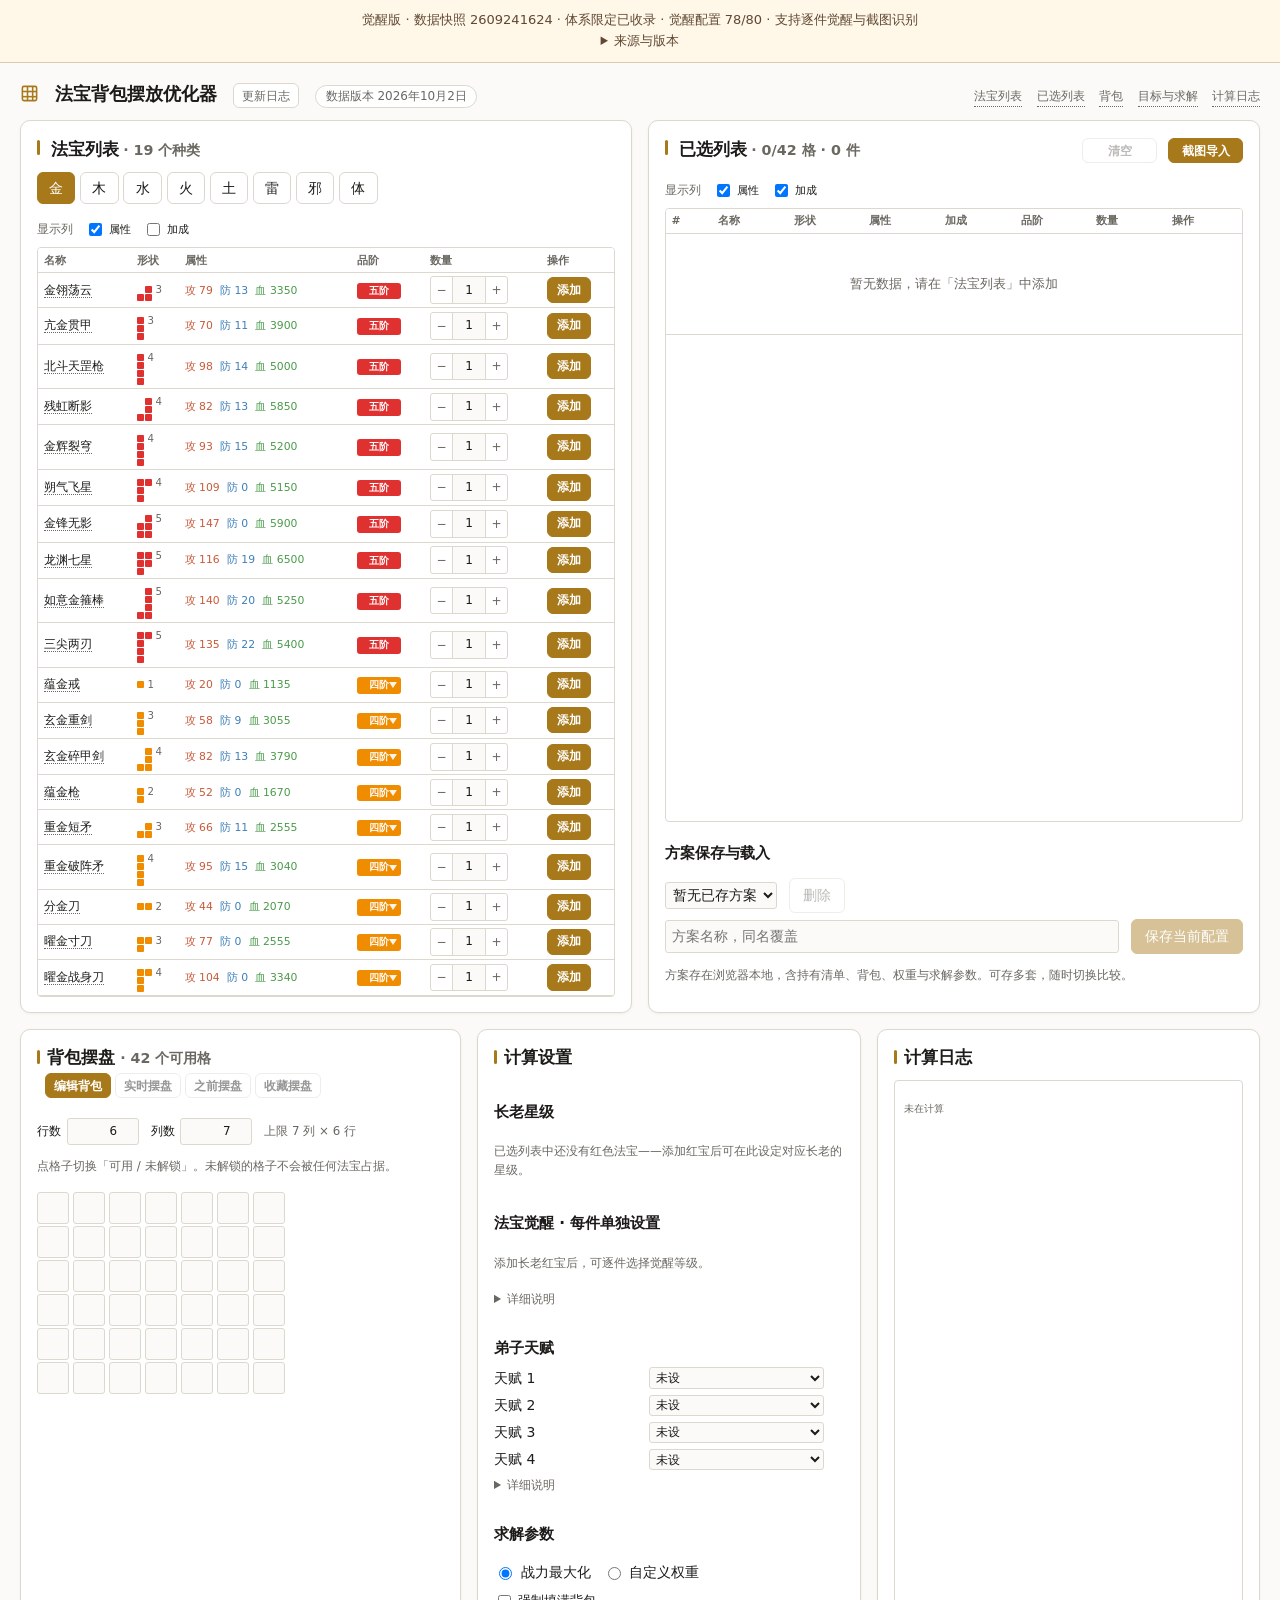
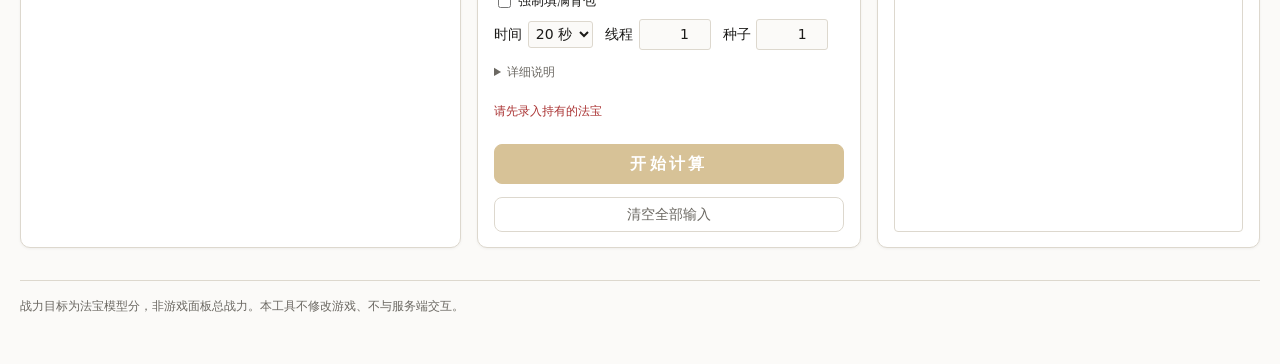
==== index.html @ 9e1a5bee "Fix attribute formula and accelerate screenshot grid recognition" ====
<!doctype html>
<html lang="zh-CN">
  <head>
    <meta charset="UTF-8" />
    <meta name="viewport" content="width=device-width, initial-scale=1.0" />
    <title>老祖法宝模拟器 · 觉醒版</title>
    <script type="module">var Ra=Object.defineProperty;var La=(t,e,s)=>e in t?Ra(t,e,{enumerable:!0,configurable:!0,writable:!0,value:s}):t[e]=s;var B=(t,e,s)=>La(t,typeof e!="symbol"?e+"":e,s);(function(){const e=document.createElement("link").relList;if(e&&e.supports&&e.supports("modulepreload"))return;for(const n of document.querySelectorAll('link[rel="modulepreload"]'))a(n);new MutationObserver(n=>{for(const l of n)if(l.type==="childList")for(const i of l.addedNodes)i.tagName==="LINK"&&i.rel==="modulepreload"&&a(i)}).observe(document,{childList:!0,subtree:!0});function s(n){const l={};return n.integrity&&(l.integrity=n.integrity),n.referrerPolicy&&(l.referrerPolicy=n.referrerPolicy),n.crossOrigin==="use-credentials"?l.credentials="include":n.crossOrigin==="anonymous"?l.credentials="omit":l.credentials="same-origin",l}function a(n){if(n.ep)return;n.ep=!0;const l=s(n);fetch(n.href,l)}})();var g0,L,$s,Es,xe,$t,Ns,Hs,D0,G1,w1,Os,vt,Q0,K0,t0={},s0=[],ja=/acit|ex(?:s|g|n|p|$)|rph|grid|ows|mnc|ntw|ine[ch]|zoo|^ord|itera/i,w0=Array.isArray;function Me(t,e){for(var s in e)t[s]=e[s];return t}function It(t){t&&t.parentNode&&t.parentNode.removeChild(t)}function za(t,e,s){var a,n,l,i={};for(l in e)l=="key"?a=e[l]:l=="ref"?n=e[l]:i[l]=e[l];if(arguments.length>2&&(i.children=arguments.length>3?g0.call(arguments,2):s),typeof t=="function"&&t.defaultProps!=null)for(l in t.defaultProps)i[l]===void 0&&(i[l]=t.defaultProps[l]);return Y1(t,i,a,n,null)}function Y1(t,e,s,a,n){var l={type:t,props:e,key:s,ref:a,__k:null,__:null,__b:0,__e:null,__c:null,constructor:void 0,__v:n??++$s,__i:-1,__u:0};return n==null&&L.vnode!=null&&L.vnode(l),l}function R(t){return t.children}function b1(t,e){this.props=t,this.context=e}function Qe(t,e){if(e==null)return t.__?Qe(t.__,t.__i+1):null;for(var s;e<t.__k.length;e++)if((s=t.__k[e])!=null&&s.__e!=null)return s.__e;return typeof t.type=="function"?Qe(t):null}function Ua(t){if(t.__P&&t.__d){var e=t.__v,s=e.__e,a=[],n=[],l=Me({},e);l.__v=e.__v+1,L.vnode&&L.vnode(l),gt(t.__P,l,e,t.__n,t.__P.namespaceURI,32&e.__u?[s]:null,a,s??Qe(e),!!(32&e.__u),n),l.__v=e.__v,l.__.__k[l.__i]=l,Us(a,l,n),e.__e=e.__=null,l.__e!=s&&Rs(l)}}function Rs(t){if((t=t.__)!=null&&t.__c!=null)return t.__e=t.__c.base=null,t.__k.some(function(e){if(e!=null&&e.__e!=null)return t.__e=t.__c.base=e.__e}),Rs(t)}function Et(t){(!t.__d&&(t.__d=!0)&&xe.push(t)&&!a0.__r++||$t!=L.debounceRendering)&&(($t=L.debounceRendering)||Ns)(a0)}function a0(){try{for(var t,e=1;xe.length;)xe.length>e&&xe.sort(Hs),t=xe.shift(),e=xe.length,Ua(t)}finally{xe.length=a0.__r=0}}function Ls(t,e,s,a,n,l,i,o,c,u,f){var v,d,m,A,h,b,I=a&&a.__k||s0,y=e.length;for(c=Ga(s,e,I,c,y),v=0;v<y;v++)(m=s.__k[v])!=null&&(d=m.__i!=-1&&I[m.__i]||t0,m.__i=v,b=gt(t,m,d,n,l,i,o,c,u,f),A=m.__e,m.ref&&d.ref!=m.ref&&(d.ref&&wt(d.ref,null,m),f.push(m.ref,m.__c||A,m)),h==null&&A!=null&&(h=A),4&m.__u?(c=js(m,c,t),d.__e&&(d.__e=null)):typeof m.type=="function"&&b!==void 0?c=b:A&&(c=A.nextSibling),m.__u&=-7);return s.__e=h,c}function Ga(t,e,s,a,n){var l,i,o,c,u,f=s.length,v=f,d=0;for(t.__k=new Array(n),l=0;l<n;l++)(i=e[l])!=null&&typeof i!="boolean"&&typeof i!="function"?(typeof i=="string"||typeof i=="number"||typeof i=="bigint"||i.constructor==String?i=t.__k[l]=Y1(null,i,null,null,null):w0(i)?i=t.__k[l]=Y1(R,{children:i},null,null,null):i.constructor===void 0&&i.__b>0?i=t.__k[l]=Y1(i.type,i.props,i.key,i.ref?i.ref:null,i.__v):t.__k[l]=i,c=l+d,i.__=t,i.__b=t.__b+1,o=null,(u=i.__i=Ya(i,s,c,v))!=-1&&(v--,(o=s[u])&&(o.__u|=2)),o==null||o.__v==null?(u==-1&&(n>f?d--:n<f&&d++),typeof i.type!="function"&&(i.__u|=4)):u!=c&&(u==c-1?d--:u==c+1?d++:(u>c?d--:d++,i.__u|=4))):t.__k[l]=null;if(v)for(l=0;l<f;l++)(o=s[l])!=null&&(2&o.__u)==0&&(o.__e==a&&(a=Qe(o)),Ys(o,o));return a}function js(t,e,s){var a,n;if(typeof t.type=="function"){for(a=t.__k,n=0;a&&n<a.length;n++)a[n]&&(a[n].__=t,e=js(a[n],e,s));return e}t.__e!=e&&(e&&t.type&&!e.parentNode&&(e=Qe(t)),e=s.insertBefore(t.__e,e||null));do e=e&&e.nextSibling;while(e!=null&&e.nodeType==8);return e}function Ya(t,e,s,a){var n,l,i,o=t.key,c=t.type,u=e[s],f=u!=null&&(2&u.__u)==0;if(u===null&&o==null||f&&o==u.key&&c==u.type)return s;if(a>(f?1:0)){for(n=s-1,l=s+1;n>=0||l<e.length;)if((u=e[i=n>=0?n--:l++])!=null&&(2&u.__u)==0&&o==u.key&&c==u.type)return i}return-1}function Nt(t,e,s){e[0]=="-"?t.setProperty(e,s??""):t[e]=s==null?"":typeof s!="number"||ja.test(e)?s:s+"px"}function j1(t,e,s,a,n){var l,i;e:if(e=="style")if(typeof s=="string")t.style.cssText=s;else{if(typeof a=="string"&&(t.style.cssText=a=""),a)for(e in a)s&&e in s||Nt(t.style,e,"");if(s)for(e in s)a&&s[e]==a[e]||Nt(t.style,e,s[e])}else if(e[0]=="o"&&e[1]=="n")l=e!=(e=e.replace(Os,"$1")),i=e.toLowerCase(),e=i in t||e=="onFocusOut"||e=="onFocusIn"?i.slice(2):e.slice(2),t.l||(t.l={}),t.l[e+l]=s,s?a?s[w1]=a[w1]:(s[w1]=vt,t.addEventListener(e,l?K0:Q0,l)):t.removeEventListener(e,l?K0:Q0,l);else{if(n=="http://www.w3.org/2000/svg")e=e.replace(/xlink(H|:h)/,"h").replace(/sName$/,"s");else if(e!="width"&&e!="height"&&e!="href"&&e!="list"&&e!="form"&&e!="tabIndex"&&e!="download"&&e!="rowSpan"&&e!="colSpan"&&e!="role"&&e!="popover"&&e in t)try{t[e]=s??"";break e}catch{}typeof s=="function"||(s==null||s===!1&&e[4]!="-"?t.removeAttribute(e):t.setAttribute(e,e=="popover"&&s==1?"":s))}}function Ht(t){return function(e){if(this.l){var s=this.l[e.type+t];if(e[G1]==null)e[G1]=vt++;else if(e[G1]<s[w1])return;return s(L.event?L.event(e):e)}}}function gt(t,e,s,a,n,l,i,o,c,u){var f,v,d,m,A,h,b,I,y,S,O,E,N,D,_,p,g=e.type;if(e.constructor!==void 0)return null;128&s.__u&&(c=!!(32&s.__u),l=[o=e.__e=s.__e]),(f=L.__b)&&f(e);e:if(typeof g=="function"){v=i.length;try{if(y=e.props,S=g.prototype&&g.prototype.render,O=(f=g.contextType)&&a[f.__c],E=f?O?O.props.value:f.__:a,s.__c?I=(d=e.__c=s.__c).__=d.__E:(S?e.__c=d=new g(y,E):(e.__c=d=new b1(y,E),d.constructor=g,d.render=Qa),O&&O.sub(d),d.state||(d.state={}),d.__n=a,m=d.__d=!0,d.__h=[],d._sb=[]),S&&d.__s==null&&(d.__s=d.state),S&&g.getDerivedStateFromProps!=null&&(d.__s==d.state&&(d.__s=Me({},d.__s)),Me(d.__s,g.getDerivedStateFromProps(y,d.__s))),A=d.props,h=d.state,d.__v=e,m)S&&g.getDerivedStateFromProps==null&&d.componentWillMount!=null&&d.componentWillMount(),S&&d.componentDidMount!=null&&d.__h.push(d.componentDidMount);else{if(S&&g.getDerivedStateFromProps==null&&y!==A&&d.componentWillReceiveProps!=null&&d.componentWillReceiveProps(y,E),e.__v==s.__v||!d.__e&&d.shouldComponentUpdate!=null&&d.shouldComponentUpdate(y,d.__s,E)===!1){e.__v!=s.__v&&(d.props=y,d.state=d.__s,d.__d=!1),e.__e=s.__e,e.__k=s.__k,e.__k.some(function(w){w&&(w.__=e)}),s0.push.apply(d.__h,d._sb),d._sb=[],d.__h.length&&i.push(d),o=Qe(s);break e}d.componentWillUpdate!=null&&d.componentWillUpdate(y,d.__s,E),S&&d.componentDidUpdate!=null&&d.__h.push(function(){d.componentDidUpdate(A,h,b)})}if(d.context=E,d.props=y,d.__P=t,d.__e=!1,N=L.__r,D=0,S)d.state=d.__s,d.__d=!1,N&&N(e),f=d.render(d.props,d.state,d.context),s0.push.apply(d.__h,d._sb),d._sb=[];else do d.__d=!1,N&&N(e),f=d.render(d.props,d.state,d.context),d.state=d.__s;while(d.__d&&++D<25);d.state=d.__s,d.getChildContext!=null&&(a=Me(Me({},a),d.getChildContext())),S&&!m&&d.getSnapshotBeforeUpdate!=null&&(b=d.getSnapshotBeforeUpdate(A,h)),_=f!=null&&f.type===R&&f.key==null?Gs(f.props.children):f,o=Ls(t,w0(_)?_:[_],e,s,a,n,l,i,o,c,u),d.base=e.__e,e.__u&=-161,d.__h.length&&i.push(d),I&&(d.__E=d.__=null)}catch(w){if(i.length=v,e.__v=null,c||l!=null){if(w.then){for(e.__u|=c?160:128;o&&o.nodeType==8&&o.nextSibling;)o=o.nextSibling;l!=null&&(l[l.indexOf(o)]=null),e.__e=o}else if(l!=null)for(p=l.length;p--;)It(l[p])}else e.__e=s.__e;e.__k==null&&(e.__k=s.__k||[]),w.then||zs(e),L.__e(w,e,s)}}else l==null&&e.__v==s.__v?(e.__k=s.__k,e.__e=s.__e):o=e.__e=Wa(s.__e,e,s,a,n,l,i,c,u);return(f=L.diffed)&&f(e),128&e.__u?void 0:o}function zs(t){t&&(t.__c&&(t.__c.__e=!0),t.__k&&t.__k.some(zs))}function Us(t,e,s){for(var a=0;a<s.length;a++)wt(s[a],s[++a],s[++a]);L.__c&&L.__c(e,t),t.some(function(n){try{t=n.__h,n.__h=[],t.some(function(l){l.call(n)})}catch(l){L.__e(l,n.__v)}})}function Gs(t){return typeof t!="object"||t==null||t.__b>0?t:w0(t)?t.map(Gs):t.constructor!==void 0?null:Me({},t)}function Wa(t,e,s,a,n,l,i,o,c){var u,f,v,d,m,A,h,b=s.props||t0,I=e.props,y=e.type;if(y=="svg"?n="http://www.w3.org/2000/svg":y=="math"?n="http://www.w3.org/1998/Math/MathML":n||(n="http://www.w3.org/1999/xhtml"),l!=null){for(u=0;u<l.length;u++)if((m=l[u])&&"setAttribute"in m==!!y&&(y?m.localName==y:m.nodeType==3)){t=m,l[u]=null;break}}if(t==null){if(y==null)return document.createTextNode(I);t=document.createElementNS(n,y,I.is&&I),o&&(L.__m&&L.__m(e,l),o=!1),l=null}if(y==null)b===I||o&&t.data==I||(t.data=I);else{if(l=y=="textarea"&&I.defaultValue!=null?null:l&&g0.call(t.childNodes),!o&&l!=null)for(b={},u=0;u<t.attributes.length;u++)b[(m=t.attributes[u]).name]=m.value;for(u in b)m=b[u],u=="dangerouslySetInnerHTML"?v=m:u=="children"||u in I||u=="value"&&"defaultValue"in I||u=="checked"&&"defaultChecked"in I||j1(t,u,null,m,n);for(u in I)m=I[u],u=="children"?d=m:u=="dangerouslySetInnerHTML"?f=m:u=="value"?A=m:u=="checked"?h=m:o&&typeof m!="function"||b[u]===m||j1(t,u,m,b[u],n);if(f)o||v&&(f.__html==v.__html||f.__html==t.innerHTML)||(t.innerHTML=f.__html),e.__k=[];else if(v&&(t.innerHTML=""),Ls(e.type=="template"?t.content:t,w0(d)?d:[d],e,s,a,y=="foreignObject"?"http://www.w3.org/1999/xhtml":n,l,i,l?l[0]:s.__k&&Qe(s,0),o,c),l!=null)for(u=l.length;u--;)It(l[u]);o&&y!="textarea"||(u="value",y=="progress"&&A==null?t.removeAttribute("value"):A!=null&&(A!==t[u]||y=="progress"&&!A||y=="option"&&A!=b[u])&&j1(t,u,A,b[u],n),u="checked",h!=null&&h!=t[u]&&j1(t,u,h,b[u],n))}return t}function wt(t,e,s){try{if(typeof t=="function"){var a=typeof t.__u=="function";a&&t.__u(),a&&e==null||(t.__u=t(e))}else t.current=e}catch(n){L.__e(n,s)}}function Ys(t,e,s){var a,n;if(L.unmount&&L.unmount(t),(a=t.ref)&&(a.current&&a.current!=t.__e||wt(a,null,e)),(a=t.__c)!=null){if(a.componentWillUnmount)try{a.componentWillUnmount()}catch(l){L.__e(l,e)}a.base=a.__P=a.__n=null}if(a=t.__k)for(n=0;n<a.length;n++)a[n]&&Ys(a[n],e,s||typeof t.type!="function");s||It(t.__e),t.__c=t.__=t.__e=void 0}function Qa(t,e,s){return this.constructor(t,s)}function Ka(t,e,s){var a,n,l,i;e==document&&(e=document.documentElement),L.__&&L.__(t,e),n=(a=!1)?null:e.__k,l=[],i=[],gt(e,t=e.__k=za(R,null,[t]),n||t0,t0,e.namespaceURI,n?null:e.firstChild?g0.call(e.childNodes):null,l,n?n.__e:e.firstChild,a,i),Us(l,t,i),t.props.children=null}g0=s0.slice,L={__e:function(t,e,s,a){for(var n,l,i;e=e.__;)if((n=e.__c)&&!n.__)try{if((l=n.constructor)&&l.getDerivedStateFromError!=null&&(n.setState(l.getDerivedStateFromError(t)),i=n.__d),n.componentDidCatch!=null&&(n.componentDidCatch(t,a||{}),i=n.__d),i)return n.__E=n}catch(o){t=o}throw t}},$s=0,Es=function(t){return t!=null&&t.constructor===void 0},b1.prototype.setState=function(t,e){var s;s=this.__s!=null&&this.__s!=this.state?this.__s:this.__s=Me({},this.state),typeof t=="function"&&(t=t(Me({},s),this.props)),t&&Me(s,t),t!=null&&this.__v&&(e&&this._sb.push(e),Et(this))},b1.prototype.forceUpdate=function(t){this.__v&&(this.__e=!0,t&&this.__h.push(t),Et(this))},b1.prototype.render=R,xe=[],Ns=typeof Promise=="function"?Promise.prototype.then.bind(Promise.resolve()):setTimeout,Hs=function(t,e){return t.__v.__b-e.__v.__b},a0.__r=0,D0=Math.random().toString(8),G1="__d"+D0,w1="__a"+D0,Os=/(PointerCapture)$|Capture$/i,vt=0,Q0=Ht(!1),K0=Ht(!0);var Xa=0;function r(t,e,s,a,n,l){e||(e={});var i,o,c=e;if("ref"in c)for(o in c={},e)o=="ref"?i=e[o]:c[o]=e[o];var u={type:t,props:c,key:s,ref:i,__k:null,__:null,__b:0,__e:null,__c:null,constructor:void 0,__v:--Xa,__i:-1,__u:0,__source:n,__self:l};if(typeof t=="function"&&(i=t.defaultProps))for(o in i)c[o]===void 0&&(c[o]=i[o]);return L.vnode&&L.vnode(u),u}var X0,ne,T0,Ot,Rt=0,Ws=[],Q=L,Lt=Q.__b,jt=Q.__r,zt=Q.diffed,Ut=Q.__c,Gt=Q.unmount,Yt=Q.__;function Va(t,e){Q.__h&&Q.__h(ne,t,Rt||e),Rt=0;var s=ne.__H||(ne.__H={__:[],__h:[]});return t>=s.__.length&&s.__.push({}),s.__[t]}function Qs(t,e){var s=Va(X0++,7);return en(s.__H,e)&&(s.__=t(),s.__H=e,s.__h=t),s.__}function Ja(){for(var t;t=Ws.shift();){var e=t.__H;if(t.__P&&e)try{e.__h.some(W1),e.__h.some(V0),e.__h=[]}catch(s){e.__h=[],Q.__e(s,t.__v)}}}Q.__b=function(t){ne=null,Lt&&Lt(t)},Q.__=function(t,e){t&&e.__k&&e.__k.__m&&(t.__m=e.__k.__m),Yt&&Yt(t,e)},Q.__r=function(t){jt&&jt(t),X0=0;var e=(ne=t.__c).__H;e&&(T0===ne?(e.__h=[],ne.__h=[],e.__.some(function(s){s.__N&&(s.__=s.__N),s.u=s.__N=void 0})):(e.__h.some(W1),e.__h.some(V0),e.__h=[],X0=0)),T0=ne},Q.diffed=function(t){zt&&zt(t);var e=t.__c;e&&e.__H&&(e.__H.__h.length&&(Ws.push(e)!==1&&Ot===Q.requestAnimationFrame||((Ot=Q.requestAnimationFrame)||Za)(Ja)),e.__H.__.some(function(s){s.u&&(s.__H=s.u,s.u=void 0)})),T0=ne=null},Q.__c=function(t,e){e.some(function(s){try{s.__h.some(W1),s.__h=s.__h.filter(function(a){return!a.__||V0(a)})}catch(a){e.some(function(n){n.__h&&(n.__h=[])}),e=[],Q.__e(a,s.__v)}}),Ut&&Ut(t,e)},Q.unmount=function(t){Gt&&Gt(t);var e,s=t.__c;s&&s.__H&&(s.__H.__.some(function(a){try{W1(a)}catch(n){e=n}}),s.__H=void 0,e&&Q.__e(e,s.__v))};var Wt=typeof requestAnimationFrame=="function";function Za(t){var e,s=function(){clearTimeout(a),Wt&&cancelAnimationFrame(e),setTimeout(t)},a=setTimeout(s,35);Wt&&(e=requestAnimationFrame(s))}function W1(t){var e=ne,s=t.__c;typeof s=="function"&&(t.__c=void 0,s()),ne=e}function V0(t){var e=ne;t.__c=t.__(),ne=e}function en(t,e){return!t||t.length!==e.length||e.some(function(s,a){return s!==t[a]})}var tn=Symbol.for("preact-signals");function b0(){if(Se>1)Se--;else{var t,e=!1;for((function(){var n=r0;for(r0=void 0;n!==void 0;){var l=n.S;if(l.v===n.v)for(var i=l.t;i!==void 0;i=i.x)i.i===n.i&&(i.i=l.i);n=n.o}})();k1!==void 0;){var s=k1;for(k1=void 0,n0++;s!==void 0;){var a=s.u;if(s.u=void 0,s.f&=-3,!(8&s.f)&&Xs(s))try{s.c()}catch(n){e||(t=n,e=!0)}s=a}}if(n0=0,Se--,e)throw t}}function sn(t){if(Se>0)return t();J0=++an,Se++;try{return t()}finally{b0()}}var y1,G=void 0;function y0(t){var e=G,s=y1;G=void 0,y1=void 0;try{return t()}finally{G=e,y1=s}}var k1=void 0,Se=0,n0=0,an=0,J0=0,r0=void 0,l0=0;function Ks(t){if(G!==void 0){var e=t.n;if(e===void 0||e.t!==G)return e={i:0,S:t,p:G.s,n:void 0,t:G,e:void 0,x:void 0,r:e},G.s!==void 0&&(G.s.n=e),G.s=e,t.n=e,32&G.f&&t.S(e),e;if(e.i===-1)return e.i=0,e.n!==void 0&&(e.n.p=e.p,e.p!==void 0&&(e.p.n=e.n),e.p=G.s,e.n=void 0,G.s.n=e,G.s=e),e}}function Z(t,e){this.v=t,this.i=0,this.n=void 0,this.t=void 0,this.l=0,this.W=e?.watched,this.Z=e?.unwatched,this.name=e?.name}Z.prototype.brand=tn;Z.prototype.h=function(){return!0};Z.prototype.S=function(t){var e=this,s=this.t;s!==t&&t.e===void 0&&(t.x=s,this.t=t,s!==void 0?s.e=t:y0(function(){var a;(a=e.W)==null||a.call(e)}))};Z.prototype.U=function(t){var e=this;if(this.t!==void 0){var s=t.e,a=t.x;s!==void 0&&(s.x=a,t.e=void 0),a!==void 0&&(a.e=s,t.x=void 0),t===this.t&&(this.t=a,a===void 0&&y0(function(){var n;(n=e.Z)==null||n.call(e)}))}};Z.prototype.subscribe=function(t){var e=this;return H1(function(){var s=e.value;y0(function(){return t(s)})},{name:"sub"})};Z.prototype.valueOf=function(){return this.value};Z.prototype.toString=function(){return this.value+""};Z.prototype.toJSON=function(){return this.value};Z.prototype.peek=function(){var t=this;return y0(function(){return t.value})};Object.defineProperty(Z.prototype,"value",{get:function(){var t=Ks(this);return t!==void 0&&(t.i=this.i),this.v},set:function(t){if(t!==this.v){if(n0>100)throw new Error("Cycle detected");(function(s){Se!==0&&n0===0&&s.l!==J0&&(s.l=J0,r0={S:s,v:s.v,i:s.i,o:r0})})(this),this.v=t,this.i++,l0++,Se++;try{for(var e=this.t;e!==void 0;e=e.x)e.t.N()}finally{b0()}}}});function C(t,e){return new Z(t,e)}function Xs(t){for(var e=t.s;e!==void 0;e=e.n)if(e.S.i!==e.i||!e.S.h()||e.S.i!==e.i)return!0;return!1}function Vs(t){for(var e=t.s;e!==void 0;e=e.n){var s=e.S.n;if(s!==void 0&&(e.r=s),e.S.n=e,e.i=-1,e.n===void 0){t.s=e;break}}}function Js(t){for(var e=t.s,s=void 0;e!==void 0;){var a=e.p;e.i===-1?(e.S.U(e),a!==void 0&&(a.n=e.n),e.n!==void 0&&(e.n.p=a)):s=e,e.S.n=e.r,e.r!==void 0&&(e.r=void 0),e=a}t.s=s}function Ze(t,e){Z.call(this,void 0,e),this.x=t,this.s=void 0,this.g=l0-1,this.f=4}Ze.prototype=new Z;Ze.prototype.h=function(){if(this.f&=-3,1&this.f)return!1;if((36&this.f)==32||(this.f&=-5,this.g===l0))return!0;if(this.g=l0,this.f|=1,this.i>0&&!Xs(this))return this.f&=-2,!0;var t=G;try{Vs(this),G=this;var e=this.x();(16&this.f||this.v!==e||this.i===0)&&(this.v=e,this.f&=-17,this.i++)}catch(s){this.v=s,this.f|=16,this.i++}return G=t,Js(this),this.f&=-2,!0};Ze.prototype.S=function(t){if(this.t===void 0){this.f|=36;for(var e=this.s;e!==void 0;e=e.n)e.S.S(e)}Z.prototype.S.call(this,t)};Ze.prototype.U=function(t){if(this.t!==void 0&&(Z.prototype.U.call(this,t),this.t===void 0)){this.f&=-33;for(var e=this.s;e!==void 0;e=e.n)e.S.U(e)}};Ze.prototype.N=function(){if(!(2&this.f)){this.f|=6;for(var t=this.t;t!==void 0;t=t.x)t.t.N()}};Object.defineProperty(Ze.prototype,"value",{get:function(){if(1&this.f)throw new Error("Cycle detected");var t=Ks(this);if(this.h(),t!==void 0&&(t.i=this.i),16&this.f)throw this.v;return this.v}});function te(t,e){return new Ze(t,e)}function Zs(t){var e=t.m;if(t.m=void 0,typeof e=="function"){Se++;var s=G;G=void 0;try{e()}catch(a){throw t.f&=-2,t.f|=8,bt(t),a}finally{G=s,b0()}}}function bt(t){for(var e=t.s;e!==void 0;e=e.n)e.S.U(e);t.x=void 0,t.s=void 0,Zs(t)}function nn(t){if(G!==this)throw new Error("Out-of-order effect");Js(this),G=t,this.f&=-2,8&this.f&&bt(this),b0()}function h1(t,e){this.x=t,this.m=void 0,this.s=void 0,this.u=void 0,this.f=32,this.name=e?.name,y1&&y1.push(this)}h1.prototype.c=function(){var t=this.S();try{if(8&this.f||this.x===void 0)return;var e=this.x();typeof e=="function"&&(this.m=e)}finally{t()}};h1.prototype.S=function(){if(1&this.f)throw new Error("Cycle detected");this.f|=1,this.f&=-9,Zs(this),Vs(this),Se++;var t=G;return G=this,nn.bind(this,t)};h1.prototype.N=function(){2&this.f||(this.f|=2,this.u=k1,k1=this)};h1.prototype.d=function(){this.f|=8,1&this.f||bt(this)};h1.prototype.dispose=function(){this.d()};function H1(t,e){var s=new h1(t,e);try{s.c()}catch(n){throw s.d(),n}var a=s.d.bind(s);return a[Symbol.dispose]=a,a}var ea,z1,rn=typeof window<"u"&&!!window.__PREACT_SIGNALS_DEVTOOLS__,ta=[];H1(function(){ea=this.N})();function m1(t,e){L[t]=e.bind(null,L[t]||function(){})}function i0(t){if(z1){var e=z1;z1=void 0,e()}z1=t&&t.S()}function sa(t){var e=this,s=t.data,a=on(s);a.name="ReactiveDom",a.value=s;var n=Qs(function(){for(var o=e,c=e.__v;c=c.__;)if(c.__c){c.__c.__$f|=4;break}var u=te(function(){var m=a.value.value;return m===0?0:m===!0?"":m||""}),f=te(function(){return!Array.isArray(u.value)&&!Es(u.value)}),v=H1(function(){if(this.N=aa,f.value){var m=u.value;o.__v&&o.__v.__e&&o.__v.__e.nodeType===3&&(o.__v.__e.data=m)}}),d=e.__$u.d;return e.__$u.d=function(){v(),d.call(this)},[f,u]},[]),l=n[0],i=n[1];return l.value?i.peek():i.value}sa.displayName="ReactiveTextNode";Object.defineProperties(Z.prototype,{constructor:{configurable:!0,value:void 0},type:{configurable:!0,value:sa},props:{configurable:!0,get:function(){var t=this;return{data:{get value(){return t.value}}}}},__b:{configurable:!0,value:1}});m1("__b",function(t,e){if(typeof e.type=="string"){var s,a=e.props;for(var n in a)if(n!=="children"){var l=a[n];l instanceof Z&&(s||(e.__np=s={}),s[n]=l,a[n]=l.peek())}}t(e)});m1("__r",function(t,e){if(t(e),e.type!==R){i0();var s,a=e.__c;a&&(a.__$f&=-2,(s=a.__$u)===void 0&&(a.__$u=s=(function(n,l){var i;return H1(function(){i=this},{name:l}),i.c=n,i})((function(n){return function(){var l;rn&&((l=this.y)==null||l.call(this)),n.__$f|=1,n.setState({})}})(a),typeof e.type=="function"?e.type.displayName||e.type.name:""))),i0(s)}});m1("__e",function(t,e,s,a){i0(),t(e,s,a)});m1("diffed",function(t,e){i0();var s;if(typeof e.type=="string"&&(s=e.__e)){var a=e.__np,n=e.props,l=s.U;if(l)for(var i in l){var o=l[i];o===void 0||a&&i in a||(o.d(),l[i]=void 0)}if(a){l||(l={},s.U=l);for(var c in a){var u=l[c],f=a[c];u===void 0?(u=ln(s,c,f,n),l[c]=u):u.o(f,n)}}}t(e)});function ln(t,e,s,a){var n=e in t&&t.ownerSVGElement===void 0,l=C(s);return{o:function(i,o){l.value=i,a=o},d:H1(function(){this.N=aa;var i=l.value.value;a[e]!==i&&(a[e]=i,n?t[e]=i:i!=null&&(i!==!1||e[4]==="-")?t.setAttribute(e,i):t.removeAttribute(e))})}}m1("unmount",function(t,e){if(typeof e.type=="string"){var s=e.__e;if(s){var a=s.U;if(a){s.U=void 0;for(var n in a){var l=a[n];l&&l.d()}}}var i=e.__np;if(i){var o=e.props;for(var c in i)o[c]=i[c]}e.__np=void 0}else{var u=e.__c;if(u){var f=u.__$u;f&&(u.__$u=void 0,f.d())}}t(e)});m1("__h",function(t,e,s,a){a<3&&(e.__$f|=2),t(e,s,a)});b1.prototype.shouldComponentUpdate=function(t,e){if(this.__R)return!0;var s=this.__$u,a=s&&s.s!==void 0;for(var n in e)return!0;if(this.__f||typeof this.u=="boolean"&&this.u===!0){var l=2&this.__$f;if(!(a||l||4&this.__$f)||1&this.__$f)return!0}else if(!(a||4&this.__$f)||3&this.__$f)return!0;for(var i in t)if(i!=="__source"&&t[i]!==this.props[i])return!0;for(var o in this.props)if(!(o in t))return!0;return!1};function on(t,e){return Qs(function(){return C(t,e)},[])}var dn=function(t){queueMicrotask(function(){queueMicrotask(t)})};function un(){sn(function(){for(var t;t=ta.shift();)ea.call(t)})}function aa(){ta.push(this)===1&&(L.requestAnimationFrame||dn)(un)}
const AWDB={"150103":{"teacherId":23101,"teacherName":"魁拔","maxLevel":3,"levels":{"1":{"baseBonus":{},"skillIds":[10501],"globalBuffs":[],"description":"吞噬【蕴金戒】觉醒后获得效果：每有一件相邻金系法宝给本法宝提供30%攻击力加成"},"2":{"baseBonus":{"2001":2000,"2002":2000,"2003":2000},"skillIds":null,"globalBuffs":[],"description":"法宝觉醒后返还一个【蕴金戒】；本法宝攻防血提升20%"},"3":{"baseBonus":{},"skillIds":[10501,10502],"globalBuffs":[],"description":"法宝觉醒后获得效果：使相邻金系法宝攻防血增加8%"}},"missingEffects":[]},"150104":{"teacherId":24101,"teacherName":"杨戬","maxLevel":3,"levels":{"1":{"baseBonus":{},"skillIds":[1045,10101],"globalBuffs":[],"description":"吞噬【蕴金戒】觉醒后获得效果：每有一件相邻金系法宝给本法宝提供40%攻击力加成"},"2":{"baseBonus":{"2001":2000,"2002":2000,"2003":2000},"skillIds":null,"globalBuffs":[],"description":"法宝觉醒后返还一个【蕴金戒】；本法宝攻防血提升20%"},"3":{"baseBonus":{},"skillIds":null,"globalBuffs":[{"form":6,"attr":2004,"value":1500,"excludeSource":true},{"form":6,"attr":2005,"value":1500,"excludeSource":true},{"form":6,"attr":2006,"value":1500,"excludeSource":true}],"description":"法宝觉醒后获得额外效果：背包内所有枪法宝攻防血提升15%（自己除外）"}},"missingEffects":[]},"150105":{"teacherId":23102,"teacherName":"夜游仙","maxLevel":3,"levels":{"1":{"baseBonus":{},"skillIds":[10701],"globalBuffs":[],"description":"吞噬【蕴金戒】觉醒后获得效果：每有一件相邻金系法宝给本法宝提供30%攻击力加成"},"2":{"baseBonus":{"2001":2000,"2002":2000,"2003":2000},"skillIds":null,"globalBuffs":[],"description":"法宝觉醒后返还一个【蕴金戒】；本法宝攻防血提升20%"},"3":{"baseBonus":{},"skillIds":[10701,10702],"globalBuffs":[],"description":"法宝觉醒后获得效果：使相邻金系法宝攻防血增加8%"}},"missingEffects":[]},"150106":{"teacherId":24102,"teacherName":"酒剑仙","maxLevel":3,"levels":{"1":{"baseBonus":{},"skillIds":[1065,10301],"globalBuffs":[],"description":"吞噬【蕴金戒】觉醒后获得效果：每有一件相邻金系法宝给本法宝提供40%攻击力加成"},"2":{"baseBonus":{"2001":2000,"2002":2000,"2003":2000},"skillIds":null,"globalBuffs":[],"description":"法宝觉醒后返还一个【蕴金戒】；本法宝攻防血提升20%"},"3":{"baseBonus":{},"skillIds":null,"globalBuffs":[{"form":2,"attr":2004,"value":1500,"excludeSource":true},{"form":2,"attr":2005,"value":1500,"excludeSource":true},{"form":2,"attr":2006,"value":1500,"excludeSource":true}],"description":"法宝觉醒后获得额外效果：背包内所有剑法宝攻防血提升15%（自己除外）"}},"missingEffects":[]},"150107":{"teacherId":23103,"teacherName":"邓婵玉","maxLevel":3,"levels":{"1":{"baseBonus":{},"skillIds":[10801],"globalBuffs":[],"description":"吞噬【蕴金戒】觉醒后获得效果：每有一件相邻金系法宝给本法宝提供30%攻击力加成"},"2":{"baseBonus":{"2001":2000,"2002":2000,"2003":2000},"skillIds":null,"globalBuffs":[],"description":"法宝觉醒后返还一个【蕴金戒】；本法宝攻防血提升20%"},"3":{"baseBonus":{},"skillIds":[10801,10802],"globalBuffs":[],"description":"法宝觉醒后获得效果：使相邻金系法宝攻防血增加8%"}},"missingEffects":[]},"150108":{"teacherId":24103,"teacherName":"白虎","maxLevel":3,"levels":{"1":{"baseBonus":{},"skillIds":[1085,10401],"globalBuffs":[],"description":"吞噬【蕴金戒】觉醒后获得效果：每有一件相邻金系法宝给本法宝提供10%伤害加成"},"2":{"baseBonus":{"2001":2000,"2002":2000,"2003":2000},"skillIds":null,"globalBuffs":[],"description":"法宝觉醒后返还一个【蕴金戒】；本法宝攻防血提升20%"},"3":{"baseBonus":{},"skillIds":null,"globalBuffs":[{"form":7,"attr":2004,"value":1500,"excludeSource":true},{"form":7,"attr":2005,"value":1500,"excludeSource":true},{"form":7,"attr":2006,"value":1500,"excludeSource":true}],"description":"法宝觉醒后获得额外效果：背包内所有刀法宝攻防血提升15%（自己除外）"}},"missingEffects":[]},"150109":{"teacherId":22101,"teacherName":"大鹏","maxLevel":3,"levels":{"1":{"baseBonus":{"2001":2000,"2002":2000,"2003":2000},"skillIds":null,"globalBuffs":[],"description":"吞噬【蕴金戒】觉醒后获得效果：本法宝攻防血提升20%"},"2":{"baseBonus":{},"skillIds":null,"globalBuffs":[],"description":"法宝觉醒后返还一个【蕴金戒】"},"3":{"baseBonus":{"2001":3000,"2002":3000,"2003":3000},"skillIds":null,"globalBuffs":[],"description":"觉醒后本法宝攻防血提升至50%"}},"missingEffects":[]},"150110":{"teacherId":22102,"teacherName":"亢金龙","maxLevel":3,"levels":{"1":{"baseBonus":{"2001":2000,"2002":2000,"2003":2000},"skillIds":null,"globalBuffs":[],"description":"吞噬【蕴金戒】觉醒后获得效果：本法宝攻防血提升20%"},"2":{"baseBonus":{},"skillIds":null,"globalBuffs":[],"description":"法宝觉醒后返还一个【蕴金戒】"},"3":{"baseBonus":{"2001":3000,"2002":3000,"2003":3000},"skillIds":null,"globalBuffs":[],"description":"觉醒后本法宝攻防血提升至50%"}},"missingEffects":[]},"150203":{"teacherId":23201,"teacherName":"刑天","maxLevel":3,"levels":{"1":{"baseBonus":{},"skillIds":[20601],"globalBuffs":[],"description":"吞噬【枯荣种】觉醒后获得效果：每有一件相邻木系法宝给本法宝提供30%攻击力加成"},"2":{"baseBonus":{"2001":2000,"2002":2000,"2003":2000},"skillIds":null,"globalBuffs":[],"description":"法宝觉醒后返还一个【枯荣种】；本法宝攻防血提升20%"},"3":{"baseBonus":{},"skillIds":[20601,20602],"globalBuffs":[],"description":"法宝觉醒后获得效果：使相邻木系法宝攻防血增加8%"}},"missingEffects":[]},"150204":{"teacherId":24201,"teacherName":"句芒","maxLevel":3,"levels":{"1":{"baseBonus":{},"skillIds":[2045,20101],"globalBuffs":[],"description":"吞噬【枯荣种】觉醒后获得效果：每有一件相邻木系法宝给本法宝提供40%攻击力加成"},"2":{"baseBonus":{"2001":2000,"2002":2000,"2003":2000},"skillIds":null,"globalBuffs":[],"description":"法宝觉醒后返还一个【枯荣种】；本法宝攻防血提升20%"},"3":{"baseBonus":{},"skillIds":null,"globalBuffs":[{"form":2,"attr":2004,"value":1500,"excludeSource":true},{"form":2,"attr":2005,"value":1500,"excludeSource":true},{"form":2,"attr":2006,"value":1500,"excludeSource":true}],"description":"法宝觉醒后获得额外效果：背包内所有剑法宝攻防血提升15%（自己除外）"}},"missingEffects":[]},"150205":{"teacherId":23203,"teacherName":"瓶灵","maxLevel":3,"levels":{"1":{"baseBonus":{},"skillIds":[21001],"globalBuffs":[],"description":"吞噬【枯荣种】觉醒后获得效果：每有一件相邻木系法宝给本法宝提供30%生命值加成"},"2":{"baseBonus":{"2001":2000,"2002":2000,"2003":2000},"skillIds":null,"globalBuffs":[],"description":"法宝觉醒后返还一个【枯荣种】；本法宝攻防血提升20%"},"3":{"baseBonus":{},"skillIds":[21001,21002],"globalBuffs":[],"description":"法宝觉醒后获得效果：使相邻木系法宝攻防血增加8%"}},"missingEffects":[]},"150206":{"teacherId":24203,"teacherName":"蛊神","maxLevel":3,"levels":{"1":{"baseBonus":{},"skillIds":[2065,20501],"globalBuffs":[],"description":"吞噬【枯荣种】觉醒后获得效果：每有一件相邻木系法宝给本法宝提供10%伤害加成"},"2":{"baseBonus":{"2001":2000,"2002":2000,"2003":2000},"skillIds":null,"globalBuffs":[],"description":"法宝觉醒后返还一个【枯荣种】；本法宝攻防血提升20%"},"3":{"baseBonus":{},"skillIds":null,"globalBuffs":[{"form":4,"attr":2004,"value":1500,"excludeSource":true},{"form":4,"attr":2005,"value":1500,"excludeSource":true},{"form":4,"attr":2006,"value":1500,"excludeSource":true}],"description":"法宝觉醒后获得额外效果：背包内所有异法宝攻防血提升15%（自己除外）"}},"missingEffects":[]},"150207":{"teacherId":23202,"teacherName":"七色鹿","maxLevel":3,"levels":{"1":{"baseBonus":{},"skillIds":[20801],"globalBuffs":[],"description":"吞噬【枯荣种】觉醒后获得效果：每有一件相邻木系法宝给本法宝提供30%攻击力加成"},"2":{"baseBonus":{"2001":2000,"2002":2000,"2003":2000},"skillIds":null,"globalBuffs":[],"description":"法宝觉醒后返还一个【枯荣种】；本法宝攻防血提升20%"},"3":{"baseBonus":{},"skillIds":[20801,20802],"globalBuffs":[],"description":"法宝觉醒后获得效果：使相邻木系法宝攻防血增加8%"}},"missingEffects":[]},"150208":{"teacherId":24202,"teacherName":"灵山巫祖","maxLevel":3,"levels":{"1":{"baseBonus":{},"skillIds":[2085,20301],"globalBuffs":[],"description":"吞噬【枯荣种】觉醒后获得效果：每有一件相邻木系法宝给本法宝提供10%伤害加成"},"2":{"baseBonus":{"2001":2000,"2002":2000,"2003":2000},"skillIds":null,"globalBuffs":[],"description":"法宝觉醒后返还一个【枯荣种】；本法宝攻防血提升20%"},"3":{"baseBonus":{},"skillIds":null,"globalBuffs":[{"form":3,"attr":2004,"value":1500,"excludeSource":true},{"form":3,"attr":2005,"value":1500,"excludeSource":true},{"form":3,"attr":2006,"value":1500,"excludeSource":true}],"description":"法宝觉醒后获得额外效果：背包内所有乐法宝攻防血提升15%（自己除外）"}},"missingEffects":[]},"150209":{"teacherId":22201,"teacherName":"木吒","maxLevel":3,"levels":{"1":{"baseBonus":{"2001":2000,"2002":2000,"2003":2000},"skillIds":null,"globalBuffs":[],"description":"吞噬【枯荣种】觉醒后获得效果：本法宝攻防血提升20%"},"2":{"baseBonus":{},"skillIds":null,"globalBuffs":[],"description":"法宝觉醒后返还一个【枯荣种】"},"3":{"baseBonus":{"2001":3000,"2002":3000,"2003":3000},"skillIds":null,"globalBuffs":[],"description":"觉醒后本法宝攻防血提升至50%"}},"missingEffects":[]},"150210":{"teacherId":22202,"teacherName":"韩湘子","maxLevel":3,"levels":{"1":{"baseBonus":{"2001":2000,"2002":2000,"2003":2000},"skillIds":null,"globalBuffs":[],"description":"吞噬【枯荣种】觉醒后获得效果：本法宝攻防血提升20%"},"2":{"baseBonus":{},"skillIds":null,"globalBuffs":[],"description":"法宝觉醒后返还一个【枯荣种】"},"3":{"baseBonus":{"2001":3000,"2002":3000,"2003":3000},"skillIds":null,"globalBuffs":[],"description":"觉醒后本法宝攻防血提升至50%"}},"missingEffects":[]},"150303":{"teacherId":23301,"teacherName":"洛神","maxLevel":3,"levels":{"1":{"baseBonus":{},"skillIds":[30601],"globalBuffs":[],"description":"吞噬【流水散】觉醒后获得效果：每有一件相邻水系法宝给本法宝提供30%攻击力加成"},"2":{"baseBonus":{"2001":2000,"2002":2000,"2003":2000},"skillIds":null,"globalBuffs":[],"description":"法宝觉醒后返还一个【流水散】；本法宝攻防血提升20%"},"3":{"baseBonus":{},"skillIds":[30601,30602],"globalBuffs":[],"description":"法宝觉醒后获得效果：使相邻水系法宝攻防血增加8%"}},"missingEffects":[]},"150304":{"teacherId":24301,"teacherName":"嫦娥","maxLevel":3,"levels":{"1":{"baseBonus":{},"skillIds":[3045,30101],"globalBuffs":[],"description":"吞噬【流水散】觉醒后获得效果：每有一件相邻水系法宝给本法宝提供10%伤害加成"},"2":{"baseBonus":{"2001":2000,"2002":2000,"2003":2000},"skillIds":null,"globalBuffs":[],"description":"法宝觉醒后返还一个【流水散】；本法宝攻防血提升20%"},"3":{"baseBonus":{},"skillIds":null,"globalBuffs":[{"form":2,"attr":2004,"value":1500,"excludeSource":true},{"form":2,"attr":2005,"value":1500,"excludeSource":true},{"form":2,"attr":2006,"value":1500,"excludeSource":true}],"description":"法宝觉醒后获得额外效果：背包内所有剑法宝攻防血提升15%（自己除外）"}},"missingEffects":[]},"150305":{"teacherId":23302,"teacherName":"玄女","maxLevel":3,"levels":{"1":{"baseBonus":{},"skillIds":[30801],"globalBuffs":[],"description":"吞噬【流水散】觉醒后获得效果：每有一件相邻水系法宝给本法宝提供10%护盾值加成"},"2":{"baseBonus":{"2001":2000,"2002":2000,"2003":2000},"skillIds":null,"globalBuffs":[],"description":"法宝觉醒后返还一个【流水散】；本法宝攻防血提升20%"},"3":{"baseBonus":{},"skillIds":[30801,30802],"globalBuffs":[],"description":"法宝觉醒后获得效果：使相邻水系法宝攻防血增加8%"}},"missingEffects":[]},"150306":{"teacherId":24302,"teacherName":"姜子牙","maxLevel":3,"levels":{"1":{"baseBonus":{},"skillIds":[3065,30301],"globalBuffs":[],"description":"吞噬【流水散】觉醒后获得效果：每有一件相邻水系法宝给本法宝提供40%攻击力加成"},"2":{"baseBonus":{"2001":2000,"2002":2000,"2003":2000},"skillIds":null,"globalBuffs":[],"description":"法宝觉醒后返还一个【流水散】；本法宝攻防血提升20%"},"3":{"baseBonus":{},"skillIds":null,"globalBuffs":[{"form":5,"attr":2004,"value":1500,"excludeSource":true},{"form":5,"attr":2005,"value":1500,"excludeSource":true},{"form":5,"attr":2006,"value":1500,"excludeSource":true}],"description":"法宝觉醒后获得额外效果：背包内所有御法宝攻防血提升15%（自己除外）"}},"missingEffects":[]},"150307":{"teacherId":23303,"teacherName":"龙女","maxLevel":3,"levels":{"1":{"baseBonus":{},"skillIds":[31001],"globalBuffs":[],"description":"吞噬【流水散】觉醒后获得效果：每有一件相邻水系法宝给本法宝提供75%防御加成"},"2":{"baseBonus":{"2001":2000,"2002":2000,"2003":2000},"skillIds":null,"globalBuffs":[],"description":"法宝觉醒后返还一个【流水散】；本法宝攻防血提升20%"},"3":{"baseBonus":{},"skillIds":[31001,31002],"globalBuffs":[],"description":"法宝觉醒后获得效果：使相邻水系法宝攻防血增加8%"}},"missingEffects":[]},"150308":{"teacherId":24303,"teacherName":"玄冥","maxLevel":3,"levels":{"1":{"baseBonus":{},"skillIds":[3085,30501],"globalBuffs":[],"description":"吞噬【流水散】觉醒后获得效果：每有一件相邻水系法宝给本法宝提供10%伤害加成"},"2":{"baseBonus":{"2001":2000,"2002":2000,"2003":2000},"skillIds":null,"globalBuffs":[],"description":"法宝觉醒后返还一个【流水散】；本法宝攻防血提升20%"},"3":{"baseBonus":{},"skillIds":null,"globalBuffs":[{"form":8,"attr":2004,"value":1500,"excludeSource":true},{"form":8,"attr":2005,"value":1500,"excludeSource":true},{"form":8,"attr":2006,"value":1500,"excludeSource":true}],"description":"法宝觉醒后获得额外效果：背包内所有锤法宝攻防血提升15%（自己除外）"}},"missingEffects":[]},"150309":{"teacherId":22301,"teacherName":"谛听","maxLevel":3,"levels":{"1":{"baseBonus":{"2001":2000,"2002":2000,"2003":2000},"skillIds":null,"globalBuffs":[],"description":"吞噬【流水散】觉醒后获得效果：本法宝攻防血提升20%"},"2":{"baseBonus":{},"skillIds":null,"globalBuffs":[],"description":"法宝觉醒后返还一个【流水散】"},"3":{"baseBonus":{"2001":3000,"2002":3000,"2003":3000},"skillIds":null,"globalBuffs":[],"description":"觉醒后本法宝攻防血提升至50%"}},"missingEffects":[]},"150310":{"teacherId":22302,"teacherName":"冰夷","maxLevel":3,"levels":{"1":{"baseBonus":{"2001":2000,"2002":2000,"2003":2000},"skillIds":null,"globalBuffs":[],"description":"吞噬【流水散】觉醒后获得效果：本法宝攻防血提升20%"},"2":{"baseBonus":{},"skillIds":null,"globalBuffs":[],"description":"法宝觉醒后返还一个【流水散】"},"3":{"baseBonus":{"2001":3000,"2002":3000,"2003":3000},"skillIds":null,"globalBuffs":[],"description":"觉醒后本法宝攻防血提升至50%"}},"missingEffects":[]},"150403":{"teacherId":23401,"teacherName":"燧人氏","maxLevel":3,"levels":{"1":{"baseBonus":{},"skillIds":[40601],"globalBuffs":[],"description":"吞噬【炎脉髓】觉醒后获得效果：每有一件相邻火系法宝给本法宝提供30%攻击力加成"},"2":{"baseBonus":{"2001":2000,"2002":2000,"2003":2000},"skillIds":null,"globalBuffs":[],"description":"法宝觉醒后返还一个【炎脉髓】；本法宝攻防血提升20%"},"3":{"baseBonus":{},"skillIds":[40601,40602],"globalBuffs":[],"description":"法宝觉醒后获得效果：使相邻火系法宝攻防血增加8%"}},"missingEffects":[]},"150404":{"teacherId":24401,"teacherName":"妲己","maxLevel":3,"levels":{"1":{"baseBonus":{},"skillIds":[4065,40101],"globalBuffs":[],"description":"吞噬【炎脉髓】觉醒后获得效果：每有一件相邻火系法宝给本法宝提供10%伤害加成"},"2":{"baseBonus":{"2001":2000,"2002":2000,"2003":2000},"skillIds":null,"globalBuffs":[],"description":"法宝觉醒后返还一个【炎脉髓】；本法宝攻防血提升20%"},"3":{"baseBonus":{},"skillIds":null,"globalBuffs":[{"form":4,"attr":2004,"value":1500,"excludeSource":true},{"form":4,"attr":2005,"value":1500,"excludeSource":true},{"form":4,"attr":2006,"value":1500,"excludeSource":true}],"description":"法宝觉醒后获得额外效果：背包内所有异法宝攻防血提升15%（自己除外）"}},"missingEffects":[]},"150405":{"teacherId":23402,"teacherName":"日游仙","maxLevel":3,"levels":{"1":{"baseBonus":{},"skillIds":[40801],"globalBuffs":[],"description":"吞噬【炎脉髓】觉醒后获得效果：每有一件相邻火系法宝给本法宝提供30%攻击力加成"},"2":{"baseBonus":{"2001":2000,"2002":2000,"2003":2000},"skillIds":null,"globalBuffs":[],"description":"法宝觉醒后返还一个【炎脉髓】；本法宝攻防血提升20%"},"3":{"baseBonus":{},"skillIds":[40801,40802],"globalBuffs":[],"description":"法宝觉醒后获得效果：使相邻火系法宝攻防血增加8%"}},"missingEffects":[]},"150406":{"teacherId":24402,"teacherName":"朱雀","maxLevel":3,"levels":{"1":{"baseBonus":{},"skillIds":[4045,40301],"globalBuffs":[],"description":"吞噬【炎脉髓】觉醒后获得效果：每有一件相邻火系法宝给本法宝提供40%攻击力加成"},"2":{"baseBonus":{"2001":2000,"2002":2000,"2003":2000},"skillIds":null,"globalBuffs":[],"description":"法宝觉醒后返还一个【炎脉髓】；本法宝攻防血提升20%"},"3":{"baseBonus":{},"skillIds":null,"globalBuffs":[{"form":7,"attr":2004,"value":1500,"excludeSource":true},{"form":7,"attr":2005,"value":1500,"excludeSource":true},{"form":7,"attr":2006,"value":1500,"excludeSource":true}],"description":"法宝觉醒后获得额外效果：背包内所有刀法宝攻防血提升15%（自己除外）"}},"missingEffects":[]},"150407":{"teacherId":23403,"teacherName":"焰中仙","maxLevel":3,"levels":{"1":{"baseBonus":{},"skillIds":[41001],"globalBuffs":[],"description":"吞噬【炎脉髓】觉醒后获得效果：每有一件相邻火系法宝给本法宝提供30%攻击力加成"},"2":{"baseBonus":{"2001":2000,"2002":2000,"2003":2000},"skillIds":null,"globalBuffs":[],"description":"法宝觉醒后返还一个【炎脉髓】；本法宝攻防血提升20%"},"3":{"baseBonus":{},"skillIds":[41001,41002],"globalBuffs":[],"description":"法宝觉醒后获得效果：使相邻火系法宝攻防血增加8%"}},"missingEffects":[]},"150408":{"teacherId":24403,"teacherName":"祝融","maxLevel":3,"levels":{"1":{"baseBonus":{},"skillIds":[4085,40501],"globalBuffs":[],"description":"吞噬【炎脉髓】觉醒后获得效果：每有一件相邻火系法宝给本法宝提供40%攻击力加成"},"2":{"baseBonus":{"2001":2000,"2002":2000,"2003":2000},"skillIds":null,"globalBuffs":[],"description":"法宝觉醒后返还一个【炎脉髓】；本法宝攻防血提升20%"},"3":{"baseBonus":{},"skillIds":null,"globalBuffs":[{"form":3,"attr":2004,"value":1500,"excludeSource":true},{"form":3,"attr":2005,"value":1500,"excludeSource":true},{"form":3,"attr":2006,"value":1500,"excludeSource":true}],"description":"法宝觉醒后获得额外效果：背包内所有乐法宝攻防血提升15%（自己除外）"}},"missingEffects":[]},"150409":{"teacherId":22401,"teacherName":"赤烟驹","maxLevel":3,"levels":{"1":{"baseBonus":{"2001":2000,"2002":2000,"2003":2000},"skillIds":null,"globalBuffs":[],"description":"吞噬【炎脉髓】觉醒后获得效果：本法宝攻防血提升20%"},"2":{"baseBonus":{},"skillIds":null,"globalBuffs":[],"description":"法宝觉醒后返还一个【炎脉髓】"},"3":{"baseBonus":{"2001":3000,"2002":3000,"2003":3000},"skillIds":null,"globalBuffs":[],"description":"觉醒后本法宝攻防血提升至50%"}},"missingEffects":[]},"150410":{"teacherId":22402,"teacherName":"天照","maxLevel":3,"levels":{"1":{"baseBonus":{"2001":2000,"2002":2000,"2003":2000},"skillIds":null,"globalBuffs":[],"description":"吞噬【炎脉髓】觉醒后获得效果：本法宝攻防血提升20%"},"2":{"baseBonus":{},"skillIds":null,"globalBuffs":[],"description":"法宝觉醒后返还一个【炎脉髓】"},"3":{"baseBonus":{"2001":3000,"2002":3000,"2003":3000},"skillIds":null,"globalBuffs":[],"description":"觉醒后本法宝攻防血提升至50%"}},"missingEffects":[]},"150503":{"teacherId":23501,"teacherName":"柳土獐","maxLevel":3,"levels":{"1":{"baseBonus":{},"skillIds":[50501],"globalBuffs":[],"description":"吞噬【玄黄令】觉醒后获得效果：每有一件相邻土系法宝给本法宝提供75%防御加成"},"2":{"baseBonus":{"2001":2000,"2002":2000,"2003":2000},"skillIds":null,"globalBuffs":[],"description":"法宝觉醒后返还一个【玄黄令】；本法宝攻防血提升20%"},"3":{"baseBonus":{},"skillIds":[50501,50502],"globalBuffs":[],"description":"法宝觉醒后获得效果：使相邻土系法宝攻防血增加8%"}},"missingEffects":[]},"150504":{"teacherId":24501,"teacherName":"土地","maxLevel":3,"levels":{"1":{"baseBonus":{},"skillIds":[5045,50101],"globalBuffs":[],"description":"吞噬【玄黄令】觉醒后获得效果：每有一件相邻土系法宝给本法宝提供100%防御加成"},"2":{"baseBonus":{"2001":2000,"2002":2000,"2003":2000},"skillIds":null,"globalBuffs":[],"description":"法宝觉醒后返还一个【玄黄令】；本法宝攻防血提升20%"},"3":{"baseBonus":{},"skillIds":null,"globalBuffs":[{"form":8,"attr":2004,"value":1500,"excludeSource":true},{"form":8,"attr":2005,"value":1500,"excludeSource":true},{"form":8,"attr":2006,"value":1500,"excludeSource":true}],"description":"法宝觉醒后获得额外效果：背包内所有锤法宝攻防血提升15%（自己除外）"}},"missingEffects":[]},"150505":{"teacherId":23503,"teacherName":"土行孙","maxLevel":3,"levels":{"1":{"baseBonus":{},"skillIds":[50701],"globalBuffs":[],"description":"吞噬【玄黄令】觉醒后获得效果：每有一件相邻土系法宝给本法宝提供30%攻击力加成"},"2":{"baseBonus":{"2001":2000,"2002":2000,"2003":2000},"skillIds":null,"globalBuffs":[],"description":"法宝觉醒后返还一个【玄黄令】；本法宝攻防血提升20%"},"3":{"baseBonus":{},"skillIds":[50701,50702],"globalBuffs":[],"description":"法宝觉醒后获得效果：使相邻土系法宝攻防血增加8%"}},"missingEffects":[]},"150506":{"teacherId":24502,"teacherName":"女娲","maxLevel":3,"levels":{"1":{"baseBonus":{},"skillIds":[5085,50401],"globalBuffs":[],"description":"吞噬【玄黄令】觉醒后获得效果：每有一件相邻土系法宝给本法宝提供40%攻击力加成"},"2":{"baseBonus":{"2001":2000,"2002":2000,"2003":2000},"skillIds":null,"globalBuffs":[],"description":"法宝觉醒后返还一个【玄黄令】；本法宝攻防血提升20%"},"3":{"baseBonus":{},"skillIds":null,"globalBuffs":[{"form":5,"attr":2004,"value":1500,"excludeSource":true},{"form":5,"attr":2005,"value":1500,"excludeSource":true},{"form":5,"attr":2006,"value":1500,"excludeSource":true}],"description":"法宝觉醒后获得额外效果：背包内所有御法宝攻防血提升15%（自己除外）"}},"missingEffects":[]},"150507":{"teacherId":23502,"teacherName":"夸父","maxLevel":3,"levels":{"1":{"baseBonus":{},"skillIds":[50801],"globalBuffs":[],"description":"吞噬【玄黄令】觉醒后获得效果：每有一件相邻土系法宝给本法宝提供30%攻击力加成"},"2":{"baseBonus":{"2001":2000,"2002":2000,"2003":2000},"skillIds":null,"globalBuffs":[],"description":"法宝觉醒后返还一个【玄黄令】；本法宝攻防血提升20%"},"3":{"baseBonus":{},"skillIds":[50801,50802],"globalBuffs":[],"description":"法宝觉醒后获得效果：使相邻土系法宝攻防血增加8%"}},"missingEffects":[]},"150508":{"teacherId":24503,"teacherName":"泰山府君","maxLevel":3,"levels":{"1":{"baseBonus":{},"skillIds":[5065,50301],"globalBuffs":[],"description":"吞噬【玄黄令】觉醒后获得效果：每有一件相邻土系法宝给本法宝提供40%攻击力加成"},"2":{"baseBonus":{"2001":2000,"2002":2000,"2003":2000},"skillIds":null,"globalBuffs":[],"description":"法宝觉醒后返还一个【玄黄令】；本法宝攻防血提升20%"},"3":{"baseBonus":{},"skillIds":null,"globalBuffs":[{"form":9,"attr":2004,"value":1500,"excludeSource":true},{"form":9,"attr":2005,"value":1500,"excludeSource":true},{"form":9,"attr":2006,"value":1500,"excludeSource":true}],"description":"法宝觉醒后获得额外效果：背包内所有幡法宝攻防血提升15%（自己除外）"}},"missingEffects":[]},"150509":{"teacherId":22501,"teacherName":"山鬼","maxLevel":3,"levels":{"1":{"baseBonus":{"2001":2000,"2002":2000,"2003":2000},"skillIds":null,"globalBuffs":[],"description":"吞噬【玄黄令】觉醒后获得效果：本法宝攻防血提升20%"},"2":{"baseBonus":{},"skillIds":null,"globalBuffs":[],"description":"法宝觉醒后返还一个【玄黄令】"},"3":{"baseBonus":{"2001":3000,"2002":3000,"2003":3000},"skillIds":null,"globalBuffs":[],"description":"觉醒后本法宝攻防血提升至50%"}},"missingEffects":[]},"150510":{"teacherId":22502,"teacherName":"石敢当","maxLevel":3,"levels":{"1":{"baseBonus":{"2001":2000,"2002":2000,"2003":2000},"skillIds":null,"globalBuffs":[],"description":"吞噬【玄黄令】觉醒后获得效果：本法宝攻防血提升20%"},"2":{"baseBonus":{},"skillIds":null,"globalBuffs":[],"description":"法宝觉醒后返还一个【玄黄令】"},"3":{"baseBonus":{"2001":3000,"2002":3000,"2003":3000},"skillIds":null,"globalBuffs":[],"description":"觉醒后本法宝攻防血提升至50%"}},"missingEffects":[]},"150603":{"teacherId":23601,"teacherName":"雷兽","maxLevel":3,"levels":{"1":{"baseBonus":{},"skillIds":[60501],"globalBuffs":[],"description":"吞噬【雷灵珠】觉醒后获得效果：每有一件相邻雷系法宝给本法宝提供30%攻击力加成"},"2":{"baseBonus":{"2001":2000,"2002":2000,"2003":2000},"skillIds":null,"globalBuffs":[],"description":"法宝觉醒后返还一个【雷灵珠】；本法宝攻防血提升20%"},"3":{"baseBonus":{},"skillIds":[60501,60502],"globalBuffs":[],"description":"法宝觉醒后获得效果：使相邻雷系法宝攻防血增加8%"}},"missingEffects":[]},"150604":{"teacherId":24601,"teacherName":"申公豹","maxLevel":3,"levels":{"1":{"baseBonus":{},"skillIds":[6025,60101],"globalBuffs":[],"description":"吞噬【雷灵珠】觉醒后获得效果：每有一件相邻雷系法宝给本法宝提供40%攻击力加成"},"2":{"baseBonus":{"2001":2000,"2002":2000,"2003":2000},"skillIds":null,"globalBuffs":[],"description":"法宝觉醒后返还一个【雷灵珠】；本法宝攻防血提升20%"},"3":{"baseBonus":{},"skillIds":null,"globalBuffs":[{"form":6,"attr":2004,"value":1500,"excludeSource":true},{"form":6,"attr":2005,"value":1500,"excludeSource":true},{"form":6,"attr":2006,"value":1500,"excludeSource":true}],"description":"法宝觉醒后获得额外效果：背包内所有枪法宝攻防血提升15%（自己除外）"}},"missingEffects":[]},"150605":{"teacherId":23602,"teacherName":"碧霄","maxLevel":3,"levels":{"1":{"baseBonus":{},"skillIds":[60701],"globalBuffs":[],"description":"吞噬【雷灵珠】觉醒后获得效果：每有一件相邻雷系法宝给本法宝提供30%攻击力加成"},"2":{"baseBonus":{"2001":2000,"2002":2000,"2003":2000},"skillIds":null,"globalBuffs":[],"description":"法宝觉醒后返还一个【雷灵珠】；本法宝攻防血提升20%"},"3":{"baseBonus":{},"skillIds":[60701,60702],"globalBuffs":[],"description":"法宝觉醒后获得效果：使相邻雷系法宝攻防血增加8%"}},"missingEffects":[]},"150606":{"teacherId":24602,"teacherName":"电母","maxLevel":3,"levels":{"1":{"baseBonus":{},"skillIds":[6065,60301],"globalBuffs":[],"description":"吞噬【雷灵珠】觉醒后获得效果：每有一件相邻雷系法宝给本法宝提供40%攻击力加成"},"2":{"baseBonus":{"2001":2000,"2002":2000,"2003":2000},"skillIds":null,"globalBuffs":[],"description":"法宝觉醒后返还一个【雷灵珠】；本法宝攻防血提升20%"},"3":{"baseBonus":{},"skillIds":null,"globalBuffs":[{"form":3,"attr":2004,"value":1500,"excludeSource":true},{"form":3,"attr":2005,"value":1500,"excludeSource":true},{"form":3,"attr":2006,"value":1500,"excludeSource":true}],"description":"法宝觉醒后获得额外效果：背包内所有乐法宝攻防血提升15%（自己除外）"}},"missingEffects":[]},"150607":{"teacherId":23603,"teacherName":"李天王","maxLevel":3,"levels":{"1":{"baseBonus":{},"skillIds":[60801],"globalBuffs":[],"description":"吞噬【雷灵珠】觉醒后获得效果：每有一件相邻雷系法宝给本法宝提供30%生命值加成"},"2":{"baseBonus":{"2001":2000,"2002":2000,"2003":2000},"skillIds":null,"globalBuffs":[],"description":"法宝觉醒后返还一个【雷灵珠】；本法宝攻防血提升20%"},"3":{"baseBonus":{},"skillIds":[60801,60802],"globalBuffs":[],"description":"法宝觉醒后获得效果：使相邻雷系法宝攻防血增加8%"}},"missingEffects":[]},"150608":{"teacherId":24603,"teacherName":"雷声天尊","maxLevel":3,"levels":{"1":{"baseBonus":{},"skillIds":[6085,60401],"globalBuffs":[],"description":"吞噬【雷灵珠】觉醒后获得效果：每有一件相邻雷系法宝给本法宝提供10%护盾值加成"},"2":{"baseBonus":{"2001":2000,"2002":2000,"2003":2000},"skillIds":null,"globalBuffs":[],"description":"法宝觉醒后返还一个【雷灵珠】；本法宝攻防血提升20%"},"3":{"baseBonus":{},"skillIds":null,"globalBuffs":[{"form":9,"attr":2004,"value":1500,"excludeSource":true},{"form":9,"attr":2005,"value":1500,"excludeSource":true},{"form":9,"attr":2006,"value":1500,"excludeSource":true}],"description":"法宝觉醒后获得额外效果：背包内所有幡法宝攻防血提升15%（自己除外）"}},"missingEffects":[]},"150609":{"teacherId":22601,"teacherName":"辛环","maxLevel":3,"levels":{"1":{"baseBonus":{"2001":2000,"2002":2000,"2003":2000},"skillIds":null,"globalBuffs":[],"description":"吞噬【雷灵珠】觉醒后获得效果：本法宝攻防血提升20%"},"2":{"baseBonus":{},"skillIds":null,"globalBuffs":[],"description":"法宝觉醒后返还一个【雷灵珠】"},"3":{"baseBonus":{"2001":3000,"2002":3000,"2003":3000},"skillIds":null,"globalBuffs":[],"description":"觉醒后本法宝攻防血提升至50%"}},"missingEffects":[]},"150610":{"teacherId":22602,"teacherName":"妙音天","maxLevel":3,"levels":{"1":{"baseBonus":{"2001":2000,"2002":2000,"2003":2000},"skillIds":null,"globalBuffs":[],"description":"吞噬【雷灵珠】觉醒后获得效果：本法宝攻防血提升20%"},"2":{"baseBonus":{},"skillIds":null,"globalBuffs":[],"description":"法宝觉醒后返还一个【雷灵珠】"},"3":{"baseBonus":{"2001":3000,"2002":3000,"2003":3000},"skillIds":null,"globalBuffs":[],"description":"觉醒后本法宝攻防血提升至50%"}},"missingEffects":[]},"150703":{"teacherId":23701,"teacherName":"夜叉","maxLevel":3,"levels":{"1":{"baseBonus":{},"skillIds":[70401],"globalBuffs":[],"description":"吞噬【邪源珠】觉醒后获得效果：每有一件相邻邪系法宝给本法宝提供30%攻击力加成"},"2":{"baseBonus":{"2001":2000,"2002":2000,"2003":2000},"skillIds":null,"globalBuffs":[],"description":"法宝觉醒后返还一个【邪源珠】；本法宝攻防血提升20%"},"3":{"baseBonus":{},"skillIds":[70401,70402],"globalBuffs":[],"description":"法宝觉醒后获得效果：使相邻邪系法宝攻防血增加8%"}},"missingEffects":[]},"150704":{"teacherId":24701,"teacherName":"罗喉","maxLevel":3,"levels":{"1":{"baseBonus":{},"skillIds":[7045,70101],"globalBuffs":[],"description":"吞噬【邪源珠】觉醒后获得效果：每有一件相邻邪系法宝给本法宝提供10%伤害加成"},"2":{"baseBonus":{"2001":2000,"2002":2000,"2003":2000},"skillIds":null,"globalBuffs":[],"description":"法宝觉醒后返还一个【邪源珠】；本法宝攻防血提升20%"},"3":{"baseBonus":{},"skillIds":null,"globalBuffs":[{"form":6,"attr":2004,"value":1500,"excludeSource":true},{"form":6,"attr":2005,"value":1500,"excludeSource":true},{"form":6,"attr":2006,"value":1500,"excludeSource":true}],"description":"法宝觉醒后获得额外效果：背包内所有枪法宝攻防血提升15%（自己除外）"}},"missingEffects":[]},"150705":{"teacherId":23702,"teacherName":"画皮","maxLevel":3,"levels":{"1":{"baseBonus":{},"skillIds":[70501],"globalBuffs":[],"description":"吞噬【邪源珠】觉醒后获得效果：每有一件相邻邪系法宝给本法宝提供30%攻击力加成"},"2":{"baseBonus":{"2001":2000,"2002":2000,"2003":2000},"skillIds":null,"globalBuffs":[],"description":"法宝觉醒后返还一个【邪源珠】；本法宝攻防血提升20%"},"3":{"baseBonus":{},"skillIds":[70501,70502],"globalBuffs":[],"description":"法宝觉醒后获得效果：使相邻邪系法宝攻防血增加8%"}},"missingEffects":[]},"150706":{"teacherId":24702,"teacherName":"羲和与望舒","maxLevel":3,"levels":{"1":{"baseBonus":{},"skillIds":[7065,70201],"globalBuffs":[],"description":"吞噬【邪源珠】觉醒后获得效果：每有一件相邻邪系法宝给本法宝提供10%伤害加成"},"2":{"baseBonus":{"2001":2000,"2002":2000,"2003":2000},"skillIds":null,"globalBuffs":[],"description":"法宝觉醒后返还一个【邪源珠】；本法宝攻防血提升20%"},"3":{"baseBonus":{},"skillIds":null,"globalBuffs":[{"form":7,"attr":2004,"value":1500,"excludeSource":true},{"form":7,"attr":2005,"value":1500,"excludeSource":true},{"form":7,"attr":2006,"value":1500,"excludeSource":true}],"description":"法宝觉醒后获得额外效果：背包内所有刀法宝攻防血提升15%（自己除外）"}},"missingEffects":[]},"150707":{"teacherId":23703,"teacherName":"白无常","maxLevel":3,"levels":{"1":{"baseBonus":{},"skillIds":[70601],"globalBuffs":[],"description":"吞噬【邪源珠】觉醒后获得效果：每有一件相邻邪系法宝给本法宝提供30%攻击力加成"},"2":{"baseBonus":{"2001":2000,"2002":2000,"2003":2000},"skillIds":null,"globalBuffs":[],"description":"法宝觉醒后返还一个【邪源珠】；本法宝攻防血提升20%"},"3":{"baseBonus":{},"skillIds":[70601,70602],"globalBuffs":[],"description":"法宝觉醒后获得效果：使相邻邪系法宝攻防血增加8%"}},"missingEffects":[]},"150708":{"teacherId":24703,"teacherName":"北阴","maxLevel":3,"levels":{"1":{"baseBonus":{},"skillIds":[7085,70301],"globalBuffs":[],"description":"吞噬【邪源珠】觉醒后获得效果：每有一件相邻邪系法宝给本法宝提供40%攻击力加成"},"2":{"baseBonus":{"2001":2000,"2002":2000,"2003":2000},"skillIds":null,"globalBuffs":[],"description":"法宝觉醒后返还一个【邪源珠】；本法宝攻防血提升20%"},"3":{"baseBonus":{},"skillIds":null,"globalBuffs":[{"form":9,"attr":2004,"value":1500,"excludeSource":true},{"form":9,"attr":2005,"value":1500,"excludeSource":true},{"form":9,"attr":2006,"value":1500,"excludeSource":true}],"description":"法宝觉醒后获得额外效果：背包内所有幡法宝攻防血提升15%（自己除外）"}},"missingEffects":[]},"150709":{"teacherId":22701,"teacherName":"罗刹","maxLevel":3,"levels":{"1":{"baseBonus":{"2001":2000,"2002":2000,"2003":2000},"skillIds":null,"globalBuffs":[],"description":"吞噬【邪源珠】觉醒后获得效果：本法宝攻防血提升20%"},"2":{"baseBonus":{},"skillIds":null,"globalBuffs":[],"description":"法宝觉醒后返还一个【邪源珠】"},"3":{"baseBonus":{"2001":3000,"2002":3000,"2003":3000},"skillIds":null,"globalBuffs":[],"description":"觉醒后本法宝攻防血提升至50%"}},"missingEffects":[]},"150710":{"teacherId":22702,"teacherName":"桃妖","maxLevel":3,"levels":{"1":{"baseBonus":{"2001":2000,"2002":2000,"2003":2000},"skillIds":null,"globalBuffs":[],"description":"吞噬【邪源珠】觉醒后获得效果：本法宝攻防血提升20%"},"2":{"baseBonus":{},"skillIds":null,"globalBuffs":[],"description":"法宝觉醒后返还一个【邪源珠】"},"3":{"baseBonus":{"2001":3000,"2002":3000,"2003":3000},"skillIds":null,"globalBuffs":[],"description":"觉醒后本法宝攻防血提升至50%"}},"missingEffects":[]},"150803":{"teacherId":23801,"teacherName":"姬发","maxLevel":3,"levels":{"1":{"baseBonus":{},"skillIds":[80501],"globalBuffs":[],"description":"吞噬【大力丸】觉醒后获得效果：每有一件相邻体系法宝给本法宝提供30%生命值加成"},"2":{"baseBonus":{"2001":2000,"2002":2000,"2003":2000},"skillIds":null,"globalBuffs":[],"description":"法宝觉醒后返还一个【大力丸】；本法宝攻防血提升20%"},"3":{"baseBonus":{},"skillIds":[80501,80502],"globalBuffs":[],"description":"法宝觉醒后获得效果：使相邻体系法宝攻防血增加8%"}},"missingEffects":[]},"150804":{"teacherId":24801,"teacherName":"玄武","maxLevel":3,"levels":{"1":{"baseBonus":{},"skillIds":[8025,80101],"globalBuffs":[],"description":"吞噬【大力丸】觉醒后获得效果：每有一件相邻体系法宝给本法宝提供10%伤害加成"},"2":{"baseBonus":{"2001":2000,"2002":2000,"2003":2000},"skillIds":null,"globalBuffs":[],"description":"法宝觉醒后返还一个【大力丸】；本法宝攻防血提升20%"},"3":{"baseBonus":{},"skillIds":null,"globalBuffs":[{"form":5,"attr":2004,"value":1500,"excludeSource":true},{"form":5,"attr":2005,"value":1500,"excludeSource":true},{"form":5,"attr":2006,"value":1500,"excludeSource":true}],"description":"法宝觉醒后获得额外效果：背包内所有御法宝攻防血提升15%（自己除外）"}},"missingEffects":[]},"150805":{"teacherId":23803,"teacherName":"无艳","maxLevel":3,"levels":{"1":{"baseBonus":{},"skillIds":[80701],"globalBuffs":[],"description":"吞噬【大力丸】觉醒后获得效果：每有一件相邻体系法宝给本法宝提供75%防御加成"},"2":{"baseBonus":{"2001":2000,"2002":2000,"2003":2000},"skillIds":null,"globalBuffs":[],"description":"法宝觉醒后返还一个【大力丸】；本法宝攻防血提升20%"},"3":{"baseBonus":{},"skillIds":[80701,80702],"globalBuffs":[],"description":"法宝觉醒后获得效果：使相邻体系法宝攻防血增加8%"}},"missingEffects":[]},"150806":{"teacherId":24803,"teacherName":"巨灵","maxLevel":3,"levels":{"1":{"baseBonus":{},"skillIds":[8045,80301],"globalBuffs":[],"description":"吞噬【大力丸】觉醒后获得效果：每有一件相邻体系法宝给本法宝提供10%伤害加成"},"2":{"baseBonus":{"2001":2000,"2002":2000,"2003":2000},"skillIds":null,"globalBuffs":[],"description":"法宝觉醒后返还一个【大力丸】；本法宝攻防血提升20%"},"3":{"baseBonus":{},"skillIds":null,"globalBuffs":[{"form":8,"attr":2004,"value":1500,"excludeSource":true},{"form":8,"attr":2005,"value":1500,"excludeSource":true},{"form":8,"attr":2006,"value":1500,"excludeSource":true}],"description":"法宝觉醒后获得额外效果：背包内所有锤法宝攻防血提升15%（自己除外）"}},"missingEffects":[]},"150807":{"teacherId":23802,"teacherName":"杜康","maxLevel":3,"levels":{"1":{"baseBonus":{},"skillIds":[80801],"globalBuffs":[],"description":"吞噬【大力丸】觉醒后获得效果：每有一件相邻体系法宝给本法宝提供30%生命值加成"},"2":{"baseBonus":{"2001":2000,"2002":2000,"2003":2000},"skillIds":null,"globalBuffs":[],"description":"法宝觉醒后返还一个【大力丸】；本法宝攻防血提升20%"},"3":{"baseBonus":{},"skillIds":[80801,80802],"globalBuffs":[],"description":"法宝觉醒后获得效果：使相邻体系法宝攻防血增加8%"}},"missingEffects":[]},"150808":{"teacherId":24802,"teacherName":"金刚手","maxLevel":3,"levels":{"1":{"baseBonus":{},"skillIds":[8065,80401],"globalBuffs":[],"description":"吞噬【大力丸】觉醒后获得效果：每有一件相邻体系法宝给本法宝提供60%生命值加成"},"2":{"baseBonus":{"2001":2000,"2002":2000,"2003":2000},"skillIds":null,"globalBuffs":[],"description":"法宝觉醒后返还一个【大力丸】；本法宝攻防血提升20%"},"3":{"baseBonus":{},"skillIds":null,"globalBuffs":[{"form":4,"attr":2004,"value":1500,"excludeSource":true},{"form":4,"attr":2005,"value":1500,"excludeSource":true},{"form":4,"attr":2006,"value":1500,"excludeSource":true}],"description":"法宝觉醒后获得额外效果：背包内所有异法宝攻防血提升15%（自己除外）"}},"missingEffects":[]},"150809":{"teacherId":22801,"teacherName":"哈将","maxLevel":3,"levels":{"1":{"baseBonus":{"2001":2000,"2002":2000,"2003":2000},"skillIds":null,"globalBuffs":[],"description":"吞噬【大力丸】觉醒后获得效果：本法宝攻防血提升20%"},"2":{"baseBonus":{},"skillIds":null,"globalBuffs":[],"description":"法宝觉醒后返还一个【大力丸】"},"3":{"baseBonus":{"2001":3000,"2002":3000,"2003":3000},"skillIds":null,"globalBuffs":[],"description":"觉醒后本法宝攻防血提升至50%"}},"missingEffects":[]},"150810":{"teacherId":22802,"teacherName":"哼将","maxLevel":3,"levels":{"1":{"baseBonus":{"2001":2000,"2002":2000,"2003":2000},"skillIds":null,"globalBuffs":[],"description":"吞噬【大力丸】觉醒后获得效果：本法宝攻防血提升20%"},"2":{"baseBonus":{},"skillIds":null,"globalBuffs":[],"description":"法宝觉醒后返还一个【大力丸】"},"3":{"baseBonus":{"2001":3000,"2002":3000,"2003":3000},"skillIds":null,"globalBuffs":[],"description":"觉醒后本法宝攻防血提升至50%"}},"missingEffects":[]},"250103":{"teacherId":23104,"teacherName":"斗姆元君","maxLevel":3,"levels":{"1":{"baseBonus":{},"skillIds":[10601],"globalBuffs":[],"description":"吞噬【蕴金戒】觉醒后获得效果：每有一件相邻金系法宝给本法宝提供30%攻击力加成"},"2":{"baseBonus":{"2001":2000,"2002":2000,"2003":2000},"skillIds":null,"globalBuffs":[],"description":"法宝觉醒后返还一个【蕴金戒】；本法宝攻防血提升20%"},"3":{"baseBonus":{},"skillIds":[10601,10602],"globalBuffs":[],"description":"法宝觉醒后获得效果：使相邻金系法宝攻防血增加8%"}},"missingEffects":[]},"250104":{"teacherId":24104,"teacherName":"孙悟空","maxLevel":3,"levels":{"1":{"baseBonus":{},"skillIds":[1046,10201],"globalBuffs":[],"description":"吞噬【蕴金戒】觉醒后获得效果：每有一件相邻金系法宝给本法宝提供40%攻击力加成"},"2":{"baseBonus":{"2001":2000,"2002":2000,"2003":2000},"skillIds":null,"globalBuffs":[],"description":"法宝觉醒后返还一个【蕴金戒】；本法宝攻防血提升20%"},"3":{"baseBonus":{},"skillIds":null,"globalBuffs":[{"form":6,"attr":2004,"value":1500,"excludeSource":true},{"form":6,"attr":2005,"value":1500,"excludeSource":true},{"form":6,"attr":2006,"value":1500,"excludeSource":true}],"description":"法宝觉醒后获得额外效果：背包内所有枪、斗法宝攻防血提升15%（自己除外）"}},"missingEffects":[]},"250203":{"teacherId":23204,"teacherName":"若木","maxLevel":3,"levels":{"1":{"baseBonus":{},"skillIds":[20701],"globalBuffs":[],"description":"吞噬【枯荣种】觉醒后获得效果：每有一件相邻木系法宝给本法宝提供30%攻击力加成"},"2":{"baseBonus":{"2001":2000,"2002":2000,"2003":2000},"skillIds":null,"globalBuffs":[],"description":"法宝觉醒后返还一个【枯荣种】；本法宝攻防血提升20%"},"3":{"baseBonus":{},"skillIds":[20701,20702],"globalBuffs":[],"description":"法宝觉醒后获得效果：使相邻木系法宝攻防血增加8%"}},"missingEffects":[]},"250204":{"teacherId":24204,"teacherName":"青帝","maxLevel":3,"levels":{"1":{"baseBonus":{},"skillIds":[2046,20201],"globalBuffs":[],"description":"吞噬【枯荣种】觉醒后获得效果：每有一件相邻木系法宝给本法宝提供10%伤害加成"},"2":{"baseBonus":{"2001":2000,"2002":2000,"2003":2000},"skillIds":null,"globalBuffs":[],"description":"法宝觉醒后返还一个【枯荣种】；本法宝攻防血提升20%"},"3":{"baseBonus":{},"skillIds":null,"globalBuffs":[{"form":2,"attr":2004,"value":1500,"excludeSource":true},{"form":2,"attr":2005,"value":1500,"excludeSource":true},{"form":2,"attr":2006,"value":1500,"excludeSource":true}],"description":"法宝觉醒后获得额外效果：背包内所有剑法宝攻防血提升15%（自己除外）"}},"missingEffects":[]},"250303":{"teacherId":23304,"teacherName":"鲲","maxLevel":3,"levels":{"1":{"baseBonus":{},"skillIds":[30901],"globalBuffs":[],"description":"吞噬【流水散】觉醒后获得效果：每有一件相邻水系法宝给本法宝提供10%护盾值加成"},"2":{"baseBonus":{"2001":2000,"2002":2000,"2003":2000},"skillIds":null,"globalBuffs":[],"description":"法宝觉醒后返还一个【流水散】；本法宝攻防血提升20%"},"3":{"baseBonus":{},"skillIds":[30901,30902],"globalBuffs":[],"description":"法宝觉醒后获得效果：使相邻水系法宝攻防血增加8%"}},"missingEffects":[]},"250304":{"teacherId":24304,"teacherName":"共工","maxLevel":3,"levels":{"1":{"baseBonus":{},"skillIds":[3065,30401],"globalBuffs":[],"description":"吞噬【流水散】觉醒后获得效果：每有一件相邻水系法宝给本法宝提供40%攻击力加成"},"2":{"baseBonus":{"2001":2000,"2002":2000,"2003":2000},"skillIds":null,"globalBuffs":[],"description":"法宝觉醒后返还一个【流水散】；本法宝攻防血提升20%"},"3":{"baseBonus":{},"skillIds":null,"globalBuffs":[{"form":5,"attr":2004,"value":1500,"excludeSource":true},{"form":5,"attr":2005,"value":1500,"excludeSource":true},{"form":5,"attr":2006,"value":1500,"excludeSource":true}],"description":"法宝觉醒后获得额外效果：背包内所有御法宝攻防血提升15%（自己除外）"}},"missingEffects":[]},"250305":{"teacherId":23305,"teacherName":"鲲·剑","maxLevel":0,"levels":{},"missingEffects":[{"level":1,"effectId":"官方快照未配置觉醒"}]},"250306":{"teacherId":24305,"teacherName":"共工·剑","maxLevel":0,"levels":{},"missingEffects":[{"level":1,"effectId":"官方快照未配置觉醒"}]},"250403":{"teacherId":23404,"teacherName":"灶神","maxLevel":3,"levels":{"1":{"baseBonus":{},"skillIds":[40701],"globalBuffs":[],"description":"吞噬【炎脉髓】觉醒后获得效果：每有一件相邻火系法宝给本法宝提供30%攻击力加成"},"2":{"baseBonus":{"2001":2000,"2002":2000,"2003":2000},"skillIds":null,"globalBuffs":[],"description":"法宝觉醒后返还一个【炎脉髓】；本法宝攻防血提升20%"},"3":{"baseBonus":{},"skillIds":[40701,40702],"globalBuffs":[],"description":"法宝觉醒后获得效果：使相邻火系法宝攻防血增加8%"}},"missingEffects":[]},"250404":{"teacherId":24404,"teacherName":"哪吒","maxLevel":3,"levels":{"1":{"baseBonus":{},"skillIds":[4115,40201],"globalBuffs":[],"description":"吞噬【炎脉髓】觉醒后获得效果：每有一件相邻火系法宝提供1%汲取率"},"2":{"baseBonus":{"2001":2000,"2002":2000,"2003":2000},"skillIds":null,"globalBuffs":[],"description":"法宝觉醒后返还一个【炎脉髓】；本法宝攻防血提升20%"},"3":{"baseBonus":{},"skillIds":null,"globalBuffs":[{"form":4,"attr":2004,"value":1500,"excludeSource":true},{"form":4,"attr":2005,"value":1500,"excludeSource":true},{"form":4,"attr":2006,"value":1500,"excludeSource":true}],"description":"法宝觉醒后获得额外效果：背包内所有异法宝攻防血提升15%（自己除外）"}},"missingEffects":[]},"250503":{"teacherId":23504,"teacherName":"大禹","maxLevel":3,"levels":{"1":{"baseBonus":{},"skillIds":[50601],"globalBuffs":[],"description":"吞噬【玄黄令】觉醒后获得效果：每有一件相邻土系法宝给本法宝提供75%防御加成"},"2":{"baseBonus":{"2001":2000,"2002":2000,"2003":2000},"skillIds":null,"globalBuffs":[],"description":"法宝觉醒后返还一个【玄黄令】；本法宝攻防血提升20%"},"3":{"baseBonus":{},"skillIds":[50601,50602],"globalBuffs":[],"description":"法宝觉醒后获得效果：使相邻土系法宝攻防血增加8%"}},"missingEffects":[]},"250504":{"teacherId":24504,"teacherName":"后土","maxLevel":3,"levels":{"1":{"baseBonus":{},"skillIds":[5115,50201],"globalBuffs":[],"description":"吞噬【玄黄令】觉醒后获得效果：每有一件相邻土系法宝给本法宝提供10%伤害加成"},"2":{"baseBonus":{"2001":2000,"2002":2000,"2003":2000},"skillIds":null,"globalBuffs":[],"description":"法宝觉醒后返还一个【玄黄令】；本法宝攻防血提升20%"},"3":{"baseBonus":{},"skillIds":null,"globalBuffs":[{"form":8,"attr":2004,"value":1500,"excludeSource":true},{"form":8,"attr":2005,"value":1500,"excludeSource":true},{"form":8,"attr":2006,"value":1500,"excludeSource":true}],"description":"法宝觉醒后获得额外效果：背包内所有锤法宝攻防血提升15%（自己除外）"}},"missingEffects":[]},"250603":{"teacherId":23604,"teacherName":"王灵官","maxLevel":3,"levels":{"1":{"baseBonus":{},"skillIds":[60601],"globalBuffs":[],"description":"吞噬【雷灵珠】觉醒后获得效果：每有一件相邻雷系法宝给本法宝提供30%攻击力加成"},"2":{"baseBonus":{"2001":2000,"2002":2000,"2003":2000},"skillIds":null,"globalBuffs":[],"description":"法宝觉醒后返还一个【雷灵珠】；本法宝攻防血提升20%"},"3":{"baseBonus":{},"skillIds":[60601,60602],"globalBuffs":[],"description":"法宝觉醒后获得效果：使相邻雷系法宝攻防血增加8%"}},"missingEffects":[]},"250604":{"teacherId":24604,"teacherName":"玉枢雷","maxLevel":3,"levels":{"1":{"baseBonus":{},"skillIds":[6045,60201],"globalBuffs":[],"description":"吞噬【雷灵珠】觉醒后获得效果：每有一件相邻雷系法宝给本法宝提供10%伤害加成"},"2":{"baseBonus":{"2001":2000,"2002":2000,"2003":2000},"skillIds":null,"globalBuffs":[],"description":"法宝觉醒后返还一个【雷灵珠】；本法宝攻防血提升20%"},"3":{"baseBonus":{},"skillIds":null,"globalBuffs":[{"form":6,"attr":2004,"value":1500,"excludeSource":true},{"form":6,"attr":2005,"value":1500,"excludeSource":true},{"form":6,"attr":2006,"value":1500,"excludeSource":true}],"description":"法宝觉醒后获得额外效果：背包内所有枪法宝攻防血提升15%（自己除外）"}},"missingEffects":[]},"250803":{"teacherId":23804,"teacherName":"武罗","maxLevel":3,"levels":{"1":{"baseBonus":{},"skillIds":[80601],"globalBuffs":[],"description":"吞噬【大力丸】觉醒后获得效果：每有一件相邻体系法宝给本法宝提供30%生命值加成"},"2":{"baseBonus":{"2001":2000,"2002":2000,"2003":2000},"skillIds":null,"globalBuffs":[],"description":"法宝觉醒后返还一个【大力丸】；本法宝攻防血提升20%"},"3":{"baseBonus":{},"skillIds":[80601,80602],"globalBuffs":[],"description":"法宝觉醒后获得效果：使相邻体系法宝攻防血增加8%"}},"missingEffects":[]},"250804":{"teacherId":24804,"teacherName":"执夷山主","maxLevel":3,"levels":{"1":{"baseBonus":{},"skillIds":[8105,80201],"globalBuffs":[],"description":"吞噬【大力丸】觉醒后获得效果：每有一件相邻体系法宝给本法宝提供10%护盾值加成"},"2":{"baseBonus":{"2001":2000,"2002":2000,"2003":2000},"skillIds":null,"globalBuffs":[],"description":"法宝觉醒后返还一个【大力丸】；本法宝攻防血提升20%"},"3":{"baseBonus":{},"skillIds":null,"globalBuffs":[{"form":5,"attr":2004,"value":1500,"excludeSource":true},{"form":5,"attr":2005,"value":1500,"excludeSource":true},{"form":5,"attr":2006,"value":1500,"excludeSource":true}],"description":"法宝觉醒后获得额外效果：背包内所有御法宝攻防血提升15%（自己除外）"}},"missingEffects":[]}};


function awIncumbentBetter(a,b,fillFirst){
  if(!a||!Number.isFinite(a.score))return false;
  if(!b||!Number.isFinite(b.score))return true;
  return fillFirst&&a.filledCells!==b.filledCells?a.filledCells>b.filledCells:a.score>b.score;
}
function awValidIncumbent(catalog,request,packet){
  const pieces=packet?.pieces,board=request?.board;
  if(!Array.isArray(pieces)||pieces.length===0||pieces.length>42||!board||
    !Number.isInteger(board.rows)||board.rows<1||board.rows>6||!Number.isInteger(board.cols)||board.cols<1||board.cols>7||
    !Array.isArray(board.blocked)||board.blocked.some(cell=>!Number.isInteger(cell)||cell<0||cell>=42)||!Array.isArray(request.holdings))return null;
  const equips=new Map(catalog.equips.map(eq=>[eq.id,eq])),shapes=new Map(catalog.shapes.map(shape=>[shape.id,shape]));
  const counts=new Map,blocked=new Set(board.blocked),occupied=new Set,used=new Set;
  for(const h of request.holdings){
    if(!h||!Number.isInteger(h.equipId)||!equips.has(h.equipId)||!Number.isSafeInteger(h.count)||h.count<0)return null;
    counts.set(h.equipId,(counts.get(h.equipId)||0)+h.count);
  }
  const current=packet.recalculateAwakening===true,prepared=[];
  // Reserve explicit identities before assigning old records without copyIndex.
  for(const piece of pieces){
    if(!piece||!Number.isInteger(piece.equipId)||!equips.has(piece.equipId)||!Array.isArray(piece.cells)||piece.cells.length===0)return null;
    const eq=equips.get(piece.equipId),shape=shapes.get(eq.shapeId),count=counts.get(eq.id)||0;
    if(!shape||piece.cells.length!==shape.cells.length||count===0)return null;
    if(piece.awakenLevel!==undefined&&(!Number.isInteger(piece.awakenLevel)||piece.awakenLevel<0||piece.awakenLevel>(AWDB[eq.id]?.maxLevel??0)))return null;
    const cells=[...piece.cells].sort((a,b)=>a-b);
    for(const cell of cells){
      if(!Number.isInteger(cell)||cell<0||cell>=42||Math.floor(cell/7)>=board.rows||cell%7>=board.cols||blocked.has(cell)||occupied.has(cell))return null;
      occupied.add(cell);
    }
    const row=Math.min(...cells.map(cell=>Math.floor(cell/7))),col=Math.min(...cells.map(cell=>cell%7));
    const shapeRow=Math.min(...shape.cells.map(cell=>cell[0])),shapeCol=Math.min(...shape.cells.map(cell=>cell[1]));
    const expected=shape.cells.map(([r,c])=>(row+r-shapeRow)*7+col+c-shapeCol).sort((a,b)=>a-b);
    if(expected.some((cell,i)=>cell!==cells[i]))return null;
    let copyIndex=piece.copyIndex;
    if(copyIndex!==undefined){
      if(!Number.isInteger(copyIndex)||copyIndex<0||copyIndex>=count||used.has(eq.id+':'+copyIndex))return null;
      used.add(eq.id+':'+copyIndex);
      if(!current&&piece.awakenLevel!==undefined&&piece.awakenLevel!==awLevel(request.objective,eq.id,copyIndex))return null;
    }
    prepared.push({equipId:eq.id,copyIndex,cells,previousLevel:piece.awakenLevel});
  }
  for(const piece of prepared){
    if(piece.copyIndex===undefined){
      const count=counts.get(piece.equipId);let copy=-1;
      for(let i=0;i<count;i++)if(!used.has(piece.equipId+':'+i)&&(current||piece.previousLevel===undefined||piece.previousLevel===awLevel(request.objective,piece.equipId,i))){copy=i;break;}
      if(copy<0)return null;piece.copyIndex=copy;used.add(piece.equipId+':'+copy);
    }
    piece.awakenLevel=awLevel(request.objective,piece.equipId,piece.copyIndex);delete piece.previousLevel;
  }
  return prepared;
}
function awValidIncumbents(catalog,request){
  if(!Array.isArray(request.incumbents))return [];
  return request.incumbents.slice(0,3).map(packet=>awValidIncumbent(catalog,request,packet)).filter(Boolean);
}
function awIncumbentCandidates(catalog,request,built,profileMap){
  const seeds=awValidIncumbents(catalog,request);
  if(!seeds.length)return built;
  const candidates=built.candidates.slice(),known=new Set(candidates.map(piece=>piece.equipId+':'+piece.copyIndex));
  const equips=new Map(catalog.equips.map(eq=>[eq.id,eq])),sizes=new Map(catalog.shapes.map(shape=>[shape.id,shape.cells.length]));
  for(const seed of seeds)for(const piece of seed){
    const key=piece.equipId+':'+piece.copyIndex;if(known.has(key))continue;
    const eq=equips.get(piece.equipId),equipIndex=profileMap.get(awProfileKey(eq.id,piece.awakenLevel));
    if(equipIndex===undefined)continue;
    candidates.push({index:candidates.length,equipId:eq.id,copyIndex:piece.copyIndex,awakenLevel:piece.awakenLevel,equipIndex,shapeId:eq.shapeId,name:eq.name,tier:eq.tier,element:eq.element,cells:sizes.get(eq.shapeId)});known.add(key);
  }
  return {candidates,prunedCount:Math.max(0,built.prunedCount-(candidates.length-built.candidates.length))};
}
function awIncumbentSnapshot(solver,pieces){
  const result=[],used=new Set,table=solver.table;
  for(const piece of pieces){
    const candidate=solver.candidates.find(c=>c.equipId===piece.equipId&&c.copyIndex===piece.copyIndex&&c.awakenLevel===piece.awakenLevel);
    if(!candidate||used.has(candidate.index))return null;
    const profile=solver.layout.scoring.ctx.profiles[candidate.equipIndex];
    if(!profile||profile.equipId!==piece.equipId||profile.awakenLevel!==piece.awakenLevel)return null;
    const range=table.byShape.get(candidate.shapeId);if(!range)return null;let placement=-1;
    for(let p=range.start;p<range.end;p++){
      const begin=table.cellStart[p],end=table.cellStart[p+1];
      if(end-begin===piece.cells.length&&piece.cells.every((cell,i)=>table.cells[begin+i]===cell)){placement=p;break;}
    }
    if(placement<0)return null;used.add(candidate.index);result.push(candidate.index,placement);
  }
  return Int32Array.from(result);
}
function awSeedSolver(solver,catalog,request){
  solver.awIncumbent=null;
  if(!solver.layout||!solver.table||solver.finished)return;
  const seeds=awValidIncumbents(catalog,request);if(!seeds.length)return;
  const layout=solver.layout,original=layout.snapshot(),originalStats={...solver.bestStats},fillFirst=solver.fillBonus>0;
  let best=null;
  for(const pieces of seeds){
    const snap=awIncumbentSnapshot(solver,pieces);if(!snap)continue;
    layout.clear();let valid=true;
    for(let i=0;i<snap.length;i+=2)if(!layout.place(snap[i],snap[i+1])){valid=false;break;}
    if(!valid)continue;
    layout.recomputeAll();solver.captureBestStats();
    const value={score:solver.trueScore(layout.total,solver.bestStats.filledCells),...solver.bestStats,snap:layout.snapshot(),augmentedScore:layout.total};
    if(awIncumbentBetter(value,best,fillFirst))best=value;
  }
  layout.restore(original);layout.recomputeAll();solver.bestStats=originalStats;
  if(!best)return;
  solver.awIncumbent=best;
  const greedy={score:solver.trueScore(solver.bestScore,originalStats.filledCells),filledCells:originalStats.filledCells};
  if(!awIncumbentBetter(best,greedy,fillFirst))return;
  solver.bestScore=best.augmentedScore;solver.bestSnap=best.snap;solver.bestStats={atk:best.atk,def:best.def,hp:best.hp,filledCells:best.filledCells};
  solver.milestones=[];solver.history=[{ms:0,score:solver.bestScore}];solver.recordMilestone(0);
  // All threads retain the incumbent; only thread zero starts searching from it.
  if(solver.thread===0){
    layout.restore(best.snap);layout.recomputeAll();solver.chunkBestScore=layout.total;solver.chunkBestSnap=layout.snapshot();solver.chunkImproved=true;
    const scale=Math.max(1,Math.abs(best.score));solver.T0=scale*.03;solver.T1=scale*1e-5;
  }
}
function awIncumbentView(solver,view,materialize){
  const best=solver.awIncumbent;
  return awIncumbentBetter(best,view,solver.fillBonus>0)?{score:best.score,atk:best.atk,def:best.def,hp:best.hp,filledCells:best.filledCells,pieces:materialize(best.snap,solver.table,solver.candidates)}:view;
}
function awIncumbentFinish(solver,result,materialize,unused){
  const best=solver.awIncumbent;
  if(!awIncumbentBetter(best,result,solver.fillBonus>0))return result;
  solver.layout.restore(best.snap);solver.layout.recomputeAll();
  const pieces=materialize(best.snap,solver.table,solver.candidates);
  return {...result,pieces,score:solver.trueScore(solver.layout.total,best.filledCells),filledCells:best.filledCells,drift:0,unusedByEquip:unused(solver.candidates,pieces.map(piece=>piece.candidateIndex)),unplacedThatFit:solver.countUnplacedThatFit()};
}

function awProfileKey(id,level){return String(id)+':'+String(level);}
function awProfileEquips(eq,options){
  const selected=options?.awaken?.[eq.id],levels=Array.isArray(selected)&&selected.length
    ?[...new Set(selected.map((_,copyIndex)=>awLevel(options,eq.id,copyIndex)))]
    :[awLevel(options,eq.id,0)];
  return levels.map(awakenLevel=>({...eq,awakenLevel}));
}
function awInstanceCandidates(catalog,holdings,usableCells,profileMap){
  const equips=new Map(catalog.equips.map(eq=>[eq.id,eq]));
  const sizes=new Map(catalog.shapes.map(shape=>[shape.id,shape.cells.length]));
  const groups=new Map,tiersSeen=new Map,copyCounts=new Map;
  for(const holding of holdings){
    if(holding.count<=0)continue;
    const eq=equips.get(holding.equipId);
    if(!eq)throw new Error('持有清单引用了不存在的法宝 '+holding.equipId);
    const tiers=tiersSeen.get(eq.groupId)??new Set;
    const separate=eq.groupId===0||tiers.has(eq.tier);
    tiers.add(eq.tier);tiersSeen.set(eq.groupId,tiers);
    const key=separate?'item:'+eq.id:'group:'+eq.groupId;
    const group=groups.get(key)??[];
    const start=copyCounts.get(eq.id)??0;
    for(let offset=0;offset<holding.count;offset++){
      const copyIndex=start+offset;
      group.push({equipId:eq.id,copyIndex,awakenLevel:awLevel({awaken:profileMap.awaken},eq.id,copyIndex)});
    }
    copyCounts.set(eq.id,start+holding.count);groups.set(key,group);
  }
  const candidates=[];let prunedCount=0;
  const keys=[...groups.keys()].sort((a,b)=>
    Math.min(...groups.get(a).map(piece=>piece.equipId))-Math.min(...groups.get(b).map(piece=>piece.equipId)));
  for(const key of keys){
    const pieces=groups.get(key).slice().sort((a,b)=>
      equips.get(b.equipId).tier-equips.get(a.equipId).tier||b.awakenLevel-a.awakenLevel||a.copyIndex-b.copyIndex);
    const size=sizes.get(equips.get(pieces[0].equipId).shapeId);
    const count=Math.min(pieces.length,Math.max(1,Math.floor(usableCells/size)));
    prunedCount+=pieces.length-count;
    for(const piece of pieces.slice(0,count)){
      const eq=equips.get(piece.equipId);
      const equipIndex=profileMap.get(awProfileKey(eq.id,piece.awakenLevel))??profileMap.get(eq.id);
      if(equipIndex===undefined)throw new Error('法宝 '+eq.id+' 不在结算上下文中');
      candidates.push({index:candidates.length,...piece,equipIndex,shapeId:eq.shapeId,name:eq.name,
        tier:eq.tier,element:eq.element,cells:sizes.get(eq.shapeId)});
    }
  }
  return {candidates,prunedCount};
}


function awBaseAttribute(raw,starMultiplier,baseBonus){
  const starBase=Math.floor(raw*starMultiplier);
  const boosted=Math.fround(Math.fround(starBase)*Math.fround(1+Math.fround(baseBonus)));
  return Math.trunc(Math.fround(boosted+.5));
}

function awEffects(eq,level){
  if(Number.isInteger(eq.awakenLevel))level=eq.awakenLevel;
  const data=AWDB[eq.id],out={baseBonus:{},skillIds:null,globalBuffs:[]};
  if(!data)return out;
  const limit=Math.min(data.maxLevel??3,Math.max(0,Number(level)||0));
  for(let lv=1;lv<=limit;lv++){
    const row=data.levels[lv];if(!row)continue;
    for(const [attr,value]of Object.entries(row.baseBonus||{}))out.baseBonus[attr]=(out.baseBonus[attr]||0)+value;
    if(Array.isArray(row.skillIds))out.skillIds=[...row.skillIds];out.globalBuffs.push(...(row.globalBuffs||[]));
  }
  return out;
}
function awSkills(eq,level){return [...new Set(awEffects(eq,level).skillIds??eq.skillIds)];}
function awLevel(options,id,copyIndex=0){const input=options?.awaken?.[id],lv=Array.isArray(input)?input[copyIndex]:input,max=AWDB[id]?.maxLevel??0;return Number.isInteger(lv)&&lv>=0&&lv<=max?lv:0;}
function awPieceLevel(piece,options){return Number.isInteger(piece.awakenLevel)?awLevel({awaken:{[piece.equipId]:piece.awakenLevel}},piece.equipId):awLevel(options,piece.equipId,piece.copyIndex??0);}
function awValidate(input){const out={};if(input&&typeof input==='object'&&!Array.isArray(input))for(const [id,lv]of Object.entries(input)){const max=AWDB[id]?.maxLevel??0;if(!AWDB[id])continue;if(Array.isArray(lv))out[id]=lv.slice(0,99).map(n=>Number.isInteger(n)&&n>=0&&n<=max?n:0);else if(Number.isInteger(lv)&&lv>=0&&lv<=max)out[id]=lv;}return out;}
function awRestore(input,holdings){const valid=awValidate(input),out={};for(const [id,count]of Object.entries(holdings||{})){if(!AWDB[id]||!Number.isInteger(count)||count<=0)continue;out[id]=Array.from({length:Math.min(99,count)},(_,copy)=>awLevel({awaken:valid},id,copy));}return out;}

const z={"meta":{"extractedAt":"2026-10-02","resourceVersion":"2609241624 · 本地觉醒版","equipCount":375,"shapeCount":150,"skillCount":269,"shapeDeviations":[20110,20312],"awakeningCount":78,"awakeningTotal":80},"attrs":[{"id":2001,"name":"攻击力","kind":1,"nPower":10},{"id":2002,"name":"防御","kind":1,"nPower":10},{"id":2003,"name":"生命值","kind":1,"nPower":0.20000000298023224},{"id":2004,"name":"攻击力百分比","kind":2,"nPower":0},{"id":2005,"name":"防御百分比","kind":2,"nPower":0},{"id":2006,"name":"生命值百分比","kind":2,"nPower":0},{"id":2025,"name":"增伤","kind":2,"nPower":10},{"id":2027,"name":"暴击增伤","kind":2,"nPower":5},{"id":2045,"name":"治疗效果","kind":2,"nPower":10},{"id":2047,"name":"汲取","kind":2,"nPower":0},{"id":2049,"name":"汲取率","kind":2,"nPower":10},{"id":2069,"name":"护盾效果","kind":2,"nPower":5}],"shapes":[{"id":10101,"name":"金戒","cells":[[0,0]],"width":1,"height":1},{"id":10102,"name":"分金刀","cells":[[0,0],[0,1]],"width":2,"height":1},{"id":10103,"name":"重金短矛","cells":[[0,1],[1,0],[1,1]],"width":2,"height":2},{"id":10104,"name":"重金破阵矛","cells":[[0,0],[1,0],[2,0],[3,0]],"width":1,"height":4},{"id":10105,"name":"玄金重剑","cells":[[0,0],[1,0],[2,0]],"width":1,"height":3},{"id":10106,"name":"玄金碎甲剑","cells":[[0,1],[1,1],[2,0],[2,1]],"width":2,"height":3},{"id":10107,"name":"曜金寸刀","cells":[[0,0],[0,1],[1,0]],"width":2,"height":2},{"id":10108,"name":"曜金战身刀","cells":[[0,0],[0,1],[1,0],[2,0]],"width":2,"height":3},{"id":10109,"name":"蕴金枪","cells":[[0,0],[1,0]],"width":1,"height":2},{"id":10201,"name":"枯荣种","cells":[[0,0]],"width":1,"height":1},{"id":10202,"name":"老山参","cells":[[0,0],[1,0]],"width":1,"height":2},{"id":10203,"name":"木灵护臂（正式版）","cells":[[0,0],[0,1],[1,0]],"width":2,"height":2},{"id":10204,"name":"木灵玉如意","cells":[[0,1],[1,1],[2,0],[2,1]],"width":2,"height":3},{"id":10205,"name":"噬元喷菇","cells":[[0,0],[0,1],[1,0]],"width":2,"height":2},{"id":10206,"name":"千瘴断魂琴","cells":[[0,0],[0,1],[1,0],[2,0]],"width":2,"height":3},{"id":10207,"name":"千瘴短笛","cells":[[0,1],[1,0],[1,1]],"width":2,"height":2},{"id":10208,"name":"噬元大丽花","cells":[[0,0],[0,1],[1,0],[1,1]],"width":2,"height":2},{"id":10209,"name":"静心木鱼","cells":[[0,0],[0,1]],"width":2,"height":1},{"id":10301,"name":"流水散","cells":[[0,0]],"width":1,"height":1},{"id":10302,"name":"净魂刃","cells":[[0,0],[1,0]],"width":1,"height":2},{"id":10303,"name":"霜华轻剑","cells":[[0,0],[1,0],[2,0]],"width":1,"height":3},{"id":10304,"name":"霜华千影剑","cells":[[0,1],[1,1],[2,0],[2,1]],"width":2,"height":3},{"id":10305,"name":"冰魄护肩","cells":[[0,0],[0,1],[1,0]],"width":2,"height":2},{"id":10306,"name":"冰魄凝神甲","cells":[[0,0],[0,1],[1,0],[1,1]],"width":2,"height":2},{"id":10307,"name":"急冻瓜锤","cells":[[0,1],[1,0],[1,1]],"width":2,"height":2},{"id":10308,"name":"急冻流星锤","cells":[[0,0],[0,1],[1,0],[2,0]],"width":2,"height":3},{"id":10309,"name":"净魂锤","cells":[[0,0],[0,1]],"width":2,"height":1},{"id":10401,"name":"炎脉髓","cells":[[0,0]],"width":1,"height":1},{"id":10402,"name":"燎魂唢呐","cells":[[0,0],[1,0]],"width":1,"height":2},{"id":10403,"name":"至阳火鉴","cells":[[0,0],[0,1],[1,0]],"width":2,"height":2},{"id":10404,"name":"至阳风火轮","cells":[[0,0],[0,1],[1,0],[1,1]],"width":2,"height":2},{"id":10405,"name":"炽影长刀","cells":[[0,0],[1,0],[2,0]],"width":1,"height":3},{"id":10406,"name":"炽影破锋刃","cells":[[0,0],[0,1],[1,0],[2,0]],"width":2,"height":3},{"id":10407,"name":"拜火铃铛","cells":[[0,1],[1,0],[1,1]],"width":2,"height":2},{"id":10408,"name":"拜火焚星鼓","cells":[[0,1],[1,1],[2,0],[2,1]],"width":2,"height":3},{"id":10409,"name":"燎魂刀","cells":[[0,0],[0,1]],"width":2,"height":1},{"id":10501,"name":"玄黄令","cells":[[0,0]],"width":1,"height":1},{"id":10502,"name":"破岩锤","cells":[[0,0],[0,1]],"width":2,"height":1},{"id":10503,"name":"撼地重锤","cells":[[0,0],[0,1],[1,0]],"width":2,"height":2},{"id":10504,"name":"憾地震魄锤","cells":[[0,0],[0,1],[1,0],[2,0]],"width":2,"height":3},{"id":10505,"name":"坤元大钟","cells":[[0,1],[1,0],[1,1]],"width":2,"height":2},{"id":10506,"name":"坤元生息铠","cells":[[0,0],[0,1],[1,0],[1,1]],"width":2,"height":2},{"id":10507,"name":"崩山长枪","cells":[[0,0],[0,1],[1,0]],"width":2,"height":2},{"id":10508,"name":"崩山裂魂枪","cells":[[0,1],[1,1],[2,0],[2,1]],"width":2,"height":3},{"id":10509,"name":"破岩枪","cells":[[0,0],[1,0]],"width":1,"height":2},{"id":10601,"name":"雷灵珠","cells":[[0,0]],"width":1,"height":1},{"id":10602,"name":"天诛令","cells":[[0,0],[1,0]],"width":1,"height":2},{"id":10603,"name":"鸣雷长剑","cells":[[0,0],[0,1],[1,0]],"width":2,"height":2},{"id":10604,"name":"鸣雷诛邪剑","cells":[[0,1],[1,1],[2,0],[2,1]],"width":2,"height":3},{"id":10605,"name":"玄阴锁链（正式版）","cells":[[0,0],[0,1],[0,2]],"width":3,"height":1},{"id":10606,"name":"玄阴霹雳袋","cells":[[0,0],[0,1],[1,0],[1,1]],"width":2,"height":2},{"id":10607,"name":"雷元腿甲","cells":[[0,1],[1,0],[1,1]],"width":2,"height":2},{"id":10608,"name":"雷元乌龙旗","cells":[[0,0],[0,1],[1,0],[2,0]],"width":2,"height":3},{"id":10609,"name":"雷灵剑","cells":[[0,0],[0,1]],"width":2,"height":1},{"id":10701,"name":"邪源珠","cells":[[0,0]],"width":1,"height":1},{"id":10702,"name":"玄阴枪","cells":[[0,0],[1,0]],"width":1,"height":2},{"id":10703,"name":"血灵短矛","cells":[[0,0],[1,0],[2,0]],"width":1,"height":3},{"id":10704,"name":"血灵钻魂枪","cells":[[0,0],[1,0],[2,0],[3,0]],"width":1,"height":4},{"id":10705,"name":"欢愉短匕","cells":[[0,1],[1,0],[1,1]],"width":2,"height":2},{"id":10706,"name":"欢愉蚀骨刃","cells":[[0,0],[0,1],[1,0],[2,0]],"width":2,"height":3},{"id":10707,"name":"炼魂小幡","cells":[[0,0],[0,1],[1,0]],"width":2,"height":2},{"id":10708,"name":"炼魂万千幡","cells":[[0,1],[1,1],[2,0],[2,1]],"width":2,"height":3},{"id":10709,"name":"玄阴旗","cells":[[0,0],[0,1]],"width":2,"height":1},{"id":10801,"name":"大力丸","cells":[[0,0]],"width":1,"height":1},{"id":10802,"name":"灵兽肉","cells":[[0,0],[0,1]],"width":2,"height":1},{"id":10803,"name":"罡体腰带","cells":[[0,0],[0,1],[0,2]],"width":3,"height":1},{"id":10804,"name":"罡体不破甲","cells":[[0,0],[0,1],[1,0],[1,1]],"width":2,"height":2},{"id":10805,"name":"百炼短锤","cells":[[0,1],[1,0],[1,1]],"width":2,"height":2},{"id":10806,"name":"百炼成金锤","cells":[[0,0],[0,1],[1,0],[2,0]],"width":2,"height":3},{"id":10807,"name":"无相念珠","cells":[[0,0],[0,1],[1,0]],"width":2,"height":2},{"id":10808,"name":"无相渡敌钵","cells":[[0,1],[1,1],[2,0],[2,1]],"width":2,"height":3},{"id":10809,"name":"九宫牌","cells":[[0,0],[1,0]],"width":1,"height":2},{"id":20101,"name":"金辉裂穹","cells":[[0,0],[1,0],[2,0],[3,0]],"width":1,"height":4},{"id":20102,"name":"三尖两刃","cells":[[0,0],[0,1],[1,0],[2,0],[3,0]],"width":2,"height":4},{"id":20103,"name":"残虹断影","cells":[[0,1],[1,1],[2,0],[2,1]],"width":2,"height":3},{"id":20104,"name":"龙渊七星","cells":[[0,0],[0,1],[1,0],[1,1],[2,0]],"width":2,"height":3},{"id":20105,"name":"朔气飞星","cells":[[0,0],[0,1],[1,0],[2,0]],"width":2,"height":3},{"id":20106,"name":"金锋无影","cells":[[0,1],[1,0],[1,1],[2,0],[2,1]],"width":2,"height":3},{"id":20107,"name":"金翎荡云","cells":[[0,1],[1,0],[1,1]],"width":2,"height":2},{"id":20108,"name":"亢金贯甲","cells":[[0,0],[1,0],[2,0]],"width":1,"height":3},{"id":20109,"name":"北斗天罡枪","cells":[[0,0],[1,0],[2,0],[3,0]],"width":1,"height":4},{"id":20110,"name":"如意金箍棒","cells":[[0,1],[1,1],[2,1],[3,0],[3,1]],"width":2,"height":4},{"id":20201,"name":"千嶂不破","cells":[[0,0],[0,1],[1,0],[1,1]],"width":2,"height":2},{"id":20202,"name":"青阳唤春","cells":[[0,1],[1,0],[1,1],[2,0],[2,1]],"width":2,"height":3},{"id":20203,"name":"灵泽衔瑞","cells":[[0,0],[0,1],[1,0],[2,0]],"width":2,"height":3},{"id":20204,"name":"通幽震魄","cells":[[0,0],[0,1],[1,0],[1,1],[2,0]],"width":2,"height":3},{"id":20205,"name":"掌天奇韵","cells":[[0,0],[0,1],[1,0],[1,1]],"width":2,"height":2},{"id":20206,"name":"五毒俱全","cells":[[0,0],[0,1],[1,0],[1,1],[2,0]],"width":2,"height":3},{"id":20207,"name":"木3-1御","cells":[[0,0],[0,1],[1,0]],"width":2,"height":2},{"id":20208,"name":"木3-2乐","cells":[[0,1],[1,0],[1,1]],"width":2,"height":2},{"id":20209,"name":"木4格剑","cells":[[0,0],[0,1],[1,0],[1,1]],"width":2,"height":2},{"id":20210,"name":"木5格剑","cells":[[0,1],[1,0],[1,1],[2,0],[2,1]],"width":2,"height":3},{"id":20301,"name":"凌波惊鸿","cells":[[0,1],[1,1],[2,0],[2,1]],"width":2,"height":3},{"id":20302,"name":"月华清影","cells":[[0,0],[0,1],[1,0],[1,1],[2,0]],"width":2,"height":3},{"id":20303,"name":"玄水护心","cells":[[0,0],[0,1],[1,0],[1,1]],"width":2,"height":2},{"id":20304,"name":"封神奇卷","cells":[[0,1],[1,0],[1,1],[2,0],[2,1]],"width":2,"height":3},{"id":20305,"name":"沧溟凝冰","cells":[[0,0],[0,1],[1,0],[2,0]],"width":2,"height":3},{"id":20306,"name":"玄冥坠星","cells":[[0,0],[0,1],[1,0],[1,1],[2,0]],"width":2,"height":3},{"id":20307,"name":"水3-1剑","cells":[[0,0],[1,0],[2,0]],"width":1,"height":3},{"id":20308,"name":"水3-2御","cells":[[0,0],[0,1],[1,0]],"width":2,"height":2},{"id":20309,"name":"冰魄华盖","cells":[[0,0],[0,1],[1,0],[1,1]],"width":2,"height":2},{"id":20310,"name":"万载玄冰","cells":[[0,0],[0,1],[1,0],[1,1],[2,0]],"width":2,"height":3},{"id":20311,"name":"晴水华盖","cells":[[0,0],[0,1],[1,0],[1,1]],"width":2,"height":2},{"id":20312,"name":"弱水涓扇","cells":[[0,1],[1,0],[1,1],[2,0],[2,1]],"width":2,"height":3},{"id":20401,"name":"燧火传薪","cells":[[0,0],[0,1],[1,0],[1,1]],"width":2,"height":2},{"id":20402,"name":"燃欲燎魂","cells":[[0,1],[1,1],[2,1],[3,0],[3,1]],"width":2,"height":4},{"id":20403,"name":"赤霄斩浪","cells":[[0,0],[0,1],[1,0],[2,0]],"width":2,"height":3},{"id":20404,"name":"烈阳灼心","cells":[[0,1],[1,0],[1,1],[2,0],[2,1]],"width":2,"height":3},{"id":20405,"name":"祭火律令","cells":[[0,1],[1,1],[2,0],[2,1]],"width":2,"height":3},{"id":20406,"name":"南明离炎","cells":[[0,0],[0,1],[1,0],[1,1],[2,0]],"width":2,"height":3},{"id":20407,"name":"食为天鼎(活动）","cells":[[0,0],[0,1],[1,0],[1,1]],"width":2,"height":2},{"id":20408,"name":"乾坤浑天(活动）","cells":[[0,1],[1,1],[2,1],[3,0],[3,1]],"width":2,"height":4},{"id":20409,"name":"火3-1异","cells":[[0,0],[0,1],[1,0]],"width":2,"height":2},{"id":20410,"name":"火3-2刀","cells":[[0,0],[1,0],[2,0]],"width":1,"height":3},{"id":20501,"name":"宣花裂地","cells":[[0,0],[0,1],[1,0],[2,0]],"width":2,"height":3},{"id":20502,"name":"十方大山","cells":[[0,1],[0,2],[1,1],[2,0],[2,1]],"width":3,"height":3},{"id":20503,"name":"逐日镇岳","cells":[[0,0],[0,1],[1,0],[1,1]],"width":2,"height":2},{"id":20504,"name":"五色炼天","cells":[[0,0],[0,1],[1,0],[1,1],[2,0]],"width":2,"height":3},{"id":20505,"name":"遁地奇行","cells":[[0,1],[1,1],[2,0],[2,1]],"width":2,"height":3},{"id":20506,"name":"霸王崩山","cells":[[0,1],[1,0],[1,1],[2,0],[2,1]],"width":2,"height":3},{"id":20507,"name":"土3-1锤","cells":[[0,0],[0,1],[1,0]],"width":2,"height":2},{"id":20508,"name":"土3-2御","cells":[[0,1],[1,0],[1,1]],"width":2,"height":2},{"id":20509,"name":"限时土4格锤","cells":[[0,1],[1,1],[2,0],[2,1]],"width":2,"height":3},{"id":20510,"name":"限时土5格锤","cells":[[0,1],[1,0],[1,1],[2,0],[2,1]],"width":2,"height":3},{"id":20601,"name":"神谕裁罪","cells":[[0,1],[1,1],[2,0],[2,1]],"width":2,"height":3},{"id":20602,"name":"阳雷裂空","cells":[[0,0],[0,1],[1,0],[1,1],[2,0]],"width":2,"height":3},{"id":20603,"name":"截雷断运","cells":[[0,0],[0,1],[1,0],[1,1]],"width":2,"height":2},{"id":20604,"name":"阴雷回响","cells":[[0,1],[1,0],[1,1],[2,0],[2,1]],"width":2,"height":3},{"id":20605,"name":"九霄镇魔","cells":[[0,0],[0,1],[1,0],[2,0]],"width":2,"height":3},{"id":20606,"name":"五雷号令","cells":[[0,0],[0,1],[1,0],[1,1],[2,0]],"width":2,"height":3},{"id":20607,"name":"雷3-1剑","cells":[[0,0],[0,1],[1,0]],"width":2,"height":2},{"id":20608,"name":"雷3-2异","cells":[[0,0],[0,1],[0,2]],"width":3,"height":1},{"id":20701,"name":"邪4-1枪","cells":[[0,0],[1,0],[2,0],[3,0]],"width":1,"height":4},{"id":20702,"name":"邪5-1枪","cells":[[0,0],[0,1],[1,0],[2,0],[3,0]],"width":2,"height":4},{"id":20703,"name":"邪4-2刀","cells":[[0,0],[0,1],[1,0],[2,0]],"width":2,"height":3},{"id":20704,"name":"邪5-2刀","cells":[[0,1],[1,0],[1,1],[2,0],[2,1]],"width":2,"height":3},{"id":20705,"name":"邪4-3幡","cells":[[0,1],[1,1],[2,0],[2,1]],"width":2,"height":3},{"id":20706,"name":"邪5-3幡","cells":[[0,0],[0,1],[1,0],[1,1],[2,0]],"width":2,"height":3},{"id":20707,"name":"邪3-1枪","cells":[[0,0],[1,0],[2,0]],"width":1,"height":3},{"id":20708,"name":"邪3-2刀","cells":[[0,1],[1,0],[1,1]],"width":2,"height":2},{"id":20801,"name":"体4-1御","cells":[[0,0],[0,1],[1,0],[1,1]],"width":2,"height":2},{"id":20802,"name":"体5-1御","cells":[[0,0],[0,1],[1,0],[1,1],[2,0]],"width":2,"height":3},{"id":20803,"name":"体4-2锤","cells":[[0,0],[0,1],[1,0],[2,0]],"width":2,"height":3},{"id":20804,"name":"体5-2锤","cells":[[0,1],[1,0],[1,1],[2,0],[2,1]],"width":2,"height":3},{"id":20805,"name":"体4-3异","cells":[[0,1],[1,1],[2,0],[2,1]],"width":2,"height":3},{"id":20806,"name":"体5-3异","cells":[[0,0],[0,1],[1,0],[1,1],[2,0]],"width":2,"height":3},{"id":20807,"name":"体3-1御","cells":[[0,0],[0,1],[0,2]],"width":3,"height":1},{"id":20808,"name":"体3-2锤","cells":[[0,1],[1,0],[1,1]],"width":2,"height":2},{"id":20809,"name":"鸣玉无极","cells":[[0,0],[0,1],[1,0],[1,1]],"width":2,"height":2},{"id":20810,"name":"无相无我","cells":[[0,1],[1,0],[1,1],[2,0],[2,1]],"width":2,"height":3}],"skills":[{"id":1011,"name":"蕴金戒1","desc":"使相邻金系装备伤害增加2%","scope":"adjacent","elementMask":2,"buffs":[{"attr":2025,"value":200}]},{"id":1012,"name":"蕴金戒2","desc":"使相邻金系装备伤害增加4%","scope":"adjacent","elementMask":2,"buffs":[{"attr":2025,"value":400}]},{"id":1013,"name":"蕴金戒3","desc":"使相邻金系装备伤害增加6%","scope":"adjacent","elementMask":2,"buffs":[{"attr":2025,"value":600}]},{"id":1014,"name":"蕴金戒4","desc":"使相邻金系装备伤害增加10%","scope":"adjacent","elementMask":2,"buffs":[{"attr":2025,"value":1000}]},{"id":1035,"name":"金3-1","desc":"每有一件相邻金系装备给本装备提供20%攻击力加成","scope":"self","elementMask":2,"buffs":[{"attr":2004,"value":2000}]},{"id":1041,"name":"重金破阵矛1","desc":"每有一件相邻金系装备给本装备提供7.5%暴击伤害","scope":"self","elementMask":2,"buffs":[{"attr":2027,"value":750}]},{"id":1042,"name":"重金破阵矛2","desc":"每有一件相邻金系装备给本装备提供7.5%暴击伤害","scope":"self","elementMask":2,"buffs":[{"attr":2027,"value":750}]},{"id":1043,"name":"重金破阵矛3","desc":"每有一件相邻金系装备给本装备提供7.5%暴击伤害","scope":"self","elementMask":2,"buffs":[{"attr":2027,"value":750}]},{"id":1044,"name":"重金破阵矛4","desc":"每有一件相邻金系装备给本装备提供15%暴击伤害","scope":"self","elementMask":2,"buffs":[{"attr":2027,"value":1500}]},{"id":1045,"name":"三尖两刃","desc":"每有一件相邻金系装备给本装备提供15%暴击伤害","scope":"self","elementMask":2,"buffs":[{"attr":2027,"value":1500}]},{"id":1046,"name":"如意金箍棒","desc":"每有一件相邻金系装备给本装备提供15%暴击伤害","scope":"self","elementMask":2,"buffs":[{"attr":2027,"value":1500}]},{"id":1061,"name":"玄金碎甲剑1","desc":"每有一件相邻金系装备给本装备提供5%伤害加成","scope":"self","elementMask":2,"buffs":[{"attr":2025,"value":500}]},{"id":1062,"name":"玄金碎甲剑2","desc":"每有一件相邻金系装备给本装备提供5%伤害加成","scope":"self","elementMask":2,"buffs":[{"attr":2025,"value":500}]},{"id":1063,"name":"玄金碎甲剑3","desc":"每有一件相邻金系装备给本装备提供5%伤害加成","scope":"self","elementMask":2,"buffs":[{"attr":2025,"value":500}]},{"id":1064,"name":"玄金碎甲剑4","desc":"每有一件相邻金系装备给本装备提供10%伤害加成","scope":"self","elementMask":2,"buffs":[{"attr":2025,"value":1000}]},{"id":1065,"name":"龙渊七星","desc":"每有一件相邻金系装备给本装备提供10%伤害加成","scope":"self","elementMask":2,"buffs":[{"attr":2025,"value":1000}]},{"id":1081,"name":"曜金战身刀1","desc":"每有一件相邻金系装备给本装备提供20%攻击力加成","scope":"self","elementMask":2,"buffs":[{"attr":2004,"value":2000}]},{"id":1082,"name":"曜金战身刀2","desc":"每有一件相邻金系装备给本装备提供20%攻击力加成","scope":"self","elementMask":2,"buffs":[{"attr":2004,"value":2000}]},{"id":1083,"name":"曜金战身刀3","desc":"每有一件相邻金系装备给本装备提供20%攻击力加成","scope":"self","elementMask":2,"buffs":[{"attr":2004,"value":2000}]},{"id":1084,"name":"曜金战身刀4","desc":"每有一件相邻金系装备给本装备提供40%攻击力加成","scope":"self","elementMask":2,"buffs":[{"attr":2004,"value":4000}]},{"id":1085,"name":"强攻","desc":"每有一件相邻金系装备给本装备提供40%攻击力加成","scope":"self","elementMask":2,"buffs":[{"attr":2004,"value":4000}]},{"id":1135,"name":"金3-2","desc":"每有一件相邻金系装备给本装备提供20%攻击力加成","scope":"self","elementMask":2,"buffs":[{"attr":2004,"value":2000}]},{"id":2011,"name":"枯荣种1","desc":"使相邻木系装备生命值提高20%","scope":"adjacent","elementMask":4,"buffs":[{"attr":2006,"value":2000}]},{"id":2012,"name":"枯荣种2","desc":"使相邻木系装备生命值提高30%","scope":"adjacent","elementMask":4,"buffs":[{"attr":2006,"value":3000}]},{"id":2013,"name":"枯荣种3","desc":"使相邻木系装备生命值提高40%","scope":"adjacent","elementMask":4,"buffs":[{"attr":2006,"value":4000}]},{"id":2014,"name":"枯荣种4","desc":"使相邻木系装备生命值提高50%","scope":"adjacent","elementMask":4,"buffs":[{"attr":2006,"value":5000}]},{"id":2035,"name":"木3-1","desc":"每有一件相邻木系装备给本装备提供60%生命值加成","scope":"self","elementMask":4,"buffs":[{"attr":2006,"value":6000}]},{"id":2041,"name":"木灵玉如意1","desc":"每有一件相邻木系装备给本装备提供5%治疗加成","scope":"self","elementMask":4,"buffs":[{"attr":2045,"value":500}]},{"id":2042,"name":"木灵玉如意2","desc":"每有一件相邻木系装备给本装备提供5%治疗加成","scope":"self","elementMask":4,"buffs":[{"attr":2045,"value":500}]},{"id":2043,"name":"木灵玉如意3","desc":"每有一件相邻木系装备给本装备提供5%治疗加成","scope":"self","elementMask":4,"buffs":[{"attr":2045,"value":500}]},{"id":2044,"name":"木灵玉如意4","desc":"每有一件相邻木系装备给本装备提供10%治疗加成","scope":"self","elementMask":4,"buffs":[{"attr":2045,"value":1000}]},{"id":2045,"name":"青阳唤春","desc":"每有一件相邻木系装备给本装备提供10%治疗加成","scope":"self","elementMask":4,"buffs":[{"attr":2045,"value":1000}]},{"id":2046,"name":"青帝剑","desc":"每有一件相邻木系装备给本装备提供40%攻击力加成","scope":"self","elementMask":4,"buffs":[{"attr":2004,"value":4000}]},{"id":2061,"name":"千瘴断魂琴1","desc":"每有一件相邻木系装备给本装备提供20%攻击力加成","scope":"self","elementMask":4,"buffs":[{"attr":2004,"value":2000}]},{"id":2062,"name":"千瘴断魂琴2","desc":"每有一件相邻木系装备给本装备提供20%攻击力加成","scope":"self","elementMask":4,"buffs":[{"attr":2004,"value":2000}]},{"id":2063,"name":"千瘴断魂琴3","desc":"每有一件相邻木系装备给本装备提供20%攻击力加成","scope":"self","elementMask":4,"buffs":[{"attr":2004,"value":2000}]},{"id":2064,"name":"千瘴断魂琴4","desc":"每有一件相邻木系装备给本装备提供40%攻击力加成","scope":"self","elementMask":4,"buffs":[{"attr":2004,"value":4000}]},{"id":2065,"name":"五毒俱全","desc":"每有一件相邻木系装备给本装备提供40%攻击力加成","scope":"self","elementMask":4,"buffs":[{"attr":2004,"value":4000}]},{"id":2081,"name":"噬元大丽花1","desc":"每有一件相邻木系装备给本装备提供20%生命值加成","scope":"self","elementMask":4,"buffs":[{"attr":2006,"value":2000}]},{"id":2082,"name":"噬元大丽花2","desc":"每有一件相邻木系装备给本装备提供20%生命值加成","scope":"self","elementMask":4,"buffs":[{"attr":2006,"value":2000}]},{"id":2083,"name":"噬元大丽花3","desc":"每有一件相邻木系装备给本装备提供20%生命值加成","scope":"self","elementMask":4,"buffs":[{"attr":2006,"value":2000}]},{"id":2084,"name":"噬元大丽花4","desc":"每有一件相邻木系装备给本装备提供40%生命值加成","scope":"self","elementMask":4,"buffs":[{"attr":2006,"value":4000}]},{"id":2085,"name":"通幽震魄","desc":"每有一件相邻木系装备给本装备提供50%生命值加成","scope":"self","elementMask":4,"buffs":[{"attr":2006,"value":5000}]},{"id":2135,"name":"木3-2","desc":"每有一件相邻木系装备给本装备提供20%攻击力加成","scope":"self","elementMask":4,"buffs":[{"attr":2004,"value":2000}]},{"id":3011,"name":"流水散1","desc":"使相邻水系装备防御增加40%","scope":"adjacent","elementMask":8,"buffs":[{"attr":2005,"value":4000}]},{"id":3012,"name":"流水散2","desc":"使相邻水系装备防御增加60%","scope":"adjacent","elementMask":8,"buffs":[{"attr":2005,"value":6000}]},{"id":3013,"name":"流水散3","desc":"使相邻水系装备防御增加80%","scope":"adjacent","elementMask":8,"buffs":[{"attr":2005,"value":8000}]},{"id":3014,"name":"流水散4","desc":"使相邻水系装备防御增加100%","scope":"adjacent","elementMask":8,"buffs":[{"attr":2005,"value":10000}]},{"id":3035,"name":"水3-1","desc":"每有一件相邻水系装备给本装备提供20%攻击力加成","scope":"self","elementMask":8,"buffs":[{"attr":2004,"value":2000}]},{"id":3041,"name":"霜华千影剑1","desc":"每有一件相邻水系装备给本装备提供20%攻击力加成","scope":"self","elementMask":8,"buffs":[{"attr":2004,"value":2000}]},{"id":3042,"name":"霜华千影剑2","desc":"每有一件相邻水系装备给本装备提供20%攻击力加成","scope":"self","elementMask":8,"buffs":[{"attr":2004,"value":2000}]},{"id":3043,"name":"霜华千影剑3","desc":"每有一件相邻水系装备给本装备提供20%攻击力加成","scope":"self","elementMask":8,"buffs":[{"attr":2004,"value":2000}]},{"id":3044,"name":"霜华千影剑4","desc":"每有一件相邻水系装备给本装备提供40%攻击力加成","scope":"self","elementMask":8,"buffs":[{"attr":2004,"value":4000}]},{"id":3045,"name":"月华清影","desc":"每有一件相邻水系装备给本装备提供40%攻击力加成","scope":"self","elementMask":8,"buffs":[{"attr":2004,"value":4000}]},{"id":3046,"name":"万载玄冰（共工）","desc":"每有一件相邻水系装备给本装备提供50%攻击力加成","scope":"self","elementMask":8,"buffs":[{"attr":2004,"value":5000}]},{"id":3061,"name":"冰魄凝神甲1","desc":"每有一件相邻水系装备给本装备提供10%护盾值加成","scope":"self","elementMask":8,"buffs":[{"attr":2069,"value":1000}]},{"id":3062,"name":"冰魄凝神甲2","desc":"每有一件相邻水系装备给本装备提供10%护盾值加成","scope":"self","elementMask":8,"buffs":[{"attr":2069,"value":1000}]},{"id":3063,"name":"冰魄凝神甲3","desc":"每有一件相邻水系装备给本装备提供10%护盾值加成","scope":"self","elementMask":8,"buffs":[{"attr":2069,"value":1000}]},{"id":3064,"name":"冰魄凝神甲4","desc":"每有一件相邻水系装备给本装备提供10%护盾值加成","scope":"self","elementMask":8,"buffs":[{"attr":2069,"value":1000}]},{"id":3065,"name":"封神奇卷","desc":"每有一件相邻水系装备给本装备提供10%护盾值加成","scope":"self","elementMask":8,"buffs":[{"attr":2069,"value":1000}]},{"id":3081,"name":"急冻流星锤1","desc":"每有一件相邻水系装备给本装备提供50%防御加成","scope":"self","elementMask":8,"buffs":[{"attr":2005,"value":5000}]},{"id":3082,"name":"急冻流星锤2","desc":"每有一件相邻水系装备给本装备提供50%防御加成","scope":"self","elementMask":8,"buffs":[{"attr":2005,"value":5000}]},{"id":3083,"name":"急冻流星锤3","desc":"每有一件相邻水系装备给本装备提供50%防御加成","scope":"self","elementMask":8,"buffs":[{"attr":2005,"value":5000}]},{"id":3084,"name":"急冻流星锤4","desc":"每有一件相邻水系装备给本装备提供100%防御加成","scope":"self","elementMask":8,"buffs":[{"attr":2005,"value":10000}]},{"id":3085,"name":"玄冥坠星","desc":"每有一件相邻水系装备给本装备提供100%防御加成","scope":"self","elementMask":8,"buffs":[{"attr":2005,"value":10000}]},{"id":3095,"name":"弱水涓扇","desc":"每有一件相邻水系装备给本装备提供50%攻击加成","scope":"self","elementMask":8,"buffs":[{"attr":2004,"value":5000}]},{"id":3135,"name":"水3-2","desc":"每有一件相邻水系装备给本装备提供80%生命值加成","scope":"self","elementMask":8,"buffs":[{"attr":2006,"value":8000}]},{"id":4011,"name":"炎脉髓1","desc":"使相邻火系装备伤害增加2%","scope":"adjacent","elementMask":16,"buffs":[{"attr":2025,"value":200}]},{"id":4012,"name":"炎脉髓2","desc":"使相邻火系装备伤害增加4%","scope":"adjacent","elementMask":16,"buffs":[{"attr":2025,"value":400}]},{"id":4013,"name":"炎脉髓3","desc":"使相邻火系装备伤害增加6%","scope":"adjacent","elementMask":16,"buffs":[{"attr":2025,"value":600}]},{"id":4014,"name":"炎脉髓4","desc":"使相邻火系装备伤害增加8%","scope":"adjacent","elementMask":16,"buffs":[{"attr":2025,"value":800}]},{"id":4021,"name":"炽影破锋刃1","desc":"每有一件相邻火系装备给本装备提供5%伤害加成","scope":"self","elementMask":16,"buffs":[{"attr":2025,"value":500}]},{"id":4022,"name":"炽影破锋刃2","desc":"每有一件相邻火系装备给本装备提供5%伤害加成","scope":"self","elementMask":16,"buffs":[{"attr":2025,"value":500}]},{"id":4023,"name":"炽影破锋刃3","desc":"每有一件相邻火系装备给本装备提供5%伤害加成","scope":"self","elementMask":16,"buffs":[{"attr":2025,"value":500}]},{"id":4024,"name":"炽影破锋刃4","desc":"每有一件相邻火系装备给本装备提供10%伤害加成","scope":"self","elementMask":16,"buffs":[{"attr":2025,"value":1000}]},{"id":4031,"name":"至阳风火轮1","desc":"每有一件相邻火系装备给本装备提供20%攻击力加成","scope":"self","elementMask":16,"buffs":[{"attr":2004,"value":2000}]},{"id":4032,"name":"至阳风火轮2","desc":"每有一件相邻火系装备给本装备提供20%攻击力加成","scope":"self","elementMask":16,"buffs":[{"attr":2004,"value":2000}]},{"id":4033,"name":"至阳风火轮3","desc":"每有一件相邻火系装备给本装备提供20%攻击力加成","scope":"self","elementMask":16,"buffs":[{"attr":2004,"value":2000}]},{"id":4034,"name":"至阳风火轮4","desc":"每有一件相邻火系装备给本装备提供40%攻击力加成","scope":"self","elementMask":16,"buffs":[{"attr":2004,"value":4000}]},{"id":4035,"name":"火3-1","desc":"每有一件相邻火系装备给本装备提供20%攻击力加成","scope":"self","elementMask":16,"buffs":[{"attr":2004,"value":2000}]},{"id":4045,"name":"烈阳灼心","desc":"每有一件相邻火系装备给本装备提供10%伤害加成","scope":"self","elementMask":16,"buffs":[{"attr":2025,"value":1000}]},{"id":4065,"name":"燃欲燎魂","desc":"每有一件相邻火系装备给本装备提供40%攻击力加成","scope":"self","elementMask":16,"buffs":[{"attr":2004,"value":4000}]},{"id":4081,"name":"拜火焚星鼓1","desc":"相邻每件火系法宝提供0.5%强化汲取","scope":"self","elementMask":16,"buffs":[{"attr":2047,"value":10000},{"attr":2049,"value":50}]},{"id":4082,"name":"拜火焚星鼓2","desc":"相邻每件火系法宝提供0.5%强化汲取","scope":"self","elementMask":16,"buffs":[{"attr":2047,"value":10000},{"attr":2049,"value":50}]},{"id":4083,"name":"拜火焚星鼓3","desc":"相邻每件火系法宝提供0.5%强化汲取","scope":"self","elementMask":16,"buffs":[{"attr":2047,"value":10000},{"attr":2049,"value":50}]},{"id":4084,"name":"拜火焚星鼓4","desc":"相邻每件火系法宝提供1%强化汲取","scope":"self","elementMask":16,"buffs":[{"attr":2047,"value":10000},{"attr":2049,"value":100}]},{"id":4085,"name":"南明离炎","desc":"相邻每件火系法宝提供1%强化汲取","scope":"self","elementMask":16,"buffs":[{"attr":2047,"value":10000},{"attr":2049,"value":100}]},{"id":4115,"name":"乾坤浑天","desc":"每有一件相邻火系装备给本装备提供50%攻击力","scope":"self","elementMask":16,"buffs":[{"attr":2004,"value":5000}]},{"id":4135,"name":"火3-2","desc":"每有一件相邻火系装备给本装备提供20%攻击力加成","scope":"self","elementMask":16,"buffs":[{"attr":2004,"value":2000}]},{"id":5011,"name":"玄黄令1","desc":"使相邻土系装备伤害增加2%","scope":"adjacent","elementMask":32,"buffs":[{"attr":2025,"value":200}]},{"id":5012,"name":"玄黄令2","desc":"使相邻土系装备伤害增加4%","scope":"adjacent","elementMask":32,"buffs":[{"attr":2025,"value":400}]},{"id":5013,"name":"玄黄令3","desc":"使相邻土系装备伤害增加6%","scope":"adjacent","elementMask":32,"buffs":[{"attr":2025,"value":600}]},{"id":5014,"name":"玄黄令4","desc":"使相邻土系装备伤害增加8%","scope":"adjacent","elementMask":32,"buffs":[{"attr":2025,"value":800}]},{"id":5021,"name":"坤元生息铠1","desc":"每有一件相邻土系装备给本装备提供5%治疗加成","scope":"self","elementMask":32,"buffs":[{"attr":2045,"value":500}]},{"id":5022,"name":"坤元生息铠2","desc":"每有一件相邻土系装备给本装备提供5%治疗加成","scope":"self","elementMask":32,"buffs":[{"attr":2045,"value":500}]},{"id":5023,"name":"坤元生息铠3","desc":"每有一件相邻土系装备给本装备提供5%治疗加成","scope":"self","elementMask":32,"buffs":[{"attr":2045,"value":500}]},{"id":5024,"name":"坤元生息铠4","desc":"每有一件相邻土系装备给本装备提供10%治疗加成","scope":"self","elementMask":32,"buffs":[{"attr":2045,"value":1000}]},{"id":5031,"name":"憾地震魄锤1","desc":"每有一件相邻土系装备给本装备提供5%伤害加成","scope":"self","elementMask":32,"buffs":[{"attr":2025,"value":500}]},{"id":5032,"name":"憾地震魄锤2","desc":"每有一件相邻土系装备给本装备提供5%伤害加成","scope":"self","elementMask":32,"buffs":[{"attr":2025,"value":500}]},{"id":5033,"name":"憾地震魄锤3","desc":"每有一件相邻土系装备给本装备提供5%伤害加成","scope":"self","elementMask":32,"buffs":[{"attr":2025,"value":500}]},{"id":5034,"name":"憾地震魄锤4","desc":"每有一件相邻土系装备给本装备提供10%伤害加成","scope":"self","elementMask":32,"buffs":[{"attr":2025,"value":1000}]},{"id":5035,"name":"土3-1","desc":"每有一件相邻土系装备给本装备提供100%防御加成","scope":"self","elementMask":32,"buffs":[{"attr":2005,"value":10000}]},{"id":5045,"name":"十方大山","desc":"每有一件相邻土系装备给本装备提供10%伤害加成","scope":"self","elementMask":32,"buffs":[{"attr":2025,"value":1000}]},{"id":5065,"name":"五色炼天","desc":"每有一件相邻土系装备给本装备提供10%治疗加成","scope":"self","elementMask":32,"buffs":[{"attr":2045,"value":1000}]},{"id":5081,"name":"崩山裂魂枪1","desc":"每有一件相邻土系装备给本装备提供5%伤害加成","scope":"self","elementMask":32,"buffs":[{"attr":2025,"value":500}]},{"id":5082,"name":"崩山裂魂枪2","desc":"每有一件相邻土系装备给本装备提供5%伤害加成","scope":"self","elementMask":32,"buffs":[{"attr":2025,"value":500}]},{"id":5083,"name":"崩山裂魂枪3","desc":"每有一件相邻土系装备给本装备提供5%伤害加成","scope":"self","elementMask":32,"buffs":[{"attr":2025,"value":500}]},{"id":5084,"name":"崩山裂魂枪4","desc":"每有一件相邻土系装备给本装备提供10%伤害加成","scope":"self","elementMask":32,"buffs":[{"attr":2025,"value":1000}]},{"id":5085,"name":"霸王崩山","desc":"每有一件相邻土系装备给本装备提供10%伤害加成","scope":"self","elementMask":32,"buffs":[{"attr":2025,"value":1000}]},{"id":5115,"name":"庚辰龙脉","desc":"每有一件相邻土系装备给本装备提供100%防御加成","scope":"self","elementMask":32,"buffs":[{"attr":2005,"value":10000}]},{"id":5135,"name":"土3-2","desc":"每有一件相邻土系装备给本装备提供100%防御加成","scope":"self","elementMask":32,"buffs":[{"attr":2005,"value":10000}]},{"id":6011,"name":"雷灵珠1","desc":"使相邻雷系装备伤害增加2%","scope":"adjacent","elementMask":64,"buffs":[{"attr":2025,"value":200}]},{"id":6012,"name":"雷灵珠2","desc":"使相邻雷系装备伤害增加4%","scope":"adjacent","elementMask":64,"buffs":[{"attr":2025,"value":400}]},{"id":6013,"name":"雷灵珠3","desc":"使相邻雷系装备伤害增加6%","scope":"adjacent","elementMask":64,"buffs":[{"attr":2025,"value":600}]},{"id":6014,"name":"雷灵珠4","desc":"使相邻雷系装备伤害增加8%","scope":"adjacent","elementMask":64,"buffs":[{"attr":2025,"value":800}]},{"id":6021,"name":"玄阴霹雳袋1","desc":"每有一件相邻雷系装备给本装备提供5%强化汲取","scope":"self","elementMask":64,"buffs":[{"attr":2047,"value":10000},{"attr":2049,"value":500}]},{"id":6022,"name":"玄阴霹雳袋2","desc":"每有一件相邻雷系装备给本装备提供5%强化汲取","scope":"self","elementMask":64,"buffs":[{"attr":2047,"value":10000},{"attr":2049,"value":500}]},{"id":6023,"name":"玄阴霹雳袋3","desc":"每有一件相邻雷系装备给本装备提供5%强化汲取","scope":"self","elementMask":64,"buffs":[{"attr":2047,"value":10000},{"attr":2049,"value":500}]},{"id":6024,"name":"玄阴霹雳袋4","desc":"每有一件相邻雷系装备给本装备提供10%强化汲取","scope":"self","elementMask":64,"buffs":[{"attr":2047,"value":10000},{"attr":2049,"value":1000}]},{"id":6025,"name":"阳雷裂空","desc":"每有一件相邻雷系装备给本装备提供10%伤害加成","scope":"self","elementMask":64,"buffs":[{"attr":2025,"value":1000}]},{"id":6031,"name":"鸣雷诛邪剑1","desc":"每有一件相邻雷系装备给本装备提供5%伤害加成","scope":"self","elementMask":64,"buffs":[{"attr":2025,"value":500}]},{"id":6032,"name":"鸣雷诛邪剑2","desc":"每有一件相邻雷系装备给本装备提供5%伤害加成","scope":"self","elementMask":64,"buffs":[{"attr":2025,"value":500}]},{"id":6033,"name":"鸣雷诛邪剑3","desc":"每有一件相邻雷系装备给本装备提供5%伤害加成","scope":"self","elementMask":64,"buffs":[{"attr":2025,"value":500}]},{"id":6034,"name":"鸣雷诛邪剑4","desc":"每有一件相邻雷系装备给本装备提供10%伤害加成","scope":"self","elementMask":64,"buffs":[{"attr":2025,"value":1000}]},{"id":6035,"name":"雷3-1","desc":"每有一件相邻邪系装备给本装备提供20%攻击力加成","scope":"self","elementMask":64,"buffs":[{"attr":2004,"value":2000}]},{"id":6045,"name":"感电","desc":"每有一件相邻雷系装备给本装备提供50%攻击力加成","scope":"self","elementMask":64,"buffs":[{"attr":2004,"value":5000}]},{"id":6065,"name":"阴雷回响","desc":"每有一件相邻雷系装备给本装备提供10%伤害加成","scope":"self","elementMask":64,"buffs":[{"attr":2025,"value":1000}]},{"id":6081,"name":"雷元乌龙旗1","desc":"每有一件相邻雷系装备给本装备提供50%生命值加成","scope":"self","elementMask":64,"buffs":[{"attr":2006,"value":5000}]},{"id":6082,"name":"雷元乌龙旗2","desc":"每有一件相邻雷系装备给本装备提供50%生命值加成","scope":"self","elementMask":64,"buffs":[{"attr":2006,"value":5000}]},{"id":6083,"name":"雷元乌龙旗3","desc":"每有一件相邻雷系装备给本装备提供50%生命值加成","scope":"self","elementMask":64,"buffs":[{"attr":2006,"value":5000}]},{"id":6084,"name":"雷元乌龙旗4","desc":"每有一件相邻雷系装备给本装备提供100%生命值加成","scope":"self","elementMask":64,"buffs":[{"attr":2006,"value":10000}]},{"id":6085,"name":"雷神","desc":"每有一件相邻雷系装备给本装备提供100%生命值加成","scope":"self","elementMask":64,"buffs":[{"attr":2006,"value":10000}]},{"id":6135,"name":"雷3-2","desc":"每有一件相邻邪系装备给本装备提供20%攻击力加成","scope":"self","elementMask":64,"buffs":[{"attr":2004,"value":2000}]},{"id":7011,"name":"邪源珠1","desc":"使相邻邪系装备伤害增加2%","scope":"adjacent","elementMask":128,"buffs":[{"attr":2025,"value":200}]},{"id":7012,"name":"邪源珠2","desc":"使相邻邪系装备伤害增加4%","scope":"adjacent","elementMask":128,"buffs":[{"attr":2025,"value":400}]},{"id":7013,"name":"邪源珠3","desc":"使相邻邪系装备伤害增加6%","scope":"adjacent","elementMask":128,"buffs":[{"attr":2025,"value":600}]},{"id":7014,"name":"邪源珠4","desc":"使相邻邪系装备伤害增加8%","scope":"adjacent","elementMask":128,"buffs":[{"attr":2025,"value":800}]},{"id":7035,"name":"邪3-1","desc":"每有一件相邻邪系装备给本装备提供20%攻击力加成","scope":"self","elementMask":128,"buffs":[{"attr":2004,"value":2000}]},{"id":7041,"name":"血灵钻魂枪1","desc":"每有一件相邻邪系装备给本装备提供20%攻击力加成","scope":"self","elementMask":128,"buffs":[{"attr":2004,"value":2000}]},{"id":7042,"name":"血灵钻魂枪2","desc":"每有一件相邻邪系装备给本装备提供20%攻击力加成","scope":"self","elementMask":128,"buffs":[{"attr":2004,"value":2000}]},{"id":7043,"name":"血灵钻魂枪3","desc":"每有一件相邻邪系装备给本装备提供20%攻击力加成","scope":"self","elementMask":128,"buffs":[{"attr":2004,"value":2000}]},{"id":7044,"name":"血灵钻魂枪4","desc":"每有一件相邻邪系装备给本装备提供40%攻击力加成","scope":"self","elementMask":128,"buffs":[{"attr":2004,"value":4000}]},{"id":7045,"name":"邪5-1","desc":"每有一件相邻邪系装备给本装备提供40%攻击力加成","scope":"self","elementMask":128,"buffs":[{"attr":2004,"value":4000}]},{"id":7061,"name":"欢愉蚀骨刃1","desc":"每有一件相邻邪系装备给本装备提供20%攻击力加成","scope":"self","elementMask":128,"buffs":[{"attr":2004,"value":2000}]},{"id":7062,"name":"欢愉蚀骨刃2","desc":"每有一件相邻邪系装备给本装备提供20%攻击力加成","scope":"self","elementMask":128,"buffs":[{"attr":2004,"value":2000}]},{"id":7063,"name":"欢愉蚀骨刃3","desc":"每有一件相邻邪系装备给本装备提供20%攻击力加成","scope":"self","elementMask":128,"buffs":[{"attr":2004,"value":2000}]},{"id":7064,"name":"欢愉蚀骨刃4","desc":"每有一件相邻邪系装备给本装备提供40%攻击力加成","scope":"self","elementMask":128,"buffs":[{"attr":2004,"value":4000}]},{"id":7065,"name":"邪5-2","desc":"每有一件相邻邪系装备给本装备提供40%攻击力加成","scope":"self","elementMask":128,"buffs":[{"attr":2004,"value":4000}]},{"id":7081,"name":"炼魂万千幡1","desc":"每有一件相邻邪系装备给本装备提供5%伤害加成","scope":"self","elementMask":128,"buffs":[{"attr":2025,"value":500}]},{"id":7082,"name":"炼魂万千幡2","desc":"每有一件相邻邪系装备给本装备提供5%伤害加成","scope":"self","elementMask":128,"buffs":[{"attr":2025,"value":500}]},{"id":7083,"name":"炼魂万千幡3","desc":"每有一件相邻邪系装备给本装备提供5%伤害加成","scope":"self","elementMask":128,"buffs":[{"attr":2025,"value":500}]},{"id":7084,"name":"炼魂万千幡4","desc":"每有一件相邻邪系装备给本装备提供10%伤害加成","scope":"self","elementMask":128,"buffs":[{"attr":2025,"value":1000}]},{"id":7085,"name":"邪5-3","desc":"每有一件相邻邪系装备给本装备提供10%伤害加成","scope":"self","elementMask":128,"buffs":[{"attr":2025,"value":1000}]},{"id":7135,"name":"邪3-2","desc":"每有一件相邻邪系装备给本装备提供20%攻击力加成","scope":"self","elementMask":128,"buffs":[{"attr":2004,"value":2000}]},{"id":8011,"name":"大力丸1","desc":"使相邻体系装备防御增加40%","scope":"adjacent","elementMask":256,"buffs":[{"attr":2005,"value":4000}]},{"id":8012,"name":"大力丸2","desc":"使相邻体系装备防御增加60%","scope":"adjacent","elementMask":256,"buffs":[{"attr":2005,"value":6000}]},{"id":8013,"name":"大力丸3","desc":"使相邻体系装备防御增加80%","scope":"adjacent","elementMask":256,"buffs":[{"attr":2005,"value":8000}]},{"id":8014,"name":"大力丸4","desc":"使相邻体系装备防御增加100%","scope":"adjacent","elementMask":256,"buffs":[{"attr":2005,"value":10000}]},{"id":8025,"name":"体5-1","desc":"每有一件相邻体修装备给本装备提供60%生命值加成","scope":"self","elementMask":256,"buffs":[{"attr":2006,"value":6000}]},{"id":8041,"name":"罡体不破甲1","desc":"每有一件相邻体修装备给本装备提供30%生命值加成","scope":"self","elementMask":256,"buffs":[{"attr":2006,"value":3000}]},{"id":8042,"name":"罡体不破甲2","desc":"每有一件相邻体修装备给本装备提供30%生命值加成","scope":"self","elementMask":256,"buffs":[{"attr":2006,"value":3000}]},{"id":8043,"name":"罡体不破甲3","desc":"每有一件相邻体修装备给本装备提供30%生命值加成","scope":"self","elementMask":256,"buffs":[{"attr":2006,"value":3000}]},{"id":8044,"name":"罡体不破甲4","desc":"每有一件相邻体修装备给本装备提供60%生命值加成","scope":"self","elementMask":256,"buffs":[{"attr":2006,"value":6000}]},{"id":8045,"name":"体5-2","desc":"每有一件相邻体系装备给本装备提供100%防御加成","scope":"self","elementMask":256,"buffs":[{"attr":2005,"value":10000}]},{"id":8061,"name":"百炼成金锤1","desc":"每有一件相邻体系装备给本装备提供50%防御加成","scope":"self","elementMask":256,"buffs":[{"attr":2005,"value":5000}]},{"id":8062,"name":"百炼成金锤2","desc":"每有一件相邻体系装备给本装备提供50%防御加成","scope":"self","elementMask":256,"buffs":[{"attr":2005,"value":5000}]},{"id":8063,"name":"百炼成金锤3","desc":"每有一件相邻体系装备给本装备提供50%防御加成","scope":"self","elementMask":256,"buffs":[{"attr":2005,"value":5000}]},{"id":8064,"name":"百炼成金锤4","desc":"每有一件相邻体系装备给本装备提供50%防御加成","scope":"self","elementMask":256,"buffs":[{"attr":2005,"value":5000}]},{"id":8065,"name":"体5-3","desc":"每有一件相邻体系装备给本装备提供10%伤害加成","scope":"self","elementMask":256,"buffs":[{"attr":2025,"value":1000}]},{"id":8075,"name":"体3-1","desc":"每有一件相邻体系装备给本装备提供60%生命值加成","scope":"self","elementMask":256,"buffs":[{"attr":2006,"value":6000}]},{"id":8081,"name":"无相渡敌钵1","desc":"每有一件相邻体系装备给本装备提供5%伤害加成","scope":"self","elementMask":256,"buffs":[{"attr":2025,"value":500}]},{"id":8082,"name":"无相渡敌钵2","desc":"每有一件相邻体系装备给本装备提供5%伤害加成","scope":"self","elementMask":256,"buffs":[{"attr":2025,"value":500}]},{"id":8083,"name":"无相渡敌钵3","desc":"每有一件相邻体系装备给本装备提供5%伤害加成","scope":"self","elementMask":256,"buffs":[{"attr":2025,"value":500}]},{"id":8084,"name":"无相渡敌钵4","desc":"每有一件相邻体系装备给本装备提供10%伤害加成","scope":"self","elementMask":256,"buffs":[{"attr":2025,"value":1000}]},{"id":8085,"name":"体3-2","desc":"每有一件相邻体系装备给本装备提供100%防御加成","scope":"self","elementMask":256,"buffs":[{"attr":2005,"value":10000}]},{"id":8105,"name":"无相无我","desc":"每有一件相邻体修装备给本装备提供60%生命值加成","scope":"self","elementMask":256,"buffs":[{"attr":2006,"value":6000}]},{"id":10501,"name":"金辉裂穹","desc":"每有一件相邻金系装备给本装备提供30%攻击力加成","scope":"self","elementMask":2,"buffs":[{"attr":2004,"value":3000}]},{"id":10502,"name":"金辉裂穹","desc":"使相邻金系装备攻防血增加8%","scope":"adjacent","elementMask":2,"buffs":[{"attr":2004,"value":800},{"attr":2005,"value":800},{"attr":2006,"value":800}]},{"id":10701,"name":"断虹残影","desc":"每有一件相邻金系装备给本装备提供30%攻击力加成","scope":"self","elementMask":2,"buffs":[{"attr":2004,"value":3000}]},{"id":10702,"name":"断虹残影","desc":"使相邻金系装备攻防血增加8%","scope":"adjacent","elementMask":2,"buffs":[{"attr":2004,"value":800},{"attr":2005,"value":800},{"attr":2006,"value":800}]},{"id":10801,"name":"朔气飞星","desc":"每有一件相邻金系装备给本装备提供30%攻击力加成","scope":"self","elementMask":2,"buffs":[{"attr":2004,"value":3000}]},{"id":10802,"name":"朔气飞星","desc":"使相邻金系装备攻防血增加8%","scope":"adjacent","elementMask":2,"buffs":[{"attr":2004,"value":800},{"attr":2005,"value":800},{"attr":2006,"value":800}]},{"id":10601,"name":"北斗天罡枪","desc":"每有一件相邻金系装备给本装备提供30%攻击力加成","scope":"self","elementMask":2,"buffs":[{"attr":2004,"value":3000}]},{"id":10602,"name":"北斗天罡枪","desc":"使相邻金系装备攻防血增加8%","scope":"adjacent","elementMask":2,"buffs":[{"attr":2004,"value":800},{"attr":2005,"value":800},{"attr":2006,"value":800}]},{"id":20601,"name":"蕴剑葫芦","desc":"每有一件相邻木系装备给本装备提供30%攻击力加成","scope":"self","elementMask":4,"buffs":[{"attr":2004,"value":3000}]},{"id":20602,"name":"蕴剑葫芦","desc":"使相邻木系装备攻防血增加8%","scope":"adjacent","elementMask":4,"buffs":[{"attr":2004,"value":800},{"attr":2005,"value":800},{"attr":2006,"value":800}]},{"id":20801,"name":"灵泽衔瑞","desc":"每有一件相邻木系装备给本装备提供30%攻击力加成","scope":"self","elementMask":4,"buffs":[{"attr":2004,"value":3000}]},{"id":20802,"name":"灵泽衔瑞","desc":"使相邻木系装备攻防血增加8%","scope":"adjacent","elementMask":4,"buffs":[{"attr":2004,"value":800},{"attr":2005,"value":800},{"attr":2006,"value":800}]},{"id":21001,"name":"掌天奇韵","desc":"每有一件相邻木系装备给本装备提供30%生命值加成","scope":"self","elementMask":4,"buffs":[{"attr":2006,"value":3000}]},{"id":21002,"name":"掌天奇韵","desc":"使相邻木系装备攻防血增加8%","scope":"adjacent","elementMask":4,"buffs":[{"attr":2004,"value":800},{"attr":2005,"value":800},{"attr":2006,"value":800}]},{"id":20701,"name":"青枝栖日","desc":"每有一件相邻木系装备给本装备提供30%攻击力加成","scope":"self","elementMask":4,"buffs":[{"attr":2004,"value":3000}]},{"id":20702,"name":"青枝栖日","desc":"使相邻木系装备攻防血增加8%","scope":"adjacent","elementMask":4,"buffs":[{"attr":2004,"value":800},{"attr":2005,"value":800},{"attr":2006,"value":800}]},{"id":30601,"name":"凌波惊鸿","desc":"每有一件相邻水系装备给本装备提供30%攻击力加成","scope":"self","elementMask":8,"buffs":[{"attr":2004,"value":3000}]},{"id":30602,"name":"凌波惊鸿","desc":"使相邻水系装备攻防血增加8%","scope":"adjacent","elementMask":8,"buffs":[{"attr":2004,"value":800},{"attr":2005,"value":800},{"attr":2006,"value":800}]},{"id":30801,"name":"玄水护心","desc":"每有一件相邻水系装备给本装备提供10%护盾值加成","scope":"self","elementMask":8,"buffs":[{"attr":2069,"value":1000}]},{"id":30802,"name":"玄水护心","desc":"使相邻水系装备攻防血增加8%","scope":"adjacent","elementMask":8,"buffs":[{"attr":2004,"value":800},{"attr":2005,"value":800},{"attr":2006,"value":800}]},{"id":31001,"name":"沧溟凝冰","desc":"每有一件相邻水系装备给本装备提供75%防御加成","scope":"self","elementMask":8,"buffs":[{"attr":2005,"value":7500}]},{"id":31002,"name":"沧溟凝冰","desc":"使相邻水系装备攻防血增加8%","scope":"adjacent","elementMask":8,"buffs":[{"attr":2004,"value":800},{"attr":2005,"value":800},{"attr":2006,"value":800}]},{"id":30901,"name":"晴水华盖","desc":"每有一件相邻水系装备给本装备提供10%护盾值加成","scope":"self","elementMask":8,"buffs":[{"attr":2069,"value":1000}]},{"id":30902,"name":"晴水华盖","desc":"使相邻水系装备攻防血增加8%","scope":"adjacent","elementMask":8,"buffs":[{"attr":2004,"value":800},{"attr":2005,"value":800},{"attr":2006,"value":800}]},{"id":40601,"name":"燧火传薪","desc":"每有一件相邻火系装备给本装备提供30%攻击力加成","scope":"self","elementMask":16,"buffs":[{"attr":2004,"value":3000}]},{"id":40602,"name":"燧火传薪","desc":"使相邻火系装备攻防血增加8%","scope":"adjacent","elementMask":16,"buffs":[{"attr":2004,"value":800},{"attr":2005,"value":800},{"attr":2006,"value":800}]},{"id":40801,"name":"日巡灼恶","desc":"每有一件相邻火系装备给本装备提供30%攻击力加成","scope":"self","elementMask":16,"buffs":[{"attr":2004,"value":3000}]},{"id":40802,"name":"日巡灼恶","desc":"使相邻火系装备攻防血增加8%","scope":"adjacent","elementMask":16,"buffs":[{"attr":2004,"value":800},{"attr":2005,"value":800},{"attr":2006,"value":800}]},{"id":41001,"name":"祭火律令","desc":"每有一件相邻火系装备给本装备提供30%攻击力加成","scope":"self","elementMask":16,"buffs":[{"attr":2004,"value":3000}]},{"id":41002,"name":"祭火律令","desc":"使相邻火系装备攻防血增加8%","scope":"adjacent","elementMask":16,"buffs":[{"attr":2004,"value":800},{"attr":2005,"value":800},{"attr":2006,"value":800}]},{"id":40701,"name":"食为天鼎","desc":"每有一件相邻火系装备给本装备提供30%攻击力加成","scope":"self","elementMask":16,"buffs":[{"attr":2004,"value":3000}]},{"id":40702,"name":"食为天鼎","desc":"使相邻火系装备攻防血增加8%","scope":"adjacent","elementMask":16,"buffs":[{"attr":2004,"value":800},{"attr":2005,"value":800},{"attr":2006,"value":800}]},{"id":50501,"name":"灵獐啸岩","desc":"每有一件相邻土系装备给本装备提供75%防御加成","scope":"self","elementMask":32,"buffs":[{"attr":2005,"value":7500}]},{"id":50502,"name":"灵獐啸岩","desc":"使相邻土系装备攻防血增加8%","scope":"adjacent","elementMask":32,"buffs":[{"attr":2004,"value":800},{"attr":2005,"value":800},{"attr":2006,"value":800}]},{"id":50801,"name":"逐日镇岳","desc":"每有一件相邻土系装备给本装备提供30%攻击力加成","scope":"self","elementMask":32,"buffs":[{"attr":2004,"value":3000}]},{"id":50802,"name":"逐日镇岳","desc":"使相邻土系装备攻防血增加8%","scope":"adjacent","elementMask":32,"buffs":[{"attr":2004,"value":800},{"attr":2005,"value":800},{"attr":2006,"value":800}]},{"id":50701,"name":"遁地奇行","desc":"每有一件相邻土系装备给本装备提供30%攻击力加成","scope":"self","elementMask":32,"buffs":[{"attr":2004,"value":3000}]},{"id":50702,"name":"遁地奇行","desc":"使相邻土系装备攻防血增加8%","scope":"adjacent","elementMask":32,"buffs":[{"attr":2004,"value":800},{"attr":2005,"value":800},{"attr":2006,"value":800}]},{"id":50601,"name":"九州定海","desc":"每有一件相邻土系装备给本装备提供75%防御加成","scope":"self","elementMask":32,"buffs":[{"attr":2005,"value":7500}]},{"id":50602,"name":"九州定海","desc":"使相邻土系装备攻防血增加8%","scope":"adjacent","elementMask":32,"buffs":[{"attr":2004,"value":800},{"attr":2005,"value":800},{"attr":2006,"value":800}]},{"id":60501,"name":"惊雷兽吼","desc":"每有一件相邻雷系装备给本装备提供30%攻击力加成","scope":"self","elementMask":64,"buffs":[{"attr":2004,"value":3000}]},{"id":60502,"name":"惊雷兽吼","desc":"使相邻雷系装备攻防血增加8%","scope":"adjacent","elementMask":64,"buffs":[{"attr":2004,"value":800},{"attr":2005,"value":800},{"attr":2006,"value":800}]},{"id":60701,"name":"截雷断运","desc":"每有一件相邻雷系装备给本装备提供30%攻击力加成","scope":"self","elementMask":64,"buffs":[{"attr":2004,"value":3000}]},{"id":60702,"name":"截雷断运","desc":"使相邻雷系装备攻防血增加8%","scope":"adjacent","elementMask":64,"buffs":[{"attr":2004,"value":800},{"attr":2005,"value":800},{"attr":2006,"value":800}]},{"id":60801,"name":"九霄镇魔","desc":"每有一件相邻雷系装备给本装备提供30%生命值加成","scope":"self","elementMask":64,"buffs":[{"attr":2006,"value":3000}]},{"id":60802,"name":"九霄镇魔","desc":"使相邻雷系装备攻防血增加8%","scope":"adjacent","elementMask":64,"buffs":[{"attr":2004,"value":800},{"attr":2005,"value":800},{"attr":2006,"value":800}]},{"id":60601,"name":"免罪阳雷(紫)","desc":"每有一件相邻雷系装备给本装备提供30%攻击力加成","scope":"self","elementMask":64,"buffs":[{"attr":2004,"value":3000}]},{"id":60602,"name":"免罪阳雷(紫)","desc":"使相邻雷系装备攻防血增加8%","scope":"adjacent","elementMask":64,"buffs":[{"attr":2004,"value":800},{"attr":2005,"value":800},{"attr":2006,"value":800}]},{"id":70401,"name":"煞魔血叉","desc":"每有一件相邻邪系装备给本装备提供30%攻击力加成","scope":"self","elementMask":128,"buffs":[{"attr":2004,"value":3000}]},{"id":70402,"name":"煞魔血叉","desc":"使相邻邪系装备攻防血增加8%","scope":"adjacent","elementMask":128,"buffs":[{"attr":2004,"value":800},{"attr":2005,"value":800},{"attr":2006,"value":800}]},{"id":70501,"name":"剖心夺爱","desc":"每有一件相邻邪系装备给本装备提供30%攻击力加成","scope":"self","elementMask":128,"buffs":[{"attr":2004,"value":3000}]},{"id":70502,"name":"剖心夺爱","desc":"使相邻邪系装备攻防血增加8%","scope":"adjacent","elementMask":128,"buffs":[{"attr":2004,"value":800},{"attr":2005,"value":800},{"attr":2006,"value":800}]},{"id":70601,"name":"勾魂索命","desc":"每有一件相邻邪系装备给本装备提供30%攻击力加成","scope":"self","elementMask":128,"buffs":[{"attr":2004,"value":3000}]},{"id":70602,"name":"勾魂索命","desc":"使相邻邪系装备攻防血增加8%","scope":"adjacent","elementMask":128,"buffs":[{"attr":2004,"value":800},{"attr":2005,"value":800},{"attr":2006,"value":800}]},{"id":80501,"name":"天骄伟冠","desc":"每有一件相邻体系装备给本装备提供30%生命值加成","scope":"self","elementMask":256,"buffs":[{"attr":2006,"value":3000}]},{"id":80502,"name":"天骄伟冠","desc":"使相邻体系装备攻防血增加8%","scope":"adjacent","elementMask":256,"buffs":[{"attr":2004,"value":800},{"attr":2005,"value":800},{"attr":2006,"value":800}]},{"id":80801,"name":"酒祖酿厄","desc":"每有一件相邻体系装备给本装备提供30%生命值加成","scope":"self","elementMask":256,"buffs":[{"attr":2006,"value":3000}]},{"id":80802,"name":"酒祖酿厄","desc":"使相邻体系装备攻防血增加8%","scope":"adjacent","elementMask":256,"buffs":[{"attr":2004,"value":800},{"attr":2005,"value":800},{"attr":2006,"value":800}]},{"id":80701,"name":"丑将破阵","desc":"每有一件相邻体系装备给本装备提供75%防御加成","scope":"self","elementMask":256,"buffs":[{"attr":2005,"value":7500}]},{"id":80702,"name":"丑将破阵","desc":"使相邻体系装备攻防血增加8%","scope":"adjacent","elementMask":256,"buffs":[{"attr":2004,"value":800},{"attr":2005,"value":800},{"attr":2006,"value":800}]},{"id":80601,"name":"鸣玉无极","desc":"每有一件相邻体系装备给本装备提供30%生命值加成","scope":"self","elementMask":256,"buffs":[{"attr":2006,"value":3000}]},{"id":80602,"name":"鸣玉无极","desc":"使相邻体系装备攻防血增加8%","scope":"adjacent","elementMask":256,"buffs":[{"attr":2004,"value":800},{"attr":2005,"value":800},{"attr":2006,"value":800}]},{"id":10101,"name":"三尖两刃","desc":"每有一件相邻金系装备给本装备提供40%攻击力加成","scope":"self","elementMask":2,"buffs":[{"attr":2004,"value":4000}]},{"id":10301,"name":"龙渊七星","desc":"每有一件相邻金系装备给本装备提供40%攻击力加成","scope":"self","elementMask":2,"buffs":[{"attr":2004,"value":4000}]},{"id":10401,"name":"金锋无影","desc":"每有一件相邻金系装备给本装备提供10%伤害加成","scope":"self","elementMask":2,"buffs":[{"attr":2025,"value":1000}]},{"id":10201,"name":"如意金箍棒","desc":"每有一件相邻金系装备给本装备提供40%攻击力加成","scope":"self","elementMask":2,"buffs":[{"attr":2004,"value":4000}]},{"id":20101,"name":"青阳唤春","desc":"每有一件相邻木系装备给本装备提供40%攻击力加成","scope":"self","elementMask":4,"buffs":[{"attr":2004,"value":4000}]},{"id":20301,"name":"五毒俱全","desc":"每有一件相邻木系装备给本装备提供10%伤害加成","scope":"self","elementMask":4,"buffs":[{"attr":2025,"value":1000}]},{"id":20501,"name":"通幽震魄","desc":"每有一件相邻木系装备给本装备提供10%伤害加成","scope":"self","elementMask":4,"buffs":[{"attr":2025,"value":1000}]},{"id":20201,"name":"太昊司春","desc":"每有一件相邻木系装备给本装备提供10%伤害加成","scope":"self","elementMask":4,"buffs":[{"attr":2025,"value":1000}]},{"id":30101,"name":"月华清影","desc":"每有一件相邻水系装备给本装备提供10%伤害加成","scope":"self","elementMask":8,"buffs":[{"attr":2025,"value":1000}]},{"id":30301,"name":"封神奇卷","desc":"每有一件相邻水系装备给本装备提供40%攻击力加成","scope":"self","elementMask":8,"buffs":[{"attr":2004,"value":4000}]},{"id":30501,"name":"玄冥坠星","desc":"每有一件相邻水系装备给本装备提供10%伤害加成","scope":"self","elementMask":8,"buffs":[{"attr":2025,"value":1000}]},{"id":30401,"name":"弱水涓扇","desc":"每有一件相邻水系装备给本装备提供40%攻击力加成","scope":"self","elementMask":8,"buffs":[{"attr":2004,"value":4000}]},{"id":40101,"name":"燃欲燎魂","desc":"每有一件相邻火系装备给本装备提供10%伤害加成","scope":"self","elementMask":16,"buffs":[{"attr":2025,"value":1000}]},{"id":40301,"name":"烈阳灼心","desc":"每有一件相邻火系装备给本装备提供40%攻击力加成","scope":"self","elementMask":16,"buffs":[{"attr":2004,"value":4000}]},{"id":40501,"name":"南明离炎","desc":"每有一件相邻火系装备给本装备提供40%攻击力加成","scope":"self","elementMask":16,"buffs":[{"attr":2004,"value":4000}]},{"id":40201,"name":"乾坤浑天","desc":"相邻每件火系法宝提供1%强化汲取","scope":"self","elementMask":16,"buffs":[{"attr":2047,"value":10000},{"attr":2049,"value":100}]},{"id":50101,"name":"十方大山","desc":"每有一件相邻土系装备给本装备提供100%防御加成","scope":"self","elementMask":32,"buffs":[{"attr":2005,"value":10000}]},{"id":50401,"name":"泰山压顶","desc":"每有一件相邻土系装备给本装备提供40%攻击力加成","scope":"self","elementMask":32,"buffs":[{"attr":2004,"value":4000}]},{"id":50301,"name":"五色炼天","desc":"每有一件相邻土系装备给本装备提供40%攻击力加成","scope":"self","elementMask":32,"buffs":[{"attr":2004,"value":4000}]},{"id":50201,"name":"庚辰龙脉","desc":"每有一件相邻土系装备给本装备提供10%伤害加成","scope":"self","elementMask":32,"buffs":[{"attr":2025,"value":1000}]},{"id":60101,"name":"阳雷裂空","desc":"每有一件相邻雷系装备给本装备提供40%攻击力加成","scope":"self","elementMask":64,"buffs":[{"attr":2004,"value":4000}]},{"id":60301,"name":"阴雷回响","desc":"每有一件相邻雷系装备给本装备提供40%攻击力加成","scope":"self","elementMask":64,"buffs":[{"attr":2004,"value":4000}]},{"id":60401,"name":"五雷号令","desc":"每有一件相邻雷系装备给本装备提供10%护盾值加成","scope":"self","elementMask":64,"buffs":[{"attr":2069,"value":1000}]},{"id":60201,"name":"纠罚神雷(橙)","desc":"每有一件相邻雷系装备给本装备提供10%伤害加成","scope":"self","elementMask":64,"buffs":[{"attr":2025,"value":1000}]},{"id":70101,"name":"凶神戮世","desc":"每有一件相邻邪系装备给本装备提供10%伤害加成","scope":"self","elementMask":128,"buffs":[{"attr":2025,"value":1000}]},{"id":70201,"name":"合欢极乐","desc":"每有一件相邻邪系装备给本装备提供10%伤害加成","scope":"self","elementMask":128,"buffs":[{"attr":2025,"value":1000}]},{"id":70301,"name":"酆都帝律","desc":"每有一件相邻邪系装备给本装备提供40%攻击力加成","scope":"self","elementMask":128,"buffs":[{"attr":2004,"value":4000}]},{"id":80101,"name":"真武神镯","desc":"每有一件相邻体系装备给本装备提供10%伤害加成","scope":"self","elementMask":256,"buffs":[{"attr":2025,"value":1000}]},{"id":80401,"name":"佛门宝杵","desc":"每有一件相邻体系装备给本装备提供60%生命值加成","scope":"self","elementMask":256,"buffs":[{"attr":2006,"value":6000}]},{"id":80301,"name":"巨灵擎天","desc":"每有一件相邻体系装备给本装备提供10%伤害加成","scope":"self","elementMask":256,"buffs":[{"attr":2025,"value":1000}]},{"id":80201,"name":"无相无我","desc":"每有一件相邻体系装备给本装备提供10%护盾值加成","scope":"self","elementMask":256,"buffs":[{"attr":2069,"value":1000}]}],"equips":[{"id":100001,"name":"灵肘","element":6,"tier":5,"quality":1,"weaponForm":5,"shapeId":10101,"base":[{"attr":2001,"value":108},{"attr":2002,"value":18},{"attr":2003,"value":6640}],"skillIds":[6085],"reson":64,"power":56000,"groupId":0,"feature":"伤害，增益","desc":"每回合添加220%攻击力的护盾，并附加2层【雷神意志】（附加50层后进入【雷神化】）,每过1回合使下次附加的层数+2,最多附加6层;同时附加2层【怒雷】，并附加4层【雷暴】\n相邻每件雷系法宝使本法宝的生命值+100%","tipIds":[43,52,51,228]},{"id":100002,"name":"灵羽","element":6,"tier":5,"quality":1,"weaponForm":5,"shapeId":10101,"base":[{"attr":2001,"value":108},{"attr":2002,"value":18},{"attr":2003,"value":6640}],"skillIds":[6085],"reson":64,"power":56000,"groupId":0,"feature":"伤害，增益","desc":"每回合添加220%攻击力的护盾，并附加2层【雷神意志】（附加50层后进入【雷神化】）,每过1回合使下次附加的层数+2,最多附加6层;同时附加2层【怒雷】，并附加4层【雷暴】\n相邻每件雷系法宝使本法宝的生命值+100%","tipIds":[43,52,51,228]},{"id":100003,"name":"手镯","element":6,"tier":5,"quality":1,"weaponForm":5,"shapeId":10101,"base":[{"attr":2001,"value":108},{"attr":2002,"value":18},{"attr":2003,"value":6640}],"skillIds":[6085],"reson":64,"power":56000,"groupId":0,"feature":"伤害，增益","desc":"每回合添加220%攻击力的护盾，并附加2层【雷神意志】（附加50层后进入【雷神化】）,每过1回合使下次附加的层数+2,最多附加6层;同时附加2层【怒雷】，并附加4层【雷暴】\n相邻每件雷系法宝使本法宝的生命值+100%","tipIds":[43,52,51,228]},{"id":100004,"name":"护腕","element":6,"tier":5,"quality":1,"weaponForm":5,"shapeId":10101,"base":[{"attr":2001,"value":108},{"attr":2002,"value":18},{"attr":2003,"value":6640}],"skillIds":[6085],"reson":64,"power":56000,"groupId":0,"feature":"伤害，增益","desc":"每回合添加220%攻击力的护盾，并附加2层【雷神意志】（附加50层后进入【雷神化】）,每过1回合使下次附加的层数+2,最多附加6层;同时附加2层【怒雷】，并附加4层【雷暴】\n相邻每件雷系法宝使本法宝的生命值+100%","tipIds":[43,52,51,228]},{"id":100005,"name":"浮尘","element":6,"tier":5,"quality":1,"weaponForm":5,"shapeId":10101,"base":[{"attr":2001,"value":108},{"attr":2002,"value":18},{"attr":2003,"value":6640}],"skillIds":[6085],"reson":64,"power":56000,"groupId":0,"feature":"伤害，增益","desc":"每回合添加220%攻击力的护盾，并附加2层【雷神意志】（附加50层后进入【雷神化】）,每过1回合使下次附加的层数+2,最多附加6层;同时附加2层【怒雷】，并附加4层【雷暴】\n相邻每件雷系法宝使本法宝的生命值+100%","tipIds":[43,52,51,228]},{"id":100006,"name":"砍刀","element":6,"tier":5,"quality":1,"weaponForm":5,"shapeId":10101,"base":[{"attr":2001,"value":108},{"attr":2002,"value":18},{"attr":2003,"value":6640}],"skillIds":[6085],"reson":64,"power":56000,"groupId":0,"feature":"伤害，增益","desc":"每回合添加220%攻击力的护盾，并附加2层【雷神意志】（附加50层后进入【雷神化】）,每过1回合使下次附加的层数+2,最多附加6层;同时附加2层【怒雷】，并附加4层【雷暴】\n相邻每件雷系法宝使本法宝的生命值+100%","tipIds":[43,52,51,228]},{"id":110101,"name":"蕴金戒","element":1,"tier":1,"quality":1,"weaponForm":0,"shapeId":10101,"base":[{"attr":2001,"value":6},{"attr":2003,"value":113}],"skillIds":[1011],"reson":2,"power":1000,"groupId":10101,"feature":"增益，减益","desc":"使相邻金系法宝伤害提升2%，首回合给自身附加1层【穿甲】","tipIds":[1]},{"id":110102,"name":"分金刀","element":1,"tier":1,"quality":1,"weaponForm":7,"shapeId":10102,"base":[{"attr":2001,"value":12},{"attr":2003,"value":225}],"skillIds":[],"reson":3,"power":2000,"groupId":10102,"feature":"伤害","desc":"首回合释放1道【飞刀】","tipIds":[2]},{"id":110103,"name":"重金短矛","element":1,"tier":1,"quality":1,"weaponForm":6,"shapeId":10103,"base":[{"attr":2001,"value":18},{"attr":2002,"value":3},{"attr":2003,"value":188}],"skillIds":[],"reson":4,"power":3000,"groupId":10103,"feature":"伤害","desc":"每3回合释放1道【暴击矛】","tipIds":[27]},{"id":110104,"name":"重金破阵矛","element":1,"tier":1,"quality":1,"weaponForm":6,"shapeId":10104,"base":[{"attr":2001,"value":25},{"attr":2002,"value":4},{"attr":2003,"value":200}],"skillIds":[1041],"reson":5,"power":4000,"groupId":10104,"feature":"伤害","desc":"每3回合释放1道【强化暴击矛】；\n相邻每件金系法宝使本法宝的暴击伤害+7.5%","tipIds":[28]},{"id":110105,"name":"玄金重剑","element":1,"tier":1,"quality":1,"weaponForm":2,"shapeId":10105,"base":[{"attr":2001,"value":16},{"attr":2002,"value":2},{"attr":2003,"value":338}],"skillIds":[],"reson":4,"power":3000,"groupId":10105,"feature":"伤害，减益","desc":"每3回合释放1道【穿甲剑】）","tipIds":[31]},{"id":110106,"name":"玄金碎甲剑","element":1,"tier":1,"quality":1,"weaponForm":2,"shapeId":10106,"base":[{"attr":2001,"value":22},{"attr":2002,"value":3},{"attr":2003,"value":400}],"skillIds":[1061],"reson":5,"power":4000,"groupId":10106,"feature":"伤害，减益","desc":"每3回合释放1道【强化穿甲剑】）；\n相邻每件金系法宝使本法宝的伤害+5%","tipIds":[32]},{"id":110107,"name":"曜金寸刀","element":1,"tier":1,"quality":1,"weaponForm":7,"shapeId":10107,"base":[{"attr":2001,"value":21},{"attr":2003,"value":188}],"skillIds":[],"reson":4,"power":3000,"groupId":10107,"feature":"伤害，增益","desc":"每3回合给自身附加2层【强攻】，释放1道【飞刀】","tipIds":[44,2]},{"id":110108,"name":"曜金战身刀","element":1,"tier":1,"quality":1,"weaponForm":7,"shapeId":10108,"base":[{"attr":2001,"value":28},{"attr":2003,"value":250}],"skillIds":[1081],"reson":5,"power":4000,"groupId":10108,"feature":"伤害，增益","desc":"每3回合给自身附加3层【强攻】，释放1道【锋锐飞刀】；\n相邻每件金系法宝使本法宝提供的攻击力属性提升20%","tipIds":[44,46]},{"id":110109,"name":"蕴金枪","element":1,"tier":1,"quality":1,"weaponForm":6,"shapeId":10109,"base":[{"attr":2001,"value":14},{"attr":2003,"value":125}],"skillIds":[],"reson":3,"power":2000,"groupId":10109,"feature":"增益","desc":"首回合释放1道【小金矛】，攻击力+3%，持续3回合（最多48%）","tipIds":[85]},{"id":110201,"name":"枯荣种","element":2,"tier":1,"quality":1,"weaponForm":0,"shapeId":10201,"base":[{"attr":2003,"value":412}],"skillIds":[2011],"reson":2,"power":1000,"groupId":10201,"feature":"增益，减益","desc":"使相邻木系法宝提供的生命值提升20%，每回合给目标附加1层【中毒】","tipIds":[4]},{"id":110202,"name":"老山参","element":2,"tier":1,"quality":1,"weaponForm":4,"shapeId":10202,"base":[{"attr":2001,"value":12},{"attr":2003,"value":225}],"skillIds":[],"reson":3,"power":2000,"groupId":10202,"feature":"治疗","desc":"第3回合开始时施放，每回合恢复0.5%最大生命值的血量","tipIds":[]},{"id":110203,"name":"木灵短剑","element":2,"tier":1,"quality":1,"weaponForm":2,"shapeId":10203,"base":[{"attr":2001,"value":18},{"attr":2002,"value":3},{"attr":2003,"value":188}],"skillIds":[],"reson":4,"power":3000,"groupId":10203,"feature":"治疗，伤害","desc":"每3回合恢复25%攻击力的血量，并造成攻击力20%的木系伤害","tipIds":[]},{"id":110204,"name":"木灵大宝剑","element":2,"tier":1,"quality":1,"weaponForm":2,"shapeId":10204,"base":[{"attr":2001,"value":25},{"attr":2002,"value":5},{"attr":2003,"value":150}],"skillIds":[2041],"reson":5,"power":4000,"groupId":10204,"feature":"治疗，伤害","desc":"每3回合恢复25%攻击力的血量，对目标造成30%攻击力的木系伤害；\n相邻每件木系法宝使本法宝治疗效果提升5%","tipIds":[]},{"id":110205,"name":"噬元喷菇","element":2,"tier":1,"quality":1,"weaponForm":4,"shapeId":10205,"base":[{"attr":2001,"value":12},{"attr":2002,"value":2},{"attr":2003,"value":538}],"skillIds":[],"reson":4,"power":3000,"groupId":10205,"feature":"伤害，减益","desc":"每4回合释放1条【藤曼】，附加2层【孢子】","tipIds":[76,48]},{"id":110206,"name":"千瘴断魂琴","element":2,"tier":1,"quality":1,"weaponForm":3,"shapeId":10206,"base":[{"attr":2001,"value":21},{"attr":2002,"value":4},{"attr":2003,"value":400}],"skillIds":[2061],"reson":5,"power":4000,"groupId":10206,"feature":"伤害，减益","desc":"每4回合对目标造成50%攻击力的木系伤害，附加2层【中毒】和1层【剧毒】；\n相邻每件木系法宝使本法宝提供的攻击力属性提升20%","tipIds":[4,5]},{"id":110207,"name":"千瘴短笛","element":2,"tier":1,"quality":1,"weaponForm":3,"shapeId":10207,"base":[{"attr":2001,"value":15},{"attr":2002,"value":3},{"attr":2003,"value":338}],"skillIds":[],"reson":4,"power":3000,"groupId":10207,"feature":"伤害，减益","desc":"每3回合造成40%攻击力的木系伤害并附加1层【中毒】","tipIds":[4]},{"id":110208,"name":"噬元大丽花","element":2,"tier":1,"quality":1,"weaponForm":4,"shapeId":10208,"base":[{"attr":2001,"value":17},{"attr":2002,"value":3},{"attr":2003,"value":650}],"skillIds":[2081],"reson":5,"power":4000,"groupId":10208,"feature":"伤害，减益","desc":"每4回合释放1条【强化藤曼】，附加3层【孢子】；\n相邻每件木系法宝使本法宝提供的生命值提升20%","tipIds":[77,48]},{"id":110209,"name":"木灵匕首","element":2,"tier":1,"quality":1,"weaponForm":2,"shapeId":10209,"base":[{"attr":2001,"value":14},{"attr":2003,"value":125}],"skillIds":[],"reson":3,"power":2000,"groupId":10209,"feature":"治疗","desc":"每3回合恢复15%攻击力的血量，对目标造成15%攻击力的木系伤害","tipIds":[]},{"id":110301,"name":"流水散","element":3,"tier":1,"quality":1,"weaponForm":0,"shapeId":10301,"base":[{"attr":2002,"value":5},{"attr":2003,"value":163}],"skillIds":[3011],"reson":2,"power":1000,"groupId":10301,"feature":"增益，减益","desc":"使相邻水系法宝防御+40%，战斗开始时给敌人附加1层【寒冷】","tipIds":[6]},{"id":110302,"name":"净魂刃","element":3,"tier":1,"quality":1,"weaponForm":2,"shapeId":10302,"base":[{"attr":2001,"value":11},{"attr":2002,"value":3},{"attr":2003,"value":125}],"skillIds":[],"reson":3,"power":2000,"groupId":10302,"feature":"伤害","desc":"每3回合释放，造成30%攻击力的水系伤害","tipIds":[]},{"id":110303,"name":"霜华轻剑","element":3,"tier":1,"quality":1,"weaponForm":2,"shapeId":10303,"base":[{"attr":2001,"value":16},{"attr":2002,"value":4},{"attr":2003,"value":238}],"skillIds":[],"reson":4,"power":3000,"groupId":10303,"feature":"伤害，减益","desc":"每3回合释放1道【冰剑】，附加1层【寒冷】","tipIds":[136,6]},{"id":110304,"name":"霜华千影剑","element":3,"tier":1,"quality":1,"weaponForm":2,"shapeId":10304,"base":[{"attr":2001,"value":22},{"attr":2002,"value":5},{"attr":2003,"value":300}],"skillIds":[3041],"reson":5,"power":4000,"groupId":10304,"feature":"伤害，减益","desc":"每3回合释放1道【强化冰剑】，并附加1层【寒冷】\n相邻每件水系法宝使本法宝提供的攻击力属性提升20%","tipIds":[140,6]},{"id":110305,"name":"冰魄护肩","element":3,"tier":1,"quality":1,"weaponForm":5,"shapeId":10305,"base":[{"attr":2001,"value":14},{"attr":2002,"value":4},{"attr":2003,"value":338}],"skillIds":[],"reson":4,"power":3000,"groupId":10305,"feature":"伤害，护盾","desc":"每4回合获得1层【冰盾】","tipIds":[11]},{"id":110306,"name":"冰魄凝神甲","element":3,"tier":1,"quality":1,"weaponForm":5,"shapeId":10306,"base":[{"attr":2001,"value":18},{"attr":2002,"value":6},{"attr":2003,"value":450}],"skillIds":[3061],"reson":5,"power":4000,"groupId":10306,"feature":"伤害，护盾，增益","desc":"每4回合获得攻击力+5%（持续1回合，可叠加4层）和1层【冰盾】\n相邻每件水系法宝使本法宝护盾值+10%","tipIds":[11]},{"id":110307,"name":"急冻瓜锤","element":3,"tier":1,"quality":1,"weaponForm":8,"shapeId":10307,"base":[{"attr":2001,"value":14},{"attr":2002,"value":5},{"attr":2003,"value":288}],"skillIds":[],"reson":4,"power":3000,"groupId":10307,"feature":"伤害，减益","desc":"每3回合释放1把【冰锤】，附加1层【寒意】。【寒意】首次达到20/40/60层时附加【冻伤】。","tipIds":[138,37,90]},{"id":110308,"name":"急冻流星锤","element":3,"tier":1,"quality":1,"weaponForm":8,"shapeId":10308,"base":[{"attr":2001,"value":19},{"attr":2002,"value":7},{"attr":2003,"value":350}],"skillIds":[3081],"reson":5,"power":4000,"groupId":10308,"feature":"伤害，减益","desc":"每3回合释放1把【强化冰锤】，附加2层【寒意】。【寒意】达到20/40/60层时附加【冻伤】。\n相邻每件水系法宝使本法宝防御+50%","tipIds":[141,37,90]},{"id":110309,"name":"净魂锤","element":3,"tier":1,"quality":1,"weaponForm":8,"shapeId":10309,"base":[{"attr":2001,"value":10},{"attr":2002,"value":4},{"attr":2003,"value":125}],"skillIds":[],"reson":3,"power":2000,"groupId":10309,"feature":"护盾","desc":"首回合造成攻击力30%的水系伤害，获得50%攻击力的护盾","tipIds":[]},{"id":110401,"name":"炎脉髓","element":4,"tier":1,"quality":1,"weaponForm":0,"shapeId":10401,"base":[{"attr":2001,"value":6},{"attr":2003,"value":113}],"skillIds":[4011],"reson":2,"power":1000,"groupId":10401,"feature":"增益","desc":"使相邻火系法宝伤害+2%，首回合获得2层【火热】","tipIds":[9]},{"id":110402,"name":"燎魂唢呐","element":4,"tier":1,"quality":1,"weaponForm":3,"shapeId":10402,"base":[{"attr":2001,"value":12},{"attr":2003,"value":225}],"skillIds":[],"reson":3,"power":2000,"groupId":10402,"feature":"增益，减益","desc":"首回合获得攻击力+4%（最多16%，持续5回合），为目标附加1层【灼烧】","tipIds":[10]},{"id":110403,"name":"至阳火鉴","element":4,"tier":1,"quality":1,"weaponForm":4,"shapeId":10403,"base":[{"attr":2001,"value":18},{"attr":2002,"value":2},{"attr":2003,"value":238}],"skillIds":[],"reson":4,"power":3000,"groupId":10403,"feature":"伤害，增益","desc":"每3回合释放1道【火球】，给自己附加3层【火热】","tipIds":[14,9]},{"id":110404,"name":"至阳风火轮","element":4,"tier":1,"quality":1,"weaponForm":4,"shapeId":10404,"base":[{"attr":2001,"value":25},{"attr":2002,"value":3},{"attr":2003,"value":250}],"skillIds":[4031],"reson":5,"power":4000,"groupId":10404,"feature":"伤害，增益","desc":"每3回合释放【超大火球】，获得5层【火热】\n相邻每件火系法宝使本法宝提供的攻击力属性提升20%","tipIds":[15,9]},{"id":110405,"name":"炽影长刀","element":4,"tier":1,"quality":1,"weaponForm":7,"shapeId":10405,"base":[{"attr":2001,"value":21},{"attr":2002,"value":3},{"attr":2003,"value":38}],"skillIds":[],"reson":4,"power":3000,"groupId":10405,"feature":"伤害，减益","desc":"每3回合释放1道【火焰波】，","tipIds":[12]},{"id":110406,"name":"炽影破锋刃","element":4,"tier":1,"quality":1,"weaponForm":7,"shapeId":10406,"base":[{"attr":2001,"value":27},{"attr":2002,"value":3},{"attr":2003,"value":150}],"skillIds":[4021],"reson":5,"power":4000,"groupId":10406,"feature":"伤害，减益","desc":"每3回合释放1道【终极火焰波】\n相邻每件火系法宝使本法宝伤害+5%","tipIds":[226]},{"id":110407,"name":"拜火金锣","element":4,"tier":1,"quality":1,"weaponForm":3,"shapeId":10407,"base":[{"attr":2001,"value":21},{"attr":2002,"value":2},{"attr":2003,"value":88}],"skillIds":[],"reson":4,"power":3000,"groupId":10407,"feature":"伤害，增益","desc":"每3回合召唤1个【陨石】攻击，并获得1层【炎祭】","tipIds":[129,97]},{"id":110408,"name":"拜火焚星笙","element":4,"tier":1,"quality":1,"weaponForm":3,"shapeId":10408,"base":[{"attr":2001,"value":28},{"attr":2002,"value":3},{"attr":2003,"value":100}],"skillIds":[4081],"reson":5,"power":4000,"groupId":10408,"feature":"伤害，增益","desc":"每3回合召唤1个【陨石】攻击，并获得1层【炎祭】\n相邻每件火系法宝提供0.5%汲取率","tipIds":[129,97]},{"id":110409,"name":"燎魂刀","element":4,"tier":1,"quality":1,"weaponForm":7,"shapeId":10409,"base":[{"attr":2001,"value":13},{"attr":2003,"value":175}],"skillIds":[],"reson":3,"power":2000,"groupId":10409,"feature":"伤害","desc":"首回合释放1个【大火球】","tipIds":[128]},{"id":110501,"name":"玄黄令","element":5,"tier":1,"quality":1,"weaponForm":0,"shapeId":10501,"base":[{"attr":2001,"value":2},{"attr":2003,"value":313}],"skillIds":[5011],"reson":2,"power":1000,"groupId":10501,"feature":"增益","desc":"使相邻土系法宝伤害+2%，每4回合附加1层【庇佑】","tipIds":[16]},{"id":110502,"name":"破岩锤","element":5,"tier":1,"quality":1,"weaponForm":8,"shapeId":10502,"base":[{"attr":2001,"value":5},{"attr":2003,"value":575}],"skillIds":[],"reson":3,"power":2000,"groupId":10502,"feature":"伤害","desc":"每4回合对目标释放1次【斧锤】","tipIds":[19]},{"id":110503,"name":"撼地重锤","element":5,"tier":1,"quality":1,"weaponForm":8,"shapeId":10503,"base":[{"attr":2001,"value":7},{"attr":2002,"value":7},{"attr":2003,"value":538}],"skillIds":[],"reson":4,"power":3000,"groupId":10503,"feature":"伤害","desc":"每3回合对目标释放1次【巨锤】，并附带1次【震荡】","tipIds":[17,230]},{"id":110504,"name":"撼地震魄锤","element":5,"tier":1,"quality":1,"weaponForm":8,"shapeId":10504,"base":[{"attr":2001,"value":10},{"attr":2002,"value":10},{"attr":2003,"value":650}],"skillIds":[5031],"reson":5,"power":4000,"groupId":10504,"feature":"伤害","desc":"每4回合对目标释放1次【超级巨锤】,同时附加1次【超级震荡】；\n相邻每件土系法宝使本法宝的伤害+5%","tipIds":[18,231]},{"id":110505,"name":"坤元大钟","element":5,"tier":1,"quality":1,"weaponForm":5,"shapeId":10505,"base":[{"attr":2001,"value":6},{"attr":2002,"value":1},{"attr":2003,"value":888}],"skillIds":[],"reson":4,"power":3000,"groupId":10505,"feature":"增益","desc":"每3回合添加30%攻击力的护盾，并附加1层【庇佑】","tipIds":[16]},{"id":110506,"name":"坤元生息铠","element":5,"tier":1,"quality":1,"weaponForm":5,"shapeId":10506,"base":[{"attr":2001,"value":9},{"attr":2002,"value":2},{"attr":2003,"value":1100}],"skillIds":[5021],"reson":5,"power":4000,"groupId":10506,"feature":"治疗，增益","desc":"每4回合附加1层【庇佑】，同时恢复70%攻击力的血量；\n相邻每件土系法宝使本法宝的治疗效果+5%","tipIds":[16]},{"id":110507,"name":"崩山短幡","element":5,"tier":1,"quality":1,"weaponForm":9,"shapeId":10507,"base":[{"attr":2001,"value":5},{"attr":2002,"value":2},{"attr":2003,"value":888}],"skillIds":[],"reson":4,"power":3000,"groupId":10507,"feature":"伤害，减益","desc":"每4回合对目标造成攻击力30%的土系伤害，之后每回合提升30%,最高提升至150%;同时有40%概率触发1次【倾轧】","tipIds":[40]},{"id":110508,"name":"崩山裂魂幡","element":5,"tier":1,"quality":1,"weaponForm":9,"shapeId":10508,"base":[{"attr":2001,"value":8},{"attr":2002,"value":4},{"attr":2003,"value":1050}],"skillIds":[5081],"reson":5,"power":4000,"groupId":10508,"feature":"伤害，减益","desc":"每4回合对目标造成30%攻击力的土系伤害，之后每回合提升30%,最高提升至150%;并有50%概率触发1次【倾轧】；\n相邻每件土系法宝使本法宝的伤害+5%","tipIds":[40]},{"id":110509,"name":"破岩护臂","element":5,"tier":1,"quality":1,"weaponForm":5,"shapeId":10509,"base":[{"attr":2001,"value":5},{"attr":2003,"value":575}],"skillIds":[],"reson":3,"power":2000,"groupId":10509,"feature":"护盾","desc":"第2回合开始，每回合获得攻击力15%的护盾","tipIds":[]},{"id":110601,"name":"雷灵珠","element":6,"tier":1,"quality":1,"weaponForm":0,"shapeId":10601,"base":[{"attr":2001,"value":6},{"attr":2003,"value":113}],"skillIds":[6011],"reson":2,"power":1000,"groupId":10601,"feature":"增益","desc":"使相邻雷系法宝伤害+2%，战斗开始时给自身附加1层【聚雷】","tipIds":[20]},{"id":110602,"name":"雷灵幡","element":6,"tier":1,"quality":1,"weaponForm":9,"shapeId":10602,"base":[{"attr":2001,"value":13},{"attr":2003,"value":175}],"skillIds":[],"reson":3,"power":2000,"groupId":10602,"feature":"伤害","desc":"第2回合释放1道【落雷】","tipIds":[21]},{"id":110603,"name":"鸣雷长枪","element":6,"tier":1,"quality":1,"weaponForm":6,"shapeId":10603,"base":[{"attr":2001,"value":19},{"attr":2002,"value":3},{"attr":2003,"value":138}],"skillIds":[],"reson":4,"power":3000,"groupId":10603,"feature":"伤害，减益","desc":"每4回合释放1道【阳雷枪】,每过1回合使下次释放的道数+1,最多释放3道","tipIds":[33]},{"id":110604,"name":"鸣雷诛邪枪","element":6,"tier":1,"quality":1,"weaponForm":6,"shapeId":10604,"base":[{"attr":2001,"value":26},{"attr":2002,"value":4},{"attr":2003,"value":150}],"skillIds":[6031],"reson":5,"power":4000,"groupId":10604,"feature":"伤害，减益","desc":"每4回合释放1道【阳雷枪】,每过1回合使下次释放的道数+1,最多释放3道；\n相邻每件雷系法宝使本法宝的伤害加成+5%","tipIds":[33]},{"id":110605,"name":"玄阴古筝","element":6,"tier":1,"quality":1,"weaponForm":3,"shapeId":10605,"base":[{"attr":2001,"value":17},{"attr":2002,"value":2},{"attr":2003,"value":288}],"skillIds":[],"reson":4,"power":3000,"groupId":10605,"feature":"伤害","desc":"每4回合释放1道【阴雷】，并汲取本次伤害20%的血量,每过1回合使下次释放的道数+1,最多释放3道","tipIds":[22]},{"id":110606,"name":"玄阴霹雳鼓","element":6,"tier":1,"quality":1,"weaponForm":3,"shapeId":10606,"base":[{"attr":2001,"value":23},{"attr":2002,"value":3},{"attr":2003,"value":350}],"skillIds":[6021],"reson":5,"power":4000,"groupId":10606,"feature":"伤害","desc":"每4回合释放1道【阴雷】，并汲取本次伤害50%的血量,每过1回合使下次释放的道数+1,最多释放3道\n相邻每件雷系法宝使本法宝的汲取率+5%","tipIds":[22]},{"id":110607,"name":"雷元短幡","element":6,"tier":1,"quality":1,"weaponForm":9,"shapeId":10607,"base":[{"attr":2001,"value":15},{"attr":2002,"value":2},{"attr":2003,"value":388}],"skillIds":[],"reson":4,"power":3000,"groupId":10607,"feature":"护盾，增益","desc":"每4回合添加100%攻击力的护盾，并附加1层【雷神意志】（附加50层后进入【雷神化】）,每过1回合使下次附加的层数+1,最多附加3层;同时有30%概率附加1层【怒雷】","tipIds":[43,52,51]},{"id":110608,"name":"雷元乌龙旗","element":6,"tier":1,"quality":1,"weaponForm":9,"shapeId":10608,"base":[{"attr":2001,"value":20},{"attr":2002,"value":3},{"attr":2003,"value":500}],"skillIds":[6081],"reson":5,"power":4000,"groupId":10608,"feature":"","desc":"每4回合添加120%攻击力的护盾，并附加1层【雷神意志】（附加50层后进入【雷神化】）,每过1回合使下次附加的层数+1,最多附加3层;同时有50%概率附加1层【怒雷】；\n相邻每件雷系法宝使本法宝的生命值+50%","tipIds":[43,52,51]},{"id":110609,"name":"鸣雷鼓","element":6,"tier":1,"quality":1,"weaponForm":3,"shapeId":10609,"base":[{"attr":2001,"value":11},{"attr":2003,"value":275}],"skillIds":[],"reson":3,"power":2000,"groupId":10609,"feature":"增益","desc":"战斗开始时，减伤+4%，最多+60%(第3次行动前移除)","tipIds":[]},{"id":110701,"name":"邪源珠","element":7,"tier":1,"quality":1,"weaponForm":0,"shapeId":10701,"base":[{"attr":2001,"value":6},{"attr":2003,"value":113}],"skillIds":[7011],"reson":2,"power":1000,"groupId":10701,"feature":"伤害，增益","desc":"使相邻邪系法宝伤害增加2%，首回合造成攻击力15%的伤害","tipIds":[]},{"id":110702,"name":"玄阴枪","element":7,"tier":1,"quality":1,"weaponForm":6,"shapeId":10702,"base":[{"attr":2001,"value":13},{"attr":2003,"value":175}],"skillIds":[],"reson":3,"power":2000,"groupId":10702,"feature":"伤害","desc":"首回合释放1道【邪枪】","tipIds":[135]},{"id":110703,"name":"血灵短矛","element":7,"tier":1,"quality":1,"weaponForm":6,"shapeId":10703,"base":[{"attr":2001,"value":20},{"attr":2002,"value":2},{"attr":2003,"value":138}],"skillIds":[],"reson":4,"power":3000,"groupId":10703,"feature":"伤害","desc":"每3回合释放1道【短矛】，每道附加1层【血祭】","tipIds":[131,114]},{"id":110704,"name":"血灵钻魂枪","element":7,"tier":1,"quality":1,"weaponForm":6,"shapeId":10704,"base":[{"attr":2001,"value":27},{"attr":2002,"value":2},{"attr":2003,"value":200}],"skillIds":[7041],"reson":5,"power":4000,"groupId":10704,"feature":"伤害","desc":"每3回合释放1道【血灵枪】，每道附加1层【血祭】。\n相邻每件邪系法宝使本法宝攻击力+20%","tipIds":[134,114]},{"id":110705,"name":"欢愉短匕","element":7,"tier":1,"quality":1,"weaponForm":7,"shapeId":10705,"base":[{"attr":2001,"value":22},{"attr":2002,"value":2},{"attr":2003,"value":38}],"skillIds":[],"reson":4,"power":3000,"groupId":10705,"feature":"伤害","desc":"每4回合消耗3%当前生命值，释放2道【匕首】，并有20%概率额外释放1道。","tipIds":[130]},{"id":110706,"name":"欢愉蚀骨刃","element":7,"tier":1,"quality":1,"weaponForm":7,"shapeId":10706,"base":[{"attr":2001,"value":29},{"attr":2002,"value":2},{"attr":2003,"value":100}],"skillIds":[7061],"reson":5,"power":4000,"groupId":10706,"feature":"伤害","desc":"每4回合消耗3%当前生命值，释放3道【匕首】。有30%概率额外释放1道。\n相邻每件邪系法宝使本法宝攻击力+20%","tipIds":[130]},{"id":110707,"name":"炼魂小幡","element":7,"tier":1,"quality":1,"weaponForm":9,"shapeId":10707,"base":[{"attr":2001,"value":19},{"attr":2002,"value":1},{"attr":2003,"value":238}],"skillIds":[],"reson":4,"power":3000,"groupId":10707,"feature":"伤害，增益","desc":"每3回合释放1次【驭鬼术】，75%概率附加1层【驭鬼】","tipIds":[132,112]},{"id":110708,"name":"炼魂万千幡","element":7,"tier":1,"quality":1,"weaponForm":9,"shapeId":10708,"base":[{"attr":2001,"value":26},{"attr":2002,"value":2},{"attr":2003,"value":250}],"skillIds":[7081],"reson":5,"power":4000,"groupId":10708,"feature":"伤害，增益","desc":"每3回合释放1次【驭鬼术】，附加1层【驭鬼】\n相邻每件邪系法宝使本法宝伤害+5%","tipIds":[132,112]},{"id":110709,"name":"玄阴旗","element":7,"tier":1,"quality":1,"weaponForm":9,"shapeId":10709,"base":[{"attr":2001,"value":14},{"attr":2003,"value":125}],"skillIds":[],"reson":3,"power":2000,"groupId":10709,"feature":"增益，减益","desc":"首回合获得3%攻击力(最多24%)，持续2回合;并为目标附加2层【禁疗】","tipIds":[29]},{"id":110801,"name":"大力丸","element":8,"tier":1,"quality":1,"weaponForm":0,"shapeId":10801,"base":[{"attr":2002,"value":5},{"attr":2003,"value":163}],"skillIds":[8011],"reson":2,"power":1000,"groupId":10801,"feature":"增益","desc":"使相邻体系法宝防御+40%，每回合附加1层【炼体】","tipIds":[68]},{"id":110802,"name":"灵兽肉","element":8,"tier":1,"quality":1,"weaponForm":4,"shapeId":10802,"base":[{"attr":2001,"value":10},{"attr":2002,"value":3},{"attr":2003,"value":175}],"skillIds":[],"reson":3,"power":2000,"groupId":10802,"feature":"治疗","desc":"每回合恢复10%攻击力的血量","tipIds":[]},{"id":110803,"name":"罡体腰带","element":8,"tier":1,"quality":1,"weaponForm":5,"shapeId":10803,"base":[{"attr":2001,"value":15},{"attr":2002,"value":3},{"attr":2003,"value":338}],"skillIds":[],"reson":4,"power":3000,"groupId":10803,"feature":"护盾","desc":"每3回合添加40%攻击力的护盾,并附加1层【炼体】","tipIds":[68]},{"id":110804,"name":"罡体不破甲","element":8,"tier":1,"quality":1,"weaponForm":5,"shapeId":10804,"base":[{"attr":2001,"value":20},{"attr":2002,"value":5},{"attr":2003,"value":400}],"skillIds":[8041],"reson":5,"power":4000,"groupId":10804,"feature":"治疗，护盾","desc":"每3回合恢复30%攻击力的血量，并添加30%攻击力的护盾,同时附加1层【炼体】\n相邻每件体修法宝使本法宝提供的生命值提升30%","tipIds":[68]},{"id":110805,"name":"百炼短锤","element":8,"tier":1,"quality":1,"weaponForm":8,"shapeId":10805,"base":[{"attr":2001,"value":12},{"attr":2002,"value":6},{"attr":2003,"value":338}],"skillIds":[],"reson":4,"power":3000,"groupId":10805,"feature":"伤害，增益","desc":"每4回合释放1次【百炼短锤】，并有50%概率给自身附加2层【金身】","tipIds":[201,69]},{"id":110806,"name":"百炼成金锤","element":8,"tier":1,"quality":1,"weaponForm":8,"shapeId":10806,"base":[{"attr":2001,"value":16},{"attr":2002,"value":8},{"attr":2003,"value":450}],"skillIds":[8061],"reson":5,"power":4000,"groupId":10806,"feature":"伤害，增益","desc":"每4回合释放1道【百炼金锤】，给自身附加2层【金身】\n相邻每件体系法宝使本法宝的防御力+50%","tipIds":[209,69]},{"id":110807,"name":"无相念珠","element":8,"tier":1,"quality":1,"weaponForm":4,"shapeId":10807,"base":[{"attr":2001,"value":16},{"attr":2002,"value":4},{"attr":2003,"value":238}],"skillIds":[],"reson":4,"power":3000,"groupId":10807,"feature":"伤害，减益","desc":"每3回合释放1次【无相念珠】,并随机给目标附加1层【灼烧】或【中毒】或【汲取衰弱】","tipIds":[203,10,4,105]},{"id":110808,"name":"无相渡敌钵","element":8,"tier":1,"quality":1,"weaponForm":4,"shapeId":10808,"base":[{"attr":2001,"value":22},{"attr":2002,"value":5},{"attr":2003,"value":300}],"skillIds":[8081],"reson":5,"power":4000,"groupId":10808,"feature":"伤害，减益","desc":"每3回合释放1次【渡敌钵】，并随机给目标附加1层【寒冷】或【禁疗】\n相邻每件体系法宝使本法宝的伤害+5%","tipIds":[215,6,29]},{"id":110809,"name":"九宫牌","element":8,"tier":1,"quality":1,"weaponForm":5,"shapeId":10809,"base":[{"attr":2001,"value":8},{"attr":2002,"value":3},{"attr":2003,"value":275}],"skillIds":[],"reson":3,"power":2000,"groupId":10809,"feature":"增益","desc":"第2回合开始,每回合获得3%减伤(最高45%),持续1回合","tipIds":[]},{"id":120101,"name":"蕴金戒","element":1,"tier":2,"quality":2,"weaponForm":0,"shapeId":10101,"base":[{"attr":2001,"value":9},{"attr":2003,"value":285}],"skillIds":[1012],"reson":4,"power":1500,"groupId":10101,"feature":"增益，减益","desc":"使相邻金系法宝伤害提升4%，首回合给自身附加1层【穿甲】","tipIds":[1]},{"id":120102,"name":"分金刀","element":1,"tier":2,"quality":2,"weaponForm":7,"shapeId":10102,"base":[{"attr":2001,"value":19},{"attr":2003,"value":520}],"skillIds":[],"reson":6,"power":3000,"groupId":10102,"feature":"伤害","desc":"首回合释放2道【飞刀】","tipIds":[2]},{"id":120103,"name":"重金短矛","element":1,"tier":2,"quality":2,"weaponForm":6,"shapeId":10103,"base":[{"attr":2001,"value":28},{"attr":2002,"value":4},{"attr":2003,"value":605}],"skillIds":[],"reson":8,"power":4500,"groupId":10103,"feature":"伤害","desc":"每2回合释放1道【暴击矛】","tipIds":[27]},{"id":120104,"name":"重金破阵矛","element":1,"tier":2,"quality":2,"weaponForm":6,"shapeId":10104,"base":[{"attr":2001,"value":40},{"attr":2002,"value":6},{"attr":2003,"value":640}],"skillIds":[1042],"reson":10,"power":6000,"groupId":10104,"feature":"伤害","desc":"每2回合释放，释放1道【强化暴击矛】；\n相邻每件金系法宝使本法宝的暴击伤害+7.5%","tipIds":[28]},{"id":120105,"name":"玄金重剑","element":1,"tier":2,"quality":2,"weaponForm":2,"shapeId":10105,"base":[{"attr":2001,"value":25},{"attr":2002,"value":4},{"attr":2003,"value":755}],"skillIds":[],"reson":8,"power":4500,"groupId":10105,"feature":"伤害，减益","desc":"每2回合释放1道【穿甲剑】）","tipIds":[31]},{"id":120106,"name":"玄金碎甲剑","element":1,"tier":2,"quality":2,"weaponForm":2,"shapeId":10106,"base":[{"attr":2001,"value":35},{"attr":2002,"value":5},{"attr":2003,"value":940}],"skillIds":[1062],"reson":10,"power":6000,"groupId":10106,"feature":"伤害，减益","desc":"每2回合释放1道【强化穿甲剑】；\n相邻每件金系法宝使本法宝的伤害+5%","tipIds":[32]},{"id":120107,"name":"曜金寸刀","element":1,"tier":2,"quality":2,"weaponForm":7,"shapeId":10107,"base":[{"attr":2001,"value":33},{"attr":2003,"value":555}],"skillIds":[],"reson":8,"power":4500,"groupId":10107,"feature":"伤害，增益","desc":"每2回合给自身附加2层【强攻】，释放1道【飞刀】","tipIds":[44,2]},{"id":120108,"name":"曜金战身刀","element":1,"tier":2,"quality":2,"weaponForm":7,"shapeId":10108,"base":[{"attr":2001,"value":44},{"attr":2003,"value":740}],"skillIds":[1082],"reson":10,"power":6000,"groupId":10108,"feature":"伤害，增益","desc":"每2回合给自身附加3层【强攻】，释放1道【锋锐飞刀】；\n相邻每件金系法宝使本法宝提供的攻击力属性提升20%","tipIds":[44,46]},{"id":120109,"name":"蕴金枪","element":1,"tier":2,"quality":2,"weaponForm":6,"shapeId":10109,"base":[{"attr":2001,"value":22},{"attr":2003,"value":370}],"skillIds":[],"reson":6,"power":3000,"groupId":10109,"feature":"增益","desc":"首回合释放1道【小金矛】，攻击力+6%，持续3回合（最多48%）","tipIds":[85]},{"id":120201,"name":"枯荣种","element":2,"tier":2,"quality":2,"weaponForm":0,"shapeId":10201,"base":[{"attr":2003,"value":735}],"skillIds":[2012],"reson":4,"power":1500,"groupId":10201,"feature":"增益，减益","desc":"使相邻木系法宝提供的生命值提升30%，每回合给目标附加1层【中毒】","tipIds":[4]},{"id":120202,"name":"老山参","element":2,"tier":2,"quality":2,"weaponForm":4,"shapeId":10202,"base":[{"attr":2001,"value":19},{"attr":2003,"value":520}],"skillIds":[],"reson":6,"power":3000,"groupId":10202,"feature":"治疗","desc":"第3回合开始时施放，每回合恢复1%最大生命值的血量","tipIds":[]},{"id":120203,"name":"木灵短剑","element":2,"tier":2,"quality":2,"weaponForm":2,"shapeId":10203,"base":[{"attr":2001,"value":28},{"attr":2002,"value":5},{"attr":2003,"value":555}],"skillIds":[],"reson":8,"power":4500,"groupId":10203,"feature":"治疗，伤害","desc":"每2回合恢复25%攻击力的血量，并造成攻击力20%的木系伤害","tipIds":[]},{"id":120204,"name":"木灵大宝剑","element":2,"tier":2,"quality":2,"weaponForm":2,"shapeId":10204,"base":[{"attr":2001,"value":40},{"attr":2002,"value":8},{"attr":2003,"value":540}],"skillIds":[2042],"reson":10,"power":6000,"groupId":10204,"feature":"治疗，伤害","desc":"每2回合恢复25%攻击力的血量，对目标造成30%攻击力的木系伤害；\n相邻每件木系法宝使本法宝治疗效果提升5%","tipIds":[]},{"id":120205,"name":"噬元喷菇","element":2,"tier":2,"quality":2,"weaponForm":4,"shapeId":10205,"base":[{"attr":2001,"value":19},{"attr":2002,"value":3},{"attr":2003,"value":1105}],"skillIds":[],"reson":8,"power":4500,"groupId":10205,"feature":"伤害，减益","desc":"每3回合释放1条【藤曼】，附加2层【孢子】","tipIds":[76,48]},{"id":120206,"name":"千瘴断魂琴","element":2,"tier":2,"quality":2,"weaponForm":3,"shapeId":10206,"base":[{"attr":2001,"value":33},{"attr":2002,"value":6},{"attr":2003,"value":990}],"skillIds":[2062],"reson":10,"power":6000,"groupId":10206,"feature":"伤害，减益","desc":"每3回合对目标造成50%攻击力的木系伤害，附加2层【中毒】和1层【剧毒】；\n相邻每件木系法宝使本法宝提供的攻击力属性提升20%","tipIds":[4,5]},{"id":120207,"name":"千瘴短笛","element":2,"tier":2,"quality":2,"weaponForm":3,"shapeId":10207,"base":[{"attr":2001,"value":24},{"attr":2002,"value":4},{"attr":2003,"value":805}],"skillIds":[],"reson":8,"power":4500,"groupId":10207,"feature":"伤害，减益","desc":"每2回合造成40%攻击力的木系伤害并附加1层【中毒】","tipIds":[4]},{"id":120208,"name":"噬元大丽花","element":2,"tier":2,"quality":2,"weaponForm":4,"shapeId":10208,"base":[{"attr":2001,"value":27},{"attr":2002,"value":5},{"attr":2003,"value":1340}],"skillIds":[2082],"reson":10,"power":6000,"groupId":10208,"feature":"伤害，减益","desc":"每3回合释放1条【强化藤曼】，附加3层【孢子】；\n相邻每件木系法宝使本法宝提供的生命值提升20%","tipIds":[77,48]},{"id":120209,"name":"木灵匕首","element":2,"tier":2,"quality":2,"weaponForm":2,"shapeId":10209,"base":[{"attr":2001,"value":22},{"attr":2003,"value":370}],"skillIds":[],"reson":6,"power":3000,"groupId":10209,"feature":"治疗","desc":"每2回合恢复15%攻击力的血量，对目标造成15%攻击力的木系伤害","tipIds":[]},{"id":120301,"name":"流水散","element":3,"tier":2,"quality":2,"weaponForm":0,"shapeId":10301,"base":[{"attr":2002,"value":8},{"attr":2003,"value":335}],"skillIds":[3012],"reson":4,"power":1500,"groupId":10301,"feature":"增益，减益","desc":"使相邻水系法宝防御+60%，战斗开始时给敌人附加2层【寒冷】","tipIds":[6]},{"id":120302,"name":"净魂刃","element":3,"tier":2,"quality":2,"weaponForm":2,"shapeId":10302,"base":[{"attr":2001,"value":17},{"attr":2002,"value":5},{"attr":2003,"value":370}],"skillIds":[],"reson":6,"power":3000,"groupId":10302,"feature":"伤害","desc":"每2回合释放，造成30%攻击力的水系伤害","tipIds":[]},{"id":120303,"name":"霜华轻剑","element":3,"tier":2,"quality":2,"weaponForm":2,"shapeId":10303,"base":[{"attr":2001,"value":25},{"attr":2002,"value":6},{"attr":2003,"value":655}],"skillIds":[],"reson":8,"power":4500,"groupId":10303,"feature":"伤害，减益","desc":"每2回合释放1道【冰剑】，附加1层【寒冷】","tipIds":[136,6]},{"id":120304,"name":"霜华千影剑","element":3,"tier":2,"quality":2,"weaponForm":2,"shapeId":10304,"base":[{"attr":2001,"value":35},{"attr":2002,"value":8},{"attr":2003,"value":790}],"skillIds":[3042],"reson":10,"power":6000,"groupId":10304,"feature":"伤害，减益","desc":"每2回合释放1道【强化冰剑】，并附加1层【寒冷】\n相邻每件水系法宝使本法宝提供的攻击力属性提升20%","tipIds":[140,6]},{"id":120305,"name":"冰魄护肩","element":3,"tier":2,"quality":2,"weaponForm":5,"shapeId":10305,"base":[{"attr":2001,"value":22},{"attr":2002,"value":7},{"attr":2003,"value":755}],"skillIds":[],"reson":8,"power":4500,"groupId":10305,"feature":"伤害，护盾","desc":"每3回合获得1层【冰盾】","tipIds":[11]},{"id":120306,"name":"冰魄凝神甲","element":3,"tier":2,"quality":2,"weaponForm":5,"shapeId":10306,"base":[{"attr":2001,"value":28},{"attr":2002,"value":9},{"attr":2003,"value":1090}],"skillIds":[3062],"reson":10,"power":6000,"groupId":10306,"feature":"伤害，护盾，增益","desc":"每3回合获得攻击力+5%（持续1回合，可叠加4层）和1层【冰盾】\n相邻每件水系法宝使本法宝护盾值+10%","tipIds":[11]},{"id":120307,"name":"急冻瓜锤","element":3,"tier":2,"quality":2,"weaponForm":8,"shapeId":10307,"base":[{"attr":2001,"value":22},{"attr":2002,"value":8},{"attr":2003,"value":705}],"skillIds":[],"reson":8,"power":4500,"groupId":10307,"feature":"伤害，减益","desc":"每2回合释放1把【冰锤】，附加1层【寒意】。【寒意】首次达到20/40/60层时附加【冻伤】。","tipIds":[138,37,90]},{"id":120308,"name":"急冻流星锤","element":3,"tier":2,"quality":2,"weaponForm":8,"shapeId":10308,"base":[{"attr":2001,"value":30},{"attr":2002,"value":12},{"attr":2003,"value":840}],"skillIds":[3082],"reson":10,"power":6000,"groupId":10308,"feature":"伤害，减益","desc":"每2回合释放1把【强化冰锤】，附加2层【寒意】。【寒意】达到20/40/60层时附加【冻伤】。\n相邻每件水系法宝使本法宝防御+50%","tipIds":[141,37,90]},{"id":120309,"name":"净魂锤","element":3,"tier":2,"quality":2,"weaponForm":8,"shapeId":10309,"base":[{"attr":2001,"value":16},{"attr":2002,"value":6},{"attr":2003,"value":370}],"skillIds":[],"reson":6,"power":3000,"groupId":10309,"feature":"护盾","desc":"首回合造成攻击力30%的水系伤害，获得75%攻击力的护盾","tipIds":[]},{"id":120401,"name":"炎脉髓","element":4,"tier":2,"quality":2,"weaponForm":0,"shapeId":10401,"base":[{"attr":2001,"value":9},{"attr":2003,"value":285}],"skillIds":[4012],"reson":4,"power":1500,"groupId":10401,"feature":"增益","desc":"使相邻火系法宝伤害+4%，首回合获得3层【火热】","tipIds":[9]},{"id":120402,"name":"燎魂唢呐","element":4,"tier":2,"quality":2,"weaponForm":3,"shapeId":10402,"base":[{"attr":2001,"value":19},{"attr":2003,"value":520}],"skillIds":[],"reson":6,"power":3000,"groupId":10402,"feature":"增益，减益","desc":"首回合获得攻击力+4%（最多16%，持续5回合），为目标附加2层【灼烧】","tipIds":[10]},{"id":120403,"name":"至阳火鉴","element":4,"tier":2,"quality":2,"weaponForm":4,"shapeId":10403,"base":[{"attr":2001,"value":28},{"attr":2002,"value":4},{"attr":2003,"value":605}],"skillIds":[],"reson":8,"power":4500,"groupId":10403,"feature":"伤害，增益","desc":"每2回合释放1道【火球】，给自己附加3层【火热】","tipIds":[14,9]},{"id":120404,"name":"至阳风火轮","element":4,"tier":2,"quality":2,"weaponForm":4,"shapeId":10404,"base":[{"attr":2001,"value":40},{"attr":2002,"value":5},{"attr":2003,"value":690}],"skillIds":[4032],"reson":10,"power":6000,"groupId":10404,"feature":"伤害，增益","desc":"每2回合释放【超大火球】，获得5层【火热】\n相邻每件火系法宝使本法宝提供的攻击力属性提升20%","tipIds":[15,9]},{"id":120405,"name":"炽影长刀","element":4,"tier":2,"quality":2,"weaponForm":7,"shapeId":10405,"base":[{"attr":2001,"value":33},{"attr":2002,"value":4},{"attr":2003,"value":355}],"skillIds":[],"reson":8,"power":4500,"groupId":10405,"feature":"伤害，减益","desc":"每2回合释放1道【火焰波】","tipIds":[12]},{"id":120406,"name":"炽影破锋刃","element":4,"tier":2,"quality":2,"weaponForm":7,"shapeId":10406,"base":[{"attr":2001,"value":43},{"attr":2002,"value":6},{"attr":2003,"value":490}],"skillIds":[4022],"reson":10,"power":6000,"groupId":10406,"feature":"伤害，减益","desc":"每2回合释放1道【终极火焰波】\n相邻每件火系法宝使本法宝伤害+5%","tipIds":[226]},{"id":120407,"name":"拜火金锣","element":4,"tier":2,"quality":2,"weaponForm":3,"shapeId":10407,"base":[{"attr":2001,"value":33},{"attr":2002,"value":4},{"attr":2003,"value":355}],"skillIds":[],"reson":8,"power":4500,"groupId":10407,"feature":"伤害，增益","desc":"每2回合召唤1个【陨石】攻击，并获得1层【炎祭】","tipIds":[129,97]},{"id":120408,"name":"拜火焚星笙","element":4,"tier":2,"quality":2,"weaponForm":3,"shapeId":10408,"base":[{"attr":2001,"value":44},{"attr":2002,"value":5},{"attr":2003,"value":490}],"skillIds":[4082],"reson":10,"power":6000,"groupId":10408,"feature":"伤害，增益","desc":"每2回合召唤1个【陨石】攻击，并获得1层【炎祭】\n相邻每件火系法宝提供0.5%汲取率","tipIds":[129,97]},{"id":120409,"name":"燎魂刀","element":4,"tier":2,"quality":2,"weaponForm":7,"shapeId":10409,"base":[{"attr":2001,"value":20},{"attr":2003,"value":470}],"skillIds":[],"reson":6,"power":3000,"groupId":10409,"feature":"伤害","desc":"首回合释放2个【大火球】","tipIds":[128]},{"id":120501,"name":"玄黄令","element":5,"tier":2,"quality":2,"weaponForm":0,"shapeId":10501,"base":[{"attr":2001,"value":3},{"attr":2003,"value":585}],"skillIds":[5012],"reson":4,"power":1500,"groupId":10501,"feature":"增益","desc":"使相邻土系法宝伤害+4%，每3回合附加1层【庇佑】","tipIds":[16]},{"id":120502,"name":"破岩锤","element":5,"tier":2,"quality":2,"weaponForm":8,"shapeId":10502,"base":[{"attr":2001,"value":8},{"attr":2003,"value":1070}],"skillIds":[],"reson":6,"power":3000,"groupId":10502,"feature":"伤害","desc":"每3回合对目标释放1次【斧锤】","tipIds":[19]},{"id":120503,"name":"撼地重锤","element":5,"tier":2,"quality":2,"weaponForm":8,"shapeId":10503,"base":[{"attr":2001,"value":11},{"attr":2002,"value":11},{"attr":2003,"value":1105}],"skillIds":[],"reson":8,"power":4500,"groupId":10503,"feature":"伤害","desc":"每2回合对目标释放1次【巨锤】，并附带1次【震荡】","tipIds":[17,230]},{"id":120504,"name":"撼地震魄锤","element":5,"tier":2,"quality":2,"weaponForm":8,"shapeId":10504,"base":[{"attr":2001,"value":16},{"attr":2002,"value":16},{"attr":2003,"value":1340}],"skillIds":[5032],"reson":10,"power":6000,"groupId":10504,"feature":"伤害","desc":"每3回合对目标释放1次【超级巨锤】,同时附加1次【超级震荡】；\n相邻每件土系法宝使本法宝的伤害+5%","tipIds":[18,231]},{"id":120505,"name":"坤元大钟","element":5,"tier":2,"quality":2,"weaponForm":5,"shapeId":10505,"base":[{"attr":2001,"value":9},{"attr":2002,"value":2},{"attr":2003,"value":1655}],"skillIds":[],"reson":8,"power":4500,"groupId":10505,"feature":"增益","desc":"每2回合添加30%攻击力的护盾，并附加1层【庇佑】","tipIds":[16]},{"id":120506,"name":"坤元生息铠","element":5,"tier":2,"quality":2,"weaponForm":5,"shapeId":10506,"base":[{"attr":2001,"value":14},{"attr":2002,"value":3},{"attr":2003,"value":2090}],"skillIds":[5022],"reson":10,"power":6000,"groupId":10506,"feature":"治疗，增益","desc":"每3回合附加1层【庇佑】，同时恢复70%攻击力的血量；\n相邻每件土系法宝使本法宝的治疗效果+5%","tipIds":[16]},{"id":120507,"name":"崩山短幡","element":5,"tier":2,"quality":2,"weaponForm":9,"shapeId":10507,"base":[{"attr":2001,"value":8},{"attr":2002,"value":4},{"attr":2003,"value":1605}],"skillIds":[],"reson":8,"power":4500,"groupId":10507,"feature":"伤害，减益","desc":"每3回合对目标造成攻击力30%的土系伤害，之后每回合提升30%,最高提升至150%;同时有40%概率触发1次【倾轧】","tipIds":[40]},{"id":120508,"name":"崩山裂魂幡","element":5,"tier":2,"quality":2,"weaponForm":9,"shapeId":10508,"base":[{"attr":2001,"value":14},{"attr":2002,"value":7},{"attr":2003,"value":1890}],"skillIds":[5082],"reson":10,"power":6000,"groupId":10508,"feature":"伤害，减益","desc":"每3回合对目标造成30%攻击力的土系伤害，之后每回合提升30%,最高提升至150%;并有50%概率触发1次【倾轧】；\n相邻每件土系法宝使本法宝的伤害+5%","tipIds":[40]},{"id":120509,"name":"破岩护臂","element":5,"tier":2,"quality":2,"weaponForm":5,"shapeId":10509,"base":[{"attr":2001,"value":8},{"attr":2003,"value":1070}],"skillIds":[],"reson":6,"power":3000,"groupId":10509,"feature":"护盾","desc":"第2回合开始，每回合获得攻击力22%的护盾","tipIds":[]},{"id":120601,"name":"雷灵珠","element":6,"tier":2,"quality":2,"weaponForm":0,"shapeId":10601,"base":[{"attr":2001,"value":9},{"attr":2003,"value":285}],"skillIds":[6012],"reson":4,"power":1500,"groupId":10601,"feature":"增益","desc":"使相邻雷系法宝伤害+4%，战斗开始时给自身附加2层【聚雷】","tipIds":[20]},{"id":120602,"name":"雷灵幡","element":6,"tier":2,"quality":2,"weaponForm":9,"shapeId":10602,"base":[{"attr":2001,"value":20},{"attr":2003,"value":470}],"skillIds":[],"reson":6,"power":3000,"groupId":10602,"feature":"伤害","desc":"第2回合释放2道【落雷】","tipIds":[21]},{"id":120603,"name":"鸣雷长枪","element":6,"tier":2,"quality":2,"weaponForm":6,"shapeId":10603,"base":[{"attr":2001,"value":30},{"attr":2002,"value":5},{"attr":2003,"value":455}],"skillIds":[],"reson":8,"power":4500,"groupId":10603,"feature":"伤害，减益","desc":"每3回合释放1道【阳雷枪】,每过1回合使下次释放的道数+1,最多释放3道","tipIds":[33]},{"id":120604,"name":"鸣雷诛邪枪","element":6,"tier":2,"quality":2,"weaponForm":6,"shapeId":10604,"base":[{"attr":2001,"value":41},{"attr":2002,"value":6},{"attr":2003,"value":590}],"skillIds":[6032],"reson":10,"power":6000,"groupId":10604,"feature":"伤害，减益","desc":"每3回释放1道【阳雷枪】,每过1回合使下次释放的道数+1,最多释放3道；\n相邻每件雷系法宝使本法宝的伤害加成+5%","tipIds":[33]},{"id":120605,"name":"玄阴古筝","element":6,"tier":2,"quality":2,"weaponForm":3,"shapeId":10605,"base":[{"attr":2001,"value":27},{"attr":2002,"value":4},{"attr":2003,"value":655}],"skillIds":[],"reson":8,"power":4500,"groupId":10605,"feature":"伤害","desc":"每3回合释放1道【阴雷】，并汲取本次伤害20%的血量,每过1回合使下次释放的道数+1,最多释放3道","tipIds":[22]},{"id":120606,"name":"玄阴霹雳鼓","element":6,"tier":2,"quality":2,"weaponForm":3,"shapeId":10606,"base":[{"attr":2001,"value":36},{"attr":2002,"value":6},{"attr":2003,"value":840}],"skillIds":[6022],"reson":10,"power":6000,"groupId":10606,"feature":"伤害","desc":"每3回合释放1道【阴雷】，并汲取本次伤害50%的血量,每过1回合使下次释放的道数+1,最多释放3道\n相邻每件雷系法宝使本法宝的汲取率+5%","tipIds":[22]},{"id":120607,"name":"雷元短幡","element":6,"tier":2,"quality":2,"weaponForm":9,"shapeId":10607,"base":[{"attr":2001,"value":24},{"attr":2002,"value":4},{"attr":2003,"value":805}],"skillIds":[],"reson":8,"power":4500,"groupId":10607,"feature":"护盾，增益","desc":"每3回合添加100%攻击力的护盾，并附加1层【雷神意志】（附加50层后进入【雷神化】）,每过1回合使下次附加的层数+1,最多附加3层;同时有30%概率附加1层【怒雷】","tipIds":[43,52,51]},{"id":120608,"name":"雷元乌龙旗","element":6,"tier":2,"quality":2,"weaponForm":9,"shapeId":10608,"base":[{"attr":2001,"value":32},{"attr":2002,"value":5},{"attr":2003,"value":1090}],"skillIds":[6082],"reson":10,"power":6000,"groupId":10608,"feature":"护盾，增益","desc":"每3回合添加120%攻击力的护盾，并附加1层【雷神意志】（附加50层后进入【雷神化】）,每过1回合使下次附加的层数+1,最多附加3层;同时有50%概率附加1层【怒雷】；\n相邻每件雷系法宝使本法宝的生命值+50%","tipIds":[43,52,51]},{"id":120609,"name":"鸣雷鼓","element":6,"tier":2,"quality":2,"weaponForm":3,"shapeId":10609,"base":[{"attr":2001,"value":17},{"attr":2003,"value":620}],"skillIds":[],"reson":6,"power":3000,"groupId":10609,"feature":"增益","desc":"战斗开始时，减伤+6%，最多+60%(第3次行动前移除)","tipIds":[]},{"id":120701,"name":"邪源珠","element":7,"tier":2,"quality":2,"weaponForm":0,"shapeId":10701,"base":[{"attr":2001,"value":9},{"attr":2003,"value":285}],"skillIds":[7012],"reson":4,"power":1500,"groupId":10701,"feature":"伤害，增益","desc":"使相邻邪系法宝伤害增加4%，首回合造成攻击力20%的伤害","tipIds":[]},{"id":120702,"name":"玄阴枪","element":7,"tier":2,"quality":2,"weaponForm":6,"shapeId":10702,"base":[{"attr":2001,"value":20},{"attr":2003,"value":470}],"skillIds":[],"reson":6,"power":3000,"groupId":10702,"feature":"伤害","desc":"首回合释放2道【邪枪】","tipIds":[135]},{"id":120703,"name":"血灵短矛","element":7,"tier":2,"quality":2,"weaponForm":6,"shapeId":10703,"base":[{"attr":2001,"value":32},{"attr":2002,"value":3},{"attr":2003,"value":455}],"skillIds":[],"reson":8,"power":4500,"groupId":10703,"feature":"伤害","desc":"每2回合释放1道【短矛】，每道附加1层【血祭】","tipIds":[131,114]},{"id":120704,"name":"血灵钻魂枪","element":7,"tier":2,"quality":2,"weaponForm":6,"shapeId":10704,"base":[{"attr":2001,"value":43},{"attr":2002,"value":4},{"attr":2003,"value":590}],"skillIds":[7042],"reson":10,"power":6000,"groupId":10704,"feature":"伤害","desc":"每2回合释放1道【血灵枪】，每道附加1层【血祭】。\n相邻每件邪系法宝使本法宝攻击力+20%","tipIds":[134,114]},{"id":120705,"name":"欢愉短匕","element":7,"tier":2,"quality":2,"weaponForm":7,"shapeId":10705,"base":[{"attr":2001,"value":35},{"attr":2002,"value":3},{"attr":2003,"value":305}],"skillIds":[],"reson":8,"power":4500,"groupId":10705,"feature":"伤害","desc":"每3回合消耗3%当前生命值，释放2道【匕首】，并有50%概率额外释放1道。","tipIds":[130]},{"id":120706,"name":"欢愉蚀骨刃","element":7,"tier":2,"quality":2,"weaponForm":7,"shapeId":10706,"base":[{"attr":2001,"value":46},{"attr":2002,"value":4},{"attr":2003,"value":440}],"skillIds":[7062],"reson":10,"power":6000,"groupId":10706,"feature":"伤害","desc":"每3回合消耗3%当前生命值，释放3道【匕首】。有50%概率额外释放1道。\n相邻每件邪系法宝使本法宝攻击力+20%","tipIds":[130]},{"id":120707,"name":"炼魂小幡","element":7,"tier":2,"quality":2,"weaponForm":9,"shapeId":10707,"base":[{"attr":2001,"value":30},{"attr":2002,"value":3},{"attr":2003,"value":555}],"skillIds":[],"reson":8,"power":4500,"groupId":10707,"feature":"伤害，增益","desc":"每2回合释放1次【驭鬼术】，75%概率附加1层【驭鬼】","tipIds":[132,112]},{"id":120708,"name":"炼魂万千幡","element":7,"tier":2,"quality":2,"weaponForm":9,"shapeId":10708,"base":[{"attr":2001,"value":41},{"attr":2002,"value":4},{"attr":2003,"value":690}],"skillIds":[7082],"reson":10,"power":6000,"groupId":10708,"feature":"伤害，增益","desc":"每2回合释放1次【驭鬼术】，附加1层【驭鬼】\n相邻每件邪系法宝使本法宝伤害+5%","tipIds":[132,112]},{"id":120709,"name":"玄阴旗","element":7,"tier":2,"quality":2,"weaponForm":9,"shapeId":10709,"base":[{"attr":2001,"value":22},{"attr":2003,"value":370}],"skillIds":[],"reson":6,"power":3000,"groupId":10709,"feature":"增益，减益","desc":"首回合获得4%攻击力(最多24%)，持续2回合;并为目标附加2层【禁疗】","tipIds":[29]},{"id":120801,"name":"大力丸","element":8,"tier":2,"quality":2,"weaponForm":0,"shapeId":10801,"base":[{"attr":2002,"value":8},{"attr":2003,"value":335}],"skillIds":[8012],"reson":4,"power":1500,"groupId":10801,"feature":"增益","desc":"使相邻体系法宝防御+60%，每回合附加1层【炼体】","tipIds":[68]},{"id":120802,"name":"灵兽肉","element":8,"tier":2,"quality":2,"weaponForm":4,"shapeId":10802,"base":[{"attr":2001,"value":16},{"attr":2002,"value":5},{"attr":2003,"value":420}],"skillIds":[],"reson":6,"power":3000,"groupId":10802,"feature":"治疗","desc":"每回合恢复15%攻击力的血量","tipIds":[]},{"id":120803,"name":"罡体腰带","element":8,"tier":2,"quality":2,"weaponForm":5,"shapeId":10803,"base":[{"attr":2001,"value":24},{"attr":2002,"value":6},{"attr":2003,"value":705}],"skillIds":[],"reson":8,"power":4500,"groupId":10803,"feature":"护盾","desc":"每2回合添加40%攻击力的护盾,并附加1层【炼体】","tipIds":[68]},{"id":120804,"name":"罡体不破甲","element":8,"tier":2,"quality":2,"weaponForm":5,"shapeId":10804,"base":[{"attr":2001,"value":32},{"attr":2002,"value":8},{"attr":2003,"value":940}],"skillIds":[8042],"reson":10,"power":6000,"groupId":10804,"feature":"治疗，护盾","desc":"每2回合恢复30%攻击力的血量，并添加30%攻击力的护盾,同时附加1层【炼体】\n相邻每件体修法宝使本法宝提供的生命值提升30%","tipIds":[68]},{"id":120805,"name":"百炼短锤","element":8,"tier":2,"quality":2,"weaponForm":8,"shapeId":10805,"base":[{"attr":2001,"value":19},{"attr":2002,"value":9},{"attr":2003,"value":805}],"skillIds":[],"reson":8,"power":4500,"groupId":10805,"feature":"伤害，增益","desc":"每3回合释放1次【百炼短锤】，并有60%概率给自身附加2层【金身】","tipIds":[201,69]},{"id":120806,"name":"百炼成金锤","element":8,"tier":2,"quality":2,"weaponForm":8,"shapeId":10806,"base":[{"attr":2001,"value":25},{"attr":2002,"value":12},{"attr":2003,"value":1090}],"skillIds":[8062],"reson":10,"power":6000,"groupId":10806,"feature":"伤害，增益","desc":"每3回合释放1道【百炼金锤】，给自身附加2层【金身】\n相邻每件体系法宝使本法宝的防御力+50%","tipIds":[209,69]},{"id":120807,"name":"无相念珠","element":8,"tier":2,"quality":2,"weaponForm":4,"shapeId":10807,"base":[{"attr":2001,"value":25},{"attr":2002,"value":6},{"attr":2003,"value":655}],"skillIds":[],"reson":8,"power":4500,"groupId":10807,"feature":"伤害，减益","desc":"每2回合释放1次【无相念珠】，随机给目标附加1层【灼烧】或【中毒】或【汲取衰弱】","tipIds":[203,10,4,105]},{"id":120808,"name":"无相渡敌钵","element":8,"tier":2,"quality":2,"weaponForm":4,"shapeId":10808,"base":[{"attr":2001,"value":35},{"attr":2002,"value":8},{"attr":2003,"value":790}],"skillIds":[8082],"reson":10,"power":6000,"groupId":10808,"feature":"伤害，减益","desc":"每2回合释放1次【渡敌钵】，并随机给目标附加1层【寒冷】或【禁疗】\n相邻每件体系法宝使本法宝的伤害+5%","tipIds":[215,6,29]},{"id":120809,"name":"九宫牌","element":8,"tier":2,"quality":2,"weaponForm":5,"shapeId":10809,"base":[{"attr":2001,"value":12},{"attr":2002,"value":4},{"attr":2003,"value":670}],"skillIds":[],"reson":6,"power":3000,"groupId":10809,"feature":"增益","desc":"第2回合开始,每回合获得4.5%减伤(最高45%),持续1回合","tipIds":[]},{"id":130101,"name":"蕴金戒","element":1,"tier":3,"quality":3,"weaponForm":0,"shapeId":10101,"base":[{"attr":2001,"value":13},{"attr":2003,"value":585}],"skillIds":[1013],"reson":8,"power":3000,"groupId":10101,"feature":"增益，减益","desc":"使相邻金系法宝伤害提升6%，首回合给自身附加1层【穿甲】","tipIds":[1]},{"id":130102,"name":"分金刀","element":1,"tier":3,"quality":3,"weaponForm":7,"shapeId":10102,"base":[{"attr":2001,"value":28},{"attr":2003,"value":1070}],"skillIds":[],"reson":12,"power":6000,"groupId":10102,"feature":"伤害","desc":"首回合释放4道【飞刀】","tipIds":[2]},{"id":130103,"name":"重金短矛","element":1,"tier":3,"quality":3,"weaponForm":6,"shapeId":10103,"base":[{"attr":2001,"value":42},{"attr":2002,"value":7},{"attr":2003,"value":1255}],"skillIds":[],"reson":16,"power":9000,"groupId":10103,"feature":"伤害","desc":"每回合释放1道【暴击矛】","tipIds":[27]},{"id":130104,"name":"重金破阵矛","element":1,"tier":3,"quality":3,"weaponForm":6,"shapeId":10104,"base":[{"attr":2001,"value":60},{"attr":2002,"value":10},{"attr":2003,"value":1440}],"skillIds":[1043],"reson":20,"power":12000,"groupId":10104,"feature":"伤害","desc":"每回合释放，释放1道【强化暴击矛】；\n相邻每件金系法宝使本法宝的暴击伤害+7.5%","tipIds":[28]},{"id":130105,"name":"玄金重剑","element":1,"tier":3,"quality":3,"weaponForm":2,"shapeId":10105,"base":[{"attr":2001,"value":37},{"attr":2002,"value":6},{"attr":2003,"value":1555}],"skillIds":[],"reson":16,"power":9000,"groupId":10105,"feature":"伤害，减益","desc":"每回合释放1道【穿甲剑】）","tipIds":[31]},{"id":130106,"name":"玄金碎甲剑","element":1,"tier":3,"quality":3,"weaponForm":2,"shapeId":10106,"base":[{"attr":2001,"value":52},{"attr":2002,"value":8},{"attr":2003,"value":1940}],"skillIds":[1063],"reson":20,"power":12000,"groupId":10106,"feature":"伤害，减益","desc":"每回合释放1道【强化穿甲剑】；\n相邻每件金系法宝使本法宝的伤害+5%","tipIds":[32]},{"id":130107,"name":"曜金寸刀","element":1,"tier":3,"quality":3,"weaponForm":7,"shapeId":10107,"base":[{"attr":2001,"value":49},{"attr":2003,"value":1255}],"skillIds":[],"reson":16,"power":9000,"groupId":10107,"feature":"伤害，增益","desc":"每回合给自身附加2层【强攻】，释放1道【飞刀】","tipIds":[44,2]},{"id":130108,"name":"曜金战身刀","element":1,"tier":3,"quality":3,"weaponForm":7,"shapeId":10108,"base":[{"attr":2001,"value":66},{"attr":2003,"value":1640}],"skillIds":[1083],"reson":20,"power":12000,"groupId":10108,"feature":"伤害，增益","desc":"每回合给自身附加3层【强攻】，释放1道【锋锐飞刀】；\n相邻每件金系法宝使本法宝提供的攻击力属性提升20%","tipIds":[44,46]},{"id":130109,"name":"蕴金枪","element":1,"tier":3,"quality":3,"weaponForm":6,"shapeId":10109,"base":[{"attr":2001,"value":33},{"attr":2003,"value":820}],"skillIds":[],"reson":12,"power":6000,"groupId":10109,"feature":"增益","desc":"首回合释放1道【小金矛】，攻击力+9%，持续3回合（最多48%）","tipIds":[85]},{"id":130201,"name":"枯荣种","element":2,"tier":3,"quality":3,"weaponForm":0,"shapeId":10201,"base":[{"attr":2003,"value":1235}],"skillIds":[2013],"reson":8,"power":3000,"groupId":10201,"feature":"增益，减益","desc":"使相邻木系法宝提供的生命值提升40%，每回合给目标附加1层【中毒】","tipIds":[4]},{"id":130202,"name":"老山参","element":2,"tier":3,"quality":3,"weaponForm":4,"shapeId":10202,"base":[{"attr":2001,"value":28},{"attr":2003,"value":1070}],"skillIds":[],"reson":12,"power":6000,"groupId":10202,"feature":"治疗","desc":"第3回合开始时施放，每回合恢复1.5%最大生命值的血量","tipIds":[]},{"id":130203,"name":"木灵短剑","element":2,"tier":3,"quality":3,"weaponForm":2,"shapeId":10203,"base":[{"attr":2001,"value":42},{"attr":2002,"value":8},{"attr":2003,"value":1205}],"skillIds":[],"reson":16,"power":9000,"groupId":10203,"feature":"治疗，伤害","desc":"每回合恢复25%攻击力的血量，并造成攻击力20%的木系伤害","tipIds":[]},{"id":130204,"name":"木灵大宝剑","element":2,"tier":3,"quality":3,"weaponForm":2,"shapeId":10204,"base":[{"attr":2001,"value":60},{"attr":2002,"value":12},{"attr":2003,"value":1340}],"skillIds":[2043],"reson":20,"power":12000,"groupId":10204,"feature":"治疗，伤害","desc":"每回合恢复25%攻击力的血量，对目标造成30%攻击力的木系伤害；\n相邻每件木系法宝使本法宝治疗效果提升5%","tipIds":[]},{"id":130205,"name":"噬元喷菇","element":2,"tier":3,"quality":3,"weaponForm":4,"shapeId":10205,"base":[{"attr":2001,"value":28},{"attr":2002,"value":5},{"attr":2003,"value":2055}],"skillIds":[],"reson":16,"power":9000,"groupId":10205,"feature":"伤害，减益","desc":"每2回合释放1条【藤曼】，附加2层【孢子】","tipIds":[76,48]},{"id":130206,"name":"千瘴断魂琴","element":2,"tier":3,"quality":3,"weaponForm":3,"shapeId":10206,"base":[{"attr":2001,"value":49},{"attr":2002,"value":9},{"attr":2003,"value":2040}],"skillIds":[2063],"reson":20,"power":12000,"groupId":10206,"feature":"伤害，减益","desc":"每2回合对目标造成50%攻击力的木系伤害，附加2层【中毒】和1层【剧毒】；\n相邻每件木系法宝使本法宝提供的攻击力属性提升20%","tipIds":[4,5]},{"id":130207,"name":"千瘴短笛","element":2,"tier":3,"quality":3,"weaponForm":3,"shapeId":10207,"base":[{"attr":2001,"value":36},{"attr":2002,"value":7},{"attr":2003,"value":1555}],"skillIds":[],"reson":16,"power":9000,"groupId":10207,"feature":"伤害，减益","desc":"每回合造成40%攻击力的木系伤害并附加1层【中毒】","tipIds":[4]},{"id":130208,"name":"噬元大丽花","element":2,"tier":3,"quality":3,"weaponForm":4,"shapeId":10208,"base":[{"attr":2001,"value":40},{"attr":2002,"value":8},{"attr":2003,"value":2540}],"skillIds":[2083],"reson":20,"power":12000,"groupId":10208,"feature":"伤害，减益","desc":"每2回合释放1条【强化藤曼】，附加3层【孢子】；\n相邻每件木系法宝使本法宝提供的生命值提升20%","tipIds":[77,48]},{"id":130209,"name":"木灵匕首","element":2,"tier":3,"quality":3,"weaponForm":2,"shapeId":10209,"base":[{"attr":2001,"value":33},{"attr":2003,"value":820}],"skillIds":[],"reson":12,"power":6000,"groupId":10209,"feature":"治疗","desc":"每回合恢复15%攻击力的血量，对目标造成15%攻击力的木系伤害","tipIds":[]},{"id":130301,"name":"流水散","element":3,"tier":3,"quality":3,"weaponForm":0,"shapeId":10301,"base":[{"attr":2002,"value":12},{"attr":2003,"value":635}],"skillIds":[3013],"reson":8,"power":3000,"groupId":10301,"feature":"增益，减益","desc":"使相邻水系法宝防御+80%，战斗开始时给敌人附加3层【寒冷】","tipIds":[6]},{"id":130302,"name":"净魂刃","element":3,"tier":3,"quality":3,"weaponForm":2,"shapeId":10302,"base":[{"attr":2001,"value":25},{"attr":2002,"value":8},{"attr":2003,"value":820}],"skillIds":[],"reson":12,"power":6000,"groupId":10302,"feature":"伤害","desc":"每回合释放，造成30%攻击力的水系伤害","tipIds":[]},{"id":130303,"name":"霜华轻剑","element":3,"tier":3,"quality":3,"weaponForm":2,"shapeId":10303,"base":[{"attr":2001,"value":37},{"attr":2002,"value":9},{"attr":2003,"value":1405}],"skillIds":[],"reson":16,"power":9000,"groupId":10303,"feature":"伤害，减益","desc":"每回合释放1道【冰剑】，附加1层【寒冷】","tipIds":[136,6]},{"id":130304,"name":"霜华千影剑","element":3,"tier":3,"quality":3,"weaponForm":2,"shapeId":10304,"base":[{"attr":2001,"value":52},{"attr":2002,"value":13},{"attr":2003,"value":1690}],"skillIds":[3043],"reson":20,"power":12000,"groupId":10304,"feature":"伤害，减益","desc":"每回合释放1道【强化冰剑】，并附加1层【寒冷】\n相邻每件水系法宝使本法宝提供的攻击力属性提升20%","tipIds":[140,6]},{"id":130305,"name":"冰魄护肩","element":3,"tier":3,"quality":3,"weaponForm":5,"shapeId":10305,"base":[{"attr":2001,"value":33},{"attr":2002,"value":11},{"attr":2003,"value":1505}],"skillIds":[],"reson":16,"power":9000,"groupId":10305,"feature":"伤害，护盾","desc":"每2回合获得1层【冰盾】","tipIds":[11]},{"id":130306,"name":"冰魄凝神甲","element":3,"tier":3,"quality":3,"weaponForm":5,"shapeId":10306,"base":[{"attr":2001,"value":42},{"attr":2002,"value":14},{"attr":2003,"value":2140}],"skillIds":[3063],"reson":20,"power":12000,"groupId":10306,"feature":"伤害，护盾，增益","desc":"每2回合获得攻击力+5%（持续1回合，可叠加4层）和1层【冰盾】\n相邻每件水系法宝使本法宝护盾值+10%","tipIds":[11]},{"id":130307,"name":"急冻瓜锤","element":3,"tier":3,"quality":3,"weaponForm":8,"shapeId":10307,"base":[{"attr":2001,"value":33},{"attr":2002,"value":13},{"attr":2003,"value":1405}],"skillIds":[],"reson":16,"power":9000,"groupId":10307,"feature":"伤害，减益","desc":"每回合释放1把【冰锤】，附加1层【寒意】。【寒意】首次达到20/40/60层时附加【冻伤】。","tipIds":[138,37,90]},{"id":130308,"name":"急冻流星锤","element":3,"tier":3,"quality":3,"weaponForm":8,"shapeId":10308,"base":[{"attr":2001,"value":45},{"attr":2002,"value":18},{"attr":2003,"value":1790}],"skillIds":[3083],"reson":20,"power":12000,"groupId":10308,"feature":"伤害，减益","desc":"每回合释放1把【强化冰锤】，附加2层【寒意】。【寒意】达到20/40/60层时附加【冻伤】。\n相邻每件水系法宝使本法宝防御+50%","tipIds":[141,37,90]},{"id":130309,"name":"净魂锤","element":3,"tier":3,"quality":3,"weaponForm":8,"shapeId":10309,"base":[{"attr":2001,"value":24},{"attr":2002,"value":9},{"attr":2003,"value":820}],"skillIds":[],"reson":12,"power":6000,"groupId":10309,"feature":"护盾","desc":"首回合造成攻击力30%的水系伤害，获得150%攻击力的护盾","tipIds":[]},{"id":130401,"name":"炎脉髓","element":4,"tier":3,"quality":3,"weaponForm":0,"shapeId":10401,"base":[{"attr":2001,"value":13},{"attr":2003,"value":585}],"skillIds":[4013],"reson":8,"power":3000,"groupId":10401,"feature":"增益","desc":"使相邻火系法宝伤害+6%，首回合获得4层【火热】","tipIds":[9]},{"id":130402,"name":"燎魂唢呐","element":4,"tier":3,"quality":3,"weaponForm":3,"shapeId":10402,"base":[{"attr":2001,"value":28},{"attr":2003,"value":1070}],"skillIds":[],"reson":12,"power":6000,"groupId":10402,"feature":"增益，减益","desc":"首回合获得攻击力+4%（最多16%，持续5回合），为目标附加3层【灼烧】","tipIds":[10]},{"id":130403,"name":"至阳火鉴","element":4,"tier":3,"quality":3,"weaponForm":4,"shapeId":10403,"base":[{"attr":2001,"value":42},{"attr":2002,"value":6},{"attr":2003,"value":1305}],"skillIds":[],"reson":16,"power":9000,"groupId":10403,"feature":"伤害，增益","desc":"每回合释放1道【火球】，给自己附加3层【火热】","tipIds":[14,9]},{"id":130404,"name":"至阳风火轮","element":4,"tier":3,"quality":3,"weaponForm":4,"shapeId":10404,"base":[{"attr":2001,"value":60},{"attr":2002,"value":8},{"attr":2003,"value":1540}],"skillIds":[4033],"reson":20,"power":12000,"groupId":10404,"feature":"伤害，增益","desc":"每回合释放【超大火球】，获得5层【火热】；\n相邻每件火系法宝使本法宝提供的攻击力属性提升20%","tipIds":[15,9]},{"id":130405,"name":"炽影长刀","element":4,"tier":3,"quality":3,"weaponForm":7,"shapeId":10405,"base":[{"attr":2001,"value":49},{"attr":2002,"value":7},{"attr":2003,"value":905}],"skillIds":[],"reson":16,"power":9000,"groupId":10405,"feature":"伤害，减益","desc":"每回合释放1道【火焰波】","tipIds":[12]},{"id":130406,"name":"炽影破锋刃","element":4,"tier":3,"quality":3,"weaponForm":7,"shapeId":10406,"base":[{"attr":2001,"value":64},{"attr":2002,"value":9},{"attr":2003,"value":1290}],"skillIds":[4023],"reson":20,"power":12000,"groupId":10406,"feature":"伤害，减益","desc":"每回合释放1道【终极火焰波】\n相邻每件火系法宝使本法宝伤害+5%","tipIds":[226]},{"id":130407,"name":"拜火金锣","element":4,"tier":3,"quality":3,"weaponForm":3,"shapeId":10407,"base":[{"attr":2001,"value":49},{"attr":2002,"value":6},{"attr":2003,"value":955}],"skillIds":[],"reson":16,"power":9000,"groupId":10407,"feature":"伤害，增益","desc":"每回合召唤1个【陨石】攻击，并获得1层【炎祭】","tipIds":[129,97]},{"id":130408,"name":"拜火焚星笙","element":4,"tier":3,"quality":3,"weaponForm":3,"shapeId":10408,"base":[{"attr":2001,"value":66},{"attr":2002,"value":8},{"attr":2003,"value":1240}],"skillIds":[4083],"reson":20,"power":12000,"groupId":10408,"feature":"伤害，增益","desc":"每回合召唤1个【陨石】攻击，并获得1层【炎祭】\n相邻每件火系法宝提供0.5%汲取率","tipIds":[129,97]},{"id":130409,"name":"燎魂刀","element":4,"tier":3,"quality":3,"weaponForm":7,"shapeId":10409,"base":[{"attr":2001,"value":30},{"attr":2003,"value":970}],"skillIds":[],"reson":12,"power":6000,"groupId":10409,"feature":"伤害","desc":"首回合释放3个【大火球】","tipIds":[128]},{"id":130501,"name":"玄黄令","element":5,"tier":3,"quality":3,"weaponForm":0,"shapeId":10501,"base":[{"attr":2001,"value":4},{"attr":2003,"value":1035}],"skillIds":[5013],"reson":8,"power":3000,"groupId":10501,"feature":"增益","desc":"使相邻土系法宝伤害+6%，每2回合附加1层【庇佑】","tipIds":[16]},{"id":130502,"name":"破岩锤","element":5,"tier":3,"quality":3,"weaponForm":8,"shapeId":10502,"base":[{"attr":2001,"value":12},{"attr":2003,"value":1870}],"skillIds":[],"reson":12,"power":6000,"groupId":10502,"feature":"伤害","desc":"每2回合对目标释放1次【斧锤】","tipIds":[19]},{"id":130503,"name":"撼地重锤","element":5,"tier":3,"quality":3,"weaponForm":8,"shapeId":10503,"base":[{"attr":2001,"value":16},{"attr":2002,"value":16},{"attr":2003,"value":2105}],"skillIds":[],"reson":16,"power":9000,"groupId":10503,"feature":"伤害","desc":"每回合对目标释放1次【巨锤】，并附带1次【震荡】","tipIds":[17,230]},{"id":130504,"name":"撼地震魄锤","element":5,"tier":3,"quality":3,"weaponForm":8,"shapeId":10504,"base":[{"attr":2001,"value":24},{"attr":2002,"value":24},{"attr":2003,"value":2540}],"skillIds":[5033],"reson":20,"power":12000,"groupId":10504,"feature":"伤害","desc":"每2回合对目标释放1次【超级巨锤】,同时附加1次【超级震荡】；\n相邻每件土系法宝使本法宝的伤害+5%","tipIds":[18,231]},{"id":130505,"name":"坤元大钟","element":5,"tier":3,"quality":3,"weaponForm":5,"shapeId":10505,"base":[{"attr":2001,"value":13},{"attr":2002,"value":3},{"attr":2003,"value":2905}],"skillIds":[],"reson":16,"power":9000,"groupId":10505,"feature":"增益","desc":"每回合添加30%攻击力的护盾，并附加1层【庇佑】","tipIds":[16]},{"id":130506,"name":"坤元生息铠","element":5,"tier":3,"quality":3,"weaponForm":5,"shapeId":10506,"base":[{"attr":2001,"value":21},{"attr":2002,"value":5},{"attr":2003,"value":3640}],"skillIds":[5023],"reson":20,"power":12000,"groupId":10506,"feature":"治疗，增益","desc":"每2回合附加1层【庇佑】，同时恢复70%攻击力的血量；\n相邻每件土系法宝使本法宝的治疗效果+5%","tipIds":[16]},{"id":130507,"name":"崩山短幡","element":5,"tier":3,"quality":3,"weaponForm":9,"shapeId":10507,"base":[{"attr":2001,"value":12},{"attr":2002,"value":6},{"attr":2003,"value":2805}],"skillIds":[],"reson":16,"power":9000,"groupId":10507,"feature":"伤害，减益","desc":"每2回合对目标造成攻击力30%的土系伤害，之后每回合提升30%,最高提升至150%;同时有40%概率触发1次【倾轧】","tipIds":[40]},{"id":130508,"name":"崩山裂魂幡","element":5,"tier":3,"quality":3,"weaponForm":9,"shapeId":10508,"base":[{"attr":2001,"value":21},{"attr":2002,"value":10},{"attr":2003,"value":3390}],"skillIds":[5083],"reson":20,"power":12000,"groupId":10508,"feature":"伤害，减益","desc":"每2回合对目标造成30%攻击力的土系伤害，之后每回合提升30%,最高提升至150%;并有50%概率触发1次【倾轧】；\n相邻每件土系法宝使本法宝的伤害+5%","tipIds":[40]},{"id":130509,"name":"破岩护臂","element":5,"tier":3,"quality":3,"weaponForm":5,"shapeId":10509,"base":[{"attr":2001,"value":12},{"attr":2003,"value":1870}],"skillIds":[],"reson":12,"power":6000,"groupId":10509,"feature":"护盾","desc":"第2回合开始，每回合获得攻击力40%的护盾","tipIds":[]},{"id":130601,"name":"雷灵珠","element":6,"tier":3,"quality":3,"weaponForm":0,"shapeId":10601,"base":[{"attr":2001,"value":13},{"attr":2003,"value":585}],"skillIds":[6013],"reson":8,"power":3000,"groupId":10601,"feature":"增益","desc":"使相邻雷系法宝伤害+6%，战斗开始时给自身附加3层【聚雷】","tipIds":[20]},{"id":130602,"name":"雷灵幡","element":6,"tier":3,"quality":3,"weaponForm":9,"shapeId":10602,"base":[{"attr":2001,"value":30},{"attr":2003,"value":970}],"skillIds":[],"reson":12,"power":6000,"groupId":10602,"feature":"伤害","desc":"第2回合释放4道【落雷】","tipIds":[21]},{"id":130603,"name":"鸣雷长枪","element":6,"tier":3,"quality":3,"weaponForm":6,"shapeId":10603,"base":[{"attr":2001,"value":45},{"attr":2002,"value":7},{"attr":2003,"value":1105}],"skillIds":[],"reson":16,"power":9000,"groupId":10603,"feature":"伤害，减益","desc":"每2回合释放1道【阳雷枪】,每过1回合使下次释放的道数+1,最多释放3道","tipIds":[33]},{"id":130604,"name":"鸣雷诛邪枪","element":6,"tier":3,"quality":3,"weaponForm":6,"shapeId":10604,"base":[{"attr":2001,"value":61},{"attr":2002,"value":10},{"attr":2003,"value":1390}],"skillIds":[6033],"reson":20,"power":12000,"groupId":10604,"feature":"伤害，减益","desc":"每2回释放1道【阳雷枪】,每过1回合使下次释放的道数+1,最多释放3道；\n相邻每件雷系法宝使本法宝的伤害加成+5%","tipIds":[33]},{"id":130605,"name":"玄阴古筝","element":6,"tier":3,"quality":3,"weaponForm":3,"shapeId":10605,"base":[{"attr":2001,"value":40},{"attr":2002,"value":6},{"attr":2003,"value":1405}],"skillIds":[],"reson":16,"power":9000,"groupId":10605,"feature":"伤害","desc":"每2回合释放1道【阴雷】，并汲取本次伤害20%的血量,每过1回合使下次释放的道数+1,最多释放3道","tipIds":[22]},{"id":130606,"name":"玄阴霹雳鼓","element":6,"tier":3,"quality":3,"weaponForm":3,"shapeId":10606,"base":[{"attr":2001,"value":54},{"attr":2002,"value":9},{"attr":2003,"value":1790}],"skillIds":[6023],"reson":20,"power":12000,"groupId":10606,"feature":"伤害","desc":"每2回合释放1道【阴雷】，并汲取本次伤害50%的血量,每过1回合使下次释放的道数+1,最多释放3道\n相邻每件雷系法宝使本法宝的汲取率+5%","tipIds":[22]},{"id":130607,"name":"雷元短幡","element":6,"tier":3,"quality":3,"weaponForm":9,"shapeId":10607,"base":[{"attr":2001,"value":36},{"attr":2002,"value":6},{"attr":2003,"value":1605}],"skillIds":[],"reson":16,"power":9000,"groupId":10607,"feature":"护盾，增益","desc":"每2回合添加100%攻击力的护盾，并附加1层【雷神意志】（附加50层后进入【雷神化】）,每过1回合使下次附加的层数+1,最多附加3层;同时有30%概率附加1层【怒雷】","tipIds":[43,52,51]},{"id":130608,"name":"雷元乌龙旗","element":6,"tier":3,"quality":3,"weaponForm":9,"shapeId":10608,"base":[{"attr":2001,"value":48},{"attr":2002,"value":8},{"attr":2003,"value":2140}],"skillIds":[6083],"reson":20,"power":12000,"groupId":10608,"feature":"护盾，增益","desc":"每2回合添加120%攻击力的护盾，并附加1层【雷神意志】（附加50层后进入【雷神化】）,每过1回合使下次附加的层数+1,最多附加3层;同时有50%概率附加1层【怒雷】；\n相邻每件雷系法宝使本法宝的生命值+50%","tipIds":[43,52,51]},{"id":130609,"name":"鸣雷鼓","element":6,"tier":3,"quality":3,"weaponForm":3,"shapeId":10609,"base":[{"attr":2001,"value":25},{"attr":2003,"value":1220}],"skillIds":[],"reson":12,"power":6000,"groupId":10609,"feature":"增益","desc":"战斗开始时，减伤+10%，最多+60%(第3次行动前移除)","tipIds":[]},{"id":130701,"name":"邪源珠","element":7,"tier":3,"quality":3,"weaponForm":0,"shapeId":10701,"base":[{"attr":2001,"value":13},{"attr":2003,"value":585}],"skillIds":[7013],"reson":8,"power":3000,"groupId":10701,"feature":"伤害，增益","desc":"使相邻邪系法宝伤害增加6%，首回合造成攻击力30%的伤害","tipIds":[]},{"id":130702,"name":"玄阴枪","element":7,"tier":3,"quality":3,"weaponForm":6,"shapeId":10702,"base":[{"attr":2001,"value":30},{"attr":2003,"value":970}],"skillIds":[],"reson":12,"power":6000,"groupId":10702,"feature":"伤害","desc":"首回合释放4道【邪枪】","tipIds":[135]},{"id":130703,"name":"血灵短矛","element":7,"tier":3,"quality":3,"weaponForm":6,"shapeId":10703,"base":[{"attr":2001,"value":48},{"attr":2002,"value":4},{"attr":2003,"value":1105}],"skillIds":[],"reson":16,"power":9000,"groupId":10703,"feature":"伤害","desc":"每回合释放1道【短矛】，每道附加1层【血祭】","tipIds":[131,114]},{"id":130704,"name":"血灵钻魂枪","element":7,"tier":3,"quality":3,"weaponForm":6,"shapeId":10704,"base":[{"attr":2001,"value":64},{"attr":2002,"value":6},{"attr":2003,"value":1440}],"skillIds":[7043],"reson":20,"power":12000,"groupId":10704,"feature":"伤害","desc":"每回合释放1道【血灵枪】，每道附加1层【血祭】。\n相邻每件邪系法宝使本法宝攻击力+20%","tipIds":[134,114]},{"id":130705,"name":"欢愉短匕","element":7,"tier":3,"quality":3,"weaponForm":7,"shapeId":10705,"base":[{"attr":2001,"value":52},{"attr":2002,"value":5},{"attr":2003,"value":855}],"skillIds":[],"reson":16,"power":9000,"groupId":10705,"feature":"伤害","desc":"每2回合消耗3%当前生命值，释放2道【匕首】，并有100%概率额外释放1道。","tipIds":[130]},{"id":130706,"name":"欢愉蚀骨刃","element":7,"tier":3,"quality":3,"weaponForm":7,"shapeId":10706,"base":[{"attr":2001,"value":69},{"attr":2002,"value":6},{"attr":2003,"value":1190}],"skillIds":[7063],"reson":20,"power":12000,"groupId":10706,"feature":"伤害","desc":"每2回合消耗3%当前生命值，释放3道【匕首】。有100%概率额外释放1道。\n相邻每件邪系法宝使本法宝攻击力+20%","tipIds":[130]},{"id":130707,"name":"炼魂小幡","element":7,"tier":3,"quality":3,"weaponForm":9,"shapeId":10707,"base":[{"attr":2001,"value":45},{"attr":2002,"value":4},{"attr":2003,"value":1255}],"skillIds":[],"reson":16,"power":9000,"groupId":10707,"feature":"伤害，增益","desc":"每回合释放1次【驭鬼术】，75%概率附加1层【驭鬼】","tipIds":[132,112]},{"id":130708,"name":"炼魂万千幡","element":7,"tier":3,"quality":3,"weaponForm":9,"shapeId":10708,"base":[{"attr":2001,"value":61},{"attr":2002,"value":6},{"attr":2003,"value":1590}],"skillIds":[7083],"reson":20,"power":12000,"groupId":10708,"feature":"伤害，增益","desc":"每回合释放1次【驭鬼术】，附加1层【驭鬼】\n相邻每件邪系法宝使本法宝伤害+5%","tipIds":[132,112]},{"id":130709,"name":"玄阴旗","element":7,"tier":3,"quality":3,"weaponForm":9,"shapeId":10709,"base":[{"attr":2001,"value":33},{"attr":2003,"value":820}],"skillIds":[],"reson":12,"power":6000,"groupId":10709,"feature":"增益，减益","desc":"首回合获得5%攻击力(最多24%)，持续2回合;并为目标附加2层【禁疗】","tipIds":[29]},{"id":130801,"name":"大力丸","element":8,"tier":3,"quality":3,"weaponForm":0,"shapeId":10801,"base":[{"attr":2002,"value":12},{"attr":2003,"value":635}],"skillIds":[8013],"reson":8,"power":3000,"groupId":10801,"feature":"增益","desc":"使相邻体系法宝防御+80%，每回合附加1层【炼体】","tipIds":[68]},{"id":130802,"name":"灵兽肉","element":8,"tier":3,"quality":3,"weaponForm":4,"shapeId":10802,"base":[{"attr":2001,"value":24},{"attr":2002,"value":8},{"attr":2003,"value":870}],"skillIds":[],"reson":12,"power":6000,"groupId":10802,"feature":"治疗","desc":"每回合恢复30%攻击力的血量","tipIds":[]},{"id":130803,"name":"罡体腰带","element":8,"tier":3,"quality":3,"weaponForm":5,"shapeId":10803,"base":[{"attr":2001,"value":36},{"attr":2002,"value":9},{"attr":2003,"value":1455}],"skillIds":[],"reson":16,"power":9000,"groupId":10803,"feature":"护盾","desc":"每回合添加40%攻击力的护盾,并附加1层【炼体】","tipIds":[68]},{"id":130804,"name":"罡体不破甲","element":8,"tier":3,"quality":3,"weaponForm":5,"shapeId":10804,"base":[{"attr":2001,"value":48},{"attr":2002,"value":12},{"attr":2003,"value":1940}],"skillIds":[8043],"reson":20,"power":12000,"groupId":10804,"feature":"治疗，护盾","desc":"每回合恢复30%攻击力的血量，并添加30%攻击力的护盾,同时附加1层【炼体】\n相邻每件体修法宝使本法宝提供的生命值提升30%","tipIds":[68]},{"id":130805,"name":"百炼短锤","element":8,"tier":3,"quality":3,"weaponForm":8,"shapeId":10805,"base":[{"attr":2001,"value":28},{"attr":2002,"value":14},{"attr":2003,"value":1605}],"skillIds":[],"reson":16,"power":9000,"groupId":10805,"feature":"伤害，增益","desc":"每2回合释放1次【百炼短锤】，并有80%概率给自身附加2层【金身】","tipIds":[201,69]},{"id":130806,"name":"百炼成金锤","element":8,"tier":3,"quality":3,"weaponForm":8,"shapeId":10806,"base":[{"attr":2001,"value":37},{"attr":2002,"value":18},{"attr":2003,"value":2190}],"skillIds":[8063],"reson":20,"power":12000,"groupId":10806,"feature":"伤害，增益","desc":"每2回合释放1道【百炼金锤】，给自身附加2层【金身】\n相邻每件体系法宝使本法宝的防御力+50%","tipIds":[209,69]},{"id":130807,"name":"无相念珠","element":8,"tier":3,"quality":3,"weaponForm":4,"shapeId":10807,"base":[{"attr":2001,"value":37},{"attr":2002,"value":9},{"attr":2003,"value":1405}],"skillIds":[],"reson":16,"power":9000,"groupId":10807,"feature":"伤害，减益","desc":"每回合释放1次【无相念珠】，随机给目标附加1层【灼烧】或【中毒】或【汲取衰弱】","tipIds":[203,10,4,105]},{"id":130808,"name":"无相渡敌钵","element":8,"tier":3,"quality":3,"weaponForm":4,"shapeId":10808,"base":[{"attr":2001,"value":52},{"attr":2002,"value":13},{"attr":2003,"value":1690}],"skillIds":[8083],"reson":20,"power":12000,"groupId":10808,"feature":"伤害，减益","desc":"每回合释放1次【渡敌钵】，并随机给目标附加1层【寒冷】或【禁疗】\n相邻每件体系法宝使本法宝的伤害+5%","tipIds":[215,6,29]},{"id":130809,"name":"九宫牌","element":8,"tier":3,"quality":3,"weaponForm":5,"shapeId":10809,"base":[{"attr":2001,"value":18},{"attr":2002,"value":7},{"attr":2003,"value":1220}],"skillIds":[],"reson":12,"power":6000,"groupId":10809,"feature":"增益","desc":"第2回合开始,每回合获得9%减伤(最高45%),持续1回合","tipIds":[]},{"id":140101,"name":"蕴金戒","element":1,"tier":4,"quality":4,"weaponForm":0,"shapeId":10101,"base":[{"attr":2001,"value":20},{"attr":2003,"value":1135}],"skillIds":[1014],"reson":16,"power":7000,"groupId":10101,"feature":"增益，减益","desc":"使相邻金系法宝伤害提升10%，首回合给自身附加2层【穿甲】","tipIds":[1]},{"id":140102,"name":"分金刀","element":1,"tier":4,"quality":4,"weaponForm":7,"shapeId":10102,"base":[{"attr":2001,"value":44},{"attr":2003,"value":2070}],"skillIds":[],"reson":24,"power":14000,"groupId":10102,"feature":"伤害","desc":"首回合释放6道【飞刀】；战斗开始时提高自身7.5%忽视闪避（最多30%）","tipIds":[2]},{"id":140103,"name":"重金短矛","element":1,"tier":4,"quality":4,"weaponForm":6,"shapeId":10103,"base":[{"attr":2001,"value":66},{"attr":2002,"value":11},{"attr":2003,"value":2555}],"skillIds":[],"reson":32,"power":21000,"groupId":10103,"feature":"伤害","desc":"每回合释放1道【强化暴击矛】，70%概率额外释放1道","tipIds":[28]},{"id":140104,"name":"重金破阵矛","element":1,"tier":4,"quality":4,"weaponForm":6,"shapeId":10104,"base":[{"attr":2001,"value":95},{"attr":2002,"value":15},{"attr":2003,"value":3040}],"skillIds":[1044],"reson":40,"power":28000,"groupId":10104,"feature":"伤害","desc":"每回合释放，释放2道【强化暴击矛】；\n相邻每件金系法宝使本法宝的暴击伤害+15%","tipIds":[28]},{"id":140105,"name":"玄金重剑","element":1,"tier":4,"quality":4,"weaponForm":2,"shapeId":10105,"base":[{"attr":2001,"value":58},{"attr":2002,"value":9},{"attr":2003,"value":3055}],"skillIds":[],"reson":32,"power":21000,"groupId":10105,"feature":"伤害，减益","desc":"每回合释放2道【强化穿甲剑】；每道50%概率给目标附加1层【禁疗】）","tipIds":[32,29]},{"id":140106,"name":"玄金碎甲剑","element":1,"tier":4,"quality":4,"weaponForm":2,"shapeId":10106,"base":[{"attr":2001,"value":82},{"attr":2002,"value":13},{"attr":2003,"value":3790}],"skillIds":[1064],"reson":40,"power":28000,"groupId":10106,"feature":"伤害，减益","desc":"每回合释放2道【强化穿甲剑】；每道给目标附加1层【禁疗】；\n相邻每件金系法宝使本法宝的伤害+10%","tipIds":[32,29]},{"id":140107,"name":"曜金寸刀","element":1,"tier":4,"quality":4,"weaponForm":7,"shapeId":10107,"base":[{"attr":2001,"value":77},{"attr":2003,"value":2555}],"skillIds":[],"reson":32,"power":21000,"groupId":10107,"feature":"伤害，增益","desc":"每回合给自身附加3层【强攻】，释放2道【飞刀】","tipIds":[44,2]},{"id":140108,"name":"曜金战身刀","element":1,"tier":4,"quality":4,"weaponForm":7,"shapeId":10108,"base":[{"attr":2001,"value":104},{"attr":2003,"value":3340}],"skillIds":[1084],"reson":40,"power":28000,"groupId":10108,"feature":"伤害，增益","desc":"每回合给自身附加3层【强攻】，释放1道【锋锐飞刀】，本次伤害额外汲取率+50%。\n相邻每件金系法宝使本法宝提供的攻击力属性提升40%","tipIds":[44,46]},{"id":140109,"name":"蕴金枪","element":1,"tier":4,"quality":4,"weaponForm":6,"shapeId":10109,"base":[{"attr":2001,"value":52},{"attr":2003,"value":1670}],"skillIds":[],"reson":24,"power":14000,"groupId":10109,"feature":"增益","desc":"首回合释放1道【小金矛】，攻击力+12%，持续3回合（最多48%）；战斗开始时提高自身7.5%忽视闪避（最多30%）","tipIds":[85]},{"id":140201,"name":"枯荣种","element":2,"tier":4,"quality":4,"weaponForm":0,"shapeId":10201,"base":[{"attr":2003,"value":2135}],"skillIds":[2014],"reson":16,"power":7000,"groupId":10201,"feature":"增益，减益","desc":"使相邻木系法宝提供的生命值提升50%，每回合给目标附加2层【中毒】","tipIds":[4]},{"id":140202,"name":"老山参","element":2,"tier":4,"quality":4,"weaponForm":4,"shapeId":10202,"base":[{"attr":2001,"value":44},{"attr":2003,"value":2070}],"skillIds":[],"reson":24,"power":14000,"groupId":10202,"feature":"治疗","desc":"第3回合开始时施放，每回合恢复2%最大生命值的血量；战斗开始时提高自身7.5%忽视击晕（最多30%）","tipIds":[]},{"id":140203,"name":"木灵短剑","element":2,"tier":4,"quality":4,"weaponForm":2,"shapeId":10203,"base":[{"attr":2001,"value":66},{"attr":2002,"value":13},{"attr":2003,"value":2455}],"skillIds":[],"reson":32,"power":21000,"groupId":10203,"feature":"治疗，伤害","desc":"每回合提升自身5%攻击力（持续1回合，叠加3层），恢复50%攻击力的血量，并造成攻击力30%的木系伤害","tipIds":[]},{"id":140204,"name":"木灵大宝剑","element":2,"tier":4,"quality":4,"weaponForm":2,"shapeId":10204,"base":[{"attr":2001,"value":95},{"attr":2002,"value":19},{"attr":2003,"value":2840}],"skillIds":[2044],"reson":40,"power":28000,"groupId":10204,"feature":"治疗，伤害","desc":"每回合提升自身5%攻击力（持续1回合，叠加3层），恢复35%攻击力的血量，对目标造成60%攻击力的木系伤害；\n相邻每件木系法宝使本法宝治疗效果提升10%","tipIds":[]},{"id":140205,"name":"噬元喷菇","element":2,"tier":4,"quality":4,"weaponForm":4,"shapeId":10205,"base":[{"attr":2001,"value":44},{"attr":2002,"value":8},{"attr":2003,"value":3805}],"skillIds":[],"reson":32,"power":21000,"groupId":10205,"feature":"伤害，减益","desc":"每回合释放1条【藤曼】，附加2层【孢子】","tipIds":[76,48]},{"id":140206,"name":"千瘴断魂琴","element":2,"tier":4,"quality":4,"weaponForm":3,"shapeId":10206,"base":[{"attr":2001,"value":77},{"attr":2002,"value":15},{"attr":2003,"value":3940}],"skillIds":[2064],"reson":40,"power":28000,"groupId":10206,"feature":"伤害，减益","desc":"每回合对目标造成80%攻击力的木系伤害，附加4层【中毒】和1层【剧毒】；\n相邻每件木系法宝使本法宝提供的攻击力属性提升40%","tipIds":[4,5]},{"id":140207,"name":"千瘴短笛","element":2,"tier":4,"quality":4,"weaponForm":3,"shapeId":10207,"base":[{"attr":2001,"value":57},{"attr":2002,"value":11},{"attr":2003,"value":3005}],"skillIds":[],"reson":32,"power":21000,"groupId":10207,"feature":"伤害，减益","desc":"每回合造成50%攻击力的木系伤害并附加3层【中毒】和1层【剧毒】","tipIds":[4,5]},{"id":140208,"name":"噬元大丽花","element":2,"tier":4,"quality":4,"weaponForm":4,"shapeId":10208,"base":[{"attr":2001,"value":63},{"attr":2002,"value":12},{"attr":2003,"value":4790}],"skillIds":[2084],"reson":40,"power":28000,"groupId":10208,"feature":"伤害，减益","desc":"每回合释放1条【强化藤曼】，附加3层【孢子】；\n相邻每件木系法宝使本法宝提供的生命值提升40%","tipIds":[77,48]},{"id":140209,"name":"木灵匕首","element":2,"tier":4,"quality":4,"weaponForm":2,"shapeId":10209,"base":[{"attr":2001,"value":52},{"attr":2003,"value":1670}],"skillIds":[],"reson":24,"power":14000,"groupId":10209,"feature":"治疗","desc":"每回合恢复30%攻击力的血量，对目标造成30%攻击力的木系伤害；战斗开始时提高自身7.5%忽视击晕（最多30%）","tipIds":[]},{"id":140301,"name":"流水散","element":3,"tier":4,"quality":4,"weaponForm":0,"shapeId":10301,"base":[{"attr":2002,"value":20},{"attr":2003,"value":1135}],"skillIds":[3014],"reson":16,"power":7000,"groupId":10301,"feature":"增益，减益","desc":"使相邻水系法宝防御+100%，战斗开始时给敌人附加3层【寒冷】，后续每回合附加1层【寒冷】","tipIds":[6]},{"id":140302,"name":"净魂刃","element":3,"tier":4,"quality":4,"weaponForm":2,"shapeId":10302,"base":[{"attr":2001,"value":39},{"attr":2002,"value":13},{"attr":2003,"value":1670}],"skillIds":[],"reson":24,"power":14000,"groupId":10302,"feature":"伤害","desc":"每回合释放，造成60%攻击力的水系伤害；战斗开始时提高自身7.5%普攻减伤（最多30%）","tipIds":[]},{"id":140303,"name":"霜华轻剑","element":3,"tier":4,"quality":4,"weaponForm":2,"shapeId":10303,"base":[{"attr":2001,"value":58},{"attr":2002,"value":14},{"attr":2003,"value":2805}],"skillIds":[],"reson":32,"power":21000,"groupId":10303,"feature":"伤害，减益","desc":"每回合释放2道【冰剑】，每道附加1层【寒冷】并有50%概率附加1层【虚弱】","tipIds":[136,6,8]},{"id":140304,"name":"霜华千影剑","element":3,"tier":4,"quality":4,"weaponForm":2,"shapeId":10304,"base":[{"attr":2001,"value":82},{"attr":2002,"value":20},{"attr":2003,"value":3440}],"skillIds":[3044],"reson":40,"power":28000,"groupId":10304,"feature":"伤害，减益","desc":"每回合释放2道【强化冰剑】，每道附加1层【寒冷】并有50%概率附加1层【虚弱】\n相邻每件水系法宝使本法宝提供的攻击力属性提升40%","tipIds":[140,6,8]},{"id":140305,"name":"冰魄护肩","element":3,"tier":4,"quality":4,"weaponForm":5,"shapeId":10305,"base":[{"attr":2001,"value":52},{"attr":2002,"value":17},{"attr":2003,"value":2955}],"skillIds":[],"reson":32,"power":21000,"groupId":10305,"feature":"伤害，护盾","desc":"每回合获得攻击力+5%（持续1回合，可叠加4层）和1层【冰盾】","tipIds":[11]},{"id":140306,"name":"冰魄凝神甲","element":3,"tier":4,"quality":4,"weaponForm":5,"shapeId":10306,"base":[{"attr":2001,"value":66},{"attr":2002,"value":22},{"attr":2003,"value":4140}],"skillIds":[3064],"reson":40,"power":28000,"groupId":10306,"feature":"伤害，护盾，增益","desc":"每回合获得攻击力+5%（持续1回合，可叠加4层）和1层【冰盾】，同时恢复50%攻击力的血量\n相邻每件水系法宝使本法宝护盾值+10%","tipIds":[11]},{"id":140307,"name":"急冻瓜锤","element":3,"tier":4,"quality":4,"weaponForm":8,"shapeId":10307,"base":[{"attr":2001,"value":52},{"attr":2002,"value":20},{"attr":2003,"value":2805}],"skillIds":[],"reson":32,"power":21000,"groupId":10307,"feature":"伤害，减益","desc":"每回合释放两把【冰锤】，附加1层【寒意】。【寒意】首次达到20/40/60层时附加【冻伤】。","tipIds":[138,37,90]},{"id":140308,"name":"急冻流星锤","element":3,"tier":4,"quality":4,"weaponForm":8,"shapeId":10308,"base":[{"attr":2001,"value":71},{"attr":2002,"value":28},{"attr":2003,"value":3590}],"skillIds":[3084],"reson":40,"power":28000,"groupId":10308,"feature":"伤害，减益","desc":"每回合释放2把【超级冰锤】，每把附加2层【寒意】。【寒意】达到20/40/60层时附加【冻伤】。\n相邻每件水系法宝使本法宝防御+100%","tipIds":[150,37,90]},{"id":140309,"name":"净魂锤","element":3,"tier":4,"quality":4,"weaponForm":8,"shapeId":10309,"base":[{"attr":2001,"value":38},{"attr":2002,"value":15},{"attr":2003,"value":1620}],"skillIds":[],"reson":24,"power":14000,"groupId":10309,"feature":"护盾","desc":"首回合造成攻击力30%的水系伤害，获得270%攻击力的护盾；战斗开始时提高自身7.5%普攻减伤（最多30%）","tipIds":[]},{"id":140401,"name":"炎脉髓","element":4,"tier":4,"quality":4,"weaponForm":0,"shapeId":10401,"base":[{"attr":2001,"value":20},{"attr":2003,"value":1135}],"skillIds":[4014],"reson":16,"power":7000,"groupId":10401,"feature":"增益","desc":"使相邻火系法宝伤害+8%，首回合获得6层【火热】","tipIds":[9]},{"id":140402,"name":"燎魂唢呐","element":4,"tier":4,"quality":4,"weaponForm":3,"shapeId":10402,"base":[{"attr":2001,"value":44},{"attr":2003,"value":2070}],"skillIds":[],"reson":24,"power":14000,"groupId":10402,"feature":"增益，减益","desc":"首回合获得攻击力+4%（最多16%，持续5回合），为目标附加5层【灼烧】；战斗开始时提高自身15%暴击减伤（最多60%）","tipIds":[10]},{"id":140403,"name":"至阳火鉴","element":4,"tier":4,"quality":4,"weaponForm":4,"shapeId":10403,"base":[{"attr":2001,"value":66},{"attr":2002,"value":9},{"attr":2003,"value":2655}],"skillIds":[],"reson":32,"power":21000,"groupId":10403,"feature":"伤害，增益","desc":"每回合释放2道【火球】，给自己附加3层【火热】","tipIds":[14,9]},{"id":140404,"name":"至阳风火轮","element":4,"tier":4,"quality":4,"weaponForm":4,"shapeId":10404,"base":[{"attr":2001,"value":95},{"attr":2002,"value":13},{"attr":2003,"value":3140}],"skillIds":[4034],"reson":40,"power":28000,"groupId":10404,"feature":"伤害，增益","desc":"每回合释放2个【超大火球】，获得5层【火热】；\n相邻每件火系法宝使本法宝提供的攻击力属性提升40%","tipIds":[15,9]},{"id":140405,"name":"炽影长刀","element":4,"tier":4,"quality":4,"weaponForm":7,"shapeId":10405,"base":[{"attr":2001,"value":77},{"attr":2002,"value":11},{"attr":2003,"value":2005}],"skillIds":[],"reson":32,"power":21000,"groupId":10405,"feature":"伤害，减益","desc":"每回合释放2道【超级火焰波】","tipIds":[13]},{"id":140406,"name":"炽影破锋刃","element":4,"tier":4,"quality":4,"weaponForm":7,"shapeId":10406,"base":[{"attr":2001,"value":101},{"attr":2002,"value":14},{"attr":2003,"value":2790}],"skillIds":[4024],"reson":40,"power":28000,"groupId":10406,"feature":"伤害，减益","desc":"每回合释放2道【终极火焰波】\n相邻每件火系法宝使本法宝伤害+10%","tipIds":[226]},{"id":140407,"name":"拜火金锣","element":4,"tier":4,"quality":4,"weaponForm":3,"shapeId":10407,"base":[{"attr":2001,"value":77},{"attr":2002,"value":9},{"attr":2003,"value":2105}],"skillIds":[],"reson":32,"power":21000,"groupId":10407,"feature":"伤害，增益","desc":"每回合召唤2个【陨石】攻击，并获得1层【炎祭】","tipIds":[129,97]},{"id":140408,"name":"拜火焚星笙","element":4,"tier":4,"quality":4,"weaponForm":3,"shapeId":10408,"base":[{"attr":2001,"value":104},{"attr":2002,"value":13},{"attr":2003,"value":2690}],"skillIds":[4084],"reson":40,"power":28000,"groupId":10408,"feature":"伤害，增益","desc":"每回合召唤2个【陨石】攻击，并获得1层【炎祭】\n相邻每件火系法宝提供1%汲取率","tipIds":[129,97]},{"id":140409,"name":"燎魂刀","element":4,"tier":4,"quality":4,"weaponForm":7,"shapeId":10409,"base":[{"attr":2001,"value":47},{"attr":2003,"value":1920}],"skillIds":[],"reson":24,"power":14000,"groupId":10409,"feature":"伤害","desc":"首回合释放4个【大火球】；战斗开始时提高自身15%暴击减伤（最多60%）","tipIds":[128]},{"id":140501,"name":"玄黄令","element":5,"tier":4,"quality":4,"weaponForm":0,"shapeId":10501,"base":[{"attr":2001,"value":6},{"attr":2003,"value":1835}],"skillIds":[5014],"reson":16,"power":7000,"groupId":10501,"feature":"增益","desc":"使相邻土系法宝伤害+8%，每2回合附加2层【庇佑】","tipIds":[16]},{"id":140502,"name":"破岩锤","element":5,"tier":4,"quality":4,"weaponForm":8,"shapeId":10502,"base":[{"attr":2001,"value":19},{"attr":2003,"value":3320}],"skillIds":[],"reson":24,"power":14000,"groupId":10502,"feature":"伤害","desc":"每回合对目标释放1次【斧锤】；战斗开始时提高自身7.5%忽视反击（最多30%）","tipIds":[19]},{"id":140503,"name":"撼地重锤","element":5,"tier":4,"quality":4,"weaponForm":8,"shapeId":10503,"base":[{"attr":2001,"value":25},{"attr":2002,"value":25},{"attr":2003,"value":3905}],"skillIds":[],"reson":32,"power":21000,"groupId":10503,"feature":"伤害","desc":"每回合对目标释放1次【超级巨锤】，并附带1次【超级震荡】","tipIds":[18,231]},{"id":140504,"name":"撼地震魄锤","element":5,"tier":4,"quality":4,"weaponForm":8,"shapeId":10504,"base":[{"attr":2001,"value":38},{"attr":2002,"value":38},{"attr":2003,"value":4740}],"skillIds":[5034],"reson":40,"power":28000,"groupId":10504,"feature":"伤害","desc":"每回合对目标释放1次【超级巨锤】,并附加1次【超级震荡】,有20%概率再释放1次【超级巨锤】和【超级震荡】；\n相邻每件土系法宝使本法宝的伤害+10%","tipIds":[18,231]},{"id":140505,"name":"坤元大钟","element":5,"tier":4,"quality":4,"weaponForm":5,"shapeId":10505,"base":[{"attr":2001,"value":20},{"attr":2002,"value":5},{"attr":2003,"value":5155}],"skillIds":[],"reson":32,"power":21000,"groupId":10505,"feature":"增益","desc":"每回合添加30%攻击力的护盾，并附加2层【庇佑】，同时恢复50%攻击力的血量","tipIds":[16]},{"id":140506,"name":"坤元生息铠","element":5,"tier":4,"quality":4,"weaponForm":5,"shapeId":10506,"base":[{"attr":2001,"value":33},{"attr":2002,"value":8},{"attr":2003,"value":6490}],"skillIds":[5024],"reson":40,"power":28000,"groupId":10506,"feature":"治疗，增益","desc":"每回合附加2层【庇佑】，同时恢复80%攻击力的血量；\n相邻每件土系法宝使本法宝的治疗效果+10%","tipIds":[16]},{"id":140507,"name":"崩山短幡","element":5,"tier":4,"quality":4,"weaponForm":9,"shapeId":10507,"base":[{"attr":2001,"value":19},{"attr":2002,"value":9},{"attr":2003,"value":5005}],"skillIds":[],"reson":32,"power":21000,"groupId":10507,"feature":"伤害，减益","desc":"每回合对目标造成攻击力30%的土系伤害，之后每回合提升30%,最高提升至150%;同时有80%概率触发1次【倾轧】","tipIds":[40]},{"id":140508,"name":"崩山裂魂幡","element":5,"tier":4,"quality":4,"weaponForm":9,"shapeId":10508,"base":[{"attr":2001,"value":33},{"attr":2002,"value":16},{"attr":2003,"value":6090}],"skillIds":[5084],"reson":40,"power":28000,"groupId":10508,"feature":"伤害，减益","desc":"每回合对目标造成30%攻击力的土系伤害，之后每回合提升30%,最高提升至150%;并触发1次【倾轧】；\n相邻每件土系法宝使本法宝的伤害+10%","tipIds":[40]},{"id":140509,"name":"破岩护臂","element":5,"tier":4,"quality":4,"weaponForm":5,"shapeId":10509,"base":[{"attr":2001,"value":19},{"attr":2003,"value":3320}],"skillIds":[],"reson":24,"power":14000,"groupId":10509,"feature":"护盾，增益","desc":"第2回合开始，每回合获得攻击力65%的护盾；战斗开始时提高自身7.5%忽视反击（最多30%）","tipIds":[]},{"id":140601,"name":"雷灵珠","element":6,"tier":4,"quality":4,"weaponForm":0,"shapeId":10601,"base":[{"attr":2001,"value":20},{"attr":2003,"value":1135}],"skillIds":[6014],"reson":16,"power":7000,"groupId":10601,"feature":"增益","desc":"使相邻雷系法宝伤害+8%，战斗开始时给自身附加3层【聚雷】,后续每回合给自身附加1层【聚雷】","tipIds":[20]},{"id":140602,"name":"雷灵幡","element":6,"tier":4,"quality":4,"weaponForm":9,"shapeId":10602,"base":[{"attr":2001,"value":47},{"attr":2003,"value":1920}],"skillIds":[],"reson":24,"power":14000,"groupId":10602,"feature":"伤害","desc":"第2回合释放6道【落雷】","tipIds":[21]},{"id":140603,"name":"鸣雷长枪","element":6,"tier":4,"quality":4,"weaponForm":6,"shapeId":10603,"base":[{"attr":2001,"value":71},{"attr":2002,"value":11},{"attr":2003,"value":2305}],"skillIds":[],"reson":32,"power":21000,"groupId":10603,"feature":"伤害，减益","desc":"每回合释放1道【阳雷枪】,每过1回合使下次释放的道数+1,最多释放3道;同时增加5点怒气值","tipIds":[33]},{"id":140604,"name":"鸣雷诛邪枪","element":6,"tier":4,"quality":4,"weaponForm":6,"shapeId":10604,"base":[{"attr":2001,"value":96},{"attr":2002,"value":16},{"attr":2003,"value":2940}],"skillIds":[6034],"reson":40,"power":28000,"groupId":10604,"feature":"伤害，减益","desc":"每回合释放1道【阳雷枪】,每过1回合使下次释放的道数+1,最多释放3道；同时增加15点怒气值；\n相邻每件雷系法宝使本法宝的伤害加成+10%","tipIds":[33]},{"id":140605,"name":"玄阴古筝","element":6,"tier":4,"quality":4,"weaponForm":3,"shapeId":10605,"base":[{"attr":2001,"value":63},{"attr":2002,"value":10},{"attr":2003,"value":2755}],"skillIds":[],"reson":32,"power":21000,"groupId":10605,"feature":"伤害","desc":"每回合释放1道【阴雷】，并汲取本次伤害20%的血量,每过1回合使下次释放的道数+1,最多释放3道","tipIds":[22]},{"id":140606,"name":"玄阴霹雳鼓","element":6,"tier":4,"quality":4,"weaponForm":3,"shapeId":10606,"base":[{"attr":2001,"value":85},{"attr":2002,"value":14},{"attr":2003,"value":3590}],"skillIds":[6024],"reson":40,"power":28000,"groupId":10606,"feature":"伤害","desc":"每回合释放1道【阴雷】，并汲取本次伤害50%的血量,每过1回合使下次释放的道数+1,最多释放3道\n相邻每件雷系法宝使本法宝的汲取率+10%","tipIds":[22]},{"id":140607,"name":"雷元短幡","element":6,"tier":4,"quality":4,"weaponForm":9,"shapeId":10607,"base":[{"attr":2001,"value":57},{"attr":2002,"value":9},{"attr":2003,"value":3105}],"skillIds":[],"reson":32,"power":21000,"groupId":10607,"feature":"护盾，增益","desc":"每回合给自身添加100%攻击力的护盾，并附加1层【雷神意志】（附加50层后进入【雷神化】）,每过1回合使下次附加的层数+1,最多附加3层;同时有70%概率附加1层【怒雷】","tipIds":[43,52,51]},{"id":140608,"name":"雷元乌龙旗","element":6,"tier":4,"quality":4,"weaponForm":9,"shapeId":10608,"base":[{"attr":2001,"value":76},{"attr":2002,"value":12},{"attr":2003,"value":4140}],"skillIds":[6084],"reson":40,"power":28000,"groupId":10608,"feature":"护盾，增益","desc":"每回合添加120%攻击力的护盾，并附加1层【雷神意志】（附加50层后进入【雷神化】）,每过1回合使下次附加的层数+1,最多附加3层;同时附加1层【怒雷】；\n相邻每件雷系法宝使本法宝的生命值+100%","tipIds":[43,52,51]},{"id":140609,"name":"鸣雷鼓","element":6,"tier":4,"quality":4,"weaponForm":3,"shapeId":10609,"base":[{"attr":2001,"value":39},{"attr":2003,"value":2320}],"skillIds":[],"reson":24,"power":14000,"groupId":10609,"feature":"增益","desc":"战斗开始时，减伤+20%，最多+60%(第3次行动前移除)","tipIds":[]},{"id":140701,"name":"邪源珠","element":7,"tier":4,"quality":4,"weaponForm":0,"shapeId":10701,"base":[{"attr":2001,"value":20},{"attr":2003,"value":1135}],"skillIds":[7014],"reson":16,"power":7000,"groupId":10701,"feature":"伤害，增益","desc":"使相邻邪系法宝伤害增加8%，首回合造成攻击力50%的伤害","tipIds":[]},{"id":140702,"name":"玄阴枪","element":7,"tier":4,"quality":4,"weaponForm":6,"shapeId":10702,"base":[{"attr":2001,"value":47},{"attr":2003,"value":1920}],"skillIds":[],"reson":24,"power":14000,"groupId":10702,"feature":"伤害","desc":"首回合释放6道【邪枪】","tipIds":[135]},{"id":140703,"name":"血灵短矛","element":7,"tier":4,"quality":4,"weaponForm":6,"shapeId":10703,"base":[{"attr":2001,"value":76},{"attr":2002,"value":7},{"attr":2003,"value":2255}],"skillIds":[],"reson":32,"power":21000,"groupId":10703,"feature":"伤害","desc":"每回合释放2道【短矛】，每道附加1层【血祭】","tipIds":[131,114]},{"id":140704,"name":"血灵钻魂枪","element":7,"tier":4,"quality":4,"weaponForm":6,"shapeId":10704,"base":[{"attr":2001,"value":101},{"attr":2002,"value":10},{"attr":2003,"value":2990}],"skillIds":[7044],"reson":40,"power":28000,"groupId":10704,"feature":"伤害","desc":"每回合释放2道【血灵枪】，每道附加1层【血祭】。\n相邻每件邪系法宝使本法宝攻击力+40%","tipIds":[134,114]},{"id":140705,"name":"欢愉短匕","element":7,"tier":4,"quality":4,"weaponForm":7,"shapeId":10705,"base":[{"attr":2001,"value":82},{"attr":2002,"value":8},{"attr":2003,"value":1905}],"skillIds":[],"reson":32,"power":21000,"groupId":10705,"feature":"伤害","desc":"每回合消耗3%当前生命值，释放2道【强化匕首】，并有100%概率额外释放1道。","tipIds":[306]},{"id":140706,"name":"欢愉蚀骨刃","element":7,"tier":4,"quality":4,"weaponForm":7,"shapeId":10706,"base":[{"attr":2001,"value":109},{"attr":2002,"value":10},{"attr":2003,"value":2590}],"skillIds":[7064],"reson":40,"power":28000,"groupId":10706,"feature":"伤害","desc":"每回合消耗3%当前生命值，释放3道【匕首】。有100%概率额外释放2道。\n相邻每件邪系法宝使本法宝攻击力+40%","tipIds":[130]},{"id":140707,"name":"炼魂小幡","element":7,"tier":4,"quality":4,"weaponForm":9,"shapeId":10707,"base":[{"attr":2001,"value":71},{"attr":2002,"value":7},{"attr":2003,"value":2505}],"skillIds":[],"reson":32,"power":21000,"groupId":10707,"feature":"伤害，增益","desc":"每回合释放2次【驭鬼术】，每次有75%概率附加1层【驭鬼】","tipIds":[132,112]},{"id":140708,"name":"炼魂万千幡","element":7,"tier":4,"quality":4,"weaponForm":9,"shapeId":10708,"base":[{"attr":2001,"value":96},{"attr":2002,"value":9},{"attr":2003,"value":3290}],"skillIds":[7084],"reson":40,"power":28000,"groupId":10708,"feature":"伤害，增益","desc":"每回合释放2次【驭鬼术】，每道附加1层【驭鬼】\n相邻每件邪系法宝使本法宝伤害+10%","tipIds":[132,112]},{"id":140709,"name":"玄阴旗","element":7,"tier":4,"quality":4,"weaponForm":9,"shapeId":10709,"base":[{"attr":2001,"value":52},{"attr":2003,"value":1670}],"skillIds":[],"reson":24,"power":14000,"groupId":10709,"feature":"增益，减益","desc":"首回合获得6%攻击力(最多24%)，持续2回合;并为目标附加3层【禁疗】","tipIds":[29]},{"id":140801,"name":"大力丸","element":8,"tier":4,"quality":4,"weaponForm":0,"shapeId":10801,"base":[{"attr":2002,"value":20},{"attr":2003,"value":1135}],"skillIds":[8014],"reson":16,"power":7000,"groupId":10801,"feature":"增益","desc":"使相邻体系法宝防御+100%，每回合附加2层【炼体】","tipIds":[68]},{"id":140802,"name":"灵兽肉","element":8,"tier":4,"quality":4,"weaponForm":4,"shapeId":10802,"base":[{"attr":2001,"value":38},{"attr":2002,"value":12},{"attr":2003,"value":1770}],"skillIds":[],"reson":24,"power":14000,"groupId":10802,"feature":"治疗","desc":"每回合恢复60%攻击力的血量","tipIds":[]},{"id":140803,"name":"罡体腰带","element":8,"tier":4,"quality":4,"weaponForm":5,"shapeId":10803,"base":[{"attr":2001,"value":57},{"attr":2002,"value":14},{"attr":2003,"value":2855}],"skillIds":[],"reson":32,"power":21000,"groupId":10803,"feature":"护盾","desc":"每回合添加100%攻击力的护盾,并附加1层【炼体】","tipIds":[68]},{"id":140804,"name":"罡体不破甲","element":8,"tier":4,"quality":4,"weaponForm":5,"shapeId":10804,"base":[{"attr":2001,"value":76},{"attr":2002,"value":19},{"attr":2003,"value":3790}],"skillIds":[8044],"reson":40,"power":28000,"groupId":10804,"feature":"治疗，护盾","desc":"每回合恢复65%攻击力的血量，并添加65%攻击力的护盾,同时附加1层【炼体】\n相邻每件体修法宝使本法宝提供的生命值提升60%","tipIds":[68]},{"id":140805,"name":"百炼短锤","element":8,"tier":4,"quality":4,"weaponForm":8,"shapeId":10805,"base":[{"attr":2001,"value":44},{"attr":2002,"value":22},{"attr":2003,"value":3105}],"skillIds":[],"reson":32,"power":21000,"groupId":10805,"feature":"伤害，增益","desc":"每回合释放1次【百炼短锤】，给自身附加2层【金身】","tipIds":[201,69]},{"id":140806,"name":"百炼成金锤","element":8,"tier":4,"quality":4,"weaponForm":8,"shapeId":10806,"base":[{"attr":2001,"value":58},{"attr":2002,"value":29},{"attr":2003,"value":4190}],"skillIds":[8064],"reson":40,"power":28000,"groupId":10806,"feature":"伤害，增益","desc":"每回合释放1道【百炼金锤】，给自身附加2层【金身】\n相邻每件体系法宝使本法宝的防御力+50%","tipIds":[209,69]},{"id":140807,"name":"无相念珠","element":8,"tier":4,"quality":4,"weaponForm":4,"shapeId":10807,"base":[{"attr":2001,"value":58},{"attr":2002,"value":14},{"attr":2003,"value":2805}],"skillIds":[],"reson":32,"power":21000,"groupId":10807,"feature":"伤害，减益","desc":"每回合释放1次【强化无相念珠】，随机给目标附加2层【灼烧】或【中毒】或【汲取衰弱】","tipIds":[204,10,4,105]},{"id":140808,"name":"无相渡敌钵","element":8,"tier":4,"quality":4,"weaponForm":4,"shapeId":10808,"base":[{"attr":2001,"value":82},{"attr":2002,"value":20},{"attr":2003,"value":3440}],"skillIds":[8084],"reson":40,"power":28000,"groupId":10808,"feature":"伤害，减益","desc":"每回合释放1次【强化渡敌钵】，并随机给目标附加2层【寒冷】或【禁疗】\n相邻每件体系法宝使本法宝的伤害+10%","tipIds":[216,6,29]},{"id":140809,"name":"九宫牌","element":8,"tier":4,"quality":4,"weaponForm":5,"shapeId":10809,"base":[{"attr":2001,"value":28},{"attr":2002,"value":11},{"attr":2003,"value":2320}],"skillIds":[],"reson":24,"power":14000,"groupId":10809,"feature":"增益","desc":"第2回合开始,每回合获得15%减伤(最高45%),持续1回合","tipIds":[]},{"id":150103,"name":"金辉裂穹","element":1,"tier":5,"quality":5,"weaponForm":6,"shapeId":20101,"base":[{"attr":2001,"value":93},{"attr":2002,"value":15},{"attr":2003,"value":5200}],"skillIds":[],"reson":56,"power":42000,"groupId":20103,"feature":"伤害","desc":"每回合释放4道【金矛】，【金矛】有60%概率升级成【强化暴击矛】","tipIds":[61,28],"elder":{"id":23101,"name":"魁拔","quality":3,"starBonus":[[2,6000],[4,10000],[5,15000]]}},{"id":150104,"name":"三尖两刃","element":1,"tier":5,"quality":5,"weaponForm":6,"shapeId":20102,"base":[{"attr":2001,"value":135},{"attr":2002,"value":22},{"attr":2003,"value":5400}],"skillIds":[1045],"reson":64,"power":56000,"groupId":20104,"feature":"伤害","desc":"每回合释放5道【金矛】，金矛有40%概率升级成【终极暴击矛】，\n相邻每件金系法宝使本法宝的暴击伤害+15%","tipIds":[61,42],"elder":{"id":24101,"name":"杨戬","quality":4,"starBonus":[[2,6000],[4,10000],[5,15000]]}},{"id":150105,"name":"残虹断影","element":1,"tier":5,"quality":5,"weaponForm":2,"shapeId":20103,"base":[{"attr":2001,"value":82},{"attr":2002,"value":13},{"attr":2003,"value":5850}],"skillIds":[],"reson":56,"power":42000,"groupId":20105,"feature":"伤害，减益","desc":"每回合忽视闪避+5%（可叠加，持续1回合），释放2道【强化穿甲剑】；每道给目标附加1层【禁疗】；每次释放追加1把剑，最多一次性释放3道【强化穿甲剑】","tipIds":[32,29],"elder":{"id":23102,"name":"夜游仙","quality":3,"starBonus":[[2,6000],[4,10000],[5,15000]]}},{"id":150106,"name":"龙渊七星","element":1,"tier":5,"quality":5,"weaponForm":2,"shapeId":20104,"base":[{"attr":2001,"value":116},{"attr":2002,"value":19},{"attr":2003,"value":6500}],"skillIds":[1065],"reson":64,"power":56000,"groupId":20106,"feature":"伤害，减益","desc":"每回合释放，给自己提升10%的忽视闪避（持续1回合），释放2道【强化穿甲剑】；每道给目标附加1层【禁疗】；每次释放追加1把剑，最多一次性释放4道【强化穿甲剑】\n相邻每件金系法宝使本法宝的伤害+10%","tipIds":[32,29],"elder":{"id":24102,"name":"酒剑仙","quality":4,"starBonus":[[2,6000],[4,10000],[5,15000]]}},{"id":150107,"name":"朔气飞星","element":1,"tier":5,"quality":5,"weaponForm":7,"shapeId":20105,"base":[{"attr":2001,"value":109},{"attr":2003,"value":5150}],"skillIds":[],"reson":56,"power":42000,"groupId":20107,"feature":"伤害，增益","desc":"每回合给自身附加3层【强攻】，释放4道【强金飞刀】","tipIds":[44,45],"elder":{"id":23103,"name":"邓婵玉","quality":3,"starBonus":[[2,6000],[4,10000],[5,15000]]}},{"id":150108,"name":"金锋无影","element":1,"tier":5,"quality":5,"weaponForm":7,"shapeId":20106,"base":[{"attr":2001,"value":147},{"attr":2003,"value":5900}],"skillIds":[1085],"reson":64,"power":56000,"groupId":20108,"feature":"伤害，增益","desc":"每回合给自身附加3层【强攻】，释放5道【究极强金飞刀】，本次伤害额外汲取率+20%；\n相邻每件金系法宝使本法宝提供的攻击力属性提升40%","tipIds":[44,47],"elder":{"id":24103,"name":"白虎","quality":4,"starBonus":[[2,6000],[4,10000],[5,15000]]}},{"id":150109,"name":"金翎荡云","element":1,"tier":5,"quality":5,"weaponForm":6,"shapeId":20107,"base":[{"attr":2001,"value":79},{"attr":2002,"value":13},{"attr":2003,"value":3350}],"skillIds":[1035],"reson":32,"power":24000,"groupId":20109,"feature":"伤害","desc":"每回合释放1道【强化暴击矛】；70%概率额外释放1道\n相邻每件金系法宝使本法宝提供的攻击力属性提升20%","tipIds":[28],"elder":{"id":22101,"name":"大鹏","quality":2,"starBonus":[[2,4000],[4,6000],[5,10000]]}},{"id":150110,"name":"亢金贯甲","element":1,"tier":5,"quality":5,"weaponForm":2,"shapeId":20108,"base":[{"attr":2001,"value":70},{"attr":2002,"value":11},{"attr":2003,"value":3900}],"skillIds":[1135],"reson":32,"power":24000,"groupId":20110,"feature":"伤害，减益","desc":"每回合释放2道【强化破甲剑】;每道给目标附加1层【禁疗】\n相邻每件金系法宝使本法宝提供的攻击力属性提升20%","tipIds":[32,29],"elder":{"id":22102,"name":"亢金龙","quality":2,"starBonus":[[2,4000],[4,6000],[5,10000]]}},{"id":150203,"name":"蕴剑葫芦","element":2,"tier":5,"quality":5,"weaponForm":2,"shapeId":20201,"base":[{"attr":2001,"value":93},{"attr":2002,"value":18},{"attr":2003,"value":5050}],"skillIds":[],"reson":56,"power":42000,"groupId":20203,"feature":"治疗，增益","desc":"每回合提升自身10%攻击力（持续2回合，最多5层），恢复2%最大生命值的血量，对目标造成攻击力30%的木系伤害，生命值低于30%时额外恢复2%最大生命值的血量","tipIds":[],"elder":{"id":23201,"name":"刑天","quality":3,"starBonus":[[2,6000],[4,10000],[5,15000]]}},{"id":150204,"name":"青阳唤春","element":2,"tier":5,"quality":5,"weaponForm":2,"shapeId":20202,"base":[{"attr":2001,"value":135},{"attr":2002,"value":27},{"attr":2003,"value":5150}],"skillIds":[2045],"reson":64,"power":56000,"groupId":20204,"feature":"治疗，增益","desc":"每回合提升自身10%攻击力（持续2回合，最多5层），对目标造成60%攻击力的木系伤害，给自身附加1层【悬壶】；\n相邻每件木系法宝使本法宝治疗效果提升10%","tipIds":[53],"elder":{"id":24201,"name":"句芒","quality":4,"starBonus":[[2,6000],[4,10000],[5,15000]]}},{"id":150205,"name":"掌天奇韵","element":2,"tier":5,"quality":5,"weaponForm":4,"shapeId":20205,"base":[{"attr":2001,"value":62},{"attr":2002,"value":12},{"attr":2003,"value":6900}],"skillIds":[],"reson":56,"power":42000,"groupId":20207,"feature":"伤害，治疗，减益","desc":"每回合恢复1%生命值上限的血量，释放2条【藤曼】，每条附加2层【孢子】","tipIds":[76,48],"elder":{"id":23203,"name":"瓶灵","quality":3,"starBonus":[[2,6000],[4,10000],[5,15000]]}},{"id":150206,"name":"五毒俱全","element":2,"tier":5,"quality":5,"weaponForm":4,"shapeId":20204,"base":[{"attr":2001,"value":109},{"attr":2002,"value":21},{"attr":2003,"value":6750}],"skillIds":[2085],"reson":64,"power":56000,"groupId":20206,"feature":"伤害，减益","desc":"每回合释放2条【强化藤曼】，每条附加3层【孢子】和1层【寄生虫】；\n相邻每件木系法宝使本法宝提供的生命值提升50%","tipIds":[77,48,49],"elder":{"id":24203,"name":"蛊神","quality":4,"starBonus":[[2,6000],[4,10000],[5,15000]]}},{"id":150207,"name":"灵泽衔瑞","element":2,"tier":5,"quality":5,"weaponForm":3,"shapeId":20203,"base":[{"attr":2001,"value":81},{"attr":2002,"value":16},{"attr":2003,"value":5750}],"skillIds":[],"reson":56,"power":42000,"groupId":20205,"feature":"伤害，减益","desc":"每回合造成50%攻击力的木系伤害并附加10层【中毒】和4层【剧毒】","tipIds":[4,5],"elder":{"id":23202,"name":"七色鹿","quality":3,"starBonus":[[2,6000],[4,10000],[5,15000]]}},{"id":150208,"name":"通幽震魄","element":2,"tier":5,"quality":5,"weaponForm":3,"shapeId":20206,"base":[{"attr":2001,"value":89},{"attr":2002,"value":17},{"attr":2003,"value":7950}],"skillIds":[2065],"reson":64,"power":56000,"groupId":20208,"feature":"伤害，减益","desc":"每回合对目标造成120%攻击力的木系伤害，附加6层【中毒】，2层【剧毒】和1层【烈毒】；\n相邻每件木系法宝使本法宝提供的攻击力属性提升40%","tipIds":[4,5,50],"elder":{"id":24202,"name":"灵山巫祖","quality":4,"starBonus":[[2,6000],[4,10000],[5,15000]]}},{"id":150209,"name":"唤生吴钩","element":2,"tier":5,"quality":5,"weaponForm":2,"shapeId":20207,"base":[{"attr":2001,"value":79},{"attr":2002,"value":15},{"attr":2003,"value":3250}],"skillIds":[2035],"reson":32,"power":24000,"groupId":20209,"feature":"伤害，增益","desc":"每回合提升自身10%攻击力（持续1回合），恢复30%攻击力的血量，并造成攻击力30%的木系伤害\n相邻每件木系法宝使本法宝提供的生命值提升60%","tipIds":[],"elder":{"id":22201,"name":"木吒","quality":2,"starBonus":[[2,4000],[4,6000],[5,10000]]}},{"id":150210,"name":"引仙破道","element":2,"tier":5,"quality":5,"weaponForm":3,"shapeId":20208,"base":[{"attr":2001,"value":68},{"attr":2002,"value":13},{"attr":2003,"value":3900}],"skillIds":[2135],"reson":32,"power":24000,"groupId":20210,"feature":"伤害，减益","desc":"每回合造成50%攻击力的伤害并附加3层【中毒】和1层【剧毒】\n相邻每件木系法宝使本法宝提供的攻击力提升20%","tipIds":[4,5],"elder":{"id":22202,"name":"韩湘子","quality":2,"starBonus":[[2,4000],[4,6000],[5,10000]]}},{"id":150303,"name":"凌波惊鸿","element":3,"tier":5,"quality":5,"weaponForm":2,"shapeId":20301,"base":[{"attr":2001,"value":82},{"attr":2002,"value":20},{"attr":2003,"value":5500}],"skillIds":[],"reson":56,"power":42000,"groupId":20303,"feature":"伤害，减益","desc":"每回合释放（2~5）道【极寒冰剑】，每道附加1层【寒冷】并有50%概率附加1层【虚弱】","tipIds":[137,6,8],"elder":{"id":23301,"name":"洛神","quality":3,"starBonus":[[2,6000],[4,10000],[5,15000]]}},{"id":150304,"name":"月华清影","element":3,"tier":5,"quality":5,"weaponForm":2,"shapeId":20302,"base":[{"attr":2001,"value":116},{"attr":2002,"value":29},{"attr":2003,"value":6000}],"skillIds":[3045],"reson":64,"power":56000,"groupId":20304,"feature":"伤害，减益","desc":"每回合释放，召唤满月飞向目标。附加4层【寒冷】和1层【虚弱】并获得增伤+5%（最高10层）；随后爆炸造成145%攻击力的水系伤害，当自身攻击力高于目标时，造成双倍伤害。\n相邻每件水系法宝使本法宝提供的攻击力属性提升40%","tipIds":[6,8],"elder":{"id":24301,"name":"嫦娥","quality":4,"starBonus":[[2,6000],[4,10000],[5,15000]]}},{"id":150305,"name":"玄水护心","element":3,"tier":5,"quality":5,"weaponForm":5,"shapeId":20303,"base":[{"attr":2001,"value":73},{"attr":2002,"value":24},{"attr":2003,"value":5750}],"skillIds":[],"reson":56,"power":42000,"groupId":20305,"feature":"护盾，增益","desc":"每回合获得攻击力+10%（持续1回合，可叠加2层）和1层【超级冰盾】","tipIds":[35],"elder":{"id":23302,"name":"玄女","quality":3,"starBonus":[[2,6000],[4,10000],[5,15000]]}},{"id":150306,"name":"封神奇卷","element":3,"tier":5,"quality":5,"weaponForm":5,"shapeId":20304,"base":[{"attr":2001,"value":93},{"attr":2002,"value":31},{"attr":2003,"value":7050}],"skillIds":[3065],"reson":64,"power":56000,"groupId":20306,"feature":"护盾，增益","desc":"每回合获得1层【超级冰盾】；当血量高于50%时，获得攻击力+10%（持续2回合，可叠加4层）；低于50%时，则恢复150%攻击力的血量\n相邻每件水系法宝使本法宝护盾值+10%","tipIds":[35],"elder":{"id":24302,"name":"姜子牙","quality":4,"starBonus":[[2,6000],[4,10000],[5,15000]]}},{"id":150307,"name":"沧溟凝冰","element":3,"tier":5,"quality":5,"weaponForm":8,"shapeId":20305,"base":[{"attr":2001,"value":73},{"attr":2002,"value":29},{"attr":2003,"value":5500}],"skillIds":[],"reson":56,"power":42000,"groupId":20307,"feature":"伤害，减益","desc":"每回合释放两把【盘龙冰锤】，每把附加3层【寒意】。【寒意】首次达到20/40/60层时附加【冻伤】。","tipIds":[139,37,90],"elder":{"id":23303,"name":"龙女","quality":3,"starBonus":[[2,6000],[4,10000],[5,15000]]}},{"id":150308,"name":"玄冥坠星","element":3,"tier":5,"quality":5,"weaponForm":8,"shapeId":20306,"base":[{"attr":2001,"value":100},{"attr":2002,"value":40},{"attr":2003,"value":6250}],"skillIds":[3085],"reson":64,"power":56000,"groupId":20308,"feature":"伤害，减益","desc":"每回合释放【超级盘龙冰锤】，附加5层【寒意】。\n当这件法宝存在时，【冻伤】升级为【强化冻伤】\n相邻每件水系法宝使本法宝防御+100%","tipIds":[142,37,90,91],"elder":{"id":24303,"name":"玄冥","quality":4,"starBonus":[[2,6000],[4,10000],[5,15000]]}},{"id":150309,"name":"断流绝响","element":3,"tier":5,"quality":5,"weaponForm":2,"shapeId":20307,"base":[{"attr":2001,"value":70},{"attr":2002,"value":17},{"attr":2003,"value":3600}],"skillIds":[3035],"reson":32,"power":24000,"groupId":20309,"feature":"伤害，减益","desc":"每回合释放2道【冰剑】，每道附加1层【寒冷】并有50%概率额外附加1层【虚弱】\n相邻每件水系法宝使本法宝攻击力+20%","tipIds":[136,6,8],"elder":{"id":22301,"name":"谛听","quality":2,"starBonus":[[2,4000],[4,6000],[5,10000]]}},{"id":150310,"name":"逆流河珠","element":3,"tier":5,"quality":5,"weaponForm":5,"shapeId":20308,"base":[{"attr":2001,"value":62},{"attr":2002,"value":20},{"attr":2003,"value":3850}],"skillIds":[3135],"reson":32,"power":24000,"groupId":20310,"feature":"护盾，增益","desc":"每回合获得攻击力+5%（持续1回合，可叠加4层）和1层【冰盾】\n相邻每件水系法宝使本法宝生命值+80%","tipIds":[11],"elder":{"id":22302,"name":"冰夷","quality":2,"starBonus":[[2,4000],[4,6000],[5,10000]]}},{"id":150403,"name":"燧火传薪","element":4,"tier":5,"quality":5,"weaponForm":4,"shapeId":20401,"base":[{"attr":2001,"value":93},{"attr":2002,"value":13},{"attr":2003,"value":5300}],"skillIds":[],"reson":56,"power":42000,"groupId":20403,"feature":"伤害，增益","desc":"每回合获得连击伤害+50%（持续1回合，可叠加）。释放2道【超大火球】，每道给自身附加5层【火热】","tipIds":[15,9],"elder":{"id":23401,"name":"燧人氏","quality":3,"starBonus":[[2,6000],[4,10000],[5,15000]]}},{"id":150404,"name":"燃欲燎魂","element":4,"tier":5,"quality":5,"weaponForm":4,"shapeId":20402,"base":[{"attr":2001,"value":135},{"attr":2002,"value":19},{"attr":2003,"value":5550}],"skillIds":[4065],"reson":64,"power":56000,"groupId":20404,"feature":"伤害","desc":"每2回合释放，造成50%攻击力的火系伤害。为敌方附加【魅惑印记】；\n同回合内，有另1件同名法宝释放时，额外造成500%攻击力的火系伤害\n相邻每件火系法宝使本法宝提供的攻击力属性提升40%\n","tipIds":[101],"elder":{"id":24401,"name":"妲己","quality":4,"starBonus":[[2,6000],[4,10000],[5,15000]]}},{"id":150405,"name":"日巡灼恶","element":4,"tier":5,"quality":5,"weaponForm":7,"shapeId":20403,"base":[{"attr":2001,"value":109},{"attr":2002,"value":15},{"attr":2003,"value":4400}],"skillIds":[],"reson":56,"power":42000,"groupId":20405,"feature":"伤害，增益","desc":"每回合释放3-5道【究极火焰波】","tipIds":[225],"elder":{"id":23402,"name":"日游仙","quality":3,"starBonus":[[2,6000],[4,10000],[5,15000]]}},{"id":150406,"name":"烈阳灼心","element":4,"tier":5,"quality":5,"weaponForm":7,"shapeId":20404,"base":[{"attr":2001,"value":143},{"attr":2002,"value":20},{"attr":2003,"value":5100}],"skillIds":[4045],"reson":64,"power":56000,"groupId":20406,"feature":"伤害，增益","desc":"每回合释放3-6道【灼心烈焰】\n相邻每件火系法宝使本法宝伤害+10%","tipIds":[324],"elder":{"id":24402,"name":"朱雀","quality":4,"starBonus":[[2,6000],[4,10000],[5,15000]]}},{"id":150407,"name":"祭火律令","element":4,"tier":5,"quality":5,"weaponForm":3,"shapeId":20405,"base":[{"attr":2001,"value":109},{"attr":2002,"value":13},{"attr":2003,"value":4500}],"skillIds":[],"reson":56,"power":42000,"groupId":20407,"feature":"伤害，增益","desc":"每回合召唤3-5个【陨石】攻击，并获得1层【炎祭】","tipIds":[129,97],"elder":{"id":23403,"name":"焰中仙","quality":3,"starBonus":[[2,6000],[4,10000],[5,15000]]}},{"id":150408,"name":"南明离炎","element":4,"tier":5,"quality":5,"weaponForm":3,"shapeId":20406,"base":[{"attr":2001,"value":147},{"attr":2002,"value":18},{"attr":2003,"value":5000}],"skillIds":[4085],"reson":64,"power":56000,"groupId":20408,"feature":"伤害，增益","desc":"每回合召唤3-5个【陨石】攻击，获得1层【炎祭】和【炎怒】\n相邻每件火系法宝提供1%汲取率","tipIds":[129,97,149],"elder":{"id":24403,"name":"祝融","quality":4,"starBonus":[[2,6000],[4,10000],[5,15000]]}},{"id":150409,"name":"炎驹驰天","element":4,"tier":5,"quality":5,"weaponForm":4,"shapeId":20409,"base":[{"attr":2001,"value":112},{"attr":2002,"value":16},{"attr":2003,"value":1550}],"skillIds":[4035],"reson":32,"power":24000,"groupId":20409,"feature":"伤害，增益","desc":"每回合释放2道火焰，每道造成攻击力35%的火系伤害，并给自己附加3层【火热】\n相邻每件火系法宝使本法宝攻击力+20%","tipIds":[9],"elder":{"id":22401,"name":"赤烟驹","quality":2,"starBonus":[[2,4000],[4,6000],[5,10000]]}},{"id":150410,"name":"赤霄斩浪","element":4,"tier":5,"quality":5,"weaponForm":7,"shapeId":20410,"base":[{"attr":2001,"value":93},{"attr":2002,"value":13},{"attr":2003,"value":2650}],"skillIds":[4135],"reson":32,"power":24000,"groupId":20410,"feature":"伤害，减益","desc":"每回合释放2道【超级火焰波】\n相邻每件火系法宝使本法宝攻击力+20%","tipIds":[13],"elder":{"id":22402,"name":"天照","quality":2,"starBonus":[[2,4000],[4,6000],[5,10000]]}},{"id":150503,"name":"灵獐啸岩","element":5,"tier":5,"quality":5,"weaponForm":8,"shapeId":20501,"base":[{"attr":2001,"value":35},{"attr":2002,"value":35},{"attr":2003,"value":7100}],"skillIds":[],"reson":56,"power":42000,"groupId":20503,"feature":"伤害，增益","desc":"每回合对目标释放3次【巨锤】，并附带3次【震荡】;有30%的概率使【巨锤】转化为【超级巨锤】,【震荡】转化为【超级震荡】","tipIds":[17,230,18,231],"elder":{"id":23501,"name":"柳土獐","quality":3,"starBonus":[[2,6000],[4,10000],[5,15000]]}},{"id":150504,"name":"十方大山","element":5,"tier":5,"quality":5,"weaponForm":8,"shapeId":20502,"base":[{"attr":2001,"value":54},{"attr":2002,"value":54},{"attr":2003,"value":7850}],"skillIds":[5045],"reson":64,"power":56000,"groupId":20504,"feature":"伤害，增益","desc":"每回合释放1次【终极巨锤】,每次释放附加【终极震荡】；同时每回合忽视反击和防御力+10%，最多提升50%；\n相邻每件土系法宝使本法宝的伤害+10%","tipIds":[59,232],"elder":{"id":24501,"name":"土地","quality":4,"starBonus":[[2,6000],[4,10000],[5,15000]]}},{"id":150505,"name":"遁地奇行","element":5,"tier":5,"quality":5,"weaponForm":5,"shapeId":20503,"base":[{"attr":2001,"value":28},{"attr":2002,"value":7},{"attr":2003,"value":8850}],"skillIds":[],"reson":56,"power":42000,"groupId":20505,"feature":"伤害，增益","desc":"每回合给自身附加2层【庇佑】，对目标造成90%攻击力的土系伤害，同时为自身添加90%攻击力的护盾，并恢复本次伤害50%的血量","tipIds":[16],"elder":{"id":23503,"name":"土行孙","quality":3,"starBonus":[[2,6000],[4,10000],[5,15000]]}},{"id":150506,"name":"五色炼天","element":5,"tier":5,"quality":5,"weaponForm":5,"shapeId":20504,"base":[{"attr":2001,"value":46},{"attr":2002,"value":11},{"attr":2003,"value":10400}],"skillIds":[5065],"reson":64,"power":56000,"groupId":20506,"feature":"伤害，增益","desc":"每回合给自身附加2层【庇佑】和80%攻击力的护盾，同时恢复自身80%攻击力的血量，并对目标造成1次50%攻击力和1次50%防御力的土系伤害；\n相邻每件土系法宝使本法宝的治疗效果+10%","tipIds":[16],"elder":{"id":24502,"name":"女娲","quality":4,"starBonus":[[2,6000],[4,10000],[5,15000]]}},{"id":150507,"name":"逐日镇岳","element":5,"tier":5,"quality":5,"weaponForm":9,"shapeId":20505,"base":[{"attr":2001,"value":27},{"attr":2002,"value":13},{"attr":2003,"value":8600}],"skillIds":[],"reson":56,"power":42000,"groupId":20507,"feature":"伤害，增益","desc":"每回合对目标造成2次攻击力30%的土系伤害，之后每回合提升30%,最高提升至150%;每次伤害触发1次【倾轧】；\n此法宝不会被目标反击","tipIds":[40],"elder":{"id":23502,"name":"夸父","quality":3,"starBonus":[[2,6000],[4,10000],[5,15000]]}},{"id":150508,"name":"泰山压顶","element":5,"tier":5,"quality":5,"weaponForm":9,"shapeId":20506,"base":[{"attr":2001,"value":46},{"attr":2002,"value":23},{"attr":2003,"value":9800}],"skillIds":[5085],"reson":64,"power":56000,"groupId":20508,"feature":"伤害，增益","desc":"每回合给目标附加1层【护盾弱化】；同时对目标造成2次30%攻击力的土系伤害，每回合提升30%攻击力的土系伤害,最高提升至150%;每次伤害会触发1次【倾轧】；\n相邻每件土系法宝使本法宝的伤害+10%","tipIds":[60,40],"elder":{"id":24503,"name":"泰山府君","quality":4,"starBonus":[[2,6000],[4,10000],[5,15000]]}},{"id":150509,"name":"萱花裂地","element":5,"tier":5,"quality":5,"weaponForm":8,"shapeId":20507,"base":[{"attr":2001,"value":18},{"attr":2002,"value":18},{"attr":2003,"value":6150}],"skillIds":[5035],"reson":32,"power":24000,"groupId":20509,"feature":"伤害，减益","desc":"每回合对目标释放1次【超级巨锤】，并附带1次【超级震荡】\n相邻每件土系法宝使本法宝的防御力+100%","tipIds":[18,231],"elder":{"id":22501,"name":"山鬼","quality":2,"starBonus":[[2,4000],[4,6000],[5,10000]]}},{"id":150510,"name":"石钟灵佑","element":5,"tier":5,"quality":5,"weaponForm":5,"shapeId":20508,"base":[{"attr":2001,"value":24},{"attr":2002,"value":6},{"attr":2003,"value":6450}],"skillIds":[5135],"reson":32,"power":24000,"groupId":20510,"feature":"治疗，增益","desc":"每回合添加30%攻击力的护盾，并附加2层【庇佑】，同时恢复50%攻击力的血量\n相邻每件土系法宝使本法宝的防御力+100%","tipIds":[16],"elder":{"id":22502,"name":"石敢当","quality":2,"starBonus":[[2,4000],[4,6000],[5,10000]]}},{"id":150603,"name":"惊雷兽吼","element":6,"tier":5,"quality":5,"weaponForm":6,"shapeId":20601,"base":[{"attr":2001,"value":100},{"attr":2002,"value":16},{"attr":2003,"value":4800}],"skillIds":[],"reson":56,"power":42000,"groupId":20603,"feature":"伤害","desc":"每回合释放1道【强化阳雷枪】,每过1回合使下次释放的道数+1,最多释放3道","tipIds":[34],"elder":{"id":23601,"name":"雷兽","quality":3,"starBonus":[[2,6000],[4,10000],[5,15000]]}},{"id":150604,"name":"阳雷裂空","element":6,"tier":5,"quality":5,"weaponForm":6,"shapeId":20602,"base":[{"attr":2001,"value":136},{"attr":2002,"value":22},{"attr":2003,"value":5350}],"skillIds":[6025],"reson":64,"power":56000,"groupId":20604,"feature":"伤害","desc":"每回合释放1道【终极阳雷枪】,每过1回合使下次释放的道数+1,最多释放3道；\n相邻每件雷系法宝使本法宝的伤害加成+10%","tipIds":[62],"elder":{"id":24601,"name":"申公豹","quality":4,"starBonus":[[2,6000],[4,10000],[5,15000]]}},{"id":150605,"name":"截雷断运","element":6,"tier":5,"quality":5,"weaponForm":3,"shapeId":20603,"base":[{"attr":2001,"value":89},{"attr":2002,"value":14},{"attr":2003,"value":5450}],"skillIds":[],"reson":56,"power":42000,"groupId":20605,"feature":"伤害，减益，增益","desc":"每回合释放1道【强化阴雷】，并汲取本次伤害50%的血量,每过1回合使下次释放的道数+1,最多释放3道","tipIds":[23],"elder":{"id":23602,"name":"碧霄","quality":3,"starBonus":[[2,6000],[4,10000],[5,15000]]}},{"id":150606,"name":"阴雷回响","element":6,"tier":5,"quality":5,"weaponForm":3,"shapeId":20604,"base":[{"attr":2001,"value":120},{"attr":2002,"value":20},{"attr":2003,"value":6250}],"skillIds":[6065],"reson":64,"power":56000,"groupId":20606,"feature":"伤害，减益，增益","desc":"每回合获得【雷泽】并释放1道【终极阴雷】每过1回合使下次释放的道数+1,最多释放3道；\n相邻每件雷系法宝使本法宝的伤害+10%","tipIds":[64,63],"elder":{"id":24602,"name":"电母","quality":4,"starBonus":[[2,6000],[4,10000],[5,15000]]}},{"id":150607,"name":"九霄镇魔","element":6,"tier":5,"quality":5,"weaponForm":9,"shapeId":20605,"base":[{"attr":2001,"value":81},{"attr":2002,"value":13},{"attr":2003,"value":5900}],"skillIds":[],"reson":56,"power":28000,"groupId":20607,"feature":"伤害，增益","desc":"每回合给自身添加140%攻击力的护盾，并附加1层【雷神意志】（附加50层后进入【雷神化】）,每过1回合使下次附加的层数+1,最多附加3层;同时有70%概率附加2层【怒雷】，并附加2层【雷暴】","tipIds":[43,52,51,228],"elder":{"id":23603,"name":"李天王","quality":3,"starBonus":[[2,6000],[4,10000],[5,15000]]}},{"id":150608,"name":"五雷号令","element":6,"tier":5,"quality":5,"weaponForm":9,"shapeId":20606,"base":[{"attr":2001,"value":108},{"attr":2002,"value":18},{"attr":2003,"value":6950}],"skillIds":[6085],"reson":64,"power":56000,"groupId":20608,"feature":"伤害，增益","desc":"每回合添加220%攻击力的护盾，并附加2层【雷神意志】（附加50层后进入【雷神化】）,每过1回合使下次附加的层数+2,最多附加6层;同时附加2层【怒雷】，并附加4层【雷暴】\n相邻每件雷系法宝使本法宝的生命值+100%","tipIds":[43,52,51,228],"elder":{"id":24603,"name":"雷声天尊","quality":4,"starBonus":[[2,6000],[4,10000],[5,15000]]}},{"id":150609,"name":"神谕裁罪","element":6,"tier":5,"quality":5,"weaponForm":6,"shapeId":20607,"base":[{"attr":2001,"value":85},{"attr":2002,"value":14},{"attr":2003,"value":3000}],"skillIds":[6035],"reson":32,"power":24000,"groupId":20609,"feature":"伤害，增益","desc":"每回合释放1道【阳雷枪】,每过1回合使下次释放的道数+1,最多释放3道;同时增加5点怒气值\n相邻每件雷系法宝使本法宝的攻击力+20%","tipIds":[33],"elder":{"id":22601,"name":"辛环","quality":2,"starBonus":[[2,4000],[4,6000],[5,10000]]}},{"id":150610,"name":"妙音止戈","element":6,"tier":5,"quality":5,"weaponForm":3,"shapeId":20608,"base":[{"attr":2001,"value":76},{"attr":2002,"value":12},{"attr":2003,"value":3550}],"skillIds":[6135],"reson":32,"power":24000,"groupId":20610,"feature":"伤害，减益","desc":"每回合释放1道【阴雷】，并汲取本次伤害20%的血量,每过1回合使下次释放的道数+1,最多释放3道\n相邻每件雷系法宝使本法宝的攻击力+20%","tipIds":[22],"elder":{"id":22602,"name":"妙音天","quality":2,"starBonus":[[2,4000],[4,6000],[5,10000]]}},{"id":150703,"name":"煞魔血叉","element":7,"tier":5,"quality":5,"weaponForm":6,"shapeId":20701,"base":[{"attr":2001,"value":108},{"attr":2002,"value":10},{"attr":2003,"value":4700}],"skillIds":[],"reson":56,"power":42000,"groupId":20703,"feature":"伤害","desc":"每回合获得1层【杀意】\n随后释放2道【强化血灵枪】，每道附加1层【血祭】","tipIds":[151,143,114],"elder":{"id":23701,"name":"夜叉","quality":3,"starBonus":[[2,6000],[4,10000],[5,15000]]}},{"id":150704,"name":"凶神戮世","element":7,"tier":5,"quality":5,"weaponForm":6,"shapeId":20702,"base":[{"attr":2001,"value":143},{"attr":2002,"value":14},{"attr":2003,"value":5400}],"skillIds":[7045],"reson":64,"power":56000,"groupId":20704,"feature":"伤害，护盾","desc":"每回合获得2层【杀意】和2层【血祭】；\n随后释放1道【戮世神枪】\n相邻每件邪系法宝使本法宝攻击力+40%","tipIds":[151,114,144],"elder":{"id":24701,"name":"罗喉","quality":4,"starBonus":[[2,6000],[4,10000],[5,15000]]}},{"id":150705,"name":"剖心夺爱","element":7,"tier":5,"quality":5,"weaponForm":7,"shapeId":20703,"base":[{"attr":2001,"value":116},{"attr":2002,"value":11},{"attr":2003,"value":4250}],"skillIds":[],"reson":56,"power":42000,"groupId":20705,"feature":"伤害，治疗","desc":"每回合消耗3%当前生命值，释放3-5道【怨锁环刃】。","tipIds":[111],"elder":{"id":23702,"name":"画皮","quality":3,"starBonus":[[2,6000],[4,10000],[5,15000]]}},{"id":150706,"name":"合欢极乐","element":7,"tier":5,"quality":5,"weaponForm":7,"shapeId":20704,"base":[{"attr":2001,"value":154},{"attr":2002,"value":15},{"attr":2003,"value":4800}],"skillIds":[7065],"reson":64,"power":56000,"groupId":20706,"feature":"伤害，增益","desc":"每回合消耗3%当前生命值，释放3-6道【蚀骨邪刃】。\n相邻每件邪系法宝使本法宝攻击力+40%","tipIds":[117],"elder":{"id":24702,"name":"羲和与望舒","quality":4,"starBonus":[[2,6000],[4,10000],[5,15000]]}},{"id":150707,"name":"勾魂索命","element":7,"tier":5,"quality":5,"weaponForm":9,"shapeId":20705,"base":[{"attr":2001,"value":100},{"attr":2002,"value":10},{"attr":2003,"value":5100}],"skillIds":[],"reson":56,"power":42000,"groupId":20707,"feature":"伤害，增益","desc":"每回合释放2次【驭魂咒】，每道有75%概率附加【驭鬼】，最多可附加2层；同时有50%概率受到【反噬】","tipIds":[133,112,113],"elder":{"id":23703,"name":"白无常","quality":3,"starBonus":[[2,6000],[4,10000],[5,15000]]}},{"id":150708,"name":"酆都帝律","element":7,"tier":5,"quality":5,"weaponForm":9,"shapeId":20706,"base":[{"attr":2001,"value":136},{"attr":2002,"value":13},{"attr":2003,"value":5800}],"skillIds":[7085],"reson":64,"power":56000,"groupId":20708,"feature":"伤害，增益","desc":"每回合获得1层【祭炼】；释放两道【强化驭鬼术】，每道附加2层【驭鬼】\n相邻每件邪系法宝使本法宝伤害+10%","tipIds":[118,145,112],"elder":{"id":24703,"name":"北阴","quality":4,"starBonus":[[2,6000],[4,10000],[5,15000]]}},{"id":150709,"name":"恶鬼喋血","element":7,"tier":5,"quality":5,"weaponForm":6,"shapeId":20707,"base":[{"attr":2001,"value":91},{"attr":2002,"value":9},{"attr":2003,"value":2950}],"skillIds":[7035],"reson":32,"power":24000,"groupId":20709,"feature":"伤害","desc":"每回合释放2道【短矛】，每道附加1层【血祭】\n相邻每件邪系法宝使本法宝攻击力+20%","tipIds":[131,114],"elder":{"id":22701,"name":"罗刹","quality":2,"starBonus":[[2,4000],[4,6000],[5,10000]]}},{"id":150710,"name":"花妖魅匕","element":7,"tier":5,"quality":5,"weaponForm":7,"shapeId":20708,"base":[{"attr":2001,"value":99},{"attr":2002,"value":9},{"attr":2003,"value":2550}],"skillIds":[7135],"reson":32,"power":24000,"groupId":20710,"feature":"伤害","desc":"每回合消耗3%当前生命值，释放2道【强化匕首】，并有100%概率额外释放1道。\n相邻每件邪系法宝使本法宝攻击力+20%","tipIds":[306],"elder":{"id":22702,"name":"桃妖","quality":2,"starBonus":[[2,4000],[4,6000],[5,10000]]}},{"id":150803,"name":"天骄伟冠","element":8,"tier":5,"quality":5,"weaponForm":5,"shapeId":20801,"base":[{"attr":2001,"value":81},{"attr":2002,"value":20},{"attr":2003,"value":5550}],"skillIds":[],"reson":56,"power":42000,"groupId":20803,"feature":"护盾，增益","desc":"每2回合添加250%攻击力的护盾，并附加1层【反震】,同时附加2层【炼体】","tipIds":[104,68],"elder":{"id":23801,"name":"姬发","quality":3,"starBonus":[[2,6000],[4,10000],[5,15000]]}},{"id":150804,"name":"真武神镯","element":8,"tier":5,"quality":5,"weaponForm":5,"shapeId":20802,"base":[{"attr":2001,"value":108},{"attr":2002,"value":27},{"attr":2003,"value":6500}],"skillIds":[8025],"reson":64,"power":56000,"groupId":20804,"feature":"伤害，护盾","desc":"每2回合释放，首次释放【开山拳】，并附加2层【炼体】，第2次释放【翻海拳】，第3次及后续释放【破界拳】\n相邻每件体修法宝使本法宝提供的生命值提升60%","tipIds":[206,68,207,208],"elder":{"id":24801,"name":"玄武","quality":4,"starBonus":[[2,6000],[4,10000],[5,15000]]}},{"id":150805,"name":"丑将破阵","element":8,"tier":5,"quality":5,"weaponForm":8,"shapeId":20803,"base":[{"attr":2001,"value":62},{"attr":2002,"value":31},{"attr":2003,"value":5950}],"skillIds":[],"reson":56,"power":42000,"groupId":20805,"feature":"伤害，增益","desc":"每2回合释放1次【百炼锤】(该伤害有60%汲取率)，给自身附加4层【金身】","tipIds":[202,69],"elder":{"id":23803,"name":"无艳","quality":3,"starBonus":[[2,6000],[4,10000],[5,15000]]}},{"id":150806,"name":"巨灵擎天","element":8,"tier":5,"quality":5,"weaponForm":8,"shapeId":20804,"base":[{"attr":2001,"value":82},{"attr":2002,"value":41},{"attr":2003,"value":7100}],"skillIds":[8045],"reson":64,"power":56000,"groupId":20806,"feature":"伤害，增益","desc":"第3回合开始，每回合释放1次【暴风锤】，给自身附加5层【金身】和1层【法天象地】\n相邻每件体系法宝使本法宝的防御力+100%","tipIds":[210,69,107],"elder":{"id":24803,"name":"巨灵","quality":4,"starBonus":[[2,6000],[4,10000],[5,15000]]}},{"id":150807,"name":"酒祖酿厄","element":8,"tier":5,"quality":5,"weaponForm":4,"shapeId":20805,"base":[{"attr":2001,"value":82},{"attr":2002,"value":20},{"attr":2003,"value":5500}],"skillIds":[],"reson":56,"power":42000,"groupId":20807,"feature":"伤害，减益，治疗","desc":"每回合释放1次【无相波】，随机给目标附加2层【灼烧】或【中毒】或【汲取衰弱】，并在之后给自身附加5层【返元】","tipIds":[205,10,4,105,106],"elder":{"id":23802,"name":"杜康","quality":3,"starBonus":[[2,6000],[4,10000],[5,15000]]}},{"id":150808,"name":"佛门宝杵","element":8,"tier":5,"quality":5,"weaponForm":4,"shapeId":20806,"base":[{"attr":2001,"value":116},{"attr":2002,"value":29},{"attr":2003,"value":6000}],"skillIds":[8065],"reson":64,"power":56000,"groupId":20808,"feature":"伤害，减益","desc":"每回合释放1次【无相渡敌波】，并随机给目标附加5层【寒冷】或【禁疗】\n每次释放时追加1道【消业击】，最多追加5道。\n相邻每件体系法宝使本法宝的伤害+10%","tipIds":[217,6,29,70],"elder":{"id":24802,"name":"金刚手","quality":4,"starBonus":[[2,6000],[4,10000],[5,15000]]}},{"id":150809,"name":"叱咤玉革","element":8,"tier":5,"quality":5,"weaponForm":5,"shapeId":20807,"base":[{"attr":2001,"value":68},{"attr":2002,"value":17},{"attr":2003,"value":3700}],"skillIds":[8075],"reson":32,"power":24000,"groupId":20809,"feature":"护盾","desc":"每回合添加100%攻击力的护盾,并附加1层【炼体】\n相邻每件体系法宝使本法宝的生命值+60%","tipIds":[68],"elder":{"id":22801,"name":"哈将","quality":2,"starBonus":[[2,4000],[4,6000],[5,10000]]}},{"id":150810,"name":"叱咤玉锤","element":8,"tier":5,"quality":5,"weaponForm":8,"shapeId":20808,"base":[{"attr":2001,"value":53},{"attr":2002,"value":26},{"attr":2003,"value":4000}],"skillIds":[8085],"reson":32,"power":24000,"groupId":20810,"feature":"伤害，增益","desc":"每回合释放1次【百炼短锤】，给自身附加2层【金身】\n相邻每件体系法宝使本法宝的防御+100%","tipIds":[201,69],"elder":{"id":22802,"name":"哼将","quality":2,"starBonus":[[2,4000],[4,6000],[5,10000]]}},{"id":200001,"name":"默认格子","element":6,"tier":5,"quality":1,"weaponForm":5,"shapeId":10101,"base":[{"attr":2001,"value":108},{"attr":2002,"value":18},{"attr":2003,"value":6640}],"skillIds":[6085],"reson":64,"power":56000,"groupId":1001,"feature":"伤害，增益","desc":"每回合添加220%攻击力的护盾，并附加2层【雷神意志】（附加50层后进入【雷神化】）,每过1回合使下次附加的层数+2,最多附加6层;同时附加2层【怒雷】，并附加4层【雷暴】\n相邻每件雷系法宝使本法宝的生命值+100%","tipIds":[43,52,51,228]},{"id":250103,"name":"北斗天罡枪","element":1,"tier":5,"quality":5,"weaponForm":6,"shapeId":20109,"base":[{"attr":2001,"value":98},{"attr":2002,"value":14},{"attr":2003,"value":5000}],"skillIds":[],"reson":56,"power":42000,"groupId":30103,"feature":"伤害","desc":"每回合末释放【天罡枪】。本回合内每暴击1次，本法宝提升10%攻击力的金系伤害，最高170%攻击力的金系伤害。","tipIds":[305],"elder":{"id":23104,"name":"斗姆元君","quality":3,"starBonus":[[2,6000],[4,10000],[5,15000]]}},{"id":250104,"name":"如意金箍棒","element":1,"tier":5,"quality":5,"weaponForm":6,"shapeId":20110,"base":[{"attr":2001,"value":140},{"attr":2002,"value":20},{"attr":2003,"value":5250}],"skillIds":[1046],"reson":64,"power":56000,"groupId":30104,"feature":"伤害","desc":"每回合末释放【如意金箍棒】。本回合内每暴击1次，本法宝提升10%攻击力的金系伤害，最高200%攻击力的金系伤害。\n相邻每件金系法宝使本法宝的暴击伤害+15%","tipIds":[304],"elder":{"id":24104,"name":"孙悟空","quality":4,"starBonus":[[2,6000],[4,10000],[5,15000]]}},{"id":250203,"name":"青枝栖日","element":2,"tier":5,"quality":5,"weaponForm":2,"shapeId":20209,"base":[{"attr":2001,"value":103},{"attr":2002,"value":14},{"attr":2003,"value":4750}],"skillIds":[],"reson":56,"power":42000,"groupId":30203,"feature":"伤害，治疗，增益","desc":"每回合提升自身10%攻击力（持续2回合，最多5层），对目标造成攻击力60%的木系伤害，生命值低于50%时额外恢复150%攻击力的血量","tipIds":[],"elder":{"id":23204,"name":"若木","quality":3,"starBonus":[[2,6000],[4,10000],[5,15000]]}},{"id":250204,"name":"太昊司春","element":2,"tier":5,"quality":5,"weaponForm":2,"shapeId":20210,"base":[{"attr":2001,"value":148},{"attr":2002,"value":21},{"attr":2003,"value":4800}],"skillIds":[2046],"reson":64,"power":56000,"groupId":30204,"feature":"伤害，治疗，增益","desc":"战斗开始获得【神木守护】，解封后每回合给自身附加1层【生息】；同时对目标释放【青帝生息剑】\n相邻每件木系法宝使本法宝提供的攻击力提升40%","tipIds":[325,86,87],"elder":{"id":24204,"name":"青帝","quality":4,"starBonus":[[2,6000],[4,10000],[5,15000]]}},{"id":250303,"name":"晴水华盖","element":3,"tier":5,"quality":5,"weaponForm":5,"shapeId":20311,"base":[{"attr":2001,"value":77},{"attr":2002,"value":11},{"attr":2003,"value":6200}],"skillIds":[],"reson":56,"power":42000,"groupId":30305,"feature":"护盾，增益","desc":"每回合释放，获得攻击力+2%（最高10%）和1层【超级冰盾】，并恢复自身100%攻击力的血量","tipIds":[35],"elder":{"id":23304,"name":"鲲","quality":3,"starBonus":[[2,6000],[4,10000],[5,15000]]}},{"id":250304,"name":"弱水涓扇","element":3,"tier":5,"quality":5,"weaponForm":5,"shapeId":20312,"base":[{"attr":2001,"value":122},{"attr":2002,"value":17},{"attr":2003,"value":6300}],"skillIds":[3065],"reson":64,"power":56000,"groupId":30306,"feature":"护盾，增益","desc":"每回合获得攻击力+2%（最高10%）、1层【超级冰盾】和2层【弱水】\n相邻每件水系法宝使本法宝护盾值+10%","tipIds":[35,73],"elder":{"id":24304,"name":"共工","quality":4,"starBonus":[[2,6000],[4,10000],[5,15000]]}},{"id":250305,"name":"冰魄华盖","element":3,"tier":5,"quality":5,"weaponForm":2,"shapeId":20309,"base":[{"attr":2001,"value":90},{"attr":2002,"value":18},{"attr":2003,"value":5200}],"skillIds":[],"reson":56,"power":42000,"groupId":30303,"feature":"伤害，减益","desc":"每回合释放一次【冰魄剑】，释放后70%概率附加1层【暗劲】","tipIds":[80,81],"elder":{"id":23305,"name":"鲲·剑","quality":3,"starBonus":[[2,6000],[4,10000],[5,15000]]}},{"id":250306,"name":"万载玄冰","element":3,"tier":5,"quality":5,"weaponForm":2,"shapeId":20310,"base":[{"attr":2001,"value":128},{"attr":2002,"value":25},{"attr":2003,"value":5600}],"skillIds":[3095],"reson":64,"power":56000,"groupId":30304,"feature":"伤害，减益","desc":"战斗开始后2回合解封，每回合释放一次【万载玄冰剑】，同时40%概率附带【止水】\n相邻每件法宝使本法宝提供的攻击力+50%","tipIds":[82,83],"elder":{"id":24305,"name":"共工·剑","quality":4,"starBonus":[[2,6000],[4,10000],[5,15000]]}},{"id":250403,"name":"食为天鼎","element":4,"tier":5,"quality":5,"weaponForm":4,"shapeId":20407,"base":[{"attr":2001,"value":93},{"attr":2002,"value":13},{"attr":2003,"value":5300}],"skillIds":[],"reson":56,"power":42000,"groupId":30403,"feature":"伤害，增益","desc":"每回合获得5层【火热】和【灵炎】（持续1回合）。\n同回合内，有另1件同名法宝释放时，普攻额外恢复60%攻击力的血量（最多3次，持续1回合）","tipIds":[9,100],"elder":{"id":23404,"name":"灶神","quality":3,"starBonus":[[2,6000],[4,10000],[5,15000]]}},{"id":250404,"name":"乾坤浑天","element":4,"tier":5,"quality":5,"weaponForm":4,"shapeId":20408,"base":[{"attr":2001,"value":135},{"attr":2002,"value":19},{"attr":2003,"value":5550}],"skillIds":[4115],"reson":64,"power":56000,"groupId":30404,"feature":"伤害，增益","desc":"每回合释放，获得3层【火热】，并将本回合的火系普攻升级为【炎·枪袭】\n同回合内，有另1件同名法宝释放时，获得普攻增伤+100%（不可叠加）\n相邻每件火系法宝使本法宝攻击力+50%","tipIds":[9,102],"elder":{"id":24404,"name":"哪吒","quality":4,"starBonus":[[2,6000],[4,10000],[5,15000]]}},{"id":250503,"name":"九州定海","element":5,"tier":5,"quality":5,"weaponForm":8,"shapeId":20509,"base":[{"attr":2001,"value":42},{"attr":2002,"value":42},{"attr":2003,"value":6400}],"skillIds":[],"reson":56,"power":42000,"groupId":30503,"feature":"伤害","desc":"每回合对目标释放【开山锤】和【定海锤】,同时有50%的概率额外附加1次【定海锤】并附加给自身1层【九州势】\n【九州势】满层后,每造成5次土系伤害,对目标发射1枚【大地息壤】","tipIds":[311,312,310,315],"elder":{"id":23504,"name":"大禹","quality":3,"starBonus":[[2,6000],[4,10000],[5,15000]]}},{"id":250504,"name":"庚辰龙脉","element":5,"tier":5,"quality":5,"weaponForm":8,"shapeId":20510,"base":[{"attr":2001,"value":64},{"attr":2002,"value":64},{"attr":2003,"value":6850}],"skillIds":[5115],"reson":64,"power":56000,"groupId":30504,"feature":"伤害","desc":"每回合对目标释放【亢龙锤】和【磐龙锤】,并对自身附加5层【九州势】\n【九州势】满层后,每造成5次土系伤害,对目标发射1枚【大地息壤】\n相邻每件土系法宝使本法宝的防御力+100%","tipIds":[313,314,310,315],"elder":{"id":24504,"name":"后土","quality":4,"starBonus":[[2,6000],[4,10000],[5,15000]]}},{"id":250603,"name":"免罪阳雷","element":6,"tier":5,"quality":5,"weaponForm":6,"shapeId":20601,"base":[{"attr":2001,"value":105},{"attr":2002,"value":15},{"attr":2003,"value":4600}],"skillIds":[],"reson":56,"power":42000,"groupId":30603,"feature":"伤害","desc":"每回合释放1道【御·阳雷枪】,每过1回合使下次释放的道数+1,最多释放3道","tipIds":[71],"elder":{"id":23604,"name":"王灵官","quality":3,"starBonus":[[2,6000],[4,10000],[5,15000]]}},{"id":250604,"name":"纠罚神雷","element":6,"tier":5,"quality":5,"weaponForm":6,"shapeId":20602,"base":[{"attr":2001,"value":143},{"attr":2002,"value":20},{"attr":2003,"value":5100}],"skillIds":[6045],"reson":64,"power":56000,"groupId":30604,"feature":"伤害","desc":"每回合释放2道【气·阳雷枪】，每过1回合使下次释放的道数+2,最多释放6道；\n相邻每件雷系法宝使本法宝的攻击力+50%","tipIds":[72],"elder":{"id":24604,"name":"玉枢雷","quality":4,"starBonus":[[2,6000],[4,10000],[5,15000]]}},{"id":250803,"name":"鸣玉无极","element":8,"tier":5,"quality":5,"weaponForm":5,"shapeId":20809,"base":[{"attr":2001,"value":89},{"attr":2002,"value":14},{"attr":2003,"value":5450}],"skillIds":[],"reson":56,"power":42000,"groupId":30803,"feature":"治疗，护盾，增益","desc":"每回合添加40%攻击力的护盾,恢复40%攻击力的血量,并附加4层【炼体】,同时每有10层【炼体】添加0.5%最大生命值的护盾","tipIds":[68],"elder":{"id":23804,"name":"武罗","quality":3,"starBonus":[[2,6000],[4,10000],[5,15000]]}},{"id":250804,"name":"无相无我","element":8,"tier":5,"quality":5,"weaponForm":5,"shapeId":20810,"base":[{"attr":2001,"value":118},{"attr":2002,"value":19},{"attr":2003,"value":6400}],"skillIds":[8105],"reson":64,"power":56000,"groupId":30804,"feature":"治疗，护盾，增益","desc":"每回合恢复50%攻击力的血量,并添加3%最大生命值的护盾,同时获得5层【无相】和2层【炼体】;当【无相】满层时,展开领域【无相无极】\n相邻每件体修法宝使本法宝提供的生命值提升60%","tipIds":[332,68,333],"elder":{"id":24804,"name":"执夷山主","quality":4,"starBonus":[[2,6000],[4,10000],[5,15000]]}}],"tips":[{"id":1,"name":"【穿甲】","desc":"每层提升自身2%穿甲百分比,最高叠加20层"},{"id":2,"name":"【飞刀】","desc":"造成自身30%攻击力的金系伤害"},{"id":4,"name":"【中毒】","desc":"每当目标回合开始时，每层中毒对其造成自身5%攻击力的木属性伤害，且每层降低目标1%的防御力,最高叠加100层"},{"id":5,"name":"【剧毒】","desc":"每当目标回合开始时，每层剧毒对其造成自身25%攻击力的木属性伤害，最高叠加20层"},{"id":6,"name":"【寒冷】","desc":"每层降低目标1.5%攻击力，最高降低60%"},{"id":8,"name":"【虚弱】","desc":"每层降低目标2%法宝增伤，最高降低60%"},{"id":9,"name":"【火热】","desc":"每层提升自身0.4%连击率，1点速度，最高叠加50层"},{"id":10,"name":"【灼烧】","desc":"目标回合开始时结算一次，每层灼烧对其造成自身15%攻击力的火属性伤害，最高叠加30层"},{"id":11,"name":"【冰盾】","desc":"增加自身60%攻击力的护盾值，反击强化提升10%，最高提升30%。（可与超级冰盾叠加）"},{"id":12,"name":"【火焰波】","desc":"造成自身30%攻击力的火系伤害，50%概率附加2层【灼烧】。【灼烧】：目标回合开始时结算一次，每层灼烧对其造成自身15%攻击力的火属性伤害，最高叠加30层"},{"id":13,"name":"【超级火焰波】","desc":"造成自身30%攻击力的火系伤害，75%概率附加2层【灼烧】。【灼烧】：目标回合开始时结算一次，每层灼烧对其造成自身15%攻击力的火属性伤害，最高叠加30层"},{"id":14,"name":"【火球】","desc":"造成自身35%攻击力的火系伤害"},{"id":15,"name":"【超大火球】","desc":"造成自身50%攻击力的火系伤害"},{"id":16,"name":"【庇佑】","desc":"每层提升自身2%攻击力和2%防御力，最高叠加40层"},{"id":17,"name":"【巨锤】","desc":"造成自身5%攻击力的土系伤害，之后每回合提升5%,最高提升至25%;额外击晕率+5%"},{"id":18,"name":"【超级巨锤】","desc":"造成自身10%攻击力的土系伤害，之后每回合提升10%,最高提升至50%;额外击晕率+10%"},{"id":19,"name":"【斧锤】","desc":"造成自身40%攻击力+40%防御力的土系伤害"},{"id":20,"name":"【聚雷】","desc":"每层使自身减伤+0.6%，最高提升24%"},{"id":21,"name":"【落雷】","desc":"造成自身35%攻击力的雷系伤害"},{"id":22,"name":"【阴雷】","desc":"造成自身35%攻击力的雷系伤害"},{"id":23,"name":"【强化阴雷】","desc":"造成自身55%攻击力的雷系伤害，25%概率缴械"},{"id":27,"name":"【暴击矛】","desc":"造成自身35%攻击力的金系伤害，额外暴击率+50%"},{"id":28,"name":"【强化暴击矛】","desc":"造成自身35%攻击力的金系伤害，额外暴击率+50%，额外暴击伤害+50%"},{"id":29,"name":"【禁疗】","desc":"每层降低目标强化治疗3%，最高降低60%"},{"id":31,"name":"【穿甲剑】","desc":"造成自身40%攻击力的金系伤害，附加1层【穿甲】。【穿甲】：每层提升自身2%穿甲百分比,最高叠加20层"},{"id":32,"name":"【强化穿甲剑】","desc":"造成自身50%攻击力的金系伤害，附加1层【穿甲】。【穿甲】：每层提升自身2%穿甲百分比,最高叠加20层"},{"id":33,"name":"【阳雷枪】","desc":"造成自身35%攻击力的雷系伤害，附加1层【聚雷】"},{"id":34,"name":"【强化阳雷枪】","desc":"造成自身80%攻击力的雷系伤害并增加5点怒气值，附加2层【聚雷】"},{"id":35,"name":"【超级冰盾】","desc":"增加自身100%攻击力的护盾值，反击强化提升15%，最高提升60%。（可与冰盾叠加）"},{"id":37,"name":"【寒意】","desc":"每层降低目标1点速度，最高60层。在20/40/60层时分别造成1/2/3级【冻伤】\n【冻伤】：受到水系伤害时，额外受到基于敌方防御力的伤害"},{"id":40,"name":"【倾轧】","desc":"造成自身50%防御力的土系伤害，对护盾伤害提升50%"},{"id":42,"name":"【终极暴击矛】","desc":"造成自身35%攻击力的真实伤害，额外暴击率+30%，额外暴击伤害+50%"},{"id":43,"name":"【雷神意志】","desc":"每层提升自身1%防御力，最高叠加50层。满层后消耗所有层数进入【雷神化】"},{"id":44,"name":"【强攻】","desc":"每层使自身攻击力+5%，自身减伤-5%，持续1回合，最高叠加20层"},{"id":45,"name":"【强金飞刀】","desc":"造成自身30%攻击力的金系伤害，提升自身1%金系增伤，持续1回合，可叠加。汲取20%造成的伤害"},{"id":46,"name":"【锋锐飞刀】","desc":"造成自身40%攻击力的金系伤害"},{"id":47,"name":"【究极强金飞刀】","desc":"造成自身30%攻击力的金系伤害，提升自身2%金系增伤，持续1回合，可叠加。汲取20%造成的伤害"},{"id":48,"name":"【孢子】","desc":"每层偷取目标0.5%攻击力转化为自身攻击力，最高偷取50%"},{"id":49,"name":"【寄生虫】","desc":"每层偷取目标3%防御力转化为自身防御力，最高偷取30%"},{"id":50,"name":"【烈毒】","desc":"每当目标回合开始时，每层烈毒对其造成自身1%生命上限的木属性伤害，最高叠加10层"},{"id":51,"name":"【怒雷】","desc":"每层提升自身5%怒气技增伤，最高叠加10层"},{"id":52,"name":"【雷神化】","desc":"提升自身30%雷系伤害和60%怒气技增伤。此效果无法被驱散，持续3回合"},{"id":53,"name":"【悬壶】","desc":"每回合结束时，每层恢复自身2%已损失生命值的血量，最高叠加10层"},{"id":59,"name":"【终极巨锤】","desc":"造成自身20%攻击力的土系伤害，之后每回合提升20%,最高提升至100%;额外击晕率+15%"},{"id":60,"name":"【护盾弱化】","desc":"目标添加护盾的效果降低20%，最高叠加5层。一直持续"},{"id":61,"name":"【金矛】","desc":"造成自身30%攻击力的金系伤害，额外暴击率+50%，额外暴击伤害+50%"},{"id":62,"name":"【终极阳雷枪】","desc":"造成自身60%攻击力的雷系伤害，附加2层【聚雷】且增加自身10点怒气值；有20%概率触发【天罚】"},{"id":63,"name":"【终极阴雷】","desc":"造成自身40%攻击力的雷系伤害，25%概率缴械"},{"id":64,"name":"【雷泽】","desc":"提升自身20%汲取率，持续1回合，最高叠加2层"},{"id":68,"name":"【炼体】","desc":"每层提升自身1%攻击力和0.5%最大生命值，最高叠加60层"},{"id":69,"name":"【金身】","desc":"每层提升自身1%法宝增伤，最高叠加50层"},{"id":70,"name":"【消业击】","desc":"造成自身5%攻击力的伤害，目标每有1种负面效果使该伤害提升100%"},{"id":71,"name":"【御·阳雷枪】","desc":"造成70%攻击力的雷系伤害，附加1层【聚雷】且增加自身5点怒气并提升2%伤害减免，最高提升20%"},{"id":72,"name":"【气·阳雷枪】","desc":"造成50%攻击力的雷系伤害，附加2层【聚雷】且增加自身5点怒气;当敌方速度高于我方时额外增加3点怒气"},{"id":73,"name":"【弱水】","desc":"每层提升自身5%护盾加成，最高10层；使目标受到自身受到伤害量20%的伤害；弱水满层时增加100点怒气（允许溢出，只触发一次）"},{"id":76,"name":"【藤曼】","desc":"造成自身2%生命上限的木系伤害"},{"id":77,"name":"【强化藤曼】","desc":"造成自身2.5%生命上限的木系伤害"},{"id":80,"name":"【冰魄剑】","desc":"造成自身100%攻击力的水系伤害，附加2层【寒冷】和1层【虚弱】"},{"id":81,"name":"【暗劲】","desc":"每层降低目标15%的法宝减伤，最高降低45%"},{"id":82,"name":"【万载玄冰剑】","desc":"造成250%攻击力*释放次数的水系伤害，最高500%，附加3层虚弱"},{"id":83,"name":"【止水】","desc":"清除目标身上1个正面效果"},{"id":85,"name":"【小金矛】","desc":"造成自身30%攻击力的金系伤害"},{"id":86,"name":"【生息】","desc":"每层提升自身40%攻击力和20%治疗效果，持续1回合。最高提升80%攻击力和40%治疗效果"},{"id":87,"name":"【青帝生息剑】","desc":"造成自身60%攻击力的木系伤害，额外附加30%攻击力的真实伤害（自身血量高于60%，真实伤害翻倍）"},{"id":90,"name":"【冻伤】","desc":"受到水系伤害时，额外受到基于敌方防御力的真实伤害【1级冻伤】：额外受到敌方10%防御力的真实伤害【2级冻伤】：额外受到敌方20%防御力的真实伤害【3级冻伤】：额外受到敌方30%防御力的真实伤害"},{"id":91,"name":"【强化冻伤】","desc":"【冻伤】效果触发时伤害翻倍"},{"id":97,"name":"【炎祭】","desc":"每层提高自身2%怒气技伤害，最高20层"},{"id":100,"name":"【灵炎】","desc":"每次普攻恢复自身已损失生命值15%的血量（最多触发3次）"},{"id":101,"name":"【魅惑印记】","desc":"唯一。每受到4次火系普攻，消耗该印记对目标造成自身500%攻击力的火系伤害，恢复自身100%攻击力的血量"},{"id":102,"name":"【炎·枪袭】","desc":"唯一。造成150%攻击力的火系伤害"},{"id":104,"name":"【反震】","desc":"每层使目标受到自身受到伤害10%的伤害，最高叠加5层"},{"id":105,"name":"【汲取衰弱】","desc":"每层使目标汲取率-2%，最高-60%"},{"id":106,"name":"【返元】","desc":"每对目标施加1次负面效果时，消耗1层返元，恢复自身最大生命值1%的血量，最高叠加10层"},{"id":107,"name":"【法天象地】","desc":"每层使攻击力和防御力+20%，最高叠加3层"},{"id":111,"name":"【怨锁环刃】","desc":"造成自身35%攻击力的邪系伤害，并恢复50%造成伤害的血量"},{"id":112,"name":"【驭鬼】","desc":"每层提升1%攻击力，持续1回合，最高30层。每3层召唤一个【小鬼】【小鬼】：回合结束时冲向敌方，造成自身30%攻击力（无视防御）+敌方1%已损生命值的伤害(该伤害最高不超过己方4%最大生命值)"},{"id":113,"name":"【反噬】","desc":"使用后将本法宝禁用2回合"},{"id":114,"name":"【血祭】","desc":"消耗3%当前生命值，怒气技增伤+2%，最高20层"},{"id":117,"name":"【蚀骨邪刃】","desc":"造成自身40%攻击力的邪系伤害，并恢复60%造成伤害的血量"},{"id":118,"name":"【祭炼】","desc":"提升【小鬼】和【鬼王】20%伤害，最多2层。持续1回合。【小鬼】：回合结束时冲向敌方，造成自身30%攻击力（无视防御）+敌方1%已损生命值的伤害(该伤害最高不超过己方4%最大生命值)【鬼王】：回合结束时冲向敌方，造成自身150%攻击力（无视防御）+敌方5%已损生命值的伤害(该伤害最高不超过己方20%最大生命值)"},{"id":128,"name":"【大火球】","desc":"造成自身40%攻击力的火系伤害"},{"id":129,"name":"【陨石】","desc":"造成自身45%攻击力的火系伤害"},{"id":130,"name":"【匕首】","desc":"造成自身30%攻击力的邪系伤害"},{"id":131,"name":"【短矛】","desc":"造成自身50%攻击力的邪系伤害"},{"id":132,"name":"【驭鬼术】","desc":"造成自身30%攻击力的邪系伤害"},{"id":133,"name":"【驭魂咒】","desc":"造成自身180%攻击力的邪系伤害"},{"id":134,"name":"【血灵枪】","desc":"造成自身60%攻击力的邪系伤害"},{"id":135,"name":"【邪枪】","desc":"造成自身35%攻击力的邪系伤害"},{"id":136,"name":"【冰剑】","desc":"造成自身40%攻击力的水系伤害"},{"id":137,"name":"【极寒冰剑】","desc":"造成自身50%攻击力的水系伤害"},{"id":138,"name":"【冰锤】","desc":"造成自身30%攻击力的水系伤害"},{"id":139,"name":"【盘龙冰锤】","desc":"造成自身70%攻击力+70%防御力的水系伤害"},{"id":140,"name":"【强化冰剑】","desc":"造成自身55%攻击力的水系伤害"},{"id":141,"name":"【强化冰锤】","desc":"造成自身35%攻击力的水系伤害"},{"id":142,"name":"【超级盘龙冰锤】","desc":"造成自身175%攻击力+175%防御力的水系伤害"},{"id":143,"name":"【强化血灵枪】","desc":"造成自身90%攻击力的邪系伤害"},{"id":144,"name":"【戮世神枪】","desc":"造成自身225%攻击力的邪系伤害"},{"id":145,"name":"【强化驭鬼术】","desc":"造成自身70%攻击力的邪系伤害"},{"id":149,"name":"【炎怒】","desc":"怒气技暴击率+10%、暴击伤害+20%，持续1回合，最高2层"},{"id":150,"name":"【超级冰锤】","desc":"造成自身40%攻击力的水系伤害"},{"id":151,"name":"【杀意】","desc":"每层提高自身10%穿甲百分比，持续1回合，最高6层"},{"id":201,"name":"【百炼短锤】","desc":"造成自身50%攻击力+200%防御力的体系伤害"},{"id":202,"name":"【百炼锤】","desc":"造成自身120%攻击力+480%防御力的体系伤害"},{"id":203,"name":"【无相念珠】","desc":"造成自身20%攻击力+1%生命上限的体系伤害"},{"id":204,"name":"【强化无相念珠】","desc":"造成自身30%攻击力+1.5%生命上限的体系伤害"},{"id":205,"name":"【无相波】","desc":"造成自身40%攻击力+1.5%生命上限的体系伤害"},{"id":206,"name":"【开山拳】","desc":"给自身添加400%攻击力的护盾"},{"id":207,"name":"【翻海拳】","desc":"造成自身200%攻击力的体系伤害和自身10%最大生命值的体系伤害"},{"id":208,"name":"【破界拳】","desc":"造成自身400%攻击的体系伤害和自身30%最大生命值的体系伤害,以及自身100%护盾值的体系伤害"},{"id":209,"name":"【百炼金锤】","desc":"造成自身60%攻击力+240%防御力的体系伤害"},{"id":210,"name":"【暴风锤】","desc":"造成自身120%攻击力+480%防御力的体系伤害"},{"id":215,"name":"【渡敌钵】","desc":"造成自身25%攻击力+1%生命上限的体系伤害"},{"id":216,"name":"【强化渡敌钵】","desc":"造成自身35%攻击力+1.5%生命上限的体系伤害"},{"id":217,"name":"【无相渡敌波】","desc":"造成自身45%攻击力+2%生命上限的体系伤害"},{"id":225,"name":"【究极火焰波】","desc":"造成自身35%攻击力的火系伤害，60%概率附加2层【灼烧】。【灼烧】：目标回合开始时结算一次，每层灼烧对其造成自身15%攻击力的火属性伤害，最高叠加30层"},{"id":226,"name":"【终极火焰波】","desc":"造成自身30%攻击力的火系伤害，附加2层【灼烧】。【灼烧】：目标回合开始时结算一次，每层灼烧对其造成自身15%攻击力的火属性伤害，最高叠加30层"},{"id":228,"name":"【雷暴】","desc":"每层提升自身怒气技暴击率5%,最高叠加8层,持续1回合"},{"id":230,"name":"【震荡】","desc":"造成自身5%防御力的伤害,之后每回合提升5%,最高提升至25%;该伤害无视防御且无法反击"},{"id":231,"name":"【超级震荡】","desc":"造成自身10%防御力的伤害,之后每回合提升10%,最高提升至50%;该伤害无视防御且无法反击"},{"id":232,"name":"【终极震荡】","desc":"造成自身20%防御力的伤害,之后每回合提升20%,最高提升至100%;该伤害无视防御且无法反击"},{"id":304,"name":"【如意金箍棒】","desc":"造成100%攻击力的金系伤害，额外暴击率+50%"},{"id":305,"name":"【天罡枪】","desc":"造成70%攻击力的金系伤害，额外暴击率+30%"},{"id":306,"name":"【强化匕首】","desc":"造成自身35%攻击力的邪系伤害"},{"id":310,"name":"【九州势】","desc":"每层提升自身1%减伤，最高30层"},{"id":311,"name":"【开山锤】","desc":"造成自身25%攻击力的土系伤害，之后每回合提升25%,最高提升至125%;本次伤害额外击晕率+10%"},{"id":312,"name":"【定海锤】","desc":"造成自身40%防御力的土系伤害,之后每回合提升40%,最高提升至200%;本次伤害额外击晕率+10%"},{"id":313,"name":"【亢龙锤】","desc":"造成自身30%攻击力的土系伤害，之后每回合提升30%,最高提升至150%;本次伤害额外击晕率+15%"},{"id":314,"name":"【磐龙锤】","desc":"造成自身50%防御力的土系伤害,之后每回合提升50%,最高提升至250%;本次伤害额外击晕率+15%"},{"id":315,"name":"【大地息壤】","desc":"造成自身50%防御力的土系伤害"},{"id":324,"name":"【灼心烈焰】","desc":"造成自身35%攻击力的火系伤害，50%概率附加3层【灼烧】。【灼烧】：目标回合开始时结算一次，每层灼烧对其造成自身15%攻击力的火属性伤害，最高叠加30层"},{"id":325,"name":"【神木守护】","desc":"战斗开始每件本装备提供5%闪避率，最高提供10%，持续1回合，战斗开始两回合后解封本装备"},{"id":332,"name":"【无相】","desc":"每层提升自身2%的护盾加成,最多30层"},{"id":333,"name":"【无相无极】","desc":"提升50%的攻击力和30%的最大生命值"}],"talents":[{"id":12006,"name":"剑痴","desc":"剑形态法宝攻击+5%。","quality":2,"form":2,"attr":2004,"value":500},{"id":12007,"name":"枪痴","desc":"枪形态法宝攻击+5%。","quality":2,"form":6,"attr":2004,"value":500},{"id":12008,"name":"异痴","desc":"异形态法宝生命+5%。","quality":2,"form":4,"attr":2006,"value":500},{"id":12009,"name":"乐痴","desc":"乐形态法宝生命+5%。","quality":2,"form":3,"attr":2006,"value":500},{"id":12010,"name":"御痴","desc":"御形态法宝防御+5%。","quality":2,"form":5,"attr":2005,"value":500},{"id":12011,"name":"剑仙转世","desc":"剑形态法宝攻击+8%。","quality":3,"form":2,"attr":2004,"value":800},{"id":12012,"name":"枪仙转世","desc":"枪形态法宝攻击+8%。","quality":3,"form":6,"attr":2004,"value":800},{"id":12013,"name":"异仙转世","desc":"异形态法宝生命+8%。","quality":3,"form":4,"attr":2006,"value":800},{"id":12014,"name":"乐仙转世","desc":"乐形态法宝生命+8%。","quality":3,"form":3,"attr":2006,"value":800},{"id":12015,"name":"御仙转世","desc":"御形态法宝防御+8%。","quality":3,"form":5,"attr":2005,"value":800},{"id":12118,"name":"幡痴","desc":"幡形态法宝生命+5%。","quality":2,"form":9,"attr":2006,"value":500},{"id":12201,"name":"刀痴","desc":"刀形态法宝攻击+5%。","quality":2,"form":7,"attr":2004,"value":500},{"id":12202,"name":"锤痴","desc":"锤形态法宝防御+5%。","quality":2,"form":8,"attr":2005,"value":500},{"id":12218,"name":"幡仙转世","desc":"幡形态法宝生命+8%。","quality":3,"form":9,"attr":2006,"value":800},{"id":12219,"name":"枯荣传承","desc":"闪避率+2%，剑形态法宝攻击+8%。","quality":3,"form":2,"attr":2004,"value":800},{"id":12220,"name":"锐金传承","desc":"暴击率+2%，枪形态法宝攻击+8%。","quality":3,"form":6,"attr":2004,"value":800},{"id":12221,"name":"磐地传承","desc":"击晕率+2%，锤形态法宝防御+8%。","quality":3,"form":8,"attr":2005,"value":800},{"id":12222,"name":"幽冥传承","desc":"破盾强化+2%，枪形态法宝攻击+8%。","quality":3,"form":6,"attr":2004,"value":800},{"id":12223,"name":"鸿蒙传承","desc":"生命+2%，御形态法宝防御+8%。","quality":3,"form":5,"attr":2005,"value":800},{"id":12301,"name":"刀仙转世","desc":"刀形态法宝攻击+8%。","quality":3,"form":7,"attr":2004,"value":800},{"id":12302,"name":"锤仙转世","desc":"锤形态法宝防御+8%。","quality":3,"form":8,"attr":2005,"value":800},{"id":12318,"name":"离火传承","desc":"连击率+2%，异形态法宝生命+8%。","quality":3,"form":4,"attr":2006,"value":800},{"id":12319,"name":"雷部真传","desc":"汲取率+2%，枪形态法宝攻击+8%。","quality":3,"form":6,"attr":2004,"value":800},{"id":12320,"name":"柔水克刚","desc":"反击率+2%，御形态法宝防御+8%。","quality":3,"form":5,"attr":2005,"value":800},{"id":12402,"name":"灵珠转世","desc":"暴击率+3%，连击率+3%，异形态法宝生命+12%。","quality":4,"form":4,"attr":2006,"value":1200},{"id":12403,"name":"先天神雷","desc":"攻击+3%，汲取率+3%，枪形态法宝攻击+12%。","quality":4,"form":6,"attr":2004,"value":1200},{"id":12404,"name":"共工赐福","desc":"生命+3%，反击率+3%，御形态法宝防御+12%。","quality":4,"form":5,"attr":2005,"value":1200},{"id":12405,"name":"剑圣转世","desc":"剑形态法宝攻击+12%。","quality":4,"form":2,"attr":2004,"value":1200},{"id":12406,"name":"枪圣转世","desc":"枪形态法宝攻击+12%。","quality":4,"form":6,"attr":2004,"value":1200},{"id":12407,"name":"异圣转世","desc":"异形态法宝生命+12%。","quality":4,"form":4,"attr":2006,"value":1200},{"id":12408,"name":"乐圣转世","desc":"乐形态法宝生命+12%。","quality":4,"form":3,"attr":2006,"value":1200},{"id":12409,"name":"御圣转世","desc":"御形态法宝防御+12%。","quality":4,"form":5,"attr":2005,"value":1200},{"id":12410,"name":"刀圣转世","desc":"刀形态法宝攻击+12%。","quality":4,"form":7,"attr":2004,"value":1200},{"id":12411,"name":"锤圣转世","desc":"锤形态法宝防御+12%。","quality":4,"form":8,"attr":2005,"value":1200},{"id":12412,"name":"幡圣转世","desc":"幡形态法宝生命+12%。","quality":4,"form":9,"attr":2006,"value":1200},{"id":12413,"name":"神木转世","desc":"闪避率+3%，生命+3%，剑形态法宝攻击+12%。","quality":4,"form":2,"attr":2004,"value":1200},{"id":12414,"name":"帝器转世","desc":"暴击率+3%，穿甲+5%，枪形态法宝攻击+12%。","quality":4,"form":6,"attr":2004,"value":1200},{"id":12415,"name":"土皇转世","desc":"击晕率+3%，攻击+3%，锤形态法宝防御+12%。","quality":4,"form":8,"attr":2005,"value":1200},{"id":12416,"name":"邪皇转世","desc":"破盾强化+8%，法宝伤害+4%，枪形态法宝攻击+12%。","quality":4,"form":6,"attr":2004,"value":1200},{"id":12417,"name":"天枢转世","desc":"生命+3%，护盾+8%，御形态法宝防御+12%。","quality":4,"form":5,"attr":2005,"value":1200}],"scoreTiers":[{"id":1,"name":"丁","min":0,"max":1000,"sectProgress":100,"rewardNum":100,"adventureBonus":2000,"farmDefender":500,"farmThief":500,"mineBoost":[1004,30]},{"id":2,"name":"丙","min":1001,"max":1500,"sectProgress":150,"rewardNum":150,"adventureBonus":2000,"farmDefender":500,"farmThief":500,"mineBoost":[1004,30]},{"id":3,"name":"乙","min":1501,"max":2000,"sectProgress":200,"rewardNum":200,"adventureBonus":2000,"farmDefender":500,"farmThief":500,"mineBoost":[1004,30]},{"id":4,"name":"乙+","min":2001,"max":2500,"sectProgress":250,"rewardNum":250,"adventureBonus":2200,"farmDefender":550,"farmThief":600,"mineBoost":[1004,60]},{"id":5,"name":"甲-","min":2501,"max":3000,"sectProgress":300,"rewardNum":300,"adventureBonus":2400,"farmDefender":600,"farmThief":600,"mineBoost":[1004,90]},{"id":6,"name":"甲","min":3001,"max":3500,"sectProgress":350,"rewardNum":350,"adventureBonus":2600,"farmDefender":650,"farmThief":700,"mineBoost":[1004,120]},{"id":7,"name":"甲+","min":3501,"max":4000,"sectProgress":400,"rewardNum":400,"adventureBonus":2800,"farmDefender":700,"farmThief":700,"mineBoost":[1004,150]},{"id":8,"name":"黄-","min":4001,"max":4500,"sectProgress":500,"rewardNum":450,"adventureBonus":3000,"farmDefender":750,"farmThief":800,"mineBoost":[1004,180]},{"id":9,"name":"黄","min":4501,"max":5000,"sectProgress":600,"rewardNum":500,"adventureBonus":3200,"farmDefender":800,"farmThief":800,"mineBoost":[1004,210]},{"id":10,"name":"黄+","min":5001,"max":5500,"sectProgress":700,"rewardNum":550,"adventureBonus":3400,"farmDefender":850,"farmThief":900,"mineBoost":[1004,240]},{"id":11,"name":"玄-","min":5501,"max":6000,"sectProgress":800,"rewardNum":600,"adventureBonus":3600,"farmDefender":900,"farmThief":900,"mineBoost":[1004,270]},{"id":12,"name":"玄","min":6001,"max":6400,"sectProgress":900,"rewardNum":650,"adventureBonus":3800,"farmDefender":950,"farmThief":1000,"mineBoost":[1004,300]},{"id":13,"name":"玄+","min":6401,"max":6800,"sectProgress":1000,"rewardNum":700,"adventureBonus":4000,"farmDefender":1000,"farmThief":1000,"mineBoost":[1004,330]},{"id":14,"name":"地-","min":6801,"max":7100,"sectProgress":1150,"rewardNum":750,"adventureBonus":4200,"farmDefender":1050,"farmThief":1100,"mineBoost":[1004,360]},{"id":15,"name":"地","min":7101,"max":7400,"sectProgress":1300,"rewardNum":800,"adventureBonus":4400,"farmDefender":1100,"farmThief":1100,"mineBoost":[1004,390]},{"id":16,"name":"地+","min":7401,"max":7700,"sectProgress":1450,"rewardNum":850,"adventureBonus":4600,"farmDefender":1150,"farmThief":1200,"mineBoost":[1004,420]},{"id":17,"name":"天-","min":7701,"max":8000,"sectProgress":1680,"rewardNum":900,"adventureBonus":4800,"farmDefender":1200,"farmThief":1200,"mineBoost":[1004,450]},{"id":18,"name":"天","min":8001,"max":8300,"sectProgress":1910,"rewardNum":950,"adventureBonus":5000,"farmDefender":1250,"farmThief":1300,"mineBoost":[1004,480]},{"id":19,"name":"天+","min":8301,"max":8600,"sectProgress":2140,"rewardNum":1000,"adventureBonus":5200,"farmDefender":1300,"farmThief":1300,"mineBoost":[1004,510]},{"id":20,"name":"荒-","min":8601,"max":8900,"sectProgress":2440,"rewardNum":1050,"adventureBonus":5400,"farmDefender":1350,"farmThief":1400,"mineBoost":[1004,540]},{"id":21,"name":"荒","min":8901,"max":9200,"sectProgress":2740,"rewardNum":1100,"adventureBonus":5600,"farmDefender":1400,"farmThief":1400,"mineBoost":[1004,570]},{"id":22,"name":"荒+","min":9201,"max":9500,"sectProgress":3040,"rewardNum":1150,"adventureBonus":5800,"farmDefender":1450,"farmThief":1500,"mineBoost":[1004,600]},{"id":23,"name":"洪-","min":9501,"max":9800,"sectProgress":3390,"rewardNum":1200,"adventureBonus":6000,"farmDefender":1500,"farmThief":1500,"mineBoost":[1004,630]},{"id":24,"name":"洪","min":9801,"max":10200,"sectProgress":3740,"rewardNum":1250,"adventureBonus":6200,"farmDefender":1550,"farmThief":1600,"mineBoost":[1004,660]},{"id":25,"name":"洪+","min":10201,"max":10600,"sectProgress":4090,"rewardNum":1300,"adventureBonus":6400,"farmDefender":1600,"farmThief":1600,"mineBoost":[1004,690]},{"id":26,"name":"宙-","min":10601,"max":11000,"sectProgress":4490,"rewardNum":1350,"adventureBonus":6600,"farmDefender":1650,"farmThief":1700,"mineBoost":[1004,720]},{"id":27,"name":"宙","min":11001,"max":11500,"sectProgress":4890,"rewardNum":1400,"adventureBonus":6800,"farmDefender":1700,"farmThief":1700,"mineBoost":[1004,750]},{"id":28,"name":"宙+","min":11501,"max":12000,"sectProgress":5290,"rewardNum":1450,"adventureBonus":7000,"farmDefender":1750,"farmThief":1800,"mineBoost":[1004,780]},{"id":29,"name":"宇-","min":12001,"max":12500,"sectProgress":5740,"rewardNum":1500,"adventureBonus":7200,"farmDefender":1800,"farmThief":1800,"mineBoost":[1004,810]},{"id":30,"name":"宇","min":12501,"max":13000,"sectProgress":6190,"rewardNum":1550,"adventureBonus":7400,"farmDefender":1850,"farmThief":1900,"mineBoost":[1004,840]},{"id":31,"name":"宇+","min":13001,"max":13500,"sectProgress":6640,"rewardNum":1600,"adventureBonus":7600,"farmDefender":1900,"farmThief":1900,"mineBoost":[1004,870]},{"id":32,"name":"虚-","min":13501,"max":14000,"sectProgress":7000,"rewardNum":1650,"adventureBonus":7800,"farmDefender":1950,"farmThief":2000,"mineBoost":[1004,900]},{"id":33,"name":"虚","min":14001,"max":14500,"sectProgress":7500,"rewardNum":1700,"adventureBonus":8000,"farmDefender":2000,"farmThief":2000,"mineBoost":[1004,930]},{"id":34,"name":"虚+","min":14501,"max":15000,"sectProgress":8000,"rewardNum":1750,"adventureBonus":8200,"farmDefender":2050,"farmThief":2100,"mineBoost":[1004,960]},{"id":35,"name":"真-","min":15001,"max":15500,"sectProgress":8500,"rewardNum":1800,"adventureBonus":8400,"farmDefender":2100,"farmThief":2100,"mineBoost":[1004,990]},{"id":36,"name":"真","min":15501,"max":16000,"sectProgress":9000,"rewardNum":1850,"adventureBonus":8600,"farmDefender":2150,"farmThief":2200,"mineBoost":[1004,1020]},{"id":37,"name":"真+","min":16001,"max":16500,"sectProgress":9500,"rewardNum":1900,"adventureBonus":8800,"farmDefender":2200,"farmThief":2200,"mineBoost":[1004,1050]},{"id":38,"name":"妙-","min":16501,"max":17000,"sectProgress":10000,"rewardNum":1950,"adventureBonus":9000,"farmDefender":2250,"farmThief":2300,"mineBoost":[1004,1080]},{"id":39,"name":"妙","min":17001,"max":17500,"sectProgress":10500,"rewardNum":2000,"adventureBonus":9200,"farmDefender":2300,"farmThief":2300,"mineBoost":[1004,1110]},{"id":40,"name":"妙+","min":17501,"max":18000,"sectProgress":11000,"rewardNum":2050,"adventureBonus":9400,"farmDefender":2350,"farmThief":2400,"mineBoost":[1004,1140]},{"id":41,"name":"道-","min":18001,"max":18500,"sectProgress":11500,"rewardNum":2100,"adventureBonus":9600,"farmDefender":2400,"farmThief":2400,"mineBoost":[1004,1170]},{"id":42,"name":"道","min":18501,"max":19000,"sectProgress":12000,"rewardNum":2150,"adventureBonus":9800,"farmDefender":2400,"farmThief":2400,"mineBoost":[1004,1200]},{"id":43,"name":"道+","min":19001,"max":19500,"sectProgress":12500,"rewardNum":2200,"adventureBonus":10000,"farmDefender":2400,"farmThief":2400,"mineBoost":[1004,1230]}]},Fe={1:"金",2:"木",3:"水",4:"火",5:"土",6:"雷",7:"邪",8:"体"},yt={0:"其他",2:"剑",3:"乐",4:"异",5:"御",6:"枪",7:"刀",8:"锤",9:"幡"},na=t=>yt[t]??"其他",a1=2001,o0=2002,d0=2003,kt=2004,At=2005,qt=2006,Z0=2025,et=2027,de=1e4,_t=(t,e)=>{if(t.quality!==5||e===void 0||!t.elder)return 0;let s=0;for(const[a,n]of t.elder.starBonus)a<=e&&(s=n);return s/de},k0=5,x1=4,cn={[kt]:a1,[At]:o0,[qt]:d0},pn=(t,e)=>{var l;const s=new Map(t.map(i=>[i.id,i])),a={},n=new Set;for(const i of e){const o=s.get(i);if(!o||n.has(i))continue;n.add(i);const c=cn[o.attr];if(c===void 0)continue;const u=a[l=o.form]??(a[l]={});u[c]=(u[c]??0)+o.value}return a},l1=(t,e,s,a,n,level=awLevel({awaken:Aw.value},t.id),extraGlobal=0)=>{const l=_t(t,e),i=(s?.[t.weaponForm]?.[a]??0)/de,o=i+(awEffects(t,level).baseBonus[a]||0)/de+extraGlobal;return l||o?awBaseAttribute(n,1+l,o):n},le=6,J=7,C1=le*J,X=(t,e)=>t*J+e,$e=t=>t/J|0,Ee=t=>t%J,hn=()=>({lo:0,hi:0}),mn=(t,e)=>{e<32?t.lo|=1<<e:t.hi|=1<<e-32},Qt=t=>{const e=hn();for(const s of t){if(s<0||s>=C1)throw new RangeError(`格索引 ${s} 越界（0~${C1-1}）`);mn(e,s)}return e},fn=(t,e,s)=>{const a=new Set(t),n=new Set;for(const l of t){const i=$e(l),o=Ee(l);i>0&&n.add(X(i-1,o)),i<e-1&&n.add(X(i+1,o)),o>0&&n.add(X(i,o-1)),o<s-1&&n.add(X(i,o+1))}for(const l of a)n.delete(l);return[...n].sort((l,i)=>l-i)},vn=(t,e)=>{for(const s of t){const a=$e(s),n=Ee(s);for(const l of e){const i=$e(l),o=Ee(l);if(Math.abs(a-i)+Math.abs(n-o)===1)return!0}}return!1},Q1=(t,e,s={kind:"power"})=>{const a=new Map(t.equips.map(h=>[h.id,h])),n=new Map(t.skills.map(h=>[h.id,h])),l=new Map(t.attrs.map(h=>[h.id,h])),i=h=>l.get(h)?.name??`属性${h}`,o=h=>l.get(h)?.nPower??0,c=h=>s.kind==="power"?o(h):s.weights?.[h]??o(h),u=h=>l.get(h)?.kind===2?.01:1,f=s.critRate??0,v=s.kind==="weighted"&&s.mode==="product",d=e.map(()=>[]);for(let h=0;h<e.length;h++)for(let b=h+1;b<e.length;b++)vn(e[h].cells,e[b].cells)&&(d[h].push(b),d[b].push(h));const m=[],A=new Map;for(let h=0;h<e.length;h++){const b=e[h],I=a.get(b.equipId);if(!I)throw new Error(`方案引用了不存在的法宝 ${b.equipId}`);const y=new Map,S=[],O=(k,M)=>y.set(k,(y.get(k)??0)+M),E=s.elderStars?.[b.equipId];for(const k of awSkills(I,awPieceLevel(b,s))){const M=n.get(k);if(M.scope!=="self")continue;const T=d[h].filter(P=>(1<<a.get(e[P].equipId).element&M.elementMask)!==0);if(T.length!==0)for(const P of M.buffs){const F=P.value*T.length;O(P.attr,F),S.push({attr:P.attr,attrName:i(P.attr),value:F,kind:"self",skillId:M.id,skillName:M.name,skillDesc:M.desc,perUnit:P.value,matchedNames:T.map(x=>e[x].name)})}}for(const k of d[h]){const M=a.get(e[k].equipId);for(const T of awSkills(M,awPieceLevel(e[k],s))){const P=n.get(T);if(P.scope==="adjacent"&&(1<<I.element&P.elementMask)!==0)for(const F of P.buffs)O(F.attr,F.value),S.push({attr:F.attr,attrName:i(F.attr),value:F.value,kind:"neighbor",skillId:P.id,skillName:P.name,skillDesc:P.desc,fromName:`${e[k].name} ${e[k].tier} 阶`})}}
const globalBase={};
for(let source=0;source<e.length;source++){
  const sourceEq=a.get(e[source].equipId);
  for(const buff of awEffects(sourceEq,awPieceLevel(e[source],s)).globalBuffs){
    if(buff.form!==I.weaponForm||(buff.excludeSource&&source===h))continue;
    const basic={2004:2001,2005:2002,2006:2003}[buff.attr]??buff.attr;globalBase[basic]=(globalBase[basic]||0)+buff.value;S.push({attr:buff.attr,attrName:i(buff.attr),value:buff.value,kind:'neighbor',skillId:0,skillName:'觉醒光环',skillDesc:'背包内指定形态法宝基础属性提升',fromName:e[source].name});
  }
}
const N=k=>l1(I,E,s.talents,k,I.base.find(M=>M.attr===k)?.value??0,awPieceLevel(b,s),((globalBase[k]||0)+(y.get({2001:2004,2002:2005,2003:2006}[k])||0))/de),D=N(a1),_=N(o0),p=N(d0),g=k=>k===a1?D:k===o0?_:k===d0?p:y.get(k)??0;let w=0;for(const k of t.attrs)w+=g(k.id)*u(k.id)*k.nPower;let q=0;if(v){const k=D*(1+g(Z0)/de)*(1+f*(g(et)/de));q=c(a1)*k;for(const M of t.attrs)M.id===a1||M.id===Z0||M.id===et||(q+=g(M.id)*u(M.id)*c(M.id))}else for(const k of t.attrs)q+=g(k.id)*u(k.id)*c(k.id);for(const k of t.attrs){const M=g(k.id);M!==0&&A.set(k.id,(A.get(k.id)??0)+M)}m.push({piece:b,neighbors:d[h],base:I.base.map(k=>({attr:k.attr,attrName:i(k.attr),value:l1(I,E,s.talents,k.attr,k.value,awPieceLevel(b,s),(globalBase[k.attr]||0)/de)})),accumulated:[...y.entries()].filter(([,k])=>k!==0).sort((k,M)=>k[0]-M[0]).map(([k,M])=>({attr:k,attrName:i(k),value:M})),finalAtk:D,finalDef:_,finalHp:p,sources:S.sort((k,M)=>k.attr-M.attr),powerScore:w,weightedScore:q})}return{pieces:m,totals:[...A.entries()].sort((h,b)=>h[0]-b[0]).map(([h,b])=>({attr:h,attrName:i(h),value:b})),powerTotal:m.reduce((h,b)=>h+b.powerScore,0),weightedTotal:m.reduce((h,b)=>h+b.weightedScore,0)}},ra="var xt=Object.defineProperty;var Lt=(T,C,v)=>C in T?xt(T,C,{enumerable:!0,configurable:!0,writable:!0,value:v}):T[C]=v;var a=(T,C,v)=>Lt(T,typeof C!=\"symbol\"?C+\"\":C,v);(function(){\"use strict\";\nconst AWDB={\"150103\":{\"teacherId\":23101,\"teacherName\":\"魁拔\",\"maxLevel\":3,\"levels\":{\"1\":{\"baseBonus\":{},\"skillIds\":[10501],\"globalBuffs\":[],\"description\":\"吞噬【蕴金戒】觉醒后获得效果：每有一件相邻金系法宝给本法宝提供30%攻击力加成\"},\"2\":{\"baseBonus\":{\"2001\":2000,\"2002\":2000,\"2003\":2000},\"skillIds\":null,\"globalBuffs\":[],\"description\":\"法宝觉醒后返还一个【蕴金戒】；本法宝攻防血提升20%\"},\"3\":{\"baseBonus\":{},\"skillIds\":[10501,10502],\"globalBuffs\":[],\"description\":\"法宝觉醒后获得效果：使相邻金系法宝攻防血增加8%\"}},\"missingEffects\":[]},\"150104\":{\"teacherId\":24101,\"teacherName\":\"杨戬\",\"maxLevel\":3,\"levels\":{\"1\":{\"baseBonus\":{},\"skillIds\":[1045,10101],\"globalBuffs\":[],\"description\":\"吞噬【蕴金戒】觉醒后获得效果：每有一件相邻金系法宝给本法宝提供40%攻击力加成\"},\"2\":{\"baseBonus\":{\"2001\":2000,\"2002\":2000,\"2003\":2000},\"skillIds\":null,\"globalBuffs\":[],\"description\":\"法宝觉醒后返还一个【蕴金戒】；本法宝攻防血提升20%\"},\"3\":{\"baseBonus\":{},\"skillIds\":null,\"globalBuffs\":[{\"form\":6,\"attr\":2004,\"value\":1500,\"excludeSource\":true},{\"form\":6,\"attr\":2005,\"value\":1500,\"excludeSource\":true},{\"form\":6,\"attr\":2006,\"value\":1500,\"excludeSource\":true}],\"description\":\"法宝觉醒后获得额外效果：背包内所有枪法宝攻防血提升15%（自己除外）\"}},\"missingEffects\":[]},\"150105\":{\"teacherId\":23102,\"teacherName\":\"夜游仙\",\"maxLevel\":3,\"levels\":{\"1\":{\"baseBonus\":{},\"skillIds\":[10701],\"globalBuffs\":[],\"description\":\"吞噬【蕴金戒】觉醒后获得效果：每有一件相邻金系法宝给本法宝提供30%攻击力加成\"},\"2\":{\"baseBonus\":{\"2001\":2000,\"2002\":2000,\"2003\":2000},\"skillIds\":null,\"globalBuffs\":[],\"description\":\"法宝觉醒后返还一个【蕴金戒】；本法宝攻防血提升20%\"},\"3\":{\"baseBonus\":{},\"skillIds\":[10701,10702],\"globalBuffs\":[],\"description\":\"法宝觉醒后获得效果：使相邻金系法宝攻防血增加8%\"}},\"missingEffects\":[]},\"150106\":{\"teacherId\":24102,\"teacherName\":\"酒剑仙\",\"maxLevel\":3,\"levels\":{\"1\":{\"baseBonus\":{},\"skillIds\":[1065,10301],\"globalBuffs\":[],\"description\":\"吞噬【蕴金戒】觉醒后获得效果：每有一件相邻金系法宝给本法宝提供40%攻击力加成\"},\"2\":{\"baseBonus\":{\"2001\":2000,\"2002\":2000,\"2003\":2000},\"skillIds\":null,\"globalBuffs\":[],\"description\":\"法宝觉醒后返还一个【蕴金戒】；本法宝攻防血提升20%\"},\"3\":{\"baseBonus\":{},\"skillIds\":null,\"globalBuffs\":[{\"form\":2,\"attr\":2004,\"value\":1500,\"excludeSource\":true},{\"form\":2,\"attr\":2005,\"value\":1500,\"excludeSource\":true},{\"form\":2,\"attr\":2006,\"value\":1500,\"excludeSource\":true}],\"description\":\"法宝觉醒后获得额外效果：背包内所有剑法宝攻防血提升15%（自己除外）\"}},\"missingEffects\":[]},\"150107\":{\"teacherId\":23103,\"teacherName\":\"邓婵玉\",\"maxLevel\":3,\"levels\":{\"1\":{\"baseBonus\":{},\"skillIds\":[10801],\"globalBuffs\":[],\"description\":\"吞噬【蕴金戒】觉醒后获得效果：每有一件相邻金系法宝给本法宝提供30%攻击力加成\"},\"2\":{\"baseBonus\":{\"2001\":2000,\"2002\":2000,\"2003\":2000},\"skillIds\":null,\"globalBuffs\":[],\"description\":\"法宝觉醒后返还一个【蕴金戒】；本法宝攻防血提升20%\"},\"3\":{\"baseBonus\":{},\"skillIds\":[10801,10802],\"globalBuffs\":[],\"description\":\"法宝觉醒后获得效果：使相邻金系法宝攻防血增加8%\"}},\"missingEffects\":[]},\"150108\":{\"teacherId\":24103,\"teacherName\":\"白虎\",\"maxLevel\":3,\"levels\":{\"1\":{\"baseBonus\":{},\"skillIds\":[1085,10401],\"globalBuffs\":[],\"description\":\"吞噬【蕴金戒】觉醒后获得效果：每有一件相邻金系法宝给本法宝提供10%伤害加成\"},\"2\":{\"baseBonus\":{\"2001\":2000,\"2002\":2000,\"2003\":2000},\"skillIds\":null,\"globalBuffs\":[],\"description\":\"法宝觉醒后返还一个【蕴金戒】；本法宝攻防血提升20%\"},\"3\":{\"baseBonus\":{},\"skillIds\":null,\"globalBuffs\":[{\"form\":7,\"attr\":2004,\"value\":1500,\"excludeSource\":true},{\"form\":7,\"attr\":2005,\"value\":1500,\"excludeSource\":true},{\"form\":7,\"attr\":2006,\"value\":1500,\"excludeSource\":true}],\"description\":\"法宝觉醒后获得额外效果：背包内所有刀法宝攻防血提升15%（自己除外）\"}},\"missingEffects\":[]},\"150109\":{\"teacherId\":22101,\"teacherName\":\"大鹏\",\"maxLevel\":3,\"levels\":{\"1\":{\"baseBonus\":{\"2001\":2000,\"2002\":2000,\"2003\":2000},\"skillIds\":null,\"globalBuffs\":[],\"description\":\"吞噬【蕴金戒】觉醒后获得效果：本法宝攻防血提升20%\"},\"2\":{\"baseBonus\":{},\"skillIds\":null,\"globalBuffs\":[],\"description\":\"法宝觉醒后返还一个【蕴金戒】\"},\"3\":{\"baseBonus\":{\"2001\":3000,\"2002\":3000,\"2003\":3000},\"skillIds\":null,\"globalBuffs\":[],\"description\":\"觉醒后本法宝攻防血提升至50%\"}},\"missingEffects\":[]},\"150110\":{\"teacherId\":22102,\"teacherName\":\"亢金龙\",\"maxLevel\":3,\"levels\":{\"1\":{\"baseBonus\":{\"2001\":2000,\"2002\":2000,\"2003\":2000},\"skillIds\":null,\"globalBuffs\":[],\"description\":\"吞噬【蕴金戒】觉醒后获得效果：本法宝攻防血提升20%\"},\"2\":{\"baseBonus\":{},\"skillIds\":null,\"globalBuffs\":[],\"description\":\"法宝觉醒后返还一个【蕴金戒】\"},\"3\":{\"baseBonus\":{\"2001\":3000,\"2002\":3000,\"2003\":3000},\"skillIds\":null,\"globalBuffs\":[],\"description\":\"觉醒后本法宝攻防血提升至50%\"}},\"missingEffects\":[]},\"150203\":{\"teacherId\":23201,\"teacherName\":\"刑天\",\"maxLevel\":3,\"levels\":{\"1\":{\"baseBonus\":{},\"skillIds\":[20601],\"globalBuffs\":[],\"description\":\"吞噬【枯荣种】觉醒后获得效果：每有一件相邻木系法宝给本法宝提供30%攻击力加成\"},\"2\":{\"baseBonus\":{\"2001\":2000,\"2002\":2000,\"2003\":2000},\"skillIds\":null,\"globalBuffs\":[],\"description\":\"法宝觉醒后返还一个【枯荣种】；本法宝攻防血提升20%\"},\"3\":{\"baseBonus\":{},\"skillIds\":[20601,20602],\"globalBuffs\":[],\"description\":\"法宝觉醒后获得效果：使相邻木系法宝攻防血增加8%\"}},\"missingEffects\":[]},\"150204\":{\"teacherId\":24201,\"teacherName\":\"句芒\",\"maxLevel\":3,\"levels\":{\"1\":{\"baseBonus\":{},\"skillIds\":[2045,20101],\"globalBuffs\":[],\"description\":\"吞噬【枯荣种】觉醒后获得效果：每有一件相邻木系法宝给本法宝提供40%攻击力加成\"},\"2\":{\"baseBonus\":{\"2001\":2000,\"2002\":2000,\"2003\":2000},\"skillIds\":null,\"globalBuffs\":[],\"description\":\"法宝觉醒后返还一个【枯荣种】；本法宝攻防血提升20%\"},\"3\":{\"baseBonus\":{},\"skillIds\":null,\"globalBuffs\":[{\"form\":2,\"attr\":2004,\"value\":1500,\"excludeSource\":true},{\"form\":2,\"attr\":2005,\"value\":1500,\"excludeSource\":true},{\"form\":2,\"attr\":2006,\"value\":1500,\"excludeSource\":true}],\"description\":\"法宝觉醒后获得额外效果：背包内所有剑法宝攻防血提升15%（自己除外）\"}},\"missingEffects\":[]},\"150205\":{\"teacherId\":23203,\"teacherName\":\"瓶灵\",\"maxLevel\":3,\"levels\":{\"1\":{\"baseBonus\":{},\"skillIds\":[21001],\"globalBuffs\":[],\"description\":\"吞噬【枯荣种】觉醒后获得效果：每有一件相邻木系法宝给本法宝提供30%生命值加成\"},\"2\":{\"baseBonus\":{\"2001\":2000,\"2002\":2000,\"2003\":2000},\"skillIds\":null,\"globalBuffs\":[],\"description\":\"法宝觉醒后返还一个【枯荣种】；本法宝攻防血提升20%\"},\"3\":{\"baseBonus\":{},\"skillIds\":[21001,21002],\"globalBuffs\":[],\"description\":\"法宝觉醒后获得效果：使相邻木系法宝攻防血增加8%\"}},\"missingEffects\":[]},\"150206\":{\"teacherId\":24203,\"teacherName\":\"蛊神\",\"maxLevel\":3,\"levels\":{\"1\":{\"baseBonus\":{},\"skillIds\":[2065,20501],\"globalBuffs\":[],\"description\":\"吞噬【枯荣种】觉醒后获得效果：每有一件相邻木系法宝给本法宝提供10%伤害加成\"},\"2\":{\"baseBonus\":{\"2001\":2000,\"2002\":2000,\"2003\":2000},\"skillIds\":null,\"globalBuffs\":[],\"description\":\"法宝觉醒后返还一个【枯荣种】；本法宝攻防血提升20%\"},\"3\":{\"baseBonus\":{},\"skillIds\":null,\"globalBuffs\":[{\"form\":4,\"attr\":2004,\"value\":1500,\"excludeSource\":true},{\"form\":4,\"attr\":2005,\"value\":1500,\"excludeSource\":true},{\"form\":4,\"attr\":2006,\"value\":1500,\"excludeSource\":true}],\"description\":\"法宝觉醒后获得额外效果：背包内所有异法宝攻防血提升15%（自己除外）\"}},\"missingEffects\":[]},\"150207\":{\"teacherId\":23202,\"teacherName\":\"七色鹿\",\"maxLevel\":3,\"levels\":{\"1\":{\"baseBonus\":{},\"skillIds\":[20801],\"globalBuffs\":[],\"description\":\"吞噬【枯荣种】觉醒后获得效果：每有一件相邻木系法宝给本法宝提供30%攻击力加成\"},\"2\":{\"baseBonus\":{\"2001\":2000,\"2002\":2000,\"2003\":2000},\"skillIds\":null,\"globalBuffs\":[],\"description\":\"法宝觉醒后返还一个【枯荣种】；本法宝攻防血提升20%\"},\"3\":{\"baseBonus\":{},\"skillIds\":[20801,20802],\"globalBuffs\":[],\"description\":\"法宝觉醒后获得效果：使相邻木系法宝攻防血增加8%\"}},\"missingEffects\":[]},\"150208\":{\"teacherId\":24202,\"teacherName\":\"灵山巫祖\",\"maxLevel\":3,\"levels\":{\"1\":{\"baseBonus\":{},\"skillIds\":[2085,20301],\"globalBuffs\":[],\"description\":\"吞噬【枯荣种】觉醒后获得效果：每有一件相邻木系法宝给本法宝提供10%伤害加成\"},\"2\":{\"baseBonus\":{\"2001\":2000,\"2002\":2000,\"2003\":2000},\"skillIds\":null,\"globalBuffs\":[],\"description\":\"法宝觉醒后返还一个【枯荣种】；本法宝攻防血提升20%\"},\"3\":{\"baseBonus\":{},\"skillIds\":null,\"globalBuffs\":[{\"form\":3,\"attr\":2004,\"value\":1500,\"excludeSource\":true},{\"form\":3,\"attr\":2005,\"value\":1500,\"excludeSource\":true},{\"form\":3,\"attr\":2006,\"value\":1500,\"excludeSource\":true}],\"description\":\"法宝觉醒后获得额外效果：背包内所有乐法宝攻防血提升15%（自己除外）\"}},\"missingEffects\":[]},\"150209\":{\"teacherId\":22201,\"teacherName\":\"木吒\",\"maxLevel\":3,\"levels\":{\"1\":{\"baseBonus\":{\"2001\":2000,\"2002\":2000,\"2003\":2000},\"skillIds\":null,\"globalBuffs\":[],\"description\":\"吞噬【枯荣种】觉醒后获得效果：本法宝攻防血提升20%\"},\"2\":{\"baseBonus\":{},\"skillIds\":null,\"globalBuffs\":[],\"description\":\"法宝觉醒后返还一个【枯荣种】\"},\"3\":{\"baseBonus\":{\"2001\":3000,\"2002\":3000,\"2003\":3000},\"skillIds\":null,\"globalBuffs\":[],\"description\":\"觉醒后本法宝攻防血提升至50%\"}},\"missingEffects\":[]},\"150210\":{\"teacherId\":22202,\"teacherName\":\"韩湘子\",\"maxLevel\":3,\"levels\":{\"1\":{\"baseBonus\":{\"2001\":2000,\"2002\":2000,\"2003\":2000},\"skillIds\":null,\"globalBuffs\":[],\"description\":\"吞噬【枯荣种】觉醒后获得效果：本法宝攻防血提升20%\"},\"2\":{\"baseBonus\":{},\"skillIds\":null,\"globalBuffs\":[],\"description\":\"法宝觉醒后返还一个【枯荣种】\"},\"3\":{\"baseBonus\":{\"2001\":3000,\"2002\":3000,\"2003\":3000},\"skillIds\":null,\"globalBuffs\":[],\"description\":\"觉醒后本法宝攻防血提升至50%\"}},\"missingEffects\":[]},\"150303\":{\"teacherId\":23301,\"teacherName\":\"洛神\",\"maxLevel\":3,\"levels\":{\"1\":{\"baseBonus\":{},\"skillIds\":[30601],\"globalBuffs\":[],\"description\":\"吞噬【流水散】觉醒后获得效果：每有一件相邻水系法宝给本法宝提供30%攻击力加成\"},\"2\":{\"baseBonus\":{\"2001\":2000,\"2002\":2000,\"2003\":2000},\"skillIds\":null,\"globalBuffs\":[],\"description\":\"法宝觉醒后返还一个【流水散】；本法宝攻防血提升20%\"},\"3\":{\"baseBonus\":{},\"skillIds\":[30601,30602],\"globalBuffs\":[],\"description\":\"法宝觉醒后获得效果：使相邻水系法宝攻防血增加8%\"}},\"missingEffects\":[]},\"150304\":{\"teacherId\":24301,\"teacherName\":\"嫦娥\",\"maxLevel\":3,\"levels\":{\"1\":{\"baseBonus\":{},\"skillIds\":[3045,30101],\"globalBuffs\":[],\"description\":\"吞噬【流水散】觉醒后获得效果：每有一件相邻水系法宝给本法宝提供10%伤害加成\"},\"2\":{\"baseBonus\":{\"2001\":2000,\"2002\":2000,\"2003\":2000},\"skillIds\":null,\"globalBuffs\":[],\"description\":\"法宝觉醒后返还一个【流水散】；本法宝攻防血提升20%\"},\"3\":{\"baseBonus\":{},\"skillIds\":null,\"globalBuffs\":[{\"form\":2,\"attr\":2004,\"value\":1500,\"excludeSource\":true},{\"form\":2,\"attr\":2005,\"value\":1500,\"excludeSource\":true},{\"form\":2,\"attr\":2006,\"value\":1500,\"excludeSource\":true}],\"description\":\"法宝觉醒后获得额外效果：背包内所有剑法宝攻防血提升15%（自己除外）\"}},\"missingEffects\":[]},\"150305\":{\"teacherId\":23302,\"teacherName\":\"玄女\",\"maxLevel\":3,\"levels\":{\"1\":{\"baseBonus\":{},\"skillIds\":[30801],\"globalBuffs\":[],\"description\":\"吞噬【流水散】觉醒后获得效果：每有一件相邻水系法宝给本法宝提供10%护盾值加成\"},\"2\":{\"baseBonus\":{\"2001\":2000,\"2002\":2000,\"2003\":2000},\"skillIds\":null,\"globalBuffs\":[],\"description\":\"法宝觉醒后返还一个【流水散】；本法宝攻防血提升20%\"},\"3\":{\"baseBonus\":{},\"skillIds\":[30801,30802],\"globalBuffs\":[],\"description\":\"法宝觉醒后获得效果：使相邻水系法宝攻防血增加8%\"}},\"missingEffects\":[]},\"150306\":{\"teacherId\":24302,\"teacherName\":\"姜子牙\",\"maxLevel\":3,\"levels\":{\"1\":{\"baseBonus\":{},\"skillIds\":[3065,30301],\"globalBuffs\":[],\"description\":\"吞噬【流水散】觉醒后获得效果：每有一件相邻水系法宝给本法宝提供40%攻击力加成\"},\"2\":{\"baseBonus\":{\"2001\":2000,\"2002\":2000,\"2003\":2000},\"skillIds\":null,\"globalBuffs\":[],\"description\":\"法宝觉醒后返还一个【流水散】；本法宝攻防血提升20%\"},\"3\":{\"baseBonus\":{},\"skillIds\":null,\"globalBuffs\":[{\"form\":5,\"attr\":2004,\"value\":1500,\"excludeSource\":true},{\"form\":5,\"attr\":2005,\"value\":1500,\"excludeSource\":true},{\"form\":5,\"attr\":2006,\"value\":1500,\"excludeSource\":true}],\"description\":\"法宝觉醒后获得额外效果：背包内所有御法宝攻防血提升15%（自己除外）\"}},\"missingEffects\":[]},\"150307\":{\"teacherId\":23303,\"teacherName\":\"龙女\",\"maxLevel\":3,\"levels\":{\"1\":{\"baseBonus\":{},\"skillIds\":[31001],\"globalBuffs\":[],\"description\":\"吞噬【流水散】觉醒后获得效果：每有一件相邻水系法宝给本法宝提供75%防御加成\"},\"2\":{\"baseBonus\":{\"2001\":2000,\"2002\":2000,\"2003\":2000},\"skillIds\":null,\"globalBuffs\":[],\"description\":\"法宝觉醒后返还一个【流水散】；本法宝攻防血提升20%\"},\"3\":{\"baseBonus\":{},\"skillIds\":[31001,31002],\"globalBuffs\":[],\"description\":\"法宝觉醒后获得效果：使相邻水系法宝攻防血增加8%\"}},\"missingEffects\":[]},\"150308\":{\"teacherId\":24303,\"teacherName\":\"玄冥\",\"maxLevel\":3,\"levels\":{\"1\":{\"baseBonus\":{},\"skillIds\":[3085,30501],\"globalBuffs\":[],\"description\":\"吞噬【流水散】觉醒后获得效果：每有一件相邻水系法宝给本法宝提供10%伤害加成\"},\"2\":{\"baseBonus\":{\"2001\":2000,\"2002\":2000,\"2003\":2000},\"skillIds\":null,\"globalBuffs\":[],\"description\":\"法宝觉醒后返还一个【流水散】；本法宝攻防血提升20%\"},\"3\":{\"baseBonus\":{},\"skillIds\":null,\"globalBuffs\":[{\"form\":8,\"attr\":2004,\"value\":1500,\"excludeSource\":true},{\"form\":8,\"attr\":2005,\"value\":1500,\"excludeSource\":true},{\"form\":8,\"attr\":2006,\"value\":1500,\"excludeSource\":true}],\"description\":\"法宝觉醒后获得额外效果：背包内所有锤法宝攻防血提升15%（自己除外）\"}},\"missingEffects\":[]},\"150309\":{\"teacherId\":22301,\"teacherName\":\"谛听\",\"maxLevel\":3,\"levels\":{\"1\":{\"baseBonus\":{\"2001\":2000,\"2002\":2000,\"2003\":2000},\"skillIds\":null,\"globalBuffs\":[],\"description\":\"吞噬【流水散】觉醒后获得效果：本法宝攻防血提升20%\"},\"2\":{\"baseBonus\":{},\"skillIds\":null,\"globalBuffs\":[],\"description\":\"法宝觉醒后返还一个【流水散】\"},\"3\":{\"baseBonus\":{\"2001\":3000,\"2002\":3000,\"2003\":3000},\"skillIds\":null,\"globalBuffs\":[],\"description\":\"觉醒后本法宝攻防血提升至50%\"}},\"missingEffects\":[]},\"150310\":{\"teacherId\":22302,\"teacherName\":\"冰夷\",\"maxLevel\":3,\"levels\":{\"1\":{\"baseBonus\":{\"2001\":2000,\"2002\":2000,\"2003\":2000},\"skillIds\":null,\"globalBuffs\":[],\"description\":\"吞噬【流水散】觉醒后获得效果：本法宝攻防血提升20%\"},\"2\":{\"baseBonus\":{},\"skillIds\":null,\"globalBuffs\":[],\"description\":\"法宝觉醒后返还一个【流水散】\"},\"3\":{\"baseBonus\":{\"2001\":3000,\"2002\":3000,\"2003\":3000},\"skillIds\":null,\"globalBuffs\":[],\"description\":\"觉醒后本法宝攻防血提升至50%\"}},\"missingEffects\":[]},\"150403\":{\"teacherId\":23401,\"teacherName\":\"燧人氏\",\"maxLevel\":3,\"levels\":{\"1\":{\"baseBonus\":{},\"skillIds\":[40601],\"globalBuffs\":[],\"description\":\"吞噬【炎脉髓】觉醒后获得效果：每有一件相邻火系法宝给本法宝提供30%攻击力加成\"},\"2\":{\"baseBonus\":{\"2001\":2000,\"2002\":2000,\"2003\":2000},\"skillIds\":null,\"globalBuffs\":[],\"description\":\"法宝觉醒后返还一个【炎脉髓】；本法宝攻防血提升20%\"},\"3\":{\"baseBonus\":{},\"skillIds\":[40601,40602],\"globalBuffs\":[],\"description\":\"法宝觉醒后获得效果：使相邻火系法宝攻防血增加8%\"}},\"missingEffects\":[]},\"150404\":{\"teacherId\":24401,\"teacherName\":\"妲己\",\"maxLevel\":3,\"levels\":{\"1\":{\"baseBonus\":{},\"skillIds\":[4065,40101],\"globalBuffs\":[],\"description\":\"吞噬【炎脉髓】觉醒后获得效果：每有一件相邻火系法宝给本法宝提供10%伤害加成\"},\"2\":{\"baseBonus\":{\"2001\":2000,\"2002\":2000,\"2003\":2000},\"skillIds\":null,\"globalBuffs\":[],\"description\":\"法宝觉醒后返还一个【炎脉髓】；本法宝攻防血提升20%\"},\"3\":{\"baseBonus\":{},\"skillIds\":null,\"globalBuffs\":[{\"form\":4,\"attr\":2004,\"value\":1500,\"excludeSource\":true},{\"form\":4,\"attr\":2005,\"value\":1500,\"excludeSource\":true},{\"form\":4,\"attr\":2006,\"value\":1500,\"excludeSource\":true}],\"description\":\"法宝觉醒后获得额外效果：背包内所有异法宝攻防血提升15%（自己除外）\"}},\"missingEffects\":[]},\"150405\":{\"teacherId\":23402,\"teacherName\":\"日游仙\",\"maxLevel\":3,\"levels\":{\"1\":{\"baseBonus\":{},\"skillIds\":[40801],\"globalBuffs\":[],\"description\":\"吞噬【炎脉髓】觉醒后获得效果：每有一件相邻火系法宝给本法宝提供30%攻击力加成\"},\"2\":{\"baseBonus\":{\"2001\":2000,\"2002\":2000,\"2003\":2000},\"skillIds\":null,\"globalBuffs\":[],\"description\":\"法宝觉醒后返还一个【炎脉髓】；本法宝攻防血提升20%\"},\"3\":{\"baseBonus\":{},\"skillIds\":[40801,40802],\"globalBuffs\":[],\"description\":\"法宝觉醒后获得效果：使相邻火系法宝攻防血增加8%\"}},\"missingEffects\":[]},\"150406\":{\"teacherId\":24402,\"teacherName\":\"朱雀\",\"maxLevel\":3,\"levels\":{\"1\":{\"baseBonus\":{},\"skillIds\":[4045,40301],\"globalBuffs\":[],\"description\":\"吞噬【炎脉髓】觉醒后获得效果：每有一件相邻火系法宝给本法宝提供40%攻击力加成\"},\"2\":{\"baseBonus\":{\"2001\":2000,\"2002\":2000,\"2003\":2000},\"skillIds\":null,\"globalBuffs\":[],\"description\":\"法宝觉醒后返还一个【炎脉髓】；本法宝攻防血提升20%\"},\"3\":{\"baseBonus\":{},\"skillIds\":null,\"globalBuffs\":[{\"form\":7,\"attr\":2004,\"value\":1500,\"excludeSource\":true},{\"form\":7,\"attr\":2005,\"value\":1500,\"excludeSource\":true},{\"form\":7,\"attr\":2006,\"value\":1500,\"excludeSource\":true}],\"description\":\"法宝觉醒后获得额外效果：背包内所有刀法宝攻防血提升15%（自己除外）\"}},\"missingEffects\":[]},\"150407\":{\"teacherId\":23403,\"teacherName\":\"焰中仙\",\"maxLevel\":3,\"levels\":{\"1\":{\"baseBonus\":{},\"skillIds\":[41001],\"globalBuffs\":[],\"description\":\"吞噬【炎脉髓】觉醒后获得效果：每有一件相邻火系法宝给本法宝提供30%攻击力加成\"},\"2\":{\"baseBonus\":{\"2001\":2000,\"2002\":2000,\"2003\":2000},\"skillIds\":null,\"globalBuffs\":[],\"description\":\"法宝觉醒后返还一个【炎脉髓】；本法宝攻防血提升20%\"},\"3\":{\"baseBonus\":{},\"skillIds\":[41001,41002],\"globalBuffs\":[],\"description\":\"法宝觉醒后获得效果：使相邻火系法宝攻防血增加8%\"}},\"missingEffects\":[]},\"150408\":{\"teacherId\":24403,\"teacherName\":\"祝融\",\"maxLevel\":3,\"levels\":{\"1\":{\"baseBonus\":{},\"skillIds\":[4085,40501],\"globalBuffs\":[],\"description\":\"吞噬【炎脉髓】觉醒后获得效果：每有一件相邻火系法宝给本法宝提供40%攻击力加成\"},\"2\":{\"baseBonus\":{\"2001\":2000,\"2002\":2000,\"2003\":2000},\"skillIds\":null,\"globalBuffs\":[],\"description\":\"法宝觉醒后返还一个【炎脉髓】；本法宝攻防血提升20%\"},\"3\":{\"baseBonus\":{},\"skillIds\":null,\"globalBuffs\":[{\"form\":3,\"attr\":2004,\"value\":1500,\"excludeSource\":true},{\"form\":3,\"attr\":2005,\"value\":1500,\"excludeSource\":true},{\"form\":3,\"attr\":2006,\"value\":1500,\"excludeSource\":true}],\"description\":\"法宝觉醒后获得额外效果：背包内所有乐法宝攻防血提升15%（自己除外）\"}},\"missingEffects\":[]},\"150409\":{\"teacherId\":22401,\"teacherName\":\"赤烟驹\",\"maxLevel\":3,\"levels\":{\"1\":{\"baseBonus\":{\"2001\":2000,\"2002\":2000,\"2003\":2000},\"skillIds\":null,\"globalBuffs\":[],\"description\":\"吞噬【炎脉髓】觉醒后获得效果：本法宝攻防血提升20%\"},\"2\":{\"baseBonus\":{},\"skillIds\":null,\"globalBuffs\":[],\"description\":\"法宝觉醒后返还一个【炎脉髓】\"},\"3\":{\"baseBonus\":{\"2001\":3000,\"2002\":3000,\"2003\":3000},\"skillIds\":null,\"globalBuffs\":[],\"description\":\"觉醒后本法宝攻防血提升至50%\"}},\"missingEffects\":[]},\"150410\":{\"teacherId\":22402,\"teacherName\":\"天照\",\"maxLevel\":3,\"levels\":{\"1\":{\"baseBonus\":{\"2001\":2000,\"2002\":2000,\"2003\":2000},\"skillIds\":null,\"globalBuffs\":[],\"description\":\"吞噬【炎脉髓】觉醒后获得效果：本法宝攻防血提升20%\"},\"2\":{\"baseBonus\":{},\"skillIds\":null,\"globalBuffs\":[],\"description\":\"法宝觉醒后返还一个【炎脉髓】\"},\"3\":{\"baseBonus\":{\"2001\":3000,\"2002\":3000,\"2003\":3000},\"skillIds\":null,\"globalBuffs\":[],\"description\":\"觉醒后本法宝攻防血提升至50%\"}},\"missingEffects\":[]},\"150503\":{\"teacherId\":23501,\"teacherName\":\"柳土獐\",\"maxLevel\":3,\"levels\":{\"1\":{\"baseBonus\":{},\"skillIds\":[50501],\"globalBuffs\":[],\"description\":\"吞噬【玄黄令】觉醒后获得效果：每有一件相邻土系法宝给本法宝提供75%防御加成\"},\"2\":{\"baseBonus\":{\"2001\":2000,\"2002\":2000,\"2003\":2000},\"skillIds\":null,\"globalBuffs\":[],\"description\":\"法宝觉醒后返还一个【玄黄令】；本法宝攻防血提升20%\"},\"3\":{\"baseBonus\":{},\"skillIds\":[50501,50502],\"globalBuffs\":[],\"description\":\"法宝觉醒后获得效果：使相邻土系法宝攻防血增加8%\"}},\"missingEffects\":[]},\"150504\":{\"teacherId\":24501,\"teacherName\":\"土地\",\"maxLevel\":3,\"levels\":{\"1\":{\"baseBonus\":{},\"skillIds\":[5045,50101],\"globalBuffs\":[],\"description\":\"吞噬【玄黄令】觉醒后获得效果：每有一件相邻土系法宝给本法宝提供100%防御加成\"},\"2\":{\"baseBonus\":{\"2001\":2000,\"2002\":2000,\"2003\":2000},\"skillIds\":null,\"globalBuffs\":[],\"description\":\"法宝觉醒后返还一个【玄黄令】；本法宝攻防血提升20%\"},\"3\":{\"baseBonus\":{},\"skillIds\":null,\"globalBuffs\":[{\"form\":8,\"attr\":2004,\"value\":1500,\"excludeSource\":true},{\"form\":8,\"attr\":2005,\"value\":1500,\"excludeSource\":true},{\"form\":8,\"attr\":2006,\"value\":1500,\"excludeSource\":true}],\"description\":\"法宝觉醒后获得额外效果：背包内所有锤法宝攻防血提升15%（自己除外）\"}},\"missingEffects\":[]},\"150505\":{\"teacherId\":23503,\"teacherName\":\"土行孙\",\"maxLevel\":3,\"levels\":{\"1\":{\"baseBonus\":{},\"skillIds\":[50701],\"globalBuffs\":[],\"description\":\"吞噬【玄黄令】觉醒后获得效果：每有一件相邻土系法宝给本法宝提供30%攻击力加成\"},\"2\":{\"baseBonus\":{\"2001\":2000,\"2002\":2000,\"2003\":2000},\"skillIds\":null,\"globalBuffs\":[],\"description\":\"法宝觉醒后返还一个【玄黄令】；本法宝攻防血提升20%\"},\"3\":{\"baseBonus\":{},\"skillIds\":[50701,50702],\"globalBuffs\":[],\"description\":\"法宝觉醒后获得效果：使相邻土系法宝攻防血增加8%\"}},\"missingEffects\":[]},\"150506\":{\"teacherId\":24502,\"teacherName\":\"女娲\",\"maxLevel\":3,\"levels\":{\"1\":{\"baseBonus\":{},\"skillIds\":[5085,50401],\"globalBuffs\":[],\"description\":\"吞噬【玄黄令】觉醒后获得效果：每有一件相邻土系法宝给本法宝提供40%攻击力加成\"},\"2\":{\"baseBonus\":{\"2001\":2000,\"2002\":2000,\"2003\":2000},\"skillIds\":null,\"globalBuffs\":[],\"description\":\"法宝觉醒后返还一个【玄黄令】；本法宝攻防血提升20%\"},\"3\":{\"baseBonus\":{},\"skillIds\":null,\"globalBuffs\":[{\"form\":5,\"attr\":2004,\"value\":1500,\"excludeSource\":true},{\"form\":5,\"attr\":2005,\"value\":1500,\"excludeSource\":true},{\"form\":5,\"attr\":2006,\"value\":1500,\"excludeSource\":true}],\"description\":\"法宝觉醒后获得额外效果：背包内所有御法宝攻防血提升15%（自己除外）\"}},\"missingEffects\":[]},\"150507\":{\"teacherId\":23502,\"teacherName\":\"夸父\",\"maxLevel\":3,\"levels\":{\"1\":{\"baseBonus\":{},\"skillIds\":[50801],\"globalBuffs\":[],\"description\":\"吞噬【玄黄令】觉醒后获得效果：每有一件相邻土系法宝给本法宝提供30%攻击力加成\"},\"2\":{\"baseBonus\":{\"2001\":2000,\"2002\":2000,\"2003\":2000},\"skillIds\":null,\"globalBuffs\":[],\"description\":\"法宝觉醒后返还一个【玄黄令】；本法宝攻防血提升20%\"},\"3\":{\"baseBonus\":{},\"skillIds\":[50801,50802],\"globalBuffs\":[],\"description\":\"法宝觉醒后获得效果：使相邻土系法宝攻防血增加8%\"}},\"missingEffects\":[]},\"150508\":{\"teacherId\":24503,\"teacherName\":\"泰山府君\",\"maxLevel\":3,\"levels\":{\"1\":{\"baseBonus\":{},\"skillIds\":[5065,50301],\"globalBuffs\":[],\"description\":\"吞噬【玄黄令】觉醒后获得效果：每有一件相邻土系法宝给本法宝提供40%攻击力加成\"},\"2\":{\"baseBonus\":{\"2001\":2000,\"2002\":2000,\"2003\":2000},\"skillIds\":null,\"globalBuffs\":[],\"description\":\"法宝觉醒后返还一个【玄黄令】；本法宝攻防血提升20%\"},\"3\":{\"baseBonus\":{},\"skillIds\":null,\"globalBuffs\":[{\"form\":9,\"attr\":2004,\"value\":1500,\"excludeSource\":true},{\"form\":9,\"attr\":2005,\"value\":1500,\"excludeSource\":true},{\"form\":9,\"attr\":2006,\"value\":1500,\"excludeSource\":true}],\"description\":\"法宝觉醒后获得额外效果：背包内所有幡法宝攻防血提升15%（自己除外）\"}},\"missingEffects\":[]},\"150509\":{\"teacherId\":22501,\"teacherName\":\"山鬼\",\"maxLevel\":3,\"levels\":{\"1\":{\"baseBonus\":{\"2001\":2000,\"2002\":2000,\"2003\":2000},\"skillIds\":null,\"globalBuffs\":[],\"description\":\"吞噬【玄黄令】觉醒后获得效果：本法宝攻防血提升20%\"},\"2\":{\"baseBonus\":{},\"skillIds\":null,\"globalBuffs\":[],\"description\":\"法宝觉醒后返还一个【玄黄令】\"},\"3\":{\"baseBonus\":{\"2001\":3000,\"2002\":3000,\"2003\":3000},\"skillIds\":null,\"globalBuffs\":[],\"description\":\"觉醒后本法宝攻防血提升至50%\"}},\"missingEffects\":[]},\"150510\":{\"teacherId\":22502,\"teacherName\":\"石敢当\",\"maxLevel\":3,\"levels\":{\"1\":{\"baseBonus\":{\"2001\":2000,\"2002\":2000,\"2003\":2000},\"skillIds\":null,\"globalBuffs\":[],\"description\":\"吞噬【玄黄令】觉醒后获得效果：本法宝攻防血提升20%\"},\"2\":{\"baseBonus\":{},\"skillIds\":null,\"globalBuffs\":[],\"description\":\"法宝觉醒后返还一个【玄黄令】\"},\"3\":{\"baseBonus\":{\"2001\":3000,\"2002\":3000,\"2003\":3000},\"skillIds\":null,\"globalBuffs\":[],\"description\":\"觉醒后本法宝攻防血提升至50%\"}},\"missingEffects\":[]},\"150603\":{\"teacherId\":23601,\"teacherName\":\"雷兽\",\"maxLevel\":3,\"levels\":{\"1\":{\"baseBonus\":{},\"skillIds\":[60501],\"globalBuffs\":[],\"description\":\"吞噬【雷灵珠】觉醒后获得效果：每有一件相邻雷系法宝给本法宝提供30%攻击力加成\"},\"2\":{\"baseBonus\":{\"2001\":2000,\"2002\":2000,\"2003\":2000},\"skillIds\":null,\"globalBuffs\":[],\"description\":\"法宝觉醒后返还一个【雷灵珠】；本法宝攻防血提升20%\"},\"3\":{\"baseBonus\":{},\"skillIds\":[60501,60502],\"globalBuffs\":[],\"description\":\"法宝觉醒后获得效果：使相邻雷系法宝攻防血增加8%\"}},\"missingEffects\":[]},\"150604\":{\"teacherId\":24601,\"teacherName\":\"申公豹\",\"maxLevel\":3,\"levels\":{\"1\":{\"baseBonus\":{},\"skillIds\":[6025,60101],\"globalBuffs\":[],\"description\":\"吞噬【雷灵珠】觉醒后获得效果：每有一件相邻雷系法宝给本法宝提供40%攻击力加成\"},\"2\":{\"baseBonus\":{\"2001\":2000,\"2002\":2000,\"2003\":2000},\"skillIds\":null,\"globalBuffs\":[],\"description\":\"法宝觉醒后返还一个【雷灵珠】；本法宝攻防血提升20%\"},\"3\":{\"baseBonus\":{},\"skillIds\":null,\"globalBuffs\":[{\"form\":6,\"attr\":2004,\"value\":1500,\"excludeSource\":true},{\"form\":6,\"attr\":2005,\"value\":1500,\"excludeSource\":true},{\"form\":6,\"attr\":2006,\"value\":1500,\"excludeSource\":true}],\"description\":\"法宝觉醒后获得额外效果：背包内所有枪法宝攻防血提升15%（自己除外）\"}},\"missingEffects\":[]},\"150605\":{\"teacherId\":23602,\"teacherName\":\"碧霄\",\"maxLevel\":3,\"levels\":{\"1\":{\"baseBonus\":{},\"skillIds\":[60701],\"globalBuffs\":[],\"description\":\"吞噬【雷灵珠】觉醒后获得效果：每有一件相邻雷系法宝给本法宝提供30%攻击力加成\"},\"2\":{\"baseBonus\":{\"2001\":2000,\"2002\":2000,\"2003\":2000},\"skillIds\":null,\"globalBuffs\":[],\"description\":\"法宝觉醒后返还一个【雷灵珠】；本法宝攻防血提升20%\"},\"3\":{\"baseBonus\":{},\"skillIds\":[60701,60702],\"globalBuffs\":[],\"description\":\"法宝觉醒后获得效果：使相邻雷系法宝攻防血增加8%\"}},\"missingEffects\":[]},\"150606\":{\"teacherId\":24602,\"teacherName\":\"电母\",\"maxLevel\":3,\"levels\":{\"1\":{\"baseBonus\":{},\"skillIds\":[6065,60301],\"globalBuffs\":[],\"description\":\"吞噬【雷灵珠】觉醒后获得效果：每有一件相邻雷系法宝给本法宝提供40%攻击力加成\"},\"2\":{\"baseBonus\":{\"2001\":2000,\"2002\":2000,\"2003\":2000},\"skillIds\":null,\"globalBuffs\":[],\"description\":\"法宝觉醒后返还一个【雷灵珠】；本法宝攻防血提升20%\"},\"3\":{\"baseBonus\":{},\"skillIds\":null,\"globalBuffs\":[{\"form\":3,\"attr\":2004,\"value\":1500,\"excludeSource\":true},{\"form\":3,\"attr\":2005,\"value\":1500,\"excludeSource\":true},{\"form\":3,\"attr\":2006,\"value\":1500,\"excludeSource\":true}],\"description\":\"法宝觉醒后获得额外效果：背包内所有乐法宝攻防血提升15%（自己除外）\"}},\"missingEffects\":[]},\"150607\":{\"teacherId\":23603,\"teacherName\":\"李天王\",\"maxLevel\":3,\"levels\":{\"1\":{\"baseBonus\":{},\"skillIds\":[60801],\"globalBuffs\":[],\"description\":\"吞噬【雷灵珠】觉醒后获得效果：每有一件相邻雷系法宝给本法宝提供30%生命值加成\"},\"2\":{\"baseBonus\":{\"2001\":2000,\"2002\":2000,\"2003\":2000},\"skillIds\":null,\"globalBuffs\":[],\"description\":\"法宝觉醒后返还一个【雷灵珠】；本法宝攻防血提升20%\"},\"3\":{\"baseBonus\":{},\"skillIds\":[60801,60802],\"globalBuffs\":[],\"description\":\"法宝觉醒后获得效果：使相邻雷系法宝攻防血增加8%\"}},\"missingEffects\":[]},\"150608\":{\"teacherId\":24603,\"teacherName\":\"雷声天尊\",\"maxLevel\":3,\"levels\":{\"1\":{\"baseBonus\":{},\"skillIds\":[6085,60401],\"globalBuffs\":[],\"description\":\"吞噬【雷灵珠】觉醒后获得效果：每有一件相邻雷系法宝给本法宝提供10%护盾值加成\"},\"2\":{\"baseBonus\":{\"2001\":2000,\"2002\":2000,\"2003\":2000},\"skillIds\":null,\"globalBuffs\":[],\"description\":\"法宝觉醒后返还一个【雷灵珠】；本法宝攻防血提升20%\"},\"3\":{\"baseBonus\":{},\"skillIds\":null,\"globalBuffs\":[{\"form\":9,\"attr\":2004,\"value\":1500,\"excludeSource\":true},{\"form\":9,\"attr\":2005,\"value\":1500,\"excludeSource\":true},{\"form\":9,\"attr\":2006,\"value\":1500,\"excludeSource\":true}],\"description\":\"法宝觉醒后获得额外效果：背包内所有幡法宝攻防血提升15%（自己除外）\"}},\"missingEffects\":[]},\"150609\":{\"teacherId\":22601,\"teacherName\":\"辛环\",\"maxLevel\":3,\"levels\":{\"1\":{\"baseBonus\":{\"2001\":2000,\"2002\":2000,\"2003\":2000},\"skillIds\":null,\"globalBuffs\":[],\"description\":\"吞噬【雷灵珠】觉醒后获得效果：本法宝攻防血提升20%\"},\"2\":{\"baseBonus\":{},\"skillIds\":null,\"globalBuffs\":[],\"description\":\"法宝觉醒后返还一个【雷灵珠】\"},\"3\":{\"baseBonus\":{\"2001\":3000,\"2002\":3000,\"2003\":3000},\"skillIds\":null,\"globalBuffs\":[],\"description\":\"觉醒后本法宝攻防血提升至50%\"}},\"missingEffects\":[]},\"150610\":{\"teacherId\":22602,\"teacherName\":\"妙音天\",\"maxLevel\":3,\"levels\":{\"1\":{\"baseBonus\":{\"2001\":2000,\"2002\":2000,\"2003\":2000},\"skillIds\":null,\"globalBuffs\":[],\"description\":\"吞噬【雷灵珠】觉醒后获得效果：本法宝攻防血提升20%\"},\"2\":{\"baseBonus\":{},\"skillIds\":null,\"globalBuffs\":[],\"description\":\"法宝觉醒后返还一个【雷灵珠】\"},\"3\":{\"baseBonus\":{\"2001\":3000,\"2002\":3000,\"2003\":3000},\"skillIds\":null,\"globalBuffs\":[],\"description\":\"觉醒后本法宝攻防血提升至50%\"}},\"missingEffects\":[]},\"150703\":{\"teacherId\":23701,\"teacherName\":\"夜叉\",\"maxLevel\":3,\"levels\":{\"1\":{\"baseBonus\":{},\"skillIds\":[70401],\"globalBuffs\":[],\"description\":\"吞噬【邪源珠】觉醒后获得效果：每有一件相邻邪系法宝给本法宝提供30%攻击力加成\"},\"2\":{\"baseBonus\":{\"2001\":2000,\"2002\":2000,\"2003\":2000},\"skillIds\":null,\"globalBuffs\":[],\"description\":\"法宝觉醒后返还一个【邪源珠】；本法宝攻防血提升20%\"},\"3\":{\"baseBonus\":{},\"skillIds\":[70401,70402],\"globalBuffs\":[],\"description\":\"法宝觉醒后获得效果：使相邻邪系法宝攻防血增加8%\"}},\"missingEffects\":[]},\"150704\":{\"teacherId\":24701,\"teacherName\":\"罗喉\",\"maxLevel\":3,\"levels\":{\"1\":{\"baseBonus\":{},\"skillIds\":[7045,70101],\"globalBuffs\":[],\"description\":\"吞噬【邪源珠】觉醒后获得效果：每有一件相邻邪系法宝给本法宝提供10%伤害加成\"},\"2\":{\"baseBonus\":{\"2001\":2000,\"2002\":2000,\"2003\":2000},\"skillIds\":null,\"globalBuffs\":[],\"description\":\"法宝觉醒后返还一个【邪源珠】；本法宝攻防血提升20%\"},\"3\":{\"baseBonus\":{},\"skillIds\":null,\"globalBuffs\":[{\"form\":6,\"attr\":2004,\"value\":1500,\"excludeSource\":true},{\"form\":6,\"attr\":2005,\"value\":1500,\"excludeSource\":true},{\"form\":6,\"attr\":2006,\"value\":1500,\"excludeSource\":true}],\"description\":\"法宝觉醒后获得额外效果：背包内所有枪法宝攻防血提升15%（自己除外）\"}},\"missingEffects\":[]},\"150705\":{\"teacherId\":23702,\"teacherName\":\"画皮\",\"maxLevel\":3,\"levels\":{\"1\":{\"baseBonus\":{},\"skillIds\":[70501],\"globalBuffs\":[],\"description\":\"吞噬【邪源珠】觉醒后获得效果：每有一件相邻邪系法宝给本法宝提供30%攻击力加成\"},\"2\":{\"baseBonus\":{\"2001\":2000,\"2002\":2000,\"2003\":2000},\"skillIds\":null,\"globalBuffs\":[],\"description\":\"法宝觉醒后返还一个【邪源珠】；本法宝攻防血提升20%\"},\"3\":{\"baseBonus\":{},\"skillIds\":[70501,70502],\"globalBuffs\":[],\"description\":\"法宝觉醒后获得效果：使相邻邪系法宝攻防血增加8%\"}},\"missingEffects\":[]},\"150706\":{\"teacherId\":24702,\"teacherName\":\"羲和与望舒\",\"maxLevel\":3,\"levels\":{\"1\":{\"baseBonus\":{},\"skillIds\":[7065,70201],\"globalBuffs\":[],\"description\":\"吞噬【邪源珠】觉醒后获得效果：每有一件相邻邪系法宝给本法宝提供10%伤害加成\"},\"2\":{\"baseBonus\":{\"2001\":2000,\"2002\":2000,\"2003\":2000},\"skillIds\":null,\"globalBuffs\":[],\"description\":\"法宝觉醒后返还一个【邪源珠】；本法宝攻防血提升20%\"},\"3\":{\"baseBonus\":{},\"skillIds\":null,\"globalBuffs\":[{\"form\":7,\"attr\":2004,\"value\":1500,\"excludeSource\":true},{\"form\":7,\"attr\":2005,\"value\":1500,\"excludeSource\":true},{\"form\":7,\"attr\":2006,\"value\":1500,\"excludeSource\":true}],\"description\":\"法宝觉醒后获得额外效果：背包内所有刀法宝攻防血提升15%（自己除外）\"}},\"missingEffects\":[]},\"150707\":{\"teacherId\":23703,\"teacherName\":\"白无常\",\"maxLevel\":3,\"levels\":{\"1\":{\"baseBonus\":{},\"skillIds\":[70601],\"globalBuffs\":[],\"description\":\"吞噬【邪源珠】觉醒后获得效果：每有一件相邻邪系法宝给本法宝提供30%攻击力加成\"},\"2\":{\"baseBonus\":{\"2001\":2000,\"2002\":2000,\"2003\":2000},\"skillIds\":null,\"globalBuffs\":[],\"description\":\"法宝觉醒后返还一个【邪源珠】；本法宝攻防血提升20%\"},\"3\":{\"baseBonus\":{},\"skillIds\":[70601,70602],\"globalBuffs\":[],\"description\":\"法宝觉醒后获得效果：使相邻邪系法宝攻防血增加8%\"}},\"missingEffects\":[]},\"150708\":{\"teacherId\":24703,\"teacherName\":\"北阴\",\"maxLevel\":3,\"levels\":{\"1\":{\"baseBonus\":{},\"skillIds\":[7085,70301],\"globalBuffs\":[],\"description\":\"吞噬【邪源珠】觉醒后获得效果：每有一件相邻邪系法宝给本法宝提供40%攻击力加成\"},\"2\":{\"baseBonus\":{\"2001\":2000,\"2002\":2000,\"2003\":2000},\"skillIds\":null,\"globalBuffs\":[],\"description\":\"法宝觉醒后返还一个【邪源珠】；本法宝攻防血提升20%\"},\"3\":{\"baseBonus\":{},\"skillIds\":null,\"globalBuffs\":[{\"form\":9,\"attr\":2004,\"value\":1500,\"excludeSource\":true},{\"form\":9,\"attr\":2005,\"value\":1500,\"excludeSource\":true},{\"form\":9,\"attr\":2006,\"value\":1500,\"excludeSource\":true}],\"description\":\"法宝觉醒后获得额外效果：背包内所有幡法宝攻防血提升15%（自己除外）\"}},\"missingEffects\":[]},\"150709\":{\"teacherId\":22701,\"teacherName\":\"罗刹\",\"maxLevel\":3,\"levels\":{\"1\":{\"baseBonus\":{\"2001\":2000,\"2002\":2000,\"2003\":2000},\"skillIds\":null,\"globalBuffs\":[],\"description\":\"吞噬【邪源珠】觉醒后获得效果：本法宝攻防血提升20%\"},\"2\":{\"baseBonus\":{},\"skillIds\":null,\"globalBuffs\":[],\"description\":\"法宝觉醒后返还一个【邪源珠】\"},\"3\":{\"baseBonus\":{\"2001\":3000,\"2002\":3000,\"2003\":3000},\"skillIds\":null,\"globalBuffs\":[],\"description\":\"觉醒后本法宝攻防血提升至50%\"}},\"missingEffects\":[]},\"150710\":{\"teacherId\":22702,\"teacherName\":\"桃妖\",\"maxLevel\":3,\"levels\":{\"1\":{\"baseBonus\":{\"2001\":2000,\"2002\":2000,\"2003\":2000},\"skillIds\":null,\"globalBuffs\":[],\"description\":\"吞噬【邪源珠】觉醒后获得效果：本法宝攻防血提升20%\"},\"2\":{\"baseBonus\":{},\"skillIds\":null,\"globalBuffs\":[],\"description\":\"法宝觉醒后返还一个【邪源珠】\"},\"3\":{\"baseBonus\":{\"2001\":3000,\"2002\":3000,\"2003\":3000},\"skillIds\":null,\"globalBuffs\":[],\"description\":\"觉醒后本法宝攻防血提升至50%\"}},\"missingEffects\":[]},\"150803\":{\"teacherId\":23801,\"teacherName\":\"姬发\",\"maxLevel\":3,\"levels\":{\"1\":{\"baseBonus\":{},\"skillIds\":[80501],\"globalBuffs\":[],\"description\":\"吞噬【大力丸】觉醒后获得效果：每有一件相邻体系法宝给本法宝提供30%生命值加成\"},\"2\":{\"baseBonus\":{\"2001\":2000,\"2002\":2000,\"2003\":2000},\"skillIds\":null,\"globalBuffs\":[],\"description\":\"法宝觉醒后返还一个【大力丸】；本法宝攻防血提升20%\"},\"3\":{\"baseBonus\":{},\"skillIds\":[80501,80502],\"globalBuffs\":[],\"description\":\"法宝觉醒后获得效果：使相邻体系法宝攻防血增加8%\"}},\"missingEffects\":[]},\"150804\":{\"teacherId\":24801,\"teacherName\":\"玄武\",\"maxLevel\":3,\"levels\":{\"1\":{\"baseBonus\":{},\"skillIds\":[8025,80101],\"globalBuffs\":[],\"description\":\"吞噬【大力丸】觉醒后获得效果：每有一件相邻体系法宝给本法宝提供10%伤害加成\"},\"2\":{\"baseBonus\":{\"2001\":2000,\"2002\":2000,\"2003\":2000},\"skillIds\":null,\"globalBuffs\":[],\"description\":\"法宝觉醒后返还一个【大力丸】；本法宝攻防血提升20%\"},\"3\":{\"baseBonus\":{},\"skillIds\":null,\"globalBuffs\":[{\"form\":5,\"attr\":2004,\"value\":1500,\"excludeSource\":true},{\"form\":5,\"attr\":2005,\"value\":1500,\"excludeSource\":true},{\"form\":5,\"attr\":2006,\"value\":1500,\"excludeSource\":true}],\"description\":\"法宝觉醒后获得额外效果：背包内所有御法宝攻防血提升15%（自己除外）\"}},\"missingEffects\":[]},\"150805\":{\"teacherId\":23803,\"teacherName\":\"无艳\",\"maxLevel\":3,\"levels\":{\"1\":{\"baseBonus\":{},\"skillIds\":[80701],\"globalBuffs\":[],\"description\":\"吞噬【大力丸】觉醒后获得效果：每有一件相邻体系法宝给本法宝提供75%防御加成\"},\"2\":{\"baseBonus\":{\"2001\":2000,\"2002\":2000,\"2003\":2000},\"skillIds\":null,\"globalBuffs\":[],\"description\":\"法宝觉醒后返还一个【大力丸】；本法宝攻防血提升20%\"},\"3\":{\"baseBonus\":{},\"skillIds\":[80701,80702],\"globalBuffs\":[],\"description\":\"法宝觉醒后获得效果：使相邻体系法宝攻防血增加8%\"}},\"missingEffects\":[]},\"150806\":{\"teacherId\":24803,\"teacherName\":\"巨灵\",\"maxLevel\":3,\"levels\":{\"1\":{\"baseBonus\":{},\"skillIds\":[8045,80301],\"globalBuffs\":[],\"description\":\"吞噬【大力丸】觉醒后获得效果：每有一件相邻体系法宝给本法宝提供10%伤害加成\"},\"2\":{\"baseBonus\":{\"2001\":2000,\"2002\":2000,\"2003\":2000},\"skillIds\":null,\"globalBuffs\":[],\"description\":\"法宝觉醒后返还一个【大力丸】；本法宝攻防血提升20%\"},\"3\":{\"baseBonus\":{},\"skillIds\":null,\"globalBuffs\":[{\"form\":8,\"attr\":2004,\"value\":1500,\"excludeSource\":true},{\"form\":8,\"attr\":2005,\"value\":1500,\"excludeSource\":true},{\"form\":8,\"attr\":2006,\"value\":1500,\"excludeSource\":true}],\"description\":\"法宝觉醒后获得额外效果：背包内所有锤法宝攻防血提升15%（自己除外）\"}},\"missingEffects\":[]},\"150807\":{\"teacherId\":23802,\"teacherName\":\"杜康\",\"maxLevel\":3,\"levels\":{\"1\":{\"baseBonus\":{},\"skillIds\":[80801],\"globalBuffs\":[],\"description\":\"吞噬【大力丸】觉醒后获得效果：每有一件相邻体系法宝给本法宝提供30%生命值加成\"},\"2\":{\"baseBonus\":{\"2001\":2000,\"2002\":2000,\"2003\":2000},\"skillIds\":null,\"globalBuffs\":[],\"description\":\"法宝觉醒后返还一个【大力丸】；本法宝攻防血提升20%\"},\"3\":{\"baseBonus\":{},\"skillIds\":[80801,80802],\"globalBuffs\":[],\"description\":\"法宝觉醒后获得效果：使相邻体系法宝攻防血增加8%\"}},\"missingEffects\":[]},\"150808\":{\"teacherId\":24802,\"teacherName\":\"金刚手\",\"maxLevel\":3,\"levels\":{\"1\":{\"baseBonus\":{},\"skillIds\":[8065,80401],\"globalBuffs\":[],\"description\":\"吞噬【大力丸】觉醒后获得效果：每有一件相邻体系法宝给本法宝提供60%生命值加成\"},\"2\":{\"baseBonus\":{\"2001\":2000,\"2002\":2000,\"2003\":2000},\"skillIds\":null,\"globalBuffs\":[],\"description\":\"法宝觉醒后返还一个【大力丸】；本法宝攻防血提升20%\"},\"3\":{\"baseBonus\":{},\"skillIds\":null,\"globalBuffs\":[{\"form\":4,\"attr\":2004,\"value\":1500,\"excludeSource\":true},{\"form\":4,\"attr\":2005,\"value\":1500,\"excludeSource\":true},{\"form\":4,\"attr\":2006,\"value\":1500,\"excludeSource\":true}],\"description\":\"法宝觉醒后获得额外效果：背包内所有异法宝攻防血提升15%（自己除外）\"}},\"missingEffects\":[]},\"150809\":{\"teacherId\":22801,\"teacherName\":\"哈将\",\"maxLevel\":3,\"levels\":{\"1\":{\"baseBonus\":{\"2001\":2000,\"2002\":2000,\"2003\":2000},\"skillIds\":null,\"globalBuffs\":[],\"description\":\"吞噬【大力丸】觉醒后获得效果：本法宝攻防血提升20%\"},\"2\":{\"baseBonus\":{},\"skillIds\":null,\"globalBuffs\":[],\"description\":\"法宝觉醒后返还一个【大力丸】\"},\"3\":{\"baseBonus\":{\"2001\":3000,\"2002\":3000,\"2003\":3000},\"skillIds\":null,\"globalBuffs\":[],\"description\":\"觉醒后本法宝攻防血提升至50%\"}},\"missingEffects\":[]},\"150810\":{\"teacherId\":22802,\"teacherName\":\"哼将\",\"maxLevel\":3,\"levels\":{\"1\":{\"baseBonus\":{\"2001\":2000,\"2002\":2000,\"2003\":2000},\"skillIds\":null,\"globalBuffs\":[],\"description\":\"吞噬【大力丸】觉醒后获得效果：本法宝攻防血提升20%\"},\"2\":{\"baseBonus\":{},\"skillIds\":null,\"globalBuffs\":[],\"description\":\"法宝觉醒后返还一个【大力丸】\"},\"3\":{\"baseBonus\":{\"2001\":3000,\"2002\":3000,\"2003\":3000},\"skillIds\":null,\"globalBuffs\":[],\"description\":\"觉醒后本法宝攻防血提升至50%\"}},\"missingEffects\":[]},\"250103\":{\"teacherId\":23104,\"teacherName\":\"斗姆元君\",\"maxLevel\":3,\"levels\":{\"1\":{\"baseBonus\":{},\"skillIds\":[10601],\"globalBuffs\":[],\"description\":\"吞噬【蕴金戒】觉醒后获得效果：每有一件相邻金系法宝给本法宝提供30%攻击力加成\"},\"2\":{\"baseBonus\":{\"2001\":2000,\"2002\":2000,\"2003\":2000},\"skillIds\":null,\"globalBuffs\":[],\"description\":\"法宝觉醒后返还一个【蕴金戒】；本法宝攻防血提升20%\"},\"3\":{\"baseBonus\":{},\"skillIds\":[10601,10602],\"globalBuffs\":[],\"description\":\"法宝觉醒后获得效果：使相邻金系法宝攻防血增加8%\"}},\"missingEffects\":[]},\"250104\":{\"teacherId\":24104,\"teacherName\":\"孙悟空\",\"maxLevel\":3,\"levels\":{\"1\":{\"baseBonus\":{},\"skillIds\":[1046,10201],\"globalBuffs\":[],\"description\":\"吞噬【蕴金戒】觉醒后获得效果：每有一件相邻金系法宝给本法宝提供40%攻击力加成\"},\"2\":{\"baseBonus\":{\"2001\":2000,\"2002\":2000,\"2003\":2000},\"skillIds\":null,\"globalBuffs\":[],\"description\":\"法宝觉醒后返还一个【蕴金戒】；本法宝攻防血提升20%\"},\"3\":{\"baseBonus\":{},\"skillIds\":null,\"globalBuffs\":[{\"form\":6,\"attr\":2004,\"value\":1500,\"excludeSource\":true},{\"form\":6,\"attr\":2005,\"value\":1500,\"excludeSource\":true},{\"form\":6,\"attr\":2006,\"value\":1500,\"excludeSource\":true}],\"description\":\"法宝觉醒后获得额外效果：背包内所有枪、斗法宝攻防血提升15%（自己除外）\"}},\"missingEffects\":[]},\"250203\":{\"teacherId\":23204,\"teacherName\":\"若木\",\"maxLevel\":3,\"levels\":{\"1\":{\"baseBonus\":{},\"skillIds\":[20701],\"globalBuffs\":[],\"description\":\"吞噬【枯荣种】觉醒后获得效果：每有一件相邻木系法宝给本法宝提供30%攻击力加成\"},\"2\":{\"baseBonus\":{\"2001\":2000,\"2002\":2000,\"2003\":2000},\"skillIds\":null,\"globalBuffs\":[],\"description\":\"法宝觉醒后返还一个【枯荣种】；本法宝攻防血提升20%\"},\"3\":{\"baseBonus\":{},\"skillIds\":[20701,20702],\"globalBuffs\":[],\"description\":\"法宝觉醒后获得效果：使相邻木系法宝攻防血增加8%\"}},\"missingEffects\":[]},\"250204\":{\"teacherId\":24204,\"teacherName\":\"青帝\",\"maxLevel\":3,\"levels\":{\"1\":{\"baseBonus\":{},\"skillIds\":[2046,20201],\"globalBuffs\":[],\"description\":\"吞噬【枯荣种】觉醒后获得效果：每有一件相邻木系法宝给本法宝提供10%伤害加成\"},\"2\":{\"baseBonus\":{\"2001\":2000,\"2002\":2000,\"2003\":2000},\"skillIds\":null,\"globalBuffs\":[],\"description\":\"法宝觉醒后返还一个【枯荣种】；本法宝攻防血提升20%\"},\"3\":{\"baseBonus\":{},\"skillIds\":null,\"globalBuffs\":[{\"form\":2,\"attr\":2004,\"value\":1500,\"excludeSource\":true},{\"form\":2,\"attr\":2005,\"value\":1500,\"excludeSource\":true},{\"form\":2,\"attr\":2006,\"value\":1500,\"excludeSource\":true}],\"description\":\"法宝觉醒后获得额外效果：背包内所有剑法宝攻防血提升15%（自己除外）\"}},\"missingEffects\":[]},\"250303\":{\"teacherId\":23304,\"teacherName\":\"鲲\",\"maxLevel\":3,\"levels\":{\"1\":{\"baseBonus\":{},\"skillIds\":[30901],\"globalBuffs\":[],\"description\":\"吞噬【流水散】觉醒后获得效果：每有一件相邻水系法宝给本法宝提供10%护盾值加成\"},\"2\":{\"baseBonus\":{\"2001\":2000,\"2002\":2000,\"2003\":2000},\"skillIds\":null,\"globalBuffs\":[],\"description\":\"法宝觉醒后返还一个【流水散】；本法宝攻防血提升20%\"},\"3\":{\"baseBonus\":{},\"skillIds\":[30901,30902],\"globalBuffs\":[],\"description\":\"法宝觉醒后获得效果：使相邻水系法宝攻防血增加8%\"}},\"missingEffects\":[]},\"250304\":{\"teacherId\":24304,\"teacherName\":\"共工\",\"maxLevel\":3,\"levels\":{\"1\":{\"baseBonus\":{},\"skillIds\":[3065,30401],\"globalBuffs\":[],\"description\":\"吞噬【流水散】觉醒后获得效果：每有一件相邻水系法宝给本法宝提供40%攻击力加成\"},\"2\":{\"baseBonus\":{\"2001\":2000,\"2002\":2000,\"2003\":2000},\"skillIds\":null,\"globalBuffs\":[],\"description\":\"法宝觉醒后返还一个【流水散】；本法宝攻防血提升20%\"},\"3\":{\"baseBonus\":{},\"skillIds\":null,\"globalBuffs\":[{\"form\":5,\"attr\":2004,\"value\":1500,\"excludeSource\":true},{\"form\":5,\"attr\":2005,\"value\":1500,\"excludeSource\":true},{\"form\":5,\"attr\":2006,\"value\":1500,\"excludeSource\":true}],\"description\":\"法宝觉醒后获得额外效果：背包内所有御法宝攻防血提升15%（自己除外）\"}},\"missingEffects\":[]},\"250305\":{\"teacherId\":23305,\"teacherName\":\"鲲·剑\",\"maxLevel\":0,\"levels\":{},\"missingEffects\":[{\"level\":1,\"effectId\":\"官方快照未配置觉醒\"}]},\"250306\":{\"teacherId\":24305,\"teacherName\":\"共工·剑\",\"maxLevel\":0,\"levels\":{},\"missingEffects\":[{\"level\":1,\"effectId\":\"官方快照未配置觉醒\"}]},\"250403\":{\"teacherId\":23404,\"teacherName\":\"灶神\",\"maxLevel\":3,\"levels\":{\"1\":{\"baseBonus\":{},\"skillIds\":[40701],\"globalBuffs\":[],\"description\":\"吞噬【炎脉髓】觉醒后获得效果：每有一件相邻火系法宝给本法宝提供30%攻击力加成\"},\"2\":{\"baseBonus\":{\"2001\":2000,\"2002\":2000,\"2003\":2000},\"skillIds\":null,\"globalBuffs\":[],\"description\":\"法宝觉醒后返还一个【炎脉髓】；本法宝攻防血提升20%\"},\"3\":{\"baseBonus\":{},\"skillIds\":[40701,40702],\"globalBuffs\":[],\"description\":\"法宝觉醒后获得效果：使相邻火系法宝攻防血增加8%\"}},\"missingEffects\":[]},\"250404\":{\"teacherId\":24404,\"teacherName\":\"哪吒\",\"maxLevel\":3,\"levels\":{\"1\":{\"baseBonus\":{},\"skillIds\":[4115,40201],\"globalBuffs\":[],\"description\":\"吞噬【炎脉髓】觉醒后获得效果：每有一件相邻火系法宝提供1%汲取率\"},\"2\":{\"baseBonus\":{\"2001\":2000,\"2002\":2000,\"2003\":2000},\"skillIds\":null,\"globalBuffs\":[],\"description\":\"法宝觉醒后返还一个【炎脉髓】；本法宝攻防血提升20%\"},\"3\":{\"baseBonus\":{},\"skillIds\":null,\"globalBuffs\":[{\"form\":4,\"attr\":2004,\"value\":1500,\"excludeSource\":true},{\"form\":4,\"attr\":2005,\"value\":1500,\"excludeSource\":true},{\"form\":4,\"attr\":2006,\"value\":1500,\"excludeSource\":true}],\"description\":\"法宝觉醒后获得额外效果：背包内所有异法宝攻防血提升15%（自己除外）\"}},\"missingEffects\":[]},\"250503\":{\"teacherId\":23504,\"teacherName\":\"大禹\",\"maxLevel\":3,\"levels\":{\"1\":{\"baseBonus\":{},\"skillIds\":[50601],\"globalBuffs\":[],\"description\":\"吞噬【玄黄令】觉醒后获得效果：每有一件相邻土系法宝给本法宝提供75%防御加成\"},\"2\":{\"baseBonus\":{\"2001\":2000,\"2002\":2000,\"2003\":2000},\"skillIds\":null,\"globalBuffs\":[],\"description\":\"法宝觉醒后返还一个【玄黄令】；本法宝攻防血提升20%\"},\"3\":{\"baseBonus\":{},\"skillIds\":[50601,50602],\"globalBuffs\":[],\"description\":\"法宝觉醒后获得效果：使相邻土系法宝攻防血增加8%\"}},\"missingEffects\":[]},\"250504\":{\"teacherId\":24504,\"teacherName\":\"后土\",\"maxLevel\":3,\"levels\":{\"1\":{\"baseBonus\":{},\"skillIds\":[5115,50201],\"globalBuffs\":[],\"description\":\"吞噬【玄黄令】觉醒后获得效果：每有一件相邻土系法宝给本法宝提供10%伤害加成\"},\"2\":{\"baseBonus\":{\"2001\":2000,\"2002\":2000,\"2003\":2000},\"skillIds\":null,\"globalBuffs\":[],\"description\":\"法宝觉醒后返还一个【玄黄令】；本法宝攻防血提升20%\"},\"3\":{\"baseBonus\":{},\"skillIds\":null,\"globalBuffs\":[{\"form\":8,\"attr\":2004,\"value\":1500,\"excludeSource\":true},{\"form\":8,\"attr\":2005,\"value\":1500,\"excludeSource\":true},{\"form\":8,\"attr\":2006,\"value\":1500,\"excludeSource\":true}],\"description\":\"法宝觉醒后获得额外效果：背包内所有锤法宝攻防血提升15%（自己除外）\"}},\"missingEffects\":[]},\"250603\":{\"teacherId\":23604,\"teacherName\":\"王灵官\",\"maxLevel\":3,\"levels\":{\"1\":{\"baseBonus\":{},\"skillIds\":[60601],\"globalBuffs\":[],\"description\":\"吞噬【雷灵珠】觉醒后获得效果：每有一件相邻雷系法宝给本法宝提供30%攻击力加成\"},\"2\":{\"baseBonus\":{\"2001\":2000,\"2002\":2000,\"2003\":2000},\"skillIds\":null,\"globalBuffs\":[],\"description\":\"法宝觉醒后返还一个【雷灵珠】；本法宝攻防血提升20%\"},\"3\":{\"baseBonus\":{},\"skillIds\":[60601,60602],\"globalBuffs\":[],\"description\":\"法宝觉醒后获得效果：使相邻雷系法宝攻防血增加8%\"}},\"missingEffects\":[]},\"250604\":{\"teacherId\":24604,\"teacherName\":\"玉枢雷\",\"maxLevel\":3,\"levels\":{\"1\":{\"baseBonus\":{},\"skillIds\":[6045,60201],\"globalBuffs\":[],\"description\":\"吞噬【雷灵珠】觉醒后获得效果：每有一件相邻雷系法宝给本法宝提供10%伤害加成\"},\"2\":{\"baseBonus\":{\"2001\":2000,\"2002\":2000,\"2003\":2000},\"skillIds\":null,\"globalBuffs\":[],\"description\":\"法宝觉醒后返还一个【雷灵珠】；本法宝攻防血提升20%\"},\"3\":{\"baseBonus\":{},\"skillIds\":null,\"globalBuffs\":[{\"form\":6,\"attr\":2004,\"value\":1500,\"excludeSource\":true},{\"form\":6,\"attr\":2005,\"value\":1500,\"excludeSource\":true},{\"form\":6,\"attr\":2006,\"value\":1500,\"excludeSource\":true}],\"description\":\"法宝觉醒后获得额外效果：背包内所有枪法宝攻防血提升15%（自己除外）\"}},\"missingEffects\":[]},\"250803\":{\"teacherId\":23804,\"teacherName\":\"武罗\",\"maxLevel\":3,\"levels\":{\"1\":{\"baseBonus\":{},\"skillIds\":[80601],\"globalBuffs\":[],\"description\":\"吞噬【大力丸】觉醒后获得效果：每有一件相邻体系法宝给本法宝提供30%生命值加成\"},\"2\":{\"baseBonus\":{\"2001\":2000,\"2002\":2000,\"2003\":2000},\"skillIds\":null,\"globalBuffs\":[],\"description\":\"法宝觉醒后返还一个【大力丸】；本法宝攻防血提升20%\"},\"3\":{\"baseBonus\":{},\"skillIds\":[80601,80602],\"globalBuffs\":[],\"description\":\"法宝觉醒后获得效果：使相邻体系法宝攻防血增加8%\"}},\"missingEffects\":[]},\"250804\":{\"teacherId\":24804,\"teacherName\":\"执夷山主\",\"maxLevel\":3,\"levels\":{\"1\":{\"baseBonus\":{},\"skillIds\":[8105,80201],\"globalBuffs\":[],\"description\":\"吞噬【大力丸】觉醒后获得效果：每有一件相邻体系法宝给本法宝提供10%护盾值加成\"},\"2\":{\"baseBonus\":{\"2001\":2000,\"2002\":2000,\"2003\":2000},\"skillIds\":null,\"globalBuffs\":[],\"description\":\"法宝觉醒后返还一个【大力丸】；本法宝攻防血提升20%\"},\"3\":{\"baseBonus\":{},\"skillIds\":null,\"globalBuffs\":[{\"form\":5,\"attr\":2004,\"value\":1500,\"excludeSource\":true},{\"form\":5,\"attr\":2005,\"value\":1500,\"excludeSource\":true},{\"form\":5,\"attr\":2006,\"value\":1500,\"excludeSource\":true}],\"description\":\"法宝觉醒后获得额外效果：背包内所有御法宝攻防血提升15%（自己除外）\"}},\"missingEffects\":[]}};\n\n\nfunction awIncumbentBetter(a,b,fillFirst){\n  if(!a||!Number.isFinite(a.score))return false;\n  if(!b||!Number.isFinite(b.score))return true;\n  return fillFirst&&a.filledCells!==b.filledCells?a.filledCells>b.filledCells:a.score>b.score;\n}\nfunction awValidIncumbent(catalog,request,packet){\n  const pieces=packet?.pieces,board=request?.board;\n  if(!Array.isArray(pieces)||pieces.length===0||pieces.length>42||!board||\n    !Number.isInteger(board.rows)||board.rows<1||board.rows>6||!Number.isInteger(board.cols)||board.cols<1||board.cols>7||\n    !Array.isArray(board.blocked)||board.blocked.some(cell=>!Number.isInteger(cell)||cell<0||cell>=42)||!Array.isArray(request.holdings))return null;\n  const equips=new Map(catalog.equips.map(eq=>[eq.id,eq])),shapes=new Map(catalog.shapes.map(shape=>[shape.id,shape]));\n  const counts=new Map,blocked=new Set(board.blocked),occupied=new Set,used=new Set;\n  for(const h of request.holdings){\n    if(!h||!Number.isInteger(h.equipId)||!equips.has(h.equipId)||!Number.isSafeInteger(h.count)||h.count<0)return null;\n    counts.set(h.equipId,(counts.get(h.equipId)||0)+h.count);\n  }\n  const current=packet.recalculateAwakening===true,prepared=[];\n  // Reserve explicit identities before assigning old records without copyIndex.\n  for(const piece of pieces){\n    if(!piece||!Number.isInteger(piece.equipId)||!equips.has(piece.equipId)||!Array.isArray(piece.cells)||piece.cells.length===0)return null;\n    const eq=equips.get(piece.equipId),shape=shapes.get(eq.shapeId),count=counts.get(eq.id)||0;\n    if(!shape||piece.cells.length!==shape.cells.length||count===0)return null;\n    if(piece.awakenLevel!==undefined&&(!Number.isInteger(piece.awakenLevel)||piece.awakenLevel<0||piece.awakenLevel>(AWDB[eq.id]?.maxLevel??0)))return null;\n    const cells=[...piece.cells].sort((a,b)=>a-b);\n    for(const cell of cells){\n      if(!Number.isInteger(cell)||cell<0||cell>=42||Math.floor(cell/7)>=board.rows||cell%7>=board.cols||blocked.has(cell)||occupied.has(cell))return null;\n      occupied.add(cell);\n    }\n    const row=Math.min(...cells.map(cell=>Math.floor(cell/7))),col=Math.min(...cells.map(cell=>cell%7));\n    const shapeRow=Math.min(...shape.cells.map(cell=>cell[0])),shapeCol=Math.min(...shape.cells.map(cell=>cell[1]));\n    const expected=shape.cells.map(([r,c])=>(row+r-shapeRow)*7+col+c-shapeCol).sort((a,b)=>a-b);\n    if(expected.some((cell,i)=>cell!==cells[i]))return null;\n    let copyIndex=piece.copyIndex;\n    if(copyIndex!==undefined){\n      if(!Number.isInteger(copyIndex)||copyIndex<0||copyIndex>=count||used.has(eq.id+':'+copyIndex))return null;\n      used.add(eq.id+':'+copyIndex);\n      if(!current&&piece.awakenLevel!==undefined&&piece.awakenLevel!==awLevel(request.objective,eq.id,copyIndex))return null;\n    }\n    prepared.push({equipId:eq.id,copyIndex,cells,previousLevel:piece.awakenLevel});\n  }\n  for(const piece of prepared){\n    if(piece.copyIndex===undefined){\n      const count=counts.get(piece.equipId);let copy=-1;\n      for(let i=0;i<count;i++)if(!used.has(piece.equipId+':'+i)&&(current||piece.previousLevel===undefined||piece.previousLevel===awLevel(request.objective,piece.equipId,i))){copy=i;break;}\n      if(copy<0)return null;piece.copyIndex=copy;used.add(piece.equipId+':'+copy);\n    }\n    piece.awakenLevel=awLevel(request.objective,piece.equipId,piece.copyIndex);delete piece.previousLevel;\n  }\n  return prepared;\n}\nfunction awValidIncumbents(catalog,request){\n  if(!Array.isArray(request.incumbents))return [];\n  return request.incumbents.slice(0,3).map(packet=>awValidIncumbent(catalog,request,packet)).filter(Boolean);\n}\nfunction awIncumbentCandidates(catalog,request,built,profileMap){\n  const seeds=awValidIncumbents(catalog,request);\n  if(!seeds.length)return built;\n  const candidates=built.candidates.slice(),known=new Set(candidates.map(piece=>piece.equipId+':'+piece.copyIndex));\n  const equips=new Map(catalog.equips.map(eq=>[eq.id,eq])),sizes=new Map(catalog.shapes.map(shape=>[shape.id,shape.cells.length]));\n  for(const seed of seeds)for(const piece of seed){\n    const key=piece.equipId+':'+piece.copyIndex;if(known.has(key))continue;\n    const eq=equips.get(piece.equipId),equipIndex=profileMap.get(awProfileKey(eq.id,piece.awakenLevel));\n    if(equipIndex===undefined)continue;\n    candidates.push({index:candidates.length,equipId:eq.id,copyIndex:piece.copyIndex,awakenLevel:piece.awakenLevel,equipIndex,shapeId:eq.shapeId,name:eq.name,tier:eq.tier,element:eq.element,cells:sizes.get(eq.shapeId)});known.add(key);\n  }\n  return {candidates,prunedCount:Math.max(0,built.prunedCount-(candidates.length-built.candidates.length))};\n}\nfunction awIncumbentSnapshot(solver,pieces){\n  const result=[],used=new Set,table=solver.table;\n  for(const piece of pieces){\n    const candidate=solver.candidates.find(c=>c.equipId===piece.equipId&&c.copyIndex===piece.copyIndex&&c.awakenLevel===piece.awakenLevel);\n    if(!candidate||used.has(candidate.index))return null;\n    const profile=solver.layout.scoring.ctx.profiles[candidate.equipIndex];\n    if(!profile||profile.equipId!==piece.equipId||profile.awakenLevel!==piece.awakenLevel)return null;\n    const range=table.byShape.get(candidate.shapeId);if(!range)return null;let placement=-1;\n    for(let p=range.start;p<range.end;p++){\n      const begin=table.cellStart[p],end=table.cellStart[p+1];\n      if(end-begin===piece.cells.length&&piece.cells.every((cell,i)=>table.cells[begin+i]===cell)){placement=p;break;}\n    }\n    if(placement<0)return null;used.add(candidate.index);result.push(candidate.index,placement);\n  }\n  return Int32Array.from(result);\n}\nfunction awSeedSolver(solver,catalog,request){\n  solver.awIncumbent=null;\n  if(!solver.layout||!solver.table||solver.finished)return;\n  const seeds=awValidIncumbents(catalog,request);if(!seeds.length)return;\n  const layout=solver.layout,original=layout.snapshot(),originalStats={...solver.bestStats},fillFirst=solver.fillBonus>0;\n  let best=null;\n  for(const pieces of seeds){\n    const snap=awIncumbentSnapshot(solver,pieces);if(!snap)continue;\n    layout.clear();let valid=true;\n    for(let i=0;i<snap.length;i+=2)if(!layout.place(snap[i],snap[i+1])){valid=false;break;}\n    if(!valid)continue;\n    layout.recomputeAll();solver.captureBestStats();\n    const value={score:solver.trueScore(layout.total,solver.bestStats.filledCells),...solver.bestStats,snap:layout.snapshot(),augmentedScore:layout.total};\n    if(awIncumbentBetter(value,best,fillFirst))best=value;\n  }\n  layout.restore(original);layout.recomputeAll();solver.bestStats=originalStats;\n  if(!best)return;\n  solver.awIncumbent=best;\n  const greedy={score:solver.trueScore(solver.bestScore,originalStats.filledCells),filledCells:originalStats.filledCells};\n  if(!awIncumbentBetter(best,greedy,fillFirst))return;\n  solver.bestScore=best.augmentedScore;solver.bestSnap=best.snap;solver.bestStats={atk:best.atk,def:best.def,hp:best.hp,filledCells:best.filledCells};\n  solver.milestones=[];solver.history=[{ms:0,score:solver.bestScore}];solver.recordMilestone(0);\n  // All threads retain the incumbent; only thread zero starts searching from it.\n  if(solver.thread===0){\n    layout.restore(best.snap);layout.recomputeAll();solver.chunkBestScore=layout.total;solver.chunkBestSnap=layout.snapshot();solver.chunkImproved=true;\n    const scale=Math.max(1,Math.abs(best.score));solver.T0=scale*.03;solver.T1=scale*1e-5;\n  }\n}\nfunction awIncumbentView(solver,view,materialize){\n  const best=solver.awIncumbent;\n  return awIncumbentBetter(best,view,solver.fillBonus>0)?{score:best.score,atk:best.atk,def:best.def,hp:best.hp,filledCells:best.filledCells,pieces:materialize(best.snap,solver.table,solver.candidates)}:view;\n}\nfunction awIncumbentFinish(solver,result,materialize,unused){\n  const best=solver.awIncumbent;\n  if(!awIncumbentBetter(best,result,solver.fillBonus>0))return result;\n  solver.layout.restore(best.snap);solver.layout.recomputeAll();\n  const pieces=materialize(best.snap,solver.table,solver.candidates);\n  return {...result,pieces,score:solver.trueScore(solver.layout.total,best.filledCells),filledCells:best.filledCells,drift:0,unusedByEquip:unused(solver.candidates,pieces.map(piece=>piece.candidateIndex)),unplacedThatFit:solver.countUnplacedThatFit()};\n}\n\nfunction awProfileKey(id,level){return String(id)+':'+String(level);}\nfunction awProfileEquips(eq,options){\n  const selected=options?.awaken?.[eq.id],levels=Array.isArray(selected)&&selected.length\n    ?[...new Set(selected.map((_,copyIndex)=>awLevel(options,eq.id,copyIndex)))]\n    :[awLevel(options,eq.id,0)];\n  return levels.map(awakenLevel=>({...eq,awakenLevel}));\n}\nfunction awInstanceCandidates(catalog,holdings,usableCells,profileMap){\n  const equips=new Map(catalog.equips.map(eq=>[eq.id,eq]));\n  const sizes=new Map(catalog.shapes.map(shape=>[shape.id,shape.cells.length]));\n  const groups=new Map,tiersSeen=new Map,copyCounts=new Map;\n  for(const holding of holdings){\n    if(holding.count<=0)continue;\n    const eq=equips.get(holding.equipId);\n    if(!eq)throw new Error('持有清单引用了不存在的法宝 '+holding.equipId);\n    const tiers=tiersSeen.get(eq.groupId)??new Set;\n    const separate=eq.groupId===0||tiers.has(eq.tier);\n    tiers.add(eq.tier);tiersSeen.set(eq.groupId,tiers);\n    const key=separate?'item:'+eq.id:'group:'+eq.groupId;\n    const group=groups.get(key)??[];\n    const start=copyCounts.get(eq.id)??0;\n    for(let offset=0;offset<holding.count;offset++){\n      const copyIndex=start+offset;\n      group.push({equipId:eq.id,copyIndex,awakenLevel:awLevel({awaken:profileMap.awaken},eq.id,copyIndex)});\n    }\n    copyCounts.set(eq.id,start+holding.count);groups.set(key,group);\n  }\n  const candidates=[];let prunedCount=0;\n  const keys=[...groups.keys()].sort((a,b)=>\n    Math.min(...groups.get(a).map(piece=>piece.equipId))-Math.min(...groups.get(b).map(piece=>piece.equipId)));\n  for(const key of keys){\n    const pieces=groups.get(key).slice().sort((a,b)=>\n      equips.get(b.equipId).tier-equips.get(a.equipId).tier||b.awakenLevel-a.awakenLevel||a.copyIndex-b.copyIndex);\n    const size=sizes.get(equips.get(pieces[0].equipId).shapeId);\n    const count=Math.min(pieces.length,Math.max(1,Math.floor(usableCells/size)));\n    prunedCount+=pieces.length-count;\n    for(const piece of pieces.slice(0,count)){\n      const eq=equips.get(piece.equipId);\n      const equipIndex=profileMap.get(awProfileKey(eq.id,piece.awakenLevel))??profileMap.get(eq.id);\n      if(equipIndex===undefined)throw new Error('法宝 '+eq.id+' 不在结算上下文中');\n      candidates.push({index:candidates.length,...piece,equipIndex,shapeId:eq.shapeId,name:eq.name,\n        tier:eq.tier,element:eq.element,cells:sizes.get(eq.shapeId)});\n    }\n  }\n  return {candidates,prunedCount};\n}\n\n\nfunction awBaseAttribute(raw,starMultiplier,baseBonus){\n  const starBase=Math.floor(raw*starMultiplier);\n  const boosted=Math.fround(Math.fround(starBase)*Math.fround(1+Math.fround(baseBonus)));\n  return Math.trunc(Math.fround(boosted+.5));\n}\n\nfunction awEffects(eq,level){\n  if(Number.isInteger(eq.awakenLevel))level=eq.awakenLevel;\n  const data=AWDB[eq.id],out={baseBonus:{},skillIds:null,globalBuffs:[]};\n  if(!data)return out;\n  const limit=Math.min(data.maxLevel??3,Math.max(0,Number(level)||0));\n  for(let lv=1;lv<=limit;lv++){\n    const row=data.levels[lv];if(!row)continue;\n    for(const [attr,value]of Object.entries(row.baseBonus||{}))out.baseBonus[attr]=(out.baseBonus[attr]||0)+value;\n    if(Array.isArray(row.skillIds))out.skillIds=[...row.skillIds];out.globalBuffs.push(...(row.globalBuffs||[]));\n  }\n  return out;\n}\nfunction awSkills(eq,level){return [...new Set(awEffects(eq,level).skillIds??eq.skillIds)];}\nfunction awLevel(options,id,copyIndex=0){const input=options?.awaken?.[id],lv=Array.isArray(input)?input[copyIndex]:input,max=AWDB[id]?.maxLevel??0;return Number.isInteger(lv)&&lv>=0&&lv<=max?lv:0;}\nfunction awPieceLevel(piece,options){return Number.isInteger(piece.awakenLevel)?awLevel({awaken:{[piece.equipId]:piece.awakenLevel}},piece.equipId):awLevel(options,piece.equipId,piece.copyIndex??0);}\nfunction awValidate(input){const out={};if(input&&typeof input==='object'&&!Array.isArray(input))for(const [id,lv]of Object.entries(input)){const max=AWDB[id]?.maxLevel??0;if(!AWDB[id])continue;if(Array.isArray(lv))out[id]=lv.slice(0,99).map(n=>Number.isInteger(n)&&n>=0&&n<=max?n:0);else if(Number.isInteger(lv)&&lv>=0&&lv<=max)out[id]=lv;}return out;}\nfunction awRestore(input,holdings){const valid=awValidate(input),out={};for(const [id,count]of Object.entries(holdings||{})){if(!AWDB[id]||!Number.isInteger(count)||count<=0)continue;out[id]=Array.from({length:Math.min(99,count)},(_,copy)=>awLevel({awaken:valid},id,copy));}return out;}\nconst T=()=>typeof performance<\"u\"?performance.now():Date.now(),C=(n=100)=>{const t=typeof MessageChannel<\"u\"?new MessageChannel:null;let e=null;t&&(t.port1.onmessage=()=>{const o=e;e=null,o?.()});let s=T();return o=>{const i=T();if(!t||i-s>=n){s=i,setTimeout(o,0);return}e=o,t.port2.postMessage(0)}},A=(n,t)=>n*7+t,V=n=>n/7|0,J=n=>n%7,Q=()=>({lo:0,hi:0}),Z=(n,t)=>{t<32?n.lo|=1<<t:n.hi|=1<<t-32},H=n=>{const t=Q();for(const e of n){if(e<0||e>=42)throw new RangeError(`格索引 ${e} 越界（0~41）`);Z(t,e)}return t},tt=(n,t,e)=>{const s=new Set(n),o=new Set;for(const i of n){const r=V(i),l=J(i);r>0&&o.add(A(r-1,l)),r<t-1&&o.add(A(r+1,l)),l>0&&o.add(A(r,l-1)),l<e-1&&o.add(A(r,l+1))}for(const i of s)o.delete(i);return[...o].sort((i,r)=>i-r)},et=n=>{const t=new Set(n.blocked);let e=0;for(let s=0;s<n.rows;s++)for(let o=0;o<n.cols;o++)t.has(A(s,o))||e++;return e},st=(n,t)=>{const e=new Set(t.blocked),{rows:s,cols:o}=t,i=[],r=[],l=[],p=[],u=[],d=[],c=[],h=[],f=[0],b=new Map;for(const m of n){const y=i.length;for(let I=0;I+m.height<=s;I++)for(let S=0;S+m.width<=o;S++){const M=[];let K=!0;for(const[B,O]of m.cells){const j=A(I+B,S+O);if(e.has(j)){K=!1;break}M.push(j)}if(!K)continue;M.sort((B,O)=>B-O);const W=H(M),G=H(tt(M,s,o));i.push(m.id),r.push(I),l.push(S),p.push(W.lo),u.push(W.hi),d.push(G.lo),c.push(G.hi);for(const B of M)h.push(B);f.push(h.length)}b.set(m.id,{start:y,end:i.length})}return{count:i.length,shapeId:Int32Array.from(i),anchorRow:Int8Array.from(r),anchorCol:Int8Array.from(l),occLo:Int32Array.from(p),occHi:Int32Array.from(u),nbrLo:Int32Array.from(d),nbrHi:Int32Array.from(c),cells:Int32Array.from(h),cellStart:Int32Array.from(f),byShape:b}},nt=(n,t)=>{const e=n.cellStart[t],s=n.cellStart[t+1];return Array.from(n.cells.subarray(e,s))};class ot{constructor(t,e=42){a(this,\"owner\",new Int8Array(42).fill(-1));a(this,\"placement\");a(this,\"occLo\",0);a(this,\"occHi\",0);a(this,\"table\");a(this,\"seen\");if(e>127)throw new RangeError(\"槽位数超过 Int8Array 的表示范围\");this.table=t,this.placement=new Int32Array(e).fill(-1),this.seen=new Int8Array(e)}canPlace(t){return(this.occLo&this.table.occLo[t]|this.occHi&this.table.occHi[t])===0}place(t,e){if(this.placement[t]!==-1)throw new Error(`槽位 ${t} 已被占用`);if(!this.canPlace(e))throw new Error(`placement ${e} 与已有摆放冲突`);const{cellStart:s,cells:o,occLo:i,occHi:r}=this.table;for(let l=s[e];l<s[e+1];l++)this.owner[o[l]]=t;this.occLo|=i[e],this.occHi|=r[e],this.placement[t]=e}remove(t){const e=this.placement[t];if(e===-1)return;const{cellStart:s,cells:o,occLo:i,occHi:r}=this.table;for(let l=s[e];l<s[e+1];l++)this.owner[o[l]]=-1;this.occLo&=~i[e],this.occHi&=~r[e],this.placement[t]=-1}neighborSlots(t,e){const s=this.placement[t];if(s===-1)return 0;const{nbrLo:o,nbrHi:i}=this.table,{owner:r,seen:l}=this;let p=0,u=o[s];for(;u!==0;){const c=u&-u;u^=c;const h=r[31-Math.clz32(c)];h!==-1&&l[h]===0&&(l[h]=1,e[p++]=h)}let d=i[s];for(;d!==0;){const c=d&-d;d^=c;const h=r[32+(31-Math.clz32(c))];h!==-1&&l[h]===0&&(l[h]=1,e[p++]=h)}for(let c=0;c<p;c++)l[e[c]]=0;return p}isAdjacent(t,e){const s=this.placement[t],o=this.placement[e];if(s===-1||o===-1)return!1;const{nbrLo:i,nbrHi:r,occLo:l,occHi:p}=this.table;return(i[s]&l[o]|r[s]&p[o])!==0}cellsOfPlacement(t){return this.table.cellStart[t+1]-this.table.cellStart[t]}occupancy(){return{lo:this.occLo,hi:this.occHi}}occupiedSlots(){const t=[];for(let e=0;e<this.placement.length;e++)this.placement[e]!==-1&&t.push(e);return t}clear(){this.owner.fill(-1),this.placement.fill(-1),this.occLo=0,this.occHi=0}}const it=2001,rt=2002,ct=2003,lt=2004,at=2005,ht=2006,ut=2025,dt=2027,E=1e4,pt=(n,t)=>{if(n.quality!==5||t===void 0||!n.elder)return 0;let e=0;for(const[s,o]of n.elder.starBonus)s<=t&&(e=o);return e/E},ft=(n,t,e,s,o,level=0,extraGlobal=0)=>{const i=pt(n,t),r=(e?.[n.weaponForm]?.[s]??0)/E,l=r+(awEffects(n,level).baseBonus[s]||0)/E+extraGlobal;return i||l?awBaseAttribute(o,1+i,l):o},k=(n,t)=>{const e=n.get(t);if(e===void 0)throw new Error(`属性 ${t} 不在目录中，结算器无法初始化`);return e},mt=(n,t={kind:\"power\"})=>{const e=n.attrs.map(c=>c.id),s=new Map(e.map((c,h)=>[c,h])),o=e.length,i=new Float64Array(o),r=new Float64Array(o);for(const c of n.attrs){const h=s.get(c.id);i[h]=c.nPower,r[h]=c.kind===2?.01:1}const l=new Map(n.skills.map(c=>[c.id,c])),p=[],u=new Map;u.awaken=t.awaken||{};for(const original of n.equips)for(const c of awProfileEquips(original,t)){const h=new Float64Array(o),f=t.elderStars?.[c.id];for(const y of c.base)h[k(s,y.attr)]=ft(c,f,t.talents,y.attr,y.value,t.awaken?.[c.id]||0);const b=[],m=[];for(const y of awSkills(c,t.awaken?.[c.id]||0)){const I=l.get(y);if(!I)throw new Error(`法宝 ${c.id} 引用了不存在的技能 ${y}`);const S=I.scope===\"self\"?b:m;for(const M of I.buffs)S.push({elementMask:I.elementMask,attrIndex:k(s,M.attr),value:M.value})}u.has(c.id)||u.set(c.id,p.length),u.set(awProfileKey(c.id,c.awakenLevel),p.length),p.push({equipId:c.id,awakenLevel:c.awakenLevel,rawBase:Float64Array.from(e,attr=>c.base.find(b=>b.attr===attr)?.value||0),starMultiplier:1+pt(c,f),baseBonusMultiplier:Float64Array.from(e,attr=>(t.talents?.[c.weaponForm]?.[attr]||0)/E+(awEffects(c,t.awaken?.[c.id]||0).baseBonus[attr]||0)/E),weaponForm:c.weaponForm,globalBuffs:awEffects(c,t.awaken?.[c.id]||0).globalBuffs,element:c.element,elementBit:1<<c.element,base:h,selfBuffs:b,adjBuffs:m})}const d=Float64Array.from(i);if(t.kind===\"weighted\"&&t.weights)for(const[c,h]of Object.entries(t.weights)){const f=s.get(Number(c));if(f===void 0)throw new Error(`权重指定了未知属性 ${c}`);d[f]=h}return{attrIds:e,attrIndex:s,scale:r,nPower:i,profiles:p,hasGlobal:p.some(profile=>profile.globalBuffs.length>0),equipIndexById:u,objective:{kind:t.kind,weights:d,mode:t.mode??\"linear\",critRate:t.critRate??0,fillBonus:t.fillBonus??0},iAtk:k(s,it),iDef:k(s,rt),iHp:k(s,ct),iAtkPct:k(s,lt),iDefPct:k(s,at),iHpPct:k(s,ht),iDmgUp:k(s,ut),iCritDmg:k(s,dt)}};\nclass AwActiveAura {\n  constructor(scoring){\n    this.scoring=scoring;this.byForm=new Map;this.deltas=new Map;this.changed=new Set;\n    this.zero=new Float64Array(scoring.nAttrs);this.scratch=new Float64Array(scoring.nAttrs);\n    this.marked=new Uint8Array(scoring.slotEquip.length);this.dirty=new Int32Array(scoring.slotEquip.length);\n    this.count=0;this.batch=0;this.activeSources=0;\n    this.profiles=scoring.ctx.profiles.map(profile=>{\n      const buffs=[],exclude=[];\n      for(const buff of profile.globalBuffs){\n        const attr=scoring.ctx.attrIndex.get(({2004:2001,2005:2002,2006:2003})[buff.attr]??buff.attr);\n        if(attr===undefined)continue;\n        buffs.push({form:buff.form,attr,value:buff.value});\n        if(!this.byForm.has(buff.form)){\n          this.byForm.set(buff.form,new Float64Array(scoring.nAttrs));\n          this.deltas.set(buff.form,new Float64Array(scoring.nAttrs));\n        }\n        if(buff.excludeSource&&buff.form===profile.weaponForm)exclude.push({attr,value:buff.value});\n      }\n      return {form:profile.weaponForm,buffs,exclude};\n    });\n    for(const profile of scoring.slotEquip)if(profile>=0)this.update(profile,1);\n  }\n  update(profile,direction){\n    const buffs=this.profiles[profile].buffs;\n    if(buffs.length)this.activeSources+=direction;\n    for(const buff of buffs){\n      this.byForm.get(buff.form)[buff.attr]+=direction*buff.value;\n      this.deltas.get(buff.form)[buff.attr]+=direction*buff.value;\n      this.changed.add(buff.form);\n    }\n  }\n  baseFor(profile){\n    const data=this.profiles[profile],base=this.byForm.get(data.form)||this.zero;\n    if(!data.exclude.length)return base;\n    this.scratch.set(base);\n    for(const buff of data.exclude)this.scratch[buff.attr]-=buff.value;\n    return this.scratch;\n  }\n  mark(slot){if(!this.marked[slot]){this.marked[slot]=1;this.dirty[this.count++]=slot;}}\n  reset(){\n    for(let i=0;i<this.count;i++)this.marked[this.dirty[i]]=0;\n    this.count=0;\n    for(const form of this.changed)this.deltas.get(form).fill(0);\n    this.changed.clear();\n  }\n  recompute(slots,count){\n    for(let i=0;i<count;i++)this.mark(slots[i]);\n    if(this.batch)return;\n    const scoring=this.scoring;\n    // A remove/place move has no net aura change. Removing the last source does.\n    for(const form of this.changed){\n      if(!this.deltas.get(form).some(value=>value!==0))continue;\n      for(let slot=0;slot<scoring.slotEquip.length;slot++){\n        const profile=scoring.slotEquip[slot];\n        if(profile>=0&&this.profiles[profile].form===form)this.mark(slot);\n      }\n    }\n    for(let i=0;i<this.count;i++){\n      const slot=this.dirty[i],old=scoring.pieceScore[slot];\n      scoring.total+=scoring.recomputeSlot(slot)-old;\n    }\n    this.reset();\n  }\n}\nfunction awAuraMove(layout,candidate,placement){\n  const aura=layout.scoring.activeAura;aura.batch++;\n  try{\n    const previous=layout.remove(candidate);\n    return previous<0?false:layout.place(candidate,placement)?true:(layout.place(candidate,previous),false);\n  }finally{\n    aura.batch--;\n    if(!aura.batch)aura.recompute([],0);\n  }\n}\n\nclass bt{constructor(t,e,s){a(this,\"ctx\");a(this,\"board\");a(this,\"slotEquip\");a(this,\"pieceScore\");a(this,\"values\");a(this,\"total\",0);a(this,\"nAttrs\");a(this,\"nbrBuf\");a(this,\"acc\");this.ctx=t,this.board=e,this.slotEquip=s,this.nAttrs=t.attrIds.length,this.pieceScore=new Float64Array(s.length),this.values=new Float64Array(s.length*this.nAttrs),this.nbrBuf=new Int8Array(64),this.acc=new Float64Array(this.nAttrs);this.activeAura=new AwActiveAura(this)}recomputeAll(){let t=0;for(let e=0;e<this.slotEquip.length;e++)t+=this.recomputeSlot(e);this.total=t;this.activeAura.reset()}recomputeSlots(t,e=t.length){this.activeAura.recompute(t,e)}collectNeighbors(t,e){return this.board.neighborSlots(t,e)}outcomeOf(t){const e=this.slotEquip[t];if(e===-1)return null;const s=t*this.nAttrs;return{slot:t,equipId:this.ctx.profiles[e].equipId,values:this.values.slice(s,s+this.nAttrs),score:this.pieceScore[t]}}recomputeSlot(t){const{ctx:e,slotEquip:s,acc:o,nbrBuf:i,nAttrs:r}=this,l=t*r,p=s[t];if(p===-1)return this.values.fill(0,l,l+r),this.pieceScore[t]=0,0;const u=e.profiles[p];o.fill(0);const globalBase=this.activeAura.baseFor(p);const d=this.board.neighborSlots(t,i);for(const f of u.selfBuffs){let b=0;for(let m=0;m<d;m++){const y=s[i[m]];y!==-1&&(e.profiles[y].elementBit&f.elementMask)!==0&&b++}b>0&&(o[f.attrIndex]=o[f.attrIndex]+f.value*b)}for(let f=0;f<d;f++){const b=s[i[f]];if(b!==-1)for(const m of e.profiles[b].adjBuffs)(u.elementBit&m.elementMask)!==0&&(o[m.attrIndex]=o[m.attrIndex]+m.value)}const c=this.values;for(let f=0;f<r;f++)c[l+f]=o[f];c[l+e.iAtk]=awBaseAttribute(u.rawBase[e.iAtk],u.starMultiplier,u.baseBonusMultiplier[e.iAtk]+(globalBase[e.iAtk]+o[e.iAtkPct])/E),c[l+e.iDef]=awBaseAttribute(u.rawBase[e.iDef],u.starMultiplier,u.baseBonusMultiplier[e.iDef]+(globalBase[e.iDef]+o[e.iDefPct])/E),c[l+e.iHp]=awBaseAttribute(u.rawBase[e.iHp],u.starMultiplier,u.baseBonusMultiplier[e.iHp]+(globalBase[e.iHp]+o[e.iHpPct])/E);let h=this.scoreValues(c,l);if(e.objective.fillBonus!==0){const f=this.board.placement[t],b=this.board.cellsOfPlacement(f);h+=e.objective.fillBonus*b}return this.pieceScore[t]=h,h}scoreValues(t,e){const{ctx:s,nAttrs:o}=this,{weights:i,kind:r,mode:l,critRate:p}=s.objective;if(r===\"weighted\"&&l===\"product\"){const d=t[e+s.iAtk],c=t[e+s.iDmgUp],h=t[e+s.iCritDmg],f=d*(1+c/E)*(1+p*(h/E));let b=i[s.iAtk]*f;for(let m=0;m<o;m++)m===s.iAtk||m===s.iDmgUp||m===s.iCritDmg||(b+=t[e+m]*s.scale[m]*i[m]);return b}let u=0;for(let d=0;d<o;d++)u+=t[e+d]*s.scale[d]*i[d];return u}}const yt=(n,t,e,s)=>awInstanceCandidates(n,t,e,s),g=-1;class St{constructor(t,e,s,o=42){a(this,\"board\");a(this,\"scoring\");a(this,\"table\");a(this,\"candidates\");a(this,\"slotCandidate\");a(this,\"candidateSlot\");a(this,\"slotEquip\");a(this,\"freeSlots\");a(this,\"dirty\",new Int8Array(128));a(this,\"nbrBuf\",new Int8Array(64));this.table=e,this.candidates=s,this.board=new ot(e,o),this.slotCandidate=new Int32Array(o).fill(g),this.candidateSlot=new Int32Array(s.length).fill(g),this.slotEquip=new Int32Array(o).fill(-1),this.scoring=new bt(t,this.board,this.slotEquip),this.freeSlots=[];for(let i=o-1;i>=0;i--)this.freeSlots.push(i)}get total(){return this.scoring.total}isPlaced(t){return this.candidateSlot[t]!==g}placementOf(t){const e=this.candidateSlot[t];return e===g?g:this.board.placement[e]}placedCandidates(){const t=[];for(let e=0;e<this.candidateSlot.length;e++)this.candidateSlot[e]!==g&&t.push(e);return t}unplacedCandidates(){const t=[];for(let e=0;e<this.candidateSlot.length;e++)this.candidateSlot[e]===g&&t.push(e);return t}canPlace(t){return this.board.canPlace(t)}place(t,e){if(this.candidateSlot[t]!==g||!this.board.canPlace(e))return!1;const s=this.freeSlots.pop();if(s===void 0)return!1;this.board.place(s,e),this.slotCandidate[s]=t,this.candidateSlot[t]=s,this.slotEquip[s]=this.candidates[t].equipIndex;this.scoring.activeAura.update(this.slotEquip[s],1);let o=this.board.neighborSlots(s,this.nbrBuf);for(let i=0;i<o;i++)this.dirty[i]=this.nbrBuf[i];return this.dirty[o++]=s,this.scoring.recomputeSlots(this.dirty,o),!0}remove(t){const e=this.candidateSlot[t];if(e===g)return g;const s=this.board.placement[e];let o=this.board.neighborSlots(e,this.nbrBuf);for(let i=0;i<o;i++)this.dirty[i]=this.nbrBuf[i];return this.dirty[o++]=e,this.board.remove(e),this.slotCandidate[e]=g,this.candidateSlot[t]=g,this.scoring.activeAura.update(this.slotEquip[e],-1),this.slotEquip[e]=-1,this.freeSlots.push(e),this.scoring.recomputeSlots(this.dirty,o),s}move(t,e){return awAuraMove(this,t,e)}recomputeAll(){this.scoring.recomputeAll()}snapshot(){const t=this.placedCandidates(),e=new Int32Array(t.length*2);for(let s=0;s<t.length;s++)e[s*2]=t[s],e[s*2+1]=this.placementOf(t[s]);return e}restore(t){for(const e of this.placedCandidates())this.remove(e);for(let e=0;e<t.length;e+=2)this.place(t[e],t[e+1])}clear(){for(const t of this.placedCandidates())this.remove(t)}}const D=n=>{let t=n>>>0;return()=>{t=t+1831565813|0;let e=Math.imul(t^t>>>15,1|t);return e=e+Math.imul(e^e>>>7,61|e)^e,((e^e>>>14)>>>0)/4294967296}},w=(n,t)=>Math.floor(n()*t)%t,Y=(n,t)=>{for(let e=t.length-1;e>0;e--){const s=w(n,e+1),o=t[e];t[e]=t[s],t[s]=o}return t},R=()=>typeof performance<\"u\"?performance.now():Date.now(),It=4e5,gt=6e4,Mt=1e4,wt=1000003,kt=10,Ct=n=>{const t=new Map;for(const[e,s]of n.byShape){const o=new Map;for(let i=s.start;i<s.end;i++)o.set(A(n.anchorRow[i],n.anchorCol[i]),i);t.set(e,o)}return t},_=(n,t,e=Number.POSITIVE_INFINITY)=>{const{layout:s,table:o,candidates:i,rng:r}=n,l=o.byShape.get(i[t].shapeId);if(!l)return[-1,0];const p=s.total;let u=-1,d=Number.NEGATIVE_INFINITY;const c=l.end-l.start,h=c>e?Math.ceil(c/e):1,f=h>1?w(r,h):0;for(let b=f;b<c;b+=h){const m=l.start+b;if(!s.canPlace(m)||!s.place(t,m))continue;const y=s.total-p;s.remove(t),(y>d||y===d&&r()<.3)&&(d=y,u=m)}return[u,u===-1?0:d]},x=(n,t)=>{for(const e of t){if(n.layout.isPlaced(e))continue;const[s]=_(n,e,64);s>=0&&n.layout.place(e,s)}},At=n=>{const{layout:t,table:e,candidates:s}=n,o=new Float64Array(s.length);for(let i=0;i<s.length;i++){const r=e.byShape.get(s[i].shapeId);!r||r.end===r.start||t.place(i,r.start)&&(o[i]=t.total,t.remove(i))}return o},L=[{weight:40,apply:n=>{const t=n.layout.placedCandidates();if(t.length===0)return null;const e=t[w(n.rng,t.length)],s=n.table.byShape.get(n.candidates[e].shapeId),o=n.layout.placementOf(e),i=s.start+w(n.rng,s.end-s.start);return i===o||!n.layout.move(e,i)?null:()=>{n.layout.move(e,o)}}},{weight:15,apply:n=>{const t=n.layout.placedCandidates();if(t.length<2)return null;const e=t[w(n.rng,t.length)],s=t[w(n.rng,t.length)];if(e===s)return null;const o=n.layout.placementOf(e),i=n.layout.placementOf(s),r=A(n.table.anchorRow[o],n.table.anchorCol[o]),l=A(n.table.anchorRow[i],n.table.anchorCol[i]),p=n.anchorIndex.get(n.candidates[e].shapeId)?.get(l),u=n.anchorIndex.get(n.candidates[s].shapeId)?.get(r);return p===void 0||u===void 0?null:(n.layout.remove(e),n.layout.remove(s),n.layout.place(e,p)&&n.layout.place(s,u)?()=>{n.layout.remove(e),n.layout.remove(s),n.layout.place(e,o),n.layout.place(s,i)}:(n.layout.remove(e),n.layout.remove(s),n.layout.place(e,o),n.layout.place(s,i),null))}},{weight:14,apply:n=>{const t=n.layout.placedCandidates(),e=n.layout.unplacedCandidates();if(t.length===0||e.length===0)return null;const s=t[w(n.rng,t.length)],o=e[w(n.rng,e.length)],i=n.layout.remove(s),[r]=_(n,o,24);return r>=0&&n.layout.place(o,r)?()=>{n.layout.remove(o),n.layout.place(s,i)}:(n.layout.place(s,i),null)}},{weight:10,apply:n=>{const t=n.layout.unplacedCandidates();if(t.length===0)return null;const e=t[w(n.rng,t.length)],[s]=_(n,e,24);return s<0||!n.layout.place(e,s)?null:()=>{n.layout.remove(e)}}},{weight:6,apply:n=>{const t=n.layout.placedCandidates();if(t.length===0)return null;const e=t[w(n.rng,t.length)],s=n.layout.remove(e);return()=>{n.layout.place(e,s)}}},{weight:15,apply:n=>{const t=n.layout.placedCandidates();if(t.length<2)return null;const e=n.layout.snapshot(),s=2+w(n.rng,Math.min(4,t.length-1)),o=Y(n.rng,[...t]).slice(0,s);for(const r of o)n.layout.remove(r);const i=Y(n.rng,[...o,...n.layout.unplacedCandidates()]);return x(n,i),()=>{n.layout.restore(e)}}}],Tt=L.reduce((n,t)=>n+t.weight,0),Et=n=>{let t=n()*Tt;for(const e of L)if(t-=e.weight,t<=0)return e.apply;return L[0].apply},Pt=15e3,vt=192,Bt=40;\nfunction laozuSearchPopcount(value){\n  value-=value>>>1&0x55555555;\n  value=(value&0x33333333)+(value>>>2&0x33333333);\n  return ((value+(value>>>4)&0x0f0f0f0f)*0x01010101)>>>24;\n}\nfunction laozuSearchNoop(){return null;}\nfunction laozuSearchRestart(solver,chunk,initialize){\n  if(chunk%2&&solver.bestSnap&&solver.bestSnap.length){\n    solver.layout.restore(solver.bestSnap);\n    solver.layout.recomputeAll();\n  }else{\n    solver.layout.clear();initialize();\n  }\n}\nfunction laozuSearchRepack(solver,net=false){\n  const layout=solver.layout,table=solver.table,rng=solver.eng.rng;\n  const now=()=>typeof performance!=='undefined'?performance.now():Date.now();\n  const deadline=now()+2;\n  let nodes=0;\n  const stopped=()=>solver.stopRequested||!solver.running||(!solver.byIterations&&solver.elapsedMs()>=solver.budgetMs-8);\n  const cancelled=()=>stopped()||(!solver.byIterations&&now()>=deadline);\n  if(cancelled())return null;\n  const placed=layout.placedCandidates();\n  if(placed.length<2)return null;\n  const snapshot=layout.snapshot(),originalTotal=layout.total;\n  const restore=()=>{layout.restore(snapshot);layout.recomputeAll();};\n  let best=null,bestGain=-Infinity,applied=false,mutated=false;\n  const seen=new Set();\n  try{\n  // Compare a bounded set of complete repairs from the same original board.\n  // Half the calls still take the original first proposal for exploration.\n  for(let round=0;round<(net?2:1)&&!cancelled();round++){\n  solver.netGroupRound=net?round:-1;\n  const nodeLimit=net?Math.min(2048,nodes+1024):2048;\n  const groupDeadline=net&&round===0?Math.min(deadline,now()+.8):deadline;\n  const groupExpired=()=>cancelled()||(net&&!solver.byIterations&&now()>=groupDeadline);\n  let complete=0;\n  const count=Math.min(placed.length,6+Math.floor(rng()*3)),selected=laozuCoreRegion(solver,placed,count)||[placed[Math.floor(rng()*placed.length)]];\n  // Grow a connected region. Work only with masks until a complete packing\n  // is found: an incomplete repair would lose the full-board fill bonus.\n  while(selected.length<count){\n    const next=placed.filter(c=>!selected.includes(c)&&selected.some(d=>{\n      const a=layout.placementOf(c),b=layout.placementOf(d);\n      return (table.occLo[a]&table.nbrLo[b]|table.occHi[a]&table.nbrHi[b])!==0;\n    }));\n    if(!next.length)break;\n    selected.push(next[Math.floor(rng()*next.length)]);\n  }\n  let regionLo=0,regionHi=0;\n  for(const c of selected){const p=layout.placementOf(c);regionLo|=table.occLo[p];regionHi|=table.occHi[p];}\n  const shuffle=a=>{for(let i=a.length-1;i>0;i--){const j=Math.floor(rng()*(i+1));[a[i],a[j]]=[a[j],a[i]];}return a;};\n  const options=new Map(selected.map(c=>{\n    const range=table.byShape.get(solver.candidates[c].shapeId),positions=[];\n    if(range)for(let p=range.start;p<range.end;p++)if((table.occLo[p]&~regionLo|table.occHi[p]&~regionHi)===0)positions.push(p);\n    return [c,shuffle(positions)];\n  }));\n  const signature=entries=>entries.map(([c,p])=>[solver.candidates[c].equipIndex,p]).sort((a,b)=>a[0]-b[0]||a[1]-b[1]).map(x=>x.join(':')).join(',');\n  const original=signature(selected.map(c=>[c,layout.placementOf(c)])),chosen=new Map();\n  const originalEntries=selected.map(c=>[c,layout.placementOf(c)]);\n  function evaluate(){\n    const key=signature(Array.from(chosen));\n    if(key===original||seen.has(key))return;\n    seen.add(key);complete++;\n    try{\n      mutated=true;\n      for(const c of selected)layout.remove(c);\n      for(const [c,p]of chosen)if(!layout.place(c,p))return;\n      layout.recomputeAll();\n      // Full-board delta includes recipients outside this group, active\n      // global auras and the objective's nonlinear terms.\n      const gain=layout.total-originalTotal;\n      if(gain>bestGain+1e-6){bestGain=gain;best=layout.snapshot();}\n    }finally{\n      for(const c of selected)layout.remove(c);\n      for(const [c,p]of originalEntries)layout.place(c,p);\n      layout.recomputeAll();\n      mutated=false;\n    }\n  }\n  function search(todo,lo,hi){\n    if(++nodes>nodeLimit||complete>=(net?2:1)||groupExpired())return false;\n    if(!todo.length){\n      if(signature(Array.from(chosen))===original)return false;\n      if(!net)return true;\n      evaluate();return false;\n    }\n    let pick=-1,legal=null;\n    for(const c of todo){\n      const available=options.get(c).filter(p=>(table.occLo[p]&lo|table.occHi[p]&hi)===0);\n      if(!available.length)return false;\n      if(legal===null||available.length<legal.length){pick=c;legal=available;}\n    }\n    const rest=todo.filter(c=>c!==pick);\n    for(const p of laozuCoreOptions(solver,pick,legal,chosen,selected)){\n      chosen.set(pick,p);\n      if(search(rest,lo|table.occLo[p],hi|table.occHi[p]))return true;\n      chosen.delete(pick);\n      if(nodes>=nodeLimit||complete>=(net?2:1)||groupExpired())break;\n    }\n    return false;\n  }\n  const found=search(shuffle(selected.slice()),0,0);\n  if(net)continue;\n  if(!found||cancelled())return null;\n    mutated=true;\n    for(const c of selected){layout.remove(c);if(cancelled())return null;}\n    for(const [c,p]of chosen)if(cancelled()||!layout.place(c,p))return null;\n    if(cancelled())return null;\n    layout.recomputeAll();applied=true;\n    return restore;\n  }\n  if(!best||stopped())return null;\n  mutated=true;layout.restore(best);layout.recomputeAll();applied=true;\n  return restore;\n  }finally{solver.netGroupRound=-1;if(!applied&&mutated)restore();}\n}\nfunction laozuSearchPick(rng,layout,usableCells,moves,original,solver){\n  // Keep the original 100-part draw and cooling step. Reweighting the useful\n  // moves would change how many effective proposals run at each temperature.\n  const move=original(rng);\n  const board=layout.board;\n  const full=laozuSearchPopcount(board.occLo)+laozuSearchPopcount(board.occHi)===usableCells;\n  // Periodically propose a complete six-to-eight-piece repacking. The same\n  // annealing acceptance rule can cross equal-score and downhill layouts;\n  // the global best snapshot remains the result floor.\n  if(full&&solver&&(solver.iterations&1023)===0)return ()=>laozuSearchRepack(solver,(solver.iterations&2048)===0);\n  if(move!==moves[0].apply&&move!==moves[3].apply)return move;\n  // A completely occupied fixed-orientation board cannot accept either a\n  // translated single piece or an extra piece. Skip the failed mutation only.\n  return full?laozuSearchNoop:move;\n}\nfunction laozuSearchPolish(solver){\n  if(!solver.running||solver.stopRequested||!solver.layout||!solver.table)return;\n  const now=()=>typeof performance!=='undefined'?performance.now():Date.now();\n  const remaining=solver.byIterations?8:Math.max(0,solver.budgetMs-solver.elapsedMs());\n  if(remaining<=0)return;\n  const deadline=now()+Math.min(8,remaining),layout=solver.layout,table=solver.table;\n  let attempts=0,evaluations=0;\n  const expired=()=>solver.stopRequested||attempts>=4096||evaluations>=128||now()>=deadline;\n  // Preserve the old positive-gain insertion cleanup, but bound its work.\n  for(const candidate of layout.unplacedCandidates()){\n    if(expired())break;\n    const range=table.byShape.get(solver.candidates[candidate].shapeId);\n    if(!range)continue;\n    let best=-1,bestScore=layout.total;\n    for(let place=range.start;place<range.end&&!expired();place++){\n      attempts++;\n      if(!layout.place(candidate,place))continue;\n      evaluations++;\n      if(layout.total>bestScore+1e-6){best=place;bestScore=layout.total;}\n      layout.remove(candidate);\n    }\n    if(best>=0)layout.place(candidate,best);\n  }\n  const placed=layout.placedCandidates(),pairs=[];\n  for(let i=0;i<placed.length;i++)for(let j=i+1;j<placed.length;j++)pairs.push([placed[i],placed[j]]);\n  if(!pairs.length)return;\n  // Rotate the starting pair so repeated chunks do not always inspect the\n  // same prefix. Candidate IDs, and thus each copy's awakening, stay intact.\n  const start=(solver.localPairCursor||0)%pairs.length;\n  for(let offset=0;offset<pairs.length&&!expired();offset++){\n    const pairIndex=(start+offset)%pairs.length,[first,second]=pairs[pairIndex];\n    solver.localPairCursor=(pairIndex+1)%pairs.length;\n    const rangeA=table.byShape.get(solver.candidates[first].shapeId),rangeB=table.byShape.get(solver.candidates[second].shapeId);\n    if(!rangeA||!rangeB)continue;\n    let bestA=layout.placementOf(first),bestB=layout.placementOf(second),bestScore=layout.total;\n    layout.remove(first);layout.remove(second);\n    try{\n      for(let placeA=rangeA.start;placeA<rangeA.end&&!expired();placeA++){\n        attempts++;\n        if(!layout.place(first,placeA))continue;\n        for(let placeB=rangeB.start;placeB<rangeB.end&&!expired();placeB++){\n          attempts++;\n          if(!layout.place(second,placeB))continue;\n          evaluations++;\n          if(layout.total>bestScore+1e-6){bestA=placeA;bestB=placeB;bestScore=layout.total;}\n          layout.remove(second);\n        }\n        layout.remove(first);\n      }\n    }finally{\n      // Even a cancelled or time-limited partial enumeration restores both\n      // physical copies, retaining only an actually evaluated improvement.\n      layout.remove(first);layout.remove(second);\n      layout.place(first,bestA);layout.place(second,bestB);\n    }\n  }\n}\n\n\nfunction laozuCoreGuide(solver){\n  if(solver.coreGuide!==undefined)return solver.coreGuide;\n  solver.coreGuide=null;\n  const candidates=solver.candidates,table=solver.table,layout=solver.layout;\n  if(!layout||!table||candidates.length<2||candidates.length>64)return null;\n  const ctx=layout.scoring.ctx,n=candidates.length,weights=new Float64Array(n*n),cache=new Map();\n  // Isolated pair gains are only a ranking heuristic. Global auras and\n  // multiplicative objectives can change them in a complete layout.\n  function received(a,b){\n    const values=new Float64Array(ctx.attrIds.length);\n    if(b){\n      for(const buff of a.selfBuffs)if(buff.elementMask&b.elementBit)values[buff.attrIndex]+=buff.value;\n      for(const buff of b.adjBuffs)if(buff.elementMask&a.elementBit)values[buff.attrIndex]+=buff.value;\n    }\n    for(const [attr,pct]of [[ctx.iAtk,ctx.iAtkPct],[ctx.iDef,ctx.iDefPct],[ctx.iHp,ctx.iHpPct]]){\n      values[attr]=awBaseAttribute(a.rawBase[attr],a.starMultiplier,a.baseBonusMultiplier[attr]+values[pct]/10000);\n    }\n    return layout.scoring.scoreValues(values,0);\n  }\n  const profiles=candidates.map(c=>ctx.profiles[c.equipIndex]),solo=profiles.map(p=>received(p,null)),potential=new Float64Array(n);\n  for(let i=0;i<n;i++)for(let j=i+1;j<n;j++){\n    const key=candidates[i].equipIndex+':'+candidates[j].equipIndex;\n    let gain=cache.get(key);\n    if(gain===undefined){gain=Math.max(0,received(profiles[i],profiles[j])+received(profiles[j],profiles[i])-solo[i]-solo[j]);cache.set(key,gain);}\n    weights[i*n+j]=weights[j*n+i]=gain;potential[i]+=gain;potential[j]+=gain;\n  }\n  const cores=Array.from({length:n},(_,i)=>i).filter(i=>potential[i]>1e-6&&(profiles[i].selfBuffs.length||candidates[i].cells>1&&profiles[i].adjBuffs.length)).sort((a,b)=>potential[b]-potential[a]||a-b).slice(0,4);\n  if(!potential.some(value=>value>1e-6))return null;\n  const byCell=Array.from({length:42},()=>[]),positions=candidates.map(c=>{\n    const range=table.byShape.get(c.shapeId),out=[];\n    if(range)for(let p=range.start;p<range.end;p++)out.push(p);\n    return out;\n  });\n  let targetLo=0,targetHi=0;\n  for(let i=0;i<n;i++)for(const p of positions[i]){\n    targetLo|=table.occLo[p];targetHi|=table.occHi[p];\n    for(let k=table.cellStart[p];k<table.cellStart[p+1];k++)byCell[table.cells[k]].push([i,p]);\n  }\n  return solver.coreGuide={n,weights,potential,cores,positions,byCell,targetLo,targetHi};\n}\nfunction laozuCoreTouch(table,a,b){return (table.occLo[a]&table.nbrLo[b]|table.occHi[a]&table.nbrHi[b])!==0;}\nfunction laozuCoreSeed(solver,initialize){\n  // Keep the ordinary greedy construction as a concrete fallback. New seeds\n  // may only replace it after full scoring; partial searches are never used.\n  initialize();\n  const guide=laozuCoreGuide(solver);\n  if(!guide||!guide.cores.length||solver.stopRequested)return;\n  const table=solver.table,layout=solver.layout,rng=solver.eng.rng,now=()=>typeof performance!=='undefined'?performance.now():Date.now();\n  const start=now(),allowance=solver.byIterations?12:Math.max(0,Math.min(12,solver.budgetMs-solver.elapsedMs()-8));\n  if(allowance<=0)return;\n  const initial=layout.snapshot();let best=initial,bestScore=layout.total,nodes=0,complete=0;\n  const expired=()=>solver.stopRequested||nodes>=2400||(!solver.byIterations&&now()-start>=allowance);\n  const {n,weights,cores,positions,byCell,targetLo,targetHi}=guide;\n  if(laozuSearchPopcount(targetLo)+laozuSearchPopcount(targetHi)!==solver.usableCells)return;\n  const fits=(p,lo,hi)=>(table.occLo[p]&lo|table.occHi[p]&hi)===0;\n  function rank(entries,lo,hi){\n    let score=0;const used=new Set(entries.map(e=>e[0]));\n    for(let i=0;i<entries.length;i++){\n      const [c,p]=entries[i];\n      for(let j=0;j<i;j++)if(laozuCoreTouch(table,p,entries[j][1]))score+=weights[c*n+entries[j][0]];\n      const possible=[];\n      for(let j=0;j<n;j++)if(!used.has(j)&&weights[c*n+j]>0){\n        for(const q of positions[j])if(fits(q,lo,hi)&&laozuCoreTouch(table,p,q)){possible.push(weights[c*n+j]);break;}\n      }\n      // A neighboring item needs at least one distinct free boundary cell.\n      // The remaining inventory/shape conflicts are checked by full packing.\n      const boundary=laozuSearchPopcount(table.nbrLo[p]&targetLo&~lo)+laozuSearchPopcount(table.nbrHi[p]&targetHi&~hi);\n      possible.sort((a,b)=>b-a);for(let j=0;j<Math.min(boundary,possible.length);j++)score+=possible[j];\n    }\n    return score;\n  }\n  try{\n    let beam=[{entries:[],lo:0,hi:0,rank:0}];\n    // Keep several different core skeletons, rather than locking a single\n    // red-item maximum. Jitter diversifies different cold starts.\n    // Alternate a joint multi-element skeleton with the strongest pair. Other\n    // cores stay movable during completion, including gold adjacency anchors.\n    const first=cores[0],different=cores.find(c=>layout.scoring.ctx.profiles[solver.candidates[c].equipIndex].element!==layout.scoring.ctx.profiles[solver.candidates[first].equipIndex].element);\n    const anchors=[first,solver.chunkIndex%3===0&&different!==undefined?different:cores[1]].filter(c=>c!==undefined);\n    for(const c of anchors){\n      const next=[],seen=new Set();\n      for(const state of beam)for(const p of positions[c]){\n        if(expired())break;\n        if(!fits(p,state.lo,state.hi))continue;\n        const entries=state.entries.concat([[c,p]]),lo=state.lo|table.occLo[p],hi=state.hi|table.occHi[p];\n        const key=entries.map(([i,q])=>solver.candidates[i].equipIndex+':'+q).sort().join(',');\n        if(seen.has(key))continue;seen.add(key);\n        const value=rank(entries,lo,hi);nodes++;\n        next.push({entries,lo,hi,rank:value*(.94+.12*rng())});\n      }\n      if(expired()||!next.length)break;\n      next.sort((a,b)=>b.rank-a.rank);beam=next.slice(0,6);\n    }\n    const used=new Uint8Array(n),chosen=[];\n    function fill(lo,hi){\n      if(expired())return false;nodes++;\n      if(lo===targetLo&&hi===targetHi)return true;\n      let options=null;\n      for(let cell=0;cell<42;cell++){\n        const occupied=cell<32?(lo&(1<<cell)):(hi&(1<<(cell-32))),target=cell<32?(targetLo&(1<<cell)):(targetHi&(1<<(cell-32)));\n        if(occupied||!target)continue;\n        const available=[],seen=new Set();\n        for(const [c,p]of byCell[cell])if(!used[c]&&fits(p,lo,hi)){\n          const key=solver.candidates[c].equipIndex+':'+p;if(seen.has(key))continue;seen.add(key);available.push([c,p]);\n        }\n        if(!available.length)return false;\n        if(options===null||available.length<options.length)options=available;\n        if(options.length===1)break;\n      }\n      if(!options)return false;\n      const ranked=options.map(([c,p])=>{\n        let gain=0;for(const [d,q]of chosen)if(laozuCoreTouch(table,p,q))gain+=weights[c*n+d];\n        return {c,p,rank:gain*(.9+.2*rng())+rng()};\n      }).sort((a,b)=>b.rank-a.rank);\n      for(const {c,p}of ranked){\n        used[c]=1;chosen.push([c,p]);\n        if(fill(lo|table.occLo[p],hi|table.occHi[p]))return true;\n        chosen.pop();used[c]=0;if(expired())break;\n      }\n      return false;\n    }\n    for(const state of beam){\n      if(expired())break;\n      used.fill(0);chosen.length=0;for(const pair of state.entries){used[pair[0]]=1;chosen.push(pair);}\n      if(!fill(state.lo,state.hi))continue;\n      layout.clear();let valid=true;\n      for(const [c,p]of chosen)if(!layout.place(c,p)){valid=false;break;}\n      if(!valid)continue;\n      layout.recomputeAll();complete++;\n      if(layout.total>bestScore+1e-6){bestScore=layout.total;best=layout.snapshot();}\n    }\n  }finally{\n    layout.restore(best);layout.recomputeAll();\n    solver.coreSeedStats={calls:(solver.coreSeedStats?.calls||0)+1,complete:(solver.coreSeedStats?.complete||0)+complete,nodes:(solver.coreSeedStats?.nodes||0)+nodes};\n  }\n}\nfunction laozuCoreInitialize(solver,initialize){\n  const now=()=>typeof performance!=='undefined'?performance.now():Date.now(),start=now();\n  laozuCoreSeed(solver,initialize);\n  // Constructor work otherwise lies outside the solver's timed budget.\n  if(!solver.byIterations)solver.consumedMs+=Math.max(0,now()-start);\n}\nfunction laozuCoreRestart(solver,chunk,initialize){\n  if(chunk%4===3&&solver.bestSnap&&solver.bestSnap.length){solver.layout.restore(solver.bestSnap);solver.layout.recomputeAll();}\n  else{solver.layout.clear();if(chunk%4===2)initialize();else laozuCoreSeed(solver,initialize);}\n}\nfunction laozuCoreRegion(solver,placed,count){\n  const guide=laozuCoreGuide(solver),rng=solver.eng.rng,table=solver.table,layout=solver.layout;\n  solver.coreGuidedRepack=false;\n  if(!guide||rng()>=.65)return null;\n  // The second net-gain trial can start from supports or recipients too.\n  // The first trial and ordinary exploration retain the core preference.\n  const all=solver.netGroupRound===1;\n  const cores=all?placed.filter(c=>guide.potential[c]>1e-6):guide.cores.filter(c=>layout.isPlaced(c));if(!cores.length)return null;\n  solver.coreGuidedRepack=true;\n  function weighted(list,value){\n    const ws=list.map(c=>Math.max(1,value(c))),sum=ws.reduce((a,b)=>a+b,0);let pick=rng()*sum;\n    for(let i=0;i<list.length;i++){pick-=ws[i];if(pick<=0)return list[i];}return list[list.length-1];\n  }\n  const core=weighted(cores,c=>{\n    let actual=0;for(const d of placed)if(d!==c&&laozuCoreTouch(table,layout.placementOf(c),layout.placementOf(d)))actual+=guide.weights[c*guide.n+d];\n    return Math.max(1,guide.potential[c]-actual);\n  }),selected=[core];\n  // Include one valuable missing neighbor even when it is in another region.\n  const missing=placed.filter(d=>d!==core&&guide.weights[core*guide.n+d]>0&&!laozuCoreTouch(table,layout.placementOf(core),layout.placementOf(d)));\n  if(missing.length)selected.push(weighted(missing,d=>guide.weights[core*guide.n+d]));\n  while(selected.length<count){\n    const next=placed.filter(c=>!selected.includes(c)&&selected.some(d=>laozuCoreTouch(table,layout.placementOf(c),layout.placementOf(d))));\n    if(!next.length)break;\n    selected.push(weighted(next,c=>1+(all?selected.reduce((sum,d)=>sum+guide.weights[d*guide.n+c],0):guide.weights[core*guide.n+c])));\n  }\n  return selected;\n}\nfunction laozuCoreOptions(solver,c,legal,chosen,selected){\n  if(!solver.coreGuidedRepack||!solver.coreGuide)return legal;\n  const guide=solver.coreGuide,table=solver.table,rng=solver.eng.rng;\n  const fixed=solver.layout.placedCandidates().filter(d=>!selected.includes(d)).map(d=>[d,solver.layout.placementOf(d)]);\n  const neighbors=fixed.concat(Array.from(chosen));\n  return legal.map(p=>{\n    let gain=0;for(const [d,q]of neighbors)if(d!==c&&laozuCoreTouch(table,p,q))gain+=guide.weights[c*guide.n+d];\n    return {p,rank:gain*(.9+.2*rng())+rng()};\n  }).sort((a,b)=>b.rank-a.rank).map(entry=>entry.p);\n}\n\nclass Rt{constructor(t,e){a(this,\"seed\");a(this,\"budgetMs\");a(this,\"usableCells\");a(this,\"candidateCount\");a(this,\"prunedCount\");a(this,\"candidates\");a(this,\"table\");a(this,\"layout\");a(this,\"eng\");a(this,\"byIterations\");a(this,\"totalWork\");a(this,\"T0\");a(this,\"T1\");a(this,\"bestScore\",0);a(this,\"fillBonus\");a(this,\"bestSnap\",new Int32Array(0));a(this,\"bestStats\",{atk:0,def:0,hp:0,filledCells:0});a(this,\"milestones\",[]);a(this,\"thread\");a(this,\"history\",[]);a(this,\"iterations\",0);a(this,\"consumedMs\",0);a(this,\"runningSince\",0);a(this,\"running\",!1);a(this,\"stopRequested\",!1);a(this,\"finished\");a(this,\"chunkSize\");a(this,\"soloOrder\",[]);a(this,\"chunkIndex\",0);a(this,\"chunkStartIter\",0);a(this,\"chunkIters\",0);a(this,\"chunkBestScore\",0);a(this,\"chunkBestSnap\",new Int32Array(0));a(this,\"chunkImproved\",!1);a(this,\"dryChunks\",0);this.seed=e.seed??1,this.thread=e.thread??0,this.budgetMs=e.budgetMs??Pt,this.byIterations=e.maxIterations!==void 0;const s=mt(t,e.objective??{kind:\"power\"});this.fillBonus=e.objective?.fillBonus??0,this.usableCells=et(e.board);const{candidates:o,prunedCount:i}=awIncumbentCandidates(t,e,yt(t,e.holdings,Math.max(1,this.usableCells),s.equipIndexById),s.equipIndexById);if(this.candidates=o,this.candidateCount=o.length,this.prunedCount=i,this.totalWork=this.byIterations?e.maxIterations:this.budgetMs,this.chunkSize=Math.min(It,Math.max(gt,o.length*Mt)),o.length===0||this.usableCells===0){this.table=null,this.layout=null,this.eng=null,this.T0=0,this.T1=0,this.finished=!0;return}const r=new Set(o.map(h=>h.shapeId)),l=st(t.shapes.filter(h=>r.has(h.id)),e.board);if(l.count===0){this.table=null,this.layout=null,this.eng=null,this.T0=0,this.T1=0,this.finished=!0;return}const p=new St(s,l,o,Math.min(42,Math.max(1,this.usableCells))),u={layout:p,table:l,candidates:o,anchorIndex:Ct(l),rng:D(this.seed)};this.table=l,this.layout=p,this.eng=u;const d=At(u);this.soloOrder=[...o.keys()].sort((h,f)=>{const b=d[h]/o[h].cells;return d[f]/o[f].cells-b}),laozuCoreInitialize(this,()=>x(u,this.soloOrder)),this.bestScore=p.total,this.bestSnap=p.snapshot(),this.captureBestStats(),this.recordMilestone(0),this.history.push({ms:0,score:this.bestScore}),this.chunkBestScore=this.bestScore,this.chunkBestSnap=this.bestSnap,this.chunkImproved=!0,this.chunkIters=this.byIterations?Math.min(this.chunkSize,this.totalWork):this.chunkSize;const c=Math.max(1,Math.abs(this.trueScore(this.bestScore,this.bestStats.filledCells)));this.T0=c*.03,this.T1=c*1e-5,this.finished=!1}get done(){return this.finished}get stopped(){return this.stopRequested}requestStop(){this.stopRequested=!0}progress(){return{elapsedMs:this.elapsedMs(),budgetMs:this.budgetMs,iterations:this.iterations,bestScore:this.trueScore(this.bestScore,this.bestStats.filledCells),thread:this.thread,best:this.bestSnapshot()}}bestSnapshot(){if(!this.table||this.bestSnap.length===0)return null;const t=U(this.bestSnap,this.table,this.candidates);return{score:this.trueScore(this.bestScore,this.bestStats.filledCells),pieces:t,...this.bestStats}}trueScore(t,e){return this.fillBonus===0?t:t-this.fillBonus*e}recordMilestone(t){if(this.milestones.push({ms:t,iterations:this.iterations,score:this.bestScore,snap:this.bestSnap,stats:{...this.bestStats}}),this.milestones.length>Bt){const e=this.milestones.length-1;this.milestones=this.milestones.filter((s,o)=>o%2===0||o===e)}}captureBestStats(){const t=this.layout;if(!t)return;const e=t.scoring.ctx,s=e.attrIds.length,o=t.scoring.values;let i=0,r=0,l=0,p=0;for(let u=0;u<t.slotEquip.length;u++){if(t.slotEquip[u]===-1)continue;const d=u*s;i+=o[d+e.iAtk],r+=o[d+e.iDef],l+=o[d+e.iHp];const c=t.board.placement[u];p+=this.table.cellStart[c+1]-this.table.cellStart[c]}this.bestStats={atk:i,def:r,hp:l,filledCells:p}}elapsedMs(){return this.running?this.consumedMs+(R()-this.runningSince):this.consumedMs}workDone(){return this.byIterations?this.iterations:this.elapsedMs()}startChunk(t){const e=this.eng,s=this.layout;this.chunkIndex=t,this.chunkStartIter=this.iterations,this.chunkIters=this.byIterations?Math.max(1,Math.min(this.chunkSize,this.totalWork-this.iterations)):this.chunkSize,e.rng=D(this.seed+t*wt),laozuCoreRestart(this,t,()=>x(e,this.soloOrder)),this.chunkBestScore=s.total,this.chunkBestSnap=s.snapshot(),this.chunkImproved=!1,s.total>this.bestScore&&(this.bestScore=s.total,this.bestSnap=this.chunkBestSnap,this.captureBestStats(),this.recordMilestone(this.elapsedMs()),this.history.push({ms:this.elapsedMs(),score:this.bestScore}),this.chunkImproved=!0)}endChunk(){const t=this.layout;t&&(t.restore(this.chunkBestSnap),this.polish(),t.total>this.bestScore&&(this.bestScore=t.total,this.bestSnap=t.snapshot(),this.captureBestStats(),this.recordMilestone(this.elapsedMs()),this.history.push({ms:this.elapsedMs(),score:this.bestScore}),this.chunkImproved=!0),this.dryChunks=this.chunkImproved?0:this.dryChunks+1)}runSlice(t){if(this.finished)return!0;const e=this.eng,s=this.layout,o=R();this.runningSince=o,this.running=!0;const i=r=>(this.consumedMs+=R()-o,this.running=!1,this.finished=this.finished||r,r);for(;;){if(this.stopRequested||this.workDone()>=Math.max(0,this.totalWork-(this.byIterations?0:8)))return this.endChunk(),i(!0);if(R()-o>=t)return i(!1);if(this.iterations-this.chunkStartIter>=this.chunkIters){this.endChunk();this.startChunk(this.chunkIndex+1);continue}const r=Math.min(1,(this.iterations-this.chunkStartIter)/this.chunkIters),l=this.T0*Math.pow(this.T1/this.T0,r);for(let p=0;p<vt;p++){if(!this.byIterations&&(this.iterations&7)===0&&this.elapsedMs()>=Math.max(0,this.budgetMs-8))break;this.iterations++;const u=s.total,d=laozuSearchPick(e.rng,s,this.usableCells,L,Et,this)(e);if(!d)continue;const c=s.total-u;if(c>=0||e.rng()<Math.exp(c/l)){if(s.total>this.chunkBestScore){const h=s.snapshot();this.chunkBestScore=s.total,this.chunkBestSnap=h,s.total>this.bestScore&&(this.bestScore=s.total,this.bestSnap=h,this.captureBestStats(),this.recordMilestone(this.elapsedMs()),this.history.push({ms:this.elapsedMs(),score:this.bestScore}),this.chunkImproved=!0)}}else d()}}}materializeMilestones(){return this.table?this.milestones.map(t=>({ms:t.ms,iterations:t.iterations,score:this.trueScore(t.score,t.stats.filledCells),pieces:U(t.snap,this.table,this.candidates),...t.stats})):[]}polish(){laozuSearchPolish(this)}countUnplacedThatFit(){const t=this.layout,e=this.table;if(!t||!e)return 0;let s=0;for(const o of t.unplacedCandidates()){const i=e.byShape.get(this.candidates[o].shapeId);if(i){for(let r=i.start;r<i.end;r++)if(t.canPlace(r)){s++;break}}}return s}finish(){const t={seed:this.seed,iterations:this.iterations,elapsedMs:this.elapsedMs(),stopped:this.stopRequested,history:this.history,milestones:this.materializeMilestones(),candidateCount:this.candidateCount,prunedCount:this.prunedCount,usableCells:this.usableCells};if(!this.layout||!this.table)return{...t,pieces:[],score:0,filledCells:0,drift:0,unusedByEquip:$(this.candidates,[]),unplacedThatFit:0};this.layout.restore(this.bestSnap),this.polish();const e=this.layout.total;this.layout.recomputeAll();const s=Math.abs(this.layout.total-e),o=qt(this.layout,this.table,this.candidates),i=o.reduce((r,l)=>r+l.cells.length,0);return{...t,pieces:o,score:this.trueScore(this.layout.total,i),filledCells:i,drift:s,unusedByEquip:$(this.candidates,o.map(r=>r.candidateIndex)),unplacedThatFit:this.countUnplacedThatFit()}}}\nRt=class extends Rt{\n  constructor(catalog,request){super(catalog,request);awSeedSolver(this,catalog,request);}\n  bestSnapshot(){return awIncumbentView(this,super.bestSnapshot(),U);}\n  progress(){const value=super.progress();return value.best?{...value,bestScore:value.best.score}:value;}\n  finish(){return awIncumbentFinish(this,super.finish(),U,$);}\n};\nconst F=(n,t,e,s)=>{const o=s[n];return{candidateIndex:n,equipId:o.equipId,copyIndex:o.copyIndex,awakenLevel:o.awakenLevel,name:o.name,tier:o.tier,element:o.element,shapeId:o.shapeId,row:e.anchorRow[t],col:e.anchorCol[t],cells:nt(e,t)}},N=n=>n.sort((t,e)=>t.equipId-e.equipId||(t.cells[0]??0)-(e.cells[0]??0)),U=(n,t,e)=>{const s=[];for(let o=0;o<n.length;o+=2)s.push(F(n[o],n[o+1],t,e));return N(s)},qt=(n,t,e)=>{const s=[];for(const o of n.placedCandidates()){const i=n.placementOf(o);i!==g&&s.push(F(o,i,t,e))}return N(s)},$=(n,t)=>{const e=new Set(t),s=new Map;for(const o of n){if(e.has(o.index))continue;const i=s.get(o.equipId)??{equipId:o.equipId,name:o.name,tier:o.tier,count:0};i.count++,s.set(o.equipId,i)}return[...s.values()].sort((o,i)=>o.equipId-i.equipId)},_t=40,q=n=>{self.postMessage(n)};let P=null;const X=C(),z=()=>{if(!P)return;const n=P;if(n.runSlice(_t)){P=null,q({type:\"done\",result:n.finish()});return}q({type:\"progress\",progress:n.progress()}),X(z)};self.onmessage=n=>{const t=n.data;try{t.type===\"solve\"?(P=new Rt(t.catalog,t.request),X(z)):t.type===\"stop\"&&P?.requestStop()}catch(e){P=null,q({type:\"error\",message:e instanceof Error?e.message:String(e)})}},q({type:\"ready\"})})();\n",Kt=typeof self<"u"&&self.Blob&&new Blob([ra],{type:"text/javascript;charset=utf-8"});function In(t){let e;try{if(e=Kt&&(self.URL||self.webkitURL).createObjectURL(Kt),!e)throw"";const s=new Worker(e,{name:t?.name});return s.addEventListener("error",()=>{(self.URL||self.webkitURL).revokeObjectURL(e)}),s}catch{return new Worker("data:text/javascript;charset=utf-8,"+encodeURIComponent(ra),{name:t?.name})}finally{e&&(self.URL||self.webkitURL).revokeObjectURL(e)}}const gn=10,wn=1e3,Xt=()=>typeof performance<"u"?performance.now():Date.now(),bn=(t=100)=>{const e=typeof MessageChannel<"u"?new MessageChannel:null;let s=null;e&&(e.port1.onmessage=()=>{const n=s;s=null,n?.()});let a=Xt();return n=>{const l=Xt();if(!e||l-a>=t){a=l,setTimeout(n,0);return}s=n,e.port2.postMessage(0)}},yn=(t=le,e=J,s=[])=>{if(!Number.isInteger(t)||t<1||t>le)throw new RangeError(`棋盘行数 ${t} 越界（1~${le}）`);if(!Number.isInteger(e)||e<1||e>J)throw new RangeError(`棋盘列数 ${e} 越界（1~${J}）`);for(const a of s)if(!Number.isInteger(a)||a<0||a>=C1)throw new RangeError(`不可用格索引 ${a} 越界（0~${C1-1}）`);return{rows:t,cols:e,blocked:[...new Set(s)].sort((a,n)=>a-n)}},la=t=>{const e=new Set(t.blocked);let s=0;for(let a=0;a<t.rows;a++)for(let n=0;n<t.cols;n++)e.has(X(a,n))||s++;return s},kn=(t,e)=>{const s=new Set(e.blocked),{rows:a,cols:n}=e,l=[],i=[],o=[],c=[],u=[],f=[],v=[],d=[],m=[0],A=new Map;for(const h of t){const b=l.length;for(let I=0;I+h.height<=a;I++)for(let y=0;y+h.width<=n;y++){const S=[];let O=!0;for(const[D,_]of h.cells){const p=X(I+D,y+_);if(s.has(p)){O=!1;break}S.push(p)}if(!O)continue;S.sort((D,_)=>D-_);const E=Qt(S),N=Qt(fn(S,a,n));l.push(h.id),i.push(I),o.push(y),c.push(E.lo),u.push(E.hi),f.push(N.lo),v.push(N.hi);for(const D of S)d.push(D);m.push(d.length)}A.set(h.id,{start:b,end:l.length})}return{count:l.length,shapeId:Int32Array.from(l),anchorRow:Int8Array.from(i),anchorCol:Int8Array.from(o),occLo:Int32Array.from(c),occHi:Int32Array.from(u),nbrLo:Int32Array.from(f),nbrHi:Int32Array.from(v),cells:Int32Array.from(d),cellStart:Int32Array.from(m),byShape:A}},An=(t,e)=>{const s=t.cellStart[e],a=t.cellStart[e+1];return Array.from(t.cells.subarray(s,a))},W=-1;class qn{constructor(e,s=42){B(this,"owner",new Int8Array(C1).fill(W));B(this,"placement");B(this,"occLo",0);B(this,"occHi",0);B(this,"table");B(this,"seen");if(s>127)throw new RangeError("槽位数超过 Int8Array 的表示范围");this.table=e,this.placement=new Int32Array(s).fill(W),this.seen=new Int8Array(s)}canPlace(e){return(this.occLo&this.table.occLo[e]|this.occHi&this.table.occHi[e])===0}place(e,s){if(this.placement[e]!==W)throw new Error(`槽位 ${e} 已被占用`);if(!this.canPlace(s))throw new Error(`placement ${s} 与已有摆放冲突`);const{cellStart:a,cells:n,occLo:l,occHi:i}=this.table;for(let o=a[s];o<a[s+1];o++)this.owner[n[o]]=e;this.occLo|=l[s],this.occHi|=i[s],this.placement[e]=s}remove(e){const s=this.placement[e];if(s===W)return;const{cellStart:a,cells:n,occLo:l,occHi:i}=this.table;for(let o=a[s];o<a[s+1];o++)this.owner[n[o]]=W;this.occLo&=~l[s],this.occHi&=~i[s],this.placement[e]=W}neighborSlots(e,s){const a=this.placement[e];if(a===W)return 0;const{nbrLo:n,nbrHi:l}=this.table,{owner:i,seen:o}=this;let c=0,u=n[a];for(;u!==0;){const v=u&-u;u^=v;const d=i[31-Math.clz32(v)];d!==W&&o[d]===0&&(o[d]=1,s[c++]=d)}let f=l[a];for(;f!==0;){const v=f&-f;f^=v;const d=i[32+(31-Math.clz32(v))];d!==W&&o[d]===0&&(o[d]=1,s[c++]=d)}for(let v=0;v<c;v++)o[s[v]]=0;return c}isAdjacent(e,s){const a=this.placement[e],n=this.placement[s];if(a===W||n===W)return!1;const{nbrLo:l,nbrHi:i,occLo:o,occHi:c}=this.table;return(l[a]&o[n]|i[a]&c[n])!==0}cellsOfPlacement(e){return this.table.cellStart[e+1]-this.table.cellStart[e]}occupancy(){return{lo:this.occLo,hi:this.occHi}}occupiedSlots(){const e=[];for(let s=0;s<this.placement.length;s++)this.placement[s]!==W&&e.push(s);return e}clear(){this.owner.fill(W),this.placement.fill(W),this.occLo=0,this.occHi=0}}const Ie=(t,e)=>{const s=t.get(e);if(s===void 0)throw new Error(`属性 ${e} 不在目录中，结算器无法初始化`);return s},_n=(t,e={kind:"power"})=>{const s=t.attrs.map(v=>v.id),a=new Map(s.map((v,d)=>[v,d])),n=s.length,l=new Float64Array(n),i=new Float64Array(n);for(const v of t.attrs){const d=a.get(v.id);l[d]=v.nPower,i[d]=v.kind===2?.01:1}const o=new Map(t.skills.map(v=>[v.id,v])),c=[],u=new Map;u.awaken=e.awaken||{};for(const original of t.equips)for(const v of awProfileEquips(original,e)){const d=new Float64Array(n),m=e.elderStars?.[v.id];for(const b of v.base)d[Ie(a,b.attr)]=l1(v,m,e.talents,b.attr,b.value,e.awaken?.[v.id]||0);const A=[],h=[];for(const b of awSkills(v,e.awaken?.[v.id]||0)){const I=o.get(b);if(!I)throw new Error(`法宝 ${v.id} 引用了不存在的技能 ${b}`);const y=I.scope==="self"?A:h;for(const S of I.buffs)y.push({elementMask:I.elementMask,attrIndex:Ie(a,S.attr),value:S.value})}u.has(v.id)||u.set(v.id,c.length),u.set(awProfileKey(v.id,v.awakenLevel),c.length),c.push({equipId:v.id,awakenLevel:v.awakenLevel,rawBase:Float64Array.from(s,attr=>v.base.find(b=>b.attr===attr)?.value||0),starMultiplier:1+_t(v,m),baseBonusMultiplier:Float64Array.from(s,attr=>(e.talents?.[v.weaponForm]?.[attr]||0)/de+(awEffects(v,e.awaken?.[v.id]||0).baseBonus[attr]||0)/de),weaponForm:v.weaponForm,globalBuffs:awEffects(v,e.awaken?.[v.id]||0).globalBuffs,element:v.element,elementBit:1<<v.element,base:d,selfBuffs:A,adjBuffs:h})}const f=Float64Array.from(l);if(e.kind==="weighted"&&e.weights)for(const[v,d]of Object.entries(e.weights)){const m=a.get(Number(v));if(m===void 0)throw new Error(`权重指定了未知属性 ${v}`);f[m]=d}return{attrIds:s,attrIndex:a,scale:i,nPower:l,profiles:c,hasGlobal:c.some(profile=>profile.globalBuffs.length>0),equipIndexById:u,objective:{kind:e.kind,weights:f,mode:e.mode??"linear",critRate:e.critRate??0,fillBonus:e.fillBonus??0},iAtk:Ie(a,a1),iDef:Ie(a,o0),iHp:Ie(a,d0),iAtkPct:Ie(a,kt),iDefPct:Ie(a,At),iHpPct:Ie(a,qt),iDmgUp:Ie(a,Z0),iCritDmg:Ie(a,et)}};
class AwActiveAura {
  constructor(scoring){
    this.scoring=scoring;this.byForm=new Map;this.deltas=new Map;this.changed=new Set;
    this.zero=new Float64Array(scoring.nAttrs);this.scratch=new Float64Array(scoring.nAttrs);
    this.marked=new Uint8Array(scoring.slotEquip.length);this.dirty=new Int32Array(scoring.slotEquip.length);
    this.count=0;this.batch=0;this.activeSources=0;
    this.profiles=scoring.ctx.profiles.map(profile=>{
      const buffs=[],exclude=[];
      for(const buff of profile.globalBuffs){
        const attr=scoring.ctx.attrIndex.get(({2004:2001,2005:2002,2006:2003})[buff.attr]??buff.attr);
        if(attr===undefined)continue;
        buffs.push({form:buff.form,attr,value:buff.value});
        if(!this.byForm.has(buff.form)){
          this.byForm.set(buff.form,new Float64Array(scoring.nAttrs));
          this.deltas.set(buff.form,new Float64Array(scoring.nAttrs));
        }
        if(buff.excludeSource&&buff.form===profile.weaponForm)exclude.push({attr,value:buff.value});
      }
      return {form:profile.weaponForm,buffs,exclude};
    });
    for(const profile of scoring.slotEquip)if(profile>=0)this.update(profile,1);
  }
  update(profile,direction){
    const buffs=this.profiles[profile].buffs;
    if(buffs.length)this.activeSources+=direction;
    for(const buff of buffs){
      this.byForm.get(buff.form)[buff.attr]+=direction*buff.value;
      this.deltas.get(buff.form)[buff.attr]+=direction*buff.value;
      this.changed.add(buff.form);
    }
  }
  baseFor(profile){
    const data=this.profiles[profile],base=this.byForm.get(data.form)||this.zero;
    if(!data.exclude.length)return base;
    this.scratch.set(base);
    for(const buff of data.exclude)this.scratch[buff.attr]-=buff.value;
    return this.scratch;
  }
  mark(slot){if(!this.marked[slot]){this.marked[slot]=1;this.dirty[this.count++]=slot;}}
  reset(){
    for(let i=0;i<this.count;i++)this.marked[this.dirty[i]]=0;
    this.count=0;
    for(const form of this.changed)this.deltas.get(form).fill(0);
    this.changed.clear();
  }
  recompute(slots,count){
    for(let i=0;i<count;i++)this.mark(slots[i]);
    if(this.batch)return;
    const scoring=this.scoring;
    // A remove/place move has no net aura change. Removing the last source does.
    for(const form of this.changed){
      if(!this.deltas.get(form).some(value=>value!==0))continue;
      for(let slot=0;slot<scoring.slotEquip.length;slot++){
        const profile=scoring.slotEquip[slot];
        if(profile>=0&&this.profiles[profile].form===form)this.mark(slot);
      }
    }
    for(let i=0;i<this.count;i++){
      const slot=this.dirty[i],old=scoring.pieceScore[slot];
      scoring.total+=scoring.recomputeSlot(slot)-old;
    }
    this.reset();
  }
}
function awAuraMove(layout,candidate,placement){
  const aura=layout.scoring.activeAura;aura.batch++;
  try{
    const previous=layout.remove(candidate);
    return previous<0?false:layout.place(candidate,placement)?true:(layout.place(candidate,previous),false);
  }finally{
    aura.batch--;
    if(!aura.batch)aura.recompute([],0);
  }
}

class Mn{constructor(e,s,a){B(this,"ctx");B(this,"board");B(this,"slotEquip");B(this,"pieceScore");B(this,"values");B(this,"total",0);B(this,"nAttrs");B(this,"nbrBuf");B(this,"acc");this.ctx=e,this.board=s,this.slotEquip=a,this.nAttrs=e.attrIds.length,this.pieceScore=new Float64Array(a.length),this.values=new Float64Array(a.length*this.nAttrs),this.nbrBuf=new Int8Array(64),this.acc=new Float64Array(this.nAttrs);this.activeAura=new AwActiveAura(this)}recomputeAll(){let e=0;for(let s=0;s<this.slotEquip.length;s++)e+=this.recomputeSlot(s);this.total=e;this.activeAura.reset()}recomputeSlots(e,s=e.length){this.activeAura.recompute(e,s)}collectNeighbors(e,s){return this.board.neighborSlots(e,s)}outcomeOf(e){const s=this.slotEquip[e];if(s===W)return null;const a=e*this.nAttrs;return{slot:e,equipId:this.ctx.profiles[s].equipId,values:this.values.slice(a,a+this.nAttrs),score:this.pieceScore[e]}}recomputeSlot(e){const{ctx:s,slotEquip:a,acc:n,nbrBuf:l,nAttrs:i}=this,o=e*i,c=a[e];if(c===W)return this.values.fill(0,o,o+i),this.pieceScore[e]=0,0;const u=s.profiles[c];n.fill(0);const globalBase=this.activeAura.baseFor(c);const f=this.board.neighborSlots(e,l);for(const m of u.selfBuffs){let A=0;for(let h=0;h<f;h++){const b=a[l[h]];b!==W&&(s.profiles[b].elementBit&m.elementMask)!==0&&A++}A>0&&(n[m.attrIndex]=n[m.attrIndex]+m.value*A)}for(let m=0;m<f;m++){const A=a[l[m]];if(A!==W)for(const h of s.profiles[A].adjBuffs)(u.elementBit&h.elementMask)!==0&&(n[h.attrIndex]=n[h.attrIndex]+h.value)}const v=this.values;for(let m=0;m<i;m++)v[o+m]=n[m];v[o+s.iAtk]=awBaseAttribute(u.rawBase[s.iAtk],u.starMultiplier,u.baseBonusMultiplier[s.iAtk]+(globalBase[s.iAtk]+n[s.iAtkPct])/de),v[o+s.iDef]=awBaseAttribute(u.rawBase[s.iDef],u.starMultiplier,u.baseBonusMultiplier[s.iDef]+(globalBase[s.iDef]+n[s.iDefPct])/de),v[o+s.iHp]=awBaseAttribute(u.rawBase[s.iHp],u.starMultiplier,u.baseBonusMultiplier[s.iHp]+(globalBase[s.iHp]+n[s.iHpPct])/de);let d=this.scoreValues(v,o);if(s.objective.fillBonus!==0){const m=this.board.placement[e],A=this.board.cellsOfPlacement(m);d+=s.objective.fillBonus*A}return this.pieceScore[e]=d,d}scoreValues(e,s){const{ctx:a,nAttrs:n}=this,{weights:l,kind:i,mode:o,critRate:c}=a.objective;if(i==="weighted"&&o==="product"){const f=e[s+a.iAtk],v=e[s+a.iDmgUp],d=e[s+a.iCritDmg],m=f*(1+v/de)*(1+c*(d/de));let A=l[a.iAtk]*m;for(let h=0;h<n;h++)h===a.iAtk||h===a.iDmgUp||h===a.iCritDmg||(A+=e[s+h]*a.scale[h]*l[h]);return A}let u=0;for(let f=0;f<n;f++)u+=e[s+f]*a.scale[f]*l[f];return u}}const Sn=(t,e,s,a)=>awInstanceCandidates(t,e,s,a),se=-1;class Fn{constructor(e,s,a,n=42){B(this,"board");B(this,"scoring");B(this,"table");B(this,"candidates");B(this,"slotCandidate");B(this,"candidateSlot");B(this,"slotEquip");B(this,"freeSlots");B(this,"dirty",new Int8Array(128));B(this,"nbrBuf",new Int8Array(64));this.table=s,this.candidates=a,this.board=new qn(s,n),this.slotCandidate=new Int32Array(n).fill(se),this.candidateSlot=new Int32Array(a.length).fill(se),this.slotEquip=new Int32Array(n).fill(W),this.scoring=new Mn(e,this.board,this.slotEquip),this.freeSlots=[];for(let l=n-1;l>=0;l--)this.freeSlots.push(l)}get total(){return this.scoring.total}isPlaced(e){return this.candidateSlot[e]!==se}placementOf(e){const s=this.candidateSlot[e];return s===se?se:this.board.placement[s]}placedCandidates(){const e=[];for(let s=0;s<this.candidateSlot.length;s++)this.candidateSlot[s]!==se&&e.push(s);return e}unplacedCandidates(){const e=[];for(let s=0;s<this.candidateSlot.length;s++)this.candidateSlot[s]===se&&e.push(s);return e}canPlace(e){return this.board.canPlace(e)}place(e,s){if(this.candidateSlot[e]!==se||!this.board.canPlace(s))return!1;const a=this.freeSlots.pop();if(a===void 0)return!1;this.board.place(a,s),this.slotCandidate[a]=e,this.candidateSlot[e]=a,this.slotEquip[a]=this.candidates[e].equipIndex;this.scoring.activeAura.update(this.slotEquip[a],1);let n=this.board.neighborSlots(a,this.nbrBuf);for(let l=0;l<n;l++)this.dirty[l]=this.nbrBuf[l];return this.dirty[n++]=a,this.scoring.recomputeSlots(this.dirty,n),!0}remove(e){const s=this.candidateSlot[e];if(s===se)return se;const a=this.board.placement[s];let n=this.board.neighborSlots(s,this.nbrBuf);for(let l=0;l<n;l++)this.dirty[l]=this.nbrBuf[l];return this.dirty[n++]=s,this.board.remove(s),this.slotCandidate[s]=se,this.candidateSlot[e]=se,this.scoring.activeAura.update(this.slotEquip[s],-1),this.slotEquip[s]=W,this.freeSlots.push(s),this.scoring.recomputeSlots(this.dirty,n),a}move(e,s){return awAuraMove(this,e,s)}recomputeAll(){this.scoring.recomputeAll()}snapshot(){const e=this.placedCandidates(),s=new Int32Array(e.length*2);for(let a=0;a<e.length;a++)s[a*2]=e[a],s[a*2+1]=this.placementOf(e[a]);return s}restore(e){for(const s of this.placedCandidates())this.remove(s);for(let s=0;s<e.length;s+=2)this.place(e[s],e[s+1])}clear(){for(const e of this.placedCandidates())this.remove(e)}}const Vt=t=>{let e=t>>>0;return()=>{e=e+1831565813|0;let s=Math.imul(e^e>>>15,1|e);return s=s+Math.imul(s^s>>>7,61|s)^s,((s^s>>>14)>>>0)/4294967296}},ve=(t,e)=>Math.floor(t()*e)%e,Jt=(t,e)=>{for(let s=e.length-1;s>0;s--){const a=ve(t,s+1),n=e[s];e[s]=e[a],e[a]=n}return e},U1=()=>typeof performance<"u"?performance.now():Date.now(),Bn=4e5,xn=6e4,Cn=1e4,Pn=1000003,Dn=10,Tn=t=>{const e=new Map;for(const[s,a]of t.byShape){const n=new Map;for(let l=a.start;l<a.end;l++)n.set(X(t.anchorRow[l],t.anchorCol[l]),l);e.set(s,n)}return e},Mt=(t,e,s=Number.POSITIVE_INFINITY)=>{const{layout:a,table:n,candidates:l,rng:i}=t,o=n.byShape.get(l[e].shapeId);if(!o)return[-1,0];const c=a.total;let u=-1,f=Number.NEGATIVE_INFINITY;const v=o.end-o.start,d=v>s?Math.ceil(v/s):1,m=d>1?ve(i,d):0;for(let A=m;A<v;A+=d){const h=o.start+A;if(!a.canPlace(h)||!a.place(e,h))continue;const b=a.total-c;a.remove(e),(b>f||b===f&&i()<.3)&&(f=b,u=h)}return[u,u===-1?0:f]},tt=(t,e)=>{for(const s of e){if(t.layout.isPlaced(s))continue;const[a]=Mt(t,s,64);a>=0&&t.layout.place(s,a)}},$n=t=>{const{layout:e,table:s,candidates:a}=t,n=new Float64Array(a.length);for(let l=0;l<a.length;l++){const i=s.byShape.get(a[l].shapeId);!i||i.end===i.start||e.place(l,i.start)&&(n[l]=e.total,e.remove(l))}return n},En=t=>{const e=t.layout.placedCandidates();if(e.length===0)return null;const s=e[ve(t.rng,e.length)],a=t.table.byShape.get(t.candidates[s].shapeId),n=t.layout.placementOf(s),l=a.start+ve(t.rng,a.end-a.start);return l===n||!t.layout.move(s,l)?null:()=>{t.layout.move(s,n)}},Nn=t=>{const e=t.layout.placedCandidates();if(e.length<2)return null;const s=e[ve(t.rng,e.length)],a=e[ve(t.rng,e.length)];if(s===a)return null;const n=t.layout.placementOf(s),l=t.layout.placementOf(a),i=X(t.table.anchorRow[n],t.table.anchorCol[n]),o=X(t.table.anchorRow[l],t.table.anchorCol[l]),c=t.anchorIndex.get(t.candidates[s].shapeId)?.get(o),u=t.anchorIndex.get(t.candidates[a].shapeId)?.get(i);return c===void 0||u===void 0?null:(t.layout.remove(s),t.layout.remove(a),t.layout.place(s,c)&&t.layout.place(a,u)?()=>{t.layout.remove(s),t.layout.remove(a),t.layout.place(s,n),t.layout.place(a,l)}:(t.layout.remove(s),t.layout.remove(a),t.layout.place(s,n),t.layout.place(a,l),null))},Hn=t=>{const e=t.layout.placedCandidates(),s=t.layout.unplacedCandidates();if(e.length===0||s.length===0)return null;const a=e[ve(t.rng,e.length)],n=s[ve(t.rng,s.length)],l=t.layout.remove(a),[i]=Mt(t,n,24);return i>=0&&t.layout.place(n,i)?()=>{t.layout.remove(n),t.layout.place(a,l)}:(t.layout.place(a,l),null)},On=t=>{const e=t.layout.unplacedCandidates();if(e.length===0)return null;const s=e[ve(t.rng,e.length)],[a]=Mt(t,s,24);return a<0||!t.layout.place(s,a)?null:()=>{t.layout.remove(s)}},Rn=t=>{const e=t.layout.placedCandidates();if(e.length===0)return null;const s=e[ve(t.rng,e.length)],a=t.layout.remove(s);return()=>{t.layout.place(s,a)}},Ln=t=>{const e=t.layout.placedCandidates();if(e.length<2)return null;const s=t.layout.snapshot(),a=2+ve(t.rng,Math.min(4,e.length-1)),n=Jt(t.rng,[...e]).slice(0,a);for(const i of n)t.layout.remove(i);const l=Jt(t.rng,[...n,...t.layout.unplacedCandidates()]);return tt(t,l),()=>{t.layout.restore(s)}},st=[{weight:40,apply:En},{weight:15,apply:Nn},{weight:14,apply:Hn},{weight:10,apply:On},{weight:6,apply:Rn},{weight:15,apply:Ln}],jn=st.reduce((t,e)=>t+e.weight,0),zn=t=>{let e=t()*jn;for(const s of st)if(e-=s.weight,e<=0)return s.apply;return st[0].apply},Un=15e3,Gn=192,Yn=40;
function laozuSearchPopcount(value){
  value-=value>>>1&0x55555555;
  value=(value&0x33333333)+(value>>>2&0x33333333);
  return ((value+(value>>>4)&0x0f0f0f0f)*0x01010101)>>>24;
}
function laozuSearchNoop(){return null;}
function laozuSearchRestart(solver,chunk,initialize){
  if(chunk%2&&solver.bestSnap&&solver.bestSnap.length){
    solver.layout.restore(solver.bestSnap);
    solver.layout.recomputeAll();
  }else{
    solver.layout.clear();initialize();
  }
}
function laozuSearchRepack(solver,net=false){
  const layout=solver.layout,table=solver.table,rng=solver.eng.rng;
  const now=()=>typeof performance!=='undefined'?performance.now():Date.now();
  const deadline=now()+2;
  let nodes=0;
  const stopped=()=>solver.stopRequested||!solver.running||(!solver.byIterations&&solver.elapsedMs()>=solver.budgetMs-8);
  const cancelled=()=>stopped()||(!solver.byIterations&&now()>=deadline);
  if(cancelled())return null;
  const placed=layout.placedCandidates();
  if(placed.length<2)return null;
  const snapshot=layout.snapshot(),originalTotal=layout.total;
  const restore=()=>{layout.restore(snapshot);layout.recomputeAll();};
  let best=null,bestGain=-Infinity,applied=false,mutated=false;
  const seen=new Set();
  try{
  // Compare a bounded set of complete repairs from the same original board.
  // Half the calls still take the original first proposal for exploration.
  for(let round=0;round<(net?2:1)&&!cancelled();round++){
  solver.netGroupRound=net?round:-1;
  const nodeLimit=net?Math.min(2048,nodes+1024):2048;
  const groupDeadline=net&&round===0?Math.min(deadline,now()+.8):deadline;
  const groupExpired=()=>cancelled()||(net&&!solver.byIterations&&now()>=groupDeadline);
  let complete=0;
  const count=Math.min(placed.length,6+Math.floor(rng()*3)),selected=laozuCoreRegion(solver,placed,count)||[placed[Math.floor(rng()*placed.length)]];
  // Grow a connected region. Work only with masks until a complete packing
  // is found: an incomplete repair would lose the full-board fill bonus.
  while(selected.length<count){
    const next=placed.filter(c=>!selected.includes(c)&&selected.some(d=>{
      const a=layout.placementOf(c),b=layout.placementOf(d);
      return (table.occLo[a]&table.nbrLo[b]|table.occHi[a]&table.nbrHi[b])!==0;
    }));
    if(!next.length)break;
    selected.push(next[Math.floor(rng()*next.length)]);
  }
  let regionLo=0,regionHi=0;
  for(const c of selected){const p=layout.placementOf(c);regionLo|=table.occLo[p];regionHi|=table.occHi[p];}
  const shuffle=a=>{for(let i=a.length-1;i>0;i--){const j=Math.floor(rng()*(i+1));[a[i],a[j]]=[a[j],a[i]];}return a;};
  const options=new Map(selected.map(c=>{
    const range=table.byShape.get(solver.candidates[c].shapeId),positions=[];
    if(range)for(let p=range.start;p<range.end;p++)if((table.occLo[p]&~regionLo|table.occHi[p]&~regionHi)===0)positions.push(p);
    return [c,shuffle(positions)];
  }));
  const signature=entries=>entries.map(([c,p])=>[solver.candidates[c].equipIndex,p]).sort((a,b)=>a[0]-b[0]||a[1]-b[1]).map(x=>x.join(':')).join(',');
  const original=signature(selected.map(c=>[c,layout.placementOf(c)])),chosen=new Map();
  const originalEntries=selected.map(c=>[c,layout.placementOf(c)]);
  function evaluate(){
    const key=signature(Array.from(chosen));
    if(key===original||seen.has(key))return;
    seen.add(key);complete++;
    try{
      mutated=true;
      for(const c of selected)layout.remove(c);
      for(const [c,p]of chosen)if(!layout.place(c,p))return;
      layout.recomputeAll();
      // Full-board delta includes recipients outside this group, active
      // global auras and the objective's nonlinear terms.
      const gain=layout.total-originalTotal;
      if(gain>bestGain+1e-6){bestGain=gain;best=layout.snapshot();}
    }finally{
      for(const c of selected)layout.remove(c);
      for(const [c,p]of originalEntries)layout.place(c,p);
      layout.recomputeAll();
      mutated=false;
    }
  }
  function search(todo,lo,hi){
    if(++nodes>nodeLimit||complete>=(net?2:1)||groupExpired())return false;
    if(!todo.length){
      if(signature(Array.from(chosen))===original)return false;
      if(!net)return true;
      evaluate();return false;
    }
    let pick=-1,legal=null;
    for(const c of todo){
      const available=options.get(c).filter(p=>(table.occLo[p]&lo|table.occHi[p]&hi)===0);
      if(!available.length)return false;
      if(legal===null||available.length<legal.length){pick=c;legal=available;}
    }
    const rest=todo.filter(c=>c!==pick);
    for(const p of laozuCoreOptions(solver,pick,legal,chosen,selected)){
      chosen.set(pick,p);
      if(search(rest,lo|table.occLo[p],hi|table.occHi[p]))return true;
      chosen.delete(pick);
      if(nodes>=nodeLimit||complete>=(net?2:1)||groupExpired())break;
    }
    return false;
  }
  const found=search(shuffle(selected.slice()),0,0);
  if(net)continue;
  if(!found||cancelled())return null;
    mutated=true;
    for(const c of selected){layout.remove(c);if(cancelled())return null;}
    for(const [c,p]of chosen)if(cancelled()||!layout.place(c,p))return null;
    if(cancelled())return null;
    layout.recomputeAll();applied=true;
    return restore;
  }
  if(!best||stopped())return null;
  mutated=true;layout.restore(best);layout.recomputeAll();applied=true;
  return restore;
  }finally{solver.netGroupRound=-1;if(!applied&&mutated)restore();}
}
function laozuSearchPick(rng,layout,usableCells,moves,original,solver){
  // Keep the original 100-part draw and cooling step. Reweighting the useful
  // moves would change how many effective proposals run at each temperature.
  const move=original(rng);
  const board=layout.board;
  const full=laozuSearchPopcount(board.occLo)+laozuSearchPopcount(board.occHi)===usableCells;
  // Periodically propose a complete six-to-eight-piece repacking. The same
  // annealing acceptance rule can cross equal-score and downhill layouts;
  // the global best snapshot remains the result floor.
  if(full&&solver&&(solver.iterations&1023)===0)return ()=>laozuSearchRepack(solver,(solver.iterations&2048)===0);
  if(move!==moves[0].apply&&move!==moves[3].apply)return move;
  // A completely occupied fixed-orientation board cannot accept either a
  // translated single piece or an extra piece. Skip the failed mutation only.
  return full?laozuSearchNoop:move;
}
function laozuSearchPolish(solver){
  if(!solver.running||solver.stopRequested||!solver.layout||!solver.table)return;
  const now=()=>typeof performance!=='undefined'?performance.now():Date.now();
  const remaining=solver.byIterations?8:Math.max(0,solver.budgetMs-solver.elapsedMs());
  if(remaining<=0)return;
  const deadline=now()+Math.min(8,remaining),layout=solver.layout,table=solver.table;
  let attempts=0,evaluations=0;
  const expired=()=>solver.stopRequested||attempts>=4096||evaluations>=128||now()>=deadline;
  // Preserve the old positive-gain insertion cleanup, but bound its work.
  for(const candidate of layout.unplacedCandidates()){
    if(expired())break;
    const range=table.byShape.get(solver.candidates[candidate].shapeId);
    if(!range)continue;
    let best=-1,bestScore=layout.total;
    for(let place=range.start;place<range.end&&!expired();place++){
      attempts++;
      if(!layout.place(candidate,place))continue;
      evaluations++;
      if(layout.total>bestScore+1e-6){best=place;bestScore=layout.total;}
      layout.remove(candidate);
    }
    if(best>=0)layout.place(candidate,best);
  }
  const placed=layout.placedCandidates(),pairs=[];
  for(let i=0;i<placed.length;i++)for(let j=i+1;j<placed.length;j++)pairs.push([placed[i],placed[j]]);
  if(!pairs.length)return;
  // Rotate the starting pair so repeated chunks do not always inspect the
  // same prefix. Candidate IDs, and thus each copy's awakening, stay intact.
  const start=(solver.localPairCursor||0)%pairs.length;
  for(let offset=0;offset<pairs.length&&!expired();offset++){
    const pairIndex=(start+offset)%pairs.length,[first,second]=pairs[pairIndex];
    solver.localPairCursor=(pairIndex+1)%pairs.length;
    const rangeA=table.byShape.get(solver.candidates[first].shapeId),rangeB=table.byShape.get(solver.candidates[second].shapeId);
    if(!rangeA||!rangeB)continue;
    let bestA=layout.placementOf(first),bestB=layout.placementOf(second),bestScore=layout.total;
    layout.remove(first);layout.remove(second);
    try{
      for(let placeA=rangeA.start;placeA<rangeA.end&&!expired();placeA++){
        attempts++;
        if(!layout.place(first,placeA))continue;
        for(let placeB=rangeB.start;placeB<rangeB.end&&!expired();placeB++){
          attempts++;
          if(!layout.place(second,placeB))continue;
          evaluations++;
          if(layout.total>bestScore+1e-6){bestA=placeA;bestB=placeB;bestScore=layout.total;}
          layout.remove(second);
        }
        layout.remove(first);
      }
    }finally{
      // Even a cancelled or time-limited partial enumeration restores both
      // physical copies, retaining only an actually evaluated improvement.
      layout.remove(first);layout.remove(second);
      layout.place(first,bestA);layout.place(second,bestB);
    }
  }
}


function laozuCoreGuide(solver){
  if(solver.coreGuide!==undefined)return solver.coreGuide;
  solver.coreGuide=null;
  const candidates=solver.candidates,table=solver.table,layout=solver.layout;
  if(!layout||!table||candidates.length<2||candidates.length>64)return null;
  const ctx=layout.scoring.ctx,n=candidates.length,weights=new Float64Array(n*n),cache=new Map();
  // Isolated pair gains are only a ranking heuristic. Global auras and
  // multiplicative objectives can change them in a complete layout.
  function received(a,b){
    const values=new Float64Array(ctx.attrIds.length);
    if(b){
      for(const buff of a.selfBuffs)if(buff.elementMask&b.elementBit)values[buff.attrIndex]+=buff.value;
      for(const buff of b.adjBuffs)if(buff.elementMask&a.elementBit)values[buff.attrIndex]+=buff.value;
    }
    for(const [attr,pct]of [[ctx.iAtk,ctx.iAtkPct],[ctx.iDef,ctx.iDefPct],[ctx.iHp,ctx.iHpPct]]){
      values[attr]=awBaseAttribute(a.rawBase[attr],a.starMultiplier,a.baseBonusMultiplier[attr]+values[pct]/10000);
    }
    return layout.scoring.scoreValues(values,0);
  }
  const profiles=candidates.map(c=>ctx.profiles[c.equipIndex]),solo=profiles.map(p=>received(p,null)),potential=new Float64Array(n);
  for(let i=0;i<n;i++)for(let j=i+1;j<n;j++){
    const key=candidates[i].equipIndex+':'+candidates[j].equipIndex;
    let gain=cache.get(key);
    if(gain===undefined){gain=Math.max(0,received(profiles[i],profiles[j])+received(profiles[j],profiles[i])-solo[i]-solo[j]);cache.set(key,gain);}
    weights[i*n+j]=weights[j*n+i]=gain;potential[i]+=gain;potential[j]+=gain;
  }
  const cores=Array.from({length:n},(_,i)=>i).filter(i=>potential[i]>1e-6&&(profiles[i].selfBuffs.length||candidates[i].cells>1&&profiles[i].adjBuffs.length)).sort((a,b)=>potential[b]-potential[a]||a-b).slice(0,4);
  if(!potential.some(value=>value>1e-6))return null;
  const byCell=Array.from({length:42},()=>[]),positions=candidates.map(c=>{
    const range=table.byShape.get(c.shapeId),out=[];
    if(range)for(let p=range.start;p<range.end;p++)out.push(p);
    return out;
  });
  let targetLo=0,targetHi=0;
  for(let i=0;i<n;i++)for(const p of positions[i]){
    targetLo|=table.occLo[p];targetHi|=table.occHi[p];
    for(let k=table.cellStart[p];k<table.cellStart[p+1];k++)byCell[table.cells[k]].push([i,p]);
  }
  return solver.coreGuide={n,weights,potential,cores,positions,byCell,targetLo,targetHi};
}
function laozuCoreTouch(table,a,b){return (table.occLo[a]&table.nbrLo[b]|table.occHi[a]&table.nbrHi[b])!==0;}
function laozuCoreSeed(solver,initialize){
  // Keep the ordinary greedy construction as a concrete fallback. New seeds
  // may only replace it after full scoring; partial searches are never used.
  initialize();
  const guide=laozuCoreGuide(solver);
  if(!guide||!guide.cores.length||solver.stopRequested)return;
  const table=solver.table,layout=solver.layout,rng=solver.eng.rng,now=()=>typeof performance!=='undefined'?performance.now():Date.now();
  const start=now(),allowance=solver.byIterations?12:Math.max(0,Math.min(12,solver.budgetMs-solver.elapsedMs()-8));
  if(allowance<=0)return;
  const initial=layout.snapshot();let best=initial,bestScore=layout.total,nodes=0,complete=0;
  const expired=()=>solver.stopRequested||nodes>=2400||(!solver.byIterations&&now()-start>=allowance);
  const {n,weights,cores,positions,byCell,targetLo,targetHi}=guide;
  if(laozuSearchPopcount(targetLo)+laozuSearchPopcount(targetHi)!==solver.usableCells)return;
  const fits=(p,lo,hi)=>(table.occLo[p]&lo|table.occHi[p]&hi)===0;
  function rank(entries,lo,hi){
    let score=0;const used=new Set(entries.map(e=>e[0]));
    for(let i=0;i<entries.length;i++){
      const [c,p]=entries[i];
      for(let j=0;j<i;j++)if(laozuCoreTouch(table,p,entries[j][1]))score+=weights[c*n+entries[j][0]];
      const possible=[];
      for(let j=0;j<n;j++)if(!used.has(j)&&weights[c*n+j]>0){
        for(const q of positions[j])if(fits(q,lo,hi)&&laozuCoreTouch(table,p,q)){possible.push(weights[c*n+j]);break;}
      }
      // A neighboring item needs at least one distinct free boundary cell.
      // The remaining inventory/shape conflicts are checked by full packing.
      const boundary=laozuSearchPopcount(table.nbrLo[p]&targetLo&~lo)+laozuSearchPopcount(table.nbrHi[p]&targetHi&~hi);
      possible.sort((a,b)=>b-a);for(let j=0;j<Math.min(boundary,possible.length);j++)score+=possible[j];
    }
    return score;
  }
  try{
    let beam=[{entries:[],lo:0,hi:0,rank:0}];
    // Keep several different core skeletons, rather than locking a single
    // red-item maximum. Jitter diversifies different cold starts.
    // Alternate a joint multi-element skeleton with the strongest pair. Other
    // cores stay movable during completion, including gold adjacency anchors.
    const first=cores[0],different=cores.find(c=>layout.scoring.ctx.profiles[solver.candidates[c].equipIndex].element!==layout.scoring.ctx.profiles[solver.candidates[first].equipIndex].element);
    const anchors=[first,solver.chunkIndex%3===0&&different!==undefined?different:cores[1]].filter(c=>c!==undefined);
    for(const c of anchors){
      const next=[],seen=new Set();
      for(const state of beam)for(const p of positions[c]){
        if(expired())break;
        if(!fits(p,state.lo,state.hi))continue;
        const entries=state.entries.concat([[c,p]]),lo=state.lo|table.occLo[p],hi=state.hi|table.occHi[p];
        const key=entries.map(([i,q])=>solver.candidates[i].equipIndex+':'+q).sort().join(',');
        if(seen.has(key))continue;seen.add(key);
        const value=rank(entries,lo,hi);nodes++;
        next.push({entries,lo,hi,rank:value*(.94+.12*rng())});
      }
      if(expired()||!next.length)break;
      next.sort((a,b)=>b.rank-a.rank);beam=next.slice(0,6);
    }
    const used=new Uint8Array(n),chosen=[];
    function fill(lo,hi){
      if(expired())return false;nodes++;
      if(lo===targetLo&&hi===targetHi)return true;
      let options=null;
      for(let cell=0;cell<42;cell++){
        const occupied=cell<32?(lo&(1<<cell)):(hi&(1<<(cell-32))),target=cell<32?(targetLo&(1<<cell)):(targetHi&(1<<(cell-32)));
        if(occupied||!target)continue;
        const available=[],seen=new Set();
        for(const [c,p]of byCell[cell])if(!used[c]&&fits(p,lo,hi)){
          const key=solver.candidates[c].equipIndex+':'+p;if(seen.has(key))continue;seen.add(key);available.push([c,p]);
        }
        if(!available.length)return false;
        if(options===null||available.length<options.length)options=available;
        if(options.length===1)break;
      }
      if(!options)return false;
      const ranked=options.map(([c,p])=>{
        let gain=0;for(const [d,q]of chosen)if(laozuCoreTouch(table,p,q))gain+=weights[c*n+d];
        return {c,p,rank:gain*(.9+.2*rng())+rng()};
      }).sort((a,b)=>b.rank-a.rank);
      for(const {c,p}of ranked){
        used[c]=1;chosen.push([c,p]);
        if(fill(lo|table.occLo[p],hi|table.occHi[p]))return true;
        chosen.pop();used[c]=0;if(expired())break;
      }
      return false;
    }
    for(const state of beam){
      if(expired())break;
      used.fill(0);chosen.length=0;for(const pair of state.entries){used[pair[0]]=1;chosen.push(pair);}
      if(!fill(state.lo,state.hi))continue;
      layout.clear();let valid=true;
      for(const [c,p]of chosen)if(!layout.place(c,p)){valid=false;break;}
      if(!valid)continue;
      layout.recomputeAll();complete++;
      if(layout.total>bestScore+1e-6){bestScore=layout.total;best=layout.snapshot();}
    }
  }finally{
    layout.restore(best);layout.recomputeAll();
    solver.coreSeedStats={calls:(solver.coreSeedStats?.calls||0)+1,complete:(solver.coreSeedStats?.complete||0)+complete,nodes:(solver.coreSeedStats?.nodes||0)+nodes};
  }
}
function laozuCoreInitialize(solver,initialize){
  const now=()=>typeof performance!=='undefined'?performance.now():Date.now(),start=now();
  laozuCoreSeed(solver,initialize);
  // Constructor work otherwise lies outside the solver's timed budget.
  if(!solver.byIterations)solver.consumedMs+=Math.max(0,now()-start);
}
function laozuCoreRestart(solver,chunk,initialize){
  if(chunk%4===3&&solver.bestSnap&&solver.bestSnap.length){solver.layout.restore(solver.bestSnap);solver.layout.recomputeAll();}
  else{solver.layout.clear();if(chunk%4===2)initialize();else laozuCoreSeed(solver,initialize);}
}
function laozuCoreRegion(solver,placed,count){
  const guide=laozuCoreGuide(solver),rng=solver.eng.rng,table=solver.table,layout=solver.layout;
  solver.coreGuidedRepack=false;
  if(!guide||rng()>=.65)return null;
  // The second net-gain trial can start from supports or recipients too.
  // The first trial and ordinary exploration retain the core preference.
  const all=solver.netGroupRound===1;
  const cores=all?placed.filter(c=>guide.potential[c]>1e-6):guide.cores.filter(c=>layout.isPlaced(c));if(!cores.length)return null;
  solver.coreGuidedRepack=true;
  function weighted(list,value){
    const ws=list.map(c=>Math.max(1,value(c))),sum=ws.reduce((a,b)=>a+b,0);let pick=rng()*sum;
    for(let i=0;i<list.length;i++){pick-=ws[i];if(pick<=0)return list[i];}return list[list.length-1];
  }
  const core=weighted(cores,c=>{
    let actual=0;for(const d of placed)if(d!==c&&laozuCoreTouch(table,layout.placementOf(c),layout.placementOf(d)))actual+=guide.weights[c*guide.n+d];
    return Math.max(1,guide.potential[c]-actual);
  }),selected=[core];
  // Include one valuable missing neighbor even when it is in another region.
  const missing=placed.filter(d=>d!==core&&guide.weights[core*guide.n+d]>0&&!laozuCoreTouch(table,layout.placementOf(core),layout.placementOf(d)));
  if(missing.length)selected.push(weighted(missing,d=>guide.weights[core*guide.n+d]));
  while(selected.length<count){
    const next=placed.filter(c=>!selected.includes(c)&&selected.some(d=>laozuCoreTouch(table,layout.placementOf(c),layout.placementOf(d))));
    if(!next.length)break;
    selected.push(weighted(next,c=>1+(all?selected.reduce((sum,d)=>sum+guide.weights[d*guide.n+c],0):guide.weights[core*guide.n+c])));
  }
  return selected;
}
function laozuCoreOptions(solver,c,legal,chosen,selected){
  if(!solver.coreGuidedRepack||!solver.coreGuide)return legal;
  const guide=solver.coreGuide,table=solver.table,rng=solver.eng.rng;
  const fixed=solver.layout.placedCandidates().filter(d=>!selected.includes(d)).map(d=>[d,solver.layout.placementOf(d)]);
  const neighbors=fixed.concat(Array.from(chosen));
  return legal.map(p=>{
    let gain=0;for(const [d,q]of neighbors)if(d!==c&&laozuCoreTouch(table,p,q))gain+=guide.weights[c*guide.n+d];
    return {p,rank:gain*(.9+.2*rng())+rng()};
  }).sort((a,b)=>b.rank-a.rank).map(entry=>entry.p);
}

class Wn{constructor(e,s){B(this,"seed");B(this,"budgetMs");B(this,"usableCells");B(this,"candidateCount");B(this,"prunedCount");B(this,"candidates");B(this,"table");B(this,"layout");B(this,"eng");B(this,"byIterations");B(this,"totalWork");B(this,"T0");B(this,"T1");B(this,"bestScore",0);B(this,"fillBonus");B(this,"bestSnap",new Int32Array(0));B(this,"bestStats",{atk:0,def:0,hp:0,filledCells:0});B(this,"milestones",[]);B(this,"thread");B(this,"history",[]);B(this,"iterations",0);B(this,"consumedMs",0);B(this,"runningSince",0);B(this,"running",!1);B(this,"stopRequested",!1);B(this,"finished");B(this,"chunkSize");B(this,"soloOrder",[]);B(this,"chunkIndex",0);B(this,"chunkStartIter",0);B(this,"chunkIters",0);B(this,"chunkBestScore",0);B(this,"chunkBestSnap",new Int32Array(0));B(this,"chunkImproved",!1);B(this,"dryChunks",0);this.seed=s.seed??1,this.thread=s.thread??0,this.budgetMs=s.budgetMs??Un,this.byIterations=s.maxIterations!==void 0;const a=_n(e,s.objective??{kind:"power"});this.fillBonus=s.objective?.fillBonus??0,this.usableCells=la(s.board);const{candidates:n,prunedCount:l}=awIncumbentCandidates(e,s,Sn(e,s.holdings,Math.max(1,this.usableCells),a.equipIndexById),a.equipIndexById);if(this.candidates=n,this.candidateCount=n.length,this.prunedCount=l,this.totalWork=this.byIterations?s.maxIterations:this.budgetMs,this.chunkSize=Math.min(Bn,Math.max(xn,n.length*Cn)),n.length===0||this.usableCells===0){this.table=null,this.layout=null,this.eng=null,this.T0=0,this.T1=0,this.finished=!0;return}const i=new Set(n.map(d=>d.shapeId)),o=kn(e.shapes.filter(d=>i.has(d.id)),s.board);if(o.count===0){this.table=null,this.layout=null,this.eng=null,this.T0=0,this.T1=0,this.finished=!0;return}const c=new Fn(a,o,n,Math.min(42,Math.max(1,this.usableCells))),u={layout:c,table:o,candidates:n,anchorIndex:Tn(o),rng:Vt(this.seed)};this.table=o,this.layout=c,this.eng=u;const f=$n(u);this.soloOrder=[...n.keys()].sort((d,m)=>{const A=f[d]/n[d].cells;return f[m]/n[m].cells-A}),laozuCoreInitialize(this,()=>tt(u,this.soloOrder)),this.bestScore=c.total,this.bestSnap=c.snapshot(),this.captureBestStats(),this.recordMilestone(0),this.history.push({ms:0,score:this.bestScore}),this.chunkBestScore=this.bestScore,this.chunkBestSnap=this.bestSnap,this.chunkImproved=!0,this.chunkIters=this.byIterations?Math.min(this.chunkSize,this.totalWork):this.chunkSize;const v=Math.max(1,Math.abs(this.trueScore(this.bestScore,this.bestStats.filledCells)));this.T0=v*.03,this.T1=v*1e-5,this.finished=!1}get done(){return this.finished}get stopped(){return this.stopRequested}requestStop(){this.stopRequested=!0}progress(){return{elapsedMs:this.elapsedMs(),budgetMs:this.budgetMs,iterations:this.iterations,bestScore:this.trueScore(this.bestScore,this.bestStats.filledCells),thread:this.thread,best:this.bestSnapshot()}}bestSnapshot(){if(!this.table||this.bestSnap.length===0)return null;const e=Zt(this.bestSnap,this.table,this.candidates);return{score:this.trueScore(this.bestScore,this.bestStats.filledCells),pieces:e,...this.bestStats}}trueScore(e,s){return this.fillBonus===0?e:e-this.fillBonus*s}recordMilestone(e){if(this.milestones.push({ms:e,iterations:this.iterations,score:this.bestScore,snap:this.bestSnap,stats:{...this.bestStats}}),this.milestones.length>Yn){const s=this.milestones.length-1;this.milestones=this.milestones.filter((a,n)=>n%2===0||n===s)}}captureBestStats(){const e=this.layout;if(!e)return;const s=e.scoring.ctx,a=s.attrIds.length,n=e.scoring.values;let l=0,i=0,o=0,c=0;for(let u=0;u<e.slotEquip.length;u++){if(e.slotEquip[u]===W)continue;const f=u*a;l+=n[f+s.iAtk],i+=n[f+s.iDef],o+=n[f+s.iHp];const v=e.board.placement[u];c+=this.table.cellStart[v+1]-this.table.cellStart[v]}this.bestStats={atk:l,def:i,hp:o,filledCells:c}}elapsedMs(){return this.running?this.consumedMs+(U1()-this.runningSince):this.consumedMs}workDone(){return this.byIterations?this.iterations:this.elapsedMs()}startChunk(e){const s=this.eng,a=this.layout;this.chunkIndex=e,this.chunkStartIter=this.iterations,this.chunkIters=this.byIterations?Math.max(1,Math.min(this.chunkSize,this.totalWork-this.iterations)):this.chunkSize,s.rng=Vt(this.seed+e*Pn),laozuCoreRestart(this,e,()=>tt(s,this.soloOrder)),this.chunkBestScore=a.total,this.chunkBestSnap=a.snapshot(),this.chunkImproved=!1,a.total>this.bestScore&&(this.bestScore=a.total,this.bestSnap=this.chunkBestSnap,this.captureBestStats(),this.recordMilestone(this.elapsedMs()),this.history.push({ms:this.elapsedMs(),score:this.bestScore}),this.chunkImproved=!0)}endChunk(){const e=this.layout;e&&(e.restore(this.chunkBestSnap),this.polish(),e.total>this.bestScore&&(this.bestScore=e.total,this.bestSnap=e.snapshot(),this.captureBestStats(),this.recordMilestone(this.elapsedMs()),this.history.push({ms:this.elapsedMs(),score:this.bestScore}),this.chunkImproved=!0),this.dryChunks=this.chunkImproved?0:this.dryChunks+1)}runSlice(e){if(this.finished)return!0;const s=this.eng,a=this.layout,n=U1();this.runningSince=n,this.running=!0;const l=i=>(this.consumedMs+=U1()-n,this.running=!1,this.finished=this.finished||i,i);for(;;){if(this.stopRequested||this.workDone()>=Math.max(0,this.totalWork-(this.byIterations?0:8)))return this.endChunk(),l(!0);if(U1()-n>=e)return l(!1);if(this.iterations-this.chunkStartIter>=this.chunkIters){this.endChunk();this.startChunk(this.chunkIndex+1);continue}const i=Math.min(1,(this.iterations-this.chunkStartIter)/this.chunkIters),o=this.T0*Math.pow(this.T1/this.T0,i);for(let c=0;c<Gn;c++){if(!this.byIterations&&(this.iterations&7)===0&&this.elapsedMs()>=Math.max(0,this.budgetMs-8))break;this.iterations++;const u=a.total,f=laozuSearchPick(s.rng,a,this.usableCells,st,zn,this)(s);if(!f)continue;const v=a.total-u;if(v>=0||s.rng()<Math.exp(v/o)){if(a.total>this.chunkBestScore){const d=a.snapshot();this.chunkBestScore=a.total,this.chunkBestSnap=d,a.total>this.bestScore&&(this.bestScore=a.total,this.bestSnap=d,this.captureBestStats(),this.recordMilestone(this.elapsedMs()),this.history.push({ms:this.elapsedMs(),score:this.bestScore}),this.chunkImproved=!0)}}else f()}}}materializeMilestones(){return this.table?this.milestones.map(e=>({ms:e.ms,iterations:e.iterations,score:this.trueScore(e.score,e.stats.filledCells),pieces:Zt(e.snap,this.table,this.candidates),...e.stats})):[]}polish(){laozuSearchPolish(this)}countUnplacedThatFit(){const e=this.layout,s=this.table;if(!e||!s)return 0;let a=0;for(const n of e.unplacedCandidates()){const l=s.byShape.get(this.candidates[n].shapeId);if(l){for(let i=l.start;i<l.end;i++)if(e.canPlace(i)){a++;break}}}return a}finish(){const e={seed:this.seed,iterations:this.iterations,elapsedMs:this.elapsedMs(),stopped:this.stopRequested,history:this.history,milestones:this.materializeMilestones(),candidateCount:this.candidateCount,prunedCount:this.prunedCount,usableCells:this.usableCells};if(!this.layout||!this.table)return{...e,pieces:[],score:0,filledCells:0,drift:0,unusedByEquip:es(this.candidates,[]),unplacedThatFit:0};this.layout.restore(this.bestSnap),this.polish();const s=this.layout.total;this.layout.recomputeAll();const a=Math.abs(this.layout.total-s),n=Qn(this.layout,this.table,this.candidates),l=n.reduce((i,o)=>i+o.cells.length,0);return{...e,pieces:n,score:this.trueScore(this.layout.total,l),filledCells:l,drift:a,unusedByEquip:es(this.candidates,n.map(i=>i.candidateIndex)),unplacedThatFit:this.countUnplacedThatFit()}}}
Wn=class extends Wn{
  constructor(catalog,request){super(catalog,request);awSeedSolver(this,catalog,request);}
  bestSnapshot(){return awIncumbentView(this,super.bestSnapshot(),Zt);}
  progress(){const value=super.progress();return value.best?{...value,bestScore:value.best.score}:value;}
  finish(){return awIncumbentFinish(this,super.finish(),Zt,es);}
};
const ia=(t,e,s,a)=>{const n=a[t];return{candidateIndex:t,equipId:n.equipId,copyIndex:n.copyIndex,awakenLevel:n.awakenLevel,name:n.name,tier:n.tier,element:n.element,shapeId:n.shapeId,row:s.anchorRow[e],col:s.anchorCol[e],cells:An(s,e)}},oa=t=>t.sort((e,s)=>e.equipId-s.equipId||(e.cells[0]??0)-(s.cells[0]??0)),Zt=(t,e,s)=>{const a=[];for(let n=0;n<t.length;n+=2)a.push(ia(t[n],t[n+1],e,s));return oa(a)},Qn=(t,e,s)=>{const a=[];for(const n of t.placedCandidates()){const l=t.placementOf(n);l!==se&&a.push(ia(n,l,e,s))}return oa(a)},es=(t,e)=>{const s=new Set(e),a=new Map;for(const n of t){if(s.has(n.index))continue;const l=a.get(n.equipId)??{equipId:n.equipId,name:n.name,tier:n.tier,count:0};l.count++,a.set(n.equipId,l)}return[...a.values()].sort((n,l)=>n.equipId-l.equipId)},K1=15,St=()=>{const t=typeof navigator<"u"&&typeof navigator.hardwareConcurrency=="number"?navigator.hardwareConcurrency:4;return Math.max(1,Math.min(4,t-1))},ts=(t,e,s)=>{const a=new Wn(t,e);let n;const l=new Promise(c=>{n=c}),i=bn(),o=()=>{if(a.runSlice(gn)){n(a.finish());return}s.onProgress?.(a.progress()),i(o)};return i(o),{promise:l,stop:()=>a.requestStop(),info:Promise.resolve({mode:"main-thread",threads:1})}},u0=(t,e,s,a,n)=>t&&e!==a?e>a:s>n,Kn=(t,e)=>t.reduce((s,a)=>u0(e,a.filledCells,a.score,s.filledCells,s.score)?a:s),Xn=(t,e)=>{let s=null,a=0;for(const n of t){const l=n.best?.filledCells??0;if(s===null){s=n,a=l;continue}const i=u0(e,l,n.bestScore,a,s.bestScore),o=!i&&!u0(e,a,s.bestScore,l,n.bestScore);(i||o&&n.thread<s.thread)&&(s=n,a=l)}return s},ss=t=>({pieces:[],score:Number.NEGATIVE_INFINITY,iterations:0,elapsedMs:0,seed:t.seed??1,stopped:!1,history:[],milestones:[],candidateCount:0,prunedCount:0,usableCells:0,filledCells:0,drift:0,unusedByEquip:[],unplacedThatFit:0}),Vn=(t,e,s={})=>{if(s.forceMainThread||typeof Worker>"u")return ts(t,e,s);const a=Math.max(1,Math.min(K1,s.threads??St())),n=e.seed??1,l=(e.objective?.fillBonus??0)>0;let i,o;const c=new Promise(D=>{i=D}),u=new Promise(D=>{o=D});let f=!1,v=!1,d=!1,m=0,A=null;const h=[],b=new Map,I=new Map,y=()=>{for(const D of h)try{D.terminate()}catch{}h.length=0},S=()=>{f||(f=!0,y(),v||(v=!0,o({mode:"main-thread",threads:1})),A=ts(t,e,s),d&&A.stop(),A.promise.then(D=>i(D)))},O=()=>{if(f||h.length===0||b.size<h.length)return;f=!0;const D=[...b.values()];y();const _=Kn(D,l);i({..._,iterations:D.reduce((p,g)=>p+Math.max(0,g.iterations),0),stopped:D.some(p=>p.stopped)})},E=D=>{if(I.set(D.thread,D),!s.onProgress)return;let _=0;for(const g of I.values())_+=g.iterations;const p=Xn(I.values(),l);p&&s.onProgress({...p,iterations:_})},N=setTimeout(()=>{m===0&&S()},wn);for(let D=0;D<a;D++){let _;try{_=new In}catch{if(h.length===0)return clearTimeout(N),S(),{promise:c,stop:()=>d=!0,info:u};break}const p=D;h.push(_),_.onmessage=g=>{const w=g.data;if(w.type==="ready"){m++,clearTimeout(N),v||(v=!0,o({mode:"worker",threads:h.length})),_.postMessage({type:"solve",catalog:t,request:{...e,seed:n+p*7919,thread:p}}),d&&_.postMessage({type:"stop"});return}if(w.type==="progress"){E(w.progress);return}if(w.type==="done"){b.set(p,w.result),O();return}w.type==="error"&&(b.set(p,ss(e)),O())},_.onerror=()=>{if(m===0){clearTimeout(N),S();return}b.set(p,ss(e)),O()}}return{promise:c,stop:()=>{if(d=!0,A)A.stop();else for(const D of h)D.postMessage({type:"stop"})},info:u}},Jn=(t,e,s)=>{const a=[],n=new Set(e.blocked),l=new Map;for(const c of t){if(c.cells.length===0){a.push(`${c.name} 没有占据任何格`);continue}for(const u of c.cells){const f=$e(u),v=Ee(u);(f<0||f>=e.rows||v<0||v>=e.cols)&&a.push(`${c.name} 的格 (${f},${v}) 越出背包 ${e.rows}×${e.cols}`),n.has(u)&&a.push(`${c.name} 占据了不可用格 (${f},${v})`);const d=l.get(u);d?a.push(`${c.name} 与 ${d.name} 在格 (${f},${v}) 重叠`):l.set(u,c)}}const i=new Map;for(const c of s)i.set(c.equipId,(i.get(c.equipId)??0)+c.count);const o=new Map;for(const c of t)o.set(c.equipId,(o.get(c.equipId)??0)+1);for(const[c,u]of o){const f=i.get(c)??0;u>f&&a.push(`法宝 ${c} 用了 ${u} 件，但只持有 ${f} 件`)}const usedCopies=new Set;for(const piece of t){if(piece.copyIndex===undefined)continue;const count=i.get(piece.equipId)||0,key=piece.equipId+":"+piece.copyIndex;if(!Number.isInteger(piece.copyIndex)||piece.copyIndex<0||piece.copyIndex>=count)a.push(piece.name+" 的单件编号不在持有清单内");if(usedCopies.has(key))a.push(piece.name+" 的同一件法宝被重复使用");usedCopies.add(key);}return a},A1="wydl-bag:v1:state",Ft=1,A0=[2001,2002,2003,2025,2027,2045,2069,2049],da=t=>z.attrs.find(e=>e.id===t),ua=t=>da(t)?.nPower??0,as=t=>String(Number(t.toFixed(3))),ca=t=>t===0?Zn:t??1,Zn=.01,q0=()=>Object.fromEntries(A0.map(t=>[t,1]));q0();const ae=C({}),ke=C(le),he=C(J),qe=C([]),O1=C(35),_0=C(!1),Ye=C(q0()),ie=C("power"),u1=C(!1),er=1e7,Ke=C("linear"),Ne=C({}),Aw=C({}),De=C(Array(x1).fill(0)),He=C(2e4),Xe=C(1),P1=C(1),c1=C(St()),Be=C("edit"),Ae=C(null),pa=t=>{const e=new Map(z.equips.map(a=>[a.id,a])),s=[];for(const a of t){const n=e.get(a.equipId);if(!n||a.cells.length===0)return null;s.push({candidateIndex:s.length,equipId:n.id,name:n.name,tier:n.tier,element:n.element,shapeId:n.shapeId,...awMetadata(a),row:Math.min(...a.cells.map($e)),col:Math.min(...a.cells.map(Ee)),cells:[...a.cells]})}return s},ns=te(()=>{const t=Ae.value;return t?pa(t.pieces):null}),ha=(t,e="之前摆盘")=>{const s=new Set(qe.value);for(const a of t)for(const n of a.cells){const l=$e(n),i=Ee(n);if(l>=ke.value||i>=he.value)return`${e}越出了背包范围`;if(s.has(n))return`${e}压在了「未解锁」格上`}return null},$0=te(()=>{const t=Ae.value;return t?ha(t.pieces):null}),Ve=C(!0),Bt=C({}),c0=te(()=>yn(ke.value,he.value,qe.value)),ue=te(()=>la(c0.value)),Te=te(()=>Object.entries(ae.value).filter(([,t])=>t>0).map(([t,e])=>({equipId:Number(t),count:e}))),Je=te(()=>Te.value.reduce((t,e)=>t+e.count,0)),q1=te(()=>{const t=new Map(z.shapes.map(s=>[s.id,s.cells.length])),e=new Map(z.equips.map(s=>[s.id,s]));return Te.value.reduce((s,a)=>s+(t.get(e.get(a.equipId).shapeId)??0)*a.count,0)}),ma=te(()=>pn(z.talents,De.value)),We=te(()=>{const t=u1.value?er:0,e=Ne.value,s=ma.value;return ie.value==="power"?{kind:"power",fillBonus:t,elderStars:e,talents:s,awaken:Aw.value}:{kind:"weighted",mode:Ke.value,critRate:O1.value/100,weights:Object.fromEntries(A0.map(a=>[a,ua(a)*ca(Ye.value[a])])),fillBonus:t,elderStars:e,talents:s,awaken:Aw.value}}),at=te(()=>Te.value.length===0?"请先录入持有的法宝":ue.value===0?"请先配置背包可用格":null),tr=te(()=>{const t=[];return q1.value>0&&q1.value<ue.value&&t.push(`持有法宝共占 ${q1.value} 格，不足以填满 ${ue.value} 个可用格`),ie.value==="weighted"&&Ke.value==="product"&&!_0.value&&t.push(`乘积模式使用默认暴击率 ${O1.value}%，可在目标设置中修改`),t}),fa=()=>({version:Ft,holdings:ae.value,boardRows:ke.value,boardCols:he.value,blockedCells:qe.value,critRatePct:O1.value,critRateTouched:_0.value,weightMul:Ye.value,objectiveKind:ie.value,weightedMode:Ke.value,fillFirst:u1.value,budgetMs:He.value,budgetPresetVersion:1,seed:Xe.value,elementFilter:P1.value,threads:c1.value,currentLayout:Ae.value,elderStars:Ne.value,awaken:Aw.value,talentPicks:De.value}),xt=new Set(z.equips.map(t=>t.id)),va=new Set(z.equips.filter(t=>t.quality===5).map(t=>t.id)),K=()=>{if(Ve.value)try{localStorage.setItem(A1,JSON.stringify(fa()))}catch{Ve.value=!1}},sr=()=>{let t=null;try{t=localStorage.getItem(A1),localStorage.setItem(`${A1}:probe`,"1"),localStorage.removeItem(`${A1}:probe`)}catch{Ve.value=!1;return}if(!t)return;let e;try{e=JSON.parse(t)}catch{return}Ia(e),e.version===Ft&&e.budgetPresetVersion!==1&&(He.value=2e4,K())},Ia=t=>{if(t.version===Ft){if(t.holdings&&typeof t.holdings=="object"){const e={};for(const[s,a]of Object.entries(t.holdings)){const n=Number(s);xt.has(n)&&Number.isFinite(a)&&a>0&&(e[n]=Math.floor(a))}ae.value=e}if(Number.isInteger(t.boardRows)&&t.boardRows>=1&&t.boardRows<=le&&(ke.value=t.boardRows),Number.isInteger(t.boardCols)&&t.boardCols>=1&&t.boardCols<=J&&(he.value=t.boardCols),Array.isArray(t.blockedCells)&&(qe.value=t.blockedCells.filter(e=>Number.isInteger(e)&&e>=0&&e<le*J)),Number.isFinite(t.critRatePct)&&(O1.value=Math.min(100,Math.max(0,t.critRatePct))),typeof t.critRateTouched=="boolean"&&(_0.value=t.critRateTouched),t.weightMul&&typeof t.weightMul=="object"){const e=q0();for(const s of A0){const a=t.weightMul[s];typeof a=="number"&&Number.isFinite(a)&&a>=0&&(e[s]=Math.floor(a))}Ye.value=e}(t.objectiveKind==="power"||t.objectiveKind==="weighted")&&(ie.value=t.objectiveKind),(t.weightedMode==="linear"||t.weightedMode==="product")&&(Ke.value=t.weightedMode),typeof t.fillFirst=="boolean"&&(u1.value=t.fillFirst),Number.isFinite(t.budgetMs)&&(He.value=Math.min(12e4,Math.max(500,t.budgetMs))),Number.isInteger(t.seed)&&(Xe.value=t.seed),Number.isInteger(t.elementFilter)&&(P1.value=t.elementFilter),Number.isInteger(t.threads)&&(c1.value=Math.min(15,Math.max(1,t.threads))),Ae.value=rr(t.currentLayout),Ne.value=nr(t.elderStars),Aw.value=awRestore(t.awaken,ae.value),De.value=ar(t.talentPicks)}},ga=new Set(z.talents.map(t=>t.id)),ar=t=>{const e=Array(x1).fill(0);if(!Array.isArray(t))return e;const s=new Set;for(let a=0;a<x1;a++){const n=t[a];typeof n=="number"&&ga.has(n)&&!s.has(n)&&(e[a]=n,s.add(n))}return e},nr=t=>{if(!t||typeof t!="object")return{};const e={};for(const[s,a]of Object.entries(t)){const n=Number(s);va.has(n)&&Number.isInteger(a)&&a>=1&&a<=k0&&(e[n]=a)}return e},wa=t=>{if(!Array.isArray(t))return null;const e=new Set,s=[],copies=new Map;for(const a of t){if(!a||!xt.has(a.equipId)||!Array.isArray(a.cells)||a.cells.length===0)return null;for(const n of a.cells){if(!Number.isInteger(n)||n<0||n>=le*J||e.has(n))return null;e.add(n)}const copy=a.copyIndex??(copies.get(a.equipId)||0);if(!Number.isInteger(copy)||copy<0||copy>=99)return null;if(a.awakenLevel!==undefined&&(!Number.isInteger(a.awakenLevel)||a.awakenLevel<0||a.awakenLevel>(AWDB[a.equipId]?.maxLevel??0)))return null;copies.set(a.equipId,Math.max(copies.get(a.equipId)||0,copy+1));s.push({equipId:a.equipId,...awMetadata(a,copy),cells:[...a.cells].sort((n,l)=>n-l)})}return s},rr=t=>{if(!t||typeof t!="object")return null;const e=wa(t.pieces);if(!e)return null;const s=Number.isInteger(t.missing)&&t.missing>=0?t.missing:0;return{pieces:e,missing:s,savedAt:typeof t.savedAt=="string"?t.savedAt:""}},lr=()=>{ae.value={},ke.value=le,he.value=J,qe.value=[],Ae.value=null,Ne.value={},Aw.value={},De.value=Array(x1).fill(0),O1.value=35,_0.value=!1,Ye.value=q0(),ie.value="power",Ke.value="linear",u1.value=!1,He.value=2e4,Xe.value=1,c1.value=St();try{localStorage.removeItem(A1)}catch{}},E0=(t,e)=>{const s={...ae.value};e>0?s[t]=e:delete s[t],ae.value=s,Aw.value=awRestore(Aw.value,s),K()},ir=()=>{ae.value={},Aw.value={},Bt.value={},K()},or=(t,e)=>{if(t===e)return;const s={...ae.value},a=s[t]??0;delete s[t],a>0&&(s[e]=(s[e]??0)+a),ae.value=s,K()},dr=(t,e)=>{const s=X(t,e),a=new Set(qe.value);a.has(s)?a.delete(s):a.add(s),qe.value=[...a].sort((n,l)=>n-l),K()},ur=(t,e)=>{if(!va.has(t))return;const s={...Ne.value};Number.isInteger(e)&&e>=1&&e<=k0?s[t]=e:delete s[t],Ne.value=s,K()},cr=(t,e)=>{if(!Number.isInteger(t)||t<0||t>=x1)return;const s=ga.has(e);if(s&&De.value.some((n,l)=>l!==t&&n===e))return;const a=[...De.value];a[t]=s?e:0,De.value=a,K()},pr=(t,e)=>{const s={};for(const[a,n]of Object.entries(t)){const l=Number(a);!xt.has(l)||!Number.isFinite(n)||n<=0||(s[l]=Math.floor(n))}ae.value=s,Aw.value=awRestore(Aw.value,s),e&&(Ae.value=e),K()},hr=t=>{qe.value=[...new Set(t)].filter(e=>Number.isInteger(e)&&e>=0&&e<le*J).sort((e,s)=>e-s),K()},ba="wydl-bag:v1:plans",f1=C([]),ya=t=>{f1.value=t;try{localStorage.setItem(ba,JSON.stringify(t))}catch{Ve.value=!1}},mr=()=>{let t=null;try{t=localStorage.getItem(ba)}catch{return}if(t)try{const e=JSON.parse(t);if(!Array.isArray(e))return;f1.value=e.filter(s=>s&&typeof s.name=="string"&&s.state&&s.state.version===Ft).map(s=>({...s,pieceCount:typeof s.pieceCount=="number"?s.pieceCount:Object.values(s.state.holdings??{}).reduce((a,n)=>a+n,0)}))}catch{}},rs=t=>{const e=t.trim();if(!e)return;const s=new Date().toISOString().slice(0,16).replace("T"," "),a=fa(),n=Object.values(a.holdings).reduce((o,c)=>o+c,0),l={name:e,savedAt:s,pieceCount:n,state:a},i=f1.value.filter(o=>o.name!==e);ya([l,...i])},fr=t=>{ya(f1.value.filter(e=>e.name!==t))},vr=t=>{const e=f1.value.find(s=>s.name===t);e&&(Ia(e.state),K())},ka="wydl-bag:v1:layouts",R1=C([]),D1=C(""),Aa=t=>{R1.value=t;try{localStorage.setItem(ka,JSON.stringify(t))}catch{Ve.value=!1}},Ir=()=>{let t=null;try{t=localStorage.getItem(ka)}catch{return}if(t)try{const e=JSON.parse(t);if(!Array.isArray(e))return;const s=[];for(const a of e){if(!a||typeof a.name!="string"||!a.name.trim())continue;const n=wa(a.pieces);!n||n.length===0||s.push({name:a.name,savedAt:typeof a.savedAt=="string"?a.savedAt:"",objectiveKind:a.objectiveKind==="weighted"?"weighted":"power",score:Number.isFinite(a.score)?a.score:0,pieces:n})}R1.value=s}catch{}},gr=(t,e,s,a)=>{const n=t.trim();if(!n||e.length===0)return;const l=new Date().toISOString().slice(0,16).replace("T"," "),i={name:n,savedAt:l,objectiveKind:a,score:s,pieces:e.map(o=>({equipId:o.equipId,...awMetadata(o),awakenLevel:awLevelForPiece(o),cells:[...o.cells].sort((c,u)=>c-u)}))};Aa([i,...R1.value.filter(o=>o.name!==n)]),D1.value=n},wr=t=>{Aa(R1.value.filter(e=>e.name!==t)),D1.value===t&&(D1.value="")},br={2001:"攻击力",2002:"防御",2003:"生命值",2004:"攻击%",2005:"防御%",2006:"生命%",2025:"增伤",2027:"暴伤",2045:"治疗",2047:"汲取",2049:"强汲取",2069:"护盾"},yr=new Map(z.attrs.map(t=>[t.id,t.name])),kr=new Map(z.skills.map(t=>[t.id,t])),Ar=t=>br[t]??yr.get(t)??`属性${t}`,_1=t=>{const e=t/100;return`${Number.isInteger(e)?e:e.toFixed(1)}%`},qr=t=>{const e=[];for(let s=1;s<=8;s++)t&1<<s&&e.push(Fe[s]);return e.join("/")||"无"},_r=t=>t.buffs.map(e=>({scope:t.scope,scopeLabel:t.scope==="self"?"自身":"相邻",text:`${qr(t.elementMask)}系 ${Ar(e.attr)} +${_1(e.value)}`,desc:t.desc})),Mr=t=>t.skillIds.flatMap(e=>{const s=kr.get(e);return s?_r(s):[]}),X1=(t,e,s)=>({atk:l1(t,e,s,2001,t.base.find(a=>a.attr===2001)?.value??0),def:l1(t,e,s,2002,t.base.find(a=>a.attr===2002)?.value??0),hp:l1(t,e,s,2003,t.base.find(a=>a.attr===2003)?.value??0)}),nt=(t,e)=>_t(t,e)>0,Sr=(t,e)=>{const s=e?.[t.weaponForm];return!!s&&Object.values(s).some(a=>a>0)},Fr={2004:"攻",2005:"防",2006:"命"},Br=t=>`${t.name}（${na(t.form)}${Fr[t.attr]??""}+${_1(t.value)}）`,xr=t=>"★".repeat(t)+"☆".repeat(Math.max(0,k0-t)),Cr=(t,e)=>{const s=_t(t,e);return s?`${e}星 +${Math.round(s*100)}%`:`${e}星`},T1=t=>["","一阶","二阶","三阶","四阶","五阶"][t]??`${t}阶`,oe=t=>Math.round(t).toLocaleString("zh-CN"),rt=(t,e)=>e>0?`${(t/e*100).toFixed(1)}%`:"—",ls=({score:t,live:e,mismatch:s})=>s?r("span",{class:"warn",children:" · 觉醒等级与当前配置不同，暂不比较"}):e===null?null:t>=e?r("span",{class:"ok",children:[" ","· 比实时摆盘高 ",oe(t-e),"（+",rt(t-e,e),"）"]}):r("span",{class:"warn",children:[" ","· 比实时摆盘低 ",oe(e-t),"（−",rt(e-t,e),"）"]});function Pr({best:t,selected:e,onSelect:s,milestones:a,replayAt:n,onReplay:l,running:i}){const o=new Set(qe.value),c=ns.value,u=R1.value,f=u.find(_=>_.name===D1.value)??u[0]??null,v=f?pa(f.pieces):null,d=Be.value==="current"&&c?"current":Be.value==="saved"&&v?"saved":Be.value==="layout"&&t?"layout":"edit",m=d==="edit",A=d==="current"?c:d==="saved"?v:t?.pieces??[],h=_=>{const p=Q1(z,_,We.value);return ie.value==="power"?p.powerTotal:p.weightedTotal},b=d==="saved"?h(v):d==="current"?h(c):null,I=(Ae.value?.missing??0)===0,y=t&&(d==="saved"||d==="current"&&I)?h(t.pieces):null,S=d==="saved"?ha(f.pieces,"这份摆盘"):null,O=()=>{if(!t)return;const _=h(t.pieces),p=`摆盘${u.length+1} · ${oe(_)}分`,g=prompt("收藏这份摆盘，起个名字（同名覆盖）：",p);g!==null&&gr(g.trim()||p,t.pieces,_,ie.value)},E=new Map;A.forEach((_,p)=>_.cells.forEach(g=>E.set(g,p)));const N=new Map;A.forEach((_,p)=>{let g=-1,w=1/0,q=1/0;for(const k of _.cells){const M=$e(k),T=Ee(k);(M<w||M===w&&T<q)&&(w=M,q=T,g=k)}N.set(p,g)});const D=(_,p)=>{const g=E.get(X(_,p));if(g===void 0){const x=(j,$)=>j>=0&&$>=0&&j<ke.value&&$<he.value&&E.get(X(j,$))===void 0,H=[];return x(_-1,p)&&H.push("inset 0 1px 0 0 var(--line)"),x(_,p-1)&&H.push("inset 1px 0 0 0 var(--line)"),H.join(", ")}const w=(x,H)=>x<0||H<0||x>=ke.value||H>=he.value?g:E.get(X(x,H)),q=x=>x===void 0?2:1,k=w(_-1,p),M=w(_+1,p),T=w(_,p-1),P=w(_,p+1),F=[];return k!==g?F.push(`inset 0 ${q(k)}px 0 0 var(--outline)`):_>0&&F.push("inset 0 1px 0 0 var(--cell-inner)"),M!==g&&F.push(`inset 0 -${q(M)}px 0 0 var(--outline)`),T!==g?F.push(`inset ${q(T)}px 0 0 0 var(--outline)`):p>0&&F.push("inset 1px 0 0 0 var(--cell-inner)"),P!==g&&F.push(`inset -${q(P)}px 0 0 0 var(--outline)`),F.join(", ")};return r("section",{class:"panel fill",id:"board",children:[r("h2",{children:["背包摆盘",r("span",{class:"muted small",children:[" · ",ue," 个可用格"]}),r("span",{class:"right modes",children:[r("button",{type:"button",class:d==="edit"?"mode on":"mode",onClick:()=>Be.value="edit",children:"编辑背包"}),r("button",{type:"button",class:d==="layout"?"mode on":"mode",disabled:!t,onClick:()=>Be.value="layout",children:"实时摆盘"}),r("button",{type:"button",class:d==="current"?"mode on":"mode",disabled:!c,title:Ae.value?"截图导入时记录的游戏内摆盘":"先用「截图导入」记录一份之前摆盘",onClick:()=>Be.value="current",children:"之前摆盘"}),r("button",{type:"button",class:d==="saved"?"mode on":"mode",disabled:!v,title:u.length?"多次求解间收藏下来的摆盘":"先在「实时摆盘」里收藏一份摆盘",onClick:()=>Be.value="saved",children:"收藏摆盘"})]})]}),m?r(R,{children:[r("div",{class:"row wrap small",children:[r("label",{children:["行数",r("input",{type:"number",min:1,max:le,value:ke.value,onInput:_=>{const p=Number(_.target.value);Number.isInteger(p)&&p>=1&&p<=le&&(ke.value=p,K())}})]}),r("label",{children:["列数",r("input",{type:"number",min:1,max:J,value:he.value,onInput:_=>{const p=Number(_.target.value);Number.isInteger(p)&&p>=1&&p<=J&&(he.value=p,K())}})]}),r("span",{class:"muted",children:["上限 ",J," 列 × ",le," 行"]})]}),r("p",{class:"muted small hint",children:"点格子切换「可用 / 未解锁」。未解锁的格子不会被任何法宝占据。"})]}):d==="layout"?null:d==="saved"?r(R,{children:[r("div",{class:"row wrap small",children:[r("select",{value:f.name,onChange:_=>D1.value=_.target.value,children:u.map(_=>r("option",{value:_.name,children:[_.name,"（",_.pieces.length," 件 · ",_.savedAt,"）"]},_.name))}),r("button",{type:"button",class:"ghost",onClick:()=>{confirm(`删除收藏的摆盘「${f.name}」？`)&&wr(f.name)},children:"删除"})]}),r("p",{class:"small summary",children:["摆盘得分 ",r("b",{children:oe(b)}),r(ls,{score:b,live:y,mismatch:!awLayoutAwakenMatches(A)||(t&&!awLayoutAwakenMatches(t.pieces))}),S&&r("span",{class:"warn",children:[" · ",S,"，与当前背包不符"]})]})]}):r("p",{class:"small summary",children:["截图导入的之前摆盘 · ",A.length," 件 · 摆盘得分 ",r("b",{children:oe(b)}),r(ls,{score:b,live:y,mismatch:!awLayoutAwakenMatches(A)||(t&&!awLayoutAwakenMatches(t.pieces))}),!I&&r("span",{class:"warn",children:[" ","· 不完整（缺 ",Ae.value.missing," 件），得分仅供参考"]}),$0.value&&r("span",{class:"warn",children:[" · ",$0.value,"，与当前背包不符"]})]}),r("div",{class:m?"grid config":"grid live",style:{gridTemplateColumns:`repeat(${he.value}, ${m?34:38}px)`},children:Array.from({length:ke.value},(_,p)=>Array.from({length:he.value},(g,w)=>{const q=X(p,w),k=o.has(q);if(m)return r("button",{type:"button",class:k?"cell blocked":"cell",title:k?`(${p+1},${w+1}) 未解锁`:`(${p+1},${w+1}) 可用`,onClick:()=>dr(p,w),children:k?"×":""},q);const M=E.get(q);if(M===void 0)return r("div",{class:k?"cell blocked":"cell empty",style:{boxShadow:D(p,w)},children:k?"×":""},q);const T=A[M],P=e!==null&&e!==M;return r("div",{class:`cell piece q${T.tier}${P?" dim":""}${e===M?" sel":""}`,style:{boxShadow:D(p,w)},title:`#${M+1} ${T.name} ${T1(T.tier)} · ${Fe[T.element]} · 觉醒 ${awLevelForPiece(T)} · 同款第${(T.copyIndex??0)+1}件`,onClick:()=>s(e===M?null:M),children:[N.get(M)===q&&r(R,{children:[r("span",{class:`cell-el el${T.element}`,children:Fe[T.element]}),r("span",{class:"cell-num",children:M+1})]}),Math.max(...T.cells)===q&&awLevelForPiece(T)>0&&r("span",{class:"cell-awaken aw"+awLevelForPiece(T),title:"觉醒 "+awLevelForPiece(T),children:String(awLevelForPiece(T))})]},q)}))}),!m&&A.length>0&&r(R,{children:[r("div",{class:"legend-list",children:A.map((_,p)=>r("button",{type:"button",class:`legend-item${e===p?" on":""}`,onClick:()=>s(e===p?null:p),title:`${T1(_.tier)} · 左上角 第${_.row+1}行 第${_.col+1}列`,children:[r("i",{class:`swatch q${_.tier}`}),"#",p+1," ",_.name,awLevelForPiece(_)>0&&r("b",{class:"star-tag",children:"觉"+awLevelForPiece(_)}),r("span",{class:"muted",children:[" ",Fe[_.element]]})]},p))}),d==="layout"&&!i&&a.length>1&&r("div",{class:"replay",children:[r("div",{class:"row wrap",children:[r("b",{class:"small",children:"回看历史最优"}),r("button",{type:"button",disabled:n===0,onClick:()=>l(Math.max(0,(n??a.length-1)-1)),children:"‹ 上一档"}),r("input",{class:"slider",type:"range",min:0,max:a.length-1,value:n??a.length-1,onInput:_=>l(Number(_.target.value))}),r("button",{type:"button",disabled:(n??a.length-1)>=a.length-1,onClick:()=>l(Math.min(a.length-1,(n??a.length-1)+1)),children:"下一档 ›"}),n!==null&&r("button",{type:"button",class:"ghost",onClick:()=>l(null),children:"回到最终解"})]}),r("p",{class:"muted small",children:["第 ",(n??a.length-1)+1," / ",a.length," 档",n!==null&&a[n]?` · 出现在 ${(a[n].ms/1e3).toFixed(1)} 秒、第 ${a[n].iterations.toLocaleString("zh-CN")} 次迭代`:" · 当前显示最终解",a.length>=40&&" · 改进过程已按均匀间隔抽稀"]})]})]}),d==="layout"&&t&&(()=>{const _=Q1(z,t.pieces,We.value),p=ie.value,g=$0.value||(ns.value&&(!awLayoutAwakenMatches(ns.value)||!awLayoutAwakenMatches(t.pieces))?"觉醒等级与当前配置不同":null),w=g?null:ns.value,q=Ae.value,k=w?Q1(z,w,We.value):null,M=k?p==="power"?k.powerTotal:k.weightedTotal:null,T=p==="power"?_.powerTotal:_.weightedTotal,P=(q?.missing??0)===0,F=M!==null?T-M:0;return r(R,{children:[!i&&r("button",{type:"button",class:"primary pin-btn",title:"把当前显示的摆盘存为收藏，方便多次求解之间比较（回看历史档时存的就是那一档）",onClick:O,children:"收藏此摆盘"}),r("div",{class:"score-area",children:[r("div",{class:"scores",children:[r("div",{class:p==="power"?"score on":"score",children:[r("span",{class:"label",children:"战力得分"}),r("b",{children:oe(_.powerTotal)}),p==="power"&&r("span",{class:"tag",children:"本次优化目标"})]}),r("div",{class:p==="weighted"?"score on":"score",children:[r("span",{class:"label",children:"自定义权重得分"}),r("b",{children:oe(_.weightedTotal)}),p==="weighted"&&r("span",{class:"tag",children:"本次优化目标"})]}),M!==null&&q&&r("div",{class:"score",children:[r("span",{class:"label",children:"较之前摆盘"}),P?r("b",{class:F>=0?"ok":"warn",children:[F>=0?"▲ +":"▼ −",rt(Math.abs(F),M)]}):r("b",{class:"muted",children:"—"}),r("span",{class:"tag muted",children:P?`${oe(M)} → ${oe(T)}`:`基准缺 ${q.missing} 件，仅供参考`})]})]}),r("div",{class:"pills",children:[r("span",{class:"pill",children:[r("span",{class:"k",children:"占格"}),r("b",{children:[t.filledCells,"/",ue]})]}),r("span",{class:"pill",children:[r("span",{class:"k",children:"攻击力"}),r("b",{children:oe(t.atk)})]}),r("span",{class:"pill",children:[r("span",{class:"k",children:"防御"}),r("b",{children:oe(t.def)})]}),r("span",{class:"pill",children:[r("span",{class:"k",children:"生命值"}),r("b",{children:oe(t.hp)})]})]}),g&&r("p",{class:"warn small",children:["摆盘与当前配置不符（",g,"），已暂停对照。调整配置或重新截图导入即可恢复； 已保存的摆盘不会被删除。"]}),M!==null&&P&&F<=0&&r("p",{class:"muted small",children:"求解未能超过之前摆盘——求解是有时间预算的退火，不保证最优，可调大时间预算或线程数重跑。"}),r("details",{class:"explain",children:[r("summary",{class:"muted small",children:"详细说明"}),r("p",{class:"muted small",children:["战力得分为「法宝属性战力」= Σ(属性最终值 × nPower)，",r("b",{children:"不含"}),"共鸣档位的 iFightPower，也不含法宝之外的战力来源，与游戏内总战力数字不会相等。"]})]})]})]})})()]})}const Dr=[{"date":"2026-10-13","items":["公式更改：单件攻击、防御、生命分别按“星级基础 B星=floor(B×(1+s))；最终属性≈B星×(1+t+a+g+n)”计算。s 为长老星级加成；t、a、g、n 分别为对应属性的天赋、觉醒基础加成、形态光环和邻接百分比，按百分率相加。先取整星级基础，再按单精度计算合并倍率并取整；具体实现见 README。预览与主线程/Worker 计分同步，伤害和暴击增伤仍为独立通道。","优化识别速度"]},{date:"2026-10-11",items:["补强法宝截图识别：补充 22 件法宝的 176 个外观样本，修正旧样本标签；区分相似法宝，减少图案误作属性角标及不同红宝合并后误触数量限制的问题。","改进觉醒数字识别：优化小图和 JPEG 压缩后的数字、火焰识别，加入 20 件法宝的 80 个未觉醒参考样本；模糊或证据冲突时保留手动确认。","优化光环计算：缓存当前摆盘实际生效的形态光环，移动、放入和移除法宝时重算受影响部分，减少全盘重复计算。","增强摆盘搜索：满盘时尝试同时重排 6–8 件法宝，按核心法宝与邻接收益引导布局，加入双件微调；连续无提升时继续搜索到设定时间，支持主动停止。","保留已有好方案：重新计算时沿用当前合法摆盘和同配置的已有结果作为候选基准，核对持有数量、位置及每件觉醒等级，并按当前配置重新评分。"]},{date:"2026-10-03",items:["新增法宝觉醒：觉醒 1–3 效果累计生效，同名法宝可逐件设置等级；截图自动识别觉醒等级，摆盘图右下角显示觉醒标记。","优化移动端操作：缩小截图预览、增加两侧滑动空间和滚动提示；计算时间默认 20 秒，计算完成自动显示最终摆盘。"]},{date:"2026-09-23",items:["游戏数据更新至 9 月 10 日版本，新增体系红宝鸣玉无极、无相无我","体系五件红宝的相邻加成随版本调整，旧摆法建议重新求解","蓝色长老的红宝星级加成改为 +40/60/100%，此前按高档算偏高","长老星级一栏标出每件红宝对应的长老"]},{date:"2026-09-03",items:["修复小尺寸截图里天骄伟冠被自身美术挡住、识别不出的问题"]},{date:"2026-08-31",items:["游戏数据更新至 8 月 26 日版本，法宝数值无变化"]},{date:"2026-08-28",items:["截图识别认得庚辰龙脉、九州定海了，土系红宝识别更稳"]},{date:"2026-08-23",items:["新增弟子天赋录入，按形态放大法宝三围","得分区并入背包面板，界面配色与按钮整体精修","背包新增五行徽章与件内格线，占格一目了然","「照着摆」移除，「棋盘」改叫「背包」，摆放直接对照","手机端：底部新增求解按钮，计算参数收紧为一行","结果明细百分比改为 +N% 显示"]},{date:"2026-08-22",items:["强制填满时占格提升会记入日志并注明分数回落，最终解不再像丢了分","求解进度条显示当前最优的占格数；多线程取解统一按占格优先","截图导入改为替换已选列表：以截图为准，不再往原有录入上累加","手机端已选列表标题精简：件数说明与两个按钮一行放下","电脑端点按法宝名称改为浮层显示效果描述，不再撑开列表","求解不再过早自动停止：判收敛前多试几轮，时间预算用得更满","新增法宝效果描述：鼠标悬停或点按法宝名称即可查看，含【词条】解释","页眉说明精简为只显示数据版本；长老星级选框内不再重复画星星","法宝列表界面精简：去掉批量添加与提示文字，五行选栏手机上一行放下"]},{date:"2026-08-21",items:["修复：截图网格没对准时整列法宝漏识别（如雷灵幡），网格对齐更稳","修复：结果明细与摆法对照漏算长老星级，得分与棋盘总分对不上","「当前摆法」视图新增得分与实时布局对比","求解更准：同样时间多轮重启取最优，战力更高、结果更稳","简单背包不再干等，一两秒出结果","截图导入提速约 3 倍，整屏截图不再卡一分多钟；识别结果不变","网格定位改后台运行，导入不卡页面，可随时跳过转手动"]},{date:"2026-08-20",items:["修复：实时布局与最终解不一致","手机端全面适配：卡片式列表、底部导航、截图导入可用","分数对比增加涨跌百分比，升绿降红","导入的存疑 / 待裁决标记更醒目，新增占格数显示","新增「收藏摆盘」与「更新日志」入口；权重表去掉无效的「汲取」行"]},{date:"2026-08-19",items:["数据更新（8·19）：天骄伟冠共鸣 40→56、邪系相邻攻击 20%→40%、「强化汲取」更名「汲取率」","修复徽标被美术遮挡导致的识别漏检"]},{date:"2026-08-17",items:["新增长老星级：红宝基础三围按星级放大，可逐件设定","17 件疑难红宝可自动识别，无需再手动选择"]},{date:"2026-08-16",items:["新增截图导入：背包截图自动识别录入，可同步未解锁格、记录当前摆法作对照","法宝列表按类型与占格数排序","自定义权重改为「官方系数 × 倍率」，修正百分比属性计价"]},{date:"2026-08-15",items:["首个版本：法宝录入、棋盘配置、多线程求解、实时布局、方案保存、逐件明细"]}],lt=C(!1);function Tr(){if(!lt.value)return null;const t=()=>{lt.value=!1};return r("div",{class:"import-backdrop",onClick:e=>e.target===e.currentTarget&&t(),children:r("div",{class:"changelog-dialog panel",children:[r("h2",{children:["更新日志",r("button",{type:"button",class:"ghost right",onClick:t,children:"关闭"})]}),Dr.map(e=>r("div",{children:[r("h3",{children:e.date}),r("ul",{children:e.items.map((s,a)=>r("li",{children:s},a))})]},e.date))]})})}const ce=JSON.parse('{"version":1,"geometry":{"patchSize":18,"shifts":[-0.012,-0.006,0,0.006,0.012],"elementBox":[0.045,0.03,0.225,0.205],"formBox":[0.05,0.29,0.22,0.46],"numberBox":[0.735,0.735,0.985,0.985],"badgeBox":[0.04,0.03,0.22,0.21],"moatBox":[0.27,0.03,0.42,0.21],"bgInset":0.07,"bgSpan":[0.34,0.72],"bgStep":0.02,"darkLevel":95,"scanStep":0.012,"sigBlocks":4,"sigSamples":10},"palette":{"q1":[151,170,149],"q2":[134,171,190],"q3":[187,156,194],"q4":[215,164,116],"q5":[196,109,96],"empty":[168,158,149],"locked":[125,114,93]},"thresholds":{"anchorCandidate":0.27,"strictBadge":0.4,"strictMoat":0.3,"strictGap":0.25,"glyphCorr":0.4,"glyphMargin":0.02,"glyphCombined":0.58,"weakGlyphCorr":0.5,"weakGlyphMoat":0.45,"formCorr":0.45,"formMargin":0.05,"numberDisk":0.7,"numberAccept":0.65,"numberMargin":0.1,"bgMaxDistance":20,"fitFalloff":60,"fitConverged":33,"signatureMaxDistance":10,"signatureMinMargin":4,"signatureRescueMaxDistance":7.1,"signatureBlindMaxDistance":4.5},"templates":{"element":{"金":"AwIEHAB4APAD4Hzg4cf/H/snBAPA/wH/B9gOYBuAbcD/D/8/AQAAAAA=","木":"AwMEHABwAMAB+P/g/4P/D+AHwB+A/wC3B884HOMgDAMwAMAAAQMAAAA=","水":"AwAGHBBwAMABAOcA3MN/B/8P+B+A/QB3B855PMdxHMNwAMABAQMAAAA=","火":"AwYGHABwAMABAAdAnIF3D/4cmAMAHgD4APgH4Hzg48MHHg84HcAMAAA=","土":"DwAcMDDAwQAHARwAcADAAfh/4P8BcADAAQAHABxA/p////7/FwAcAAA=","雷":"AwCE/wH+B8AB+P/h/4PvD/gP4B+AfwD+B/gf4H+A/wH+B/gPAAAAAAA=","邪":"BwAOABAAAP5/+P9BZgObDWwesHng/4O/GXhm8NngZoOZBWIGgRkAIAA=","体":"AxAEYhCcAfh/+P/h/4fHAxwfYP6AfQf+P/h/4F/AYxCHwRgeAxgEAAA="},"form":{"剑":"///////zx48fH348EDEMxHAQAEQEMNH5xGcTk0GMEnHCxJkbf3wM4Ak=","乐":"////P/8/+AfgB/Af4D+M/zj+4/gPwTsA4ACA//g/43+M8TAO8TjG4wk=","异":"/5//P/4B8APgz48/Av4A+APwDwA+APgB8M/xDwAEADAAwM/zn88/Hw8=","御":"///////P/yMOAwAMAPADwwcMDwAcABCcQ3AMQyC84fAG8wPABwCf/ww=","枪":"////f//8+OPjjwc/HhgwQgAcASAcAng44MDIATMHzZw8c/P8z+M9DwA=","刀":"/////////wCAAwAMADgA4A+HPzz+ePjh8cfHHx8/Pnz4+PDj4ceHHw8=","锤":"//////l/wHPAz4MfADAAwDAAwQEMAHAAwAEAAwEeB/AcwPPhz48/BwA=","幡":"///////8wHPAzwE+DzAAwAAAAwAMDDgwwAAAAwAMAXAe4PuA7wO+Dwg="},"number":{"2":"4SDij4E/BO4RmMcADwI+AHgA8EDgD8F/Rv6JAxg7MIw/XHw4AzgAAAA=","3":"8TDjh4k/JuawwMGCBwM8DOIwmEPij4kfZgDMB5g7OMZ/XhA8Bz4AAAA=","4":"wTGDjwk+BPww8MPgDoM/DP8x/EcADgE4ZgCMBxh7OIY/TDg8ARAAAAA=","5":"+DHjh40fNg6Y+GFihwEYBmAY/GHxh4UP0wDmA5x/PoM/TzgeAAAAAAA=","6":"wTCDhwkPBBwQ+EDgD8M7DOcQvEPgj4EfQhBMA5g5OMZ/XDg8AzgAAAA=","8":"8SHij4E/BO4Q+IPgD8J/CO8xvEfgD4EfQgDMAhgzOIY/XAA8BxgAAAA=","10":"Dy88/uDchTMe7vi44+KOizM+zl04f+H4wgEIAhARAAQ/TAAYAAAAAAA=","12":"Byc//vn8hTMXzhw4cOLgiMMBjkM4P+H85/GPAxARMIY/TAAYAxgAAAA=","16":"ByY8nPB4hOMQzk84f+HchTsXzl04/+H4wgFMAhgRMIY/TAAcARAAAAA=","20":"Dz58/PHxR+48vONwjuM5zuM4h3d8/PHjxwcOAwAAAAABRAAQAAAAAAA=","24":"Dzh88PHhR4cfHH9w/OH4z+E/h398wPEDwwcMAhAREAYfTAAYAAAAAAA=","32":"Dz58/PH5B+ccHnl84MHBA44HPU98/vH4x8APAhAQEAAeBAAIAAAAAAA=","40":"Dj58/PH5x+ccn/N0xvM5z+8cv3Nw/MHhAwAEAAARAAIGTAAYAAAAAAA=","56":"Hzh88DDgxMATDz98/sE5D+ccnX98/PHgwwAEAwgwEIA/AAAAAAAAAAA=","64":"Dzg88HHgx4EfD398zNH7T+4/nX98wPEAwwAMAhgQMAA/AAAAAAAAAAA="}}}'),fe=ce.geometry,qa=t=>{const e=t.data,s=t.width;return{w:s,h:t.height,gridRgba:e,px:(a,n)=>{const l=(n*s+a)*4;return[e[l],e[l+1],e[l+2]]}}},is=new Float64Array(512),os=new Float64Array(512),ds=new Float64Array(512),N0=function selectGridMedian(values,count){
  const target=count>>1;
  let left=0,right=count-1;
  while(left<right){
    const pivot=values[(left+right)>>1];
    let low=left,high=right;
    while(low<=high){
      while(values[low]<pivot)low++;
      while(values[high]>pivot)high--;
      if(low<=high){const value=values[low];values[low]=values[high];values[high]=value;low++;high--;}
    }
    if(target<=high)right=high;
    else if(target>=low)left=low;
    else break;
  }
  return values[target];
},M0=(t,e,s)=>e>=0&&s>=0&&e<t.w&&s<t.h,V1=(t,e)=>Math.hypot(t[0]-e[0],t[1]-e[1],t[2]-e[2]);function it(bitmap,grid,row,col,step=fe.bgStep){
    let count=0;
    const left=grid.ox+col*grid.pw,top=grid.oy+row*grid.ph;
    const insetX=grid.pw*fe.bgInset,insetY=grid.ph*fe.bgInset;
    const leftEdge=Math.round(left+insetX),rightEdge=Math.round(left+grid.pw-insetX);
    const topEdge=Math.round(top+insetY),bottomEdge=Math.round(top+grid.ph-insetY);
    const rgba=bitmap.gridRgba,rgb=bitmap.gridRgb;
    const [begin,end]=fe.bgSpan;
    if(rgba){for(let position=begin;position<end;position+=step){
      const x=Math.round(left+grid.pw*position),y=Math.round(top+grid.ph*position);
      if(x>=0&&topEdge>=0&&x<bitmap.w&&topEdge<bitmap.h){const offset=(topEdge*bitmap.w+x)*4;is[count]=rgba[offset];os[count]=rgba[offset+1];ds[count]=rgba[offset+2];count++;}if(x>=0&&bottomEdge>=0&&x<bitmap.w&&bottomEdge<bitmap.h){const offset=(bottomEdge*bitmap.w+x)*4;is[count]=rgba[offset];os[count]=rgba[offset+1];ds[count]=rgba[offset+2];count++;}
      if(leftEdge>=0&&y>=0&&leftEdge<bitmap.w&&y<bitmap.h){const offset=(y*bitmap.w+leftEdge)*4;is[count]=rgba[offset];os[count]=rgba[offset+1];ds[count]=rgba[offset+2];count++;}if(rightEdge>=0&&y>=0&&rightEdge<bitmap.w&&y<bitmap.h){const offset=(y*bitmap.w+rightEdge)*4;is[count]=rgba[offset];os[count]=rgba[offset+1];ds[count]=rgba[offset+2];count++;}
    }}else if(rgb){for(let position=begin;position<end;position+=step){
      const x=Math.round(left+grid.pw*position),y=Math.round(top+grid.ph*position);
      if(x>=0&&topEdge>=0&&x<bitmap.w&&topEdge<bitmap.h){const offset=(topEdge*bitmap.w+x)*3;is[count]=rgb[offset];os[count]=rgb[offset+1];ds[count]=rgb[offset+2];count++;}if(x>=0&&bottomEdge>=0&&x<bitmap.w&&bottomEdge<bitmap.h){const offset=(bottomEdge*bitmap.w+x)*3;is[count]=rgb[offset];os[count]=rgb[offset+1];ds[count]=rgb[offset+2];count++;}
      if(leftEdge>=0&&y>=0&&leftEdge<bitmap.w&&y<bitmap.h){const offset=(y*bitmap.w+leftEdge)*3;is[count]=rgb[offset];os[count]=rgb[offset+1];ds[count]=rgb[offset+2];count++;}if(rightEdge>=0&&y>=0&&rightEdge<bitmap.w&&y<bitmap.h){const offset=(y*bitmap.w+rightEdge)*3;is[count]=rgb[offset];os[count]=rgb[offset+1];ds[count]=rgb[offset+2];count++;}
    }}else{for(let position=begin;position<end;position+=step){
      const x=Math.round(left+grid.pw*position),y=Math.round(top+grid.ph*position);
      if(x>=0&&topEdge>=0&&x<bitmap.w&&topEdge<bitmap.h){const pixel=bitmap.px(x,topEdge);is[count]=pixel[0];os[count]=pixel[1];ds[count]=pixel[2];count++;}if(x>=0&&bottomEdge>=0&&x<bitmap.w&&bottomEdge<bitmap.h){const pixel=bitmap.px(x,bottomEdge);is[count]=pixel[0];os[count]=pixel[1];ds[count]=pixel[2];count++;}
      if(leftEdge>=0&&y>=0&&leftEdge<bitmap.w&&y<bitmap.h){const pixel=bitmap.px(leftEdge,y);is[count]=pixel[0];os[count]=pixel[1];ds[count]=pixel[2];count++;}if(rightEdge>=0&&y>=0&&rightEdge<bitmap.w&&y<bitmap.h){const pixel=bitmap.px(rightEdge,y);is[count]=pixel[0];os[count]=pixel[1];ds[count]=pixel[2];count++;}
    }}
    return count?[N0(is,count),N0(os,count),N0(ds,count)]:null;
  }function p0(t,e,s,a,n){let l=0,i=0;for(let o=n[1];o<n[3];o+=fe.scanStep)for(let c=n[0];c<n[2];c+=fe.scanStep){const u=Math.round(e.ox+a*e.pw+c*e.pw),f=Math.round(e.oy+s*e.ph+o*e.ph);if(!M0(t,u,f))continue;const v=t.px(u,f);l++,(v[0]+v[1]+v[2])/3<fe.darkLevel&&i++}return l?i/l:0}function _a(t){let e=0;for(const n of t)e+=n;e/=t.length;let s=0;for(const n of t)s+=(n-e)**2;s=Math.sqrt(s/t.length)||1;const a=new Float64Array(t.length);for(let n=0;n<t.length;n++)a[n]=(t[n]-e)/s;return a}function Ma(t,e,s,a,n,l=0,i=0){const o=fe.patchSize,c=new Float64Array(o*o);for(let u=0;u<o;u++)for(let f=0;f<o;f++){const v=n[0]+(f+.5)/o*(n[2]-n[0])+l,d=n[1]+(u+.5)/o*(n[3]-n[1])+i,m=Math.round(e.ox+a*e.pw+v*e.pw),A=Math.round(e.oy+s*e.ph+d*e.ph),h=M0(t,m,A)?t.px(m,A):[128,128,128];c[u*o+f]=(h[0]+h[1]+h[2])/3}return _a(c)}const Sa=(t,e)=>{let s=0;for(let a=0;a<t.length;a++)s+=t[a]*e[a];return s/t.length};function M1(t,e,s,a,n,l,i=fe.shifts){let o=-2;for(const c of i)for(const u of i){const f=Sa(Ma(t,e,s,a,n,c,u),l);f>o&&(o=f)}return o}function us(t,e,s,a){const n=fe.sigBlocks,l=fe.sigSamples,i=[];for(let o=0;o<n;o++)for(let c=0;c<n;c++){let u=0,f=0,v=0,d=0;for(let m=0;m<l;m++)for(let A=0;A<l;A++){const h=Math.round(e.ox+a*e.pw+(c+(A+.5)/l)/n*e.pw),b=Math.round(e.oy+s*e.ph+(o+(m+.5)/l)/n*e.ph);if(!M0(t,h,b))continue;const I=t.px(h,b);u+=I[0],f+=I[1],v+=I[2],d++}i.push(d?u/d:0,d?f/d:0,d?v/d:0)}return i}const n1=(t,e)=>{let s=0;for(let a=0;a<t.length;a++)s+=Math.abs(t[a]-e[a]);return s/t.length},ot=JSON.parse('[{"equipId":110101,"name":"蕴金戒","sig":[131,117,71,147,160,136,140,155,135,144,160,137,146,161,139,170,155,112,152,151,132,135,142,119,149,161,145,162,164,147,140,142,123,136,141,113,136,149,127,127,129,108,139,139,114,136,126,98]},{"equipId":110103,"name":"重金短矛","sig":[131,116,70,156,173,147,149,169,147,140,153,129,143,154,155,149,168,147,136,143,119,148,153,119,150,169,148,143,154,132,136,145,124,144,161,139,140,151,127,133,135,111,147,163,140,142,155,131]},{"equipId":110107,"name":"曜金寸刀","sig":[128,115,70,153,171,148,149,168,148,144,161,139,146,157,157,148,166,147,151,170,150,141,145,119,145,165,145,147,166,146,151,153,124,166,144,99,145,160,137,157,143,105,143,135,111,125,120,104]},{"equipId":110108,"name":"曜金战身刀","sig":[129,117,73,154,172,150,149,169,147,144,161,138,138,149,151,151,170,149,151,170,149,144,161,138,150,169,148,152,171,150,151,170,149,141,157,136,146,165,142,149,169,146,149,168,145,133,143,120]},{"equipId":110302,"name":"净魂刃","sig":[78,108,109,149,169,149,141,159,140,127,141,130,145,156,155,138,156,140,133,150,139,134,150,132,146,165,145,116,134,127,71,109,141,119,138,136,145,161,138,128,162,159,113,170,180,140,153,131]},{"equipId":110309,"name":"净魂锤","sig":[80,113,115,136,162,149,130,165,156,138,156,136,131,143,144,98,156,152,74,148,156,108,132,123,135,155,136,96,169,171,71,123,146,93,136,156,145,161,138,135,161,144,120,157,145,142,156,132]},{"equipId":110401,"name":"炎脉髓","sig":[123,74,64,138,147,129,133,142,124,145,161,138,144,161,141,105,85,77,82,87,80,142,159,137,142,160,139,71,70,63,85,81,59,136,145,121,152,165,141,115,122,104,108,108,87,143,132,103]},{"equipId":110405,"name":"炽影长刀","sig":[118,74,64,153,170,148,146,165,144,124,119,103,150,160,160,148,168,147,134,148,130,125,125,109,149,169,148,148,167,146,72,75,73,131,144,124,145,161,138,147,163,141,97,77,74,124,134,114]},{"equipId":110501,"name":"玄黄令","sig":[112,91,64,149,165,143,138,151,128,135,148,126,135,149,128,125,132,110,102,86,63,133,146,124,94,97,80,101,84,56,108,108,89,123,127,104,143,157,134,136,150,129,143,155,130,138,128,101]},{"equipId":110701,"name":"邪源珠","sig":[111,52,49,134,146,128,135,151,133,145,162,139,139,156,136,71,61,73,104,55,60,118,124,108,143,161,140,74,71,81,124,52,52,118,116,97,145,162,140,128,141,124,108,114,99,135,125,99]},{"equipId":110705,"name":"欢愉短匕","sig":[117,54,51,149,164,142,148,168,146,145,162,139,142,150,150,138,122,110,147,161,141,145,162,140,130,123,110,113,66,69,150,133,117,145,162,140,135,148,129,96,64,72,134,136,118,144,158,135]},{"equipId":110707,"name":"炼魂小幡","sig":[112,52,49,149,164,143,126,141,125,70,71,68,131,143,143,71,69,69,109,106,101,88,92,88,133,136,119,102,56,59,91,44,54,94,43,44,120,81,70,97,44,50,104,79,72,133,136,114]},{"equipId":110709,"name":"玄阴旗","sig":[112,52,48,147,160,139,149,168,147,145,137,117,131,144,144,117,101,93,123,123,109,119,49,52,139,158,139,72,44,49,89,80,77,91,39,47,102,110,99,97,99,89,87,61,62,103,93,81]},{"equipId":110801,"name":"大力丸","sig":[133,132,123,178,174,150,180,178,155,143,159,137,154,164,145,207,197,171,203,191,164,150,160,142,134,144,133,167,164,156,164,157,143,121,121,104,138,148,127,145,151,135,136,133,118,138,125,97]},{"equipId":120101,"name":"蕴金戒","sig":[128,114,74,134,153,155,127,154,166,129,159,174,131,143,138,171,149,99,150,140,116,130,146,146,146,166,173,151,158,154,135,139,131,125,138,134,128,151,162,127,132,127,136,140,132,134,123,100]},{"equipId":120102,"name":"分金刀","sig":[129,118,81,139,174,190,132,167,184,130,160,174,141,153,155,183,193,185,174,187,183,171,179,172,145,174,187,197,199,189,192,192,182,158,165,159,137,160,176,140,164,181,139,163,180,133,152,163]},{"equipId":120107,"name":"曜金寸刀","sig":[126,114,75,137,172,189,131,168,187,130,160,175,147,160,164,132,169,188,139,172,184,140,149,138,132,167,185,170,185,176,170,169,143,163,142,98,161,176,171,171,154,114,150,136,104,127,121,105]},{"equipId":120108,"name":"曜金战身刀","sig":[123,111,74,138,172,189,131,168,188,131,162,177,150,162,165,130,167,185,133,171,190,130,162,177,126,162,181,134,172,191,133,171,191,129,161,175,130,160,174,136,163,178,135,162,176,128,146,150]},{"equipId":120201,"name":"枯荣种","sig":[97,126,80,127,163,174,123,160,173,130,161,176,117,141,152,114,170,114,145,220,138,123,155,164,111,134,145,89,132,105,118,167,123,120,140,139,131,160,175,117,136,145,118,131,132,134,125,102]},{"equipId":120301,"name":"流水散","sig":[77,110,119,118,161,189,109,157,192,129,160,175,123,159,178,85,178,225,84,159,234,104,145,185,124,163,178,88,140,204,67,122,209,100,127,142,131,160,175,117,152,170,108,134,152,134,125,102]},{"equipId":120304,"name":"霜华千影剑","sig":[77,110,119,133,169,190,112,154,170,131,163,178,141,153,157,127,164,182,111,142,157,130,162,176,118,154,172,119,155,173,111,135,155,127,158,173,124,158,173,82,115,146,79,105,136,113,143,152]},{"equipId":120306,"name":"冰魄凝神甲","sig":[78,112,122,134,172,193,132,169,188,122,150,164,129,142,145,68,136,155,94,149,165,59,121,162,131,168,187,86,156,171,42,96,164,47,110,182,130,160,175,109,153,167,51,137,187,44,134,183]},{"equipId":120307,"name":"急冻瓜锤","sig":[78,113,123,134,171,192,131,168,187,123,154,169,129,142,146,139,179,193,118,154,174,111,144,163,131,168,186,148,189,201,110,149,170,130,162,177,133,165,178,110,148,165,124,154,171,130,156,167]},{"equipId":120309,"name":"净魂锤","sig":[76,109,118,122,160,176,122,164,174,127,158,171,131,145,149,105,149,158,75,140,152,104,138,149,126,163,178,103,166,169,67,129,149,81,145,170,130,160,175,126,161,171,114,158,165,131,157,169]},{"equipId":120402,"name":"燎魂唢呐","sig":[114,71,68,137,170,189,131,168,187,124,140,139,147,159,162,127,160,177,128,164,182,115,116,99,131,167,186,131,155,167,119,144,153,109,127,130,131,161,176,119,126,133,96,105,111,124,147,156]},{"equipId":120407,"name":"拜火金锣","sig":[115,74,70,122,133,146,124,144,160,130,161,177,143,154,157,132,126,126,125,72,72,128,161,176,128,136,150,129,106,102,173,114,71,125,152,166,140,117,95,155,114,64,174,134,79,124,119,107]},{"equipId":120501,"name":"玄黄令","sig":[109,89,67,134,167,184,123,149,160,121,146,158,121,147,160,111,130,135,96,86,72,117,143,155,86,96,100,99,87,65,111,115,112,123,131,128,133,156,167,129,152,165,135,154,161,137,125,102]},{"equipId":120503,"name":"撼地重锤","sig":[112,93,73,104,120,128,92,110,119,112,131,141,117,130,132,70,76,79,60,57,56,68,64,63,121,151,166,86,102,111,54,48,46,84,67,60,128,154,166,122,134,131,112,130,141,101,93,86]},{"equipId":120504,"name":"撼地震魄锤","sig":[111,91,71,133,165,181,129,163,181,124,148,162,123,135,137,118,108,101,118,125,130,107,90,87,127,160,176,88,88,90,84,76,73,115,134,143,128,156,168,100,119,130,67,67,69,123,134,136]},{"equipId":120505,"name":"坤元大钟","sig":[107,86,64,129,158,172,133,162,178,133,167,186,129,140,143,151,169,178,122,151,165,127,162,179,113,135,146,93,106,114,87,94,101,137,164,178,83,88,92,92,97,101,78,83,89,101,119,129]},{"equipId":120507,"name":"崩山短幡","sig":[113,93,72,122,138,144,122,143,153,123,139,147,130,142,144,98,82,67,148,123,98,139,119,98,115,127,136,101,81,70,124,99,80,134,109,88,114,126,118,115,111,111,104,103,101,115,134,142]},{"equipId":120601,"name":"雷灵珠","sig":[129,107,131,126,149,165,123,154,172,127,157,171,144,158,148,158,132,186,165,136,188,140,157,152,128,147,151,105,93,165,120,100,170,129,135,121,128,154,164,117,141,156,115,131,137,133,123,100]},{"equipId":120605,"name":"玄阴古筝","sig":[126,109,134,133,163,184,131,168,187,131,163,179,137,150,155,124,149,168,107,119,158,96,103,153,129,159,176,156,144,146,96,90,145,86,83,167,130,150,161,140,148,159,122,129,143,131,151,161]},{"equipId":120607,"name":"雷元短幡","sig":[124,100,125,135,169,190,131,168,187,130,162,178,123,135,139,116,140,167,117,143,167,129,161,177,136,154,178,110,116,148,128,163,183,130,162,178,125,149,167,108,105,121,131,162,177,130,157,168]},{"equipId":120701,"name":"邪源珠","sig":[117,52,58,130,123,136,119,150,169,131,162,177,120,152,170,69,54,68,111,58,62,107,124,133,123,141,157,72,69,81,122,53,52,112,96,93,133,161,175,119,142,154,105,115,117,135,124,101]},{"equipId":120703,"name":"血灵短矛","sig":[114,51,57,134,165,185,131,168,187,98,103,113,140,153,156,129,166,185,124,159,177,90,89,101,126,161,180,134,172,191,121,153,171,108,126,140,131,161,177,133,166,183,108,131,148,123,147,158]},{"equipId":120704,"name":"血灵钻魂枪","sig":[108,52,57,132,163,182,131,168,187,121,145,159,139,152,156,127,164,182,125,160,177,97,77,87,126,161,180,134,172,191,127,162,180,112,126,142,131,161,176,134,166,182,106,125,141,113,132,142]},{"equipId":120707,"name":"炼魂小幡","sig":[103,49,53,133,165,184,114,144,162,67,72,81,127,141,146,66,73,84,112,118,122,90,104,116,123,142,157,97,58,66,86,45,55,83,34,38,118,83,84,104,44,47,99,71,76,122,129,137]},{"equipId":120709,"name":"玄阴旗","sig":[107,49,54,135,167,187,126,160,179,129,148,161,126,138,141,102,75,83,108,85,94,128,53,54,126,162,180,76,47,55,83,76,87,104,39,44,97,111,122,93,102,112,85,58,65,97,86,90]},{"equipId":120801,"name":"大力丸","sig":[129,130,127,166,168,156,167,172,162,146,168,173,167,178,172,209,198,172,197,184,155,147,162,162,124,144,154,165,162,153,161,154,140,120,125,119,128,147,157,137,151,158,132,131,125,135,123,100]},{"equipId":120802,"name":"灵兽肉","sig":[131,134,132,155,182,192,133,163,178,149,133,119,133,146,151,145,173,180,169,162,146,188,142,103,129,165,183,135,161,172,147,131,110,155,126,101,129,158,171,137,165,177,129,140,138,132,132,124]},{"equipId":120803,"name":"罡体腰带","sig":[128,132,132,133,165,181,122,153,167,125,139,144,127,141,146,155,179,184,130,138,137,128,130,126,130,165,183,169,192,197,127,119,118,136,131,119,132,158,171,135,162,177,123,138,149,131,148,153]},{"equipId":120804,"name":"罡体不破甲","sig":[127,129,127,135,170,189,132,169,188,132,164,181,133,146,149,137,169,182,139,173,188,143,168,174,149,176,184,172,180,177,152,159,153,115,137,147,137,151,152,124,107,111,109,91,95,116,115,109]},{"equipId":120805,"name":"百炼短锤","sig":[128,129,126,135,169,187,117,144,157,132,166,184,127,139,141,119,151,167,102,94,99,130,165,183,131,164,181,119,127,142,109,129,143,117,141,156,120,143,153,126,119,127,120,146,160,110,115,124]},{"equipId":120806,"name":"百炼成金锤","sig":[123,126,124,135,162,177,127,148,158,125,144,153,131,144,148,135,138,138,146,145,140,130,128,124,126,144,155,135,138,138,158,155,146,143,140,134,158,177,182,137,149,153,130,131,131,126,132,133]},{"equipId":120808,"name":"无相渡敌钵","sig":[124,126,125,137,173,192,132,169,188,131,162,178,139,151,155,127,163,180,142,165,177,126,157,170,130,166,186,134,159,161,170,160,122,121,141,144,130,160,176,126,141,147,135,121,97,127,152,163]},{"equipId":130101,"name":"蕴金戒","sig":[136,114,77,173,143,151,170,144,168,182,150,179,173,151,134,177,153,97,150,136,108,170,151,151,173,153,161,161,148,142,154,138,129,167,146,146,169,137,161,146,122,125,157,134,132,143,126,105]},{"equipId":130102,"name":"分金刀","sig":[144,120,84,191,155,190,186,154,193,182,149,181,148,157,160,190,176,185,195,179,183,202,190,180,188,159,188,204,190,183,207,199,178,198,192,168,183,148,171,189,151,176,186,152,170,187,165,159]},{"equipId":130103,"name":"重金短矛","sig":[134,112,77,193,157,192,185,155,193,169,140,162,142,150,155,181,153,190,165,144,137,159,137,130,184,153,190,184,167,165,175,158,153,177,148,178,188,167,168,167,146,143,197,185,161,169,141,157]},{"equipId":130104,"name":"重金破阵矛","sig":[136,113,80,195,158,192,184,154,192,145,119,125,143,151,155,183,153,191,167,139,169,127,107,96,185,153,191,187,157,194,170,145,175,161,138,155,180,147,176,186,157,180,162,137,154,168,140,160]},{"equipId":130105,"name":"玄金重剑","sig":[137,115,80,194,157,195,176,147,183,142,119,114,138,147,151,187,157,195,163,141,154,162,140,150,186,155,193,149,124,137,155,136,103,164,146,147,182,148,179,156,129,130,170,151,114,166,149,140]},{"equipId":130106,"name":"玄金碎甲剑","sig":[138,116,79,177,144,167,127,108,115,164,135,160,138,148,151,136,115,108,132,112,121,152,127,144,195,170,188,173,158,134,151,128,83,131,112,95,178,145,174,126,108,82,130,113,78,161,142,132]},{"equipId":130107,"name":"曜金寸刀","sig":[137,115,79,194,157,194,185,156,191,181,148,180,151,159,163,195,173,192,203,185,188,177,158,149,192,167,189,217,207,181,177,159,137,159,139,97,175,152,153,183,159,116,161,146,110,135,129,112]},{"equipId":130108,"name":"曜金战身刀","sig":[141,118,82,192,156,192,186,156,194,182,149,182,147,155,159,184,154,192,187,157,195,196,171,185,186,154,192,188,157,195,188,157,195,192,171,167,181,148,177,171,138,156,175,138,158,160,136,140]},{"equipId":130109,"name":"蕴金枪","sig":[142,119,82,192,156,191,178,148,182,165,138,144,140,149,152,165,140,167,158,133,144,151,126,141,183,155,186,166,148,168,160,134,134,179,151,180,166,145,160,159,140,141,159,134,134,179,145,171]},{"equipId":130201,"name":"枯荣种","sig":[104,121,78,159,135,155,158,143,163,181,149,180,154,128,151,104,143,109,146,216,144,166,144,168,109,114,128,75,124,105,113,153,113,142,123,128,169,144,170,155,127,147,145,120,127,144,129,108]},{"equipId":130202,"name":"老山参","sig":[107,123,82,179,153,171,181,148,170,181,149,179,150,156,161,125,123,89,137,119,107,174,145,176,155,130,154,161,139,146,151,135,145,178,148,180,151,126,137,171,149,131,183,150,182,177,144,169]},{"equipId":130209,"name":"木灵匕首","sig":[107,126,79,191,158,192,164,142,165,150,128,145,140,149,153,167,142,171,176,150,173,129,115,103,159,149,155,124,183,107,137,159,110,135,124,117,164,142,148,157,148,134,182,147,171,157,135,141]},{"equipId":130301,"name":"流水散","sig":[85,111,121,159,155,191,146,152,196,179,147,178,157,165,186,113,183,212,83,157,232,134,147,169,151,134,166,85,140,197,62,111,202,110,124,146,177,146,173,154,145,167,129,126,143,143,128,106]},{"equipId":130302,"name":"净魂刃","sig":[83,105,116,188,155,194,163,137,163,153,129,146,150,155,161,159,136,168,148,134,159,143,129,148,181,151,188,131,121,150,74,115,141,126,127,159,182,148,178,143,151,172,115,159,171,167,140,160]},{"equipId":130303,"name":"霜华轻剑","sig":[82,106,117,187,154,193,162,140,172,158,139,165,151,157,162,155,131,166,141,138,160,142,127,148,186,154,192,123,105,156,110,109,141,143,130,155,158,142,165,137,115,147,103,100,144,125,128,154]},{"equipId":130309,"name":"净魂锤","sig":[87,106,116,156,145,170,148,156,173,167,145,171,141,148,153,109,141,150,101,148,157,130,141,159,160,153,177,110,160,164,75,124,143,99,150,173,167,149,169,147,154,162,143,149,161,176,144,167]},{"equipId":130401,"name":"炎脉髓","sig":[126,72,72,165,127,146,155,126,152,180,148,179,166,122,136,111,83,82,82,74,73,155,122,140,152,120,120,111,103,78,139,122,77,158,121,106,180,145,174,137,111,124,112,93,97,142,126,106]},{"equipId":130403,"name":"至阳火鉴","sig":[125,72,70,130,102,123,120,95,104,162,115,111,144,150,154,135,90,52,224,148,72,228,123,77,115,94,111,166,95,53,238,159,75,205,123,67,169,137,165,95,57,49,146,113,70,112,75,55]},{"equipId":130405,"name":"炽影长刀","sig":[121,69,68,193,156,194,177,146,182,137,103,113,152,160,163,165,118,140,113,105,107,154,121,140,179,112,129,157,105,122,84,75,86,150,122,139,159,99,110,173,118,126,97,70,75,144,100,95]},{"equipId":130407,"name":"拜火金锣","sig":[123,71,70,167,123,151,170,133,165,181,148,179,151,158,162,163,116,127,140,67,72,162,129,137,169,125,152,154,99,106,180,111,72,166,132,155,160,113,99,155,113,64,177,137,82,148,113,109]},{"equipId":130408,"name":"拜火焚星笙","sig":[126,73,71,192,154,191,185,153,191,182,149,182,152,159,162,180,151,188,187,155,194,179,149,183,174,143,171,180,148,181,188,155,195,181,150,184,139,113,120,148,119,139,184,150,182,179,145,172]},{"equipId":130409,"name":"燎魂刀","sig":[126,73,72,192,153,190,185,153,191,182,149,182,152,158,163,171,136,147,162,128,141,181,133,107,141,110,113,164,97,62,124,78,63,137,84,62,181,147,175,176,137,144,172,135,110,170,129,125]},{"equipId":130501,"name":"玄黄令","sig":[116,87,69,188,152,186,169,139,165,166,134,161,168,137,166,148,122,139,117,92,79,159,131,158,113,90,103,110,86,65,132,110,114,156,133,135,179,146,171,175,146,162,177,146,166,148,130,111]},{"equipId":130502,"name":"破岩锤","sig":[115,87,68,100,85,90,119,96,104,146,116,130,129,136,139,113,97,89,103,79,73,125,100,112,166,139,168,90,89,90,74,72,75,169,142,170,179,147,166,149,128,133,147,127,132,184,148,173]},{"equipId":130503,"name":"撼地重锤","sig":[114,86,68,140,115,135,124,106,127,144,119,142,134,140,144,74,69,75,62,59,58,68,64,62,165,139,168,107,90,107,52,43,42,76,62,56,178,145,173,153,127,133,141,114,134,108,85,81]},{"equipId":130504,"name":"撼地震魄锤","sig":[118,89,69,187,151,185,181,150,187,168,137,164,131,137,140,118,100,97,140,113,128,118,87,88,176,147,179,92,82,86,81,72,68,148,123,146,177,144,171,139,116,138,69,69,70,147,126,139]},{"equipId":130506,"name":"坤元生息铠","sig":[121,91,72,187,151,184,168,140,172,169,139,170,135,142,146,119,109,110,91,84,87,77,65,63,142,119,138,101,86,79,75,70,70,93,76,71,140,114,127,108,89,90,83,72,75,83,77,77]},{"equipId":130507,"name":"崩山短幡","sig":[114,86,66,154,128,141,154,118,120,178,145,178,135,143,146,91,73,60,145,120,96,132,96,79,148,118,133,110,85,73,131,106,88,142,106,83,153,120,115,144,117,124,143,120,120,145,109,118]},{"equipId":130508,"name":"崩山裂魂幡","sig":[116,88,69,187,151,185,185,153,191,186,152,188,127,136,138,171,145,178,181,151,188,155,129,155,133,116,132,137,116,137,159,134,164,133,111,131,151,123,141,124,105,110,140,114,131,168,134,153]},{"equipId":130601,"name":"雷灵珠","sig":[136,103,130,171,140,168,170,142,177,176,144,174,179,152,159,155,131,180,161,134,188,178,151,159,184,158,188,121,109,168,108,92,157,152,130,122,180,146,175,171,145,174,156,130,150,144,128,108]},{"equipId":130608,"name":"雷元乌龙旗","sig":[130,98,124,181,147,177,175,146,177,188,158,189,129,138,142,121,106,98,123,109,117,170,153,165,187,162,189,102,89,87,114,100,108,106,91,124,170,142,165,140,120,122,174,141,175,93,82,96]},{"equipId":130701,"name":"邪源珠","sig":[121,50,57,166,94,109,165,131,162,181,148,179,166,126,155,111,52,60,108,54,58,137,112,133,171,104,121,78,60,71,121,51,51,132,92,92,178,141,168,156,127,151,135,110,122,142,127,106]},{"equipId":130702,"name":"玄阴枪","sig":[124,50,57,186,149,185,164,131,162,133,98,114,141,149,154,178,150,187,143,117,146,165,135,164,179,149,186,176,140,173,107,94,118,180,150,182,177,133,158,129,71,82,96,78,99,177,132,154]},{"equipId":130703,"name":"血灵短矛","sig":[121,50,58,190,151,189,185,154,192,120,93,111,141,148,154,182,153,191,176,147,184,108,83,101,177,148,184,188,156,196,174,144,181,124,103,125,183,148,179,189,141,171,146,107,133,168,137,160]},{"equipId":130706,"name":"欢愉蚀骨刃","sig":[119,49,55,189,151,188,184,153,191,179,147,178,155,160,166,181,152,190,182,149,186,133,86,108,176,148,184,185,153,192,119,77,100,152,91,108,183,147,178,139,84,105,105,65,83,179,143,168]},{"equipId":130709,"name":"玄阴旗","sig":[113,48,54,184,147,182,170,140,173,172,132,159,141,146,151,112,64,75,127,80,96,129,50,48,160,126,156,85,50,60,105,73,90,104,39,43,120,100,119,100,80,97,91,55,64,112,79,89]},{"equipId":130801,"name":"大力丸","sig":[137,128,127,174,154,140,184,169,159,180,158,171,190,178,173,204,191,159,191,175,142,183,168,168,154,137,154,164,160,150,160,152,136,131,119,116,167,139,159,165,141,155,141,129,125,145,128,106]},{"equipId":130802,"name":"灵兽肉","sig":[135,126,126,208,190,199,182,157,173,177,125,99,141,148,153,190,178,181,181,155,128,185,138,100,181,150,186,169,151,163,149,134,114,155,130,103,180,146,175,187,156,182,150,133,136,141,133,124]},{"equipId":130803,"name":"罡体腰带","sig":[139,130,133,191,175,186,166,144,172,149,134,145,139,140,147,187,177,185,140,132,134,131,126,125,173,149,178,193,173,196,122,107,103,132,127,116,175,148,173,180,151,180,156,131,147,136,121,124]},{"equipId":130805,"name":"百炼短锤","sig":[138,128,129,184,150,185,145,129,149,181,149,181,133,141,146,169,140,174,112,90,89,170,142,173,185,153,191,148,114,139,148,121,148,142,115,138,157,131,151,145,119,121,174,140,173,138,109,125]},{"equipId":130806,"name":"百炼成金锤","sig":[138,129,129,174,150,174,155,142,157,147,133,144,129,139,143,143,142,141,141,140,136,128,127,123,155,134,158,133,135,135,154,151,143,140,138,132,189,173,176,138,136,135,136,136,137,131,137,139]},{"equipId":130807,"name":"无相念珠","sig":[140,132,131,196,166,191,187,163,187,143,116,118,135,143,148,155,155,152,127,115,123,153,131,139,165,145,163,132,137,137,128,124,130,140,128,124,161,133,148,142,127,107,158,128,154,142,131,134]},{"equipId":140101,"name":"蕴金戒","sig":[140,115,68,179,149,105,181,140,99,205,164,120,178,158,116,171,146,85,162,148,111,196,180,146,194,173,139,164,145,118,215,210,173,182,155,116,201,161,115,161,131,94,177,149,114,153,134,107]},{"equipId":140102,"name":"分金刀","sig":[143,116,69,217,162,113,213,160,114,211,171,129,150,156,156,207,190,162,205,193,166,202,190,163,211,168,124,213,193,165,202,192,169,200,195,170,211,164,114,218,168,119,209,161,116,196,164,126]},{"equipId":140103,"name":"重金短矛","sig":[144,118,70,218,164,115,212,160,114,190,146,103,143,149,147,208,158,113,180,149,104,176,144,100,216,166,117,199,173,136,176,152,116,206,163,119,193,165,123,178,154,118,197,181,137,186,145,102]},{"equipId":140104,"name":"重金破阵矛","sig":[139,114,66,221,166,117,211,159,113,161,125,89,139,147,147,211,161,116,187,143,103,134,109,80,214,165,116,216,169,124,195,154,117,176,141,108,212,164,114,210,177,136,188,152,116,188,148,109]},{"equipId":140106,"name":"玄金碎甲剑","sig":[140,116,67,190,152,109,141,111,82,187,142,102,143,152,151,145,121,84,147,116,84,174,133,95,215,192,152,191,176,136,156,131,77,133,111,78,208,161,112,125,107,75,134,117,81,174,151,114]},{"equipId":140107,"name":"曜金寸刀","sig":[142,117,70,214,169,123,212,162,116,207,156,111,150,157,156,212,184,144,219,189,146,189,162,121,217,178,133,220,207,167,183,161,121,177,158,116,189,159,117,157,136,96,142,129,100,155,148,126]},{"equipId":140108,"name":"曜金战身刀","sig":[137,112,66,220,165,116,213,161,114,205,155,110,153,160,158,207,161,118,214,162,115,215,175,131,222,196,152,231,203,158,218,168,121,200,177,136,212,172,124,213,190,151,205,167,130,170,141,105]},{"equipId":140109,"name":"蕴金枪","sig":[147,121,70,218,164,115,202,154,109,177,144,102,137,144,143,167,136,101,176,137,97,172,132,91,216,168,120,181,151,120,171,135,97,205,159,115,185,153,116,162,137,99,162,128,88,203,155,109]},{"equipId":140201,"name":"枯荣种","sig":[106,121,65,156,127,95,132,122,82,182,145,100,143,122,94,90,128,103,127,181,124,180,148,103,116,118,97,48,101,99,103,134,103,145,132,89,196,158,113,179,140,100,162,128,92,152,133,106]},{"equipId":140202,"name":"老山参","sig":[105,119,64,202,160,109,202,152,106,206,156,110,148,153,151,127,121,76,148,120,79,199,152,108,180,140,99,172,143,99,163,137,93,191,149,104,173,139,96,179,153,107,211,163,114,201,155,109]},{"equipId":140203,"name":"木灵短剑","sig":[110,124,67,152,132,84,144,130,87,206,155,110,143,151,150,150,122,91,142,121,82,182,142,100,163,128,94,112,93,71,144,120,84,115,108,74,200,158,108,109,99,68,123,116,72,117,115,71]},{"equipId":140204,"name":"木灵大宝剑","sig":[109,122,66,218,165,115,180,145,102,180,147,101,147,152,149,188,147,106,135,122,87,182,143,101,145,118,84,149,126,94,129,108,79,166,134,97,143,118,84,163,153,110,146,140,98,157,129,94]},{"equipId":140205,"name":"噬元喷菇","sig":[106,118,63,162,144,98,132,142,85,153,165,96,145,152,151,109,127,72,107,167,80,98,162,76,159,141,94,101,111,65,94,106,59,85,122,61,152,115,79,130,73,46,143,80,50,85,61,41]},{"equipId":140206,"name":"千瘴断魂琴","sig":[109,123,66,200,157,111,189,147,106,198,150,107,150,156,154,166,139,103,155,127,91,143,121,86,183,144,103,187,159,116,127,135,102,120,100,72,169,134,93,159,134,98,149,139,106,88,73,56]},{"equipId":140207,"name":"千瘴短笛","sig":[110,123,67,213,162,113,157,131,93,203,154,110,150,156,155,148,140,94,98,109,66,167,143,98,188,154,105,122,133,82,188,146,103,191,149,106,189,149,101,124,131,79,124,116,77,183,142,101]},{"equipId":140208,"name":"噬元大丽花","sig":[108,121,65,185,146,101,208,157,112,185,140,100,145,152,150,155,119,87,157,127,107,94,82,70,195,150,107,93,77,77,87,77,92,107,85,115,158,124,89,82,74,81,106,93,155,179,131,210]},{"equipId":140209,"name":"木灵匕首","sig":[108,121,65,217,165,116,186,148,103,160,129,88,149,154,152,191,147,107,195,152,110,140,120,86,175,154,110,121,178,105,135,154,98,146,124,87,179,149,104,163,148,102,197,151,107,170,141,96]},{"equipId":140301,"name":"流水散","sig":[90,111,111,180,176,159,167,164,153,198,153,112,156,173,167,120,179,204,96,152,216,151,153,144,157,152,134,91,140,191,65,109,199,120,126,128,200,164,121,176,158,128,145,133,114,149,133,106]},{"equipId":140302,"name":"净魂刃","sig":[88,108,107,195,158,122,195,148,107,160,125,102,151,155,153,150,163,156,146,129,112,157,131,104,198,160,120,129,121,109,73,115,140,138,130,127,211,163,113,159,160,143,110,149,154,184,147,108]},{"equipId":140303,"name":"霜华轻剑","sig":[88,109,107,216,164,119,183,144,106,181,145,106,147,152,150,181,139,106,153,140,120,155,134,108,210,161,114,125,109,137,121,121,130,156,129,101,178,150,114,149,123,108,109,105,136,137,134,135]},{"equipId":140304,"name":"霜华千影剑","sig":[90,109,107,196,167,135,147,161,149,180,153,121,152,156,152,157,171,159,132,120,115,192,148,108,184,153,116,131,142,131,156,128,111,201,153,108,184,152,112,86,123,150,92,123,140,158,142,113]},{"equipId":140305,"name":"冰魄护肩","sig":[92,109,108,206,161,119,209,162,118,183,147,111,145,150,148,122,132,127,132,145,136,102,133,143,164,172,161,124,144,145,94,140,158,126,174,180,190,155,114,104,128,141,69,143,193,113,153,162]},{"equipId":140306,"name":"冰魄凝神甲","sig":[97,111,108,206,165,125,198,158,120,187,150,112,142,147,146,119,145,147,139,170,177,81,115,144,189,159,125,130,184,195,61,101,153,67,111,166,205,166,122,159,152,127,76,135,179,83,155,183]},{"equipId":140308,"name":"急冻流星锤","sig":[89,109,107,163,145,116,189,153,115,137,134,121,140,145,142,121,155,146,97,170,184,72,109,149,220,167,116,165,156,126,113,155,162,70,102,139,217,167,115,177,150,112,123,138,133,89,106,117]},{"equipId":140309,"name":"净魂锤","sig":[88,108,106,175,150,119,159,158,137,191,150,111,141,146,143,100,142,138,92,148,158,125,141,136,156,161,146,103,166,169,68,123,139,81,153,171,189,160,124,155,163,143,150,154,131,198,152,107]},{"equipId":140401,"name":"炎脉髓","sig":[127,70,57,178,127,92,176,131,95,205,154,109,184,127,89,118,84,72,111,84,67,173,129,91,186,138,88,126,111,80,145,121,74,160,118,78,203,153,103,145,114,76,118,95,66,153,135,108]},{"equipId":140402,"name":"燎魂唢呐","sig":[129,72,59,204,145,103,214,161,114,176,137,94,148,154,154,164,96,66,201,151,104,144,116,77,202,146,102,168,107,76,171,130,85,158,124,86,208,148,91,184,130,89,115,80,61,189,146,103]},{"equipId":140403,"name":"至阳火鉴","sig":[128,72,58,145,106,77,132,97,70,173,118,77,146,152,150,133,89,53,224,149,72,228,122,77,126,93,64,157,89,50,238,166,73,212,135,66,178,136,89,97,58,44,146,113,68,110,73,50]},{"equipId":140404,"name":"至阳风火轮","sig":[128,72,58,220,163,115,214,160,114,206,155,110,147,153,153,179,114,85,157,102,73,174,94,71,192,145,102,174,126,74,132,97,68,200,133,77,183,130,80,159,120,74,154,121,83,143,99,64]},{"equipId":140405,"name":"炽影长刀","sig":[124,70,57,210,154,109,207,155,110,146,103,77,154,158,157,178,121,91,128,112,80,167,120,90,195,120,88,176,111,81,90,75,66,166,124,89,181,116,83,190,124,85,102,73,68,152,103,74]},{"equipId":140406,"name":"炽影破锋刃","sig":[120,66,54,195,136,95,173,117,75,199,151,107,152,159,159,140,75,52,187,112,55,174,125,80,180,111,75,126,67,54,145,99,57,165,112,54,177,125,83,122,66,58,138,94,51,157,122,84]},{"equipId":140407,"name":"拜火金锣","sig":[130,71,56,179,123,84,195,140,99,204,154,109,149,156,154,180,119,74,147,70,49,181,134,90,184,121,82,172,114,72,190,115,62,186,139,98,177,121,74,161,118,64,175,135,80,162,121,79]},{"equipId":140409,"name":"燎魂刀","sig":[129,73,59,219,162,115,191,140,91,192,143,101,154,159,158,182,135,91,166,121,79,183,133,78,151,111,73,164,97,61,125,79,64,138,85,59,212,164,114,195,147,98,179,134,79,163,114,71]},{"equipId":140501,"name":"玄黄令","sig":[123,91,62,212,163,119,191,153,117,188,141,100,187,150,114,165,135,105,122,99,75,182,145,111,132,99,70,115,88,58,147,122,98,171,140,107,200,157,113,194,158,121,198,156,112,154,134,107]},{"equipId":140502,"name":"破岩锤","sig":[122,91,61,105,84,67,145,109,85,160,119,88,131,137,135,113,96,85,106,80,68,108,81,65,192,150,108,90,88,89,76,73,73,185,156,126,203,162,116,155,133,109,152,133,112,190,151,113]},{"equipId":140503,"name":"撼地重锤","sig":[118,87,58,160,124,93,146,116,91,166,127,94,135,141,138,81,74,67,62,58,57,71,66,65,193,148,105,126,101,78,56,46,41,79,64,58,208,162,113,176,143,102,170,137,104,123,100,81]},{"equipId":140504,"name":"撼地震魄锤","sig":[121,89,60,213,159,112,117,94,75,189,143,104,138,142,138,119,100,87,109,85,70,122,87,69,203,159,115,116,101,88,81,73,69,165,128,94,171,134,97,141,116,92,71,71,71,155,137,117]},{"equipId":140505,"name":"坤元大钟","sig":[121,90,62,194,155,120,197,162,132,207,164,127,136,143,143,188,177,166,188,166,147,198,161,129,170,148,124,113,105,99,90,90,91,197,160,127,97,84,74,90,94,97,77,82,88,150,120,92]},{"equipId":140506,"name":"坤元生息铠","sig":[122,91,60,211,158,111,180,141,105,194,147,106,139,144,140,125,110,93,92,84,82,73,63,59,152,121,91,94,80,75,76,71,71,93,77,71,156,123,90,101,87,75,94,85,74,84,77,77]},{"equipId":140507,"name":"崩山短幡","sig":[120,89,60,167,132,96,165,121,92,202,151,107,133,139,136,93,74,62,145,122,101,129,92,71,160,123,94,115,88,71,135,110,92,139,101,78,161,125,89,164,132,98,155,129,104,169,126,90]},{"equipId":140508,"name":"崩山裂魂幡","sig":[122,91,62,211,159,112,214,161,114,212,159,112,130,136,134,196,151,111,206,155,110,170,129,96,127,107,91,150,118,92,181,139,103,139,108,85,169,132,96,131,108,91,139,110,84,171,131,95]},{"equipId":140509,"name":"破岩护臂","sig":[120,88,58,213,160,112,210,157,111,213,160,113,137,143,141,166,131,100,137,102,77,192,146,105,125,97,72,118,94,76,120,83,67,155,119,87,144,115,86,106,98,89,115,92,74,163,127,93]},{"equipId":140601,"name":"雷灵珠","sig":[136,100,115,189,148,133,192,164,159,193,147,110,199,168,146,131,111,164,160,134,192,190,152,116,206,168,146,120,108,167,115,99,157,164,132,90,211,162,118,191,153,140,171,134,114,151,131,106]},{"equipId":140602,"name":"雷灵幡","sig":[137,101,115,206,155,113,191,147,103,196,148,105,131,138,137,150,124,113,153,126,90,160,126,87,171,137,108,134,115,126,143,123,97,191,147,103,190,149,106,165,134,116,155,131,121,185,151,140]},{"equipId":140603,"name":"鸣雷长枪","sig":[141,104,118,218,162,117,213,160,115,201,154,128,142,149,149,194,158,156,201,164,166,181,156,168,206,157,126,202,161,159,187,144,128,127,104,99,208,161,123,202,174,184,164,129,118,112,93,101]},{"equipId":140604,"name":"鸣雷诛邪枪","sig":[142,104,115,218,163,118,209,157,113,151,125,111,138,147,148,194,149,121,170,132,106,136,118,115,212,162,129,214,173,157,152,124,126,167,133,125,206,169,154,211,173,152,127,108,119,196,151,107]},{"equipId":140606,"name":"玄阴霹雳鼓","sig":[131,95,107,213,162,134,194,148,110,207,156,110,148,154,153,171,149,143,151,130,108,185,159,109,151,112,130,118,96,140,121,109,129,105,93,117,167,145,134,117,94,134,161,135,113,115,106,140]},{"equipId":140607,"name":"雷元短幡","sig":[131,97,112,218,163,117,186,141,112,203,153,108,128,137,138,174,135,118,167,127,117,194,147,105,203,159,133,167,127,112,197,149,113,208,157,111,188,149,132,142,111,111,196,153,113,203,155,109]},{"equipId":140608,"name":"雷元乌龙旗","sig":[139,103,117,202,153,114,201,158,125,205,161,138,125,134,135,118,104,96,129,112,115,172,147,133,203,167,140,108,94,90,116,101,101,107,92,126,193,155,123,150,128,114,197,167,167,155,139,144]},{"equipId":140609,"name":"鸣雷鼓","sig":[145,108,122,153,125,113,187,165,136,177,158,139,152,156,154,142,126,115,212,198,182,216,201,185,196,152,130,172,148,145,143,128,137,131,118,144,198,154,117,187,149,119,155,125,127,165,138,134]},{"equipId":140701,"name":"邪源珠","sig":[119,48,42,181,99,85,186,125,95,206,154,109,177,106,82,113,53,61,108,54,57,158,118,88,187,110,82,83,59,68,124,52,52,141,94,72,209,159,112,193,123,92,158,108,84,154,137,110]},{"equipId":140702,"name":"玄阴枪","sig":[128,52,45,216,159,113,183,132,97,138,93,72,148,151,148,208,158,114,156,116,89,169,114,89,213,163,115,195,137,99,101,74,68,191,131,98,183,113,87,89,46,50,89,71,70,185,130,95]},{"equipId":140703,"name":"血灵短矛","sig":[122,49,43,215,158,112,209,153,112,131,91,73,146,152,150,203,151,112,172,110,96,99,67,64,215,164,115,221,167,117,185,130,99,132,95,82,217,167,115,205,124,95,147,82,78,191,147,105]},{"equipId":140704,"name":"血灵钻魂枪","sig":[127,53,45,214,157,111,214,160,113,181,133,97,155,157,152,205,156,113,192,136,104,122,71,63,211,162,115,211,152,113,168,115,93,136,94,79,199,145,106,191,120,102,142,91,83,169,121,94]},{"equipId":140705,"name":"欢愉短匕","sig":[125,52,44,213,155,112,215,142,122,209,146,117,159,159,155,166,95,87,205,124,117,204,146,113,180,112,89,124,54,65,196,109,97,206,156,111,186,138,98,110,46,56,181,99,94,202,138,110]},{"equipId":140709,"name":"玄阴旗","sig":[117,48,41,198,136,97,184,132,93,158,82,59,132,137,136,119,66,60,129,68,58,128,46,43,193,139,98,88,51,50,115,76,64,103,38,43,141,110,83,116,89,71,100,59,56,130,88,68]},{"equipId":140801,"name":"大力丸","sig":[141,129,116,181,154,117,192,171,141,196,167,134,197,181,155,207,195,166,195,181,147,191,167,135,174,153,127,165,162,150,161,152,133,137,120,97,196,159,116,182,151,120,147,130,113,151,133,106]},{"equipId":140803,"name":"罡体腰带","sig":[149,133,118,209,174,140,192,152,113,167,139,111,140,141,137,202,172,138,141,132,120,132,126,116,218,167,117,153,125,108,134,112,97,137,131,118,212,165,115,218,177,134,179,152,126,145,120,101]},{"equipId":140804,"name":"罡体不破甲","sig":[141,128,115,218,164,116,214,162,115,207,156,110,143,148,145,211,170,127,218,182,140,212,189,156,208,179,142,184,174,158,180,173,156,151,148,136,159,146,126,136,114,119,127,113,112,138,133,118]},{"equipId":140805,"name":"百炼短锤","sig":[141,127,113,216,162,116,151,130,106,200,152,109,140,146,144,201,154,111,114,83,72,181,140,102,221,168,117,170,123,99,163,123,92,160,119,89,177,143,106,135,113,94,201,152,108,151,113,86]},{"equipId":140806,"name":"百炼成金锤","sig":[142,129,115,185,151,121,166,145,126,151,133,117,134,142,142,145,143,140,145,143,140,130,129,126,163,136,110,135,137,137,148,145,138,147,145,136,204,179,142,141,140,129,136,136,135,141,146,143]},{"equipId":140807,"name":"无相念珠","sig":[143,132,118,222,185,143,205,178,149,156,121,88,139,147,146,154,148,140,128,114,102,171,138,98,184,160,129,129,133,132,135,127,119,142,127,103,187,148,103,146,128,93,182,151,118,183,177,160]},{"equipId":140809,"name":"九宫牌","sig":[143,131,119,203,169,138,157,123,101,160,131,102,140,147,146,126,94,85,132,113,101,159,138,111,186,161,135,152,119,100,157,122,94,156,130,109,212,191,161,165,151,134,134,125,118,181,141,103]},{"equipId":150105,"name":"残虹断影","sig":[143,109,66,201,107,92,188,122,102,188,103,89,135,140,141,190,130,116,156,114,85,185,104,93,198,118,98,210,170,151,178,142,118,182,118,103,201,136,113,158,118,83,168,147,93,167,124,95]},{"equipId":150107,"name":"朔气飞星","sig":[146,112,66,180,101,81,171,98,84,161,100,77,145,154,156,168,121,86,160,107,83,174,116,93,203,116,98,176,136,111,194,119,104,176,156,119,203,136,111,187,166,137,195,134,111,167,149,106]},{"equipId":150108,"name":"金锋无影","sig":[139,107,68,197,113,95,195,163,148,167,119,104,148,149,147,142,106,86,170,167,153,177,120,109,201,159,132,129,110,89,196,127,110,190,107,93,195,131,107,188,129,104,200,112,93,192,107,89]},{"equipId":150109,"name":"金翎荡云","sig":[134,103,60,202,107,93,181,105,92,158,98,80,142,147,148,193,129,112,144,110,83,155,95,81,194,113,96,151,127,109,113,79,65,96,63,53,132,96,76,182,133,110,141,137,124,151,105,87]},{"equipId":150110,"name":"亢金贯甲","sig":[143,111,66,204,137,117,157,111,86,185,103,89,138,145,146,185,149,131,140,106,81,169,102,87,172,126,105,162,120,94,141,117,84,173,109,97,169,111,92,144,119,79,164,142,91,152,117,95]},{"equipId":150203,"name":"蕴剑葫芦","sig":[109,113,63,181,109,86,191,106,94,192,115,95,144,147,148,136,96,77,126,95,70,137,94,76,198,114,96,123,83,65,116,125,70,98,94,61,113,93,64,113,136,75,136,153,86,141,158,80]},{"equipId":150205,"name":"掌天奇韵","sig":[103,111,60,201,109,94,193,106,95,194,120,96,146,150,151,189,106,96,203,164,111,201,157,108,197,114,96,200,113,98,193,111,95,179,100,87,202,155,108,192,118,93,189,137,140,127,116,77]},{"equipId":150209,"name":"唤生吴钩","sig":[105,113,62,172,109,86,150,142,94,175,119,91,142,148,150,153,153,101,187,123,101,171,106,91,198,114,97,153,126,92,173,178,112,129,117,84,194,138,102,145,164,98,122,117,77,131,140,109]},{"equipId":150210,"name":"引仙破道","sig":[107,115,64,192,106,90,174,100,88,170,102,79,148,153,154,148,124,99,160,116,88,132,102,68,126,123,101,125,121,86,142,105,66,181,109,92,194,117,92,103,126,71,144,112,89,162,108,87]},{"equipId":150304,"name":"月华清影","sig":[89,100,104,195,113,103,183,122,114,174,137,132,144,147,148,194,200,202,188,221,229,181,215,223,192,139,129,174,218,228,178,191,196,169,130,125,181,161,154,155,215,231,176,123,113,162,116,108]},{"equipId":150309,"name":"断流绝响","sig":[84,99,103,187,121,115,172,105,100,159,100,94,148,156,158,167,133,139,107,115,155,147,110,118,170,161,165,151,150,166,93,105,142,135,114,125,144,142,145,109,125,159,98,98,130,141,96,90]},{"equipId":150310,"name":"逆流河珠","sig":[83,99,103,181,111,103,164,96,88,122,121,131,140,142,143,114,119,123,116,146,161,85,104,118,144,126,125,93,132,166,67,106,153,102,121,122,96,101,102,123,162,173,89,119,141,121,105,100]},{"equipId":150403,"name":"燧火传薪","sig":[123,62,54,201,104,91,197,126,117,196,143,133,150,150,150,190,102,81,189,122,110,185,129,120,199,114,97,181,102,67,185,143,119,167,135,107,177,106,81,149,105,57,159,111,66,196,167,102]},{"equipId":150409,"name":"炎驹驰天","sig":[123,64,55,185,99,77,186,98,80,187,102,89,148,149,150,123,76,52,158,92,67,192,110,79,109,66,51,206,137,68,154,97,56,198,114,73,119,67,52,238,152,77,216,132,71,185,116,76]},{"equipId":150410,"name":"赤霄斩浪","sig":[121,61,53,201,105,92,177,97,88,159,90,76,156,159,160,160,90,77,154,85,78,148,84,73,158,81,62,140,79,66,111,72,65,165,97,84,168,95,75,125,81,72,90,76,71,118,80,71]},{"equipId":150503,"name":"灵獐啸岩","sig":[120,83,57,192,128,108,168,138,120,167,136,111,129,133,133,156,150,136,85,80,71,118,103,72,191,150,120,157,146,130,109,86,69,93,75,50,186,138,109,210,190,159,176,121,96,80,64,52]},{"equipId":150504,"name":"十方大山","sig":[125,83,59,136,105,88,121,91,78,112,73,68,142,134,132,84,78,77,70,65,58,76,71,67,201,160,131,149,127,108,77,61,46,90,70,56,186,126,99,192,171,143,120,105,79,121,87,70]},{"equipId":150507,"name":"逐日镇岳","sig":[121,81,56,178,95,82,152,90,81,192,119,100,137,137,137,131,93,77,112,83,66,145,106,84,149,101,81,104,86,67,114,92,73,172,111,89,181,117,92,162,144,108,153,130,98,184,104,85]},{"equipId":150509,"name":"萱花裂地","sig":[123,85,59,115,90,75,92,81,71,91,95,83,130,132,132,127,102,92,51,68,64,72,92,84,194,116,98,194,113,98,88,76,68,70,80,72,192,132,105,210,164,133,128,94,78,71,75,65]},{"equipId":150510,"name":"石钟灵佑","sig":[124,86,60,192,115,97,190,125,108,186,111,97,132,135,135,154,106,97,139,110,100,149,121,110,178,130,113,134,124,107,131,123,105,151,117,103,126,98,84,88,83,73,88,84,74,143,109,92]},{"equipId":150607,"name":"九霄镇魔","sig":[136,92,112,181,90,102,154,91,94,183,96,94,131,136,138,131,91,98,100,81,91,139,100,107,199,121,116,150,97,87,99,87,88,119,100,107,195,114,98,134,87,91,155,105,115,139,85,89]},{"equipId":150608,"name":"五雷号令","sig":[134,93,110,196,102,94,182,93,95,178,92,89,132,137,138,119,91,113,198,105,119,175,97,95,136,85,86,160,107,112,131,105,101,93,82,102,111,85,61,110,92,94,80,83,103,109,142,178]},{"equipId":150609,"name":"神谕裁罪","sig":[129,86,105,198,104,94,192,106,96,191,103,90,145,149,150,185,106,97,167,98,102,151,111,128,199,116,98,200,137,143,141,118,142,136,106,95,194,116,99,195,140,145,151,116,134,147,126,147]},{"equipId":150610,"name":"妙音止戈","sig":[138,91,109,190,136,146,185,126,133,164,99,89,144,139,139,106,89,123,90,73,102,114,100,109,175,104,89,144,108,100,78,68,81,84,76,107,154,95,79,122,89,64,153,102,75,116,89,57]},{"equipId":150704,"name":"凶神戮世","sig":[121,42,40,184,79,76,193,74,76,189,77,79,152,149,149,184,76,75,160,81,72,172,86,78,177,77,72,170,84,77,118,65,54,152,76,69,189,110,89,136,72,64,112,54,53,124,67,61]},{"equipId":150706,"name":"合欢极乐","sig":[120,42,41,198,102,90,181,102,92,182,101,87,158,155,155,202,115,117,200,113,110,185,105,93,193,111,100,208,112,109,219,119,122,188,107,95,197,112,96,208,115,101,226,119,113,191,108,94]},{"equipId":150709,"name":"恶鬼喋血","sig":[114,40,38,195,101,88,183,100,91,127,73,66,156,149,148,185,104,94,155,83,76,120,66,61,192,112,96,196,109,94,149,69,64,166,90,78,200,117,94,184,103,83,128,69,65,164,86,71]},{"equipId":150710,"name":"花妖魅匕","sig":[114,37,36,161,80,78,187,102,94,190,104,90,147,151,152,132,77,76,143,81,74,197,113,105,199,114,97,172,104,88,103,66,58,193,105,94,198,113,93,154,96,79,109,70,61,163,96,77]},{"equipId":150803,"name":"天骄伟冠","sig":[143,123,114,200,106,94,193,112,98,155,91,84,137,144,145,213,195,186,188,144,126,117,99,102,213,156,136,218,199,185,156,129,125,146,145,143,211,154,132,177,135,119,159,158,155,157,153,142]},{"equipId":150804,"name":"真武神镯","sig":[138,119,111,199,131,115,184,141,128,175,125,106,139,143,143,157,123,108,150,124,106,107,92,77,184,128,111,131,116,98,155,143,128,130,123,106,187,124,103,162,110,91,132,95,76,137,119,103]},{"equipId":150805,"name":"丑将破阵","sig":[138,120,112,209,157,143,159,128,123,161,142,140,131,138,139,183,153,145,152,152,152,163,164,161,209,160,143,178,151,144,139,137,137,144,144,144,192,128,108,209,150,131,145,128,111,147,141,129]},{"equipId":150806,"name":"巨灵擎天","sig":[139,119,112,198,107,94,182,111,97,179,102,89,135,138,138,178,107,96,157,152,143,160,116,105,201,135,114,190,114,98,133,122,98,151,108,93,204,149,124,187,111,91,129,121,113,187,115,94]},{"equipId":150809,"name":"叱咤玉革","sig":[145,120,112,145,108,95,105,79,67,119,90,75,134,130,130,173,145,134,127,120,104,101,95,78,192,111,94,157,109,101,160,148,134,153,147,128,194,117,96,175,109,91,118,77,70,115,88,75]},{"equipId":150810,"name":"叱咤玉锤","sig":[136,117,109,199,110,97,137,109,100,177,105,92,141,144,146,178,118,104,140,108,84,184,132,116,200,137,120,172,129,116,142,100,93,188,106,93,169,111,84,155,118,88,175,137,117,147,84,72]},{"equipId":250104,"name":"如意金箍棒","sig":[139,108,67,196,136,107,163,105,87,179,104,88,144,146,143,166,129,96,140,115,74,134,100,70,148,151,149,196,161,122,137,106,68,151,110,77,191,133,106,212,174,133,151,122,76,136,94,63]},{"equipId":250204,"name":"太昊司春","sig":[106,113,62,194,126,100,179,103,90,132,85,67,144,147,148,170,104,93,132,93,77,154,94,78,186,147,107,127,106,82,137,103,87,184,104,91,140,107,79,130,135,76,113,80,59,156,89,73]},{"equipId":250304,"name":"弱水涓扇","sig":[88,101,104,189,111,101,187,149,143,182,106,92,140,143,143,158,127,122,197,218,220,174,138,130,184,178,174,192,185,181,181,184,184,163,147,142,171,190,190,185,136,123,167,199,209,165,148,143]},{"equipId":250403,"name":"食为天鼎","sig":[123,62,54,201,105,92,191,123,114,195,143,134,152,154,155,191,103,82,190,123,112,188,132,123,198,115,98,181,101,67,182,141,117,167,134,107,175,105,80,150,106,59,160,114,69,195,165,101]},{"equipId":250404,"name":"乾坤浑天","sig":[124,62,53,195,102,79,186,101,85,189,103,89,144,149,150,207,118,69,190,103,84,185,103,85,174,98,80,195,101,68,226,128,72,188,105,88,172,100,73,207,108,72,239,162,78,188,108,81]},{"equipId":250503,"name":"九州定海","sig":[118,83,58,198,134,111,189,108,94,189,103,91,141,144,142,177,127,103,140,99,80,171,107,90,173,121,99,182,120,98,155,97,81,164,114,92,177,119,95,178,114,89,136,102,76,184,130,102]},{"equipId":250504,"name":"庚辰龙脉","sig":[117,83,59,186,130,106,195,137,116,189,120,101,142,144,141,174,138,111,202,162,130,186,116,99,118,94,77,178,123,105,202,159,130,193,132,109,131,92,76,122,89,73,165,122,102,193,116,96]}]'),dt=ce.thresholds,Fa="wydl-bag:v1:import-decisions",Ba=()=>{try{const t=localStorage.getItem(Fa);if(!t)return[];const e=JSON.parse(t);return Array.isArray(e)?e.filter(s=>s&&Number.isInteger(s.equipId)&&Array.isArray(s.sig)&&s.sig.length===48):[]}catch{return[]}},$r=(t,e)=>{try{const s=Ba().filter(a=>n1(a.sig,t)>=dt.signatureMaxDistance);s.push({equipId:e,sig:t.map(a=>Math.round(a))}),localStorage.setItem(Fa,JSON.stringify(s))}catch{}},cs=(t,e,s)=>{const a=c=>{const u=s.filter(f=>f.equipId===c);return u.length?Math.min(...u.map(f=>n1(f.sig,t))):null},n=a(e[0].id),l=a(e[1].id),i=[{eq:e[0],d:n},{eq:e[1],d:l}].filter(c=>c.d!==null);if(!i.length)return null;i.sort((c,u)=>c.d-u.d);const o=i[0];return o.d>dt.signatureMaxDistance||i.length===2&&i[1].d-o.d<dt.signatureMinMargin?null:o.eq};ot.splice(0,ot.length,...ot.filter(s=>![150403].includes(s.equipId)));ot.push(...[{"equipId":150103,"name":"金辉裂穹","sig":[133.14,101.49,60.36,202.95,108.18,92.01,179.47,100.27,88.13,163.07,99.25,78.73,144.73,148.51,149.75,199.42,133.63,121.89,165.48,108.04,88.08,150.27,102.39,73.19,203.2,116.69,98.76,231.39,200.12,181.66,177.11,133.4,115.29,171.37,106.57,89.46,213.77,154.1,131.66,220.93,187.19,163.92,187.78,167,135.32,192.99,139.53,119.13]},{"equipId":250103,"name":"北斗天罡枪","sig":[140.33,109.74,65.09,201.02,113.8,95.24,178.93,127.8,108.9,188.25,107.63,91.86,141.33,147.42,148.68,184.51,131.97,112.06,146.56,128.04,94.98,189.2,160.96,138.31,203.05,158.13,135.02,174.29,152.59,111.94,158.29,135.55,92.89,163.23,125.04,97.55,198.13,170.19,142.89,153.7,122.76,84.35,165.47,133.48,89.7,150.4,113.3,75.24]},{"equipId":150103,"name":"金辉裂穹","sig":[136.69,106.64,61.82,202.18,107.84,91.68,182.82,102.72,89.84,168.51,103.43,81.72,142.6,150.52,152.37,199.88,138.17,126.32,167.39,109.98,90.24,151.81,103.46,74,203.34,116.64,98.7,232.07,200.68,182.15,175.26,131.59,112.54,168.66,107.04,90.13,213.65,153.31,130.86,222.06,187.1,164.1,185.19,164.17,134.24,191.91,140.14,119.28]},{"equipId":250103,"name":"北斗天罡枪","sig":[131.74,102.01,60.6,201.53,114.02,94.83,180.2,127.31,108.8,187.07,107.02,91.31,143.52,148.41,149.03,182.54,130.8,111.36,147.75,127.85,94.51,191.56,162.9,140.27,203.91,159.93,136.26,176.48,153.85,113.48,160.64,138.44,94.94,167.2,129.22,101.13,203.52,171.77,144.05,153.95,121.88,83.9,164.6,132.59,90.09,148.37,111.7,74.38]},{"equipId":150103,"name":"金辉裂穹","sig":[134,104.39,60.73,202.13,106.74,93.05,182.16,102.25,89.5,167.12,102.87,81.36,143.53,148.24,149.73,205.16,133.83,121.69,165.61,109.38,88.25,148.06,101.34,72.48,200.01,115.52,98.09,231.39,200.86,182.87,178.82,136.15,116.5,165.92,107.01,88.5,216.04,151.96,129.84,225.07,190.6,168.76,192.36,170.12,140.15,189.61,140.78,120.48]},{"equipId":250103,"name":"北斗天罡枪","sig":[137.67,108.05,63.38,198.83,111.4,94.83,176.83,125.49,106.34,184.15,105.53,89.56,143.66,149.34,150.55,186.34,131.95,111.72,144.78,125.87,93.7,190.18,161.16,139.15,201.95,157.81,135.16,177.18,154.47,112.84,152.29,132.23,91.71,162.6,124.85,98.54,200.98,170.02,142.53,157.73,125.89,86.3,166.76,134.59,90.58,153.8,115.87,77.28]},{"equipId":150103,"name":"金辉裂穹","sig":[133.7,103.33,60.55,201.65,106.2,92.09,182.2,102.34,89.58,164.42,101.75,80.41,143.11,148.03,149.51,203.56,131.25,119.16,166.37,110.07,88.8,152.85,104.55,74.73,199.01,115.04,97.71,231.44,200.53,182.56,179.41,135.86,116.36,170.52,106.5,89.56,214.7,154.74,132.4,222.51,184.43,162.54,195.28,173.35,144.41,192.75,139.86,120.61]},{"equipId":250103,"name":"北斗天罡枪","sig":[132.16,103.9,60.98,199.83,112.14,95.63,181.57,128.38,109.24,185.98,106.3,90.34,133.6,143.13,145.28,187.59,132.85,112.78,144.5,126,94,188.71,158.14,136.33,203.85,160.42,137.55,175.63,153.02,111.52,148.02,126.93,87.37,163.48,127.46,101.27,196.85,167.84,140.01,156.66,125.57,85.95,168.2,136.52,92.76,150.22,113.95,75.71]},{"equipId":150103,"name":"金辉裂穹","sig":[135.76,105.27,63.64,202.28,108.09,94.46,181.96,103.07,90.27,170.59,107.54,87.18,145.95,148.88,147.93,200.07,134.13,123.07,164.53,108.56,88.3,153.87,107.96,80.56,202.56,117.06,99.72,229.7,200.79,182.62,177.75,135.11,116.73,169.11,108.94,91.68,213.55,155.37,133.95,216.99,184.79,162.35,187.62,167.51,140.46,193.57,144.33,122.69]},{"equipId":250103,"name":"北斗天罡枪","sig":[139.34,109.78,68.06,199.54,112.61,95.65,180.48,130.79,111.16,188.18,108.54,94.19,146.25,150.12,150.04,179.42,130.48,113.19,134.96,116.29,87.75,188.43,160.1,139.23,202.94,161.99,139.76,175.36,153.01,111.73,158.19,136.55,95.73,167.58,130.43,104.11,196.45,167.26,140.9,156.82,125.13,86.71,165.8,135.84,92.95,152.77,115.08,78.91]},{"equipId":150103,"name":"金辉裂穹","sig":[137.78,105.82,65.98,201.36,107.32,93.3,182.61,103,91,169.74,107.12,86.61,146.76,149.4,148.31,199.48,133.14,121.77,166.23,110.62,89.3,153.12,106.44,79.51,201.05,117.69,99.4,229.55,200.93,182.75,178.99,134.76,117.4,168.13,108.91,91.4,213.21,155.02,133.06,218.11,184.93,163.87,188.71,167.44,141.19,192.86,143.39,122.42]},{"equipId":250103,"name":"北斗天罡枪","sig":[137.83,107.91,67.23,198.53,113.06,96.27,181.89,129.37,111.14,187.99,107.11,90.59,146.16,149.86,149.58,178.32,129.91,112.43,136.12,117.79,88.34,186.9,159.21,136.31,201.96,161.32,138.52,175.4,152.9,111.24,158.95,137.31,95.11,165.76,129.4,102.08,197.49,167.29,140.78,157.53,125.21,87.64,166.98,135.97,93.63,152.12,115.77,78.42]},{"equipId":150103,"name":"金辉裂穹","sig":[125.59,95.95,58.33,197.23,107.92,92.21,179.68,102.93,88.88,165.27,104.85,84.99,152.46,152.04,147.02,203.99,138.26,127.01,161.1,106.46,85.2,154.01,106.42,79.72,197.45,117.22,101.22,226.09,194.99,177.44,177.72,135.82,118.19,162.19,106.76,88.96,213.33,154.73,132.99,222.04,191.14,169.73,188.62,167.01,139.16,195.41,146.14,125.45]},{"equipId":250103,"name":"北斗天罡枪","sig":[126.19,98.65,59.11,195.13,111.16,95.58,170.86,122.65,102.89,180.54,106.11,91.61,154.86,152.12,149.81,184.15,133.3,115.81,146.48,125.52,94.24,188.83,158.92,138.65,190.28,155.88,133.9,175.2,151.07,112.97,146.31,124.87,83.76,175.02,138.35,111.12,194.38,167.88,142.23,156.17,123.94,84.56,163.3,131.75,90.29,155.15,115.62,79.55]},{"equipId":150103,"name":"金辉裂穹","sig":[126.55,96.86,56.69,199.81,106.82,92.79,180.43,103.73,89.85,166.49,104.56,85.4,144.35,146.95,146.82,206.1,141.15,130.17,162.55,106.12,84.15,150.6,106.77,79.18,196.11,118.27,101.17,228.86,197.69,180.73,173.37,134.74,114.97,166.8,105.3,88.55,214.48,154.06,131.01,221.29,190.67,168.28,191.08,166.87,138.8,195.42,144.95,124.18]},{"equipId":250103,"name":"北斗天罡枪","sig":[136.89,108.4,69.55,196.07,110.89,95.27,178.42,123.13,106.22,182.91,105.22,89.76,150.14,147.56,145.19,184.96,132.42,117.27,159.27,139.51,107.25,192,164.72,141.19,191.13,154.94,134.55,173.22,150.45,111.62,143.14,120.03,78.93,171.98,134.71,107.66,193.49,168.61,140.55,156.49,124.91,87.45,156.78,128.27,82.98,155.44,116.72,78.72]},{"equipId":150203,"name":"蕴剑葫芦","sig":[107.71,114.65,63.55,184.86,112.95,88.27,190.62,106.63,93.78,191.31,116.09,95.43,143.11,147.22,148.45,136.43,92.18,74.56,122.13,92.49,67.9,138.79,96.99,77.32,201,114.59,96.81,125.28,86.93,67.21,113.17,122,68.35,103.32,98.8,63.8,110.17,95.44,63.63,117.06,140.81,77.75,135.34,151.44,85.48,140.45,159.66,81.82]},{"equipId":250203,"name":"青枝栖日","sig":[108.55,121.71,65.89,194.02,113.3,93.46,185.17,102.04,91.23,137.51,91.15,72.82,137.92,143.84,145.42,175.55,128.05,95.57,133.49,81.84,68.57,136.13,97.31,75.07,207.78,135.36,105.92,184.15,140.53,104.28,123.97,88.83,68.92,114.5,84.28,63.7,176,151.56,106.19,205.1,158.12,116.16,110.58,114.7,77.14,135.43,94.11,70.99]},{"equipId":150203,"name":"蕴剑葫芦","sig":[109.13,115.11,64,183.9,112.59,87.79,190.54,106.53,93.72,191.71,116.6,95.87,141.37,146.41,147.79,135.99,92.72,74.65,122.03,91.44,67.7,138.99,97.01,77.5,201.76,114.95,97.06,125.13,86.34,66.83,113.46,122.76,68.65,100.19,95.1,62.27,108.22,93.28,62.47,117.35,141.1,77.99,137.06,152.99,86.62,139.84,159.6,81.47]},{"equipId":250203,"name":"青枝栖日","sig":[108.86,121.99,65.97,196.85,114.37,94.75,185.17,102.04,91.26,137.94,91.55,73.04,136.68,143.39,145.09,173.99,125.44,95.25,135.14,83.26,69.47,136.98,97.64,75.54,208.02,135.55,105.97,187.38,144,105.83,125.47,89,69.53,111.91,82.14,62.1,176.7,151.98,106.35,205.38,158.13,115.96,112.54,115.95,77.93,137.44,95.76,72.26]},{"equipId":150203,"name":"蕴剑葫芦","sig":[105.83,116.96,62.61,183.91,109.25,87.33,189.9,105.99,93.33,190.53,116.5,95.39,143.88,148.44,149.84,146.73,100.97,78.56,128.9,95.75,71.45,139.72,99.65,78.84,198.09,113.91,96.63,120.92,84.08,65.05,110.62,120.04,67.17,101.77,96.31,64.05,111.18,96.34,64.18,115.44,138.94,76.99,137.44,152.76,86.68,139.72,157.61,80.64]},{"equipId":250203,"name":"青枝栖日","sig":[106.41,118.81,64.06,190.16,111.5,93.58,183.62,101,90.38,132.95,87.31,70.28,143.94,148.33,149.77,181.42,123.83,95,140.59,87.55,72.04,133.24,96.25,74.12,203.17,133.93,105.53,183.93,140.34,104.21,126.12,90.23,70.06,115.81,86.63,64.91,181.89,153.36,107.77,207.95,158.25,116.43,112.67,116.44,78.22,130.21,88.91,67.72]},{"equipId":150203,"name":"蕴剑葫芦","sig":[106.91,115.06,63.12,184.91,109.57,87.68,190.22,106.69,93.67,189.92,114.98,95.07,141.39,149.67,151.43,147.13,100.07,78.47,124.6,94.83,69.7,139.26,97.44,77.51,202.25,115.39,97.54,125.32,85.76,66.76,110.32,120.51,67.06,101.61,97.69,63.6,110.18,95.85,63.67,115.43,137.9,76.65,137.3,152.95,87.01,139.04,157.3,80.82]},{"equipId":250203,"name":"青枝栖日","sig":[106.03,116.3,63.47,194.44,112.02,95.13,184.26,101.57,90.77,132.46,86.56,69.75,141.92,150.04,151.74,179.31,123.03,94.51,139.16,86.92,71.29,138.13,100.66,76.86,206.87,134.97,106.09,184.86,139.28,104.29,128.44,91.27,71.09,119.04,88.98,66.54,177.37,152.94,106.56,204.23,154.96,114.83,109.63,114.46,76.7,125.31,86.14,65.56]},{"equipId":150203,"name":"蕴剑葫芦","sig":[106.03,112.05,64.85,183.32,109.94,88.17,189.28,105.6,94.07,193.93,118.06,96.46,142.9,146.98,146.09,136.13,92.57,72.84,126.63,95.58,70.91,135.73,97.66,77.25,198.37,114.74,97.68,121.09,85.73,66.91,109.98,121.01,66.12,101.56,97.95,63.44,109.61,96.83,64.98,117.32,138.92,78.76,132.93,148.94,84.26,136.58,153.69,81]},{"equipId":250203,"name":"青枝栖日","sig":[107.55,115.25,67.57,193.17,113.62,95.68,183.19,101.88,90.68,137.46,89.14,72.33,143.32,146.77,147.83,175.92,121.73,94.64,139.06,87.84,72.43,138.82,98.39,77.25,204.75,137.09,107.5,183.27,137.41,101.96,122.76,87.49,68.79,118.05,89.28,67.37,175.48,147.36,104.7,198.09,154.61,111.8,107.39,112.1,75.07,126.99,86.92,68.21]},{"equipId":150203,"name":"蕴剑葫芦","sig":[107.99,113.01,66.37,183,109.12,87.56,190.03,106.09,93.78,192.62,118.14,96.6,145.16,149.11,148.87,136.14,92.74,72.29,126.67,95.68,70.4,135.32,95.87,77.01,197.51,113.86,96.74,122.6,85.94,67.54,108.25,120.59,66.4,99.66,95.28,61.79,111.47,97.03,66.4,117.89,139.55,79.03,133,149.12,83.29,136.13,154.16,81.23]},{"equipId":250203,"name":"青枝栖日","sig":[107.64,115.72,66.65,195.56,112.35,96.09,184.68,102.1,90.91,136.1,89.94,71.47,144.66,149,149.53,177.45,122.2,95.34,140.82,88.15,73.08,138.85,98.8,76.8,204.99,136.31,107.76,183.09,138.18,101.46,122.73,86.92,68.6,118.75,89.93,69.05,176.41,147.16,103.93,197.86,152.73,110.53,109.57,113.55,76.76,127.55,88.01,68.63]},{"equipId":150203,"name":"蕴剑葫芦","sig":[103.61,109.31,64.33,181.11,109.66,87.07,187.86,107.03,92.78,192.26,116.2,96.72,147.18,150.12,145.05,142.67,98.98,78.66,129.5,95.19,71.88,145.63,107.52,84.33,197.99,115.36,100.46,121.47,85.73,65.49,109.21,117.12,65.96,99.1,91.94,61.59,110.09,96.21,65.3,112.77,132.9,74.69,139.53,156,86.53,136.48,153.71,79.34]},{"equipId":250203,"name":"青枝栖日","sig":[99.81,107.86,62.5,188.81,109.17,91.03,178.93,100.11,89.46,140.36,92.29,75.92,145.8,150.78,147.27,176.66,128.21,97.33,144.78,91.02,72.53,137.88,97.79,76.97,200.76,133.49,107.13,182.84,143,107.18,125.76,88.66,70.66,119.58,89.32,67.72,183,152.41,109.73,204.82,157.12,114.75,111.06,115.4,78.39,128.83,89.21,68.41]},{"equipId":150203,"name":"蕴剑葫芦","sig":[108.46,112.66,66.55,184.31,107.7,88.29,188.83,106.11,93.79,189.02,114.09,93.41,142.23,142.97,139.47,142.45,98.25,77.74,127.91,95.45,71.3,140.11,102.6,79.35,192.42,115.72,98.65,119.61,83.21,65.11,110.97,117.18,65.84,102.48,96.81,65.26,110.5,96.71,66.1,109.76,130.49,72.56,142.94,158.16,90.85,138.93,156.34,80.54]},{"equipId":250203,"name":"青枝栖日","sig":[107.44,114.81,68.4,193.18,109.23,92.27,181.87,100.41,90.16,142.62,93.46,76.49,141.9,143.74,139.61,178.6,129.12,99.41,144.66,89.2,73.27,136.33,95.47,75.24,196.53,135.23,106.91,184.44,138.87,103,128.25,91.24,70.79,117.61,89.1,67.29,182.78,154.72,109.23,206.49,160.99,118.4,112.07,115.3,78.92,132.17,91.75,72.05]},{"equipId":150204,"name":"青阳唤春","sig":[108.67,118.45,64.7,187.54,130.87,106.66,191.87,138.73,93.11,188.38,128.2,86.83,138.55,145.63,146.43,193.29,156.67,121.95,145.21,130.63,85.46,153.79,109.86,84.27,183.22,122.34,95.92,142.69,101.75,89.98,148.56,114.71,80.88,163.78,101.33,83.4,142.64,115.46,108.79,107.12,88.23,64.77,110.72,94.6,80.52,143.61,96.14,74.5]},{"equipId":250204,"name":"太昊司春","sig":[109.52,119.2,65.2,195.71,129.09,101.89,175.79,101.69,88.93,128.7,83.5,65.76,134.83,140.65,142.24,174.72,103.7,92.51,130.99,92.66,76.33,154.98,94.02,78.96,184.72,145.11,104.48,120.82,106.9,80.95,135.09,99.82,84.99,179.68,101.66,88.68,142.53,108.84,80.17,119.75,127.44,71.67,116.2,80.85,59.7,157,90.22,73.8]},{"equipId":150204,"name":"青阳唤春","sig":[109.16,118.79,64.76,188.32,131.46,107.11,190.88,138.39,92.88,188.47,128.77,86.89,138.59,146.25,147.2,193.06,156.56,121.77,145.25,130.78,85.48,157.17,110.92,85.06,183.22,124.05,95.57,142.24,100.42,89.49,149.93,114.89,80.23,163.19,101.31,83.25,144.89,118.32,109.38,107.8,88.9,65.4,111.67,95.34,80.42,144.5,96.86,76.13]},{"equipId":250204,"name":"太昊司春","sig":[109.85,119.61,65.27,196.05,129.54,102.11,175.44,101.71,88.86,129.89,84.85,66.43,135.53,142.08,143.84,174.5,103.41,92.44,132.51,93.98,77.1,155.44,94.12,79.14,184.33,144.77,104.21,120.93,107.62,81.08,134.43,99.55,84.63,182.51,103.08,89.99,143.36,109.68,80.56,121.85,128.39,72.65,116.13,81.14,59.68,157.65,90.59,74.07]},{"equipId":150204,"name":"青阳唤春","sig":[108.28,113.91,63.69,186.26,130.26,106.41,186.07,134.27,92.05,183.45,124.41,84.06,146.77,150.52,151.71,191.04,156.22,122.26,147.74,132.09,86.24,160.4,111.94,84.78,179.38,120.69,96.13,141.29,99.89,88.03,148.67,114.45,80.4,164.14,101.11,83.67,144.79,118.73,107.7,119.3,98.67,71.86,109.68,93.63,79.99,143.44,95.45,74.85]},{"equipId":250204,"name":"太昊司春","sig":[109.15,113.56,63.45,191.99,126.57,100.53,176.79,101.65,89.29,132.18,86.01,67.33,143.2,145.63,147.01,176.77,105.87,94.45,131.32,94.21,76.95,157.45,96.23,80.44,181.01,141.16,102.37,123.43,106.7,80.92,137.18,99.43,85.35,179.51,101.62,88.77,143.15,109.36,80.52,125.44,134.89,76.21,116.22,80.32,59.9,161.38,90.52,74.77]},{"equipId":150204,"name":"青阳唤春","sig":[110.12,115.96,64.85,185.82,129.44,106.05,187.39,134.87,90.88,186.86,125.96,85.45,144.54,151.87,153.28,192.19,158.74,123.3,147.82,130.65,86.98,154.99,109.37,83.52,180.91,121.81,94.49,142.31,100.33,90.3,149.56,114.25,79.61,164.86,101.6,84.11,143.01,114.82,109.94,114.42,94,69.37,108.81,93.35,80.3,141.23,95.52,74.42]},{"equipId":250204,"name":"太昊司春","sig":[110.09,114.49,64.13,195.24,127.98,101.37,177.37,102.93,90.04,130.26,83.34,66.29,139.5,145.86,147.73,176.37,104.58,93.55,132.69,94.79,77.69,153.18,93.36,78.13,183.14,142.99,102.84,124.86,108.88,82.14,136.27,98.32,84.35,182.26,103.04,90.13,146.38,111.86,82.07,123.92,131.42,75.28,115.75,80.5,59.89,156.11,89.49,73.4]},{"equipId":150204,"name":"青阳唤春","sig":[106.29,113.46,65.69,188.65,132.01,107.92,186.53,135.43,90.12,183.87,125.28,86.47,140.96,146.11,146.25,189.64,156.56,122.43,146.79,131.76,85.16,156.4,108.28,86.21,183.33,126.45,98.55,145.55,105.34,93.44,147.61,114.21,79.85,165.49,101.66,85.06,147.99,121.34,112.73,114.85,92.31,67.94,103.1,87.21,74.37,144.32,95.89,76.08]},{"equipId":250204,"name":"太昊司春","sig":[106.39,111.78,65.88,192.31,126.42,99.28,173.32,100.55,88.13,130.53,84.39,67.86,140.87,145.93,146.04,175.08,104.7,93.26,132.25,94.74,78.9,154.2,93.84,79.93,184.22,145.12,107.02,123.94,110.39,82.58,134.6,97.72,83.71,178.48,101.34,89.61,143.7,112.59,83.63,127.31,130.91,76.07,115.02,80.06,61.3,160.15,92.34,76.87]},{"equipId":150204,"name":"青阳唤春","sig":[105.41,113.01,65.55,188.11,131.82,108.75,187.2,135.88,89.96,184.15,125.83,85.71,142.66,148.53,148.73,190.59,155.6,120.91,147.21,132.94,85.8,156.17,108.53,85.13,182.88,125.8,98.85,147.62,106.03,94.89,147.86,113.44,80.96,165.37,102.51,85.95,148.15,120.52,112.73,113.88,91.06,66.52,103.32,87.36,75.12,144.39,95.71,75.89]},{"equipId":250204,"name":"太昊司春","sig":[108.08,113.71,66.53,192.56,125.95,100.84,172.69,100.04,87.64,129.47,83.86,68.05,143.24,147.89,147.72,175.21,104.64,92.98,132.45,94.98,79.08,153.93,93.54,79.63,184.37,144.87,107.49,123.23,110.35,83.16,134.97,98.49,84.35,179.06,102.02,89.87,143.35,112.28,83.08,127.74,130.73,75.69,115.15,79.52,61.48,158.94,91.95,75.64]},{"equipId":150204,"name":"青阳唤春","sig":[106.63,114.44,67.45,184.13,130.16,107.45,187.07,134.39,91.9,179.95,124.54,85.67,139.71,142.71,139.49,190.54,158.37,123.18,151.48,137.24,88.96,153.03,107.48,83.03,174.93,119.4,95,148.98,107.36,95.31,147.62,114.02,78.76,162.8,101.55,84.29,146.22,121.68,110.65,121.3,98.83,74.81,110.47,91.84,80.23,141.81,92.54,72.22]},{"equipId":250204,"name":"太昊司春","sig":[103.37,109.21,62.92,192.39,128.54,104.65,177.38,104.07,89.84,131.48,87.51,70.44,143.33,145.59,141.63,174.82,106.1,94.45,131.74,92.03,75.37,152.38,97.64,81.04,175.49,141.73,103.02,125.47,105.84,80.84,133.44,96.85,83.13,181.29,105.58,92.63,134.79,104.64,74.75,122.55,130.27,75.84,119.26,83.23,63.03,158.36,90.88,75.79]},{"equipId":150204,"name":"青阳唤春","sig":[110.23,117.68,70.3,184.56,129.69,105.95,186.83,135.85,92.76,181.6,124.5,85.07,132.78,135.08,131.05,188.28,156.49,122.43,150.86,137.29,89.93,161.34,112.72,88.31,170.22,118.48,92.92,151.77,109.68,96.92,146.09,111.45,76.84,162.92,100.15,83.95,150.2,124.5,111.69,117.23,95.3,72.21,112.56,91.97,81.18,139.12,92.84,72.69]},{"equipId":250204,"name":"太昊司春","sig":[108.5,115.04,67.35,191.97,125.25,100.78,179.42,103.93,91.42,128.96,85.65,69.52,134.59,136.72,132.91,175.51,108.6,96.09,132.19,93.18,77.69,152.48,94.73,81.68,172.94,139.92,103.67,128.14,107.4,84.18,135.07,98.81,84.62,179.09,104.05,91.63,136.68,107.69,77.11,124.3,130.79,75.45,119.62,82.28,62.48,162.2,92.48,76.96]},{"equipId":150304,"name":"月华清影","sig":[86.42,99.48,102.66,196.44,112.57,103.06,184.19,121.92,114.42,175.32,138.62,133.15,152.3,150.66,150.81,194.48,197.93,200.62,187.76,220.41,227.85,176.92,209.35,216.82,189.43,140.82,131.08,173.28,217.06,227.1,178.66,191.57,196.26,169.19,132.89,128,181.36,159.92,153.2,157.53,216.06,231.5,177.47,125.5,114.56,158.39,114.04,105.27]},{"equipId":250306,"name":"万载玄冰","sig":[82.17,101.81,105.6,170.3,130.82,126.3,183.22,164.49,164.58,175.06,138.24,132.09,145.48,151.62,153.03,175.78,203.9,211.57,176.75,219.41,227.36,174.14,188.67,190.82,172.96,143.43,137.54,153.87,207.58,218.53,146.82,196.76,207.59,178.97,210.16,216.22,182.03,158.55,151.13,156.2,208.31,219.94,142.28,183.32,193.24,157.07,193.7,197.74]},{"equipId":150304,"name":"月华清影","sig":[87.75,99.83,103.44,196.92,113.3,103.84,184.16,122.41,115,172.63,137.57,132.62,147.92,147.67,148.05,194.98,198.57,201.1,188.47,221.38,228.84,176.18,208.98,216.63,191.13,141.49,131.51,173.89,217.71,227.78,177.1,189.61,194.24,171.19,134.04,129,181.46,160.18,153.39,157.19,215.89,231.4,176.05,124.46,113.64,158.63,114.24,105.43]},{"equipId":250306,"name":"万载玄冰","sig":[85.11,104.73,109.4,176.71,133.26,129.54,182.75,164.63,164.86,175.41,138.97,132.82,141.56,148.67,150.31,175.1,203.78,211.46,177.37,219.64,227.65,174.61,188.84,190.98,174.2,143.35,137.1,155.66,209.41,220.25,147.72,198.13,209.07,180.25,211.16,217.34,182.87,159.72,152.28,156.43,208.53,220.17,144.85,186.7,196.74,157.24,194.04,198.29]},{"equipId":150304,"name":"月华清影","sig":[87.12,106.51,111.53,201.19,114.98,104.43,178.61,120.77,113.75,169.17,136.63,131.66,144.01,148.53,149.55,200.26,202.14,203.95,188.03,222.28,229.82,180.07,212.73,219.85,195.09,144.74,134.59,171.34,215.92,226.31,176.9,186.46,190.06,166.11,124.01,117.41,183.41,165.79,159.85,157.31,216.3,232.06,179.23,122.25,111.56,157.44,109.64,102.15]},{"equipId":250306,"name":"万载玄冰","sig":[86.35,106.55,111.57,174.96,133.21,128.36,183.61,168.27,168.96,175.01,140.47,134.86,143.29,151.68,153.39,180.54,208.69,215.89,173.93,217.72,226.04,173.67,186.64,188.71,179.67,148.58,142,153.92,208.14,219.26,151.55,200.16,210.66,176.45,207.03,212.54,173.99,152.99,146.75,155.38,206.82,218.47,150.24,190.45,199.8,148.05,186.7,191.72]},{"equipId":150304,"name":"月华清影","sig":[85.9,101.97,106.44,201.08,113.77,102.92,181.99,123.02,115.87,169.63,134.66,129.2,141.41,149.65,151.31,200.61,203.47,205.4,188.15,222.76,230.32,182.77,216.19,223.7,198.74,146.53,135.94,170.86,215.43,225.7,177.09,186.5,190.25,163.38,121.76,115.51,182.46,165.78,159.53,157.82,216.62,232.25,175.95,122.55,111.12,155.17,110.88,102.58]},{"equipId":250306,"name":"万载玄冰","sig":[84.64,103.79,108.71,180.32,134.73,130.16,183.71,168.47,169.14,174.12,140.64,135.17,141.71,151.91,153.79,181.4,209.64,217.07,172.54,216.42,224.78,175.11,188.04,190.02,180.52,148.28,141.29,152.78,206.88,218.16,152.43,201.72,212.48,176.2,206.63,212.4,172.58,153.65,147.09,154.93,206.94,218.66,145.86,187.93,198,148.72,187.42,192.63]},{"equipId":150304,"name":"月华清影","sig":[89.14,102.34,104.23,197.82,113.81,103.47,181.05,121.2,113.9,176.68,139.29,132.16,147.72,151.57,153.34,197.08,197.92,200.37,189.8,221.07,227.79,184.29,215.89,223.88,190.75,142.94,133.62,174.34,217.61,227.5,175.97,188.75,193.36,168.97,131.8,125.17,172.77,155.22,148.51,156.43,215.62,229.76,177.55,121.03,109.13,160.64,114.61,107]},{"equipId":250306,"name":"万载玄冰","sig":[87.32,102.53,105.66,172.84,130.18,124.46,184.97,166.17,165.34,178.08,140.02,133.54,147.82,155.47,157.47,178.05,204.71,211.6,173.36,217.1,225.68,175.04,185.27,187.98,175.08,146.23,139.68,153.19,205.53,216.12,152.25,201.5,212.69,180.15,209.12,215.47,176.78,155.14,148.05,151.99,205.05,216.18,149.41,192.07,201.26,149.43,187.45,191.88]},{"equipId":150304,"name":"月华清影","sig":[90.58,102.61,103.97,198.23,114.03,103.81,181.22,120.78,113.16,176.3,139.45,133.63,146.19,149.86,152.27,196.26,197.35,198.76,188.94,220.75,227.48,185.39,217.08,224.08,191.87,143.48,134.04,173.89,217.96,227.65,175.39,188.27,192.79,168.98,132.23,125.63,173.33,154.87,147.84,156.46,215.76,230.68,177.91,121.74,110.56,160.59,114.7,106.22]},{"equipId":250306,"name":"万载玄冰","sig":[91.1,105.55,108.04,178.39,132.08,126.13,184.73,165.49,164.56,179.46,141.53,135.43,147.69,153.66,156.87,176.45,204.47,210.94,173,217,225.17,174.21,185,186.92,175.5,146.79,140.69,152.72,205.72,216.56,152.37,202.5,212.01,180.43,209.73,216.16,177.27,154.72,148.12,153.13,205.54,217.19,148.72,191.14,200.76,149.99,187.47,192.17]},{"equipId":150304,"name":"月华清影","sig":[86.08,96.86,99.89,196.66,115.71,104.05,174.02,116.8,108.02,170.55,134.36,128.67,145.71,148.3,150.08,201.01,202.44,203.25,185.58,216.61,223.06,185.44,217.44,222.48,196.84,152.52,141.33,170.76,214.75,224.28,173,185.75,190.39,178.53,138.62,130.87,171.98,156.52,148.76,158.92,217.28,231.84,179.86,121.4,109.3,154.19,108.2,101.23]},{"equipId":250306,"name":"万载玄冰","sig":[79.13,95.67,98.33,168.2,128.49,123.02,181.26,165.71,166.29,177.25,140.76,134.12,144.81,151.93,154.76,183.74,212.15,218.63,173.72,216.57,224.75,175.15,186.53,187.9,177.75,151.73,144.37,155.28,208.26,218.39,148.63,198.54,209.35,179.13,206.46,211.48,175.13,154.81,149.49,153.39,207.68,218.94,149.77,188.86,198.6,153.26,191.5,196.4]},{"equipId":150304,"name":"月华清影","sig":[89.04,101.53,104.02,197.09,111.7,102.54,181.68,121.47,112.57,169.59,134.48,128.45,138.89,142.41,142.9,204.02,205.74,206.98,190.56,221.86,228.93,177.17,208.03,215.32,192.76,150.58,139.71,171.59,214.97,224.77,175.59,187.31,191.87,175.34,137.16,129.75,172.42,155.91,149.89,157.12,216.73,231.61,180.2,122.52,109.5,155.73,110.35,105.1]},{"equipId":250306,"name":"万载玄冰","sig":[88.59,104.68,107.36,176.15,133.41,128.16,180.97,162.61,161.38,177.86,138.82,132.78,140.08,147.51,148.17,184.02,212.22,219.93,175.45,219.74,228.07,179.55,188.81,190.47,176.42,150.71,143.1,155.41,210.02,219.67,150.5,199.88,207.75,178.5,204.93,211.21,178.33,160.41,153.23,152.93,204.33,214.91,144.31,186.54,195.11,153.01,191.39,196.97]},{"equipId":150305,"name":"玄水护心","sig":[86.42,99.48,102.66,197.86,106.78,96.23,171.62,123.83,118.37,165.13,129.38,122.68,137.77,137.36,137.89,173.32,119.23,112.59,158.59,203.94,209.84,155.78,211.67,220.06,166.44,120.69,111.12,149.7,194.86,202.45,81.96,136.16,158.47,93.69,175.8,202.1,165.84,116.12,102.07,131.57,195.77,213.03,62.14,119.7,141.76,77.39,139.3,166.17]},{"equipId":250303,"name":"晴水华盖","sig":[83.28,99.94,103.33,166.16,141.52,135.36,151.35,139.71,136.04,159.32,110.79,101.54,131.46,135.48,136.67,126.99,113.21,116.77,116.85,139.99,159.46,136.56,171.41,179.38,152.66,144.35,142.88,125.81,129.78,142.66,168.9,211.19,220.57,174.79,223.08,231.31,186.13,131.69,116.22,139.25,119.56,114.63,109.08,142.55,164.48,144.91,181.75,199.4]},{"equipId":150305,"name":"玄水护心","sig":[87.75,99.83,103.44,197.98,106.99,96.5,171.16,123.67,118.31,165.38,130.45,123.8,135.63,136.41,137.17,172.55,119,112.47,159.83,205.59,211.55,154.76,210.29,218.77,167.26,120.34,110.59,149.87,194.25,201.6,82.12,136.58,158.77,92.61,174.01,199.98,167.02,116.92,102.61,132.19,196.13,213.58,62.27,119.65,141.57,77.97,140.28,167.35]},{"equipId":250303,"name":"晴水华盖","sig":[86.03,102.7,106.97,172.31,143.46,138.09,151.1,139.87,136.4,160.07,111.61,102.34,129.59,134.47,135.81,124.45,111.14,114.83,117.39,140.65,160.54,135.61,171.01,179.16,153.84,145.43,143.89,128.38,130.96,143.89,169.9,212.72,221.88,174.32,223.03,231.35,185.65,131.75,116.25,138.62,118.53,113.51,110.01,143.75,165.95,145.92,182.89,200.73]},{"equipId":150305,"name":"玄水护心","sig":[87.12,106.51,111.53,200.52,105.88,94.07,169.15,125.39,120.57,162.27,130.84,124.69,140.09,144.86,145.97,176.35,121.75,115.06,155.36,200.37,206.37,152.3,207.84,217.19,172.88,125.18,114.91,150.02,196.26,203.92,84.55,140.02,162.57,93.16,174.15,199.12,166.98,115.3,101.9,133.08,199.06,217.15,63.33,122.12,144.19,76.93,138.66,164.87]},{"equipId":250303,"name":"晴水华盖","sig":[84.94,102.76,107.62,165.87,143.58,137.56,152.96,145.63,142.35,157.03,111.33,102.55,135.93,142.23,143.56,128.84,114.18,118.39,121.85,145.32,163.74,139.75,177.12,185.2,159.15,147.87,145.56,130.33,133.67,148.39,173.68,216.13,225.21,174.97,224.01,231.78,189.05,132.24,117.77,141.68,117.55,113.27,112.01,145.86,169.85,144.34,179.97,197.46]},{"equipId":150305,"name":"玄水护心","sig":[85.9,101.98,106.44,201.38,106.06,94.02,169.73,125.99,121.13,162.51,129.48,123.08,137.95,146.46,148.29,175.7,120.34,113.62,154.33,200.26,206.42,154.54,210.65,219.2,174.83,125.85,115.19,149.81,196.39,204.05,84.55,140.58,163.55,92.58,175.26,200.19,165.6,115.78,101.69,133.77,200.49,218.64,63.33,122.91,145.47,77.37,138.88,165.09]},{"equipId":250303,"name":"晴水华盖","sig":[81.08,98.25,102.93,174.3,149.82,144.03,148.42,137.55,134.19,156.94,110.05,101.18,135.39,144.53,146.44,127.79,112.66,116.98,118.11,141.69,160.71,140.44,178.95,187.18,160.95,149.98,147.56,131.93,136.2,151.27,171.48,213.82,222.28,173.88,222.9,230.66,184.61,132.11,117.01,135.91,114.35,108.61,110.32,144.37,167.2,144.32,180.74,198]},{"equipId":150305,"name":"玄水护心","sig":[88.78,102.36,104.35,199.06,107.9,96.25,171.21,125.96,119.81,166.49,126.35,120.17,146.04,149.59,151.51,173.32,117.63,110.98,159.02,202.67,208.61,158.03,215.7,223.85,168.41,124.13,113.38,152.15,195.62,202.84,82.83,138.21,160.98,92.15,172.99,198.24,167.5,118.12,104.16,131.39,195.16,212.05,64.93,125.33,148.69,78.61,140.28,167.13]},{"equipId":250303,"name":"晴水华盖","sig":[86.71,99.78,103.17,167.7,143.55,136.96,153.55,140.38,135.54,160.3,110.78,102.31,138.62,145.02,147,128.99,116.72,121.88,117.15,141.56,160.92,141.03,175.67,183.83,158.8,151.78,150.28,133.18,135.83,148.53,172.25,214.87,222.99,174.81,222.32,230.12,185.94,129.93,114.41,141.23,120.39,115.72,116.31,150.86,173.03,145.1,182.91,199.17]},{"equipId":150305,"name":"玄水护心","sig":[90.19,102.77,103.28,198.34,107.01,95.93,170.58,125.12,118.71,164.97,126.54,118.51,142.58,146.4,148.45,174.66,118.64,111.21,158.81,202.47,208.69,157.76,215.09,224.02,169.17,123.75,113.52,151.93,195.74,203.47,82.82,138.49,159.93,92.34,173.25,196.88,167.39,118.26,104.26,131.87,194.26,210.74,64.3,125.92,147.84,78.64,141.64,167.4]},{"equipId":250303,"name":"晴水华盖","sig":[89.29,102.41,104.35,173.83,145.41,138.89,153.73,140.04,135.01,159.99,111.41,101.54,137.7,142.78,146.14,128.78,116.51,120.09,117.34,141.74,160.24,139.85,174.8,182.86,159.03,152.49,150.07,133.64,135.89,148.53,172.49,215.36,223.69,174.76,223.18,230.25,186.57,130.05,114.49,140.47,120.06,116.73,115.3,150.94,172.44,143.78,181.77,198.27]},{"equipId":150305,"name":"玄水护心","sig":[86.13,97.33,100.21,195.98,107.26,94.04,168.54,125.15,117.93,164.39,127.66,119.81,146.26,149.49,150.18,177.15,121.88,115.06,152.65,196.49,203.52,156.99,213.13,222.8,174.84,131.63,122.87,145.88,190.65,197.63,80.84,135.12,159.32,93.41,174.16,198.85,162.68,117.79,103.8,133.32,195.49,213.21,65.94,130.09,153.92,76.84,140.46,167.25]},{"equipId":250303,"name":"晴水华盖","sig":[77.49,93.28,94.04,163.68,140.31,131.95,147.88,138.85,135.21,157.4,109.39,99.31,142.49,148.04,150.1,134.32,119.63,124.78,115.09,141.3,160.02,141.81,174.81,183.83,158.8,152.95,153.39,123.35,124.7,140.03,174.06,215.82,223.29,173.38,220.82,228.42,189.31,133.45,117.78,141.57,121.87,117.94,112.38,147.22,170.09,146.65,186.29,201]},{"equipId":150305,"name":"玄水护心","sig":[90.58,101.39,103.42,197.78,106.99,94.58,166.98,123.32,118.24,164.73,124.02,117.38,137.32,138.88,138.57,176.88,122.55,116.71,154.08,198.9,204.17,153.63,209.85,220.35,171.41,131.37,121.79,148.72,194.57,199.8,85.6,141.9,164.22,95.17,175.04,198.13,162.45,116.24,102.48,133.58,197.65,214.68,67.87,130.35,153.43,78.2,141.16,167.38]},{"equipId":250303,"name":"晴水华盖","sig":[86.75,99.66,102.05,167.99,140.5,134.28,154.33,142.59,138.02,159.07,110.76,101.78,132.85,138.22,139.34,126.84,112.92,117.93,118.25,143.18,160.52,141.61,176.38,185.46,156.93,150.99,148.95,123.36,127.17,142.27,172.05,213.74,221.64,172.68,219.63,226.86,188.58,134.84,118.68,136.27,114.21,110.34,115.53,150.78,172.4,151.86,187.92,205.28]},{"equipId":150306,"name":"封神奇卷","sig":[85.62,101.96,105.74,199.73,117.94,107.95,187.46,114.47,105.1,188.89,103.34,89.32,136.55,138.93,139.91,146.13,155.32,172.91,114.05,122.63,106.28,101.99,117.65,123.62,128.03,118.82,108.21,131.53,160.52,159.38,130.75,154.16,139.28,138.29,111,89.95,190.33,126.08,108.06,149.25,188.25,183.25,114.16,200.51,228.56,136.19,161.36,145.51]},{"equipId":250304,"name":"弱水涓扇","sig":[86.8,101.82,105.63,197.46,110.1,99.77,189.72,148.32,142.38,188.69,104.79,90.84,137.27,138.49,139.29,163.39,128.45,123.72,193.07,218.26,220.73,175.39,134.42,126.35,179.87,175.54,173.06,190.25,182.71,178.97,180.3,184.3,185.13,161.41,142.74,137.78,168.7,188.95,189.95,186.96,136.03,123.61,162.87,198.46,208.96,169.13,149.26,142.76]},{"equipId":150306,"name":"封神奇卷","sig":[85.27,101.7,105.51,199.67,117.98,108.05,187.14,114.49,105.23,189.19,103.62,89.57,133.65,137.07,138.26,146.3,155.1,172.66,114.24,123.22,106.72,100.81,115.65,121.41,130.75,121.8,110.93,131.03,160.86,160.98,126.5,150.79,137.27,135.22,107.86,87.36,188.4,124.71,106.8,149.34,188.09,183.04,114.23,200.76,228.83,135.61,160.8,144.84]},{"equipId":250304,"name":"弱水涓扇","sig":[86.66,101.99,105.96,197.47,110.22,99.9,189.12,148.31,142.45,188.81,104.91,90.95,135.47,137.55,138.53,162.53,127.62,122.91,194.12,218.67,221.06,175.63,134.77,126.71,181.46,176.9,174.25,191.12,183.06,179.34,180.88,184.84,185.62,161.13,142.27,137.35,168.39,188.67,189.66,187.41,135.96,123.5,162.73,198.43,208.96,168.68,149.07,142.48]},{"equipId":150306,"name":"封神奇卷","sig":[88.98,104.02,107.69,197.07,117.23,107.99,185.76,114.2,105.23,187.16,102.67,88.9,137.06,142.15,143.45,142.09,154.4,172.55,113.49,122.85,105.9,101.03,113.19,118.07,132.44,120.14,106.67,127.61,157.61,157.79,121.4,147.44,137.21,139.47,113.82,92.61,191.64,124.67,106.83,149.27,186.61,181.09,115.4,204.4,231.63,133.17,159.2,144.39]},{"equipId":250304,"name":"弱水涓扇","sig":[90.98,102.43,106.04,194.45,110.56,100.75,188.37,148.07,142.44,187.7,104.1,90.45,141.38,144.04,144.98,158.18,128.12,124.18,194.3,218.8,221.33,176.67,134.7,126.69,185.63,180.26,177.05,191.58,179.94,175.48,183.12,187.11,188.01,166.2,143.51,138.16,175.42,190.22,190.11,187.58,137.38,125.6,163.6,200.45,211.42,167.84,143.82,137.66]},{"equipId":150306,"name":"封神奇卷","sig":[87.16,100.85,105.41,198.24,119.22,109.76,184.93,113.82,104.74,185.83,102.07,88.54,134.83,143.31,145.12,140.93,151.41,170.32,111.42,121.18,104.81,101.46,117.04,122.48,133.68,121.28,108.3,129.32,158.05,155.67,122.33,148.28,136.29,141.27,114.7,92.16,188.38,125.63,107.66,148.74,185.33,179.35,115.14,203.85,230.93,131.85,158.08,143.23]},{"equipId":250304,"name":"弱水涓扇","sig":[88.7,99.3,103.14,194.34,108.88,98.76,186.56,147.21,141.56,188.65,104.62,90.92,139.09,145.44,146.85,161.24,130.95,126.74,195.68,219.57,222,176.36,134.85,126.91,188.34,182,178.57,191.66,180.75,176.42,179.98,184.75,185.75,166.45,143.89,138.52,173.93,190.25,190.23,187.4,137.65,125.52,162.38,199.49,210.47,165.2,143.22,136.47]},{"equipId":150306,"name":"封神奇卷","sig":[89.93,102.72,105.44,196.89,116.83,106.25,187.39,113.88,103.66,184.91,103.58,90.18,141.51,148.5,150.55,145.32,150.07,166.45,109.09,117.73,102.29,106.76,118.08,122.49,123.19,115.16,104.2,129.68,159.93,158.87,121.21,142.8,129.86,143.17,115.83,94.62,190.78,126.07,108.08,146.57,186.12,182.96,113.06,199.74,226.33,136.87,161.4,144.41]},{"equipId":250304,"name":"弱水涓扇","sig":[89.97,101.5,102.88,194.54,109.68,98.21,186.48,143.66,136.9,186.82,104.07,91.42,144.48,147.35,149.67,161.08,126.86,120.87,193.92,218.86,221.27,176.82,133.33,125.96,181.37,174.51,170.65,191.11,184.27,181.39,180.56,185.76,185.56,168.68,147.06,142.17,175.25,192.63,192.53,190.11,136.04,123.13,164.98,200.18,211.37,169.85,149.61,142.58]},{"equipId":150306,"name":"封神奇卷","sig":[89.75,103.68,104.76,197.94,116.58,106.57,187.04,113.65,104.37,187.03,104.09,90.4,140.9,146.73,148.91,146.21,149.19,166.89,110.84,118.77,105.06,105.48,117.34,121.1,123.34,114.19,103.44,130.27,159.54,159.82,120.24,143.2,129.34,144.66,116.42,95.81,190.31,125.43,107.29,147.01,186.12,182.37,113.76,199.07,226.21,136.44,161.07,144.24]},{"equipId":250304,"name":"弱水涓扇","sig":[89.1,100.57,102.47,195.59,110.26,99.58,186.98,141.68,136,187.07,105.24,91.64,141.88,145.07,147.36,160.91,125.62,120.99,194.57,218.25,220.34,175.55,133.36,124.91,181.08,174.08,170.94,192.62,185.24,182.07,181.05,185.48,186.6,168.32,146.97,142.37,176.19,192.81,192.46,190.3,136.28,122.26,163.78,200.05,211.05,169.92,149.39,143.35]},{"equipId":150306,"name":"封神奇卷","sig":[88.71,102.14,102.68,194.38,118.38,106.96,186.61,116.8,105.84,184.33,104.42,92.29,136.31,143.37,147.78,148.32,154.45,170.48,106.67,117.58,102.67,109.25,116.66,121.98,128.71,122.08,109.47,126.92,154.74,153.88,122.18,143.97,129.81,141.4,115.24,95.05,191.7,129.49,111.07,146.32,184.06,181.03,116.97,203.34,230.15,136.41,153.07,137.54]},{"equipId":250304,"name":"弱水涓扇","sig":[85.29,97.81,99.74,191.43,111.78,100.84,185.52,145.97,138.56,182.64,104.09,90.49,141.21,144.68,146.64,158.79,125.86,121.51,194.14,220.94,223.3,173.89,130.77,123.55,183.33,180.4,176.33,189.98,181.71,179.39,179.05,183.95,183.79,162.53,143.52,137.24,177.76,195.35,195.96,184.86,136,122.39,168.5,207,218.11,164.22,141.89,135.68]},{"equipId":150306,"name":"封神奇卷","sig":[93.49,105.09,107.72,196.28,119.52,108.13,184.93,113.29,103.68,184.01,103.5,88.75,128.17,135.81,139.78,146.63,152.16,171.05,109.1,117.74,103.27,107.94,118.46,123.61,127.6,118.7,107.33,129.53,158.43,158.29,128.03,151.66,137.57,141.4,114.95,95.55,190.06,127.72,108.68,145.81,184.97,179.81,117.35,204.04,229.8,135.75,154.48,138.55]},{"equipId":250304,"name":"弱水涓扇","sig":[93.85,103.88,105.61,191.34,109.3,97.05,189.93,146.71,138.2,183.73,104.06,91.48,133.63,135.85,136.26,161.13,128.02,123.16,191.85,218.98,220.92,173.82,130.7,123.03,181.07,176.4,173.02,192.84,184.36,180.29,178.33,185.7,186.65,164.23,143.83,138.44,175.93,195.06,194.09,187.42,137.66,123.55,168.47,206.51,216.9,162.45,141.57,134.94]},{"equipId":150403,"name":"燧火传薪","sig":[124,62.78,54.31,201.57,104.46,91.39,192.9,105.47,94.39,176.47,95.88,82.99,147.61,146.84,147.18,185.21,103.17,91.16,158.71,91.05,67.95,138.53,85.35,51.2,181.33,99.97,76.37,189.12,104.7,87.34,138.26,75.74,62.85,142.23,72.2,53.67,188.37,106.65,77.89,174.51,110.62,64.63,129.69,80.47,56.87,124.95,75.26,52.1]},{"equipId":250403,"name":"食为天鼎","sig":[122.49,61.87,53.25,194.09,101.93,88.09,198.19,125.83,116.7,197.13,142.35,132.79,148.59,149.16,149.74,188.01,102.42,80.88,191.87,122.95,111.56,195.52,137.22,128,192.94,112.91,96.81,181.88,102.72,68.28,180.67,138.34,114.91,165.7,133.58,106.09,176.72,106.21,80.92,145.81,102.83,56.09,159.6,112,66.88,196.22,166.98,102.09]},{"equipId":150403,"name":"燧火传薪","sig":[124.96,62.8,54.58,201.83,104.6,91.48,192.97,105.54,94.47,176.46,96.06,83.12,144.27,144.78,145.44,185.38,103.26,91.16,155.68,89.13,67.09,137.21,84.5,50.51,183.7,100.77,76.8,190.24,105.19,87.72,138.9,76.28,63.08,140.56,71.4,53.1,188.8,107.01,78.26,174.78,111.31,64.62,128.68,79.81,56.38,122.05,72.81,50.87]},{"equipId":250403,"name":"食为天鼎","sig":[127.04,63.17,55.06,201,104.16,90.95,198.66,126.32,117.22,197.83,143.08,133.5,145.62,147.26,148.08,188.35,102.68,81.27,191.29,122.46,111.07,192.2,135.66,126.58,194.25,113.3,96.96,181.71,102.51,68.29,180.95,138.54,115.03,166.66,134.68,106.77,176.59,106.2,80.91,146.27,103.08,56.23,159.62,111.77,66.71,195.44,166.26,101.77]},{"equipId":150403,"name":"燧火传薪","sig":[126.87,63.9,55.36,201.85,105.14,92.39,192.42,105.28,94.31,172.59,94.18,81.3,143.83,148.99,150.36,191.75,104.58,90.99,156.14,90.08,66.07,140.46,85.43,51.25,183.76,99.21,74.24,186.66,103.66,86.41,141.77,77.24,63.23,134.53,68.26,51.12,194.74,107.37,80.08,173.69,108.74,63.37,128.33,79.71,55.88,127.17,76.24,52.42]},{"equipId":250403,"name":"食为天鼎","sig":[126.08,63.74,55.25,197.34,103.79,90.34,196.26,125.88,117.04,192.78,141.17,132.12,146.11,150.79,152.02,194.89,103.96,81.64,190.58,122.1,110.76,184.94,128.38,119.42,199.6,114.79,97.42,182.26,103.91,67.94,185.78,144.25,119.36,168.76,136.7,106.72,176.7,103.76,79.99,148.99,105.49,57.96,157.22,110.26,66.06,196.72,167.31,102.31]},{"equipId":150403,"name":"燧火传薪","sig":[125.7,62.59,54.27,202.39,105.48,92.65,192.43,105.43,94.36,173.56,94.89,81.88,140.2,148.79,150.74,191.91,104.77,91.09,153.71,88.58,65.84,138.37,84.3,50.12,187.34,100.34,74.76,186.42,103.44,86.15,139.7,76.42,62.85,132.42,67.18,50.26,187.78,106.26,78.1,173.13,110.29,63.2,126.62,78.49,55.98,129.46,78.22,54.8]},{"equipId":250403,"name":"食为天鼎","sig":[125.88,62.96,54.67,202.23,105.39,92.37,197.08,126.71,117.84,195.81,141.99,132.64,142.84,151.07,152.78,192.81,103,80.78,187.25,120.28,108.93,189.69,132.46,123.56,203.03,115.85,97.95,179.85,102.21,66.82,186.54,145.34,120.69,164.81,135.05,106.26,171.8,103.65,79.02,148.86,104.92,57.75,158.2,112.09,67.59,191.63,162.31,98.87]},{"equipId":150403,"name":"燧火传薪","sig":[122.69,63.17,55,200.98,105.9,93.49,191.38,105.75,95.55,175.62,95.75,81.95,155.16,152.84,152.74,187.1,103.68,91.12,154.14,89.83,68.8,138.31,83.4,51.73,179.44,98.13,75.06,186.35,102.69,85.91,141.04,76.76,64.5,139.67,70.4,53.6,187.58,102.92,76.81,174.95,110.32,65.76,130.88,82.59,60.96,132.48,79.87,56.49]},{"equipId":250403,"name":"食为天鼎","sig":[120.88,61.25,52.45,195.27,103.03,90.13,195.61,125.58,116.66,194.58,141.62,131.67,155.5,152.64,152.46,190.19,102.07,80.43,188.93,121.41,111.18,192.8,136.12,127.47,192.41,111.84,94.25,182.95,104.65,72.18,187.54,145.34,121.42,165.38,132.33,104.81,177.45,105.23,81.32,148.05,104.75,60.12,160.77,115.68,69.63,194.02,165.37,101.62]},{"equipId":150403,"name":"燧火传薪","sig":[123.36,63.61,55.24,201.03,106.27,93.64,191.51,105.89,94.74,175.9,96.13,82.36,152.82,152.96,151.36,187.86,103.75,91.77,154.53,89.86,69.43,138.2,83.35,52.45,177.85,97.81,73.67,186.47,102.7,86.77,140.68,77.53,64.01,139.13,70.29,53.02,188.6,104.01,76.99,175.17,110.25,65.82,131.4,82.6,61.79,132.67,79.59,56.8]},{"equipId":250403,"name":"食为天鼎","sig":[125.33,62.75,54.78,200.82,105.82,92.52,195.9,126.31,116.53,194.51,140.48,130.31,155.06,152.8,152.09,188.87,102.02,79.92,188.88,122.23,111.33,192.15,135.88,126.94,193.68,111.69,94.89,183.28,105,72.42,187.22,145.47,121.24,166.76,131.81,106.39,177.96,106.56,81.83,149.57,105.67,60.76,160.88,115.53,69.73,193.9,165.71,100.91]},{"equipId":150403,"name":"燧火传薪","sig":[117.99,63.13,52.68,198.01,106.32,93.34,189.89,105.89,94.4,177.96,99.69,85.76,158.04,156.38,154.22,191.5,105.97,94.76,153.64,89.51,67.89,145.36,91.48,57.19,181.13,99.94,76.45,187.76,103.36,87.54,138.29,76.88,64.01,136.23,67.47,50.75,190.64,107.45,82.1,176.58,110.79,66.16,126.73,78.58,58.3,134.45,80.03,58.15]},{"equipId":250403,"name":"食为天鼎","sig":[114.02,58.9,50.85,193.67,102.59,88.96,196.26,128.01,119.62,194.1,140.24,130.75,158.34,157.42,155.51,190.6,102.01,80.46,192.41,124.37,114.46,187.33,129.22,122.39,197.35,115.45,98.74,178.2,100.31,67.42,185.28,141.93,119.31,163.06,129.98,102.8,178.37,108.09,83.8,150.48,105.78,61.29,157.59,112.7,66.98,191.84,163.31,100.24]},{"equipId":150403,"name":"燧火传薪","sig":[123.02,65.03,56.15,200.44,105.48,93.43,190.58,106.31,94.68,180.27,99.26,87.36,144.77,141.46,137.75,189.54,105.4,94.65,152.33,86.89,67.31,142.77,86.15,55.3,180.68,102.19,78.56,185.14,102.28,86.33,137.4,76.45,64.93,136.2,68.65,50.54,191.04,108.11,82.34,180.56,115.2,68.74,124.7,78.78,58.94,134.51,80.68,58.57]},{"equipId":250403,"name":"食为天鼎","sig":[121.59,65.45,58.54,200.01,105.83,92.45,194.75,125.58,117.62,194.56,140.59,132.05,144.63,141.92,141.99,193.24,104.76,82.38,194.42,127.44,115.7,194.51,136.66,128.39,191.89,116.98,98.98,179.07,101.88,71.03,187.84,144.73,120.41,166.83,134.87,106.8,176.57,107.9,83.34,151.43,108.04,62.32,160.07,113.38,69.84,199.24,170.72,107.02]},{"equipId":150404,"name":"燃欲燎魂","sig":[120.64,60.71,52.81,184.37,92.05,78.74,188.52,103.08,92.11,188.31,103.25,89.3,149.98,148.74,148.62,179.96,80.41,63.66,180.98,91.74,79.58,183.77,104.2,91.69,179.25,102.76,88.12,178.91,87.29,68.92,199.98,94.78,65.85,169.94,94.3,81.52,169.6,95.66,76.55,207.42,106.69,77.59,210.21,106.87,72.46,176,92.98,75.64]},{"equipId":250404,"name":"乾坤浑天","sig":[124.99,62.39,53.93,196.31,102.13,78.84,180.36,98.87,81.78,185.77,102.4,87.89,139.29,141.86,142.56,208.28,118.19,68.99,188.26,102.38,84.22,185.66,103.48,85.03,165.28,94.46,77.84,192.8,100.47,66.84,225.98,129.95,72.09,187.86,104.94,87.95,173.5,100.9,73.2,205.42,106.56,71.37,239.52,161.51,78.69,190.13,108.1,81.61]},{"equipId":150404,"name":"燃欲燎魂","sig":[127.03,63.26,55.31,185.29,92.41,78.97,191.72,104.87,93.81,189.29,103.67,89.55,141.87,143.14,143.6,178.15,79.72,63,180.02,91.44,79.34,184.68,104.86,92.27,180.64,102.4,87.46,176.89,86.18,68.26,195.42,92.58,64.48,170.81,94.99,82.02,167.29,94.21,75.52,207.19,106.2,77.51,203.64,103.82,69.97,173.12,91.44,74.11]},{"equipId":250404,"name":"乾坤浑天","sig":[122.5,61.79,53.61,193.57,100.64,78.02,185.81,100.3,83.5,188.32,103.33,89.42,146.57,150.66,151.53,205.77,117.53,69.19,187.67,102.02,83.44,184.45,102.54,83.61,173.16,97.99,79.73,198.31,103.53,68.86,224.97,130.09,71.48,186.79,104.33,87.41,171.17,99.61,72.98,201.31,103.6,70.75,239.26,162.43,78.75,190,108.37,81.39]},{"equipId":150404,"name":"燃欲燎魂","sig":[122.95,61.56,53.59,182.22,91.12,78.1,188.26,103.17,92.17,188.3,103.37,89.44,135.66,144.44,146.59,176.86,78.59,61.1,180.99,91.8,79.7,183.9,104.27,91.72,192.71,106.25,89.68,183.47,89.09,70.9,193.64,92.19,63.86,172.23,95.5,82.52,165.61,94.12,75.31,209.85,108.63,78.47,207.94,105.74,72.09,171.1,91.5,74.11]},{"equipId":250404,"name":"乾坤浑天","sig":[126.32,63.16,54.81,194.29,101.96,78.42,182.14,99.16,81.95,185.74,101.97,87.65,141.5,147.68,148.98,209.92,118.01,68.49,189.98,103.04,84,182.24,101.59,83.51,175.13,97.97,79.89,194.42,101.8,67.41,226.68,130.64,72.3,186.33,103.81,86.73,171.73,100.32,72.68,205.98,107.81,72.12,238.58,162.1,78.46,188.94,106.27,80.57]},{"equipId":150404,"name":"燃欲燎魂","sig":[125.57,63.74,55.44,185.46,92.24,78.77,188.74,103.25,92.34,189.1,103.49,89.63,144.51,147.66,148.64,182.9,81.61,64.73,180.62,91.3,79.13,184.54,104.84,92.37,190.15,105.73,89.46,177.82,86.88,68.18,200.87,95.5,66.79,171.78,95.05,81.93,169.36,94.62,76.17,210.42,109.15,78.69,212.96,108.39,73.65,181.24,94.66,77.4]},{"equipId":250404,"name":"乾坤浑天","sig":[123.43,62.36,53.61,194.97,101.73,78.5,186.09,100.66,84.42,190.58,104.79,91.28,137.7,142.4,144.02,206.38,117.76,68.8,189.26,102.57,83.75,187.43,104.77,86.7,174.09,97.13,78.72,193.42,101.31,67.39,224.98,126.99,70.84,189.84,106.5,90.22,174.76,101.54,73.07,208.39,111.37,72.12,237.96,163.21,78.86,193.15,108.55,82.62]},{"equipId":150404,"name":"燃欲燎魂","sig":[124.23,62.21,55.22,182.75,92.04,78.9,189.68,103.42,92.36,189.58,103.94,88.94,142.17,144.88,145.73,179.7,81.63,65.62,181.33,91.64,79.37,182.99,105.75,92.44,191.67,107.49,90.06,180.97,87.04,70.45,195.95,95.37,65.46,170.54,94.11,79.98,167.33,95.49,76.62,214.3,114.55,80.79,212.22,108.42,74.81,170.5,91.12,73.89]},{"equipId":250404,"name":"乾坤浑天","sig":[121.34,62.37,53.26,194.69,102.7,80.84,177.83,97.87,80.26,184.52,102.89,89.36,142.06,146.42,145.02,206.71,118.93,70.62,190.57,103.32,83.75,184.3,105.12,87.52,170.77,98.55,80.41,194.82,102.97,69.02,226.67,128.7,71.19,188.68,106.84,89.91,171.2,99.98,72.05,206.59,108.91,74.15,236.85,161.72,76.31,189.82,108.28,82.78]},{"equipId":150404,"name":"燃欲燎魂","sig":[123.79,65.15,55.5,181.19,93.4,79.63,188.69,104.93,93.64,188.02,103.57,90.52,143.11,145.7,144.24,178.87,81.38,65.15,181.6,92.62,80.95,184.71,105.4,93.39,183.47,104.7,88.55,180.8,88.19,70.33,196.15,93.73,66.29,171.67,94.71,81.99,168.94,95.77,76.27,210.36,109.95,78.37,210.93,106.09,73.72,172.37,91.06,74.44]},{"equipId":250404,"name":"乾坤浑天","sig":[114.4,59.14,50.72,198.4,104.84,78.41,185.51,101.33,83.23,190.42,105.66,91.54,159.76,159.58,159.38,204.18,117.23,70.06,189.31,102.71,81.56,185.76,105.27,89.13,177.37,99.68,81.41,192.74,101.51,69.07,228.63,131.59,72.07,189.75,107.34,88.95,172.68,100.88,68.83,210.32,112.86,75.55,238.65,167.98,77.75,185.06,107.53,81.75]},{"equipId":150404,"name":"燃欲燎魂","sig":[124.04,65.54,56.09,181.09,92.41,80.28,186.81,103.46,94.24,184.27,102.85,89.57,148.35,144.18,143.65,181.03,81.3,65.29,180.24,92.01,82.11,181.1,104.07,91.32,184.64,106.7,91.5,177.79,86.14,69.71,198.07,94.14,66.54,170.73,95.34,81.74,170.3,94.72,76.12,207.55,107.02,76.71,216,110.25,77.75,171.64,90.25,74.07]},{"equipId":250404,"name":"乾坤浑天","sig":[117.11,62.17,51.78,190.09,102.16,78.93,175.16,96.43,78.27,184.36,102.59,91.63,156.9,152.61,152.39,209.07,120.56,71.38,191.96,104.32,84.46,185.82,106.87,90.95,171.84,100.34,84.91,199.1,107.22,67.33,228,129.21,74.49,188.61,108.35,91.45,169.77,97.55,70.82,208.87,111.93,74.8,236.08,161.16,76.85,190.38,110.39,84.61]},{"equipId":150404,"name":"燃欲燎魂","sig":[116.88,59.69,51.06,179.43,92.43,80.61,184.99,103.24,92.79,183.17,103.7,89.65,147.21,143.16,142.53,178.83,80.94,65.95,180.57,92.12,81.21,181.49,104.13,92.54,184.28,106.21,90.64,183.07,91.29,72.6,194.92,91.22,66.16,170.78,95.27,83.61,169.49,95.28,75.64,206.8,109.42,78.01,206.16,100.26,69.44,171.01,91.06,74.57]},{"equipId":250404,"name":"乾坤浑天","sig":[116.02,58.91,49.8,192.17,103.34,80.16,185.33,103.19,87.33,184.79,104.74,91.5,139.23,139.93,139.19,205.21,118.28,71.69,190.17,102.22,82.21,180.74,103.07,84.87,166.94,94.71,77.7,194.65,101.73,68.63,222.84,125.6,71.02,185.39,104.06,87.63,176.06,104.57,75.4,201.86,105.01,71.27,237.44,161.75,76.04,186.21,106.89,82.67]},{"equipId":150603,"name":"惊雷兽吼","sig":[138.26,93.65,112.5,201.37,106.15,96,192.57,101.39,98.83,172.98,104.21,106.94,143.65,146.82,147.94,186.23,104.13,110.58,171.11,96.63,124.23,155,110.7,129.81,199.13,117.1,105.13,187.78,113.26,103.21,122.68,102.53,115.26,156.2,95.69,99.41,194.94,113.99,92.3,135.37,94.98,68.9,102.98,87.59,72.14,149.27,100.1,75.07]},{"equipId":250603,"name":"免罪阳雷","sig":[134.58,90.95,108.29,198.19,104.43,93.99,189.97,103.45,96.94,147.88,88.98,76.06,143.65,145.79,146.71,158.15,113.14,84.7,183.16,100.27,112.86,135.83,87.34,77.7,201.85,114.84,97.13,133.6,103.65,83.16,145.48,96.09,104.52,178.09,105.1,103.45,199.39,118.56,98.67,132.17,101.63,107.93,132.33,103.03,97.97,177.53,119.73,114.23]},{"equipId":150603,"name":"惊雷兽吼","sig":[136.42,91.91,110.64,201.4,106.31,96.27,192.28,101.15,98.82,172.94,104.47,107.3,139.89,144.31,145.69,185.85,103.81,110.4,171.81,97.06,124.41,155.37,110.87,129.97,199.2,116.94,104.83,187.64,113.3,103.29,123.49,102.78,115.68,156.26,95.89,99.74,195.36,114.09,92.35,132.75,92.61,67.55,105.68,89.87,73.56,148.42,99.34,74.74]},{"equipId":250603,"name":"免罪阳雷","sig":[133.26,89.55,107,198.24,104.57,94.16,189.88,103.43,96.9,147.94,89.16,76.14,140.08,143.35,144.53,155.72,111.31,83.48,183.81,100.44,113.06,135.77,87.24,78.16,202.07,114.92,97.14,132.94,103.14,82.93,145.44,96.13,104.62,178.68,105.1,103.1,199.85,118.74,98.88,132.47,101.69,108.18,133.88,104.59,99.26,177.36,119.86,114.65]},{"equipId":150603,"name":"惊雷兽吼","sig":[141.91,96.65,116.72,196.24,103.27,92.54,190.75,100.53,97.53,171.25,100.67,104.14,146.55,144.39,144.33,185.03,104.43,110.85,176.12,98.64,125.18,153.54,108.6,128.41,195.98,116.18,104.55,185.7,111.09,101.73,128.62,106.69,120.51,153.39,94.48,99.23,200.23,114.41,93.16,140.81,97.44,71.61,101.9,86.86,71.55,155.43,102.54,77.18]},{"equipId":250603,"name":"免罪阳雷","sig":[140.19,94.85,114.85,194.36,102.29,91.52,189.09,102.79,96.81,147.58,88.22,76.07,144.49,142.08,142.15,155.2,111.7,85.26,184.38,100.63,112.72,131.01,84.45,77.11,197.97,113.59,96.33,133.93,104.2,83.41,145.48,95.67,103.05,175.98,103.86,103.38,202.91,119.19,98.98,136.43,102.06,107.49,133.56,103.7,99.99,181.11,117.4,113.05]},{"equipId":150603,"name":"惊雷兽吼","sig":[145.93,101.08,119.85,197.67,104.33,93.8,190.31,100.3,97.46,172.56,101.25,104.6,141.99,143.44,144.25,183.51,103.43,110.44,175.17,98.26,125.54,152.32,108.03,128.19,198.26,116.38,104.71,186.71,112.26,102.58,127.94,106.13,119.61,152.85,94.01,99.12,195.02,114.45,92.34,143.67,100.82,72.7,101.58,86.62,73.75,155.04,102.87,76.97]},{"equipId":250603,"name":"免罪阳雷","sig":[143.9,98.74,117.59,195.66,103.34,92.94,189.48,103.22,96.96,148.68,88.64,76.08,140.31,141.41,142.2,154.74,112.05,84.84,184.55,100.56,113.68,132.77,85.45,77.26,201.14,114.55,96.91,135.27,105.09,84.02,146.67,97.1,103.89,176.38,104.36,104.12,198.89,118.66,98.42,135.8,104.77,109.44,132.36,102.44,97.84,177.2,120.12,115.41]},{"equipId":150603,"name":"惊雷兽吼","sig":[143.09,99.78,118.69,197.76,104.2,95.12,191.38,101.33,98.88,174.82,103.51,107.65,134.98,136.03,137.96,187.07,106.75,111.66,172.23,97.29,123.38,157.44,109.98,130.87,198.63,119.11,108.47,185.3,111.91,100.1,129.35,109.65,119.34,154.74,92.16,95.56,195.94,114.25,91.82,134.22,92.56,69.31,104.37,89.18,74.65,153.57,100.56,75.51]},{"equipId":250603,"name":"免罪阳雷","sig":[142.83,99.26,117.65,196.12,103.8,94.84,190.58,104.44,97.37,148.12,86.98,75.39,135.52,136.16,137.35,152.73,109.62,82.93,183,99.98,112.63,139.4,88.68,82.44,199.64,116.95,99.5,135.27,105.73,87.27,145.73,96.27,103.7,177.76,103.56,104.25,198.48,118.08,97.89,143.87,112.1,117.47,130.92,101.84,97.71,181.78,123.44,118.6]},{"equipId":150603,"name":"惊雷兽吼","sig":[143.84,100.54,119.37,197.35,103.27,94.02,190.77,100.68,98.9,176.15,104.15,108.68,134.82,137.43,138.84,186.37,106.13,111.73,171.4,96.34,122.9,158.27,110.43,131,197.27,119.37,107.33,185.55,110.92,101.3,129.63,109.02,118.91,155.38,92.71,97.23,196.59,114.64,92.57,134.81,92.79,69.27,105.11,90.03,75.15,154.29,101.14,76.84]},{"equipId":250603,"name":"免罪阳雷","sig":[143.69,101.59,119.11,195.72,103.25,93.35,191.35,103.87,96.6,148.57,87.22,75.81,136.77,137.81,138.89,154.38,109.75,84.15,183.68,99.55,112.67,139.25,89.13,82.57,199.28,117.12,98.54,134.95,105.18,85.61,145.65,96.35,103.09,178.51,104.98,103.91,199.02,118.15,97.73,141.61,111.2,115.43,130.45,101.18,97.26,181.02,123.33,118.74]},{"equipId":150603,"name":"惊雷兽吼","sig":[146.77,107.55,124.68,199.14,106.97,96.68,189.58,100.18,100.96,172.81,108.23,111.02,138.96,137.76,137.89,189.08,105.37,110.78,164.21,95.64,125.35,158.15,109.76,126.53,196.41,118.04,106.67,185.85,114.12,104.07,128.74,109.61,123.21,156.35,92.16,91.87,197.67,113.85,91.26,127.28,91.62,68.49,104.46,87.68,72.67,153.94,102.6,78.36]},{"equipId":250603,"name":"免罪阳雷","sig":[145.15,104.13,121.29,197.55,106.33,95.66,189.1,102.62,97.84,144.93,89.54,77.33,133.92,133.22,132.86,159.94,112.93,86.55,178.39,98.38,113.08,140.12,89.42,82.46,192.83,115.08,97.45,133.64,100.38,81.52,145.54,94.78,101.29,177.27,107.49,104.66,201.84,122.5,103.65,137.65,104.95,109.71,131.81,103.11,99.97,175.12,118.57,112.33]},{"equipId":150603,"name":"惊雷兽吼","sig":[133.37,94.72,112.63,198.9,105.16,95.29,188.94,100.15,99.23,174.81,108.11,110.9,141.82,139.1,138.53,190.41,106.73,112.63,166.97,97.82,127.19,157.26,108.86,125.54,194.08,117.69,109.29,184.45,113.23,99.92,126.37,107.21,120.01,157.36,91.65,91.64,198.6,115.51,92.44,129.21,91.58,68.99,103.37,86.74,72.02,154.06,102.84,78.12]},{"equipId":250603,"name":"免罪阳雷","sig":[135.37,94.27,113.67,198.38,105.72,95.59,188.01,103.57,98.18,145.46,90.63,77.88,137.47,135.95,134.32,161.77,112.81,86.89,179,99.31,114.61,137.59,88.2,79.91,192.68,113.84,96.08,131.67,100.08,81.2,145.18,94.06,102.57,176.53,107.78,106.84,202.21,121.88,103.37,139.37,107.36,110.86,135.59,107.39,103.23,172.55,117.14,110.02]},{"equipId":150604,"name":"阳雷裂空","sig":[138.96,95.73,113.21,197.56,103.87,93.07,188.5,101.76,97.53,183.4,98.86,93.87,151.94,150.5,150.85,180.98,102.58,98.78,187.28,100.5,102.07,165.89,92.63,107.74,202.64,115.1,97.3,191.09,118.35,126.76,179.49,104.39,90.01,150.25,113.52,102.06,196.13,115.34,92.96,195.56,114.94,100.92,186.32,114,103.97,130.54,95.08,94.63]},{"equipId":250604,"name":"纠罚神雷","sig":[137.77,93.21,111.77,193.94,105.1,104.83,190.25,105.22,102.69,198.94,111.55,123.93,144.8,148.2,149.42,181.77,122.84,128.75,193.22,109.71,114.83,160.3,95.33,101.17,202.25,114.95,97.18,162.14,116.91,129.36,193.79,115.1,114.12,144.39,86.67,82.51,190.51,112.03,90.05,159.61,102.66,105.58,203.6,117.33,106.9,135.53,82.89,75.36]},{"equipId":150604,"name":"阳雷裂空","sig":[138.97,94.86,112.64,197.58,103.94,93.12,188.56,101.8,97.57,183.72,99.21,94.37,149.02,148.6,149.1,180.91,102.55,98.76,186.72,100.18,102.11,164.56,91.91,107.07,202.63,115.06,97.24,191.75,119.18,127.64,181.15,105.51,90.94,152.36,116.17,103.67,196.97,115.5,93.13,196.15,115.03,100.99,188.35,115.83,105.19,130.78,94.78,95.39]},{"equipId":250604,"name":"纠罚神雷","sig":[136.46,91.81,110.46,196.93,106.13,106.28,190.22,105.19,102.75,199.75,111.98,124.3,142.32,146.84,148.27,181.7,122.25,128.23,192.99,109.34,114.63,160.12,95.1,100.7,202.28,114.92,97.13,161.63,117.05,129.51,193.48,114.92,114.3,144.58,86.89,82.51,191.09,112.1,90.04,160.38,103.11,106.09,203.99,117.49,106.94,135.16,82.63,75.08]},{"equipId":150604,"name":"阳雷裂空","sig":[140.22,95.85,116.18,199.18,105.09,94.7,189.27,101.9,97.18,182.38,98.41,93.72,146.12,146.01,146.66,184.6,103.46,97.87,186.53,100.14,102.02,167.03,93.2,107.64,200.08,114.15,96.94,189.96,118.09,128.19,180.73,104.95,89.89,145.55,111.03,99.01,202.46,115.61,93.72,199.46,115.68,103.93,189.18,114.15,104.17,135.51,98.27,98.51]},{"equipId":250604,"name":"纠罚神雷","sig":[140.05,95.22,115.21,193.42,105.41,104.12,191.3,105.46,102.32,196.65,110.05,122.53,150.58,149.46,149.86,182.45,123.07,128.69,190.99,108.62,114.25,164.76,97.31,103.63,199.9,114.2,96.94,163.53,118.56,129.73,194.07,115.51,114.74,139.6,84.77,81.56,197.3,112.72,91.36,165.5,106.03,110.58,205.46,116.89,106.65,137.24,82.23,75.88]},{"equipId":150604,"name":"阳雷裂空","sig":[145.11,100.05,119.71,200.36,105.77,95.24,188.67,101.84,97.42,183.38,99.07,94.37,142.12,145.7,147.14,183.72,103.15,97.61,187.99,100.68,102.2,169.33,94.23,110.1,203.29,115.19,97.48,191.57,119.97,130.09,180.66,105.1,90.01,143.84,110.64,97.09,197.16,115.45,92.84,194.04,115.02,101.87,187.04,113.99,104.76,127.21,92.16,93.1]},{"equipId":250604,"name":"纠罚神雷","sig":[145.02,99.81,119.51,199.64,107.95,107.89,191.49,105.65,101.89,199.34,111.43,124.16,146.53,149.28,150.48,180.53,121.78,127.87,191.51,108.85,114.77,163.84,97.28,104.02,203.14,115.2,97.49,162.38,117.6,128.57,194.03,115.75,115.24,139.84,84.79,81.64,192.8,113.05,90.78,163.01,105.6,108.88,203.28,117.37,107.65,132.04,81.77,75.03]},{"equipId":150604,"name":"阳雷裂空","sig":[140.48,99.21,117.87,197.6,104.33,94.44,189.98,102.55,98.59,184.47,98.36,94.15,136.51,138.37,139.99,183.29,104.74,100.87,187.67,101.13,101.82,165.88,92.08,103.91,200.88,116.54,98.67,192.15,119.88,128.51,181.49,106.37,91.64,152.5,116.4,104.1,196.9,115.93,93.2,193.87,114.7,102.64,188.85,117.08,108.71,130.71,92.19,92.89]},{"equipId":250604,"name":"纠罚神雷","sig":[142.23,102.24,119.73,195.37,106.05,107.13,190.86,105.6,102.21,200.5,111.81,125.4,135.15,137.79,138.22,182.42,123.58,128.71,193.26,110.51,116.68,163.44,95.28,100.87,199.67,117.45,99.35,159.32,115.28,125.58,197.18,120.75,119.46,138.98,83.22,80.74,192.2,113.54,92.04,159.45,102.32,105.1,202.88,117.67,108.28,136.21,82.75,75.25]},{"equipId":150604,"name":"阳雷裂空","sig":[141.79,99.1,117.51,197.6,103.98,94.4,189.42,102.77,97.85,185.02,98.61,94.23,134.73,139.1,139.56,182.99,104.18,101.03,187.5,100.43,101.91,165.87,92.24,104.64,199.43,116.38,98.14,191.88,119.89,127.51,181.83,107.08,91.99,152.02,115.75,104.25,197.25,115.05,93.09,193.28,114.46,101.61,189.7,117.12,108.68,131.67,93.45,93.94]},{"equipId":250604,"name":"纠罚神雷","sig":[141.79,100.34,118.41,196.62,105.68,106.56,190.31,106.16,102.67,200.58,112.12,125.44,134.54,138.26,138.05,182.4,124.93,128.82,193.7,110.54,117.55,163.1,95.61,101.26,199.75,116.35,98.48,159.75,115.43,125.94,197.96,119.78,119.15,140.2,82.27,80.26,192.56,113.8,91.48,159.75,103.06,105.3,202.89,116.9,107.95,137.01,82.28,75.47]},{"equipId":150604,"name":"阳雷裂空","sig":[127.9,89.38,105.44,197.4,106.58,93.42,186.49,102.34,97.66,183.97,99.52,94.33,152.52,150.31,151.41,187.35,104.7,100.54,186.46,100.03,103.5,171.75,97.52,110.29,196.62,115.75,101.46,187.45,114.43,122.88,176.92,104.89,89.04,161.18,124.04,109.8,202.8,116.54,96.06,193.65,114.93,103.32,180.56,109.35,100.08,141.09,99.28,98.46]},{"equipId":250604,"name":"纠罚神雷","sig":[123.02,85.51,100.8,189.92,105.03,101.86,190.28,106.92,101.98,193.69,109.82,120.12,151.88,152.04,154.06,190.25,125.08,131.02,191.44,108.59,112.05,163,95.74,102.46,194.92,116.16,102.08,167.03,123.64,135.91,188.15,109.68,108.8,135.17,79.82,77.69,189.85,112.15,89.76,169.33,108.59,110.43,202.08,115.82,103.26,137.02,82.09,75.37]},{"equipId":150604,"name":"阳雷裂空","sig":[136.55,97.03,112.12,198.68,106.05,95.81,186.3,101.86,99.07,182.02,99.78,92.73,148.99,145.19,147.6,187.7,105.41,100.23,187.5,100.63,104.68,174.15,98.14,110.95,193.33,116.38,101.11,186.97,114.59,122.85,175.04,103.18,87.58,155.78,119.41,106.34,202.04,117.22,94.92,195.74,114.24,101.23,188.06,115,103.87,142.59,100.35,98.73]},{"equipId":250604,"name":"纠罚神雷","sig":[136.46,96.47,112.98,197.89,108.57,106.65,189.55,106.18,103.08,194.49,110.2,119.09,148.43,146.52,149.59,190.09,125.3,131.43,190.5,108.45,113.43,162.22,95.18,104.64,192.42,116.26,99.89,168.15,124.25,137.78,186.39,110.31,107.21,136.81,78.93,75.38,190.72,112.01,91.46,167.63,106.28,108.16,205.1,116.74,106.47,136.02,81.27,74.26]},{"equipId":150803,"name":"天骄伟冠","sig":[135.14,115.96,107.81,197.53,105.78,93.25,192.91,110.06,96.76,157.38,92.69,84.36,142.77,143.76,143.81,207.46,189.18,179.82,190.09,144.88,125.76,113.03,95.59,98.62,215.01,156.81,135.21,220.7,201.2,186.61,157.2,128.87,124.21,144.07,143.38,141.72,211.34,156.56,134.92,172.11,133.06,115.92,157.92,156.98,154.57,164.59,159.71,147.82]},{"equipId":250803,"name":"鸣玉无极","sig":[138.75,118.12,110.49,192.84,131.19,112.78,204.51,169.43,156.36,187.14,143.82,127.16,138.47,142.4,143.68,188.73,166.26,152.62,170.6,158.84,140.31,148.83,115.84,104.71,184.88,125.13,110.56,128.71,113.18,95.07,155.66,147.58,134.19,181.41,139.19,120.99,222.31,212.38,195.42,183.11,175.44,163.64,177.28,147.91,131.28,154.35,146.76,136.74]},{"equipId":150803,"name":"天骄伟冠","sig":[136.36,116.24,108.3,197.54,105.79,93.28,192.89,110.14,96.78,157.59,93.11,84.87,141.2,142.7,142.98,207.42,189.29,180.07,189.92,145.03,126.26,111.34,94.53,97.51,214.52,155.2,133.65,219.26,199.83,184.81,158.21,130.19,125.56,144.19,143.68,142.39,212.05,156.78,134.97,172.93,132.99,115.82,157.96,157,154.55,164.02,159.19,147.35]},{"equipId":250803,"name":"鸣玉无极","sig":[139.4,118.63,111.08,196,132.51,114.61,204.52,169.56,156.59,187.46,144.12,127.49,136.61,141.6,143.04,188.88,166.47,152.73,168.51,157.02,138.6,150.61,117.86,106.35,183.21,123.75,109.22,128.51,113.45,95.57,157.26,149.27,136.13,180.11,137.09,119,222.31,212.41,195.59,184.45,176.72,165.33,177.44,147.16,130.9,152.41,144.58,135.27]},{"equipId":150803,"name":"天骄伟冠","sig":[144.06,124.97,116.92,198.98,106.76,94.23,192.18,110.07,97,155.03,92.46,83.26,145.93,147.82,148.14,210.42,189.11,179.23,192.84,149.97,130.19,114.73,96.21,98.75,210.51,150.02,130.26,220.36,201.54,188.64,154.4,125.79,121.1,142.67,142.15,140.91,214.78,154.95,133.25,179.64,135.05,117.83,160.77,159.96,158.3,160.82,156.15,144.41]},{"equipId":250803,"name":"鸣玉无极","sig":[137.82,117.66,109.97,192.39,131.78,113.92,203.09,168.03,154.7,186.61,143.17,126.72,144.07,143.42,144.04,191.16,166.15,151.73,172.02,160.78,142.22,153.62,120.69,109.08,183.66,125.98,111.78,129.56,113.81,94.44,152.69,144.7,131.66,181.74,139.57,122.45,222.99,211.78,195.27,183.4,176.01,164.7,180.93,151.13,134.01,151.05,142.69,133.17]},{"equipId":150803,"name":"天骄伟冠","sig":[145.27,125.71,117.88,200.3,107.63,94.89,192.53,110.57,96.99,153.88,91.17,82.41,141.85,146.34,147.61,209.8,190.09,179.98,192.92,147.07,126.89,114.55,96.6,99.3,214.64,153.57,133.13,220.59,201.7,188.78,155.11,127.14,122.71,143.64,143.18,142.11,210.9,154.85,132.66,176.8,135.16,117.84,158.03,157.26,155.4,159.34,154.83,143.28]},{"equipId":250803,"name":"鸣玉无极","sig":[139.48,118.11,110.75,198.11,132.8,114.79,205.52,169.79,157.63,187.78,143.68,127.84,140.12,143.36,144.74,187.84,164.39,149.82,172.4,161.81,143.09,148.29,114.45,103.07,183.63,125.26,110.95,128.14,112.29,93.37,155.42,147.74,135.22,181.38,137.72,119.57,222.73,211.61,194.98,185.14,177.18,165.43,175.72,147.61,130.69,153.69,144.6,135.34]},{"equipId":150803,"name":"天骄伟冠","sig":[135.77,117.92,110.78,196.89,106.08,93.4,193.44,111.71,97.2,156.21,92.91,85.74,132.53,137.76,137.14,210.53,191.67,182.1,193.41,150.57,131.55,116.15,99.26,101.55,209.84,154.45,133.9,221.95,202.77,188,153.03,126.9,122.22,146.57,146.25,143.87,206.38,151.84,130.42,179.84,138.07,120.73,161.59,160.47,159.44,156.22,151.59,141.23]},{"equipId":250803,"name":"鸣玉无极","sig":[137.27,117.69,110.56,194.31,131.99,114.41,206.04,171.25,157.9,190.41,143.47,127.44,130.48,134.02,134.07,191.16,166.99,151.84,170.49,159.66,140.53,149.11,115.76,105.02,185.16,130.66,115.45,132.83,117.21,98.27,152.65,145.48,131.97,182.85,140.24,123.2,221.15,212.5,196.53,187.43,180.44,168.6,181.57,153.51,136.41,154.04,145.01,135.62]},{"equipId":150803,"name":"天骄伟冠","sig":[138.32,120.94,112.75,196.84,106.62,93.48,193.66,111.22,98.14,157.1,93.62,85.28,134.01,138.43,137.27,209.44,191.38,181.55,193.33,151.19,131.37,117.88,99.91,103.08,208.1,154.06,133.26,221.98,202.26,187.74,152.54,125.76,120.74,147.44,146.33,144.42,207.07,151.11,129.77,179.05,138.58,120.78,160.57,160.04,157.69,156.38,152.06,141.19]},{"equipId":250803,"name":"鸣玉无极","sig":[137.19,117.03,109.68,196.32,132.22,115.48,205.92,171.25,158.17,189.72,143.71,127.37,131.82,135.81,134.5,190.95,166.58,152.18,170.09,159.15,140.08,148.76,115.56,104.91,183.93,129.66,115.39,134.28,117.36,97.26,153.51,145.68,132.33,183.25,140.31,123.45,221.33,211.69,196.33,187.32,179.55,168.29,181.04,153.71,136.4,154.56,145.33,136.32]},{"equipId":150803,"name":"天骄伟冠","sig":[131.49,115.9,105.75,196.93,106.63,92.65,189.9,112.07,96.11,151.38,90.54,82.57,149.2,152.93,150.3,217.24,193.1,184.51,188.91,144.81,126.69,116.72,98.74,100.49,206.83,159.42,138.92,218.68,198.59,185.76,152.42,127.27,122.23,143.29,142.7,142.49,216.55,164.13,141.36,173.9,135.14,119.32,162.58,162.38,158.55,157.13,152.67,144.06]},{"equipId":250803,"name":"鸣玉无极","sig":[126.66,110.87,102.93,189.65,129.54,110.68,202.32,165.61,153.68,188.54,140.56,125.45,149.85,151.45,149.58,199.59,177.14,162.3,164.62,154.76,134.88,152.91,121.36,110.62,172.99,119.82,107.45,129.68,115.39,96.28,151.1,142.13,128.5,182.9,137.34,120.95,223.79,215.31,201.15,176.9,167.1,156.72,182.9,155.07,138.15,148.03,138.87,127.31]},{"equipId":150803,"name":"天骄伟冠","sig":[135.73,118.14,108.19,197.58,106.93,94.5,191.01,111.98,97.77,154.67,90.9,83.49,138.16,143.16,141.02,219.58,194.06,184.7,189.02,143.03,124.37,117.2,97.7,100.41,202.76,158.11,139.41,216.07,196.17,183.02,150.91,125.88,121.09,138.27,139.12,137.37,216.41,164.08,141.04,178.92,136.74,120.49,156.41,156.21,152,154.68,150.43,142.33]},{"equipId":250803,"name":"鸣玉无极","sig":[133.54,117.85,110.37,197.71,133.42,115.66,199.71,164.81,149.59,187.16,138.82,122.09,140.33,139.88,137.69,196.61,175.03,158.95,175.33,163.6,143.99,151.6,119.03,106.75,168.67,121.53,106,136.9,121.24,102.39,157.43,146.75,133.54,180.14,132.91,117.07,223,216.63,201.52,173.07,165.02,154.17,175.77,146.74,130.61,147.45,136.29,125.53]}]);function Er(t,e){const s=cs(t,e,ot);if(s)return{equip:s,source:"builtin"};const a=cs(t,e,Ba());return a?{equip:a,source:"stored"}:null}const xa=`(function(){"use strict";const y=JSON.parse('{"version":1,"geometry":{"patchSize":18,"shifts":[-0.012,-0.006,0,0.006,0.012],"elementBox":[0.045,0.03,0.225,0.205],"formBox":[0.05,0.29,0.22,0.46],"numberBox":[0.735,0.735,0.985,0.985],"badgeBox":[0.04,0.03,0.22,0.21],"moatBox":[0.27,0.03,0.42,0.21],"bgInset":0.07,"bgSpan":[0.34,0.72],"bgStep":0.02,"darkLevel":95,"scanStep":0.012,"sigBlocks":4,"sigSamples":10},"palette":{"q1":[151,170,149],"q2":[134,171,190],"q3":[187,156,194],"q4":[215,164,116],"q5":[196,109,96],"empty":[168,158,149],"locked":[125,114,93]},"thresholds":{"anchorCandidate":0.27,"strictBadge":0.4,"strictMoat":0.3,"strictGap":0.25,"glyphCorr":0.4,"glyphMargin":0.02,"glyphCombined":0.58,"weakGlyphCorr":0.5,"weakGlyphMoat":0.45,"formCorr":0.45,"formMargin":0.05,"numberDisk":0.7,"numberAccept":0.65,"numberMargin":0.1,"bgMaxDistance":20,"fitFalloff":60,"fitConverged":33,"signatureMaxDistance":10,"signatureMinMargin":4,"signatureRescueMaxDistance":7.1,"signatureBlindMaxDistance":4.5},"templates":{"element":{"金":"AwIEHAB4APAD4Hzg4cf/H/snBAPA/wH/B9gOYBuAbcD/D/8/AQAAAAA=","木":"AwMEHABwAMAB+P/g/4P/D+AHwB+A/wC3B884HOMgDAMwAMAAAQMAAAA=","水":"AwAGHBBwAMABAOcA3MN/B/8P+B+A/QB3B855PMdxHMNwAMABAQMAAAA=","火":"AwYGHABwAMABAAdAnIF3D/4cmAMAHgD4APgH4Hzg48MHHg84HcAMAAA=","土":"DwAcMDDAwQAHARwAcADAAfh/4P8BcADAAQAHABxA/p////7/FwAcAAA=","雷":"AwCE/wH+B8AB+P/h/4PvD/gP4B+AfwD+B/gf4H+A/wH+B/gPAAAAAAA=","邪":"BwAOABAAAP5/+P9BZgObDWwesHng/4O/GXhm8NngZoOZBWIGgRkAIAA=","体":"AxAEYhCcAfh/+P/h/4fHAxwfYP6AfQf+P/h/4F/AYxCHwRgeAxgEAAA="},"form":{"剑":"///////zx48fH348EDEMxHAQAEQEMNH5xGcTk0GMEnHCxJkbf3wM4Ak=","乐":"////P/8/+AfgB/Af4D+M/zj+4/gPwTsA4ACA//g/43+M8TAO8TjG4wk=","异":"/5//P/4B8APgz48/Av4A+APwDwA+APgB8M/xDwAEADAAwM/zn88/Hw8=","御":"///////P/yMOAwAMAPADwwcMDwAcABCcQ3AMQyC84fAG8wPABwCf/ww=","枪":"////f//8+OPjjwc/HhgwQgAcASAcAng44MDIATMHzZw8c/P8z+M9DwA=","刀":"/////////wCAAwAMADgA4A+HPzz+ePjh8cfHHx8/Pnz4+PDj4ceHHw8=","锤":"//////l/wHPAz4MfADAAwDAAwQEMAHAAwAEAAwEeB/AcwPPhz48/BwA=","幡":"///////8wHPAzwE+DzAAwAAAAwAMDDgwwAAAAwAMAXAe4PuA7wO+Dwg="},"number":{"2":"4SDij4E/BO4RmMcADwI+AHgA8EDgD8F/Rv6JAxg7MIw/XHw4AzgAAAA=","3":"8TDjh4k/JuawwMGCBwM8DOIwmEPij4kfZgDMB5g7OMZ/XhA8Bz4AAAA=","4":"wTGDjwk+BPww8MPgDoM/DP8x/EcADgE4ZgCMBxh7OIY/TDg8ARAAAAA=","5":"+DHjh40fNg6Y+GFihwEYBmAY/GHxh4UP0wDmA5x/PoM/TzgeAAAAAAA=","6":"wTCDhwkPBBwQ+EDgD8M7DOcQvEPgj4EfQhBMA5g5OMZ/XDg8AzgAAAA=","8":"8SHij4E/BO4Q+IPgD8J/CO8xvEfgD4EfQgDMAhgzOIY/XAA8BxgAAAA=","10":"Dy88/uDchTMe7vi44+KOizM+zl04f+H4wgEIAhARAAQ/TAAYAAAAAAA=","12":"Byc//vn8hTMXzhw4cOLgiMMBjkM4P+H85/GPAxARMIY/TAAYAxgAAAA=","16":"ByY8nPB4hOMQzk84f+HchTsXzl04/+H4wgFMAhgRMIY/TAAcARAAAAA=","20":"Dz58/PHxR+48vONwjuM5zuM4h3d8/PHjxwcOAwAAAAABRAAQAAAAAAA=","24":"Dzh88PHhR4cfHH9w/OH4z+E/h398wPEDwwcMAhAREAYfTAAYAAAAAAA=","32":"Dz58/PH5B+ccHnl84MHBA44HPU98/vH4x8APAhAQEAAeBAAIAAAAAAA=","40":"Dj58/PH5x+ccn/N0xvM5z+8cv3Nw/MHhAwAEAAARAAIGTAAYAAAAAAA=","56":"Hzh88DDgxMATDz98/sE5D+ccnX98/PHgwwAEAwgwEIA/AAAAAAAAAAA=","64":"Dzg88HHgx4EfD398zNH7T+4/nX98wPEAwwAMAhgQMAA/AAAAAAAAAAA="}}}'),g=y.geometry,Y=new Float64Array(512),N=new Float64Array(512),L=new Float64Array(512),I=function selectGridMedian(values,count){
  const target=count>>1;
  let left=0,right=count-1;
  while(left<right){
    const pivot=values[(left+right)>>1];
    let low=left,high=right;
    while(low<=high){
      while(values[low]<pivot)low++;
      while(values[high]>pivot)high--;
      if(low<=high){const value=values[low];values[low]=values[high];values[high]=value;low++;high--;}
    }
    if(target<=high)right=high;
    else if(target>=low)left=low;
    else break;
  }
  return values[target];
},R=(t,A,n)=>A>=0&&n>=0&&A<t.w&&n<t.h,U=(t,A)=>Math.hypot(t[0]-A[0],t[1]-A[1],t[2]-A[2]);function W(bitmap,grid,row,col,step=g.bgStep){
    let count=0;
    const left=grid.ox+col*grid.pw,top=grid.oy+row*grid.ph;
    const insetX=grid.pw*g.bgInset,insetY=grid.ph*g.bgInset;
    const leftEdge=Math.round(left+insetX),rightEdge=Math.round(left+grid.pw-insetX);
    const topEdge=Math.round(top+insetY),bottomEdge=Math.round(top+grid.ph-insetY);
    const rgba=bitmap.gridRgba,rgb=bitmap.gridRgb;
    const [begin,end]=g.bgSpan;
    if(rgba){for(let position=begin;position<end;position+=step){
      const x=Math.round(left+grid.pw*position),y=Math.round(top+grid.ph*position);
      if(x>=0&&topEdge>=0&&x<bitmap.w&&topEdge<bitmap.h){const offset=(topEdge*bitmap.w+x)*4;Y[count]=rgba[offset];N[count]=rgba[offset+1];L[count]=rgba[offset+2];count++;}if(x>=0&&bottomEdge>=0&&x<bitmap.w&&bottomEdge<bitmap.h){const offset=(bottomEdge*bitmap.w+x)*4;Y[count]=rgba[offset];N[count]=rgba[offset+1];L[count]=rgba[offset+2];count++;}
      if(leftEdge>=0&&y>=0&&leftEdge<bitmap.w&&y<bitmap.h){const offset=(y*bitmap.w+leftEdge)*4;Y[count]=rgba[offset];N[count]=rgba[offset+1];L[count]=rgba[offset+2];count++;}if(rightEdge>=0&&y>=0&&rightEdge<bitmap.w&&y<bitmap.h){const offset=(y*bitmap.w+rightEdge)*4;Y[count]=rgba[offset];N[count]=rgba[offset+1];L[count]=rgba[offset+2];count++;}
    }}else if(rgb){for(let position=begin;position<end;position+=step){
      const x=Math.round(left+grid.pw*position),y=Math.round(top+grid.ph*position);
      if(x>=0&&topEdge>=0&&x<bitmap.w&&topEdge<bitmap.h){const offset=(topEdge*bitmap.w+x)*3;Y[count]=rgb[offset];N[count]=rgb[offset+1];L[count]=rgb[offset+2];count++;}if(x>=0&&bottomEdge>=0&&x<bitmap.w&&bottomEdge<bitmap.h){const offset=(bottomEdge*bitmap.w+x)*3;Y[count]=rgb[offset];N[count]=rgb[offset+1];L[count]=rgb[offset+2];count++;}
      if(leftEdge>=0&&y>=0&&leftEdge<bitmap.w&&y<bitmap.h){const offset=(y*bitmap.w+leftEdge)*3;Y[count]=rgb[offset];N[count]=rgb[offset+1];L[count]=rgb[offset+2];count++;}if(rightEdge>=0&&y>=0&&rightEdge<bitmap.w&&y<bitmap.h){const offset=(y*bitmap.w+rightEdge)*3;Y[count]=rgb[offset];N[count]=rgb[offset+1];L[count]=rgb[offset+2];count++;}
    }}else{for(let position=begin;position<end;position+=step){
      const x=Math.round(left+grid.pw*position),y=Math.round(top+grid.ph*position);
      if(x>=0&&topEdge>=0&&x<bitmap.w&&topEdge<bitmap.h){const pixel=bitmap.px(x,topEdge);Y[count]=pixel[0];N[count]=pixel[1];L[count]=pixel[2];count++;}if(x>=0&&bottomEdge>=0&&x<bitmap.w&&bottomEdge<bitmap.h){const pixel=bitmap.px(x,bottomEdge);Y[count]=pixel[0];N[count]=pixel[1];L[count]=pixel[2];count++;}
      if(leftEdge>=0&&y>=0&&leftEdge<bitmap.w&&y<bitmap.h){const pixel=bitmap.px(leftEdge,y);Y[count]=pixel[0];N[count]=pixel[1];L[count]=pixel[2];count++;}if(rightEdge>=0&&y>=0&&rightEdge<bitmap.w&&y<bitmap.h){const pixel=bitmap.px(rightEdge,y);Y[count]=pixel[0];N[count]=pixel[1];L[count]=pixel[2];count++;}
    }}
    return count?[I(Y,count),I(N,count),I(L,count)]:null;
  }function $(t,A,n,c,e){let r=0,h=0;for(let f=e[1];f<e[3];f+=g.scanStep)for(let a=e[0];a<e[2];a+=g.scanStep){const u=Math.round(A.ox+c*A.pw+a*A.pw),p=Math.round(A.oy+n*A.ph+f*A.ph);if(!R(t,u,p))continue;const M=t.px(u,p);r++,(M[0]+M[1]+M[2])/3<g.darkLevel&&h++}return r?h/r:0}function X(t){let A=0;for(const e of t)A+=e;A/=t.length;let n=0;for(const e of t)n+=(e-A)**2;n=Math.sqrt(n/t.length)||1;const c=new Float64Array(t.length);for(let e=0;e<t.length;e++)c[e]=(t[e]-A)/n;return c}function K(t,A,n,c,e,r=0,h=0){const f=g.patchSize,a=new Float64Array(f*f);for(let u=0;u<f;u++)for(let p=0;p<f;p++){const M=e[0]+(p+.5)/f*(e[2]-e[0])+r,i=e[1]+(u+.5)/f*(e[3]-e[1])+h,s=Math.round(A.ox+c*A.pw+M*A.pw),B=Math.round(A.oy+n*A.ph+i*A.ph),o=R(t,s,B)?t.px(s,B):[128,128,128];a[u*f+p]=(o[0]+o[1]+o[2])/3}return X(a)}const V=(t,A)=>{let n=0;for(let c=0;c<t.length;c++)n+=t[c]*A[c];return n/t.length};function Z(t,A,n,c,e,r,h=g.shifts){let f=-2;for(const a of h)for(const u of h){const p=V(K(t,A,n,c,e,a,u),r);p>f&&(f=p)}return f}const q=y.geometry;function AA(t){const A=atob(t),n=q.patchSize*q.patchSize,c=new Float64Array(n);for(let e=0;e<n;e++)c[e]=A.charCodeAt(e>>3)>>(e&7)&1?1:-1;return X(c)}const m=t=>new Map(Object.entries(t).map(([A,n])=>[A,AA(n)])),G=m(y.templates.element);m(y.templates.form),m(y.templates.number);const H=y.thresholds,b=y.geometry,tA=Object.values(y.palette),P=6,E=7,_=(t,A,n=!1)=>{const c=[...G.keys()],e=A.pw*.12;let r=0,h=0;for(let f=0;f<P;f++)for(let a=0;a<E;a++){const u=A.ox+a*A.pw,p=A.oy+f*A.ph;if(u<-e||p<-e||u+A.pw>t.w+e||p+A.ph>t.h+e||$(t,A,f,a,b.badgeBox)<=H.anchorCandidate)continue;if(n&&++h>10)return r;let M=-2,i=-2;for(const s of c){const B=n?Z(t,A,f,a,b.elementBox,G.get(s),[0]):Z(t,A,f,a,b.elementBox,G.get(s));B>M?(i=M,M=B):B>i&&(i=B)}(n?M>=.35:M>=H.glyphCorr&&M-i>=H.glyphMargin&&M+2*(M-i)>=H.glyphCombined)&&r++}return r},oA=t=>{let A=Number.POSITIVE_INFINITY;for(const n of tA){const c=U(t,n);c<A&&(A=c)}return A},z=(t,A,n)=>{let c=0;for(let e=0;e<P;e++)for(let r=0;r<E;r++){const h=W(t,A,e,r,n);if(!h)return-1e9;c+=Math.max(0,1-oA(h)/H.fitFalloff)}return c},eA=(t,A)=>{if(A<=1)return t;const n=Math.floor(t.w/A),c=Math.floor(t.h/A),e=new Float64Array(n*c*3);for(let r=0;r<c;r++)for(let h=0;h<n;h++){let f=0,a=0,u=0;for(let i=0;i<A;i++)for(let s=0;s<A;s++){const B=t.px(h*A+s,r*A+i);f+=B[0],a+=B[1],u+=B[2]}const p=A*A,M=(r*n+h)*3;e[M]=f/p,e[M+1]=a/p,e[M+2]=u/p}return{w:n,h:c,gridRgb:e,px:(r,h)=>[e[(h*n+r)*3],e[(h*n+r)*3+1],e[(h*n+r)*3+2]]}},Q=t=>({ox:0,oy:0,pw:t.w/E,ph:t.h/P}),j=6;function gridFitOriginal(t){const A=t.w/7.6,n=Math.max(1,Math.round(A/36)),c=eA(t,n),e=A/n,r=[];for(let o=e*.82;o<=e*1.2;o+=1)if(!(E*o>c.w+4||P*o>c.h+4))for(let w=-3;w<=c.w-E*o+3;w+=3)for(let l=-3;l<=c.h-P*o+3;l+=3)r.push({s:z(c,{ox:w,oy:l,pw:o,ph:o},.06),ox:w,oy:l,p:o});if(!r.length)return{grid:Q(t),score:0,anchors:0,converged:!1};const h=new Map;for(const o of r){const w=Math.round(o.p),l=h.get(w);(!l||o.s>l.s)&&h.set(w,o)}const f=[...h.values()].sort((o,w)=>w.s-o.s).slice(0,10),a=(o,w,l,D=!1)=>{let x={s:-1e9,...o};x.s=z(t,{ox:x.ox,oy:x.oy,pw:x.p,ph:x.p},l);for(const v of w){const T={...x};for(let O=D?0:-3;O<=(D?0:3);O++)for(let d=-3;d<=3;d++)for(let k=-3;k<=3;k++){if(O===0&&d===0&&k===0)continue;const C=T.p+O*v;if(C<30)continue;const F={ox:T.ox+d*v,oy:T.oy+k*v,pw:C,ph:C},J=z(t,F,l);J>x.s&&(x={s:J,ox:F.ox,oy:F.oy,p:C})}}return x},p=f.map(o=>a({ox:o.ox*n,oy:o.oy*n,p:o.p*n},[n*2,n],.06,!0)).map(o=>({...o,s:z(t,{ox:o.ox,oy:o.oy,pw:o.p,ph:o.p}),quick:_(t,{ox:o.ox,oy:o.oy,pw:o.p,ph:o.p},!0)})).sort((o,w)=>w.quick-o.quick||w.s-o.s).slice(0,4).map(o=>a(o,[1,.25])),M=o=>({...o,anchors:_(t,{ox:o.ox,oy:o.oy,pw:o.p,ph:o.p})}),i=(o,w)=>!w||o.anchors>w.anchors||o.anchors===w.anchors&&o.s>w.s;let s=null;for(const o of p){const w=M(o);i(w,s)&&(s=w)}if(!s||s.anchors<j&&s.s<H.fitConverged){const o=new Map;for(let l=A*.82;l<=A*1.2;l+=2.5)if(!(E*l>t.w+8||P*l>t.h+8))for(let D=-5;D<=t.w-E*l+5;D+=10)for(let x=-5;x<=t.h-P*l+5;x+=10){const v=z(t,{ox:D,oy:x,pw:l,ph:l},.06),T=Math.round(l/5),O=o.get(T);(!O||v>O.s)&&o.set(T,{s:v,ox:D,oy:x,p:l})}const w=[...o.values()].sort((l,D)=>D.s-l.s).slice(0,3);for(const l of w){const D=M(a(l,[1.5,.5,.25]));i(D,s)&&(s=D)}}if(!s)return{grid:Q(t),score:0,anchors:0,converged:!1};for(let o=0;o<2;o++){const w=s;let l=!1;for(const D of[{...w,oy:w.oy-w.p},{...w,oy:w.oy+w.p},{...w,ox:w.ox-w.p},{...w,ox:w.ox+w.p}]){const x=M({...D,s:z(t,{ox:D.ox,oy:D.oy,pw:D.p,ph:D.p})});x.anchors>s.anchors&&(s=x,l=!0)}if(!l)break}return s.s<28&&s.anchors<j?{grid:Q(t),score:s.s,anchors:s.anchors,converged:!1}:{grid:{ox:s.ox,oy:s.oy,pw:s.p,ph:s.p},score:s.s,anchors:s.anchors,converged:s.s>=H.fitConverged||s.anchors>=j}}function recoverScreenshotGrid(bitmap, fitOriginal, countAnchors, scoreGrid) {
  const original = fitOriginal(bitmap);
  if (original.anchors >= 3 || bitmap.w <= 576) return original;

  const width = 576, height = Math.max(1, Math.round(bitmap.h * width / bitmap.w));
  const sx = bitmap.w / width, sy = bitmap.h / height;
  const pixels = new Float64Array(width * height * 3);
  for (let y = 0; y < height; y++) for (let x = 0; x < width; x++) {
    const u = Math.max(0, Math.min(bitmap.w - 1, (x + .5) * sx - .5));
    const v = Math.max(0, Math.min(bitmap.h - 1, (y + .5) * sy - .5));
    const x0 = Math.floor(u), y0 = Math.floor(v), dx = u - x0, dy = v - y0;
    const x1 = Math.min(bitmap.w - 1, x0 + 1), y1 = Math.min(bitmap.h - 1, y0 + 1);
    const a = bitmap.px(x0, y0), b = bitmap.px(x1, y0);
    const c = bitmap.px(x0, y1), d = bitmap.px(x1, y1);
    const offset = (y * width + x) * 3;
    for (let channel = 0; channel < 3; channel++) {
      pixels[offset + channel] = (a[channel] * (1 - dx) + b[channel] * dx) * (1 - dy)
        + (c[channel] * (1 - dx) + d[channel] * dx) * dy;
    }
  }
  const small = {w: width, h: height, gridRgb: pixels, px: (x, y) => {
    const i = (y * width + x) * 3;
    return [pixels[i], pixels[i + 1], pixels[i + 2]];
  }};
  // Call the original fitter, not this wrapper: never retry recursively.
  const fit = fitOriginal(small);
  if (!fit.converged) return original;
  const grid = {ox: fit.grid.ox * sx, oy: fit.grid.oy * sy,
    pw: fit.grid.pw * sx, ph: fit.grid.ph * sy};
  const anchors = countAnchors(bitmap, grid);
  if (anchors < 6 || anchors <= original.anchors) return original;
  return {grid, score: scoreGrid(bitmap, grid), anchors, converged: true};
}
function nA(t){return recoverScreenshotGrid(t,gridFitOriginal,_,z)}const S=t=>{self.postMessage(t)};self.onmessage=t=>{const A=t.data;if(A.type==="fit")try{const{w:n,h:c,pixels:e}=A,r=nA({w:n,h:c,gridRgba:e,px:(h,f)=>{const a=(f*n+h)*4;return[e[a],e[a+1],e[a+2]]}});S({type:"done",fit:r})}catch{S({type:"error"})}},S({type:"ready"})})();
`,ps=typeof self<"u"&&self.Blob&&new Blob([xa],{type:"text/javascript;charset=utf-8"});function Nr(t){let e;try{if(e=ps&&(self.URL||self.webkitURL).createObjectURL(ps),!e)throw"";const s=new Worker(e,{name:t?.name});return s.addEventListener("error",()=>{(self.URL||self.webkitURL).revokeObjectURL(e)}),s}catch{return new Worker("data:text/javascript;charset=utf-8,"+encodeURIComponent(xa),{name:t?.name})}finally{e&&(self.URL||self.webkitURL).revokeObjectURL(e)}}const hs=ce.geometry;function Hr(t){const e=atob(t),s=hs.patchSize*hs.patchSize,a=new Float64Array(s);for(let n=0;n<s;n++)a[n]=e.charCodeAt(n>>3)>>(n&7)&1?1:-1;return _a(a)}const Ct=t=>new Map(Object.entries(t).map(([e,s])=>[e,Hr(s)])),i1=Ct(ce.templates.element),ms=Ct(ce.templates.form),Or=Ct(ce.templates.number);function fs(t){t.sort((s,a)=>a.score-s.score);const e=t[0];return{key:e.key,score:e.score,margin:t.length>1?e.score-t[1].score:Number.POSITIVE_INFINITY}}const je=ce.thresholds,H0=ce.geometry,Rr=Object.values(ce.palette),ze=6,Ue=7,vs=(t,e,s=!1)=>{const a=[...i1.keys()],n=e.pw*.12;let l=0,i=0;for(let o=0;o<ze;o++)for(let c=0;c<Ue;c++){const u=e.ox+c*e.pw,f=e.oy+o*e.ph;if(u<-n||f<-n||u+e.pw>t.w+n||f+e.ph>t.h+n||p0(t,e,o,c,H0.badgeBox)<=je.anchorCandidate)continue;if(s&&++i>10)return l;let v=-2,d=-2;for(const m of a){const A=s?M1(t,e,o,c,H0.elementBox,i1.get(m),[0]):M1(t,e,o,c,H0.elementBox,i1.get(m));A>v?(d=v,v=A):A>d&&(d=A)}(s?v>=.35:v>=je.glyphCorr&&v-d>=je.glyphMargin&&v+2*(v-d)>=je.glyphCombined)&&l++}return l},Lr=t=>{let e=Number.POSITIVE_INFINITY;for(const s of Rr){const a=V1(t,s);a<e&&(e=a)}return e},e1=(t,e,s)=>{let a=0;for(let n=0;n<ze;n++)for(let l=0;l<Ue;l++){const i=it(t,e,n,l,s);if(!i)return-1e9;a+=Math.max(0,1-Lr(i)/je.fitFalloff)}return a},jr=(t,e)=>{if(e<=1)return t;const s=Math.floor(t.w/e),a=Math.floor(t.h/e),n=new Float64Array(s*a*3);for(let l=0;l<a;l++)for(let i=0;i<s;i++){let o=0,c=0,u=0;for(let d=0;d<e;d++)for(let m=0;m<e;m++){const A=t.px(i*e+m,l*e+d);o+=A[0],c+=A[1],u+=A[2]}const f=e*e,v=(l*s+i)*3;n[v]=o/f,n[v+1]=c/f,n[v+2]=u/f}return{w:s,h:a,gridRgb:n,px:(l,i)=>[n[(i*s+l)*3],n[(i*s+l)*3+1],n[(i*s+l)*3+2]]}},J1=t=>({ox:0,oy:0,pw:t.w/Ue,ph:t.h/ze}),O0=6;function gridFitOriginal(t){const e=t.w/7.6,s=Math.max(1,Math.round(e/36)),a=jr(t,s),n=e/s,l=[];for(let h=n*.82;h<=n*1.2;h+=1)if(!(Ue*h>a.w+4||ze*h>a.h+4))for(let b=-3;b<=a.w-Ue*h+3;b+=3)for(let I=-3;I<=a.h-ze*h+3;I+=3)l.push({s:e1(a,{ox:b,oy:I,pw:h,ph:h},.06),ox:b,oy:I,p:h});if(!l.length)return{grid:J1(t),score:0,anchors:0,converged:!1};const i=new Map;for(const h of l){const b=Math.round(h.p),I=i.get(b);(!I||h.s>I.s)&&i.set(b,h)}const o=[...i.values()].sort((h,b)=>b.s-h.s).slice(0,10),c=(h,b,I,y=!1)=>{let S={s:-1e9,...h};S.s=e1(t,{ox:S.ox,oy:S.oy,pw:S.p,ph:S.p},I);for(const O of b){const E={...S};for(let N=y?0:-3;N<=(y?0:3);N++)for(let D=-3;D<=3;D++)for(let _=-3;_<=3;_++){if(N===0&&D===0&&_===0)continue;const p=E.p+N*O;if(p<30)continue;const g={ox:E.ox+D*O,oy:E.oy+_*O,pw:p,ph:p},w=e1(t,g,I);w>S.s&&(S={s:w,ox:g.ox,oy:g.oy,p})}}return S},f=o.map(h=>c({ox:h.ox*s,oy:h.oy*s,p:h.p*s},[s*2,s],.06,!0)).map(h=>({...h,s:e1(t,{ox:h.ox,oy:h.oy,pw:h.p,ph:h.p}),quick:vs(t,{ox:h.ox,oy:h.oy,pw:h.p,ph:h.p},!0)})).sort((h,b)=>b.quick-h.quick||b.s-h.s).slice(0,4).map(h=>c(h,[1,.25])),v=h=>({...h,anchors:vs(t,{ox:h.ox,oy:h.oy,pw:h.p,ph:h.p})}),d=(h,b)=>!b||h.anchors>b.anchors||h.anchors===b.anchors&&h.s>b.s;let m=null;for(const h of f){const b=v(h);d(b,m)&&(m=b)}if(!m||m.anchors<O0&&m.s<je.fitConverged){const h=new Map;for(let I=e*.82;I<=e*1.2;I+=2.5)if(!(Ue*I>t.w+8||ze*I>t.h+8))for(let y=-5;y<=t.w-Ue*I+5;y+=10)for(let S=-5;S<=t.h-ze*I+5;S+=10){const O=e1(t,{ox:y,oy:S,pw:I,ph:I},.06),E=Math.round(I/5),N=h.get(E);(!N||O>N.s)&&h.set(E,{s:O,ox:y,oy:S,p:I})}const b=[...h.values()].sort((I,y)=>y.s-I.s).slice(0,3);for(const I of b){const y=v(c(I,[1.5,.5,.25]));d(y,m)&&(m=y)}}if(!m)return{grid:J1(t),score:0,anchors:0,converged:!1};for(let h=0;h<2;h++){const b=m;let I=!1;for(const y of[{...b,oy:b.oy-b.p},{...b,oy:b.oy+b.p},{...b,ox:b.ox-b.p},{...b,ox:b.ox+b.p}]){const S=v({...y,s:e1(t,{ox:y.ox,oy:y.oy,pw:y.p,ph:y.p})});S.anchors>m.anchors&&(m=S,I=!0)}if(!I)break}return m.s<28&&m.anchors<O0?{grid:J1(t),score:m.s,anchors:m.anchors,converged:!1}:{grid:{ox:m.ox,oy:m.oy,pw:m.p,ph:m.p},score:m.s,anchors:m.anchors,converged:m.s>=je.fitConverged||m.anchors>=O0}}function recoverScreenshotGrid(bitmap, fitOriginal, countAnchors, scoreGrid) {
  const original = fitOriginal(bitmap);
  if (original.anchors >= 3 || bitmap.w <= 576) return original;

  const width = 576, height = Math.max(1, Math.round(bitmap.h * width / bitmap.w));
  const sx = bitmap.w / width, sy = bitmap.h / height;
  const pixels = new Float64Array(width * height * 3);
  for (let y = 0; y < height; y++) for (let x = 0; x < width; x++) {
    const u = Math.max(0, Math.min(bitmap.w - 1, (x + .5) * sx - .5));
    const v = Math.max(0, Math.min(bitmap.h - 1, (y + .5) * sy - .5));
    const x0 = Math.floor(u), y0 = Math.floor(v), dx = u - x0, dy = v - y0;
    const x1 = Math.min(bitmap.w - 1, x0 + 1), y1 = Math.min(bitmap.h - 1, y0 + 1);
    const a = bitmap.px(x0, y0), b = bitmap.px(x1, y0);
    const c = bitmap.px(x0, y1), d = bitmap.px(x1, y1);
    const offset = (y * width + x) * 3;
    for (let channel = 0; channel < 3; channel++) {
      pixels[offset + channel] = (a[channel] * (1 - dx) + b[channel] * dx) * (1 - dy)
        + (c[channel] * (1 - dx) + d[channel] * dx) * dy;
    }
  }
  const small = {w: width, h: height, gridRgb: pixels, px: (x, y) => {
    const i = (y * width + x) * 3;
    return [pixels[i], pixels[i + 1], pixels[i + 2]];
  }};
  // Call the original fitter, not this wrapper: never retry recursively.
  const fit = fitOriginal(small);
  if (!fit.converged) return original;
  const grid = {ox: fit.grid.ox * sx, oy: fit.grid.oy * sy,
    pw: fit.grid.pw * sx, ph: fit.grid.ph * sy};
  const anchors = countAnchors(bitmap, grid);
  if (anchors < 6 || anchors <= original.anchors) return original;
  return {grid, score: scoreGrid(bitmap, grid), anchors, converged: true};
}
function zr(t){return recoverScreenshotGrid(t,gridFitOriginal,vs,e1)}const Ur=1500,Gr=t=>{let e=!1,s=null;const a=()=>{if(s){try{s.terminate()}catch{}s=null}};return{promise:new Promise(l=>{const i=()=>{a(),!e&&l(zr(qa(t)))};if(typeof Worker>"u"){i();return}try{s=new Nr}catch{i();return}const o=setTimeout(i,Ur);s.onmessage=c=>{const u=c.data;if(u.type==="ready"){clearTimeout(o),s?.postMessage({type:"fit",w:t.width,h:t.height,pixels:t.data});return}if(u.type==="done"){a(),e||l(u.fit);return}clearTimeout(o),i()},s.onerror=()=>{clearTimeout(o),i()}}),cancel:()=>{e=!0,a()}}},Le=ce.geometry,Y=ce.thresholds,R0=ce.palette,o1=6,$1=7,Yr=.18,L0=new Map(Object.entries(Fe).map(([t,e])=>[e,Number(t)])),Wr=new Map(Object.entries(yt).map(([t,e])=>[e,Number(t)])),S0=z.equips.filter(t=>!(t.tier===5&&t.quality===1)),Ca=new Map(z.shapes.map(t=>[t.id,t])),Qr=new Map(S0.map(t=>[t.id,t.element])),ut=new Map;for(const t of S0){const e=`${t.element}|${t.weaponForm}`,s=ut.get(e)??[];s.push(t),ut.set(e,s)}const S1=t=>`${t.element}|${t.quality}|${t.weaponForm}|${t.reson}`,Is=new Map;for(const t of S0)Is.set(S1(t),(Is.get(S1(t))??0)+1);const ct=new Map;for(const t of S0){if(t.weaponForm===0)continue;const e=ct.get(t.element)??[],s=yt[t.weaponForm];e.includes(s)||e.push(s),ct.set(t.element,e)}function Kr(t,e,s){const a=Ca.get(t);if(!a)return null;const n=a.cells,l=Math.min(...n.map(f=>f[0])),i=Math.min(...n.filter(f=>f[0]===l).map(f=>f[1])),o=e-l,c=s-i,u=[];for(const[f,v]of n){const d=o+f,m=c+v;if(d<0||m<0||d>=o1||m>=$1)return null;u.push(X(d,m))}return u.sort((f,v)=>f-v)}function Xr(t,e,s){const a=Ca.get(t);if(!a)return null;const n=a.cells,l=Math.min(...n.map(m=>m[0])),i=Math.min(...n.filter(m=>m[0]===l).map(m=>m[1])),o=e-l,c=s-i,u=Math.max(...n.map(m=>m[0])),f=Math.max(...n.filter(m=>m[0]===u).map(m=>m[1])),v=o+u,d=c+f;return v<0||d<0||v>=o1||d>=$1?null:{row:v,col:d}}function Vr(t,e){const s=t.map(l=>l.onlyRed),a=new Set(t.filter((l,i)=>s[i]).map(l=>l.cluster)),n=new Map;return t.forEach((l,i)=>{s[i]&&n.set(l.cluster,(n.get(l.cluster)??0)+1)}),t.map((l,i)=>s[i]||!l.hasRed?!1:(e[l.cluster]??0)>=3||(n.get(l.cluster)??0)>=2||!a.has(l.cluster)&&a.size>=2)}function gs(t,e){const s=[...i1.values()],a=[];for(let c=0;c<o1;c++)for(let u=0;u<$1;u++){const f=p0(t,e,c,u,Le.badgeBox);f>Y.anchorCandidate&&a.push({r:c,c:u,badge:f})}if(a.length<3)return e;a.sort((c,u)=>u.badge-c.badge);const n=a.slice(0,21),l=c=>{let u=0;for(const f of n){const v=Ma(t,c,f.r,f.c,Le.elementBox);let d=-2;for(const m of s){const A=Sa(v,m);A>d&&(d=A)}u+=d}return u},i=.02*n.length;let o={s:l(e),g:e};for(let c=-8;c<=8;c+=1)for(let u=-8;u<=8;u+=1){if(u===0&&c===0)continue;const f={...e,ox:e.ox+u,oy:e.oy+c},v=l(f);v>o.s+i&&(o={s:v,g:f})}for(const[c,u,f]of[["v","ph","oy"],["h","pw","ox"]]){const v=o.g;let d=o;for(let m=-1.5;m<=1.5;m+=.5)for(let A=-4;A<=4;A+=1){if(m===0&&A===0)continue;const h={...v,[u]:v[u]+m,[f]:v[f]+A},b=l(h);b>d.s&&(d={s:b,g:h})}d.s>o.s+i&&(o=d)}return o.g}function Jr(t,e){const s=gs(t,gs(t,e)),a=[...i1.keys()],n=[];for(let p=0;p<o1;p++)for(let g=0;g<$1;g++){if(p0(t,s,p,g,Le.badgeBox)<=Y.anchorCandidate)continue;const q=fs(a.map(P=>({key:P,score:M1(t,s,p,g,Le.elementBox,i1.get(P))}))),k=q.score<Y.weakGlyphCorr&&p0(t,s,p,g,Le.moatBox)>=Y.weakGlyphMoat,M=q.score<Y.glyphCorr||q.margin<Y.glyphMargin||q.score+2*q.margin<Y.glyphCombined||k;let T=q.key;if(M){const P=us(t,s,p,g);let F=Number.POSITIVE_INFINITY,x=0,H=Number.POSITIVE_INFINITY;for(const $ of ot){const U=n1($.sig,P);U<F?($.equipId!==x&&(H=F),F=U,x=$.equipId):$.equipId!==x&&U<H&&(H=U)}const j=x?Qr.get(x):void 0;if(j===void 0||F>Y.signatureBlindMaxDistance||H-F<Y.signatureMinMargin)continue;T=Fe[j]}n.push({row:p,col:g,elementName:T,elementScore:q.score,sig:us(t,s,p,g),bg:null,hits:[],band:[],formName:null,formScore:null,redConstrained:!1})}const l=new Set(n.map(p=>X(p.row,p.col))),i=[-.024,-.016,-.008,0,.008,.016,.024],o=new Map,c=(p,g,w)=>{const q=Or.get(String(w));if(!q)return null;const k=`${p},${g}|${w}`;let M=o.get(k);return M===void 0&&(M=M1(t,s,p,g,Le.numberBox,q,i),o.set(k,M)),M},u=p=>(ct.get(L0.get(p.elementName))??[]).filter(g=>ms.has(g)),f=(p,g)=>{const w=L0.get(p.elementName),q=[],k=new Set;for(const M of g){const T=Wr.get(M)??0;for(const P of ut.get(`${w}|${T}`)??[]){if(k.has(P.id))continue;k.add(P.id);const F=Kr(P.shapeId,p.row,p.col),x=Xr(P.shapeId,p.row,p.col);if(!F||!x)continue;const H=X(p.row,p.col);if(F.some($=>$!==H&&l.has($)))continue;const j=c(x.row,x.col,P.reson);j!==null&&q.push({eq:P,formName:M,numberScore:j,cells:F,numberCell:x,bgDistance:p.bg?V1(p.bg,R0[`q${P.quality}`]):Number.POSITIVE_INFINITY})}}return q.sort((M,T)=>T.numberScore-M.numberScore),q},v=p=>{const g=p[0];let w=g&&g.numberScore>=Y.numberAccept?p.filter(q=>q.numberScore>=g.numberScore-Yr):[];if(w.length>1){const q=w[0],k=w.find(M=>M.eq.id!==q.eq.id);k&&k.numberCell.row===q.numberCell.row&&k.numberCell.col===q.numberCell.col&&q.numberScore-k.numberScore>=Y.numberMargin&&(w=w.filter(M=>M.eq.id===q.eq.id))}return w};for(const p of n){const g=u(p);if(g.length){const w=fs(g.map(q=>({key:q,score:M1(t,s,p.row,p.col,Le.formBox,ms.get(q))})));w.score>=Y.formCorr&&(g.length===1||w.margin>=Y.formMargin)&&(p.formName=w.key,p.formScore=w.score)}if(p.bg=it(t,s,p.row,p.col),p.hits=f(p,p.formName?[p.formName]:["其他",...g]),p.band=v(p.hits),!p.band.length&&p.formName){const w=f(p,["其他",...g]),q=v(w);q.length&&(p.formName=null,p.formScore=null,p.hits=w,p.band=q)}}{
    const weak=n.filter(p=>!p.formName&&!p.band.length&&p.elementScore<Y.weakGlyphCorr&&ot.every(sample=>n1(p.sig,sample.sig)>Y.signatureMaxDistance)),hidden=new Set;
    if(weak.length)for(const p of n){
      if(!p.formName)continue;
      const candidates=ut.get(L0.get(p.elementName)+'|'+(Wr.get(p.formName)??0))??[];
      const ranked=candidates.map(eq=>({eq,d:Math.min(...ot.filter(sample=>sample.equipId===eq.id).map(sample=>n1(p.sig,sample.sig)))})).filter(x=>Number.isFinite(x.d)).sort((a,b)=>a.d-b.d);
      const best=ranked[0];if(!best||best.d>Y.signatureMaxDistance||(ranked[1]&&ranked[1].d-best.d<Y.signatureMinMargin))continue;
      const cells=Kr(best.eq.shapeId,p.row,p.col),numberCell=Xr(best.eq.shapeId,p.row,p.col);
      if(!cells||!numberCell)continue;
      const numberScore=c(numberCell.row,numberCell.col,best.eq.reson);
      if(!Number.isFinite(numberScore)||numberScore<Y.numberAccept)continue;
      const inside=n.filter(q=>q!==p&&cells.includes(X(q.row,q.col)));
      if(inside.length&&inside.every(q=>weak.includes(q)))for(const q of inside)hidden.add(q);
    }
    if(hidden.size){
      for(let i=n.length-1;i>=0;i--)if(hidden.has(n[i])){l.delete(X(n[i].row,n[i].col));n.splice(i,1);}
      for(const p of n){p.hits=f(p,p.formName?[p.formName]:['其他',...u(p)]);p.band=v(p.hits);}
    }
  }const sampleKnownIds=n.map(p=>{const ids=[...new Set(p.band.map(x=>x.eq.id))],rank=ids.map(id=>({id,d:Math.min(...ot.filter(s=>s.equipId===id).map(s=>n1(p.sig,s.sig)))})).filter(x=>Number.isFinite(x.d)).sort((a,b)=>a.d-b.d);return rank.length&&rank[0].d<=Y.signatureMaxDistance&&(rank.length===1||rank[1].d-rank[0].d>=Y.signatureMinMargin)?rank[0].id:null}),d=[],m=[];n.forEach((p,g)=>{let w=-1;for(let q=0;q<d.length;q++)if(n1(p.sig,d[q].sig)<Y.signatureMaxDistance&&!d[q].members.some(i=>sampleKnownIds[g]&&sampleKnownIds[i]&&sampleKnownIds[g]!==sampleKnownIds[i])){w=q;break}if(w<0)d.push({members:[g],sig:[...p.sig]}),w=d.length-1;else{const q=d[w],k=q.members.length;q.sig=q.sig.map((M,T)=>(M*k+p.sig[T])/(k+1)),q.members.push(g)}m[g]=w});const A=Vr(n.map((p,g)=>({hasRed:p.band.some(w=>w.eq.quality===5),onlyRed:p.band.length>0&&p.band.every(w=>w.eq.quality===5),cluster:m[g]})),d.map(p=>p.members.length));n.forEach((p,g)=>{A[g]&&(p.band=p.band.filter(w=>w.eq.quality!==5),p.redConstrained=!0)});const h=(p,g,w=Y.signatureRescueMaxDistance)=>{const q=[...new Map(g.map(T=>[T.eq.id,T])).values()],k=[];for(const T of q){const P=ot.filter(F=>F.equipId===T.eq.id);P.length&&k.push({h:T,d:Math.min(...P.map(F=>n1(F.sig,p)))})}if(!k.length)return null;k.sort((T,P)=>T.d-P.d);const M=k[0];return M.d>w||k.length>=2&&k[1].d-M.d<Y.signatureMinMargin?null:M.h},b=(p,g,w)=>{const q=L0.get(p.elementName),k={row:p.row,col:p.col,element:q,elementName:p.elementName,formName:p.formName,signature:p.sig,candidates:[],redConstrained:p.redConstrained},M=($,U)=>({...k,status:"suspect",equip:null,cells:null,numberCell:null,reason:$,scores:{element:p.elementScore,form:p.formScore,number:g[0]?.numberScore??null,bgDistance:null,band:w.length},...U}),T=$=>({...k,status:"ok",equip:$.eq,cells:$.cells,numberCell:$.numberCell,reason:null,scores:{element:p.elementScore,form:p.formScore,number:$.numberScore,bgDistance:Number.isFinite($.bgDistance)?$.bgDistance:null,band:1}});if(!g.length)return M("查无可行候选（五行/形态组合在目录中不存在或形状越界）");if(!w.length){const $=h(p.sig,g,Y.signatureBlindMaxDistance);return $&&g.every(U=>$.numberScore>=U.numberScore-.02)?T($):M("共鸣数字读不出（或该共鸣值的模板缺失）")}let P=w;const F=new Set(P.map($=>$.eq.quality));if(P.length>1&&F.size>1){const U=[...P].sort((ee,Oe)=>ee.bgDistance-Oe.bgDistance)[0];if(!Number.isFinite(U.bgDistance)||U.bgDistance>Y.bgMaxDistance){const ee=h(p.sig,P);if(!ee)return M("同档候选品质不同，而底色被美术污染无法裁决");P=[ee]}else P=P.filter(ee=>ee.eq.quality===U.eq.quality)}const x=[...new Map(P.map($=>[$.eq.id,$])).values()],H=x[0];if(x.length===1)return T(H);if(x.length===2&&S1(x[0].eq)===S1(x[1].eq))return x[0].cells.length===x[1].cells.length&&x[0].cells.every((U,ee)=>U===x[1].cells[ee])?{...k,status:"ambiguous",equip:null,candidates:[x[0].eq,x[1].eq],cells:x[0].cells,numberCell:x[0].numberCell,reason:null,scores:{element:p.elementScore,form:p.formScore,number:H.numberScore,bgDistance:Number.isFinite(H.bgDistance)?H.bgDistance:null,band:2}}:M("歧义候选的形状不一致，无法确定占用格");const j=h(p.sig,x);return j?T(j):M(`数字分同档的候选有 ${x.length} 个，无法唯一确定`)},I=n.map(p=>b(p,p.hits,p.band));{const p=new Map;I.forEach((w,q)=>{if(w.cells)for(const k of w.cells){const M=p.get(k)??[];M.push(q),p.set(k,M)}});const g=new Set;for(const[,w]of p)if(w.length>1)for(const q of w)g.add(q);if(I.forEach((w,q)=>{w.status==="suspect"&&n[q].band.length>=2&&g.add(q)}),g.size){const w=new Set;I.forEach((F,x)=>{if(!g.has(x)&&F.cells)for(const H of F.cells)w.add(H)});const q=F=>`${F.eq.id}|${F.cells.join(".")}`,k=new Map([...g].map(F=>[F,new Set])),M=(F,x)=>F.some(H=>x.includes(H)),T=F=>{const x=n[F];return f(x,["其他",...u(x)]).filter(H=>H.numberScore>=Y.numberAccept&&H.cells.every(j=>!w.has(j))&&!(A[F]&&H.eq.quality===5)&&!k.get(F).has(q(H)))},P=g.size+1;for(let F=0;F<P&&g.size;F++){const x=new Map;for(const j of g)x.set(j,T(j));for(;;){const j=[];for(const $ of g)for(const U of x.get($))for(const ee of g){if(ee===$)continue;const Oe=x.get(ee);if(Oe.length&&Oe.every(x0=>M(U.cells,x0.cells))){j.push([$,q(U)]);break}}if(!j.length)break;for(const[$,U]of j)k.get($).add(U);for(const $ of g)x.set($,x.get($).filter(U=>!k.get($).has(q(U))))}let H=!1;for(const j of[...g]){const $=n[j],U=x.get(j);let ee=$.formName?U.filter(P0=>P0.formName===$.formName):U,Oe=!1;!ee.length&&$.formName&&(ee=U,Oe=!0);const x0=$.formName,Oa=$.formScore;Oe&&($.formName=null,$.formScore=null);const C0=b($,ee,v(ee));if(C0.status==="suspect"){$.formName=x0,$.formScore=Oa;continue}I[j]=C0;for(const P0 of C0.cells??[])w.add(P0);g.delete(j),H=!0}if(!H)break}for(const F of g){const x=I[F];x.status!=="suspect"&&(I[F]={...x,status:"suspect",equip:null,candidates:[],cells:null,reason:"与相邻件的形状重叠（识别有误）"})}}}const y=new Map;I.forEach((p,g)=>{if(p.cells)for(const w of p.cells){const q=y.get(w)??[];q.push(g),y.set(w,q)}});for(const[,p]of y)if(p.length>1)for(const g of p){const w=I[g];w.status!=="suspect"&&(I[g]={...w,status:"suspect",equip:null,candidates:[],cells:null,reason:"与相邻件的形状重叠（识别有误）"})}let S=!1;{const p=I.map((w,q)=>({p:w,i:q})).filter(({p:w})=>w.status==="ok"&&w.equip.quality===5||w.status==="ambiguous"&&w.candidates[0].quality===5),g=new Map;for(const{i:w}of p){const q=m[w];g.set(q,(g.get(q)??0)+1)}if(g.size>2||[...g.values()].some(w=>w>2)){S=!0;for(const{i:w}of p)I[w]={...I[w],status:"suspect",equip:null,candidates:[],cells:null,reason:"红色法宝数量违反游戏规则（最多 2 种、每种 2 个），本批红宝识别不可信"}}}const O=[];{const p=new Map;I.forEach((g,w)=>{if(g.status!=="ambiguous")return;const q=S1(g.candidates[0]),k=p.get(q)??[];k.push(w),p.set(q,k)});for(const[g,w]of p){const q=I[w[0]].candidates,k=[];for(const T of w){const P=I[T].signature,F=k.find(x=>n1(P,x.signature)<Y.signatureMaxDistance&&!x.pieceIndexes.some(i=>sampleKnownIds[T]&&sampleKnownIds[i]&&sampleKnownIds[T]!==sampleKnownIds[i]));if(F){const x=F.pieceIndexes.length;F.signature=F.signature.map((H,j)=>(H*x+P[j])/(x+1)),F.pieceIndexes.push(T)}else k.push({pieceIndexes:[T],signature:[...P]})}const M=k.length>2;if(M)for(const T of w)I[T]={...I[T],status:"suspect",equip:null,candidates:[],cells:null,reason:"歧义组聚出 3 个以上簇（只有 2 个候选），识别不可信"};O.push({key:g,candidates:q,clusters:k,impossible:M})}}const E=new Array(o1*J).fill("unknown"),N=new Map;I.forEach((p,g)=>N.set(X(p.row,p.col),g));const D=new Map;for(const p of I){if(!p.cells)continue;const g=p.status==="ok"?p.equip.quality:p.candidates[0]?.quality??0;for(const w of p.cells)D.set(w,g)}const _=[];for(let p=0;p<o1;p++)for(let g=0;g<$1;g++){const w=X(p,g),q=D.get(w);if(q){E[w]=`q${q}`;continue}if(N.has(w)){E[w]="unknown";continue}const k=it(t,s,p,g);if(!k)continue;const M=V1(k,R0.empty),T=V1(k,R0.locked);Math.min(M,T)>Y.bgMaxDistance?E[w]="unknown":T<M?(E[w]="locked",_.push(w)):E[w]="empty"}return{pieces:I,groups:O,cellStates:E,lockedCells:_,redViolation:S,grid:s}}const Pa=-1,ws=[Pa,0,2,3,4,5,6,7,8,9],Zr=new Map(z.shapes.map(t=>[t.id,t.cells.length])),bs=t=>Zr.get(t.shapeId)??0,ys=t=>t.quality===5?Pa:t.weaponForm,ks=t=>{const e=ws.indexOf(t);return e===-1?ws.length:e},Da=(t,e)=>ks(ys(t))-ks(ys(e))||bs(t)-bs(e)||t.name.localeCompare(e.name,"zh-Hans-CN"),Pt=(t,e)=>t.element-e.element||Da(t,e)||t.tier-e.tier;function pt({shape:t,tier:e,size:s=7}){const a=new Set(t.cells.map(([n,l])=>`${n},${l}`));return r("span",{class:"shape",style:{gridTemplateColumns:`repeat(${t.width}, ${s}px)`,gridTemplateRows:`repeat(${t.height}, ${s}px)`},title:`${t.cells.length} 格 · ${t.height} 高 × ${t.width} 宽`,children:Array.from({length:t.height},(n,l)=>Array.from({length:t.width},(i,o)=>r("i",{class:a.has(`${l},${o}`)?`on${e?` q${e}`:""}`:"off"},`${l},${o}`)))})}const el=new Map(z.shapes.map(t=>[t.id,t])),j0=typeof window<"u"&&window.matchMedia("(pointer: coarse)").matches,L1=C(!1);let V=null;const F0=C(0),re=C(null),B0=C(!0),me=C(null),E1=C(!1);let Pe=null,h0=0;const v1=C(null),N1=C(null),d1=C({}),F1=C(!0),Ta=()=>{h0++,Pe?.cancel(),Pe=null,E1.value=!1,V=null,re.value=null,v1.value=null,d1.value={},N1.value=null,me.value=null,F1.value=!0,F0.value++},tl=()=>{Ta(),L1.value=!0},Z1=()=>{L1.value=!1,Ta()},sl=async t=>{const e=URL.createObjectURL(t);try{const s=new Image;await new Promise((i,o)=>{s.onload=()=>i(),s.onerror=()=>o(new Error("decode")),s.src=e});const a=document.createElement("canvas");a.width=s.naturalWidth,a.height=s.naturalHeight;const n=a.getContext("2d");n.drawImage(s,0,0);const l=n.getImageData(0,0,a.width,a.height);return{bitmap:qa(l),canvas:a,data:l}}finally{URL.revokeObjectURL(e)}},Dt=()=>{if(!V||!re.value)return;me.value="识别中…";const t=re.value;setTimeout(()=>{if(!V)return;const e=awAttachScreenshot(V.bitmap,Jr(V.bitmap,t));re.value=e.grid;const s={};e.groups.forEach(a=>{a.impossible||a.clusters.forEach((n,l)=>{const i=Er(n.signature,a.candidates);i&&(s[`${a.key}#${l}`]={equipId:i.equip.id,source:i.source})})}),d1.value=s,v1.value=e,me.value=null,F0.value++},30)},ht=async t=>{N1.value=null,importPreviewExpanded.value=false,me.value="读取图片…";let e;try{e=await sl(t)}catch{me.value=null,N1.value="无法读取该图片，请换一张 PNG / JPG 截图";return}V=e,me.value="自动定位网格…",E1.value=!0;const s=++h0;Pe?.cancel(),Pe=Gr(e.data),Pe.promise.then(a=>{s!==h0||!V||(Pe=null,E1.value=!1,re.value=a.grid,B0.value=a.converged,Dt())})},al=()=>{V&&(h0++,Pe?.cancel(),Pe=null,E1.value=!1,re.value=J1(V.bitmap),B0.value=!1,Dt())};typeof window<"u"&&window.addEventListener("paste",t=>{if(!L1.value)return;const e=t.clipboardData?.items;if(e){for(const s of e)if(s.type.startsWith("image/")){const a=s.getAsFile();a&&(t.preventDefault(),ht(a));return}}});const Tt=t=>{const e={},s=new Map,a=[],n=[],awCopies=new Map;let l=0;const i=new Map;for(const o of t.groups)o.impossible||o.clusters.forEach((c,u)=>{const f=d1.value[`${o.key}#${u}`],v=f?o.candidates.find(d=>d.id===f.equipId):void 0;for(const d of c.pieceIndexes)v&&i.set(d,v);v||(l+=c.pieceIndexes.length)});return t.pieces.forEach((o,c)=>{if(o.status==="suspect"){n.push({row:o.row,col:o.col,reason:o.reason??"未知原因"});return}const u=o.status==="ok"?o.equip:i.get(c);u&&(e[u.id]=(e[u.id]??0)+1,s.set(u.id,u),o.cells&&a.push(awImportMetadata(u,o,c,awCopies)))}),{counts:e,countList:Object.entries(e).map(([o,c])=>({equip:s.get(Number(o)),count:c})).sort((o,c)=>Pt(o.equip,c.equip)),awakenPending:a.filter(piece=>piece.awakenPending).length,layout:{pieces:a,missing:n.length+l,savedAt:new Date().toISOString().slice(0,16).replace("T"," ")},suspects:n,unresolved:l,lockedCells:t.lockedCells,filledCells:a.reduce((o,c)=>o+c.cells.length,0),usableCells:42-t.lockedCells.length}},nl=()=>{const t=v1.value;if(!t)return;const e=Tt(t);if(e.awakenPending)return;Aw.value=awImportAwaken(e.layout);pr(e.counts,e.layout),e.lockedCells.length===0?(ke.value=le,he.value=J,hr([])):F1.value&&hr(e.lockedCells),Z1()},As=620,$a=()=>{F0.value;const t=document.querySelector('.import-scroll')||document.querySelector('.import-dialog');if(!t)return As;const e=getComputedStyle(t),s=t.clientWidth-parseFloat(e.paddingLeft)-parseFloat(e.paddingRight);if(window.innerWidth<=700&&!importPreviewExpanded.value&&V){const maxHeight=Math.max(200,Math.min(380,window.innerHeight*.46));return Math.max(96,Math.min(s*.68,s-80,maxHeight*V.bitmap.w/V.bitmap.h));}return Math.min(As,Math.max(120,s))};typeof window<"u"&&window.addEventListener("resize",()=>{L1.value&&V&&F0.value++});
const importPreviewExpanded=C(false);
function importUpdateScrollbar(scroller){
  if(!scroller?.isConnected)return;
  const track=scroller.parentElement.querySelector('.import-scroll-track');
  if(!track)return;
  const range=scroller.scrollHeight-scroller.clientHeight;
  track.hidden=range<=1;
  if(range<=1)return;
  const thumb=track.firstElementChild,height=Math.min(track.clientHeight,Math.max(32,track.clientHeight*scroller.clientHeight/scroller.scrollHeight));
  thumb.style.height=height+'px';
  thumb.style.transform='translateY('+Math.max(0,Math.min(1,scroller.scrollTop/range))*(track.clientHeight-height)+'px)';
}
let importScrollObserver=null;
function importScrollRef(scroller){
  importScrollObserver?.disconnect();importScrollObserver=null;
  if(!scroller)return;
  requestAnimationFrame(()=>importUpdateScrollbar(scroller));
  if(typeof ResizeObserver==='function'){
    importScrollObserver=new ResizeObserver(()=>importUpdateScrollbar(scroller));
    importScrollObserver.observe(scroller);
    for(const child of scroller.children)importScrollObserver.observe(child);
  }
}
function importScrollTrack(event){
  const track=event.currentTarget,scroller=track.parentElement.querySelector('.import-scroll');
  const bounds=track.getBoundingClientRect(),thumb=track.firstElementChild.getBoundingClientRect();
  const offset=event.target===track.firstElementChild?event.clientY-thumb.top:thumb.height/2;
  const move=pointer=>{
    const ratio=Math.max(0,Math.min(1,(pointer.clientY-bounds.top-offset)/Math.max(1,bounds.height-thumb.height)));
    scroller.scrollTo({top:ratio*(scroller.scrollHeight-scroller.clientHeight),behavior:'auto'});
  };
  const end=()=>{track.removeEventListener('pointermove',move);track.removeEventListener('pointerup',end);track.removeEventListener('pointercancel',end);};
  event.preventDefault();track.setPointerCapture(event.pointerId);
  track.addEventListener('pointermove',move);track.addEventListener('pointerup',end);track.addEventListener('pointercancel',end);move(event);
}
function importPreviewTools(){return r('div',{class:'import-preview-tools',children:[
  r('button',{type:'button',class:'ghost',onClick:()=>importPreviewExpanded.value=!importPreviewExpanded.value,'aria-expanded':importPreviewExpanded.value,children:importPreviewExpanded.value?'缩小预览':'放大校正'}),
  r('span',{class:'muted small',children:'从图片两侧上下滑动'})
]});}

let ge=null;function rl(){if(!V||!re.value)return null;const t=V.bitmap,e=Math.min(1,$a()/t.w),s=Math.round(t.w*e),a=Math.round(t.h*e),n=re.value,l=n.ox*e,i=n.oy*e,o=(n.ox+7*n.pw)*e,c=(n.oy+6*n.ph)*e,u=v1.value,f=new Set,v=new Set,d=new Map;if(u){for(const I of u.pieces)if(I.status==="suspect")f.add(I.row*7+I.col),d.set(I.row*7+I.col,"suspect");else if(I.status==="ambiguous"&&I.cells){for(const y of I.cells)v.add($e(y)*7+Ee(y));d.set(I.row*7+I.col,"pending")}}const m=I=>y=>{y.preventDefault(),ge={kind:I,startX:y.clientX,startY:y.clientY,grid:{...n}};const S=E=>{if(!ge)return;const N=(E.clientX-ge.startX)/e,D=(E.clientY-ge.startY)/e,_=ge.grid;if(ge.kind==="move"){re.value={..._,ox:_.ox+N,oy:_.oy+D};return}let p=_.ox,g=_.oy,w=_.ox+7*_.pw,q=_.oy+6*_.ph;ge.kind===0?(p+=N,g+=D):ge.kind===1?(w+=N,g+=D):ge.kind===2?(p+=N,q+=D):(w+=N,q+=D),!(w-p<70||q-g<60)&&(re.value={ox:p,oy:g,pw:(w-p)/7,ph:(q-g)/6})},O=()=>{window.removeEventListener("pointermove",S),ge=null,B0.value=!0,Dt()};window.addEventListener("pointermove",S),window.addEventListener("pointerup",O,{once:!0})},A=[];for(let I=0;I<=7;I++){const y=(n.ox+I*n.pw)*e;A.push(r("line",{x1:y,y1:i,x2:y,y2:c},`v${I}`))}for(let I=0;I<=6;I++){const y=(n.oy+I*n.ph)*e;A.push(r("line",{x1:l,y1:y,x2:o,y2:y},`h${I}`))}const h=[];for(let I=0;I<6;I++)for(let y=0;y<7;y++){const S=I*7+y,O=f.has(S)?"suspect":v.has(S)?"pending":null;if(!O)continue;const E=(n.ox+y*n.pw)*e,N=(n.oy+I*n.ph)*e,D=n.pw*e,_=n.ph*e,p=d.get(S);h.push(r("g",{class:`mark ${O}`,children:[r("rect",{class:"tint",x:E,y:N,width:D,height:_}),r("rect",{class:"casing",x:E+2.5,y:N+2.5,width:D-5,height:_-5}),r("rect",{class:"core",x:E+2.5,y:N+2.5,width:D-5,height:_-5}),p&&r(R,{children:[r("circle",{class:"badge",cx:E+12,cy:N+12,r:8.5}),r("text",{x:E+12,y:N+12.5,children:p==="suspect"?"!":"?"})]})]},`t${S}`))}const b=[[0,l,i],[1,o,i],[2,l,c],[3,o,c]];return r("svg",{class:"import-overlay",width:s,height:a,viewBox:`0 0 ${s} ${a}`,children:[h,r("g",{class:"gridlines",children:A}),r("rect",{class:"drag-area",x:l,y:i,width:o-l,height:c-i,onPointerDown:m("move")}),b.map(([I,y,S])=>r("g",{children:[r("circle",{class:"handle",cx:y,cy:S,r:8}),r("circle",{class:"handle-hit",cx:y,cy:S,r:22,onPointerDown:m(I)})]},String(I)))]})}function ll(){if(!V)return null;const t=V.bitmap,e=Math.min(1,$a()/t.w),s=Math.round(t.w*e),a=Math.round(t.h*e);return r("div",{class:"import-stage",style:{width:`${s}px`,height:`${a}px`},children:[r("canvas",{width:s,height:a,ref:n=>{n&&V&&n.getContext("2d").drawImage(V.canvas,0,0,s,a)}}),r(rl,{})]})}function il({row:t,col:e}){const s=re.value;return!V||!s?null:r("canvas",{class:"import-crop",width:72,height:72,ref:a=>{if(!a||!V||!re.value)return;const n=re.value;a.getContext("2d").drawImage(V.canvas,n.ox+e*n.pw,n.oy+t*n.ph,n.pw,n.ph,0,0,72,72)}})}
const AW_ZERO_SAMPLES={"version":1,"columns":8,"rows":8,"source":{"renderer":"original Unity offline client","region":"awakening corner clipped at own cell right edge","trainingImages":[{"equipIds":[150203,250203],"imageSha256":"31d39b3deb6b7a84cb245cd2cb76cb2b4a46e208d3449752122dce38afcccc94"},{"equipIds":[150204,250204],"imageSha256":"3d829d99dbf376b4d2085cd79630dd51c95b769708e0dc7d05172235ff919114"},{"equipIds":[150304,250306],"imageSha256":"add32a5e77190577a14f9ddfa89762a097d09e76c96af1582d84e5255de8fb9b"},{"equipIds":[150305,250303],"imageSha256":"2e74565f3b874446bce2d6ff9a213c7d81844b6dab5f6b34cb7d57b3106185df"},{"equipIds":[150306,250304],"imageSha256":"caa9eb74fdb63eb5fb27e5610ddd3d931a589325b25931e06ddfae256ea7770d"},{"equipIds":[150403,250403],"imageSha256":"1b0ac19ed851723cba72a975cdb53eea5f73fda03f3b019154a621dc6418722d"},{"equipIds":[150404,250404],"imageSha256":"8200b904a2a58ecba133dc5da197c6426131d755ac73af4747859efe111974b4"},{"equipIds":[150603,250603],"imageSha256":"187435f5076c1a2e80cf3b321e39b9ae4f521bda46bef16497c8736b4d00c4ac"},{"equipIds":[150604,250604],"imageSha256":"199af8cf3d34b0556fbda9576f60f46569a9eca4c45319c94f1d770d62ffd787"},{"equipIds":[150803,250803],"imageSha256":"cc7dceb94e98f533f84469ebc0672313924ce9a4b552aebb5a1c0f9c2679a264"}]},"samples":[{"equipId":150203,"sig":[201.23,171.66,121.49,199.54,168.77,118.14,193.69,190.43,126.35,222.89,237.11,144.7,245.04,248.66,154.09,253.11,254.26,156.46,194.51,193.39,131.13,165.35,98.65,83.43,192.96,123.53,102.84,201.37,142.6,110.8,212.25,196.59,132.69,250.3,252.87,154.79,243.81,246.99,152.84,188.34,175.91,123.45,188.46,111.01,95.83,163.75,97.39,83.41,224.67,216.64,139.81,217.47,206.04,134.93,204.54,189.75,128.84,193.13,156.07,115.39,182.86,115.79,98.93,198.06,107.03,94.93,195.77,106.9,95.57,164.1,97.93,83.65,193.9,107,96,194,107,96,194,107,96,194,107,96,194,107,96,194.72,107,95.82,194.13,107,95.97,163.23,98.01,83.74,194,107,96,194,107,96,194,107,96,194,107,96,194,107,96,194,107,96,194.73,107,95.79,164.35,97.8,83.3,101.81,86.27,57.83,179.34,103.13,89.73,194.04,107.11,96,194,107.07,96,193.73,106.99,95.99,194.01,107,96,196.66,107,95.36,164.5,97.66,83.11,102.96,145.94,74.57,115.87,91,64.01,195.43,108.2,95.99,195.56,108.07,95.83,194.77,107.71,96,195.75,107.64,95.58,197.06,107.41,95.29,164.04,97.99,83.33,100.57,145.04,73.62,123.69,98.92,67.66,194.63,107.72,94.23,161.51,107.25,83.32,143.9,108.74,75.6,145.47,109.5,75.77,166.21,108.84,84.52,162.26,95.33,80.43]},{"equipId":250203,"sig":[201.37,178.1,122.9,202.89,166.96,120.9,209.5,199.1,133.79,252.96,254.89,155.96,234.54,231.37,147.24,203.84,128.66,103.04,208.89,106.89,93.26,168.26,98.04,83.03,173.36,110.2,97.71,193.97,106.99,95.99,203.34,176.31,124.45,251.67,254.33,156.79,252.03,254.59,156.19,244.68,246.23,153.2,190.06,107.69,94.69,164.18,97.61,83.55,186.51,110.21,97.27,204.94,169.86,122.89,245.79,249.39,158.74,250.99,253.96,158.27,251.24,253.23,155.94,202.2,187.8,131.09,192.74,107.3,95.8,164.45,98.13,83.85,181.16,172.48,127.06,197.9,161.52,119.83,204.7,162.98,118.92,204.62,158.19,117.18,182.48,120.51,101.14,193.31,107.17,95.88,194.16,107,95.97,163.51,98.22,83.95,176.5,163.33,124.64,206.71,178.39,129.83,208.14,182.66,135.31,197.77,144.5,116.43,193.69,106.93,95.96,194,107,96,194.7,107,95.83,164.71,98.04,83.5,242.43,249.97,170.2,242.49,249.81,171.66,224.05,231.06,162.98,188.64,171.73,131.24,197.24,146.86,116.1,194.01,107,96,196.51,107,95.4,164.84,97.91,83.31,236.54,244.17,169.46,242.17,249.97,170.96,211.66,215.48,152.19,190.49,171.91,125.87,193.19,153.04,118.34,195.75,107.64,95.58,197.16,107.41,95.29,164.38,98.21,83.51,235.92,242.14,168.62,220.34,208.34,147.71,200.26,185.08,132.34,161.87,149.74,103.78,142.27,109.12,75.86,145.07,109.34,75.57,166.03,109.57,84.74,161.75,95.05,80.19]},{"equipId":150203,"sig":[201.96,179.33,124.75,200.47,175,120.53,193.87,192.83,127.2,220.7,235.7,143.4,242.2,246.37,153.47,253.07,254.23,156.6,202.77,203.83,135.63,168.53,98.33,83.67,190.32,114.82,99.25,196.63,130.77,105.91,203.94,178.14,125.37,244.49,248.4,152.86,248.09,250.46,154.49,195.97,189.6,129.23,183.37,114.71,97.46,167.4,96.91,83.97,225.43,218.86,140.89,220.26,209.46,136.6,208.57,194.86,130.91,197.17,164.8,119.09,182.86,120.49,100.94,197.57,107.09,94.97,196.29,106.89,95.54,167.46,97.51,84.17,194.21,107.04,96,194.03,107.09,96,193.86,107,96,193.97,107,96,194,107,96,194.77,107,95.8,194.23,107,95.97,166.6,97.57,84.23,193.89,107,96,194,107,96,194,107,96,194,107,96,194,107,96,194,107,96,194.69,107,95.83,167.66,97.37,83.69,98.43,88.54,57.29,168.66,100.09,85.23,194.06,107.14,96,194,107.11,96,193.71,107,96,194,107,96,196.66,107,95.4,167.89,97.29,83.49,107.32,151.64,77.71,103.29,93.89,60.34,195.6,108.31,96.14,195.74,108.14,95.8,195.63,108.29,96.37,196.77,108.37,95.94,197.14,107.51,95.29,167.46,97.66,83.69,101.21,145.86,74.11,117.86,102.86,66.74,197.8,109.54,95.8,158.97,106.17,83.06,138.83,109.26,74.51,136.54,107.4,71.69,162.74,111.23,84.46,163.46,93.57,79.49]},{"equipId":250203,"sig":[198.88,182.75,125.38,205.73,176.4,125.53,203.5,193.6,132.03,252.7,254.63,155.9,232.73,230.03,147.17,201.63,120.2,99.7,209.27,107,93.2,171.7,97.63,83.27,172.57,110.57,97.89,193.91,107.03,96.03,192.94,155.8,116.46,251.91,254.31,156.51,252.17,254.51,156.14,243.77,245.34,153.14,192.09,111.94,96.66,167.97,97.11,84.11,185.46,108.18,96.5,200.6,157.37,117.66,242.29,244.2,156.51,250.57,253.91,158.83,251.31,252.91,155.94,206.03,195.09,134.49,190.8,108.03,96.11,167.89,97.71,84.31,179,175.39,128.36,196.83,164.74,122.23,203.51,164.29,119.97,205.4,161.66,118.8,182.37,122.4,102.14,193.31,107.11,95.8,194.37,107.03,95.97,166.8,97.83,84.46,170.89,158.86,123.11,205.43,173.54,127.86,208.23,180.6,134.17,198.57,148.29,118.09,193.34,106.94,96.06,194,107,96,194.83,107.09,95.83,168.03,97.57,83.91,241.46,248.93,169.71,241.91,249.46,171.31,231.34,238.37,166.69,185.17,168.74,129.77,197.34,151.51,119.14,194,107,96,196.57,107.11,95.49,168.26,97.49,83.74,236.71,244.32,169.71,242.17,249.97,170.91,214.03,219.03,154.17,191.6,175.09,128.06,194.6,154.14,119.2,196.77,108.4,95.97,197.2,107.54,95.34,167.83,97.91,83.86,236.25,242.21,169.21,218.89,203.29,145.46,204.74,184.46,133.49,155.8,143.37,101.11,138,109.51,74.86,136.23,107.14,71.4,162.57,111.97,84.6,162.77,93.14,79.26]},{"equipId":150203,"sig":[203,178.13,122.73,198.2,173.5,121.4,193.3,186.5,122.35,218.7,233.8,149.3,241.05,244.95,152.3,251.95,252.65,156.25,212.15,204.45,139.9,163.2,103.65,84.75,195.17,129.39,101.61,201.38,142.96,108.67,211.29,182.38,126.21,243.25,246.21,156,240.83,243.29,150.63,197.25,181.96,128.58,178.38,117.38,94.88,170.79,96.79,90.33,224.2,213.07,140.33,216.95,203.45,135.65,203.3,188,125.7,190.15,155.25,113.3,181.95,115.55,96.55,195.45,109.05,95.75,196.3,107.8,92.9,169.9,98.45,87.1,190.22,109.22,96.5,191.88,108.04,97.88,193.46,107.21,97.71,193.42,107.33,97.04,193.71,107.29,96.67,194.13,107.04,96.92,194.46,107.58,96.58,170.21,98.04,85.71,197.33,105.73,93.8,194.5,107.35,95,194.1,107.25,96.9,194,107,97,194,107,97,194,107,97,194.8,107.8,97.05,170.1,97.85,85.6,104.17,88.22,57.83,159.83,100.83,82.83,194.38,107.42,96.5,193.42,108,95.79,194.33,107.04,96.71,193.88,107.21,97.17,194.92,107.96,97.13,169.88,98.04,85.63,104.93,155.73,80.67,99,94.2,53.45,193.65,109.7,99.5,194.05,109.2,95.35,194,108.45,97.75,195.2,108.45,98.65,196.65,107.05,97.1,170.1,98.65,86.05,100.72,146.61,79.22,114,102,62.79,194.63,112.88,96.54,166.71,103.08,89.17,143.88,108.58,77.54,141.75,107.04,71.88,168.25,111.04,89.25,157.92,97.25,81.79]},{"equipId":250203,"sig":[195.33,178.27,131.87,200.85,177.8,121.95,201.7,184.9,131.65,250.8,252.55,153.35,240.2,231.9,155.5,195.45,126.5,98.8,208.3,108.7,89.6,174.5,98.95,85.6,170.44,110.22,99.22,193.42,107.33,97.46,192.21,153.29,114.25,248.46,251.88,158.29,249.25,253.67,156.75,246.46,246.54,159.92,193.08,115.92,98.17,168.08,99.46,84.25,179.87,111.67,96.2,197.75,158.9,112.45,243.2,243.95,158.6,247.8,253.4,158.7,249.8,250.75,156.7,208.95,189.1,140.15,184.3,112.2,88.6,173.35,97.4,87.35,180,167.06,125.89,192.25,163.54,124.71,203.13,160.92,120.92,205.83,157.21,118.92,183.08,124.96,98.08,187.42,109.33,98.29,194.29,108.04,96.21,169.17,98.46,88.04,169.53,163.93,116.6,204.3,176,128.4,212.95,183.4,133,196.7,152.7,119.2,193.15,107.2,93.75,195.45,106.2,97.85,192.95,108.75,95.35,171.1,97.65,86.6,240.5,245.44,171.5,239.63,248.42,170.29,231.17,240.63,173.63,185.33,170.67,124.46,199.5,154.96,125.17,190.88,108.79,95.79,197.71,106.71,94.08,169.25,98.88,85.13,236.67,243.73,166.53,244.3,250.15,169.85,214.75,223.9,158.55,186.15,168.65,117.7,197.05,162.9,125.5,193.35,110.4,95.35,199.95,104.85,96.55,167.1,99.65,88.1,240.94,242.11,175.28,221.88,206.21,149.04,202.83,186.38,135.17,164.83,152.92,111.04,139.71,110.75,78.71,139.83,106.5,74.17,167.08,111.29,87.96,162.04,95.08,80.58]},{"equipId":150203,"sig":[218.88,197,139.13,215.75,194.83,138,212.17,209.83,140.08,227.75,234.33,148.33,243.58,242.75,147.75,250.17,250.92,155.08,235.17,221,155.33,167.17,102.67,85.58,185.13,109.25,93.13,187.42,111.42,90.58,180.92,146.75,99.33,231,234.33,155,246.92,253.17,161.5,216.75,219.67,153.58,176.17,132.92,94.58,166.75,103.33,89.92,238.88,221.75,153.13,239.42,225.67,158.42,234,227.17,161.92,213.25,196.25,136.58,191.75,155.25,105.08,182.75,112.33,94,199.17,106.58,94.58,172.33,101.33,91.83,182.5,115.5,86.25,181.25,113.25,87.17,182.5,108.33,90,193.92,109.67,100.33,196.92,104.5,100.75,193.42,107.83,99,198.33,106.67,93.67,168.17,102.5,90.83,191.5,108,99.63,195.5,106,99.58,198.58,105.42,99.67,194.17,106.08,98,190.92,108.5,98.75,192.33,108.08,98.25,198.33,106.67,93.67,168,102.33,90.67,143.25,90.38,70.38,182.83,108.08,94.83,197.08,104.42,95.33,197.33,105.83,95.08,191.75,108.83,94.5,192.17,108,97.67,198.33,106.67,93.67,168.08,102.42,90.75,100.75,134.38,68.13,106,87.75,50.5,190.33,109.58,101.75,196.17,106.83,100.08,201.25,105.42,94.5,197,107.08,95.92,195.67,107.5,95.83,170.42,100.92,91.33,97.5,149.4,78.3,100,102.93,57.73,191.53,114.93,104.53,176.73,104.33,91.07,161.27,113.6,86.47,165.67,111.8,83.8,173.47,110.27,88,171.93,101.13,89.73]},{"equipId":250203,"sig":[169.75,158.38,117.13,209.5,186.08,141.75,208.83,190.92,135.42,250.08,250.83,169.5,243.08,220,149.92,181.17,120.33,80.75,211.67,105.75,93.92,183,99.67,88.08,168.5,113.25,88.88,180.83,114,94.92,179.33,129.08,91.42,252,247.5,165.08,247.42,253.08,159.92,243.25,232.58,164.92,194.75,122.92,93,169.33,103.17,84.17,179.38,108.38,97.88,184.42,124.33,92.75,230.08,213.25,145.67,247.17,252.42,161.67,245.83,251.92,161.08,237.08,227.08,162.33,188.75,116.92,96.5,171.08,99.83,91.17,195.13,170.88,132.38,204.67,192.75,144.67,218.17,200.67,140.25,222.92,198.33,135.67,202.08,162.17,115,172.5,121.67,89.92,191.33,109.92,95.75,169.92,101.5,86.83,141,119.13,81.88,177.83,133.42,108.33,195.92,137.75,113.33,188.58,117.17,100.25,196.83,107,101,191,107.58,101.08,197.17,106.67,97.42,169.17,104.08,83.5,234,242.25,175.38,233.83,247.67,173.58,237.58,237.83,167.92,208.08,197,145.58,199.08,139.75,111,186.5,111.42,94.83,198.92,105.5,100.67,173.92,100.42,90.83,235.5,237.38,176.63,237.5,250.75,174.25,249.25,244.5,178.58,157.58,146.67,99.67,205.25,173.08,136.75,189.33,109.17,94.58,198.83,105.75,99.17,173.58,100.25,87.25,240.8,246.2,178.8,237.53,241.13,167.4,207.47,197.13,135.73,187.47,177.33,131.93,154.2,135,95,172.13,110.47,88.93,174.93,108.47,91.13,167,103.53,85.47]},{"equipId":150204,"sig":[241.41,244.03,152.61,180.29,136.9,110.4,194,107,96,190.09,105.96,97.01,182.34,143.09,137.5,218.51,196.26,165.85,209.67,184.96,159.2,166.74,97.61,83.2,252.74,254.84,155.96,193.79,179.11,127.23,194,107,96,186.77,105.39,98.27,213.96,181.6,195.01,223.6,194.08,201.43,191.57,156.7,166.86,162.13,97.1,83.91,233.1,240.51,148.71,167.34,133.27,136.63,190.14,143.89,140.4,180.93,102.21,97.71,181.79,135.94,174.51,192.9,128.11,142.74,187.84,106.16,100.26,164.04,97.95,83.69,168.45,164.32,131.57,187.49,139,143.16,181.18,134.05,121.78,186.36,104.05,96.44,192.12,106.49,96.55,194.49,107,95.9,194.12,107,95.99,163.27,98,83.75,187.11,123.77,186.03,215.71,183.97,184.11,184.58,136.03,120.21,191.81,105.89,95.71,194,107,96,194,107,96,194.89,107,95.76,164.4,97.79,83.29,179.97,99.86,95.93,180.8,100.23,95.93,193.98,107.08,96,194,107.09,96,194,107,96,194.03,107,96,196.64,107,95.39,164.36,97.69,83.16,176.1,106.53,101.23,195.41,108.7,96.6,195.63,108.3,96,195.7,108.19,95.86,194.87,107.77,96,196,107.69,95.5,197.06,107.47,95.3,164.15,97.99,83.21,196.44,110.52,97.69,200.16,110.91,96.92,192.2,106.56,93.03,159.3,109.36,83.39,140.12,109.21,74.92,140.35,108.55,73.36,166.13,113.52,88.17,159.5,93.85,79.15]},{"equipId":250204,"sig":[253,254.97,156,252.44,254.36,155.77,194.65,151.4,114,194.31,107,95.94,197.14,106.8,95.39,204.4,106.64,94.15,208.54,106.84,93.33,168.1,98.04,83.08,242.99,245.57,152.53,188.59,161.74,118.9,193.44,107.18,96.03,194,107,96,194.3,107,95.89,198.09,106.93,94.95,203.43,106.37,93.73,163.93,97.64,83.58,165.3,141.16,110.13,193.94,107.01,96.01,194,107,96,194,107,96,195.26,107,95.61,198.09,107,94.93,195.57,106.93,95.64,164.34,98.19,83.9,178.83,109.71,96.79,194,107,96,194,107,96,190.01,106.88,95.56,193.73,106.86,95.9,194.49,107,95.9,194.13,107,95.99,163.56,98.17,83.93,193.47,106.99,95.9,168.87,111.94,97.37,153.05,112.35,97.45,183.11,108.17,95.94,194,107,96,194,107,96,194.86,107,95.79,164.78,98,83.44,189.9,171.66,125.56,184.76,169.89,124.8,193.11,107.15,95.96,194,107.09,96,194,107,96,194.01,107,96,196.53,107,95.39,164.79,97.91,83.33,233.89,240.1,163,183.49,118.29,100.47,195.58,108.29,96,195.71,108.19,95.87,194.89,107.79,96,195.99,107.68,95.53,197.11,107.51,95.31,164.49,98.2,83.45,185.88,144.26,113.79,200.18,110.95,96.87,192.82,106.81,93.33,159.42,108.81,83.3,140.69,109.6,75.32,140.07,108.48,73.22,165.81,114.06,88.29,158.83,93.65,78.86]},{"equipId":150204,"sig":[239.25,242,151.96,178.13,131.8,109,194,107,96,189.6,105.77,97.23,173.17,118.57,119,210.63,179.37,152.7,208.6,178.1,151.67,171.4,97.53,83.03,252.96,254.89,155.93,202.57,193.26,133.03,194.51,107.09,95.97,190.83,105.89,96.31,211.06,185.29,185.94,228.26,206.89,197.34,201.14,174.49,173.6,165.69,96.4,84.71,242.46,248.61,152.46,180.23,160.71,135.69,197.31,143.94,136.17,180.8,101.97,96.97,188.06,141.91,180.31,196.17,139.4,163.69,185.31,110.63,111.71,167.4,97.46,83.97,183.43,194.07,132.21,167.14,117.86,128.51,185.17,139.86,129.83,184,103.63,96.83,185.14,105.57,100.74,195,107.03,95.77,194.31,107,95.94,166.57,97.66,84.31,185.71,123.79,186.86,227.49,193.2,199.66,188.69,151.11,130.63,185.31,102.34,95.17,194,107,96,194,107,96,194.6,107,95.89,167.57,97.37,83.89,171.18,94.96,96.5,172.74,98.17,100.37,190.77,105.26,95.94,194,107,96,194,107,96,194,107,96,196.46,107.03,95.46,167.89,97.2,83.54,173.54,105,101.11,195.46,108.74,96.54,195.4,108.17,96,195.57,108.14,95.83,194.74,107.69,95.97,195.69,107.63,95.57,197.11,107.43,95.31,167.37,97.57,83.63,194.57,109.89,97.75,199.57,110.86,96.97,199.17,110.26,96.4,162.43,104.09,82.77,145.66,110.14,76.77,145.34,110.4,76,165.46,108.63,84.06,166.54,95.23,81.11]},{"equipId":250204,"sig":[252.92,254.83,156,252.9,254.93,155.93,204.9,184.23,128,194.4,107.07,95.93,198.8,106.67,95.03,206.87,106.6,93.73,210.17,107.07,93.17,171.53,97.53,83.2,252.93,254.89,156.14,211.54,203.71,136.51,189.54,110.37,97.23,194,107,96,194,107,96,197.74,107,95.11,204.77,106.49,93.63,168.4,97.11,84.14,174.68,164.71,120.21,187.26,107.71,96.34,194,107,96,194,107,96,195.43,107,95.57,198.34,107,94.86,196.86,106.86,95.43,167.69,97.66,84.14,168.82,111.75,97.64,193.97,107,96,194,107,96,194.2,106.91,95.97,193.83,106.89,95.91,194.94,107,95.8,194.4,107.03,95.94,166.83,97.86,84.51,193.89,107,96,184,108.06,96.11,156.97,112.26,97.34,177,108.51,95.74,193.77,106.83,95.83,194,107,96,194.71,107.11,95.89,167.89,97.49,84.06,182.79,148.04,114.5,178.46,173.11,126.57,188.11,107.6,96.06,194,107,96,194,107,96,194,107,96,196.43,107.11,95.49,168.29,97.4,83.77,242.07,248.36,166.68,184.11,133.34,108.11,195.34,108.2,96,195.57,108.14,95.86,194.74,107.69,95.97,195.63,107.6,95.6,197.17,107.49,95.43,167.89,97.83,83.89,184.29,156.32,120.25,199.09,110.77,96.83,199.29,110.26,96.51,163.09,103.91,82.89,146,110.43,76.89,145.26,110.37,76.03,165.31,109.09,84.23,166.06,94.97,80.86]},{"equipId":150204,"sig":[247,246.93,159.87,182.75,143.7,110.05,195.3,107.15,96.1,194.35,106.5,97.15,176.25,127.4,126.1,206.3,182.05,149.75,219.1,187.3,162.2,165.8,101.9,88.25,251.89,253.17,153.78,207.67,198.04,136.13,190.08,108.88,98.5,185.71,108.17,100.5,213.04,171.17,183.54,224.13,199.42,199.46,206.54,167.83,168.79,162.42,97.46,94.71,237.67,245.93,152.73,182.45,154.95,134.1,200.45,149.95,150.8,170.25,104.1,102.6,189.3,133.9,160.55,193.1,133.45,148.45,184.2,107.95,108.95,166.3,99.2,88.6,176.89,179.72,130.83,172.71,132,129.29,185.83,142.5,132.17,181.75,103.08,96.88,187.42,104.46,105.17,194,107.79,95.83,197.17,106.54,96.63,170.71,98.67,84.08,191.27,128.13,185.67,223.25,188.55,202,191.5,154.25,134.7,185.3,102,97.75,195.15,106,98.4,192.35,108.55,93.65,194.3,107.15,99.15,168.05,99.05,87.5,174.06,95.83,99.67,175.42,98.38,93.04,187.96,106.83,95.83,193.25,107.21,98.17,193.92,107.25,97.54,191.42,108.67,96.29,196.75,107.08,97.04,169.96,97.92,85.5,169.87,106.27,97,195.65,109.3,101.45,197.05,106.45,97.5,194.75,108.9,94.95,194.05,108.85,95.5,198.7,106.85,96.65,196.6,107.15,96.85,170.1,98.35,85.9,191.06,112.61,94.28,201.33,109.71,99.79,197.5,111.21,96.92,160.63,104.75,81.75,147.79,108,75.75,142.54,108.58,73.17,164.96,113.04,88.79,158.25,97.5,83]},{"equipId":250204,"sig":[250.73,253.53,158.33,253.2,253.05,152.75,206.5,178.95,130.75,192.9,106.8,96.65,200.2,106.8,93.85,206.45,105.65,95.75,209.75,107.4,91.2,175.25,98.35,85.05,248.28,247.44,159.78,201.71,187.75,129.29,186.63,110.5,95,193.46,107.38,96.38,193,108.13,96.83,198.46,106.42,96.63,202.04,107.83,92.13,169.83,98.08,84.38,160.53,151.87,106.87,190.5,108.9,95.25,188.75,108.8,95.8,195.95,106.5,95.7,193.45,107.85,95.45,197.25,107.05,94.75,194.7,107.9,95.8,170.8,97.9,86.4,171.22,112.06,98.89,197.38,105.25,97.5,193.42,107.13,92.96,190.71,107.33,97.25,194.25,106.42,97.5,195.29,106.83,95.83,193.63,107.88,97.29,169.5,98.46,87.67,190.73,108.6,96.27,179.7,108.6,98,151.65,112.95,92.85,179.55,107.05,95.2,191.7,107.8,98.1,194.35,106.9,96.85,193.2,108.1,98.05,168.95,98.95,87.5,188.06,157.33,114.89,189.04,172.5,136.92,183.92,110.46,94.5,195.25,106.96,94.46,193.25,107.5,97.88,192.71,108.04,96.42,196.46,107.83,97.29,172.88,98.29,86.46,244.27,246.93,176.4,185.25,136.8,102.95,191.2,111.35,97.1,196.85,108.55,93.9,198.05,107.45,96.7,196.6,108.5,96.25,196.45,107.8,97.65,170.65,98.95,89.05,187.17,155.11,118.22,200.13,110.5,98.46,197.75,110.92,96.04,161.54,104.13,84.17,142.38,110.96,77.17,145.54,106.54,72.58,164.88,114.17,88.13,161.08,95.13,81.58]},{"equipId":150204,"sig":[243.13,243.75,164,181.42,145.17,110.67,195.42,105.33,96.42,184.75,110.92,98.33,172.25,119.67,119.92,202.25,168.17,150.42,226.58,187.17,160.58,171.25,101.42,89.25,248.88,253.5,149.5,225.83,207.08,144.42,180.67,109.17,102.75,182.67,110.92,95.83,209.33,172.75,165.67,224.83,207.67,205.67,223.42,189.08,173.08,157.75,99.25,85.92,245.13,248.13,167.88,195.25,175.42,142.58,200.92,145.17,132.75,175.17,105.25,97.33,193.5,133.25,165.25,203.5,143.08,170.17,181.17,113.08,119.17,174.08,100.17,97.83,216.38,206.63,160.38,147.42,119.17,122.5,184.08,138.58,137.5,174.08,107.92,99.17,181.17,104.25,101.67,191.58,107.83,100.25,193,110.08,91.33,177.08,99.08,84.83,169.13,130.13,156.38,224.67,184.08,194.58,210.67,171.58,151,171.58,105.67,101.75,194.08,105.58,94.83,193.42,107.17,98.67,191.75,110.17,93.42,172.83,100.5,88.67,168,95.75,101.5,183,107.42,108.75,177.17,104.75,97.83,188.33,110,101.5,198.08,105.08,98.17,191.25,108.42,98.08,203.08,103.08,99.67,169.25,102,92.5,160.38,102.38,88.38,190.75,108.75,101.25,197.42,105.75,97.67,195.75,106.92,96,195.92,106.83,93.58,193.5,108.67,90.42,203.92,104.08,93.33,171.83,100.83,88.75,182.6,114.2,93.2,199.27,110.4,96.6,197.4,110.53,96.07,170.87,105.53,85.07,161.07,108.73,83.8,159.07,109.33,81.93,171.47,108.73,88.67,157.87,103.87,88.8]},{"equipId":250204,"sig":[244.75,254.25,162.5,253.75,251.58,153,218.33,199.17,146.67,181.83,111.58,93.33,204.42,105.33,87,203.25,109.33,89.25,211.92,105.5,92,174.75,102.58,89.25,247,252.5,156.75,224.92,207.42,141.5,184.67,116.83,105.58,190.58,107.58,96.75,197.08,106.33,93.33,193.25,108.83,93.83,203.08,107.75,93.92,172.83,101.08,88.33,189,165,115.25,174.33,115.92,89.83,191.83,109,94.08,191.83,108.83,99.33,195.58,106.92,99.83,193.42,110.92,96.25,200.67,106,92.5,172,101.67,88.33,160.13,112.38,92.38,188.17,109.25,105.33,196.58,107,94.33,196.92,104.75,98.5,197.33,104.75,100.25,190.5,109.5,94.33,198.83,106,91.67,169.83,101.67,87.33,186.63,112.88,95,184.75,109.67,98.5,171.83,108.5,95.75,173.08,109.33,93.25,190.5,107.83,96.83,190.33,109.75,94.5,196.58,106.67,91.67,169.08,102.08,87.5,171,125.88,87.88,185,164.33,124.67,169.08,111.33,97.33,189.08,108.42,98,194.75,106.08,97.33,195.83,106.5,96.08,192.42,110.83,94,168.75,103.33,89.58,232.38,239.38,181.63,198.75,161.5,123,195.25,109.08,96.42,196.08,107.67,97.08,194.25,107.75,95.58,195.25,107.17,93.33,198,108,93,175.5,100.17,88.5,199,182.2,135.1,185.87,117.87,91.33,201,113.07,94,169.8,104.87,87.07,160.07,109.27,87,160.53,109.2,84.33,170.2,111,91.27,158.53,102.33,90.07]},{"equipId":150304,"sig":[147.89,182.74,206.17,113.93,171.17,213.34,111.88,140.88,145.44,177.99,101.49,91.67,181.97,136.01,130.83,169.61,135.57,130.7,209.09,106.89,93.13,148.06,90.46,75.4,147.69,179.31,200.5,83.51,129.51,143.94,146.71,156.9,158.11,141.56,78.71,70.71,186.31,200.51,203.16,137.63,142.61,143.69,145.5,117.47,114.63,111.46,97.8,89.86,103.24,155.13,171.33,137.87,173.26,178.73,137.03,167.18,170.51,154.97,98.39,91.41,139.27,148.79,149.91,176.26,206.91,211.24,157.96,175.19,178.04,146.34,93.7,78.09,94.65,127.21,133.83,176.31,231,240.92,157.75,174.25,175.93,177.01,163.79,162.97,184.75,216.56,222.34,163.4,165.15,165.63,177.17,104.01,94.65,154.28,98.26,82.06,172.96,217.74,226.17,158.2,222.67,237.03,136.23,125.04,123.65,135.57,136,137,145.43,114.89,111.34,189.6,104.56,93.81,194.81,107.03,95.74,155.21,98.13,81.72,160.77,223.74,237.54,183.9,228.5,236.79,142.55,91.84,85.48,185.67,102.43,91.89,194,107,96,194.03,107,96,196.97,107,95.24,155.4,97.99,81.55,182.19,204.57,209.36,156.64,121.56,116.63,194.65,108.13,96.03,195.4,108.06,95.86,194.74,107.69,96,195.76,107.59,95.58,197.1,107.36,95.3,155.01,98.28,81.72,179.48,124.78,115.21,199.38,110.53,96.79,194.32,107.52,94.07,162.77,107.69,83.86,146.53,109.87,77.08,149.44,111.09,77.92,168,107.31,84.7,154.41,96.58,79.81]},{"equipId":250306,"sig":[154.84,160.94,149.31,158.34,190.74,201.1,122.01,112.69,111.35,141.3,124.54,122.86,155.74,145.01,143.14,193.61,121.65,112.01,209.11,106.91,93.2,158.51,98.41,81.54,170.41,202.9,218.26,112.31,105.87,109.27,179.7,189.9,192.15,179.76,191.84,194.71,160.76,126.99,122.97,159.32,136.65,133.86,203.27,106.14,93.43,155.28,98,82,120.03,115.61,127.84,168.91,117.84,112.24,159.1,154.82,154.68,183.21,207.01,212.84,203.63,232.31,239.44,152.44,158.75,160.11,192.6,105.51,94.4,155.44,98.41,82.19,164.97,92.48,83.4,194,107,96,184.61,104.09,93.9,164.17,124.42,119.4,172.39,180.18,182.86,186.33,216.73,223.48,168.35,95.97,86.74,154.6,98.51,82.28,187.24,104.2,93.87,194,107,96,193.96,107,96,193.97,107,96,166.03,113.81,107.33,171.61,210.15,218.01,172.76,97.43,87.99,155.55,98.31,81.91,140.36,105.99,101.31,170.74,106.77,98.27,180.09,103.14,93.74,171.91,117.5,110.17,152.03,179.83,184.74,146.26,175.08,179.8,196.59,107,95.41,155.76,98.18,81.72,163.71,179.04,182,186.6,215.24,220.5,173.93,203.53,209.2,157.6,213.56,222.71,149.21,213.29,223.19,172.65,134.51,129.9,197.13,107.39,95.27,155.32,98.46,81.89,158.01,198.03,203.92,155.55,203.99,211.26,155.63,213.67,223,134.44,165.62,155.05,141.03,138.7,110.83,146.18,109.59,76.6,167.69,107.73,84.78,154.35,96.52,79.76]},{"equipId":150304,"sig":[139.5,174.17,194.67,117.7,173.17,218.33,108.63,143.83,149,173,103.63,94.47,186.13,132.67,125.87,166.37,131.37,125.87,209.23,106.63,92.87,152.67,95.83,79.57,151.83,180.23,200.23,86.63,136.43,153.94,140.14,156.89,158.49,155.43,86,77.2,185.29,198.94,201.54,142.77,137.97,137.26,150.66,107.66,102.49,106.23,90.17,82.14,119.6,169.4,182.77,127.49,162.74,168.69,141.74,170.66,173.63,143.74,90.77,83.94,143.06,154.06,154.89,168.31,197.17,200.89,161.37,177.77,179.94,145.83,94.57,78.66,86.94,125.6,133.91,178.29,230.86,240.09,158.17,183.69,185.97,178.03,159.46,157.26,184.26,215.91,220.77,164.89,172.06,172.91,173.77,103.4,94.4,152.14,98.17,81.89,156.97,194.31,200.89,157.09,222.2,236.69,140.66,133.03,131.71,140.17,136.49,136.71,148.06,122.8,119.91,187.49,103.49,92.91,194.29,106.74,95.43,152.97,98.03,81.66,164.26,225.17,238.51,182.14,228.69,237.03,139.23,91.34,85.43,179.4,98.77,88.63,193.91,106.97,95.97,194.03,107,96,196.63,106.69,94.91,153.14,97.89,81.49,183.86,211.63,216.86,159.83,122.11,116.4,195,108.26,96.06,195.49,108.09,95.89,194.74,107.69,96,195.8,107.6,95.51,196.63,107,95.03,152.89,98.11,81.51,177.37,128.06,119.11,199.51,110.74,96.94,196.6,108.77,95.09,160.71,106.26,82.71,144,109.8,75.83,147.31,111.09,77.09,166.63,105.69,83.4,153.86,97.46,80.51]},{"equipId":250306,"sig":[156.37,162.57,151.87,163.73,196.17,203.6,115.93,104.47,102.67,146.17,131.27,129.4,159.47,151.17,149.17,198.23,113.47,102.13,209.5,106.77,92.9,155.53,98.27,81.2,173.71,201.57,208.6,115.74,117.37,123.69,178.94,195.71,198.63,171.14,173.86,175.29,157.2,111.46,106.17,163.23,137.94,134.6,203.51,105.63,92.66,153.31,98,81.97,129.83,137.51,154.11,159.8,111.94,106.89,158.46,149.46,148.57,180.66,203.49,209.11,202.57,231.37,238.14,148.6,154.69,155.77,193.03,105.31,94.14,153.23,98.31,81.83,146.71,86.8,79.91,193.97,107,96,183.17,103.86,93.97,163.8,129.94,125.71,178.49,193.4,196.97,182.4,212.34,218.83,171.51,96.97,87.63,152.46,98.43,82.14,189.29,105.11,94.54,194,107,96,194,107,96,193.94,107,96,163.23,117.71,112.54,175.8,213.43,221.03,172.54,97.23,87.91,153.23,98.26,81.83,142.94,102.49,97.09,170.8,107.37,98.77,181.83,103.8,94.23,172.83,115.86,108.26,151.66,179.31,184.31,147.14,174.09,178.46,196.31,106.6,95.03,153.37,98.11,81.51,166.23,186.26,189.8,183.91,212.03,217.23,171.77,202.26,208.03,158.26,213.83,222.89,151.23,214,223.4,173.57,127.37,121.54,196.86,107.17,95.09,152.97,98.26,81.57,155.26,195.74,201.57,155.83,202.86,209.94,158.43,216.89,226.31,133.14,164.14,153.8,138.17,132.4,102.51,146,110.37,76.34,166.37,106.2,83.54,153.71,97.37,80.46]},{"equipId":150304,"sig":[151.33,188.07,206.6,121.4,164.9,211.85,102.7,141.7,156.7,165.55,120.95,112.1,184.95,115.1,110.25,179.45,140.2,134.65,202.95,105.1,96.9,168.35,96.95,80.7,156.61,190.33,206.72,98.83,145.13,169.25,139.42,158.46,156.29,137.46,80.58,77.71,179.13,177.38,175.13,160.83,162.13,161.17,141,101.29,97.67,121.67,93.58,89.04,130.27,171.67,189.13,108.15,143.25,150.6,153.2,181.8,182.6,120.8,84.15,83.25,149.4,143.5,139.4,157.7,181.85,191.95,183.1,205,201.95,139.05,91.95,83.4,75.94,112.72,120.06,170.08,219.83,224.17,180.88,212.25,218.79,166.75,144.58,138.63,174.75,203.63,205.75,176.21,193.88,191.67,160.5,110.63,107.04,162.67,98.29,83.79,160.93,194.2,199.53,156.85,219.5,232.15,145.6,160.1,160.75,150.8,134.35,134.25,147.2,141.2,140.05,175.6,101.8,96.2,192.65,107.4,94,162.5,97.8,84.2,170.78,226,238.44,172.04,231.88,240.58,143.46,111.83,113.13,154.83,88.71,81.17,189.71,107.38,97.83,194.42,106.46,96.38,195.54,108.04,95.83,164.71,97.38,82.08,198.47,220.07,230.13,159.5,142.45,141.3,180.65,104.9,97.65,194.75,109.75,92.55,194,107.55,97.25,194.95,106.45,96.95,194.15,108.35,98.5,161.55,98.3,83.5,176.06,139,131.83,194.25,112.33,98.92,200.42,110.5,100.38,170.71,104.71,85.58,159.75,112.25,82.17,154.96,112.58,82.21,169.38,109.25,88.5,162.63,96.71,81.71]},{"equipId":250306,"sig":[148.33,162.07,153.33,170.5,191.85,191.4,112.4,114.7,111.55,160.5,132.65,125.2,165.7,148.5,143.35,196.95,115.15,107.85,214.9,105.05,92.2,167.3,98.25,79.85,175.61,201.33,203,119.29,131.33,144.08,174.08,175.67,182.25,166.42,175.33,178.04,152.17,117.17,117.75,172.25,136.46,129.88,186.83,108.21,99.08,168.46,95.17,82.04,134.27,147.53,162.53,142.45,104.25,104.15,161.35,146.9,143.15,170.8,189.2,190.8,201.2,232,239.55,164.05,171.2,173.5,177.5,103.65,95.7,164.15,97.05,79.25,137.67,83,82.17,194.25,107.58,93.96,182.96,105,97.92,164.25,136.13,135.13,177,188.08,187.88,200.54,225.88,228.83,155.71,100.75,94.25,163.25,98.38,81.17,191.4,107.13,97.53,191.25,108.45,94.1,191.3,108.3,98.45,198.25,104.45,95.35,159.55,105.8,96.15,192.2,218.95,224.95,157.75,108.05,107.45,168.3,95.5,82.65,151.89,97.28,89.83,169.13,106.21,97.04,184.58,107.5,97.54,176,105.79,101.88,157.38,158.29,155.83,155.92,193.46,198.25,175.29,108.25,100.88,167.83,94.5,84.83,157.67,173.27,168.6,180.6,195.5,204.65,173.6,193.45,195.15,162.05,212.15,217.9,149.6,206.85,224.25,166.05,150.1,156.75,195.25,108.6,92.9,163.75,98.25,81.25,168.22,209.56,218.22,159.92,210.21,212.04,163.17,215.5,227.67,139.75,180.96,179.5,145.71,160.42,134.96,147.25,113.33,84.63,170.04,107.63,84.92,164.17,96.42,83.75]},{"equipId":150304,"sig":[137.83,178.58,202.92,118.75,172.25,213,112.17,143,141.08,164.67,108.92,104.08,182,127.5,127.42,170.17,136.17,125.92,203.67,108.83,100.42,157,97.5,81.67,148.33,183.83,209.08,91.42,133.25,155.42,145.33,160.5,161.58,137.5,81.42,74.92,191.92,189.25,187.75,148.33,148.75,146.25,138.17,104,99.67,121.67,84.08,83.08,131.75,176.33,189.17,113.75,149.08,161.17,152,170.5,170.92,116,98.25,89.75,155.75,142.17,158.75,163.17,188.5,195.17,179.67,192.33,173.25,123.92,100.83,89.5,84.17,121.58,129.75,174.33,230.08,233.33,175.33,199.75,201.58,171.92,157.25,152.33,183.17,204.75,208.08,171.67,188.83,188.5,166.25,104.08,97,158.5,95.17,88.5,138,167,176.17,158.75,220.25,229.42,149.75,142.33,157.92,150.67,145.92,133.25,148.58,138.83,136.42,173.5,105.33,102.33,192.75,110.08,92.33,157.42,98.08,84.17,177.5,226.08,235.5,180.75,231.17,237.25,125.5,103.67,99.5,157.83,89.42,78.33,185.08,110.75,102.08,192.42,109.83,96.67,193.08,107.83,92.92,159,97.42,84,182,224.42,232.25,165.67,146,143.33,174.83,108.33,99.08,198.33,107.42,93.33,195.42,108.67,94.17,195.25,107.92,94.33,199,106,96.25,165.58,93.83,85.5,177.8,145.6,143.53,195.67,111.6,98.13,191.53,111.4,99,170.93,104.4,82.87,163.07,108.07,78.4,161.53,109.6,87.27,164.6,107.47,90,156.47,98.27,87.47]},{"equipId":250306,"sig":[149.92,171.5,157.83,170.75,194.5,202.08,109.25,107.25,99.25,147.67,132.75,128.42,169.5,138.83,145.17,191.33,121.17,104.33,208.67,106.92,92.75,163.58,94.08,84.42,182.92,198.75,206.17,108.67,115.17,126.17,183.67,199.42,194.42,175.67,180.5,182.33,150.58,119,121.75,177.25,133.75,123.67,194.33,105.67,97.58,154.83,99.58,76.08,142.92,146.5,159.5,144.67,111.5,119.67,160,146.17,147.92,181.42,195.58,199.33,211.08,227.5,236.92,153.17,162.33,165.33,183.33,106.42,99.67,155.92,98.25,76.42,116.42,93.08,83.08,193.67,105.83,99.83,178.42,104.92,99.08,161.17,138.42,124.83,186.25,194.75,195.17,194.08,215.42,220.83,159.17,97.75,92.08,159.25,97.58,78,186.08,110.25,91.33,194.92,106.08,96,188.83,109.83,94.42,193.67,107.42,92.58,156.42,109.83,110,196,218.42,220.33,156.17,104.25,99,160.42,96.5,80.08,145.83,104.58,93,174.08,101.67,100.25,185.5,108.33,98.42,175,108,92,162.42,155.67,155,158,186.33,188.83,177.67,107.83,100.25,158.83,96,87.33,157.83,161.08,160.92,171.58,194.92,185.33,170.33,177.58,183.17,165.25,200.67,219.58,149.67,208.58,217.33,160.75,149.5,148.83,199.42,107.42,97.67,162.5,93.92,80.92,162,207.2,218.13,160.53,206.67,212.73,162.07,216.87,218.67,131.53,178.8,176.33,149.33,152.8,133.33,147.07,114.13,81.73,170.67,105.73,88.07,152.93,98.73,81.67]},{"equipId":150305,"sig":[139.63,207.46,222.11,153.07,232.54,249.79,165.63,220.69,228.54,133.87,184.54,193.09,174.23,228.73,234.67,158.78,107.51,101.64,209.64,106.94,93.16,167.69,97.81,82.8,157.01,226.5,241.23,173.24,232.41,244.63,143.43,192.83,201.23,153.44,204.96,212.64,98.1,126.29,131.99,138.09,83.73,78.03,204.56,106.39,93.56,164.15,97.38,83.41,184.81,234.67,244.56,178.19,223.69,230.53,137.03,193.09,204.26,117.53,171.03,181.46,129.7,167.67,172.99,146.93,91.79,84.99,196.17,106.84,95.46,164.08,97.91,83.59,182.9,215.71,221.14,151.64,211.49,223.97,140.5,197.97,209.88,131.58,171.99,179.49,145.34,104.66,100.27,194.82,106.98,95.7,194.09,107,95.96,163.25,98.01,83.74,143.5,207.59,225.76,147.94,214.41,233.66,119.01,161.48,172.13,161.83,122.69,117.93,194,107,96,194,107,96,194.46,107,95.83,164.19,97.81,83.38,129.74,194.89,228.84,101.37,148.73,173,129.53,118.5,126.34,187.9,104.49,94.03,190.49,105.59,94.9,194,107,96,196.54,107,95.39,164.61,97.65,83.09,82.53,117.53,143.61,105.77,85.8,88.84,134.03,113.31,114.1,99.97,118.96,125.5,180.31,102.16,91.8,195.44,107.54,95.65,197.16,107.31,95.23,163.96,97.99,83.4,107.65,98.53,104.13,115.88,158.9,178.4,126.33,179.59,200.24,115.81,91.38,77.83,152.09,110.92,79.78,153.85,111.68,79.89,170.09,106.6,85.48,165.31,97.03,81.97]},{"equipId":250303,"sig":[103.71,141.5,147.41,148.04,209.47,217.49,140.66,195.41,204.74,134.39,181.53,197.69,114.7,158.96,173.96,81.47,113.78,151.71,106.23,85.07,85.71,157.98,93.15,78.76,149.2,204.87,231.27,101.14,142.07,151.31,131.73,182.45,193.73,117.26,152.3,190.9,97.56,126.4,157.44,75.06,103.8,143.59,153.29,83.06,73.9,146,89.03,76.09,104.57,127.73,145.57,100.9,131.96,158.49,127.96,174.29,197.63,115.63,148.21,191.93,87.14,119.83,163.79,95.5,70.5,77.64,196.23,106.86,95.44,164.41,98.15,83.83,79.94,110.97,144.87,90.09,125.78,165.34,84.48,113.81,153.1,84.7,109.17,134.78,113.08,136.65,145.75,121.22,127.59,132.6,189.62,104.91,94.23,163.51,98.22,83.95,43.84,62.19,76.43,56.77,74.67,85.46,150.1,83.73,75.28,158.9,151.8,153.4,190.94,228.99,239,153.55,201.98,214.03,189.29,108.43,98.31,164.54,98.04,83.56,148.9,137.73,139.93,143.07,177.46,186.7,150.3,157.65,160.49,170.86,213.39,223.3,176.1,217.6,228.04,161.39,158.39,161.53,194.1,108,96.89,164.96,97.91,83.29,183.77,223.86,234.03,183.01,223.16,233.49,183.38,223.33,233.63,169.06,200.57,209.67,177.54,131.7,127.14,195.44,107.54,95.65,197.26,107.31,95.23,164.3,98.2,83.6,165.45,156.61,157.52,181.56,146.55,142.91,180.95,131.08,124.82,162.56,106.14,86.45,152.19,111.17,80.16,153.45,111.52,79.68,169.82,107.27,85.66,165.16,96.94,81.89]},{"equipId":150305,"sig":[136.79,203.63,218.08,153.57,232.63,249.63,169.2,225.77,234.13,132.6,182.03,190.47,174.33,229.1,235.03,156.7,104.27,98.27,209.3,106.9,93.13,171.2,97.4,83.17,156.5,225.46,240.04,172.77,233.26,245.6,158.49,213.31,221.94,137.46,183.49,191.14,102.43,132.14,138.11,133.31,83.06,77.86,204.11,106.4,93.63,167.43,96.91,83.97,183.79,233.07,242.93,182,225.06,231.17,144.54,204.46,215.69,113,164.06,173.26,127.29,164.91,170.34,149.49,91.63,84.37,196.09,106.89,95.54,167.46,97.51,84.17,184,214.86,219.39,150.43,208.94,221.2,144.8,203.54,215.54,132.74,174.54,182.23,149.17,104.49,99.51,194.77,107.03,95.86,194.17,107,95.97,166.6,97.57,84.23,142.86,207.61,226.68,146.74,213.23,233.34,114.63,157.34,169.4,161.37,128.46,124.69,194.14,107.11,96.09,194,107,96,194.66,107,95.83,167.66,97.37,83.69,127.64,192.39,228.5,99.49,146,171.29,126.69,116.6,124.8,178.4,100.77,91.06,184.29,103.09,92.94,194,107,96,196.66,107,95.4,167.89,97.29,83.49,77.64,101.54,121.68,102.69,80.2,81.34,131.89,128.31,133.26,105.09,131.83,140.6,181.23,102.63,91.97,196.77,108.37,95.94,197.14,107.51,95.29,167.46,97.66,83.69,111.36,108.96,117.82,121.71,174.86,199.31,121.4,166.91,186.6,113.51,93.37,76.89,138.8,109.2,74.51,136.54,107.4,71.69,162.74,111.23,84.46,163.46,93.57,79.49]},{"equipId":250303,"sig":[100.13,136.08,142.25,150.2,212.73,220.97,138.93,193.27,200.8,132.13,176.93,194.53,114.63,158.83,172.37,87.73,123.2,164.53,94.13,79.37,80.73,160.47,92.3,78.7,148.43,202.79,231.11,109.54,153.77,164.6,126.66,175.71,185.8,117.37,153.49,188.69,100.14,129.71,162.2,76.09,107.86,150.29,149.86,81.46,72.4,149.06,88.34,76.51,103.21,125.46,142.86,99.31,128.23,156.17,128.97,175.46,200.29,116.26,149.23,192.89,82.51,113.6,155.34,92.09,69.2,75.74,196.37,106.97,95.49,167.89,97.77,84.37,76.43,106.82,139.04,87.8,123.71,162.6,80.66,109.69,147.49,81.94,104.09,127.83,122.89,147.94,156.46,121.77,138.03,144.6,186.14,103.83,93.34,166.77,97.83,84.46,45.75,58.5,71.32,64.49,88.69,101.57,146.2,82.57,74.77,159.03,141.2,140.89,191.6,229.26,239.31,155.26,205.26,217.4,183.77,110.86,102.26,168.03,97.57,83.91,160.18,152.75,155.18,155.43,188.06,196.63,149.4,165.94,170.37,175,217.54,227.29,172.66,212.14,222.06,167.57,149.66,150.29,194.06,108.14,97.03,168.26,97.49,83.74,184.18,224.14,234.43,184,223.71,234,180.54,221.49,232.09,167.49,186.26,193.09,183.29,122.37,115.4,196.77,108.4,95.97,197.2,107.54,95.34,167.83,97.91,83.86,162.96,138.32,136.07,181.46,126.06,118.23,185.89,115.69,105.46,159.49,105.89,83.03,139.43,109.57,74.89,136.23,107.14,71.4,162.57,111.97,84.6,162.77,93.14,79.26]},{"equipId":150305,"sig":[132.33,197.33,210.87,151.8,232.3,249.25,165.6,222.9,236.3,129.6,182.8,189.2,178.25,231.35,240.55,148.5,117.05,113.25,210.7,107.35,95.25,173.15,100,83.1,150.83,224.33,239.72,171.42,234.04,245.96,166.75,222.29,230.75,135.71,180.08,187.46,115.46,147.58,156.58,126.29,82.67,76.75,203.92,107.79,95.33,170.75,98.5,83.25,181.73,229.87,242.87,180.05,228.25,235.85,151.15,210.25,220.25,119.9,165.65,174.45,132.5,168.85,176.35,130.9,91.4,87.5,198.85,106.5,97.7,169.05,98.85,85.85,191.72,222.28,228.78,157.13,207.5,215.92,145.79,206.42,216.96,127.79,171.42,180.33,134.33,114.38,110.29,191.38,107.79,98.38,194.88,106.96,96.38,170.17,98.29,86.08,142.53,200.8,216.4,151.8,216.3,232.8,116.55,167.95,179.3,152.55,141.95,140.5,195.05,107.2,98.4,195.4,106.35,94.85,192.35,109.15,97.4,170.15,97.9,85.65,129,196.44,226.89,114.21,165.54,191.88,121.67,124.38,131.75,174.38,108.63,101.88,189.5,105.08,92.46,191.71,108.17,97.71,196.67,107.25,96.92,170,97.79,85.5,96.47,129.53,148.93,96.95,85.7,103.95,123.8,101.65,97.2,118.3,125.85,132,162.2,97.5,84.45,193.95,107.15,97.15,197.6,106.65,97.3,169.75,98.8,86,103.11,83.17,89.22,111.75,144.92,164.38,140.38,191.21,211.96,101.79,96.13,91.17,157.13,111.96,86.79,155.46,112.33,81.71,175.04,105.71,87.25,165.71,100.71,86]},{"equipId":250303,"sig":[85.07,118.13,124.13,142.25,206.85,206.25,147.65,203.85,211.9,140.4,187.2,200,116.65,165.9,186,97.9,126.5,157.6,92.7,67.05,69.25,167.45,97.75,86.3,152.5,209.06,228.78,131.63,175,188.08,118.04,164.63,175.92,119.04,156,185.75,101.88,128.96,156.5,88.54,116.33,160.5,130.17,85.13,79.21,142.38,86.54,78.83,113.13,140,160.87,83.8,113.75,135,141,185.45,210.2,113.3,151.85,191.55,95.2,126.35,175.65,76.75,69.1,78.05,194.25,108.3,93.5,167.7,99.9,89.2,82.06,111.28,146.11,91.75,132.29,166.25,95.58,123.21,168.17,79.08,106.54,137.13,104.04,124.42,141.21,118.42,121.83,120.58,181.75,104.71,99.92,167.42,100.46,83.29,36.13,56.67,69.8,53,68.85,80.6,119,73.3,64.55,159.3,133.8,136.25,189.9,230.5,237.3,169.95,209.65,224.1,174.5,112.6,110.95,170.1,99.2,82.65,132.44,121.78,124.33,151.92,175.54,184.04,140.13,143.25,150.13,171.75,199.29,203.21,180.83,220.92,230.54,164.38,167.67,168.42,184.71,111.04,101.92,167.08,99.79,84.42,188.53,225.13,236.2,182.9,222.4,232,185.25,221.55,236.8,177.6,211.4,216.6,170.7,140.2,136.85,191.7,107.25,102,199,106.7,94.75,165.05,101.2,85.15,159.67,164.5,162.61,182.5,152.25,149.5,181.13,143.63,137.04,164.63,106.79,96.38,155.96,112.83,85.29,156.13,111.79,80.83,173.67,106.88,85.54,168.33,98.54,87.13]},{"equipId":150305,"sig":[124.88,189.5,205.38,155,231,243.25,164.83,222.33,239.42,134.92,180.67,195.33,178.33,234.42,239.42,142.08,127.42,127.5,211.25,109,100.67,173.58,103.5,78,150.63,217.75,229,175.08,234.25,247.5,172.33,229.83,240.92,129,177.83,184.58,137.92,165.83,172.25,115.17,76.42,76.17,207.5,105.25,96.83,171.5,103.17,82.58,171,229.88,236.38,180.42,232,232.67,162.17,215.17,223.5,117.42,165.92,178.67,128.5,159.25,164.33,127.58,88.33,84.5,191,109.83,100.25,174.33,101.25,88.67,199.63,232.38,242.38,164.33,202.75,215.75,145.08,206.92,217.92,126.67,173,180.5,131.08,122.5,125.08,179.5,107.42,104.5,194,106.92,94.33,167.75,102.33,86.58,136.13,197.5,209.88,158.25,214.58,237.08,125.42,182,193.83,146.92,156.25,153.33,178.5,105.58,104.33,198.83,104.83,98.42,199.92,106.08,91.83,166,103.67,87.42,130.75,199.38,230.25,128.67,188.25,217.92,118.08,126.42,137.5,168,111.17,103.67,193.42,106.5,93.92,192.17,108.25,96.75,198.75,106.75,92.83,169.83,101.83,88.92,125.38,156.38,192.5,81.33,96.17,121.17,133.25,100.42,95.67,140.33,121.58,121.83,155.17,90,85.75,194.17,107.92,96.08,196.17,108.33,96.58,171.33,99.83,90.58,88.6,76.3,80.5,107.93,132.6,144.93,144.6,185.33,188.53,104.33,103.47,122.53,157.93,112,91.73,166.33,111.93,83.33,173.07,109.87,87.6,172.33,101.53,90.13]},{"equipId":250303,"sig":[83.63,125.63,133.5,137.08,195.92,203,152,207,214.5,139.75,183,194.17,123.92,167.42,190.5,100.83,128.75,161.92,90.33,70,70.08,152.33,107.17,88.17,151.63,206,231.75,148.42,202.58,215.17,112.25,154.25,163.5,115.17,154.67,184.25,93.75,134,167.25,104.75,125.92,161.17,112.17,76.08,81.75,143.42,85.67,70.33,125,153.88,183.5,74.5,100.5,126.08,141.17,192.83,209.17,119.83,150,186.67,94.58,135.5,172.25,81.08,64.75,92.67,189.25,106.83,107.75,165.92,106.25,81.58,91.75,112.5,136,107.42,144.33,172.75,103.25,137.5,182.42,78.58,110.83,146.58,85.5,105.58,122.33,102.5,101.75,98.17,181.75,108.5,99,172.17,102.33,85.42,30.13,67.75,95,40.25,61.83,75.58,89.67,71.25,71.25,147.17,118.42,128.42,188.25,226.67,237.17,179.33,222.92,220,157.58,113,111.42,177.5,98.75,94.33,107.88,78.63,107.63,130.75,152.83,156,130,129.25,125.17,164.33,176.08,188,177.67,225.67,241,176,186,192.33,171.83,116.08,108.33,170.5,103.67,88.5,191.25,225.5,234.38,189.08,231.42,238.67,175.92,217,226.75,193.75,220.67,229.75,176.25,172.33,167.25,180.92,111.25,107,195.75,108.58,96.92,171.5,101.67,87.17,166.6,168.3,174.4,177.07,161.67,169.73,178.93,153.93,157.07,161.53,121.4,111.13,152.87,118.33,94.2,170.4,108.47,88.73,175.2,109.33,89,167,102.33,89.93]},{"equipId":150306,"sig":[194,107,96,194,107,96,193.99,107.03,96,140.54,89.3,85.33,153.69,194.23,227.97,141.57,116.93,124.15,209.11,106.89,93.21,167.69,97.8,82.85,194,107,96,193.77,106.87,95.87,193.7,106.9,95.9,156.11,88.63,80.54,154.67,195.34,229.69,137.41,169.56,198.23,185.39,97.23,85.8,163.88,97.35,83.43,193.84,107,96,193.93,106.94,95.94,193.9,106.9,95.9,147.87,103.77,103.07,156.53,197.5,231.76,151.48,192.79,227.46,152.97,106.29,105.93,164.06,97.89,83.61,193.79,106.87,95.94,194,107,96,173.66,96.53,87.01,130.38,144.99,165.53,156.52,197.61,231.71,144.91,186.59,221.22,135.39,120.35,130.6,163.19,98.03,83.77,194,107,96,167.11,92.77,83.6,110.3,113.4,127.46,156.96,197.96,231.96,154.3,195.09,229.69,142.14,184.73,219.89,105.8,103.56,114.54,164.28,97.81,83.35,105.09,91.13,99.94,81.76,104.53,126,108.85,147.38,178.44,124.26,162.43,193.84,134.83,178.1,213.9,132.98,168.78,199.08,100.91,97.3,107.89,164.5,97.65,83.11,95.51,85.3,94.56,107.66,150.63,186.36,109,155,192,102.7,146,180.93,118.61,159.3,192.54,85.15,86.76,96.66,137.94,136.26,150.43,164.04,97.99,83.3,197.52,111.64,97.97,156.32,96.92,90.91,112.7,101.8,112.28,97.86,110.32,110.21,111.57,102.35,77.45,131.52,114.08,86.68,141.49,113.04,98.53,163.03,95.75,80.89]},{"equipId":250304,"sig":[194,107,96,194,107,96,194,107,96,194.31,107,95.94,197.89,106.66,95.13,205.63,106.65,93.93,209.14,106.89,93.26,168.23,98.09,83.03,193.94,107,96,193.77,107,96,193.78,106.95,95.95,193.71,106.86,95.86,194.09,107,95.97,197.96,106.91,94.99,204.14,106.39,93.63,164.24,97.6,83.56,99.94,69.04,69.06,84.49,101.14,105.39,133.9,93.64,106.66,141.01,83.49,80.64,195.07,106.87,95.41,197.89,106.85,94.78,195.81,106.71,95.37,164.35,98.13,83.84,169.38,94.04,84.57,110.87,76.39,83.64,130.5,125.64,171.68,95.42,92.55,115.23,157.62,102.91,95.04,193.84,106.47,95.34,193.29,106.43,95.44,163.4,98.17,83.89,128.13,111.47,109.83,145.1,83.69,75.87,161.78,90.34,81.35,115.36,94.06,89.3,81.5,114.97,124.94,190.48,105.61,94.85,194.04,106.79,95.61,164.41,97.95,83.45,176.54,228.5,234.39,145.81,194.34,200.47,155.88,192.74,197.18,165.63,177.87,178.79,92.06,109.89,137.59,131.96,104.31,113.81,193.04,106.44,95.33,164.93,97.89,83.29,164.56,134.47,128.91,197.5,231.8,233.27,206.78,249.08,251.29,207.83,237.06,237.39,114.89,118.63,142.91,122.35,152.26,182.64,187.54,168.76,164.71,164.39,98.2,83.54,174.75,172.25,169.08,210.77,240.45,240.44,206.09,238.3,238.5,155.09,146,128.74,125.34,115.77,93.83,125.65,119.36,97.98,158.96,135.57,115.74,162.66,95.6,80.68]},{"equipId":150306,"sig":[194,107,96,194,107,96,194,107,96,144.43,88,81.53,146.8,186,218.27,139.6,111.27,116.93,210,107.03,93.17,171.07,97.33,83.03,194,107,96,193.86,106.91,95.91,193.71,106.86,95.86,169.91,93.71,83.94,146.46,185.8,218.6,137.31,169.83,198.69,185.11,96.74,85.4,167.89,96.86,83.91,193.86,107,96,193.86,106.94,95.94,193.86,106.86,95.86,154.26,96.11,90.89,156.66,197.69,232.11,151.37,192.91,227.69,153.54,109.94,110.86,167.43,97.46,83.94,193.86,106.79,95.89,193.97,107,96,187,103.37,92.94,126.71,126.11,140.37,156.74,197.71,231.86,145.31,187.34,222.23,138.23,124.77,135.77,166.34,97.54,84.2,193.96,106.96,95.96,180.03,99.63,89.54,106.2,93.69,101.51,154.97,195.14,228.43,155.14,195.8,230.4,142.14,185.17,220.63,109.4,109.94,122.57,168.26,97.86,84.37,111.89,91.71,98.82,82.74,99.51,118.54,108.89,146.6,177.09,123.46,162.17,194,136.34,179.17,214.6,139.69,178.03,210.31,95.23,92.74,103.26,169.2,97.71,84,101.96,82.36,88,103.69,143.26,177.2,108.94,154.91,191.89,106.43,151.26,187.46,113.43,153,185.34,85.51,84.66,93.6,136.34,135.66,150.14,167.43,97.43,83.46,198.43,112.43,98.64,166.86,98.51,89.57,119.11,100.91,108.43,93.23,104.74,106.23,113.8,103.17,76.37,131.4,112.91,83.14,141.43,114.37,98.6,166.54,95.2,81.14]},{"equipId":250304,"sig":[194,107,96,194,107,96,194,107,96,194.17,107,95.93,198.67,106.6,95,206.87,106.6,93.73,210.17,107.07,93.17,171.53,97.53,83.2,194,107,96,193.57,106.86,95.89,193.8,107,96,193.83,106.89,95.89,194,107,96,197.74,107,95.11,204.77,106.49,93.63,168.4,97.11,84.14,118.32,77.79,77.32,92.57,97,97.34,134.29,90.06,100.11,143.69,85.11,82.49,195.26,107.09,95.66,197.97,107,94.83,196.6,106.69,95.23,167.69,97.66,84.14,167.79,92.75,83.25,107.89,75.2,80.43,142,136.6,185.11,104.17,98.89,130.14,160.86,97.83,89.29,194.11,106.6,95.49,193.51,106.54,95.51,166.71,97.83,84.49,139.43,116.93,113.75,143.6,83.6,76.06,143.11,80.23,72.17,115.89,90.86,85.69,86,120.74,128.17,191.74,106.26,95.4,194,106.83,95.6,167.66,97.43,84,177.21,228.11,233.96,146.29,189.74,195.43,154.94,187.46,191.14,167.86,179.6,180.29,95.23,110.46,136.51,131.09,104.09,113.8,192.03,106.03,95,168.29,97.4,83.74,168,128.21,121.61,188.57,218.31,219.46,207.94,249.49,251.57,208.4,243.17,244.14,119.94,120.86,143,114.77,144.6,177.17,190.83,174.83,170.94,167.97,97.97,84.09,174.89,170.86,167.61,207.77,235.86,235.74,210.49,242.34,242.4,155.17,150.74,136.09,127.63,115.69,91.14,123.91,115.29,91.8,157.29,133.83,112.77,166,94.94,80.89]},{"equipId":150306,"sig":[192.53,108.13,96.2,193.5,107.6,97.3,192.45,108.7,95.9,143.45,93.9,86.65,144.55,170.55,194.45,143.7,108.3,115.1,211.7,107.9,93.95,174.35,99,83.75,193,107.56,97,194.29,107.04,97.04,194.42,107.33,94.83,169.79,100.21,94.5,147.88,177.63,200.46,145.33,171.17,198.25,172.92,98.25,91.46,169.96,99.29,83.75,197.8,105.4,96.93,192.45,107.85,98.05,193.3,107.25,93.7,155.4,94.7,94,157.75,193.6,223.3,152.45,192.9,224.3,153.85,112.45,116.95,170.55,98.4,82.5,196.44,106.22,95.72,194.79,107.08,97.08,189,106.5,94.33,126.79,115.88,125.88,161.33,197.04,236.08,146.25,188.08,222.75,138.54,127.58,140.21,165.54,101.46,88,193.13,107.87,96.73,188.45,105.85,100.65,105.8,81.65,85.35,156.15,190.15,222.4,157.15,197.65,231.15,141.55,185.35,220.4,111.45,113.4,129.6,168.05,103.1,83.75,123.33,89.89,91.89,88.83,91.42,100.67,109.42,143.83,171.88,127.21,167.08,199.83,142.58,184.13,218.58,144.83,184.63,211.46,87.63,88.83,103.25,166.08,102.13,89.17,85.73,81.6,93,109.4,148.95,182.4,106.25,154.3,195.1,110.8,152.2,183.6,114.2,152.4,189.05,88.1,100.95,117.8,131.3,126.55,138.75,168.15,101.2,87.15,192.72,113.22,99.56,149.88,98.5,92.46,110.25,109.63,120.67,92.58,111.67,123.58,111.42,110.13,94.04,120.25,107.5,85,142.04,120.96,110.92,171.71,99.33,81.79]},{"equipId":250304,"sig":[194,107,97,194.25,107.25,97.25,194.15,107.15,97.15,194.2,107.2,97.2,199.95,106.25,94.35,208.5,106.5,95.9,210.75,107.5,91.2,175.55,98.1,84.65,193.94,107,97.17,193.33,107.38,97.17,193.79,107.13,97.08,193.79,107.17,97,194.29,107.29,97.54,199.21,105.88,96.67,204,107.75,91.38,169.88,98.38,84.5,127.53,85.8,82.2,100.7,93.1,87.95,121.6,79.45,83.3,147.85,81.55,75.9,194,108.4,98.5,197.65,107.45,96.05,197.6,107.3,92.4,167.05,99.55,87.85,154.06,88.78,85.56,103.04,76.54,81.08,151.58,143.04,190.25,109.5,101.5,126.63,151.92,99.33,92.42,197.92,104.75,95.42,191.21,107.29,97.58,167.63,100.13,87.5,149.6,115.73,112.6,138.15,82.1,77.7,126.9,71.85,64.65,104.85,83.75,86.25,98.85,124.1,124.1,180.05,107.35,96.95,193.45,105.95,94.2,172.1,96.9,89.9,169,215.33,220.94,151.67,171,181.54,159.58,174.21,174,170.33,169.08,168.13,95.79,107.54,134.13,133.33,101.88,113.5,189.29,108.13,97.79,170.42,100.5,83.38,164.33,141.87,133.27,193.35,225.8,221.75,200.25,248.8,250.9,219,243.1,241.15,116.4,125.35,144.85,111.9,143.05,175.85,188.5,169.55,160,169.5,99.95,86.95,175.83,149.83,150,195.38,219,218.04,214.79,243.46,242.75,166.83,173.71,159.13,129.21,118.46,106.46,123.17,122.54,106.71,163.75,144.46,133.08,169.13,99.04,84.29]},{"equipId":150306,"sig":[195.13,107.13,95.13,187.08,110.25,99.83,193.5,108.33,94.08,168.92,93,94.25,149.08,161.5,178.33,140.17,120,132.5,196.83,112.75,102.67,180.42,100.42,81.83,197.75,107.25,86.63,192.25,108.25,96.42,190.75,107.75,101.17,174.08,105.83,96.92,147.42,162.67,188.92,153.08,181.75,208.92,161.67,94.92,91.58,171.33,102.75,81.67,191.75,108.75,94.75,188.25,111.42,90.17,200.33,104.33,91.08,162.25,94.42,95.67,154.92,183.17,210.33,151.83,193.75,229.75,152.67,117.42,122.75,168.58,101.83,90.83,187.63,108.88,100.38,189.42,112.17,94.25,187.17,109.42,96.42,127.42,104.08,120.75,161.42,199.58,230.17,144,187.33,228.67,135.75,134.33,144,172.5,102.25,100.58,191.38,111.5,102.63,189.25,106.92,101.5,118.08,80.25,76.92,145.67,183.33,211.67,158.75,198.08,233.67,145.33,181.33,219.92,112.42,127.08,134.42,171.42,95.75,95.75,118.75,82.38,77.63,86.67,83.42,94.92,111.67,137.75,157.92,127.75,169,195.17,144.83,191.67,224.17,142.58,189,217,89.33,92.42,111,163.08,100,91.08,100.5,78.75,97.13,113.58,145.42,185.5,104.33,155.42,193.83,112.58,152.08,182.92,112.67,150,187.17,102.58,124.67,143.5,120.92,117.17,130.83,163.42,104,97.5,193.2,115,99,153.93,102.33,89.8,113.8,114.53,122.07,90.2,112.27,121.87,112.33,114.2,101.13,114.27,98.33,80.33,141.07,125.13,112.53,164.07,101.93,84.93]},{"equipId":250304,"sig":[193.5,107.25,97.5,194.25,106.58,96.67,194.67,107.08,96.42,196.83,105.75,97.33,200.58,106.17,90.83,202.92,109.17,89,211.67,105.42,92.25,175.42,102.17,89.25,192.5,109.13,102,198.83,105.75,98.17,189.58,110.5,94.83,200,104.17,100.5,191.75,107.08,98.25,193.5,109.33,94.67,199.42,110.5,95,182.08,96.75,88.33,123.75,85.5,82.13,105.75,88.42,88.33,115.08,81.75,96.58,136.33,81.33,75,198.58,107.67,96.5,202.5,106.08,93.17,193.42,109.58,88.33,172.92,101.92,86.25,160.75,93.63,85.25,99,69.58,77,158.58,139.58,177.08,115.08,119,140.83,135.83,96.75,95,197.25,104.83,99.58,189.83,108.92,89.67,166.58,103.92,84.17,145.13,120.63,110.25,144.42,86.92,83.67,123.25,71.42,69.75,98.58,79.25,84.58,116.75,131.5,124.67,171.08,97.58,102.25,191,108.08,97.08,169.17,101.83,86.58,175.88,220.38,215.5,136.08,167.17,165.17,157.58,165.67,167.67,171,167.58,161.17,93.33,111.92,122.67,133.08,99.42,108.33,185.17,113.25,97.17,177.67,99.83,89.58,177.25,150.5,152,198.5,220.08,224.75,196.17,247.67,252,222.08,239.67,242.17,117.67,125.33,160.5,117.92,138.58,160.17,187.58,161.08,159.33,176,99,98.58,176.7,154.2,149.5,186.73,207.93,207.6,207.2,245.33,242.8,178.07,178.53,167.87,130.53,116.4,102.07,114.53,127.6,105.07,161.07,149.53,127.4,165.67,97.73,87.93]},{"equipId":150403,"sig":[237.63,141.91,69.71,202.6,140.73,63.17,252,203.3,86.79,249.99,192.4,83.93,238.09,144.91,70.03,167.73,97.65,51.04,203.06,103.59,90.19,167.69,97.81,82.8,246.46,190.44,81.83,199,153.09,66.99,241.1,188.21,80.84,241.64,175.63,77.11,190.69,130.43,60.01,151.48,84.46,66.3,204.56,106.39,93.56,164.15,97.38,83.41,172.3,117.3,56.54,65.89,38.66,23.26,192.34,139.23,65.16,137.04,81.37,61.57,168.19,91.9,81.46,198.44,107,94.91,196.26,106.84,95.46,164.08,97.91,83.59,138.45,67.71,41.71,147.13,96.97,45.61,111.41,65.08,52.19,193.55,106.69,95.74,193.86,106.9,95.91,194.82,106.91,95.64,194.16,107,95.96,163.25,98.01,83.74,112.3,66.21,52.49,157.03,104.07,61.47,192.88,106.41,95.5,193.69,106.84,95.84,194,107,96,194,107,96,194.51,107,95.83,164.19,97.81,83.38,172.59,117.03,66.19,155.76,89.84,74,194,107.05,96,194,107,96,168.8,92.46,80.36,190.05,104.78,93.89,196.54,107,95.39,164.61,97.65,83.09,130.47,92.14,66.14,188.84,104.83,93.01,169.51,90.39,66.94,164.4,87.83,68.69,165.3,86.69,58.5,189.16,104.11,92.41,197.16,107.31,95.23,163.96,97.99,83.4,155.56,90.39,79.71,185.23,102.36,88.81,181.86,98.26,50.4,159.51,100.35,69.04,152.09,110.92,79.78,153.85,111.68,79.89,170.06,106.6,85.48,165.31,97.03,81.97]},{"equipId":250403,"sig":[139.74,83.8,44.69,149.23,87.84,48.61,227.36,118.49,63.39,249.3,169.47,79.34,216.59,107.73,63.61,198.5,100.81,77.34,209.6,106.94,93.17,168.26,98.04,82.96,70.29,44.76,32.31,156.43,90.26,69.86,182.81,100.1,64.9,241.06,160.97,77.06,179.44,95.11,71.11,184.13,96.95,76.54,204.67,106.4,93.6,164.61,97.61,83.54,175.94,92.96,48.14,182.04,104.53,66.47,226.45,164.73,76.2,246.26,173.59,79.79,229.14,127.2,65.77,205.15,111.4,62.51,196.06,106.74,95.24,164.41,98.11,83.79,242.49,176.62,77.6,215.7,158.36,73.49,241.5,187.38,81.5,231.26,166.4,73.27,205.74,131.49,64.35,185.02,105.16,77.14,194.18,107,95.97,163.53,98.22,83.95,177.9,106.34,74.69,192.6,106.19,94.77,181.59,103.54,76.85,184.57,100.31,85.23,192.66,106.03,94.47,184.69,100.6,85.23,190.99,104.9,91.66,164.54,98.04,83.56,179.84,98.69,84.51,169.8,95.59,64.11,182.78,99.23,83.41,190.74,104.31,89.03,193.89,102.83,82.94,194.2,99.86,67.79,187.71,98.73,70.16,164.96,97.91,83.29,167.69,113.04,73.5,158.33,94.39,65.69,197.15,106.25,75.33,196.47,97.89,50.26,181.84,95.99,71.59,187.06,102.55,87.94,197.24,107.31,95.21,164.3,98.2,83.6,142.17,86.3,73.38,187.83,103.09,86.53,181.6,102.27,77.42,186.95,115.77,62.08,169.05,121.83,70.52,149.01,107.44,69.99,169.82,107.27,85.66,165.16,96.94,81.89]},{"equipId":150403,"sig":[242.83,145.54,71.5,222.17,151.47,68.67,252.57,203.9,86.93,251.13,197.4,85.5,238.13,146.3,70.03,169.93,100.13,51.27,197.07,100.7,87.67,171.2,97.4,83.17,247.07,190.86,81.96,199.54,153.57,67.74,234.31,183.26,78.46,242.66,178.2,77.94,187.83,128.4,59.37,150.71,84.43,66.06,204.29,106.43,93.69,167.43,96.91,83.97,172.54,117.46,56.64,75.6,42,26.09,192.06,139.51,65,140.34,82.71,63.91,173.54,94.94,84.66,198.11,107,94.89,196.29,106.89,95.54,167.46,97.51,84.17,138.39,67.43,41.21,144.83,93.77,45,96.71,56.94,44.77,193.49,106.66,95.69,193.77,106.83,95.86,194.57,106.94,95.74,194.23,107,95.97,166.6,97.57,84.23,119.04,68.25,57.93,153.09,102.66,58.71,194.03,107.14,96.09,193.77,106.86,95.91,193.97,107,96,194,107,96,194.69,107,95.83,167.66,97.37,83.69,173.79,119.07,66.64,157.49,93.4,72.91,193.97,107.11,95.94,193.8,106.97,95.8,169,92.03,78.31,188.31,103.74,92.77,196.66,107,95.4,167.89,97.29,83.49,121.18,86.71,67.07,181.97,101.06,89.49,165.77,87.03,58.31,166.03,89.17,70.4,168.54,89.4,64.11,193.46,106.69,94.4,197.14,107.51,95.29,167.46,97.66,83.69,164.25,93.5,81.82,196.31,108.94,94.86,176.8,94.23,49.51,153.23,103.46,64.49,138.91,109.23,74.54,136.54,107.4,71.69,162.71,111.23,84.46,163.46,93.57,79.49]},{"equipId":250403,"sig":[137.79,81.42,42.96,147.97,88.03,48.27,218.87,110.17,59.6,249.83,174.87,80.7,221.5,109.63,62.83,198.77,101.27,77.37,209.23,107,93.2,171.7,97.63,83.27,56.39,36.89,26.79,154.37,88.97,67.37,173.14,92.71,64.29,243.94,163.54,78.34,179.54,94.63,68.57,183.26,96.57,74.71,204.31,106.49,93.71,167.97,97.11,84.11,191.68,102.29,52.14,185.37,108.37,64.77,225.77,163.46,76.06,247.8,183.2,82.03,234.83,132.51,68.06,206.4,113.17,61.06,195.09,106.46,94.54,167.89,97.71,84.31,243.43,180.68,78.54,213.31,155.26,74,235.63,180.89,79.09,228.23,163.83,72.06,202.11,128.94,64.37,183.49,103.91,78.4,194.54,107.09,96.03,166.8,97.83,84.46,169.96,101.14,71.46,194.2,107.14,96,181.03,101.94,78.37,186.63,101.89,87.6,193.34,106.54,95.2,185.11,100.83,85.63,188.63,103.17,88,168.03,97.57,83.91,185.71,101.71,87.89,168.23,96.8,61.63,181.74,98.83,82.2,191.43,103,83.46,186.69,97.77,75.46,189.86,97.4,65.91,190.2,100.26,73.03,168.26,97.49,83.69,154.11,107.57,73.96,154.17,92.97,65.29,192.57,103.86,76.31,206.11,108.29,53,199.4,104.71,74.26,190.57,103.91,87,197.2,107.54,95.34,167.83,97.91,83.86,154.71,90.36,75.96,186.63,102.69,82.43,188.63,111.37,80.77,168.4,105.8,60.43,147.77,119.77,71.69,134.29,105.34,66.66,162.57,112.03,84.6,162.77,93.14,79.26]},{"equipId":150403,"sig":[231.6,139.73,80.47,185.15,118.55,53.65,242.45,191.3,87.3,249.25,201.35,91.3,240.2,142.35,63.35,190.4,111.45,57.8,184.85,93.05,80.2,173.15,100,83.1,248.28,187,77.33,215.38,168.21,68.42,230.42,187.42,88.08,244.25,183.67,75.92,204.92,140.25,74.04,149.29,81.88,60.75,200.29,109.08,95.33,171,98.75,83.5,189.07,134.6,64.2,75.6,39.15,23.6,191.95,143.4,68.9,142.4,86.35,63.05,157.15,86.7,75.95,197.05,107.85,94.35,197.95,106.45,94.25,169,98.8,85.8,140.78,73.67,48.83,141.88,90.54,50.17,106.21,67,43.71,188.96,108.25,98.79,195.38,107.46,94.38,193.71,107.25,98.25,195.67,106.58,97.71,170.04,98.17,85.96,102.6,60.8,49.53,143,95.2,51,179.25,106,98.1,194.45,106.3,97.45,194.35,106.95,96.1,191.6,108.65,97.5,194.55,107.55,97.1,170.15,97.9,85.65,167.67,106.89,68,158.63,99.92,69.17,197,105.67,94.83,191.25,108.75,96.67,175.25,94.58,82.21,189.04,105.5,94.21,194.46,108.17,97.29,170,97.79,85.5,142.27,100.8,63.47,168.75,99.9,83.15,176.55,92.25,75.8,165.35,85.3,58.45,159.75,83.7,57.5,188.65,102.2,88.85,197.45,105.9,96.85,169.85,98.9,86.1,144.56,81,75.78,189.63,110.17,94.46,174.96,91.75,49.79,161.75,99.92,72.46,158.17,112.13,86.46,156.71,112.17,79.54,171.88,107.79,87.83,165.63,100.63,85.92]},{"equipId":250403,"sig":[144.6,89.47,54.73,144.6,90.5,54.25,216.25,110.15,59.85,245.75,162.65,85,213.75,112.4,62,198.3,96.85,75.75,208.1,107.55,93.2,175.45,98.4,84.75,60.06,36.78,25.78,155,89.38,62.92,170,93.5,56.25,242.92,165.38,83.63,187.92,98.5,60.38,187.58,96.83,72.67,204.46,107.54,91.54,171.88,98.33,86.71,167.6,91.4,49.67,171.45,90.25,55.05,207.8,146.9,68.85,246.15,181.65,88.1,225.35,126.9,70.8,203.75,114.95,65.7,194.25,106.75,89.4,169.95,98.25,88.8,245.5,175.17,79.94,223.21,164.08,78.04,239.54,187.04,86.63,239.92,178.08,80.67,215.46,136.67,65.92,189.38,105.58,70.58,191.46,109.17,95.33,168.08,99.29,87.75,184,114.93,68.8,187.9,108.3,93.8,185.55,104.45,70.8,179.45,99.95,71.05,186.3,105.55,93.4,184.95,100.5,89.1,191.1,107.5,95.3,170.45,99.15,84.25,176.89,100,83.56,172.83,97.5,68.79,180.21,97.42,81.63,192.21,104.38,91.29,194.25,101.75,87.58,193.46,101.88,68.67,185.04,97.08,70.58,171.83,97.79,86.33,170,114.6,81.13,157.65,96.95,62.15,196.55,104.3,84.95,196.55,100.5,49.45,184.25,93.3,68.15,187.25,102.45,85.5,197.9,106.9,93.6,172.5,97.1,86.75,134.78,82.94,72.06,175.63,102.04,77.79,185.13,105.88,77.5,184.33,109.33,56.92,173.42,125.54,76.88,154.04,105.04,71.25,167.88,109.42,82.58,168.79,98.71,85.25]},{"equipId":150403,"sig":[223.38,141.25,86.75,185.92,115.08,49.67,225.67,184.67,93.92,251.58,202.42,83.92,237.83,149.42,59,201.42,122.58,64.5,173.67,84.92,66.08,178.67,101.25,84.42,249.38,185.13,87.25,231.17,183.17,85.67,234.17,191.42,91.83,250.42,182.75,76.67,214.25,155.92,79.92,144.25,78.25,49.5,195.75,109.25,101.17,172.83,102.33,81.92,202.63,151.38,70.75,82.08,44.5,14,177.67,141.92,72.75,158.67,95,57.58,147.92,80.42,66.25,190.58,108.83,98.08,200.25,107.42,98.58,169.17,101.92,88.08,134.63,75.75,43.13,133.33,87.83,46.67,128.58,74.67,51.75,191.08,112.17,97.67,195.5,107.33,94.42,193.17,108,98.33,197.67,106,93,167.25,101.58,89.92,106.25,61.88,40.5,129.5,87.83,49.25,154.58,90.33,83.83,190.08,107.33,106.67,191.42,109.58,88.83,192.58,108.58,97.83,197.58,105.92,92.92,168,102.33,90.67,158.38,97,55.5,167.25,98.67,70.75,195.25,107.92,102,198.83,106.83,93.33,182.75,98.25,90.08,191.25,106.92,97.67,198.75,107.08,94.08,168.42,102.75,91.08,163.25,115,76,157.17,95.67,73.92,174.42,105.08,86.67,166.5,94.08,65.42,166.83,85.17,69.5,181.58,96.08,83.67,197.17,108.75,97.17,172.5,99.92,91.25,131.2,75.3,67,196.67,107.93,100.33,177.87,85.4,59.8,161.93,98.93,57.07,155.6,112.33,75.53,164.53,112.8,83.87,172.53,109.2,86.93,173.93,100.6,90.07]},{"equipId":250403,"sig":[138.88,90.88,66.88,141.75,96.25,50.67,204.42,107.75,56.75,247.92,158.25,87.92,210.17,116.67,63.83,192.5,99.33,69.25,216.42,105.33,94.92,182.58,99.75,88.67,63.88,25.88,8.25,150.42,86.33,55.75,169.83,89.92,55.5,239.58,162.92,82.67,194.67,105.17,57.25,181.5,98.25,73.42,207.08,105.83,95.25,175.83,99.5,86.17,153.13,83.38,47.88,168.83,81.75,64.58,192,131.17,66.17,248.75,181,91.25,217.5,121.58,55.67,204.58,114.83,76.67,197,101,93.25,167.58,102.58,86.08,242.63,167.75,78.25,240.25,170.42,87.83,242.17,197.58,84.17,249.67,189.08,83.75,233.67,148.17,73.75,187.58,110.08,62.08,193.33,105.75,91.5,166.25,103.5,87.25,202.63,130.5,68.13,179.92,109.08,68.58,176.17,113.67,74.17,183.25,108.5,66,183.92,98.58,74.58,181.75,106.25,90.33,195.25,107.08,99.83,169.33,102.33,91.42,170.88,99.38,68.63,179.67,99,79.25,178.75,94.17,87.67,191.5,106,94.92,197.75,106.25,90,186.83,103.58,76.92,186.67,92.58,67.33,172.5,102,86.17,172,118.75,89,167.92,98.5,64.83,192.58,105.58,72,188.33,98.67,61.08,183,94.08,59.17,190.08,103.92,76.58,194.17,104.33,84.33,172,101.42,84.25,134.8,84.9,67.6,163.27,94.53,70.13,194.73,109,74.8,190,108.13,62.4,183.33,121.33,78.07,162.73,105,75.4,174.4,109.4,89.8,165.73,103.8,86.33]},{"equipId":150404,"sig":[223.19,210.24,195.44,176.33,153.3,137.56,207.31,124.86,83.93,107.54,60.56,48.66,218.54,169.34,63.07,181.19,94.26,80.95,209.53,106.94,93.19,169.2,98.46,83.24,188.99,187.43,179.84,209.41,177.6,156.09,154.96,89.7,65.5,164.9,101.49,68.23,254.23,190.46,65.39,161.56,102.04,60.16,204.36,106.29,93.53,165.28,98.03,83.84,180.8,178.86,172.5,194.47,133.9,105.89,120.26,66.59,54.5,191.79,118.39,75.27,252.93,183.73,61.73,192.11,135.24,55.91,195.87,106.51,95.11,164.94,98.61,84.26,197.52,145.81,124.87,131.08,74.12,52.92,154.19,85,75.4,175.84,97.94,83.08,135.47,82.77,52.39,193.73,128.13,58.11,149.32,87.04,67.1,164,98.63,84.33,147.13,90.19,67.94,146.71,80.84,70.23,132.04,72.49,63.65,189.49,104.59,93.74,134.36,77.24,46.27,252.5,158.45,63.75,170.26,108.86,60.4,165.13,98.45,83.9,157.84,78.84,56.36,170.89,89.99,53.7,134.95,70.68,49.24,151.81,86.4,55.01,235.8,151.74,64.59,252.56,155.26,61.94,141.26,82.97,54.77,165.43,98.25,83.58,244.03,133.43,63.8,213.9,125.67,53.33,231.23,142.09,59.3,252.99,176.34,75.3,251.93,164.13,68.99,188.83,112.51,51.59,171.84,93.46,82.44,164.84,98.59,83.96,235.39,157.6,64.99,227.94,158.6,67.12,221.14,159.55,69.22,200.88,135.96,63.39,168.71,123.65,67.79,135.64,102.34,69.56,168.42,108.08,85.48,164.42,96.58,81.59]},{"equipId":250404,"sig":[148.16,66.6,55.76,61.59,25.07,21.34,117.38,45.6,39.75,124.17,56.59,49.46,99.01,55.37,42.87,127.99,82.83,46.98,161.7,110.86,61.03,125.45,82.43,61.29,73.34,39.71,34.67,118.49,63.74,57.06,134.2,68.26,60.66,135.97,70.31,60.86,105.96,66.76,43.97,176.24,116.56,68.29,132.77,86.49,53.26,164.13,103.8,80.24,124.04,59.13,52.03,117.21,44.94,39.14,140.59,52.68,46.04,160.64,65.03,55.84,145.91,62.03,53.54,147.19,98.31,45.53,158.54,93.24,73.71,167.21,103.03,82.26,122.97,64.48,57.78,75.7,39.25,27.79,149.39,59.94,52.08,191.4,87.58,71.04,192.94,82.49,73.13,178.88,113.14,61.39,186.83,117.64,82.13,173.38,117.59,76.38,170.16,121.5,65.5,163.39,114.99,62.19,187.16,86.5,68.47,210.04,106.61,78.76,200.19,85.67,76.4,192.76,120.94,72.36,202.13,126.49,86.7,166.03,100.84,81.99,148.23,98.11,59.54,124.79,77.7,45.31,225.79,145.59,77.84,208.31,103.43,77.61,182.16,97.3,68.97,193.88,134.05,76.86,196.43,107,95.41,165.35,98.16,83.51,107.16,60.3,52.56,202.77,143.2,67.99,231.54,156.19,78.49,192.49,113.34,70.29,168.47,92.81,81,195.39,107.56,95.66,197.21,107.39,95.27,164.63,98.41,83.76,140.48,70.03,59.01,222.43,131.99,77.25,202.03,122.05,67.32,170.83,128.36,71.01,149.68,110.78,78.78,149.94,110.98,78.14,167.99,108.57,85.31,163.58,96.08,81.13]},{"equipId":150404,"sig":[222.27,208.1,193.37,169.73,145.3,129.4,214.1,129.17,86.83,103.17,58.77,46,200.63,156.3,58.3,200.43,102.7,90.33,209.87,106.97,93.13,159.63,97.7,81.67,181.74,179.69,172.49,212.57,176.89,153.6,153.51,89.03,64.97,165.94,104.37,67.54,246.49,186.63,64.54,157.89,93.03,65.69,204.71,106.4,93.43,157.09,97.31,82.09,177.31,175.31,169.14,195.54,133.86,105.51,114.89,63.26,52.89,193.86,123.14,74.54,252.63,183.49,61.8,180.49,125.86,56.4,196.89,107.23,95.74,157.09,97.77,82.17,201.14,151.43,131.09,126.86,71.43,51.29,158.46,87.54,77.66,171.6,95.83,80.14,150.23,95.66,54.66,180.8,118.97,57.6,152.97,87.66,70.8,156.17,97.89,82.29,148.31,91.6,69.17,148.94,82.14,71.29,129.6,71.11,62.49,189,104.31,93.46,147.54,87.14,47.17,251.66,159.23,63.86,166.2,104.54,64.43,157.09,97.6,81.8,160.49,81.26,56.51,172.34,91.37,53.31,131.06,68.54,48.71,157.34,90.54,54.49,242.69,157.06,66.37,250.46,154.46,61.63,141.57,80.74,59.63,157,97.46,81.8,244.77,134.06,63.29,215.46,127.09,53.31,241.74,153,64.03,253.06,177.83,76.29,251.34,158.97,66,166.91,99.06,50.51,182.97,99.66,88.31,156.94,97.83,81.89,234.03,158.86,65.69,224.34,159.71,67.83,213.31,152.31,65.74,191.54,131.43,63.43,149.71,114.91,66.03,137.51,105.6,72.03,165.97,105.83,83.37,158.14,96.97,80.8]},{"equipId":250404,"sig":[147.8,66.33,55.57,68.47,27.1,23.3,116.53,44.43,38.67,120.37,54.7,47.77,87.83,50.13,38.13,142.27,92,52.6,155.67,108.1,58.37,123.83,82.87,64.3,74.23,39.11,34.26,117.26,62.6,55.83,133.43,68,60.6,137.31,71.8,61.91,115.77,74.06,47.57,174.63,115.54,67.54,131.89,85.03,53.49,160.8,105.06,81.4,126.6,60.17,53.11,119.26,45.4,39.6,140.83,52.8,46.03,161.4,65.63,56.17,144.11,62.6,53.2,147.4,101.06,45.09,169.46,100.31,77.6,157.46,99.89,81.54,123.86,65.51,58.94,73.97,38.8,27.26,154.43,61.91,53.91,192.86,88.14,71.91,193.14,82.66,73.34,173.2,115.23,59.29,195.54,125.71,83.43,163.49,112.83,76.31,167.77,119.51,64.89,162.34,112.91,61.66,189.94,86.69,69.4,209.6,105.43,78.69,200.57,85.94,76.57,191.46,126.91,71.57,201.57,123.69,87.77,156.86,98.54,80.91,140.6,93,56.6,134.63,87.51,47.54,226.71,146.89,78.09,209.09,105.4,77.54,172.14,94.8,66.26,199.97,134.71,82.6,196.69,106.71,95.43,155.97,97.51,81.43,116.57,65.31,56.8,212.91,149.43,72.54,227.57,146.74,77.2,186.03,112.86,69.46,179.57,99.31,87.83,196.37,107.94,95.74,197.11,107.43,95.2,155.94,97.57,81.34,144.29,70.74,60.03,224.09,137.37,77.63,194.63,118.29,65.2,166.69,129.31,73.8,137.29,108.26,73.14,140.03,108.91,73.46,164.34,109.2,85.17,155.2,95.6,79.43]},{"equipId":150404,"sig":[204.67,210.2,204.13,212.8,190.35,169.95,199.15,119.3,87.15,136.7,79.45,52.25,237.55,185.65,83.95,165.55,95.95,60.55,201.55,108.65,93.6,172.05,97.95,83.35,171.22,159.94,157.61,197.42,164.67,141.71,133.5,75,59.38,176.17,108.83,71,251.67,186.46,67,181.71,128.33,53.25,191.58,108.17,95.88,168.54,98.88,85.96,211.93,187.6,175.07,175.75,114.2,89.7,124.6,63.15,57.65,177.05,101.85,79.1,170.15,110.75,49,182.5,126.55,59.4,164.25,94.35,84.15,169.3,99.2,85.5,193.5,122.67,99.06,111.67,59.21,48.13,156,87.25,74.67,181.13,106.29,95.75,138.33,73.92,56.38,234.17,155.58,67.5,161.5,105.5,62.83,169.13,98.88,85.13,113.78,59.06,45.39,157.83,87,65.33,131.79,68.04,47.08,152.54,83.79,72.13,194.71,123.29,56,252.17,154.67,62.04,158.25,98.38,59.46,170.67,99.25,85.88,236.67,129.07,65.6,214.15,122.65,55.3,186.35,108.45,53.2,236.9,156,69.8,249.4,171.6,72.4,213.15,136.35,66.35,151.3,83.2,71.15,168.65,98.6,84.75,228.83,157,65,227.17,155.42,68.25,241.46,176.58,76.79,227.29,161.04,72.29,197.92,137.25,68.42,144.46,99.08,69.67,179.13,106.54,87.71,175.08,97.54,86.25,239.28,138.17,63.39,247.5,148,58.08,187.58,114.42,48.33,173.38,152.71,117.33,131.21,116.25,91.83,117.25,99.33,64.04,204.17,193.54,171.5,123.08,88.54,66]},{"equipId":250404,"sig":[80.67,33.6,27.33,64.85,28.55,24.45,126.45,62.6,54.75,151.15,77.3,74.1,114.35,65.65,53.5,150.15,99,64.75,152.15,103.35,60.05,134.45,83.65,66.3,124.72,69.56,62.22,125.75,65.29,57.04,129.13,53.79,45.79,128.46,54.75,46.83,111.08,58.88,41.92,167.63,114.04,67.17,135.38,81.08,54.79,171.17,105.46,88.71,97.33,37.2,28.13,110.15,44.2,40.4,135,52.55,44.75,167.95,65.3,57.05,177.2,79.05,66.4,156.6,98.3,52.35,167.8,102.9,77.25,175.05,107.75,84.4,140.78,85,75.72,118.75,81.04,51.96,149.29,66.67,54.29,197,97.75,74.25,200.83,83.67,76.96,198.96,121.71,76.08,193.5,130.54,73.13,178.83,114.33,83.13,189.33,135.22,72.33,145.46,89.33,50.04,204.75,119.13,78,209.83,102.42,83.08,193.42,99.88,70.92,190.54,124.63,72.21,193.17,113.5,87.5,171.17,98.29,82.29,98.93,60.13,46.27,133.45,88.65,48.05,242.1,175.8,89.9,211.85,115.25,75.35,160.9,84.25,62.8,197.25,119.05,91.3,197.85,107.55,96.2,168,100.35,82.3,139.33,70.89,58.72,205.25,128.38,72.96,217,140.29,72.08,188.13,116.08,69.25,164.29,104.08,82.63,176.13,109.08,88.88,185.96,107.21,88.88,169.58,98.46,87.67,165.11,88.11,64.39,224,141.33,75.88,193.38,138.63,73.46,164.96,146.04,98.96,143.38,122.63,93.58,119,102.21,65.04,197,173.58,147.96,132.42,88.42,68.08]},{"equipId":150404,"sig":[224.58,200.08,182.67,188.92,149.5,129.58,193.83,133.83,100.92,112.92,58,38.42,203.33,155.75,75.83,178.17,104.67,72.67,212.17,107.58,90.42,166.83,97.92,81.92,161.08,165,156.5,209.58,178.58,159.42,152.83,96,66.17,162.33,96.08,70.25,244.58,190.08,84.58,160.5,94.17,47.17,201.83,106.83,102.17,164.25,95,86.17,175.75,161.92,158.58,188.42,142.92,129.33,118,62.58,43.58,193.92,115.17,75.25,246.83,187.92,71.42,187.5,129.83,57.08,189.17,110.92,105.5,162.5,98.92,82.17,206.08,167.67,143.25,138.75,82.17,62.92,144.67,76.42,70.67,176,97.92,71.25,148.25,90.33,37.17,179.75,119.92,53.42,151,87.83,68.42,165.42,98.92,85.17,169.58,98.5,79.33,132.25,73.25,59.25,142.42,81.08,77.25,180.58,111,99.75,146.17,75.33,51.25,239.92,164.33,83.17,171.83,108,60.92,158.67,101.33,84.17,119.42,72.08,49,167.25,84.42,63.33,134.17,71,49.58,152.58,76.42,51.92,214.67,144.58,62.75,242,161.67,61,155.33,83.08,58.25,156.75,98.92,84.67,238.92,134.08,64.67,209.17,125.08,56.58,197.92,119.83,49.67,242.75,167.33,77.83,241.17,167.5,80.58,201.92,120.5,52.75,168.08,88.08,77.92,161.83,99.58,80.42,233.73,159.27,66.87,225.93,155.73,66,219.6,162.2,70.47,204.2,143.67,67.27,177.87,126.2,67.33,134.6,97.73,58.87,171.67,105.4,86.6,162.13,100.4,84.4]},{"equipId":250404,"sig":[142.83,76.67,66,76.67,30.67,19.25,121.17,44.58,42,112.83,44,42,95.25,50.17,35.5,121.92,75.42,46.17,167.33,119.25,77.08,130.17,82.33,50.75,81.42,38,31.75,110.5,54.75,52,118.92,66.42,58.17,141.5,79.08,71,116.92,65.42,43.58,167.5,118.5,81.17,131.67,82,48.42,158.17,102.92,80.75,130.75,68.67,61.5,122.42,45.83,39.92,135,57.25,44.17,151.33,68.75,55.33,134.75,60.17,40.75,162,103.17,67.17,146.83,91.42,57.42,167.25,101.08,83.33,123.92,66.75,64.42,79.42,36.08,26.83,143.5,53.67,46.83,179.17,78.33,67.33,183.08,82.08,62.33,175.08,103.75,67.08,177.92,115.83,73.33,177.58,105.58,81.92,140.08,98.92,67.33,158.25,106.92,69.92,170.5,80.5,58.75,210.83,98.67,84.83,196.75,88.67,74,193.67,126.25,72.42,210.75,135,86.92,166.08,102.25,82.92,170.75,126.25,80.5,136.33,81.08,40.58,210.08,127.25,71.25,204.08,107.5,80.5,190.17,95.75,75.5,194.25,130.83,82.5,190.92,112.08,76.5,160.08,96.83,84.75,107.83,60.08,42.58,164.5,111.92,63.67,237.83,170.75,86.33,199.33,118.25,78.58,171,83.17,64,189.25,116.83,85.5,200.33,106.67,89.5,168.42,92.58,88,147,70.13,64.8,210.93,136.2,80.13,203.6,123.67,56.93,177.33,119.4,77.47,171.4,112.47,88.47,168.13,112.47,84.6,178.53,104.6,88.27,160.6,98.33,85.67]},{"equipId":150603,"sig":[190.64,90.24,121.47,171.59,86.1,117.76,167.04,90.29,105.66,183.43,101.43,99.5,195.54,106.33,95.99,203.61,106.66,94.3,208.3,106.8,93.34,179.7,98.51,85.16,162.26,84.33,114.19,187.71,104.03,98.53,194,107,96,194,107,96,194.26,107,95.91,197.34,107,95.18,203.29,106.31,93.74,174.7,98.08,85.83,192.93,99.71,114.81,195.71,96.56,127.23,198.23,100.44,123.53,196.53,101.87,119.86,190.11,99.09,118.8,179.49,94.88,115,156.46,83.81,107.54,167.04,94.7,88.96,193.53,106.73,96.13,161.48,89.6,112.04,219.41,117.89,146.41,219.32,118.06,146.3,195.27,104.22,124.31,177.97,97.53,105.22,190.61,105.18,97.32,173.57,98.76,86.43,184.27,110.4,119.6,217.97,154.2,174.79,210.51,136.94,160.25,188.71,106.06,109.44,193.79,106.87,96.09,194,107,96,194.59,107,95.86,174.91,98.54,85.83,236.09,194.01,207.39,212.16,157.04,177.67,180.93,100.19,103.25,194,107.1,96,194,107,96,194,107,96,195.94,107,95.53,175.25,98.44,85.66,187.29,108.91,109.53,179.23,101.2,104.99,193.18,106.93,96.85,195.71,108.2,95.8,194.96,107.83,96.01,195.76,107.7,95.58,197.1,107.5,95.3,174.73,98.79,85.76,198.97,111.86,97.68,200.1,111.04,97.01,197.55,109.43,95.58,160.75,106.73,84.53,144.26,112.1,78.65,138.52,107.95,72.44,163.6,115.12,86.66,165.65,92.66,79.27]},{"equipId":250603,"sig":[194.01,107.03,96.1,194,107,96,186.49,102.8,99.15,191.87,111.49,127.33,226.11,128.89,160.46,197.81,106.93,118.23,208.26,106.8,93.39,180.23,98.78,85.35,194.11,115.67,125.83,200.7,124.17,141.4,216.01,139.1,160.19,221.9,133.91,161.01,193.19,108.19,144.8,172.7,92.96,105.74,203.37,106.31,93.71,175.11,98.36,85.99,189.8,112.01,117.61,176.47,98.34,105.3,164.76,92.13,111.03,185.96,103.86,102.47,182.14,99.54,97.87,179.99,96.65,99.39,195,106.19,95.79,174.59,98.94,86.53,193.97,106.99,96,191.21,105.39,96.7,187.33,103.13,97.65,174.38,103.13,124.73,158.03,86.23,105.01,193,106.15,96.3,194.22,107,95.97,173.81,98.92,86.56,178.36,98.29,98.81,178.37,101.87,108.56,191.28,126.61,147.91,170.34,103.76,130.37,193.73,106.86,96.04,194,107,96,194.57,107,95.86,175.28,98.75,86,230.46,176.11,191.54,208,149.56,169.31,180.7,111.09,126.4,172.77,95.33,99.9,193.89,106.93,96.01,194,107,96,195.84,107,95.53,175.65,98.66,85.83,194.19,140.51,158.53,189.44,105.9,98.11,195.54,108.33,96.09,195.71,108.2,95.81,195,107.84,96.01,195.73,107.69,95.6,197.17,107.51,95.3,175.06,99.03,86.01,181.68,131.03,143,191.6,108.16,99.79,196.58,109.17,96.28,161.01,106.19,84.48,144.81,112.43,79,138.4,107.94,72.39,163.21,115.52,86.71,164.94,92.61,79.05]},{"equipId":150603,"sig":[185.92,91.92,115.63,183.03,91.67,115.23,164.03,87.5,108.1,179.07,99,100.63,195.57,105.8,96.17,205.63,106.6,93.9,209.73,106.87,93.17,190.37,98.77,86.83,170.68,84.46,117.39,179.03,97.54,103.89,192.91,106.51,96.34,194,107,96,194,107,96,196.57,107,95.43,203.83,106.4,93.74,186.03,98.2,87.63,190.79,96.04,117.54,192.83,97.43,123.89,194.37,100.26,117.03,193.17,101.89,112.77,187.43,99.34,111.74,182.86,97.2,109.26,166.8,88.54,105.17,174.26,93.8,91.57,194.04,106.96,96,167.63,91.54,105.71,210.94,109.29,140.06,221.89,116.11,144.31,204.29,107.09,133.23,177.49,96.23,112.51,182.29,100.54,99.86,182.63,99.09,88.63,183.5,102.11,102.64,199.03,133.6,154.6,223.26,147.49,169.57,194.89,112.09,126.86,190.37,105.14,97.69,194,107,96,194.31,107,95.94,183.86,98.77,88.06,227.43,181.61,197.68,226.54,175.71,192.91,177.63,101.54,114.91,193.91,106.91,96.06,194,107,96,194,107,96,195.37,107,95.66,184.97,98.63,87.69,192.68,117.39,119.43,179.89,105.66,113,191.17,105.83,97.49,195.51,108.14,95.8,194.89,107.77,95.91,195.37,107.66,95.8,196.97,107.46,95.23,184.03,99.06,87.89,198.39,111.75,97.71,199.34,110.97,97.11,199.71,110.4,96.51,169.23,102.4,84.43,149.43,111.29,78.57,143.57,109.89,75.2,163.69,113.49,84.89,175.86,92.86,81.29]},{"equipId":250603,"sig":[194.04,107.04,96.17,194,107,96,193.93,106.97,95.97,182.93,102.8,106.1,218.63,123.77,155.47,202.63,110.33,126.93,209.73,106.87,93.23,190.9,99.07,87,187.07,105.79,108.43,192.06,112.66,121.57,203.4,125.94,144.11,223.57,136.34,161.83,217.09,123.6,156.97,173.51,94.51,112.91,203.66,106.37,93.74,186.77,98.6,87.91,198.71,122.43,132.89,187.91,110.77,120.37,165.31,95.94,119.63,191.31,110.49,118.11,175.89,96,99.66,177.26,95.11,99.89,195.69,105.63,95.6,183.86,99.09,88.49,194,107,96,190.49,105,96.89,191.4,105.57,96.66,175.14,99.03,110.11,152.91,83.91,108.6,188.4,103.31,97.54,194.54,107,95.89,182.97,99.29,88.74,188.57,104.04,96.89,182.69,100.6,97.89,174.71,106.31,122.94,185.46,119.89,147.77,188.86,104.03,97,194,107,96,194.31,107,95.94,184.29,99,88.23,213.93,159.14,178.07,214.94,157.17,177.43,189.77,123.57,142.89,167.69,95.14,108,192.94,106.4,96.2,194,107,96,195.26,107,95.66,185.46,98.91,87.94,205.82,157.75,177.04,184.49,106.11,105.09,195.34,108.31,96.14,195.51,108.14,95.8,194.91,107.77,95.94,195.31,107.63,95.83,197,107.46,95.23,184.54,99.37,88.26,184.39,139.5,154.36,192.2,108.63,99.49,199.86,110.4,96.49,169.83,102.31,84.63,149.77,111.43,78.77,143.66,109.94,75.29,163.31,113.69,84.94,175.34,92.8,81.11]},{"equipId":150603,"sig":[185.27,92.47,114.73,182.25,90.75,118.05,165.2,86.8,105.35,176.6,97.6,105.8,193.1,105.4,101.25,205.05,106.45,93.35,209.35,106.65,91.5,190.55,102.5,87.6,173.89,84.33,112.67,181.38,92.04,105.5,190.46,108,97.25,192.79,108.29,93.25,192.13,108.54,93.17,195.46,107.67,94.25,200.88,107.83,96.04,185.38,101.79,88.67,190.4,98.27,114.07,194.05,99.55,123.2,195.4,100.1,122.05,197.2,101.3,118.55,191.2,98.15,118.1,182.4,96.15,119.3,164.35,83.6,101.2,171.6,93.5,95.65,192.28,107.61,97.67,174.63,92.04,102.67,204.21,111.46,137.67,222.54,118.08,147.71,204.29,106.88,132.5,181,97.75,106.67,182.13,103.25,98.75,182.29,102.96,91.54,177.8,102.27,103.67,204.4,136.65,153,223.05,153.5,177.05,190.8,112.4,123.05,189.7,106.05,101.8,192.3,107.7,96.7,194.55,107.35,97.1,183.95,101.25,91.7,229.94,181.06,198.5,231.79,179.88,197.46,175.92,104.63,115.79,194.21,106.04,98,196.83,106.96,94.96,194,107.04,97.67,197.08,106.58,95.33,185.63,100.58,89.75,183.27,108.93,107.47,176.5,101.7,104.3,188.6,105.15,102.1,195.7,109,98.75,190.85,109.8,96.75,194.25,109.65,99.6,197,106.2,100.3,184.05,100.6,89.3,198.67,112.11,94.89,199.42,111.71,95.38,199.83,110.79,93.96,168.42,104.67,88.75,152.42,111.79,83.13,138.46,107.88,66.96,161.67,114.13,87.5,164.33,97.21,81.5]},{"equipId":250603,"sig":[195.67,106.93,91.73,193.6,107.45,93.1,190.7,105.6,100.75,187.25,101.3,110.75,218.45,126.9,150.25,203.65,109.75,133.6,209.3,107.3,91.45,196.25,99.05,91.55,191.39,113.11,123.56,196.25,120.46,131.13,206.21,130.29,145.71,223.83,138.88,166,203.04,115.79,149.17,175.04,92.08,109.54,200.96,108.42,90.13,188.5,98.67,94.67,196.87,113.47,128.13,180.55,102.05,106.85,161.55,84.85,100.65,184.85,104.4,119.75,180,104.15,104.75,177.4,94.9,100.7,195.1,104.05,100.15,184.6,101.05,91.4,194.22,107,89.83,192.42,105.38,96.75,189.96,106.88,100.38,177.5,102.88,110.46,159.33,84.29,102.79,186.29,103.46,103.08,194.04,107.71,95.63,183,101.83,91.79,185.07,100.47,100.53,177.35,100.8,98.75,172.7,103,121.25,191.05,123.25,151.45,182.55,103.45,101.05,194.2,107.2,94.05,195.4,107.65,94.4,185.5,100.75,92.45,219.61,164.61,181.28,213.67,159.08,180.17,191.38,123.42,133.96,165.83,98.46,109.63,192.67,105.04,98.21,191.29,108.67,96.79,194.83,107.83,96.5,188.83,101,92.5,211.4,163.67,175.67,178.85,106.65,106.8,196.15,108.6,100.5,198.75,107.3,91.8,197.55,107.2,94.45,195.8,109.1,96.8,195.7,108.05,96.4,187.15,101.25,94.65,197.72,151.56,165.33,184.08,107,103.83,197.25,110.58,100.79,171.29,104.25,81.92,150.79,113.38,89.04,140.04,106.67,70.88,163.46,115.38,88.42,165.67,95.42,80.04]},{"equipId":150603,"sig":[191.13,93.13,115.88,173.5,87.25,99.25,170.33,88.92,99,182.92,99.83,100.25,194.5,108.42,88.42,202.33,106.92,96.17,207.17,108,94.42,171.08,104,87.08,170.5,79.25,104.38,180.92,102.75,111.42,187.92,108.25,103.42,194.42,108.08,96.83,194.67,109.5,96.58,197,107.92,100.58,202.25,106.5,100.42,168.42,101.17,88.33,191.75,101.5,114.75,191.33,100,117.67,202.25,101.33,124.75,202.25,100.92,121.92,188.08,100.5,114.42,177.83,97.08,115,167.42,79.17,92.33,162.08,99.17,98.42,188.38,108.13,99.5,168.58,87.75,99.42,212.25,118.42,151.08,218.08,118.75,153.17,195.08,104.67,127.33,176.08,97.33,104.08,189.17,102.75,106.58,164.58,102.83,95.92,178.5,106.5,115.63,211.92,148.17,165.42,219.25,144.92,165.92,194.08,106.08,114.75,192.58,106.75,96,190.75,110.42,91.42,196.17,107.75,92.58,166.08,103.08,85.42,243.38,190.88,209.75,224,169.67,183.83,175.5,98.92,108.25,194.92,104.83,104.25,193.17,109.08,95.67,194.42,107.67,93.67,199.67,105.58,97,168.42,102.58,90.92,185,115.88,113.75,179.25,103.33,100.42,190.5,105.92,100,195.75,109.75,97.42,191.33,110.58,92.75,193.42,110.75,95.42,199.58,106.17,97.33,170.17,101.17,90.67,202.6,110.6,97,207.33,108.2,96.27,195.27,113.73,97.53,166.27,111.53,90.67,158.6,115.33,94.33,138.07,103.13,72.6,172.27,116.2,94.87,146.87,98.27,80.87]},{"equipId":250603,"sig":[188.13,108.75,96.5,189.67,107.5,99.33,190.58,99.33,106.5,197.83,106.42,129.83,225.33,130.17,164,198.17,104.5,121.67,211.33,104.92,101.83,175.25,102.25,83.42,198.5,120.13,127.63,200.92,124.17,136.33,215.33,136.33,154.75,220.17,136.75,161.17,193.17,105.08,135,172.25,90.08,101.42,204.17,105.5,96.33,175.67,101.33,81.75,185.38,109.25,115,174.67,98.67,102.42,167.58,90.58,95.5,182.92,104.5,111.58,179.33,99.5,112.67,172.17,100,100,195.25,105.25,93,172.5,101.92,83.92,193.13,106.88,92.63,191.17,105.83,96.67,188.42,106.83,110.08,178.33,100.08,116,165.58,83.5,92.17,184.5,109.58,101.33,197.25,107.67,96.5,170.67,101,87.08,178.88,99.75,103.25,176.33,100.92,106.67,184.08,116.33,127.33,178,115.25,130.92,188.83,105.83,108.67,193,108.42,98.5,196.17,105.58,95.33,170.08,101.42,89.92,226.5,168.13,188.5,220.33,157.33,177.83,186.08,118.33,132.25,172.25,95.58,100.92,194.25,106.17,101,195.75,106.42,95.33,195.83,108.58,96.67,172.5,101.08,91.75,196.88,143.63,147.13,178.75,106.08,101,197.58,106.83,97.92,196.67,106.08,95.42,191.92,112,96.25,192.5,110.25,91.83,199,108,92.92,177.5,100,89.5,175.9,125.3,128.2,180.73,107.47,106.8,192.13,108.73,101.33,164,111.13,89.4,153,118.53,89.07,140.87,101.8,71.6,168.47,119.33,92.4,149.53,98.27,80.67]},{"equipId":150604,"sig":[143.6,180.19,226.57,81.49,94.54,141.5,101.39,101.73,88.78,118.07,69.73,68.37,97.36,127.3,189.3,158.11,92.44,103.23,208.39,106.81,93.33,170.05,98.88,83.64,71.56,125.89,200.94,162.96,95.77,101.06,164.69,90.99,81.54,186.44,103.57,95.23,91.91,89.63,143.9,109.55,118.43,167.64,182.37,98.24,96.14,165.54,98.46,84.23,128.37,159.04,210.06,125.96,149.03,198.66,118.11,147.57,202.31,109.67,135.59,191.73,119.74,129.69,176.64,113.48,107.91,150.34,112.53,73.66,105.79,155.64,94.68,89.88,123.87,117.36,157.01,147.19,108.06,128.58,177.36,103.23,101.09,193.84,106.96,96.04,194,107,96,186.51,109.19,104.02,166.22,122.18,137.34,132.05,90.98,100.53,165.29,98.84,105.37,165.19,98.41,104.97,192.71,106.64,96.39,191.61,109.91,101.43,204.93,161.56,163.4,216.94,203.89,216.23,166.53,107.13,116.67,165.74,98.83,84.21,169.46,106.54,112.43,180.74,109.81,109.1,194.63,151.03,157.23,232.21,222.01,229.51,247.54,242.93,246.49,180.35,127.64,134.71,196.33,107,95.41,166.2,98.75,84.06,197.07,165.46,174.83,206.37,161.5,163.56,188.9,134.98,139.64,182.4,124.39,127.94,165.09,101.97,110.57,190.23,105.89,97.19,197.16,107.5,95.3,165.61,99.05,84.2,199.03,111.86,97.68,200.16,110.99,96.91,196.18,108.66,94.94,158.97,105.84,82.01,142.38,110.52,76.52,138.98,108.16,72.73,165.25,115.92,88.6,157.32,93.27,78.25]},{"equipId":250604,"sig":[94.03,76.69,67.83,167.59,139.7,86.7,126.15,86.3,63.91,193.61,106.76,95.74,186.79,102.04,91.31,203.19,106.44,94.06,198.74,103.31,96.14,155.15,93.46,89.91,103.96,94.87,105.53,107.33,86.17,61.31,141.86,110.78,66.7,152.7,90.97,78.1,194.24,107,95.91,197.36,107,95.18,184.64,99.54,103.4,152.29,93.99,95.81,97.94,71.4,51.59,136.53,107.64,65.23,137.89,111.4,64.78,161.71,95.11,81.3,190.23,104.67,97.36,176.65,97.81,105.48,200.23,113.76,143.77,157.71,96.69,95.2,103,65.26,68.47,173.3,96.55,86.82,182.74,101.35,91.16,188.75,104.35,97.44,194.26,112.96,138.16,219.19,127.32,158.78,224.9,128.45,162.57,154.38,95.01,92.16,87.41,60.9,71,104.5,60.41,54.5,187.93,103.95,93.84,191.66,124.67,141.9,185.39,107.19,116.11,190.1,106,102.84,206.64,121.06,151.56,159.3,95.93,87.18,194.51,107.74,96,194.29,107.51,96,187.99,117.43,121.86,217.33,168.9,180.06,193.64,106.84,96.1,194.01,107,96,174.01,98.9,112.66,166.26,98.81,84.36,186.56,108.73,107.11,193.5,127.69,129.76,220.5,193.25,205.08,204.69,152.16,160.73,194.93,107.83,96.01,195.79,107.69,95.59,193.61,105.97,96.8,165.96,99.28,84.36,226.92,204.57,215.43,247.34,234.45,240.17,243.26,228.49,234.75,159.86,127.06,117.26,142.71,110.6,76.69,138.81,108.09,72.61,164.99,116.23,88.62,157.07,93.3,78.16]},{"equipId":150604,"sig":[174.83,195.47,227.23,73.13,112.83,174.63,96.87,98.43,99.3,112.13,75.47,69.13,94.53,129.4,192.8,145.47,98.83,119.77,207.2,106.07,93.6,173.7,98.47,83.97,95.17,150.66,217.66,140.54,93.46,112.6,148.97,88.77,73.91,171.66,94.8,84.94,106.97,102.77,151.94,114.11,106.26,149.06,196.09,103.17,94.63,170.26,98.09,84.74,110.77,151.86,211.43,129.43,132.74,174.2,141.26,143.63,182.03,120.2,137.17,187.31,96.74,119.8,179.11,104.4,119.14,171.23,101.71,70.06,108.2,163.06,95.89,86.91,115.37,133.6,184.63,131.8,118.06,152.6,156.17,106.31,118.17,183.37,103.46,98,194.34,107.26,96.06,192.11,106.23,96.26,169.51,112.57,120.94,129.11,88.8,105.17,183.51,103.74,99,164.97,98.31,104.97,191.63,106.31,96.69,193.54,107.06,96.23,195.71,136.89,135.74,212.71,195.03,205.8,165.69,120.71,136.26,167.54,98.14,85.29,157.46,107.09,121.77,183.11,104.43,99.94,187.4,131.03,134.29,219,198.4,205.31,249.6,245.2,248.29,181.86,138.09,148.17,195.63,106.91,95.77,169.83,98.34,84.46,192.26,162.54,174.54,202.71,163.54,168.8,195.8,147.71,152.63,188.17,137.74,142.09,170.11,114,123.46,187.71,105.29,97.97,197.2,107.43,95.34,169.06,98.6,84.69,198.37,111.69,97.86,199.43,110.83,96.94,199.63,110.46,96.57,165.6,103.31,83.71,147.4,111.09,77.69,144.43,110.14,75.63,164.74,111.2,84.63,164.6,94.31,80.17]},{"equipId":250604,"sig":[108.13,87.43,79.67,159.8,133.37,84.23,108.27,79.7,56.97,188.07,104,93.27,176.67,96.43,86.27,205.2,106.2,93.37,201.4,103.97,95.7,160.3,93.53,89.5,105.03,90.4,107.57,118.6,100.11,70.8,140.26,108.31,66.57,157.77,92.77,80.03,193.94,106.97,96,197.03,107,95.29,189.34,100.91,99.46,152.8,92.03,95.83,95.89,76.71,69.37,141.89,107.31,68.6,155.97,126.06,71.17,150.43,95.26,75.37,193.49,106.2,96.2,183.71,100.43,99.54,192.17,108.31,133.37,160.69,96.03,96.86,91.69,62.46,67.74,155.63,89.29,78.46,159.94,90.97,81,190.8,105.51,95.34,187.4,107.06,126.34,215.71,125.29,158.03,225.46,128.74,162.69,157.91,94.97,93.91,72.89,58.14,76.49,95.23,56.09,51.26,186.8,103.4,92.71,186.43,113.71,123.46,190.89,113.43,130.43,188.71,106.09,109.06,212.06,123.74,155.06,160.49,94.77,88.49,195.37,108.06,96.37,194.66,107.69,96.23,185.91,107.23,106.03,216.69,169.31,183.69,191.97,105.8,96.34,193.94,107,96.06,176.97,100.83,115.54,169.51,98.23,84.94,183.57,103.54,101.11,190.83,118.23,117.49,211.11,178.11,190.6,211.66,166.37,176.06,194.94,107.86,96.06,195.49,107.6,95.71,192.63,105.51,97.31,169.34,98.91,84.89,222.91,196.09,207.11,247.83,235.14,240.86,246.57,231.91,238.17,173.49,141.4,139,147.8,111.14,77.91,144.23,110.14,75.6,164.54,111.6,84.71,164.23,94.26,80.03]},{"equipId":150604,"sig":[175.47,201.27,231.27,94.9,130.15,185.55,97.3,90.3,103.9,102.9,76.3,64.35,116.75,122.4,169.35,126.5,93.4,131,198.35,109.6,94.35,186.8,102.25,91.3,98.44,149.94,220.44,114.21,93.67,128.96,166.63,98.63,90.54,162.08,95.54,91.21,111.92,85.79,117.38,112.79,129.67,180.88,160.13,95.83,104.46,185.42,100.29,88.71,124.07,163.47,218.07,124.65,144.55,195.1,130.95,149.75,196.15,119.85,141.3,185.45,113.5,130.2,176.75,112.9,114.55,161.5,102.3,73.3,109.15,160.85,95.95,95.7,120,125.72,172.28,133.42,116.04,135.58,161.63,104.63,117.79,180.21,105.96,107.29,191.21,109.04,99.38,191.08,104.71,103.71,172.42,125.29,128.38,139.04,89.46,108.92,176.27,106.4,102.33,163.8,95,105.85,183.65,106.55,101.6,194.45,107.55,96.4,192.4,130.8,130.6,221.15,204.45,209.1,170.85,129.3,137.6,174.85,102.85,97.15,156.67,107.72,123.06,174.04,104.58,104.88,188.46,133.13,131.83,214.79,192.17,193.67,249.79,241.17,246.71,189.38,159.29,167.83,192.88,106.79,99.79,183.88,101.63,89.79,197.4,169.4,178,207.35,169.25,174.6,194.9,142.6,147.25,180.1,125.7,133.55,165.45,108.45,115.8,177.15,105.1,99.85,200.1,106.6,93.45,180.95,102.5,90.15,197.61,112.72,96.17,199.46,111,98.92,197.83,111.5,96.96,170.29,102.54,81.33,152.75,109.96,78.96,140.63,107.38,69.88,159.21,115.71,91.17,166.04,96,81.67]},{"equipId":250604,"sig":[105.07,75.67,83.93,151.15,125.45,86.4,116.3,86.6,54.1,172.45,104.4,95.35,189.1,103.75,92.9,193.1,103.9,92.2,207.25,107.35,95.3,168.6,93.3,93.25,109.5,93.33,110.56,96.67,80.79,65.58,148.83,120.54,71.83,143.88,90.46,69.67,192.71,108,97.08,196.17,107.17,94.33,193.67,103.33,100.71,164.29,92.13,103.5,84.6,60,61.07,141.35,107.4,75.15,149.8,121,73.45,144.75,95.3,67.75,191.55,107.3,99.35,183.85,98.2,98.85,186.7,103.65,125.6,179.85,103.05,113.55,80,59.61,68.89,157.04,90.46,78.46,167.04,93,83.25,188.79,106.71,94.71,188.17,104.75,121.25,207.33,128,159.92,220.5,132.79,165,178.92,98.96,111.83,76.93,61.07,78.93,76,43.85,41.95,175.35,97.1,88.2,185.1,108.6,112.85,190.3,120.5,138.05,188.5,100.35,99.85,214.1,124.25,147.05,175.6,95,100.75,189.94,112.22,95.83,195.38,107.63,97.58,182.92,105.96,102.42,223.42,174.42,181.42,184.71,109.21,104.96,192.88,107.75,94.88,183.38,102.5,106.5,170.5,101.67,94.21,182.53,100.33,102.67,183.9,119.1,115.4,201.1,162.55,171.15,223.45,189.8,200.6,195.8,105.65,105.45,193.8,109,96.85,197.55,104.15,99.55,184.9,101.8,89.35,215.28,179.78,192.94,250.5,235.17,243,245.38,232.92,241.04,188.13,162.67,158.75,147.92,113.08,80.38,140.21,107,70.38,159.79,115.58,89.67,165.08,96.17,80.17]},{"equipId":150604,"sig":[161.83,190.92,234,73.25,102.83,149.08,107.25,102.67,100,97.25,68.83,80,107,124.67,178.25,152.92,105.58,119.42,205.5,103.58,97.83,156.33,99.25,86.42,97.83,133.67,196.5,151.25,98.92,116,134.75,84.75,69.83,172.42,106.67,108.08,97.67,109,153.75,118.58,98.67,133.67,194.17,106.17,100.83,165.83,94.83,82.5,102.42,144.42,193.33,135,131.42,174.58,142.08,143.58,186.42,130.17,132.17,174.92,107.08,121.17,172.83,103.25,108.17,157.5,112.42,72.08,90.33,148,97,99,125.33,133.58,187.08,132.08,123.5,148.75,148,109.83,117.08,171.25,106.17,105.92,188.42,106,97.25,181.5,110.08,108.92,156.58,107.58,118.92,132.17,88.83,94.92,179.25,106.33,110,170.75,98.25,105.75,195.25,107.33,87.5,196.42,102.92,110.17,179.75,132.17,136.08,209.58,184.5,185.75,166.17,114.58,118.92,149.92,98.25,96.5,155.75,101.33,113.67,179.92,107.67,105,178.17,117.83,110.17,209.5,186.5,189.08,246.75,241.5,248.92,178.25,135.33,138.33,188.58,110.33,102.17,158.67,97,84.33,193.25,160,180.17,195.83,162.67,175.67,205.92,165.83,178.83,202.17,162.58,173.83,179.17,132.83,137.75,184.92,104.83,99.92,201.58,106.42,97.58,165.25,93.5,85.17,188.27,114.07,99.13,201.73,108.53,92.27,191.73,112.47,100.93,163.4,106.93,86.8,156.27,111.13,81.33,159.2,110.93,85.07,164.27,107.73,88.6,156.47,98.27,87.47]},{"equipId":250604,"sig":[108.5,90.92,74.42,160.92,138.75,103.75,113.58,72.83,45,177.42,111.83,105.92,177.17,91,86.08,202.17,108.42,94.75,195.67,99.17,99.42,154.33,95.83,91.67,116.08,94.42,104.75,123.92,104.42,68,139.83,101.67,53,162.25,95.33,83,192.33,106.17,102,194.92,107.92,88.17,185.42,97.5,105,149.67,91.92,89.17,98.08,74.75,63.08,135.17,113.67,78.08,152.08,125.25,85.67,161.08,91.67,71.83,194.25,103.5,104.42,182.25,97.92,106.42,198.08,108.5,132.33,150.75,92.75,92.83,105.58,59.75,57.83,149.5,88.67,70.42,155.58,92.92,73.17,185.17,106.58,101.17,191.5,108.33,120.67,208.75,128.58,151.33,217,125.83,159.42,151.08,93.92,89.33,64.67,53.08,61.75,122.5,71.75,59.42,191,106.75,93.33,186.5,111,126.5,189.33,113,132,196.17,107.67,121.75,210,120.67,150.42,153,97.42,82.5,182.58,103.08,96.92,177.33,98.08,87.17,180.83,108.17,107.5,219.58,154.08,166.92,186.25,107.5,105.83,194.5,106.5,95.83,178.92,104.83,110.33,157.17,95,91,192.67,105.5,97.08,176,107.92,103.58,210.08,168,168.92,204,156.58,165.25,187.42,108.83,110.17,200.42,102.58,97.58,190.42,103.92,99.5,161.08,95.83,84.08,212.33,187.2,196.27,238.4,223.13,232.8,249,229.53,239.87,173.53,127.27,122.53,160.53,111.6,84.07,158.6,112.27,82.2,165,108,90.47,152.27,99.4,81.13]},{"equipId":150803,"sig":[149.47,141.77,144.09,125.33,96.16,93.19,180.23,100.19,90.08,177.79,104.46,90.04,89.83,81.04,80.74,116.65,83.11,70.36,218.63,215.36,200.33,179.43,102.44,86.28,129.53,121.29,123.67,143.97,138.24,139.27,123.14,116.79,117.56,154.73,151.01,123.41,115.91,112.8,102.7,138.07,101.8,86.4,216.41,214.49,200.94,174.69,106.61,88.66,87.46,61.71,67.14,126.1,119.79,120.87,137.49,133.53,130.24,215.74,214.9,186.03,163.94,113.5,91.43,208.29,169.84,151.84,208.24,201.53,164.76,174.44,99.84,86.6,76.39,67.19,65.27,125.56,73.42,65.88,192.28,177.17,156.86,207.62,170.47,139.01,198.31,128.29,110.04,214.64,211.09,189.08,198.44,163.51,127.84,173.48,98.76,86.36,71.59,52.96,47.47,199.1,166.61,135.94,204.28,150.25,127.65,197.57,124.8,109.16,214.23,204.99,184.17,203.49,195.71,167.23,194.91,117.23,100.77,174.81,98.55,85.84,194.76,121.83,99.71,194.86,113.47,97.87,217.49,196.38,172,214.51,210.34,181.4,203.94,202.23,180.21,195.26,134.85,112.3,195.94,107,95.5,175.39,98.41,85.61,195.8,109.41,96.83,211.44,182.94,152.83,225.35,224.04,209.68,204.66,202.91,181.14,197.24,141.8,116.5,195.5,107.66,95.65,197.1,107.41,95.27,174.6,98.8,85.89,212.29,183.52,151.44,236.12,233.9,230.44,218.53,217.6,198.59,163.6,145.16,109.95,146.6,109.99,77.17,143.25,108.6,74.66,165.58,112.64,85.51,168.68,93.82,80.55]},{"equipId":250803,"sig":[71.17,63.56,53.81,37.81,34.46,29.07,123.74,110.16,92.2,106.73,93.59,79.79,106.37,69.06,56.4,154.94,93.01,80.95,185.17,95.59,83.46,180.34,98.71,85.25,107.43,95.5,79.1,95.66,88.7,77.67,75.38,68.36,58.78,91.36,72.59,59.8,177.33,97.9,87.71,197.05,107,95.25,203.76,106.37,93.69,175.49,98.31,85.95,132.9,99.76,78.93,151.37,101.17,81.71,168.18,100.85,84.4,91.61,51.1,45.7,143.73,78.74,70.3,197.91,107,94.94,195.27,109.47,95.77,174.65,98.99,86.49,194.86,109.17,96.62,194,107,96,194,107,96,194,107,96,194,107,96,194.6,107,95.84,191.12,132.52,115.08,173.5,99.68,86.76,194,107,96,194,107,96,194,107,96,194,107,96,194,107,96,192.9,117.55,101.91,193.64,154.41,136.26,175.1,98.93,86.1,189.6,136.31,103.29,187.81,145.46,105.54,190.84,129.11,101.38,193.96,107.5,96.1,192.7,131.49,112.26,196.45,179.71,162.82,195.4,119.44,103.77,175.71,98.66,85.81,219.17,213.86,182.64,203.4,196.49,162.07,193.03,173.39,141.3,192.37,177.34,157.03,196.44,188.16,176.57,195.86,133.26,115.05,197.19,107.43,95.27,174.95,99.03,86.08,208.62,168.39,142.56,220.75,214.19,197.74,209.4,204.8,194.77,168.1,158.22,137.86,147.96,122.19,86.22,142.98,108.5,74.53,165.3,113.14,85.57,168.14,93.67,80.38]},{"equipId":150803,"sig":[144.96,137.21,139.67,124.3,102.33,100.67,186.17,103.13,92.57,192.83,110.4,96.47,93.57,76.5,75.2,106.07,71.03,65.8,216.87,213.57,195.4,189.37,107.2,88.97,123.46,114.79,117.32,146.97,140.86,142.31,122.6,115.11,115.29,137.6,129.29,111,128.8,126.06,111.31,120.4,82.57,70.37,217.63,216.11,205.31,184.49,113.03,92.17,85.71,57.5,63.5,119.03,110.29,111.71,136.51,131.8,132,204.09,202.77,182.54,162.94,124.11,93.94,205.89,158.2,138.4,210.8,207.8,176.43,183.86,103.09,89.89,89.46,80.5,77.82,104.37,61.09,55.77,176.03,152.23,132.63,215.09,191.54,161.17,196.66,122.31,103.94,215.54,209.86,189.2,200,174.11,136.4,182.69,99.03,88.51,62.36,48.29,45.18,176.86,143.46,116.14,208.66,166.17,141.57,195.4,117.23,101.31,213.49,197.34,177.54,205,200.94,174.11,195.34,125.77,105.74,184,98.77,87.91,193.93,121.89,99.32,194.43,111.06,97.14,215.69,191.14,165.09,215.63,207.77,180.34,204.71,202.97,180.89,195.69,140.54,116.51,195.51,107.03,95.6,185.03,98.69,87.63,196,109.11,96.75,207.71,168.89,139.37,229.46,227.91,218.49,205.09,204.03,179.8,198.06,145.14,119.6,196.74,108.54,96.29,197.06,107.57,95.17,184.11,99.17,87.97,209.82,178.61,143.71,235.43,233.23,227.11,224.31,223.23,203.31,167.57,155.54,125.4,143.8,111.57,77.77,134.14,106.46,70.49,160.11,115.26,84.54,172.26,91.71,79.77]},{"equipId":250803,"sig":[73.58,66,55.96,41.63,37.03,31.07,105.97,94.77,79.23,130.97,116.5,99.03,95.3,62.7,50.77,144.97,89.5,77.57,180.3,93.8,81.7,190.9,99.07,87.07,103.96,91.79,75.71,89.6,83.29,73.63,80.43,72.77,62.86,90.4,77.11,63.71,165.89,93.09,82.83,196.26,106.97,95.4,203.54,106.46,93.8,186.06,98.54,87.91,133,103.21,80.71,150.97,104.57,84.29,162.8,100.26,82.63,108.94,61.66,54.94,127.2,69.91,62.49,197.66,107,94.97,196.51,108.37,95.43,183.54,99.94,88.74,195.32,110.25,96.96,194,107,96,194,107,96,194,107.03,96,193.91,106.94,95.94,194.54,107,95.86,191.6,128.37,111.94,182.4,101.66,89.97,194,107,96,194,107,96,194,107,96,194,107,96,194,107,96,193.17,112.54,98.06,193.29,155.83,137.11,184.29,99.4,88.17,189.61,136.11,103.11,188.29,146.17,106.26,189.63,137.23,103.43,193.97,107.23,96,192.74,129.97,111.14,195.66,178.09,161.17,195.74,127.26,111.31,185.43,99,87.91,221.93,217.07,188.29,207.94,202.34,174.11,194.46,179.4,147.57,192.66,178.23,157.97,196.71,187.89,176.14,197.26,135.09,116.54,197.09,107.57,95.17,184.51,99.46,88.23,206.18,157.86,131.64,219.49,205.74,183.29,213.49,208.63,198.86,172.26,162.54,142.8,145.37,122.37,85.63,134,106.29,70.29,159.6,115.46,84.4,171.66,91.69,79.69]},{"equipId":150803,"sig":[139.4,128.47,132.67,124.85,110.5,103.25,173.7,102.75,96.65,185.75,112.15,99.7,98.75,75.25,71.8,96.65,72.65,71.3,223.65,204.95,187.65,188.55,120.35,98.35,115.89,103.94,110,151.25,142,145.42,127.96,118.33,111.54,132.21,125.33,113.13,140.71,139.42,116.96,114.54,79.38,71,221.29,213.67,198.96,185.58,124.04,104.71,78.2,48.73,53.93,113.3,98.45,103.55,140.65,136.1,134.4,198.7,196.4,175.05,171.6,139.45,105.2,203.3,149,137.5,215.6,210,184.95,180.85,114.2,90.05,99.28,91.28,84.22,90.96,54.88,54.17,174.42,141.33,120.96,219.42,193.79,171.75,189.58,125.54,99.38,218,204.33,183.21,204.79,179.83,150,176.29,104.88,87.17,60.73,39.53,32.67,163.55,137.35,115.8,211,171.15,140.45,190.5,113.6,96.9,212.85,193.85,173.1,211.45,200.95,174.5,190.2,134.1,111.7,183.4,102,88,189.28,119.78,103.39,189.5,114.71,92.92,214.21,182.79,163,218.92,202.63,173.88,205.79,204.21,178.46,194.38,149.88,125.42,195.67,106.54,97.17,182.08,102.75,88.63,198.8,108.33,91,200.55,155,131.35,233.5,231.3,216.75,209.55,202.75,181,196.35,156.3,132.15,191.8,110,96.55,196.55,107.2,97.5,185.35,101.3,90.1,205.33,165.61,140.44,237,228.58,218.83,227.42,226.04,207.25,170.67,169.13,137.75,149.83,111.83,85.25,139.75,106.17,69.33,162.29,114.25,88.58,164.88,97.54,81.5]},{"equipId":250803,"sig":[72.6,66.87,59.87,42.85,42.5,35.4,94.15,84,69.1,145.7,127.2,111.85,84.25,56,47.8,140.7,90.75,74.75,180.35,93.7,83.7,193.9,99.7,93.45,112.39,101.56,77.61,107.5,90.88,81.13,73.21,68.38,58.92,85.46,70.46,55.46,152.21,87.88,81.13,195.04,107.96,96.83,202.25,107.25,94,189.46,99.88,89.79,125,95.6,78.67,142.85,97.4,79.55,175.7,109.2,90.85,125.85,74.3,63.35,115.7,64.85,57.75,196.3,106.8,96.4,200.55,105.8,94.35,182.75,103.35,92.65,193.72,112.06,98.39,193.25,108.17,95.54,194.79,107.08,95.33,194.92,106.92,95.63,195.13,106.13,98.08,190.88,109.21,96.29,194.88,122.54,106.67,179,110.96,100.29,196,105.53,99,193.75,106.3,98.45,191.15,107.9,97.85,192.2,107.9,97.9,194.9,106.65,94.3,190.1,110.1,101.05,202.75,155.95,135.95,180.2,103.25,93.35,189.56,136.28,101.11,190.92,144,106.92,193.21,137.75,107.21,186.88,110.71,91.54,191.75,127.42,109.21,202.08,170.71,155.75,193.13,135.92,121.92,183.88,103.46,88.33,219.93,218.4,190.4,211.9,204.7,173.85,191.8,184.4,148.5,196,176.5,156.55,195.95,191.15,174.9,194.9,141.7,129.65,194.1,109.2,93.35,182.2,102.95,89.55,209.83,162.44,134.83,214.33,201.96,177.5,212.33,209.79,201.13,182.13,166.75,152.58,150.92,132,100.75,139.29,105.54,72.21,163.08,113.96,86.29,166.38,95.17,81.38]},{"equipId":150803,"sig":[151.88,142.88,145,118.83,91.58,84.75,190.25,107.92,99.58,191.33,110.67,105.42,97.33,75.67,70,96.25,75.42,62.42,232.83,204.58,180.58,172.42,104.5,96.17,147.5,138.25,140.75,142.17,131,132.33,128.42,108.83,100.33,137.17,119.17,104.17,127.17,119.67,109.42,105.75,82.25,72.5,232.42,213.67,185.92,168.5,109.58,94.83,85.88,71.38,72.13,130.92,132.33,133.67,138.58,127.75,127,201,200.08,179.25,137.08,108,85.17,199.25,153.33,142,218.67,208.5,174.58,169.92,105.58,92.42,81,52.25,57.75,98.58,69.5,66.42,152.5,137.58,117.17,222.67,209.83,178.58,186.67,120,103.17,223,204.92,179.58,201.25,176.75,145.08,173.25,99.42,89.08,32.25,41.88,27.75,156.08,119.92,101.58,228.08,190.58,160.58,180.58,122.42,100.08,218.83,181.17,159.83,208.5,206,172.33,193.08,136.83,112.25,175.83,98.33,86.75,183,116.25,103.63,191.17,135.5,114.83,194.67,155.92,130.17,211.92,181.5,161.58,210.17,203.92,183.67,201.92,161.17,138.08,189.33,109.5,89.17,173,101.08,86.33,195,109,92.13,194.08,142.25,115.67,231.92,232,207.08,209.83,205.83,189.17,211.33,169.75,150.5,191.58,110.08,96.25,195.33,108.58,95.5,171.17,101.08,90.33,201.7,152,133.1,236.27,220.4,209.53,225,219.93,201.73,189.73,170.2,140.2,153.73,120.8,90.2,165.6,112.6,84.47,173,109.8,87.53,171.73,100.93,89.53]},{"equipId":250803,"sig":[92.63,84.13,72.75,36.58,33.08,23,87.67,84.17,73.83,95.08,85.92,76.25,91.67,62.42,58.5,131.83,90.83,77.42,166.92,90,72.83,173.67,105.33,87.25,78.25,68.25,54.25,74.5,66.67,55,79.83,68.42,58,96.5,77.17,66.92,159.92,93.67,86.17,191.75,108.67,96.83,207.67,104.92,94.67,179.5,98.42,88.5,129.75,105,85.5,141.75,107.92,87.17,140.25,102.92,87,82.25,48.17,40.08,128.33,71.67,57.33,200.67,105.17,94.25,198.83,108.58,98.17,172.17,101.33,87.75,194.38,113.5,100.75,195.17,107.42,96.67,195.08,107.42,96.75,188.5,106.5,94.25,189.25,109.17,92.33,198.92,106.25,98.33,194.5,119.83,106.67,168.83,103.67,87.67,194.13,108.75,99.25,191.33,106.83,99.67,194.5,108.83,100.17,194.67,106.83,93.67,194.75,106.75,94,181.17,112.58,100,204.92,145.08,129.75,169.17,104.25,88.33,187.13,115.5,94.75,187.75,121.67,95.42,190.08,116.83,95.33,195.33,106.25,97.5,190.42,111.83,101.25,197.17,157.5,138.67,195.83,139,124.75,179.42,98.83,90,215.63,196.88,154,207.33,185.42,144.42,190.92,161.42,126.5,185.75,149.67,121.83,204.5,176.75,159,210.33,155.58,145.58,188.92,111.17,99.5,176.5,98.92,87.67,206,188.4,168.9,218.87,210.13,190.73,209.73,206.33,190.53,182.2,178,167,158.73,147.8,124.33,165.73,112.47,88.67,175.2,109.47,84.6,169.53,101.93,85.93]}]};
// Local-only recognition of the flame badge ABOVE the resonance disk.
// The small white glyph masks contain only the game's digit strokes, no
// screenshot, player information, or external OCR service.
const AW_GLYPHS={
  // The game uses a narrow 1 without a bottom foot, unlike a generic font.
  1:['#### ','#####','#####','  ###','  ###','  ###','  ###','  ###','  ###','  ###','  ###','  ###','  ###','  ###','  ###','   ##'],
  2:['     ##    ','   ######  ',' ########  ',' ###  #### ',' ##    ### ','###    ### ',' #     ### ','      ###  ','      ###  ','     ###   ','    ####   ','   ####    ','  ####     ',' ####      ',' ######### ','###########',' ######### '],
  3:['    ##    ','  ######  ',' ######## ',' ##    ## ',' ##    ## ','       ## ','      ### ','    ####  ','    ##### ','      ####','       ###','        ##','##     ###','####  ####',' ######## ','  ######  ']
};
function awColorFamily(rgb){
  const [r,g,b]=rgb,max=Math.max(r,g,b),min=Math.min(r,g,b),delta=max-min;
  if(max<100||delta<50||delta/max<.27)return 0;
  const hue=((max===r?(g-b)/delta:max===g?(b-r)/delta+2:(r-g)/delta+4)*60+360)%360;
  return hue>=245&&hue<=310?3:hue>=170&&hue<=235?2:hue>=70&&hue<=165?1:0;
}
function awComponents(width,height,predicate,gap=1){
  const seen=new Uint8Array(width*height),out=[];
  for(let y=0;y<height;y++)for(let x=0;x<width;x++){
    const first=y*width+x;if(seen[first]||!predicate(x,y))continue;
    const todo=[first],points=[];seen[first]=1;let x0=x,x1=x,y0=y,y1=y;
    while(todo.length){const p=todo.pop(),px=p%width,py=Math.floor(p/width);points.push([px,py]);x0=Math.min(x0,px);x1=Math.max(x1,px);y0=Math.min(y0,py);y1=Math.max(y1,py);
      for(let dy=-gap;dy<=gap;dy++)for(let dx=-gap;dx<=gap;dx++){const nx=px+dx,ny=py+dy,i=ny*width+nx;if(nx<0||ny<0||nx>=width||ny>=height||seen[i]||!predicate(nx,ny))continue;seen[i]=1;todo.push(i);}
    }
    out.push({x:x0,y:y0,width:x1-x0+1,height:y1-y0+1,points});
  }
  return out;
}
function awGlyphScore(component,rows){
  // Compare tiny digits at their native resolution. Enlarging a 7x10 glyph
  // with nearest-neighbor sampling loses thin strokes against the large mask.
  const small=component.height<14,width=small?component.width:12,height=small?component.height:18;
  const tw=Math.max(...rows.map(row=>row.length)),th=rows.length;
  const points=new Set(component.points.map(([x,y])=>(y-component.y)*component.width+x-component.x));
  let both=0,a=0,b=0;
  for(let y=0;y<height;y++)for(let x=0;x<width;x++){
    const on=points.has(Math.min(component.height-1,Math.floor((y+.5)*component.height/height))*component.width+Math.min(component.width-1,Math.floor((x+.5)*component.width/width)));
    let target;
    if(small){
      const x0=x*tw/width,x1=(x+1)*tw/width,y0=y*th/height,y1=(y+1)*th/height;
      let ink=0;
      for(let sy=Math.floor(y0);sy<Math.ceil(y1);sy++)for(let sx=Math.floor(x0);sx<Math.ceil(x1);sx++){
        if(rows[sy]?.[sx]==='#')ink+=(Math.min(x1,sx+1)-Math.max(x0,sx))*(Math.min(y1,sy+1)-Math.max(y0,sy));
      }
      target=ink/((x1-x0)*(y1-y0))>=.5;
    }else target=rows[Math.min(th-1,Math.floor((y+.5)*th/height))][Math.min(tw-1,Math.floor((x+.5)*tw/width))]==='#';
    if(on)a++;if(target)b++;if(on&&target)both++;
  }
  return a+b?2*both/(a+b):0;
}
function awZeroSignature(bitmap,box,columns=8,rows=8){
  const signature=[];
  for(let row=0;row<rows;row++)for(let col=0;col<columns;col++){
    const x0=Math.floor(col*box.width/columns),x1=Math.floor((col+1)*box.width/columns);
    const y0=Math.floor(row*box.height/rows),y1=Math.floor((row+1)*box.height/rows);
    const sum=[0,0,0];let count=0;
    for(let y=y0;y<y1;y++)for(let x=x0;x<x1;x++){
      const px=box.x+x,py=box.y+y,ix=Math.floor(px),iy=Math.floor(py),fx=px-ix,fy=py-iy;
      const pixel=[...bitmap.px(ix,iy)];
      if(fx||fy){
        const right=bitmap.px(ix+(fx?1:0),iy),below=bitmap.px(ix,iy+(fy?1:0)),diagonal=bitmap.px(ix+(fx?1:0),iy+(fy?1:0));
        for(let channel=0;channel<3;channel++)pixel[channel]=pixel[channel]*(1-fx)*(1-fy)+right[channel]*fx*(1-fy)+below[channel]*(1-fx)*fy+diagonal[channel]*fx*fy;
      }
      for(let channel=0;channel<3;channel++)sum[channel]+=pixel[channel];count++;
    }
    signature.push(...sum.map(value=>count?value/count:0));
  }
  return signature;
}
function awZeroSampleBox(box,grid,cell){
  // The recognition search box crosses the cell edge. Background references
  // must exclude the next cell (or the backpack frame at the rightmost edge).
  return {...box,width:Math.min(box.width,Math.floor(grid.ox+(cell.col+1)*grid.pw+1e-9)-box.x)};
}
function awMatchesZeroSample(bitmap,box,piece,small=false){
  if(typeof AW_ZERO_SAMPLES==='undefined'||AW_ZERO_SAMPLES.version!==1)return false;
  const equip=piece.equip||(typeof Er==='function'&&piece.signature&&piece.candidates?.length===2?Er(piece.signature,piece.candidates)?.equip:null);
  if(!equip)return false;
  const samples=AW_ZERO_SAMPLES.samples.filter(sample=>sample.equipId===equip.id);
  if(!samples.length)return false;
  const offsets=[[0,0]];
  for(let dy=-2;dy<=2;dy++)for(let dx=-2;dx<=2;dx++)if(dx||dy)offsets.push([dx,dy]);
  // A resized icon may sit between pixels. Try half-pixel alignment only for
  // the zero-reference comparison, after all original integer alignments.
  for(let dy=-2;dy<=2;dy+=.5)for(let dx=-2;dx<=2;dx+=.5)if(dx%1||dy%1)offsets.push([dx,dy]);
  for(const [dx,dy]of offsets){
    const shifted={...box,x:box.x+dx,y:box.y+dy};
    if(shifted.x<0||shifted.y<0||shifted.x+shifted.width>bitmap.w||shifted.y+shifted.height>bitmap.h)continue;
    const signature=awZeroSignature(bitmap,shifted,AW_ZERO_SAMPLES.columns,AW_ZERO_SAMPLES.rows);
    if(samples.some(sample=>{
      if(sample.sig.length!==signature.length)return false;
      let total=0,maxBlock=0,luma=0;const bias=[0,0,0];
      for(let i=0;i<signature.length;i+=3){
        const dr=signature[i]-sample.sig[i],dg=signature[i+1]-sample.sig[i+1],db=signature[i+2]-sample.sig[i+2];
        const error=(Math.abs(dr)+Math.abs(dg)+Math.abs(db))/3;
        total+=error;maxBlock=Math.max(maxBlock,error);
        if(small){luma+=Math.abs(.299*dr+.587*dg+.114*db);bias[0]+=dr;bias[1]+=dg;bias[2]+=db;}
      }
      // Both the whole corner and every local block must agree. Alignment is
      // limited to two pixels; it never changes the nonzero badge search box.
      const blocks=signature.length/3;
      if(maxBlock>18)return false;
      if(total/blocks<=3)return true;
      // JPEG chroma subsampling can move color across tiny artwork edges
      // without changing their luminance. Accept only a modest RGB residual
      // with matching brightness, no overall color shift, and the same local
      // block limit; a missing digit alone is never evidence for level zero.
      return small&&total/blocks<=5&&luma/blocks<=3&&bias.every(value=>Math.abs(value/blocks)<=2);
    }))return true;
  }
  return false;
}
function awRecognizeBitmap(bitmap,grid,piece){
  const cell=piece.numberCell;if(!cell||!grid||!bitmap)return {awakenLevel:null,awakenConfidence:0,awakenStatus:'uncertain'};
  const pw=grid.pw,ph=grid.ph,left=grid.ox+cell.col*pw,top=grid.oy+cell.row*ph;
  // Stabilize exact pixel boundaries after decimal grid arithmetic. A real
  // negative coordinate still fails the bounds check below.
  const x=Math.floor(left+.55*pw+1e-9),y=Math.floor(top+.12*ph+1e-9),width=Math.ceil(.51*pw),height=Math.ceil(.62*ph);
  const box={x,y,width,height},result=(level,confidence,status,extra={})=>({awakenLevel:level,awakenConfidence:confidence,awakenStatus:status,awakenBox:box,...extra});
  if(![pw,ph,x,y,width,height].every(Number.isFinite)||pw<24||ph<24||x<0||y<0||x+width>bitmap.w||y+height>bitmap.h)return result(null,0,'uncertain');
  const rgb=(cx,cy)=>bitmap.px(x+cx,y+cy);
  // Keep a purple flame separate from adjacent blue/green equipment artwork.
  const colored=[1,2,3].flatMap(family=>awComponents(width,height,(cx,cy)=>awColorFamily(rgb(cx,cy))===family));
  // Equipment artwork can enter the broad search box at its top/left edge.
  // Only the flame body can establish color evidence for an unreadable badge.
  const bodyColorPixels=colored.reduce((n,c)=>n+c.points.filter(([px,py])=>
    x+px>=left+.75*pw&&y+py>=top+.30*ph&&y+py<=top+.65*ph).length,0);
  const candidates=[];let hasFlameShape=false,hasDigitEvidence=false,hasConflictingDigit=false;
  // JPEG can split tiny flame outlines and dim the antialiased digit edge.
  // Keep the original pass first; only unresolved small badges get a second
  // pass bridging at most two missing pixels in the colored outline.
  for(const smallPass of [false,...(pw<=80&&ph<=80?[true]:[])]){
  if(smallPass&&hasConflictingDigit)break;
  const colors=smallPass?[1,2,3].flatMap(family=>awComponents(width,height,(cx,cy)=>awColorFamily(rgb(cx,cy))===family,3)):colored;
  for(const color of colors){
    const cx=(x+color.x+color.width/2-left)/pw,cy=(y+color.y+color.height/2-top)/ph;
    if(color.points.length<Math.max(8,pw*ph*.005)||color.width<pw*.11||color.width>pw*.48||color.height<ph*.19||color.height>ph*.63||cx<.68||cx>1.03||cy<.28||cy>.65)continue;
    hasFlameShape=true;
    const familyCounts=[0,0,0,0];for(const [px,py]of color.points)familyCounts[awColorFamily(rgb(px,py))]++;
    const family=familyCounts.indexOf(Math.max(...familyCounts));
    const glyphs=awComponents(width,height,(px,py)=>{
      // One side of a tiny flame may be disconnected across the digit's dark
      // outline. Include its adjacent two pixels, keeping the center check.
      const pad=smallPass?2:0;
      if(px<color.x-pad||px>=color.x+color.width+pad||py<color.y+color.height*.33||py>=color.y+color.height)return false;
      const pixel=rgb(px,py);return Math.min(...pixel)>(smallPass?190:205)&&Math.max(...pixel)-Math.min(...pixel)<45;
    });
    for(const glyph of glyphs){
      const centerX=glyph.x+glyph.width/2,centerY=glyph.y+glyph.height/2;
      if(glyph.height<Math.max(5,ph*.09)||glyph.height>ph*.30||glyph.width<pw*.025||glyph.width>pw*.25||glyph.points.length<5||Math.abs(centerX-(color.x+color.width/2))>pw*.11||centerY<color.y+color.height*.45)continue;
      // Antialiasing may extend real strokes, but cannot replace their bright
      // core. Erased or dimmed digits must still require manual confirmation.
      if(smallPass&&glyph.points.filter(([px,py])=>Math.min(...rgb(px,py))>205).length<5)continue;
      const scores=Object.entries(AW_GLYPHS).map(([level,rows])=>({level:Number(level),score:awGlyphScore(glyph,rows)})).sort((a,b)=>b.score-a.score);
      const best=scores[0],margin=best.score-scores[1].score;
      // Normalizing a three-pixel-wide 1 can resemble a 3. The wider digits
      // must retain their width; flame color cannot resolve a collapsed glyph.
      if(glyph.height<14&&best.level>1&&glyph.width/glyph.height<.4)continue;
      if(best.score>=.72&&margin>=.065){hasDigitEvidence=true;if(best.level!==family)hasConflictingDigit=true;}
      // A colored flame and a readable digit must agree. Color alone never
      // assigns a nonzero level, nor can the white resonance disk enter here.
      if(best.level!==family||best.score<.72||margin<.065)continue;
      candidates.push({level:best.level,confidence:Math.min(.99,.65+.30*best.score+.3*margin),glyph:{x:x+glyph.x,y:y+glyph.y,width:glyph.width,height:glyph.height},score:best.score,margin});
    }
  }
  candidates.sort((a,b)=>b.confidence-a.confidence);
  if(candidates.length){const best=candidates[0];if(candidates.some(c=>c.level!==best.level&&best.confidence-c.confidence<.08))return result(null,best.confidence,'uncertain');return result(best.level,best.confidence,'recognized',{awakenGlyphBox:best.glyph});}
  }
  // Missing color cannot establish level zero in a low-resolution or very
  // dark crop. In the latter case the flame may have fallen below the color
  // threshold too, so leave it for manual confirmation.
  if(!hasDigitEvidence&&pw>=45&&ph>=45){
    let luminance=0;
    for(let cy=0;cy<height;cy++)for(let cx=0;cx<width;cx++){
      const [r,g,b]=rgb(cx,cy);luminance+=.2126*r+.7152*g+.0722*b;
    }
    if(luminance/(width*height)>=80&&((!hasFlameShape&&bodyColorPixels<Math.max(5,pw*ph*.001))||awMatchesZeroSample(bitmap,awZeroSampleBox(box,grid,cell),piece,pw<=80&&ph<=80)))return result(0,.9,'none');
  }
  return result(null,0,'uncertain');
}

function awScreenshotIsRed(piece){return piece.status!=='suspect'&&(piece.equip?.quality===5||piece.candidates?.some(eq=>eq.quality===5));}
function awScreenshotLevelValid(level){return Number.isInteger(level)&&level>=0&&level<=3;}
function awAttachScreenshot(bitmap,result){
  for(const piece of result.pieces){
    if(!awScreenshotIsRed(piece))continue;
    let reading;try{reading=awRecognizeBitmap(bitmap,result.grid,piece);}catch{reading=null;}
    const valid=reading&&awScreenshotLevelValid(reading.awakenLevel)&&reading.awakenStatus!=='uncertain';
    piece.awakenLevel=valid?reading.awakenLevel:null;
    piece.awakenConfidence=Number.isFinite(reading?.awakenConfidence)?Math.max(0,Math.min(1,reading.awakenConfidence)):0;
    piece.awakenStatus=valid?(reading.awakenStatus==='none'?'none':'recognized'):'uncertain';
    piece.awakenBox=reading?.awakenBox??null;
  }
  return result;
}
function awScreenshotEquip(result,index){
  const piece=result.pieces[index];if(piece.status==='ok')return piece.equip;
  for(const group of result.groups){if(group.impossible)continue;for(let cluster=0;cluster<group.clusters.length;cluster++){
    if(!group.clusters[cluster].pieceIndexes.includes(index))continue;
    const picked=d1.value[group.key+'#'+cluster];return picked?group.candidates.find(eq=>eq.id===picked.equipId):null;
  }}return null;
}
function awScreenshotSupported(eq,level){return awScreenshotLevelValid(level)&&level<=(AWDB[eq.id]?.maxLevel??0);}
function awImportMetadata(eq,piece,index,copies){
  const copyIndex=copies.get(eq.id)||0;copies.set(eq.id,copyIndex+1);
  const out={equipId:eq.id,copyIndex,cells:[...piece.cells]};
  if(eq.quality!==5)return out;
  const valid=awScreenshotSupported(eq,piece.awakenLevel)&&piece.awakenStatus!=='uncertain';
  return {...out,awakenLevel:valid?piece.awakenLevel:null,awakenPending:!valid,awakenConfidence:piece.awakenConfidence??0,importPieceIndex:index};
}
function awImportAwaken(layout){
  const levels={};for(const piece of layout.pieces){
    if(!AWDB[piece.equipId])continue;
    if(!awScreenshotLevelValid(piece.awakenLevel))throw new Error('截图觉醒等级尚未确认');
    (levels[piece.equipId]??=[])[piece.copyIndex]=piece.awakenLevel;
  }return awValidate(levels);
}
function awSetScreenshotLevel(index,level){
  const result=v1.value;if(!result||!awScreenshotLevelValid(level))return;
  v1.value={...result,pieces:result.pieces.map((piece,i)=>i===index?{...piece,awakenLevel:level,awakenConfidence:1,awakenStatus:'recognized',awakenManual:true}:piece)};
}
function awScreenshotBox(box){
  const values=Array.isArray(box)?box:[box?.x,box?.y,box?.width??box?.w,box?.height??box?.h];
  return values.length===4&&values.every(Number.isFinite)&&values[2]>0&&values[3]>0?values:null;
}
function awScreenshotCrop({piece}){
  const box=awScreenshotBox(piece.awakenBox);if(!V||!box)return null;
  return r('canvas',{width:64,height:64,style:{width:'48px',height:'48px',imageRendering:'pixelated',border:'1px solid var(--line)',borderRadius:'3px'},'aria-label':'原图觉醒角标',ref:canvas=>{
    if(!canvas||!V)return;const context=canvas.getContext('2d');context.clearRect(0,0,64,64);context.imageSmoothingEnabled=false;context.drawImage(V.canvas,...box,0,0,64,64);
  }});
}
function awImportControls({result}){
  const items=result.pieces.map((piece,index)=>({piece,index})).filter(({piece})=>awScreenshotIsRed(piece));
  if(!items.length)return null;
  return r(R,{children:[r('h3',{children:'逐件觉醒 · 可手动校正'}),r('p',{class:'muted small',children:'同名两件分别识别。看不清的角标必须选定等级后才能导入；不自动按未觉醒计算。'}),r('div',{class:'elder-rows',children:items.map(({piece,index})=>{
    const eq=awScreenshotEquip(result,index),valid=eq?awScreenshotSupported(eq,piece.awakenLevel)&&piece.awakenStatus!=='uncertain':awScreenshotLevelValid(piece.awakenLevel)&&piece.awakenStatus!=='uncertain';
    const name=eq?.name??piece.candidates.map(candidate=>candidate.name).join(' / '),missing=eq&&!AWDB[eq.id]?.maxLevel;
    return r('div',{class:'elder-row',children:[r(awScreenshotCrop,{piece}),r('span',{class:'name',children:name+' · 位置 ('+(piece.row+1)+','+(piece.col+1)+')'}),
      r('select',{'aria-label':'截图第'+(index+1)+'件觉醒等级',class:valid?'elder-select on':'elder-select',value:valid?String(piece.awakenLevel):'',onChange:event=>{if(event.target.value!=='')awSetScreenshotLevel(index,Number(event.target.value));},children:[r('option',{value:'',disabled:true,children:'待确认'}),...Array.from({length:4},(_,level)=>r('option',{value:String(level),children:level?'觉醒 '+level:'未觉醒'},level))]}),
      r('span',{class:valid?'muted small':'warn small',children:valid?(piece.awakenManual?'已手动确认':piece.awakenLevel===0?'未觉醒 · 已识别':'识别为觉醒 '+piece.awakenLevel+' · '+Math.round(piece.awakenConfidence*100)+'%'):(missing?'此法宝暂无官方觉醒数据；非零等级目前不能导入':'觉醒角标不确定，请先选择等级')})]},index);
  })})]});
}

function ol(){const t=v1.value;if(!t)return null;const e=Tt(t),s=e.countList.reduce((o,c)=>o+c.count,0),a=[],n=[];for(const o of t.groups){if(o.impossible)continue;const[c,u]=o.candidates,f=X1(c),v=X1(u),d=f.atk===v.atk&&f.def===v.def&&f.hp===v.hp;o.clusters.forEach((m,A)=>{const h=`${o.key}#${A}`,b=d1.value[h];if(b&&b.source!=="user"){const y=o.candidates.find(S=>S.id===b.equipId);n.push(`${y?.name??"?"} ×${m.pieceIndexes.length}（${b.source==="builtin"?"内置签名库":"上次的选择"}）`);return}const I=t.pieces[m.pieceIndexes[0]];a.push(r("div",{class:`import-card${b?" resolved":""}`,children:[r("div",{class:"row",children:[r(il,{row:I.row,col:I.col}),r("div",{children:[r("b",{children:["这",m.pieceIndexes.length>1?` ${m.pieceIndexes.length} 件同款`:"件","红宝是哪一个？"]}),r("div",{class:"muted small",children:["位置 ",m.pieceIndexes.map(y=>`(${t.pieces[y].row+1},${t.pieces[y].col+1})`).join(" ")]}),d&&r("div",{class:"ok small",children:"两者属性完全相同，选哪个都不影响求解"})]})]}),r("div",{class:"row",children:[c,u].map(y=>{const S=X1(y);return r("button",{type:"button",class:b?.equipId===y.id?"primary":"",onClick:()=>{d1.value={...d1.value,[h]:{equipId:y.id,source:"user"}},$r(m.signature,y.id)},children:[y.name,r("span",{class:"small muted",children:[" 攻",S.atk," 防",S.def," 血",S.hp]})]},y.id)})})]},h))})}const l=qe.value,i=l.length>0&&(l.length!==e.lockedCells.length||l.some((o,c)=>e.lockedCells[c]!==o));return r("div",{class:"import-side",children:[r(awImportControls,{result:t}),t.redViolation&&r("p",{class:"warn small",children:"红色法宝识别结果异常（违反「最多 2 种、每种 2 个」），已全部标为存疑。"}),r("details",{open:!1,children:[r("summary",{children:[r("b",{children:["已确定 ",s," 件"]}),r("span",{class:"muted small",children:[" ","· 占 ",e.filledCells,"/",e.usableCells," 格（",e.countList.length," 种，确认后替换已选列表）"]})]}),r("ul",{class:"import-list cols",children:e.countList.map(({equip:o,count:c})=>r("li",{children:[r("span",{class:`el-tag el${o.element}`,children:Fe[o.element]}),r("span",{children:o.name}),r(pt,{shape:el.get(o.shapeId),tier:o.tier}),r("span",{class:`tier-tag t${o.tier}`,children:T1(o.tier)}),r("span",{class:"count",children:["×",c]})]},o.id))})]}),n.length>0&&r("p",{class:"ok small",children:["歧义红宝已自动认出，无需选择：",n.join("、")]}),a.length>0&&r(R,{children:[r("h3",{children:"待裁决（每组只问一次）"}),a]}),e.suspects.length>0&&r(R,{children:[r("h3",{class:"warn",children:["存疑，不会导入（",e.suspects.length," 件）"]}),r("ul",{class:"import-list",children:e.suspects.map((o,c)=>r("li",{children:[r("b",{children:["(",o.row+1,",",o.col+1,")"]})," ",r("span",{class:"muted",children:o.reason})]},c))}),r("p",{class:"muted small",children:"存疑件请在「已选列表」手动添加——漏一件补 30 秒，错一件会污染整个求解。"})]}),e.lockedCells.length>0&&r("p",{class:"small",children:[r("label",{class:"chk",children:[r("input",{type:"checkbox",checked:F1.value,onChange:o=>F1.value=o.target.checked}),"检测到 ",e.lockedCells.length," 个未开放格，同步到背包配置"]}),i&&F1.value&&r("span",{class:"warn small",children:"（将覆盖你手工配置过的不可用格）"})]})]})}function dl(){if(!L1.value)return null;F0.value;const t=v1.value,e=t?Tt(t):null;return r("div",{class:"import-backdrop",onClick:s=>s.target===s.currentTarget&&Z1(),children:r("div",{class:"import-dialog panel",children:[r("h2",{children:["从截图导入",r("button",{type:"button",class:"ghost right",onClick:Z1,children:"关闭"})]}),V?r(R,{children:[r("div",{class:"import-scroll-shell",children:[r("div",{class:"import-scroll",tabIndex:0,"aria-label":"截图与识别结果",onScroll:event=>importUpdateScrollbar(event.currentTarget),ref:importScrollRef,children:[!B0.value&&r("p",{class:"warn small",children:"未能自动对齐网格（截图可能被紧裁到没有外框）。请拖动四角的圆点，让网格线对准每个格子的边界——对齐后识别会自动重算。"}),r("div",{class:"import-body",children:[r("div",{class:"import-preview",children:[r(importPreviewTools,{}),r(ll,{}),r("p",{class:"muted small",children:"网格没对准时：拖圆点调四角、拖网格内部整体平移；松手即重算。 黄框 ? = 待裁决，红框 ! = 存疑。"})]}),me.value?r("div",{children:[r("p",{class:"muted",children:me.value}),E1.value&&r("button",{type:"button",class:"ghost",onClick:al,children:"跳过自动定位，手动校正"})]}):r(ol,{})]})]}),r("div",{class:"import-scroll-track","aria-hidden":true,onPointerDown:importScrollTrack,children:r("span",{class:"import-scroll-thumb"})})]}),r("div",{class:"import-footer row wrap",children:[e&&r("span",{class:"small",children:["识别 ",t.pieces.length," 件： 可导入 ",r("b",{class:"ok",children:e.countList.reduce((s,a)=>s+a.count,0)}),e.unresolved>0&&r(R,{children:[" ","· 待裁决 ",r("b",{children:e.unresolved}),"（不裁决则不导入）"]}),e.suspects.length>0&&r(R,{children:[" ","· 存疑 ",r("b",{class:"warn",children:e.suspects.length})]}),e.awakenPending>0&&r("span",{class:"warn",children:" · "+e.awakenPending+" 件觉醒待确认"}),e.layout.missing>0&&r("span",{class:"muted",children:[" · 之前摆盘将标记为「不完整（缺 ",e.layout.missing," 件）」"]})]}),r("span",{class:"right"}),r("button",{type:"button",class:"ghost",onClick:Z1,children:"取消"}),r("button",{type:"button",class:"primary",disabled:!e||e.countList.length===0||e.awakenPending>0||!!me.value,onClick:nl,children:"确认导入"})]})]}):r("div",{class:"import-drop",onDragOver:s=>s.preventDefault(),onDrop:s=>{s.preventDefault();const a=s.dataTransfer?.files?.[0];a&&ht(a)},children:[r("p",{children:[!j0&&r(R,{children:["把",r("b",{children:"完整的背包截图"}),"拖到这里，或"]}),r("label",{class:"import-pick",children:[j0?"从相册选择背包截图":"选择文件",r("input",{type:"file",accept:"image/*",onChange:s=>{const a=s.target.files?.[0];a&&ht(a)}})]}),!j0&&r(R,{children:["，或直接 ",r("b",{children:"Ctrl+V"})," 粘贴"]})]}),r("p",{class:"muted small",children:"需要一张完整的 7×6 背包界面截图；不支持拼接、滚动或局部截图。图片只在本机处理，不会上传。"}),N1.value&&r("p",{class:"warn",children:N1.value}),me.value&&r("p",{class:"muted",children:me.value})]})]})})}const we=C(""),_e=C("");function ul(){const t=f1.value,e=s=>{if(_e.value=s,!s)return;const a=t.find(i=>i.name===s);if(!a)return;const n=Te.value.map(i=>`${i.equipId}x${i.count}`).sort().join(","),l=Object.entries(a.state.holdings??{}).map(([i,o])=>`${i}x${o}`).sort().join(",");if(Je.value>0&&n!==l&&!confirm(`载入方案「${s}」会覆盖当前的 ${Je.value} 件已选法宝，继续？`)){_e.value="";return}vr(s)};return r("div",{class:"plans",children:[r("div",{class:"row wrap",children:[r("select",{value:_e.value,onChange:s=>e(s.target.value),children:[r("option",{value:"",children:t.length?"选择已存方案（选中即载入）":"暂无已存方案"}),t.map(s=>r("option",{value:s.name,children:[s.name,"（",s.pieceCount," 件 · ",s.savedAt,"）"]},s.name))]}),r("button",{type:"button",class:"ghost",disabled:!_e.value,onClick:()=>{confirm(`删除方案「${_e.value}」？`)&&(fr(_e.value),_e.value="")},children:"删除"})]}),r("div",{class:"row wrap",children:[r("input",{type:"text",class:"text",placeholder:"方案名称，同名覆盖",value:we.value,onInput:s=>we.value=s.target.value,onKeyDown:s=>{s.key==="Enter"&&we.value.trim()&&(rs(we.value),_e.value=we.value.trim(),we.value="")}}),r("button",{type:"button",class:"primary",disabled:!we.value.trim(),onClick:()=>{rs(we.value),_e.value=we.value.trim(),we.value=""},children:"保存当前配置"})]}),r("p",{class:"muted small",children:Ve.value?"方案存在浏览器本地，含持有清单、背包、权重与求解参数。可存多套，随时切换比较。":"当前浏览器不允许本地存储，方案无法保存。"})]})}const qs=new Map(z.shapes.map(t=>[t.id,t])),cl=new Map(z.equips.map(t=>[t.id,t])),Ge=C(null);let pl=0;const hl=t=>{const e={name:t,count:Je.value,seq:++pl};Ge.value=e,setTimeout(()=>{Ge.value?.seq===e.seq&&(Ge.value=null)},2500)},p1=new Map;for(const t of z.equips){if(t.tier===5&&t.quality===1)continue;const e=p1.get(t.element)??[];let s=e.find(a=>a.name===t.name&&a.shapeId===t.shapeId);s||(s={key:`${t.element}:${t.name}:${t.shapeId}`,name:t.name,element:t.element,shapeId:t.shapeId,tiers:[]},e.push(s)),s.tiers.push(t),p1.set(t.element,e)}const _s=t=>t.tiers[t.tiers.length-1];for(const t of p1.values()){for(const e of t)e.tiers.sort((s,a)=>s.tier-a.tier);t.sort((e,s)=>Da(_s(e),_s(s)))}const ml=t=>(p1.get(t.element)??[]).find(e=>e.name===t.name&&e.shapeId===t.shapeId)?.tiers??[t],mt=C({}),ft=C({}),z0=C(!0),U0=C(!1),G0=C(!0),Y0=C(!0),fl=t=>t.tiers.find(e=>e.id===mt.value[t.key])??t.tiers[t.tiers.length-1],W0=t=>ft.value[t.key]??1,Ms=te(()=>p1.get(P1.value)??[]),Ss=te(()=>Object.entries(ae.value).filter(([,t])=>t>0).map(([t,e])=>({equip:cl.get(Number(t)),count:e})).filter(t=>t.equip).sort((t,e)=>Pt(t.equip,e.equip)));function Fs({value:t,onChange:e}){return r("span",{class:"stepper",children:[r("button",{type:"button",tabIndex:-1,onClick:()=>e(Math.max(0,t-1)),children:"−"}),r("input",{type:"number",min:0,max:99,value:t,onInput:s=>{const a=Number(s.target.value);e(Number.isFinite(a)?Math.max(0,Math.min(99,Math.floor(a))):0)}}),r("button",{type:"button",tabIndex:-1,onClick:()=>e(Math.min(99,t+1)),children:"+"})]})}function Bs({equip:t,star:e,talents:s,compact:a=!1}){const n=X1(t,e,s);return r("div",{class:a?"stats inline":"stats",children:[r("span",{class:"s-atk",children:["攻 ",n.atk]}),r("span",{class:"s-def",children:["防 ",n.def]}),r("span",{class:"s-hp",children:["血 ",n.hp]}),nt(t,e)&&r("b",{class:"star-tag",children:[e,"星"]}),Sr(t,s)&&r("b",{class:"star-tag",children:"天赋"})]})}const m0=C(null),f0=C(null);typeof document<"u"&&document.addEventListener("click",t=>{const e=t.target;e&&(m0.value!==null&&!e.closest(".buff")&&!e.closest(".buff-detail")&&(m0.value=null),f0.value!==null&&!e.closest(".ename")&&!e.closest(".equip-desc")&&(f0.value=null))});const vl=new Map(z.tips.map(t=>[t.id,t]));function xs({equip:t,descKey:e}){const s=t.tipIds.map(l=>vl.get(l)).filter(l=>!!l),a=[t.desc,...s.map(l=>`${l.name}：${l.desc}`)].join(`
`),n=f0.value===e;return r(R,{children:[r("span",{class:"ename",title:a,onClick:()=>f0.value=n?null:e,children:t.name}),n&&r("div",{class:"equip-desc small",children:[r("div",{class:"desc-text",children:t.desc}),s.map(l=>r("div",{class:"muted",children:[l.name,"：",l.desc]},l.id)),t.feature&&r("div",{class:"muted",children:["特性：",t.feature]})]})]})}function Cs({equip:t}){const e=Mr(t);return e.length===0?r("span",{class:"muted small",children:"—"}):r("div",{class:"buffs",children:e.map((s,a)=>{const n=`${t.id}#${a}`,l=m0.value===n;return r("div",{children:[r("div",{class:"buff",title:s.desc,onClick:()=>m0.value=l?null:n,children:[r("b",{class:s.scope==="self"?"scope self":"scope adj",children:s.scopeLabel}),s.text]}),l&&r("div",{class:"buff-detail small",children:s.desc})]},a)})})}function Ps({base:t,buff:e}){return r(R,{children:[r("span",{class:"muted",children:"显示列"}),r("label",{class:"chk",children:[r("input",{type:"checkbox",checked:t.value,onChange:s=>t.value=s.target.checked}),"属性"]}),r("label",{class:"chk",children:[r("input",{type:"checkbox",checked:e.value,onChange:s=>e.value=s.target.checked}),"加成"]})]})}function Ds({tiers:t,current:e,onPick:s}){return t.length===1?r("span",{class:`tier-tag t${e.tier}`,children:T1(e.tier)}):r("select",{class:`tier-select t${e.tier}`,value:String(e.id),onChange:a=>s(Number(a.target.value)),children:t.map(a=>r("option",{value:String(a.id),children:T1(a.tier)},a.id))})}function Il(){const t=Bt.value;return r(R,{children:[r("section",{class:"panel list-panel",id:"catalog",children:[r("h2",{children:["法宝列表",r("span",{class:"muted small",children:[" · ",Ms.value.length," 个种类"]})]}),r("div",{class:"tabs",children:[1,2,3,4,5,6,7,8].map(e=>{const s=(p1.get(e)??[]).reduce((a,n)=>a+n.tiers.reduce((l,i)=>l+(ae.value[i.id]??0),0),0);return r("button",{type:"button",class:P1.value===e?"tab on":"tab",onClick:()=>{P1.value=e},children:[Fe[e],s>0&&r("b",{class:"badge",children:s})]},e)})}),r("div",{class:"row wrap small tools",children:r(Ps,{base:z0,buff:U0})}),r("div",{class:"scroll-y",children:r("table",{class:"tbl catalog",children:[r("thead",{children:r("tr",{children:[r("th",{children:"名称"}),r("th",{children:"形状"}),z0.value&&r("th",{children:"属性"}),U0.value&&r("th",{children:"加成"}),r("th",{children:"品阶"}),r("th",{children:"数量"}),r("th",{children:"操作"})]})}),r("tbody",{children:Ms.value.map(e=>{const s=fl(e),a=qs.get(e.shapeId),n=ae.value[s.id]??0;return r("tr",{children:[r("td",{class:"name",children:[r(xs,{equip:s,descKey:`cat:${e.key}`}),n>0&&r("b",{class:"owned",children:n})]}),r("td",{class:"nowrap col-shape",children:[r(pt,{shape:a,tier:s.tier}),r("span",{class:"muted small",children:[" ",a.cells.length]})]}),z0.value&&r("td",{class:"nowrap col-base",children:r(Bs,{equip:s,compact:!0})}),U0.value&&r("td",{class:"col-buff",children:r(Cs,{equip:s})}),r("td",{class:"col-tier",children:r(Ds,{tiers:e.tiers,current:s,onPick:l=>mt.value={...mt.value,[e.key]:l}})}),r("td",{class:"col-qty",children:r(Fs,{value:W0(e),onChange:l=>ft.value={...ft.value,[e.key]:l}})}),r("td",{class:"col-act",children:r("button",{type:"button",class:"add nowrap",disabled:W0(e)<1,onClick:()=>{E0(s.id,n+W0(e)),hl(s.name)},children:"添加"})})]},e.key)})})]})})]}),r("section",{class:"panel list-panel",id:"selected",children:[r("h2",{children:["已选列表",r("span",{class:"muted small",children:[" ","· ",q1,"/",ue," 格 · ",Je," 件"]}),r("button",{type:"button",class:"ghost right",disabled:Je.value===0,onClick:()=>{confirm("清空已选的全部法宝？背包与权重设置会保留。")&&ir()},children:"清空"}),r("button",{type:"button",class:"primary right",onClick:tl,children:"截图导入"})]}),r("div",{class:"row wrap small tools",children:r(Ps,{base:G0,buff:Y0})}),q1.value>ue.value&&r("p",{class:"muted small hint",children:"占格总数已超过可用格，求解会自动只挑其中一部分上场——多录一些没有坏处。"}),r("div",{class:"scroll-y",children:r("table",{class:"tbl selected",children:[r("thead",{children:r("tr",{children:[r("th",{children:"#"}),r("th",{children:"名称"}),r("th",{children:"形状"}),G0.value&&r("th",{children:"属性"}),Y0.value&&r("th",{children:"加成"}),r("th",{children:"品阶"}),r("th",{children:"数量"}),r("th",{children:"操作"})]})}),r("tbody",{children:Ss.value.length===0?r("tr",{class:"empty-row",children:r("td",{colSpan:8,children:"暂无数据，请在「法宝列表」中添加"})}):Ss.value.map(({equip:e,count:s},a)=>{const n=qs.get(e.shapeId),l=t[e.id]??0;return r("tr",{children:[r("td",{class:"muted col-idx",children:a+1}),r("td",{class:"name",children:[r("span",{class:`el-tag el${e.element}`,children:Fe[e.element]})," ",r(xs,{equip:e,descKey:`sel:${e.id}`}),l>0&&r("b",{class:"onboard",children:["上场 ",l]})]}),r("td",{class:"nowrap col-shape",children:[r(pt,{shape:n,tier:e.tier}),r("span",{class:"muted small",children:[" ",n.cells.length]})]}),G0.value&&r("td",{class:"col-base",children:r(Bs,{equip:e,star:Ne.value[e.id],talents:ma.value})}),Y0.value&&r("td",{class:"col-buff",children:r(Cs,{equip:e})}),r("td",{class:"col-tier",children:r(Ds,{tiers:ml(e),current:e,onPick:i=>or(e.id,i)})}),r("td",{class:"col-qty",children:r(Fs,{value:s,onChange:i=>E0(e.id,i)})}),r("td",{class:"col-act",children:r("button",{type:"button",class:"add nowrap",onClick:()=>E0(e.id,0),children:"移除"})})]},e.id)})})]})}),r("h3",{children:"方案保存与载入"}),r(ul,{})]})]})}function v0({children:t}){return r("details",{class:"explain",children:[r("summary",{class:"muted small",children:"详细说明"}),r("p",{class:"muted small",children:t})]})}const gl=new Map(z.equips.map(t=>[t.id,t])),wl=()=>Object.entries(ae.value).filter(([,t])=>t>0).map(([t])=>gl.get(Number(t))).filter(t=>!!t&&t.quality===5).sort(Pt);function blOriginal(){const t=wl();return r(R,{children:[r("h3",{children:"长老星级"}),t.length===0?r("p",{class:"muted small",children:"已选列表中还没有红色法宝——添加红宝后可在此设定对应长老的星级。"}):r(R,{children:[r("div",{class:"elder-rows",children:t.map(e=>{const s=Ne.value[e.id]??0;return r("label",{class:"elder-row",children:[r("span",{class:"name",children:[e.name,e.elder&&r("span",{class:"muted small",children:["（",e.elder.name,"）"]})]}),r("select",{class:nt(e,s)?"elder-select on":"elder-select",value:String(s),onChange:a=>ur(e.id,Number(a.target.value)),children:[r("option",{value:"0",children:"未设"}),Array.from({length:k0},(a,n)=>n+1).map(a=>r("option",{value:String(a),children:Cr(e,a)},a))]}),nt(e,s)&&r("span",{class:"muted small nowrap",children:xr(s)})]},e.id)})}),r(v0,{children:"长老星级放大对应红武的基础三围并向下取整：紫·橙长老 2·3星 +60% / 4星 +100% / 5星 +150%， 蓝长老 +40% / +60% / +100%。档位不叠加，1星不改属性。同款红宝多件共享同一星级。"})]})]})}const yl=(()=>{const t=new Map;for(const e of z.talents)t.has(e.form)||t.set(e.form,[]),t.get(e.form).push(e);for(const e of t.values())e.sort((s,a)=>s.value-a.value||s.id-a.id);return[...t.entries()].sort((e,s)=>e[0]-s[0])})();function kl(){const t=De.value,e=new Set(t.filter(s=>s>0));return r(R,{children:[r("h3",{children:"弟子天赋"}),r("div",{class:"elder-rows",children:t.map((s,a)=>r("label",{class:"elder-row",children:[r("span",{class:"name",children:["天赋 ",a+1]}),r("select",{class:s>0?"elder-select on":"elder-select",value:String(s),onChange:n=>cr(a,Number(n.target.value)),children:[r("option",{value:"0",children:"未设"}),yl.map(([n,l])=>r("optgroup",{label:`${na(n)}形态`,children:l.filter(i=>i.id===s||!e.has(i.id)).map(i=>r("option",{value:String(i.id),title:i.desc,children:Br(i)},i.id))},n))]})]},a))}),r(v0,{children:["游戏共 6 个天赋格，其中 2 格不会随机到武器类天赋，这里只需设 4 格。列表只含影响法宝 基础数值的武器类天赋——其余天赋（挖矿 / 种田 / 关卡类与性格、体质）不影响摆盘，留「未设」 即可。天赋对该形态",r("b",{children:"全部"}),"法宝生效，加成与长老星级相加后向下取整。"]})]})}function Al(){const t=ie.value==="weighted";return r(R,{children:[r("h2",{children:"计算设置"}),r(bl,{}),r(kl,{}),r("h3",{children:"求解参数"}),r("div",{class:"row",children:[r("label",{class:"radio",children:[r("input",{type:"radio",checked:!t,onChange:()=>{ie.value="power",K()}}),"战力最大化"]}),r("label",{class:"radio",children:[r("input",{type:"radio",checked:t,onChange:()=>{ie.value="weighted",K()}}),"自定义权重"]})]}),t&&r(R,{children:[r("table",{class:"tbl weights",children:[r("thead",{children:r("tr",{children:[r("th",{children:"属性"}),r("th",{children:"基础系数"}),r("th",{children:"倍率"}),r("th",{children:"实际权重"})]})}),r("tbody",{children:A0.map(e=>{const s=ua(e),a=Ye.value[e]??1,n=Ke.value==="product"&&(e===2025||e===2027);return r("tr",{class:a===0||n?"off":"",children:[r("td",{children:da(e)?.name??e}),r("td",{class:"num muted",children:as(s)}),r("td",{children:r("input",{type:"number",min:0,max:99,step:1,disabled:s===0||n,title:n?"乘积模式下这项已并入件内乘积，随攻击力的权重计价，倍率不生效":s===0?"游戏给这项的系数是 0，倍率对它不起作用":"几倍看重这项；0 = 几乎不关心（仍保留 1% 用于打破平局）",value:a,onInput:l=>{const i=Number(l.target.value);Number.isFinite(i)&&i>=0&&(Ye.value={...Ye.value,[e]:Math.floor(i)},K())}})}),r("td",{class:"num muted",children:n?"—":as(s*ca(a))})]},e)})})]}),r(v0,{children:["基础系数是游戏自带的定价，不可改。你只需填",r("b",{children:"倍率"}),"：1 = 按原价， 2 = 看重一倍，",r("b",{children:"0 = 几乎不关心"}),"。实际权重 = 基础系数 × 倍率。 填 0 时仍保留 ",r("b",{children:"1%"})," 权重而非归零——「不关心防御」是相对偏好，那件装备的 防御在游戏里照样生效，权重归零会让求解器宁可空着格子也不去摆它。",Ke.value==="product"&&r(R,{children:[r("br",{}),"乘积模式下，增伤与暴击增伤已并入件内乘积、随攻击力的倍率一起缩放，这两行单独的倍率不生效。"]})]})]}),r("label",{class:"chk",children:[r("input",{type:"checkbox",checked:u1.value,onChange:e=>{u1.value=e.target.checked,K()}}),"强制填满背包"]}),r("div",{class:"row wrap solver-params",children:[r("label",{children:["时间",r("select",{value:String(He.value),onChange:e=>{He.value=Number(e.target.value),K()},children:[r("option",{value:"3000",children:"3 秒"}),r("option",{value:"8000",children:"8 秒"}),r("option",{value:"20000",children:"20 秒"}),r("option",{value:"60000",children:"60 秒"})]})]}),r("label",{children:["线程",r("input",{type:"number",min:1,max:K1,value:c1.value,onInput:e=>{const s=Number(e.target.value);Number.isInteger(s)&&(c1.value=Math.min(K1,Math.max(1,s)),K())}})]}),r("label",{children:["种子",r("input",{type:"number",value:Xe.value,onInput:e=>{const s=Number(e.target.value);Number.isInteger(s)&&(Xe.value=s,K())}})]})]}),r(v0,{children:[r("b",{children:"计算目标"}),"：战力最大化直接用游戏自带的 nPower 系数，不接受自定义权重； 自定义权重在默认权重下与它完全等价。",r("br",{}),r("b",{children:"强制填满背包"}),"：勾上后先比占格数、再比得分，只在能填满时才在填满的方案里挑最优。 填满与不填满的分差通常很小，想让盘面看着整齐可以放心勾。",r("br",{}),r("b",{children:"参数"}),"：各线程独立退火后取最优，最多 ",K1," 线程。 时间预算下不保证两次结果逐位相同——按墙钟终止时迭代数必然不同，随机轨迹随即发散。 种子相同只保证起点与算子顺序相同。"]})]})}function ql({history:t,width:e=320,height:s=64}){if(t.length<2)return null;const a=Math.max(...t.map(u=>u.ms),1),n=t.map(u=>u.score),l=Math.min(...n),o=Math.max(...n)-l||1,c=t.map(u=>{const f=u.ms/a*e,v=s-(u.score-l)/o*(s-4)-2;return`${f.toFixed(1)},${v.toFixed(1)}`}).join(" ");return r("svg",{class:"curve",viewBox:`0 0 ${e} ${s}`,width:e,height:s,role:"img",children:[r("title",{children:"最优分随时间的变化"}),r("polyline",{points:c,fill:"none",stroke:"currentColor","stroke-width":"1.5"})]})}function _l({progress:t,usableCells:e}){const s=Math.min(100,t.elapsedMs/Math.max(1,t.budgetMs)*100);return r("div",{class:"progress",children:[r("div",{class:"bar",children:r("i",{style:{width:`${s.toFixed(1)}%`}})}),r("span",{class:"small muted",children:[(t.elapsedMs/1e3).toFixed(1)," / ",(t.budgetMs/1e3).toFixed(0)," 秒 · 迭代 ",t.iterations.toLocaleString("zh-CN")," · 当前最优"," ",Math.round(t.bestScore).toLocaleString("zh-CN"),t.best&&` · 占格 ${t.best.filledCells}/${e}`]})]})}const I1=t=>t.toLocaleString("zh-CN",{maximumFractionDigits:1}),Ml=t=>t!==2001&&t!==2002&&t!==2003;function Sl({result:t,explain:e,stale:s,selected:a,onSelect:n}){const l=a;return r("section",{class:"panel",children:[r("h2",{children:["结果明细",s&&r("span",{class:"stale",children:"结果已过期，请重新求解"})]}),r("p",{class:"muted small",children:"得分与三围汇总见上方「背包摆盘」面板的得分区；这里是逐件核对用的明细。"}),r("h3",{children:"方案属性汇总"}),r("table",{class:"tbl",children:r("tbody",{children:e.totals.map(i=>r("tr",{children:[r("td",{children:i.attrName}),r("td",{class:"num",children:Ml(i.attr)?`+${_1(i.value)}`:I1(i.value)})]},i.attr))})}),r("h3",{children:"逐件贡献"}),r("table",{class:"tbl detail",children:[r("thead",{children:r("tr",{children:[r("th",{children:"法宝"}),r("th",{children:"位置"}),r("th",{children:"攻击力"}),r("th",{children:"防御"}),r("th",{children:"生命值"}),r("th",{children:"该件得分"})]})}),r("tbody",{children:e.pieces.map((i,o)=>r("tr",{class:l===o?"on":"",onClick:()=>n(l===o?null:o),children:[r("td",{children:[r("span",{class:`dot el${i.piece.element}`})," ",i.piece.name," ",i.piece.tier,"阶"]}),r("td",{class:"num",children:[i.piece.row+1,",",i.piece.col+1]}),r("td",{class:"num",children:I1(i.finalAtk)}),r("td",{class:"num",children:I1(i.finalDef)}),r("td",{class:"num",children:I1(i.finalHp)}),r("td",{class:"num",children:I1(ie.value==="power"?i.powerScore:i.weightedScore)})]},o))})]}),l!==null&&e.pieces[l]&&r("div",{class:"sources",children:[r("h3",{children:[e.pieces[l].piece.name," ",e.pieces[l].piece.tier,"阶 的加成来源"]}),e.pieces[l].sources.length===0?r("p",{class:"muted small",children:"这件法宝没有收到任何加成——旁边没有能与它联动的同系法宝。"}):r("ul",{children:e.pieces[l].sources.map((i,o)=>r("li",{children:[r("b",{children:[i.attrName," +",_1(i.value)]}),i.kind==="self"?r(R,{children:[" ","← 本件技能「",i.skillName,"」每件 +",_1(i.perUnit??0)," ×"," ",i.matchedNames?.length??0," 件相邻（",i.matchedNames?.join("、"),"）"]}):r(R,{children:[" ","← 相邻的 ",i.fromName," 的技能「",i.skillName,"」"]}),r("div",{class:"muted small",children:i.skillDesc})]},o))})]}),r("h3",{children:"未上场与剩余"}),r("p",{class:"small",children:["占用 ",t.filledCells," / ",t.usableCells," 格",t.usableCells>t.filledCells&&r("span",{class:"muted",children:["，剩 ",t.usableCells-t.filledCells," 个空格"]})]}),t.unusedByEquip.length>0?r("p",{class:"small muted",children:["未上场：",t.unusedByEquip.map(i=>`${i.name} ${i.tier}阶 ×${i.count}`).join("、"),t.prunedCount>0&&`；另有 ${t.prunedCount} 件因低阶被同名高阶完全支配而未参与求解`]}):r("p",{class:"small muted",children:"已录入的法宝全部上场。"}),t.usableCells>t.filledCells&&r("p",{class:"small muted",children:t.unusedByEquip.length===0?"空位填不上是因为已录入的法宝都用完了——再录几件 1~2 格的小件就能补上。":t.unplacedThatFit===0?"剩下没上场的法宝，形状都塞不进这些空位。":"剩下的法宝放得进空位，但在当前口径下会拉低总分，所以没有摆上去。"}),r("p",{class:"muted small",children:["求解用时 ",(t.elapsedMs/1e3).toFixed(1)," 秒 · 迭代 ",t.iterations.toLocaleString("zh-CN")," 次 · 种子 ",t.seed,t.stopped&&" · 已手动中断",t.drift>1e-6&&` · 增量校验偏差 ${t.drift.toExponential(2)}`]})]})}z.shapes.length;sr();mr();Ir();
let awSessionIncumbent=null;
function awIncumbentKey(request){
  const stable=value=>Array.isArray(value)?value.map(stable):value&&typeof value==='object'?Object.fromEntries(Object.keys(value).sort().map(key=>[key,stable(value[key])])):value;
  return JSON.stringify(stable({board:request.board,holdings:request.holdings,objective:request.objective}));
}
function awPrepareIncumbentRequest(request,current,previous,previousMatches){
  const snapshot=JSON.parse(JSON.stringify(request)),key=awIncumbentKey(snapshot),incumbents=[];
  if(current?.pieces)incumbents.push({pieces:current.pieces,recalculateAwakening:true});
  if(awSessionIncumbent?.key===key)incumbents.push({pieces:awSessionIncumbent.pieces});
  if(previousMatches&&previous?.pieces)incumbents.push({pieces:previous.pieces});
  snapshot.incumbents=incumbents.map(packet=>({pieces:awValidIncumbent(z,snapshot,packet)})).filter(packet=>packet.pieces);
  return snapshot;
}
function awRememberIncumbent(request,result){
  if(!result||!Number.isFinite(result.score))return;
  const pieces=awValidIncumbent(z,request,{pieces:result.pieces});
  if(pieces)awSessionIncumbent={key:awIncumbentKey(request),pieces};
}

const pe=C(null),t1=C(null),Ce=C(null),B1=C(null),g1=C(null),s1=C(null),be=C(!1),Fl=C(null),I0=C([]),ye=C([]),e0=C(!1);let r1=null;const Ea=te(()=>JSON.stringify([Te.value,c0.value,We.value]));let Na="";const Re=t=>Math.round(t).toLocaleString("zh-CN"),Bl=[["#catalog","法宝列表"],["#selected","已选列表"],["#board","背包"],["#objective","目标与求解"],["#log","计算日志"]],xl=[["#catalog","法宝"],["#selected","已选"],["#board","背包"],["#objective","目标"]],Cl=(()=>{const t=/^(\d{4})-(\d{2})-(\d{2})/.exec(z.meta.extractedAt);return t?`${t[1]}年${Number(t[2])}月${Number(t[3])}日`:z.meta.extractedAt})(),Ts=()=>{if(be.value||at.value)return;const awRunRequest=awPrepareIncumbentRequest({holdings:Te.value,board:c0.value,objective:We.value,budgetMs:He.value,seed:Xe.value},Ae.value,pe.value,Na===Ea.value);be.value=!0,Ce.value=null,B1.value=null,g1.value=null,s1.value=null,I0.value=[],Be.value="layout";const t=Ea.value,e=(We.value.fillBonus??0)>0;let s=-1/0,a=0;ye.value=[`开始计算：${Te.value.reduce((n,l)=>n+l.count,0)} 件候选 · 可用格 ${ue.value} · 口径 ${ie.value==="power"?"战力":"自定义权重"} · 预算 ${He.value/1e3} 秒 · 种子 ${Xe.value}`],r1=Vn(z,awRunRequest,{threads:c1.value,onProgress:n=>{if(Ce.value=n,n.best&&(B1.value=n.best),n.best&&u0(e,n.best.filledCells,Math.round(n.bestScore),a,Math.round(s))){const l=n.best.filledCells,i=e&&l>a&&Math.round(n.bestScore)<=Math.round(s);ye.value=[...ye.value,i?`[${(n.elapsedMs/1e3).toFixed(1)}s] 占格提升（线程 ${n.thread+1}）：${a}/${ue.value} → ${l}/${ue.value}，总分 ${Re(n.bestScore)}（较此前最优 ${Re(n.bestScore-s)}，按「强制填满」取占格更多的方案）`:`[${(n.elapsedMs/1e3).toFixed(1)}s] 新最优（线程 ${n.thread+1}）：总分 ${Re(n.bestScore)}（攻 ${Re(n.best.atk)} / 防 ${Re(n.best.def)} / 血 ${Re(n.best.hp)}），占格 ${l}/${ue.value}`],s=n.bestScore,a=l}}}),r1.info.then(n=>{Fl.value=n,ye.value=[...ye.value,n.mode==="worker"?`求解在 ${n.threads} 个 Worker 线程中并行进行，各线程种子不同、取最优`:"当前环境不支持 Worker，已回退主线程分片执行"]}),r1.promise.then(n=>{awRememberIncumbent(awRunRequest,n);pe.value=n,t1.value=Q1(z,n.pieces,We.value),B1.value=null,I0.value=Jn(n.pieces,c0.value,Te.value);const l={};for(const i of n.pieces)l[i.equipId]=(l[i.equipId]??0)+1;Bt.value=l,Na=t,e0.value=!1,be.value=!1,Ce.value=null,ye.value=[...ye.value,n.stopped?"已手动中断，返回当前最优":"已达耗时上限，自动停止",`最终解：总分 ${Re(n.score)}，共 ${n.pieces.length} 件，占格 ${n.filledCells}/${n.usableCells}，累计迭代 ${n.iterations.toLocaleString("zh-CN")} 次`],r1=null,awShowCompletedLayout(n)})};
function awShowCompletedLayout(result){
  if(!result||!Array.isArray(result.pieces)||result.pieces.length===0||!Number.isFinite(result.score)||I0.value.length)return;
  Be.value="layout";s1.value=null;g1.value=null;
  const reveal=()=>{
    if(be.value||pe.value!==result)return;
    const board=document.getElementById("board");
    if(!board)return;
    try{window.history.replaceState(window.history.state,"","#board");}catch{}
    const reduced=window.matchMedia?.("(prefers-reduced-motion: reduce)").matches;
    board.scrollIntoView({behavior:reduced?"auto":"smooth",block:"start"});
  };
  // Wait for the signal-driven render, including the final board's new height.
  if(typeof requestAnimationFrame==="function")requestAnimationFrame(()=>requestAnimationFrame(reveal));
  else setTimeout(reveal,0);
}
function Pl(){pe.value&&Ea.value!==Na&&!be.value&&(e0.value||(e0.value=!0));const t=at.value,e=pe.value?.milestones??[],a=s1.value!==null&&e[s1.value]?e[s1.value]:B1.value??(pe.value&&t1.value?Dl(pe.value,t1.value):null);return r("main",{class:"shell",children:[r("header",{children:[r("svg",{class:"logo",width:"19",height:"19",viewBox:"0 0 24 24",fill:"none",stroke:"currentColor","stroke-width":"2","aria-hidden":"true",children:[r("rect",{x:"3",y:"3",width:"18",height:"18",rx:"2"}),r("line",{x1:"9.5",y1:"3",x2:"9.5",y2:"21"}),r("line",{x1:"16",y1:"3",x2:"16",y2:"21"}),r("line",{x1:"3",y1:"9.5",x2:"21",y2:"9.5"}),r("line",{x1:"3",y1:"16",x2:"21",y2:"16"})]}),r("h1",{children:"法宝背包摆放优化器"}),r("button",{type:"button",class:"ghost changelog-btn",onClick:()=>lt.value=!0,children:"更新日志"}),r("p",{class:"sub",children:["数据版本 ",Cl]}),!Ve.value&&r("p",{class:"warn small",children:"当前浏览器不允许本地存储，本次配置不会被保存。"}),r("nav",{class:"anchors small",children:Bl.map(([n,l])=>r("a",{href:n,children:l},n))})]}),r("div",{class:"row-2",children:r(Il,{})}),r("div",{class:"row-3",children:[r(Pr,{best:a,selected:g1.value,onSelect:n=>g1.value=n,milestones:e,replayAt:s1.value,onReplay:n=>s1.value=n,running:be.value}),r("section",{class:"panel fill",id:"objective",children:[r(Al,{}),t?r("p",{class:"warn small",children:t}):tr.value.map(n=>r("p",{class:"muted small",children:["提示：",n]},n)),r("div",{class:"solve-cta",children:[r("button",{type:"button",class:"primary solve-btn",disabled:!!t||be.value,onClick:Ts,children:be.value?"计算中…":"开始计算"}),be.value&&r("button",{type:"button",onClick:()=>r1?.stop(),children:"停止并取当前最优"})]}),r("button",{type:"button",class:"ghost clear-btn",onClick:()=>{confirm("清空全部录入与配置？此操作不可撤销。")&&(lr(),pe.value=null,t1.value=null,B1.value=null,ye.value=[],K())},children:"清空全部输入"}),be.value&&Ce.value&&r(_l,{progress:Ce.value,usableCells:ue.value}),I0.value.length>0&&r("div",{class:"warn small",children:[r("b",{children:"方案未通过合法性校验："}),r("ul",{children:I0.value.map(n=>r("li",{children:n},n))})]})]}),r("section",{class:"panel fill",id:"log",children:[r("h2",{children:"计算日志"}),r("div",{class:"log",children:ye.value.length===0?r("p",{class:"muted small",children:"未在计算"}):ye.value.map((n,l)=>r("div",{class:n.startsWith("[")?"log-best":"log-info",children:n},l))}),pe.value&&pe.value.history.length>2&&r(R,{children:[r("h3",{children:"收敛曲线"}),r(ql,{history:pe.value.history,width:280}),r("p",{class:"muted small",children:"曲线走平说明再加时间收益有限；仍在上升说明值得调大预算或线程数重跑。"})]})]})]}),pe.value&&t1.value&&r(Sl,{result:pe.value,explain:t1.value,stale:e0.value,selected:g1.value,onSelect:n=>g1.value=n}),r("footer",{class:"muted small",children:"战力目标为法宝模型分，非游戏面板总战力。本工具不修改游戏、不与服务端交互。"}),Ge.value&&r("div",{class:"add-toast small",children:["已添加「",Ge.value.name,"」 · 已选 ",Ge.value.count," 件"]},Ge.value.seq),r("nav",{class:"bottom-nav small",children:[xl.map(([n,l])=>r("a",{href:n,class:"bn-item",children:[l,n==="#selected"&&Je.value>0&&r("b",{class:"bn-badge",children:Je.value})]},n)),be.value?r("span",{class:"bn-cta bn-running",children:[r("i",{class:"bn-fill",style:{width:`${Math.min(100,(Ce.value?.elapsedMs??0)/Math.max(1,Ce.value?.budgetMs??He.value)*100).toFixed(1)}%`}}),r("span",{class:"bn-label",children:["求解中 ",((Ce.value?.elapsedMs??0)/1e3).toFixed(1),"s"]}),r("button",{type:"button",class:"bn-stop",onClick:()=>r1?.stop(),children:"停止"})]}):r("button",{type:"button",class:"primary bn-cta",disabled:!!at.value,onClick:Ts,children:"开始计算"})]}),r(dl,{}),r(Tr,{})]})}

function awSetCopy(id,copy,level){const normalized=awRestore(Aw.value,ae.value),items=normalized[id]||[];if(copy<0||copy>=items.length)return;items[copy]=level;Aw.value=awValidate(normalized);K();}
function awLevelForPiece(piece){return awPieceLevel(piece,{awaken:Aw.value});}
function awLayoutAwakenMatches(pieces){return pieces.every(piece=>awLevelForPiece(piece)===awLevel({awaken:Aw.value},piece.equipId,piece.copyIndex??0));}
function awMetadata(piece,fallbackCopy=0){const out={copyIndex:Number.isInteger(piece.copyIndex)?piece.copyIndex:fallbackCopy};if(Number.isInteger(piece.awakenLevel))out.awakenLevel=piece.awakenLevel;return out;}
function bl(){
  const levels=Aw.value,items=wl().filter(eq=>AWDB[eq.id]);
  return r(R,{children:[r(blOriginal,{}),r('h3',{children:'法宝觉醒 · 每件单独设置'}),
    items.length?r('div',{class:'elder-rows',children:items.flatMap(eq=>Array.from({length:ae.value[eq.id]||0},(_,copy)=>{
      const level=awLevel({awaken:levels},eq.id,copy),data=AWDB[eq.id];
      return r('div',{class:'elder-row',children:[r('span',{class:'name',children:eq.name+' · 第'+(copy+1)+'件'}),
        r('select',{'aria-label':eq.name+'第'+(copy+1)+'件觉醒等级',class:level?'elder-select on':'elder-select',value:String(level),disabled:data.maxLevel===0,onChange:event=>awSetCopy(eq.id,copy,Number(event.target.value)),children:Array.from({length:data.maxLevel+1},(_,lv)=>r('option',{value:String(lv),children:lv?'觉醒 '+lv:'未觉醒'},lv))}),
        r('span',{class:data.maxLevel===0?'warn small':'muted small',children:data.maxLevel===0?'官方快照暂无觉醒配置':level?Array.from({length:level},(_,i)=>'觉醒'+(i+1)+'：'+(data.levels[i+1]?.description||'')).join('；'):'此件未觉醒'})]},eq.id+':'+copy);
    }))}):r('p',{class:'muted small',children:'添加长老红宝后，可逐件选择觉醒等级。'}),
    r(v0,{children:'觉醒三保留觉醒一、二效果；技能升级按官方完整技能列表替换，不重复叠加旧值。同名红宝逐件设置；长老星级仍共享。增加的件默认未觉醒，减少数量时从最后一件移除。已选列表的三围预览以第1件为准，摆盘按每件实际等级计算。形态光环叠加与游戏面板的乘算顺序仍待核对。四、五级尚未开放。'})]});
}
window.laozuLocal={catalog:z,awakening:AWDB,awaken:Aw,score:Q1,compile:_n,Scoring:Mn,Layout:Fn,tableBuilder:kn,workerSource:ra,objective:We,save:K,load:Ia,validateAwaken:awValidate,effects:awEffects,level:awLevel,pieceLevel:awPieceLevel,candidateBuilder:Sn,snapshot:ia,restoreAwaken:awRestore,validatePieces:wa,restorePieces:pa,bookmark:gr,bookmarks:R1,validateLayout:Jn,holdings:ae,recognizeAwakening:awRecognizeBitmap,attachScreenshotAwakening:awAttachScreenshot,screenshotMetadata:awImportMetadata,screenshotAwaken:awImportAwaken,importSummary:Tt,importResult:v1,setScreenshotLevel:awSetScreenshotLevel};

const Dl=(t,e)=>{const s=a=>e.totals.find(n=>n.attr===a)?.value??0;return{score:t.score,pieces:t.pieces,atk:s(2001),def:s(2002),hp:s(2003),filledCells:t.filledCells}},Ha=document.getElementById("app");if(!Ha)throw new Error("#app not found");Ka(r(Pl,{}),Ha);</script>
    <style rel="stylesheet" crossorigin>:root{color-scheme:light dark;--bg: #fbfaf8;--panel: #ffffff;--fg: #1c1b19;--muted: #6b6862;--line: #ddd8ce;--accent: #a8791b;--warn: #a33;--ok: #2b7a3d;--el1: #c9a227;--el2: #4a9a4a;--el3: #3d7fb8;--el4: #c85a3a;--el5: #9a7b4f;--el6: #8358c4;--el7: #a03a6b;--el8: #5a6b78;--outline: #1a1a1a;--cell-inner: rgba(0, 0, 0, .16);--sp-1: 4px;--sp-2: 8px;--sp-3: 12px;--sp-4: 16px;--sp-5: 24px;--fs-xs: .78rem;--fs-s: .85rem;--fs-m: .95rem;--fs-l: 1.05rem;--fs-xl: 1.15rem;--rad-s: 6px;--rad-m: 8px;--rad-l: 10px;--shadow-panel: 0 1px 3px rgba(28, 27, 25, .05)}@media(prefers-color-scheme:dark){:root{--bg: #16171a;--panel: #1d1f23;--fg: #e8e6e3;--muted: #97948e;--line: #33353a;--accent: #d4a53a;--warn: #e07b7b;--ok: #6fbf82;--outline: #000;--cell-inner: rgba(0, 0, 0, .3);--shadow-panel: 0 1px 3px rgba(0, 0, 0, .35)}}*{box-sizing:border-box}body{margin:0;background:var(--bg);color:var(--fg);font-family:system-ui,Microsoft YaHei,sans-serif;line-height:1.6;font-size:14px}.shell{max-width:1860px;margin:0 auto;padding:1rem 1.25rem 3rem}h1{margin:0;font-size:1.4rem}h2{margin:0 0 .6rem;font-size:1.05rem}h3{margin:1.2rem 0 .4rem;font-size:.95rem}.sub{margin:.2rem 0 1rem;color:var(--muted)}.muted{color:var(--muted)}.small{font-size:.85em}.warn{color:var(--warn)}.ok{color:var(--ok)}.num{text-align:right;font-variant-numeric:tabular-nums}.columns{display:grid;grid-template-columns:minmax(0,1fr) minmax(0,1fr);gap:1rem;align-items:start}@media(max-width:900px){.columns{grid-template-columns:1fr}}.col{display:flex;flex-direction:column;gap:1rem;min-width:0}.panel{background:var(--panel);border:1px solid var(--line);border-radius:var(--rad-l);box-shadow:var(--shadow-panel);padding:.9rem 1rem;overflow-x:auto}.panel h2:before{content:"";display:inline-block;width:3px;height:.85em;margin-right:.45rem;background:var(--accent);border-radius:2px;vertical-align:-.06em}.row{display:flex;align-items:center;gap:.75rem;margin:.5rem 0}.row.wrap{flex-wrap:wrap}label{display:inline-flex;align-items:center;gap:.35rem}input[type=number]{width:4.5rem;padding:.2rem .35rem;border:1px solid var(--line);border-radius:3px;background:var(--bg);color:var(--fg);font:inherit;text-align:right}select{padding:.2rem;border:1px solid var(--line);border-radius:3px;background:var(--bg);color:var(--fg);font:inherit}button{padding:.35rem .8rem;border:1px solid var(--line);border-radius:var(--rad-s);background:var(--panel);color:var(--fg);font:inherit;cursor:pointer}button:hover:not(:disabled){border-color:var(--accent)}button:disabled{opacity:.45;cursor:not-allowed}button.primary{background:var(--accent);border-color:var(--accent);color:#fff}button.ghost{color:var(--muted)}button.preset{font-size:.85em}.tabs{display:flex;flex-wrap:wrap;gap:.3rem;margin-bottom:.5rem}.tab{padding:.25rem .7rem}.tab.on{background:var(--accent);border-color:var(--accent);color:#fff}.badge{margin-left:.3rem;font-size:.8em;opacity:.85}.tbl{border-collapse:collapse;width:100%}.tbl th,.tbl td{padding:.25rem .5rem;border-bottom:1px solid var(--line);text-align:left;vertical-align:middle}.tbl th{font-weight:600;color:var(--muted);font-size:.85em}.tbl.weights input{width:5rem}.tbl.detail tbody tr{cursor:pointer}.tbl.detail tbody tr:hover,.tbl.detail tbody tr.on{background:color-mix(in srgb,var(--accent) 12%,transparent)}.holdings .shape-cell{display:flex;align-items:center;gap:.4rem}.tiers{display:flex;flex-wrap:wrap;gap:.4rem}.tier{display:inline-flex;align-items:center;gap:.2rem}.tier-tag,.tier-select{box-sizing:border-box;display:inline-block;width:4.6em;padding:.12em 0;border:0;border-radius:3px;font-size:.8em;font-weight:600;line-height:1.5;color:#fff;text-align:center;white-space:nowrap}.tier-tag.t1{background-color:var(--q1)}.tier-tag.t2{background-color:var(--q2)}.tier-tag.t3{background-color:var(--q3)}.tier-tag.t4{background-color:var(--q4)}.tier-tag.t5{background-color:var(--q5)}.shape{display:inline-grid;gap:1px}.shape i{display:block;border-radius:1px}.shape i.off{background:transparent}.grid{display:grid;gap:2px;margin:.5rem 0;width:max-content}.grid .cell{border:1px solid var(--line);border-radius:3px;background:var(--bg);display:flex;align-items:center;justify-content:center;color:var(--muted)}:root{--cell-config: 32px;--cell-live: 38px;--cell-result: 46px}.grid.config .cell{width:var(--cell-config);height:var(--cell-config);cursor:pointer;padding:0}.grid .cell.blocked{background:repeating-linear-gradient(45deg,transparent,transparent 3px,var(--line) 3px,var(--line) 6px)}.grid.result .cell{width:var(--cell-result);height:var(--cell-result);flex-direction:column;gap:0;line-height:1.1;font-size:.7rem}.grid.result .cell.empty{border-style:dashed}.grid.result .cell.piece{cursor:pointer;color:#fff;border-color:transparent}.grid.result .cell.dim{opacity:.25}.grid.result .cell.sel{outline:2px solid var(--fg);outline-offset:-2px}.cell .tr{font-size:.65rem;opacity:.85}.el1{background:var(--el1)}.el2{background:var(--el2)}.el3{background:var(--el3)}.el4{background:var(--el4)}.el5{background:var(--el5)}.el6{background:var(--el6)}.el7{background:var(--el7)}.el8{background:var(--el8)}.el-tag{color:#fff;border-radius:3px;padding:.05rem .35rem;font-size:.78em;white-space:nowrap}.dot{display:inline-block;width:8px;height:8px;border-radius:50%;margin-right:.25rem}.board-wrap{display:flex;gap:1rem;flex-wrap:wrap;align-items:flex-start}.legend{flex:1 1 14rem;min-width:12rem}.scores{display:flex;gap:.6rem;flex-wrap:wrap;margin-bottom:.5rem}.score{border:1px solid var(--line);border-radius:var(--rad-m);padding:.45rem .9rem;min-width:9.5rem}.score.on{border-color:color-mix(in srgb,var(--accent) 55%,var(--line));background:color-mix(in srgb,var(--accent) 7%,transparent)}.score .label{display:block;color:var(--muted);font-size:.85em}.score b{font-size:1.25rem;font-variant-numeric:tabular-nums}.score .tag{display:block;font-size:.75em;color:var(--accent);font-variant-numeric:tabular-nums}.score .tag.muted{color:var(--muted)}.score-area{margin-top:.7rem;padding-top:.7rem;border-top:1px solid var(--line)}.pills{display:flex;flex-wrap:wrap;align-items:center;gap:.25rem;margin:.4rem 0}.pill{display:inline-flex;align-items:baseline;gap:.24rem;background:var(--bg);border:1px solid var(--line);border-radius:var(--rad-s);padding:.12rem .38rem;font-variant-numeric:tabular-nums;white-space:nowrap}.pill .k{font-size:.68rem;color:var(--muted)}.pill b{font-size:.78rem}.explain{margin:.25rem 0 .5rem}.explain summary{cursor:pointer;font-size:.78rem;color:var(--muted);user-select:none;width:max-content}.explain summary:hover{color:var(--accent)}.explain p{margin:.2rem 0 .3rem}.solve-cta{display:flex;gap:.5rem;margin:.7rem 0 .4rem}.solve-btn{flex:1;min-height:40px;font-size:1rem;font-weight:650;letter-spacing:.2em;border-radius:var(--rad-m);box-shadow:0 2px 5px color-mix(in srgb,var(--accent) 30%,transparent)}.solve-btn:disabled{box-shadow:none}.clear-btn{display:block;width:100%;margin-top:.4rem;border-radius:var(--rad-m)}.pin-btn{display:block;width:100%;margin-top:.6rem;min-height:40px;font-size:1rem;font-weight:650;letter-spacing:.2em;border-radius:var(--rad-m);box-shadow:0 2px 5px color-mix(in srgb,var(--accent) 30%,transparent)}.add-toast{display:none}.stale{margin-left:.6rem;font-size:.75rem;font-weight:400;color:var(--warn);border:1px solid currentColor;border-radius:3px;padding:0 .35rem}.progress{margin:.6rem 0}.progress .bar{height:5px;background:var(--line);border-radius:3px;overflow:hidden;margin-bottom:.25rem}.progress .bar i{display:block;height:100%;background:var(--accent);transition:width .2s linear}.curve{color:var(--accent);display:block;max-width:100%}.sources ul{margin:.3rem 0;padding-left:1.2rem}.sources li{margin-bottom:.5rem}footer{margin-top:2rem;padding-top:1rem;border-top:1px solid var(--line)}.scroll-y{max-height:30rem;overflow-y:auto;border:1px solid var(--line);border-radius:4px}.scroll-y .tbl thead th{position:sticky;top:0;background:var(--panel);z-index:1}.tbl.catalog td,.tbl.selected td{vertical-align:middle}.stats{display:flex;flex-direction:column;line-height:1.25;white-space:nowrap;font-variant-numeric:tabular-nums;font-size:.9em}.stats.inline{flex-direction:row;gap:.45rem}.s-atk{color:var(--el4)}.s-def{color:var(--el3)}.s-hp{color:var(--el2)}.buffs{display:flex;flex-direction:column;gap:.1rem}.buff{font-size:.92em;line-height:1.3;cursor:help}.scope{display:inline-block;margin-right:.25rem;padding:0 .2rem;border-radius:2px;font-size:.9em;font-weight:400;color:#fff}.scope.self{background:var(--accent)}.scope.adj{background:var(--el3)}.owned{margin-left:.3rem;font-size:.8em;font-weight:400;color:#fff;background:var(--accent);border-radius:8px;padding:0 .3rem}.stepper{display:inline-flex;align-items:stretch;border:1px solid var(--line);border-radius:3px;overflow:hidden}.stepper button{border:0;border-radius:0;padding:0 .35rem;background:transparent;color:var(--muted);line-height:1}.stepper button:hover{background:var(--line)}.stepper input{width:2.1rem;border:0;border-left:1px solid var(--line);border-right:1px solid var(--line);border-radius:0;text-align:center;padding:.2rem 0}.stepper input::-webkit-outer-spin-button,.stepper input::-webkit-inner-spin-button{appearance:none;margin:0}.chk{gap:.25rem;font-size:.9em}:root{--q1: #2f9e44;--q2: #1c7ed6;--q3: #9c36f5;--q4: #f08c00;--q5: #e03131}.q1{background:var(--q1)}.q2{background:var(--q2)}.q3{background:var(--q3)}.q4{background:var(--q4)}.q5{background:var(--q5)}.tier-select{appearance:none;-webkit-appearance:none;text-align-last:center;cursor:pointer;background-image:url("data:image/svg+xml,%3Csvg xmlns='http://www.w3.org/2000/svg' width='8' height='6'%3E%3Cpath d='M0 0h8L4 6z' fill='%23ffffff' fill-opacity='0.9'/%3E%3C/svg%3E");background-repeat:no-repeat;background-position:right 4px center}.tier-select.t1{background-color:var(--q1)}.tier-select.t2{background-color:var(--q2)}.tier-select.t3{background-color:var(--q3)}.tier-select.t4{background-color:var(--q4)}.tier-select.t5{background-color:var(--q5)}.tier-select option{background:var(--panel);color:var(--fg)}.row-2{display:grid;grid-template-columns:minmax(0,1fr) minmax(0,1fr);gap:1rem;align-items:start;margin-bottom:1rem}.row-3{display:grid;grid-template-columns:minmax(0,1.15fr) minmax(0,1fr) minmax(0,1fr);gap:1rem;align-items:start}@media(max-width:1100px){.row-2,.row-3{grid-template-columns:1fr}}.legend-list{display:flex;flex-wrap:wrap;gap:.25rem;margin-top:.4rem}.legend-item{display:inline-flex;align-items:center;gap:.25rem;padding:.1rem .4rem;font-size:.78rem;border-radius:3px}.legend-item.on{border-color:var(--accent);background:color-mix(in srgb,var(--accent) 14%,transparent)}.swatch{display:inline-block;width:9px;height:9px;border-radius:2px}.log{max-height:22rem;overflow-y:auto;border:1px solid var(--line);border-radius:4px;padding:.5rem .6rem;font-size:.76rem;line-height:1.55;font-variant-numeric:tabular-nums}.log-best{color:var(--el3)}.log-info{color:var(--muted)}input.text{flex:1 1 8rem;min-width:6rem;padding:.25rem .4rem;border:1px solid var(--line);border-radius:3px;background:var(--bg);color:var(--fg);font:inherit}.plans .row{margin:.35rem 0}.replay{margin-top:.5rem;padding-top:.5rem;border-top:1px dashed var(--line)}.replay .row{gap:.4rem}.replay button{padding:.15rem .35rem;font-size:.75rem;white-space:nowrap}.slider{flex:1 1 3rem;min-width:3rem;accent-color:var(--accent)}.row-2 .list-panel .scroll-y{max-height:51rem;min-height:26rem;flex:1 1 auto}.list-panel h2{display:flex;align-items:baseline;gap:.25rem}.list-panel h2 .right+.right{margin-left:.45rem}.list-panel h2 button.right{width:6em}h2 .right{margin-left:auto;font-size:.78rem;padding:.1rem .5rem}.tools .sep{width:1px;align-self:stretch;background:var(--line);margin:0 .25rem}.hint{margin:.25rem 0 .5rem}.nowrap{white-space:nowrap}.tbl.selected .empty-row td{text-align:center;color:var(--muted);padding:2.5rem 0;font-size:.9em}.elder-rows{display:flex;flex-direction:column;gap:.3rem}.elder-row{display:flex;align-items:center;gap:.5rem;white-space:nowrap}.elder-row .name{min-width:10.5em}.elder-select{padding:.1rem .15rem;font-size:.85em}.elder-select.on{color:var(--q5);border-color:currentColor}.star-tag{font-size:.72em;font-weight:400;color:var(--q5);border:1px solid currentColor;border-radius:2px;padding:0 .25rem}button.add{color:#fff;background:var(--accent);border-color:var(--accent);font-weight:600;padding:.15rem .55rem;white-space:nowrap}button.add:hover:not(:disabled){filter:brightness(1.08)}.onboard{margin-left:.3rem;font-size:.8em;font-weight:400;color:#fff;background:var(--ok);border-radius:8px;padding:0 .3rem}.anchors{display:flex;flex-wrap:wrap;gap:.9rem;margin:0 0 0 auto}.anchors a{color:var(--muted);text-decoration:none;border-bottom:1px dotted currentColor}.anchors a:hover{color:var(--accent)}html{scroll-behavior:smooth}.tbl .name,.nowrap,button.nowrap{white-space:nowrap}.tbl.catalog th,.tbl.catalog td,.tbl.selected th,.tbl.selected td{padding:.2rem .35rem;font-size:.86em}.tbl.catalog thead th,.tbl.selected thead th{font-size:.78em;white-space:nowrap}.tbl.selected .ghost{padding:.15rem .4rem}.shape i.on{background:var(--accent)}.shape i.on.q1{background:var(--q1)}.shape i.on.q2{background:var(--q2)}.shape i.on.q3{background:var(--q3)}.shape i.on.q4{background:var(--q4)}.shape i.on.q5{background:var(--q5)}header{display:flex;flex-wrap:wrap;align-items:baseline;gap:.25rem 1rem;margin-bottom:.75rem}header h1{font-size:1.15rem}header .logo{color:var(--accent);flex:none;align-self:center}header .sub{margin:0;font-size:.75rem;background:var(--panel);border:1px solid var(--line);border-radius:999px;padding:.05rem .6rem}.row-2,.row-3{align-items:stretch}.row-2>.panel,.row-3>.panel,.row-3>.col{height:100%}.panel.fill,.list-panel{display:flex;flex-direction:column}.panel.fill .log{flex:1 1 auto;max-height:none;min-height:12rem}.modes{display:inline-flex;gap:.25rem}button.mode{padding:.1rem .5rem;font-size:.78rem}button.mode.on{background:var(--accent);border-color:var(--accent);color:#fff}.summary{margin:.35rem 0}.grid.live{gap:0;width:max-content;border:2px solid var(--outline)}.grid.live .cell{width:var(--cell-live);height:var(--cell-live);border:0;border-radius:0;font-size:.72rem;font-variant-numeric:tabular-nums;background:transparent}.grid.live .cell.piece{position:relative;color:#fff;font-weight:600;cursor:pointer;text-shadow:0 1px 1px rgba(0,0,0,.35)}.cell-el{position:absolute;top:2px;left:2px;width:13px;height:13px;border-radius:50%;display:flex;align-items:center;justify-content:center;font-size:8px;line-height:1;font-weight:600;color:#fff;box-shadow:0 0 0 1px #ffffffbf;pointer-events:none;text-shadow:none}.cell-num{font-size:.78rem;pointer-events:none}.grid.live .cell.empty{background:transparent}.grid.live .cell.blocked{background:var(--line);color:var(--muted)}.grid.live .cell.dim{opacity:.3}.grid.live .cell.sel{outline:2px solid var(--accent);outline-offset:-3px;z-index:1}.grid.live .cell.piece.q1{background:var(--q1)}.grid.live .cell.piece.q2{background:var(--q2)}.grid.live .cell.piece.q3{background:var(--q3)}.grid.live .cell.piece.q4{background:var(--q4)}.grid.live .cell.piece.q5{background:var(--q5)}.tbl.weights th{font-size:.78em;white-space:nowrap}.tbl.weights td{padding:.15rem .5rem}.tbl.weights input{width:3.2rem}.tbl.weights tr.off td{opacity:.45}.tbl.weights input:disabled{opacity:.4;cursor:not-allowed}.import-backdrop{position:fixed;inset:0;background:#00000073;display:flex;align-items:flex-start;justify-content:center;padding:2rem 1rem;z-index:100;overflow-y:auto}.import-dialog{width:min(1180px,96vw);max-height:calc(100vh - 3rem);max-height:calc(100dvh - 3rem);overflow-y:auto}@media(max-width:700px){.import-backdrop{padding:0;align-items:stretch}.import-dialog{width:100vw;min-height:100vh;min-height:100dvh;max-height:100vh;max-height:100dvh;border:0;border-radius:0;padding:.75rem .75rem 1rem}}.import-drop{border:2px dashed var(--line);border-radius:8px;padding:2.5rem 1.5rem;text-align:center}.import-pick{color:var(--accent);cursor:pointer;text-decoration:underline;margin:0 .25em}.import-pick input[type=file]{display:none}.import-body{display:grid;grid-template-columns:auto minmax(280px,1fr);gap:1rem;align-items:start}@media(max-width:1000px){.import-body{grid-template-columns:1fr}}.import-stage{position:relative;max-width:100%}.import-stage canvas{display:block}.import-overlay{position:absolute;inset:0;touch-action:none}.import-overlay .gridlines line{stroke:#27e05c;stroke-width:1.25;pointer-events:none;opacity:.85}.import-overlay .drag-area{fill:transparent;cursor:move}.import-overlay .handle{fill:#27e05c;stroke:#063;stroke-width:2;pointer-events:none}.import-overlay .handle-hit{fill:transparent;cursor:nwse-resize}.import-overlay .mark *{pointer-events:none}.import-overlay .mark .tint{fill:#e03c3c47}.import-overlay .mark.pending .tint{fill:#f0be2847}.import-overlay .mark .casing{fill:none;stroke:#fff;stroke-width:5;opacity:.95}.import-overlay .mark .core{fill:none;stroke:#d81e1e;stroke-width:2.5}.import-overlay .mark.pending .core{stroke:#e69a00}.import-overlay .mark .badge{fill:#d81e1e;stroke:#fff;stroke-width:2}.import-overlay .mark.pending .badge{fill:#e69a00}.import-overlay .mark text{fill:#fff;font:700 13px/1 system-ui,sans-serif;text-anchor:middle;dominant-baseline:central}.import-side{min-width:0}.import-side details summary{cursor:pointer;margin-bottom:.4rem}.import-list{margin:.3rem 0 .6rem;padding-left:1.2rem}.import-list.cols{display:grid;grid-template-columns:repeat(5,max-content);column-gap:.6rem;row-gap:.3rem;justify-content:start;align-items:center;list-style:none;padding-left:.2rem}.import-list.cols li{display:contents}.import-list.cols .count{justify-self:end;font-variant-numeric:tabular-nums}.import-card{border:1px solid var(--line);border-left:3px solid var(--accent);border-radius:6px;padding:.5rem .75rem;margin:.5rem 0}.import-card.resolved{border-left-color:var(--ok)}.import-crop{border-radius:6px;border:1px solid var(--line);flex:none}.import-footer{border-top:1px solid var(--line);margin-top:.75rem;padding-top:.6rem}.bottom-nav{display:none}.buff-detail{margin:.15rem 0 .35rem;padding:.3rem .5rem;border-left:2px solid var(--accent);background:color-mix(in srgb,var(--accent) 8%,transparent);color:var(--muted);line-height:1.45;white-space:normal}.ename{cursor:help;border-bottom:1px dotted var(--muted)}.tbl td.name{position:relative}.equip-desc{position:absolute;left:0;top:100%;z-index:6;margin:.1rem 0 0;padding:.3rem .5rem;background:var(--panel);border:1px solid var(--line);border-left:2px solid var(--accent);border-radius:4px;box-shadow:0 2px 8px #00000040;line-height:1.45;white-space:normal;font-size:.8rem;width:max-content;min-width:18em;max-width:34em}.equip-desc .desc-text{white-space:pre-line}.equip-desc .muted{margin-top:.15rem}@media(pointer:coarse){button{min-height:36px}input,input[type=number],input[type=text],input.text,select{font-size:16px;min-height:36px}.stepper{min-height:30px}.stepper button{min-width:32px;min-height:0}.stepper input{width:2.6rem;min-height:0;padding-top:.05rem;padding-bottom:.05rem}label.chk{min-height:36px}input[type=checkbox]{width:20px;height:20px;min-height:0}.tier-tag,.tier-select{width:5.2em;min-height:30px}.tier-tag{display:inline-flex;align-items:center;justify-content:center}button.add{padding-left:1.2rem;padding-right:1.2rem}}header .changelog-btn{padding:.1rem .5rem;font-size:.78rem}.changelog-dialog{width:min(560px,92vw);max-height:calc(100vh - 3rem);max-height:calc(100dvh - 3rem);overflow-y:auto}.changelog-dialog h3{margin:.7rem 0 .2rem}.changelog-dialog ul{margin:.2rem 0 .5rem;padding-left:1.2rem}.changelog-dialog li{margin:.18rem 0;font-size:.85rem}@media(max-width:700px){:root{--cell-config: min(32px, calc((100vw - 90px) / 7));--cell-live: min(38px, calc((100vw - 90px) / 7));--cell-result: min(46px, calc((100vw - 90px) / 7))}.grid.result .cell,.grid.live .cell{font-size:clamp(.58rem,2.6vw,.72rem)}.cell .tr{font-size:clamp(.52rem,2.2vw,.65rem)}.shell{padding:.75rem .75rem calc(4.5rem + env(safe-area-inset-bottom))}.anchors{display:none}.bottom-nav{position:fixed;left:0;right:0;bottom:0;z-index:90;display:flex;align-items:center;gap:.15rem;background:var(--panel);border-top:1px solid var(--line);padding:.35rem .5rem calc(.35rem + env(safe-area-inset-bottom))}.bottom-nav a{position:relative;flex:1;text-align:center;color:var(--muted);text-decoration:none;padding:.55rem .1rem;white-space:nowrap}.bottom-nav a:active{color:var(--accent)}.bn-badge{position:absolute;top:0;left:50%;margin-left:.55em;background:var(--q5);color:#fff;font-size:.62rem;font-weight:600;border-radius:999px;padding:0 .32em;line-height:1.45}.bn-cta{flex:1.7;min-height:42px;border-radius:var(--rad-l);font-size:.92rem;font-weight:650;letter-spacing:.12em}button.bn-cta{box-shadow:0 2px 5px color-mix(in srgb,var(--accent) 30%,transparent)}button.bn-cta:disabled{box-shadow:none}.bn-running{position:relative;display:flex;align-items:stretch;overflow:hidden;border:1px solid var(--accent);background:var(--panel);letter-spacing:0}.bn-fill{position:absolute;left:0;top:0;bottom:0;background:color-mix(in srgb,var(--accent) 18%,transparent);transition:width .2s linear}.bn-label{position:relative;flex:1;display:flex;align-items:center;justify-content:center;font-size:.74rem;font-weight:600;color:var(--accent);white-space:nowrap}.bn-stop{position:relative;min-height:0;border:0;border-left:1px solid var(--line);border-radius:0;background:transparent;color:var(--warn);font-size:.74rem;padding:0 .6rem}.add-toast{display:flex;position:fixed;left:50%;transform:translate(-50%);bottom:calc(4.3rem + env(safe-area-inset-bottom));z-index:95;background:#201e1beb;color:#fff;border-radius:999px;padding:.45rem 1rem;white-space:nowrap;box-shadow:0 4px 14px #00000040}.scroll-y,.row-2 .list-panel .scroll-y{max-height:none;min-height:0;overflow-y:visible}.tabs{flex-wrap:nowrap;gap:.15rem}.tab{flex:1 1 0;min-width:0;padding:.25rem 0;font-size:.82rem;text-align:center}.tab .badge{margin-left:.1rem;font-size:.72em}.list-panel h2{font-size:1rem;gap:.2rem;white-space:nowrap}.list-panel h2 .muted.small{font-size:.8em;min-width:0;overflow:hidden;text-overflow:ellipsis}.list-panel h2 .right{flex-shrink:0;font-size:.75rem;padding:.15rem .4rem}.tbl.catalog thead,.tbl.selected thead{display:none}.tbl.catalog,.tbl.selected,.tbl.catalog tbody,.tbl.selected tbody{display:block}.tbl.catalog tr,.tbl.selected tr{display:grid;grid-template-columns:minmax(0,1fr) max-content max-content;grid-template-areas:"name tier qty" "base shape act" "buff buff buff";gap:.25rem .6rem;align-items:center;padding:.45rem .15rem;border-bottom:1px solid var(--line)}.tbl.catalog td,.tbl.selected td{border-bottom:0;padding:0}.tbl td.name{grid-area:name}.equip-desc{width:calc(100vw - 5rem);max-width:none}.tbl td.col-shape{grid-area:shape}.tbl td.col-base{grid-area:base}.tbl td.col-buff{grid-area:buff}.tbl td.col-tier{grid-area:tier}.tbl td.col-qty{grid-area:qty;justify-self:end}.tbl td.col-act{grid-area:act;justify-self:end}.tbl td.col-idx{display:none}.tbl.selected .stats{flex-direction:row;gap:.45rem}.tbl.selected .empty-row,.tbl.selected .empty-row td{display:block}.tbl td.col-tier,.tbl td.col-shape{justify-self:center}.row.solver-params{flex-wrap:nowrap;justify-content:space-between;gap:.45rem;font-size:.8rem}.row.solver-params label{gap:.25rem;min-width:0;white-space:nowrap}.row.solver-params input[type=number]{min-width:0;flex:0 1 auto;padding:.2rem .25rem}.row.solver-params label:nth-child(2) input[type=number]{width:2.6rem}.row.solver-params label:nth-child(3) input[type=number]{width:4rem}.row.solver-params select{min-width:0}}</style>
  <style>.cell-awaken{position:absolute;bottom:2px;right:2px;min-width:11px;padding:1px 2px;border-radius:3px;background:#5b2c83;color:#fff;border:1px solid #ead4ff;font-size:10px;font-weight:700;line-height:1;text-align:center;pointer-events:none;text-shadow:none;z-index:2}.cell-awaken.aw1{background:#537533;border-color:#d8edb6}.cell-awaken.aw2{background:#267ba0;border-color:#b9ebff}</style><style>/* The recognition bitmap stays at its original resolution; only the preview
   shrinks. Keep scroll gestures outside the draggable calibration overlay. */
.import-dialog{display:flex;flex-direction:column;overflow:hidden}
.import-dialog>h2{flex:none}
.import-scroll-shell{position:relative;display:flex;flex:1 1 auto;min-height:0}
.import-scroll{flex:1 1 auto;min-width:0;min-height:0;overflow-y:auto;overflow-x:hidden;padding:0 24px 12px 0;overscroll-behavior:contain;scrollbar-width:auto;scrollbar-color:var(--accent) var(--line);scrollbar-gutter:stable}
.import-scroll::-webkit-scrollbar{width:10px}
.import-scroll::-webkit-scrollbar-track{background:var(--line);border-radius:10px}
.import-scroll::-webkit-scrollbar-thumb{background:var(--accent);border-radius:10px;border:2px solid var(--line)}
.import-scroll-track{position:absolute;top:4px;bottom:4px;right:1px;width:8px;border-radius:8px;background:var(--line);cursor:pointer;touch-action:none}
.import-scroll-track[hidden]{display:none}
.import-scroll-thumb{display:block;width:100%;min-height:32px;border-radius:8px;background:var(--accent);box-shadow:0 0 0 1px color-mix(in srgb,var(--accent) 25%,transparent)}
.import-footer{flex:none;background:var(--panel);padding:.65rem 0 0;margin-top:0;box-shadow:0 -5px 10px color-mix(in srgb,var(--fg) 5%,transparent)}
.import-footer>button{min-height:42px}
.import-preview{min-width:0}
.import-preview-tools{display:none}
#board{scroll-margin-top:12px}
@media(max-width:700px){
  .import-dialog{padding:.75rem .75rem max(.75rem,env(safe-area-inset-bottom))}
  .import-dialog>h2{margin-bottom:.65rem}
  .import-scroll{padding-right:26px;scrollbar-width:none;scrollbar-gutter:auto}
  .import-scroll::-webkit-scrollbar{width:0}
  .import-stage{margin:0 auto}
  .import-preview-tools{display:flex;align-items:center;justify-content:center;flex-wrap:wrap;gap:.45rem;margin:0 0 .6rem}
  .import-preview-tools button{min-height:36px}
  .import-preview>p{margin:.65rem .4rem;font-size:.75rem;line-height:1.5}
  .import-footer{display:grid;grid-template-columns:1fr 1.4fr;gap:.5rem;padding-top:.55rem}
  .import-footer>.small{grid-column:1 / -1;line-height:1.5}
  .import-footer>.right{display:none}
  .import-footer>button{width:100%;min-height:44px}
  .import-side .elder-row{display:grid;grid-template-columns:48px minmax(0,1fr) auto;align-items:center;column-gap:.45rem;row-gap:.15rem;white-space:normal;padding:.35rem 0;border-bottom:1px solid var(--line)}
  .import-side .elder-row .name{min-width:0;line-height:1.4;font-size:.8rem;overflow-wrap:anywhere}
  .import-side .elder-row>canvas{grid-row:1 / 3}
  .import-side .elder-row>select{min-height:36px;max-width:100%;font-size:.8rem}
  .import-side .elder-row>.small{grid-column:2 / -1;font-size:.72rem;line-height:1.4}
}
</style></head>
  <body>
    <div style="padding:10px 16px;text-align:center;border-bottom:1px solid #dec9ab;background:#fff7e8;color:#604833;font-size:13px">觉醒版 · 数据快照 2609241624 · 体系限定已收录 · 觉醒配置 78/80 · 支持逐件觉醒与截图识别<details><summary>来源与版本</summary>原作者 <a href="https://github.com/fradwow/laozu-solver" target="_blank" rel="noopener">fradwow/laozu-solver</a>；本版更新 2026-10-13。<a href="https://github.com/hekunwang/laozu-solver" target="_blank" rel="noopener">此版本源码</a>。</details></div><div id="app"></div>
  </body>
</html>
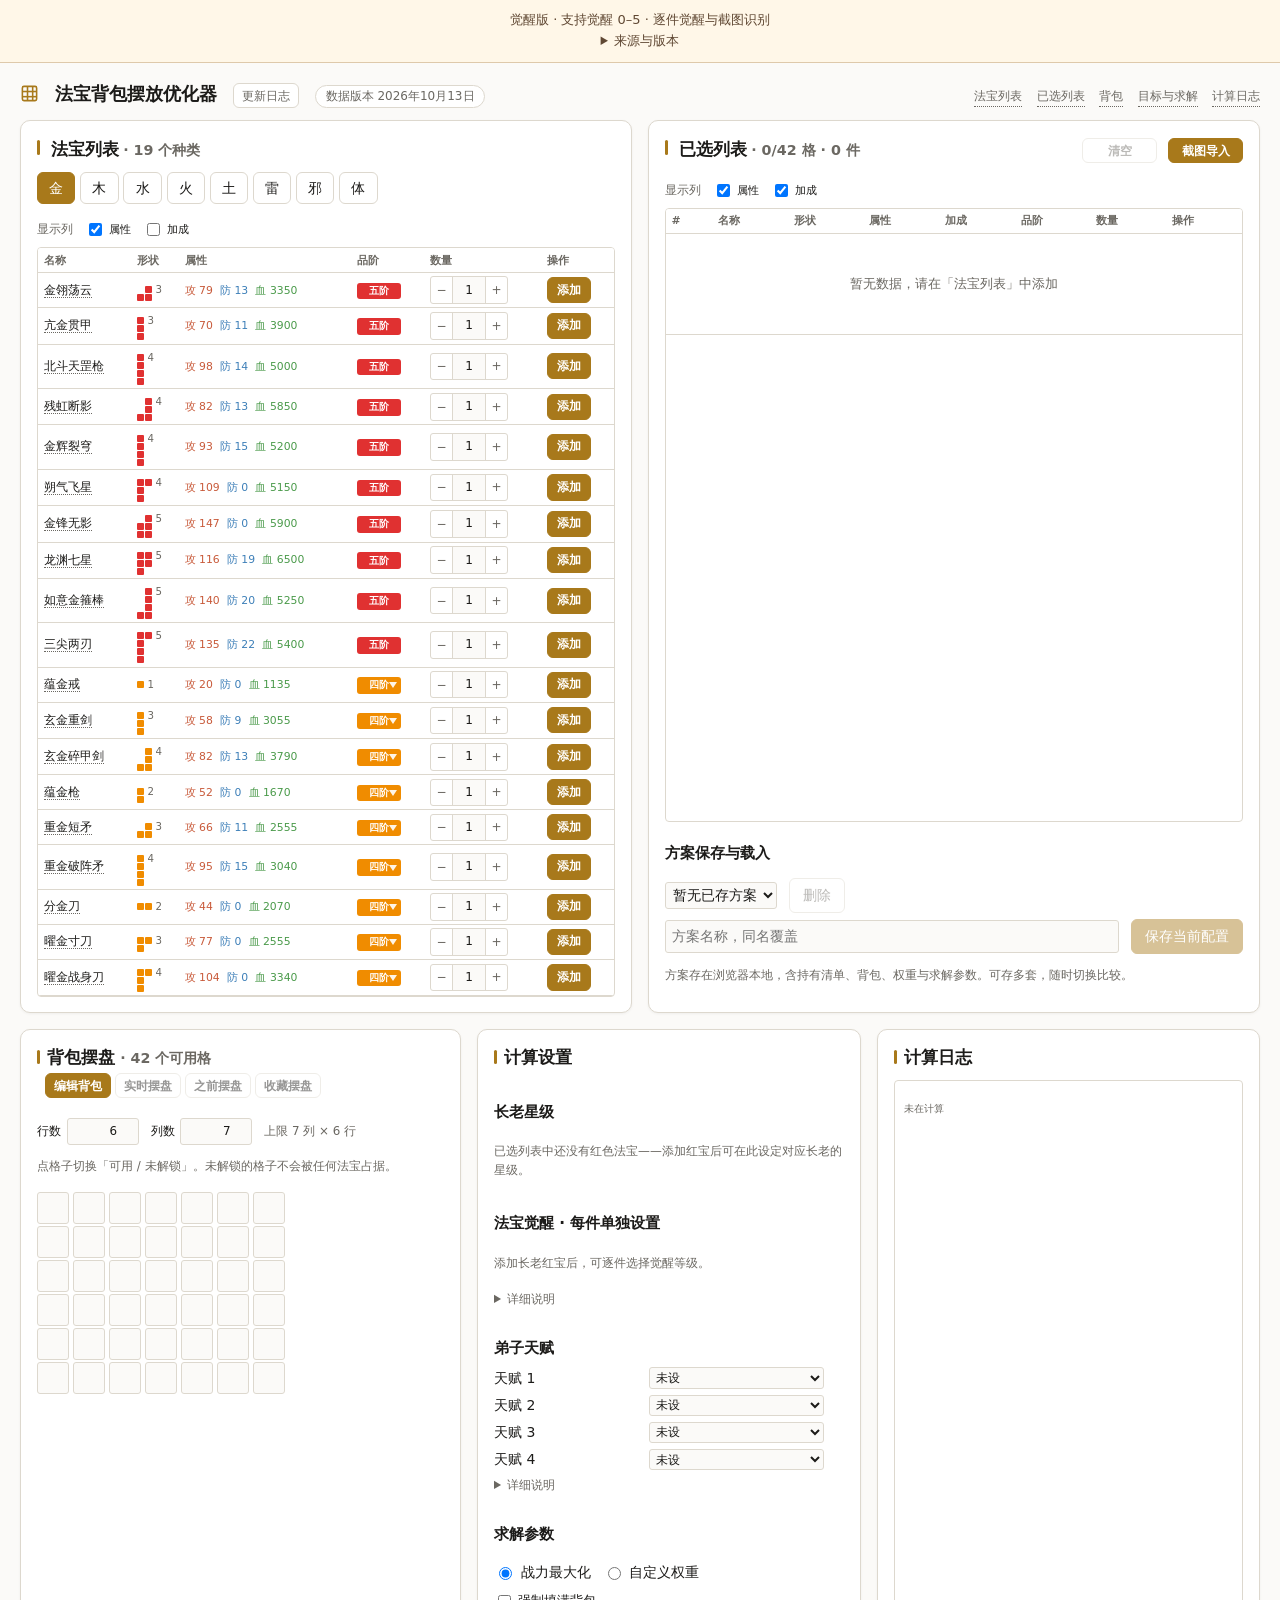
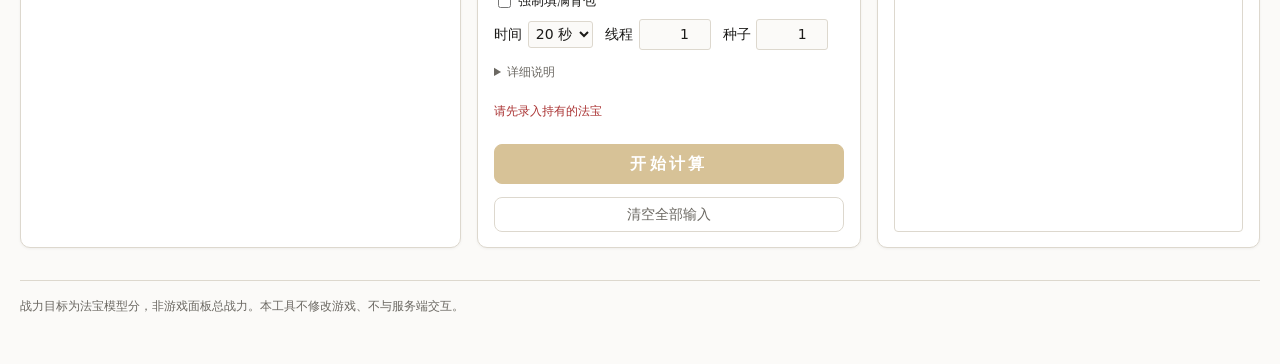
==== commit 3cac67d2: "Add awakening 4 and 5 support" ====
--- a/index.html
+++ b/index.html
@@ -3,9 +3,10 @@
   <head>
     <meta charset="UTF-8" />
     <meta name="viewport" content="width=device-width, initial-scale=1.0" />
-    <title>老祖法宝模拟器 · 觉醒版</title>
+    <title>老祖法宝模拟器 · 四五觉版</title>
     <script type="module">var Ra=Object.defineProperty;var La=(t,e,s)=>e in t?Ra(t,e,{enumerable:!0,configurable:!0,writable:!0,value:s}):t[e]=s;var B=(t,e,s)=>La(t,typeof e!="symbol"?e+"":e,s);(function(){const e=document.createElement("link").relList;if(e&&e.supports&&e.supports("modulepreload"))return;for(const n of document.querySelectorAll('link[rel="modulepreload"]'))a(n);new MutationObserver(n=>{for(const l of n)if(l.type==="childList")for(const i of l.addedNodes)i.tagName==="LINK"&&i.rel==="modulepreload"&&a(i)}).observe(document,{childList:!0,subtree:!0});function s(n){const l={};return n.integrity&&(l.integrity=n.integrity),n.referrerPolicy&&(l.referrerPolicy=n.referrerPolicy),n.crossOrigin==="use-credentials"?l.credentials="include":n.crossOrigin==="anonymous"?l.credentials="omit":l.credentials="same-origin",l}function a(n){if(n.ep)return;n.ep=!0;const l=s(n);fetch(n.href,l)}})();var g0,L,$s,Es,xe,$t,Ns,Hs,D0,G1,w1,Os,vt,Q0,K0,t0={},s0=[],ja=/acit|ex(?:s|g|n|p|$)|rph|grid|ows|mnc|ntw|ine[ch]|zoo|^ord|itera/i,w0=Array.isArray;function Me(t,e){for(var s in e)t[s]=e[s];return t}function It(t){t&&t.parentNode&&t.parentNode.removeChild(t)}function za(t,e,s){var a,n,l,i={};for(l in e)l=="key"?a=e[l]:l=="ref"?n=e[l]:i[l]=e[l];if(arguments.length>2&&(i.children=arguments.length>3?g0.call(arguments,2):s),typeof t=="function"&&t.defaultProps!=null)for(l in t.defaultProps)i[l]===void 0&&(i[l]=t.defaultProps[l]);return Y1(t,i,a,n,null)}function Y1(t,e,s,a,n){var l={type:t,props:e,key:s,ref:a,__k:null,__:null,__b:0,__e:null,__c:null,constructor:void 0,__v:n??++$s,__i:-1,__u:0};return n==null&&L.vnode!=null&&L.vnode(l),l}function R(t){return t.children}function b1(t,e){this.props=t,this.context=e}function Qe(t,e){if(e==null)return t.__?Qe(t.__,t.__i+1):null;for(var s;e<t.__k.length;e++)if((s=t.__k[e])!=null&&s.__e!=null)return s.__e;return typeof t.type=="function"?Qe(t):null}function Ua(t){if(t.__P&&t.__d){var e=t.__v,s=e.__e,a=[],n=[],l=Me({},e);l.__v=e.__v+1,L.vnode&&L.vnode(l),gt(t.__P,l,e,t.__n,t.__P.namespaceURI,32&e.__u?[s]:null,a,s??Qe(e),!!(32&e.__u),n),l.__v=e.__v,l.__.__k[l.__i]=l,Us(a,l,n),e.__e=e.__=null,l.__e!=s&&Rs(l)}}function Rs(t){if((t=t.__)!=null&&t.__c!=null)return t.__e=t.__c.base=null,t.__k.some(function(e){if(e!=null&&e.__e!=null)return t.__e=t.__c.base=e.__e}),Rs(t)}function Et(t){(!t.__d&&(t.__d=!0)&&xe.push(t)&&!a0.__r++||$t!=L.debounceRendering)&&(($t=L.debounceRendering)||Ns)(a0)}function a0(){try{for(var t,e=1;xe.length;)xe.length>e&&xe.sort(Hs),t=xe.shift(),e=xe.length,Ua(t)}finally{xe.length=a0.__r=0}}function Ls(t,e,s,a,n,l,i,o,c,u,f){var v,d,m,A,h,b,I=a&&a.__k||s0,y=e.length;for(c=Ga(s,e,I,c,y),v=0;v<y;v++)(m=s.__k[v])!=null&&(d=m.__i!=-1&&I[m.__i]||t0,m.__i=v,b=gt(t,m,d,n,l,i,o,c,u,f),A=m.__e,m.ref&&d.ref!=m.ref&&(d.ref&&wt(d.ref,null,m),f.push(m.ref,m.__c||A,m)),h==null&&A!=null&&(h=A),4&m.__u?(c=js(m,c,t),d.__e&&(d.__e=null)):typeof m.type=="function"&&b!==void 0?c=b:A&&(c=A.nextSibling),m.__u&=-7);return s.__e=h,c}function Ga(t,e,s,a,n){var l,i,o,c,u,f=s.length,v=f,d=0;for(t.__k=new Array(n),l=0;l<n;l++)(i=e[l])!=null&&typeof i!="boolean"&&typeof i!="function"?(typeof i=="string"||typeof i=="number"||typeof i=="bigint"||i.constructor==String?i=t.__k[l]=Y1(null,i,null,null,null):w0(i)?i=t.__k[l]=Y1(R,{children:i},null,null,null):i.constructor===void 0&&i.__b>0?i=t.__k[l]=Y1(i.type,i.props,i.key,i.ref?i.ref:null,i.__v):t.__k[l]=i,c=l+d,i.__=t,i.__b=t.__b+1,o=null,(u=i.__i=Ya(i,s,c,v))!=-1&&(v--,(o=s[u])&&(o.__u|=2)),o==null||o.__v==null?(u==-1&&(n>f?d--:n<f&&d++),typeof i.type!="function"&&(i.__u|=4)):u!=c&&(u==c-1?d--:u==c+1?d++:(u>c?d--:d++,i.__u|=4))):t.__k[l]=null;if(v)for(l=0;l<f;l++)(o=s[l])!=null&&(2&o.__u)==0&&(o.__e==a&&(a=Qe(o)),Ys(o,o));return a}function js(t,e,s){var a,n;if(typeof t.type=="function"){for(a=t.__k,n=0;a&&n<a.length;n++)a[n]&&(a[n].__=t,e=js(a[n],e,s));return e}t.__e!=e&&(e&&t.type&&!e.parentNode&&(e=Qe(t)),e=s.insertBefore(t.__e,e||null));do e=e&&e.nextSibling;while(e!=null&&e.nodeType==8);return e}function Ya(t,e,s,a){var n,l,i,o=t.key,c=t.type,u=e[s],f=u!=null&&(2&u.__u)==0;if(u===null&&o==null||f&&o==u.key&&c==u.type)return s;if(a>(f?1:0)){for(n=s-1,l=s+1;n>=0||l<e.length;)if((u=e[i=n>=0?n--:l++])!=null&&(2&u.__u)==0&&o==u.key&&c==u.type)return i}return-1}function Nt(t,e,s){e[0]=="-"?t.setProperty(e,s??""):t[e]=s==null?"":typeof s!="number"||ja.test(e)?s:s+"px"}function j1(t,e,s,a,n){var l,i;e:if(e=="style")if(typeof s=="string")t.style.cssText=s;else{if(typeof a=="string"&&(t.style.cssText=a=""),a)for(e in a)s&&e in s||Nt(t.style,e,"");if(s)for(e in s)a&&s[e]==a[e]||Nt(t.style,e,s[e])}else if(e[0]=="o"&&e[1]=="n")l=e!=(e=e.replace(Os,"$1")),i=e.toLowerCase(),e=i in t||e=="onFocusOut"||e=="onFocusIn"?i.slice(2):e.slice(2),t.l||(t.l={}),t.l[e+l]=s,s?a?s[w1]=a[w1]:(s[w1]=vt,t.addEventListener(e,l?K0:Q0,l)):t.removeEventListener(e,l?K0:Q0,l);else{if(n=="http://www.w3.org/2000/svg")e=e.replace(/xlink(H|:h)/,"h").replace(/sName$/,"s");else if(e!="width"&&e!="height"&&e!="href"&&e!="list"&&e!="form"&&e!="tabIndex"&&e!="download"&&e!="rowSpan"&&e!="colSpan"&&e!="role"&&e!="popover"&&e in t)try{t[e]=s??"";break e}catch{}typeof s=="function"||(s==null||s===!1&&e[4]!="-"?t.removeAttribute(e):t.setAttribute(e,e=="popover"&&s==1?"":s))}}function Ht(t){return function(e){if(this.l){var s=this.l[e.type+t];if(e[G1]==null)e[G1]=vt++;else if(e[G1]<s[w1])return;return s(L.event?L.event(e):e)}}}function gt(t,e,s,a,n,l,i,o,c,u){var f,v,d,m,A,h,b,I,y,S,O,E,N,D,_,p,g=e.type;if(e.constructor!==void 0)return null;128&s.__u&&(c=!!(32&s.__u),l=[o=e.__e=s.__e]),(f=L.__b)&&f(e);e:if(typeof g=="function"){v=i.length;try{if(y=e.props,S=g.prototype&&g.prototype.render,O=(f=g.contextType)&&a[f.__c],E=f?O?O.props.value:f.__:a,s.__c?I=(d=e.__c=s.__c).__=d.__E:(S?e.__c=d=new g(y,E):(e.__c=d=new b1(y,E),d.constructor=g,d.render=Qa),O&&O.sub(d),d.state||(d.state={}),d.__n=a,m=d.__d=!0,d.__h=[],d._sb=[]),S&&d.__s==null&&(d.__s=d.state),S&&g.getDerivedStateFromProps!=null&&(d.__s==d.state&&(d.__s=Me({},d.__s)),Me(d.__s,g.getDerivedStateFromProps(y,d.__s))),A=d.props,h=d.state,d.__v=e,m)S&&g.getDerivedStateFromProps==null&&d.componentWillMount!=null&&d.componentWillMount(),S&&d.componentDidMount!=null&&d.__h.push(d.componentDidMount);else{if(S&&g.getDerivedStateFromProps==null&&y!==A&&d.componentWillReceiveProps!=null&&d.componentWillReceiveProps(y,E),e.__v==s.__v||!d.__e&&d.shouldComponentUpdate!=null&&d.shouldComponentUpdate(y,d.__s,E)===!1){e.__v!=s.__v&&(d.props=y,d.state=d.__s,d.__d=!1),e.__e=s.__e,e.__k=s.__k,e.__k.some(function(w){w&&(w.__=e)}),s0.push.apply(d.__h,d._sb),d._sb=[],d.__h.length&&i.push(d),o=Qe(s);break e}d.componentWillUpdate!=null&&d.componentWillUpdate(y,d.__s,E),S&&d.componentDidUpdate!=null&&d.__h.push(function(){d.componentDidUpdate(A,h,b)})}if(d.context=E,d.props=y,d.__P=t,d.__e=!1,N=L.__r,D=0,S)d.state=d.__s,d.__d=!1,N&&N(e),f=d.render(d.props,d.state,d.context),s0.push.apply(d.__h,d._sb),d._sb=[];else do d.__d=!1,N&&N(e),f=d.render(d.props,d.state,d.context),d.state=d.__s;while(d.__d&&++D<25);d.state=d.__s,d.getChildContext!=null&&(a=Me(Me({},a),d.getChildContext())),S&&!m&&d.getSnapshotBeforeUpdate!=null&&(b=d.getSnapshotBeforeUpdate(A,h)),_=f!=null&&f.type===R&&f.key==null?Gs(f.props.children):f,o=Ls(t,w0(_)?_:[_],e,s,a,n,l,i,o,c,u),d.base=e.__e,e.__u&=-161,d.__h.length&&i.push(d),I&&(d.__E=d.__=null)}catch(w){if(i.length=v,e.__v=null,c||l!=null){if(w.then){for(e.__u|=c?160:128;o&&o.nodeType==8&&o.nextSibling;)o=o.nextSibling;l!=null&&(l[l.indexOf(o)]=null),e.__e=o}else if(l!=null)for(p=l.length;p--;)It(l[p])}else e.__e=s.__e;e.__k==null&&(e.__k=s.__k||[]),w.then||zs(e),L.__e(w,e,s)}}else l==null&&e.__v==s.__v?(e.__k=s.__k,e.__e=s.__e):o=e.__e=Wa(s.__e,e,s,a,n,l,i,c,u);return(f=L.diffed)&&f(e),128&e.__u?void 0:o}function zs(t){t&&(t.__c&&(t.__c.__e=!0),t.__k&&t.__k.some(zs))}function Us(t,e,s){for(var a=0;a<s.length;a++)wt(s[a],s[++a],s[++a]);L.__c&&L.__c(e,t),t.some(function(n){try{t=n.__h,n.__h=[],t.some(function(l){l.call(n)})}catch(l){L.__e(l,n.__v)}})}function Gs(t){return typeof t!="object"||t==null||t.__b>0?t:w0(t)?t.map(Gs):t.constructor!==void 0?null:Me({},t)}function Wa(t,e,s,a,n,l,i,o,c){var u,f,v,d,m,A,h,b=s.props||t0,I=e.props,y=e.type;if(y=="svg"?n="http://www.w3.org/2000/svg":y=="math"?n="http://www.w3.org/1998/Math/MathML":n||(n="http://www.w3.org/1999/xhtml"),l!=null){for(u=0;u<l.length;u++)if((m=l[u])&&"setAttribute"in m==!!y&&(y?m.localName==y:m.nodeType==3)){t=m,l[u]=null;break}}if(t==null){if(y==null)return document.createTextNode(I);t=document.createElementNS(n,y,I.is&&I),o&&(L.__m&&L.__m(e,l),o=!1),l=null}if(y==null)b===I||o&&t.data==I||(t.data=I);else{if(l=y=="textarea"&&I.defaultValue!=null?null:l&&g0.call(t.childNodes),!o&&l!=null)for(b={},u=0;u<t.attributes.length;u++)b[(m=t.attributes[u]).name]=m.value;for(u in b)m=b[u],u=="dangerouslySetInnerHTML"?v=m:u=="children"||u in I||u=="value"&&"defaultValue"in I||u=="checked"&&"defaultChecked"in I||j1(t,u,null,m,n);for(u in I)m=I[u],u=="children"?d=m:u=="dangerouslySetInnerHTML"?f=m:u=="value"?A=m:u=="checked"?h=m:o&&typeof m!="function"||b[u]===m||j1(t,u,m,b[u],n);if(f)o||v&&(f.__html==v.__html||f.__html==t.innerHTML)||(t.innerHTML=f.__html),e.__k=[];else if(v&&(t.innerHTML=""),Ls(e.type=="template"?t.content:t,w0(d)?d:[d],e,s,a,y=="foreignObject"?"http://www.w3.org/1999/xhtml":n,l,i,l?l[0]:s.__k&&Qe(s,0),o,c),l!=null)for(u=l.length;u--;)It(l[u]);o&&y!="textarea"||(u="value",y=="progress"&&A==null?t.removeAttribute("value"):A!=null&&(A!==t[u]||y=="progress"&&!A||y=="option"&&A!=b[u])&&j1(t,u,A,b[u],n),u="checked",h!=null&&h!=t[u]&&j1(t,u,h,b[u],n))}return t}function wt(t,e,s){try{if(typeof t=="function"){var a=typeof t.__u=="function";a&&t.__u(),a&&e==null||(t.__u=t(e))}else t.current=e}catch(n){L.__e(n,s)}}function Ys(t,e,s){var a,n;if(L.unmount&&L.unmount(t),(a=t.ref)&&(a.current&&a.current!=t.__e||wt(a,null,e)),(a=t.__c)!=null){if(a.componentWillUnmount)try{a.componentWillUnmount()}catch(l){L.__e(l,e)}a.base=a.__P=a.__n=null}if(a=t.__k)for(n=0;n<a.length;n++)a[n]&&Ys(a[n],e,s||typeof t.type!="function");s||It(t.__e),t.__c=t.__=t.__e=void 0}function Qa(t,e,s){return this.constructor(t,s)}function Ka(t,e,s){var a,n,l,i;e==document&&(e=document.documentElement),L.__&&L.__(t,e),n=(a=!1)?null:e.__k,l=[],i=[],gt(e,t=e.__k=za(R,null,[t]),n||t0,t0,e.namespaceURI,n?null:e.firstChild?g0.call(e.childNodes):null,l,n?n.__e:e.firstChild,a,i),Us(l,t,i),t.props.children=null}g0=s0.slice,L={__e:function(t,e,s,a){for(var n,l,i;e=e.__;)if((n=e.__c)&&!n.__)try{if((l=n.constructor)&&l.getDerivedStateFromError!=null&&(n.setState(l.getDerivedStateFromError(t)),i=n.__d),n.componentDidCatch!=null&&(n.componentDidCatch(t,a||{}),i=n.__d),i)return n.__E=n}catch(o){t=o}throw t}},$s=0,Es=function(t){return t!=null&&t.constructor===void 0},b1.prototype.setState=function(t,e){var s;s=this.__s!=null&&this.__s!=this.state?this.__s:this.__s=Me({},this.state),typeof t=="function"&&(t=t(Me({},s),this.props)),t&&Me(s,t),t!=null&&this.__v&&(e&&this._sb.push(e),Et(this))},b1.prototype.forceUpdate=function(t){this.__v&&(this.__e=!0,t&&this.__h.push(t),Et(this))},b1.prototype.render=R,xe=[],Ns=typeof Promise=="function"?Promise.prototype.then.bind(Promise.resolve()):setTimeout,Hs=function(t,e){return t.__v.__b-e.__v.__b},a0.__r=0,D0=Math.random().toString(8),G1="__d"+D0,w1="__a"+D0,Os=/(PointerCapture)$|Capture$/i,vt=0,Q0=Ht(!1),K0=Ht(!0);var Xa=0;function r(t,e,s,a,n,l){e||(e={});var i,o,c=e;if("ref"in c)for(o in c={},e)o=="ref"?i=e[o]:c[o]=e[o];var u={type:t,props:c,key:s,ref:i,__k:null,__:null,__b:0,__e:null,__c:null,constructor:void 0,__v:--Xa,__i:-1,__u:0,__source:n,__self:l};if(typeof t=="function"&&(i=t.defaultProps))for(o in i)c[o]===void 0&&(c[o]=i[o]);return L.vnode&&L.vnode(u),u}var X0,ne,T0,Ot,Rt=0,Ws=[],Q=L,Lt=Q.__b,jt=Q.__r,zt=Q.diffed,Ut=Q.__c,Gt=Q.unmount,Yt=Q.__;function Va(t,e){Q.__h&&Q.__h(ne,t,Rt||e),Rt=0;var s=ne.__H||(ne.__H={__:[],__h:[]});return t>=s.__.length&&s.__.push({}),s.__[t]}function Qs(t,e){var s=Va(X0++,7);return en(s.__H,e)&&(s.__=t(),s.__H=e,s.__h=t),s.__}function Ja(){for(var t;t=Ws.shift();){var e=t.__H;if(t.__P&&e)try{e.__h.some(W1),e.__h.some(V0),e.__h=[]}catch(s){e.__h=[],Q.__e(s,t.__v)}}}Q.__b=function(t){ne=null,Lt&&Lt(t)},Q.__=function(t,e){t&&e.__k&&e.__k.__m&&(t.__m=e.__k.__m),Yt&&Yt(t,e)},Q.__r=function(t){jt&&jt(t),X0=0;var e=(ne=t.__c).__H;e&&(T0===ne?(e.__h=[],ne.__h=[],e.__.some(function(s){s.__N&&(s.__=s.__N),s.u=s.__N=void 0})):(e.__h.some(W1),e.__h.some(V0),e.__h=[],X0=0)),T0=ne},Q.diffed=function(t){zt&&zt(t);var e=t.__c;e&&e.__H&&(e.__H.__h.length&&(Ws.push(e)!==1&&Ot===Q.requestAnimationFrame||((Ot=Q.requestAnimationFrame)||Za)(Ja)),e.__H.__.some(function(s){s.u&&(s.__H=s.u,s.u=void 0)})),T0=ne=null},Q.__c=function(t,e){e.some(function(s){try{s.__h.some(W1),s.__h=s.__h.filter(function(a){return!a.__||V0(a)})}catch(a){e.some(function(n){n.__h&&(n.__h=[])}),e=[],Q.__e(a,s.__v)}}),Ut&&Ut(t,e)},Q.unmount=function(t){Gt&&Gt(t);var e,s=t.__c;s&&s.__H&&(s.__H.__.some(function(a){try{W1(a)}catch(n){e=n}}),s.__H=void 0,e&&Q.__e(e,s.__v))};var Wt=typeof requestAnimationFrame=="function";function Za(t){var e,s=function(){clearTimeout(a),Wt&&cancelAnimationFrame(e),setTimeout(t)},a=setTimeout(s,35);Wt&&(e=requestAnimationFrame(s))}function W1(t){var e=ne,s=t.__c;typeof s=="function"&&(t.__c=void 0,s()),ne=e}function V0(t){var e=ne;t.__c=t.__(),ne=e}function en(t,e){return!t||t.length!==e.length||e.some(function(s,a){return s!==t[a]})}var tn=Symbol.for("preact-signals");function b0(){if(Se>1)Se--;else{var t,e=!1;for((function(){var n=r0;for(r0=void 0;n!==void 0;){var l=n.S;if(l.v===n.v)for(var i=l.t;i!==void 0;i=i.x)i.i===n.i&&(i.i=l.i);n=n.o}})();k1!==void 0;){var s=k1;for(k1=void 0,n0++;s!==void 0;){var a=s.u;if(s.u=void 0,s.f&=-3,!(8&s.f)&&Xs(s))try{s.c()}catch(n){e||(t=n,e=!0)}s=a}}if(n0=0,Se--,e)throw t}}function sn(t){if(Se>0)return t();J0=++an,Se++;try{return t()}finally{b0()}}var y1,G=void 0;function y0(t){var e=G,s=y1;G=void 0,y1=void 0;try{return t()}finally{G=e,y1=s}}var k1=void 0,Se=0,n0=0,an=0,J0=0,r0=void 0,l0=0;function Ks(t){if(G!==void 0){var e=t.n;if(e===void 0||e.t!==G)return e={i:0,S:t,p:G.s,n:void 0,t:G,e:void 0,x:void 0,r:e},G.s!==void 0&&(G.s.n=e),G.s=e,t.n=e,32&G.f&&t.S(e),e;if(e.i===-1)return e.i=0,e.n!==void 0&&(e.n.p=e.p,e.p!==void 0&&(e.p.n=e.n),e.p=G.s,e.n=void 0,G.s.n=e,G.s=e),e}}function Z(t,e){this.v=t,this.i=0,this.n=void 0,this.t=void 0,this.l=0,this.W=e?.watched,this.Z=e?.unwatched,this.name=e?.name}Z.prototype.brand=tn;Z.prototype.h=function(){return!0};Z.prototype.S=function(t){var e=this,s=this.t;s!==t&&t.e===void 0&&(t.x=s,this.t=t,s!==void 0?s.e=t:y0(function(){var a;(a=e.W)==null||a.call(e)}))};Z.prototype.U=function(t){var e=this;if(this.t!==void 0){var s=t.e,a=t.x;s!==void 0&&(s.x=a,t.e=void 0),a!==void 0&&(a.e=s,t.x=void 0),t===this.t&&(this.t=a,a===void 0&&y0(function(){var n;(n=e.Z)==null||n.call(e)}))}};Z.prototype.subscribe=function(t){var e=this;return H1(function(){var s=e.value;y0(function(){return t(s)})},{name:"sub"})};Z.prototype.valueOf=function(){return this.value};Z.prototype.toString=function(){return this.value+""};Z.prototype.toJSON=function(){return this.value};Z.prototype.peek=function(){var t=this;return y0(function(){return t.value})};Object.defineProperty(Z.prototype,"value",{get:function(){var t=Ks(this);return t!==void 0&&(t.i=this.i),this.v},set:function(t){if(t!==this.v){if(n0>100)throw new Error("Cycle detected");(function(s){Se!==0&&n0===0&&s.l!==J0&&(s.l=J0,r0={S:s,v:s.v,i:s.i,o:r0})})(this),this.v=t,this.i++,l0++,Se++;try{for(var e=this.t;e!==void 0;e=e.x)e.t.N()}finally{b0()}}}});function C(t,e){return new Z(t,e)}function Xs(t){for(var e=t.s;e!==void 0;e=e.n)if(e.S.i!==e.i||!e.S.h()||e.S.i!==e.i)return!0;return!1}function Vs(t){for(var e=t.s;e!==void 0;e=e.n){var s=e.S.n;if(s!==void 0&&(e.r=s),e.S.n=e,e.i=-1,e.n===void 0){t.s=e;break}}}function Js(t){for(var e=t.s,s=void 0;e!==void 0;){var a=e.p;e.i===-1?(e.S.U(e),a!==void 0&&(a.n=e.n),e.n!==void 0&&(e.n.p=a)):s=e,e.S.n=e.r,e.r!==void 0&&(e.r=void 0),e=a}t.s=s}function Ze(t,e){Z.call(this,void 0,e),this.x=t,this.s=void 0,this.g=l0-1,this.f=4}Ze.prototype=new Z;Ze.prototype.h=function(){if(this.f&=-3,1&this.f)return!1;if((36&this.f)==32||(this.f&=-5,this.g===l0))return!0;if(this.g=l0,this.f|=1,this.i>0&&!Xs(this))return this.f&=-2,!0;var t=G;try{Vs(this),G=this;var e=this.x();(16&this.f||this.v!==e||this.i===0)&&(this.v=e,this.f&=-17,this.i++)}catch(s){this.v=s,this.f|=16,this.i++}return G=t,Js(this),this.f&=-2,!0};Ze.prototype.S=function(t){if(this.t===void 0){this.f|=36;for(var e=this.s;e!==void 0;e=e.n)e.S.S(e)}Z.prototype.S.call(this,t)};Ze.prototype.U=function(t){if(this.t!==void 0&&(Z.prototype.U.call(this,t),this.t===void 0)){this.f&=-33;for(var e=this.s;e!==void 0;e=e.n)e.S.U(e)}};Ze.prototype.N=function(){if(!(2&this.f)){this.f|=6;for(var t=this.t;t!==void 0;t=t.x)t.t.N()}};Object.defineProperty(Ze.prototype,"value",{get:function(){if(1&this.f)throw new Error("Cycle detected");var t=Ks(this);if(this.h(),t!==void 0&&(t.i=this.i),16&this.f)throw this.v;return this.v}});function te(t,e){return new Ze(t,e)}function Zs(t){var e=t.m;if(t.m=void 0,typeof e=="function"){Se++;var s=G;G=void 0;try{e()}catch(a){throw t.f&=-2,t.f|=8,bt(t),a}finally{G=s,b0()}}}function bt(t){for(var e=t.s;e!==void 0;e=e.n)e.S.U(e);t.x=void 0,t.s=void 0,Zs(t)}function nn(t){if(G!==this)throw new Error("Out-of-order effect");Js(this),G=t,this.f&=-2,8&this.f&&bt(this),b0()}function h1(t,e){this.x=t,this.m=void 0,this.s=void 0,this.u=void 0,this.f=32,this.name=e?.name,y1&&y1.push(this)}h1.prototype.c=function(){var t=this.S();try{if(8&this.f||this.x===void 0)return;var e=this.x();typeof e=="function"&&(this.m=e)}finally{t()}};h1.prototype.S=function(){if(1&this.f)throw new Error("Cycle detected");this.f|=1,this.f&=-9,Zs(this),Vs(this),Se++;var t=G;return G=this,nn.bind(this,t)};h1.prototype.N=function(){2&this.f||(this.f|=2,this.u=k1,k1=this)};h1.prototype.d=function(){this.f|=8,1&this.f||bt(this)};h1.prototype.dispose=function(){this.d()};function H1(t,e){var s=new h1(t,e);try{s.c()}catch(n){throw s.d(),n}var a=s.d.bind(s);return a[Symbol.dispose]=a,a}var ea,z1,rn=typeof window<"u"&&!!window.__PREACT_SIGNALS_DEVTOOLS__,ta=[];H1(function(){ea=this.N})();function m1(t,e){L[t]=e.bind(null,L[t]||function(){})}function i0(t){if(z1){var e=z1;z1=void 0,e()}z1=t&&t.S()}function sa(t){var e=this,s=t.data,a=on(s);a.name="ReactiveDom",a.value=s;var n=Qs(function(){for(var o=e,c=e.__v;c=c.__;)if(c.__c){c.__c.__$f|=4;break}var u=te(function(){var m=a.value.value;return m===0?0:m===!0?"":m||""}),f=te(function(){return!Array.isArray(u.value)&&!Es(u.value)}),v=H1(function(){if(this.N=aa,f.value){var m=u.value;o.__v&&o.__v.__e&&o.__v.__e.nodeType===3&&(o.__v.__e.data=m)}}),d=e.__$u.d;return e.__$u.d=function(){v(),d.call(this)},[f,u]},[]),l=n[0],i=n[1];return l.value?i.peek():i.value}sa.displayName="ReactiveTextNode";Object.defineProperties(Z.prototype,{constructor:{configurable:!0,value:void 0},type:{configurable:!0,value:sa},props:{configurable:!0,get:function(){var t=this;return{data:{get value(){return t.value}}}}},__b:{configurable:!0,value:1}});m1("__b",function(t,e){if(typeof e.type=="string"){var s,a=e.props;for(var n in a)if(n!=="children"){var l=a[n];l instanceof Z&&(s||(e.__np=s={}),s[n]=l,a[n]=l.peek())}}t(e)});m1("__r",function(t,e){if(t(e),e.type!==R){i0();var s,a=e.__c;a&&(a.__$f&=-2,(s=a.__$u)===void 0&&(a.__$u=s=(function(n,l){var i;return H1(function(){i=this},{name:l}),i.c=n,i})((function(n){return function(){var l;rn&&((l=this.y)==null||l.call(this)),n.__$f|=1,n.setState({})}})(a),typeof e.type=="function"?e.type.displayName||e.type.name:""))),i0(s)}});m1("__e",function(t,e,s,a){i0(),t(e,s,a)});m1("diffed",function(t,e){i0();var s;if(typeof e.type=="string"&&(s=e.__e)){var a=e.__np,n=e.props,l=s.U;if(l)for(var i in l){var o=l[i];o===void 0||a&&i in a||(o.d(),l[i]=void 0)}if(a){l||(l={},s.U=l);for(var c in a){var u=l[c],f=a[c];u===void 0?(u=ln(s,c,f,n),l[c]=u):u.o(f,n)}}}t(e)});function ln(t,e,s,a){var n=e in t&&t.ownerSVGElement===void 0,l=C(s);return{o:function(i,o){l.value=i,a=o},d:H1(function(){this.N=aa;var i=l.value.value;a[e]!==i&&(a[e]=i,n?t[e]=i:i!=null&&(i!==!1||e[4]==="-")?t.setAttribute(e,i):t.removeAttribute(e))})}}m1("unmount",function(t,e){if(typeof e.type=="string"){var s=e.__e;if(s){var a=s.U;if(a){s.U=void 0;for(var n in a){var l=a[n];l&&l.d()}}}var i=e.__np;if(i){var o=e.props;for(var c in i)o[c]=i[c]}e.__np=void 0}else{var u=e.__c;if(u){var f=u.__$u;f&&(u.__$u=void 0,f.d())}}t(e)});m1("__h",function(t,e,s,a){a<3&&(e.__$f|=2),t(e,s,a)});b1.prototype.shouldComponentUpdate=function(t,e){if(this.__R)return!0;var s=this.__$u,a=s&&s.s!==void 0;for(var n in e)return!0;if(this.__f||typeof this.u=="boolean"&&this.u===!0){var l=2&this.__$f;if(!(a||l||4&this.__$f)||1&this.__$f)return!0}else if(!(a||4&this.__$f)||3&this.__$f)return!0;for(var i in t)if(i!=="__source"&&t[i]!==this.props[i])return!0;for(var o in this.props)if(!(o in t))return!0;return!1};function on(t,e){return Qs(function(){return C(t,e)},[])}var dn=function(t){queueMicrotask(function(){queueMicrotask(t)})};function un(){sn(function(){for(var t;t=ta.shift();)ea.call(t)})}function aa(){ta.push(this)===1&&(L.requestAnimationFrame||dn)(un)}
-const AWDB={"150103":{"teacherId":23101,"teacherName":"魁拔","maxLevel":3,"levels":{"1":{"baseBonus":{},"skillIds":[10501],"globalBuffs":[],"description":"吞噬【蕴金戒】觉醒后获得效果：每有一件相邻金系法宝给本法宝提供30%攻击力加成"},"2":{"baseBonus":{"2001":2000,"2002":2000,"2003":2000},"skillIds":null,"globalBuffs":[],"description":"法宝觉醒后返还一个【蕴金戒】；本法宝攻防血提升20%"},"3":{"baseBonus":{},"skillIds":[10501,10502],"globalBuffs":[],"description":"法宝觉醒后获得效果：使相邻金系法宝攻防血增加8%"}},"missingEffects":[]},"150104":{"teacherId":24101,"teacherName":"杨戬","maxLevel":3,"levels":{"1":{"baseBonus":{},"skillIds":[1045,10101],"globalBuffs":[],"description":"吞噬【蕴金戒】觉醒后获得效果：每有一件相邻金系法宝给本法宝提供40%攻击力加成"},"2":{"baseBonus":{"2001":2000,"2002":2000,"2003":2000},"skillIds":null,"globalBuffs":[],"description":"法宝觉醒后返还一个【蕴金戒】；本法宝攻防血提升20%"},"3":{"baseBonus":{},"skillIds":null,"globalBuffs":[{"form":6,"attr":2004,"value":1500,"excludeSource":true},{"form":6,"attr":2005,"value":1500,"excludeSource":true},{"form":6,"attr":2006,"value":1500,"excludeSource":true}],"description":"法宝觉醒后获得额外效果：背包内所有枪法宝攻防血提升15%（自己除外）"}},"missingEffects":[]},"150105":{"teacherId":23102,"teacherName":"夜游仙","maxLevel":3,"levels":{"1":{"baseBonus":{},"skillIds":[10701],"globalBuffs":[],"description":"吞噬【蕴金戒】觉醒后获得效果：每有一件相邻金系法宝给本法宝提供30%攻击力加成"},"2":{"baseBonus":{"2001":2000,"2002":2000,"2003":2000},"skillIds":null,"globalBuffs":[],"description":"法宝觉醒后返还一个【蕴金戒】；本法宝攻防血提升20%"},"3":{"baseBonus":{},"skillIds":[10701,10702],"globalBuffs":[],"description":"法宝觉醒后获得效果：使相邻金系法宝攻防血增加8%"}},"missingEffects":[]},"150106":{"teacherId":24102,"teacherName":"酒剑仙","maxLevel":3,"levels":{"1":{"baseBonus":{},"skillIds":[1065,10301],"globalBuffs":[],"description":"吞噬【蕴金戒】觉醒后获得效果：每有一件相邻金系法宝给本法宝提供40%攻击力加成"},"2":{"baseBonus":{"2001":2000,"2002":2000,"2003":2000},"skillIds":null,"globalBuffs":[],"description":"法宝觉醒后返还一个【蕴金戒】；本法宝攻防血提升20%"},"3":{"baseBonus":{},"skillIds":null,"globalBuffs":[{"form":2,"attr":2004,"value":1500,"excludeSource":true},{"form":2,"attr":2005,"value":1500,"excludeSource":true},{"form":2,"attr":2006,"value":1500,"excludeSource":true}],"description":"法宝觉醒后获得额外效果：背包内所有剑法宝攻防血提升15%（自己除外）"}},"missingEffects":[]},"150107":{"teacherId":23103,"teacherName":"邓婵玉","maxLevel":3,"levels":{"1":{"baseBonus":{},"skillIds":[10801],"globalBuffs":[],"description":"吞噬【蕴金戒】觉醒后获得效果：每有一件相邻金系法宝给本法宝提供30%攻击力加成"},"2":{"baseBonus":{"2001":2000,"2002":2000,"2003":2000},"skillIds":null,"globalBuffs":[],"description":"法宝觉醒后返还一个【蕴金戒】；本法宝攻防血提升20%"},"3":{"baseBonus":{},"skillIds":[10801,10802],"globalBuffs":[],"description":"法宝觉醒后获得效果：使相邻金系法宝攻防血增加8%"}},"missingEffects":[]},"150108":{"teacherId":24103,"teacherName":"白虎","maxLevel":3,"levels":{"1":{"baseBonus":{},"skillIds":[1085,10401],"globalBuffs":[],"description":"吞噬【蕴金戒】觉醒后获得效果：每有一件相邻金系法宝给本法宝提供10%伤害加成"},"2":{"baseBonus":{"2001":2000,"2002":2000,"2003":2000},"skillIds":null,"globalBuffs":[],"description":"法宝觉醒后返还一个【蕴金戒】；本法宝攻防血提升20%"},"3":{"baseBonus":{},"skillIds":null,"globalBuffs":[{"form":7,"attr":2004,"value":1500,"excludeSource":true},{"form":7,"attr":2005,"value":1500,"excludeSource":true},{"form":7,"attr":2006,"value":1500,"excludeSource":true}],"description":"法宝觉醒后获得额外效果：背包内所有刀法宝攻防血提升15%（自己除外）"}},"missingEffects":[]},"150109":{"teacherId":22101,"teacherName":"大鹏","maxLevel":3,"levels":{"1":{"baseBonus":{"2001":2000,"2002":2000,"2003":2000},"skillIds":null,"globalBuffs":[],"description":"吞噬【蕴金戒】觉醒后获得效果：本法宝攻防血提升20%"},"2":{"baseBonus":{},"skillIds":null,"globalBuffs":[],"description":"法宝觉醒后返还一个【蕴金戒】"},"3":{"baseBonus":{"2001":3000,"2002":3000,"2003":3000},"skillIds":null,"globalBuffs":[],"description":"觉醒后本法宝攻防血提升至50%"}},"missingEffects":[]},"150110":{"teacherId":22102,"teacherName":"亢金龙","maxLevel":3,"levels":{"1":{"baseBonus":{"2001":2000,"2002":2000,"2003":2000},"skillIds":null,"globalBuffs":[],"description":"吞噬【蕴金戒】觉醒后获得效果：本法宝攻防血提升20%"},"2":{"baseBonus":{},"skillIds":null,"globalBuffs":[],"description":"法宝觉醒后返还一个【蕴金戒】"},"3":{"baseBonus":{"2001":3000,"2002":3000,"2003":3000},"skillIds":null,"globalBuffs":[],"description":"觉醒后本法宝攻防血提升至50%"}},"missingEffects":[]},"150203":{"teacherId":23201,"teacherName":"刑天","maxLevel":3,"levels":{"1":{"baseBonus":{},"skillIds":[20601],"globalBuffs":[],"description":"吞噬【枯荣种】觉醒后获得效果：每有一件相邻木系法宝给本法宝提供30%攻击力加成"},"2":{"baseBonus":{"2001":2000,"2002":2000,"2003":2000},"skillIds":null,"globalBuffs":[],"description":"法宝觉醒后返还一个【枯荣种】；本法宝攻防血提升20%"},"3":{"baseBonus":{},"skillIds":[20601,20602],"globalBuffs":[],"description":"法宝觉醒后获得效果：使相邻木系法宝攻防血增加8%"}},"missingEffects":[]},"150204":{"teacherId":24201,"teacherName":"句芒","maxLevel":3,"levels":{"1":{"baseBonus":{},"skillIds":[2045,20101],"globalBuffs":[],"description":"吞噬【枯荣种】觉醒后获得效果：每有一件相邻木系法宝给本法宝提供40%攻击力加成"},"2":{"baseBonus":{"2001":2000,"2002":2000,"2003":2000},"skillIds":null,"globalBuffs":[],"description":"法宝觉醒后返还一个【枯荣种】；本法宝攻防血提升20%"},"3":{"baseBonus":{},"skillIds":null,"globalBuffs":[{"form":2,"attr":2004,"value":1500,"excludeSource":true},{"form":2,"attr":2005,"value":1500,"excludeSource":true},{"form":2,"attr":2006,"value":1500,"excludeSource":true}],"description":"法宝觉醒后获得额外效果：背包内所有剑法宝攻防血提升15%（自己除外）"}},"missingEffects":[]},"150205":{"teacherId":23203,"teacherName":"瓶灵","maxLevel":3,"levels":{"1":{"baseBonus":{},"skillIds":[21001],"globalBuffs":[],"description":"吞噬【枯荣种】觉醒后获得效果：每有一件相邻木系法宝给本法宝提供30%生命值加成"},"2":{"baseBonus":{"2001":2000,"2002":2000,"2003":2000},"skillIds":null,"globalBuffs":[],"description":"法宝觉醒后返还一个【枯荣种】；本法宝攻防血提升20%"},"3":{"baseBonus":{},"skillIds":[21001,21002],"globalBuffs":[],"description":"法宝觉醒后获得效果：使相邻木系法宝攻防血增加8%"}},"missingEffects":[]},"150206":{"teacherId":24203,"teacherName":"蛊神","maxLevel":3,"levels":{"1":{"baseBonus":{},"skillIds":[2065,20501],"globalBuffs":[],"description":"吞噬【枯荣种】觉醒后获得效果：每有一件相邻木系法宝给本法宝提供10%伤害加成"},"2":{"baseBonus":{"2001":2000,"2002":2000,"2003":2000},"skillIds":null,"globalBuffs":[],"description":"法宝觉醒后返还一个【枯荣种】；本法宝攻防血提升20%"},"3":{"baseBonus":{},"skillIds":null,"globalBuffs":[{"form":4,"attr":2004,"value":1500,"excludeSource":true},{"form":4,"attr":2005,"value":1500,"excludeSource":true},{"form":4,"attr":2006,"value":1500,"excludeSource":true}],"description":"法宝觉醒后获得额外效果：背包内所有异法宝攻防血提升15%（自己除外）"}},"missingEffects":[]},"150207":{"teacherId":23202,"teacherName":"七色鹿","maxLevel":3,"levels":{"1":{"baseBonus":{},"skillIds":[20801],"globalBuffs":[],"description":"吞噬【枯荣种】觉醒后获得效果：每有一件相邻木系法宝给本法宝提供30%攻击力加成"},"2":{"baseBonus":{"2001":2000,"2002":2000,"2003":2000},"skillIds":null,"globalBuffs":[],"description":"法宝觉醒后返还一个【枯荣种】；本法宝攻防血提升20%"},"3":{"baseBonus":{},"skillIds":[20801,20802],"globalBuffs":[],"description":"法宝觉醒后获得效果：使相邻木系法宝攻防血增加8%"}},"missingEffects":[]},"150208":{"teacherId":24202,"teacherName":"灵山巫祖","maxLevel":3,"levels":{"1":{"baseBonus":{},"skillIds":[2085,20301],"globalBuffs":[],"description":"吞噬【枯荣种】觉醒后获得效果：每有一件相邻木系法宝给本法宝提供10%伤害加成"},"2":{"baseBonus":{"2001":2000,"2002":2000,"2003":2000},"skillIds":null,"globalBuffs":[],"description":"法宝觉醒后返还一个【枯荣种】；本法宝攻防血提升20%"},"3":{"baseBonus":{},"skillIds":null,"globalBuffs":[{"form":3,"attr":2004,"value":1500,"excludeSource":true},{"form":3,"attr":2005,"value":1500,"excludeSource":true},{"form":3,"attr":2006,"value":1500,"excludeSource":true}],"description":"法宝觉醒后获得额外效果：背包内所有乐法宝攻防血提升15%（自己除外）"}},"missingEffects":[]},"150209":{"teacherId":22201,"teacherName":"木吒","maxLevel":3,"levels":{"1":{"baseBonus":{"2001":2000,"2002":2000,"2003":2000},"skillIds":null,"globalBuffs":[],"description":"吞噬【枯荣种】觉醒后获得效果：本法宝攻防血提升20%"},"2":{"baseBonus":{},"skillIds":null,"globalBuffs":[],"description":"法宝觉醒后返还一个【枯荣种】"},"3":{"baseBonus":{"2001":3000,"2002":3000,"2003":3000},"skillIds":null,"globalBuffs":[],"description":"觉醒后本法宝攻防血提升至50%"}},"missingEffects":[]},"150210":{"teacherId":22202,"teacherName":"韩湘子","maxLevel":3,"levels":{"1":{"baseBonus":{"2001":2000,"2002":2000,"2003":2000},"skillIds":null,"globalBuffs":[],"description":"吞噬【枯荣种】觉醒后获得效果：本法宝攻防血提升20%"},"2":{"baseBonus":{},"skillIds":null,"globalBuffs":[],"description":"法宝觉醒后返还一个【枯荣种】"},"3":{"baseBonus":{"2001":3000,"2002":3000,"2003":3000},"skillIds":null,"globalBuffs":[],"description":"觉醒后本法宝攻防血提升至50%"}},"missingEffects":[]},"150303":{"teacherId":23301,"teacherName":"洛神","maxLevel":3,"levels":{"1":{"baseBonus":{},"skillIds":[30601],"globalBuffs":[],"description":"吞噬【流水散】觉醒后获得效果：每有一件相邻水系法宝给本法宝提供30%攻击力加成"},"2":{"baseBonus":{"2001":2000,"2002":2000,"2003":2000},"skillIds":null,"globalBuffs":[],"description":"法宝觉醒后返还一个【流水散】；本法宝攻防血提升20%"},"3":{"baseBonus":{},"skillIds":[30601,30602],"globalBuffs":[],"description":"法宝觉醒后获得效果：使相邻水系法宝攻防血增加8%"}},"missingEffects":[]},"150304":{"teacherId":24301,"teacherName":"嫦娥","maxLevel":3,"levels":{"1":{"baseBonus":{},"skillIds":[3045,30101],"globalBuffs":[],"description":"吞噬【流水散】觉醒后获得效果：每有一件相邻水系法宝给本法宝提供10%伤害加成"},"2":{"baseBonus":{"2001":2000,"2002":2000,"2003":2000},"skillIds":null,"globalBuffs":[],"description":"法宝觉醒后返还一个【流水散】；本法宝攻防血提升20%"},"3":{"baseBonus":{},"skillIds":null,"globalBuffs":[{"form":2,"attr":2004,"value":1500,"excludeSource":true},{"form":2,"attr":2005,"value":1500,"excludeSource":true},{"form":2,"attr":2006,"value":1500,"excludeSource":true}],"description":"法宝觉醒后获得额外效果：背包内所有剑法宝攻防血提升15%（自己除外）"}},"missingEffects":[]},"150305":{"teacherId":23302,"teacherName":"玄女","maxLevel":3,"levels":{"1":{"baseBonus":{},"skillIds":[30801],"globalBuffs":[],"description":"吞噬【流水散】觉醒后获得效果：每有一件相邻水系法宝给本法宝提供10%护盾值加成"},"2":{"baseBonus":{"2001":2000,"2002":2000,"2003":2000},"skillIds":null,"globalBuffs":[],"description":"法宝觉醒后返还一个【流水散】；本法宝攻防血提升20%"},"3":{"baseBonus":{},"skillIds":[30801,30802],"globalBuffs":[],"description":"法宝觉醒后获得效果：使相邻水系法宝攻防血增加8%"}},"missingEffects":[]},"150306":{"teacherId":24302,"teacherName":"姜子牙","maxLevel":3,"levels":{"1":{"baseBonus":{},"skillIds":[3065,30301],"globalBuffs":[],"description":"吞噬【流水散】觉醒后获得效果：每有一件相邻水系法宝给本法宝提供40%攻击力加成"},"2":{"baseBonus":{"2001":2000,"2002":2000,"2003":2000},"skillIds":null,"globalBuffs":[],"description":"法宝觉醒后返还一个【流水散】；本法宝攻防血提升20%"},"3":{"baseBonus":{},"skillIds":null,"globalBuffs":[{"form":5,"attr":2004,"value":1500,"excludeSource":true},{"form":5,"attr":2005,"value":1500,"excludeSource":true},{"form":5,"attr":2006,"value":1500,"excludeSource":true}],"description":"法宝觉醒后获得额外效果：背包内所有御法宝攻防血提升15%（自己除外）"}},"missingEffects":[]},"150307":{"teacherId":23303,"teacherName":"龙女","maxLevel":3,"levels":{"1":{"baseBonus":{},"skillIds":[31001],"globalBuffs":[],"description":"吞噬【流水散】觉醒后获得效果：每有一件相邻水系法宝给本法宝提供75%防御加成"},"2":{"baseBonus":{"2001":2000,"2002":2000,"2003":2000},"skillIds":null,"globalBuffs":[],"description":"法宝觉醒后返还一个【流水散】；本法宝攻防血提升20%"},"3":{"baseBonus":{},"skillIds":[31001,31002],"globalBuffs":[],"description":"法宝觉醒后获得效果：使相邻水系法宝攻防血增加8%"}},"missingEffects":[]},"150308":{"teacherId":24303,"teacherName":"玄冥","maxLevel":3,"levels":{"1":{"baseBonus":{},"skillIds":[3085,30501],"globalBuffs":[],"description":"吞噬【流水散】觉醒后获得效果：每有一件相邻水系法宝给本法宝提供10%伤害加成"},"2":{"baseBonus":{"2001":2000,"2002":2000,"2003":2000},"skillIds":null,"globalBuffs":[],"description":"法宝觉醒后返还一个【流水散】；本法宝攻防血提升20%"},"3":{"baseBonus":{},"skillIds":null,"globalBuffs":[{"form":8,"attr":2004,"value":1500,"excludeSource":true},{"form":8,"attr":2005,"value":1500,"excludeSource":true},{"form":8,"attr":2006,"value":1500,"excludeSource":true}],"description":"法宝觉醒后获得额外效果：背包内所有锤法宝攻防血提升15%（自己除外）"}},"missingEffects":[]},"150309":{"teacherId":22301,"teacherName":"谛听","maxLevel":3,"levels":{"1":{"baseBonus":{"2001":2000,"2002":2000,"2003":2000},"skillIds":null,"globalBuffs":[],"description":"吞噬【流水散】觉醒后获得效果：本法宝攻防血提升20%"},"2":{"baseBonus":{},"skillIds":null,"globalBuffs":[],"description":"法宝觉醒后返还一个【流水散】"},"3":{"baseBonus":{"2001":3000,"2002":3000,"2003":3000},"skillIds":null,"globalBuffs":[],"description":"觉醒后本法宝攻防血提升至50%"}},"missingEffects":[]},"150310":{"teacherId":22302,"teacherName":"冰夷","maxLevel":3,"levels":{"1":{"baseBonus":{"2001":2000,"2002":2000,"2003":2000},"skillIds":null,"globalBuffs":[],"description":"吞噬【流水散】觉醒后获得效果：本法宝攻防血提升20%"},"2":{"baseBonus":{},"skillIds":null,"globalBuffs":[],"description":"法宝觉醒后返还一个【流水散】"},"3":{"baseBonus":{"2001":3000,"2002":3000,"2003":3000},"skillIds":null,"globalBuffs":[],"description":"觉醒后本法宝攻防血提升至50%"}},"missingEffects":[]},"150403":{"teacherId":23401,"teacherName":"燧人氏","maxLevel":3,"levels":{"1":{"baseBonus":{},"skillIds":[40601],"globalBuffs":[],"description":"吞噬【炎脉髓】觉醒后获得效果：每有一件相邻火系法宝给本法宝提供30%攻击力加成"},"2":{"baseBonus":{"2001":2000,"2002":2000,"2003":2000},"skillIds":null,"globalBuffs":[],"description":"法宝觉醒后返还一个【炎脉髓】；本法宝攻防血提升20%"},"3":{"baseBonus":{},"skillIds":[40601,40602],"globalBuffs":[],"description":"法宝觉醒后获得效果：使相邻火系法宝攻防血增加8%"}},"missingEffects":[]},"150404":{"teacherId":24401,"teacherName":"妲己","maxLevel":3,"levels":{"1":{"baseBonus":{},"skillIds":[4065,40101],"globalBuffs":[],"description":"吞噬【炎脉髓】觉醒后获得效果：每有一件相邻火系法宝给本法宝提供10%伤害加成"},"2":{"baseBonus":{"2001":2000,"2002":2000,"2003":2000},"skillIds":null,"globalBuffs":[],"description":"法宝觉醒后返还一个【炎脉髓】；本法宝攻防血提升20%"},"3":{"baseBonus":{},"skillIds":null,"globalBuffs":[{"form":4,"attr":2004,"value":1500,"excludeSource":true},{"form":4,"attr":2005,"value":1500,"excludeSource":true},{"form":4,"attr":2006,"value":1500,"excludeSource":true}],"description":"法宝觉醒后获得额外效果：背包内所有异法宝攻防血提升15%（自己除外）"}},"missingEffects":[]},"150405":{"teacherId":23402,"teacherName":"日游仙","maxLevel":3,"levels":{"1":{"baseBonus":{},"skillIds":[40801],"globalBuffs":[],"description":"吞噬【炎脉髓】觉醒后获得效果：每有一件相邻火系法宝给本法宝提供30%攻击力加成"},"2":{"baseBonus":{"2001":2000,"2002":2000,"2003":2000},"skillIds":null,"globalBuffs":[],"description":"法宝觉醒后返还一个【炎脉髓】；本法宝攻防血提升20%"},"3":{"baseBonus":{},"skillIds":[40801,40802],"globalBuffs":[],"description":"法宝觉醒后获得效果：使相邻火系法宝攻防血增加8%"}},"missingEffects":[]},"150406":{"teacherId":24402,"teacherName":"朱雀","maxLevel":3,"levels":{"1":{"baseBonus":{},"skillIds":[4045,40301],"globalBuffs":[],"description":"吞噬【炎脉髓】觉醒后获得效果：每有一件相邻火系法宝给本法宝提供40%攻击力加成"},"2":{"baseBonus":{"2001":2000,"2002":2000,"2003":2000},"skillIds":null,"globalBuffs":[],"description":"法宝觉醒后返还一个【炎脉髓】；本法宝攻防血提升20%"},"3":{"baseBonus":{},"skillIds":null,"globalBuffs":[{"form":7,"attr":2004,"value":1500,"excludeSource":true},{"form":7,"attr":2005,"value":1500,"excludeSource":true},{"form":7,"attr":2006,"value":1500,"excludeSource":true}],"description":"法宝觉醒后获得额外效果：背包内所有刀法宝攻防血提升15%（自己除外）"}},"missingEffects":[]},"150407":{"teacherId":23403,"teacherName":"焰中仙","maxLevel":3,"levels":{"1":{"baseBonus":{},"skillIds":[41001],"globalBuffs":[],"description":"吞噬【炎脉髓】觉醒后获得效果：每有一件相邻火系法宝给本法宝提供30%攻击力加成"},"2":{"baseBonus":{"2001":2000,"2002":2000,"2003":2000},"skillIds":null,"globalBuffs":[],"description":"法宝觉醒后返还一个【炎脉髓】；本法宝攻防血提升20%"},"3":{"baseBonus":{},"skillIds":[41001,41002],"globalBuffs":[],"description":"法宝觉醒后获得效果：使相邻火系法宝攻防血增加8%"}},"missingEffects":[]},"150408":{"teacherId":24403,"teacherName":"祝融","maxLevel":3,"levels":{"1":{"baseBonus":{},"skillIds":[4085,40501],"globalBuffs":[],"description":"吞噬【炎脉髓】觉醒后获得效果：每有一件相邻火系法宝给本法宝提供40%攻击力加成"},"2":{"baseBonus":{"2001":2000,"2002":2000,"2003":2000},"skillIds":null,"globalBuffs":[],"description":"法宝觉醒后返还一个【炎脉髓】；本法宝攻防血提升20%"},"3":{"baseBonus":{},"skillIds":null,"globalBuffs":[{"form":3,"attr":2004,"value":1500,"excludeSource":true},{"form":3,"attr":2005,"value":1500,"excludeSource":true},{"form":3,"attr":2006,"value":1500,"excludeSource":true}],"description":"法宝觉醒后获得额外效果：背包内所有乐法宝攻防血提升15%（自己除外）"}},"missingEffects":[]},"150409":{"teacherId":22401,"teacherName":"赤烟驹","maxLevel":3,"levels":{"1":{"baseBonus":{"2001":2000,"2002":2000,"2003":2000},"skillIds":null,"globalBuffs":[],"description":"吞噬【炎脉髓】觉醒后获得效果：本法宝攻防血提升20%"},"2":{"baseBonus":{},"skillIds":null,"globalBuffs":[],"description":"法宝觉醒后返还一个【炎脉髓】"},"3":{"baseBonus":{"2001":3000,"2002":3000,"2003":3000},"skillIds":null,"globalBuffs":[],"description":"觉醒后本法宝攻防血提升至50%"}},"missingEffects":[]},"150410":{"teacherId":22402,"teacherName":"天照","maxLevel":3,"levels":{"1":{"baseBonus":{"2001":2000,"2002":2000,"2003":2000},"skillIds":null,"globalBuffs":[],"description":"吞噬【炎脉髓】觉醒后获得效果：本法宝攻防血提升20%"},"2":{"baseBonus":{},"skillIds":null,"globalBuffs":[],"description":"法宝觉醒后返还一个【炎脉髓】"},"3":{"baseBonus":{"2001":3000,"2002":3000,"2003":3000},"skillIds":null,"globalBuffs":[],"description":"觉醒后本法宝攻防血提升至50%"}},"missingEffects":[]},"150503":{"teacherId":23501,"teacherName":"柳土獐","maxLevel":3,"levels":{"1":{"baseBonus":{},"skillIds":[50501],"globalBuffs":[],"description":"吞噬【玄黄令】觉醒后获得效果：每有一件相邻土系法宝给本法宝提供75%防御加成"},"2":{"baseBonus":{"2001":2000,"2002":2000,"2003":2000},"skillIds":null,"globalBuffs":[],"description":"法宝觉醒后返还一个【玄黄令】；本法宝攻防血提升20%"},"3":{"baseBonus":{},"skillIds":[50501,50502],"globalBuffs":[],"description":"法宝觉醒后获得效果：使相邻土系法宝攻防血增加8%"}},"missingEffects":[]},"150504":{"teacherId":24501,"teacherName":"土地","maxLevel":3,"levels":{"1":{"baseBonus":{},"skillIds":[5045,50101],"globalBuffs":[],"description":"吞噬【玄黄令】觉醒后获得效果：每有一件相邻土系法宝给本法宝提供100%防御加成"},"2":{"baseBonus":{"2001":2000,"2002":2000,"2003":2000},"skillIds":null,"globalBuffs":[],"description":"法宝觉醒后返还一个【玄黄令】；本法宝攻防血提升20%"},"3":{"baseBonus":{},"skillIds":null,"globalBuffs":[{"form":8,"attr":2004,"value":1500,"excludeSource":true},{"form":8,"attr":2005,"value":1500,"excludeSource":true},{"form":8,"attr":2006,"value":1500,"excludeSource":true}],"description":"法宝觉醒后获得额外效果：背包内所有锤法宝攻防血提升15%（自己除外）"}},"missingEffects":[]},"150505":{"teacherId":23503,"teacherName":"土行孙","maxLevel":3,"levels":{"1":{"baseBonus":{},"skillIds":[50701],"globalBuffs":[],"description":"吞噬【玄黄令】觉醒后获得效果：每有一件相邻土系法宝给本法宝提供30%攻击力加成"},"2":{"baseBonus":{"2001":2000,"2002":2000,"2003":2000},"skillIds":null,"globalBuffs":[],"description":"法宝觉醒后返还一个【玄黄令】；本法宝攻防血提升20%"},"3":{"baseBonus":{},"skillIds":[50701,50702],"globalBuffs":[],"description":"法宝觉醒后获得效果：使相邻土系法宝攻防血增加8%"}},"missingEffects":[]},"150506":{"teacherId":24502,"teacherName":"女娲","maxLevel":3,"levels":{"1":{"baseBonus":{},"skillIds":[5085,50401],"globalBuffs":[],"description":"吞噬【玄黄令】觉醒后获得效果：每有一件相邻土系法宝给本法宝提供40%攻击力加成"},"2":{"baseBonus":{"2001":2000,"2002":2000,"2003":2000},"skillIds":null,"globalBuffs":[],"description":"法宝觉醒后返还一个【玄黄令】；本法宝攻防血提升20%"},"3":{"baseBonus":{},"skillIds":null,"globalBuffs":[{"form":5,"attr":2004,"value":1500,"excludeSource":true},{"form":5,"attr":2005,"value":1500,"excludeSource":true},{"form":5,"attr":2006,"value":1500,"excludeSource":true}],"description":"法宝觉醒后获得额外效果：背包内所有御法宝攻防血提升15%（自己除外）"}},"missingEffects":[]},"150507":{"teacherId":23502,"teacherName":"夸父","maxLevel":3,"levels":{"1":{"baseBonus":{},"skillIds":[50801],"globalBuffs":[],"description":"吞噬【玄黄令】觉醒后获得效果：每有一件相邻土系法宝给本法宝提供30%攻击力加成"},"2":{"baseBonus":{"2001":2000,"2002":2000,"2003":2000},"skillIds":null,"globalBuffs":[],"description":"法宝觉醒后返还一个【玄黄令】；本法宝攻防血提升20%"},"3":{"baseBonus":{},"skillIds":[50801,50802],"globalBuffs":[],"description":"法宝觉醒后获得效果：使相邻土系法宝攻防血增加8%"}},"missingEffects":[]},"150508":{"teacherId":24503,"teacherName":"泰山府君","maxLevel":3,"levels":{"1":{"baseBonus":{},"skillIds":[5065,50301],"globalBuffs":[],"description":"吞噬【玄黄令】觉醒后获得效果：每有一件相邻土系法宝给本法宝提供40%攻击力加成"},"2":{"baseBonus":{"2001":2000,"2002":2000,"2003":2000},"skillIds":null,"globalBuffs":[],"description":"法宝觉醒后返还一个【玄黄令】；本法宝攻防血提升20%"},"3":{"baseBonus":{},"skillIds":null,"globalBuffs":[{"form":9,"attr":2004,"value":1500,"excludeSource":true},{"form":9,"attr":2005,"value":1500,"excludeSource":true},{"form":9,"attr":2006,"value":1500,"excludeSource":true}],"description":"法宝觉醒后获得额外效果：背包内所有幡法宝攻防血提升15%（自己除外）"}},"missingEffects":[]},"150509":{"teacherId":22501,"teacherName":"山鬼","maxLevel":3,"levels":{"1":{"baseBonus":{"2001":2000,"2002":2000,"2003":2000},"skillIds":null,"globalBuffs":[],"description":"吞噬【玄黄令】觉醒后获得效果：本法宝攻防血提升20%"},"2":{"baseBonus":{},"skillIds":null,"globalBuffs":[],"description":"法宝觉醒后返还一个【玄黄令】"},"3":{"baseBonus":{"2001":3000,"2002":3000,"2003":3000},"skillIds":null,"globalBuffs":[],"description":"觉醒后本法宝攻防血提升至50%"}},"missingEffects":[]},"150510":{"teacherId":22502,"teacherName":"石敢当","maxLevel":3,"levels":{"1":{"baseBonus":{"2001":2000,"2002":2000,"2003":2000},"skillIds":null,"globalBuffs":[],"description":"吞噬【玄黄令】觉醒后获得效果：本法宝攻防血提升20%"},"2":{"baseBonus":{},"skillIds":null,"globalBuffs":[],"description":"法宝觉醒后返还一个【玄黄令】"},"3":{"baseBonus":{"2001":3000,"2002":3000,"2003":3000},"skillIds":null,"globalBuffs":[],"description":"觉醒后本法宝攻防血提升至50%"}},"missingEffects":[]},"150603":{"teacherId":23601,"teacherName":"雷兽","maxLevel":3,"levels":{"1":{"baseBonus":{},"skillIds":[60501],"globalBuffs":[],"description":"吞噬【雷灵珠】觉醒后获得效果：每有一件相邻雷系法宝给本法宝提供30%攻击力加成"},"2":{"baseBonus":{"2001":2000,"2002":2000,"2003":2000},"skillIds":null,"globalBuffs":[],"description":"法宝觉醒后返还一个【雷灵珠】；本法宝攻防血提升20%"},"3":{"baseBonus":{},"skillIds":[60501,60502],"globalBuffs":[],"description":"法宝觉醒后获得效果：使相邻雷系法宝攻防血增加8%"}},"missingEffects":[]},"150604":{"teacherId":24601,"teacherName":"申公豹","maxLevel":3,"levels":{"1":{"baseBonus":{},"skillIds":[6025,60101],"globalBuffs":[],"description":"吞噬【雷灵珠】觉醒后获得效果：每有一件相邻雷系法宝给本法宝提供40%攻击力加成"},"2":{"baseBonus":{"2001":2000,"2002":2000,"2003":2000},"skillIds":null,"globalBuffs":[],"description":"法宝觉醒后返还一个【雷灵珠】；本法宝攻防血提升20%"},"3":{"baseBonus":{},"skillIds":null,"globalBuffs":[{"form":6,"attr":2004,"value":1500,"excludeSource":true},{"form":6,"attr":2005,"value":1500,"excludeSource":true},{"form":6,"attr":2006,"value":1500,"excludeSource":true}],"description":"法宝觉醒后获得额外效果：背包内所有枪法宝攻防血提升15%（自己除外）"}},"missingEffects":[]},"150605":{"teacherId":23602,"teacherName":"碧霄","maxLevel":3,"levels":{"1":{"baseBonus":{},"skillIds":[60701],"globalBuffs":[],"description":"吞噬【雷灵珠】觉醒后获得效果：每有一件相邻雷系法宝给本法宝提供30%攻击力加成"},"2":{"baseBonus":{"2001":2000,"2002":2000,"2003":2000},"skillIds":null,"globalBuffs":[],"description":"法宝觉醒后返还一个【雷灵珠】；本法宝攻防血提升20%"},"3":{"baseBonus":{},"skillIds":[60701,60702],"globalBuffs":[],"description":"法宝觉醒后获得效果：使相邻雷系法宝攻防血增加8%"}},"missingEffects":[]},"150606":{"teacherId":24602,"teacherName":"电母","maxLevel":3,"levels":{"1":{"baseBonus":{},"skillIds":[6065,60301],"globalBuffs":[],"description":"吞噬【雷灵珠】觉醒后获得效果：每有一件相邻雷系法宝给本法宝提供40%攻击力加成"},"2":{"baseBonus":{"2001":2000,"2002":2000,"2003":2000},"skillIds":null,"globalBuffs":[],"description":"法宝觉醒后返还一个【雷灵珠】；本法宝攻防血提升20%"},"3":{"baseBonus":{},"skillIds":null,"globalBuffs":[{"form":3,"attr":2004,"value":1500,"excludeSource":true},{"form":3,"attr":2005,"value":1500,"excludeSource":true},{"form":3,"attr":2006,"value":1500,"excludeSource":true}],"description":"法宝觉醒后获得额外效果：背包内所有乐法宝攻防血提升15%（自己除外）"}},"missingEffects":[]},"150607":{"teacherId":23603,"teacherName":"李天王","maxLevel":3,"levels":{"1":{"baseBonus":{},"skillIds":[60801],"globalBuffs":[],"description":"吞噬【雷灵珠】觉醒后获得效果：每有一件相邻雷系法宝给本法宝提供30%生命值加成"},"2":{"baseBonus":{"2001":2000,"2002":2000,"2003":2000},"skillIds":null,"globalBuffs":[],"description":"法宝觉醒后返还一个【雷灵珠】；本法宝攻防血提升20%"},"3":{"baseBonus":{},"skillIds":[60801,60802],"globalBuffs":[],"description":"法宝觉醒后获得效果：使相邻雷系法宝攻防血增加8%"}},"missingEffects":[]},"150608":{"teacherId":24603,"teacherName":"雷声天尊","maxLevel":3,"levels":{"1":{"baseBonus":{},"skillIds":[6085,60401],"globalBuffs":[],"description":"吞噬【雷灵珠】觉醒后获得效果：每有一件相邻雷系法宝给本法宝提供10%护盾值加成"},"2":{"baseBonus":{"2001":2000,"2002":2000,"2003":2000},"skillIds":null,"globalBuffs":[],"description":"法宝觉醒后返还一个【雷灵珠】；本法宝攻防血提升20%"},"3":{"baseBonus":{},"skillIds":null,"globalBuffs":[{"form":9,"attr":2004,"value":1500,"excludeSource":true},{"form":9,"attr":2005,"value":1500,"excludeSource":true},{"form":9,"attr":2006,"value":1500,"excludeSource":true}],"description":"法宝觉醒后获得额外效果：背包内所有幡法宝攻防血提升15%（自己除外）"}},"missingEffects":[]},"150609":{"teacherId":22601,"teacherName":"辛环","maxLevel":3,"levels":{"1":{"baseBonus":{"2001":2000,"2002":2000,"2003":2000},"skillIds":null,"globalBuffs":[],"description":"吞噬【雷灵珠】觉醒后获得效果：本法宝攻防血提升20%"},"2":{"baseBonus":{},"skillIds":null,"globalBuffs":[],"description":"法宝觉醒后返还一个【雷灵珠】"},"3":{"baseBonus":{"2001":3000,"2002":3000,"2003":3000},"skillIds":null,"globalBuffs":[],"description":"觉醒后本法宝攻防血提升至50%"}},"missingEffects":[]},"150610":{"teacherId":22602,"teacherName":"妙音天","maxLevel":3,"levels":{"1":{"baseBonus":{"2001":2000,"2002":2000,"2003":2000},"skillIds":null,"globalBuffs":[],"description":"吞噬【雷灵珠】觉醒后获得效果：本法宝攻防血提升20%"},"2":{"baseBonus":{},"skillIds":null,"globalBuffs":[],"description":"法宝觉醒后返还一个【雷灵珠】"},"3":{"baseBonus":{"2001":3000,"2002":3000,"2003":3000},"skillIds":null,"globalBuffs":[],"description":"觉醒后本法宝攻防血提升至50%"}},"missingEffects":[]},"150703":{"teacherId":23701,"teacherName":"夜叉","maxLevel":3,"levels":{"1":{"baseBonus":{},"skillIds":[70401],"globalBuffs":[],"description":"吞噬【邪源珠】觉醒后获得效果：每有一件相邻邪系法宝给本法宝提供30%攻击力加成"},"2":{"baseBonus":{"2001":2000,"2002":2000,"2003":2000},"skillIds":null,"globalBuffs":[],"description":"法宝觉醒后返还一个【邪源珠】；本法宝攻防血提升20%"},"3":{"baseBonus":{},"skillIds":[70401,70402],"globalBuffs":[],"description":"法宝觉醒后获得效果：使相邻邪系法宝攻防血增加8%"}},"missingEffects":[]},"150704":{"teacherId":24701,"teacherName":"罗喉","maxLevel":3,"levels":{"1":{"baseBonus":{},"skillIds":[7045,70101],"globalBuffs":[],"description":"吞噬【邪源珠】觉醒后获得效果：每有一件相邻邪系法宝给本法宝提供10%伤害加成"},"2":{"baseBonus":{"2001":2000,"2002":2000,"2003":2000},"skillIds":null,"globalBuffs":[],"description":"法宝觉醒后返还一个【邪源珠】；本法宝攻防血提升20%"},"3":{"baseBonus":{},"skillIds":null,"globalBuffs":[{"form":6,"attr":2004,"value":1500,"excludeSource":true},{"form":6,"attr":2005,"value":1500,"excludeSource":true},{"form":6,"attr":2006,"value":1500,"excludeSource":true}],"description":"法宝觉醒后获得额外效果：背包内所有枪法宝攻防血提升15%（自己除外）"}},"missingEffects":[]},"150705":{"teacherId":23702,"teacherName":"画皮","maxLevel":3,"levels":{"1":{"baseBonus":{},"skillIds":[70501],"globalBuffs":[],"description":"吞噬【邪源珠】觉醒后获得效果：每有一件相邻邪系法宝给本法宝提供30%攻击力加成"},"2":{"baseBonus":{"2001":2000,"2002":2000,"2003":2000},"skillIds":null,"globalBuffs":[],"description":"法宝觉醒后返还一个【邪源珠】；本法宝攻防血提升20%"},"3":{"baseBonus":{},"skillIds":[70501,70502],"globalBuffs":[],"description":"法宝觉醒后获得效果：使相邻邪系法宝攻防血增加8%"}},"missingEffects":[]},"150706":{"teacherId":24702,"teacherName":"羲和与望舒","maxLevel":3,"levels":{"1":{"baseBonus":{},"skillIds":[7065,70201],"globalBuffs":[],"description":"吞噬【邪源珠】觉醒后获得效果：每有一件相邻邪系法宝给本法宝提供10%伤害加成"},"2":{"baseBonus":{"2001":2000,"2002":2000,"2003":2000},"skillIds":null,"globalBuffs":[],"description":"法宝觉醒后返还一个【邪源珠】；本法宝攻防血提升20%"},"3":{"baseBonus":{},"skillIds":null,"globalBuffs":[{"form":7,"attr":2004,"value":1500,"excludeSource":true},{"form":7,"attr":2005,"value":1500,"excludeSource":true},{"form":7,"attr":2006,"value":1500,"excludeSource":true}],"description":"法宝觉醒后获得额外效果：背包内所有刀法宝攻防血提升15%（自己除外）"}},"missingEffects":[]},"150707":{"teacherId":23703,"teacherName":"白无常","maxLevel":3,"levels":{"1":{"baseBonus":{},"skillIds":[70601],"globalBuffs":[],"description":"吞噬【邪源珠】觉醒后获得效果：每有一件相邻邪系法宝给本法宝提供30%攻击力加成"},"2":{"baseBonus":{"2001":2000,"2002":2000,"2003":2000},"skillIds":null,"globalBuffs":[],"description":"法宝觉醒后返还一个【邪源珠】；本法宝攻防血提升20%"},"3":{"baseBonus":{},"skillIds":[70601,70602],"globalBuffs":[],"description":"法宝觉醒后获得效果：使相邻邪系法宝攻防血增加8%"}},"missingEffects":[]},"150708":{"teacherId":24703,"teacherName":"北阴","maxLevel":3,"levels":{"1":{"baseBonus":{},"skillIds":[7085,70301],"globalBuffs":[],"description":"吞噬【邪源珠】觉醒后获得效果：每有一件相邻邪系法宝给本法宝提供40%攻击力加成"},"2":{"baseBonus":{"2001":2000,"2002":2000,"2003":2000},"skillIds":null,"globalBuffs":[],"description":"法宝觉醒后返还一个【邪源珠】；本法宝攻防血提升20%"},"3":{"baseBonus":{},"skillIds":null,"globalBuffs":[{"form":9,"attr":2004,"value":1500,"excludeSource":true},{"form":9,"attr":2005,"value":1500,"excludeSource":true},{"form":9,"attr":2006,"value":1500,"excludeSource":true}],"description":"法宝觉醒后获得额外效果：背包内所有幡法宝攻防血提升15%（自己除外）"}},"missingEffects":[]},"150709":{"teacherId":22701,"teacherName":"罗刹","maxLevel":3,"levels":{"1":{"baseBonus":{"2001":2000,"2002":2000,"2003":2000},"skillIds":null,"globalBuffs":[],"description":"吞噬【邪源珠】觉醒后获得效果：本法宝攻防血提升20%"},"2":{"baseBonus":{},"skillIds":null,"globalBuffs":[],"description":"法宝觉醒后返还一个【邪源珠】"},"3":{"baseBonus":{"2001":3000,"2002":3000,"2003":3000},"skillIds":null,"globalBuffs":[],"description":"觉醒后本法宝攻防血提升至50%"}},"missingEffects":[]},"150710":{"teacherId":22702,"teacherName":"桃妖","maxLevel":3,"levels":{"1":{"baseBonus":{"2001":2000,"2002":2000,"2003":2000},"skillIds":null,"globalBuffs":[],"description":"吞噬【邪源珠】觉醒后获得效果：本法宝攻防血提升20%"},"2":{"baseBonus":{},"skillIds":null,"globalBuffs":[],"description":"法宝觉醒后返还一个【邪源珠】"},"3":{"baseBonus":{"2001":3000,"2002":3000,"2003":3000},"skillIds":null,"globalBuffs":[],"description":"觉醒后本法宝攻防血提升至50%"}},"missingEffects":[]},"150803":{"teacherId":23801,"teacherName":"姬发","maxLevel":3,"levels":{"1":{"baseBonus":{},"skillIds":[80501],"globalBuffs":[],"description":"吞噬【大力丸】觉醒后获得效果：每有一件相邻体系法宝给本法宝提供30%生命值加成"},"2":{"baseBonus":{"2001":2000,"2002":2000,"2003":2000},"skillIds":null,"globalBuffs":[],"description":"法宝觉醒后返还一个【大力丸】；本法宝攻防血提升20%"},"3":{"baseBonus":{},"skillIds":[80501,80502],"globalBuffs":[],"description":"法宝觉醒后获得效果：使相邻体系法宝攻防血增加8%"}},"missingEffects":[]},"150804":{"teacherId":24801,"teacherName":"玄武","maxLevel":3,"levels":{"1":{"baseBonus":{},"skillIds":[8025,80101],"globalBuffs":[],"description":"吞噬【大力丸】觉醒后获得效果：每有一件相邻体系法宝给本法宝提供10%伤害加成"},"2":{"baseBonus":{"2001":2000,"2002":2000,"2003":2000},"skillIds":null,"globalBuffs":[],"description":"法宝觉醒后返还一个【大力丸】；本法宝攻防血提升20%"},"3":{"baseBonus":{},"skillIds":null,"globalBuffs":[{"form":5,"attr":2004,"value":1500,"excludeSource":true},{"form":5,"attr":2005,"value":1500,"excludeSource":true},{"form":5,"attr":2006,"value":1500,"excludeSource":true}],"description":"法宝觉醒后获得额外效果：背包内所有御法宝攻防血提升15%（自己除外）"}},"missingEffects":[]},"150805":{"teacherId":23803,"teacherName":"无艳","maxLevel":3,"levels":{"1":{"baseBonus":{},"skillIds":[80701],"globalBuffs":[],"description":"吞噬【大力丸】觉醒后获得效果：每有一件相邻体系法宝给本法宝提供75%防御加成"},"2":{"baseBonus":{"2001":2000,"2002":2000,"2003":2000},"skillIds":null,"globalBuffs":[],"description":"法宝觉醒后返还一个【大力丸】；本法宝攻防血提升20%"},"3":{"baseBonus":{},"skillIds":[80701,80702],"globalBuffs":[],"description":"法宝觉醒后获得效果：使相邻体系法宝攻防血增加8%"}},"missingEffects":[]},"150806":{"teacherId":24803,"teacherName":"巨灵","maxLevel":3,"levels":{"1":{"baseBonus":{},"skillIds":[8045,80301],"globalBuffs":[],"description":"吞噬【大力丸】觉醒后获得效果：每有一件相邻体系法宝给本法宝提供10%伤害加成"},"2":{"baseBonus":{"2001":2000,"2002":2000,"2003":2000},"skillIds":null,"globalBuffs":[],"description":"法宝觉醒后返还一个【大力丸】；本法宝攻防血提升20%"},"3":{"baseBonus":{},"skillIds":null,"globalBuffs":[{"form":8,"attr":2004,"value":1500,"excludeSource":true},{"form":8,"attr":2005,"value":1500,"excludeSource":true},{"form":8,"attr":2006,"value":1500,"excludeSource":true}],"description":"法宝觉醒后获得额外效果：背包内所有锤法宝攻防血提升15%（自己除外）"}},"missingEffects":[]},"150807":{"teacherId":23802,"teacherName":"杜康","maxLevel":3,"levels":{"1":{"baseBonus":{},"skillIds":[80801],"globalBuffs":[],"description":"吞噬【大力丸】觉醒后获得效果：每有一件相邻体系法宝给本法宝提供30%生命值加成"},"2":{"baseBonus":{"2001":2000,"2002":2000,"2003":2000},"skillIds":null,"globalBuffs":[],"description":"法宝觉醒后返还一个【大力丸】；本法宝攻防血提升20%"},"3":{"baseBonus":{},"skillIds":[80801,80802],"globalBuffs":[],"description":"法宝觉醒后获得效果：使相邻体系法宝攻防血增加8%"}},"missingEffects":[]},"150808":{"teacherId":24802,"teacherName":"金刚手","maxLevel":3,"levels":{"1":{"baseBonus":{},"skillIds":[8065,80401],"globalBuffs":[],"description":"吞噬【大力丸】觉醒后获得效果：每有一件相邻体系法宝给本法宝提供60%生命值加成"},"2":{"baseBonus":{"2001":2000,"2002":2000,"2003":2000},"skillIds":null,"globalBuffs":[],"description":"法宝觉醒后返还一个【大力丸】；本法宝攻防血提升20%"},"3":{"baseBonus":{},"skillIds":null,"globalBuffs":[{"form":4,"attr":2004,"value":1500,"excludeSource":true},{"form":4,"attr":2005,"value":1500,"excludeSource":true},{"form":4,"attr":2006,"value":1500,"excludeSource":true}],"description":"法宝觉醒后获得额外效果：背包内所有异法宝攻防血提升15%（自己除外）"}},"missingEffects":[]},"150809":{"teacherId":22801,"teacherName":"哈将","maxLevel":3,"levels":{"1":{"baseBonus":{"2001":2000,"2002":2000,"2003":2000},"skillIds":null,"globalBuffs":[],"description":"吞噬【大力丸】觉醒后获得效果：本法宝攻防血提升20%"},"2":{"baseBonus":{},"skillIds":null,"globalBuffs":[],"description":"法宝觉醒后返还一个【大力丸】"},"3":{"baseBonus":{"2001":3000,"2002":3000,"2003":3000},"skillIds":null,"globalBuffs":[],"description":"觉醒后本法宝攻防血提升至50%"}},"missingEffects":[]},"150810":{"teacherId":22802,"teacherName":"哼将","maxLevel":3,"levels":{"1":{"baseBonus":{"2001":2000,"2002":2000,"2003":2000},"skillIds":null,"globalBuffs":[],"description":"吞噬【大力丸】觉醒后获得效果：本法宝攻防血提升20%"},"2":{"baseBonus":{},"skillIds":null,"globalBuffs":[],"description":"法宝觉醒后返还一个【大力丸】"},"3":{"baseBonus":{"2001":3000,"2002":3000,"2003":3000},"skillIds":null,"globalBuffs":[],"description":"觉醒后本法宝攻防血提升至50%"}},"missingEffects":[]},"250103":{"teacherId":23104,"teacherName":"斗姆元君","maxLevel":3,"levels":{"1":{"baseBonus":{},"skillIds":[10601],"globalBuffs":[],"description":"吞噬【蕴金戒】觉醒后获得效果：每有一件相邻金系法宝给本法宝提供30%攻击力加成"},"2":{"baseBonus":{"2001":2000,"2002":2000,"2003":2000},"skillIds":null,"globalBuffs":[],"description":"法宝觉醒后返还一个【蕴金戒】；本法宝攻防血提升20%"},"3":{"baseBonus":{},"skillIds":[10601,10602],"globalBuffs":[],"description":"法宝觉醒后获得效果：使相邻金系法宝攻防血增加8%"}},"missingEffects":[]},"250104":{"teacherId":24104,"teacherName":"孙悟空","maxLevel":3,"levels":{"1":{"baseBonus":{},"skillIds":[1046,10201],"globalBuffs":[],"description":"吞噬【蕴金戒】觉醒后获得效果：每有一件相邻金系法宝给本法宝提供40%攻击力加成"},"2":{"baseBonus":{"2001":2000,"2002":2000,"2003":2000},"skillIds":null,"globalBuffs":[],"description":"法宝觉醒后返还一个【蕴金戒】；本法宝攻防血提升20%"},"3":{"baseBonus":{},"skillIds":null,"globalBuffs":[{"form":6,"attr":2004,"value":1500,"excludeSource":true},{"form":6,"attr":2005,"value":1500,"excludeSource":true},{"form":6,"attr":2006,"value":1500,"excludeSource":true}],"description":"法宝觉醒后获得额外效果：背包内所有枪、斗法宝攻防血提升15%（自己除外）"}},"missingEffects":[]},"250203":{"teacherId":23204,"teacherName":"若木","maxLevel":3,"levels":{"1":{"baseBonus":{},"skillIds":[20701],"globalBuffs":[],"description":"吞噬【枯荣种】觉醒后获得效果：每有一件相邻木系法宝给本法宝提供30%攻击力加成"},"2":{"baseBonus":{"2001":2000,"2002":2000,"2003":2000},"skillIds":null,"globalBuffs":[],"description":"法宝觉醒后返还一个【枯荣种】；本法宝攻防血提升20%"},"3":{"baseBonus":{},"skillIds":[20701,20702],"globalBuffs":[],"description":"法宝觉醒后获得效果：使相邻木系法宝攻防血增加8%"}},"missingEffects":[]},"250204":{"teacherId":24204,"teacherName":"青帝","maxLevel":3,"levels":{"1":{"baseBonus":{},"skillIds":[2046,20201],"globalBuffs":[],"description":"吞噬【枯荣种】觉醒后获得效果：每有一件相邻木系法宝给本法宝提供10%伤害加成"},"2":{"baseBonus":{"2001":2000,"2002":2000,"2003":2000},"skillIds":null,"globalBuffs":[],"description":"法宝觉醒后返还一个【枯荣种】；本法宝攻防血提升20%"},"3":{"baseBonus":{},"skillIds":null,"globalBuffs":[{"form":2,"attr":2004,"value":1500,"excludeSource":true},{"form":2,"attr":2005,"value":1500,"excludeSource":true},{"form":2,"attr":2006,"value":1500,"excludeSource":true}],"description":"法宝觉醒后获得额外效果：背包内所有剑法宝攻防血提升15%（自己除外）"}},"missingEffects":[]},"250303":{"teacherId":23304,"teacherName":"鲲","maxLevel":3,"levels":{"1":{"baseBonus":{},"skillIds":[30901],"globalBuffs":[],"description":"吞噬【流水散】觉醒后获得效果：每有一件相邻水系法宝给本法宝提供10%护盾值加成"},"2":{"baseBonus":{"2001":2000,"2002":2000,"2003":2000},"skillIds":null,"globalBuffs":[],"description":"法宝觉醒后返还一个【流水散】；本法宝攻防血提升20%"},"3":{"baseBonus":{},"skillIds":[30901,30902],"globalBuffs":[],"description":"法宝觉醒后获得效果：使相邻水系法宝攻防血增加8%"}},"missingEffects":[]},"250304":{"teacherId":24304,"teacherName":"共工","maxLevel":3,"levels":{"1":{"baseBonus":{},"skillIds":[3065,30401],"globalBuffs":[],"description":"吞噬【流水散】觉醒后获得效果：每有一件相邻水系法宝给本法宝提供40%攻击力加成"},"2":{"baseBonus":{"2001":2000,"2002":2000,"2003":2000},"skillIds":null,"globalBuffs":[],"description":"法宝觉醒后返还一个【流水散】；本法宝攻防血提升20%"},"3":{"baseBonus":{},"skillIds":null,"globalBuffs":[{"form":5,"attr":2004,"value":1500,"excludeSource":true},{"form":5,"attr":2005,"value":1500,"excludeSource":true},{"form":5,"attr":2006,"value":1500,"excludeSource":true}],"description":"法宝觉醒后获得额外效果：背包内所有御法宝攻防血提升15%（自己除外）"}},"missingEffects":[]},"250305":{"teacherId":23305,"teacherName":"鲲·剑","maxLevel":0,"levels":{},"missingEffects":[{"level":1,"effectId":"官方快照未配置觉醒"}]},"250306":{"teacherId":24305,"teacherName":"共工·剑","maxLevel":0,"levels":{},"missingEffects":[{"level":1,"effectId":"官方快照未配置觉醒"}]},"250403":{"teacherId":23404,"teacherName":"灶神","maxLevel":3,"levels":{"1":{"baseBonus":{},"skillIds":[40701],"globalBuffs":[],"description":"吞噬【炎脉髓】觉醒后获得效果：每有一件相邻火系法宝给本法宝提供30%攻击力加成"},"2":{"baseBonus":{"2001":2000,"2002":2000,"2003":2000},"skillIds":null,"globalBuffs":[],"description":"法宝觉醒后返还一个【炎脉髓】；本法宝攻防血提升20%"},"3":{"baseBonus":{},"skillIds":[40701,40702],"globalBuffs":[],"description":"法宝觉醒后获得效果：使相邻火系法宝攻防血增加8%"}},"missingEffects":[]},"250404":{"teacherId":24404,"teacherName":"哪吒","maxLevel":3,"levels":{"1":{"baseBonus":{},"skillIds":[4115,40201],"globalBuffs":[],"description":"吞噬【炎脉髓】觉醒后获得效果：每有一件相邻火系法宝提供1%汲取率"},"2":{"baseBonus":{"2001":2000,"2002":2000,"2003":2000},"skillIds":null,"globalBuffs":[],"description":"法宝觉醒后返还一个【炎脉髓】；本法宝攻防血提升20%"},"3":{"baseBonus":{},"skillIds":null,"globalBuffs":[{"form":4,"attr":2004,"value":1500,"excludeSource":true},{"form":4,"attr":2005,"value":1500,"excludeSource":true},{"form":4,"attr":2006,"value":1500,"excludeSource":true}],"description":"法宝觉醒后获得额外效果：背包内所有异法宝攻防血提升15%（自己除外）"}},"missingEffects":[]},"250503":{"teacherId":23504,"teacherName":"大禹","maxLevel":3,"levels":{"1":{"baseBonus":{},"skillIds":[50601],"globalBuffs":[],"description":"吞噬【玄黄令】觉醒后获得效果：每有一件相邻土系法宝给本法宝提供75%防御加成"},"2":{"baseBonus":{"2001":2000,"2002":2000,"2003":2000},"skillIds":null,"globalBuffs":[],"description":"法宝觉醒后返还一个【玄黄令】；本法宝攻防血提升20%"},"3":{"baseBonus":{},"skillIds":[50601,50602],"globalBuffs":[],"description":"法宝觉醒后获得效果：使相邻土系法宝攻防血增加8%"}},"missingEffects":[]},"250504":{"teacherId":24504,"teacherName":"后土","maxLevel":3,"levels":{"1":{"baseBonus":{},"skillIds":[5115,50201],"globalBuffs":[],"description":"吞噬【玄黄令】觉醒后获得效果：每有一件相邻土系法宝给本法宝提供10%伤害加成"},"2":{"baseBonus":{"2001":2000,"2002":2000,"2003":2000},"skillIds":null,"globalBuffs":[],"description":"法宝觉醒后返还一个【玄黄令】；本法宝攻防血提升20%"},"3":{"baseBonus":{},"skillIds":null,"globalBuffs":[{"form":8,"attr":2004,"value":1500,"excludeSource":true},{"form":8,"attr":2005,"value":1500,"excludeSource":true},{"form":8,"attr":2006,"value":1500,"excludeSource":true}],"description":"法宝觉醒后获得额外效果：背包内所有锤法宝攻防血提升15%（自己除外）"}},"missingEffects":[]},"250603":{"teacherId":23604,"teacherName":"王灵官","maxLevel":3,"levels":{"1":{"baseBonus":{},"skillIds":[60601],"globalBuffs":[],"description":"吞噬【雷灵珠】觉醒后获得效果：每有一件相邻雷系法宝给本法宝提供30%攻击力加成"},"2":{"baseBonus":{"2001":2000,"2002":2000,"2003":2000},"skillIds":null,"globalBuffs":[],"description":"法宝觉醒后返还一个【雷灵珠】；本法宝攻防血提升20%"},"3":{"baseBonus":{},"skillIds":[60601,60602],"globalBuffs":[],"description":"法宝觉醒后获得效果：使相邻雷系法宝攻防血增加8%"}},"missingEffects":[]},"250604":{"teacherId":24604,"teacherName":"玉枢雷","maxLevel":3,"levels":{"1":{"baseBonus":{},"skillIds":[6045,60201],"globalBuffs":[],"description":"吞噬【雷灵珠】觉醒后获得效果：每有一件相邻雷系法宝给本法宝提供10%伤害加成"},"2":{"baseBonus":{"2001":2000,"2002":2000,"2003":2000},"skillIds":null,"globalBuffs":[],"description":"法宝觉醒后返还一个【雷灵珠】；本法宝攻防血提升20%"},"3":{"baseBonus":{},"skillIds":null,"globalBuffs":[{"form":6,"attr":2004,"value":1500,"excludeSource":true},{"form":6,"attr":2005,"value":1500,"excludeSource":true},{"form":6,"attr":2006,"value":1500,"excludeSource":true}],"description":"法宝觉醒后获得额外效果：背包内所有枪法宝攻防血提升15%（自己除外）"}},"missingEffects":[]},"250803":{"teacherId":23804,"teacherName":"武罗","maxLevel":3,"levels":{"1":{"baseBonus":{},"skillIds":[80601],"globalBuffs":[],"description":"吞噬【大力丸】觉醒后获得效果：每有一件相邻体系法宝给本法宝提供30%生命值加成"},"2":{"baseBonus":{"2001":2000,"2002":2000,"2003":2000},"skillIds":null,"globalBuffs":[],"description":"法宝觉醒后返还一个【大力丸】；本法宝攻防血提升20%"},"3":{"baseBonus":{},"skillIds":[80601,80602],"globalBuffs":[],"description":"法宝觉醒后获得效果：使相邻体系法宝攻防血增加8%"}},"missingEffects":[]},"250804":{"teacherId":24804,"teacherName":"执夷山主","maxLevel":3,"levels":{"1":{"baseBonus":{},"skillIds":[8105,80201],"globalBuffs":[],"description":"吞噬【大力丸】觉醒后获得效果：每有一件相邻体系法宝给本法宝提供10%护盾值加成"},"2":{"baseBonus":{"2001":2000,"2002":2000,"2003":2000},"skillIds":null,"globalBuffs":[],"description":"法宝觉醒后返还一个【大力丸】；本法宝攻防血提升20%"},"3":{"baseBonus":{},"skillIds":null,"globalBuffs":[{"form":5,"attr":2004,"value":1500,"excludeSource":true},{"form":5,"attr":2005,"value":1500,"excludeSource":true},{"form":5,"attr":2006,"value":1500,"excludeSource":true}],"description":"法宝觉醒后获得额外效果：背包内所有御法宝攻防血提升15%（自己除外）"}},"missingEffects":[]}};
+const AWDB={"150103":{"teacherId":23101,"teacherName":"魁拔","maxLevel":5,"levels":{"1":{"baseBonus":{},"skillIds":[10501],"globalBuffs":[],"description":"吞噬【蕴金戒】觉醒后获得效果：每有一件相邻金系法宝给本法宝提供30%攻击力加成"},"2":{"baseBonus":{"2001":2000,"2002":2000,"2003":2000},"skillIds":null,"globalBuffs":[],"description":"法宝觉醒后返还一个【蕴金戒】；本法宝攻防血提升20%"},"3":{"baseBonus":{},"skillIds":[10501,10502],"globalBuffs":[],"description":"法宝觉醒后获得效果：使相邻金系法宝攻防血增加8%"},"4":{"baseBonus":{"2001":3000,"2002":3000,"2003":3000},"skillIds":null,"globalBuffs":[],"description":"法宝觉醒后额外返还一个【蕴金戒】；本法宝攻防血提升30%（与其他觉醒效果叠加）"},"5":{"baseBonus":{},"skillIds":[10501,10503],"globalBuffs":[],"description":"法宝觉醒后原相邻效果强化：使相邻金系法宝攻防血增加15%"}},"missingEffects":[]},"150104":{"teacherId":24101,"teacherName":"杨戬","maxLevel":5,"levels":{"1":{"baseBonus":{},"skillIds":[1045,10101],"globalBuffs":[],"description":"吞噬【蕴金戒】觉醒后获得效果：每有一件相邻金系法宝给本法宝提供40%攻击力加成"},"2":{"baseBonus":{"2001":2000,"2002":2000,"2003":2000},"skillIds":null,"globalBuffs":[],"description":"法宝觉醒后返还一个【蕴金戒】；本法宝攻防血提升20%"},"3":{"baseBonus":{},"skillIds":null,"globalBuffs":[{"form":6,"attr":2004,"value":1500,"excludeSource":true},{"form":6,"attr":2005,"value":1500,"excludeSource":true},{"form":6,"attr":2006,"value":1500,"excludeSource":true}],"description":"法宝觉醒后获得额外效果：背包内所有枪法宝攻防血提升15%（自己除外）"},"4":{"baseBonus":{"2001":3000,"2002":3000,"2003":3000},"skillIds":null,"globalBuffs":[],"description":"法宝觉醒后额外返还一个【蕴金戒】；本法宝攻防血提升30%（与其他觉醒效果叠加）"},"5":{"baseBonus":{},"skillIds":null,"globalBuffs":[{"element":1,"attr":2004,"value":1500,"excludeSource":true},{"element":1,"attr":2005,"value":1500,"excludeSource":true},{"element":1,"attr":2006,"value":1500,"excludeSource":true}],"description":"法宝觉醒后获得额外效果：背包内所有金属性法宝攻防血提升15%（本法宝除外）"}},"missingEffects":[]},"150105":{"teacherId":23102,"teacherName":"夜游仙","maxLevel":5,"levels":{"1":{"baseBonus":{},"skillIds":[10701],"globalBuffs":[],"description":"吞噬【蕴金戒】觉醒后获得效果：每有一件相邻金系法宝给本法宝提供30%攻击力加成"},"2":{"baseBonus":{"2001":2000,"2002":2000,"2003":2000},"skillIds":null,"globalBuffs":[],"description":"法宝觉醒后返还一个【蕴金戒】；本法宝攻防血提升20%"},"3":{"baseBonus":{},"skillIds":[10701,10702],"globalBuffs":[],"description":"法宝觉醒后获得效果：使相邻金系法宝攻防血增加8%"},"4":{"baseBonus":{"2001":3000,"2002":3000,"2003":3000},"skillIds":null,"globalBuffs":[],"description":"法宝觉醒后额外返还一个【蕴金戒】；本法宝攻防血提升30%（与其他觉醒效果叠加）"},"5":{"baseBonus":{},"skillIds":[10701,10703],"globalBuffs":[],"description":"法宝觉醒后原相邻效果强化：使相邻金系法宝攻防血增加15%"}},"missingEffects":[]},"150106":{"teacherId":24102,"teacherName":"酒剑仙","maxLevel":5,"levels":{"1":{"baseBonus":{},"skillIds":[1065,10301],"globalBuffs":[],"description":"吞噬【蕴金戒】觉醒后获得效果：每有一件相邻金系法宝给本法宝提供40%攻击力加成"},"2":{"baseBonus":{"2001":2000,"2002":2000,"2003":2000},"skillIds":null,"globalBuffs":[],"description":"法宝觉醒后返还一个【蕴金戒】；本法宝攻防血提升20%"},"3":{"baseBonus":{},"skillIds":null,"globalBuffs":[{"form":2,"attr":2004,"value":1500,"excludeSource":true},{"form":2,"attr":2005,"value":1500,"excludeSource":true},{"form":2,"attr":2006,"value":1500,"excludeSource":true}],"description":"法宝觉醒后获得额外效果：背包内所有剑法宝攻防血提升15%（自己除外）"},"4":{"baseBonus":{"2001":3000,"2002":3000,"2003":3000},"skillIds":null,"globalBuffs":[],"description":"法宝觉醒后额外返还一个【蕴金戒】；本法宝攻防血提升30%（与其他觉醒效果叠加）"},"5":{"baseBonus":{},"skillIds":null,"globalBuffs":[{"element":1,"attr":2004,"value":1500,"excludeSource":true},{"element":1,"attr":2005,"value":1500,"excludeSource":true},{"element":1,"attr":2006,"value":1500,"excludeSource":true}],"description":"法宝觉醒后获得额外效果：背包内所有金属性法宝攻防血提升15%（本法宝除外）"}},"missingEffects":[]},"150107":{"teacherId":23103,"teacherName":"邓婵玉","maxLevel":5,"levels":{"1":{"baseBonus":{},"skillIds":[10801],"globalBuffs":[],"description":"吞噬【蕴金戒】觉醒后获得效果：每有一件相邻金系法宝给本法宝提供30%攻击力加成"},"2":{"baseBonus":{"2001":2000,"2002":2000,"2003":2000},"skillIds":null,"globalBuffs":[],"description":"法宝觉醒后返还一个【蕴金戒】；本法宝攻防血提升20%"},"3":{"baseBonus":{},"skillIds":[10801,10802],"globalBuffs":[],"description":"法宝觉醒后获得效果：使相邻金系法宝攻防血增加8%"},"4":{"baseBonus":{"2001":3000,"2002":3000,"2003":3000},"skillIds":null,"globalBuffs":[],"description":"法宝觉醒后额外返还一个【蕴金戒】；本法宝攻防血提升30%（与其他觉醒效果叠加）"},"5":{"baseBonus":{},"skillIds":[10801,10803],"globalBuffs":[],"description":"法宝觉醒后原相邻效果强化：使相邻金系法宝攻防血增加15%"}},"missingEffects":[]},"150108":{"teacherId":24103,"teacherName":"白虎","maxLevel":5,"levels":{"1":{"baseBonus":{},"skillIds":[1085,10401],"globalBuffs":[],"description":"吞噬【蕴金戒】觉醒后获得效果：每有一件相邻金系法宝给本法宝提供10%伤害加成"},"2":{"baseBonus":{"2001":2000,"2002":2000,"2003":2000},"skillIds":null,"globalBuffs":[],"description":"法宝觉醒后返还一个【蕴金戒】；本法宝攻防血提升20%"},"3":{"baseBonus":{},"skillIds":null,"globalBuffs":[{"form":7,"attr":2004,"value":1500,"excludeSource":true},{"form":7,"attr":2005,"value":1500,"excludeSource":true},{"form":7,"attr":2006,"value":1500,"excludeSource":true}],"description":"法宝觉醒后获得额外效果：背包内所有刀法宝攻防血提升15%（自己除外）"},"4":{"baseBonus":{"2001":3000,"2002":3000,"2003":3000},"skillIds":null,"globalBuffs":[],"description":"法宝觉醒后额外返还一个【蕴金戒】；本法宝攻防血提升30%（与其他觉醒效果叠加）"},"5":{"baseBonus":{},"skillIds":null,"globalBuffs":[{"element":1,"attr":2004,"value":1500,"excludeSource":true},{"element":1,"attr":2005,"value":1500,"excludeSource":true},{"element":1,"attr":2006,"value":1500,"excludeSource":true}],"description":"法宝觉醒后获得额外效果：背包内所有金属性法宝攻防血提升15%（本法宝除外）"}},"missingEffects":[]},"150109":{"teacherId":22101,"teacherName":"大鹏","maxLevel":5,"levels":{"1":{"baseBonus":{"2001":2000,"2002":2000,"2003":2000},"skillIds":null,"globalBuffs":[],"description":"吞噬【蕴金戒】觉醒后获得效果：本法宝攻防血提升20%"},"2":{"baseBonus":{},"skillIds":null,"globalBuffs":[],"description":"法宝觉醒后返还一个【蕴金戒】"},"3":{"baseBonus":{"2001":3000,"2002":3000,"2003":3000},"skillIds":null,"globalBuffs":[],"description":"觉醒后本法宝攻防血提升至50%"},"4":{"baseBonus":{},"skillIds":null,"globalBuffs":[],"description":"法宝觉醒后再额外返还一个【蕴金戒】"},"5":{"baseBonus":{},"skillIds":[10901],"globalBuffs":[],"description":"法宝觉醒后获得额外效果：每有一件相邻金系装备给本装备提供40%攻击力加成"}},"missingEffects":[]},"150110":{"teacherId":22102,"teacherName":"亢金龙","maxLevel":5,"levels":{"1":{"baseBonus":{"2001":2000,"2002":2000,"2003":2000},"skillIds":null,"globalBuffs":[],"description":"吞噬【蕴金戒】觉醒后获得效果：本法宝攻防血提升20%"},"2":{"baseBonus":{},"skillIds":null,"globalBuffs":[],"description":"法宝觉醒后返还一个【蕴金戒】"},"3":{"baseBonus":{"2001":3000,"2002":3000,"2003":3000},"skillIds":null,"globalBuffs":[],"description":"觉醒后本法宝攻防血提升至50%"},"4":{"baseBonus":{},"skillIds":null,"globalBuffs":[],"description":"法宝觉醒后再额外返还一个【蕴金戒】"},"5":{"baseBonus":{},"skillIds":[11001],"globalBuffs":[],"description":"法宝觉醒后获得额外效果：每有一件相邻金系装备给本装备提供40%攻击力加成"}},"missingEffects":[]},"150203":{"teacherId":23201,"teacherName":"刑天","maxLevel":5,"levels":{"1":{"baseBonus":{},"skillIds":[20601],"globalBuffs":[],"description":"吞噬【枯荣种】觉醒后获得效果：每有一件相邻木系法宝给本法宝提供30%攻击力加成"},"2":{"baseBonus":{"2001":2000,"2002":2000,"2003":2000},"skillIds":null,"globalBuffs":[],"description":"法宝觉醒后返还一个【枯荣种】；本法宝攻防血提升20%"},"3":{"baseBonus":{},"skillIds":[20601,20602],"globalBuffs":[],"description":"法宝觉醒后获得效果：使相邻木系法宝攻防血增加8%"},"4":{"baseBonus":{"2001":3000,"2002":3000,"2003":3000},"skillIds":null,"globalBuffs":[],"description":"法宝觉醒后额外返还一个【枯荣种】；本法宝攻防血提升30%（与其他觉醒效果叠加）"},"5":{"baseBonus":{},"skillIds":[20601,20603],"globalBuffs":[],"description":"法宝觉醒后原相邻效果强化：使相邻木系法宝攻防血增加15%"}},"missingEffects":[]},"150204":{"teacherId":24201,"teacherName":"句芒","maxLevel":5,"levels":{"1":{"baseBonus":{},"skillIds":[2045,20101],"globalBuffs":[],"description":"吞噬【枯荣种】觉醒后获得效果：每有一件相邻木系法宝给本法宝提供40%攻击力加成"},"2":{"baseBonus":{"2001":2000,"2002":2000,"2003":2000},"skillIds":null,"globalBuffs":[],"description":"法宝觉醒后返还一个【枯荣种】；本法宝攻防血提升20%"},"3":{"baseBonus":{},"skillIds":null,"globalBuffs":[{"form":2,"attr":2004,"value":1500,"excludeSource":true},{"form":2,"attr":2005,"value":1500,"excludeSource":true},{"form":2,"attr":2006,"value":1500,"excludeSource":true}],"description":"法宝觉醒后获得额外效果：背包内所有剑法宝攻防血提升15%（自己除外）"},"4":{"baseBonus":{"2001":3000,"2002":3000,"2003":3000},"skillIds":null,"globalBuffs":[],"description":"法宝觉醒后额外返还一个【枯荣种】；本法宝攻防血提升30%（与其他觉醒效果叠加）"},"5":{"baseBonus":{},"skillIds":null,"globalBuffs":[{"element":2,"attr":2004,"value":1500,"excludeSource":true},{"element":2,"attr":2005,"value":1500,"excludeSource":true},{"element":2,"attr":2006,"value":1500,"excludeSource":true}],"description":"法宝觉醒后获得额外效果：背包内所有木属性法宝攻防血提升15%（本法宝除外）"}},"missingEffects":[]},"150205":{"teacherId":23203,"teacherName":"瓶灵","maxLevel":5,"levels":{"1":{"baseBonus":{},"skillIds":[21001],"globalBuffs":[],"description":"吞噬【枯荣种】觉醒后获得效果：每有一件相邻木系法宝给本法宝提供30%生命值加成"},"2":{"baseBonus":{"2001":2000,"2002":2000,"2003":2000},"skillIds":null,"globalBuffs":[],"description":"法宝觉醒后返还一个【枯荣种】；本法宝攻防血提升20%"},"3":{"baseBonus":{},"skillIds":[21001,21002],"globalBuffs":[],"description":"法宝觉醒后获得效果：使相邻木系法宝攻防血增加8%"},"4":{"baseBonus":{"2001":3000,"2002":3000,"2003":3000},"skillIds":null,"globalBuffs":[],"description":"法宝觉醒后额外返还一个【枯荣种】；本法宝攻防血提升30%（与其他觉醒效果叠加）"},"5":{"baseBonus":{},"skillIds":[21001,21003],"globalBuffs":[],"description":"法宝觉醒后原相邻效果强化：使相邻木系法宝攻防血增加15%"}},"missingEffects":[]},"150206":{"teacherId":24203,"teacherName":"蛊神","maxLevel":5,"levels":{"1":{"baseBonus":{},"skillIds":[2085,20501],"globalBuffs":[],"description":"吞噬【枯荣种】觉醒后获得效果：每有一件相邻木系法宝给本法宝提供10%伤害加成"},"2":{"baseBonus":{"2001":2000,"2002":2000,"2003":2000},"skillIds":null,"globalBuffs":[],"description":"法宝觉醒后返还一个【枯荣种】；本法宝攻防血提升20%"},"3":{"baseBonus":{},"skillIds":null,"globalBuffs":[{"form":4,"attr":2004,"value":1500,"excludeSource":true},{"form":4,"attr":2005,"value":1500,"excludeSource":true},{"form":4,"attr":2006,"value":1500,"excludeSource":true}],"description":"法宝觉醒后获得额外效果：背包内所有异法宝攻防血提升15%（自己除外）"},"4":{"baseBonus":{"2001":3000,"2002":3000,"2003":3000},"skillIds":null,"globalBuffs":[],"description":"法宝觉醒后额外返还一个【枯荣种】；本法宝攻防血提升30%（与其他觉醒效果叠加）"},"5":{"baseBonus":{},"skillIds":null,"globalBuffs":[{"element":2,"attr":2004,"value":1500,"excludeSource":true},{"element":2,"attr":2005,"value":1500,"excludeSource":true},{"element":2,"attr":2006,"value":1500,"excludeSource":true}],"description":"法宝觉醒后获得额外效果：背包内所有木属性法宝攻防血提升15%（本法宝除外）"}},"missingEffects":[]},"150207":{"teacherId":23202,"teacherName":"七色鹿","maxLevel":5,"levels":{"1":{"baseBonus":{},"skillIds":[20801],"globalBuffs":[],"description":"吞噬【枯荣种】觉醒后获得效果：每有一件相邻木系法宝给本法宝提供30%攻击力加成"},"2":{"baseBonus":{"2001":2000,"2002":2000,"2003":2000},"skillIds":null,"globalBuffs":[],"description":"法宝觉醒后返还一个【枯荣种】；本法宝攻防血提升20%"},"3":{"baseBonus":{},"skillIds":[20801,20802],"globalBuffs":[],"description":"法宝觉醒后获得效果：使相邻木系法宝攻防血增加8%"},"4":{"baseBonus":{"2001":3000,"2002":3000,"2003":3000},"skillIds":null,"globalBuffs":[],"description":"法宝觉醒后额外返还一个【枯荣种】；本法宝攻防血提升30%（与其他觉醒效果叠加）"},"5":{"baseBonus":{},"skillIds":[20801,20803],"globalBuffs":[],"description":"法宝觉醒后原相邻效果强化：使相邻木系法宝攻防血增加15%"}},"missingEffects":[]},"150208":{"teacherId":24202,"teacherName":"灵山巫祖","maxLevel":5,"levels":{"1":{"baseBonus":{},"skillIds":[2065,20301],"globalBuffs":[],"description":"吞噬【枯荣种】觉醒后获得效果：每有一件相邻木系法宝给本法宝提供10%伤害加成"},"2":{"baseBonus":{"2001":2000,"2002":2000,"2003":2000},"skillIds":null,"globalBuffs":[],"description":"法宝觉醒后返还一个【枯荣种】；本法宝攻防血提升20%"},"3":{"baseBonus":{},"skillIds":null,"globalBuffs":[{"form":3,"attr":2004,"value":1500,"excludeSource":true},{"form":3,"attr":2005,"value":1500,"excludeSource":true},{"form":3,"attr":2006,"value":1500,"excludeSource":true}],"description":"法宝觉醒后获得额外效果：背包内所有乐法宝攻防血提升15%（自己除外）"},"4":{"baseBonus":{"2001":3000,"2002":3000,"2003":3000},"skillIds":null,"globalBuffs":[],"description":"法宝觉醒后额外返还一个【枯荣种】；本法宝攻防血提升30%（与其他觉醒效果叠加）"},"5":{"baseBonus":{},"skillIds":null,"globalBuffs":[{"element":2,"attr":2004,"value":1500,"excludeSource":true},{"element":2,"attr":2005,"value":1500,"excludeSource":true},{"element":2,"attr":2006,"value":1500,"excludeSource":true}],"description":"法宝觉醒后获得额外效果：背包内所有木属性法宝攻防血提升15%（本法宝除外）"}},"missingEffects":[]},"150209":{"teacherId":22201,"teacherName":"木吒","maxLevel":5,"levels":{"1":{"baseBonus":{"2001":2000,"2002":2000,"2003":2000},"skillIds":null,"globalBuffs":[],"description":"吞噬【枯荣种】觉醒后获得效果：本法宝攻防血提升20%"},"2":{"baseBonus":{},"skillIds":null,"globalBuffs":[],"description":"法宝觉醒后返还一个【枯荣种】"},"3":{"baseBonus":{"2001":3000,"2002":3000,"2003":3000},"skillIds":null,"globalBuffs":[],"description":"觉醒后本法宝攻防血提升至50%"},"4":{"baseBonus":{},"skillIds":null,"globalBuffs":[],"description":"法宝觉醒后再额外返还一个【枯荣种】"},"5":{"baseBonus":{},"skillIds":[21101],"globalBuffs":[],"description":"法宝觉醒后获得额外效果：每有一件相邻木系装备给本装备提供120%生命值加成"}},"missingEffects":[]},"150210":{"teacherId":22202,"teacherName":"韩湘子","maxLevel":5,"levels":{"1":{"baseBonus":{"2001":2000,"2002":2000,"2003":2000},"skillIds":null,"globalBuffs":[],"description":"吞噬【枯荣种】觉醒后获得效果：本法宝攻防血提升20%"},"2":{"baseBonus":{},"skillIds":null,"globalBuffs":[],"description":"法宝觉醒后返还一个【枯荣种】"},"3":{"baseBonus":{"2001":3000,"2002":3000,"2003":3000},"skillIds":null,"globalBuffs":[],"description":"觉醒后本法宝攻防血提升至50%"},"4":{"baseBonus":{},"skillIds":null,"globalBuffs":[],"description":"法宝觉醒后再额外返还一个【枯荣种】"},"5":{"baseBonus":{},"skillIds":[21201],"globalBuffs":[],"description":"法宝觉醒后获得额外效果：每有一件相邻木系装备给本装备提供40%攻击力加成"}},"missingEffects":[]},"150303":{"teacherId":23301,"teacherName":"洛神","maxLevel":5,"levels":{"1":{"baseBonus":{},"skillIds":[30601],"globalBuffs":[],"description":"吞噬【流水散】觉醒后获得效果：每有一件相邻水系法宝给本法宝提供30%攻击力加成"},"2":{"baseBonus":{"2001":2000,"2002":2000,"2003":2000},"skillIds":null,"globalBuffs":[],"description":"法宝觉醒后返还一个【流水散】；本法宝攻防血提升20%"},"3":{"baseBonus":{},"skillIds":[30601,30602],"globalBuffs":[],"description":"法宝觉醒后获得效果：使相邻水系法宝攻防血增加8%"},"4":{"baseBonus":{"2001":3000,"2002":3000,"2003":3000},"skillIds":null,"globalBuffs":[],"description":"法宝觉醒后额外返还一个【流水散】；本法宝攻防血提升30%（与其他觉醒效果叠加）"},"5":{"baseBonus":{},"skillIds":[30601,30603],"globalBuffs":[],"description":"法宝觉醒后原相邻效果强化：使相邻水系法宝攻防血增加15%"}},"missingEffects":[]},"150304":{"teacherId":24301,"teacherName":"嫦娥","maxLevel":5,"levels":{"1":{"baseBonus":{},"skillIds":[3045,30101],"globalBuffs":[],"description":"吞噬【流水散】觉醒后获得效果：每有一件相邻水系法宝给本法宝提供10%伤害加成"},"2":{"baseBonus":{"2001":2000,"2002":2000,"2003":2000},"skillIds":null,"globalBuffs":[],"description":"法宝觉醒后返还一个【流水散】；本法宝攻防血提升20%"},"3":{"baseBonus":{},"skillIds":null,"globalBuffs":[{"form":2,"attr":2004,"value":1500,"excludeSource":true},{"form":2,"attr":2005,"value":1500,"excludeSource":true},{"form":2,"attr":2006,"value":1500,"excludeSource":true}],"description":"法宝觉醒后获得额外效果：背包内所有剑法宝攻防血提升15%（自己除外）"},"4":{"baseBonus":{"2001":3000,"2002":3000,"2003":3000},"skillIds":null,"globalBuffs":[],"description":"法宝觉醒后额外返还一个【流水散】；本法宝攻防血提升30%（与其他觉醒效果叠加）"},"5":{"baseBonus":{},"skillIds":null,"globalBuffs":[{"element":3,"attr":2004,"value":1500,"excludeSource":true},{"element":3,"attr":2005,"value":1500,"excludeSource":true},{"element":3,"attr":2006,"value":1500,"excludeSource":true}],"description":"法宝觉醒后获得额外效果：背包内所有水属性法宝攻防血提升15%（本法宝除外）"}},"missingEffects":[]},"150305":{"teacherId":23302,"teacherName":"玄女","maxLevel":5,"levels":{"1":{"baseBonus":{},"skillIds":[30801],"globalBuffs":[],"description":"吞噬【流水散】觉醒后获得效果：每有一件相邻水系法宝给本法宝提供10%护盾值加成"},"2":{"baseBonus":{"2001":2000,"2002":2000,"2003":2000},"skillIds":null,"globalBuffs":[],"description":"法宝觉醒后返还一个【流水散】；本法宝攻防血提升20%"},"3":{"baseBonus":{},"skillIds":[30801,30802],"globalBuffs":[],"description":"法宝觉醒后获得效果：使相邻水系法宝攻防血增加8%"},"4":{"baseBonus":{"2001":3000,"2002":3000,"2003":3000},"skillIds":null,"globalBuffs":[],"description":"法宝觉醒后额外返还一个【流水散】；本法宝攻防血提升30%（与其他觉醒效果叠加）"},"5":{"baseBonus":{},"skillIds":[30801,30803],"globalBuffs":[],"description":"法宝觉醒后原相邻效果强化：使相邻水系法宝攻防血增加15%"}},"missingEffects":[]},"150306":{"teacherId":24302,"teacherName":"姜子牙","maxLevel":5,"levels":{"1":{"baseBonus":{},"skillIds":[3065,30301],"globalBuffs":[],"description":"吞噬【流水散】觉醒后获得效果：每有一件相邻水系法宝给本法宝提供40%攻击力加成"},"2":{"baseBonus":{"2001":2000,"2002":2000,"2003":2000},"skillIds":null,"globalBuffs":[],"description":"法宝觉醒后返还一个【流水散】；本法宝攻防血提升20%"},"3":{"baseBonus":{},"skillIds":null,"globalBuffs":[{"form":5,"attr":2004,"value":1500,"excludeSource":true},{"form":5,"attr":2005,"value":1500,"excludeSource":true},{"form":5,"attr":2006,"value":1500,"excludeSource":true}],"description":"法宝觉醒后获得额外效果：背包内所有御法宝攻防血提升15%（自己除外）"},"4":{"baseBonus":{"2001":3000,"2002":3000,"2003":3000},"skillIds":null,"globalBuffs":[],"description":"法宝觉醒后额外返还一个【流水散】；本法宝攻防血提升30%（与其他觉醒效果叠加）"},"5":{"baseBonus":{},"skillIds":null,"globalBuffs":[{"element":3,"attr":2004,"value":1500,"excludeSource":true},{"element":3,"attr":2005,"value":1500,"excludeSource":true},{"element":3,"attr":2006,"value":1500,"excludeSource":true}],"description":"法宝觉醒后获得额外效果：背包内所有水属性法宝攻防血提升15%（本法宝除外）"}},"missingEffects":[]},"150307":{"teacherId":23303,"teacherName":"龙女","maxLevel":5,"levels":{"1":{"baseBonus":{},"skillIds":[31001],"globalBuffs":[],"description":"吞噬【流水散】觉醒后获得效果：每有一件相邻水系法宝给本法宝提供75%防御加成"},"2":{"baseBonus":{"2001":2000,"2002":2000,"2003":2000},"skillIds":null,"globalBuffs":[],"description":"法宝觉醒后返还一个【流水散】；本法宝攻防血提升20%"},"3":{"baseBonus":{},"skillIds":[31001,31002],"globalBuffs":[],"description":"法宝觉醒后获得效果：使相邻水系法宝攻防血增加8%"},"4":{"baseBonus":{"2001":3000,"2002":3000,"2003":3000},"skillIds":null,"globalBuffs":[],"description":"法宝觉醒后额外返还一个【流水散】；本法宝攻防血提升30%（与其他觉醒效果叠加）"},"5":{"baseBonus":{},"skillIds":[31001,31003],"globalBuffs":[],"description":"法宝觉醒后原相邻效果强化：使相邻水系法宝攻防血增加15%"}},"missingEffects":[]},"150308":{"teacherId":24303,"teacherName":"玄冥","maxLevel":5,"levels":{"1":{"baseBonus":{},"skillIds":[3085,30501],"globalBuffs":[],"description":"吞噬【流水散】觉醒后获得效果：每有一件相邻水系法宝给本法宝提供10%伤害加成"},"2":{"baseBonus":{"2001":2000,"2002":2000,"2003":2000},"skillIds":null,"globalBuffs":[],"description":"法宝觉醒后返还一个【流水散】；本法宝攻防血提升20%"},"3":{"baseBonus":{},"skillIds":null,"globalBuffs":[{"form":8,"attr":2004,"value":1500,"excludeSource":true},{"form":8,"attr":2005,"value":1500,"excludeSource":true},{"form":8,"attr":2006,"value":1500,"excludeSource":true}],"description":"法宝觉醒后获得额外效果：背包内所有锤法宝攻防血提升15%（自己除外）"},"4":{"baseBonus":{"2001":3000,"2002":3000,"2003":3000},"skillIds":null,"globalBuffs":[],"description":"法宝觉醒后额外返还一个【流水散】；本法宝攻防血提升30%（与其他觉醒效果叠加）"},"5":{"baseBonus":{},"skillIds":null,"globalBuffs":[{"element":3,"attr":2004,"value":1500,"excludeSource":true},{"element":3,"attr":2005,"value":1500,"excludeSource":true},{"element":3,"attr":2006,"value":1500,"excludeSource":true}],"description":"法宝觉醒后获得额外效果：背包内所有水属性法宝攻防血提升15%（本法宝除外）"}},"missingEffects":[]},"150309":{"teacherId":22301,"teacherName":"谛听","maxLevel":5,"levels":{"1":{"baseBonus":{"2001":2000,"2002":2000,"2003":2000},"skillIds":null,"globalBuffs":[],"description":"吞噬【流水散】觉醒后获得效果：本法宝攻防血提升20%"},"2":{"baseBonus":{},"skillIds":null,"globalBuffs":[],"description":"法宝觉醒后返还一个【流水散】"},"3":{"baseBonus":{"2001":3000,"2002":3000,"2003":3000},"skillIds":null,"globalBuffs":[],"description":"觉醒后本法宝攻防血提升至50%"},"4":{"baseBonus":{},"skillIds":null,"globalBuffs":[],"description":"法宝觉醒后再额外返还一个【流水散】"},"5":{"baseBonus":{},"skillIds":[31101],"globalBuffs":[],"description":"法宝觉醒后获得额外效果：每有一件相邻水系装备给本装备提供40%攻击力加成"}},"missingEffects":[]},"150310":{"teacherId":22302,"teacherName":"冰夷","maxLevel":5,"levels":{"1":{"baseBonus":{"2001":2000,"2002":2000,"2003":2000},"skillIds":null,"globalBuffs":[],"description":"吞噬【流水散】觉醒后获得效果：本法宝攻防血提升20%"},"2":{"baseBonus":{},"skillIds":null,"globalBuffs":[],"description":"法宝觉醒后返还一个【流水散】"},"3":{"baseBonus":{"2001":3000,"2002":3000,"2003":3000},"skillIds":null,"globalBuffs":[],"description":"觉醒后本法宝攻防血提升至50%"},"4":{"baseBonus":{},"skillIds":null,"globalBuffs":[],"description":"法宝觉醒后再额外返还一个【流水散】"},"5":{"baseBonus":{},"skillIds":[31201],"globalBuffs":[],"description":"法宝觉醒后获得额外效果：每有一件相邻水系装备给本装备提供120%生命值加成"}},"missingEffects":[]},"150403":{"teacherId":23401,"teacherName":"燧人氏","maxLevel":5,"levels":{"1":{"baseBonus":{},"skillIds":[40601],"globalBuffs":[],"description":"吞噬【炎脉髓】觉醒后获得效果：每有一件相邻火系法宝给本法宝提供30%攻击力加成"},"2":{"baseBonus":{"2001":2000,"2002":2000,"2003":2000},"skillIds":null,"globalBuffs":[],"description":"法宝觉醒后返还一个【炎脉髓】；本法宝攻防血提升20%"},"3":{"baseBonus":{},"skillIds":[40601,40602],"globalBuffs":[],"description":"法宝觉醒后获得效果：使相邻火系法宝攻防血增加8%"},"4":{"baseBonus":{"2001":3000,"2002":3000,"2003":3000},"skillIds":null,"globalBuffs":[],"description":"法宝觉醒后额外返还一个【炎脉髓】；本法宝攻防血提升30%（与其他觉醒效果叠加）"},"5":{"baseBonus":{},"skillIds":[40601,40603],"globalBuffs":[],"description":"法宝觉醒后原相邻效果强化：使相邻火系法宝攻防血增加15%"}},"missingEffects":[]},"150404":{"teacherId":24401,"teacherName":"妲己","maxLevel":5,"levels":{"1":{"baseBonus":{},"skillIds":[4065,40101],"globalBuffs":[],"description":"吞噬【炎脉髓】觉醒后获得效果：每有一件相邻火系法宝给本法宝提供10%伤害加成"},"2":{"baseBonus":{"2001":2000,"2002":2000,"2003":2000},"skillIds":null,"globalBuffs":[],"description":"法宝觉醒后返还一个【炎脉髓】；本法宝攻防血提升20%"},"3":{"baseBonus":{},"skillIds":null,"globalBuffs":[{"form":4,"attr":2004,"value":1500,"excludeSource":true},{"form":4,"attr":2005,"value":1500,"excludeSource":true},{"form":4,"attr":2006,"value":1500,"excludeSource":true}],"description":"法宝觉醒后获得额外效果：背包内所有异法宝攻防血提升15%（自己除外）"},"4":{"baseBonus":{"2001":3000,"2002":3000,"2003":3000},"skillIds":null,"globalBuffs":[],"description":"法宝觉醒后额外返还一个【炎脉燧】；本法宝攻防血提升30%（与其他觉醒效果叠加）"},"5":{"baseBonus":{},"skillIds":null,"globalBuffs":[{"element":4,"attr":2004,"value":1500,"excludeSource":true},{"element":4,"attr":2005,"value":1500,"excludeSource":true},{"element":4,"attr":2006,"value":1500,"excludeSource":true}],"description":"法宝觉醒后获得额外效果：背包内所有火属性法宝攻防血提升15%（本法宝除外）"}},"missingEffects":[]},"150405":{"teacherId":23402,"teacherName":"日游仙","maxLevel":5,"levels":{"1":{"baseBonus":{},"skillIds":[40801],"globalBuffs":[],"description":"吞噬【炎脉髓】觉醒后获得效果：每有一件相邻火系法宝给本法宝提供30%攻击力加成"},"2":{"baseBonus":{"2001":2000,"2002":2000,"2003":2000},"skillIds":null,"globalBuffs":[],"description":"法宝觉醒后返还一个【炎脉髓】；本法宝攻防血提升20%"},"3":{"baseBonus":{},"skillIds":[40801,40802],"globalBuffs":[],"description":"法宝觉醒后获得效果：使相邻火系法宝攻防血增加8%"},"4":{"baseBonus":{"2001":3000,"2002":3000,"2003":3000},"skillIds":null,"globalBuffs":[],"description":"法宝觉醒后额外返还一个【炎脉髓】；本法宝攻防血提升30%（与其他觉醒效果叠加）"},"5":{"baseBonus":{},"skillIds":[40801,40803],"globalBuffs":[],"description":"法宝觉醒后原相邻效果强化：使相邻火系法宝攻防血增加15%"}},"missingEffects":[]},"150406":{"teacherId":24402,"teacherName":"朱雀","maxLevel":5,"levels":{"1":{"baseBonus":{},"skillIds":[4045,40301],"globalBuffs":[],"description":"吞噬【炎脉髓】觉醒后获得效果：每有一件相邻火系法宝给本法宝提供40%攻击力加成"},"2":{"baseBonus":{"2001":2000,"2002":2000,"2003":2000},"skillIds":null,"globalBuffs":[],"description":"法宝觉醒后返还一个【炎脉髓】；本法宝攻防血提升20%"},"3":{"baseBonus":{},"skillIds":null,"globalBuffs":[{"form":7,"attr":2004,"value":1500,"excludeSource":true},{"form":7,"attr":2005,"value":1500,"excludeSource":true},{"form":7,"attr":2006,"value":1500,"excludeSource":true}],"description":"法宝觉醒后获得额外效果：背包内所有刀法宝攻防血提升15%（自己除外）"},"4":{"baseBonus":{"2001":3000,"2002":3000,"2003":3000},"skillIds":null,"globalBuffs":[],"description":"法宝觉醒后额外返还一个【炎脉燧】；本法宝攻防血提升30%（与其他觉醒效果叠加）"},"5":{"baseBonus":{},"skillIds":null,"globalBuffs":[{"element":4,"attr":2004,"value":1500,"excludeSource":true},{"element":4,"attr":2005,"value":1500,"excludeSource":true},{"element":4,"attr":2006,"value":1500,"excludeSource":true}],"description":"法宝觉醒后获得额外效果：背包内所有火属性法宝攻防血提升15%（本法宝除外）"}},"missingEffects":[]},"150407":{"teacherId":23403,"teacherName":"焰中仙","maxLevel":5,"levels":{"1":{"baseBonus":{},"skillIds":[41001],"globalBuffs":[],"description":"吞噬【炎脉髓】觉醒后获得效果：每有一件相邻火系法宝给本法宝提供30%攻击力加成"},"2":{"baseBonus":{"2001":2000,"2002":2000,"2003":2000},"skillIds":null,"globalBuffs":[],"description":"法宝觉醒后返还一个【炎脉髓】；本法宝攻防血提升20%"},"3":{"baseBonus":{},"skillIds":[41001,41002],"globalBuffs":[],"description":"法宝觉醒后获得效果：使相邻火系法宝攻防血增加8%"},"4":{"baseBonus":{"2001":3000,"2002":3000,"2003":3000},"skillIds":null,"globalBuffs":[],"description":"法宝觉醒后额外返还一个【炎脉髓】；本法宝攻防血提升30%（与其他觉醒效果叠加）"},"5":{"baseBonus":{},"skillIds":[41001,41003],"globalBuffs":[],"description":"法宝觉醒后原相邻效果强化：使相邻火系法宝攻防血增加15%"}},"missingEffects":[]},"150408":{"teacherId":24403,"teacherName":"祝融","maxLevel":5,"levels":{"1":{"baseBonus":{},"skillIds":[4085,40501],"globalBuffs":[],"description":"吞噬【炎脉髓】觉醒后获得效果：每有一件相邻火系法宝给本法宝提供40%攻击力加成"},"2":{"baseBonus":{"2001":2000,"2002":2000,"2003":2000},"skillIds":null,"globalBuffs":[],"description":"法宝觉醒后返还一个【炎脉髓】；本法宝攻防血提升20%"},"3":{"baseBonus":{},"skillIds":null,"globalBuffs":[{"form":3,"attr":2004,"value":1500,"excludeSource":true},{"form":3,"attr":2005,"value":1500,"excludeSource":true},{"form":3,"attr":2006,"value":1500,"excludeSource":true}],"description":"法宝觉醒后获得额外效果：背包内所有乐法宝攻防血提升15%（自己除外）"},"4":{"baseBonus":{"2001":3000,"2002":3000,"2003":3000},"skillIds":null,"globalBuffs":[],"description":"法宝觉醒后额外返还一个【炎脉燧】；本法宝攻防血提升30%（与其他觉醒效果叠加）"},"5":{"baseBonus":{},"skillIds":null,"globalBuffs":[{"element":4,"attr":2004,"value":1500,"excludeSource":true},{"element":4,"attr":2005,"value":1500,"excludeSource":true},{"element":4,"attr":2006,"value":1500,"excludeSource":true}],"description":"法宝觉醒后获得额外效果：背包内所有火属性法宝攻防血提升15%（本法宝除外）"}},"missingEffects":[]},"150409":{"teacherId":22401,"teacherName":"赤烟驹","maxLevel":5,"levels":{"1":{"baseBonus":{"2001":2000,"2002":2000,"2003":2000},"skillIds":null,"globalBuffs":[],"description":"吞噬【炎脉髓】觉醒后获得效果：本法宝攻防血提升20%"},"2":{"baseBonus":{},"skillIds":null,"globalBuffs":[],"description":"法宝觉醒后返还一个【炎脉髓】"},"3":{"baseBonus":{"2001":3000,"2002":3000,"2003":3000},"skillIds":null,"globalBuffs":[],"description":"觉醒后本法宝攻防血提升至50%"},"4":{"baseBonus":{},"skillIds":null,"globalBuffs":[],"description":"法宝觉醒后再额外返还一个【炎脉髓】"},"5":{"baseBonus":{},"skillIds":[41101],"globalBuffs":[],"description":"法宝觉醒后获得额外效果：每有一件相邻火系装备给本装备提供40%攻击力加成"}},"missingEffects":[]},"150410":{"teacherId":22402,"teacherName":"天照","maxLevel":5,"levels":{"1":{"baseBonus":{"2001":2000,"2002":2000,"2003":2000},"skillIds":null,"globalBuffs":[],"description":"吞噬【炎脉髓】觉醒后获得效果：本法宝攻防血提升20%"},"2":{"baseBonus":{},"skillIds":null,"globalBuffs":[],"description":"法宝觉醒后返还一个【炎脉髓】"},"3":{"baseBonus":{"2001":3000,"2002":3000,"2003":3000},"skillIds":null,"globalBuffs":[],"description":"觉醒后本法宝攻防血提升至50%"},"4":{"baseBonus":{},"skillIds":null,"globalBuffs":[],"description":"法宝觉醒后再额外返还一个【炎脉髓】"},"5":{"baseBonus":{},"skillIds":[41201],"globalBuffs":[],"description":"法宝觉醒后获得额外效果：每有一件相邻火系装备给本装备提供40%攻击力加成"}},"missingEffects":[]},"150503":{"teacherId":23501,"teacherName":"柳土獐","maxLevel":5,"levels":{"1":{"baseBonus":{},"skillIds":[50501],"globalBuffs":[],"description":"吞噬【玄黄令】觉醒后获得效果：每有一件相邻土系法宝给本法宝提供75%防御加成"},"2":{"baseBonus":{"2001":2000,"2002":2000,"2003":2000},"skillIds":null,"globalBuffs":[],"description":"法宝觉醒后返还一个【玄黄令】；本法宝攻防血提升20%"},"3":{"baseBonus":{},"skillIds":[50501,50502],"globalBuffs":[],"description":"法宝觉醒后获得效果：使相邻土系法宝攻防血增加8%"},"4":{"baseBonus":{"2001":3000,"2002":3000,"2003":3000},"skillIds":null,"globalBuffs":[],"description":"法宝觉醒后额外返还一个【玄黄令】；本法宝攻防血提升30%（与其他觉醒效果叠加）"},"5":{"baseBonus":{},"skillIds":[50501,50503],"globalBuffs":[],"description":"法宝觉醒后原相邻效果强化：使相邻土系法宝攻防血增加15%"}},"missingEffects":[]},"150504":{"teacherId":24501,"teacherName":"土地","maxLevel":5,"levels":{"1":{"baseBonus":{},"skillIds":[5045,50101],"globalBuffs":[],"description":"吞噬【玄黄令】觉醒后获得效果：每有一件相邻土系法宝给本法宝提供100%防御加成"},"2":{"baseBonus":{"2001":2000,"2002":2000,"2003":2000},"skillIds":null,"globalBuffs":[],"description":"法宝觉醒后返还一个【玄黄令】；本法宝攻防血提升20%"},"3":{"baseBonus":{},"skillIds":null,"globalBuffs":[{"form":8,"attr":2004,"value":1500,"excludeSource":true},{"form":8,"attr":2005,"value":1500,"excludeSource":true},{"form":8,"attr":2006,"value":1500,"excludeSource":true}],"description":"法宝觉醒后获得额外效果：背包内所有锤法宝攻防血提升15%（自己除外）"},"4":{"baseBonus":{"2001":3000,"2002":3000,"2003":3000},"skillIds":null,"globalBuffs":[],"description":"法宝觉醒后额外返还一个【玄黄令】；本法宝攻防血提升30%（与其他觉醒效果叠加）"},"5":{"baseBonus":{},"skillIds":null,"globalBuffs":[{"element":5,"attr":2004,"value":1500,"excludeSource":true},{"element":5,"attr":2005,"value":1500,"excludeSource":true},{"element":5,"attr":2006,"value":1500,"excludeSource":true}],"description":"法宝觉醒后获得额外效果：背包内所有土属性法宝攻防血提升15%（本法宝除外）"}},"missingEffects":[]},"150505":{"teacherId":23503,"teacherName":"土行孙","maxLevel":5,"levels":{"1":{"baseBonus":{},"skillIds":[50701],"globalBuffs":[],"description":"吞噬【玄黄令】觉醒后获得效果：每有一件相邻土系法宝给本法宝提供30%攻击力加成"},"2":{"baseBonus":{"2001":2000,"2002":2000,"2003":2000},"skillIds":null,"globalBuffs":[],"description":"法宝觉醒后返还一个【玄黄令】；本法宝攻防血提升20%"},"3":{"baseBonus":{},"skillIds":[50701,50702],"globalBuffs":[],"description":"法宝觉醒后获得效果：使相邻土系法宝攻防血增加8%"},"4":{"baseBonus":{"2001":3000,"2002":3000,"2003":3000},"skillIds":null,"globalBuffs":[],"description":"法宝觉醒后额外返还一个【玄黄令】；本法宝攻防血提升30%（与其他觉醒效果叠加）"},"5":{"baseBonus":{},"skillIds":[50701,50703],"globalBuffs":[],"description":"法宝觉醒后原相邻效果强化：使相邻土系法宝攻防血增加15%"}},"missingEffects":[]},"150506":{"teacherId":24502,"teacherName":"女娲","maxLevel":5,"levels":{"1":{"baseBonus":{},"skillIds":[5065,50301],"globalBuffs":[],"description":"吞噬【玄黄令】觉醒后获得效果：每有一件相邻土系法宝给本法宝提供40%攻击力加成"},"2":{"baseBonus":{"2001":2000,"2002":2000,"2003":2000},"skillIds":null,"globalBuffs":[],"description":"法宝觉醒后返还一个【玄黄令】；本法宝攻防血提升20%"},"3":{"baseBonus":{},"skillIds":null,"globalBuffs":[{"form":5,"attr":2004,"value":1500,"excludeSource":true},{"form":5,"attr":2005,"value":1500,"excludeSource":true},{"form":5,"attr":2006,"value":1500,"excludeSource":true}],"description":"法宝觉醒后获得额外效果：背包内所有御法宝攻防血提升15%（自己除外）"},"4":{"baseBonus":{"2001":3000,"2002":3000,"2003":3000},"skillIds":null,"globalBuffs":[],"description":"法宝觉醒后额外返还一个【玄黄令】；本法宝攻防血提升30%（与其他觉醒效果叠加）"},"5":{"baseBonus":{},"skillIds":null,"globalBuffs":[{"element":5,"attr":2004,"value":1500,"excludeSource":true},{"element":5,"attr":2005,"value":1500,"excludeSource":true},{"element":5,"attr":2006,"value":1500,"excludeSource":true}],"description":"法宝觉醒后获得额外效果：背包内所有土属性法宝攻防血提升15%（本法宝除外）"}},"missingEffects":[]},"150507":{"teacherId":23502,"teacherName":"夸父","maxLevel":5,"levels":{"1":{"baseBonus":{},"skillIds":[50801],"globalBuffs":[],"description":"吞噬【玄黄令】觉醒后获得效果：每有一件相邻土系法宝给本法宝提供30%攻击力加成"},"2":{"baseBonus":{"2001":2000,"2002":2000,"2003":2000},"skillIds":null,"globalBuffs":[],"description":"法宝觉醒后返还一个【玄黄令】；本法宝攻防血提升20%"},"3":{"baseBonus":{},"skillIds":[50801,50802],"globalBuffs":[],"description":"法宝觉醒后获得效果：使相邻土系法宝攻防血增加8%"},"4":{"baseBonus":{"2001":3000,"2002":3000,"2003":3000},"skillIds":null,"globalBuffs":[],"description":"法宝觉醒后额外返还一个【玄黄令】；本法宝攻防血提升30%（与其他觉醒效果叠加）"},"5":{"baseBonus":{},"skillIds":[50801,50803],"globalBuffs":[],"description":"法宝觉醒后原相邻效果强化：使相邻土系法宝攻防血增加15%"}},"missingEffects":[]},"150508":{"teacherId":24503,"teacherName":"泰山府君","maxLevel":5,"levels":{"1":{"baseBonus":{},"skillIds":[5085,50401],"globalBuffs":[],"description":"吞噬【玄黄令】觉醒后获得效果：每有一件相邻土系法宝给本法宝提供40%攻击力加成"},"2":{"baseBonus":{"2001":2000,"2002":2000,"2003":2000},"skillIds":null,"globalBuffs":[],"description":"法宝觉醒后返还一个【玄黄令】；本法宝攻防血提升20%"},"3":{"baseBonus":{},"skillIds":null,"globalBuffs":[{"form":9,"attr":2004,"value":1500,"excludeSource":true},{"form":9,"attr":2005,"value":1500,"excludeSource":true},{"form":9,"attr":2006,"value":1500,"excludeSource":true}],"description":"法宝觉醒后获得额外效果：背包内所有幡法宝攻防血提升15%（自己除外）"},"4":{"baseBonus":{"2001":3000,"2002":3000,"2003":3000},"skillIds":null,"globalBuffs":[],"description":"法宝觉醒后额外返还一个【玄黄令】；本法宝攻防血提升30%（与其他觉醒效果叠加）"},"5":{"baseBonus":{},"skillIds":null,"globalBuffs":[{"element":5,"attr":2004,"value":1500,"excludeSource":true},{"element":5,"attr":2005,"value":1500,"excludeSource":true},{"element":5,"attr":2006,"value":1500,"excludeSource":true}],"description":"法宝觉醒后获得额外效果：背包内所有土属性法宝攻防血提升15%（本法宝除外）"}},"missingEffects":[]},"150509":{"teacherId":22501,"teacherName":"山鬼","maxLevel":5,"levels":{"1":{"baseBonus":{"2001":2000,"2002":2000,"2003":2000},"skillIds":null,"globalBuffs":[],"description":"吞噬【玄黄令】觉醒后获得效果：本法宝攻防血提升20%"},"2":{"baseBonus":{},"skillIds":null,"globalBuffs":[],"description":"法宝觉醒后返还一个【玄黄令】"},"3":{"baseBonus":{"2001":3000,"2002":3000,"2003":3000},"skillIds":null,"globalBuffs":[],"description":"觉醒后本法宝攻防血提升至50%"},"4":{"baseBonus":{},"skillIds":null,"globalBuffs":[],"description":"法宝觉醒后再额外返还一个【玄黄令】"},"5":{"baseBonus":{},"skillIds":[50901],"globalBuffs":[],"description":"法宝觉醒后获得额外效果：每有一件相邻土系装备给本装备提供200%防御加成"}},"missingEffects":[]},"150510":{"teacherId":22502,"teacherName":"石敢当","maxLevel":5,"levels":{"1":{"baseBonus":{"2001":2000,"2002":2000,"2003":2000},"skillIds":null,"globalBuffs":[],"description":"吞噬【玄黄令】觉醒后获得效果：本法宝攻防血提升20%"},"2":{"baseBonus":{},"skillIds":null,"globalBuffs":[],"description":"法宝觉醒后返还一个【玄黄令】"},"3":{"baseBonus":{"2001":3000,"2002":3000,"2003":3000},"skillIds":null,"globalBuffs":[],"description":"觉醒后本法宝攻防血提升至50%"},"4":{"baseBonus":{},"skillIds":null,"globalBuffs":[],"description":"法宝觉醒后再额外返还一个【玄黄令】"},"5":{"baseBonus":{},"skillIds":[51001],"globalBuffs":[],"description":"法宝觉醒后获得额外效果：每有一件相邻土系装备给本装备提供200%防御加成"}},"missingEffects":[]},"150603":{"teacherId":23601,"teacherName":"雷兽","maxLevel":5,"levels":{"1":{"baseBonus":{},"skillIds":[60501],"globalBuffs":[],"description":"吞噬【雷灵珠】觉醒后获得效果：每有一件相邻雷系法宝给本法宝提供30%攻击力加成"},"2":{"baseBonus":{"2001":2000,"2002":2000,"2003":2000},"skillIds":null,"globalBuffs":[],"description":"法宝觉醒后返还一个【雷灵珠】；本法宝攻防血提升20%"},"3":{"baseBonus":{},"skillIds":[60501,60502],"globalBuffs":[],"description":"法宝觉醒后获得效果：使相邻雷系法宝攻防血增加8%"},"4":{"baseBonus":{"2001":3000,"2002":3000,"2003":3000},"skillIds":null,"globalBuffs":[],"description":"法宝觉醒后额外返还一个【雷灵珠】；本法宝攻防血提升30%（与其他觉醒效果叠加）"},"5":{"baseBonus":{},"skillIds":[60501,60503],"globalBuffs":[],"description":"法宝觉醒后原相邻效果强化：使相邻雷系法宝攻防血增加15%"}},"missingEffects":[]},"150604":{"teacherId":24601,"teacherName":"申公豹","maxLevel":5,"levels":{"1":{"baseBonus":{},"skillIds":[6025,60101],"globalBuffs":[],"description":"吞噬【雷灵珠】觉醒后获得效果：每有一件相邻雷系法宝给本法宝提供40%攻击力加成"},"2":{"baseBonus":{"2001":2000,"2002":2000,"2003":2000},"skillIds":null,"globalBuffs":[],"description":"法宝觉醒后返还一个【雷灵珠】；本法宝攻防血提升20%"},"3":{"baseBonus":{},"skillIds":null,"globalBuffs":[{"form":6,"attr":2004,"value":1500,"excludeSource":true},{"form":6,"attr":2005,"value":1500,"excludeSource":true},{"form":6,"attr":2006,"value":1500,"excludeSource":true}],"description":"法宝觉醒后获得额外效果：背包内所有枪法宝攻防血提升15%（自己除外）"},"4":{"baseBonus":{"2001":3000,"2002":3000,"2003":3000},"skillIds":null,"globalBuffs":[],"description":"法宝觉醒后额外返还一个【雷灵珠】；本法宝攻防血提升30%（与其他觉醒效果叠加）"},"5":{"baseBonus":{},"skillIds":null,"globalBuffs":[{"element":6,"attr":2004,"value":1500,"excludeSource":true},{"element":6,"attr":2005,"value":1500,"excludeSource":true},{"element":6,"attr":2006,"value":1500,"excludeSource":true}],"description":"法宝觉醒后获得额外效果：背包内所有雷属性法宝攻防血提升15%（本法宝除外）"}},"missingEffects":[]},"150605":{"teacherId":23602,"teacherName":"碧霄","maxLevel":5,"levels":{"1":{"baseBonus":{},"skillIds":[60701],"globalBuffs":[],"description":"吞噬【雷灵珠】觉醒后获得效果：每有一件相邻雷系法宝给本法宝提供30%攻击力加成"},"2":{"baseBonus":{"2001":2000,"2002":2000,"2003":2000},"skillIds":null,"globalBuffs":[],"description":"法宝觉醒后返还一个【雷灵珠】；本法宝攻防血提升20%"},"3":{"baseBonus":{},"skillIds":[60701,60702],"globalBuffs":[],"description":"法宝觉醒后获得效果：使相邻雷系法宝攻防血增加8%"},"4":{"baseBonus":{"2001":3000,"2002":3000,"2003":3000},"skillIds":null,"globalBuffs":[],"description":"法宝觉醒后额外返还一个【雷灵珠】；本法宝攻防血提升30%（与其他觉醒效果叠加）"},"5":{"baseBonus":{},"skillIds":[60701,60703],"globalBuffs":[],"description":"法宝觉醒后原相邻效果强化：使相邻雷系法宝攻防血增加15%"}},"missingEffects":[]},"150606":{"teacherId":24602,"teacherName":"电母","maxLevel":5,"levels":{"1":{"baseBonus":{},"skillIds":[6065,60301],"globalBuffs":[],"description":"吞噬【雷灵珠】觉醒后获得效果：每有一件相邻雷系法宝给本法宝提供40%攻击力加成"},"2":{"baseBonus":{"2001":2000,"2002":2000,"2003":2000},"skillIds":null,"globalBuffs":[],"description":"法宝觉醒后返还一个【雷灵珠】；本法宝攻防血提升20%"},"3":{"baseBonus":{},"skillIds":null,"globalBuffs":[{"form":3,"attr":2004,"value":1500,"excludeSource":true},{"form":3,"attr":2005,"value":1500,"excludeSource":true},{"form":3,"attr":2006,"value":1500,"excludeSource":true}],"description":"法宝觉醒后获得额外效果：背包内所有乐法宝攻防血提升15%（自己除外）"},"4":{"baseBonus":{"2001":3000,"2002":3000,"2003":3000},"skillIds":null,"globalBuffs":[],"description":"法宝觉醒后额外返还一个【雷灵珠】；本法宝攻防血提升30%（与其他觉醒效果叠加）"},"5":{"baseBonus":{},"skillIds":null,"globalBuffs":[{"element":6,"attr":2004,"value":1500,"excludeSource":true},{"element":6,"attr":2005,"value":1500,"excludeSource":true},{"element":6,"attr":2006,"value":1500,"excludeSource":true}],"description":"法宝觉醒后获得额外效果：背包内所有雷属性法宝攻防血提升15%（本法宝除外）"}},"missingEffects":[]},"150607":{"teacherId":23603,"teacherName":"李天王","maxLevel":5,"levels":{"1":{"baseBonus":{},"skillIds":[60801],"globalBuffs":[],"description":"吞噬【雷灵珠】觉醒后获得效果：每有一件相邻雷系法宝给本法宝提供30%生命值加成"},"2":{"baseBonus":{"2001":2000,"2002":2000,"2003":2000},"skillIds":null,"globalBuffs":[],"description":"法宝觉醒后返还一个【雷灵珠】；本法宝攻防血提升20%"},"3":{"baseBonus":{},"skillIds":[60801,60802],"globalBuffs":[],"description":"法宝觉醒后获得效果：使相邻雷系法宝攻防血增加8%"},"4":{"baseBonus":{"2001":3000,"2002":3000,"2003":3000},"skillIds":null,"globalBuffs":[],"description":"法宝觉醒后额外返还一个【雷灵珠】；本法宝攻防血提升30%（与其他觉醒效果叠加）"},"5":{"baseBonus":{},"skillIds":[60801,60803],"globalBuffs":[],"description":"法宝觉醒后原相邻效果强化：使相邻雷系法宝攻防血增加15%"}},"missingEffects":[]},"150608":{"teacherId":24603,"teacherName":"雷声天尊","maxLevel":5,"levels":{"1":{"baseBonus":{},"skillIds":[6085,60401],"globalBuffs":[],"description":"吞噬【雷灵珠】觉醒后获得效果：每有一件相邻雷系法宝给本法宝提供10%护盾值加成"},"2":{"baseBonus":{"2001":2000,"2002":2000,"2003":2000},"skillIds":null,"globalBuffs":[],"description":"法宝觉醒后返还一个【雷灵珠】；本法宝攻防血提升20%"},"3":{"baseBonus":{},"skillIds":null,"globalBuffs":[{"form":9,"attr":2004,"value":1500,"excludeSource":true},{"form":9,"attr":2005,"value":1500,"excludeSource":true},{"form":9,"attr":2006,"value":1500,"excludeSource":true}],"description":"法宝觉醒后获得额外效果：背包内所有幡法宝攻防血提升15%（自己除外）"},"4":{"baseBonus":{"2001":3000,"2002":3000,"2003":3000},"skillIds":null,"globalBuffs":[],"description":"法宝觉醒后额外返还一个【雷灵珠】；本法宝攻防血提升30%（与其他觉醒效果叠加）"},"5":{"baseBonus":{},"skillIds":null,"globalBuffs":[{"element":6,"attr":2004,"value":1500,"excludeSource":true},{"element":6,"attr":2005,"value":1500,"excludeSource":true},{"element":6,"attr":2006,"value":1500,"excludeSource":true}],"description":"法宝觉醒后获得额外效果：背包内所有雷属性法宝攻防血提升15%（本法宝除外）"}},"missingEffects":[]},"150609":{"teacherId":22601,"teacherName":"辛环","maxLevel":5,"levels":{"1":{"baseBonus":{"2001":2000,"2002":2000,"2003":2000},"skillIds":null,"globalBuffs":[],"description":"吞噬【雷灵珠】觉醒后获得效果：本法宝攻防血提升20%"},"2":{"baseBonus":{},"skillIds":null,"globalBuffs":[],"description":"法宝觉醒后返还一个【雷灵珠】"},"3":{"baseBonus":{"2001":3000,"2002":3000,"2003":3000},"skillIds":null,"globalBuffs":[],"description":"觉醒后本法宝攻防血提升至50%"},"4":{"baseBonus":{},"skillIds":null,"globalBuffs":[],"description":"法宝觉醒后再额外返还一个【雷灵珠】"},"5":{"baseBonus":{},"skillIds":[60901],"globalBuffs":[],"description":"法宝觉醒后获得额外效果：每有一件相邻雷系装备给本装备提供40%攻击力加成"}},"missingEffects":[]},"150610":{"teacherId":22602,"teacherName":"妙音天","maxLevel":5,"levels":{"1":{"baseBonus":{"2001":2000,"2002":2000,"2003":2000},"skillIds":null,"globalBuffs":[],"description":"吞噬【雷灵珠】觉醒后获得效果：本法宝攻防血提升20%"},"2":{"baseBonus":{},"skillIds":null,"globalBuffs":[],"description":"法宝觉醒后返还一个【雷灵珠】"},"3":{"baseBonus":{"2001":3000,"2002":3000,"2003":3000},"skillIds":null,"globalBuffs":[],"description":"觉醒后本法宝攻防血提升至50%"},"4":{"baseBonus":{},"skillIds":null,"globalBuffs":[],"description":"法宝觉醒后再额外返还一个【雷灵珠】"},"5":{"baseBonus":{},"skillIds":[61001],"globalBuffs":[],"description":"法宝觉醒后获得额外效果：每有一件相邻雷系装备给本装备提供40%攻击力加成"}},"missingEffects":[]},"150703":{"teacherId":23701,"teacherName":"夜叉","maxLevel":5,"levels":{"1":{"baseBonus":{},"skillIds":[70401],"globalBuffs":[],"description":"吞噬【邪源珠】觉醒后获得效果：每有一件相邻邪系法宝给本法宝提供30%攻击力加成"},"2":{"baseBonus":{"2001":2000,"2002":2000,"2003":2000},"skillIds":null,"globalBuffs":[],"description":"法宝觉醒后返还一个【邪源珠】；本法宝攻防血提升20%"},"3":{"baseBonus":{},"skillIds":[70401,70402],"globalBuffs":[],"description":"法宝觉醒后获得效果：使相邻邪系法宝攻防血增加8%"},"4":{"baseBonus":{"2001":3000,"2002":3000,"2003":3000},"skillIds":null,"globalBuffs":[],"description":"法宝觉醒后额外返还一个【邪源珠】；本法宝攻防血提升30%（与其他觉醒效果叠加）"},"5":{"baseBonus":{},"skillIds":[70401,70403],"globalBuffs":[],"description":"法宝觉醒后原相邻效果强化：使相邻邪系法宝攻防血增加15%"}},"missingEffects":[]},"150704":{"teacherId":24701,"teacherName":"罗喉","maxLevel":5,"levels":{"1":{"baseBonus":{},"skillIds":[7045,70101],"globalBuffs":[],"description":"吞噬【邪源珠】觉醒后获得效果：每有一件相邻邪系法宝给本法宝提供10%伤害加成"},"2":{"baseBonus":{"2001":2000,"2002":2000,"2003":2000},"skillIds":null,"globalBuffs":[],"description":"法宝觉醒后返还一个【邪源珠】；本法宝攻防血提升20%"},"3":{"baseBonus":{},"skillIds":null,"globalBuffs":[{"form":6,"attr":2004,"value":1500,"excludeSource":true},{"form":6,"attr":2005,"value":1500,"excludeSource":true},{"form":6,"attr":2006,"value":1500,"excludeSource":true}],"description":"法宝觉醒后获得额外效果：背包内所有枪法宝攻防血提升15%（自己除外）"},"4":{"baseBonus":{"2001":3000,"2002":3000,"2003":3000},"skillIds":null,"globalBuffs":[],"description":"法宝觉醒后额外返还一个【邪源珠】；本法宝攻防血提升30%（与其他觉醒效果叠加）"},"5":{"baseBonus":{},"skillIds":null,"globalBuffs":[{"element":7,"attr":2004,"value":1500,"excludeSource":true},{"element":7,"attr":2005,"value":1500,"excludeSource":true},{"element":7,"attr":2006,"value":1500,"excludeSource":true}],"description":"法宝觉醒后获得额外效果：背包内所有邪属性法宝攻防血提升15%（本法宝除外）"}},"missingEffects":[]},"150705":{"teacherId":23702,"teacherName":"画皮","maxLevel":5,"levels":{"1":{"baseBonus":{},"skillIds":[70501],"globalBuffs":[],"description":"吞噬【邪源珠】觉醒后获得效果：每有一件相邻邪系法宝给本法宝提供30%攻击力加成"},"2":{"baseBonus":{"2001":2000,"2002":2000,"2003":2000},"skillIds":null,"globalBuffs":[],"description":"法宝觉醒后返还一个【邪源珠】；本法宝攻防血提升20%"},"3":{"baseBonus":{},"skillIds":[70501,70502],"globalBuffs":[],"description":"法宝觉醒后获得效果：使相邻邪系法宝攻防血增加8%"},"4":{"baseBonus":{"2001":3000,"2002":3000,"2003":3000},"skillIds":null,"globalBuffs":[],"description":"法宝觉醒后额外返还一个【邪源珠】；本法宝攻防血提升30%（与其他觉醒效果叠加）"},"5":{"baseBonus":{},"skillIds":[70501,70503],"globalBuffs":[],"description":"法宝觉醒后原相邻效果强化：使相邻邪系法宝攻防血增加15%"}},"missingEffects":[]},"150706":{"teacherId":24702,"teacherName":"羲和与望舒","maxLevel":5,"levels":{"1":{"baseBonus":{},"skillIds":[7065,70201],"globalBuffs":[],"description":"吞噬【邪源珠】觉醒后获得效果：每有一件相邻邪系法宝给本法宝提供10%伤害加成"},"2":{"baseBonus":{"2001":2000,"2002":2000,"2003":2000},"skillIds":null,"globalBuffs":[],"description":"法宝觉醒后返还一个【邪源珠】；本法宝攻防血提升20%"},"3":{"baseBonus":{},"skillIds":null,"globalBuffs":[{"form":7,"attr":2004,"value":1500,"excludeSource":true},{"form":7,"attr":2005,"value":1500,"excludeSource":true},{"form":7,"attr":2006,"value":1500,"excludeSource":true}],"description":"法宝觉醒后获得额外效果：背包内所有刀法宝攻防血提升15%（自己除外）"},"4":{"baseBonus":{"2001":3000,"2002":3000,"2003":3000},"skillIds":null,"globalBuffs":[],"description":"法宝觉醒后额外返还一个【邪源珠】；本法宝攻防血提升30%（与其他觉醒效果叠加）"},"5":{"baseBonus":{},"skillIds":null,"globalBuffs":[{"element":7,"attr":2004,"value":1500,"excludeSource":true},{"element":7,"attr":2005,"value":1500,"excludeSource":true},{"element":7,"attr":2006,"value":1500,"excludeSource":true}],"description":"法宝觉醒后获得额外效果：背包内所有邪属性法宝攻防血提升15%（本法宝除外）"}},"missingEffects":[]},"150707":{"teacherId":23703,"teacherName":"白无常","maxLevel":5,"levels":{"1":{"baseBonus":{},"skillIds":[70601],"globalBuffs":[],"description":"吞噬【邪源珠】觉醒后获得效果：每有一件相邻邪系法宝给本法宝提供30%攻击力加成"},"2":{"baseBonus":{"2001":2000,"2002":2000,"2003":2000},"skillIds":null,"globalBuffs":[],"description":"法宝觉醒后返还一个【邪源珠】；本法宝攻防血提升20%"},"3":{"baseBonus":{},"skillIds":[70601,70602],"globalBuffs":[],"description":"法宝觉醒后获得效果：使相邻邪系法宝攻防血增加8%"},"4":{"baseBonus":{"2001":3000,"2002":3000,"2003":3000},"skillIds":null,"globalBuffs":[],"description":"法宝觉醒后额外返还一个【邪源珠】；本法宝攻防血提升30%（与其他觉醒效果叠加）"},"5":{"baseBonus":{},"skillIds":[70601,70603],"globalBuffs":[],"description":"法宝觉醒后原相邻效果强化：使相邻邪系法宝攻防血增加15%"}},"missingEffects":[]},"150708":{"teacherId":24703,"teacherName":"北阴","maxLevel":5,"levels":{"1":{"baseBonus":{},"skillIds":[7085,70301],"globalBuffs":[],"description":"吞噬【邪源珠】觉醒后获得效果：每有一件相邻邪系法宝给本法宝提供40%攻击力加成"},"2":{"baseBonus":{"2001":2000,"2002":2000,"2003":2000},"skillIds":null,"globalBuffs":[],"description":"法宝觉醒后返还一个【邪源珠】；本法宝攻防血提升20%"},"3":{"baseBonus":{},"skillIds":null,"globalBuffs":[{"form":9,"attr":2004,"value":1500,"excludeSource":true},{"form":9,"attr":2005,"value":1500,"excludeSource":true},{"form":9,"attr":2006,"value":1500,"excludeSource":true}],"description":"法宝觉醒后获得额外效果：背包内所有幡法宝攻防血提升15%（自己除外）"},"4":{"baseBonus":{"2001":3000,"2002":3000,"2003":3000},"skillIds":null,"globalBuffs":[],"description":"法宝觉醒后额外返还一个【邪源珠】；本法宝攻防血提升30%（与其他觉醒效果叠加）"},"5":{"baseBonus":{},"skillIds":null,"globalBuffs":[{"element":7,"attr":2004,"value":1500,"excludeSource":true},{"element":7,"attr":2005,"value":1500,"excludeSource":true},{"element":7,"attr":2006,"value":1500,"excludeSource":true}],"description":"法宝觉醒后获得额外效果：背包内所有邪属性法宝攻防血提升15%（本法宝除外）"}},"missingEffects":[]},"150709":{"teacherId":22701,"teacherName":"罗刹","maxLevel":5,"levels":{"1":{"baseBonus":{"2001":2000,"2002":2000,"2003":2000},"skillIds":null,"globalBuffs":[],"description":"吞噬【邪源珠】觉醒后获得效果：本法宝攻防血提升20%"},"2":{"baseBonus":{},"skillIds":null,"globalBuffs":[],"description":"法宝觉醒后返还一个【邪源珠】"},"3":{"baseBonus":{"2001":3000,"2002":3000,"2003":3000},"skillIds":null,"globalBuffs":[],"description":"觉醒后本法宝攻防血提升至50%"},"4":{"baseBonus":{},"skillIds":null,"globalBuffs":[],"description":"法宝觉醒后再额外返还一个【邪源珠】"},"5":{"baseBonus":{},"skillIds":[70701],"globalBuffs":[],"description":"法宝觉醒后获得额外效果：每有一件相邻邪系装备给本装备提供40%攻击力加成"}},"missingEffects":[]},"150710":{"teacherId":22702,"teacherName":"桃妖","maxLevel":5,"levels":{"1":{"baseBonus":{"2001":2000,"2002":2000,"2003":2000},"skillIds":null,"globalBuffs":[],"description":"吞噬【邪源珠】觉醒后获得效果：本法宝攻防血提升20%"},"2":{"baseBonus":{},"skillIds":null,"globalBuffs":[],"description":"法宝觉醒后返还一个【邪源珠】"},"3":{"baseBonus":{"2001":3000,"2002":3000,"2003":3000},"skillIds":null,"globalBuffs":[],"description":"觉醒后本法宝攻防血提升至50%"},"4":{"baseBonus":{},"skillIds":null,"globalBuffs":[],"description":"法宝觉醒后再额外返还一个【邪源珠】"},"5":{"baseBonus":{},"skillIds":[70801],"globalBuffs":[],"description":"法宝觉醒后获得额外效果：每有一件相邻邪系装备给本装备提供40%攻击力加成"}},"missingEffects":[]},"150803":{"teacherId":23801,"teacherName":"姬发","maxLevel":5,"levels":{"1":{"baseBonus":{},"skillIds":[80501],"globalBuffs":[],"description":"吞噬【大力丸】觉醒后获得效果：每有一件相邻体系法宝给本法宝提供30%生命值加成"},"2":{"baseBonus":{"2001":2000,"2002":2000,"2003":2000},"skillIds":null,"globalBuffs":[],"description":"法宝觉醒后返还一个【大力丸】；本法宝攻防血提升20%"},"3":{"baseBonus":{},"skillIds":[80501,80502],"globalBuffs":[],"description":"法宝觉醒后获得效果：使相邻体系法宝攻防血增加8%"},"4":{"baseBonus":{"2001":3000,"2002":3000,"2003":3000},"skillIds":null,"globalBuffs":[],"description":"法宝觉醒后额外返还一个【大力丸】；本法宝攻防血提升30%（与其他觉醒效果叠加）"},"5":{"baseBonus":{},"skillIds":[80501,80503],"globalBuffs":[],"description":"法宝觉醒后原相邻效果强化：使相邻体系法宝攻防血增加15%"}},"missingEffects":[]},"150804":{"teacherId":24801,"teacherName":"玄武","maxLevel":5,"levels":{"1":{"baseBonus":{},"skillIds":[8025,80101],"globalBuffs":[],"description":"吞噬【大力丸】觉醒后获得效果：每有一件相邻体系法宝给本法宝提供10%伤害加成"},"2":{"baseBonus":{"2001":2000,"2002":2000,"2003":2000},"skillIds":null,"globalBuffs":[],"description":"法宝觉醒后返还一个【大力丸】；本法宝攻防血提升20%"},"3":{"baseBonus":{},"skillIds":null,"globalBuffs":[{"form":5,"attr":2004,"value":1500,"excludeSource":true},{"form":5,"attr":2005,"value":1500,"excludeSource":true},{"form":5,"attr":2006,"value":1500,"excludeSource":true}],"description":"法宝觉醒后获得额外效果：背包内所有御法宝攻防血提升15%（自己除外）"},"4":{"baseBonus":{"2001":3000,"2002":3000,"2003":3000},"skillIds":null,"globalBuffs":[],"description":"法宝觉醒后额外返还一个【大力丸】；本法宝攻防血提升30%（与其他觉醒效果叠加）"},"5":{"baseBonus":{},"skillIds":null,"globalBuffs":[{"element":8,"attr":2004,"value":1500,"excludeSource":true},{"element":8,"attr":2005,"value":1500,"excludeSource":true},{"element":8,"attr":2006,"value":1500,"excludeSource":true}],"description":"法宝觉醒后获得额外效果：背包内所有体属性法宝攻防血提升15%（本法宝除外）"}},"missingEffects":[]},"150805":{"teacherId":23803,"teacherName":"无艳","maxLevel":5,"levels":{"1":{"baseBonus":{},"skillIds":[80701],"globalBuffs":[],"description":"吞噬【大力丸】觉醒后获得效果：每有一件相邻体系法宝给本法宝提供75%防御加成"},"2":{"baseBonus":{"2001":2000,"2002":2000,"2003":2000},"skillIds":null,"globalBuffs":[],"description":"法宝觉醒后返还一个【大力丸】；本法宝攻防血提升20%"},"3":{"baseBonus":{},"skillIds":[80701,80702],"globalBuffs":[],"description":"法宝觉醒后获得效果：使相邻体系法宝攻防血增加8%"},"4":{"baseBonus":{"2001":3000,"2002":3000,"2003":3000},"skillIds":null,"globalBuffs":[],"description":"法宝觉醒后额外返还一个【大力丸】；本法宝攻防血提升30%（与其他觉醒效果叠加）"},"5":{"baseBonus":{},"skillIds":[80701,80703],"globalBuffs":[],"description":"法宝觉醒后原相邻效果强化：使相邻体系法宝攻防血增加15%"}},"missingEffects":[]},"150806":{"teacherId":24803,"teacherName":"巨灵","maxLevel":5,"levels":{"1":{"baseBonus":{},"skillIds":[8045,80301],"globalBuffs":[],"description":"吞噬【大力丸】觉醒后获得效果：每有一件相邻体系法宝给本法宝提供10%伤害加成"},"2":{"baseBonus":{"2001":2000,"2002":2000,"2003":2000},"skillIds":null,"globalBuffs":[],"description":"法宝觉醒后返还一个【大力丸】；本法宝攻防血提升20%"},"3":{"baseBonus":{},"skillIds":null,"globalBuffs":[{"form":8,"attr":2004,"value":1500,"excludeSource":true},{"form":8,"attr":2005,"value":1500,"excludeSource":true},{"form":8,"attr":2006,"value":1500,"excludeSource":true}],"description":"法宝觉醒后获得额外效果：背包内所有锤法宝攻防血提升15%（自己除外）"},"4":{"baseBonus":{"2001":3000,"2002":3000,"2003":3000},"skillIds":null,"globalBuffs":[],"description":"法宝觉醒后额外返还一个【大力丸】；本法宝攻防血提升30%（与其他觉醒效果叠加）"},"5":{"baseBonus":{},"skillIds":null,"globalBuffs":[{"element":8,"attr":2004,"value":1500,"excludeSource":true},{"element":8,"attr":2005,"value":1500,"excludeSource":true},{"element":8,"attr":2006,"value":1500,"excludeSource":true}],"description":"法宝觉醒后获得额外效果：背包内所有体属性法宝攻防血提升15%（本法宝除外）"}},"missingEffects":[]},"150807":{"teacherId":23802,"teacherName":"杜康","maxLevel":5,"levels":{"1":{"baseBonus":{},"skillIds":[80801],"globalBuffs":[],"description":"吞噬【大力丸】觉醒后获得效果：每有一件相邻体系法宝给本法宝提供30%生命值加成"},"2":{"baseBonus":{"2001":2000,"2002":2000,"2003":2000},"skillIds":null,"globalBuffs":[],"description":"法宝觉醒后返还一个【大力丸】；本法宝攻防血提升20%"},"3":{"baseBonus":{},"skillIds":[80801,80802],"globalBuffs":[],"description":"法宝觉醒后获得效果：使相邻体系法宝攻防血增加8%"},"4":{"baseBonus":{"2001":3000,"2002":3000,"2003":3000},"skillIds":null,"globalBuffs":[],"description":"法宝觉醒后额外返还一个【大力丸】；本法宝攻防血提升30%（与其他觉醒效果叠加）"},"5":{"baseBonus":{},"skillIds":[80801,80803],"globalBuffs":[],"description":"法宝觉醒后原相邻效果强化：使相邻体系法宝攻防血增加15%"}},"missingEffects":[]},"150808":{"teacherId":24802,"teacherName":"金刚手","maxLevel":5,"levels":{"1":{"baseBonus":{},"skillIds":[8065,80401],"globalBuffs":[],"description":"吞噬【大力丸】觉醒后获得效果：每有一件相邻体系法宝给本法宝提供60%生命值加成"},"2":{"baseBonus":{"2001":2000,"2002":2000,"2003":2000},"skillIds":null,"globalBuffs":[],"description":"法宝觉醒后返还一个【大力丸】；本法宝攻防血提升20%"},"3":{"baseBonus":{},"skillIds":null,"globalBuffs":[{"form":4,"attr":2004,"value":1500,"excludeSource":true},{"form":4,"attr":2005,"value":1500,"excludeSource":true},{"form":4,"attr":2006,"value":1500,"excludeSource":true}],"description":"法宝觉醒后获得额外效果：背包内所有异法宝攻防血提升15%（自己除外）"},"4":{"baseBonus":{"2001":3000,"2002":3000,"2003":3000},"skillIds":null,"globalBuffs":[],"description":"法宝觉醒后额外返还一个【大力丸】；本法宝攻防血提升30%（与其他觉醒效果叠加）"},"5":{"baseBonus":{},"skillIds":null,"globalBuffs":[{"element":8,"attr":2004,"value":1500,"excludeSource":true},{"element":8,"attr":2005,"value":1500,"excludeSource":true},{"element":8,"attr":2006,"value":1500,"excludeSource":true}],"description":"法宝觉醒后获得额外效果：背包内所有体属性法宝攻防血提升15%（本法宝除外）"}},"missingEffects":[]},"150809":{"teacherId":22801,"teacherName":"哈将","maxLevel":5,"levels":{"1":{"baseBonus":{"2001":2000,"2002":2000,"2003":2000},"skillIds":null,"globalBuffs":[],"description":"吞噬【大力丸】觉醒后获得效果：本法宝攻防血提升20%"},"2":{"baseBonus":{},"skillIds":null,"globalBuffs":[],"description":"法宝觉醒后返还一个【大力丸】"},"3":{"baseBonus":{"2001":3000,"2002":3000,"2003":3000},"skillIds":null,"globalBuffs":[],"description":"觉醒后本法宝攻防血提升至50%"},"4":{"baseBonus":{},"skillIds":null,"globalBuffs":[],"description":"法宝觉醒后再额外返还一个【大力丸】"},"5":{"baseBonus":{},"skillIds":[80901],"globalBuffs":[],"description":"法宝觉醒后获得额外效果：每有一件相邻体系装备给本装备提供120%生命值加成"}},"missingEffects":[]},"150810":{"teacherId":22802,"teacherName":"哼将","maxLevel":5,"levels":{"1":{"baseBonus":{"2001":2000,"2002":2000,"2003":2000},"skillIds":null,"globalBuffs":[],"description":"吞噬【大力丸】觉醒后获得效果：本法宝攻防血提升20%"},"2":{"baseBonus":{},"skillIds":null,"globalBuffs":[],"description":"法宝觉醒后返还一个【大力丸】"},"3":{"baseBonus":{"2001":3000,"2002":3000,"2003":3000},"skillIds":null,"globalBuffs":[],"description":"觉醒后本法宝攻防血提升至50%"},"4":{"baseBonus":{},"skillIds":null,"globalBuffs":[],"description":"法宝觉醒后再额外返还一个【大力丸】"},"5":{"baseBonus":{},"skillIds":[81001],"globalBuffs":[],"description":"法宝觉醒后获得额外效果：每有一件相邻体系装备给本装备提供200%防御加成"}},"missingEffects":[]},"250103":{"teacherId":23104,"teacherName":"斗姆元君","maxLevel":5,"levels":{"1":{"baseBonus":{},"skillIds":[10601],"globalBuffs":[],"description":"吞噬【蕴金戒】觉醒后获得效果：每有一件相邻金系法宝给本法宝提供30%攻击力加成"},"2":{"baseBonus":{"2001":2000,"2002":2000,"2003":2000},"skillIds":null,"globalBuffs":[],"description":"法宝觉醒后返还一个【蕴金戒】；本法宝攻防血提升20%"},"3":{"baseBonus":{},"skillIds":[10601,10602],"globalBuffs":[],"description":"法宝觉醒后获得效果：使相邻金系法宝攻防血增加8%"},"4":{"baseBonus":{"2001":3000,"2002":3000,"2003":3000},"skillIds":null,"globalBuffs":[],"description":"法宝觉醒后额外返还一个【蕴金戒】；本法宝攻防血提升30%（与其他觉醒效果叠加）"},"5":{"baseBonus":{},"skillIds":[10601,10603],"globalBuffs":[],"description":"法宝觉醒后原相邻效果强化：使相邻金系法宝攻防血增加15%"}},"missingEffects":[]},"250104":{"teacherId":24104,"teacherName":"孙悟空","maxLevel":5,"levels":{"1":{"baseBonus":{},"skillIds":[1046,10201],"globalBuffs":[],"description":"吞噬【蕴金戒】觉醒后获得效果：每有一件相邻金系法宝给本法宝提供40%攻击力加成"},"2":{"baseBonus":{"2001":2000,"2002":2000,"2003":2000},"skillIds":null,"globalBuffs":[],"description":"法宝觉醒后返还一个【蕴金戒】；本法宝攻防血提升20%"},"3":{"baseBonus":{},"skillIds":null,"globalBuffs":[{"form":6,"attr":2004,"value":1500,"excludeSource":true},{"form":6,"attr":2005,"value":1500,"excludeSource":true},{"form":6,"attr":2006,"value":1500,"excludeSource":true}],"description":"法宝觉醒后获得额外效果：背包内所有枪、斗法宝攻防血提升15%（自己除外）"},"4":{"baseBonus":{"2001":3000,"2002":3000,"2003":3000},"skillIds":null,"globalBuffs":[],"description":"法宝觉醒后额外返还一个【蕴金戒】；本法宝攻防血提升30%（与其他觉醒效果叠加）"},"5":{"baseBonus":{},"skillIds":null,"globalBuffs":[{"element":1,"attr":2004,"value":1500,"excludeSource":true},{"element":1,"attr":2005,"value":1500,"excludeSource":true},{"element":1,"attr":2006,"value":1500,"excludeSource":true}],"description":"法宝觉醒后获得额外效果：背包内所有金属性法宝攻防血提升15%（本法宝除外）"}},"missingEffects":[]},"250203":{"teacherId":23204,"teacherName":"若木","maxLevel":5,"levels":{"1":{"baseBonus":{},"skillIds":[20701],"globalBuffs":[],"description":"吞噬【枯荣种】觉醒后获得效果：每有一件相邻木系法宝给本法宝提供30%攻击力加成"},"2":{"baseBonus":{"2001":2000,"2002":2000,"2003":2000},"skillIds":null,"globalBuffs":[],"description":"法宝觉醒后返还一个【枯荣种】；本法宝攻防血提升20%"},"3":{"baseBonus":{},"skillIds":[20701,20702],"globalBuffs":[],"description":"法宝觉醒后获得效果：使相邻木系法宝攻防血增加8%"},"4":{"baseBonus":{"2001":3000,"2002":3000,"2003":3000},"skillIds":null,"globalBuffs":[],"description":"法宝觉醒后额外返还一个【枯荣种】；本法宝攻防血提升30%（与其他觉醒效果叠加）"},"5":{"baseBonus":{},"skillIds":[20701,20703],"globalBuffs":[],"description":"法宝觉醒后原相邻效果强化：使相邻木系法宝攻防血增加15%"}},"missingEffects":[]},"250204":{"teacherId":24204,"teacherName":"青帝","maxLevel":5,"levels":{"1":{"baseBonus":{},"skillIds":[2046,20201],"globalBuffs":[],"description":"吞噬【枯荣种】觉醒后获得效果：每有一件相邻木系法宝给本法宝提供10%伤害加成"},"2":{"baseBonus":{"2001":2000,"2002":2000,"2003":2000},"skillIds":null,"globalBuffs":[],"description":"法宝觉醒后返还一个【枯荣种】；本法宝攻防血提升20%"},"3":{"baseBonus":{},"skillIds":null,"globalBuffs":[{"form":2,"attr":2004,"value":1500,"excludeSource":true},{"form":2,"attr":2005,"value":1500,"excludeSource":true},{"form":2,"attr":2006,"value":1500,"excludeSource":true}],"description":"法宝觉醒后获得额外效果：背包内所有剑法宝攻防血提升15%（自己除外）"},"4":{"baseBonus":{"2001":3000,"2002":3000,"2003":3000},"skillIds":null,"globalBuffs":[],"description":"法宝觉醒后额外返还一个【枯荣种】；本法宝攻防血提升30%（与其他觉醒效果叠加）"},"5":{"baseBonus":{},"skillIds":null,"globalBuffs":[{"element":2,"attr":2004,"value":1500,"excludeSource":true},{"element":2,"attr":2005,"value":1500,"excludeSource":true},{"element":2,"attr":2006,"value":1500,"excludeSource":true}],"description":"法宝觉醒后获得额外效果：背包内所有木属性法宝攻防血提升15%（本法宝除外）"}},"missingEffects":[]},"250303":{"teacherId":23304,"teacherName":"鲲","maxLevel":5,"levels":{"1":{"baseBonus":{},"skillIds":[30901],"globalBuffs":[],"description":"吞噬【流水散】觉醒后获得效果：每有一件相邻水系法宝给本法宝提供10%护盾值加成"},"2":{"baseBonus":{"2001":2000,"2002":2000,"2003":2000},"skillIds":null,"globalBuffs":[],"description":"法宝觉醒后返还一个【流水散】；本法宝攻防血提升20%"},"3":{"baseBonus":{},"skillIds":[30901,30902],"globalBuffs":[],"description":"法宝觉醒后获得效果：使相邻水系法宝攻防血增加8%"},"4":{"baseBonus":{"2001":3000,"2002":3000,"2003":3000},"skillIds":null,"globalBuffs":[],"description":"法宝觉醒后额外返还一个【流水散】；本法宝攻防血提升30%（与其他觉醒效果叠加）"},"5":{"baseBonus":{},"skillIds":[30901,30903],"globalBuffs":[],"description":"法宝觉醒后原相邻效果强化：使相邻水系法宝攻防血增加15%"}},"missingEffects":[]},"250304":{"teacherId":24304,"teacherName":"共工","maxLevel":5,"levels":{"1":{"baseBonus":{},"skillIds":[3065,30401],"globalBuffs":[],"description":"吞噬【流水散】觉醒后获得效果：每有一件相邻水系法宝给本法宝提供40%攻击力加成"},"2":{"baseBonus":{"2001":2000,"2002":2000,"2003":2000},"skillIds":null,"globalBuffs":[],"description":"法宝觉醒后返还一个【流水散】；本法宝攻防血提升20%"},"3":{"baseBonus":{},"skillIds":null,"globalBuffs":[{"form":5,"attr":2004,"value":1500,"excludeSource":true},{"form":5,"attr":2005,"value":1500,"excludeSource":true},{"form":5,"attr":2006,"value":1500,"excludeSource":true}],"description":"法宝觉醒后获得额外效果：背包内所有御法宝攻防血提升15%（自己除外）"},"4":{"baseBonus":{"2001":3000,"2002":3000,"2003":3000},"skillIds":null,"globalBuffs":[],"description":"法宝觉醒后额外返还一个【流水散】；本法宝攻防血提升30%（与其他觉醒效果叠加）"},"5":{"baseBonus":{},"skillIds":null,"globalBuffs":[{"element":3,"attr":2004,"value":1500,"excludeSource":true},{"element":3,"attr":2005,"value":1500,"excludeSource":true},{"element":3,"attr":2006,"value":1500,"excludeSource":true}],"description":"法宝觉醒后获得额外效果：背包内所有水属性法宝攻防血提升15%（本法宝除外）"}},"missingEffects":[]},"250305":{"teacherId":23305,"teacherName":"鲲·剑","maxLevel":0,"levels":{},"missingEffects":[{"level":1,"effectId":"官方快照未配置觉醒"}]},"250306":{"teacherId":24305,"teacherName":"共工·剑","maxLevel":0,"levels":{},"missingEffects":[{"level":1,"effectId":"官方快照未配置觉醒"}]},"250403":{"teacherId":23404,"teacherName":"灶神","maxLevel":5,"levels":{"1":{"baseBonus":{},"skillIds":[40701],"globalBuffs":[],"description":"吞噬【炎脉髓】觉醒后获得效果：每有一件相邻火系法宝给本法宝提供30%攻击力加成"},"2":{"baseBonus":{"2001":2000,"2002":2000,"2003":2000},"skillIds":null,"globalBuffs":[],"description":"法宝觉醒后返还一个【炎脉髓】；本法宝攻防血提升20%"},"3":{"baseBonus":{},"skillIds":[40701,40702],"globalBuffs":[],"description":"法宝觉醒后获得效果：使相邻火系法宝攻防血增加8%"},"4":{"baseBonus":{"2001":3000,"2002":3000,"2003":3000},"skillIds":null,"globalBuffs":[],"description":"法宝觉醒后额外返还一个【炎脉髓】；本法宝攻防血提升30%（与其他觉醒效果叠加）"},"5":{"baseBonus":{},"skillIds":[40701,40703],"globalBuffs":[],"description":"法宝觉醒后原相邻效果强化：使相邻火系法宝攻防血增加15%"}},"missingEffects":[]},"250404":{"teacherId":24404,"teacherName":"哪吒","maxLevel":5,"levels":{"1":{"baseBonus":{},"skillIds":[4115,40201],"globalBuffs":[],"description":"吞噬【炎脉髓】觉醒后获得效果：每有一件相邻火系法宝提供1%汲取率"},"2":{"baseBonus":{"2001":2000,"2002":2000,"2003":2000},"skillIds":null,"globalBuffs":[],"description":"法宝觉醒后返还一个【炎脉髓】；本法宝攻防血提升20%"},"3":{"baseBonus":{},"skillIds":null,"globalBuffs":[{"form":4,"attr":2004,"value":1500,"excludeSource":true},{"form":4,"attr":2005,"value":1500,"excludeSource":true},{"form":4,"attr":2006,"value":1500,"excludeSource":true}],"description":"法宝觉醒后获得额外效果：背包内所有异法宝攻防血提升15%（自己除外）"},"4":{"baseBonus":{"2001":3000,"2002":3000,"2003":3000},"skillIds":null,"globalBuffs":[],"description":"法宝觉醒后额外返还一个【炎脉燧】；本法宝攻防血提升30%（与其他觉醒效果叠加）"},"5":{"baseBonus":{},"skillIds":null,"globalBuffs":[{"element":4,"attr":2004,"value":1500,"excludeSource":true},{"element":4,"attr":2005,"value":1500,"excludeSource":true},{"element":4,"attr":2006,"value":1500,"excludeSource":true}],"description":"法宝觉醒后获得额外效果：背包内所有火属性法宝攻防血提升15%（本法宝除外）"}},"missingEffects":[]},"250503":{"teacherId":23504,"teacherName":"大禹","maxLevel":5,"levels":{"1":{"baseBonus":{},"skillIds":[50601],"globalBuffs":[],"description":"吞噬【玄黄令】觉醒后获得效果：每有一件相邻土系法宝给本法宝提供75%防御加成"},"2":{"baseBonus":{"2001":2000,"2002":2000,"2003":2000},"skillIds":null,"globalBuffs":[],"description":"法宝觉醒后返还一个【玄黄令】；本法宝攻防血提升20%"},"3":{"baseBonus":{},"skillIds":[50601,50602],"globalBuffs":[],"description":"法宝觉醒后获得效果：使相邻土系法宝攻防血增加8%"},"4":{"baseBonus":{"2001":3000,"2002":3000,"2003":3000},"skillIds":null,"globalBuffs":[],"description":"法宝觉醒后额外返还一个【玄黄令】；本法宝攻防血提升30%（与其他觉醒效果叠加）"},"5":{"baseBonus":{},"skillIds":[50601,50603],"globalBuffs":[],"description":"法宝觉醒后原相邻效果强化：使相邻土系法宝攻防血增加15%"}},"missingEffects":[]},"250504":{"teacherId":24504,"teacherName":"后土","maxLevel":5,"levels":{"1":{"baseBonus":{},"skillIds":[5115,50201],"globalBuffs":[],"description":"吞噬【玄黄令】觉醒后获得效果：每有一件相邻土系法宝给本法宝提供10%伤害加成"},"2":{"baseBonus":{"2001":2000,"2002":2000,"2003":2000},"skillIds":null,"globalBuffs":[],"description":"法宝觉醒后返还一个【玄黄令】；本法宝攻防血提升20%"},"3":{"baseBonus":{},"skillIds":null,"globalBuffs":[{"form":8,"attr":2004,"value":1500,"excludeSource":true},{"form":8,"attr":2005,"value":1500,"excludeSource":true},{"form":8,"attr":2006,"value":1500,"excludeSource":true}],"description":"法宝觉醒后获得额外效果：背包内所有锤法宝攻防血提升15%（自己除外）"},"4":{"baseBonus":{"2001":3000,"2002":3000,"2003":3000},"skillIds":null,"globalBuffs":[],"description":"法宝觉醒后额外返还一个【玄黄令】；本法宝攻防血提升30%（与其他觉醒效果叠加）"},"5":{"baseBonus":{},"skillIds":null,"globalBuffs":[{"element":5,"attr":2004,"value":1500,"excludeSource":true},{"element":5,"attr":2005,"value":1500,"excludeSource":true},{"element":5,"attr":2006,"value":1500,"excludeSource":true}],"description":"法宝觉醒后获得额外效果：背包内所有土属性法宝攻防血提升15%（本法宝除外）"}},"missingEffects":[]},"250603":{"teacherId":23604,"teacherName":"王灵官","maxLevel":5,"levels":{"1":{"baseBonus":{},"skillIds":[60601],"globalBuffs":[],"description":"吞噬【雷灵珠】觉醒后获得效果：每有一件相邻雷系法宝给本法宝提供30%攻击力加成"},"2":{"baseBonus":{"2001":2000,"2002":2000,"2003":2000},"skillIds":null,"globalBuffs":[],"description":"法宝觉醒后返还一个【雷灵珠】；本法宝攻防血提升20%"},"3":{"baseBonus":{},"skillIds":[60601,60602],"globalBuffs":[],"description":"法宝觉醒后获得效果：使相邻雷系法宝攻防血增加8%"},"4":{"baseBonus":{"2001":3000,"2002":3000,"2003":3000},"skillIds":null,"globalBuffs":[],"description":"法宝觉醒后额外返还一个【雷灵珠】；本法宝攻防血提升30%（与其他觉醒效果叠加）"},"5":{"baseBonus":{},"skillIds":[60601,60603],"globalBuffs":[],"description":"法宝觉醒后原相邻效果强化：使相邻雷系法宝攻防血增加15%"}},"missingEffects":[]},"250604":{"teacherId":24604,"teacherName":"玉枢雷","maxLevel":5,"levels":{"1":{"baseBonus":{},"skillIds":[6045,60201],"globalBuffs":[],"description":"吞噬【雷灵珠】觉醒后获得效果：每有一件相邻雷系法宝给本法宝提供10%伤害加成"},"2":{"baseBonus":{"2001":2000,"2002":2000,"2003":2000},"skillIds":null,"globalBuffs":[],"description":"法宝觉醒后返还一个【雷灵珠】；本法宝攻防血提升20%"},"3":{"baseBonus":{},"skillIds":null,"globalBuffs":[{"form":6,"attr":2004,"value":1500,"excludeSource":true},{"form":6,"attr":2005,"value":1500,"excludeSource":true},{"form":6,"attr":2006,"value":1500,"excludeSource":true}],"description":"法宝觉醒后获得额外效果：背包内所有枪法宝攻防血提升15%（自己除外）"},"4":{"baseBonus":{"2001":3000,"2002":3000,"2003":3000},"skillIds":null,"globalBuffs":[],"description":"法宝觉醒后额外返还一个【雷灵珠】；本法宝攻防血提升30%（与其他觉醒效果叠加）"},"5":{"baseBonus":{},"skillIds":null,"globalBuffs":[{"element":6,"attr":2004,"value":1500,"excludeSource":true},{"element":6,"attr":2005,"value":1500,"excludeSource":true},{"element":6,"attr":2006,"value":1500,"excludeSource":true}],"description":"法宝觉醒后获得额外效果：背包内所有雷属性法宝攻防血提升15%（本法宝除外）"}},"missingEffects":[]},"250803":{"teacherId":23804,"teacherName":"武罗","maxLevel":5,"levels":{"1":{"baseBonus":{},"skillIds":[80601],"globalBuffs":[],"description":"吞噬【大力丸】觉醒后获得效果：每有一件相邻体系法宝给本法宝提供30%生命值加成"},"2":{"baseBonus":{"2001":2000,"2002":2000,"2003":2000},"skillIds":null,"globalBuffs":[],"description":"法宝觉醒后返还一个【大力丸】；本法宝攻防血提升20%"},"3":{"baseBonus":{},"skillIds":[80601,80602],"globalBuffs":[],"description":"法宝觉醒后获得效果：使相邻体系法宝攻防血增加8%"},"4":{"baseBonus":{"2001":3000,"2002":3000,"2003":3000},"skillIds":null,"globalBuffs":[],"description":"法宝觉醒后额外返还一个【大力丸】；本法宝攻防血提升30%（与其他觉醒效果叠加）"},"5":{"baseBonus":{},"skillIds":[80601,80603],"globalBuffs":[],"description":"法宝觉醒后原相邻效果强化：使相邻体系法宝攻防血增加15%"}},"missingEffects":[]},"250804":{"teacherId":24804,"teacherName":"执夷山主","maxLevel":5,"levels":{"1":{"baseBonus":{},"skillIds":[8105,80201],"globalBuffs":[],"description":"吞噬【大力丸】觉醒后获得效果：每有一件相邻体系法宝给本法宝提供10%护盾值加成"},"2":{"baseBonus":{"2001":2000,"2002":2000,"2003":2000},"skillIds":null,"globalBuffs":[],"description":"法宝觉醒后返还一个【大力丸】；本法宝攻防血提升20%"},"3":{"baseBonus":{},"skillIds":null,"globalBuffs":[{"form":5,"attr":2004,"value":1500,"excludeSource":true},{"form":5,"attr":2005,"value":1500,"excludeSource":true},{"form":5,"attr":2006,"value":1500,"excludeSource":true}],"description":"法宝觉醒后获得额外效果：背包内所有御法宝攻防血提升15%（自己除外）"},"4":{"baseBonus":{"2001":3000,"2002":3000,"2003":3000},"skillIds":null,"globalBuffs":[],"description":"法宝觉醒后额外返还一个【大力丸】；本法宝攻防血提升30%（与其他觉醒效果叠加）"},"5":{"baseBonus":{},"skillIds":null,"globalBuffs":[{"element":8,"attr":2004,"value":1500,"excludeSource":true},{"element":8,"attr":2005,"value":1500,"excludeSource":true},{"element":8,"attr":2006,"value":1500,"excludeSource":true}],"description":"法宝觉醒后获得额外效果：背包内所有体属性法宝攻防血提升15%（本法宝除外）"}},"missingEffects":[]}};
+function awGlobalMatches(buff,eq){return (buff.form==null||buff.form===eq.weaponForm)&&(buff.element==null||buff.element===eq.element);}
 
 
 function awIncumbentBetter(a,b,fillFirst){
@@ -189,7 +190,7 @@
   if(Number.isInteger(eq.awakenLevel))level=eq.awakenLevel;
   const data=AWDB[eq.id],out={baseBonus:{},skillIds:null,globalBuffs:[]};
   if(!data)return out;
-  const limit=Math.min(data.maxLevel??3,Math.max(0,Number(level)||0));
+  const limit=Math.min(data.maxLevel??5,Math.max(0,Number(level)||0));
   for(let lv=1;lv<=limit;lv++){
     const row=data.levels[lv];if(!row)continue;
     for(const [attr,value]of Object.entries(row.baseBonus||{}))out.baseBonus[attr]=(out.baseBonus[attr]||0)+value;
@@ -203,19 +204,19 @@
 function awValidate(input){const out={};if(input&&typeof input==='object'&&!Array.isArray(input))for(const [id,lv]of Object.entries(input)){const max=AWDB[id]?.maxLevel??0;if(!AWDB[id])continue;if(Array.isArray(lv))out[id]=lv.slice(0,99).map(n=>Number.isInteger(n)&&n>=0&&n<=max?n:0);else if(Number.isInteger(lv)&&lv>=0&&lv<=max)out[id]=lv;}return out;}
 function awRestore(input,holdings){const valid=awValidate(input),out={};for(const [id,count]of Object.entries(holdings||{})){if(!AWDB[id]||!Number.isInteger(count)||count<=0)continue;out[id]=Array.from({length:Math.min(99,count)},(_,copy)=>awLevel({awaken:valid},id,copy));}return out;}
 
-const z={"meta":{"extractedAt":"2026-10-02","resourceVersion":"2609241624 · 本地觉醒版","equipCount":375,"shapeCount":150,"skillCount":269,"shapeDeviations":[20110,20312],"awakeningCount":78,"awakeningTotal":80},"attrs":[{"id":2001,"name":"攻击力","kind":1,"nPower":10},{"id":2002,"name":"防御","kind":1,"nPower":10},{"id":2003,"name":"生命值","kind":1,"nPower":0.20000000298023224},{"id":2004,"name":"攻击力百分比","kind":2,"nPower":0},{"id":2005,"name":"防御百分比","kind":2,"nPower":0},{"id":2006,"name":"生命值百分比","kind":2,"nPower":0},{"id":2025,"name":"增伤","kind":2,"nPower":10},{"id":2027,"name":"暴击增伤","kind":2,"nPower":5},{"id":2045,"name":"治疗效果","kind":2,"nPower":10},{"id":2047,"name":"汲取","kind":2,"nPower":0},{"id":2049,"name":"汲取率","kind":2,"nPower":10},{"id":2069,"name":"护盾效果","kind":2,"nPower":5}],"shapes":[{"id":10101,"name":"金戒","cells":[[0,0]],"width":1,"height":1},{"id":10102,"name":"分金刀","cells":[[0,0],[0,1]],"width":2,"height":1},{"id":10103,"name":"重金短矛","cells":[[0,1],[1,0],[1,1]],"width":2,"height":2},{"id":10104,"name":"重金破阵矛","cells":[[0,0],[1,0],[2,0],[3,0]],"width":1,"height":4},{"id":10105,"name":"玄金重剑","cells":[[0,0],[1,0],[2,0]],"width":1,"height":3},{"id":10106,"name":"玄金碎甲剑","cells":[[0,1],[1,1],[2,0],[2,1]],"width":2,"height":3},{"id":10107,"name":"曜金寸刀","cells":[[0,0],[0,1],[1,0]],"width":2,"height":2},{"id":10108,"name":"曜金战身刀","cells":[[0,0],[0,1],[1,0],[2,0]],"width":2,"height":3},{"id":10109,"name":"蕴金枪","cells":[[0,0],[1,0]],"width":1,"height":2},{"id":10201,"name":"枯荣种","cells":[[0,0]],"width":1,"height":1},{"id":10202,"name":"老山参","cells":[[0,0],[1,0]],"width":1,"height":2},{"id":10203,"name":"木灵护臂（正式版）","cells":[[0,0],[0,1],[1,0]],"width":2,"height":2},{"id":10204,"name":"木灵玉如意","cells":[[0,1],[1,1],[2,0],[2,1]],"width":2,"height":3},{"id":10205,"name":"噬元喷菇","cells":[[0,0],[0,1],[1,0]],"width":2,"height":2},{"id":10206,"name":"千瘴断魂琴","cells":[[0,0],[0,1],[1,0],[2,0]],"width":2,"height":3},{"id":10207,"name":"千瘴短笛","cells":[[0,1],[1,0],[1,1]],"width":2,"height":2},{"id":10208,"name":"噬元大丽花","cells":[[0,0],[0,1],[1,0],[1,1]],"width":2,"height":2},{"id":10209,"name":"静心木鱼","cells":[[0,0],[0,1]],"width":2,"height":1},{"id":10301,"name":"流水散","cells":[[0,0]],"width":1,"height":1},{"id":10302,"name":"净魂刃","cells":[[0,0],[1,0]],"width":1,"height":2},{"id":10303,"name":"霜华轻剑","cells":[[0,0],[1,0],[2,0]],"width":1,"height":3},{"id":10304,"name":"霜华千影剑","cells":[[0,1],[1,1],[2,0],[2,1]],"width":2,"height":3},{"id":10305,"name":"冰魄护肩","cells":[[0,0],[0,1],[1,0]],"width":2,"height":2},{"id":10306,"name":"冰魄凝神甲","cells":[[0,0],[0,1],[1,0],[1,1]],"width":2,"height":2},{"id":10307,"name":"急冻瓜锤","cells":[[0,1],[1,0],[1,1]],"width":2,"height":2},{"id":10308,"name":"急冻流星锤","cells":[[0,0],[0,1],[1,0],[2,0]],"width":2,"height":3},{"id":10309,"name":"净魂锤","cells":[[0,0],[0,1]],"width":2,"height":1},{"id":10401,"name":"炎脉髓","cells":[[0,0]],"width":1,"height":1},{"id":10402,"name":"燎魂唢呐","cells":[[0,0],[1,0]],"width":1,"height":2},{"id":10403,"name":"至阳火鉴","cells":[[0,0],[0,1],[1,0]],"width":2,"height":2},{"id":10404,"name":"至阳风火轮","cells":[[0,0],[0,1],[1,0],[1,1]],"width":2,"height":2},{"id":10405,"name":"炽影长刀","cells":[[0,0],[1,0],[2,0]],"width":1,"height":3},{"id":10406,"name":"炽影破锋刃","cells":[[0,0],[0,1],[1,0],[2,0]],"width":2,"height":3},{"id":10407,"name":"拜火铃铛","cells":[[0,1],[1,0],[1,1]],"width":2,"height":2},{"id":10408,"name":"拜火焚星鼓","cells":[[0,1],[1,1],[2,0],[2,1]],"width":2,"height":3},{"id":10409,"name":"燎魂刀","cells":[[0,0],[0,1]],"width":2,"height":1},{"id":10501,"name":"玄黄令","cells":[[0,0]],"width":1,"height":1},{"id":10502,"name":"破岩锤","cells":[[0,0],[0,1]],"width":2,"height":1},{"id":10503,"name":"撼地重锤","cells":[[0,0],[0,1],[1,0]],"width":2,"height":2},{"id":10504,"name":"憾地震魄锤","cells":[[0,0],[0,1],[1,0],[2,0]],"width":2,"height":3},{"id":10505,"name":"坤元大钟","cells":[[0,1],[1,0],[1,1]],"width":2,"height":2},{"id":10506,"name":"坤元生息铠","cells":[[0,0],[0,1],[1,0],[1,1]],"width":2,"height":2},{"id":10507,"name":"崩山长枪","cells":[[0,0],[0,1],[1,0]],"width":2,"height":2},{"id":10508,"name":"崩山裂魂枪","cells":[[0,1],[1,1],[2,0],[2,1]],"width":2,"height":3},{"id":10509,"name":"破岩枪","cells":[[0,0],[1,0]],"width":1,"height":2},{"id":10601,"name":"雷灵珠","cells":[[0,0]],"width":1,"height":1},{"id":10602,"name":"天诛令","cells":[[0,0],[1,0]],"width":1,"height":2},{"id":10603,"name":"鸣雷长剑","cells":[[0,0],[0,1],[1,0]],"width":2,"height":2},{"id":10604,"name":"鸣雷诛邪剑","cells":[[0,1],[1,1],[2,0],[2,1]],"width":2,"height":3},{"id":10605,"name":"玄阴锁链（正式版）","cells":[[0,0],[0,1],[0,2]],"width":3,"height":1},{"id":10606,"name":"玄阴霹雳袋","cells":[[0,0],[0,1],[1,0],[1,1]],"width":2,"height":2},{"id":10607,"name":"雷元腿甲","cells":[[0,1],[1,0],[1,1]],"width":2,"height":2},{"id":10608,"name":"雷元乌龙旗","cells":[[0,0],[0,1],[1,0],[2,0]],"width":2,"height":3},{"id":10609,"name":"雷灵剑","cells":[[0,0],[0,1]],"width":2,"height":1},{"id":10701,"name":"邪源珠","cells":[[0,0]],"width":1,"height":1},{"id":10702,"name":"玄阴枪","cells":[[0,0],[1,0]],"width":1,"height":2},{"id":10703,"name":"血灵短矛","cells":[[0,0],[1,0],[2,0]],"width":1,"height":3},{"id":10704,"name":"血灵钻魂枪","cells":[[0,0],[1,0],[2,0],[3,0]],"width":1,"height":4},{"id":10705,"name":"欢愉短匕","cells":[[0,1],[1,0],[1,1]],"width":2,"height":2},{"id":10706,"name":"欢愉蚀骨刃","cells":[[0,0],[0,1],[1,0],[2,0]],"width":2,"height":3},{"id":10707,"name":"炼魂小幡","cells":[[0,0],[0,1],[1,0]],"width":2,"height":2},{"id":10708,"name":"炼魂万千幡","cells":[[0,1],[1,1],[2,0],[2,1]],"width":2,"height":3},{"id":10709,"name":"玄阴旗","cells":[[0,0],[0,1]],"width":2,"height":1},{"id":10801,"name":"大力丸","cells":[[0,0]],"width":1,"height":1},{"id":10802,"name":"灵兽肉","cells":[[0,0],[0,1]],"width":2,"height":1},{"id":10803,"name":"罡体腰带","cells":[[0,0],[0,1],[0,2]],"width":3,"height":1},{"id":10804,"name":"罡体不破甲","cells":[[0,0],[0,1],[1,0],[1,1]],"width":2,"height":2},{"id":10805,"name":"百炼短锤","cells":[[0,1],[1,0],[1,1]],"width":2,"height":2},{"id":10806,"name":"百炼成金锤","cells":[[0,0],[0,1],[1,0],[2,0]],"width":2,"height":3},{"id":10807,"name":"无相念珠","cells":[[0,0],[0,1],[1,0]],"width":2,"height":2},{"id":10808,"name":"无相渡敌钵","cells":[[0,1],[1,1],[2,0],[2,1]],"width":2,"height":3},{"id":10809,"name":"九宫牌","cells":[[0,0],[1,0]],"width":1,"height":2},{"id":20101,"name":"金辉裂穹","cells":[[0,0],[1,0],[2,0],[3,0]],"width":1,"height":4},{"id":20102,"name":"三尖两刃","cells":[[0,0],[0,1],[1,0],[2,0],[3,0]],"width":2,"height":4},{"id":20103,"name":"残虹断影","cells":[[0,1],[1,1],[2,0],[2,1]],"width":2,"height":3},{"id":20104,"name":"龙渊七星","cells":[[0,0],[0,1],[1,0],[1,1],[2,0]],"width":2,"height":3},{"id":20105,"name":"朔气飞星","cells":[[0,0],[0,1],[1,0],[2,0]],"width":2,"height":3},{"id":20106,"name":"金锋无影","cells":[[0,1],[1,0],[1,1],[2,0],[2,1]],"width":2,"height":3},{"id":20107,"name":"金翎荡云","cells":[[0,1],[1,0],[1,1]],"width":2,"height":2},{"id":20108,"name":"亢金贯甲","cells":[[0,0],[1,0],[2,0]],"width":1,"height":3},{"id":20109,"name":"北斗天罡枪","cells":[[0,0],[1,0],[2,0],[3,0]],"width":1,"height":4},{"id":20110,"name":"如意金箍棒","cells":[[0,1],[1,1],[2,1],[3,0],[3,1]],"width":2,"height":4},{"id":20201,"name":"千嶂不破","cells":[[0,0],[0,1],[1,0],[1,1]],"width":2,"height":2},{"id":20202,"name":"青阳唤春","cells":[[0,1],[1,0],[1,1],[2,0],[2,1]],"width":2,"height":3},{"id":20203,"name":"灵泽衔瑞","cells":[[0,0],[0,1],[1,0],[2,0]],"width":2,"height":3},{"id":20204,"name":"通幽震魄","cells":[[0,0],[0,1],[1,0],[1,1],[2,0]],"width":2,"height":3},{"id":20205,"name":"掌天奇韵","cells":[[0,0],[0,1],[1,0],[1,1]],"width":2,"height":2},{"id":20206,"name":"五毒俱全","cells":[[0,0],[0,1],[1,0],[1,1],[2,0]],"width":2,"height":3},{"id":20207,"name":"木3-1御","cells":[[0,0],[0,1],[1,0]],"width":2,"height":2},{"id":20208,"name":"木3-2乐","cells":[[0,1],[1,0],[1,1]],"width":2,"height":2},{"id":20209,"name":"木4格剑","cells":[[0,0],[0,1],[1,0],[1,1]],"width":2,"height":2},{"id":20210,"name":"木5格剑","cells":[[0,1],[1,0],[1,1],[2,0],[2,1]],"width":2,"height":3},{"id":20301,"name":"凌波惊鸿","cells":[[0,1],[1,1],[2,0],[2,1]],"width":2,"height":3},{"id":20302,"name":"月华清影","cells":[[0,0],[0,1],[1,0],[1,1],[2,0]],"width":2,"height":3},{"id":20303,"name":"玄水护心","cells":[[0,0],[0,1],[1,0],[1,1]],"width":2,"height":2},{"id":20304,"name":"封神奇卷","cells":[[0,1],[1,0],[1,1],[2,0],[2,1]],"width":2,"height":3},{"id":20305,"name":"沧溟凝冰","cells":[[0,0],[0,1],[1,0],[2,0]],"width":2,"height":3},{"id":20306,"name":"玄冥坠星","cells":[[0,0],[0,1],[1,0],[1,1],[2,0]],"width":2,"height":3},{"id":20307,"name":"水3-1剑","cells":[[0,0],[1,0],[2,0]],"width":1,"height":3},{"id":20308,"name":"水3-2御","cells":[[0,0],[0,1],[1,0]],"width":2,"height":2},{"id":20309,"name":"冰魄华盖","cells":[[0,0],[0,1],[1,0],[1,1]],"width":2,"height":2},{"id":20310,"name":"万载玄冰","cells":[[0,0],[0,1],[1,0],[1,1],[2,0]],"width":2,"height":3},{"id":20311,"name":"晴水华盖","cells":[[0,0],[0,1],[1,0],[1,1]],"width":2,"height":2},{"id":20312,"name":"弱水涓扇","cells":[[0,1],[1,0],[1,1],[2,0],[2,1]],"width":2,"height":3},{"id":20401,"name":"燧火传薪","cells":[[0,0],[0,1],[1,0],[1,1]],"width":2,"height":2},{"id":20402,"name":"燃欲燎魂","cells":[[0,1],[1,1],[2,1],[3,0],[3,1]],"width":2,"height":4},{"id":20403,"name":"赤霄斩浪","cells":[[0,0],[0,1],[1,0],[2,0]],"width":2,"height":3},{"id":20404,"name":"烈阳灼心","cells":[[0,1],[1,0],[1,1],[2,0],[2,1]],"width":2,"height":3},{"id":20405,"name":"祭火律令","cells":[[0,1],[1,1],[2,0],[2,1]],"width":2,"height":3},{"id":20406,"name":"南明离炎","cells":[[0,0],[0,1],[1,0],[1,1],[2,0]],"width":2,"height":3},{"id":20407,"name":"食为天鼎(活动）","cells":[[0,0],[0,1],[1,0],[1,1]],"width":2,"height":2},{"id":20408,"name":"乾坤浑天(活动）","cells":[[0,1],[1,1],[2,1],[3,0],[3,1]],"width":2,"height":4},{"id":20409,"name":"火3-1异","cells":[[0,0],[0,1],[1,0]],"width":2,"height":2},{"id":20410,"name":"火3-2刀","cells":[[0,0],[1,0],[2,0]],"width":1,"height":3},{"id":20501,"name":"宣花裂地","cells":[[0,0],[0,1],[1,0],[2,0]],"width":2,"height":3},{"id":20502,"name":"十方大山","cells":[[0,1],[0,2],[1,1],[2,0],[2,1]],"width":3,"height":3},{"id":20503,"name":"逐日镇岳","cells":[[0,0],[0,1],[1,0],[1,1]],"width":2,"height":2},{"id":20504,"name":"五色炼天","cells":[[0,0],[0,1],[1,0],[1,1],[2,0]],"width":2,"height":3},{"id":20505,"name":"遁地奇行","cells":[[0,1],[1,1],[2,0],[2,1]],"width":2,"height":3},{"id":20506,"name":"霸王崩山","cells":[[0,1],[1,0],[1,1],[2,0],[2,1]],"width":2,"height":3},{"id":20507,"name":"土3-1锤","cells":[[0,0],[0,1],[1,0]],"width":2,"height":2},{"id":20508,"name":"土3-2御","cells":[[0,1],[1,0],[1,1]],"width":2,"height":2},{"id":20509,"name":"限时土4格锤","cells":[[0,1],[1,1],[2,0],[2,1]],"width":2,"height":3},{"id":20510,"name":"限时土5格锤","cells":[[0,1],[1,0],[1,1],[2,0],[2,1]],"width":2,"height":3},{"id":20601,"name":"神谕裁罪","cells":[[0,1],[1,1],[2,0],[2,1]],"width":2,"height":3},{"id":20602,"name":"阳雷裂空","cells":[[0,0],[0,1],[1,0],[1,1],[2,0]],"width":2,"height":3},{"id":20603,"name":"截雷断运","cells":[[0,0],[0,1],[1,0],[1,1]],"width":2,"height":2},{"id":20604,"name":"阴雷回响","cells":[[0,1],[1,0],[1,1],[2,0],[2,1]],"width":2,"height":3},{"id":20605,"name":"九霄镇魔","cells":[[0,0],[0,1],[1,0],[2,0]],"width":2,"height":3},{"id":20606,"name":"五雷号令","cells":[[0,0],[0,1],[1,0],[1,1],[2,0]],"width":2,"height":3},{"id":20607,"name":"雷3-1剑","cells":[[0,0],[0,1],[1,0]],"width":2,"height":2},{"id":20608,"name":"雷3-2异","cells":[[0,0],[0,1],[0,2]],"width":3,"height":1},{"id":20701,"name":"邪4-1枪","cells":[[0,0],[1,0],[2,0],[3,0]],"width":1,"height":4},{"id":20702,"name":"邪5-1枪","cells":[[0,0],[0,1],[1,0],[2,0],[3,0]],"width":2,"height":4},{"id":20703,"name":"邪4-2刀","cells":[[0,0],[0,1],[1,0],[2,0]],"width":2,"height":3},{"id":20704,"name":"邪5-2刀","cells":[[0,1],[1,0],[1,1],[2,0],[2,1]],"width":2,"height":3},{"id":20705,"name":"邪4-3幡","cells":[[0,1],[1,1],[2,0],[2,1]],"width":2,"height":3},{"id":20706,"name":"邪5-3幡","cells":[[0,0],[0,1],[1,0],[1,1],[2,0]],"width":2,"height":3},{"id":20707,"name":"邪3-1枪","cells":[[0,0],[1,0],[2,0]],"width":1,"height":3},{"id":20708,"name":"邪3-2刀","cells":[[0,1],[1,0],[1,1]],"width":2,"height":2},{"id":20801,"name":"体4-1御","cells":[[0,0],[0,1],[1,0],[1,1]],"width":2,"height":2},{"id":20802,"name":"体5-1御","cells":[[0,0],[0,1],[1,0],[1,1],[2,0]],"width":2,"height":3},{"id":20803,"name":"体4-2锤","cells":[[0,0],[0,1],[1,0],[2,0]],"width":2,"height":3},{"id":20804,"name":"体5-2锤","cells":[[0,1],[1,0],[1,1],[2,0],[2,1]],"width":2,"height":3},{"id":20805,"name":"体4-3异","cells":[[0,1],[1,1],[2,0],[2,1]],"width":2,"height":3},{"id":20806,"name":"体5-3异","cells":[[0,0],[0,1],[1,0],[1,1],[2,0]],"width":2,"height":3},{"id":20807,"name":"体3-1御","cells":[[0,0],[0,1],[0,2]],"width":3,"height":1},{"id":20808,"name":"体3-2锤","cells":[[0,1],[1,0],[1,1]],"width":2,"height":2},{"id":20809,"name":"鸣玉无极","cells":[[0,0],[0,1],[1,0],[1,1]],"width":2,"height":2},{"id":20810,"name":"无相无我","cells":[[0,1],[1,0],[1,1],[2,0],[2,1]],"width":2,"height":3}],"skills":[{"id":1011,"name":"蕴金戒1","desc":"使相邻金系装备伤害增加2%","scope":"adjacent","elementMask":2,"buffs":[{"attr":2025,"value":200}]},{"id":1012,"name":"蕴金戒2","desc":"使相邻金系装备伤害增加4%","scope":"adjacent","elementMask":2,"buffs":[{"attr":2025,"value":400}]},{"id":1013,"name":"蕴金戒3","desc":"使相邻金系装备伤害增加6%","scope":"adjacent","elementMask":2,"buffs":[{"attr":2025,"value":600}]},{"id":1014,"name":"蕴金戒4","desc":"使相邻金系装备伤害增加10%","scope":"adjacent","elementMask":2,"buffs":[{"attr":2025,"value":1000}]},{"id":1035,"name":"金3-1","desc":"每有一件相邻金系装备给本装备提供20%攻击力加成","scope":"self","elementMask":2,"buffs":[{"attr":2004,"value":2000}]},{"id":1041,"name":"重金破阵矛1","desc":"每有一件相邻金系装备给本装备提供7.5%暴击伤害","scope":"self","elementMask":2,"buffs":[{"attr":2027,"value":750}]},{"id":1042,"name":"重金破阵矛2","desc":"每有一件相邻金系装备给本装备提供7.5%暴击伤害","scope":"self","elementMask":2,"buffs":[{"attr":2027,"value":750}]},{"id":1043,"name":"重金破阵矛3","desc":"每有一件相邻金系装备给本装备提供7.5%暴击伤害","scope":"self","elementMask":2,"buffs":[{"attr":2027,"value":750}]},{"id":1044,"name":"重金破阵矛4","desc":"每有一件相邻金系装备给本装备提供15%暴击伤害","scope":"self","elementMask":2,"buffs":[{"attr":2027,"value":1500}]},{"id":1045,"name":"三尖两刃","desc":"每有一件相邻金系装备给本装备提供15%暴击伤害","scope":"self","elementMask":2,"buffs":[{"attr":2027,"value":1500}]},{"id":1046,"name":"如意金箍棒","desc":"每有一件相邻金系装备给本装备提供15%暴击伤害","scope":"self","elementMask":2,"buffs":[{"attr":2027,"value":1500}]},{"id":1061,"name":"玄金碎甲剑1","desc":"每有一件相邻金系装备给本装备提供5%伤害加成","scope":"self","elementMask":2,"buffs":[{"attr":2025,"value":500}]},{"id":1062,"name":"玄金碎甲剑2","desc":"每有一件相邻金系装备给本装备提供5%伤害加成","scope":"self","elementMask":2,"buffs":[{"attr":2025,"value":500}]},{"id":1063,"name":"玄金碎甲剑3","desc":"每有一件相邻金系装备给本装备提供5%伤害加成","scope":"self","elementMask":2,"buffs":[{"attr":2025,"value":500}]},{"id":1064,"name":"玄金碎甲剑4","desc":"每有一件相邻金系装备给本装备提供10%伤害加成","scope":"self","elementMask":2,"buffs":[{"attr":2025,"value":1000}]},{"id":1065,"name":"龙渊七星","desc":"每有一件相邻金系装备给本装备提供10%伤害加成","scope":"self","elementMask":2,"buffs":[{"attr":2025,"value":1000}]},{"id":1081,"name":"曜金战身刀1","desc":"每有一件相邻金系装备给本装备提供20%攻击力加成","scope":"self","elementMask":2,"buffs":[{"attr":2004,"value":2000}]},{"id":1082,"name":"曜金战身刀2","desc":"每有一件相邻金系装备给本装备提供20%攻击力加成","scope":"self","elementMask":2,"buffs":[{"attr":2004,"value":2000}]},{"id":1083,"name":"曜金战身刀3","desc":"每有一件相邻金系装备给本装备提供20%攻击力加成","scope":"self","elementMask":2,"buffs":[{"attr":2004,"value":2000}]},{"id":1084,"name":"曜金战身刀4","desc":"每有一件相邻金系装备给本装备提供40%攻击力加成","scope":"self","elementMask":2,"buffs":[{"attr":2004,"value":4000}]},{"id":1085,"name":"强攻","desc":"每有一件相邻金系装备给本装备提供40%攻击力加成","scope":"self","elementMask":2,"buffs":[{"attr":2004,"value":4000}]},{"id":1135,"name":"金3-2","desc":"每有一件相邻金系装备给本装备提供20%攻击力加成","scope":"self","elementMask":2,"buffs":[{"attr":2004,"value":2000}]},{"id":2011,"name":"枯荣种1","desc":"使相邻木系装备生命值提高20%","scope":"adjacent","elementMask":4,"buffs":[{"attr":2006,"value":2000}]},{"id":2012,"name":"枯荣种2","desc":"使相邻木系装备生命值提高30%","scope":"adjacent","elementMask":4,"buffs":[{"attr":2006,"value":3000}]},{"id":2013,"name":"枯荣种3","desc":"使相邻木系装备生命值提高40%","scope":"adjacent","elementMask":4,"buffs":[{"attr":2006,"value":4000}]},{"id":2014,"name":"枯荣种4","desc":"使相邻木系装备生命值提高50%","scope":"adjacent","elementMask":4,"buffs":[{"attr":2006,"value":5000}]},{"id":2035,"name":"木3-1","desc":"每有一件相邻木系装备给本装备提供60%生命值加成","scope":"self","elementMask":4,"buffs":[{"attr":2006,"value":6000}]},{"id":2041,"name":"木灵玉如意1","desc":"每有一件相邻木系装备给本装备提供5%治疗加成","scope":"self","elementMask":4,"buffs":[{"attr":2045,"value":500}]},{"id":2042,"name":"木灵玉如意2","desc":"每有一件相邻木系装备给本装备提供5%治疗加成","scope":"self","elementMask":4,"buffs":[{"attr":2045,"value":500}]},{"id":2043,"name":"木灵玉如意3","desc":"每有一件相邻木系装备给本装备提供5%治疗加成","scope":"self","elementMask":4,"buffs":[{"attr":2045,"value":500}]},{"id":2044,"name":"木灵玉如意4","desc":"每有一件相邻木系装备给本装备提供10%治疗加成","scope":"self","elementMask":4,"buffs":[{"attr":2045,"value":1000}]},{"id":2045,"name":"青阳唤春","desc":"每有一件相邻木系装备给本装备提供10%治疗加成","scope":"self","elementMask":4,"buffs":[{"attr":2045,"value":1000}]},{"id":2046,"name":"青帝剑","desc":"每有一件相邻木系装备给本装备提供40%攻击力加成","scope":"self","elementMask":4,"buffs":[{"attr":2004,"value":4000}]},{"id":2061,"name":"千瘴断魂琴1","desc":"每有一件相邻木系装备给本装备提供20%攻击力加成","scope":"self","elementMask":4,"buffs":[{"attr":2004,"value":2000}]},{"id":2062,"name":"千瘴断魂琴2","desc":"每有一件相邻木系装备给本装备提供20%攻击力加成","scope":"self","elementMask":4,"buffs":[{"attr":2004,"value":2000}]},{"id":2063,"name":"千瘴断魂琴3","desc":"每有一件相邻木系装备给本装备提供20%攻击力加成","scope":"self","elementMask":4,"buffs":[{"attr":2004,"value":2000}]},{"id":2064,"name":"千瘴断魂琴4","desc":"每有一件相邻木系装备给本装备提供40%攻击力加成","scope":"self","elementMask":4,"buffs":[{"attr":2004,"value":4000}]},{"id":2065,"name":"五毒俱全","desc":"每有一件相邻木系装备给本装备提供40%攻击力加成","scope":"self","elementMask":4,"buffs":[{"attr":2004,"value":4000}]},{"id":2081,"name":"噬元大丽花1","desc":"每有一件相邻木系装备给本装备提供20%生命值加成","scope":"self","elementMask":4,"buffs":[{"attr":2006,"value":2000}]},{"id":2082,"name":"噬元大丽花2","desc":"每有一件相邻木系装备给本装备提供20%生命值加成","scope":"self","elementMask":4,"buffs":[{"attr":2006,"value":2000}]},{"id":2083,"name":"噬元大丽花3","desc":"每有一件相邻木系装备给本装备提供20%生命值加成","scope":"self","elementMask":4,"buffs":[{"attr":2006,"value":2000}]},{"id":2084,"name":"噬元大丽花4","desc":"每有一件相邻木系装备给本装备提供40%生命值加成","scope":"self","elementMask":4,"buffs":[{"attr":2006,"value":4000}]},{"id":2085,"name":"通幽震魄","desc":"每有一件相邻木系装备给本装备提供50%生命值加成","scope":"self","elementMask":4,"buffs":[{"attr":2006,"value":5000}]},{"id":2135,"name":"木3-2","desc":"每有一件相邻木系装备给本装备提供20%攻击力加成","scope":"self","elementMask":4,"buffs":[{"attr":2004,"value":2000}]},{"id":3011,"name":"流水散1","desc":"使相邻水系装备防御增加40%","scope":"adjacent","elementMask":8,"buffs":[{"attr":2005,"value":4000}]},{"id":3012,"name":"流水散2","desc":"使相邻水系装备防御增加60%","scope":"adjacent","elementMask":8,"buffs":[{"attr":2005,"value":6000}]},{"id":3013,"name":"流水散3","desc":"使相邻水系装备防御增加80%","scope":"adjacent","elementMask":8,"buffs":[{"attr":2005,"value":8000}]},{"id":3014,"name":"流水散4","desc":"使相邻水系装备防御增加100%","scope":"adjacent","elementMask":8,"buffs":[{"attr":2005,"value":10000}]},{"id":3035,"name":"水3-1","desc":"每有一件相邻水系装备给本装备提供20%攻击力加成","scope":"self","elementMask":8,"buffs":[{"attr":2004,"value":2000}]},{"id":3041,"name":"霜华千影剑1","desc":"每有一件相邻水系装备给本装备提供20%攻击力加成","scope":"self","elementMask":8,"buffs":[{"attr":2004,"value":2000}]},{"id":3042,"name":"霜华千影剑2","desc":"每有一件相邻水系装备给本装备提供20%攻击力加成","scope":"self","elementMask":8,"buffs":[{"attr":2004,"value":2000}]},{"id":3043,"name":"霜华千影剑3","desc":"每有一件相邻水系装备给本装备提供20%攻击力加成","scope":"self","elementMask":8,"buffs":[{"attr":2004,"value":2000}]},{"id":3044,"name":"霜华千影剑4","desc":"每有一件相邻水系装备给本装备提供40%攻击力加成","scope":"self","elementMask":8,"buffs":[{"attr":2004,"value":4000}]},{"id":3045,"name":"月华清影","desc":"每有一件相邻水系装备给本装备提供40%攻击力加成","scope":"self","elementMask":8,"buffs":[{"attr":2004,"value":4000}]},{"id":3046,"name":"万载玄冰（共工）","desc":"每有一件相邻水系装备给本装备提供50%攻击力加成","scope":"self","elementMask":8,"buffs":[{"attr":2004,"value":5000}]},{"id":3061,"name":"冰魄凝神甲1","desc":"每有一件相邻水系装备给本装备提供10%护盾值加成","scope":"self","elementMask":8,"buffs":[{"attr":2069,"value":1000}]},{"id":3062,"name":"冰魄凝神甲2","desc":"每有一件相邻水系装备给本装备提供10%护盾值加成","scope":"self","elementMask":8,"buffs":[{"attr":2069,"value":1000}]},{"id":3063,"name":"冰魄凝神甲3","desc":"每有一件相邻水系装备给本装备提供10%护盾值加成","scope":"self","elementMask":8,"buffs":[{"attr":2069,"value":1000}]},{"id":3064,"name":"冰魄凝神甲4","desc":"每有一件相邻水系装备给本装备提供10%护盾值加成","scope":"self","elementMask":8,"buffs":[{"attr":2069,"value":1000}]},{"id":3065,"name":"封神奇卷","desc":"每有一件相邻水系装备给本装备提供10%护盾值加成","scope":"self","elementMask":8,"buffs":[{"attr":2069,"value":1000}]},{"id":3081,"name":"急冻流星锤1","desc":"每有一件相邻水系装备给本装备提供50%防御加成","scope":"self","elementMask":8,"buffs":[{"attr":2005,"value":5000}]},{"id":3082,"name":"急冻流星锤2","desc":"每有一件相邻水系装备给本装备提供50%防御加成","scope":"self","elementMask":8,"buffs":[{"attr":2005,"value":5000}]},{"id":3083,"name":"急冻流星锤3","desc":"每有一件相邻水系装备给本装备提供50%防御加成","scope":"self","elementMask":8,"buffs":[{"attr":2005,"value":5000}]},{"id":3084,"name":"急冻流星锤4","desc":"每有一件相邻水系装备给本装备提供100%防御加成","scope":"self","elementMask":8,"buffs":[{"attr":2005,"value":10000}]},{"id":3085,"name":"玄冥坠星","desc":"每有一件相邻水系装备给本装备提供100%防御加成","scope":"self","elementMask":8,"buffs":[{"attr":2005,"value":10000}]},{"id":3095,"name":"弱水涓扇","desc":"每有一件相邻水系装备给本装备提供50%攻击加成","scope":"self","elementMask":8,"buffs":[{"attr":2004,"value":5000}]},{"id":3135,"name":"水3-2","desc":"每有一件相邻水系装备给本装备提供80%生命值加成","scope":"self","elementMask":8,"buffs":[{"attr":2006,"value":8000}]},{"id":4011,"name":"炎脉髓1","desc":"使相邻火系装备伤害增加2%","scope":"adjacent","elementMask":16,"buffs":[{"attr":2025,"value":200}]},{"id":4012,"name":"炎脉髓2","desc":"使相邻火系装备伤害增加4%","scope":"adjacent","elementMask":16,"buffs":[{"attr":2025,"value":400}]},{"id":4013,"name":"炎脉髓3","desc":"使相邻火系装备伤害增加6%","scope":"adjacent","elementMask":16,"buffs":[{"attr":2025,"value":600}]},{"id":4014,"name":"炎脉髓4","desc":"使相邻火系装备伤害增加8%","scope":"adjacent","elementMask":16,"buffs":[{"attr":2025,"value":800}]},{"id":4021,"name":"炽影破锋刃1","desc":"每有一件相邻火系装备给本装备提供5%伤害加成","scope":"self","elementMask":16,"buffs":[{"attr":2025,"value":500}]},{"id":4022,"name":"炽影破锋刃2","desc":"每有一件相邻火系装备给本装备提供5%伤害加成","scope":"self","elementMask":16,"buffs":[{"attr":2025,"value":500}]},{"id":4023,"name":"炽影破锋刃3","desc":"每有一件相邻火系装备给本装备提供5%伤害加成","scope":"self","elementMask":16,"buffs":[{"attr":2025,"value":500}]},{"id":4024,"name":"炽影破锋刃4","desc":"每有一件相邻火系装备给本装备提供10%伤害加成","scope":"self","elementMask":16,"buffs":[{"attr":2025,"value":1000}]},{"id":4031,"name":"至阳风火轮1","desc":"每有一件相邻火系装备给本装备提供20%攻击力加成","scope":"self","elementMask":16,"buffs":[{"attr":2004,"value":2000}]},{"id":4032,"name":"至阳风火轮2","desc":"每有一件相邻火系装备给本装备提供20%攻击力加成","scope":"self","elementMask":16,"buffs":[{"attr":2004,"value":2000}]},{"id":4033,"name":"至阳风火轮3","desc":"每有一件相邻火系装备给本装备提供20%攻击力加成","scope":"self","elementMask":16,"buffs":[{"attr":2004,"value":2000}]},{"id":4034,"name":"至阳风火轮4","desc":"每有一件相邻火系装备给本装备提供40%攻击力加成","scope":"self","elementMask":16,"buffs":[{"attr":2004,"value":4000}]},{"id":4035,"name":"火3-1","desc":"每有一件相邻火系装备给本装备提供20%攻击力加成","scope":"self","elementMask":16,"buffs":[{"attr":2004,"value":2000}]},{"id":4045,"name":"烈阳灼心","desc":"每有一件相邻火系装备给本装备提供10%伤害加成","scope":"self","elementMask":16,"buffs":[{"attr":2025,"value":1000}]},{"id":4065,"name":"燃欲燎魂","desc":"每有一件相邻火系装备给本装备提供40%攻击力加成","scope":"self","elementMask":16,"buffs":[{"attr":2004,"value":4000}]},{"id":4081,"name":"拜火焚星鼓1","desc":"相邻每件火系法宝提供0.5%强化汲取","scope":"self","elementMask":16,"buffs":[{"attr":2047,"value":10000},{"attr":2049,"value":50}]},{"id":4082,"name":"拜火焚星鼓2","desc":"相邻每件火系法宝提供0.5%强化汲取","scope":"self","elementMask":16,"buffs":[{"attr":2047,"value":10000},{"attr":2049,"value":50}]},{"id":4083,"name":"拜火焚星鼓3","desc":"相邻每件火系法宝提供0.5%强化汲取","scope":"self","elementMask":16,"buffs":[{"attr":2047,"value":10000},{"attr":2049,"value":50}]},{"id":4084,"name":"拜火焚星鼓4","desc":"相邻每件火系法宝提供1%强化汲取","scope":"self","elementMask":16,"buffs":[{"attr":2047,"value":10000},{"attr":2049,"value":100}]},{"id":4085,"name":"南明离炎","desc":"相邻每件火系法宝提供1%强化汲取","scope":"self","elementMask":16,"buffs":[{"attr":2047,"value":10000},{"attr":2049,"value":100}]},{"id":4115,"name":"乾坤浑天","desc":"每有一件相邻火系装备给本装备提供50%攻击力","scope":"self","elementMask":16,"buffs":[{"attr":2004,"value":5000}]},{"id":4135,"name":"火3-2","desc":"每有一件相邻火系装备给本装备提供20%攻击力加成","scope":"self","elementMask":16,"buffs":[{"attr":2004,"value":2000}]},{"id":5011,"name":"玄黄令1","desc":"使相邻土系装备伤害增加2%","scope":"adjacent","elementMask":32,"buffs":[{"attr":2025,"value":200}]},{"id":5012,"name":"玄黄令2","desc":"使相邻土系装备伤害增加4%","scope":"adjacent","elementMask":32,"buffs":[{"attr":2025,"value":400}]},{"id":5013,"name":"玄黄令3","desc":"使相邻土系装备伤害增加6%","scope":"adjacent","elementMask":32,"buffs":[{"attr":2025,"value":600}]},{"id":5014,"name":"玄黄令4","desc":"使相邻土系装备伤害增加8%","scope":"adjacent","elementMask":32,"buffs":[{"attr":2025,"value":800}]},{"id":5021,"name":"坤元生息铠1","desc":"每有一件相邻土系装备给本装备提供5%治疗加成","scope":"self","elementMask":32,"buffs":[{"attr":2045,"value":500}]},{"id":5022,"name":"坤元生息铠2","desc":"每有一件相邻土系装备给本装备提供5%治疗加成","scope":"self","elementMask":32,"buffs":[{"attr":2045,"value":500}]},{"id":5023,"name":"坤元生息铠3","desc":"每有一件相邻土系装备给本装备提供5%治疗加成","scope":"self","elementMask":32,"buffs":[{"attr":2045,"value":500}]},{"id":5024,"name":"坤元生息铠4","desc":"每有一件相邻土系装备给本装备提供10%治疗加成","scope":"self","elementMask":32,"buffs":[{"attr":2045,"value":1000}]},{"id":5031,"name":"憾地震魄锤1","desc":"每有一件相邻土系装备给本装备提供5%伤害加成","scope":"self","elementMask":32,"buffs":[{"attr":2025,"value":500}]},{"id":5032,"name":"憾地震魄锤2","desc":"每有一件相邻土系装备给本装备提供5%伤害加成","scope":"self","elementMask":32,"buffs":[{"attr":2025,"value":500}]},{"id":5033,"name":"憾地震魄锤3","desc":"每有一件相邻土系装备给本装备提供5%伤害加成","scope":"self","elementMask":32,"buffs":[{"attr":2025,"value":500}]},{"id":5034,"name":"憾地震魄锤4","desc":"每有一件相邻土系装备给本装备提供10%伤害加成","scope":"self","elementMask":32,"buffs":[{"attr":2025,"value":1000}]},{"id":5035,"name":"土3-1","desc":"每有一件相邻土系装备给本装备提供100%防御加成","scope":"self","elementMask":32,"buffs":[{"attr":2005,"value":10000}]},{"id":5045,"name":"十方大山","desc":"每有一件相邻土系装备给本装备提供10%伤害加成","scope":"self","elementMask":32,"buffs":[{"attr":2025,"value":1000}]},{"id":5065,"name":"五色炼天","desc":"每有一件相邻土系装备给本装备提供10%治疗加成","scope":"self","elementMask":32,"buffs":[{"attr":2045,"value":1000}]},{"id":5081,"name":"崩山裂魂枪1","desc":"每有一件相邻土系装备给本装备提供5%伤害加成","scope":"self","elementMask":32,"buffs":[{"attr":2025,"value":500}]},{"id":5082,"name":"崩山裂魂枪2","desc":"每有一件相邻土系装备给本装备提供5%伤害加成","scope":"self","elementMask":32,"buffs":[{"attr":2025,"value":500}]},{"id":5083,"name":"崩山裂魂枪3","desc":"每有一件相邻土系装备给本装备提供5%伤害加成","scope":"self","elementMask":32,"buffs":[{"attr":2025,"value":500}]},{"id":5084,"name":"崩山裂魂枪4","desc":"每有一件相邻土系装备给本装备提供10%伤害加成","scope":"self","elementMask":32,"buffs":[{"attr":2025,"value":1000}]},{"id":5085,"name":"霸王崩山","desc":"每有一件相邻土系装备给本装备提供10%伤害加成","scope":"self","elementMask":32,"buffs":[{"attr":2025,"value":1000}]},{"id":5115,"name":"庚辰龙脉","desc":"每有一件相邻土系装备给本装备提供100%防御加成","scope":"self","elementMask":32,"buffs":[{"attr":2005,"value":10000}]},{"id":5135,"name":"土3-2","desc":"每有一件相邻土系装备给本装备提供100%防御加成","scope":"self","elementMask":32,"buffs":[{"attr":2005,"value":10000}]},{"id":6011,"name":"雷灵珠1","desc":"使相邻雷系装备伤害增加2%","scope":"adjacent","elementMask":64,"buffs":[{"attr":2025,"value":200}]},{"id":6012,"name":"雷灵珠2","desc":"使相邻雷系装备伤害增加4%","scope":"adjacent","elementMask":64,"buffs":[{"attr":2025,"value":400}]},{"id":6013,"name":"雷灵珠3","desc":"使相邻雷系装备伤害增加6%","scope":"adjacent","elementMask":64,"buffs":[{"attr":2025,"value":600}]},{"id":6014,"name":"雷灵珠4","desc":"使相邻雷系装备伤害增加8%","scope":"adjacent","elementMask":64,"buffs":[{"attr":2025,"value":800}]},{"id":6021,"name":"玄阴霹雳袋1","desc":"每有一件相邻雷系装备给本装备提供5%强化汲取","scope":"self","elementMask":64,"buffs":[{"attr":2047,"value":10000},{"attr":2049,"value":500}]},{"id":6022,"name":"玄阴霹雳袋2","desc":"每有一件相邻雷系装备给本装备提供5%强化汲取","scope":"self","elementMask":64,"buffs":[{"attr":2047,"value":10000},{"attr":2049,"value":500}]},{"id":6023,"name":"玄阴霹雳袋3","desc":"每有一件相邻雷系装备给本装备提供5%强化汲取","scope":"self","elementMask":64,"buffs":[{"attr":2047,"value":10000},{"attr":2049,"value":500}]},{"id":6024,"name":"玄阴霹雳袋4","desc":"每有一件相邻雷系装备给本装备提供10%强化汲取","scope":"self","elementMask":64,"buffs":[{"attr":2047,"value":10000},{"attr":2049,"value":1000}]},{"id":6025,"name":"阳雷裂空","desc":"每有一件相邻雷系装备给本装备提供10%伤害加成","scope":"self","elementMask":64,"buffs":[{"attr":2025,"value":1000}]},{"id":6031,"name":"鸣雷诛邪剑1","desc":"每有一件相邻雷系装备给本装备提供5%伤害加成","scope":"self","elementMask":64,"buffs":[{"attr":2025,"value":500}]},{"id":6032,"name":"鸣雷诛邪剑2","desc":"每有一件相邻雷系装备给本装备提供5%伤害加成","scope":"self","elementMask":64,"buffs":[{"attr":2025,"value":500}]},{"id":6033,"name":"鸣雷诛邪剑3","desc":"每有一件相邻雷系装备给本装备提供5%伤害加成","scope":"self","elementMask":64,"buffs":[{"attr":2025,"value":500}]},{"id":6034,"name":"鸣雷诛邪剑4","desc":"每有一件相邻雷系装备给本装备提供10%伤害加成","scope":"self","elementMask":64,"buffs":[{"attr":2025,"value":1000}]},{"id":6035,"name":"雷3-1","desc":"每有一件相邻邪系装备给本装备提供20%攻击力加成","scope":"self","elementMask":64,"buffs":[{"attr":2004,"value":2000}]},{"id":6045,"name":"感电","desc":"每有一件相邻雷系装备给本装备提供50%攻击力加成","scope":"self","elementMask":64,"buffs":[{"attr":2004,"value":5000}]},{"id":6065,"name":"阴雷回响","desc":"每有一件相邻雷系装备给本装备提供10%伤害加成","scope":"self","elementMask":64,"buffs":[{"attr":2025,"value":1000}]},{"id":6081,"name":"雷元乌龙旗1","desc":"每有一件相邻雷系装备给本装备提供50%生命值加成","scope":"self","elementMask":64,"buffs":[{"attr":2006,"value":5000}]},{"id":6082,"name":"雷元乌龙旗2","desc":"每有一件相邻雷系装备给本装备提供50%生命值加成","scope":"self","elementMask":64,"buffs":[{"attr":2006,"value":5000}]},{"id":6083,"name":"雷元乌龙旗3","desc":"每有一件相邻雷系装备给本装备提供50%生命值加成","scope":"self","elementMask":64,"buffs":[{"attr":2006,"value":5000}]},{"id":6084,"name":"雷元乌龙旗4","desc":"每有一件相邻雷系装备给本装备提供100%生命值加成","scope":"self","elementMask":64,"buffs":[{"attr":2006,"value":10000}]},{"id":6085,"name":"雷神","desc":"每有一件相邻雷系装备给本装备提供100%生命值加成","scope":"self","elementMask":64,"buffs":[{"attr":2006,"value":10000}]},{"id":6135,"name":"雷3-2","desc":"每有一件相邻邪系装备给本装备提供20%攻击力加成","scope":"self","elementMask":64,"buffs":[{"attr":2004,"value":2000}]},{"id":7011,"name":"邪源珠1","desc":"使相邻邪系装备伤害增加2%","scope":"adjacent","elementMask":128,"buffs":[{"attr":2025,"value":200}]},{"id":7012,"name":"邪源珠2","desc":"使相邻邪系装备伤害增加4%","scope":"adjacent","elementMask":128,"buffs":[{"attr":2025,"value":400}]},{"id":7013,"name":"邪源珠3","desc":"使相邻邪系装备伤害增加6%","scope":"adjacent","elementMask":128,"buffs":[{"attr":2025,"value":600}]},{"id":7014,"name":"邪源珠4","desc":"使相邻邪系装备伤害增加8%","scope":"adjacent","elementMask":128,"buffs":[{"attr":2025,"value":800}]},{"id":7035,"name":"邪3-1","desc":"每有一件相邻邪系装备给本装备提供20%攻击力加成","scope":"self","elementMask":128,"buffs":[{"attr":2004,"value":2000}]},{"id":7041,"name":"血灵钻魂枪1","desc":"每有一件相邻邪系装备给本装备提供20%攻击力加成","scope":"self","elementMask":128,"buffs":[{"attr":2004,"value":2000}]},{"id":7042,"name":"血灵钻魂枪2","desc":"每有一件相邻邪系装备给本装备提供20%攻击力加成","scope":"self","elementMask":128,"buffs":[{"attr":2004,"value":2000}]},{"id":7043,"name":"血灵钻魂枪3","desc":"每有一件相邻邪系装备给本装备提供20%攻击力加成","scope":"self","elementMask":128,"buffs":[{"attr":2004,"value":2000}]},{"id":7044,"name":"血灵钻魂枪4","desc":"每有一件相邻邪系装备给本装备提供40%攻击力加成","scope":"self","elementMask":128,"buffs":[{"attr":2004,"value":4000}]},{"id":7045,"name":"邪5-1","desc":"每有一件相邻邪系装备给本装备提供40%攻击力加成","scope":"self","elementMask":128,"buffs":[{"attr":2004,"value":4000}]},{"id":7061,"name":"欢愉蚀骨刃1","desc":"每有一件相邻邪系装备给本装备提供20%攻击力加成","scope":"self","elementMask":128,"buffs":[{"attr":2004,"value":2000}]},{"id":7062,"name":"欢愉蚀骨刃2","desc":"每有一件相邻邪系装备给本装备提供20%攻击力加成","scope":"self","elementMask":128,"buffs":[{"attr":2004,"value":2000}]},{"id":7063,"name":"欢愉蚀骨刃3","desc":"每有一件相邻邪系装备给本装备提供20%攻击力加成","scope":"self","elementMask":128,"buffs":[{"attr":2004,"value":2000}]},{"id":7064,"name":"欢愉蚀骨刃4","desc":"每有一件相邻邪系装备给本装备提供40%攻击力加成","scope":"self","elementMask":128,"buffs":[{"attr":2004,"value":4000}]},{"id":7065,"name":"邪5-2","desc":"每有一件相邻邪系装备给本装备提供40%攻击力加成","scope":"self","elementMask":128,"buffs":[{"attr":2004,"value":4000}]},{"id":7081,"name":"炼魂万千幡1","desc":"每有一件相邻邪系装备给本装备提供5%伤害加成","scope":"self","elementMask":128,"buffs":[{"attr":2025,"value":500}]},{"id":7082,"name":"炼魂万千幡2","desc":"每有一件相邻邪系装备给本装备提供5%伤害加成","scope":"self","elementMask":128,"buffs":[{"attr":2025,"value":500}]},{"id":7083,"name":"炼魂万千幡3","desc":"每有一件相邻邪系装备给本装备提供5%伤害加成","scope":"self","elementMask":128,"buffs":[{"attr":2025,"value":500}]},{"id":7084,"name":"炼魂万千幡4","desc":"每有一件相邻邪系装备给本装备提供10%伤害加成","scope":"self","elementMask":128,"buffs":[{"attr":2025,"value":1000}]},{"id":7085,"name":"邪5-3","desc":"每有一件相邻邪系装备给本装备提供10%伤害加成","scope":"self","elementMask":128,"buffs":[{"attr":2025,"value":1000}]},{"id":7135,"name":"邪3-2","desc":"每有一件相邻邪系装备给本装备提供20%攻击力加成","scope":"self","elementMask":128,"buffs":[{"attr":2004,"value":2000}]},{"id":8011,"name":"大力丸1","desc":"使相邻体系装备防御增加40%","scope":"adjacent","elementMask":256,"buffs":[{"attr":2005,"value":4000}]},{"id":8012,"name":"大力丸2","desc":"使相邻体系装备防御增加60%","scope":"adjacent","elementMask":256,"buffs":[{"attr":2005,"value":6000}]},{"id":8013,"name":"大力丸3","desc":"使相邻体系装备防御增加80%","scope":"adjacent","elementMask":256,"buffs":[{"attr":2005,"value":8000}]},{"id":8014,"name":"大力丸4","desc":"使相邻体系装备防御增加100%","scope":"adjacent","elementMask":256,"buffs":[{"attr":2005,"value":10000}]},{"id":8025,"name":"体5-1","desc":"每有一件相邻体修装备给本装备提供60%生命值加成","scope":"self","elementMask":256,"buffs":[{"attr":2006,"value":6000}]},{"id":8041,"name":"罡体不破甲1","desc":"每有一件相邻体修装备给本装备提供30%生命值加成","scope":"self","elementMask":256,"buffs":[{"attr":2006,"value":3000}]},{"id":8042,"name":"罡体不破甲2","desc":"每有一件相邻体修装备给本装备提供30%生命值加成","scope":"self","elementMask":256,"buffs":[{"attr":2006,"value":3000}]},{"id":8043,"name":"罡体不破甲3","desc":"每有一件相邻体修装备给本装备提供30%生命值加成","scope":"self","elementMask":256,"buffs":[{"attr":2006,"value":3000}]},{"id":8044,"name":"罡体不破甲4","desc":"每有一件相邻体修装备给本装备提供60%生命值加成","scope":"self","elementMask":256,"buffs":[{"attr":2006,"value":6000}]},{"id":8045,"name":"体5-2","desc":"每有一件相邻体系装备给本装备提供100%防御加成","scope":"self","elementMask":256,"buffs":[{"attr":2005,"value":10000}]},{"id":8061,"name":"百炼成金锤1","desc":"每有一件相邻体系装备给本装备提供50%防御加成","scope":"self","elementMask":256,"buffs":[{"attr":2005,"value":5000}]},{"id":8062,"name":"百炼成金锤2","desc":"每有一件相邻体系装备给本装备提供50%防御加成","scope":"self","elementMask":256,"buffs":[{"attr":2005,"value":5000}]},{"id":8063,"name":"百炼成金锤3","desc":"每有一件相邻体系装备给本装备提供50%防御加成","scope":"self","elementMask":256,"buffs":[{"attr":2005,"value":5000}]},{"id":8064,"name":"百炼成金锤4","desc":"每有一件相邻体系装备给本装备提供50%防御加成","scope":"self","elementMask":256,"buffs":[{"attr":2005,"value":5000}]},{"id":8065,"name":"体5-3","desc":"每有一件相邻体系装备给本装备提供10%伤害加成","scope":"self","elementMask":256,"buffs":[{"attr":2025,"value":1000}]},{"id":8075,"name":"体3-1","desc":"每有一件相邻体系装备给本装备提供60%生命值加成","scope":"self","elementMask":256,"buffs":[{"attr":2006,"value":6000}]},{"id":8081,"name":"无相渡敌钵1","desc":"每有一件相邻体系装备给本装备提供5%伤害加成","scope":"self","elementMask":256,"buffs":[{"attr":2025,"value":500}]},{"id":8082,"name":"无相渡敌钵2","desc":"每有一件相邻体系装备给本装备提供5%伤害加成","scope":"self","elementMask":256,"buffs":[{"attr":2025,"value":500}]},{"id":8083,"name":"无相渡敌钵3","desc":"每有一件相邻体系装备给本装备提供5%伤害加成","scope":"self","elementMask":256,"buffs":[{"attr":2025,"value":500}]},{"id":8084,"name":"无相渡敌钵4","desc":"每有一件相邻体系装备给本装备提供10%伤害加成","scope":"self","elementMask":256,"buffs":[{"attr":2025,"value":1000}]},{"id":8085,"name":"体3-2","desc":"每有一件相邻体系装备给本装备提供100%防御加成","scope":"self","elementMask":256,"buffs":[{"attr":2005,"value":10000}]},{"id":8105,"name":"无相无我","desc":"每有一件相邻体修装备给本装备提供60%生命值加成","scope":"self","elementMask":256,"buffs":[{"attr":2006,"value":6000}]},{"id":10501,"name":"金辉裂穹","desc":"每有一件相邻金系装备给本装备提供30%攻击力加成","scope":"self","elementMask":2,"buffs":[{"attr":2004,"value":3000}]},{"id":10502,"name":"金辉裂穹","desc":"使相邻金系装备攻防血增加8%","scope":"adjacent","elementMask":2,"buffs":[{"attr":2004,"value":800},{"attr":2005,"value":800},{"attr":2006,"value":800}]},{"id":10701,"name":"断虹残影","desc":"每有一件相邻金系装备给本装备提供30%攻击力加成","scope":"self","elementMask":2,"buffs":[{"attr":2004,"value":3000}]},{"id":10702,"name":"断虹残影","desc":"使相邻金系装备攻防血增加8%","scope":"adjacent","elementMask":2,"buffs":[{"attr":2004,"value":800},{"attr":2005,"value":800},{"attr":2006,"value":800}]},{"id":10801,"name":"朔气飞星","desc":"每有一件相邻金系装备给本装备提供30%攻击力加成","scope":"self","elementMask":2,"buffs":[{"attr":2004,"value":3000}]},{"id":10802,"name":"朔气飞星","desc":"使相邻金系装备攻防血增加8%","scope":"adjacent","elementMask":2,"buffs":[{"attr":2004,"value":800},{"attr":2005,"value":800},{"attr":2006,"value":800}]},{"id":10601,"name":"北斗天罡枪","desc":"每有一件相邻金系装备给本装备提供30%攻击力加成","scope":"self","elementMask":2,"buffs":[{"attr":2004,"value":3000}]},{"id":10602,"name":"北斗天罡枪","desc":"使相邻金系装备攻防血增加8%","scope":"adjacent","elementMask":2,"buffs":[{"attr":2004,"value":800},{"attr":2005,"value":800},{"attr":2006,"value":800}]},{"id":20601,"name":"蕴剑葫芦","desc":"每有一件相邻木系装备给本装备提供30%攻击力加成","scope":"self","elementMask":4,"buffs":[{"attr":2004,"value":3000}]},{"id":20602,"name":"蕴剑葫芦","desc":"使相邻木系装备攻防血增加8%","scope":"adjacent","elementMask":4,"buffs":[{"attr":2004,"value":800},{"attr":2005,"value":800},{"attr":2006,"value":800}]},{"id":20801,"name":"灵泽衔瑞","desc":"每有一件相邻木系装备给本装备提供30%攻击力加成","scope":"self","elementMask":4,"buffs":[{"attr":2004,"value":3000}]},{"id":20802,"name":"灵泽衔瑞","desc":"使相邻木系装备攻防血增加8%","scope":"adjacent","elementMask":4,"buffs":[{"attr":2004,"value":800},{"attr":2005,"value":800},{"attr":2006,"value":800}]},{"id":21001,"name":"掌天奇韵","desc":"每有一件相邻木系装备给本装备提供30%生命值加成","scope":"self","elementMask":4,"buffs":[{"attr":2006,"value":3000}]},{"id":21002,"name":"掌天奇韵","desc":"使相邻木系装备攻防血增加8%","scope":"adjacent","elementMask":4,"buffs":[{"attr":2004,"value":800},{"attr":2005,"value":800},{"attr":2006,"value":800}]},{"id":20701,"name":"青枝栖日","desc":"每有一件相邻木系装备给本装备提供30%攻击力加成","scope":"self","elementMask":4,"buffs":[{"attr":2004,"value":3000}]},{"id":20702,"name":"青枝栖日","desc":"使相邻木系装备攻防血增加8%","scope":"adjacent","elementMask":4,"buffs":[{"attr":2004,"value":800},{"attr":2005,"value":800},{"attr":2006,"value":800}]},{"id":30601,"name":"凌波惊鸿","desc":"每有一件相邻水系装备给本装备提供30%攻击力加成","scope":"self","elementMask":8,"buffs":[{"attr":2004,"value":3000}]},{"id":30602,"name":"凌波惊鸿","desc":"使相邻水系装备攻防血增加8%","scope":"adjacent","elementMask":8,"buffs":[{"attr":2004,"value":800},{"attr":2005,"value":800},{"attr":2006,"value":800}]},{"id":30801,"name":"玄水护心","desc":"每有一件相邻水系装备给本装备提供10%护盾值加成","scope":"self","elementMask":8,"buffs":[{"attr":2069,"value":1000}]},{"id":30802,"name":"玄水护心","desc":"使相邻水系装备攻防血增加8%","scope":"adjacent","elementMask":8,"buffs":[{"attr":2004,"value":800},{"attr":2005,"value":800},{"attr":2006,"value":800}]},{"id":31001,"name":"沧溟凝冰","desc":"每有一件相邻水系装备给本装备提供75%防御加成","scope":"self","elementMask":8,"buffs":[{"attr":2005,"value":7500}]},{"id":31002,"name":"沧溟凝冰","desc":"使相邻水系装备攻防血增加8%","scope":"adjacent","elementMask":8,"buffs":[{"attr":2004,"value":800},{"attr":2005,"value":800},{"attr":2006,"value":800}]},{"id":30901,"name":"晴水华盖","desc":"每有一件相邻水系装备给本装备提供10%护盾值加成","scope":"self","elementMask":8,"buffs":[{"attr":2069,"value":1000}]},{"id":30902,"name":"晴水华盖","desc":"使相邻水系装备攻防血增加8%","scope":"adjacent","elementMask":8,"buffs":[{"attr":2004,"value":800},{"attr":2005,"value":800},{"attr":2006,"value":800}]},{"id":40601,"name":"燧火传薪","desc":"每有一件相邻火系装备给本装备提供30%攻击力加成","scope":"self","elementMask":16,"buffs":[{"attr":2004,"value":3000}]},{"id":40602,"name":"燧火传薪","desc":"使相邻火系装备攻防血增加8%","scope":"adjacent","elementMask":16,"buffs":[{"attr":2004,"value":800},{"attr":2005,"value":800},{"attr":2006,"value":800}]},{"id":40801,"name":"日巡灼恶","desc":"每有一件相邻火系装备给本装备提供30%攻击力加成","scope":"self","elementMask":16,"buffs":[{"attr":2004,"value":3000}]},{"id":40802,"name":"日巡灼恶","desc":"使相邻火系装备攻防血增加8%","scope":"adjacent","elementMask":16,"buffs":[{"attr":2004,"value":800},{"attr":2005,"value":800},{"attr":2006,"value":800}]},{"id":41001,"name":"祭火律令","desc":"每有一件相邻火系装备给本装备提供30%攻击力加成","scope":"self","elementMask":16,"buffs":[{"attr":2004,"value":3000}]},{"id":41002,"name":"祭火律令","desc":"使相邻火系装备攻防血增加8%","scope":"adjacent","elementMask":16,"buffs":[{"attr":2004,"value":800},{"attr":2005,"value":800},{"attr":2006,"value":800}]},{"id":40701,"name":"食为天鼎","desc":"每有一件相邻火系装备给本装备提供30%攻击力加成","scope":"self","elementMask":16,"buffs":[{"attr":2004,"value":3000}]},{"id":40702,"name":"食为天鼎","desc":"使相邻火系装备攻防血增加8%","scope":"adjacent","elementMask":16,"buffs":[{"attr":2004,"value":800},{"attr":2005,"value":800},{"attr":2006,"value":800}]},{"id":50501,"name":"灵獐啸岩","desc":"每有一件相邻土系装备给本装备提供75%防御加成","scope":"self","elementMask":32,"buffs":[{"attr":2005,"value":7500}]},{"id":50502,"name":"灵獐啸岩","desc":"使相邻土系装备攻防血增加8%","scope":"adjacent","elementMask":32,"buffs":[{"attr":2004,"value":800},{"attr":2005,"value":800},{"attr":2006,"value":800}]},{"id":50801,"name":"逐日镇岳","desc":"每有一件相邻土系装备给本装备提供30%攻击力加成","scope":"self","elementMask":32,"buffs":[{"attr":2004,"value":3000}]},{"id":50802,"name":"逐日镇岳","desc":"使相邻土系装备攻防血增加8%","scope":"adjacent","elementMask":32,"buffs":[{"attr":2004,"value":800},{"attr":2005,"value":800},{"attr":2006,"value":800}]},{"id":50701,"name":"遁地奇行","desc":"每有一件相邻土系装备给本装备提供30%攻击力加成","scope":"self","elementMask":32,"buffs":[{"attr":2004,"value":3000}]},{"id":50702,"name":"遁地奇行","desc":"使相邻土系装备攻防血增加8%","scope":"adjacent","elementMask":32,"buffs":[{"attr":2004,"value":800},{"attr":2005,"value":800},{"attr":2006,"value":800}]},{"id":50601,"name":"九州定海","desc":"每有一件相邻土系装备给本装备提供75%防御加成","scope":"self","elementMask":32,"buffs":[{"attr":2005,"value":7500}]},{"id":50602,"name":"九州定海","desc":"使相邻土系装备攻防血增加8%","scope":"adjacent","elementMask":32,"buffs":[{"attr":2004,"value":800},{"attr":2005,"value":800},{"attr":2006,"value":800}]},{"id":60501,"name":"惊雷兽吼","desc":"每有一件相邻雷系装备给本装备提供30%攻击力加成","scope":"self","elementMask":64,"buffs":[{"attr":2004,"value":3000}]},{"id":60502,"name":"惊雷兽吼","desc":"使相邻雷系装备攻防血增加8%","scope":"adjacent","elementMask":64,"buffs":[{"attr":2004,"value":800},{"attr":2005,"value":800},{"attr":2006,"value":800}]},{"id":60701,"name":"截雷断运","desc":"每有一件相邻雷系装备给本装备提供30%攻击力加成","scope":"self","elementMask":64,"buffs":[{"attr":2004,"value":3000}]},{"id":60702,"name":"截雷断运","desc":"使相邻雷系装备攻防血增加8%","scope":"adjacent","elementMask":64,"buffs":[{"attr":2004,"value":800},{"attr":2005,"value":800},{"attr":2006,"value":800}]},{"id":60801,"name":"九霄镇魔","desc":"每有一件相邻雷系装备给本装备提供30%生命值加成","scope":"self","elementMask":64,"buffs":[{"attr":2006,"value":3000}]},{"id":60802,"name":"九霄镇魔","desc":"使相邻雷系装备攻防血增加8%","scope":"adjacent","elementMask":64,"buffs":[{"attr":2004,"value":800},{"attr":2005,"value":800},{"attr":2006,"value":800}]},{"id":60601,"name":"免罪阳雷(紫)","desc":"每有一件相邻雷系装备给本装备提供30%攻击力加成","scope":"self","elementMask":64,"buffs":[{"attr":2004,"value":3000}]},{"id":60602,"name":"免罪阳雷(紫)","desc":"使相邻雷系装备攻防血增加8%","scope":"adjacent","elementMask":64,"buffs":[{"attr":2004,"value":800},{"attr":2005,"value":800},{"attr":2006,"value":800}]},{"id":70401,"name":"煞魔血叉","desc":"每有一件相邻邪系装备给本装备提供30%攻击力加成","scope":"self","elementMask":128,"buffs":[{"attr":2004,"value":3000}]},{"id":70402,"name":"煞魔血叉","desc":"使相邻邪系装备攻防血增加8%","scope":"adjacent","elementMask":128,"buffs":[{"attr":2004,"value":800},{"attr":2005,"value":800},{"attr":2006,"value":800}]},{"id":70501,"name":"剖心夺爱","desc":"每有一件相邻邪系装备给本装备提供30%攻击力加成","scope":"self","elementMask":128,"buffs":[{"attr":2004,"value":3000}]},{"id":70502,"name":"剖心夺爱","desc":"使相邻邪系装备攻防血增加8%","scope":"adjacent","elementMask":128,"buffs":[{"attr":2004,"value":800},{"attr":2005,"value":800},{"attr":2006,"value":800}]},{"id":70601,"name":"勾魂索命","desc":"每有一件相邻邪系装备给本装备提供30%攻击力加成","scope":"self","elementMask":128,"buffs":[{"attr":2004,"value":3000}]},{"id":70602,"name":"勾魂索命","desc":"使相邻邪系装备攻防血增加8%","scope":"adjacent","elementMask":128,"buffs":[{"attr":2004,"value":800},{"attr":2005,"value":800},{"attr":2006,"value":800}]},{"id":80501,"name":"天骄伟冠","desc":"每有一件相邻体系装备给本装备提供30%生命值加成","scope":"self","elementMask":256,"buffs":[{"attr":2006,"value":3000}]},{"id":80502,"name":"天骄伟冠","desc":"使相邻体系装备攻防血增加8%","scope":"adjacent","elementMask":256,"buffs":[{"attr":2004,"value":800},{"attr":2005,"value":800},{"attr":2006,"value":800}]},{"id":80801,"name":"酒祖酿厄","desc":"每有一件相邻体系装备给本装备提供30%生命值加成","scope":"self","elementMask":256,"buffs":[{"attr":2006,"value":3000}]},{"id":80802,"name":"酒祖酿厄","desc":"使相邻体系装备攻防血增加8%","scope":"adjacent","elementMask":256,"buffs":[{"attr":2004,"value":800},{"attr":2005,"value":800},{"attr":2006,"value":800}]},{"id":80701,"name":"丑将破阵","desc":"每有一件相邻体系装备给本装备提供75%防御加成","scope":"self","elementMask":256,"buffs":[{"attr":2005,"value":7500}]},{"id":80702,"name":"丑将破阵","desc":"使相邻体系装备攻防血增加8%","scope":"adjacent","elementMask":256,"buffs":[{"attr":2004,"value":800},{"attr":2005,"value":800},{"attr":2006,"value":800}]},{"id":80601,"name":"鸣玉无极","desc":"每有一件相邻体系装备给本装备提供30%生命值加成","scope":"self","elementMask":256,"buffs":[{"attr":2006,"value":3000}]},{"id":80602,"name":"鸣玉无极","desc":"使相邻体系装备攻防血增加8%","scope":"adjacent","elementMask":256,"buffs":[{"attr":2004,"value":800},{"attr":2005,"value":800},{"attr":2006,"value":800}]},{"id":10101,"name":"三尖两刃","desc":"每有一件相邻金系装备给本装备提供40%攻击力加成","scope":"self","elementMask":2,"buffs":[{"attr":2004,"value":4000}]},{"id":10301,"name":"龙渊七星","desc":"每有一件相邻金系装备给本装备提供40%攻击力加成","scope":"self","elementMask":2,"buffs":[{"attr":2004,"value":4000}]},{"id":10401,"name":"金锋无影","desc":"每有一件相邻金系装备给本装备提供10%伤害加成","scope":"self","elementMask":2,"buffs":[{"attr":2025,"value":1000}]},{"id":10201,"name":"如意金箍棒","desc":"每有一件相邻金系装备给本装备提供40%攻击力加成","scope":"self","elementMask":2,"buffs":[{"attr":2004,"value":4000}]},{"id":20101,"name":"青阳唤春","desc":"每有一件相邻木系装备给本装备提供40%攻击力加成","scope":"self","elementMask":4,"buffs":[{"attr":2004,"value":4000}]},{"id":20301,"name":"五毒俱全","desc":"每有一件相邻木系装备给本装备提供10%伤害加成","scope":"self","elementMask":4,"buffs":[{"attr":2025,"value":1000}]},{"id":20501,"name":"通幽震魄","desc":"每有一件相邻木系装备给本装备提供10%伤害加成","scope":"self","elementMask":4,"buffs":[{"attr":2025,"value":1000}]},{"id":20201,"name":"太昊司春","desc":"每有一件相邻木系装备给本装备提供10%伤害加成","scope":"self","elementMask":4,"buffs":[{"attr":2025,"value":1000}]},{"id":30101,"name":"月华清影","desc":"每有一件相邻水系装备给本装备提供10%伤害加成","scope":"self","elementMask":8,"buffs":[{"attr":2025,"value":1000}]},{"id":30301,"name":"封神奇卷","desc":"每有一件相邻水系装备给本装备提供40%攻击力加成","scope":"self","elementMask":8,"buffs":[{"attr":2004,"value":4000}]},{"id":30501,"name":"玄冥坠星","desc":"每有一件相邻水系装备给本装备提供10%伤害加成","scope":"self","elementMask":8,"buffs":[{"attr":2025,"value":1000}]},{"id":30401,"name":"弱水涓扇","desc":"每有一件相邻水系装备给本装备提供40%攻击力加成","scope":"self","elementMask":8,"buffs":[{"attr":2004,"value":4000}]},{"id":40101,"name":"燃欲燎魂","desc":"每有一件相邻火系装备给本装备提供10%伤害加成","scope":"self","elementMask":16,"buffs":[{"attr":2025,"value":1000}]},{"id":40301,"name":"烈阳灼心","desc":"每有一件相邻火系装备给本装备提供40%攻击力加成","scope":"self","elementMask":16,"buffs":[{"attr":2004,"value":4000}]},{"id":40501,"name":"南明离炎","desc":"每有一件相邻火系装备给本装备提供40%攻击力加成","scope":"self","elementMask":16,"buffs":[{"attr":2004,"value":4000}]},{"id":40201,"name":"乾坤浑天","desc":"相邻每件火系法宝提供1%强化汲取","scope":"self","elementMask":16,"buffs":[{"attr":2047,"value":10000},{"attr":2049,"value":100}]},{"id":50101,"name":"十方大山","desc":"每有一件相邻土系装备给本装备提供100%防御加成","scope":"self","elementMask":32,"buffs":[{"attr":2005,"value":10000}]},{"id":50401,"name":"泰山压顶","desc":"每有一件相邻土系装备给本装备提供40%攻击力加成","scope":"self","elementMask":32,"buffs":[{"attr":2004,"value":4000}]},{"id":50301,"name":"五色炼天","desc":"每有一件相邻土系装备给本装备提供40%攻击力加成","scope":"self","elementMask":32,"buffs":[{"attr":2004,"value":4000}]},{"id":50201,"name":"庚辰龙脉","desc":"每有一件相邻土系装备给本装备提供10%伤害加成","scope":"self","elementMask":32,"buffs":[{"attr":2025,"value":1000}]},{"id":60101,"name":"阳雷裂空","desc":"每有一件相邻雷系装备给本装备提供40%攻击力加成","scope":"self","elementMask":64,"buffs":[{"attr":2004,"value":4000}]},{"id":60301,"name":"阴雷回响","desc":"每有一件相邻雷系装备给本装备提供40%攻击力加成","scope":"self","elementMask":64,"buffs":[{"attr":2004,"value":4000}]},{"id":60401,"name":"五雷号令","desc":"每有一件相邻雷系装备给本装备提供10%护盾值加成","scope":"self","elementMask":64,"buffs":[{"attr":2069,"value":1000}]},{"id":60201,"name":"纠罚神雷(橙)","desc":"每有一件相邻雷系装备给本装备提供10%伤害加成","scope":"self","elementMask":64,"buffs":[{"attr":2025,"value":1000}]},{"id":70101,"name":"凶神戮世","desc":"每有一件相邻邪系装备给本装备提供10%伤害加成","scope":"self","elementMask":128,"buffs":[{"attr":2025,"value":1000}]},{"id":70201,"name":"合欢极乐","desc":"每有一件相邻邪系装备给本装备提供10%伤害加成","scope":"self","elementMask":128,"buffs":[{"attr":2025,"value":1000}]},{"id":70301,"name":"酆都帝律","desc":"每有一件相邻邪系装备给本装备提供40%攻击力加成","scope":"self","elementMask":128,"buffs":[{"attr":2004,"value":4000}]},{"id":80101,"name":"真武神镯","desc":"每有一件相邻体系装备给本装备提供10%伤害加成","scope":"self","elementMask":256,"buffs":[{"attr":2025,"value":1000}]},{"id":80401,"name":"佛门宝杵","desc":"每有一件相邻体系装备给本装备提供60%生命值加成","scope":"self","elementMask":256,"buffs":[{"attr":2006,"value":6000}]},{"id":80301,"name":"巨灵擎天","desc":"每有一件相邻体系装备给本装备提供10%伤害加成","scope":"self","elementMask":256,"buffs":[{"attr":2025,"value":1000}]},{"id":80201,"name":"无相无我","desc":"每有一件相邻体系装备给本装备提供10%护盾值加成","scope":"self","elementMask":256,"buffs":[{"attr":2069,"value":1000}]}],"equips":[{"id":100001,"name":"灵肘","element":6,"tier":5,"quality":1,"weaponForm":5,"shapeId":10101,"base":[{"attr":2001,"value":108},{"attr":2002,"value":18},{"attr":2003,"value":6640}],"skillIds":[6085],"reson":64,"power":56000,"groupId":0,"feature":"伤害，增益","desc":"每回合添加220%攻击力的护盾，并附加2层【雷神意志】（附加50层后进入【雷神化】）,每过1回合使下次附加的层数+2,最多附加6层;同时附加2层【怒雷】，并附加4层【雷暴】\n相邻每件雷系法宝使本法宝的生命值+100%","tipIds":[43,52,51,228]},{"id":100002,"name":"灵羽","element":6,"tier":5,"quality":1,"weaponForm":5,"shapeId":10101,"base":[{"attr":2001,"value":108},{"attr":2002,"value":18},{"attr":2003,"value":6640}],"skillIds":[6085],"reson":64,"power":56000,"groupId":0,"feature":"伤害，增益","desc":"每回合添加220%攻击力的护盾，并附加2层【雷神意志】（附加50层后进入【雷神化】）,每过1回合使下次附加的层数+2,最多附加6层;同时附加2层【怒雷】，并附加4层【雷暴】\n相邻每件雷系法宝使本法宝的生命值+100%","tipIds":[43,52,51,228]},{"id":100003,"name":"手镯","element":6,"tier":5,"quality":1,"weaponForm":5,"shapeId":10101,"base":[{"attr":2001,"value":108},{"attr":2002,"value":18},{"attr":2003,"value":6640}],"skillIds":[6085],"reson":64,"power":56000,"groupId":0,"feature":"伤害，增益","desc":"每回合添加220%攻击力的护盾，并附加2层【雷神意志】（附加50层后进入【雷神化】）,每过1回合使下次附加的层数+2,最多附加6层;同时附加2层【怒雷】，并附加4层【雷暴】\n相邻每件雷系法宝使本法宝的生命值+100%","tipIds":[43,52,51,228]},{"id":100004,"name":"护腕","element":6,"tier":5,"quality":1,"weaponForm":5,"shapeId":10101,"base":[{"attr":2001,"value":108},{"attr":2002,"value":18},{"attr":2003,"value":6640}],"skillIds":[6085],"reson":64,"power":56000,"groupId":0,"feature":"伤害，增益","desc":"每回合添加220%攻击力的护盾，并附加2层【雷神意志】（附加50层后进入【雷神化】）,每过1回合使下次附加的层数+2,最多附加6层;同时附加2层【怒雷】，并附加4层【雷暴】\n相邻每件雷系法宝使本法宝的生命值+100%","tipIds":[43,52,51,228]},{"id":100005,"name":"浮尘","element":6,"tier":5,"quality":1,"weaponForm":5,"shapeId":10101,"base":[{"attr":2001,"value":108},{"attr":2002,"value":18},{"attr":2003,"value":6640}],"skillIds":[6085],"reson":64,"power":56000,"groupId":0,"feature":"伤害，增益","desc":"每回合添加220%攻击力的护盾，并附加2层【雷神意志】（附加50层后进入【雷神化】）,每过1回合使下次附加的层数+2,最多附加6层;同时附加2层【怒雷】，并附加4层【雷暴】\n相邻每件雷系法宝使本法宝的生命值+100%","tipIds":[43,52,51,228]},{"id":100006,"name":"砍刀","element":6,"tier":5,"quality":1,"weaponForm":5,"shapeId":10101,"base":[{"attr":2001,"value":108},{"attr":2002,"value":18},{"attr":2003,"value":6640}],"skillIds":[6085],"reson":64,"power":56000,"groupId":0,"feature":"伤害，增益","desc":"每回合添加220%攻击力的护盾，并附加2层【雷神意志】（附加50层后进入【雷神化】）,每过1回合使下次附加的层数+2,最多附加6层;同时附加2层【怒雷】，并附加4层【雷暴】\n相邻每件雷系法宝使本法宝的生命值+100%","tipIds":[43,52,51,228]},{"id":110101,"name":"蕴金戒","element":1,"tier":1,"quality":1,"weaponForm":0,"shapeId":10101,"base":[{"attr":2001,"value":6},{"attr":2003,"value":113}],"skillIds":[1011],"reson":2,"power":1000,"groupId":10101,"feature":"增益，减益","desc":"使相邻金系法宝伤害提升2%，首回合给自身附加1层【穿甲】","tipIds":[1]},{"id":110102,"name":"分金刀","element":1,"tier":1,"quality":1,"weaponForm":7,"shapeId":10102,"base":[{"attr":2001,"value":12},{"attr":2003,"value":225}],"skillIds":[],"reson":3,"power":2000,"groupId":10102,"feature":"伤害","desc":"首回合释放1道【飞刀】","tipIds":[2]},{"id":110103,"name":"重金短矛","element":1,"tier":1,"quality":1,"weaponForm":6,"shapeId":10103,"base":[{"attr":2001,"value":18},{"attr":2002,"value":3},{"attr":2003,"value":188}],"skillIds":[],"reson":4,"power":3000,"groupId":10103,"feature":"伤害","desc":"每3回合释放1道【暴击矛】","tipIds":[27]},{"id":110104,"name":"重金破阵矛","element":1,"tier":1,"quality":1,"weaponForm":6,"shapeId":10104,"base":[{"attr":2001,"value":25},{"attr":2002,"value":4},{"attr":2003,"value":200}],"skillIds":[1041],"reson":5,"power":4000,"groupId":10104,"feature":"伤害","desc":"每3回合释放1道【强化暴击矛】；\n相邻每件金系法宝使本法宝的暴击伤害+7.5%","tipIds":[28]},{"id":110105,"name":"玄金重剑","element":1,"tier":1,"quality":1,"weaponForm":2,"shapeId":10105,"base":[{"attr":2001,"value":16},{"attr":2002,"value":2},{"attr":2003,"value":338}],"skillIds":[],"reson":4,"power":3000,"groupId":10105,"feature":"伤害，减益","desc":"每3回合释放1道【穿甲剑】）","tipIds":[31]},{"id":110106,"name":"玄金碎甲剑","element":1,"tier":1,"quality":1,"weaponForm":2,"shapeId":10106,"base":[{"attr":2001,"value":22},{"attr":2002,"value":3},{"attr":2003,"value":400}],"skillIds":[1061],"reson":5,"power":4000,"groupId":10106,"feature":"伤害，减益","desc":"每3回合释放1道【强化穿甲剑】）；\n相邻每件金系法宝使本法宝的伤害+5%","tipIds":[32]},{"id":110107,"name":"曜金寸刀","element":1,"tier":1,"quality":1,"weaponForm":7,"shapeId":10107,"base":[{"attr":2001,"value":21},{"attr":2003,"value":188}],"skillIds":[],"reson":4,"power":3000,"groupId":10107,"feature":"伤害，增益","desc":"每3回合给自身附加2层【强攻】，释放1道【飞刀】","tipIds":[44,2]},{"id":110108,"name":"曜金战身刀","element":1,"tier":1,"quality":1,"weaponForm":7,"shapeId":10108,"base":[{"attr":2001,"value":28},{"attr":2003,"value":250}],"skillIds":[1081],"reson":5,"power":4000,"groupId":10108,"feature":"伤害，增益","desc":"每3回合给自身附加3层【强攻】，释放1道【锋锐飞刀】；\n相邻每件金系法宝使本法宝提供的攻击力属性提升20%","tipIds":[44,46]},{"id":110109,"name":"蕴金枪","element":1,"tier":1,"quality":1,"weaponForm":6,"shapeId":10109,"base":[{"attr":2001,"value":14},{"attr":2003,"value":125}],"skillIds":[],"reson":3,"power":2000,"groupId":10109,"feature":"增益","desc":"首回合释放1道【小金矛】，攻击力+3%，持续3回合（最多48%）","tipIds":[85]},{"id":110201,"name":"枯荣种","element":2,"tier":1,"quality":1,"weaponForm":0,"shapeId":10201,"base":[{"attr":2003,"value":412}],"skillIds":[2011],"reson":2,"power":1000,"groupId":10201,"feature":"增益，减益","desc":"使相邻木系法宝提供的生命值提升20%，每回合给目标附加1层【中毒】","tipIds":[4]},{"id":110202,"name":"老山参","element":2,"tier":1,"quality":1,"weaponForm":4,"shapeId":10202,"base":[{"attr":2001,"value":12},{"attr":2003,"value":225}],"skillIds":[],"reson":3,"power":2000,"groupId":10202,"feature":"治疗","desc":"第3回合开始时施放，每回合恢复0.5%最大生命值的血量","tipIds":[]},{"id":110203,"name":"木灵短剑","element":2,"tier":1,"quality":1,"weaponForm":2,"shapeId":10203,"base":[{"attr":2001,"value":18},{"attr":2002,"value":3},{"attr":2003,"value":188}],"skillIds":[],"reson":4,"power":3000,"groupId":10203,"feature":"治疗，伤害","desc":"每3回合恢复25%攻击力的血量，并造成攻击力20%的木系伤害","tipIds":[]},{"id":110204,"name":"木灵大宝剑","element":2,"tier":1,"quality":1,"weaponForm":2,"shapeId":10204,"base":[{"attr":2001,"value":25},{"attr":2002,"value":5},{"attr":2003,"value":150}],"skillIds":[2041],"reson":5,"power":4000,"groupId":10204,"feature":"治疗，伤害","desc":"每3回合恢复25%攻击力的血量，对目标造成30%攻击力的木系伤害；\n相邻每件木系法宝使本法宝治疗效果提升5%","tipIds":[]},{"id":110205,"name":"噬元喷菇","element":2,"tier":1,"quality":1,"weaponForm":4,"shapeId":10205,"base":[{"attr":2001,"value":12},{"attr":2002,"value":2},{"attr":2003,"value":538}],"skillIds":[],"reson":4,"power":3000,"groupId":10205,"feature":"伤害，减益","desc":"每4回合释放1条【藤曼】，附加2层【孢子】","tipIds":[76,48]},{"id":110206,"name":"千瘴断魂琴","element":2,"tier":1,"quality":1,"weaponForm":3,"shapeId":10206,"base":[{"attr":2001,"value":21},{"attr":2002,"value":4},{"attr":2003,"value":400}],"skillIds":[2061],"reson":5,"power":4000,"groupId":10206,"feature":"伤害，减益","desc":"每4回合对目标造成50%攻击力的木系伤害，附加2层【中毒】和1层【剧毒】；\n相邻每件木系法宝使本法宝提供的攻击力属性提升20%","tipIds":[4,5]},{"id":110207,"name":"千瘴短笛","element":2,"tier":1,"quality":1,"weaponForm":3,"shapeId":10207,"base":[{"attr":2001,"value":15},{"attr":2002,"value":3},{"attr":2003,"value":338}],"skillIds":[],"reson":4,"power":3000,"groupId":10207,"feature":"伤害，减益","desc":"每3回合造成40%攻击力的木系伤害并附加1层【中毒】","tipIds":[4]},{"id":110208,"name":"噬元大丽花","element":2,"tier":1,"quality":1,"weaponForm":4,"shapeId":10208,"base":[{"attr":2001,"value":17},{"attr":2002,"value":3},{"attr":2003,"value":650}],"skillIds":[2081],"reson":5,"power":4000,"groupId":10208,"feature":"伤害，减益","desc":"每4回合释放1条【强化藤曼】，附加3层【孢子】；\n相邻每件木系法宝使本法宝提供的生命值提升20%","tipIds":[77,48]},{"id":110209,"name":"木灵匕首","element":2,"tier":1,"quality":1,"weaponForm":2,"shapeId":10209,"base":[{"attr":2001,"value":14},{"attr":2003,"value":125}],"skillIds":[],"reson":3,"power":2000,"groupId":10209,"feature":"治疗","desc":"每3回合恢复15%攻击力的血量，对目标造成15%攻击力的木系伤害","tipIds":[]},{"id":110301,"name":"流水散","element":3,"tier":1,"quality":1,"weaponForm":0,"shapeId":10301,"base":[{"attr":2002,"value":5},{"attr":2003,"value":163}],"skillIds":[3011],"reson":2,"power":1000,"groupId":10301,"feature":"增益，减益","desc":"使相邻水系法宝防御+40%，战斗开始时给敌人附加1层【寒冷】","tipIds":[6]},{"id":110302,"name":"净魂刃","element":3,"tier":1,"quality":1,"weaponForm":2,"shapeId":10302,"base":[{"attr":2001,"value":11},{"attr":2002,"value":3},{"attr":2003,"value":125}],"skillIds":[],"reson":3,"power":2000,"groupId":10302,"feature":"伤害","desc":"每3回合释放，造成30%攻击力的水系伤害","tipIds":[]},{"id":110303,"name":"霜华轻剑","element":3,"tier":1,"quality":1,"weaponForm":2,"shapeId":10303,"base":[{"attr":2001,"value":16},{"attr":2002,"value":4},{"attr":2003,"value":238}],"skillIds":[],"reson":4,"power":3000,"groupId":10303,"feature":"伤害，减益","desc":"每3回合释放1道【冰剑】，附加1层【寒冷】","tipIds":[136,6]},{"id":110304,"name":"霜华千影剑","element":3,"tier":1,"quality":1,"weaponForm":2,"shapeId":10304,"base":[{"attr":2001,"value":22},{"attr":2002,"value":5},{"attr":2003,"value":300}],"skillIds":[3041],"reson":5,"power":4000,"groupId":10304,"feature":"伤害，减益","desc":"每3回合释放1道【强化冰剑】，并附加1层【寒冷】\n相邻每件水系法宝使本法宝提供的攻击力属性提升20%","tipIds":[140,6]},{"id":110305,"name":"冰魄护肩","element":3,"tier":1,"quality":1,"weaponForm":5,"shapeId":10305,"base":[{"attr":2001,"value":14},{"attr":2002,"value":4},{"attr":2003,"value":338}],"skillIds":[],"reson":4,"power":3000,"groupId":10305,"feature":"伤害，护盾","desc":"每4回合获得1层【冰盾】","tipIds":[11]},{"id":110306,"name":"冰魄凝神甲","element":3,"tier":1,"quality":1,"weaponForm":5,"shapeId":10306,"base":[{"attr":2001,"value":18},{"attr":2002,"value":6},{"attr":2003,"value":450}],"skillIds":[3061],"reson":5,"power":4000,"groupId":10306,"feature":"伤害，护盾，增益","desc":"每4回合获得攻击力+5%（持续1回合，可叠加4层）和1层【冰盾】\n相邻每件水系法宝使本法宝护盾值+10%","tipIds":[11]},{"id":110307,"name":"急冻瓜锤","element":3,"tier":1,"quality":1,"weaponForm":8,"shapeId":10307,"base":[{"attr":2001,"value":14},{"attr":2002,"value":5},{"attr":2003,"value":288}],"skillIds":[],"reson":4,"power":3000,"groupId":10307,"feature":"伤害，减益","desc":"每3回合释放1把【冰锤】，附加1层【寒意】。【寒意】首次达到20/40/60层时附加【冻伤】。","tipIds":[138,37,90]},{"id":110308,"name":"急冻流星锤","element":3,"tier":1,"quality":1,"weaponForm":8,"shapeId":10308,"base":[{"attr":2001,"value":19},{"attr":2002,"value":7},{"attr":2003,"value":350}],"skillIds":[3081],"reson":5,"power":4000,"groupId":10308,"feature":"伤害，减益","desc":"每3回合释放1把【强化冰锤】，附加2层【寒意】。【寒意】达到20/40/60层时附加【冻伤】。\n相邻每件水系法宝使本法宝防御+50%","tipIds":[141,37,90]},{"id":110309,"name":"净魂锤","element":3,"tier":1,"quality":1,"weaponForm":8,"shapeId":10309,"base":[{"attr":2001,"value":10},{"attr":2002,"value":4},{"attr":2003,"value":125}],"skillIds":[],"reson":3,"power":2000,"groupId":10309,"feature":"护盾","desc":"首回合造成攻击力30%的水系伤害，获得50%攻击力的护盾","tipIds":[]},{"id":110401,"name":"炎脉髓","element":4,"tier":1,"quality":1,"weaponForm":0,"shapeId":10401,"base":[{"attr":2001,"value":6},{"attr":2003,"value":113}],"skillIds":[4011],"reson":2,"power":1000,"groupId":10401,"feature":"增益","desc":"使相邻火系法宝伤害+2%，首回合获得2层【火热】","tipIds":[9]},{"id":110402,"name":"燎魂唢呐","element":4,"tier":1,"quality":1,"weaponForm":3,"shapeId":10402,"base":[{"attr":2001,"value":12},{"attr":2003,"value":225}],"skillIds":[],"reson":3,"power":2000,"groupId":10402,"feature":"增益，减益","desc":"首回合获得攻击力+4%（最多16%，持续5回合），为目标附加1层【灼烧】","tipIds":[10]},{"id":110403,"name":"至阳火鉴","element":4,"tier":1,"quality":1,"weaponForm":4,"shapeId":10403,"base":[{"attr":2001,"value":18},{"attr":2002,"value":2},{"attr":2003,"value":238}],"skillIds":[],"reson":4,"power":3000,"groupId":10403,"feature":"伤害，增益","desc":"每3回合释放1道【火球】，给自己附加3层【火热】","tipIds":[14,9]},{"id":110404,"name":"至阳风火轮","element":4,"tier":1,"quality":1,"weaponForm":4,"shapeId":10404,"base":[{"attr":2001,"value":25},{"attr":2002,"value":3},{"attr":2003,"value":250}],"skillIds":[4031],"reson":5,"power":4000,"groupId":10404,"feature":"伤害，增益","desc":"每3回合释放【超大火球】，获得5层【火热】\n相邻每件火系法宝使本法宝提供的攻击力属性提升20%","tipIds":[15,9]},{"id":110405,"name":"炽影长刀","element":4,"tier":1,"quality":1,"weaponForm":7,"shapeId":10405,"base":[{"attr":2001,"value":21},{"attr":2002,"value":3},{"attr":2003,"value":38}],"skillIds":[],"reson":4,"power":3000,"groupId":10405,"feature":"伤害，减益","desc":"每3回合释放1道【火焰波】，","tipIds":[12]},{"id":110406,"name":"炽影破锋刃","element":4,"tier":1,"quality":1,"weaponForm":7,"shapeId":10406,"base":[{"attr":2001,"value":27},{"attr":2002,"value":3},{"attr":2003,"value":150}],"skillIds":[4021],"reson":5,"power":4000,"groupId":10406,"feature":"伤害，减益","desc":"每3回合释放1道【终极火焰波】\n相邻每件火系法宝使本法宝伤害+5%","tipIds":[226]},{"id":110407,"name":"拜火金锣","element":4,"tier":1,"quality":1,"weaponForm":3,"shapeId":10407,"base":[{"attr":2001,"value":21},{"attr":2002,"value":2},{"attr":2003,"value":88}],"skillIds":[],"reson":4,"power":3000,"groupId":10407,"feature":"伤害，增益","desc":"每3回合召唤1个【陨石】攻击，并获得1层【炎祭】","tipIds":[129,97]},{"id":110408,"name":"拜火焚星笙","element":4,"tier":1,"quality":1,"weaponForm":3,"shapeId":10408,"base":[{"attr":2001,"value":28},{"attr":2002,"value":3},{"attr":2003,"value":100}],"skillIds":[4081],"reson":5,"power":4000,"groupId":10408,"feature":"伤害，增益","desc":"每3回合召唤1个【陨石】攻击，并获得1层【炎祭】\n相邻每件火系法宝提供0.5%汲取率","tipIds":[129,97]},{"id":110409,"name":"燎魂刀","element":4,"tier":1,"quality":1,"weaponForm":7,"shapeId":10409,"base":[{"attr":2001,"value":13},{"attr":2003,"value":175}],"skillIds":[],"reson":3,"power":2000,"groupId":10409,"feature":"伤害","desc":"首回合释放1个【大火球】","tipIds":[128]},{"id":110501,"name":"玄黄令","element":5,"tier":1,"quality":1,"weaponForm":0,"shapeId":10501,"base":[{"attr":2001,"value":2},{"attr":2003,"value":313}],"skillIds":[5011],"reson":2,"power":1000,"groupId":10501,"feature":"增益","desc":"使相邻土系法宝伤害+2%，每4回合附加1层【庇佑】","tipIds":[16]},{"id":110502,"name":"破岩锤","element":5,"tier":1,"quality":1,"weaponForm":8,"shapeId":10502,"base":[{"attr":2001,"value":5},{"attr":2003,"value":575}],"skillIds":[],"reson":3,"power":2000,"groupId":10502,"feature":"伤害","desc":"每4回合对目标释放1次【斧锤】","tipIds":[19]},{"id":110503,"name":"撼地重锤","element":5,"tier":1,"quality":1,"weaponForm":8,"shapeId":10503,"base":[{"attr":2001,"value":7},{"attr":2002,"value":7},{"attr":2003,"value":538}],"skillIds":[],"reson":4,"power":3000,"groupId":10503,"feature":"伤害","desc":"每3回合对目标释放1次【巨锤】，并附带1次【震荡】","tipIds":[17,230]},{"id":110504,"name":"撼地震魄锤","element":5,"tier":1,"quality":1,"weaponForm":8,"shapeId":10504,"base":[{"attr":2001,"value":10},{"attr":2002,"value":10},{"attr":2003,"value":650}],"skillIds":[5031],"reson":5,"power":4000,"groupId":10504,"feature":"伤害","desc":"每4回合对目标释放1次【超级巨锤】,同时附加1次【超级震荡】；\n相邻每件土系法宝使本法宝的伤害+5%","tipIds":[18,231]},{"id":110505,"name":"坤元大钟","element":5,"tier":1,"quality":1,"weaponForm":5,"shapeId":10505,"base":[{"attr":2001,"value":6},{"attr":2002,"value":1},{"attr":2003,"value":888}],"skillIds":[],"reson":4,"power":3000,"groupId":10505,"feature":"增益","desc":"每3回合添加30%攻击力的护盾，并附加1层【庇佑】","tipIds":[16]},{"id":110506,"name":"坤元生息铠","element":5,"tier":1,"quality":1,"weaponForm":5,"shapeId":10506,"base":[{"attr":2001,"value":9},{"attr":2002,"value":2},{"attr":2003,"value":1100}],"skillIds":[5021],"reson":5,"power":4000,"groupId":10506,"feature":"治疗，增益","desc":"每4回合附加1层【庇佑】，同时恢复70%攻击力的血量；\n相邻每件土系法宝使本法宝的治疗效果+5%","tipIds":[16]},{"id":110507,"name":"崩山短幡","element":5,"tier":1,"quality":1,"weaponForm":9,"shapeId":10507,"base":[{"attr":2001,"value":5},{"attr":2002,"value":2},{"attr":2003,"value":888}],"skillIds":[],"reson":4,"power":3000,"groupId":10507,"feature":"伤害，减益","desc":"每4回合对目标造成攻击力30%的土系伤害，之后每回合提升30%,最高提升至150%;同时有40%概率触发1次【倾轧】","tipIds":[40]},{"id":110508,"name":"崩山裂魂幡","element":5,"tier":1,"quality":1,"weaponForm":9,"shapeId":10508,"base":[{"attr":2001,"value":8},{"attr":2002,"value":4},{"attr":2003,"value":1050}],"skillIds":[5081],"reson":5,"power":4000,"groupId":10508,"feature":"伤害，减益","desc":"每4回合对目标造成30%攻击力的土系伤害，之后每回合提升30%,最高提升至150%;并有50%概率触发1次【倾轧】；\n相邻每件土系法宝使本法宝的伤害+5%","tipIds":[40]},{"id":110509,"name":"破岩护臂","element":5,"tier":1,"quality":1,"weaponForm":5,"shapeId":10509,"base":[{"attr":2001,"value":5},{"attr":2003,"value":575}],"skillIds":[],"reson":3,"power":2000,"groupId":10509,"feature":"护盾","desc":"第2回合开始，每回合获得攻击力15%的护盾","tipIds":[]},{"id":110601,"name":"雷灵珠","element":6,"tier":1,"quality":1,"weaponForm":0,"shapeId":10601,"base":[{"attr":2001,"value":6},{"attr":2003,"value":113}],"skillIds":[6011],"reson":2,"power":1000,"groupId":10601,"feature":"增益","desc":"使相邻雷系法宝伤害+2%，战斗开始时给自身附加1层【聚雷】","tipIds":[20]},{"id":110602,"name":"雷灵幡","element":6,"tier":1,"quality":1,"weaponForm":9,"shapeId":10602,"base":[{"attr":2001,"value":13},{"attr":2003,"value":175}],"skillIds":[],"reson":3,"power":2000,"groupId":10602,"feature":"伤害","desc":"第2回合释放1道【落雷】","tipIds":[21]},{"id":110603,"name":"鸣雷长枪","element":6,"tier":1,"quality":1,"weaponForm":6,"shapeId":10603,"base":[{"attr":2001,"value":19},{"attr":2002,"value":3},{"attr":2003,"value":138}],"skillIds":[],"reson":4,"power":3000,"groupId":10603,"feature":"伤害，减益","desc":"每4回合释放1道【阳雷枪】,每过1回合使下次释放的道数+1,最多释放3道","tipIds":[33]},{"id":110604,"name":"鸣雷诛邪枪","element":6,"tier":1,"quality":1,"weaponForm":6,"shapeId":10604,"base":[{"attr":2001,"value":26},{"attr":2002,"value":4},{"attr":2003,"value":150}],"skillIds":[6031],"reson":5,"power":4000,"groupId":10604,"feature":"伤害，减益","desc":"每4回合释放1道【阳雷枪】,每过1回合使下次释放的道数+1,最多释放3道；\n相邻每件雷系法宝使本法宝的伤害加成+5%","tipIds":[33]},{"id":110605,"name":"玄阴古筝","element":6,"tier":1,"quality":1,"weaponForm":3,"shapeId":10605,"base":[{"attr":2001,"value":17},{"attr":2002,"value":2},{"attr":2003,"value":288}],"skillIds":[],"reson":4,"power":3000,"groupId":10605,"feature":"伤害","desc":"每4回合释放1道【阴雷】，并汲取本次伤害20%的血量,每过1回合使下次释放的道数+1,最多释放3道","tipIds":[22]},{"id":110606,"name":"玄阴霹雳鼓","element":6,"tier":1,"quality":1,"weaponForm":3,"shapeId":10606,"base":[{"attr":2001,"value":23},{"attr":2002,"value":3},{"attr":2003,"value":350}],"skillIds":[6021],"reson":5,"power":4000,"groupId":10606,"feature":"伤害","desc":"每4回合释放1道【阴雷】，并汲取本次伤害50%的血量,每过1回合使下次释放的道数+1,最多释放3道\n相邻每件雷系法宝使本法宝的汲取率+5%","tipIds":[22]},{"id":110607,"name":"雷元短幡","element":6,"tier":1,"quality":1,"weaponForm":9,"shapeId":10607,"base":[{"attr":2001,"value":15},{"attr":2002,"value":2},{"attr":2003,"value":388}],"skillIds":[],"reson":4,"power":3000,"groupId":10607,"feature":"护盾，增益","desc":"每4回合添加100%攻击力的护盾，并附加1层【雷神意志】（附加50层后进入【雷神化】）,每过1回合使下次附加的层数+1,最多附加3层;同时有30%概率附加1层【怒雷】","tipIds":[43,52,51]},{"id":110608,"name":"雷元乌龙旗","element":6,"tier":1,"quality":1,"weaponForm":9,"shapeId":10608,"base":[{"attr":2001,"value":20},{"attr":2002,"value":3},{"attr":2003,"value":500}],"skillIds":[6081],"reson":5,"power":4000,"groupId":10608,"feature":"","desc":"每4回合添加120%攻击力的护盾，并附加1层【雷神意志】（附加50层后进入【雷神化】）,每过1回合使下次附加的层数+1,最多附加3层;同时有50%概率附加1层【怒雷】；\n相邻每件雷系法宝使本法宝的生命值+50%","tipIds":[43,52,51]},{"id":110609,"name":"鸣雷鼓","element":6,"tier":1,"quality":1,"weaponForm":3,"shapeId":10609,"base":[{"attr":2001,"value":11},{"attr":2003,"value":275}],"skillIds":[],"reson":3,"power":2000,"groupId":10609,"feature":"增益","desc":"战斗开始时，减伤+4%，最多+60%(第3次行动前移除)","tipIds":[]},{"id":110701,"name":"邪源珠","element":7,"tier":1,"quality":1,"weaponForm":0,"shapeId":10701,"base":[{"attr":2001,"value":6},{"attr":2003,"value":113}],"skillIds":[7011],"reson":2,"power":1000,"groupId":10701,"feature":"伤害，增益","desc":"使相邻邪系法宝伤害增加2%，首回合造成攻击力15%的伤害","tipIds":[]},{"id":110702,"name":"玄阴枪","element":7,"tier":1,"quality":1,"weaponForm":6,"shapeId":10702,"base":[{"attr":2001,"value":13},{"attr":2003,"value":175}],"skillIds":[],"reson":3,"power":2000,"groupId":10702,"feature":"伤害","desc":"首回合释放1道【邪枪】","tipIds":[135]},{"id":110703,"name":"血灵短矛","element":7,"tier":1,"quality":1,"weaponForm":6,"shapeId":10703,"base":[{"attr":2001,"value":20},{"attr":2002,"value":2},{"attr":2003,"value":138}],"skillIds":[],"reson":4,"power":3000,"groupId":10703,"feature":"伤害","desc":"每3回合释放1道【短矛】，每道附加1层【血祭】","tipIds":[131,114]},{"id":110704,"name":"血灵钻魂枪","element":7,"tier":1,"quality":1,"weaponForm":6,"shapeId":10704,"base":[{"attr":2001,"value":27},{"attr":2002,"value":2},{"attr":2003,"value":200}],"skillIds":[7041],"reson":5,"power":4000,"groupId":10704,"feature":"伤害","desc":"每3回合释放1道【血灵枪】，每道附加1层【血祭】。\n相邻每件邪系法宝使本法宝攻击力+20%","tipIds":[134,114]},{"id":110705,"name":"欢愉短匕","element":7,"tier":1,"quality":1,"weaponForm":7,"shapeId":10705,"base":[{"attr":2001,"value":22},{"attr":2002,"value":2},{"attr":2003,"value":38}],"skillIds":[],"reson":4,"power":3000,"groupId":10705,"feature":"伤害","desc":"每4回合消耗3%当前生命值，释放2道【匕首】，并有20%概率额外释放1道。","tipIds":[130]},{"id":110706,"name":"欢愉蚀骨刃","element":7,"tier":1,"quality":1,"weaponForm":7,"shapeId":10706,"base":[{"attr":2001,"value":29},{"attr":2002,"value":2},{"attr":2003,"value":100}],"skillIds":[7061],"reson":5,"power":4000,"groupId":10706,"feature":"伤害","desc":"每4回合消耗3%当前生命值，释放3道【匕首】。有30%概率额外释放1道。\n相邻每件邪系法宝使本法宝攻击力+20%","tipIds":[130]},{"id":110707,"name":"炼魂小幡","element":7,"tier":1,"quality":1,"weaponForm":9,"shapeId":10707,"base":[{"attr":2001,"value":19},{"attr":2002,"value":1},{"attr":2003,"value":238}],"skillIds":[],"reson":4,"power":3000,"groupId":10707,"feature":"伤害，增益","desc":"每3回合释放1次【驭鬼术】，75%概率附加1层【驭鬼】","tipIds":[132,112]},{"id":110708,"name":"炼魂万千幡","element":7,"tier":1,"quality":1,"weaponForm":9,"shapeId":10708,"base":[{"attr":2001,"value":26},{"attr":2002,"value":2},{"attr":2003,"value":250}],"skillIds":[7081],"reson":5,"power":4000,"groupId":10708,"feature":"伤害，增益","desc":"每3回合释放1次【驭鬼术】，附加1层【驭鬼】\n相邻每件邪系法宝使本法宝伤害+5%","tipIds":[132,112]},{"id":110709,"name":"玄阴旗","element":7,"tier":1,"quality":1,"weaponForm":9,"shapeId":10709,"base":[{"attr":2001,"value":14},{"attr":2003,"value":125}],"skillIds":[],"reson":3,"power":2000,"groupId":10709,"feature":"增益，减益","desc":"首回合获得3%攻击力(最多24%)，持续2回合;并为目标附加2层【禁疗】","tipIds":[29]},{"id":110801,"name":"大力丸","element":8,"tier":1,"quality":1,"weaponForm":0,"shapeId":10801,"base":[{"attr":2002,"value":5},{"attr":2003,"value":163}],"skillIds":[8011],"reson":2,"power":1000,"groupId":10801,"feature":"增益","desc":"使相邻体系法宝防御+40%，每回合附加1层【炼体】","tipIds":[68]},{"id":110802,"name":"灵兽肉","element":8,"tier":1,"quality":1,"weaponForm":4,"shapeId":10802,"base":[{"attr":2001,"value":10},{"attr":2002,"value":3},{"attr":2003,"value":175}],"skillIds":[],"reson":3,"power":2000,"groupId":10802,"feature":"治疗","desc":"每回合恢复10%攻击力的血量","tipIds":[]},{"id":110803,"name":"罡体腰带","element":8,"tier":1,"quality":1,"weaponForm":5,"shapeId":10803,"base":[{"attr":2001,"value":15},{"attr":2002,"value":3},{"attr":2003,"value":338}],"skillIds":[],"reson":4,"power":3000,"groupId":10803,"feature":"护盾","desc":"每3回合添加40%攻击力的护盾,并附加1层【炼体】","tipIds":[68]},{"id":110804,"name":"罡体不破甲","element":8,"tier":1,"quality":1,"weaponForm":5,"shapeId":10804,"base":[{"attr":2001,"value":20},{"attr":2002,"value":5},{"attr":2003,"value":400}],"skillIds":[8041],"reson":5,"power":4000,"groupId":10804,"feature":"治疗，护盾","desc":"每3回合恢复30%攻击力的血量，并添加30%攻击力的护盾,同时附加1层【炼体】\n相邻每件体修法宝使本法宝提供的生命值提升30%","tipIds":[68]},{"id":110805,"name":"百炼短锤","element":8,"tier":1,"quality":1,"weaponForm":8,"shapeId":10805,"base":[{"attr":2001,"value":12},{"attr":2002,"value":6},{"attr":2003,"value":338}],"skillIds":[],"reson":4,"power":3000,"groupId":10805,"feature":"伤害，增益","desc":"每4回合释放1次【百炼短锤】，并有50%概率给自身附加2层【金身】","tipIds":[201,69]},{"id":110806,"name":"百炼成金锤","element":8,"tier":1,"quality":1,"weaponForm":8,"shapeId":10806,"base":[{"attr":2001,"value":16},{"attr":2002,"value":8},{"attr":2003,"value":450}],"skillIds":[8061],"reson":5,"power":4000,"groupId":10806,"feature":"伤害，增益","desc":"每4回合释放1道【百炼金锤】，给自身附加2层【金身】\n相邻每件体系法宝使本法宝的防御力+50%","tipIds":[209,69]},{"id":110807,"name":"无相念珠","element":8,"tier":1,"quality":1,"weaponForm":4,"shapeId":10807,"base":[{"attr":2001,"value":16},{"attr":2002,"value":4},{"attr":2003,"value":238}],"skillIds":[],"reson":4,"power":3000,"groupId":10807,"feature":"伤害，减益","desc":"每3回合释放1次【无相念珠】,并随机给目标附加1层【灼烧】或【中毒】或【汲取衰弱】","tipIds":[203,10,4,105]},{"id":110808,"name":"无相渡敌钵","element":8,"tier":1,"quality":1,"weaponForm":4,"shapeId":10808,"base":[{"attr":2001,"value":22},{"attr":2002,"value":5},{"attr":2003,"value":300}],"skillIds":[8081],"reson":5,"power":4000,"groupId":10808,"feature":"伤害，减益","desc":"每3回合释放1次【渡敌钵】，并随机给目标附加1层【寒冷】或【禁疗】\n相邻每件体系法宝使本法宝的伤害+5%","tipIds":[215,6,29]},{"id":110809,"name":"九宫牌","element":8,"tier":1,"quality":1,"weaponForm":5,"shapeId":10809,"base":[{"attr":2001,"value":8},{"attr":2002,"value":3},{"attr":2003,"value":275}],"skillIds":[],"reson":3,"power":2000,"groupId":10809,"feature":"增益","desc":"第2回合开始,每回合获得3%减伤(最高45%),持续1回合","tipIds":[]},{"id":120101,"name":"蕴金戒","element":1,"tier":2,"quality":2,"weaponForm":0,"shapeId":10101,"base":[{"attr":2001,"value":9},{"attr":2003,"value":285}],"skillIds":[1012],"reson":4,"power":1500,"groupId":10101,"feature":"增益，减益","desc":"使相邻金系法宝伤害提升4%，首回合给自身附加1层【穿甲】","tipIds":[1]},{"id":120102,"name":"分金刀","element":1,"tier":2,"quality":2,"weaponForm":7,"shapeId":10102,"base":[{"attr":2001,"value":19},{"attr":2003,"value":520}],"skillIds":[],"reson":6,"power":3000,"groupId":10102,"feature":"伤害","desc":"首回合释放2道【飞刀】","tipIds":[2]},{"id":120103,"name":"重金短矛","element":1,"tier":2,"quality":2,"weaponForm":6,"shapeId":10103,"base":[{"attr":2001,"value":28},{"attr":2002,"value":4},{"attr":2003,"value":605}],"skillIds":[],"reson":8,"power":4500,"groupId":10103,"feature":"伤害","desc":"每2回合释放1道【暴击矛】","tipIds":[27]},{"id":120104,"name":"重金破阵矛","element":1,"tier":2,"quality":2,"weaponForm":6,"shapeId":10104,"base":[{"attr":2001,"value":40},{"attr":2002,"value":6},{"attr":2003,"value":640}],"skillIds":[1042],"reson":10,"power":6000,"groupId":10104,"feature":"伤害","desc":"每2回合释放，释放1道【强化暴击矛】；\n相邻每件金系法宝使本法宝的暴击伤害+7.5%","tipIds":[28]},{"id":120105,"name":"玄金重剑","element":1,"tier":2,"quality":2,"weaponForm":2,"shapeId":10105,"base":[{"attr":2001,"value":25},{"attr":2002,"value":4},{"attr":2003,"value":755}],"skillIds":[],"reson":8,"power":4500,"groupId":10105,"feature":"伤害，减益","desc":"每2回合释放1道【穿甲剑】）","tipIds":[31]},{"id":120106,"name":"玄金碎甲剑","element":1,"tier":2,"quality":2,"weaponForm":2,"shapeId":10106,"base":[{"attr":2001,"value":35},{"attr":2002,"value":5},{"attr":2003,"value":940}],"skillIds":[1062],"reson":10,"power":6000,"groupId":10106,"feature":"伤害，减益","desc":"每2回合释放1道【强化穿甲剑】；\n相邻每件金系法宝使本法宝的伤害+5%","tipIds":[32]},{"id":120107,"name":"曜金寸刀","element":1,"tier":2,"quality":2,"weaponForm":7,"shapeId":10107,"base":[{"attr":2001,"value":33},{"attr":2003,"value":555}],"skillIds":[],"reson":8,"power":4500,"groupId":10107,"feature":"伤害，增益","desc":"每2回合给自身附加2层【强攻】，释放1道【飞刀】","tipIds":[44,2]},{"id":120108,"name":"曜金战身刀","element":1,"tier":2,"quality":2,"weaponForm":7,"shapeId":10108,"base":[{"attr":2001,"value":44},{"attr":2003,"value":740}],"skillIds":[1082],"reson":10,"power":6000,"groupId":10108,"feature":"伤害，增益","desc":"每2回合给自身附加3层【强攻】，释放1道【锋锐飞刀】；\n相邻每件金系法宝使本法宝提供的攻击力属性提升20%","tipIds":[44,46]},{"id":120109,"name":"蕴金枪","element":1,"tier":2,"quality":2,"weaponForm":6,"shapeId":10109,"base":[{"attr":2001,"value":22},{"attr":2003,"value":370}],"skillIds":[],"reson":6,"power":3000,"groupId":10109,"feature":"增益","desc":"首回合释放1道【小金矛】，攻击力+6%，持续3回合（最多48%）","tipIds":[85]},{"id":120201,"name":"枯荣种","element":2,"tier":2,"quality":2,"weaponForm":0,"shapeId":10201,"base":[{"attr":2003,"value":735}],"skillIds":[2012],"reson":4,"power":1500,"groupId":10201,"feature":"增益，减益","desc":"使相邻木系法宝提供的生命值提升30%，每回合给目标附加1层【中毒】","tipIds":[4]},{"id":120202,"name":"老山参","element":2,"tier":2,"quality":2,"weaponForm":4,"shapeId":10202,"base":[{"attr":2001,"value":19},{"attr":2003,"value":520}],"skillIds":[],"reson":6,"power":3000,"groupId":10202,"feature":"治疗","desc":"第3回合开始时施放，每回合恢复1%最大生命值的血量","tipIds":[]},{"id":120203,"name":"木灵短剑","element":2,"tier":2,"quality":2,"weaponForm":2,"shapeId":10203,"base":[{"attr":2001,"value":28},{"attr":2002,"value":5},{"attr":2003,"value":555}],"skillIds":[],"reson":8,"power":4500,"groupId":10203,"feature":"治疗，伤害","desc":"每2回合恢复25%攻击力的血量，并造成攻击力20%的木系伤害","tipIds":[]},{"id":120204,"name":"木灵大宝剑","element":2,"tier":2,"quality":2,"weaponForm":2,"shapeId":10204,"base":[{"attr":2001,"value":40},{"attr":2002,"value":8},{"attr":2003,"value":540}],"skillIds":[2042],"reson":10,"power":6000,"groupId":10204,"feature":"治疗，伤害","desc":"每2回合恢复25%攻击力的血量，对目标造成30%攻击力的木系伤害；\n相邻每件木系法宝使本法宝治疗效果提升5%","tipIds":[]},{"id":120205,"name":"噬元喷菇","element":2,"tier":2,"quality":2,"weaponForm":4,"shapeId":10205,"base":[{"attr":2001,"value":19},{"attr":2002,"value":3},{"attr":2003,"value":1105}],"skillIds":[],"reson":8,"power":4500,"groupId":10205,"feature":"伤害，减益","desc":"每3回合释放1条【藤曼】，附加2层【孢子】","tipIds":[76,48]},{"id":120206,"name":"千瘴断魂琴","element":2,"tier":2,"quality":2,"weaponForm":3,"shapeId":10206,"base":[{"attr":2001,"value":33},{"attr":2002,"value":6},{"attr":2003,"value":990}],"skillIds":[2062],"reson":10,"power":6000,"groupId":10206,"feature":"伤害，减益","desc":"每3回合对目标造成50%攻击力的木系伤害，附加2层【中毒】和1层【剧毒】；\n相邻每件木系法宝使本法宝提供的攻击力属性提升20%","tipIds":[4,5]},{"id":120207,"name":"千瘴短笛","element":2,"tier":2,"quality":2,"weaponForm":3,"shapeId":10207,"base":[{"attr":2001,"value":24},{"attr":2002,"value":4},{"attr":2003,"value":805}],"skillIds":[],"reson":8,"power":4500,"groupId":10207,"feature":"伤害，减益","desc":"每2回合造成40%攻击力的木系伤害并附加1层【中毒】","tipIds":[4]},{"id":120208,"name":"噬元大丽花","element":2,"tier":2,"quality":2,"weaponForm":4,"shapeId":10208,"base":[{"attr":2001,"value":27},{"attr":2002,"value":5},{"attr":2003,"value":1340}],"skillIds":[2082],"reson":10,"power":6000,"groupId":10208,"feature":"伤害，减益","desc":"每3回合释放1条【强化藤曼】，附加3层【孢子】；\n相邻每件木系法宝使本法宝提供的生命值提升20%","tipIds":[77,48]},{"id":120209,"name":"木灵匕首","element":2,"tier":2,"quality":2,"weaponForm":2,"shapeId":10209,"base":[{"attr":2001,"value":22},{"attr":2003,"value":370}],"skillIds":[],"reson":6,"power":3000,"groupId":10209,"feature":"治疗","desc":"每2回合恢复15%攻击力的血量，对目标造成15%攻击力的木系伤害","tipIds":[]},{"id":120301,"name":"流水散","element":3,"tier":2,"quality":2,"weaponForm":0,"shapeId":10301,"base":[{"attr":2002,"value":8},{"attr":2003,"value":335}],"skillIds":[3012],"reson":4,"power":1500,"groupId":10301,"feature":"增益，减益","desc":"使相邻水系法宝防御+60%，战斗开始时给敌人附加2层【寒冷】","tipIds":[6]},{"id":120302,"name":"净魂刃","element":3,"tier":2,"quality":2,"weaponForm":2,"shapeId":10302,"base":[{"attr":2001,"value":17},{"attr":2002,"value":5},{"attr":2003,"value":370}],"skillIds":[],"reson":6,"power":3000,"groupId":10302,"feature":"伤害","desc":"每2回合释放，造成30%攻击力的水系伤害","tipIds":[]},{"id":120303,"name":"霜华轻剑","element":3,"tier":2,"quality":2,"weaponForm":2,"shapeId":10303,"base":[{"attr":2001,"value":25},{"attr":2002,"value":6},{"attr":2003,"value":655}],"skillIds":[],"reson":8,"power":4500,"groupId":10303,"feature":"伤害，减益","desc":"每2回合释放1道【冰剑】，附加1层【寒冷】","tipIds":[136,6]},{"id":120304,"name":"霜华千影剑","element":3,"tier":2,"quality":2,"weaponForm":2,"shapeId":10304,"base":[{"attr":2001,"value":35},{"attr":2002,"value":8},{"attr":2003,"value":790}],"skillIds":[3042],"reson":10,"power":6000,"groupId":10304,"feature":"伤害，减益","desc":"每2回合释放1道【强化冰剑】，并附加1层【寒冷】\n相邻每件水系法宝使本法宝提供的攻击力属性提升20%","tipIds":[140,6]},{"id":120305,"name":"冰魄护肩","element":3,"tier":2,"quality":2,"weaponForm":5,"shapeId":10305,"base":[{"attr":2001,"value":22},{"attr":2002,"value":7},{"attr":2003,"value":755}],"skillIds":[],"reson":8,"power":4500,"groupId":10305,"feature":"伤害，护盾","desc":"每3回合获得1层【冰盾】","tipIds":[11]},{"id":120306,"name":"冰魄凝神甲","element":3,"tier":2,"quality":2,"weaponForm":5,"shapeId":10306,"base":[{"attr":2001,"value":28},{"attr":2002,"value":9},{"attr":2003,"value":1090}],"skillIds":[3062],"reson":10,"power":6000,"groupId":10306,"feature":"伤害，护盾，增益","desc":"每3回合获得攻击力+5%（持续1回合，可叠加4层）和1层【冰盾】\n相邻每件水系法宝使本法宝护盾值+10%","tipIds":[11]},{"id":120307,"name":"急冻瓜锤","element":3,"tier":2,"quality":2,"weaponForm":8,"shapeId":10307,"base":[{"attr":2001,"value":22},{"attr":2002,"value":8},{"attr":2003,"value":705}],"skillIds":[],"reson":8,"power":4500,"groupId":10307,"feature":"伤害，减益","desc":"每2回合释放1把【冰锤】，附加1层【寒意】。【寒意】首次达到20/40/60层时附加【冻伤】。","tipIds":[138,37,90]},{"id":120308,"name":"急冻流星锤","element":3,"tier":2,"quality":2,"weaponForm":8,"shapeId":10308,"base":[{"attr":2001,"value":30},{"attr":2002,"value":12},{"attr":2003,"value":840}],"skillIds":[3082],"reson":10,"power":6000,"groupId":10308,"feature":"伤害，减益","desc":"每2回合释放1把【强化冰锤】，附加2层【寒意】。【寒意】达到20/40/60层时附加【冻伤】。\n相邻每件水系法宝使本法宝防御+50%","tipIds":[141,37,90]},{"id":120309,"name":"净魂锤","element":3,"tier":2,"quality":2,"weaponForm":8,"shapeId":10309,"base":[{"attr":2001,"value":16},{"attr":2002,"value":6},{"attr":2003,"value":370}],"skillIds":[],"reson":6,"power":3000,"groupId":10309,"feature":"护盾","desc":"首回合造成攻击力30%的水系伤害，获得75%攻击力的护盾","tipIds":[]},{"id":120401,"name":"炎脉髓","element":4,"tier":2,"quality":2,"weaponForm":0,"shapeId":10401,"base":[{"attr":2001,"value":9},{"attr":2003,"value":285}],"skillIds":[4012],"reson":4,"power":1500,"groupId":10401,"feature":"增益","desc":"使相邻火系法宝伤害+4%，首回合获得3层【火热】","tipIds":[9]},{"id":120402,"name":"燎魂唢呐","element":4,"tier":2,"quality":2,"weaponForm":3,"shapeId":10402,"base":[{"attr":2001,"value":19},{"attr":2003,"value":520}],"skillIds":[],"reson":6,"power":3000,"groupId":10402,"feature":"增益，减益","desc":"首回合获得攻击力+4%（最多16%，持续5回合），为目标附加2层【灼烧】","tipIds":[10]},{"id":120403,"name":"至阳火鉴","element":4,"tier":2,"quality":2,"weaponForm":4,"shapeId":10403,"base":[{"attr":2001,"value":28},{"attr":2002,"value":4},{"attr":2003,"value":605}],"skillIds":[],"reson":8,"power":4500,"groupId":10403,"feature":"伤害，增益","desc":"每2回合释放1道【火球】，给自己附加3层【火热】","tipIds":[14,9]},{"id":120404,"name":"至阳风火轮","element":4,"tier":2,"quality":2,"weaponForm":4,"shapeId":10404,"base":[{"attr":2001,"value":40},{"attr":2002,"value":5},{"attr":2003,"value":690}],"skillIds":[4032],"reson":10,"power":6000,"groupId":10404,"feature":"伤害，增益","desc":"每2回合释放【超大火球】，获得5层【火热】\n相邻每件火系法宝使本法宝提供的攻击力属性提升20%","tipIds":[15,9]},{"id":120405,"name":"炽影长刀","element":4,"tier":2,"quality":2,"weaponForm":7,"shapeId":10405,"base":[{"attr":2001,"value":33},{"attr":2002,"value":4},{"attr":2003,"value":355}],"skillIds":[],"reson":8,"power":4500,"groupId":10405,"feature":"伤害，减益","desc":"每2回合释放1道【火焰波】","tipIds":[12]},{"id":120406,"name":"炽影破锋刃","element":4,"tier":2,"quality":2,"weaponForm":7,"shapeId":10406,"base":[{"attr":2001,"value":43},{"attr":2002,"value":6},{"attr":2003,"value":490}],"skillIds":[4022],"reson":10,"power":6000,"groupId":10406,"feature":"伤害，减益","desc":"每2回合释放1道【终极火焰波】\n相邻每件火系法宝使本法宝伤害+5%","tipIds":[226]},{"id":120407,"name":"拜火金锣","element":4,"tier":2,"quality":2,"weaponForm":3,"shapeId":10407,"base":[{"attr":2001,"value":33},{"attr":2002,"value":4},{"attr":2003,"value":355}],"skillIds":[],"reson":8,"power":4500,"groupId":10407,"feature":"伤害，增益","desc":"每2回合召唤1个【陨石】攻击，并获得1层【炎祭】","tipIds":[129,97]},{"id":120408,"name":"拜火焚星笙","element":4,"tier":2,"quality":2,"weaponForm":3,"shapeId":10408,"base":[{"attr":2001,"value":44},{"attr":2002,"value":5},{"attr":2003,"value":490}],"skillIds":[4082],"reson":10,"power":6000,"groupId":10408,"feature":"伤害，增益","desc":"每2回合召唤1个【陨石】攻击，并获得1层【炎祭】\n相邻每件火系法宝提供0.5%汲取率","tipIds":[129,97]},{"id":120409,"name":"燎魂刀","element":4,"tier":2,"quality":2,"weaponForm":7,"shapeId":10409,"base":[{"attr":2001,"value":20},{"attr":2003,"value":470}],"skillIds":[],"reson":6,"power":3000,"groupId":10409,"feature":"伤害","desc":"首回合释放2个【大火球】","tipIds":[128]},{"id":120501,"name":"玄黄令","element":5,"tier":2,"quality":2,"weaponForm":0,"shapeId":10501,"base":[{"attr":2001,"value":3},{"attr":2003,"value":585}],"skillIds":[5012],"reson":4,"power":1500,"groupId":10501,"feature":"增益","desc":"使相邻土系法宝伤害+4%，每3回合附加1层【庇佑】","tipIds":[16]},{"id":120502,"name":"破岩锤","element":5,"tier":2,"quality":2,"weaponForm":8,"shapeId":10502,"base":[{"attr":2001,"value":8},{"attr":2003,"value":1070}],"skillIds":[],"reson":6,"power":3000,"groupId":10502,"feature":"伤害","desc":"每3回合对目标释放1次【斧锤】","tipIds":[19]},{"id":120503,"name":"撼地重锤","element":5,"tier":2,"quality":2,"weaponForm":8,"shapeId":10503,"base":[{"attr":2001,"value":11},{"attr":2002,"value":11},{"attr":2003,"value":1105}],"skillIds":[],"reson":8,"power":4500,"groupId":10503,"feature":"伤害","desc":"每2回合对目标释放1次【巨锤】，并附带1次【震荡】","tipIds":[17,230]},{"id":120504,"name":"撼地震魄锤","element":5,"tier":2,"quality":2,"weaponForm":8,"shapeId":10504,"base":[{"attr":2001,"value":16},{"attr":2002,"value":16},{"attr":2003,"value":1340}],"skillIds":[5032],"reson":10,"power":6000,"groupId":10504,"feature":"伤害","desc":"每3回合对目标释放1次【超级巨锤】,同时附加1次【超级震荡】；\n相邻每件土系法宝使本法宝的伤害+5%","tipIds":[18,231]},{"id":120505,"name":"坤元大钟","element":5,"tier":2,"quality":2,"weaponForm":5,"shapeId":10505,"base":[{"attr":2001,"value":9},{"attr":2002,"value":2},{"attr":2003,"value":1655}],"skillIds":[],"reson":8,"power":4500,"groupId":10505,"feature":"增益","desc":"每2回合添加30%攻击力的护盾，并附加1层【庇佑】","tipIds":[16]},{"id":120506,"name":"坤元生息铠","element":5,"tier":2,"quality":2,"weaponForm":5,"shapeId":10506,"base":[{"attr":2001,"value":14},{"attr":2002,"value":3},{"attr":2003,"value":2090}],"skillIds":[5022],"reson":10,"power":6000,"groupId":10506,"feature":"治疗，增益","desc":"每3回合附加1层【庇佑】，同时恢复70%攻击力的血量；\n相邻每件土系法宝使本法宝的治疗效果+5%","tipIds":[16]},{"id":120507,"name":"崩山短幡","element":5,"tier":2,"quality":2,"weaponForm":9,"shapeId":10507,"base":[{"attr":2001,"value":8},{"attr":2002,"value":4},{"attr":2003,"value":1605}],"skillIds":[],"reson":8,"power":4500,"groupId":10507,"feature":"伤害，减益","desc":"每3回合对目标造成攻击力30%的土系伤害，之后每回合提升30%,最高提升至150%;同时有40%概率触发1次【倾轧】","tipIds":[40]},{"id":120508,"name":"崩山裂魂幡","element":5,"tier":2,"quality":2,"weaponForm":9,"shapeId":10508,"base":[{"attr":2001,"value":14},{"attr":2002,"value":7},{"attr":2003,"value":1890}],"skillIds":[5082],"reson":10,"power":6000,"groupId":10508,"feature":"伤害，减益","desc":"每3回合对目标造成30%攻击力的土系伤害，之后每回合提升30%,最高提升至150%;并有50%概率触发1次【倾轧】；\n相邻每件土系法宝使本法宝的伤害+5%","tipIds":[40]},{"id":120509,"name":"破岩护臂","element":5,"tier":2,"quality":2,"weaponForm":5,"shapeId":10509,"base":[{"attr":2001,"value":8},{"attr":2003,"value":1070}],"skillIds":[],"reson":6,"power":3000,"groupId":10509,"feature":"护盾","desc":"第2回合开始，每回合获得攻击力22%的护盾","tipIds":[]},{"id":120601,"name":"雷灵珠","element":6,"tier":2,"quality":2,"weaponForm":0,"shapeId":10601,"base":[{"attr":2001,"value":9},{"attr":2003,"value":285}],"skillIds":[6012],"reson":4,"power":1500,"groupId":10601,"feature":"增益","desc":"使相邻雷系法宝伤害+4%，战斗开始时给自身附加2层【聚雷】","tipIds":[20]},{"id":120602,"name":"雷灵幡","element":6,"tier":2,"quality":2,"weaponForm":9,"shapeId":10602,"base":[{"attr":2001,"value":20},{"attr":2003,"value":470}],"skillIds":[],"reson":6,"power":3000,"groupId":10602,"feature":"伤害","desc":"第2回合释放2道【落雷】","tipIds":[21]},{"id":120603,"name":"鸣雷长枪","element":6,"tier":2,"quality":2,"weaponForm":6,"shapeId":10603,"base":[{"attr":2001,"value":30},{"attr":2002,"value":5},{"attr":2003,"value":455}],"skillIds":[],"reson":8,"power":4500,"groupId":10603,"feature":"伤害，减益","desc":"每3回合释放1道【阳雷枪】,每过1回合使下次释放的道数+1,最多释放3道","tipIds":[33]},{"id":120604,"name":"鸣雷诛邪枪","element":6,"tier":2,"quality":2,"weaponForm":6,"shapeId":10604,"base":[{"attr":2001,"value":41},{"attr":2002,"value":6},{"attr":2003,"value":590}],"skillIds":[6032],"reson":10,"power":6000,"groupId":10604,"feature":"伤害，减益","desc":"每3回释放1道【阳雷枪】,每过1回合使下次释放的道数+1,最多释放3道；\n相邻每件雷系法宝使本法宝的伤害加成+5%","tipIds":[33]},{"id":120605,"name":"玄阴古筝","element":6,"tier":2,"quality":2,"weaponForm":3,"shapeId":10605,"base":[{"attr":2001,"value":27},{"attr":2002,"value":4},{"attr":2003,"value":655}],"skillIds":[],"reson":8,"power":4500,"groupId":10605,"feature":"伤害","desc":"每3回合释放1道【阴雷】，并汲取本次伤害20%的血量,每过1回合使下次释放的道数+1,最多释放3道","tipIds":[22]},{"id":120606,"name":"玄阴霹雳鼓","element":6,"tier":2,"quality":2,"weaponForm":3,"shapeId":10606,"base":[{"attr":2001,"value":36},{"attr":2002,"value":6},{"attr":2003,"value":840}],"skillIds":[6022],"reson":10,"power":6000,"groupId":10606,"feature":"伤害","desc":"每3回合释放1道【阴雷】，并汲取本次伤害50%的血量,每过1回合使下次释放的道数+1,最多释放3道\n相邻每件雷系法宝使本法宝的汲取率+5%","tipIds":[22]},{"id":120607,"name":"雷元短幡","element":6,"tier":2,"quality":2,"weaponForm":9,"shapeId":10607,"base":[{"attr":2001,"value":24},{"attr":2002,"value":4},{"attr":2003,"value":805}],"skillIds":[],"reson":8,"power":4500,"groupId":10607,"feature":"护盾，增益","desc":"每3回合添加100%攻击力的护盾，并附加1层【雷神意志】（附加50层后进入【雷神化】）,每过1回合使下次附加的层数+1,最多附加3层;同时有30%概率附加1层【怒雷】","tipIds":[43,52,51]},{"id":120608,"name":"雷元乌龙旗","element":6,"tier":2,"quality":2,"weaponForm":9,"shapeId":10608,"base":[{"attr":2001,"value":32},{"attr":2002,"value":5},{"attr":2003,"value":1090}],"skillIds":[6082],"reson":10,"power":6000,"groupId":10608,"feature":"护盾，增益","desc":"每3回合添加120%攻击力的护盾，并附加1层【雷神意志】（附加50层后进入【雷神化】）,每过1回合使下次附加的层数+1,最多附加3层;同时有50%概率附加1层【怒雷】；\n相邻每件雷系法宝使本法宝的生命值+50%","tipIds":[43,52,51]},{"id":120609,"name":"鸣雷鼓","element":6,"tier":2,"quality":2,"weaponForm":3,"shapeId":10609,"base":[{"attr":2001,"value":17},{"attr":2003,"value":620}],"skillIds":[],"reson":6,"power":3000,"groupId":10609,"feature":"增益","desc":"战斗开始时，减伤+6%，最多+60%(第3次行动前移除)","tipIds":[]},{"id":120701,"name":"邪源珠","element":7,"tier":2,"quality":2,"weaponForm":0,"shapeId":10701,"base":[{"attr":2001,"value":9},{"attr":2003,"value":285}],"skillIds":[7012],"reson":4,"power":1500,"groupId":10701,"feature":"伤害，增益","desc":"使相邻邪系法宝伤害增加4%，首回合造成攻击力20%的伤害","tipIds":[]},{"id":120702,"name":"玄阴枪","element":7,"tier":2,"quality":2,"weaponForm":6,"shapeId":10702,"base":[{"attr":2001,"value":20},{"attr":2003,"value":470}],"skillIds":[],"reson":6,"power":3000,"groupId":10702,"feature":"伤害","desc":"首回合释放2道【邪枪】","tipIds":[135]},{"id":120703,"name":"血灵短矛","element":7,"tier":2,"quality":2,"weaponForm":6,"shapeId":10703,"base":[{"attr":2001,"value":32},{"attr":2002,"value":3},{"attr":2003,"value":455}],"skillIds":[],"reson":8,"power":4500,"groupId":10703,"feature":"伤害","desc":"每2回合释放1道【短矛】，每道附加1层【血祭】","tipIds":[131,114]},{"id":120704,"name":"血灵钻魂枪","element":7,"tier":2,"quality":2,"weaponForm":6,"shapeId":10704,"base":[{"attr":2001,"value":43},{"attr":2002,"value":4},{"attr":2003,"value":590}],"skillIds":[7042],"reson":10,"power":6000,"groupId":10704,"feature":"伤害","desc":"每2回合释放1道【血灵枪】，每道附加1层【血祭】。\n相邻每件邪系法宝使本法宝攻击力+20%","tipIds":[134,114]},{"id":120705,"name":"欢愉短匕","element":7,"tier":2,"quality":2,"weaponForm":7,"shapeId":10705,"base":[{"attr":2001,"value":35},{"attr":2002,"value":3},{"attr":2003,"value":305}],"skillIds":[],"reson":8,"power":4500,"groupId":10705,"feature":"伤害","desc":"每3回合消耗3%当前生命值，释放2道【匕首】，并有50%概率额外释放1道。","tipIds":[130]},{"id":120706,"name":"欢愉蚀骨刃","element":7,"tier":2,"quality":2,"weaponForm":7,"shapeId":10706,"base":[{"attr":2001,"value":46},{"attr":2002,"value":4},{"attr":2003,"value":440}],"skillIds":[7062],"reson":10,"power":6000,"groupId":10706,"feature":"伤害","desc":"每3回合消耗3%当前生命值，释放3道【匕首】。有50%概率额外释放1道。\n相邻每件邪系法宝使本法宝攻击力+20%","tipIds":[130]},{"id":120707,"name":"炼魂小幡","element":7,"tier":2,"quality":2,"weaponForm":9,"shapeId":10707,"base":[{"attr":2001,"value":30},{"attr":2002,"value":3},{"attr":2003,"value":555}],"skillIds":[],"reson":8,"power":4500,"groupId":10707,"feature":"伤害，增益","desc":"每2回合释放1次【驭鬼术】，75%概率附加1层【驭鬼】","tipIds":[132,112]},{"id":120708,"name":"炼魂万千幡","element":7,"tier":2,"quality":2,"weaponForm":9,"shapeId":10708,"base":[{"attr":2001,"value":41},{"attr":2002,"value":4},{"attr":2003,"value":690}],"skillIds":[7082],"reson":10,"power":6000,"groupId":10708,"feature":"伤害，增益","desc":"每2回合释放1次【驭鬼术】，附加1层【驭鬼】\n相邻每件邪系法宝使本法宝伤害+5%","tipIds":[132,112]},{"id":120709,"name":"玄阴旗","element":7,"tier":2,"quality":2,"weaponForm":9,"shapeId":10709,"base":[{"attr":2001,"value":22},{"attr":2003,"value":370}],"skillIds":[],"reson":6,"power":3000,"groupId":10709,"feature":"增益，减益","desc":"首回合获得4%攻击力(最多24%)，持续2回合;并为目标附加2层【禁疗】","tipIds":[29]},{"id":120801,"name":"大力丸","element":8,"tier":2,"quality":2,"weaponForm":0,"shapeId":10801,"base":[{"attr":2002,"value":8},{"attr":2003,"value":335}],"skillIds":[8012],"reson":4,"power":1500,"groupId":10801,"feature":"增益","desc":"使相邻体系法宝防御+60%，每回合附加1层【炼体】","tipIds":[68]},{"id":120802,"name":"灵兽肉","element":8,"tier":2,"quality":2,"weaponForm":4,"shapeId":10802,"base":[{"attr":2001,"value":16},{"attr":2002,"value":5},{"attr":2003,"value":420}],"skillIds":[],"reson":6,"power":3000,"groupId":10802,"feature":"治疗","desc":"每回合恢复15%攻击力的血量","tipIds":[]},{"id":120803,"name":"罡体腰带","element":8,"tier":2,"quality":2,"weaponForm":5,"shapeId":10803,"base":[{"attr":2001,"value":24},{"attr":2002,"value":6},{"attr":2003,"value":705}],"skillIds":[],"reson":8,"power":4500,"groupId":10803,"feature":"护盾","desc":"每2回合添加40%攻击力的护盾,并附加1层【炼体】","tipIds":[68]},{"id":120804,"name":"罡体不破甲","element":8,"tier":2,"quality":2,"weaponForm":5,"shapeId":10804,"base":[{"attr":2001,"value":32},{"attr":2002,"value":8},{"attr":2003,"value":940}],"skillIds":[8042],"reson":10,"power":6000,"groupId":10804,"feature":"治疗，护盾","desc":"每2回合恢复30%攻击力的血量，并添加30%攻击力的护盾,同时附加1层【炼体】\n相邻每件体修法宝使本法宝提供的生命值提升30%","tipIds":[68]},{"id":120805,"name":"百炼短锤","element":8,"tier":2,"quality":2,"weaponForm":8,"shapeId":10805,"base":[{"attr":2001,"value":19},{"attr":2002,"value":9},{"attr":2003,"value":805}],"skillIds":[],"reson":8,"power":4500,"groupId":10805,"feature":"伤害，增益","desc":"每3回合释放1次【百炼短锤】，并有60%概率给自身附加2层【金身】","tipIds":[201,69]},{"id":120806,"name":"百炼成金锤","element":8,"tier":2,"quality":2,"weaponForm":8,"shapeId":10806,"base":[{"attr":2001,"value":25},{"attr":2002,"value":12},{"attr":2003,"value":1090}],"skillIds":[8062],"reson":10,"power":6000,"groupId":10806,"feature":"伤害，增益","desc":"每3回合释放1道【百炼金锤】，给自身附加2层【金身】\n相邻每件体系法宝使本法宝的防御力+50%","tipIds":[209,69]},{"id":120807,"name":"无相念珠","element":8,"tier":2,"quality":2,"weaponForm":4,"shapeId":10807,"base":[{"attr":2001,"value":25},{"attr":2002,"value":6},{"attr":2003,"value":655}],"skillIds":[],"reson":8,"power":4500,"groupId":10807,"feature":"伤害，减益","desc":"每2回合释放1次【无相念珠】，随机给目标附加1层【灼烧】或【中毒】或【汲取衰弱】","tipIds":[203,10,4,105]},{"id":120808,"name":"无相渡敌钵","element":8,"tier":2,"quality":2,"weaponForm":4,"shapeId":10808,"base":[{"attr":2001,"value":35},{"attr":2002,"value":8},{"attr":2003,"value":790}],"skillIds":[8082],"reson":10,"power":6000,"groupId":10808,"feature":"伤害，减益","desc":"每2回合释放1次【渡敌钵】，并随机给目标附加1层【寒冷】或【禁疗】\n相邻每件体系法宝使本法宝的伤害+5%","tipIds":[215,6,29]},{"id":120809,"name":"九宫牌","element":8,"tier":2,"quality":2,"weaponForm":5,"shapeId":10809,"base":[{"attr":2001,"value":12},{"attr":2002,"value":4},{"attr":2003,"value":670}],"skillIds":[],"reson":6,"power":3000,"groupId":10809,"feature":"增益","desc":"第2回合开始,每回合获得4.5%减伤(最高45%),持续1回合","tipIds":[]},{"id":130101,"name":"蕴金戒","element":1,"tier":3,"quality":3,"weaponForm":0,"shapeId":10101,"base":[{"attr":2001,"value":13},{"attr":2003,"value":585}],"skillIds":[1013],"reson":8,"power":3000,"groupId":10101,"feature":"增益，减益","desc":"使相邻金系法宝伤害提升6%，首回合给自身附加1层【穿甲】","tipIds":[1]},{"id":130102,"name":"分金刀","element":1,"tier":3,"quality":3,"weaponForm":7,"shapeId":10102,"base":[{"attr":2001,"value":28},{"attr":2003,"value":1070}],"skillIds":[],"reson":12,"power":6000,"groupId":10102,"feature":"伤害","desc":"首回合释放4道【飞刀】","tipIds":[2]},{"id":130103,"name":"重金短矛","element":1,"tier":3,"quality":3,"weaponForm":6,"shapeId":10103,"base":[{"attr":2001,"value":42},{"attr":2002,"value":7},{"attr":2003,"value":1255}],"skillIds":[],"reson":16,"power":9000,"groupId":10103,"feature":"伤害","desc":"每回合释放1道【暴击矛】","tipIds":[27]},{"id":130104,"name":"重金破阵矛","element":1,"tier":3,"quality":3,"weaponForm":6,"shapeId":10104,"base":[{"attr":2001,"value":60},{"attr":2002,"value":10},{"attr":2003,"value":1440}],"skillIds":[1043],"reson":20,"power":12000,"groupId":10104,"feature":"伤害","desc":"每回合释放，释放1道【强化暴击矛】；\n相邻每件金系法宝使本法宝的暴击伤害+7.5%","tipIds":[28]},{"id":130105,"name":"玄金重剑","element":1,"tier":3,"quality":3,"weaponForm":2,"shapeId":10105,"base":[{"attr":2001,"value":37},{"attr":2002,"value":6},{"attr":2003,"value":1555}],"skillIds":[],"reson":16,"power":9000,"groupId":10105,"feature":"伤害，减益","desc":"每回合释放1道【穿甲剑】）","tipIds":[31]},{"id":130106,"name":"玄金碎甲剑","element":1,"tier":3,"quality":3,"weaponForm":2,"shapeId":10106,"base":[{"attr":2001,"value":52},{"attr":2002,"value":8},{"attr":2003,"value":1940}],"skillIds":[1063],"reson":20,"power":12000,"groupId":10106,"feature":"伤害，减益","desc":"每回合释放1道【强化穿甲剑】；\n相邻每件金系法宝使本法宝的伤害+5%","tipIds":[32]},{"id":130107,"name":"曜金寸刀","element":1,"tier":3,"quality":3,"weaponForm":7,"shapeId":10107,"base":[{"attr":2001,"value":49},{"attr":2003,"value":1255}],"skillIds":[],"reson":16,"power":9000,"groupId":10107,"feature":"伤害，增益","desc":"每回合给自身附加2层【强攻】，释放1道【飞刀】","tipIds":[44,2]},{"id":130108,"name":"曜金战身刀","element":1,"tier":3,"quality":3,"weaponForm":7,"shapeId":10108,"base":[{"attr":2001,"value":66},{"attr":2003,"value":1640}],"skillIds":[1083],"reson":20,"power":12000,"groupId":10108,"feature":"伤害，增益","desc":"每回合给自身附加3层【强攻】，释放1道【锋锐飞刀】；\n相邻每件金系法宝使本法宝提供的攻击力属性提升20%","tipIds":[44,46]},{"id":130109,"name":"蕴金枪","element":1,"tier":3,"quality":3,"weaponForm":6,"shapeId":10109,"base":[{"attr":2001,"value":33},{"attr":2003,"value":820}],"skillIds":[],"reson":12,"power":6000,"groupId":10109,"feature":"增益","desc":"首回合释放1道【小金矛】，攻击力+9%，持续3回合（最多48%）","tipIds":[85]},{"id":130201,"name":"枯荣种","element":2,"tier":3,"quality":3,"weaponForm":0,"shapeId":10201,"base":[{"attr":2003,"value":1235}],"skillIds":[2013],"reson":8,"power":3000,"groupId":10201,"feature":"增益，减益","desc":"使相邻木系法宝提供的生命值提升40%，每回合给目标附加1层【中毒】","tipIds":[4]},{"id":130202,"name":"老山参","element":2,"tier":3,"quality":3,"weaponForm":4,"shapeId":10202,"base":[{"attr":2001,"value":28},{"attr":2003,"value":1070}],"skillIds":[],"reson":12,"power":6000,"groupId":10202,"feature":"治疗","desc":"第3回合开始时施放，每回合恢复1.5%最大生命值的血量","tipIds":[]},{"id":130203,"name":"木灵短剑","element":2,"tier":3,"quality":3,"weaponForm":2,"shapeId":10203,"base":[{"attr":2001,"value":42},{"attr":2002,"value":8},{"attr":2003,"value":1205}],"skillIds":[],"reson":16,"power":9000,"groupId":10203,"feature":"治疗，伤害","desc":"每回合恢复25%攻击力的血量，并造成攻击力20%的木系伤害","tipIds":[]},{"id":130204,"name":"木灵大宝剑","element":2,"tier":3,"quality":3,"weaponForm":2,"shapeId":10204,"base":[{"attr":2001,"value":60},{"attr":2002,"value":12},{"attr":2003,"value":1340}],"skillIds":[2043],"reson":20,"power":12000,"groupId":10204,"feature":"治疗，伤害","desc":"每回合恢复25%攻击力的血量，对目标造成30%攻击力的木系伤害；\n相邻每件木系法宝使本法宝治疗效果提升5%","tipIds":[]},{"id":130205,"name":"噬元喷菇","element":2,"tier":3,"quality":3,"weaponForm":4,"shapeId":10205,"base":[{"attr":2001,"value":28},{"attr":2002,"value":5},{"attr":2003,"value":2055}],"skillIds":[],"reson":16,"power":9000,"groupId":10205,"feature":"伤害，减益","desc":"每2回合释放1条【藤曼】，附加2层【孢子】","tipIds":[76,48]},{"id":130206,"name":"千瘴断魂琴","element":2,"tier":3,"quality":3,"weaponForm":3,"shapeId":10206,"base":[{"attr":2001,"value":49},{"attr":2002,"value":9},{"attr":2003,"value":2040}],"skillIds":[2063],"reson":20,"power":12000,"groupId":10206,"feature":"伤害，减益","desc":"每2回合对目标造成50%攻击力的木系伤害，附加2层【中毒】和1层【剧毒】；\n相邻每件木系法宝使本法宝提供的攻击力属性提升20%","tipIds":[4,5]},{"id":130207,"name":"千瘴短笛","element":2,"tier":3,"quality":3,"weaponForm":3,"shapeId":10207,"base":[{"attr":2001,"value":36},{"attr":2002,"value":7},{"attr":2003,"value":1555}],"skillIds":[],"reson":16,"power":9000,"groupId":10207,"feature":"伤害，减益","desc":"每回合造成40%攻击力的木系伤害并附加1层【中毒】","tipIds":[4]},{"id":130208,"name":"噬元大丽花","element":2,"tier":3,"quality":3,"weaponForm":4,"shapeId":10208,"base":[{"attr":2001,"value":40},{"attr":2002,"value":8},{"attr":2003,"value":2540}],"skillIds":[2083],"reson":20,"power":12000,"groupId":10208,"feature":"伤害，减益","desc":"每2回合释放1条【强化藤曼】，附加3层【孢子】；\n相邻每件木系法宝使本法宝提供的生命值提升20%","tipIds":[77,48]},{"id":130209,"name":"木灵匕首","element":2,"tier":3,"quality":3,"weaponForm":2,"shapeId":10209,"base":[{"attr":2001,"value":33},{"attr":2003,"value":820}],"skillIds":[],"reson":12,"power":6000,"groupId":10209,"feature":"治疗","desc":"每回合恢复15%攻击力的血量，对目标造成15%攻击力的木系伤害","tipIds":[]},{"id":130301,"name":"流水散","element":3,"tier":3,"quality":3,"weaponForm":0,"shapeId":10301,"base":[{"attr":2002,"value":12},{"attr":2003,"value":635}],"skillIds":[3013],"reson":8,"power":3000,"groupId":10301,"feature":"增益，减益","desc":"使相邻水系法宝防御+80%，战斗开始时给敌人附加3层【寒冷】","tipIds":[6]},{"id":130302,"name":"净魂刃","element":3,"tier":3,"quality":3,"weaponForm":2,"shapeId":10302,"base":[{"attr":2001,"value":25},{"attr":2002,"value":8},{"attr":2003,"value":820}],"skillIds":[],"reson":12,"power":6000,"groupId":10302,"feature":"伤害","desc":"每回合释放，造成30%攻击力的水系伤害","tipIds":[]},{"id":130303,"name":"霜华轻剑","element":3,"tier":3,"quality":3,"weaponForm":2,"shapeId":10303,"base":[{"attr":2001,"value":37},{"attr":2002,"value":9},{"attr":2003,"value":1405}],"skillIds":[],"reson":16,"power":9000,"groupId":10303,"feature":"伤害，减益","desc":"每回合释放1道【冰剑】，附加1层【寒冷】","tipIds":[136,6]},{"id":130304,"name":"霜华千影剑","element":3,"tier":3,"quality":3,"weaponForm":2,"shapeId":10304,"base":[{"attr":2001,"value":52},{"attr":2002,"value":13},{"attr":2003,"value":1690}],"skillIds":[3043],"reson":20,"power":12000,"groupId":10304,"feature":"伤害，减益","desc":"每回合释放1道【强化冰剑】，并附加1层【寒冷】\n相邻每件水系法宝使本法宝提供的攻击力属性提升20%","tipIds":[140,6]},{"id":130305,"name":"冰魄护肩","element":3,"tier":3,"quality":3,"weaponForm":5,"shapeId":10305,"base":[{"attr":2001,"value":33},{"attr":2002,"value":11},{"attr":2003,"value":1505}],"skillIds":[],"reson":16,"power":9000,"groupId":10305,"feature":"伤害，护盾","desc":"每2回合获得1层【冰盾】","tipIds":[11]},{"id":130306,"name":"冰魄凝神甲","element":3,"tier":3,"quality":3,"weaponForm":5,"shapeId":10306,"base":[{"attr":2001,"value":42},{"attr":2002,"value":14},{"attr":2003,"value":2140}],"skillIds":[3063],"reson":20,"power":12000,"groupId":10306,"feature":"伤害，护盾，增益","desc":"每2回合获得攻击力+5%（持续1回合，可叠加4层）和1层【冰盾】\n相邻每件水系法宝使本法宝护盾值+10%","tipIds":[11]},{"id":130307,"name":"急冻瓜锤","element":3,"tier":3,"quality":3,"weaponForm":8,"shapeId":10307,"base":[{"attr":2001,"value":33},{"attr":2002,"value":13},{"attr":2003,"value":1405}],"skillIds":[],"reson":16,"power":9000,"groupId":10307,"feature":"伤害，减益","desc":"每回合释放1把【冰锤】，附加1层【寒意】。【寒意】首次达到20/40/60层时附加【冻伤】。","tipIds":[138,37,90]},{"id":130308,"name":"急冻流星锤","element":3,"tier":3,"quality":3,"weaponForm":8,"shapeId":10308,"base":[{"attr":2001,"value":45},{"attr":2002,"value":18},{"attr":2003,"value":1790}],"skillIds":[3083],"reson":20,"power":12000,"groupId":10308,"feature":"伤害，减益","desc":"每回合释放1把【强化冰锤】，附加2层【寒意】。【寒意】达到20/40/60层时附加【冻伤】。\n相邻每件水系法宝使本法宝防御+50%","tipIds":[141,37,90]},{"id":130309,"name":"净魂锤","element":3,"tier":3,"quality":3,"weaponForm":8,"shapeId":10309,"base":[{"attr":2001,"value":24},{"attr":2002,"value":9},{"attr":2003,"value":820}],"skillIds":[],"reson":12,"power":6000,"groupId":10309,"feature":"护盾","desc":"首回合造成攻击力30%的水系伤害，获得150%攻击力的护盾","tipIds":[]},{"id":130401,"name":"炎脉髓","element":4,"tier":3,"quality":3,"weaponForm":0,"shapeId":10401,"base":[{"attr":2001,"value":13},{"attr":2003,"value":585}],"skillIds":[4013],"reson":8,"power":3000,"groupId":10401,"feature":"增益","desc":"使相邻火系法宝伤害+6%，首回合获得4层【火热】","tipIds":[9]},{"id":130402,"name":"燎魂唢呐","element":4,"tier":3,"quality":3,"weaponForm":3,"shapeId":10402,"base":[{"attr":2001,"value":28},{"attr":2003,"value":1070}],"skillIds":[],"reson":12,"power":6000,"groupId":10402,"feature":"增益，减益","desc":"首回合获得攻击力+4%（最多16%，持续5回合），为目标附加3层【灼烧】","tipIds":[10]},{"id":130403,"name":"至阳火鉴","element":4,"tier":3,"quality":3,"weaponForm":4,"shapeId":10403,"base":[{"attr":2001,"value":42},{"attr":2002,"value":6},{"attr":2003,"value":1305}],"skillIds":[],"reson":16,"power":9000,"groupId":10403,"feature":"伤害，增益","desc":"每回合释放1道【火球】，给自己附加3层【火热】","tipIds":[14,9]},{"id":130404,"name":"至阳风火轮","element":4,"tier":3,"quality":3,"weaponForm":4,"shapeId":10404,"base":[{"attr":2001,"value":60},{"attr":2002,"value":8},{"attr":2003,"value":1540}],"skillIds":[4033],"reson":20,"power":12000,"groupId":10404,"feature":"伤害，增益","desc":"每回合释放【超大火球】，获得5层【火热】；\n相邻每件火系法宝使本法宝提供的攻击力属性提升20%","tipIds":[15,9]},{"id":130405,"name":"炽影长刀","element":4,"tier":3,"quality":3,"weaponForm":7,"shapeId":10405,"base":[{"attr":2001,"value":49},{"attr":2002,"value":7},{"attr":2003,"value":905}],"skillIds":[],"reson":16,"power":9000,"groupId":10405,"feature":"伤害，减益","desc":"每回合释放1道【火焰波】","tipIds":[12]},{"id":130406,"name":"炽影破锋刃","element":4,"tier":3,"quality":3,"weaponForm":7,"shapeId":10406,"base":[{"attr":2001,"value":64},{"attr":2002,"value":9},{"attr":2003,"value":1290}],"skillIds":[4023],"reson":20,"power":12000,"groupId":10406,"feature":"伤害，减益","desc":"每回合释放1道【终极火焰波】\n相邻每件火系法宝使本法宝伤害+5%","tipIds":[226]},{"id":130407,"name":"拜火金锣","element":4,"tier":3,"quality":3,"weaponForm":3,"shapeId":10407,"base":[{"attr":2001,"value":49},{"attr":2002,"value":6},{"attr":2003,"value":955}],"skillIds":[],"reson":16,"power":9000,"groupId":10407,"feature":"伤害，增益","desc":"每回合召唤1个【陨石】攻击，并获得1层【炎祭】","tipIds":[129,97]},{"id":130408,"name":"拜火焚星笙","element":4,"tier":3,"quality":3,"weaponForm":3,"shapeId":10408,"base":[{"attr":2001,"value":66},{"attr":2002,"value":8},{"attr":2003,"value":1240}],"skillIds":[4083],"reson":20,"power":12000,"groupId":10408,"feature":"伤害，增益","desc":"每回合召唤1个【陨石】攻击，并获得1层【炎祭】\n相邻每件火系法宝提供0.5%汲取率","tipIds":[129,97]},{"id":130409,"name":"燎魂刀","element":4,"tier":3,"quality":3,"weaponForm":7,"shapeId":10409,"base":[{"attr":2001,"value":30},{"attr":2003,"value":970}],"skillIds":[],"reson":12,"power":6000,"groupId":10409,"feature":"伤害","desc":"首回合释放3个【大火球】","tipIds":[128]},{"id":130501,"name":"玄黄令","element":5,"tier":3,"quality":3,"weaponForm":0,"shapeId":10501,"base":[{"attr":2001,"value":4},{"attr":2003,"value":1035}],"skillIds":[5013],"reson":8,"power":3000,"groupId":10501,"feature":"增益","desc":"使相邻土系法宝伤害+6%，每2回合附加1层【庇佑】","tipIds":[16]},{"id":130502,"name":"破岩锤","element":5,"tier":3,"quality":3,"weaponForm":8,"shapeId":10502,"base":[{"attr":2001,"value":12},{"attr":2003,"value":1870}],"skillIds":[],"reson":12,"power":6000,"groupId":10502,"feature":"伤害","desc":"每2回合对目标释放1次【斧锤】","tipIds":[19]},{"id":130503,"name":"撼地重锤","element":5,"tier":3,"quality":3,"weaponForm":8,"shapeId":10503,"base":[{"attr":2001,"value":16},{"attr":2002,"value":16},{"attr":2003,"value":2105}],"skillIds":[],"reson":16,"power":9000,"groupId":10503,"feature":"伤害","desc":"每回合对目标释放1次【巨锤】，并附带1次【震荡】","tipIds":[17,230]},{"id":130504,"name":"撼地震魄锤","element":5,"tier":3,"quality":3,"weaponForm":8,"shapeId":10504,"base":[{"attr":2001,"value":24},{"attr":2002,"value":24},{"attr":2003,"value":2540}],"skillIds":[5033],"reson":20,"power":12000,"groupId":10504,"feature":"伤害","desc":"每2回合对目标释放1次【超级巨锤】,同时附加1次【超级震荡】；\n相邻每件土系法宝使本法宝的伤害+5%","tipIds":[18,231]},{"id":130505,"name":"坤元大钟","element":5,"tier":3,"quality":3,"weaponForm":5,"shapeId":10505,"base":[{"attr":2001,"value":13},{"attr":2002,"value":3},{"attr":2003,"value":2905}],"skillIds":[],"reson":16,"power":9000,"groupId":10505,"feature":"增益","desc":"每回合添加30%攻击力的护盾，并附加1层【庇佑】","tipIds":[16]},{"id":130506,"name":"坤元生息铠","element":5,"tier":3,"quality":3,"weaponForm":5,"shapeId":10506,"base":[{"attr":2001,"value":21},{"attr":2002,"value":5},{"attr":2003,"value":3640}],"skillIds":[5023],"reson":20,"power":12000,"groupId":10506,"feature":"治疗，增益","desc":"每2回合附加1层【庇佑】，同时恢复70%攻击力的血量；\n相邻每件土系法宝使本法宝的治疗效果+5%","tipIds":[16]},{"id":130507,"name":"崩山短幡","element":5,"tier":3,"quality":3,"weaponForm":9,"shapeId":10507,"base":[{"attr":2001,"value":12},{"attr":2002,"value":6},{"attr":2003,"value":2805}],"skillIds":[],"reson":16,"power":9000,"groupId":10507,"feature":"伤害，减益","desc":"每2回合对目标造成攻击力30%的土系伤害，之后每回合提升30%,最高提升至150%;同时有40%概率触发1次【倾轧】","tipIds":[40]},{"id":130508,"name":"崩山裂魂幡","element":5,"tier":3,"quality":3,"weaponForm":9,"shapeId":10508,"base":[{"attr":2001,"value":21},{"attr":2002,"value":10},{"attr":2003,"value":3390}],"skillIds":[5083],"reson":20,"power":12000,"groupId":10508,"feature":"伤害，减益","desc":"每2回合对目标造成30%攻击力的土系伤害，之后每回合提升30%,最高提升至150%;并有50%概率触发1次【倾轧】；\n相邻每件土系法宝使本法宝的伤害+5%","tipIds":[40]},{"id":130509,"name":"破岩护臂","element":5,"tier":3,"quality":3,"weaponForm":5,"shapeId":10509,"base":[{"attr":2001,"value":12},{"attr":2003,"value":1870}],"skillIds":[],"reson":12,"power":6000,"groupId":10509,"feature":"护盾","desc":"第2回合开始，每回合获得攻击力40%的护盾","tipIds":[]},{"id":130601,"name":"雷灵珠","element":6,"tier":3,"quality":3,"weaponForm":0,"shapeId":10601,"base":[{"attr":2001,"value":13},{"attr":2003,"value":585}],"skillIds":[6013],"reson":8,"power":3000,"groupId":10601,"feature":"增益","desc":"使相邻雷系法宝伤害+6%，战斗开始时给自身附加3层【聚雷】","tipIds":[20]},{"id":130602,"name":"雷灵幡","element":6,"tier":3,"quality":3,"weaponForm":9,"shapeId":10602,"base":[{"attr":2001,"value":30},{"attr":2003,"value":970}],"skillIds":[],"reson":12,"power":6000,"groupId":10602,"feature":"伤害","desc":"第2回合释放4道【落雷】","tipIds":[21]},{"id":130603,"name":"鸣雷长枪","element":6,"tier":3,"quality":3,"weaponForm":6,"shapeId":10603,"base":[{"attr":2001,"value":45},{"attr":2002,"value":7},{"attr":2003,"value":1105}],"skillIds":[],"reson":16,"power":9000,"groupId":10603,"feature":"伤害，减益","desc":"每2回合释放1道【阳雷枪】,每过1回合使下次释放的道数+1,最多释放3道","tipIds":[33]},{"id":130604,"name":"鸣雷诛邪枪","element":6,"tier":3,"quality":3,"weaponForm":6,"shapeId":10604,"base":[{"attr":2001,"value":61},{"attr":2002,"value":10},{"attr":2003,"value":1390}],"skillIds":[6033],"reson":20,"power":12000,"groupId":10604,"feature":"伤害，减益","desc":"每2回释放1道【阳雷枪】,每过1回合使下次释放的道数+1,最多释放3道；\n相邻每件雷系法宝使本法宝的伤害加成+5%","tipIds":[33]},{"id":130605,"name":"玄阴古筝","element":6,"tier":3,"quality":3,"weaponForm":3,"shapeId":10605,"base":[{"attr":2001,"value":40},{"attr":2002,"value":6},{"attr":2003,"value":1405}],"skillIds":[],"reson":16,"power":9000,"groupId":10605,"feature":"伤害","desc":"每2回合释放1道【阴雷】，并汲取本次伤害20%的血量,每过1回合使下次释放的道数+1,最多释放3道","tipIds":[22]},{"id":130606,"name":"玄阴霹雳鼓","element":6,"tier":3,"quality":3,"weaponForm":3,"shapeId":10606,"base":[{"attr":2001,"value":54},{"attr":2002,"value":9},{"attr":2003,"value":1790}],"skillIds":[6023],"reson":20,"power":12000,"groupId":10606,"feature":"伤害","desc":"每2回合释放1道【阴雷】，并汲取本次伤害50%的血量,每过1回合使下次释放的道数+1,最多释放3道\n相邻每件雷系法宝使本法宝的汲取率+5%","tipIds":[22]},{"id":130607,"name":"雷元短幡","element":6,"tier":3,"quality":3,"weaponForm":9,"shapeId":10607,"base":[{"attr":2001,"value":36},{"attr":2002,"value":6},{"attr":2003,"value":1605}],"skillIds":[],"reson":16,"power":9000,"groupId":10607,"feature":"护盾，增益","desc":"每2回合添加100%攻击力的护盾，并附加1层【雷神意志】（附加50层后进入【雷神化】）,每过1回合使下次附加的层数+1,最多附加3层;同时有30%概率附加1层【怒雷】","tipIds":[43,52,51]},{"id":130608,"name":"雷元乌龙旗","element":6,"tier":3,"quality":3,"weaponForm":9,"shapeId":10608,"base":[{"attr":2001,"value":48},{"attr":2002,"value":8},{"attr":2003,"value":2140}],"skillIds":[6083],"reson":20,"power":12000,"groupId":10608,"feature":"护盾，增益","desc":"每2回合添加120%攻击力的护盾，并附加1层【雷神意志】（附加50层后进入【雷神化】）,每过1回合使下次附加的层数+1,最多附加3层;同时有50%概率附加1层【怒雷】；\n相邻每件雷系法宝使本法宝的生命值+50%","tipIds":[43,52,51]},{"id":130609,"name":"鸣雷鼓","element":6,"tier":3,"quality":3,"weaponForm":3,"shapeId":10609,"base":[{"attr":2001,"value":25},{"attr":2003,"value":1220}],"skillIds":[],"reson":12,"power":6000,"groupId":10609,"feature":"增益","desc":"战斗开始时，减伤+10%，最多+60%(第3次行动前移除)","tipIds":[]},{"id":130701,"name":"邪源珠","element":7,"tier":3,"quality":3,"weaponForm":0,"shapeId":10701,"base":[{"attr":2001,"value":13},{"attr":2003,"value":585}],"skillIds":[7013],"reson":8,"power":3000,"groupId":10701,"feature":"伤害，增益","desc":"使相邻邪系法宝伤害增加6%，首回合造成攻击力30%的伤害","tipIds":[]},{"id":130702,"name":"玄阴枪","element":7,"tier":3,"quality":3,"weaponForm":6,"shapeId":10702,"base":[{"attr":2001,"value":30},{"attr":2003,"value":970}],"skillIds":[],"reson":12,"power":6000,"groupId":10702,"feature":"伤害","desc":"首回合释放4道【邪枪】","tipIds":[135]},{"id":130703,"name":"血灵短矛","element":7,"tier":3,"quality":3,"weaponForm":6,"shapeId":10703,"base":[{"attr":2001,"value":48},{"attr":2002,"value":4},{"attr":2003,"value":1105}],"skillIds":[],"reson":16,"power":9000,"groupId":10703,"feature":"伤害","desc":"每回合释放1道【短矛】，每道附加1层【血祭】","tipIds":[131,114]},{"id":130704,"name":"血灵钻魂枪","element":7,"tier":3,"quality":3,"weaponForm":6,"shapeId":10704,"base":[{"attr":2001,"value":64},{"attr":2002,"value":6},{"attr":2003,"value":1440}],"skillIds":[7043],"reson":20,"power":12000,"groupId":10704,"feature":"伤害","desc":"每回合释放1道【血灵枪】，每道附加1层【血祭】。\n相邻每件邪系法宝使本法宝攻击力+20%","tipIds":[134,114]},{"id":130705,"name":"欢愉短匕","element":7,"tier":3,"quality":3,"weaponForm":7,"shapeId":10705,"base":[{"attr":2001,"value":52},{"attr":2002,"value":5},{"attr":2003,"value":855}],"skillIds":[],"reson":16,"power":9000,"groupId":10705,"feature":"伤害","desc":"每2回合消耗3%当前生命值，释放2道【匕首】，并有100%概率额外释放1道。","tipIds":[130]},{"id":130706,"name":"欢愉蚀骨刃","element":7,"tier":3,"quality":3,"weaponForm":7,"shapeId":10706,"base":[{"attr":2001,"value":69},{"attr":2002,"value":6},{"attr":2003,"value":1190}],"skillIds":[7063],"reson":20,"power":12000,"groupId":10706,"feature":"伤害","desc":"每2回合消耗3%当前生命值，释放3道【匕首】。有100%概率额外释放1道。\n相邻每件邪系法宝使本法宝攻击力+20%","tipIds":[130]},{"id":130707,"name":"炼魂小幡","element":7,"tier":3,"quality":3,"weaponForm":9,"shapeId":10707,"base":[{"attr":2001,"value":45},{"attr":2002,"value":4},{"attr":2003,"value":1255}],"skillIds":[],"reson":16,"power":9000,"groupId":10707,"feature":"伤害，增益","desc":"每回合释放1次【驭鬼术】，75%概率附加1层【驭鬼】","tipIds":[132,112]},{"id":130708,"name":"炼魂万千幡","element":7,"tier":3,"quality":3,"weaponForm":9,"shapeId":10708,"base":[{"attr":2001,"value":61},{"attr":2002,"value":6},{"attr":2003,"value":1590}],"skillIds":[7083],"reson":20,"power":12000,"groupId":10708,"feature":"伤害，增益","desc":"每回合释放1次【驭鬼术】，附加1层【驭鬼】\n相邻每件邪系法宝使本法宝伤害+5%","tipIds":[132,112]},{"id":130709,"name":"玄阴旗","element":7,"tier":3,"quality":3,"weaponForm":9,"shapeId":10709,"base":[{"attr":2001,"value":33},{"attr":2003,"value":820}],"skillIds":[],"reson":12,"power":6000,"groupId":10709,"feature":"增益，减益","desc":"首回合获得5%攻击力(最多24%)，持续2回合;并为目标附加2层【禁疗】","tipIds":[29]},{"id":130801,"name":"大力丸","element":8,"tier":3,"quality":3,"weaponForm":0,"shapeId":10801,"base":[{"attr":2002,"value":12},{"attr":2003,"value":635}],"skillIds":[8013],"reson":8,"power":3000,"groupId":10801,"feature":"增益","desc":"使相邻体系法宝防御+80%，每回合附加1层【炼体】","tipIds":[68]},{"id":130802,"name":"灵兽肉","element":8,"tier":3,"quality":3,"weaponForm":4,"shapeId":10802,"base":[{"attr":2001,"value":24},{"attr":2002,"value":8},{"attr":2003,"value":870}],"skillIds":[],"reson":12,"power":6000,"groupId":10802,"feature":"治疗","desc":"每回合恢复30%攻击力的血量","tipIds":[]},{"id":130803,"name":"罡体腰带","element":8,"tier":3,"quality":3,"weaponForm":5,"shapeId":10803,"base":[{"attr":2001,"value":36},{"attr":2002,"value":9},{"attr":2003,"value":1455}],"skillIds":[],"reson":16,"power":9000,"groupId":10803,"feature":"护盾","desc":"每回合添加40%攻击力的护盾,并附加1层【炼体】","tipIds":[68]},{"id":130804,"name":"罡体不破甲","element":8,"tier":3,"quality":3,"weaponForm":5,"shapeId":10804,"base":[{"attr":2001,"value":48},{"attr":2002,"value":12},{"attr":2003,"value":1940}],"skillIds":[8043],"reson":20,"power":12000,"groupId":10804,"feature":"治疗，护盾","desc":"每回合恢复30%攻击力的血量，并添加30%攻击力的护盾,同时附加1层【炼体】\n相邻每件体修法宝使本法宝提供的生命值提升30%","tipIds":[68]},{"id":130805,"name":"百炼短锤","element":8,"tier":3,"quality":3,"weaponForm":8,"shapeId":10805,"base":[{"attr":2001,"value":28},{"attr":2002,"value":14},{"attr":2003,"value":1605}],"skillIds":[],"reson":16,"power":9000,"groupId":10805,"feature":"伤害，增益","desc":"每2回合释放1次【百炼短锤】，并有80%概率给自身附加2层【金身】","tipIds":[201,69]},{"id":130806,"name":"百炼成金锤","element":8,"tier":3,"quality":3,"weaponForm":8,"shapeId":10806,"base":[{"attr":2001,"value":37},{"attr":2002,"value":18},{"attr":2003,"value":2190}],"skillIds":[8063],"reson":20,"power":12000,"groupId":10806,"feature":"伤害，增益","desc":"每2回合释放1道【百炼金锤】，给自身附加2层【金身】\n相邻每件体系法宝使本法宝的防御力+50%","tipIds":[209,69]},{"id":130807,"name":"无相念珠","element":8,"tier":3,"quality":3,"weaponForm":4,"shapeId":10807,"base":[{"attr":2001,"value":37},{"attr":2002,"value":9},{"attr":2003,"value":1405}],"skillIds":[],"reson":16,"power":9000,"groupId":10807,"feature":"伤害，减益","desc":"每回合释放1次【无相念珠】，随机给目标附加1层【灼烧】或【中毒】或【汲取衰弱】","tipIds":[203,10,4,105]},{"id":130808,"name":"无相渡敌钵","element":8,"tier":3,"quality":3,"weaponForm":4,"shapeId":10808,"base":[{"attr":2001,"value":52},{"attr":2002,"value":13},{"attr":2003,"value":1690}],"skillIds":[8083],"reson":20,"power":12000,"groupId":10808,"feature":"伤害，减益","desc":"每回合释放1次【渡敌钵】，并随机给目标附加1层【寒冷】或【禁疗】\n相邻每件体系法宝使本法宝的伤害+5%","tipIds":[215,6,29]},{"id":130809,"name":"九宫牌","element":8,"tier":3,"quality":3,"weaponForm":5,"shapeId":10809,"base":[{"attr":2001,"value":18},{"attr":2002,"value":7},{"attr":2003,"value":1220}],"skillIds":[],"reson":12,"power":6000,"groupId":10809,"feature":"增益","desc":"第2回合开始,每回合获得9%减伤(最高45%),持续1回合","tipIds":[]},{"id":140101,"name":"蕴金戒","element":1,"tier":4,"quality":4,"weaponForm":0,"shapeId":10101,"base":[{"attr":2001,"value":20},{"attr":2003,"value":1135}],"skillIds":[1014],"reson":16,"power":7000,"groupId":10101,"feature":"增益，减益","desc":"使相邻金系法宝伤害提升10%，首回合给自身附加2层【穿甲】","tipIds":[1]},{"id":140102,"name":"分金刀","element":1,"tier":4,"quality":4,"weaponForm":7,"shapeId":10102,"base":[{"attr":2001,"value":44},{"attr":2003,"value":2070}],"skillIds":[],"reson":24,"power":14000,"groupId":10102,"feature":"伤害","desc":"首回合释放6道【飞刀】；战斗开始时提高自身7.5%忽视闪避（最多30%）","tipIds":[2]},{"id":140103,"name":"重金短矛","element":1,"tier":4,"quality":4,"weaponForm":6,"shapeId":10103,"base":[{"attr":2001,"value":66},{"attr":2002,"value":11},{"attr":2003,"value":2555}],"skillIds":[],"reson":32,"power":21000,"groupId":10103,"feature":"伤害","desc":"每回合释放1道【强化暴击矛】，70%概率额外释放1道","tipIds":[28]},{"id":140104,"name":"重金破阵矛","element":1,"tier":4,"quality":4,"weaponForm":6,"shapeId":10104,"base":[{"attr":2001,"value":95},{"attr":2002,"value":15},{"attr":2003,"value":3040}],"skillIds":[1044],"reson":40,"power":28000,"groupId":10104,"feature":"伤害","desc":"每回合释放，释放2道【强化暴击矛】；\n相邻每件金系法宝使本法宝的暴击伤害+15%","tipIds":[28]},{"id":140105,"name":"玄金重剑","element":1,"tier":4,"quality":4,"weaponForm":2,"shapeId":10105,"base":[{"attr":2001,"value":58},{"attr":2002,"value":9},{"attr":2003,"value":3055}],"skillIds":[],"reson":32,"power":21000,"groupId":10105,"feature":"伤害，减益","desc":"每回合释放2道【强化穿甲剑】；每道50%概率给目标附加1层【禁疗】）","tipIds":[32,29]},{"id":140106,"name":"玄金碎甲剑","element":1,"tier":4,"quality":4,"weaponForm":2,"shapeId":10106,"base":[{"attr":2001,"value":82},{"attr":2002,"value":13},{"attr":2003,"value":3790}],"skillIds":[1064],"reson":40,"power":28000,"groupId":10106,"feature":"伤害，减益","desc":"每回合释放2道【强化穿甲剑】；每道给目标附加1层【禁疗】；\n相邻每件金系法宝使本法宝的伤害+10%","tipIds":[32,29]},{"id":140107,"name":"曜金寸刀","element":1,"tier":4,"quality":4,"weaponForm":7,"shapeId":10107,"base":[{"attr":2001,"value":77},{"attr":2003,"value":2555}],"skillIds":[],"reson":32,"power":21000,"groupId":10107,"feature":"伤害，增益","desc":"每回合给自身附加3层【强攻】，释放2道【飞刀】","tipIds":[44,2]},{"id":140108,"name":"曜金战身刀","element":1,"tier":4,"quality":4,"weaponForm":7,"shapeId":10108,"base":[{"attr":2001,"value":104},{"attr":2003,"value":3340}],"skillIds":[1084],"reson":40,"power":28000,"groupId":10108,"feature":"伤害，增益","desc":"每回合给自身附加3层【强攻】，释放1道【锋锐飞刀】，本次伤害额外汲取率+50%。\n相邻每件金系法宝使本法宝提供的攻击力属性提升40%","tipIds":[44,46]},{"id":140109,"name":"蕴金枪","element":1,"tier":4,"quality":4,"weaponForm":6,"shapeId":10109,"base":[{"attr":2001,"value":52},{"attr":2003,"value":1670}],"skillIds":[],"reson":24,"power":14000,"groupId":10109,"feature":"增益","desc":"首回合释放1道【小金矛】，攻击力+12%，持续3回合（最多48%）；战斗开始时提高自身7.5%忽视闪避（最多30%）","tipIds":[85]},{"id":140201,"name":"枯荣种","element":2,"tier":4,"quality":4,"weaponForm":0,"shapeId":10201,"base":[{"attr":2003,"value":2135}],"skillIds":[2014],"reson":16,"power":7000,"groupId":10201,"feature":"增益，减益","desc":"使相邻木系法宝提供的生命值提升50%，每回合给目标附加2层【中毒】","tipIds":[4]},{"id":140202,"name":"老山参","element":2,"tier":4,"quality":4,"weaponForm":4,"shapeId":10202,"base":[{"attr":2001,"value":44},{"attr":2003,"value":2070}],"skillIds":[],"reson":24,"power":14000,"groupId":10202,"feature":"治疗","desc":"第3回合开始时施放，每回合恢复2%最大生命值的血量；战斗开始时提高自身7.5%忽视击晕（最多30%）","tipIds":[]},{"id":140203,"name":"木灵短剑","element":2,"tier":4,"quality":4,"weaponForm":2,"shapeId":10203,"base":[{"attr":2001,"value":66},{"attr":2002,"value":13},{"attr":2003,"value":2455}],"skillIds":[],"reson":32,"power":21000,"groupId":10203,"feature":"治疗，伤害","desc":"每回合提升自身5%攻击力（持续1回合，叠加3层），恢复50%攻击力的血量，并造成攻击力30%的木系伤害","tipIds":[]},{"id":140204,"name":"木灵大宝剑","element":2,"tier":4,"quality":4,"weaponForm":2,"shapeId":10204,"base":[{"attr":2001,"value":95},{"attr":2002,"value":19},{"attr":2003,"value":2840}],"skillIds":[2044],"reson":40,"power":28000,"groupId":10204,"feature":"治疗，伤害","desc":"每回合提升自身5%攻击力（持续1回合，叠加3层），恢复35%攻击力的血量，对目标造成60%攻击力的木系伤害；\n相邻每件木系法宝使本法宝治疗效果提升10%","tipIds":[]},{"id":140205,"name":"噬元喷菇","element":2,"tier":4,"quality":4,"weaponForm":4,"shapeId":10205,"base":[{"attr":2001,"value":44},{"attr":2002,"value":8},{"attr":2003,"value":3805}],"skillIds":[],"reson":32,"power":21000,"groupId":10205,"feature":"伤害，减益","desc":"每回合释放1条【藤曼】，附加2层【孢子】","tipIds":[76,48]},{"id":140206,"name":"千瘴断魂琴","element":2,"tier":4,"quality":4,"weaponForm":3,"shapeId":10206,"base":[{"attr":2001,"value":77},{"attr":2002,"value":15},{"attr":2003,"value":3940}],"skillIds":[2064],"reson":40,"power":28000,"groupId":10206,"feature":"伤害，减益","desc":"每回合对目标造成80%攻击力的木系伤害，附加4层【中毒】和1层【剧毒】；\n相邻每件木系法宝使本法宝提供的攻击力属性提升40%","tipIds":[4,5]},{"id":140207,"name":"千瘴短笛","element":2,"tier":4,"quality":4,"weaponForm":3,"shapeId":10207,"base":[{"attr":2001,"value":57},{"attr":2002,"value":11},{"attr":2003,"value":3005}],"skillIds":[],"reson":32,"power":21000,"groupId":10207,"feature":"伤害，减益","desc":"每回合造成50%攻击力的木系伤害并附加3层【中毒】和1层【剧毒】","tipIds":[4,5]},{"id":140208,"name":"噬元大丽花","element":2,"tier":4,"quality":4,"weaponForm":4,"shapeId":10208,"base":[{"attr":2001,"value":63},{"attr":2002,"value":12},{"attr":2003,"value":4790}],"skillIds":[2084],"reson":40,"power":28000,"groupId":10208,"feature":"伤害，减益","desc":"每回合释放1条【强化藤曼】，附加3层【孢子】；\n相邻每件木系法宝使本法宝提供的生命值提升40%","tipIds":[77,48]},{"id":140209,"name":"木灵匕首","element":2,"tier":4,"quality":4,"weaponForm":2,"shapeId":10209,"base":[{"attr":2001,"value":52},{"attr":2003,"value":1670}],"skillIds":[],"reson":24,"power":14000,"groupId":10209,"feature":"治疗","desc":"每回合恢复30%攻击力的血量，对目标造成30%攻击力的木系伤害；战斗开始时提高自身7.5%忽视击晕（最多30%）","tipIds":[]},{"id":140301,"name":"流水散","element":3,"tier":4,"quality":4,"weaponForm":0,"shapeId":10301,"base":[{"attr":2002,"value":20},{"attr":2003,"value":1135}],"skillIds":[3014],"reson":16,"power":7000,"groupId":10301,"feature":"增益，减益","desc":"使相邻水系法宝防御+100%，战斗开始时给敌人附加3层【寒冷】，后续每回合附加1层【寒冷】","tipIds":[6]},{"id":140302,"name":"净魂刃","element":3,"tier":4,"quality":4,"weaponForm":2,"shapeId":10302,"base":[{"attr":2001,"value":39},{"attr":2002,"value":13},{"attr":2003,"value":1670}],"skillIds":[],"reson":24,"power":14000,"groupId":10302,"feature":"伤害","desc":"每回合释放，造成60%攻击力的水系伤害；战斗开始时提高自身7.5%普攻减伤（最多30%）","tipIds":[]},{"id":140303,"name":"霜华轻剑","element":3,"tier":4,"quality":4,"weaponForm":2,"shapeId":10303,"base":[{"attr":2001,"value":58},{"attr":2002,"value":14},{"attr":2003,"value":2805}],"skillIds":[],"reson":32,"power":21000,"groupId":10303,"feature":"伤害，减益","desc":"每回合释放2道【冰剑】，每道附加1层【寒冷】并有50%概率附加1层【虚弱】","tipIds":[136,6,8]},{"id":140304,"name":"霜华千影剑","element":3,"tier":4,"quality":4,"weaponForm":2,"shapeId":10304,"base":[{"attr":2001,"value":82},{"attr":2002,"value":20},{"attr":2003,"value":3440}],"skillIds":[3044],"reson":40,"power":28000,"groupId":10304,"feature":"伤害，减益","desc":"每回合释放2道【强化冰剑】，每道附加1层【寒冷】并有50%概率附加1层【虚弱】\n相邻每件水系法宝使本法宝提供的攻击力属性提升40%","tipIds":[140,6,8]},{"id":140305,"name":"冰魄护肩","element":3,"tier":4,"quality":4,"weaponForm":5,"shapeId":10305,"base":[{"attr":2001,"value":52},{"attr":2002,"value":17},{"attr":2003,"value":2955}],"skillIds":[],"reson":32,"power":21000,"groupId":10305,"feature":"伤害，护盾","desc":"每回合获得攻击力+5%（持续1回合，可叠加4层）和1层【冰盾】","tipIds":[11]},{"id":140306,"name":"冰魄凝神甲","element":3,"tier":4,"quality":4,"weaponForm":5,"shapeId":10306,"base":[{"attr":2001,"value":66},{"attr":2002,"value":22},{"attr":2003,"value":4140}],"skillIds":[3064],"reson":40,"power":28000,"groupId":10306,"feature":"伤害，护盾，增益","desc":"每回合获得攻击力+5%（持续1回合，可叠加4层）和1层【冰盾】，同时恢复50%攻击力的血量\n相邻每件水系法宝使本法宝护盾值+10%","tipIds":[11]},{"id":140307,"name":"急冻瓜锤","element":3,"tier":4,"quality":4,"weaponForm":8,"shapeId":10307,"base":[{"attr":2001,"value":52},{"attr":2002,"value":20},{"attr":2003,"value":2805}],"skillIds":[],"reson":32,"power":21000,"groupId":10307,"feature":"伤害，减益","desc":"每回合释放两把【冰锤】，附加1层【寒意】。【寒意】首次达到20/40/60层时附加【冻伤】。","tipIds":[138,37,90]},{"id":140308,"name":"急冻流星锤","element":3,"tier":4,"quality":4,"weaponForm":8,"shapeId":10308,"base":[{"attr":2001,"value":71},{"attr":2002,"value":28},{"attr":2003,"value":3590}],"skillIds":[3084],"reson":40,"power":28000,"groupId":10308,"feature":"伤害，减益","desc":"每回合释放2把【超级冰锤】，每把附加2层【寒意】。【寒意】达到20/40/60层时附加【冻伤】。\n相邻每件水系法宝使本法宝防御+100%","tipIds":[150,37,90]},{"id":140309,"name":"净魂锤","element":3,"tier":4,"quality":4,"weaponForm":8,"shapeId":10309,"base":[{"attr":2001,"value":38},{"attr":2002,"value":15},{"attr":2003,"value":1620}],"skillIds":[],"reson":24,"power":14000,"groupId":10309,"feature":"护盾","desc":"首回合造成攻击力30%的水系伤害，获得270%攻击力的护盾；战斗开始时提高自身7.5%普攻减伤（最多30%）","tipIds":[]},{"id":140401,"name":"炎脉髓","element":4,"tier":4,"quality":4,"weaponForm":0,"shapeId":10401,"base":[{"attr":2001,"value":20},{"attr":2003,"value":1135}],"skillIds":[4014],"reson":16,"power":7000,"groupId":10401,"feature":"增益","desc":"使相邻火系法宝伤害+8%，首回合获得6层【火热】","tipIds":[9]},{"id":140402,"name":"燎魂唢呐","element":4,"tier":4,"quality":4,"weaponForm":3,"shapeId":10402,"base":[{"attr":2001,"value":44},{"attr":2003,"value":2070}],"skillIds":[],"reson":24,"power":14000,"groupId":10402,"feature":"增益，减益","desc":"首回合获得攻击力+4%（最多16%，持续5回合），为目标附加5层【灼烧】；战斗开始时提高自身15%暴击减伤（最多60%）","tipIds":[10]},{"id":140403,"name":"至阳火鉴","element":4,"tier":4,"quality":4,"weaponForm":4,"shapeId":10403,"base":[{"attr":2001,"value":66},{"attr":2002,"value":9},{"attr":2003,"value":2655}],"skillIds":[],"reson":32,"power":21000,"groupId":10403,"feature":"伤害，增益","desc":"每回合释放2道【火球】，给自己附加3层【火热】","tipIds":[14,9]},{"id":140404,"name":"至阳风火轮","element":4,"tier":4,"quality":4,"weaponForm":4,"shapeId":10404,"base":[{"attr":2001,"value":95},{"attr":2002,"value":13},{"attr":2003,"value":3140}],"skillIds":[4034],"reson":40,"power":28000,"groupId":10404,"feature":"伤害，增益","desc":"每回合释放2个【超大火球】，获得5层【火热】；\n相邻每件火系法宝使本法宝提供的攻击力属性提升40%","tipIds":[15,9]},{"id":140405,"name":"炽影长刀","element":4,"tier":4,"quality":4,"weaponForm":7,"shapeId":10405,"base":[{"attr":2001,"value":77},{"attr":2002,"value":11},{"attr":2003,"value":2005}],"skillIds":[],"reson":32,"power":21000,"groupId":10405,"feature":"伤害，减益","desc":"每回合释放2道【超级火焰波】","tipIds":[13]},{"id":140406,"name":"炽影破锋刃","element":4,"tier":4,"quality":4,"weaponForm":7,"shapeId":10406,"base":[{"attr":2001,"value":101},{"attr":2002,"value":14},{"attr":2003,"value":2790}],"skillIds":[4024],"reson":40,"power":28000,"groupId":10406,"feature":"伤害，减益","desc":"每回合释放2道【终极火焰波】\n相邻每件火系法宝使本法宝伤害+10%","tipIds":[226]},{"id":140407,"name":"拜火金锣","element":4,"tier":4,"quality":4,"weaponForm":3,"shapeId":10407,"base":[{"attr":2001,"value":77},{"attr":2002,"value":9},{"attr":2003,"value":2105}],"skillIds":[],"reson":32,"power":21000,"groupId":10407,"feature":"伤害，增益","desc":"每回合召唤2个【陨石】攻击，并获得1层【炎祭】","tipIds":[129,97]},{"id":140408,"name":"拜火焚星笙","element":4,"tier":4,"quality":4,"weaponForm":3,"shapeId":10408,"base":[{"attr":2001,"value":104},{"attr":2002,"value":13},{"attr":2003,"value":2690}],"skillIds":[4084],"reson":40,"power":28000,"groupId":10408,"feature":"伤害，增益","desc":"每回合召唤2个【陨石】攻击，并获得1层【炎祭】\n相邻每件火系法宝提供1%汲取率","tipIds":[129,97]},{"id":140409,"name":"燎魂刀","element":4,"tier":4,"quality":4,"weaponForm":7,"shapeId":10409,"base":[{"attr":2001,"value":47},{"attr":2003,"value":1920}],"skillIds":[],"reson":24,"power":14000,"groupId":10409,"feature":"伤害","desc":"首回合释放4个【大火球】；战斗开始时提高自身15%暴击减伤（最多60%）","tipIds":[128]},{"id":140501,"name":"玄黄令","element":5,"tier":4,"quality":4,"weaponForm":0,"shapeId":10501,"base":[{"attr":2001,"value":6},{"attr":2003,"value":1835}],"skillIds":[5014],"reson":16,"power":7000,"groupId":10501,"feature":"增益","desc":"使相邻土系法宝伤害+8%，每2回合附加2层【庇佑】","tipIds":[16]},{"id":140502,"name":"破岩锤","element":5,"tier":4,"quality":4,"weaponForm":8,"shapeId":10502,"base":[{"attr":2001,"value":19},{"attr":2003,"value":3320}],"skillIds":[],"reson":24,"power":14000,"groupId":10502,"feature":"伤害","desc":"每回合对目标释放1次【斧锤】；战斗开始时提高自身7.5%忽视反击（最多30%）","tipIds":[19]},{"id":140503,"name":"撼地重锤","element":5,"tier":4,"quality":4,"weaponForm":8,"shapeId":10503,"base":[{"attr":2001,"value":25},{"attr":2002,"value":25},{"attr":2003,"value":3905}],"skillIds":[],"reson":32,"power":21000,"groupId":10503,"feature":"伤害","desc":"每回合对目标释放1次【超级巨锤】，并附带1次【超级震荡】","tipIds":[18,231]},{"id":140504,"name":"撼地震魄锤","element":5,"tier":4,"quality":4,"weaponForm":8,"shapeId":10504,"base":[{"attr":2001,"value":38},{"attr":2002,"value":38},{"attr":2003,"value":4740}],"skillIds":[5034],"reson":40,"power":28000,"groupId":10504,"feature":"伤害","desc":"每回合对目标释放1次【超级巨锤】,并附加1次【超级震荡】,有20%概率再释放1次【超级巨锤】和【超级震荡】；\n相邻每件土系法宝使本法宝的伤害+10%","tipIds":[18,231]},{"id":140505,"name":"坤元大钟","element":5,"tier":4,"quality":4,"weaponForm":5,"shapeId":10505,"base":[{"attr":2001,"value":20},{"attr":2002,"value":5},{"attr":2003,"value":5155}],"skillIds":[],"reson":32,"power":21000,"groupId":10505,"feature":"增益","desc":"每回合添加30%攻击力的护盾，并附加2层【庇佑】，同时恢复50%攻击力的血量","tipIds":[16]},{"id":140506,"name":"坤元生息铠","element":5,"tier":4,"quality":4,"weaponForm":5,"shapeId":10506,"base":[{"attr":2001,"value":33},{"attr":2002,"value":8},{"attr":2003,"value":6490}],"skillIds":[5024],"reson":40,"power":28000,"groupId":10506,"feature":"治疗，增益","desc":"每回合附加2层【庇佑】，同时恢复80%攻击力的血量；\n相邻每件土系法宝使本法宝的治疗效果+10%","tipIds":[16]},{"id":140507,"name":"崩山短幡","element":5,"tier":4,"quality":4,"weaponForm":9,"shapeId":10507,"base":[{"attr":2001,"value":19},{"attr":2002,"value":9},{"attr":2003,"value":5005}],"skillIds":[],"reson":32,"power":21000,"groupId":10507,"feature":"伤害，减益","desc":"每回合对目标造成攻击力30%的土系伤害，之后每回合提升30%,最高提升至150%;同时有80%概率触发1次【倾轧】","tipIds":[40]},{"id":140508,"name":"崩山裂魂幡","element":5,"tier":4,"quality":4,"weaponForm":9,"shapeId":10508,"base":[{"attr":2001,"value":33},{"attr":2002,"value":16},{"attr":2003,"value":6090}],"skillIds":[5084],"reson":40,"power":28000,"groupId":10508,"feature":"伤害，减益","desc":"每回合对目标造成30%攻击力的土系伤害，之后每回合提升30%,最高提升至150%;并触发1次【倾轧】；\n相邻每件土系法宝使本法宝的伤害+10%","tipIds":[40]},{"id":140509,"name":"破岩护臂","element":5,"tier":4,"quality":4,"weaponForm":5,"shapeId":10509,"base":[{"attr":2001,"value":19},{"attr":2003,"value":3320}],"skillIds":[],"reson":24,"power":14000,"groupId":10509,"feature":"护盾，增益","desc":"第2回合开始，每回合获得攻击力65%的护盾；战斗开始时提高自身7.5%忽视反击（最多30%）","tipIds":[]},{"id":140601,"name":"雷灵珠","element":6,"tier":4,"quality":4,"weaponForm":0,"shapeId":10601,"base":[{"attr":2001,"value":20},{"attr":2003,"value":1135}],"skillIds":[6014],"reson":16,"power":7000,"groupId":10601,"feature":"增益","desc":"使相邻雷系法宝伤害+8%，战斗开始时给自身附加3层【聚雷】,后续每回合给自身附加1层【聚雷】","tipIds":[20]},{"id":140602,"name":"雷灵幡","element":6,"tier":4,"quality":4,"weaponForm":9,"shapeId":10602,"base":[{"attr":2001,"value":47},{"attr":2003,"value":1920}],"skillIds":[],"reson":24,"power":14000,"groupId":10602,"feature":"伤害","desc":"第2回合释放6道【落雷】","tipIds":[21]},{"id":140603,"name":"鸣雷长枪","element":6,"tier":4,"quality":4,"weaponForm":6,"shapeId":10603,"base":[{"attr":2001,"value":71},{"attr":2002,"value":11},{"attr":2003,"value":2305}],"skillIds":[],"reson":32,"power":21000,"groupId":10603,"feature":"伤害，减益","desc":"每回合释放1道【阳雷枪】,每过1回合使下次释放的道数+1,最多释放3道;同时增加5点怒气值","tipIds":[33]},{"id":140604,"name":"鸣雷诛邪枪","element":6,"tier":4,"quality":4,"weaponForm":6,"shapeId":10604,"base":[{"attr":2001,"value":96},{"attr":2002,"value":16},{"attr":2003,"value":2940}],"skillIds":[6034],"reson":40,"power":28000,"groupId":10604,"feature":"伤害，减益","desc":"每回合释放1道【阳雷枪】,每过1回合使下次释放的道数+1,最多释放3道；同时增加15点怒气值；\n相邻每件雷系法宝使本法宝的伤害加成+10%","tipIds":[33]},{"id":140605,"name":"玄阴古筝","element":6,"tier":4,"quality":4,"weaponForm":3,"shapeId":10605,"base":[{"attr":2001,"value":63},{"attr":2002,"value":10},{"attr":2003,"value":2755}],"skillIds":[],"reson":32,"power":21000,"groupId":10605,"feature":"伤害","desc":"每回合释放1道【阴雷】，并汲取本次伤害20%的血量,每过1回合使下次释放的道数+1,最多释放3道","tipIds":[22]},{"id":140606,"name":"玄阴霹雳鼓","element":6,"tier":4,"quality":4,"weaponForm":3,"shapeId":10606,"base":[{"attr":2001,"value":85},{"attr":2002,"value":14},{"attr":2003,"value":3590}],"skillIds":[6024],"reson":40,"power":28000,"groupId":10606,"feature":"伤害","desc":"每回合释放1道【阴雷】，并汲取本次伤害50%的血量,每过1回合使下次释放的道数+1,最多释放3道\n相邻每件雷系法宝使本法宝的汲取率+10%","tipIds":[22]},{"id":140607,"name":"雷元短幡","element":6,"tier":4,"quality":4,"weaponForm":9,"shapeId":10607,"base":[{"attr":2001,"value":57},{"attr":2002,"value":9},{"attr":2003,"value":3105}],"skillIds":[],"reson":32,"power":21000,"groupId":10607,"feature":"护盾，增益","desc":"每回合给自身添加100%攻击力的护盾，并附加1层【雷神意志】（附加50层后进入【雷神化】）,每过1回合使下次附加的层数+1,最多附加3层;同时有70%概率附加1层【怒雷】","tipIds":[43,52,51]},{"id":140608,"name":"雷元乌龙旗","element":6,"tier":4,"quality":4,"weaponForm":9,"shapeId":10608,"base":[{"attr":2001,"value":76},{"attr":2002,"value":12},{"attr":2003,"value":4140}],"skillIds":[6084],"reson":40,"power":28000,"groupId":10608,"feature":"护盾，增益","desc":"每回合添加120%攻击力的护盾，并附加1层【雷神意志】（附加50层后进入【雷神化】）,每过1回合使下次附加的层数+1,最多附加3层;同时附加1层【怒雷】；\n相邻每件雷系法宝使本法宝的生命值+100%","tipIds":[43,52,51]},{"id":140609,"name":"鸣雷鼓","element":6,"tier":4,"quality":4,"weaponForm":3,"shapeId":10609,"base":[{"attr":2001,"value":39},{"attr":2003,"value":2320}],"skillIds":[],"reson":24,"power":14000,"groupId":10609,"feature":"增益","desc":"战斗开始时，减伤+20%，最多+60%(第3次行动前移除)","tipIds":[]},{"id":140701,"name":"邪源珠","element":7,"tier":4,"quality":4,"weaponForm":0,"shapeId":10701,"base":[{"attr":2001,"value":20},{"attr":2003,"value":1135}],"skillIds":[7014],"reson":16,"power":7000,"groupId":10701,"feature":"伤害，增益","desc":"使相邻邪系法宝伤害增加8%，首回合造成攻击力50%的伤害","tipIds":[]},{"id":140702,"name":"玄阴枪","element":7,"tier":4,"quality":4,"weaponForm":6,"shapeId":10702,"base":[{"attr":2001,"value":47},{"attr":2003,"value":1920}],"skillIds":[],"reson":24,"power":14000,"groupId":10702,"feature":"伤害","desc":"首回合释放6道【邪枪】","tipIds":[135]},{"id":140703,"name":"血灵短矛","element":7,"tier":4,"quality":4,"weaponForm":6,"shapeId":10703,"base":[{"attr":2001,"value":76},{"attr":2002,"value":7},{"attr":2003,"value":2255}],"skillIds":[],"reson":32,"power":21000,"groupId":10703,"feature":"伤害","desc":"每回合释放2道【短矛】，每道附加1层【血祭】","tipIds":[131,114]},{"id":140704,"name":"血灵钻魂枪","element":7,"tier":4,"quality":4,"weaponForm":6,"shapeId":10704,"base":[{"attr":2001,"value":101},{"attr":2002,"value":10},{"attr":2003,"value":2990}],"skillIds":[7044],"reson":40,"power":28000,"groupId":10704,"feature":"伤害","desc":"每回合释放2道【血灵枪】，每道附加1层【血祭】。\n相邻每件邪系法宝使本法宝攻击力+40%","tipIds":[134,114]},{"id":140705,"name":"欢愉短匕","element":7,"tier":4,"quality":4,"weaponForm":7,"shapeId":10705,"base":[{"attr":2001,"value":82},{"attr":2002,"value":8},{"attr":2003,"value":1905}],"skillIds":[],"reson":32,"power":21000,"groupId":10705,"feature":"伤害","desc":"每回合消耗3%当前生命值，释放2道【强化匕首】，并有100%概率额外释放1道。","tipIds":[306]},{"id":140706,"name":"欢愉蚀骨刃","element":7,"tier":4,"quality":4,"weaponForm":7,"shapeId":10706,"base":[{"attr":2001,"value":109},{"attr":2002,"value":10},{"attr":2003,"value":2590}],"skillIds":[7064],"reson":40,"power":28000,"groupId":10706,"feature":"伤害","desc":"每回合消耗3%当前生命值，释放3道【匕首】。有100%概率额外释放2道。\n相邻每件邪系法宝使本法宝攻击力+40%","tipIds":[130]},{"id":140707,"name":"炼魂小幡","element":7,"tier":4,"quality":4,"weaponForm":9,"shapeId":10707,"base":[{"attr":2001,"value":71},{"attr":2002,"value":7},{"attr":2003,"value":2505}],"skillIds":[],"reson":32,"power":21000,"groupId":10707,"feature":"伤害，增益","desc":"每回合释放2次【驭鬼术】，每次有75%概率附加1层【驭鬼】","tipIds":[132,112]},{"id":140708,"name":"炼魂万千幡","element":7,"tier":4,"quality":4,"weaponForm":9,"shapeId":10708,"base":[{"attr":2001,"value":96},{"attr":2002,"value":9},{"attr":2003,"value":3290}],"skillIds":[7084],"reson":40,"power":28000,"groupId":10708,"feature":"伤害，增益","desc":"每回合释放2次【驭鬼术】，每道附加1层【驭鬼】\n相邻每件邪系法宝使本法宝伤害+10%","tipIds":[132,112]},{"id":140709,"name":"玄阴旗","element":7,"tier":4,"quality":4,"weaponForm":9,"shapeId":10709,"base":[{"attr":2001,"value":52},{"attr":2003,"value":1670}],"skillIds":[],"reson":24,"power":14000,"groupId":10709,"feature":"增益，减益","desc":"首回合获得6%攻击力(最多24%)，持续2回合;并为目标附加3层【禁疗】","tipIds":[29]},{"id":140801,"name":"大力丸","element":8,"tier":4,"quality":4,"weaponForm":0,"shapeId":10801,"base":[{"attr":2002,"value":20},{"attr":2003,"value":1135}],"skillIds":[8014],"reson":16,"power":7000,"groupId":10801,"feature":"增益","desc":"使相邻体系法宝防御+100%，每回合附加2层【炼体】","tipIds":[68]},{"id":140802,"name":"灵兽肉","element":8,"tier":4,"quality":4,"weaponForm":4,"shapeId":10802,"base":[{"attr":2001,"value":38},{"attr":2002,"value":12},{"attr":2003,"value":1770}],"skillIds":[],"reson":24,"power":14000,"groupId":10802,"feature":"治疗","desc":"每回合恢复60%攻击力的血量","tipIds":[]},{"id":140803,"name":"罡体腰带","element":8,"tier":4,"quality":4,"weaponForm":5,"shapeId":10803,"base":[{"attr":2001,"value":57},{"attr":2002,"value":14},{"attr":2003,"value":2855}],"skillIds":[],"reson":32,"power":21000,"groupId":10803,"feature":"护盾","desc":"每回合添加100%攻击力的护盾,并附加1层【炼体】","tipIds":[68]},{"id":140804,"name":"罡体不破甲","element":8,"tier":4,"quality":4,"weaponForm":5,"shapeId":10804,"base":[{"attr":2001,"value":76},{"attr":2002,"value":19},{"attr":2003,"value":3790}],"skillIds":[8044],"reson":40,"power":28000,"groupId":10804,"feature":"治疗，护盾","desc":"每回合恢复65%攻击力的血量，并添加65%攻击力的护盾,同时附加1层【炼体】\n相邻每件体修法宝使本法宝提供的生命值提升60%","tipIds":[68]},{"id":140805,"name":"百炼短锤","element":8,"tier":4,"quality":4,"weaponForm":8,"shapeId":10805,"base":[{"attr":2001,"value":44},{"attr":2002,"value":22},{"attr":2003,"value":3105}],"skillIds":[],"reson":32,"power":21000,"groupId":10805,"feature":"伤害，增益","desc":"每回合释放1次【百炼短锤】，给自身附加2层【金身】","tipIds":[201,69]},{"id":140806,"name":"百炼成金锤","element":8,"tier":4,"quality":4,"weaponForm":8,"shapeId":10806,"base":[{"attr":2001,"value":58},{"attr":2002,"value":29},{"attr":2003,"value":4190}],"skillIds":[8064],"reson":40,"power":28000,"groupId":10806,"feature":"伤害，增益","desc":"每回合释放1道【百炼金锤】，给自身附加2层【金身】\n相邻每件体系法宝使本法宝的防御力+50%","tipIds":[209,69]},{"id":140807,"name":"无相念珠","element":8,"tier":4,"quality":4,"weaponForm":4,"shapeId":10807,"base":[{"attr":2001,"value":58},{"attr":2002,"value":14},{"attr":2003,"value":2805}],"skillIds":[],"reson":32,"power":21000,"groupId":10807,"feature":"伤害，减益","desc":"每回合释放1次【强化无相念珠】，随机给目标附加2层【灼烧】或【中毒】或【汲取衰弱】","tipIds":[204,10,4,105]},{"id":140808,"name":"无相渡敌钵","element":8,"tier":4,"quality":4,"weaponForm":4,"shapeId":10808,"base":[{"attr":2001,"value":82},{"attr":2002,"value":20},{"attr":2003,"value":3440}],"skillIds":[8084],"reson":40,"power":28000,"groupId":10808,"feature":"伤害，减益","desc":"每回合释放1次【强化渡敌钵】，并随机给目标附加2层【寒冷】或【禁疗】\n相邻每件体系法宝使本法宝的伤害+10%","tipIds":[216,6,29]},{"id":140809,"name":"九宫牌","element":8,"tier":4,"quality":4,"weaponForm":5,"shapeId":10809,"base":[{"attr":2001,"value":28},{"attr":2002,"value":11},{"attr":2003,"value":2320}],"skillIds":[],"reson":24,"power":14000,"groupId":10809,"feature":"增益","desc":"第2回合开始,每回合获得15%减伤(最高45%),持续1回合","tipIds":[]},{"id":150103,"name":"金辉裂穹","element":1,"tier":5,"quality":5,"weaponForm":6,"shapeId":20101,"base":[{"attr":2001,"value":93},{"attr":2002,"value":15},{"attr":2003,"value":5200}],"skillIds":[],"reson":56,"power":42000,"groupId":20103,"feature":"伤害","desc":"每回合释放4道【金矛】，【金矛】有60%概率升级成【强化暴击矛】","tipIds":[61,28],"elder":{"id":23101,"name":"魁拔","quality":3,"starBonus":[[2,6000],[4,10000],[5,15000]]}},{"id":150104,"name":"三尖两刃","element":1,"tier":5,"quality":5,"weaponForm":6,"shapeId":20102,"base":[{"attr":2001,"value":135},{"attr":2002,"value":22},{"attr":2003,"value":5400}],"skillIds":[1045],"reson":64,"power":56000,"groupId":20104,"feature":"伤害","desc":"每回合释放5道【金矛】，金矛有40%概率升级成【终极暴击矛】，\n相邻每件金系法宝使本法宝的暴击伤害+15%","tipIds":[61,42],"elder":{"id":24101,"name":"杨戬","quality":4,"starBonus":[[2,6000],[4,10000],[5,15000]]}},{"id":150105,"name":"残虹断影","element":1,"tier":5,"quality":5,"weaponForm":2,"shapeId":20103,"base":[{"attr":2001,"value":82},{"attr":2002,"value":13},{"attr":2003,"value":5850}],"skillIds":[],"reson":56,"power":42000,"groupId":20105,"feature":"伤害，减益","desc":"每回合忽视闪避+5%（可叠加，持续1回合），释放2道【强化穿甲剑】；每道给目标附加1层【禁疗】；每次释放追加1把剑，最多一次性释放3道【强化穿甲剑】","tipIds":[32,29],"elder":{"id":23102,"name":"夜游仙","quality":3,"starBonus":[[2,6000],[4,10000],[5,15000]]}},{"id":150106,"name":"龙渊七星","element":1,"tier":5,"quality":5,"weaponForm":2,"shapeId":20104,"base":[{"attr":2001,"value":116},{"attr":2002,"value":19},{"attr":2003,"value":6500}],"skillIds":[1065],"reson":64,"power":56000,"groupId":20106,"feature":"伤害，减益","desc":"每回合释放，给自己提升10%的忽视闪避（持续1回合），释放2道【强化穿甲剑】；每道给目标附加1层【禁疗】；每次释放追加1把剑，最多一次性释放4道【强化穿甲剑】\n相邻每件金系法宝使本法宝的伤害+10%","tipIds":[32,29],"elder":{"id":24102,"name":"酒剑仙","quality":4,"starBonus":[[2,6000],[4,10000],[5,15000]]}},{"id":150107,"name":"朔气飞星","element":1,"tier":5,"quality":5,"weaponForm":7,"shapeId":20105,"base":[{"attr":2001,"value":109},{"attr":2003,"value":5150}],"skillIds":[],"reson":56,"power":42000,"groupId":20107,"feature":"伤害，增益","desc":"每回合给自身附加3层【强攻】，释放4道【强金飞刀】","tipIds":[44,45],"elder":{"id":23103,"name":"邓婵玉","quality":3,"starBonus":[[2,6000],[4,10000],[5,15000]]}},{"id":150108,"name":"金锋无影","element":1,"tier":5,"quality":5,"weaponForm":7,"shapeId":20106,"base":[{"attr":2001,"value":147},{"attr":2003,"value":5900}],"skillIds":[1085],"reson":64,"power":56000,"groupId":20108,"feature":"伤害，增益","desc":"每回合给自身附加3层【强攻】，释放5道【究极强金飞刀】，本次伤害额外汲取率+20%；\n相邻每件金系法宝使本法宝提供的攻击力属性提升40%","tipIds":[44,47],"elder":{"id":24103,"name":"白虎","quality":4,"starBonus":[[2,6000],[4,10000],[5,15000]]}},{"id":150109,"name":"金翎荡云","element":1,"tier":5,"quality":5,"weaponForm":6,"shapeId":20107,"base":[{"attr":2001,"value":79},{"attr":2002,"value":13},{"attr":2003,"value":3350}],"skillIds":[1035],"reson":32,"power":24000,"groupId":20109,"feature":"伤害","desc":"每回合释放1道【强化暴击矛】；70%概率额外释放1道\n相邻每件金系法宝使本法宝提供的攻击力属性提升20%","tipIds":[28],"elder":{"id":22101,"name":"大鹏","quality":2,"starBonus":[[2,4000],[4,6000],[5,10000]]}},{"id":150110,"name":"亢金贯甲","element":1,"tier":5,"quality":5,"weaponForm":2,"shapeId":20108,"base":[{"attr":2001,"value":70},{"attr":2002,"value":11},{"attr":2003,"value":3900}],"skillIds":[1135],"reson":32,"power":24000,"groupId":20110,"feature":"伤害，减益","desc":"每回合释放2道【强化破甲剑】;每道给目标附加1层【禁疗】\n相邻每件金系法宝使本法宝提供的攻击力属性提升20%","tipIds":[32,29],"elder":{"id":22102,"name":"亢金龙","quality":2,"starBonus":[[2,4000],[4,6000],[5,10000]]}},{"id":150203,"name":"蕴剑葫芦","element":2,"tier":5,"quality":5,"weaponForm":2,"shapeId":20201,"base":[{"attr":2001,"value":93},{"attr":2002,"value":18},{"attr":2003,"value":5050}],"skillIds":[],"reson":56,"power":42000,"groupId":20203,"feature":"治疗，增益","desc":"每回合提升自身10%攻击力（持续2回合，最多5层），恢复2%最大生命值的血量，对目标造成攻击力30%的木系伤害，生命值低于30%时额外恢复2%最大生命值的血量","tipIds":[],"elder":{"id":23201,"name":"刑天","quality":3,"starBonus":[[2,6000],[4,10000],[5,15000]]}},{"id":150204,"name":"青阳唤春","element":2,"tier":5,"quality":5,"weaponForm":2,"shapeId":20202,"base":[{"attr":2001,"value":135},{"attr":2002,"value":27},{"attr":2003,"value":5150}],"skillIds":[2045],"reson":64,"power":56000,"groupId":20204,"feature":"治疗，增益","desc":"每回合提升自身10%攻击力（持续2回合，最多5层），对目标造成60%攻击力的木系伤害，给自身附加1层【悬壶】；\n相邻每件木系法宝使本法宝治疗效果提升10%","tipIds":[53],"elder":{"id":24201,"name":"句芒","quality":4,"starBonus":[[2,6000],[4,10000],[5,15000]]}},{"id":150205,"name":"掌天奇韵","element":2,"tier":5,"quality":5,"weaponForm":4,"shapeId":20205,"base":[{"attr":2001,"value":62},{"attr":2002,"value":12},{"attr":2003,"value":6900}],"skillIds":[],"reson":56,"power":42000,"groupId":20207,"feature":"伤害，治疗，减益","desc":"每回合恢复1%生命值上限的血量，释放2条【藤曼】，每条附加2层【孢子】","tipIds":[76,48],"elder":{"id":23203,"name":"瓶灵","quality":3,"starBonus":[[2,6000],[4,10000],[5,15000]]}},{"id":150206,"name":"五毒俱全","element":2,"tier":5,"quality":5,"weaponForm":4,"shapeId":20204,"base":[{"attr":2001,"value":109},{"attr":2002,"value":21},{"attr":2003,"value":6750}],"skillIds":[2085],"reson":64,"power":56000,"groupId":20206,"feature":"伤害，减益","desc":"每回合释放2条【强化藤曼】，每条附加3层【孢子】和1层【寄生虫】；\n相邻每件木系法宝使本法宝提供的生命值提升50%","tipIds":[77,48,49],"elder":{"id":24203,"name":"蛊神","quality":4,"starBonus":[[2,6000],[4,10000],[5,15000]]}},{"id":150207,"name":"灵泽衔瑞","element":2,"tier":5,"quality":5,"weaponForm":3,"shapeId":20203,"base":[{"attr":2001,"value":81},{"attr":2002,"value":16},{"attr":2003,"value":5750}],"skillIds":[],"reson":56,"power":42000,"groupId":20205,"feature":"伤害，减益","desc":"每回合造成50%攻击力的木系伤害并附加10层【中毒】和4层【剧毒】","tipIds":[4,5],"elder":{"id":23202,"name":"七色鹿","quality":3,"starBonus":[[2,6000],[4,10000],[5,15000]]}},{"id":150208,"name":"通幽震魄","element":2,"tier":5,"quality":5,"weaponForm":3,"shapeId":20206,"base":[{"attr":2001,"value":89},{"attr":2002,"value":17},{"attr":2003,"value":7950}],"skillIds":[2065],"reson":64,"power":56000,"groupId":20208,"feature":"伤害，减益","desc":"每回合对目标造成120%攻击力的木系伤害，附加6层【中毒】，2层【剧毒】和1层【烈毒】；\n相邻每件木系法宝使本法宝提供的攻击力属性提升40%","tipIds":[4,5,50],"elder":{"id":24202,"name":"灵山巫祖","quality":4,"starBonus":[[2,6000],[4,10000],[5,15000]]}},{"id":150209,"name":"唤生吴钩","element":2,"tier":5,"quality":5,"weaponForm":2,"shapeId":20207,"base":[{"attr":2001,"value":79},{"attr":2002,"value":15},{"attr":2003,"value":3250}],"skillIds":[2035],"reson":32,"power":24000,"groupId":20209,"feature":"伤害，增益","desc":"每回合提升自身10%攻击力（持续1回合），恢复30%攻击力的血量，并造成攻击力30%的木系伤害\n相邻每件木系法宝使本法宝提供的生命值提升60%","tipIds":[],"elder":{"id":22201,"name":"木吒","quality":2,"starBonus":[[2,4000],[4,6000],[5,10000]]}},{"id":150210,"name":"引仙破道","element":2,"tier":5,"quality":5,"weaponForm":3,"shapeId":20208,"base":[{"attr":2001,"value":68},{"attr":2002,"value":13},{"attr":2003,"value":3900}],"skillIds":[2135],"reson":32,"power":24000,"groupId":20210,"feature":"伤害，减益","desc":"每回合造成50%攻击力的伤害并附加3层【中毒】和1层【剧毒】\n相邻每件木系法宝使本法宝提供的攻击力提升20%","tipIds":[4,5],"elder":{"id":22202,"name":"韩湘子","quality":2,"starBonus":[[2,4000],[4,6000],[5,10000]]}},{"id":150303,"name":"凌波惊鸿","element":3,"tier":5,"quality":5,"weaponForm":2,"shapeId":20301,"base":[{"attr":2001,"value":82},{"attr":2002,"value":20},{"attr":2003,"value":5500}],"skillIds":[],"reson":56,"power":42000,"groupId":20303,"feature":"伤害，减益","desc":"每回合释放（2~5）道【极寒冰剑】，每道附加1层【寒冷】并有50%概率附加1层【虚弱】","tipIds":[137,6,8],"elder":{"id":23301,"name":"洛神","quality":3,"starBonus":[[2,6000],[4,10000],[5,15000]]}},{"id":150304,"name":"月华清影","element":3,"tier":5,"quality":5,"weaponForm":2,"shapeId":20302,"base":[{"attr":2001,"value":116},{"attr":2002,"value":29},{"attr":2003,"value":6000}],"skillIds":[3045],"reson":64,"power":56000,"groupId":20304,"feature":"伤害，减益","desc":"每回合释放，召唤满月飞向目标。附加4层【寒冷】和1层【虚弱】并获得增伤+5%（最高10层）；随后爆炸造成145%攻击力的水系伤害，当自身攻击力高于目标时，造成双倍伤害。\n相邻每件水系法宝使本法宝提供的攻击力属性提升40%","tipIds":[6,8],"elder":{"id":24301,"name":"嫦娥","quality":4,"starBonus":[[2,6000],[4,10000],[5,15000]]}},{"id":150305,"name":"玄水护心","element":3,"tier":5,"quality":5,"weaponForm":5,"shapeId":20303,"base":[{"attr":2001,"value":73},{"attr":2002,"value":24},{"attr":2003,"value":5750}],"skillIds":[],"reson":56,"power":42000,"groupId":20305,"feature":"护盾，增益","desc":"每回合获得攻击力+10%（持续1回合，可叠加2层）和1层【超级冰盾】","tipIds":[35],"elder":{"id":23302,"name":"玄女","quality":3,"starBonus":[[2,6000],[4,10000],[5,15000]]}},{"id":150306,"name":"封神奇卷","element":3,"tier":5,"quality":5,"weaponForm":5,"shapeId":20304,"base":[{"attr":2001,"value":93},{"attr":2002,"value":31},{"attr":2003,"value":7050}],"skillIds":[3065],"reson":64,"power":56000,"groupId":20306,"feature":"护盾，增益","desc":"每回合获得1层【超级冰盾】；当血量高于50%时，获得攻击力+10%（持续2回合，可叠加4层）；低于50%时，则恢复150%攻击力的血量\n相邻每件水系法宝使本法宝护盾值+10%","tipIds":[35],"elder":{"id":24302,"name":"姜子牙","quality":4,"starBonus":[[2,6000],[4,10000],[5,15000]]}},{"id":150307,"name":"沧溟凝冰","element":3,"tier":5,"quality":5,"weaponForm":8,"shapeId":20305,"base":[{"attr":2001,"value":73},{"attr":2002,"value":29},{"attr":2003,"value":5500}],"skillIds":[],"reson":56,"power":42000,"groupId":20307,"feature":"伤害，减益","desc":"每回合释放两把【盘龙冰锤】，每把附加3层【寒意】。【寒意】首次达到20/40/60层时附加【冻伤】。","tipIds":[139,37,90],"elder":{"id":23303,"name":"龙女","quality":3,"starBonus":[[2,6000],[4,10000],[5,15000]]}},{"id":150308,"name":"玄冥坠星","element":3,"tier":5,"quality":5,"weaponForm":8,"shapeId":20306,"base":[{"attr":2001,"value":100},{"attr":2002,"value":40},{"attr":2003,"value":6250}],"skillIds":[3085],"reson":64,"power":56000,"groupId":20308,"feature":"伤害，减益","desc":"每回合释放【超级盘龙冰锤】，附加5层【寒意】。\n当这件法宝存在时，【冻伤】升级为【强化冻伤】\n相邻每件水系法宝使本法宝防御+100%","tipIds":[142,37,90,91],"elder":{"id":24303,"name":"玄冥","quality":4,"starBonus":[[2,6000],[4,10000],[5,15000]]}},{"id":150309,"name":"断流绝响","element":3,"tier":5,"quality":5,"weaponForm":2,"shapeId":20307,"base":[{"attr":2001,"value":70},{"attr":2002,"value":17},{"attr":2003,"value":3600}],"skillIds":[3035],"reson":32,"power":24000,"groupId":20309,"feature":"伤害，减益","desc":"每回合释放2道【冰剑】，每道附加1层【寒冷】并有50%概率额外附加1层【虚弱】\n相邻每件水系法宝使本法宝攻击力+20%","tipIds":[136,6,8],"elder":{"id":22301,"name":"谛听","quality":2,"starBonus":[[2,4000],[4,6000],[5,10000]]}},{"id":150310,"name":"逆流河珠","element":3,"tier":5,"quality":5,"weaponForm":5,"shapeId":20308,"base":[{"attr":2001,"value":62},{"attr":2002,"value":20},{"attr":2003,"value":3850}],"skillIds":[3135],"reson":32,"power":24000,"groupId":20310,"feature":"护盾，增益","desc":"每回合获得攻击力+5%（持续1回合，可叠加4层）和1层【冰盾】\n相邻每件水系法宝使本法宝生命值+80%","tipIds":[11],"elder":{"id":22302,"name":"冰夷","quality":2,"starBonus":[[2,4000],[4,6000],[5,10000]]}},{"id":150403,"name":"燧火传薪","element":4,"tier":5,"quality":5,"weaponForm":4,"shapeId":20401,"base":[{"attr":2001,"value":93},{"attr":2002,"value":13},{"attr":2003,"value":5300}],"skillIds":[],"reson":56,"power":42000,"groupId":20403,"feature":"伤害，增益","desc":"每回合获得连击伤害+50%（持续1回合，可叠加）。释放2道【超大火球】，每道给自身附加5层【火热】","tipIds":[15,9],"elder":{"id":23401,"name":"燧人氏","quality":3,"starBonus":[[2,6000],[4,10000],[5,15000]]}},{"id":150404,"name":"燃欲燎魂","element":4,"tier":5,"quality":5,"weaponForm":4,"shapeId":20402,"base":[{"attr":2001,"value":135},{"attr":2002,"value":19},{"attr":2003,"value":5550}],"skillIds":[4065],"reson":64,"power":56000,"groupId":20404,"feature":"伤害","desc":"每2回合释放，造成50%攻击力的火系伤害。为敌方附加【魅惑印记】；\n同回合内，有另1件同名法宝释放时，额外造成500%攻击力的火系伤害\n相邻每件火系法宝使本法宝提供的攻击力属性提升40%\n","tipIds":[101],"elder":{"id":24401,"name":"妲己","quality":4,"starBonus":[[2,6000],[4,10000],[5,15000]]}},{"id":150405,"name":"日巡灼恶","element":4,"tier":5,"quality":5,"weaponForm":7,"shapeId":20403,"base":[{"attr":2001,"value":109},{"attr":2002,"value":15},{"attr":2003,"value":4400}],"skillIds":[],"reson":56,"power":42000,"groupId":20405,"feature":"伤害，增益","desc":"每回合释放3-5道【究极火焰波】","tipIds":[225],"elder":{"id":23402,"name":"日游仙","quality":3,"starBonus":[[2,6000],[4,10000],[5,15000]]}},{"id":150406,"name":"烈阳灼心","element":4,"tier":5,"quality":5,"weaponForm":7,"shapeId":20404,"base":[{"attr":2001,"value":143},{"attr":2002,"value":20},{"attr":2003,"value":5100}],"skillIds":[4045],"reson":64,"power":56000,"groupId":20406,"feature":"伤害，增益","desc":"每回合释放3-6道【灼心烈焰】\n相邻每件火系法宝使本法宝伤害+10%","tipIds":[324],"elder":{"id":24402,"name":"朱雀","quality":4,"starBonus":[[2,6000],[4,10000],[5,15000]]}},{"id":150407,"name":"祭火律令","element":4,"tier":5,"quality":5,"weaponForm":3,"shapeId":20405,"base":[{"attr":2001,"value":109},{"attr":2002,"value":13},{"attr":2003,"value":4500}],"skillIds":[],"reson":56,"power":42000,"groupId":20407,"feature":"伤害，增益","desc":"每回合召唤3-5个【陨石】攻击，并获得1层【炎祭】","tipIds":[129,97],"elder":{"id":23403,"name":"焰中仙","quality":3,"starBonus":[[2,6000],[4,10000],[5,15000]]}},{"id":150408,"name":"南明离炎","element":4,"tier":5,"quality":5,"weaponForm":3,"shapeId":20406,"base":[{"attr":2001,"value":147},{"attr":2002,"value":18},{"attr":2003,"value":5000}],"skillIds":[4085],"reson":64,"power":56000,"groupId":20408,"feature":"伤害，增益","desc":"每回合召唤3-5个【陨石】攻击，获得1层【炎祭】和【炎怒】\n相邻每件火系法宝提供1%汲取率","tipIds":[129,97,149],"elder":{"id":24403,"name":"祝融","quality":4,"starBonus":[[2,6000],[4,10000],[5,15000]]}},{"id":150409,"name":"炎驹驰天","element":4,"tier":5,"quality":5,"weaponForm":4,"shapeId":20409,"base":[{"attr":2001,"value":112},{"attr":2002,"value":16},{"attr":2003,"value":1550}],"skillIds":[4035],"reson":32,"power":24000,"groupId":20409,"feature":"伤害，增益","desc":"每回合释放2道火焰，每道造成攻击力35%的火系伤害，并给自己附加3层【火热】\n相邻每件火系法宝使本法宝攻击力+20%","tipIds":[9],"elder":{"id":22401,"name":"赤烟驹","quality":2,"starBonus":[[2,4000],[4,6000],[5,10000]]}},{"id":150410,"name":"赤霄斩浪","element":4,"tier":5,"quality":5,"weaponForm":7,"shapeId":20410,"base":[{"attr":2001,"value":93},{"attr":2002,"value":13},{"attr":2003,"value":2650}],"skillIds":[4135],"reson":32,"power":24000,"groupId":20410,"feature":"伤害，减益","desc":"每回合释放2道【超级火焰波】\n相邻每件火系法宝使本法宝攻击力+20%","tipIds":[13],"elder":{"id":22402,"name":"天照","quality":2,"starBonus":[[2,4000],[4,6000],[5,10000]]}},{"id":150503,"name":"灵獐啸岩","element":5,"tier":5,"quality":5,"weaponForm":8,"shapeId":20501,"base":[{"attr":2001,"value":35},{"attr":2002,"value":35},{"attr":2003,"value":7100}],"skillIds":[],"reson":56,"power":42000,"groupId":20503,"feature":"伤害，增益","desc":"每回合对目标释放3次【巨锤】，并附带3次【震荡】;有30%的概率使【巨锤】转化为【超级巨锤】,【震荡】转化为【超级震荡】","tipIds":[17,230,18,231],"elder":{"id":23501,"name":"柳土獐","quality":3,"starBonus":[[2,6000],[4,10000],[5,15000]]}},{"id":150504,"name":"十方大山","element":5,"tier":5,"quality":5,"weaponForm":8,"shapeId":20502,"base":[{"attr":2001,"value":54},{"attr":2002,"value":54},{"attr":2003,"value":7850}],"skillIds":[5045],"reson":64,"power":56000,"groupId":20504,"feature":"伤害，增益","desc":"每回合释放1次【终极巨锤】,每次释放附加【终极震荡】；同时每回合忽视反击和防御力+10%，最多提升50%；\n相邻每件土系法宝使本法宝的伤害+10%","tipIds":[59,232],"elder":{"id":24501,"name":"土地","quality":4,"starBonus":[[2,6000],[4,10000],[5,15000]]}},{"id":150505,"name":"遁地奇行","element":5,"tier":5,"quality":5,"weaponForm":5,"shapeId":20503,"base":[{"attr":2001,"value":28},{"attr":2002,"value":7},{"attr":2003,"value":8850}],"skillIds":[],"reson":56,"power":42000,"groupId":20505,"feature":"伤害，增益","desc":"每回合给自身附加2层【庇佑】，对目标造成90%攻击力的土系伤害，同时为自身添加90%攻击力的护盾，并恢复本次伤害50%的血量","tipIds":[16],"elder":{"id":23503,"name":"土行孙","quality":3,"starBonus":[[2,6000],[4,10000],[5,15000]]}},{"id":150506,"name":"五色炼天","element":5,"tier":5,"quality":5,"weaponForm":5,"shapeId":20504,"base":[{"attr":2001,"value":46},{"attr":2002,"value":11},{"attr":2003,"value":10400}],"skillIds":[5065],"reson":64,"power":56000,"groupId":20506,"feature":"伤害，增益","desc":"每回合给自身附加2层【庇佑】和80%攻击力的护盾，同时恢复自身80%攻击力的血量，并对目标造成1次50%攻击力和1次50%防御力的土系伤害；\n相邻每件土系法宝使本法宝的治疗效果+10%","tipIds":[16],"elder":{"id":24502,"name":"女娲","quality":4,"starBonus":[[2,6000],[4,10000],[5,15000]]}},{"id":150507,"name":"逐日镇岳","element":5,"tier":5,"quality":5,"weaponForm":9,"shapeId":20505,"base":[{"attr":2001,"value":27},{"attr":2002,"value":13},{"attr":2003,"value":8600}],"skillIds":[],"reson":56,"power":42000,"groupId":20507,"feature":"伤害，增益","desc":"每回合对目标造成2次攻击力30%的土系伤害，之后每回合提升30%,最高提升至150%;每次伤害触发1次【倾轧】；\n此法宝不会被目标反击","tipIds":[40],"elder":{"id":23502,"name":"夸父","quality":3,"starBonus":[[2,6000],[4,10000],[5,15000]]}},{"id":150508,"name":"泰山压顶","element":5,"tier":5,"quality":5,"weaponForm":9,"shapeId":20506,"base":[{"attr":2001,"value":46},{"attr":2002,"value":23},{"attr":2003,"value":9800}],"skillIds":[5085],"reson":64,"power":56000,"groupId":20508,"feature":"伤害，增益","desc":"每回合给目标附加1层【护盾弱化】；同时对目标造成2次30%攻击力的土系伤害，每回合提升30%攻击力的土系伤害,最高提升至150%;每次伤害会触发1次【倾轧】；\n相邻每件土系法宝使本法宝的伤害+10%","tipIds":[60,40],"elder":{"id":24503,"name":"泰山府君","quality":4,"starBonus":[[2,6000],[4,10000],[5,15000]]}},{"id":150509,"name":"萱花裂地","element":5,"tier":5,"quality":5,"weaponForm":8,"shapeId":20507,"base":[{"attr":2001,"value":18},{"attr":2002,"value":18},{"attr":2003,"value":6150}],"skillIds":[5035],"reson":32,"power":24000,"groupId":20509,"feature":"伤害，减益","desc":"每回合对目标释放1次【超级巨锤】，并附带1次【超级震荡】\n相邻每件土系法宝使本法宝的防御力+100%","tipIds":[18,231],"elder":{"id":22501,"name":"山鬼","quality":2,"starBonus":[[2,4000],[4,6000],[5,10000]]}},{"id":150510,"name":"石钟灵佑","element":5,"tier":5,"quality":5,"weaponForm":5,"shapeId":20508,"base":[{"attr":2001,"value":24},{"attr":2002,"value":6},{"attr":2003,"value":6450}],"skillIds":[5135],"reson":32,"power":24000,"groupId":20510,"feature":"治疗，增益","desc":"每回合添加30%攻击力的护盾，并附加2层【庇佑】，同时恢复50%攻击力的血量\n相邻每件土系法宝使本法宝的防御力+100%","tipIds":[16],"elder":{"id":22502,"name":"石敢当","quality":2,"starBonus":[[2,4000],[4,6000],[5,10000]]}},{"id":150603,"name":"惊雷兽吼","element":6,"tier":5,"quality":5,"weaponForm":6,"shapeId":20601,"base":[{"attr":2001,"value":100},{"attr":2002,"value":16},{"attr":2003,"value":4800}],"skillIds":[],"reson":56,"power":42000,"groupId":20603,"feature":"伤害","desc":"每回合释放1道【强化阳雷枪】,每过1回合使下次释放的道数+1,最多释放3道","tipIds":[34],"elder":{"id":23601,"name":"雷兽","quality":3,"starBonus":[[2,6000],[4,10000],[5,15000]]}},{"id":150604,"name":"阳雷裂空","element":6,"tier":5,"quality":5,"weaponForm":6,"shapeId":20602,"base":[{"attr":2001,"value":136},{"attr":2002,"value":22},{"attr":2003,"value":5350}],"skillIds":[6025],"reson":64,"power":56000,"groupId":20604,"feature":"伤害","desc":"每回合释放1道【终极阳雷枪】,每过1回合使下次释放的道数+1,最多释放3道；\n相邻每件雷系法宝使本法宝的伤害加成+10%","tipIds":[62],"elder":{"id":24601,"name":"申公豹","quality":4,"starBonus":[[2,6000],[4,10000],[5,15000]]}},{"id":150605,"name":"截雷断运","element":6,"tier":5,"quality":5,"weaponForm":3,"shapeId":20603,"base":[{"attr":2001,"value":89},{"attr":2002,"value":14},{"attr":2003,"value":5450}],"skillIds":[],"reson":56,"power":42000,"groupId":20605,"feature":"伤害，减益，增益","desc":"每回合释放1道【强化阴雷】，并汲取本次伤害50%的血量,每过1回合使下次释放的道数+1,最多释放3道","tipIds":[23],"elder":{"id":23602,"name":"碧霄","quality":3,"starBonus":[[2,6000],[4,10000],[5,15000]]}},{"id":150606,"name":"阴雷回响","element":6,"tier":5,"quality":5,"weaponForm":3,"shapeId":20604,"base":[{"attr":2001,"value":120},{"attr":2002,"value":20},{"attr":2003,"value":6250}],"skillIds":[6065],"reson":64,"power":56000,"groupId":20606,"feature":"伤害，减益，增益","desc":"每回合获得【雷泽】并释放1道【终极阴雷】每过1回合使下次释放的道数+1,最多释放3道；\n相邻每件雷系法宝使本法宝的伤害+10%","tipIds":[64,63],"elder":{"id":24602,"name":"电母","quality":4,"starBonus":[[2,6000],[4,10000],[5,15000]]}},{"id":150607,"name":"九霄镇魔","element":6,"tier":5,"quality":5,"weaponForm":9,"shapeId":20605,"base":[{"attr":2001,"value":81},{"attr":2002,"value":13},{"attr":2003,"value":5900}],"skillIds":[],"reson":56,"power":28000,"groupId":20607,"feature":"伤害，增益","desc":"每回合给自身添加140%攻击力的护盾，并附加1层【雷神意志】（附加50层后进入【雷神化】）,每过1回合使下次附加的层数+1,最多附加3层;同时有70%概率附加2层【怒雷】，并附加2层【雷暴】","tipIds":[43,52,51,228],"elder":{"id":23603,"name":"李天王","quality":3,"starBonus":[[2,6000],[4,10000],[5,15000]]}},{"id":150608,"name":"五雷号令","element":6,"tier":5,"quality":5,"weaponForm":9,"shapeId":20606,"base":[{"attr":2001,"value":108},{"attr":2002,"value":18},{"attr":2003,"value":6950}],"skillIds":[6085],"reson":64,"power":56000,"groupId":20608,"feature":"伤害，增益","desc":"每回合添加220%攻击力的护盾，并附加2层【雷神意志】（附加50层后进入【雷神化】）,每过1回合使下次附加的层数+2,最多附加6层;同时附加2层【怒雷】，并附加4层【雷暴】\n相邻每件雷系法宝使本法宝的生命值+100%","tipIds":[43,52,51,228],"elder":{"id":24603,"name":"雷声天尊","quality":4,"starBonus":[[2,6000],[4,10000],[5,15000]]}},{"id":150609,"name":"神谕裁罪","element":6,"tier":5,"quality":5,"weaponForm":6,"shapeId":20607,"base":[{"attr":2001,"value":85},{"attr":2002,"value":14},{"attr":2003,"value":3000}],"skillIds":[6035],"reson":32,"power":24000,"groupId":20609,"feature":"伤害，增益","desc":"每回合释放1道【阳雷枪】,每过1回合使下次释放的道数+1,最多释放3道;同时增加5点怒气值\n相邻每件雷系法宝使本法宝的攻击力+20%","tipIds":[33],"elder":{"id":22601,"name":"辛环","quality":2,"starBonus":[[2,4000],[4,6000],[5,10000]]}},{"id":150610,"name":"妙音止戈","element":6,"tier":5,"quality":5,"weaponForm":3,"shapeId":20608,"base":[{"attr":2001,"value":76},{"attr":2002,"value":12},{"attr":2003,"value":3550}],"skillIds":[6135],"reson":32,"power":24000,"groupId":20610,"feature":"伤害，减益","desc":"每回合释放1道【阴雷】，并汲取本次伤害20%的血量,每过1回合使下次释放的道数+1,最多释放3道\n相邻每件雷系法宝使本法宝的攻击力+20%","tipIds":[22],"elder":{"id":22602,"name":"妙音天","quality":2,"starBonus":[[2,4000],[4,6000],[5,10000]]}},{"id":150703,"name":"煞魔血叉","element":7,"tier":5,"quality":5,"weaponForm":6,"shapeId":20701,"base":[{"attr":2001,"value":108},{"attr":2002,"value":10},{"attr":2003,"value":4700}],"skillIds":[],"reson":56,"power":42000,"groupId":20703,"feature":"伤害","desc":"每回合获得1层【杀意】\n随后释放2道【强化血灵枪】，每道附加1层【血祭】","tipIds":[151,143,114],"elder":{"id":23701,"name":"夜叉","quality":3,"starBonus":[[2,6000],[4,10000],[5,15000]]}},{"id":150704,"name":"凶神戮世","element":7,"tier":5,"quality":5,"weaponForm":6,"shapeId":20702,"base":[{"attr":2001,"value":143},{"attr":2002,"value":14},{"attr":2003,"value":5400}],"skillIds":[7045],"reson":64,"power":56000,"groupId":20704,"feature":"伤害，护盾","desc":"每回合获得2层【杀意】和2层【血祭】；\n随后释放1道【戮世神枪】\n相邻每件邪系法宝使本法宝攻击力+40%","tipIds":[151,114,144],"elder":{"id":24701,"name":"罗喉","quality":4,"starBonus":[[2,6000],[4,10000],[5,15000]]}},{"id":150705,"name":"剖心夺爱","element":7,"tier":5,"quality":5,"weaponForm":7,"shapeId":20703,"base":[{"attr":2001,"value":116},{"attr":2002,"value":11},{"attr":2003,"value":4250}],"skillIds":[],"reson":56,"power":42000,"groupId":20705,"feature":"伤害，治疗","desc":"每回合消耗3%当前生命值，释放3-5道【怨锁环刃】。","tipIds":[111],"elder":{"id":23702,"name":"画皮","quality":3,"starBonus":[[2,6000],[4,10000],[5,15000]]}},{"id":150706,"name":"合欢极乐","element":7,"tier":5,"quality":5,"weaponForm":7,"shapeId":20704,"base":[{"attr":2001,"value":154},{"attr":2002,"value":15},{"attr":2003,"value":4800}],"skillIds":[7065],"reson":64,"power":56000,"groupId":20706,"feature":"伤害，增益","desc":"每回合消耗3%当前生命值，释放3-6道【蚀骨邪刃】。\n相邻每件邪系法宝使本法宝攻击力+40%","tipIds":[117],"elder":{"id":24702,"name":"羲和与望舒","quality":4,"starBonus":[[2,6000],[4,10000],[5,15000]]}},{"id":150707,"name":"勾魂索命","element":7,"tier":5,"quality":5,"weaponForm":9,"shapeId":20705,"base":[{"attr":2001,"value":100},{"attr":2002,"value":10},{"attr":2003,"value":5100}],"skillIds":[],"reson":56,"power":42000,"groupId":20707,"feature":"伤害，增益","desc":"每回合释放2次【驭魂咒】，每道有75%概率附加【驭鬼】，最多可附加2层；同时有50%概率受到【反噬】","tipIds":[133,112,113],"elder":{"id":23703,"name":"白无常","quality":3,"starBonus":[[2,6000],[4,10000],[5,15000]]}},{"id":150708,"name":"酆都帝律","element":7,"tier":5,"quality":5,"weaponForm":9,"shapeId":20706,"base":[{"attr":2001,"value":136},{"attr":2002,"value":13},{"attr":2003,"value":5800}],"skillIds":[7085],"reson":64,"power":56000,"groupId":20708,"feature":"伤害，增益","desc":"每回合获得1层【祭炼】；释放两道【强化驭鬼术】，每道附加2层【驭鬼】\n相邻每件邪系法宝使本法宝伤害+10%","tipIds":[118,145,112],"elder":{"id":24703,"name":"北阴","quality":4,"starBonus":[[2,6000],[4,10000],[5,15000]]}},{"id":150709,"name":"恶鬼喋血","element":7,"tier":5,"quality":5,"weaponForm":6,"shapeId":20707,"base":[{"attr":2001,"value":91},{"attr":2002,"value":9},{"attr":2003,"value":2950}],"skillIds":[7035],"reson":32,"power":24000,"groupId":20709,"feature":"伤害","desc":"每回合释放2道【短矛】，每道附加1层【血祭】\n相邻每件邪系法宝使本法宝攻击力+20%","tipIds":[131,114],"elder":{"id":22701,"name":"罗刹","quality":2,"starBonus":[[2,4000],[4,6000],[5,10000]]}},{"id":150710,"name":"花妖魅匕","element":7,"tier":5,"quality":5,"weaponForm":7,"shapeId":20708,"base":[{"attr":2001,"value":99},{"attr":2002,"value":9},{"attr":2003,"value":2550}],"skillIds":[7135],"reson":32,"power":24000,"groupId":20710,"feature":"伤害","desc":"每回合消耗3%当前生命值，释放2道【强化匕首】，并有100%概率额外释放1道。\n相邻每件邪系法宝使本法宝攻击力+20%","tipIds":[306],"elder":{"id":22702,"name":"桃妖","quality":2,"starBonus":[[2,4000],[4,6000],[5,10000]]}},{"id":150803,"name":"天骄伟冠","element":8,"tier":5,"quality":5,"weaponForm":5,"shapeId":20801,"base":[{"attr":2001,"value":81},{"attr":2002,"value":20},{"attr":2003,"value":5550}],"skillIds":[],"reson":56,"power":42000,"groupId":20803,"feature":"护盾，增益","desc":"每2回合添加250%攻击力的护盾，并附加1层【反震】,同时附加2层【炼体】","tipIds":[104,68],"elder":{"id":23801,"name":"姬发","quality":3,"starBonus":[[2,6000],[4,10000],[5,15000]]}},{"id":150804,"name":"真武神镯","element":8,"tier":5,"quality":5,"weaponForm":5,"shapeId":20802,"base":[{"attr":2001,"value":108},{"attr":2002,"value":27},{"attr":2003,"value":6500}],"skillIds":[8025],"reson":64,"power":56000,"groupId":20804,"feature":"伤害，护盾","desc":"每2回合释放，首次释放【开山拳】，并附加2层【炼体】，第2次释放【翻海拳】，第3次及后续释放【破界拳】\n相邻每件体修法宝使本法宝提供的生命值提升60%","tipIds":[206,68,207,208],"elder":{"id":24801,"name":"玄武","quality":4,"starBonus":[[2,6000],[4,10000],[5,15000]]}},{"id":150805,"name":"丑将破阵","element":8,"tier":5,"quality":5,"weaponForm":8,"shapeId":20803,"base":[{"attr":2001,"value":62},{"attr":2002,"value":31},{"attr":2003,"value":5950}],"skillIds":[],"reson":56,"power":42000,"groupId":20805,"feature":"伤害，增益","desc":"每2回合释放1次【百炼锤】(该伤害有60%汲取率)，给自身附加4层【金身】","tipIds":[202,69],"elder":{"id":23803,"name":"无艳","quality":3,"starBonus":[[2,6000],[4,10000],[5,15000]]}},{"id":150806,"name":"巨灵擎天","element":8,"tier":5,"quality":5,"weaponForm":8,"shapeId":20804,"base":[{"attr":2001,"value":82},{"attr":2002,"value":41},{"attr":2003,"value":7100}],"skillIds":[8045],"reson":64,"power":56000,"groupId":20806,"feature":"伤害，增益","desc":"第3回合开始，每回合释放1次【暴风锤】，给自身附加5层【金身】和1层【法天象地】\n相邻每件体系法宝使本法宝的防御力+100%","tipIds":[210,69,107],"elder":{"id":24803,"name":"巨灵","quality":4,"starBonus":[[2,6000],[4,10000],[5,15000]]}},{"id":150807,"name":"酒祖酿厄","element":8,"tier":5,"quality":5,"weaponForm":4,"shapeId":20805,"base":[{"attr":2001,"value":82},{"attr":2002,"value":20},{"attr":2003,"value":5500}],"skillIds":[],"reson":56,"power":42000,"groupId":20807,"feature":"伤害，减益，治疗","desc":"每回合释放1次【无相波】，随机给目标附加2层【灼烧】或【中毒】或【汲取衰弱】，并在之后给自身附加5层【返元】","tipIds":[205,10,4,105,106],"elder":{"id":23802,"name":"杜康","quality":3,"starBonus":[[2,6000],[4,10000],[5,15000]]}},{"id":150808,"name":"佛门宝杵","element":8,"tier":5,"quality":5,"weaponForm":4,"shapeId":20806,"base":[{"attr":2001,"value":116},{"attr":2002,"value":29},{"attr":2003,"value":6000}],"skillIds":[8065],"reson":64,"power":56000,"groupId":20808,"feature":"伤害，减益","desc":"每回合释放1次【无相渡敌波】，并随机给目标附加5层【寒冷】或【禁疗】\n每次释放时追加1道【消业击】，最多追加5道。\n相邻每件体系法宝使本法宝的伤害+10%","tipIds":[217,6,29,70],"elder":{"id":24802,"name":"金刚手","quality":4,"starBonus":[[2,6000],[4,10000],[5,15000]]}},{"id":150809,"name":"叱咤玉革","element":8,"tier":5,"quality":5,"weaponForm":5,"shapeId":20807,"base":[{"attr":2001,"value":68},{"attr":2002,"value":17},{"attr":2003,"value":3700}],"skillIds":[8075],"reson":32,"power":24000,"groupId":20809,"feature":"护盾","desc":"每回合添加100%攻击力的护盾,并附加1层【炼体】\n相邻每件体系法宝使本法宝的生命值+60%","tipIds":[68],"elder":{"id":22801,"name":"哈将","quality":2,"starBonus":[[2,4000],[4,6000],[5,10000]]}},{"id":150810,"name":"叱咤玉锤","element":8,"tier":5,"quality":5,"weaponForm":8,"shapeId":20808,"base":[{"attr":2001,"value":53},{"attr":2002,"value":26},{"attr":2003,"value":4000}],"skillIds":[8085],"reson":32,"power":24000,"groupId":20810,"feature":"伤害，增益","desc":"每回合释放1次【百炼短锤】，给自身附加2层【金身】\n相邻每件体系法宝使本法宝的防御+100%","tipIds":[201,69],"elder":{"id":22802,"name":"哼将","quality":2,"starBonus":[[2,4000],[4,6000],[5,10000]]}},{"id":200001,"name":"默认格子","element":6,"tier":5,"quality":1,"weaponForm":5,"shapeId":10101,"base":[{"attr":2001,"value":108},{"attr":2002,"value":18},{"attr":2003,"value":6640}],"skillIds":[6085],"reson":64,"power":56000,"groupId":1001,"feature":"伤害，增益","desc":"每回合添加220%攻击力的护盾，并附加2层【雷神意志】（附加50层后进入【雷神化】）,每过1回合使下次附加的层数+2,最多附加6层;同时附加2层【怒雷】，并附加4层【雷暴】\n相邻每件雷系法宝使本法宝的生命值+100%","tipIds":[43,52,51,228]},{"id":250103,"name":"北斗天罡枪","element":1,"tier":5,"quality":5,"weaponForm":6,"shapeId":20109,"base":[{"attr":2001,"value":98},{"attr":2002,"value":14},{"attr":2003,"value":5000}],"skillIds":[],"reson":56,"power":42000,"groupId":30103,"feature":"伤害","desc":"每回合末释放【天罡枪】。本回合内每暴击1次，本法宝提升10%攻击力的金系伤害，最高170%攻击力的金系伤害。","tipIds":[305],"elder":{"id":23104,"name":"斗姆元君","quality":3,"starBonus":[[2,6000],[4,10000],[5,15000]]}},{"id":250104,"name":"如意金箍棒","element":1,"tier":5,"quality":5,"weaponForm":6,"shapeId":20110,"base":[{"attr":2001,"value":140},{"attr":2002,"value":20},{"attr":2003,"value":5250}],"skillIds":[1046],"reson":64,"power":56000,"groupId":30104,"feature":"伤害","desc":"每回合末释放【如意金箍棒】。本回合内每暴击1次，本法宝提升10%攻击力的金系伤害，最高200%攻击力的金系伤害。\n相邻每件金系法宝使本法宝的暴击伤害+15%","tipIds":[304],"elder":{"id":24104,"name":"孙悟空","quality":4,"starBonus":[[2,6000],[4,10000],[5,15000]]}},{"id":250203,"name":"青枝栖日","element":2,"tier":5,"quality":5,"weaponForm":2,"shapeId":20209,"base":[{"attr":2001,"value":103},{"attr":2002,"value":14},{"attr":2003,"value":4750}],"skillIds":[],"reson":56,"power":42000,"groupId":30203,"feature":"伤害，治疗，增益","desc":"每回合提升自身10%攻击力（持续2回合，最多5层），对目标造成攻击力60%的木系伤害，生命值低于50%时额外恢复150%攻击力的血量","tipIds":[],"elder":{"id":23204,"name":"若木","quality":3,"starBonus":[[2,6000],[4,10000],[5,15000]]}},{"id":250204,"name":"太昊司春","element":2,"tier":5,"quality":5,"weaponForm":2,"shapeId":20210,"base":[{"attr":2001,"value":148},{"attr":2002,"value":21},{"attr":2003,"value":4800}],"skillIds":[2046],"reson":64,"power":56000,"groupId":30204,"feature":"伤害，治疗，增益","desc":"战斗开始获得【神木守护】，解封后每回合给自身附加1层【生息】；同时对目标释放【青帝生息剑】\n相邻每件木系法宝使本法宝提供的攻击力提升40%","tipIds":[325,86,87],"elder":{"id":24204,"name":"青帝","quality":4,"starBonus":[[2,6000],[4,10000],[5,15000]]}},{"id":250303,"name":"晴水华盖","element":3,"tier":5,"quality":5,"weaponForm":5,"shapeId":20311,"base":[{"attr":2001,"value":77},{"attr":2002,"value":11},{"attr":2003,"value":6200}],"skillIds":[],"reson":56,"power":42000,"groupId":30305,"feature":"护盾，增益","desc":"每回合释放，获得攻击力+2%（最高10%）和1层【超级冰盾】，并恢复自身100%攻击力的血量","tipIds":[35],"elder":{"id":23304,"name":"鲲","quality":3,"starBonus":[[2,6000],[4,10000],[5,15000]]}},{"id":250304,"name":"弱水涓扇","element":3,"tier":5,"quality":5,"weaponForm":5,"shapeId":20312,"base":[{"attr":2001,"value":122},{"attr":2002,"value":17},{"attr":2003,"value":6300}],"skillIds":[3065],"reson":64,"power":56000,"groupId":30306,"feature":"护盾，增益","desc":"每回合获得攻击力+2%（最高10%）、1层【超级冰盾】和2层【弱水】\n相邻每件水系法宝使本法宝护盾值+10%","tipIds":[35,73],"elder":{"id":24304,"name":"共工","quality":4,"starBonus":[[2,6000],[4,10000],[5,15000]]}},{"id":250305,"name":"冰魄华盖","element":3,"tier":5,"quality":5,"weaponForm":2,"shapeId":20309,"base":[{"attr":2001,"value":90},{"attr":2002,"value":18},{"attr":2003,"value":5200}],"skillIds":[],"reson":56,"power":42000,"groupId":30303,"feature":"伤害，减益","desc":"每回合释放一次【冰魄剑】，释放后70%概率附加1层【暗劲】","tipIds":[80,81],"elder":{"id":23305,"name":"鲲·剑","quality":3,"starBonus":[[2,6000],[4,10000],[5,15000]]}},{"id":250306,"name":"万载玄冰","element":3,"tier":5,"quality":5,"weaponForm":2,"shapeId":20310,"base":[{"attr":2001,"value":128},{"attr":2002,"value":25},{"attr":2003,"value":5600}],"skillIds":[3095],"reson":64,"power":56000,"groupId":30304,"feature":"伤害，减益","desc":"战斗开始后2回合解封，每回合释放一次【万载玄冰剑】，同时40%概率附带【止水】\n相邻每件法宝使本法宝提供的攻击力+50%","tipIds":[82,83],"elder":{"id":24305,"name":"共工·剑","quality":4,"starBonus":[[2,6000],[4,10000],[5,15000]]}},{"id":250403,"name":"食为天鼎","element":4,"tier":5,"quality":5,"weaponForm":4,"shapeId":20407,"base":[{"attr":2001,"value":93},{"attr":2002,"value":13},{"attr":2003,"value":5300}],"skillIds":[],"reson":56,"power":42000,"groupId":30403,"feature":"伤害，增益","desc":"每回合获得5层【火热】和【灵炎】（持续1回合）。\n同回合内，有另1件同名法宝释放时，普攻额外恢复60%攻击力的血量（最多3次，持续1回合）","tipIds":[9,100],"elder":{"id":23404,"name":"灶神","quality":3,"starBonus":[[2,6000],[4,10000],[5,15000]]}},{"id":250404,"name":"乾坤浑天","element":4,"tier":5,"quality":5,"weaponForm":4,"shapeId":20408,"base":[{"attr":2001,"value":135},{"attr":2002,"value":19},{"attr":2003,"value":5550}],"skillIds":[4115],"reson":64,"power":56000,"groupId":30404,"feature":"伤害，增益","desc":"每回合释放，获得3层【火热】，并将本回合的火系普攻升级为【炎·枪袭】\n同回合内，有另1件同名法宝释放时，获得普攻增伤+100%（不可叠加）\n相邻每件火系法宝使本法宝攻击力+50%","tipIds":[9,102],"elder":{"id":24404,"name":"哪吒","quality":4,"starBonus":[[2,6000],[4,10000],[5,15000]]}},{"id":250503,"name":"九州定海","element":5,"tier":5,"quality":5,"weaponForm":8,"shapeId":20509,"base":[{"attr":2001,"value":42},{"attr":2002,"value":42},{"attr":2003,"value":6400}],"skillIds":[],"reson":56,"power":42000,"groupId":30503,"feature":"伤害","desc":"每回合对目标释放【开山锤】和【定海锤】,同时有50%的概率额外附加1次【定海锤】并附加给自身1层【九州势】\n【九州势】满层后,每造成5次土系伤害,对目标发射1枚【大地息壤】","tipIds":[311,312,310,315],"elder":{"id":23504,"name":"大禹","quality":3,"starBonus":[[2,6000],[4,10000],[5,15000]]}},{"id":250504,"name":"庚辰龙脉","element":5,"tier":5,"quality":5,"weaponForm":8,"shapeId":20510,"base":[{"attr":2001,"value":64},{"attr":2002,"value":64},{"attr":2003,"value":6850}],"skillIds":[5115],"reson":64,"power":56000,"groupId":30504,"feature":"伤害","desc":"每回合对目标释放【亢龙锤】和【磐龙锤】,并对自身附加5层【九州势】\n【九州势】满层后,每造成5次土系伤害,对目标发射1枚【大地息壤】\n相邻每件土系法宝使本法宝的防御力+100%","tipIds":[313,314,310,315],"elder":{"id":24504,"name":"后土","quality":4,"starBonus":[[2,6000],[4,10000],[5,15000]]}},{"id":250603,"name":"免罪阳雷","element":6,"tier":5,"quality":5,"weaponForm":6,"shapeId":20601,"base":[{"attr":2001,"value":105},{"attr":2002,"value":15},{"attr":2003,"value":4600}],"skillIds":[],"reson":56,"power":42000,"groupId":30603,"feature":"伤害","desc":"每回合释放1道【御·阳雷枪】,每过1回合使下次释放的道数+1,最多释放3道","tipIds":[71],"elder":{"id":23604,"name":"王灵官","quality":3,"starBonus":[[2,6000],[4,10000],[5,15000]]}},{"id":250604,"name":"纠罚神雷","element":6,"tier":5,"quality":5,"weaponForm":6,"shapeId":20602,"base":[{"attr":2001,"value":143},{"attr":2002,"value":20},{"attr":2003,"value":5100}],"skillIds":[6045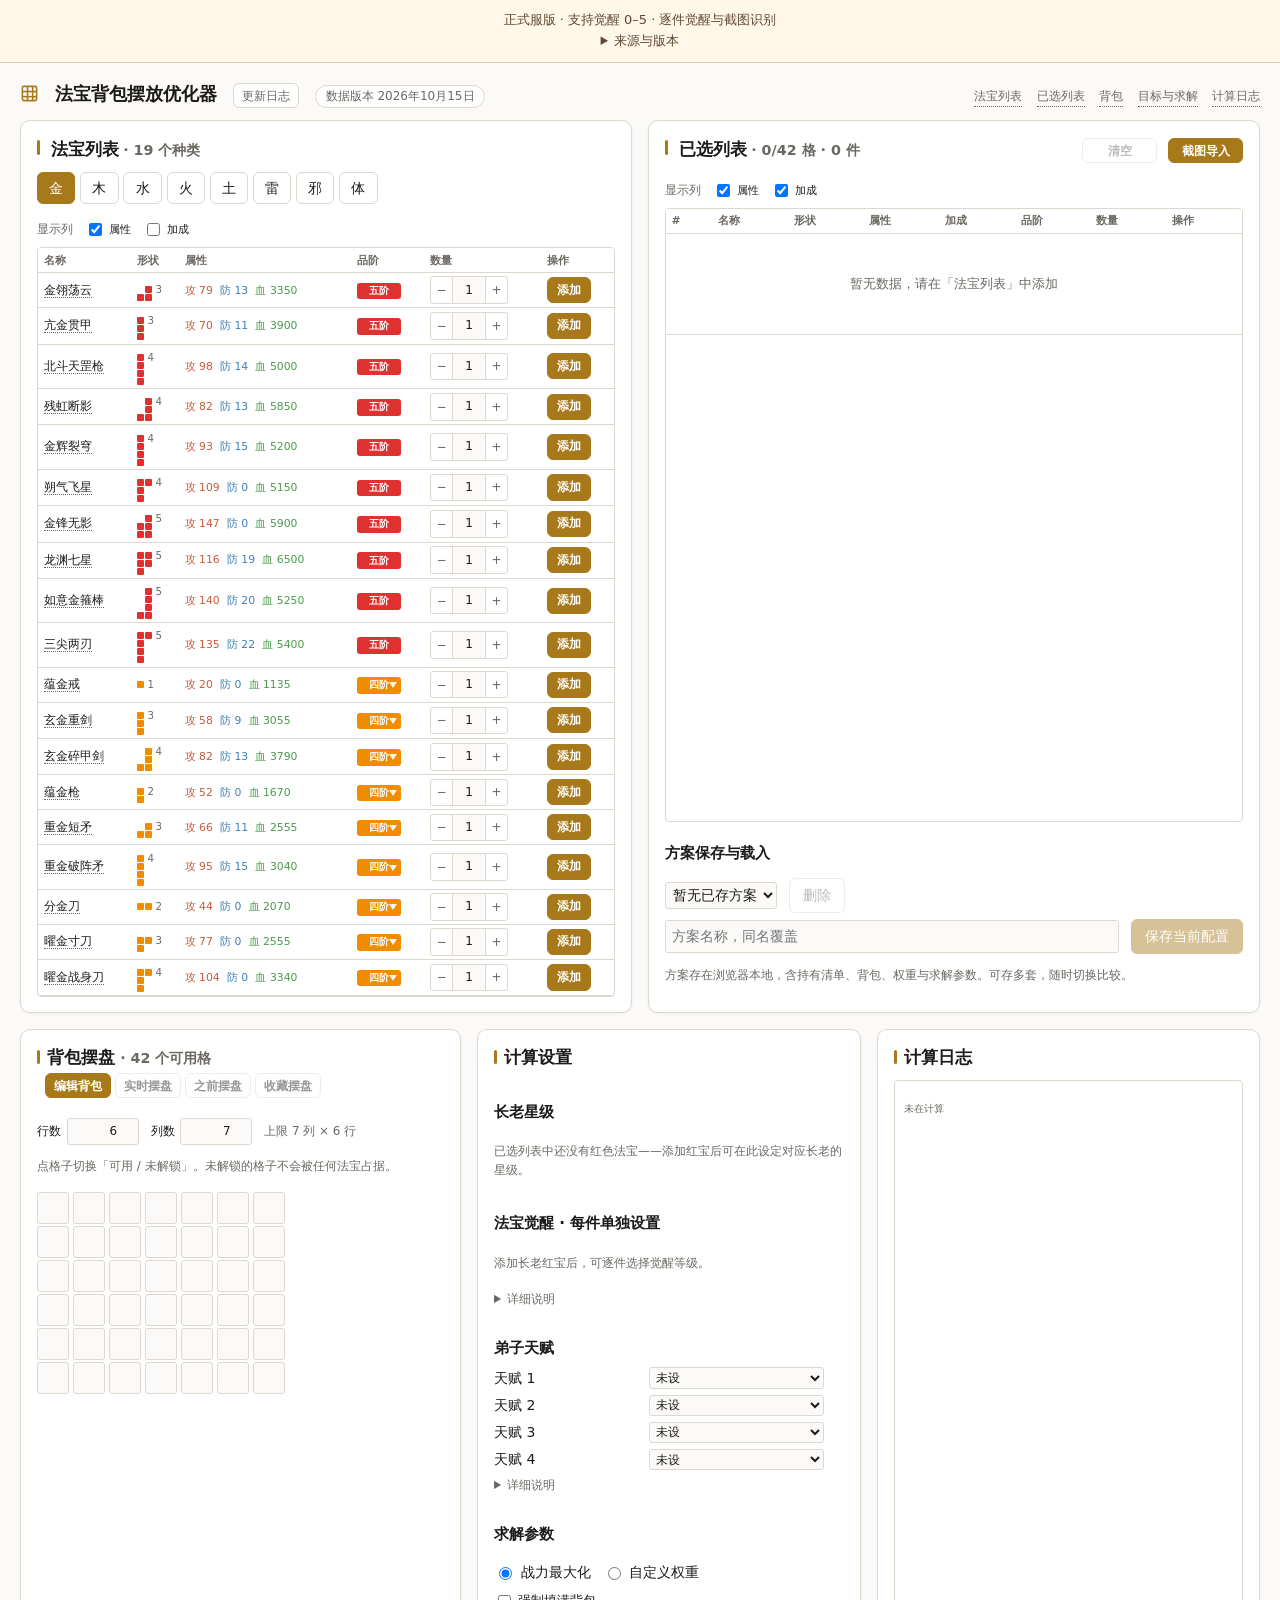
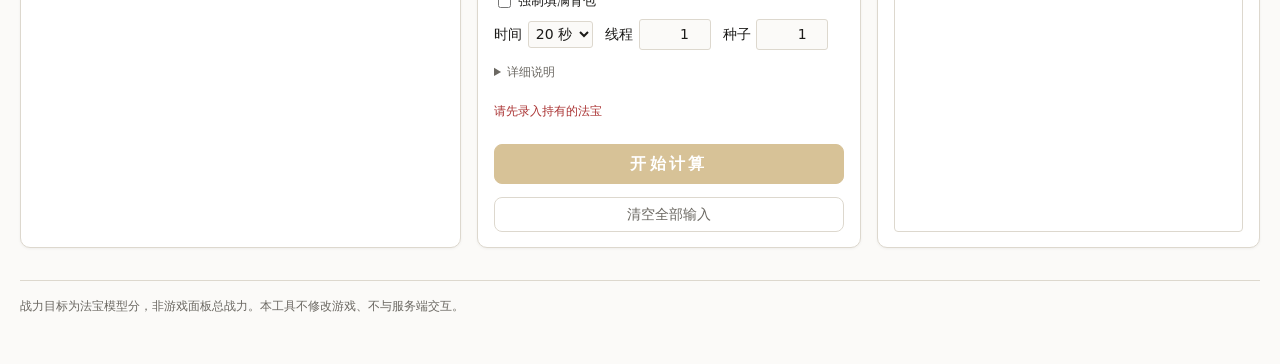
==== commit 8af5501f: "同步正式服资源并优化双修识别" ====
--- a/index.html
+++ b/index.html
@@ -3,9 +3,9 @@
   <head>
     <meta charset="UTF-8" />
     <meta name="viewport" content="width=device-width, initial-scale=1.0" />
-    <title>老祖法宝模拟器 · 四五觉版</title>
+    <title>老祖法宝模拟器 · 正式服版</title>
     <script type="module">var Ra=Object.defineProperty;var La=(t,e,s)=>e in t?Ra(t,e,{enumerable:!0,configurable:!0,writable:!0,value:s}):t[e]=s;var B=(t,e,s)=>La(t,typeof e!="symbol"?e+"":e,s);(function(){const e=document.createElement("link").relList;if(e&&e.supports&&e.supports("modulepreload"))return;for(const n of document.querySelectorAll('link[rel="modulepreload"]'))a(n);new MutationObserver(n=>{for(const l of n)if(l.type==="childList")for(const i of l.addedNodes)i.tagName==="LINK"&&i.rel==="modulepreload"&&a(i)}).observe(document,{childList:!0,subtree:!0});function s(n){const l={};return n.integrity&&(l.integrity=n.integrity),n.referrerPolicy&&(l.referrerPolicy=n.referrerPolicy),n.crossOrigin==="use-credentials"?l.credentials="include":n.crossOrigin==="anonymous"?l.credentials="omit":l.credentials="same-origin",l}function a(n){if(n.ep)return;n.ep=!0;const l=s(n);fetch(n.href,l)}})();var g0,L,$s,Es,xe,$t,Ns,Hs,D0,G1,w1,Os,vt,Q0,K0,t0={},s0=[],ja=/acit|ex(?:s|g|n|p|$)|rph|grid|ows|mnc|ntw|ine[ch]|zoo|^ord|itera/i,w0=Array.isArray;function Me(t,e){for(var s in e)t[s]=e[s];return t}function It(t){t&&t.parentNode&&t.parentNode.removeChild(t)}function za(t,e,s){var a,n,l,i={};for(l in e)l=="key"?a=e[l]:l=="ref"?n=e[l]:i[l]=e[l];if(arguments.length>2&&(i.children=arguments.length>3?g0.call(arguments,2):s),typeof t=="function"&&t.defaultProps!=null)for(l in t.defaultProps)i[l]===void 0&&(i[l]=t.defaultProps[l]);return Y1(t,i,a,n,null)}function Y1(t,e,s,a,n){var l={type:t,props:e,key:s,ref:a,__k:null,__:null,__b:0,__e:null,__c:null,constructor:void 0,__v:n??++$s,__i:-1,__u:0};return n==null&&L.vnode!=null&&L.vnode(l),l}function R(t){return t.children}function b1(t,e){this.props=t,this.context=e}function Qe(t,e){if(e==null)return t.__?Qe(t.__,t.__i+1):null;for(var s;e<t.__k.length;e++)if((s=t.__k[e])!=null&&s.__e!=null)return s.__e;return typeof t.type=="function"?Qe(t):null}function Ua(t){if(t.__P&&t.__d){var e=t.__v,s=e.__e,a=[],n=[],l=Me({},e);l.__v=e.__v+1,L.vnode&&L.vnode(l),gt(t.__P,l,e,t.__n,t.__P.namespaceURI,32&e.__u?[s]:null,a,s??Qe(e),!!(32&e.__u),n),l.__v=e.__v,l.__.__k[l.__i]=l,Us(a,l,n),e.__e=e.__=null,l.__e!=s&&Rs(l)}}function Rs(t){if((t=t.__)!=null&&t.__c!=null)return t.__e=t.__c.base=null,t.__k.some(function(e){if(e!=null&&e.__e!=null)return t.__e=t.__c.base=e.__e}),Rs(t)}function Et(t){(!t.__d&&(t.__d=!0)&&xe.push(t)&&!a0.__r++||$t!=L.debounceRendering)&&(($t=L.debounceRendering)||Ns)(a0)}function a0(){try{for(var t,e=1;xe.length;)xe.length>e&&xe.sort(Hs),t=xe.shift(),e=xe.length,Ua(t)}finally{xe.length=a0.__r=0}}function Ls(t,e,s,a,n,l,i,o,c,u,f){var v,d,m,A,h,b,I=a&&a.__k||s0,y=e.length;for(c=Ga(s,e,I,c,y),v=0;v<y;v++)(m=s.__k[v])!=null&&(d=m.__i!=-1&&I[m.__i]||t0,m.__i=v,b=gt(t,m,d,n,l,i,o,c,u,f),A=m.__e,m.ref&&d.ref!=m.ref&&(d.ref&&wt(d.ref,null,m),f.push(m.ref,m.__c||A,m)),h==null&&A!=null&&(h=A),4&m.__u?(c=js(m,c,t),d.__e&&(d.__e=null)):typeof m.type=="function"&&b!==void 0?c=b:A&&(c=A.nextSibling),m.__u&=-7);return s.__e=h,c}function Ga(t,e,s,a,n){var l,i,o,c,u,f=s.length,v=f,d=0;for(t.__k=new Array(n),l=0;l<n;l++)(i=e[l])!=null&&typeof i!="boolean"&&typeof i!="function"?(typeof i=="string"||typeof i=="number"||typeof i=="bigint"||i.constructor==String?i=t.__k[l]=Y1(null,i,null,null,null):w0(i)?i=t.__k[l]=Y1(R,{children:i},null,null,null):i.constructor===void 0&&i.__b>0?i=t.__k[l]=Y1(i.type,i.props,i.key,i.ref?i.ref:null,i.__v):t.__k[l]=i,c=l+d,i.__=t,i.__b=t.__b+1,o=null,(u=i.__i=Ya(i,s,c,v))!=-1&&(v--,(o=s[u])&&(o.__u|=2)),o==null||o.__v==null?(u==-1&&(n>f?d--:n<f&&d++),typeof i.type!="function"&&(i.__u|=4)):u!=c&&(u==c-1?d--:u==c+1?d++:(u>c?d--:d++,i.__u|=4))):t.__k[l]=null;if(v)for(l=0;l<f;l++)(o=s[l])!=null&&(2&o.__u)==0&&(o.__e==a&&(a=Qe(o)),Ys(o,o));return a}function js(t,e,s){var a,n;if(typeof t.type=="function"){for(a=t.__k,n=0;a&&n<a.length;n++)a[n]&&(a[n].__=t,e=js(a[n],e,s));return e}t.__e!=e&&(e&&t.type&&!e.parentNode&&(e=Qe(t)),e=s.insertBefore(t.__e,e||null));do e=e&&e.nextSibling;while(e!=null&&e.nodeType==8);return e}function Ya(t,e,s,a){var n,l,i,o=t.key,c=t.type,u=e[s],f=u!=null&&(2&u.__u)==0;if(u===null&&o==null||f&&o==u.key&&c==u.type)return s;if(a>(f?1:0)){for(n=s-1,l=s+1;n>=0||l<e.length;)if((u=e[i=n>=0?n--:l++])!=null&&(2&u.__u)==0&&o==u.key&&c==u.type)return i}return-1}function Nt(t,e,s){e[0]=="-"?t.setProperty(e,s??""):t[e]=s==null?"":typeof s!="number"||ja.test(e)?s:s+"px"}function j1(t,e,s,a,n){var l,i;e:if(e=="style")if(typeof s=="string")t.style.cssText=s;else{if(typeof a=="string"&&(t.style.cssText=a=""),a)for(e in a)s&&e in s||Nt(t.style,e,"");if(s)for(e in s)a&&s[e]==a[e]||Nt(t.style,e,s[e])}else if(e[0]=="o"&&e[1]=="n")l=e!=(e=e.replace(Os,"$1")),i=e.toLowerCase(),e=i in t||e=="onFocusOut"||e=="onFocusIn"?i.slice(2):e.slice(2),t.l||(t.l={}),t.l[e+l]=s,s?a?s[w1]=a[w1]:(s[w1]=vt,t.addEventListener(e,l?K0:Q0,l)):t.removeEventListener(e,l?K0:Q0,l);else{if(n=="http://www.w3.org/2000/svg")e=e.replace(/xlink(H|:h)/,"h").replace(/sName$/,"s");else if(e!="width"&&e!="height"&&e!="href"&&e!="list"&&e!="form"&&e!="tabIndex"&&e!="download"&&e!="rowSpan"&&e!="colSpan"&&e!="role"&&e!="popover"&&e in t)try{t[e]=s??"";break e}catch{}typeof s=="function"||(s==null||s===!1&&e[4]!="-"?t.removeAttribute(e):t.setAttribute(e,e=="popover"&&s==1?"":s))}}function Ht(t){return function(e){if(this.l){var s=this.l[e.type+t];if(e[G1]==null)e[G1]=vt++;else if(e[G1]<s[w1])return;return s(L.event?L.event(e):e)}}}function gt(t,e,s,a,n,l,i,o,c,u){var f,v,d,m,A,h,b,I,y,S,O,E,N,D,_,p,g=e.type;if(e.constructor!==void 0)return null;128&s.__u&&(c=!!(32&s.__u),l=[o=e.__e=s.__e]),(f=L.__b)&&f(e);e:if(typeof g=="function"){v=i.length;try{if(y=e.props,S=g.prototype&&g.prototype.render,O=(f=g.contextType)&&a[f.__c],E=f?O?O.props.value:f.__:a,s.__c?I=(d=e.__c=s.__c).__=d.__E:(S?e.__c=d=new g(y,E):(e.__c=d=new b1(y,E),d.constructor=g,d.render=Qa),O&&O.sub(d),d.state||(d.state={}),d.__n=a,m=d.__d=!0,d.__h=[],d._sb=[]),S&&d.__s==null&&(d.__s=d.state),S&&g.getDerivedStateFromProps!=null&&(d.__s==d.state&&(d.__s=Me({},d.__s)),Me(d.__s,g.getDerivedStateFromProps(y,d.__s))),A=d.props,h=d.state,d.__v=e,m)S&&g.getDerivedStateFromProps==null&&d.componentWillMount!=null&&d.componentWillMount(),S&&d.componentDidMount!=null&&d.__h.push(d.componentDidMount);else{if(S&&g.getDerivedStateFromProps==null&&y!==A&&d.componentWillReceiveProps!=null&&d.componentWillReceiveProps(y,E),e.__v==s.__v||!d.__e&&d.shouldComponentUpdate!=null&&d.shouldComponentUpdate(y,d.__s,E)===!1){e.__v!=s.__v&&(d.props=y,d.state=d.__s,d.__d=!1),e.__e=s.__e,e.__k=s.__k,e.__k.some(function(w){w&&(w.__=e)}),s0.push.apply(d.__h,d._sb),d._sb=[],d.__h.length&&i.push(d),o=Qe(s);break e}d.componentWillUpdate!=null&&d.componentWillUpdate(y,d.__s,E),S&&d.componentDidUpdate!=null&&d.__h.push(function(){d.componentDidUpdate(A,h,b)})}if(d.context=E,d.props=y,d.__P=t,d.__e=!1,N=L.__r,D=0,S)d.state=d.__s,d.__d=!1,N&&N(e),f=d.render(d.props,d.state,d.context),s0.push.apply(d.__h,d._sb),d._sb=[];else do d.__d=!1,N&&N(e),f=d.render(d.props,d.state,d.context),d.state=d.__s;while(d.__d&&++D<25);d.state=d.__s,d.getChildContext!=null&&(a=Me(Me({},a),d.getChildContext())),S&&!m&&d.getSnapshotBeforeUpdate!=null&&(b=d.getSnapshotBeforeUpdate(A,h)),_=f!=null&&f.type===R&&f.key==null?Gs(f.props.children):f,o=Ls(t,w0(_)?_:[_],e,s,a,n,l,i,o,c,u),d.base=e.__e,e.__u&=-161,d.__h.length&&i.push(d),I&&(d.__E=d.__=null)}catch(w){if(i.length=v,e.__v=null,c||l!=null){if(w.then){for(e.__u|=c?160:128;o&&o.nodeType==8&&o.nextSibling;)o=o.nextSibling;l!=null&&(l[l.indexOf(o)]=null),e.__e=o}else if(l!=null)for(p=l.length;p--;)It(l[p])}else e.__e=s.__e;e.__k==null&&(e.__k=s.__k||[]),w.then||zs(e),L.__e(w,e,s)}}else l==null&&e.__v==s.__v?(e.__k=s.__k,e.__e=s.__e):o=e.__e=Wa(s.__e,e,s,a,n,l,i,c,u);return(f=L.diffed)&&f(e),128&e.__u?void 0:o}function zs(t){t&&(t.__c&&(t.__c.__e=!0),t.__k&&t.__k.some(zs))}function Us(t,e,s){for(var a=0;a<s.length;a++)wt(s[a],s[++a],s[++a]);L.__c&&L.__c(e,t),t.some(function(n){try{t=n.__h,n.__h=[],t.some(function(l){l.call(n)})}catch(l){L.__e(l,n.__v)}})}function Gs(t){return typeof t!="object"||t==null||t.__b>0?t:w0(t)?t.map(Gs):t.constructor!==void 0?null:Me({},t)}function Wa(t,e,s,a,n,l,i,o,c){var u,f,v,d,m,A,h,b=s.props||t0,I=e.props,y=e.type;if(y=="svg"?n="http://www.w3.org/2000/svg":y=="math"?n="http://www.w3.org/1998/Math/MathML":n||(n="http://www.w3.org/1999/xhtml"),l!=null){for(u=0;u<l.length;u++)if((m=l[u])&&"setAttribute"in m==!!y&&(y?m.localName==y:m.nodeType==3)){t=m,l[u]=null;break}}if(t==null){if(y==null)return document.createTextNode(I);t=document.createElementNS(n,y,I.is&&I),o&&(L.__m&&L.__m(e,l),o=!1),l=null}if(y==null)b===I||o&&t.data==I||(t.data=I);else{if(l=y=="textarea"&&I.defaultValue!=null?null:l&&g0.call(t.childNodes),!o&&l!=null)for(b={},u=0;u<t.attributes.length;u++)b[(m=t.attributes[u]).name]=m.value;for(u in b)m=b[u],u=="dangerouslySetInnerHTML"?v=m:u=="children"||u in I||u=="value"&&"defaultValue"in I||u=="checked"&&"defaultChecked"in I||j1(t,u,null,m,n);for(u in I)m=I[u],u=="children"?d=m:u=="dangerouslySetInnerHTML"?f=m:u=="value"?A=m:u=="checked"?h=m:o&&typeof m!="function"||b[u]===m||j1(t,u,m,b[u],n);if(f)o||v&&(f.__html==v.__html||f.__html==t.innerHTML)||(t.innerHTML=f.__html),e.__k=[];else if(v&&(t.innerHTML=""),Ls(e.type=="template"?t.content:t,w0(d)?d:[d],e,s,a,y=="foreignObject"?"http://www.w3.org/1999/xhtml":n,l,i,l?l[0]:s.__k&&Qe(s,0),o,c),l!=null)for(u=l.length;u--;)It(l[u]);o&&y!="textarea"||(u="value",y=="progress"&&A==null?t.removeAttribute("value"):A!=null&&(A!==t[u]||y=="progress"&&!A||y=="option"&&A!=b[u])&&j1(t,u,A,b[u],n),u="checked",h!=null&&h!=t[u]&&j1(t,u,h,b[u],n))}return t}function wt(t,e,s){try{if(typeof t=="function"){var a=typeof t.__u=="function";a&&t.__u(),a&&e==null||(t.__u=t(e))}else t.current=e}catch(n){L.__e(n,s)}}function Ys(t,e,s){var a,n;if(L.unmount&&L.unmount(t),(a=t.ref)&&(a.current&&a.current!=t.__e||wt(a,null,e)),(a=t.__c)!=null){if(a.componentWillUnmount)try{a.componentWillUnmount()}catch(l){L.__e(l,e)}a.base=a.__P=a.__n=null}if(a=t.__k)for(n=0;n<a.length;n++)a[n]&&Ys(a[n],e,s||typeof t.type!="function");s||It(t.__e),t.__c=t.__=t.__e=void 0}function Qa(t,e,s){return this.constructor(t,s)}function Ka(t,e,s){var a,n,l,i;e==document&&(e=document.documentElement),L.__&&L.__(t,e),n=(a=!1)?null:e.__k,l=[],i=[],gt(e,t=e.__k=za(R,null,[t]),n||t0,t0,e.namespaceURI,n?null:e.firstChild?g0.call(e.childNodes):null,l,n?n.__e:e.firstChild,a,i),Us(l,t,i),t.props.children=null}g0=s0.slice,L={__e:function(t,e,s,a){for(var n,l,i;e=e.__;)if((n=e.__c)&&!n.__)try{if((l=n.constructor)&&l.getDerivedStateFromError!=null&&(n.setState(l.getDerivedStateFromError(t)),i=n.__d),n.componentDidCatch!=null&&(n.componentDidCatch(t,a||{}),i=n.__d),i)return n.__E=n}catch(o){t=o}throw t}},$s=0,Es=function(t){return t!=null&&t.constructor===void 0},b1.prototype.setState=function(t,e){var s;s=this.__s!=null&&this.__s!=this.state?this.__s:this.__s=Me({},this.state),typeof t=="function"&&(t=t(Me({},s),this.props)),t&&Me(s,t),t!=null&&this.__v&&(e&&this._sb.push(e),Et(this))},b1.prototype.forceUpdate=function(t){this.__v&&(this.__e=!0,t&&this.__h.push(t),Et(this))},b1.prototype.render=R,xe=[],Ns=typeof Promise=="function"?Promise.prototype.then.bind(Promise.resolve()):setTimeout,Hs=function(t,e){return t.__v.__b-e.__v.__b},a0.__r=0,D0=Math.random().toString(8),G1="__d"+D0,w1="__a"+D0,Os=/(PointerCapture)$|Capture$/i,vt=0,Q0=Ht(!1),K0=Ht(!0);var Xa=0;function r(t,e,s,a,n,l){e||(e={});var i,o,c=e;if("ref"in c)for(o in c={},e)o=="ref"?i=e[o]:c[o]=e[o];var u={type:t,props:c,key:s,ref:i,__k:null,__:null,__b:0,__e:null,__c:null,constructor:void 0,__v:--Xa,__i:-1,__u:0,__source:n,__self:l};if(typeof t=="function"&&(i=t.defaultProps))for(o in i)c[o]===void 0&&(c[o]=i[o]);return L.vnode&&L.vnode(u),u}var X0,ne,T0,Ot,Rt=0,Ws=[],Q=L,Lt=Q.__b,jt=Q.__r,zt=Q.diffed,Ut=Q.__c,Gt=Q.unmount,Yt=Q.__;function Va(t,e){Q.__h&&Q.__h(ne,t,Rt||e),Rt=0;var s=ne.__H||(ne.__H={__:[],__h:[]});return t>=s.__.length&&s.__.push({}),s.__[t]}function Qs(t,e){var s=Va(X0++,7);return en(s.__H,e)&&(s.__=t(),s.__H=e,s.__h=t),s.__}function Ja(){for(var t;t=Ws.shift();){var e=t.__H;if(t.__P&&e)try{e.__h.some(W1),e.__h.some(V0),e.__h=[]}catch(s){e.__h=[],Q.__e(s,t.__v)}}}Q.__b=function(t){ne=null,Lt&&Lt(t)},Q.__=function(t,e){t&&e.__k&&e.__k.__m&&(t.__m=e.__k.__m),Yt&&Yt(t,e)},Q.__r=function(t){jt&&jt(t),X0=0;var e=(ne=t.__c).__H;e&&(T0===ne?(e.__h=[],ne.__h=[],e.__.some(function(s){s.__N&&(s.__=s.__N),s.u=s.__N=void 0})):(e.__h.some(W1),e.__h.some(V0),e.__h=[],X0=0)),T0=ne},Q.diffed=function(t){zt&&zt(t);var e=t.__c;e&&e.__H&&(e.__H.__h.length&&(Ws.push(e)!==1&&Ot===Q.requestAnimationFrame||((Ot=Q.requestAnimationFrame)||Za)(Ja)),e.__H.__.some(function(s){s.u&&(s.__H=s.u,s.u=void 0)})),T0=ne=null},Q.__c=function(t,e){e.some(function(s){try{s.__h.some(W1),s.__h=s.__h.filter(function(a){return!a.__||V0(a)})}catch(a){e.some(function(n){n.__h&&(n.__h=[])}),e=[],Q.__e(a,s.__v)}}),Ut&&Ut(t,e)},Q.unmount=function(t){Gt&&Gt(t);var e,s=t.__c;s&&s.__H&&(s.__H.__.some(function(a){try{W1(a)}catch(n){e=n}}),s.__H=void 0,e&&Q.__e(e,s.__v))};var Wt=typeof requestAnimationFrame=="function";function Za(t){var e,s=function(){clearTimeout(a),Wt&&cancelAnimationFrame(e),setTimeout(t)},a=setTimeout(s,35);Wt&&(e=requestAnimationFrame(s))}function W1(t){var e=ne,s=t.__c;typeof s=="function"&&(t.__c=void 0,s()),ne=e}function V0(t){var e=ne;t.__c=t.__(),ne=e}function en(t,e){return!t||t.length!==e.length||e.some(function(s,a){return s!==t[a]})}var tn=Symbol.for("preact-signals");function b0(){if(Se>1)Se--;else{var t,e=!1;for((function(){var n=r0;for(r0=void 0;n!==void 0;){var l=n.S;if(l.v===n.v)for(var i=l.t;i!==void 0;i=i.x)i.i===n.i&&(i.i=l.i);n=n.o}})();k1!==void 0;){var s=k1;for(k1=void 0,n0++;s!==void 0;){var a=s.u;if(s.u=void 0,s.f&=-3,!(8&s.f)&&Xs(s))try{s.c()}catch(n){e||(t=n,e=!0)}s=a}}if(n0=0,Se--,e)throw t}}function sn(t){if(Se>0)return t();J0=++an,Se++;try{return t()}finally{b0()}}var y1,G=void 0;function y0(t){var e=G,s=y1;G=void 0,y1=void 0;try{return t()}finally{G=e,y1=s}}var k1=void 0,Se=0,n0=0,an=0,J0=0,r0=void 0,l0=0;function Ks(t){if(G!==void 0){var e=t.n;if(e===void 0||e.t!==G)return e={i:0,S:t,p:G.s,n:void 0,t:G,e:void 0,x:void 0,r:e},G.s!==void 0&&(G.s.n=e),G.s=e,t.n=e,32&G.f&&t.S(e),e;if(e.i===-1)return e.i=0,e.n!==void 0&&(e.n.p=e.p,e.p!==void 0&&(e.p.n=e.n),e.p=G.s,e.n=void 0,G.s.n=e,G.s=e),e}}function Z(t,e){this.v=t,this.i=0,this.n=void 0,this.t=void 0,this.l=0,this.W=e?.watched,this.Z=e?.unwatched,this.name=e?.name}Z.prototype.brand=tn;Z.prototype.h=function(){return!0};Z.prototype.S=function(t){var e=this,s=this.t;s!==t&&t.e===void 0&&(t.x=s,this.t=t,s!==void 0?s.e=t:y0(function(){var a;(a=e.W)==null||a.call(e)}))};Z.prototype.U=function(t){var e=this;if(this.t!==void 0){var s=t.e,a=t.x;s!==void 0&&(s.x=a,t.e=void 0),a!==void 0&&(a.e=s,t.x=void 0),t===this.t&&(this.t=a,a===void 0&&y0(function(){var n;(n=e.Z)==null||n.call(e)}))}};Z.prototype.subscribe=function(t){var e=this;return H1(function(){var s=e.value;y0(function(){return t(s)})},{name:"sub"})};Z.prototype.valueOf=function(){return this.value};Z.prototype.toString=function(){return this.value+""};Z.prototype.toJSON=function(){return this.value};Z.prototype.peek=function(){var t=this;return y0(function(){return t.value})};Object.defineProperty(Z.prototype,"value",{get:function(){var t=Ks(this);return t!==void 0&&(t.i=this.i),this.v},set:function(t){if(t!==this.v){if(n0>100)throw new Error("Cycle detected");(function(s){Se!==0&&n0===0&&s.l!==J0&&(s.l=J0,r0={S:s,v:s.v,i:s.i,o:r0})})(this),this.v=t,this.i++,l0++,Se++;try{for(var e=this.t;e!==void 0;e=e.x)e.t.N()}finally{b0()}}}});function C(t,e){return new Z(t,e)}function Xs(t){for(var e=t.s;e!==void 0;e=e.n)if(e.S.i!==e.i||!e.S.h()||e.S.i!==e.i)return!0;return!1}function Vs(t){for(var e=t.s;e!==void 0;e=e.n){var s=e.S.n;if(s!==void 0&&(e.r=s),e.S.n=e,e.i=-1,e.n===void 0){t.s=e;break}}}function Js(t){for(var e=t.s,s=void 0;e!==void 0;){var a=e.p;e.i===-1?(e.S.U(e),a!==void 0&&(a.n=e.n),e.n!==void 0&&(e.n.p=a)):s=e,e.S.n=e.r,e.r!==void 0&&(e.r=void 0),e=a}t.s=s}function Ze(t,e){Z.call(this,void 0,e),this.x=t,this.s=void 0,this.g=l0-1,this.f=4}Ze.prototype=new Z;Ze.prototype.h=function(){if(this.f&=-3,1&this.f)return!1;if((36&this.f)==32||(this.f&=-5,this.g===l0))return!0;if(this.g=l0,this.f|=1,this.i>0&&!Xs(this))return this.f&=-2,!0;var t=G;try{Vs(this),G=this;var e=this.x();(16&this.f||this.v!==e||this.i===0)&&(this.v=e,this.f&=-17,this.i++)}catch(s){this.v=s,this.f|=16,this.i++}return G=t,Js(this),this.f&=-2,!0};Ze.prototype.S=function(t){if(this.t===void 0){this.f|=36;for(var e=this.s;e!==void 0;e=e.n)e.S.S(e)}Z.prototype.S.call(this,t)};Ze.prototype.U=function(t){if(this.t!==void 0&&(Z.prototype.U.call(this,t),this.t===void 0)){this.f&=-33;for(var e=this.s;e!==void 0;e=e.n)e.S.U(e)}};Ze.prototype.N=function(){if(!(2&this.f)){this.f|=6;for(var t=this.t;t!==void 0;t=t.x)t.t.N()}};Object.defineProperty(Ze.prototype,"value",{get:function(){if(1&this.f)throw new Error("Cycle detected");var t=Ks(this);if(this.h(),t!==void 0&&(t.i=this.i),16&this.f)throw this.v;return this.v}});function te(t,e){return new Ze(t,e)}function Zs(t){var e=t.m;if(t.m=void 0,typeof e=="function"){Se++;var s=G;G=void 0;try{e()}catch(a){throw t.f&=-2,t.f|=8,bt(t),a}finally{G=s,b0()}}}function bt(t){for(var e=t.s;e!==void 0;e=e.n)e.S.U(e);t.x=void 0,t.s=void 0,Zs(t)}function nn(t){if(G!==this)throw new Error("Out-of-order effect");Js(this),G=t,this.f&=-2,8&this.f&&bt(this),b0()}function h1(t,e){this.x=t,this.m=void 0,this.s=void 0,this.u=void 0,this.f=32,this.name=e?.name,y1&&y1.push(this)}h1.prototype.c=function(){var t=this.S();try{if(8&this.f||this.x===void 0)return;var e=this.x();typeof e=="function"&&(this.m=e)}finally{t()}};h1.prototype.S=function(){if(1&this.f)throw new Error("Cycle detected");this.f|=1,this.f&=-9,Zs(this),Vs(this),Se++;var t=G;return G=this,nn.bind(this,t)};h1.prototype.N=function(){2&this.f||(this.f|=2,this.u=k1,k1=this)};h1.prototype.d=function(){this.f|=8,1&this.f||bt(this)};h1.prototype.dispose=function(){this.d()};function H1(t,e){var s=new h1(t,e);try{s.c()}catch(n){throw s.d(),n}var a=s.d.bind(s);return a[Symbol.dispose]=a,a}var ea,z1,rn=typeof window<"u"&&!!window.__PREACT_SIGNALS_DEVTOOLS__,ta=[];H1(function(){ea=this.N})();function m1(t,e){L[t]=e.bind(null,L[t]||function(){})}function i0(t){if(z1){var e=z1;z1=void 0,e()}z1=t&&t.S()}function sa(t){var e=this,s=t.data,a=on(s);a.name="ReactiveDom",a.value=s;var n=Qs(function(){for(var o=e,c=e.__v;c=c.__;)if(c.__c){c.__c.__$f|=4;break}var u=te(function(){var m=a.value.value;return m===0?0:m===!0?"":m||""}),f=te(function(){return!Array.isArray(u.value)&&!Es(u.value)}),v=H1(function(){if(this.N=aa,f.value){var m=u.value;o.__v&&o.__v.__e&&o.__v.__e.nodeType===3&&(o.__v.__e.data=m)}}),d=e.__$u.d;return e.__$u.d=function(){v(),d.call(this)},[f,u]},[]),l=n[0],i=n[1];return l.value?i.peek():i.value}sa.displayName="ReactiveTextNode";Object.defineProperties(Z.prototype,{constructor:{configurable:!0,value:void 0},type:{configurable:!0,value:sa},props:{configurable:!0,get:function(){var t=this;return{data:{get value(){return t.value}}}}},__b:{configurable:!0,value:1}});m1("__b",function(t,e){if(typeof e.type=="string"){var s,a=e.props;for(var n in a)if(n!=="children"){var l=a[n];l instanceof Z&&(s||(e.__np=s={}),s[n]=l,a[n]=l.peek())}}t(e)});m1("__r",function(t,e){if(t(e),e.type!==R){i0();var s,a=e.__c;a&&(a.__$f&=-2,(s=a.__$u)===void 0&&(a.__$u=s=(function(n,l){var i;return H1(function(){i=this},{name:l}),i.c=n,i})((function(n){return function(){var l;rn&&((l=this.y)==null||l.call(this)),n.__$f|=1,n.setState({})}})(a),typeof e.type=="function"?e.type.displayName||e.type.name:""))),i0(s)}});m1("__e",function(t,e,s,a){i0(),t(e,s,a)});m1("diffed",function(t,e){i0();var s;if(typeof e.type=="string"&&(s=e.__e)){var a=e.__np,n=e.props,l=s.U;if(l)for(var i in l){var o=l[i];o===void 0||a&&i in a||(o.d(),l[i]=void 0)}if(a){l||(l={},s.U=l);for(var c in a){var u=l[c],f=a[c];u===void 0?(u=ln(s,c,f,n),l[c]=u):u.o(f,n)}}}t(e)});function ln(t,e,s,a){var n=e in t&&t.ownerSVGElement===void 0,l=C(s);return{o:function(i,o){l.value=i,a=o},d:H1(function(){this.N=aa;var i=l.value.value;a[e]!==i&&(a[e]=i,n?t[e]=i:i!=null&&(i!==!1||e[4]==="-")?t.setAttribute(e,i):t.removeAttribute(e))})}}m1("unmount",function(t,e){if(typeof e.type=="string"){var s=e.__e;if(s){var a=s.U;if(a){s.U=void 0;for(var n in a){var l=a[n];l&&l.d()}}}var i=e.__np;if(i){var o=e.props;for(var c in i)o[c]=i[c]}e.__np=void 0}else{var u=e.__c;if(u){var f=u.__$u;f&&(u.__$u=void 0,f.d())}}t(e)});m1("__h",function(t,e,s,a){a<3&&(e.__$f|=2),t(e,s,a)});b1.prototype.shouldComponentUpdate=function(t,e){if(this.__R)return!0;var s=this.__$u,a=s&&s.s!==void 0;for(var n in e)return!0;if(this.__f||typeof this.u=="boolean"&&this.u===!0){var l=2&this.__$f;if(!(a||l||4&this.__$f)||1&this.__$f)return!0}else if(!(a||4&this.__$f)||3&this.__$f)return!0;for(var i in t)if(i!=="__source"&&t[i]!==this.props[i])return!0;for(var o in this.props)if(!(o in t))return!0;return!1};function on(t,e){return Qs(function(){return C(t,e)},[])}var dn=function(t){queueMicrotask(function(){queueMicrotask(t)})};function un(){sn(function(){for(var t;t=ta.shift();)ea.call(t)})}function aa(){ta.push(this)===1&&(L.requestAnimationFrame||dn)(un)}
-const AWDB={"150103":{"teacherId":23101,"teacherName":"魁拔","maxLevel":5,"levels":{"1":{"baseBonus":{},"skillIds":[10501],"globalBuffs":[],"description":"吞噬【蕴金戒】觉醒后获得效果：每有一件相邻金系法宝给本法宝提供30%攻击力加成"},"2":{"baseBonus":{"2001":2000,"2002":2000,"2003":2000},"skillIds":null,"globalBuffs":[],"description":"法宝觉醒后返还一个【蕴金戒】；本法宝攻防血提升20%"},"3":{"baseBonus":{},"skillIds":[10501,10502],"globalBuffs":[],"description":"法宝觉醒后获得效果：使相邻金系法宝攻防血增加8%"},"4":{"baseBonus":{"2001":3000,"2002":3000,"2003":3000},"skillIds":null,"globalBuffs":[],"description":"法宝觉醒后额外返还一个【蕴金戒】；本法宝攻防血提升30%（与其他觉醒效果叠加）"},"5":{"baseBonus":{},"skillIds":[10501,10503],"globalBuffs":[],"description":"法宝觉醒后原相邻效果强化：使相邻金系法宝攻防血增加15%"}},"missingEffects":[]},"150104":{"teacherId":24101,"teacherName":"杨戬","maxLevel":5,"levels":{"1":{"baseBonus":{},"skillIds":[1045,10101],"globalBuffs":[],"description":"吞噬【蕴金戒】觉醒后获得效果：每有一件相邻金系法宝给本法宝提供40%攻击力加成"},"2":{"baseBonus":{"2001":2000,"2002":2000,"2003":2000},"skillIds":null,"globalBuffs":[],"description":"法宝觉醒后返还一个【蕴金戒】；本法宝攻防血提升20%"},"3":{"baseBonus":{},"skillIds":null,"globalBuffs":[{"form":6,"attr":2004,"value":1500,"excludeSource":true},{"form":6,"attr":2005,"value":1500,"excludeSource":true},{"form":6,"attr":2006,"value":1500,"excludeSource":true}],"description":"法宝觉醒后获得额外效果：背包内所有枪法宝攻防血提升15%（自己除外）"},"4":{"baseBonus":{"2001":3000,"2002":3000,"2003":3000},"skillIds":null,"globalBuffs":[],"description":"法宝觉醒后额外返还一个【蕴金戒】；本法宝攻防血提升30%（与其他觉醒效果叠加）"},"5":{"baseBonus":{},"skillIds":null,"globalBuffs":[{"element":1,"attr":2004,"value":1500,"excludeSource":true},{"element":1,"attr":2005,"value":1500,"excludeSource":true},{"element":1,"attr":2006,"value":1500,"excludeSource":true}],"description":"法宝觉醒后获得额外效果：背包内所有金属性法宝攻防血提升15%（本法宝除外）"}},"missingEffects":[]},"150105":{"teacherId":23102,"teacherName":"夜游仙","maxLevel":5,"levels":{"1":{"baseBonus":{},"skillIds":[10701],"globalBuffs":[],"description":"吞噬【蕴金戒】觉醒后获得效果：每有一件相邻金系法宝给本法宝提供30%攻击力加成"},"2":{"baseBonus":{"2001":2000,"2002":2000,"2003":2000},"skillIds":null,"globalBuffs":[],"description":"法宝觉醒后返还一个【蕴金戒】；本法宝攻防血提升20%"},"3":{"baseBonus":{},"skillIds":[10701,10702],"globalBuffs":[],"description":"法宝觉醒后获得效果：使相邻金系法宝攻防血增加8%"},"4":{"baseBonus":{"2001":3000,"2002":3000,"2003":3000},"skillIds":null,"globalBuffs":[],"description":"法宝觉醒后额外返还一个【蕴金戒】；本法宝攻防血提升30%（与其他觉醒效果叠加）"},"5":{"baseBonus":{},"skillIds":[10701,10703],"globalBuffs":[],"description":"法宝觉醒后原相邻效果强化：使相邻金系法宝攻防血增加15%"}},"missingEffects":[]},"150106":{"teacherId":24102,"teacherName":"酒剑仙","maxLevel":5,"levels":{"1":{"baseBonus":{},"skillIds":[1065,10301],"globalBuffs":[],"description":"吞噬【蕴金戒】觉醒后获得效果：每有一件相邻金系法宝给本法宝提供40%攻击力加成"},"2":{"baseBonus":{"2001":2000,"2002":2000,"2003":2000},"skillIds":null,"globalBuffs":[],"description":"法宝觉醒后返还一个【蕴金戒】；本法宝攻防血提升20%"},"3":{"baseBonus":{},"skillIds":null,"globalBuffs":[{"form":2,"attr":2004,"value":1500,"excludeSource":true},{"form":2,"attr":2005,"value":1500,"excludeSource":true},{"form":2,"attr":2006,"value":1500,"excludeSource":true}],"description":"法宝觉醒后获得额外效果：背包内所有剑法宝攻防血提升15%（自己除外）"},"4":{"baseBonus":{"2001":3000,"2002":3000,"2003":3000},"skillIds":null,"globalBuffs":[],"description":"法宝觉醒后额外返还一个【蕴金戒】；本法宝攻防血提升30%（与其他觉醒效果叠加）"},"5":{"baseBonus":{},"skillIds":null,"globalBuffs":[{"element":1,"attr":2004,"value":1500,"excludeSource":true},{"element":1,"attr":2005,"value":1500,"excludeSource":true},{"element":1,"attr":2006,"value":1500,"excludeSource":true}],"description":"法宝觉醒后获得额外效果：背包内所有金属性法宝攻防血提升15%（本法宝除外）"}},"missingEffects":[]},"150107":{"teacherId":23103,"teacherName":"邓婵玉","maxLevel":5,"levels":{"1":{"baseBonus":{},"skillIds":[10801],"globalBuffs":[],"description":"吞噬【蕴金戒】觉醒后获得效果：每有一件相邻金系法宝给本法宝提供30%攻击力加成"},"2":{"baseBonus":{"2001":2000,"2002":2000,"2003":2000},"skillIds":null,"globalBuffs":[],"description":"法宝觉醒后返还一个【蕴金戒】；本法宝攻防血提升20%"},"3":{"baseBonus":{},"skillIds":[10801,10802],"globalBuffs":[],"description":"法宝觉醒后获得效果：使相邻金系法宝攻防血增加8%"},"4":{"baseBonus":{"2001":3000,"2002":3000,"2003":3000},"skillIds":null,"globalBuffs":[],"description":"法宝觉醒后额外返还一个【蕴金戒】；本法宝攻防血提升30%（与其他觉醒效果叠加）"},"5":{"baseBonus":{},"skillIds":[10801,10803],"globalBuffs":[],"description":"法宝觉醒后原相邻效果强化：使相邻金系法宝攻防血增加15%"}},"missingEffects":[]},"150108":{"teacherId":24103,"teacherName":"白虎","maxLevel":5,"levels":{"1":{"baseBonus":{},"skillIds":[1085,10401],"globalBuffs":[],"description":"吞噬【蕴金戒】觉醒后获得效果：每有一件相邻金系法宝给本法宝提供10%伤害加成"},"2":{"baseBonus":{"2001":2000,"2002":2000,"2003":2000},"skillIds":null,"globalBuffs":[],"description":"法宝觉醒后返还一个【蕴金戒】；本法宝攻防血提升20%"},"3":{"baseBonus":{},"skillIds":null,"globalBuffs":[{"form":7,"attr":2004,"value":1500,"excludeSource":true},{"form":7,"attr":2005,"value":1500,"excludeSource":true},{"form":7,"attr":2006,"value":1500,"excludeSource":true}],"description":"法宝觉醒后获得额外效果：背包内所有刀法宝攻防血提升15%（自己除外）"},"4":{"baseBonus":{"2001":3000,"2002":3000,"2003":3000},"skillIds":null,"globalBuffs":[],"description":"法宝觉醒后额外返还一个【蕴金戒】；本法宝攻防血提升30%（与其他觉醒效果叠加）"},"5":{"baseBonus":{},"skillIds":null,"globalBuffs":[{"element":1,"attr":2004,"value":1500,"excludeSource":true},{"element":1,"attr":2005,"value":1500,"excludeSource":true},{"element":1,"attr":2006,"value":1500,"excludeSource":true}],"description":"法宝觉醒后获得额外效果：背包内所有金属性法宝攻防血提升15%（本法宝除外）"}},"missingEffects":[]},"150109":{"teacherId":22101,"teacherName":"大鹏","maxLevel":5,"levels":{"1":{"baseBonus":{"2001":2000,"2002":2000,"2003":2000},"skillIds":null,"globalBuffs":[],"description":"吞噬【蕴金戒】觉醒后获得效果：本法宝攻防血提升20%"},"2":{"baseBonus":{},"skillIds":null,"globalBuffs":[],"description":"法宝觉醒后返还一个【蕴金戒】"},"3":{"baseBonus":{"2001":3000,"2002":3000,"2003":3000},"skillIds":null,"globalBuffs":[],"description":"觉醒后本法宝攻防血提升至50%"},"4":{"baseBonus":{},"skillIds":null,"globalBuffs":[],"description":"法宝觉醒后再额外返还一个【蕴金戒】"},"5":{"baseBonus":{},"skillIds":[10901],"globalBuffs":[],"description":"法宝觉醒后获得额外效果：每有一件相邻金系装备给本装备提供40%攻击力加成"}},"missingEffects":[]},"150110":{"teacherId":22102,"teacherName":"亢金龙","maxLevel":5,"levels":{"1":{"baseBonus":{"2001":2000,"2002":2000,"2003":2000},"skillIds":null,"globalBuffs":[],"description":"吞噬【蕴金戒】觉醒后获得效果：本法宝攻防血提升20%"},"2":{"baseBonus":{},"skillIds":null,"globalBuffs":[],"description":"法宝觉醒后返还一个【蕴金戒】"},"3":{"baseBonus":{"2001":3000,"2002":3000,"2003":3000},"skillIds":null,"globalBuffs":[],"description":"觉醒后本法宝攻防血提升至50%"},"4":{"baseBonus":{},"skillIds":null,"globalBuffs":[],"description":"法宝觉醒后再额外返还一个【蕴金戒】"},"5":{"baseBonus":{},"skillIds":[11001],"globalBuffs":[],"description":"法宝觉醒后获得额外效果：每有一件相邻金系装备给本装备提供40%攻击力加成"}},"missingEffects":[]},"150203":{"teacherId":23201,"teacherName":"刑天","maxLevel":5,"levels":{"1":{"baseBonus":{},"skillIds":[20601],"globalBuffs":[],"description":"吞噬【枯荣种】觉醒后获得效果：每有一件相邻木系法宝给本法宝提供30%攻击力加成"},"2":{"baseBonus":{"2001":2000,"2002":2000,"2003":2000},"skillIds":null,"globalBuffs":[],"description":"法宝觉醒后返还一个【枯荣种】；本法宝攻防血提升20%"},"3":{"baseBonus":{},"skillIds":[20601,20602],"globalBuffs":[],"description":"法宝觉醒后获得效果：使相邻木系法宝攻防血增加8%"},"4":{"baseBonus":{"2001":3000,"2002":3000,"2003":3000},"skillIds":null,"globalBuffs":[],"description":"法宝觉醒后额外返还一个【枯荣种】；本法宝攻防血提升30%（与其他觉醒效果叠加）"},"5":{"baseBonus":{},"skillIds":[20601,20603],"globalBuffs":[],"description":"法宝觉醒后原相邻效果强化：使相邻木系法宝攻防血增加15%"}},"missingEffects":[]},"150204":{"teacherId":24201,"teacherName":"句芒","maxLevel":5,"levels":{"1":{"baseBonus":{},"skillIds":[2045,20101],"globalBuffs":[],"description":"吞噬【枯荣种】觉醒后获得效果：每有一件相邻木系法宝给本法宝提供40%攻击力加成"},"2":{"baseBonus":{"2001":2000,"2002":2000,"2003":2000},"skillIds":null,"globalBuffs":[],"description":"法宝觉醒后返还一个【枯荣种】；本法宝攻防血提升20%"},"3":{"baseBonus":{},"skillIds":null,"globalBuffs":[{"form":2,"attr":2004,"value":1500,"excludeSource":true},{"form":2,"attr":2005,"value":1500,"excludeSource":true},{"form":2,"attr":2006,"value":1500,"excludeSource":true}],"description":"法宝觉醒后获得额外效果：背包内所有剑法宝攻防血提升15%（自己除外）"},"4":{"baseBonus":{"2001":3000,"2002":3000,"2003":3000},"skillIds":null,"globalBuffs":[],"description":"法宝觉醒后额外返还一个【枯荣种】；本法宝攻防血提升30%（与其他觉醒效果叠加）"},"5":{"baseBonus":{},"skillIds":null,"globalBuffs":[{"element":2,"attr":2004,"value":1500,"excludeSource":true},{"element":2,"attr":2005,"value":1500,"excludeSource":true},{"element":2,"attr":2006,"value":1500,"excludeSource":true}],"description":"法宝觉醒后获得额外效果：背包内所有木属性法宝攻防血提升15%（本法宝除外）"}},"missingEffects":[]},"150205":{"teacherId":23203,"teacherName":"瓶灵","maxLevel":5,"levels":{"1":{"baseBonus":{},"skillIds":[21001],"globalBuffs":[],"description":"吞噬【枯荣种】觉醒后获得效果：每有一件相邻木系法宝给本法宝提供30%生命值加成"},"2":{"baseBonus":{"2001":2000,"2002":2000,"2003":2000},"skillIds":null,"globalBuffs":[],"description":"法宝觉醒后返还一个【枯荣种】；本法宝攻防血提升20%"},"3":{"baseBonus":{},"skillIds":[21001,21002],"globalBuffs":[],"description":"法宝觉醒后获得效果：使相邻木系法宝攻防血增加8%"},"4":{"baseBonus":{"2001":3000,"2002":3000,"2003":3000},"skillIds":null,"globalBuffs":[],"description":"法宝觉醒后额外返还一个【枯荣种】；本法宝攻防血提升30%（与其他觉醒效果叠加）"},"5":{"baseBonus":{},"skillIds":[21001,21003],"globalBuffs":[],"description":"法宝觉醒后原相邻效果强化：使相邻木系法宝攻防血增加15%"}},"missingEffects":[]},"150206":{"teacherId":24203,"teacherName":"蛊神","maxLevel":5,"levels":{"1":{"baseBonus":{},"skillIds":[2085,20501],"globalBuffs":[],"description":"吞噬【枯荣种】觉醒后获得效果：每有一件相邻木系法宝给本法宝提供10%伤害加成"},"2":{"baseBonus":{"2001":2000,"2002":2000,"2003":2000},"skillIds":null,"globalBuffs":[],"description":"法宝觉醒后返还一个【枯荣种】；本法宝攻防血提升20%"},"3":{"baseBonus":{},"skillIds":null,"globalBuffs":[{"form":4,"attr":2004,"value":1500,"excludeSource":true},{"form":4,"attr":2005,"value":1500,"excludeSource":true},{"form":4,"attr":2006,"value":1500,"excludeSource":true}],"description":"法宝觉醒后获得额外效果：背包内所有异法宝攻防血提升15%（自己除外）"},"4":{"baseBonus":{"2001":3000,"2002":3000,"2003":3000},"skillIds":null,"globalBuffs":[],"description":"法宝觉醒后额外返还一个【枯荣种】；本法宝攻防血提升30%（与其他觉醒效果叠加）"},"5":{"baseBonus":{},"skillIds":null,"globalBuffs":[{"element":2,"attr":2004,"value":1500,"excludeSource":true},{"element":2,"attr":2005,"value":1500,"excludeSource":true},{"element":2,"attr":2006,"value":1500,"excludeSource":true}],"description":"法宝觉醒后获得额外效果：背包内所有木属性法宝攻防血提升15%（本法宝除外）"}},"missingEffects":[]},"150207":{"teacherId":23202,"teacherName":"七色鹿","maxLevel":5,"levels":{"1":{"baseBonus":{},"skillIds":[20801],"globalBuffs":[],"description":"吞噬【枯荣种】觉醒后获得效果：每有一件相邻木系法宝给本法宝提供30%攻击力加成"},"2":{"baseBonus":{"2001":2000,"2002":2000,"2003":2000},"skillIds":null,"globalBuffs":[],"description":"法宝觉醒后返还一个【枯荣种】；本法宝攻防血提升20%"},"3":{"baseBonus":{},"skillIds":[20801,20802],"globalBuffs":[],"description":"法宝觉醒后获得效果：使相邻木系法宝攻防血增加8%"},"4":{"baseBonus":{"2001":3000,"2002":3000,"2003":3000},"skillIds":null,"globalBuffs":[],"description":"法宝觉醒后额外返还一个【枯荣种】；本法宝攻防血提升30%（与其他觉醒效果叠加）"},"5":{"baseBonus":{},"skillIds":[20801,20803],"globalBuffs":[],"description":"法宝觉醒后原相邻效果强化：使相邻木系法宝攻防血增加15%"}},"missingEffects":[]},"150208":{"teacherId":24202,"teacherName":"灵山巫祖","maxLevel":5,"levels":{"1":{"baseBonus":{},"skillIds":[2065,20301],"globalBuffs":[],"description":"吞噬【枯荣种】觉醒后获得效果：每有一件相邻木系法宝给本法宝提供10%伤害加成"},"2":{"baseBonus":{"2001":2000,"2002":2000,"2003":2000},"skillIds":null,"globalBuffs":[],"description":"法宝觉醒后返还一个【枯荣种】；本法宝攻防血提升20%"},"3":{"baseBonus":{},"skillIds":null,"globalBuffs":[{"form":3,"attr":2004,"value":1500,"excludeSource":true},{"form":3,"attr":2005,"value":1500,"excludeSource":true},{"form":3,"attr":2006,"value":1500,"excludeSource":true}],"description":"法宝觉醒后获得额外效果：背包内所有乐法宝攻防血提升15%（自己除外）"},"4":{"baseBonus":{"2001":3000,"2002":3000,"2003":3000},"skillIds":null,"globalBuffs":[],"description":"法宝觉醒后额外返还一个【枯荣种】；本法宝攻防血提升30%（与其他觉醒效果叠加）"},"5":{"baseBonus":{},"skillIds":null,"globalBuffs":[{"element":2,"attr":2004,"value":1500,"excludeSource":true},{"element":2,"attr":2005,"value":1500,"excludeSource":true},{"element":2,"attr":2006,"value":1500,"excludeSource":true}],"description":"法宝觉醒后获得额外效果：背包内所有木属性法宝攻防血提升15%（本法宝除外）"}},"missingEffects":[]},"150209":{"teacherId":22201,"teacherName":"木吒","maxLevel":5,"levels":{"1":{"baseBonus":{"2001":2000,"2002":2000,"2003":2000},"skillIds":null,"globalBuffs":[],"description":"吞噬【枯荣种】觉醒后获得效果：本法宝攻防血提升20%"},"2":{"baseBonus":{},"skillIds":null,"globalBuffs":[],"description":"法宝觉醒后返还一个【枯荣种】"},"3":{"baseBonus":{"2001":3000,"2002":3000,"2003":3000},"skillIds":null,"globalBuffs":[],"description":"觉醒后本法宝攻防血提升至50%"},"4":{"baseBonus":{},"skillIds":null,"globalBuffs":[],"description":"法宝觉醒后再额外返还一个【枯荣种】"},"5":{"baseBonus":{},"skillIds":[21101],"globalBuffs":[],"description":"法宝觉醒后获得额外效果：每有一件相邻木系装备给本装备提供120%生命值加成"}},"missingEffects":[]},"150210":{"teacherId":22202,"teacherName":"韩湘子","maxLevel":5,"levels":{"1":{"baseBonus":{"2001":2000,"2002":2000,"2003":2000},"skillIds":null,"globalBuffs":[],"description":"吞噬【枯荣种】觉醒后获得效果：本法宝攻防血提升20%"},"2":{"baseBonus":{},"skillIds":null,"globalBuffs":[],"description":"法宝觉醒后返还一个【枯荣种】"},"3":{"baseBonus":{"2001":3000,"2002":3000,"2003":3000},"skillIds":null,"globalBuffs":[],"description":"觉醒后本法宝攻防血提升至50%"},"4":{"baseBonus":{},"skillIds":null,"globalBuffs":[],"description":"法宝觉醒后再额外返还一个【枯荣种】"},"5":{"baseBonus":{},"skillIds":[21201],"globalBuffs":[],"description":"法宝觉醒后获得额外效果：每有一件相邻木系装备给本装备提供40%攻击力加成"}},"missingEffects":[]},"150303":{"teacherId":23301,"teacherName":"洛神","maxLevel":5,"levels":{"1":{"baseBonus":{},"skillIds":[30601],"globalBuffs":[],"description":"吞噬【流水散】觉醒后获得效果：每有一件相邻水系法宝给本法宝提供30%攻击力加成"},"2":{"baseBonus":{"2001":2000,"2002":2000,"2003":2000},"skillIds":null,"globalBuffs":[],"description":"法宝觉醒后返还一个【流水散】；本法宝攻防血提升20%"},"3":{"baseBonus":{},"skillIds":[30601,30602],"globalBuffs":[],"description":"法宝觉醒后获得效果：使相邻水系法宝攻防血增加8%"},"4":{"baseBonus":{"2001":3000,"2002":3000,"2003":3000},"skillIds":null,"globalBuffs":[],"description":"法宝觉醒后额外返还一个【流水散】；本法宝攻防血提升30%（与其他觉醒效果叠加）"},"5":{"baseBonus":{},"skillIds":[30601,30603],"globalBuffs":[],"description":"法宝觉醒后原相邻效果强化：使相邻水系法宝攻防血增加15%"}},"missingEffects":[]},"150304":{"teacherId":24301,"teacherName":"嫦娥","maxLevel":5,"levels":{"1":{"baseBonus":{},"skillIds":[3045,30101],"globalBuffs":[],"description":"吞噬【流水散】觉醒后获得效果：每有一件相邻水系法宝给本法宝提供10%伤害加成"},"2":{"baseBonus":{"2001":2000,"2002":2000,"2003":2000},"skillIds":null,"globalBuffs":[],"description":"法宝觉醒后返还一个【流水散】；本法宝攻防血提升20%"},"3":{"baseBonus":{},"skillIds":null,"globalBuffs":[{"form":2,"attr":2004,"value":1500,"excludeSource":true},{"form":2,"attr":2005,"value":1500,"excludeSource":true},{"form":2,"attr":2006,"value":1500,"excludeSource":true}],"description":"法宝觉醒后获得额外效果：背包内所有剑法宝攻防血提升15%（自己除外）"},"4":{"baseBonus":{"2001":3000,"2002":3000,"2003":3000},"skillIds":null,"globalBuffs":[],"description":"法宝觉醒后额外返还一个【流水散】；本法宝攻防血提升30%（与其他觉醒效果叠加）"},"5":{"baseBonus":{},"skillIds":null,"globalBuffs":[{"element":3,"attr":2004,"value":1500,"excludeSource":true},{"element":3,"attr":2005,"value":1500,"excludeSource":true},{"element":3,"attr":2006,"value":1500,"excludeSource":true}],"description":"法宝觉醒后获得额外效果：背包内所有水属性法宝攻防血提升15%（本法宝除外）"}},"missingEffects":[]},"150305":{"teacherId":23302,"teacherName":"玄女","maxLevel":5,"levels":{"1":{"baseBonus":{},"skillIds":[30801],"globalBuffs":[],"description":"吞噬【流水散】觉醒后获得效果：每有一件相邻水系法宝给本法宝提供10%护盾值加成"},"2":{"baseBonus":{"2001":2000,"2002":2000,"2003":2000},"skillIds":null,"globalBuffs":[],"description":"法宝觉醒后返还一个【流水散】；本法宝攻防血提升20%"},"3":{"baseBonus":{},"skillIds":[30801,30802],"globalBuffs":[],"description":"法宝觉醒后获得效果：使相邻水系法宝攻防血增加8%"},"4":{"baseBonus":{"2001":3000,"2002":3000,"2003":3000},"skillIds":null,"globalBuffs":[],"description":"法宝觉醒后额外返还一个【流水散】；本法宝攻防血提升30%（与其他觉醒效果叠加）"},"5":{"baseBonus":{},"skillIds":[30801,30803],"globalBuffs":[],"description":"法宝觉醒后原相邻效果强化：使相邻水系法宝攻防血增加15%"}},"missingEffects":[]},"150306":{"teacherId":24302,"teacherName":"姜子牙","maxLevel":5,"levels":{"1":{"baseBonus":{},"skillIds":[3065,30301],"globalBuffs":[],"description":"吞噬【流水散】觉醒后获得效果：每有一件相邻水系法宝给本法宝提供40%攻击力加成"},"2":{"baseBonus":{"2001":2000,"2002":2000,"2003":2000},"skillIds":null,"globalBuffs":[],"description":"法宝觉醒后返还一个【流水散】；本法宝攻防血提升20%"},"3":{"baseBonus":{},"skillIds":null,"globalBuffs":[{"form":5,"attr":2004,"value":1500,"excludeSource":true},{"form":5,"attr":2005,"value":1500,"excludeSource":true},{"form":5,"attr":2006,"value":1500,"excludeSource":true}],"description":"法宝觉醒后获得额外效果：背包内所有御法宝攻防血提升15%（自己除外）"},"4":{"baseBonus":{"2001":3000,"2002":3000,"2003":3000},"skillIds":null,"globalBuffs":[],"description":"法宝觉醒后额外返还一个【流水散】；本法宝攻防血提升30%（与其他觉醒效果叠加）"},"5":{"baseBonus":{},"skillIds":null,"globalBuffs":[{"element":3,"attr":2004,"value":1500,"excludeSource":true},{"element":3,"attr":2005,"value":1500,"excludeSource":true},{"element":3,"attr":2006,"value":1500,"excludeSource":true}],"description":"法宝觉醒后获得额外效果：背包内所有水属性法宝攻防血提升15%（本法宝除外）"}},"missingEffects":[]},"150307":{"teacherId":23303,"teacherName":"龙女","maxLevel":5,"levels":{"1":{"baseBonus":{},"skillIds":[31001],"globalBuffs":[],"description":"吞噬【流水散】觉醒后获得效果：每有一件相邻水系法宝给本法宝提供75%防御加成"},"2":{"baseBonus":{"2001":2000,"2002":2000,"2003":2000},"skillIds":null,"globalBuffs":[],"description":"法宝觉醒后返还一个【流水散】；本法宝攻防血提升20%"},"3":{"baseBonus":{},"skillIds":[31001,31002],"globalBuffs":[],"description":"法宝觉醒后获得效果：使相邻水系法宝攻防血增加8%"},"4":{"baseBonus":{"2001":3000,"2002":3000,"2003":3000},"skillIds":null,"globalBuffs":[],"description":"法宝觉醒后额外返还一个【流水散】；本法宝攻防血提升30%（与其他觉醒效果叠加）"},"5":{"baseBonus":{},"skillIds":[31001,31003],"globalBuffs":[],"description":"法宝觉醒后原相邻效果强化：使相邻水系法宝攻防血增加15%"}},"missingEffects":[]},"150308":{"teacherId":24303,"teacherName":"玄冥","maxLevel":5,"levels":{"1":{"baseBonus":{},"skillIds":[3085,30501],"globalBuffs":[],"description":"吞噬【流水散】觉醒后获得效果：每有一件相邻水系法宝给本法宝提供10%伤害加成"},"2":{"baseBonus":{"2001":2000,"2002":2000,"2003":2000},"skillIds":null,"globalBuffs":[],"description":"法宝觉醒后返还一个【流水散】；本法宝攻防血提升20%"},"3":{"baseBonus":{},"skillIds":null,"globalBuffs":[{"form":8,"attr":2004,"value":1500,"excludeSource":true},{"form":8,"attr":2005,"value":1500,"excludeSource":true},{"form":8,"attr":2006,"value":1500,"excludeSource":true}],"description":"法宝觉醒后获得额外效果：背包内所有锤法宝攻防血提升15%（自己除外）"},"4":{"baseBonus":{"2001":3000,"2002":3000,"2003":3000},"skillIds":null,"globalBuffs":[],"description":"法宝觉醒后额外返还一个【流水散】；本法宝攻防血提升30%（与其他觉醒效果叠加）"},"5":{"baseBonus":{},"skillIds":null,"globalBuffs":[{"element":3,"attr":2004,"value":1500,"excludeSource":true},{"element":3,"attr":2005,"value":1500,"excludeSource":true},{"element":3,"attr":2006,"value":1500,"excludeSource":true}],"description":"法宝觉醒后获得额外效果：背包内所有水属性法宝攻防血提升15%（本法宝除外）"}},"missingEffects":[]},"150309":{"teacherId":22301,"teacherName":"谛听","maxLevel":5,"levels":{"1":{"baseBonus":{"2001":2000,"2002":2000,"2003":2000},"skillIds":null,"globalBuffs":[],"description":"吞噬【流水散】觉醒后获得效果：本法宝攻防血提升20%"},"2":{"baseBonus":{},"skillIds":null,"globalBuffs":[],"description":"法宝觉醒后返还一个【流水散】"},"3":{"baseBonus":{"2001":3000,"2002":3000,"2003":3000},"skillIds":null,"globalBuffs":[],"description":"觉醒后本法宝攻防血提升至50%"},"4":{"baseBonus":{},"skillIds":null,"globalBuffs":[],"description":"法宝觉醒后再额外返还一个【流水散】"},"5":{"baseBonus":{},"skillIds":[31101],"globalBuffs":[],"description":"法宝觉醒后获得额外效果：每有一件相邻水系装备给本装备提供40%攻击力加成"}},"missingEffects":[]},"150310":{"teacherId":22302,"teacherName":"冰夷","maxLevel":5,"levels":{"1":{"baseBonus":{"2001":2000,"2002":2000,"2003":2000},"skillIds":null,"globalBuffs":[],"description":"吞噬【流水散】觉醒后获得效果：本法宝攻防血提升20%"},"2":{"baseBonus":{},"skillIds":null,"globalBuffs":[],"description":"法宝觉醒后返还一个【流水散】"},"3":{"baseBonus":{"2001":3000,"2002":3000,"2003":3000},"skillIds":null,"globalBuffs":[],"description":"觉醒后本法宝攻防血提升至50%"},"4":{"baseBonus":{},"skillIds":null,"globalBuffs":[],"description":"法宝觉醒后再额外返还一个【流水散】"},"5":{"baseBonus":{},"skillIds":[31201],"globalBuffs":[],"description":"法宝觉醒后获得额外效果：每有一件相邻水系装备给本装备提供120%生命值加成"}},"missingEffects":[]},"150403":{"teacherId":23401,"teacherName":"燧人氏","maxLevel":5,"levels":{"1":{"baseBonus":{},"skillIds":[40601],"globalBuffs":[],"description":"吞噬【炎脉髓】觉醒后获得效果：每有一件相邻火系法宝给本法宝提供30%攻击力加成"},"2":{"baseBonus":{"2001":2000,"2002":2000,"2003":2000},"skillIds":null,"globalBuffs":[],"description":"法宝觉醒后返还一个【炎脉髓】；本法宝攻防血提升20%"},"3":{"baseBonus":{},"skillIds":[40601,40602],"globalBuffs":[],"description":"法宝觉醒后获得效果：使相邻火系法宝攻防血增加8%"},"4":{"baseBonus":{"2001":3000,"2002":3000,"2003":3000},"skillIds":null,"globalBuffs":[],"description":"法宝觉醒后额外返还一个【炎脉髓】；本法宝攻防血提升30%（与其他觉醒效果叠加）"},"5":{"baseBonus":{},"skillIds":[40601,40603],"globalBuffs":[],"description":"法宝觉醒后原相邻效果强化：使相邻火系法宝攻防血增加15%"}},"missingEffects":[]},"150404":{"teacherId":24401,"teacherName":"妲己","maxLevel":5,"levels":{"1":{"baseBonus":{},"skillIds":[4065,40101],"globalBuffs":[],"description":"吞噬【炎脉髓】觉醒后获得效果：每有一件相邻火系法宝给本法宝提供10%伤害加成"},"2":{"baseBonus":{"2001":2000,"2002":2000,"2003":2000},"skillIds":null,"globalBuffs":[],"description":"法宝觉醒后返还一个【炎脉髓】；本法宝攻防血提升20%"},"3":{"baseBonus":{},"skillIds":null,"globalBuffs":[{"form":4,"attr":2004,"value":1500,"excludeSource":true},{"form":4,"attr":2005,"value":1500,"excludeSource":true},{"form":4,"attr":2006,"value":1500,"excludeSource":true}],"description":"法宝觉醒后获得额外效果：背包内所有异法宝攻防血提升15%（自己除外）"},"4":{"baseBonus":{"2001":3000,"2002":3000,"2003":3000},"skillIds":null,"globalBuffs":[],"description":"法宝觉醒后额外返还一个【炎脉燧】；本法宝攻防血提升30%（与其他觉醒效果叠加）"},"5":{"baseBonus":{},"skillIds":null,"globalBuffs":[{"element":4,"attr":2004,"value":1500,"excludeSource":true},{"element":4,"attr":2005,"value":1500,"excludeSource":true},{"element":4,"attr":2006,"value":1500,"excludeSource":true}],"description":"法宝觉醒后获得额外效果：背包内所有火属性法宝攻防血提升15%（本法宝除外）"}},"missingEffects":[]},"150405":{"teacherId":23402,"teacherName":"日游仙","maxLevel":5,"levels":{"1":{"baseBonus":{},"skillIds":[40801],"globalBuffs":[],"description":"吞噬【炎脉髓】觉醒后获得效果：每有一件相邻火系法宝给本法宝提供30%攻击力加成"},"2":{"baseBonus":{"2001":2000,"2002":2000,"2003":2000},"skillIds":null,"globalBuffs":[],"description":"法宝觉醒后返还一个【炎脉髓】；本法宝攻防血提升20%"},"3":{"baseBonus":{},"skillIds":[40801,40802],"globalBuffs":[],"description":"法宝觉醒后获得效果：使相邻火系法宝攻防血增加8%"},"4":{"baseBonus":{"2001":3000,"2002":3000,"2003":3000},"skillIds":null,"globalBuffs":[],"description":"法宝觉醒后额外返还一个【炎脉髓】；本法宝攻防血提升30%（与其他觉醒效果叠加）"},"5":{"baseBonus":{},"skillIds":[40801,40803],"globalBuffs":[],"description":"法宝觉醒后原相邻效果强化：使相邻火系法宝攻防血增加15%"}},"missingEffects":[]},"150406":{"teacherId":24402,"teacherName":"朱雀","maxLevel":5,"levels":{"1":{"baseBonus":{},"skillIds":[4045,40301],"globalBuffs":[],"description":"吞噬【炎脉髓】觉醒后获得效果：每有一件相邻火系法宝给本法宝提供40%攻击力加成"},"2":{"baseBonus":{"2001":2000,"2002":2000,"2003":2000},"skillIds":null,"globalBuffs":[],"description":"法宝觉醒后返还一个【炎脉髓】；本法宝攻防血提升20%"},"3":{"baseBonus":{},"skillIds":null,"globalBuffs":[{"form":7,"attr":2004,"value":1500,"excludeSource":true},{"form":7,"attr":2005,"value":1500,"excludeSource":true},{"form":7,"attr":2006,"value":1500,"excludeSource":true}],"description":"法宝觉醒后获得额外效果：背包内所有刀法宝攻防血提升15%（自己除外）"},"4":{"baseBonus":{"2001":3000,"2002":3000,"2003":3000},"skillIds":null,"globalBuffs":[],"description":"法宝觉醒后额外返还一个【炎脉燧】；本法宝攻防血提升30%（与其他觉醒效果叠加）"},"5":{"baseBonus":{},"skillIds":null,"globalBuffs":[{"element":4,"attr":2004,"value":1500,"excludeSource":true},{"element":4,"attr":2005,"value":1500,"excludeSource":true},{"element":4,"attr":2006,"value":1500,"excludeSource":true}],"description":"法宝觉醒后获得额外效果：背包内所有火属性法宝攻防血提升15%（本法宝除外）"}},"missingEffects":[]},"150407":{"teacherId":23403,"teacherName":"焰中仙","maxLevel":5,"levels":{"1":{"baseBonus":{},"skillIds":[41001],"globalBuffs":[],"description":"吞噬【炎脉髓】觉醒后获得效果：每有一件相邻火系法宝给本法宝提供30%攻击力加成"},"2":{"baseBonus":{"2001":2000,"2002":2000,"2003":2000},"skillIds":null,"globalBuffs":[],"description":"法宝觉醒后返还一个【炎脉髓】；本法宝攻防血提升20%"},"3":{"baseBonus":{},"skillIds":[41001,41002],"globalBuffs":[],"description":"法宝觉醒后获得效果：使相邻火系法宝攻防血增加8%"},"4":{"baseBonus":{"2001":3000,"2002":3000,"2003":3000},"skillIds":null,"globalBuffs":[],"description":"法宝觉醒后额外返还一个【炎脉髓】；本法宝攻防血提升30%（与其他觉醒效果叠加）"},"5":{"baseBonus":{},"skillIds":[41001,41003],"globalBuffs":[],"description":"法宝觉醒后原相邻效果强化：使相邻火系法宝攻防血增加15%"}},"missingEffects":[]},"150408":{"teacherId":24403,"teacherName":"祝融","maxLevel":5,"levels":{"1":{"baseBonus":{},"skillIds":[4085,40501],"globalBuffs":[],"description":"吞噬【炎脉髓】觉醒后获得效果：每有一件相邻火系法宝给本法宝提供40%攻击力加成"},"2":{"baseBonus":{"2001":2000,"2002":2000,"2003":2000},"skillIds":null,"globalBuffs":[],"description":"法宝觉醒后返还一个【炎脉髓】；本法宝攻防血提升20%"},"3":{"baseBonus":{},"skillIds":null,"globalBuffs":[{"form":3,"attr":2004,"value":1500,"excludeSource":true},{"form":3,"attr":2005,"value":1500,"excludeSource":true},{"form":3,"attr":2006,"value":1500,"excludeSource":true}],"description":"法宝觉醒后获得额外效果：背包内所有乐法宝攻防血提升15%（自己除外）"},"4":{"baseBonus":{"2001":3000,"2002":3000,"2003":3000},"skillIds":null,"globalBuffs":[],"description":"法宝觉醒后额外返还一个【炎脉燧】；本法宝攻防血提升30%（与其他觉醒效果叠加）"},"5":{"baseBonus":{},"skillIds":null,"globalBuffs":[{"element":4,"attr":2004,"value":1500,"excludeSource":true},{"element":4,"attr":2005,"value":1500,"excludeSource":true},{"element":4,"attr":2006,"value":1500,"excludeSource":true}],"description":"法宝觉醒后获得额外效果：背包内所有火属性法宝攻防血提升15%（本法宝除外）"}},"missingEffects":[]},"150409":{"teacherId":22401,"teacherName":"赤烟驹","maxLevel":5,"levels":{"1":{"baseBonus":{"2001":2000,"2002":2000,"2003":2000},"skillIds":null,"globalBuffs":[],"description":"吞噬【炎脉髓】觉醒后获得效果：本法宝攻防血提升20%"},"2":{"baseBonus":{},"skillIds":null,"globalBuffs":[],"description":"法宝觉醒后返还一个【炎脉髓】"},"3":{"baseBonus":{"2001":3000,"2002":3000,"2003":3000},"skillIds":null,"globalBuffs":[],"description":"觉醒后本法宝攻防血提升至50%"},"4":{"baseBonus":{},"skillIds":null,"globalBuffs":[],"description":"法宝觉醒后再额外返还一个【炎脉髓】"},"5":{"baseBonus":{},"skillIds":[41101],"globalBuffs":[],"description":"法宝觉醒后获得额外效果：每有一件相邻火系装备给本装备提供40%攻击力加成"}},"missingEffects":[]},"150410":{"teacherId":22402,"teacherName":"天照","maxLevel":5,"levels":{"1":{"baseBonus":{"2001":2000,"2002":2000,"2003":2000},"skillIds":null,"globalBuffs":[],"description":"吞噬【炎脉髓】觉醒后获得效果：本法宝攻防血提升20%"},"2":{"baseBonus":{},"skillIds":null,"globalBuffs":[],"description":"法宝觉醒后返还一个【炎脉髓】"},"3":{"baseBonus":{"2001":3000,"2002":3000,"2003":3000},"skillIds":null,"globalBuffs":[],"description":"觉醒后本法宝攻防血提升至50%"},"4":{"baseBonus":{},"skillIds":null,"globalBuffs":[],"description":"法宝觉醒后再额外返还一个【炎脉髓】"},"5":{"baseBonus":{},"skillIds":[41201],"globalBuffs":[],"description":"法宝觉醒后获得额外效果：每有一件相邻火系装备给本装备提供40%攻击力加成"}},"missingEffects":[]},"150503":{"teacherId":23501,"teacherName":"柳土獐","maxLevel":5,"levels":{"1":{"baseBonus":{},"skillIds":[50501],"globalBuffs":[],"description":"吞噬【玄黄令】觉醒后获得效果：每有一件相邻土系法宝给本法宝提供75%防御加成"},"2":{"baseBonus":{"2001":2000,"2002":2000,"2003":2000},"skillIds":null,"globalBuffs":[],"description":"法宝觉醒后返还一个【玄黄令】；本法宝攻防血提升20%"},"3":{"baseBonus":{},"skillIds":[50501,50502],"globalBuffs":[],"description":"法宝觉醒后获得效果：使相邻土系法宝攻防血增加8%"},"4":{"baseBonus":{"2001":3000,"2002":3000,"2003":3000},"skillIds":null,"globalBuffs":[],"description":"法宝觉醒后额外返还一个【玄黄令】；本法宝攻防血提升30%（与其他觉醒效果叠加）"},"5":{"baseBonus":{},"skillIds":[50501,50503],"globalBuffs":[],"description":"法宝觉醒后原相邻效果强化：使相邻土系法宝攻防血增加15%"}},"missingEffects":[]},"150504":{"teacherId":24501,"teacherName":"土地","maxLevel":5,"levels":{"1":{"baseBonus":{},"skillIds":[5045,50101],"globalBuffs":[],"description":"吞噬【玄黄令】觉醒后获得效果：每有一件相邻土系法宝给本法宝提供100%防御加成"},"2":{"baseBonus":{"2001":2000,"2002":2000,"2003":2000},"skillIds":null,"globalBuffs":[],"description":"法宝觉醒后返还一个【玄黄令】；本法宝攻防血提升20%"},"3":{"baseBonus":{},"skillIds":null,"globalBuffs":[{"form":8,"attr":2004,"value":1500,"excludeSource":true},{"form":8,"attr":2005,"value":1500,"excludeSource":true},{"form":8,"attr":2006,"value":1500,"excludeSource":true}],"description":"法宝觉醒后获得额外效果：背包内所有锤法宝攻防血提升15%（自己除外）"},"4":{"baseBonus":{"2001":3000,"2002":3000,"2003":3000},"skillIds":null,"globalBuffs":[],"description":"法宝觉醒后额外返还一个【玄黄令】；本法宝攻防血提升30%（与其他觉醒效果叠加）"},"5":{"baseBonus":{},"skillIds":null,"globalBuffs":[{"element":5,"attr":2004,"value":1500,"excludeSource":true},{"element":5,"attr":2005,"value":1500,"excludeSource":true},{"element":5,"attr":2006,"value":1500,"excludeSource":true}],"description":"法宝觉醒后获得额外效果：背包内所有土属性法宝攻防血提升15%（本法宝除外）"}},"missingEffects":[]},"150505":{"teacherId":23503,"teacherName":"土行孙","maxLevel":5,"levels":{"1":{"baseBonus":{},"skillIds":[50701],"globalBuffs":[],"description":"吞噬【玄黄令】觉醒后获得效果：每有一件相邻土系法宝给本法宝提供30%攻击力加成"},"2":{"baseBonus":{"2001":2000,"2002":2000,"2003":2000},"skillIds":null,"globalBuffs":[],"description":"法宝觉醒后返还一个【玄黄令】；本法宝攻防血提升20%"},"3":{"baseBonus":{},"skillIds":[50701,50702],"globalBuffs":[],"description":"法宝觉醒后获得效果：使相邻土系法宝攻防血增加8%"},"4":{"baseBonus":{"2001":3000,"2002":3000,"2003":3000},"skillIds":null,"globalBuffs":[],"description":"法宝觉醒后额外返还一个【玄黄令】；本法宝攻防血提升30%（与其他觉醒效果叠加）"},"5":{"baseBonus":{},"skillIds":[50701,50703],"globalBuffs":[],"description":"法宝觉醒后原相邻效果强化：使相邻土系法宝攻防血增加15%"}},"missingEffects":[]},"150506":{"teacherId":24502,"teacherName":"女娲","maxLevel":5,"levels":{"1":{"baseBonus":{},"skillIds":[5065,50301],"globalBuffs":[],"description":"吞噬【玄黄令】觉醒后获得效果：每有一件相邻土系法宝给本法宝提供40%攻击力加成"},"2":{"baseBonus":{"2001":2000,"2002":2000,"2003":2000},"skillIds":null,"globalBuffs":[],"description":"法宝觉醒后返还一个【玄黄令】；本法宝攻防血提升20%"},"3":{"baseBonus":{},"skillIds":null,"globalBuffs":[{"form":5,"attr":2004,"value":1500,"excludeSource":true},{"form":5,"attr":2005,"value":1500,"excludeSource":true},{"form":5,"attr":2006,"value":1500,"excludeSource":true}],"description":"法宝觉醒后获得额外效果：背包内所有御法宝攻防血提升15%（自己除外）"},"4":{"baseBonus":{"2001":3000,"2002":3000,"2003":3000},"skillIds":null,"globalBuffs":[],"description":"法宝觉醒后额外返还一个【玄黄令】；本法宝攻防血提升30%（与其他觉醒效果叠加）"},"5":{"baseBonus":{},"skillIds":null,"globalBuffs":[{"element":5,"attr":2004,"value":1500,"excludeSource":true},{"element":5,"attr":2005,"value":1500,"excludeSource":true},{"element":5,"attr":2006,"value":1500,"excludeSource":true}],"description":"法宝觉醒后获得额外效果：背包内所有土属性法宝攻防血提升15%（本法宝除外）"}},"missingEffects":[]},"150507":{"teacherId":23502,"teacherName":"夸父","maxLevel":5,"levels":{"1":{"baseBonus":{},"skillIds":[50801],"globalBuffs":[],"description":"吞噬【玄黄令】觉醒后获得效果：每有一件相邻土系法宝给本法宝提供30%攻击力加成"},"2":{"baseBonus":{"2001":2000,"2002":2000,"2003":2000},"skillIds":null,"globalBuffs":[],"description":"法宝觉醒后返还一个【玄黄令】；本法宝攻防血提升20%"},"3":{"baseBonus":{},"skillIds":[50801,50802],"globalBuffs":[],"description":"法宝觉醒后获得效果：使相邻土系法宝攻防血增加8%"},"4":{"baseBonus":{"2001":3000,"2002":3000,"2003":3000},"skillIds":null,"globalBuffs":[],"description":"法宝觉醒后额外返还一个【玄黄令】；本法宝攻防血提升30%（与其他觉醒效果叠加）"},"5":{"baseBonus":{},"skillIds":[50801,50803],"globalBuffs":[],"description":"法宝觉醒后原相邻效果强化：使相邻土系法宝攻防血增加15%"}},"missingEffects":[]},"150508":{"teacherId":24503,"teacherName":"泰山府君","maxLevel":5,"levels":{"1":{"baseBonus":{},"skillIds":[5085,50401],"globalBuffs":[],"description":"吞噬【玄黄令】觉醒后获得效果：每有一件相邻土系法宝给本法宝提供40%攻击力加成"},"2":{"baseBonus":{"2001":2000,"2002":2000,"2003":2000},"skillIds":null,"globalBuffs":[],"description":"法宝觉醒后返还一个【玄黄令】；本法宝攻防血提升20%"},"3":{"baseBonus":{},"skillIds":null,"globalBuffs":[{"form":9,"attr":2004,"value":1500,"excludeSource":true},{"form":9,"attr":2005,"value":1500,"excludeSource":true},{"form":9,"attr":2006,"value":1500,"excludeSource":true}],"description":"法宝觉醒后获得额外效果：背包内所有幡法宝攻防血提升15%（自己除外）"},"4":{"baseBonus":{"2001":3000,"2002":3000,"2003":3000},"skillIds":null,"globalBuffs":[],"description":"法宝觉醒后额外返还一个【玄黄令】；本法宝攻防血提升30%（与其他觉醒效果叠加）"},"5":{"baseBonus":{},"skillIds":null,"globalBuffs":[{"element":5,"attr":2004,"value":1500,"excludeSource":true},{"element":5,"attr":2005,"value":1500,"excludeSource":true},{"element":5,"attr":2006,"value":1500,"excludeSource":true}],"description":"法宝觉醒后获得额外效果：背包内所有土属性法宝攻防血提升15%（本法宝除外）"}},"missingEffects":[]},"150509":{"teacherId":22501,"teacherName":"山鬼","maxLevel":5,"levels":{"1":{"baseBonus":{"2001":2000,"2002":2000,"2003":2000},"skillIds":null,"globalBuffs":[],"description":"吞噬【玄黄令】觉醒后获得效果：本法宝攻防血提升20%"},"2":{"baseBonus":{},"skillIds":null,"globalBuffs":[],"description":"法宝觉醒后返还一个【玄黄令】"},"3":{"baseBonus":{"2001":3000,"2002":3000,"2003":3000},"skillIds":null,"globalBuffs":[],"description":"觉醒后本法宝攻防血提升至50%"},"4":{"baseBonus":{},"skillIds":null,"globalBuffs":[],"description":"法宝觉醒后再额外返还一个【玄黄令】"},"5":{"baseBonus":{},"skillIds":[50901],"globalBuffs":[],"description":"法宝觉醒后获得额外效果：每有一件相邻土系装备给本装备提供200%防御加成"}},"missingEffects":[]},"150510":{"teacherId":22502,"teacherName":"石敢当","maxLevel":5,"levels":{"1":{"baseBonus":{"2001":2000,"2002":2000,"2003":2000},"skillIds":null,"globalBuffs":[],"description":"吞噬【玄黄令】觉醒后获得效果：本法宝攻防血提升20%"},"2":{"baseBonus":{},"skillIds":null,"globalBuffs":[],"description":"法宝觉醒后返还一个【玄黄令】"},"3":{"baseBonus":{"2001":3000,"2002":3000,"2003":3000},"skillIds":null,"globalBuffs":[],"description":"觉醒后本法宝攻防血提升至50%"},"4":{"baseBonus":{},"skillIds":null,"globalBuffs":[],"description":"法宝觉醒后再额外返还一个【玄黄令】"},"5":{"baseBonus":{},"skillIds":[51001],"globalBuffs":[],"description":"法宝觉醒后获得额外效果：每有一件相邻土系装备给本装备提供200%防御加成"}},"missingEffects":[]},"150603":{"teacherId":23601,"teacherName":"雷兽","maxLevel":5,"levels":{"1":{"baseBonus":{},"skillIds":[60501],"globalBuffs":[],"description":"吞噬【雷灵珠】觉醒后获得效果：每有一件相邻雷系法宝给本法宝提供30%攻击力加成"},"2":{"baseBonus":{"2001":2000,"2002":2000,"2003":2000},"skillIds":null,"globalBuffs":[],"description":"法宝觉醒后返还一个【雷灵珠】；本法宝攻防血提升20%"},"3":{"baseBonus":{},"skillIds":[60501,60502],"globalBuffs":[],"description":"法宝觉醒后获得效果：使相邻雷系法宝攻防血增加8%"},"4":{"baseBonus":{"2001":3000,"2002":3000,"2003":3000},"skillIds":null,"globalBuffs":[],"description":"法宝觉醒后额外返还一个【雷灵珠】；本法宝攻防血提升30%（与其他觉醒效果叠加）"},"5":{"baseBonus":{},"skillIds":[60501,60503],"globalBuffs":[],"description":"法宝觉醒后原相邻效果强化：使相邻雷系法宝攻防血增加15%"}},"missingEffects":[]},"150604":{"teacherId":24601,"teacherName":"申公豹","maxLevel":5,"levels":{"1":{"baseBonus":{},"skillIds":[6025,60101],"globalBuffs":[],"description":"吞噬【雷灵珠】觉醒后获得效果：每有一件相邻雷系法宝给本法宝提供40%攻击力加成"},"2":{"baseBonus":{"2001":2000,"2002":2000,"2003":2000},"skillIds":null,"globalBuffs":[],"description":"法宝觉醒后返还一个【雷灵珠】；本法宝攻防血提升20%"},"3":{"baseBonus":{},"skillIds":null,"globalBuffs":[{"form":6,"attr":2004,"value":1500,"excludeSource":true},{"form":6,"attr":2005,"value":1500,"excludeSource":true},{"form":6,"attr":2006,"value":1500,"excludeSource":true}],"description":"法宝觉醒后获得额外效果：背包内所有枪法宝攻防血提升15%（自己除外）"},"4":{"baseBonus":{"2001":3000,"2002":3000,"2003":3000},"skillIds":null,"globalBuffs":[],"description":"法宝觉醒后额外返还一个【雷灵珠】；本法宝攻防血提升30%（与其他觉醒效果叠加）"},"5":{"baseBonus":{},"skillIds":null,"globalBuffs":[{"element":6,"attr":2004,"value":1500,"excludeSource":true},{"element":6,"attr":2005,"value":1500,"excludeSource":true},{"element":6,"attr":2006,"value":1500,"excludeSource":true}],"description":"法宝觉醒后获得额外效果：背包内所有雷属性法宝攻防血提升15%（本法宝除外）"}},"missingEffects":[]},"150605":{"teacherId":23602,"teacherName":"碧霄","maxLevel":5,"levels":{"1":{"baseBonus":{},"skillIds":[60701],"globalBuffs":[],"description":"吞噬【雷灵珠】觉醒后获得效果：每有一件相邻雷系法宝给本法宝提供30%攻击力加成"},"2":{"baseBonus":{"2001":2000,"2002":2000,"2003":2000},"skillIds":null,"globalBuffs":[],"description":"法宝觉醒后返还一个【雷灵珠】；本法宝攻防血提升20%"},"3":{"baseBonus":{},"skillIds":[60701,60702],"globalBuffs":[],"description":"法宝觉醒后获得效果：使相邻雷系法宝攻防血增加8%"},"4":{"baseBonus":{"2001":3000,"2002":3000,"2003":3000},"skillIds":null,"globalBuffs":[],"description":"法宝觉醒后额外返还一个【雷灵珠】；本法宝攻防血提升30%（与其他觉醒效果叠加）"},"5":{"baseBonus":{},"skillIds":[60701,60703],"globalBuffs":[],"description":"法宝觉醒后原相邻效果强化：使相邻雷系法宝攻防血增加15%"}},"missingEffects":[]},"150606":{"teacherId":24602,"teacherName":"电母","maxLevel":5,"levels":{"1":{"baseBonus":{},"skillIds":[6065,60301],"globalBuffs":[],"description":"吞噬【雷灵珠】觉醒后获得效果：每有一件相邻雷系法宝给本法宝提供40%攻击力加成"},"2":{"baseBonus":{"2001":2000,"2002":2000,"2003":2000},"skillIds":null,"globalBuffs":[],"description":"法宝觉醒后返还一个【雷灵珠】；本法宝攻防血提升20%"},"3":{"baseBonus":{},"skillIds":null,"globalBuffs":[{"form":3,"attr":2004,"value":1500,"excludeSource":true},{"form":3,"attr":2005,"value":1500,"excludeSource":true},{"form":3,"attr":2006,"value":1500,"excludeSource":true}],"description":"法宝觉醒后获得额外效果：背包内所有乐法宝攻防血提升15%（自己除外）"},"4":{"baseBonus":{"2001":3000,"2002":3000,"2003":3000},"skillIds":null,"globalBuffs":[],"description":"法宝觉醒后额外返还一个【雷灵珠】；本法宝攻防血提升30%（与其他觉醒效果叠加）"},"5":{"baseBonus":{},"skillIds":null,"globalBuffs":[{"element":6,"attr":2004,"value":1500,"excludeSource":true},{"element":6,"attr":2005,"value":1500,"excludeSource":true},{"element":6,"attr":2006,"value":1500,"excludeSource":true}],"description":"法宝觉醒后获得额外效果：背包内所有雷属性法宝攻防血提升15%（本法宝除外）"}},"missingEffects":[]},"150607":{"teacherId":23603,"teacherName":"李天王","maxLevel":5,"levels":{"1":{"baseBonus":{},"skillIds":[60801],"globalBuffs":[],"description":"吞噬【雷灵珠】觉醒后获得效果：每有一件相邻雷系法宝给本法宝提供30%生命值加成"},"2":{"baseBonus":{"2001":2000,"2002":2000,"2003":2000},"skillIds":null,"globalBuffs":[],"description":"法宝觉醒后返还一个【雷灵珠】；本法宝攻防血提升20%"},"3":{"baseBonus":{},"skillIds":[60801,60802],"globalBuffs":[],"description":"法宝觉醒后获得效果：使相邻雷系法宝攻防血增加8%"},"4":{"baseBonus":{"2001":3000,"2002":3000,"2003":3000},"skillIds":null,"globalBuffs":[],"description":"法宝觉醒后额外返还一个【雷灵珠】；本法宝攻防血提升30%（与其他觉醒效果叠加）"},"5":{"baseBonus":{},"skillIds":[60801,60803],"globalBuffs":[],"description":"法宝觉醒后原相邻效果强化：使相邻雷系法宝攻防血增加15%"}},"missingEffects":[]},"150608":{"teacherId":24603,"teacherName":"雷声天尊","maxLevel":5,"levels":{"1":{"baseBonus":{},"skillIds":[6085,60401],"globalBuffs":[],"description":"吞噬【雷灵珠】觉醒后获得效果：每有一件相邻雷系法宝给本法宝提供10%护盾值加成"},"2":{"baseBonus":{"2001":2000,"2002":2000,"2003":2000},"skillIds":null,"globalBuffs":[],"description":"法宝觉醒后返还一个【雷灵珠】；本法宝攻防血提升20%"},"3":{"baseBonus":{},"skillIds":null,"globalBuffs":[{"form":9,"attr":2004,"value":1500,"excludeSource":true},{"form":9,"attr":2005,"value":1500,"excludeSource":true},{"form":9,"attr":2006,"value":1500,"excludeSource":true}],"description":"法宝觉醒后获得额外效果：背包内所有幡法宝攻防血提升15%（自己除外）"},"4":{"baseBonus":{"2001":3000,"2002":3000,"2003":3000},"skillIds":null,"globalBuffs":[],"description":"法宝觉醒后额外返还一个【雷灵珠】；本法宝攻防血提升30%（与其他觉醒效果叠加）"},"5":{"baseBonus":{},"skillIds":null,"globalBuffs":[{"element":6,"attr":2004,"value":1500,"excludeSource":true},{"element":6,"attr":2005,"value":1500,"excludeSource":true},{"element":6,"attr":2006,"value":1500,"excludeSource":true}],"description":"法宝觉醒后获得额外效果：背包内所有雷属性法宝攻防血提升15%（本法宝除外）"}},"missingEffects":[]},"150609":{"teacherId":22601,"teacherName":"辛环","maxLevel":5,"levels":{"1":{"baseBonus":{"2001":2000,"2002":2000,"2003":2000},"skillIds":null,"globalBuffs":[],"description":"吞噬【雷灵珠】觉醒后获得效果：本法宝攻防血提升20%"},"2":{"baseBonus":{},"skillIds":null,"globalBuffs":[],"description":"法宝觉醒后返还一个【雷灵珠】"},"3":{"baseBonus":{"2001":3000,"2002":3000,"2003":3000},"skillIds":null,"globalBuffs":[],"description":"觉醒后本法宝攻防血提升至50%"},"4":{"baseBonus":{},"skillIds":null,"globalBuffs":[],"description":"法宝觉醒后再额外返还一个【雷灵珠】"},"5":{"baseBonus":{},"skillIds":[60901],"globalBuffs":[],"description":"法宝觉醒后获得额外效果：每有一件相邻雷系装备给本装备提供40%攻击力加成"}},"missingEffects":[]},"150610":{"teacherId":22602,"teacherName":"妙音天","maxLevel":5,"levels":{"1":{"baseBonus":{"2001":2000,"2002":2000,"2003":2000},"skillIds":null,"globalBuffs":[],"description":"吞噬【雷灵珠】觉醒后获得效果：本法宝攻防血提升20%"},"2":{"baseBonus":{},"skillIds":null,"globalBuffs":[],"description":"法宝觉醒后返还一个【雷灵珠】"},"3":{"baseBonus":{"2001":3000,"2002":3000,"2003":3000},"skillIds":null,"globalBuffs":[],"description":"觉醒后本法宝攻防血提升至50%"},"4":{"baseBonus":{},"skillIds":null,"globalBuffs":[],"description":"法宝觉醒后再额外返还一个【雷灵珠】"},"5":{"baseBonus":{},"skillIds":[61001],"globalBuffs":[],"description":"法宝觉醒后获得额外效果：每有一件相邻雷系装备给本装备提供40%攻击力加成"}},"missingEffects":[]},"150703":{"teacherId":23701,"teacherName":"夜叉","maxLevel":5,"levels":{"1":{"baseBonus":{},"skillIds":[70401],"globalBuffs":[],"description":"吞噬【邪源珠】觉醒后获得效果：每有一件相邻邪系法宝给本法宝提供30%攻击力加成"},"2":{"baseBonus":{"2001":2000,"2002":2000,"2003":2000},"skillIds":null,"globalBuffs":[],"description":"法宝觉醒后返还一个【邪源珠】；本法宝攻防血提升20%"},"3":{"baseBonus":{},"skillIds":[70401,70402],"globalBuffs":[],"description":"法宝觉醒后获得效果：使相邻邪系法宝攻防血增加8%"},"4":{"baseBonus":{"2001":3000,"2002":3000,"2003":3000},"skillIds":null,"globalBuffs":[],"description":"法宝觉醒后额外返还一个【邪源珠】；本法宝攻防血提升30%（与其他觉醒效果叠加）"},"5":{"baseBonus":{},"skillIds":[70401,70403],"globalBuffs":[],"description":"法宝觉醒后原相邻效果强化：使相邻邪系法宝攻防血增加15%"}},"missingEffects":[]},"150704":{"teacherId":24701,"teacherName":"罗喉","maxLevel":5,"levels":{"1":{"baseBonus":{},"skillIds":[7045,70101],"globalBuffs":[],"description":"吞噬【邪源珠】觉醒后获得效果：每有一件相邻邪系法宝给本法宝提供10%伤害加成"},"2":{"baseBonus":{"2001":2000,"2002":2000,"2003":2000},"skillIds":null,"globalBuffs":[],"description":"法宝觉醒后返还一个【邪源珠】；本法宝攻防血提升20%"},"3":{"baseBonus":{},"skillIds":null,"globalBuffs":[{"form":6,"attr":2004,"value":1500,"excludeSource":true},{"form":6,"attr":2005,"value":1500,"excludeSource":true},{"form":6,"attr":2006,"value":1500,"excludeSource":true}],"description":"法宝觉醒后获得额外效果：背包内所有枪法宝攻防血提升15%（自己除外）"},"4":{"baseBonus":{"2001":3000,"2002":3000,"2003":3000},"skillIds":null,"globalBuffs":[],"description":"法宝觉醒后额外返还一个【邪源珠】；本法宝攻防血提升30%（与其他觉醒效果叠加）"},"5":{"baseBonus":{},"skillIds":null,"globalBuffs":[{"element":7,"attr":2004,"value":1500,"excludeSource":true},{"element":7,"attr":2005,"value":1500,"excludeSource":true},{"element":7,"attr":2006,"value":1500,"excludeSource":true}],"description":"法宝觉醒后获得额外效果：背包内所有邪属性法宝攻防血提升15%（本法宝除外）"}},"missingEffects":[]},"150705":{"teacherId":23702,"teacherName":"画皮","maxLevel":5,"levels":{"1":{"baseBonus":{},"skillIds":[70501],"globalBuffs":[],"description":"吞噬【邪源珠】觉醒后获得效果：每有一件相邻邪系法宝给本法宝提供30%攻击力加成"},"2":{"baseBonus":{"2001":2000,"2002":2000,"2003":2000},"skillIds":null,"globalBuffs":[],"description":"法宝觉醒后返还一个【邪源珠】；本法宝攻防血提升20%"},"3":{"baseBonus":{},"skillIds":[70501,70502],"globalBuffs":[],"description":"法宝觉醒后获得效果：使相邻邪系法宝攻防血增加8%"},"4":{"baseBonus":{"2001":3000,"2002":3000,"2003":3000},"skillIds":null,"globalBuffs":[],"description":"法宝觉醒后额外返还一个【邪源珠】；本法宝攻防血提升30%（与其他觉醒效果叠加）"},"5":{"baseBonus":{},"skillIds":[70501,70503],"globalBuffs":[],"description":"法宝觉醒后原相邻效果强化：使相邻邪系法宝攻防血增加15%"}},"missingEffects":[]},"150706":{"teacherId":24702,"teacherName":"羲和与望舒","maxLevel":5,"levels":{"1":{"baseBonus":{},"skillIds":[7065,70201],"globalBuffs":[],"description":"吞噬【邪源珠】觉醒后获得效果：每有一件相邻邪系法宝给本法宝提供10%伤害加成"},"2":{"baseBonus":{"2001":2000,"2002":2000,"2003":2000},"skillIds":null,"globalBuffs":[],"description":"法宝觉醒后返还一个【邪源珠】；本法宝攻防血提升20%"},"3":{"baseBonus":{},"skillIds":null,"globalBuffs":[{"form":7,"attr":2004,"value":1500,"excludeSource":true},{"form":7,"attr":2005,"value":1500,"excludeSource":true},{"form":7,"attr":2006,"value":1500,"excludeSource":true}],"description":"法宝觉醒后获得额外效果：背包内所有刀法宝攻防血提升15%（自己除外）"},"4":{"baseBonus":{"2001":3000,"2002":3000,"2003":3000},"skillIds":null,"globalBuffs":[],"description":"法宝觉醒后额外返还一个【邪源珠】；本法宝攻防血提升30%（与其他觉醒效果叠加）"},"5":{"baseBonus":{},"skillIds":null,"globalBuffs":[{"element":7,"attr":2004,"value":1500,"excludeSource":true},{"element":7,"attr":2005,"value":1500,"excludeSource":true},{"element":7,"attr":2006,"value":1500,"excludeSource":true}],"description":"法宝觉醒后获得额外效果：背包内所有邪属性法宝攻防血提升15%（本法宝除外）"}},"missingEffects":[]},"150707":{"teacherId":23703,"teacherName":"白无常","maxLevel":5,"levels":{"1":{"baseBonus":{},"skillIds":[70601],"globalBuffs":[],"description":"吞噬【邪源珠】觉醒后获得效果：每有一件相邻邪系法宝给本法宝提供30%攻击力加成"},"2":{"baseBonus":{"2001":2000,"2002":2000,"2003":2000},"skillIds":null,"globalBuffs":[],"description":"法宝觉醒后返还一个【邪源珠】；本法宝攻防血提升20%"},"3":{"baseBonus":{},"skillIds":[70601,70602],"globalBuffs":[],"description":"法宝觉醒后获得效果：使相邻邪系法宝攻防血增加8%"},"4":{"baseBonus":{"2001":3000,"2002":3000,"2003":3000},"skillIds":null,"globalBuffs":[],"description":"法宝觉醒后额外返还一个【邪源珠】；本法宝攻防血提升30%（与其他觉醒效果叠加）"},"5":{"baseBonus":{},"skillIds":[70601,70603],"globalBuffs":[],"description":"法宝觉醒后原相邻效果强化：使相邻邪系法宝攻防血增加15%"}},"missingEffects":[]},"150708":{"teacherId":24703,"teacherName":"北阴","maxLevel":5,"levels":{"1":{"baseBonus":{},"skillIds":[7085,70301],"globalBuffs":[],"description":"吞噬【邪源珠】觉醒后获得效果：每有一件相邻邪系法宝给本法宝提供40%攻击力加成"},"2":{"baseBonus":{"2001":2000,"2002":2000,"2003":2000},"skillIds":null,"globalBuffs":[],"description":"法宝觉醒后返还一个【邪源珠】；本法宝攻防血提升20%"},"3":{"baseBonus":{},"skillIds":null,"globalBuffs":[{"form":9,"attr":2004,"value":1500,"excludeSource":true},{"form":9,"attr":2005,"value":1500,"excludeSource":true},{"form":9,"attr":2006,"value":1500,"excludeSource":true}],"description":"法宝觉醒后获得额外效果：背包内所有幡法宝攻防血提升15%（自己除外）"},"4":{"baseBonus":{"2001":3000,"2002":3000,"2003":3000},"skillIds":null,"globalBuffs":[],"description":"法宝觉醒后额外返还一个【邪源珠】；本法宝攻防血提升30%（与其他觉醒效果叠加）"},"5":{"baseBonus":{},"skillIds":null,"globalBuffs":[{"element":7,"attr":2004,"value":1500,"excludeSource":true},{"element":7,"attr":2005,"value":1500,"excludeSource":true},{"element":7,"attr":2006,"value":1500,"excludeSource":true}],"description":"法宝觉醒后获得额外效果：背包内所有邪属性法宝攻防血提升15%（本法宝除外）"}},"missingEffects":[]},"150709":{"teacherId":22701,"teacherName":"罗刹","maxLevel":5,"levels":{"1":{"baseBonus":{"2001":2000,"2002":2000,"2003":2000},"skillIds":null,"globalBuffs":[],"description":"吞噬【邪源珠】觉醒后获得效果：本法宝攻防血提升20%"},"2":{"baseBonus":{},"skillIds":null,"globalBuffs":[],"description":"法宝觉醒后返还一个【邪源珠】"},"3":{"baseBonus":{"2001":3000,"2002":3000,"2003":3000},"skillIds":null,"globalBuffs":[],"description":"觉醒后本法宝攻防血提升至50%"},"4":{"baseBonus":{},"skillIds":null,"globalBuffs":[],"description":"法宝觉醒后再额外返还一个【邪源珠】"},"5":{"baseBonus":{},"skillIds":[70701],"globalBuffs":[],"description":"法宝觉醒后获得额外效果：每有一件相邻邪系装备给本装备提供40%攻击力加成"}},"missingEffects":[]},"150710":{"teacherId":22702,"teacherName":"桃妖","maxLevel":5,"levels":{"1":{"baseBonus":{"2001":2000,"2002":2000,"2003":2000},"skillIds":null,"globalBuffs":[],"description":"吞噬【邪源珠】觉醒后获得效果：本法宝攻防血提升20%"},"2":{"baseBonus":{},"skillIds":null,"globalBuffs":[],"description":"法宝觉醒后返还一个【邪源珠】"},"3":{"baseBonus":{"2001":3000,"2002":3000,"2003":3000},"skillIds":null,"globalBuffs":[],"description":"觉醒后本法宝攻防血提升至50%"},"4":{"baseBonus":{},"skillIds":null,"globalBuffs":[],"description":"法宝觉醒后再额外返还一个【邪源珠】"},"5":{"baseBonus":{},"skillIds":[70801],"globalBuffs":[],"description":"法宝觉醒后获得额外效果：每有一件相邻邪系装备给本装备提供40%攻击力加成"}},"missingEffects":[]},"150803":{"teacherId":23801,"teacherName":"姬发","maxLevel":5,"levels":{"1":{"baseBonus":{},"skillIds":[80501],"globalBuffs":[],"description":"吞噬【大力丸】觉醒后获得效果：每有一件相邻体系法宝给本法宝提供30%生命值加成"},"2":{"baseBonus":{"2001":2000,"2002":2000,"2003":2000},"skillIds":null,"globalBuffs":[],"description":"法宝觉醒后返还一个【大力丸】；本法宝攻防血提升20%"},"3":{"baseBonus":{},"skillIds":[80501,80502],"globalBuffs":[],"description":"法宝觉醒后获得效果：使相邻体系法宝攻防血增加8%"},"4":{"baseBonus":{"2001":3000,"2002":3000,"2003":3000},"skillIds":null,"globalBuffs":[],"description":"法宝觉醒后额外返还一个【大力丸】；本法宝攻防血提升30%（与其他觉醒效果叠加）"},"5":{"baseBonus":{},"skillIds":[80501,80503],"globalBuffs":[],"description":"法宝觉醒后原相邻效果强化：使相邻体系法宝攻防血增加15%"}},"missingEffects":[]},"150804":{"teacherId":24801,"teacherName":"玄武","maxLevel":5,"levels":{"1":{"baseBonus":{},"skillIds":[8025,80101],"globalBuffs":[],"description":"吞噬【大力丸】觉醒后获得效果：每有一件相邻体系法宝给本法宝提供10%伤害加成"},"2":{"baseBonus":{"2001":2000,"2002":2000,"2003":2000},"skillIds":null,"globalBuffs":[],"description":"法宝觉醒后返还一个【大力丸】；本法宝攻防血提升20%"},"3":{"baseBonus":{},"skillIds":null,"globalBuffs":[{"form":5,"attr":2004,"value":1500,"excludeSource":true},{"form":5,"attr":2005,"value":1500,"excludeSource":true},{"form":5,"attr":2006,"value":1500,"excludeSource":true}],"description":"法宝觉醒后获得额外效果：背包内所有御法宝攻防血提升15%（自己除外）"},"4":{"baseBonus":{"2001":3000,"2002":3000,"2003":3000},"skillIds":null,"globalBuffs":[],"description":"法宝觉醒后额外返还一个【大力丸】；本法宝攻防血提升30%（与其他觉醒效果叠加）"},"5":{"baseBonus":{},"skillIds":null,"globalBuffs":[{"element":8,"attr":2004,"value":1500,"excludeSource":true},{"element":8,"attr":2005,"value":1500,"excludeSource":true},{"element":8,"attr":2006,"value":1500,"excludeSource":true}],"description":"法宝觉醒后获得额外效果：背包内所有体属性法宝攻防血提升15%（本法宝除外）"}},"missingEffects":[]},"150805":{"teacherId":23803,"teacherName":"无艳","maxLevel":5,"levels":{"1":{"baseBonus":{},"skillIds":[80701],"globalBuffs":[],"description":"吞噬【大力丸】觉醒后获得效果：每有一件相邻体系法宝给本法宝提供75%防御加成"},"2":{"baseBonus":{"2001":2000,"2002":2000,"2003":2000},"skillIds":null,"globalBuffs":[],"description":"法宝觉醒后返还一个【大力丸】；本法宝攻防血提升20%"},"3":{"baseBonus":{},"skillIds":[80701,80702],"globalBuffs":[],"description":"法宝觉醒后获得效果：使相邻体系法宝攻防血增加8%"},"4":{"baseBonus":{"2001":3000,"2002":3000,"2003":3000},"skillIds":null,"globalBuffs":[],"description":"法宝觉醒后额外返还一个【大力丸】；本法宝攻防血提升30%（与其他觉醒效果叠加）"},"5":{"baseBonus":{},"skillIds":[80701,80703],"globalBuffs":[],"description":"法宝觉醒后原相邻效果强化：使相邻体系法宝攻防血增加15%"}},"missingEffects":[]},"150806":{"teacherId":24803,"teacherName":"巨灵","maxLevel":5,"levels":{"1":{"baseBonus":{},"skillIds":[8045,80301],"globalBuffs":[],"description":"吞噬【大力丸】觉醒后获得效果：每有一件相邻体系法宝给本法宝提供10%伤害加成"},"2":{"baseBonus":{"2001":2000,"2002":2000,"2003":2000},"skillIds":null,"globalBuffs":[],"description":"法宝觉醒后返还一个【大力丸】；本法宝攻防血提升20%"},"3":{"baseBonus":{},"skillIds":null,"globalBuffs":[{"form":8,"attr":2004,"value":1500,"excludeSource":true},{"form":8,"attr":2005,"value":1500,"excludeSource":true},{"form":8,"attr":2006,"value":1500,"excludeSource":true}],"description":"法宝觉醒后获得额外效果：背包内所有锤法宝攻防血提升15%（自己除外）"},"4":{"baseBonus":{"2001":3000,"2002":3000,"2003":3000},"skillIds":null,"globalBuffs":[],"description":"法宝觉醒后额外返还一个【大力丸】；本法宝攻防血提升30%（与其他觉醒效果叠加）"},"5":{"baseBonus":{},"skillIds":null,"globalBuffs":[{"element":8,"attr":2004,"value":1500,"excludeSource":true},{"element":8,"attr":2005,"value":1500,"excludeSource":true},{"element":8,"attr":2006,"value":1500,"excludeSource":true}],"description":"法宝觉醒后获得额外效果：背包内所有体属性法宝攻防血提升15%（本法宝除外）"}},"missingEffects":[]},"150807":{"teacherId":23802,"teacherName":"杜康","maxLevel":5,"levels":{"1":{"baseBonus":{},"skillIds":[80801],"globalBuffs":[],"description":"吞噬【大力丸】觉醒后获得效果：每有一件相邻体系法宝给本法宝提供30%生命值加成"},"2":{"baseBonus":{"2001":2000,"2002":2000,"2003":2000},"skillIds":null,"globalBuffs":[],"description":"法宝觉醒后返还一个【大力丸】；本法宝攻防血提升20%"},"3":{"baseBonus":{},"skillIds":[80801,80802],"globalBuffs":[],"description":"法宝觉醒后获得效果：使相邻体系法宝攻防血增加8%"},"4":{"baseBonus":{"2001":3000,"2002":3000,"2003":3000},"skillIds":null,"globalBuffs":[],"description":"法宝觉醒后额外返还一个【大力丸】；本法宝攻防血提升30%（与其他觉醒效果叠加）"},"5":{"baseBonus":{},"skillIds":[80801,80803],"globalBuffs":[],"description":"法宝觉醒后原相邻效果强化：使相邻体系法宝攻防血增加15%"}},"missingEffects":[]},"150808":{"teacherId":24802,"teacherName":"金刚手","maxLevel":5,"levels":{"1":{"baseBonus":{},"skillIds":[8065,80401],"globalBuffs":[],"description":"吞噬【大力丸】觉醒后获得效果：每有一件相邻体系法宝给本法宝提供60%生命值加成"},"2":{"baseBonus":{"2001":2000,"2002":2000,"2003":2000},"skillIds":null,"globalBuffs":[],"description":"法宝觉醒后返还一个【大力丸】；本法宝攻防血提升20%"},"3":{"baseBonus":{},"skillIds":null,"globalBuffs":[{"form":4,"attr":2004,"value":1500,"excludeSource":true},{"form":4,"attr":2005,"value":1500,"excludeSource":true},{"form":4,"attr":2006,"value":1500,"excludeSource":true}],"description":"法宝觉醒后获得额外效果：背包内所有异法宝攻防血提升15%（自己除外）"},"4":{"baseBonus":{"2001":3000,"2002":3000,"2003":3000},"skillIds":null,"globalBuffs":[],"description":"法宝觉醒后额外返还一个【大力丸】；本法宝攻防血提升30%（与其他觉醒效果叠加）"},"5":{"baseBonus":{},"skillIds":null,"globalBuffs":[{"element":8,"attr":2004,"value":1500,"excludeSource":true},{"element":8,"attr":2005,"value":1500,"excludeSource":true},{"element":8,"attr":2006,"value":1500,"excludeSource":true}],"description":"法宝觉醒后获得额外效果：背包内所有体属性法宝攻防血提升15%（本法宝除外）"}},"missingEffects":[]},"150809":{"teacherId":22801,"teacherName":"哈将","maxLevel":5,"levels":{"1":{"baseBonus":{"2001":2000,"2002":2000,"2003":2000},"skillIds":null,"globalBuffs":[],"description":"吞噬【大力丸】觉醒后获得效果：本法宝攻防血提升20%"},"2":{"baseBonus":{},"skillIds":null,"globalBuffs":[],"description":"法宝觉醒后返还一个【大力丸】"},"3":{"baseBonus":{"2001":3000,"2002":3000,"2003":3000},"skillIds":null,"globalBuffs":[],"description":"觉醒后本法宝攻防血提升至50%"},"4":{"baseBonus":{},"skillIds":null,"globalBuffs":[],"description":"法宝觉醒后再额外返还一个【大力丸】"},"5":{"baseBonus":{},"skillIds":[80901],"globalBuffs":[],"description":"法宝觉醒后获得额外效果：每有一件相邻体系装备给本装备提供120%生命值加成"}},"missingEffects":[]},"150810":{"teacherId":22802,"teacherName":"哼将","maxLevel":5,"levels":{"1":{"baseBonus":{"2001":2000,"2002":2000,"2003":2000},"skillIds":null,"globalBuffs":[],"description":"吞噬【大力丸】觉醒后获得效果：本法宝攻防血提升20%"},"2":{"baseBonus":{},"skillIds":null,"globalBuffs":[],"description":"法宝觉醒后返还一个【大力丸】"},"3":{"baseBonus":{"2001":3000,"2002":3000,"2003":3000},"skillIds":null,"globalBuffs":[],"description":"觉醒后本法宝攻防血提升至50%"},"4":{"baseBonus":{},"skillIds":null,"globalBuffs":[],"description":"法宝觉醒后再额外返还一个【大力丸】"},"5":{"baseBonus":{},"skillIds":[81001],"globalBuffs":[],"description":"法宝觉醒后获得额外效果：每有一件相邻体系装备给本装备提供200%防御加成"}},"missingEffects":[]},"250103":{"teacherId":23104,"teacherName":"斗姆元君","maxLevel":5,"levels":{"1":{"baseBonus":{},"skillIds":[10601],"globalBuffs":[],"description":"吞噬【蕴金戒】觉醒后获得效果：每有一件相邻金系法宝给本法宝提供30%攻击力加成"},"2":{"baseBonus":{"2001":2000,"2002":2000,"2003":2000},"skillIds":null,"globalBuffs":[],"description":"法宝觉醒后返还一个【蕴金戒】；本法宝攻防血提升20%"},"3":{"baseBonus":{},"skillIds":[10601,10602],"globalBuffs":[],"description":"法宝觉醒后获得效果：使相邻金系法宝攻防血增加8%"},"4":{"baseBonus":{"2001":3000,"2002":3000,"2003":3000},"skillIds":null,"globalBuffs":[],"description":"法宝觉醒后额外返还一个【蕴金戒】；本法宝攻防血提升30%（与其他觉醒效果叠加）"},"5":{"baseBonus":{},"skillIds":[10601,10603],"globalBuffs":[],"description":"法宝觉醒后原相邻效果强化：使相邻金系法宝攻防血增加15%"}},"missingEffects":[]},"250104":{"teacherId":24104,"teacherName":"孙悟空","maxLevel":5,"levels":{"1":{"baseBonus":{},"skillIds":[1046,10201],"globalBuffs":[],"description":"吞噬【蕴金戒】觉醒后获得效果：每有一件相邻金系法宝给本法宝提供40%攻击力加成"},"2":{"baseBonus":{"2001":2000,"2002":2000,"2003":2000},"skillIds":null,"globalBuffs":[],"description":"法宝觉醒后返还一个【蕴金戒】；本法宝攻防血提升20%"},"3":{"baseBonus":{},"skillIds":null,"globalBuffs":[{"form":6,"attr":2004,"value":1500,"excludeSource":true},{"form":6,"attr":2005,"value":1500,"excludeSource":true},{"form":6,"attr":2006,"value":1500,"excludeSource":true}],"description":"法宝觉醒后获得额外效果：背包内所有枪、斗法宝攻防血提升15%（自己除外）"},"4":{"baseBonus":{"2001":3000,"2002":3000,"2003":3000},"skillIds":null,"globalBuffs":[],"description":"法宝觉醒后额外返还一个【蕴金戒】；本法宝攻防血提升30%（与其他觉醒效果叠加）"},"5":{"baseBonus":{},"skillIds":null,"globalBuffs":[{"element":1,"attr":2004,"value":1500,"excludeSource":true},{"element":1,"attr":2005,"value":1500,"excludeSource":true},{"element":1,"attr":2006,"value":1500,"excludeSource":true}],"description":"法宝觉醒后获得额外效果：背包内所有金属性法宝攻防血提升15%（本法宝除外）"}},"missingEffects":[]},"250203":{"teacherId":23204,"teacherName":"若木","maxLevel":5,"levels":{"1":{"baseBonus":{},"skillIds":[20701],"globalBuffs":[],"description":"吞噬【枯荣种】觉醒后获得效果：每有一件相邻木系法宝给本法宝提供30%攻击力加成"},"2":{"baseBonus":{"2001":2000,"2002":2000,"2003":2000},"skillIds":null,"globalBuffs":[],"description":"法宝觉醒后返还一个【枯荣种】；本法宝攻防血提升20%"},"3":{"baseBonus":{},"skillIds":[20701,20702],"globalBuffs":[],"description":"法宝觉醒后获得效果：使相邻木系法宝攻防血增加8%"},"4":{"baseBonus":{"2001":3000,"2002":3000,"2003":3000},"skillIds":null,"globalBuffs":[],"description":"法宝觉醒后额外返还一个【枯荣种】；本法宝攻防血提升30%（与其他觉醒效果叠加）"},"5":{"baseBonus":{},"skillIds":[20701,20703],"globalBuffs":[],"description":"法宝觉醒后原相邻效果强化：使相邻木系法宝攻防血增加15%"}},"missingEffects":[]},"250204":{"teacherId":24204,"teacherName":"青帝","maxLevel":5,"levels":{"1":{"baseBonus":{},"skillIds":[2046,20201],"globalBuffs":[],"description":"吞噬【枯荣种】觉醒后获得效果：每有一件相邻木系法宝给本法宝提供10%伤害加成"},"2":{"baseBonus":{"2001":2000,"2002":2000,"2003":2000},"skillIds":null,"globalBuffs":[],"description":"法宝觉醒后返还一个【枯荣种】；本法宝攻防血提升20%"},"3":{"baseBonus":{},"skillIds":null,"globalBuffs":[{"form":2,"attr":2004,"value":1500,"excludeSource":true},{"form":2,"attr":2005,"value":1500,"excludeSource":true},{"form":2,"attr":2006,"value":1500,"excludeSource":true}],"description":"法宝觉醒后获得额外效果：背包内所有剑法宝攻防血提升15%（自己除外）"},"4":{"baseBonus":{"2001":3000,"2002":3000,"2003":3000},"skillIds":null,"globalBuffs":[],"description":"法宝觉醒后额外返还一个【枯荣种】；本法宝攻防血提升30%（与其他觉醒效果叠加）"},"5":{"baseBonus":{},"skillIds":null,"globalBuffs":[{"element":2,"attr":2004,"value":1500,"excludeSource":true},{"element":2,"attr":2005,"value":1500,"excludeSource":true},{"element":2,"attr":2006,"value":1500,"excludeSource":true}],"description":"法宝觉醒后获得额外效果：背包内所有木属性法宝攻防血提升15%（本法宝除外）"}},"missingEffects":[]},"250303":{"teacherId":23304,"teacherName":"鲲","maxLevel":5,"levels":{"1":{"baseBonus":{},"skillIds":[30901],"globalBuffs":[],"description":"吞噬【流水散】觉醒后获得效果：每有一件相邻水系法宝给本法宝提供10%护盾值加成"},"2":{"baseBonus":{"2001":2000,"2002":2000,"2003":2000},"skillIds":null,"globalBuffs":[],"description":"法宝觉醒后返还一个【流水散】；本法宝攻防血提升20%"},"3":{"baseBonus":{},"skillIds":[30901,30902],"globalBuffs":[],"description":"法宝觉醒后获得效果：使相邻水系法宝攻防血增加8%"},"4":{"baseBonus":{"2001":3000,"2002":3000,"2003":3000},"skillIds":null,"globalBuffs":[],"description":"法宝觉醒后额外返还一个【流水散】；本法宝攻防血提升30%（与其他觉醒效果叠加）"},"5":{"baseBonus":{},"skillIds":[30901,30903],"globalBuffs":[],"description":"法宝觉醒后原相邻效果强化：使相邻水系法宝攻防血增加15%"}},"missingEffects":[]},"250304":{"teacherId":24304,"teacherName":"共工","maxLevel":5,"levels":{"1":{"baseBonus":{},"skillIds":[3065,30401],"globalBuffs":[],"description":"吞噬【流水散】觉醒后获得效果：每有一件相邻水系法宝给本法宝提供40%攻击力加成"},"2":{"baseBonus":{"2001":2000,"2002":2000,"2003":2000},"skillIds":null,"globalBuffs":[],"description":"法宝觉醒后返还一个【流水散】；本法宝攻防血提升20%"},"3":{"baseBonus":{},"skillIds":null,"globalBuffs":[{"form":5,"attr":2004,"value":1500,"excludeSource":true},{"form":5,"attr":2005,"value":1500,"excludeSource":true},{"form":5,"attr":2006,"value":1500,"excludeSource":true}],"description":"法宝觉醒后获得额外效果：背包内所有御法宝攻防血提升15%（自己除外）"},"4":{"baseBonus":{"2001":3000,"2002":3000,"2003":3000},"skillIds":null,"globalBuffs":[],"description":"法宝觉醒后额外返还一个【流水散】；本法宝攻防血提升30%（与其他觉醒效果叠加）"},"5":{"baseBonus":{},"skillIds":null,"globalBuffs":[{"element":3,"attr":2004,"value":1500,"excludeSource":true},{"element":3,"attr":2005,"value":1500,"excludeSource":true},{"element":3,"attr":2006,"value":1500,"excludeSource":true}],"description":"法宝觉醒后获得额外效果：背包内所有水属性法宝攻防血提升15%（本法宝除外）"}},"missingEffects":[]},"250305":{"teacherId":23305,"teacherName":"鲲·剑","maxLevel":0,"levels":{},"missingEffects":[{"level":1,"effectId":"官方快照未配置觉醒"}]},"250306":{"teacherId":24305,"teacherName":"共工·剑","maxLevel":0,"levels":{},"missingEffects":[{"level":1,"effectId":"官方快照未配置觉醒"}]},"250403":{"teacherId":23404,"teacherName":"灶神","maxLevel":5,"levels":{"1":{"baseBonus":{},"skillIds":[40701],"globalBuffs":[],"description":"吞噬【炎脉髓】觉醒后获得效果：每有一件相邻火系法宝给本法宝提供30%攻击力加成"},"2":{"baseBonus":{"2001":2000,"2002":2000,"2003":2000},"skillIds":null,"globalBuffs":[],"description":"法宝觉醒后返还一个【炎脉髓】；本法宝攻防血提升20%"},"3":{"baseBonus":{},"skillIds":[40701,40702],"globalBuffs":[],"description":"法宝觉醒后获得效果：使相邻火系法宝攻防血增加8%"},"4":{"baseBonus":{"2001":3000,"2002":3000,"2003":3000},"skillIds":null,"globalBuffs":[],"description":"法宝觉醒后额外返还一个【炎脉髓】；本法宝攻防血提升30%（与其他觉醒效果叠加）"},"5":{"baseBonus":{},"skillIds":[40701,40703],"globalBuffs":[],"description":"法宝觉醒后原相邻效果强化：使相邻火系法宝攻防血增加15%"}},"missingEffects":[]},"250404":{"teacherId":24404,"teacherName":"哪吒","maxLevel":5,"levels":{"1":{"baseBonus":{},"skillIds":[4115,40201],"globalBuffs":[],"description":"吞噬【炎脉髓】觉醒后获得效果：每有一件相邻火系法宝提供1%汲取率"},"2":{"baseBonus":{"2001":2000,"2002":2000,"2003":2000},"skillIds":null,"globalBuffs":[],"description":"法宝觉醒后返还一个【炎脉髓】；本法宝攻防血提升20%"},"3":{"baseBonus":{},"skillIds":null,"globalBuffs":[{"form":4,"attr":2004,"value":1500,"excludeSource":true},{"form":4,"attr":2005,"value":1500,"excludeSource":true},{"form":4,"attr":2006,"value":1500,"excludeSource":true}],"description":"法宝觉醒后获得额外效果：背包内所有异法宝攻防血提升15%（自己除外）"},"4":{"baseBonus":{"2001":3000,"2002":3000,"2003":3000},"skillIds":null,"globalBuffs":[],"description":"法宝觉醒后额外返还一个【炎脉燧】；本法宝攻防血提升30%（与其他觉醒效果叠加）"},"5":{"baseBonus":{},"skillIds":null,"globalBuffs":[{"element":4,"attr":2004,"value":1500,"excludeSource":true},{"element":4,"attr":2005,"value":1500,"excludeSource":true},{"element":4,"attr":2006,"value":1500,"excludeSource":true}],"description":"法宝觉醒后获得额外效果：背包内所有火属性法宝攻防血提升15%（本法宝除外）"}},"missingEffects":[]},"250503":{"teacherId":23504,"teacherName":"大禹","maxLevel":5,"levels":{"1":{"baseBonus":{},"skillIds":[50601],"globalBuffs":[],"description":"吞噬【玄黄令】觉醒后获得效果：每有一件相邻土系法宝给本法宝提供75%防御加成"},"2":{"baseBonus":{"2001":2000,"2002":2000,"2003":2000},"skillIds":null,"globalBuffs":[],"description":"法宝觉醒后返还一个【玄黄令】；本法宝攻防血提升20%"},"3":{"baseBonus":{},"skillIds":[50601,50602],"globalBuffs":[],"description":"法宝觉醒后获得效果：使相邻土系法宝攻防血增加8%"},"4":{"baseBonus":{"2001":3000,"2002":3000,"2003":3000},"skillIds":null,"globalBuffs":[],"description":"法宝觉醒后额外返还一个【玄黄令】；本法宝攻防血提升30%（与其他觉醒效果叠加）"},"5":{"baseBonus":{},"skillIds":[50601,50603],"globalBuffs":[],"description":"法宝觉醒后原相邻效果强化：使相邻土系法宝攻防血增加15%"}},"missingEffects":[]},"250504":{"teacherId":24504,"teacherName":"后土","maxLevel":5,"levels":{"1":{"baseBonus":{},"skillIds":[5115,50201],"globalBuffs":[],"description":"吞噬【玄黄令】觉醒后获得效果：每有一件相邻土系法宝给本法宝提供10%伤害加成"},"2":{"baseBonus":{"2001":2000,"2002":2000,"2003":2000},"skillIds":null,"globalBuffs":[],"description":"法宝觉醒后返还一个【玄黄令】；本法宝攻防血提升20%"},"3":{"baseBonus":{},"skillIds":null,"globalBuffs":[{"form":8,"attr":2004,"value":1500,"excludeSource":true},{"form":8,"attr":2005,"value":1500,"excludeSource":true},{"form":8,"attr":2006,"value":1500,"excludeSource":true}],"description":"法宝觉醒后获得额外效果：背包内所有锤法宝攻防血提升15%（自己除外）"},"4":{"baseBonus":{"2001":3000,"2002":3000,"2003":3000},"skillIds":null,"globalBuffs":[],"description":"法宝觉醒后额外返还一个【玄黄令】；本法宝攻防血提升30%（与其他觉醒效果叠加）"},"5":{"baseBonus":{},"skillIds":null,"globalBuffs":[{"element":5,"attr":2004,"value":1500,"excludeSource":true},{"element":5,"attr":2005,"value":1500,"excludeSource":true},{"element":5,"attr":2006,"value":1500,"excludeSource":true}],"description":"法宝觉醒后获得额外效果：背包内所有土属性法宝攻防血提升15%（本法宝除外）"}},"missingEffects":[]},"250603":{"teacherId":23604,"teacherName":"王灵官","maxLevel":5,"levels":{"1":{"baseBonus":{},"skillIds":[60601],"globalBuffs":[],"description":"吞噬【雷灵珠】觉醒后获得效果：每有一件相邻雷系法宝给本法宝提供30%攻击力加成"},"2":{"baseBonus":{"2001":2000,"2002":2000,"2003":2000},"skillIds":null,"globalBuffs":[],"description":"法宝觉醒后返还一个【雷灵珠】；本法宝攻防血提升20%"},"3":{"baseBonus":{},"skillIds":[60601,60602],"globalBuffs":[],"description":"法宝觉醒后获得效果：使相邻雷系法宝攻防血增加8%"},"4":{"baseBonus":{"2001":3000,"2002":3000,"2003":3000},"skillIds":null,"globalBuffs":[],"description":"法宝觉醒后额外返还一个【雷灵珠】；本法宝攻防血提升30%（与其他觉醒效果叠加）"},"5":{"baseBonus":{},"skillIds":[60601,60603],"globalBuffs":[],"description":"法宝觉醒后原相邻效果强化：使相邻雷系法宝攻防血增加15%"}},"missingEffects":[]},"250604":{"teacherId":24604,"teacherName":"玉枢雷","maxLevel":5,"levels":{"1":{"baseBonus":{},"skillIds":[6045,60201],"globalBuffs":[],"description":"吞噬【雷灵珠】觉醒后获得效果：每有一件相邻雷系法宝给本法宝提供10%伤害加成"},"2":{"baseBonus":{"2001":2000,"2002":2000,"2003":2000},"skillIds":null,"globalBuffs":[],"description":"法宝觉醒后返还一个【雷灵珠】；本法宝攻防血提升20%"},"3":{"baseBonus":{},"skillIds":null,"globalBuffs":[{"form":6,"attr":2004,"value":1500,"excludeSource":true},{"form":6,"attr":2005,"value":1500,"excludeSource":true},{"form":6,"attr":2006,"value":1500,"excludeSource":true}],"description":"法宝觉醒后获得额外效果：背包内所有枪法宝攻防血提升15%（自己除外）"},"4":{"baseBonus":{"2001":3000,"2002":3000,"2003":3000},"skillIds":null,"globalBuffs":[],"description":"法宝觉醒后额外返还一个【雷灵珠】；本法宝攻防血提升30%（与其他觉醒效果叠加）"},"5":{"baseBonus":{},"skillIds":null,"globalBuffs":[{"element":6,"attr":2004,"value":1500,"excludeSource":true},{"element":6,"attr":2005,"value":1500,"excludeSource":true},{"element":6,"attr":2006,"value":1500,"excludeSource":true}],"description":"法宝觉醒后获得额外效果：背包内所有雷属性法宝攻防血提升15%（本法宝除外）"}},"missingEffects":[]},"250803":{"teacherId":23804,"teacherName":"武罗","maxLevel":5,"levels":{"1":{"baseBonus":{},"skillIds":[80601],"globalBuffs":[],"description":"吞噬【大力丸】觉醒后获得效果：每有一件相邻体系法宝给本法宝提供30%生命值加成"},"2":{"baseBonus":{"2001":2000,"2002":2000,"2003":2000},"skillIds":null,"globalBuffs":[],"description":"法宝觉醒后返还一个【大力丸】；本法宝攻防血提升20%"},"3":{"baseBonus":{},"skillIds":[80601,80602],"globalBuffs":[],"description":"法宝觉醒后获得效果：使相邻体系法宝攻防血增加8%"},"4":{"baseBonus":{"2001":3000,"2002":3000,"2003":3000},"skillIds":null,"globalBuffs":[],"description":"法宝觉醒后额外返还一个【大力丸】；本法宝攻防血提升30%（与其他觉醒效果叠加）"},"5":{"baseBonus":{},"skillIds":[80601,80603],"globalBuffs":[],"description":"法宝觉醒后原相邻效果强化：使相邻体系法宝攻防血增加15%"}},"missingEffects":[]},"250804":{"teacherId":24804,"teacherName":"执夷山主","maxLevel":5,"levels":{"1":{"baseBonus":{},"skillIds":[8105,80201],"globalBuffs":[],"description":"吞噬【大力丸】觉醒后获得效果：每有一件相邻体系法宝给本法宝提供10%护盾值加成"},"2":{"baseBonus":{"2001":2000,"2002":2000,"2003":2000},"skillIds":null,"globalBuffs":[],"description":"法宝觉醒后返还一个【大力丸】；本法宝攻防血提升20%"},"3":{"baseBonus":{},"skillIds":null,"globalBuffs":[{"form":5,"attr":2004,"value":1500,"excludeSource":true},{"form":5,"attr":2005,"value":1500,"excludeSource":true},{"form":5,"attr":2006,"value":1500,"excludeSource":true}],"description":"法宝觉醒后获得额外效果：背包内所有御法宝攻防血提升15%（自己除外）"},"4":{"baseBonus":{"2001":3000,"2002":3000,"2003":3000},"skillIds":null,"globalBuffs":[],"description":"法宝觉醒后额外返还一个【大力丸】；本法宝攻防血提升30%（与其他觉醒效果叠加）"},"5":{"baseBonus":{},"skillIds":null,"globalBuffs":[{"element":8,"attr":2004,"value":1500,"excludeSource":true},{"element":8,"attr":2005,"value":1500,"excludeSource":true},{"element":8,"attr":2006,"value":1500,"excludeSource":true}],"description":"法宝觉醒后获得额外效果：背包内所有体属性法宝攻防血提升15%（本法宝除外）"}},"missingEffects":[]}};
+const AWDB={"150103":{"teacherId":23101,"teacherName":"魁拔","maxLevel":5,"levels":{"1":{"baseBonus":{},"skillIds":[10501],"globalBuffs":[],"description":"吞噬【蕴金戒】觉醒后获得效果：每有一件相邻金系法宝给本法宝提供30%攻击力加成"},"2":{"baseBonus":{"2001":2000,"2002":2000,"2003":2000},"skillIds":null,"globalBuffs":[],"description":"法宝觉醒后返还一个【蕴金戒】；本法宝攻防血提升20%"},"3":{"baseBonus":{},"skillIds":[10501,10502],"globalBuffs":[],"description":"法宝觉醒后获得效果：使相邻金系法宝攻防血增加8%"},"4":{"baseBonus":{"2001":3000,"2002":3000,"2003":3000},"skillIds":null,"globalBuffs":[],"description":"法宝觉醒后额外返还一个【蕴金戒】；本法宝攻防血提升30%（与其他觉醒效果叠加）"},"5":{"baseBonus":{},"skillIds":[10501,10503],"globalBuffs":[],"description":"法宝觉醒后原相邻效果强化：使相邻金系法宝攻防血增加15%"}},"missingEffects":[]},"150104":{"teacherId":24101,"teacherName":"杨戬","maxLevel":5,"levels":{"1":{"baseBonus":{},"skillIds":[1045,10101],"globalBuffs":[],"description":"吞噬【蕴金戒】觉醒后获得效果：每有一件相邻金系法宝给本法宝提供40%攻击力加成"},"2":{"baseBonus":{"2001":2000,"2002":2000,"2003":2000},"skillIds":null,"globalBuffs":[],"description":"法宝觉醒后返还一个【蕴金戒】；本法宝攻防血提升20%"},"3":{"baseBonus":{},"skillIds":null,"globalBuffs":[{"form":6,"attr":2004,"value":1500,"excludeSource":true},{"form":6,"attr":2005,"value":1500,"excludeSource":true},{"form":6,"attr":2006,"value":1500,"excludeSource":true}],"description":"法宝觉醒后获得额外效果：背包内所有枪法宝攻防血提升15%（本法宝除外）"},"4":{"baseBonus":{"2001":3000,"2002":3000,"2003":3000},"skillIds":null,"globalBuffs":[],"description":"法宝觉醒后额外返还一个【蕴金戒】；本法宝攻防血提升30%（与其他觉醒效果叠加）"},"5":{"baseBonus":{},"skillIds":null,"globalBuffs":[{"element":1,"attr":2004,"value":1500,"excludeSource":true},{"element":1,"attr":2005,"value":1500,"excludeSource":true},{"element":1,"attr":2006,"value":1500,"excludeSource":true}],"description":"法宝觉醒后获得额外效果：背包内所有金属性法宝攻防血提升15%（本法宝除外）"}},"missingEffects":[]},"150105":{"teacherId":23102,"teacherName":"夜游仙","maxLevel":5,"levels":{"1":{"baseBonus":{},"skillIds":[10701],"globalBuffs":[],"description":"吞噬【蕴金戒】觉醒后获得效果：每有一件相邻金系法宝给本法宝提供30%攻击力加成"},"2":{"baseBonus":{"2001":2000,"2002":2000,"2003":2000},"skillIds":null,"globalBuffs":[],"description":"法宝觉醒后返还一个【蕴金戒】；本法宝攻防血提升20%"},"3":{"baseBonus":{},"skillIds":[10701,10702],"globalBuffs":[],"description":"法宝觉醒后获得效果：使相邻金系法宝攻防血增加8%"},"4":{"baseBonus":{"2001":3000,"2002":3000,"2003":3000},"skillIds":null,"globalBuffs":[],"description":"法宝觉醒后额外返还一个【蕴金戒】；本法宝攻防血提升30%（与其他觉醒效果叠加）"},"5":{"baseBonus":{},"skillIds":[10701,10703],"globalBuffs":[],"description":"法宝觉醒后原相邻效果强化：使相邻金系法宝攻防血增加15%"}},"missingEffects":[]},"150106":{"teacherId":24102,"teacherName":"酒剑仙","maxLevel":5,"levels":{"1":{"baseBonus":{},"skillIds":[1065,10301],"globalBuffs":[],"description":"吞噬【蕴金戒】觉醒后获得效果：每有一件相邻金系法宝给本法宝提供40%攻击力加成"},"2":{"baseBonus":{"2001":2000,"2002":2000,"2003":2000},"skillIds":null,"globalBuffs":[],"description":"法宝觉醒后返还一个【蕴金戒】；本法宝攻防血提升20%"},"3":{"baseBonus":{},"skillIds":null,"globalBuffs":[{"form":2,"attr":2004,"value":1500,"excludeSource":true},{"form":2,"attr":2005,"value":1500,"excludeSource":true},{"form":2,"attr":2006,"value":1500,"excludeSource":true}],"description":"法宝觉醒后获得额外效果：背包内所有剑法宝攻防血提升15%（本法宝除外）"},"4":{"baseBonus":{"2001":3000,"2002":3000,"2003":3000},"skillIds":null,"globalBuffs":[],"description":"法宝觉醒后额外返还一个【蕴金戒】；本法宝攻防血提升30%（与其他觉醒效果叠加）"},"5":{"baseBonus":{},"skillIds":null,"globalBuffs":[{"element":1,"attr":2004,"value":1500,"excludeSource":true},{"element":1,"attr":2005,"value":1500,"excludeSource":true},{"element":1,"attr":2006,"value":1500,"excludeSource":true}],"description":"法宝觉醒后获得额外效果：背包内所有金属性法宝攻防血提升15%（本法宝除外）"}},"missingEffects":[]},"150107":{"teacherId":23103,"teacherName":"邓婵玉","maxLevel":5,"levels":{"1":{"baseBonus":{},"skillIds":[10801],"globalBuffs":[],"description":"吞噬【蕴金戒】觉醒后获得效果：每有一件相邻金系法宝给本法宝提供30%攻击力加成"},"2":{"baseBonus":{"2001":2000,"2002":2000,"2003":2000},"skillIds":null,"globalBuffs":[],"description":"法宝觉醒后返还一个【蕴金戒】；本法宝攻防血提升20%"},"3":{"baseBonus":{},"skillIds":[10801,10802],"globalBuffs":[],"description":"法宝觉醒后获得效果：使相邻金系法宝攻防血增加8%"},"4":{"baseBonus":{"2001":3000,"2002":3000,"2003":3000},"skillIds":null,"globalBuffs":[],"description":"法宝觉醒后额外返还一个【蕴金戒】；本法宝攻防血提升30%（与其他觉醒效果叠加）"},"5":{"baseBonus":{},"skillIds":[10801,10803],"globalBuffs":[],"description":"法宝觉醒后原相邻效果强化：使相邻金系法宝攻防血增加15%"}},"missingEffects":[]},"150108":{"teacherId":24103,"teacherName":"白虎","maxLevel":5,"levels":{"1":{"baseBonus":{},"skillIds":[1085,10401],"globalBuffs":[],"description":"吞噬【蕴金戒】觉醒后获得效果：每有一件相邻金系法宝给本法宝提供10%伤害加成"},"2":{"baseBonus":{"2001":2000,"2002":2000,"2003":2000},"skillIds":null,"globalBuffs":[],"description":"法宝觉醒后返还一个【蕴金戒】；本法宝攻防血提升20%"},"3":{"baseBonus":{},"skillIds":null,"globalBuffs":[{"form":7,"attr":2004,"value":1500,"excludeSource":true},{"form":7,"attr":2005,"value":1500,"excludeSource":true},{"form":7,"attr":2006,"value":1500,"excludeSource":true}],"description":"法宝觉醒后获得额外效果：背包内所有刀法宝攻防血提升15%（本法宝除外）"},"4":{"baseBonus":{"2001":3000,"2002":3000,"2003":3000},"skillIds":null,"globalBuffs":[],"description":"法宝觉醒后额外返还一个【蕴金戒】；本法宝攻防血提升30%（与其他觉醒效果叠加）"},"5":{"baseBonus":{},"skillIds":null,"globalBuffs":[{"element":1,"attr":2004,"value":1500,"excludeSource":true},{"element":1,"attr":2005,"value":1500,"excludeSource":true},{"element":1,"attr":2006,"value":1500,"excludeSource":true}],"description":"法宝觉醒后获得额外效果：背包内所有金属性法宝攻防血提升15%（本法宝除外）"}},"missingEffects":[]},"150109":{"teacherId":22101,"teacherName":"大鹏","maxLevel":5,"levels":{"1":{"baseBonus":{"2001":2000,"2002":2000,"2003":2000},"skillIds":null,"globalBuffs":[],"description":"吞噬【蕴金戒】觉醒后获得效果：本法宝攻防血提升20%"},"2":{"baseBonus":{},"skillIds":null,"globalBuffs":[],"description":"法宝觉醒后返还一个【蕴金戒】"},"3":{"baseBonus":{"2001":3000,"2002":3000,"2003":3000},"skillIds":null,"globalBuffs":[],"description":"觉醒后本法宝攻防血提升30%（与其他觉醒效果叠加）"},"4":{"baseBonus":{},"skillIds":null,"globalBuffs":[],"description":"法宝觉醒后再额外返还一个【蕴金戒】"},"5":{"baseBonus":{},"skillIds":[10901],"globalBuffs":[],"description":"法宝觉醒后获得额外效果：每有一件相邻金系装备给本装备提供40%攻击力加成"}},"missingEffects":[]},"150110":{"teacherId":22102,"teacherName":"亢金龙","maxLevel":5,"levels":{"1":{"baseBonus":{"2001":2000,"2002":2000,"2003":2000},"skillIds":null,"globalBuffs":[],"description":"吞噬【蕴金戒】觉醒后获得效果：本法宝攻防血提升20%"},"2":{"baseBonus":{},"skillIds":null,"globalBuffs":[],"description":"法宝觉醒后返还一个【蕴金戒】"},"3":{"baseBonus":{"2001":3000,"2002":3000,"2003":3000},"skillIds":null,"globalBuffs":[],"description":"觉醒后本法宝攻防血提升30%（与其他觉醒效果叠加）"},"4":{"baseBonus":{},"skillIds":null,"globalBuffs":[],"description":"法宝觉醒后再额外返还一个【蕴金戒】"},"5":{"baseBonus":{},"skillIds":[11001],"globalBuffs":[],"description":"法宝觉醒后获得额外效果：每有一件相邻金系装备给本装备提供40%攻击力加成"}},"missingEffects":[]},"150203":{"teacherId":23201,"teacherName":"刑天","maxLevel":5,"levels":{"1":{"baseBonus":{},"skillIds":[20601],"globalBuffs":[],"description":"吞噬【枯荣种】觉醒后获得效果：每有一件相邻木系法宝给本法宝提供30%攻击力加成"},"2":{"baseBonus":{"2001":2000,"2002":2000,"2003":2000},"skillIds":null,"globalBuffs":[],"description":"法宝觉醒后返还一个【枯荣种】；本法宝攻防血提升20%"},"3":{"baseBonus":{},"skillIds":[20601,20602],"globalBuffs":[],"description":"法宝觉醒后获得效果：使相邻木系法宝攻防血增加8%"},"4":{"baseBonus":{"2001":3000,"2002":3000,"2003":3000},"skillIds":null,"globalBuffs":[],"description":"法宝觉醒后额外返还一个【枯荣种】；本法宝攻防血提升30%（与其他觉醒效果叠加）"},"5":{"baseBonus":{},"skillIds":[20601,20603],"globalBuffs":[],"description":"法宝觉醒后原相邻效果强化：使相邻木系法宝攻防血增加15%"}},"missingEffects":[]},"150204":{"teacherId":24201,"teacherName":"句芒","maxLevel":5,"levels":{"1":{"baseBonus":{},"skillIds":[2045,20101],"globalBuffs":[],"description":"吞噬【枯荣种】觉醒后获得效果：每有一件相邻木系法宝给本法宝提供40%攻击力加成"},"2":{"baseBonus":{"2001":2000,"2002":2000,"2003":2000},"skillIds":null,"globalBuffs":[],"description":"法宝觉醒后返还一个【枯荣种】；本法宝攻防血提升20%"},"3":{"baseBonus":{},"skillIds":null,"globalBuffs":[{"form":2,"attr":2004,"value":1500,"excludeSource":true},{"form":2,"attr":2005,"value":1500,"excludeSource":true},{"form":2,"attr":2006,"value":1500,"excludeSource":true}],"description":"法宝觉醒后获得额外效果：背包内所有剑法宝攻防血提升15%（本法宝除外）"},"4":{"baseBonus":{"2001":3000,"2002":3000,"2003":3000},"skillIds":null,"globalBuffs":[],"description":"法宝觉醒后额外返还一个【枯荣种】；本法宝攻防血提升30%（与其他觉醒效果叠加）"},"5":{"baseBonus":{},"skillIds":null,"globalBuffs":[{"element":2,"attr":2004,"value":1500,"excludeSource":true},{"element":2,"attr":2005,"value":1500,"excludeSource":true},{"element":2,"attr":2006,"value":1500,"excludeSource":true}],"description":"法宝觉醒后获得额外效果：背包内所有木属性法宝攻防血提升15%（本法宝除外）"}},"missingEffects":[]},"150205":{"teacherId":23203,"teacherName":"瓶灵","maxLevel":5,"levels":{"1":{"baseBonus":{},"skillIds":[21001],"globalBuffs":[],"description":"吞噬【枯荣种】觉醒后获得效果：每有一件相邻木系法宝给本法宝提供30%生命值加成"},"2":{"baseBonus":{"2001":2000,"2002":2000,"2003":2000},"skillIds":null,"globalBuffs":[],"description":"法宝觉醒后返还一个【枯荣种】；本法宝攻防血提升20%"},"3":{"baseBonus":{},"skillIds":[21001,21002],"globalBuffs":[],"description":"法宝觉醒后获得效果：使相邻木系法宝攻防血增加8%"},"4":{"baseBonus":{"2001":3000,"2002":3000,"2003":3000},"skillIds":null,"globalBuffs":[],"description":"法宝觉醒后额外返还一个【枯荣种】；本法宝攻防血提升30%（与其他觉醒效果叠加）"},"5":{"baseBonus":{},"skillIds":[21001,21003],"globalBuffs":[],"description":"法宝觉醒后原相邻效果强化：使相邻木系法宝攻防血增加15%"}},"missingEffects":[]},"150206":{"teacherId":24203,"teacherName":"蛊神","maxLevel":5,"levels":{"1":{"baseBonus":{},"skillIds":[2085,20501],"globalBuffs":[],"description":"吞噬【枯荣种】觉醒后获得效果：每有一件相邻木系法宝给本法宝提供10%伤害加成"},"2":{"baseBonus":{"2001":2000,"2002":2000,"2003":2000},"skillIds":null,"globalBuffs":[],"description":"法宝觉醒后返还一个【枯荣种】；本法宝攻防血提升20%"},"3":{"baseBonus":{},"skillIds":null,"globalBuffs":[{"form":4,"attr":2004,"value":1500,"excludeSource":true},{"form":4,"attr":2005,"value":1500,"excludeSource":true},{"form":4,"attr":2006,"value":1500,"excludeSource":true}],"description":"法宝觉醒后获得额外效果：背包内所有异法宝攻防血提升15%（本法宝除外）"},"4":{"baseBonus":{"2001":3000,"2002":3000,"2003":3000},"skillIds":null,"globalBuffs":[],"description":"法宝觉醒后额外返还一个【枯荣种】；本法宝攻防血提升30%（与其他觉醒效果叠加）"},"5":{"baseBonus":{},"skillIds":null,"globalBuffs":[{"element":2,"attr":2004,"value":1500,"excludeSource":true},{"element":2,"attr":2005,"value":1500,"excludeSource":true},{"element":2,"attr":2006,"value":1500,"excludeSource":true}],"description":"法宝觉醒后获得额外效果：背包内所有木属性法宝攻防血提升15%（本法宝除外）"}},"missingEffects":[]},"150207":{"teacherId":23202,"teacherName":"七色鹿","maxLevel":5,"levels":{"1":{"baseBonus":{},"skillIds":[20801],"globalBuffs":[],"description":"吞噬【枯荣种】觉醒后获得效果：每有一件相邻木系法宝给本法宝提供30%攻击力加成"},"2":{"baseBonus":{"2001":2000,"2002":2000,"2003":2000},"skillIds":null,"globalBuffs":[],"description":"法宝觉醒后返还一个【枯荣种】；本法宝攻防血提升20%"},"3":{"baseBonus":{},"skillIds":[20801,20802],"globalBuffs":[],"description":"法宝觉醒后获得效果：使相邻木系法宝攻防血增加8%"},"4":{"baseBonus":{"2001":3000,"2002":3000,"2003":3000},"skillIds":null,"globalBuffs":[],"description":"法宝觉醒后额外返还一个【枯荣种】；本法宝攻防血提升30%（与其他觉醒效果叠加）"},"5":{"baseBonus":{},"skillIds":[20801,20803],"globalBuffs":[],"description":"法宝觉醒后原相邻效果强化：使相邻木系法宝攻防血增加15%"}},"missingEffects":[]},"150208":{"teacherId":24202,"teacherName":"灵山巫祖","maxLevel":5,"levels":{"1":{"baseBonus":{},"skillIds":[2065,20301],"globalBuffs":[],"description":"吞噬【枯荣种】觉醒后获得效果：每有一件相邻木系法宝给本法宝提供10%伤害加成"},"2":{"baseBonus":{"2001":2000,"2002":2000,"2003":2000},"skillIds":null,"globalBuffs":[],"description":"法宝觉醒后返还一个【枯荣种】；本法宝攻防血提升20%"},"3":{"baseBonus":{},"skillIds":null,"globalBuffs":[{"form":3,"attr":2004,"value":1500,"excludeSource":true},{"form":3,"attr":2005,"value":1500,"excludeSource":true},{"form":3,"attr":2006,"value":1500,"excludeSource":true}],"description":"法宝觉醒后获得额外效果：背包内所有乐法宝攻防血提升15%（本法宝除外）"},"4":{"baseBonus":{"2001":3000,"2002":3000,"2003":3000},"skillIds":null,"globalBuffs":[],"description":"法宝觉醒后额外返还一个【枯荣种】；本法宝攻防血提升30%（与其他觉醒效果叠加）"},"5":{"baseBonus":{},"skillIds":null,"globalBuffs":[{"element":2,"attr":2004,"value":1500,"excludeSource":true},{"element":2,"attr":2005,"value":1500,"excludeSource":true},{"element":2,"attr":2006,"value":1500,"excludeSource":true}],"description":"法宝觉醒后获得额外效果：背包内所有木属性法宝攻防血提升15%（本法宝除外）"}},"missingEffects":[]},"150209":{"teacherId":22201,"teacherName":"木吒","maxLevel":5,"levels":{"1":{"baseBonus":{"2001":2000,"2002":2000,"2003":2000},"skillIds":null,"globalBuffs":[],"description":"吞噬【枯荣种】觉醒后获得效果：本法宝攻防血提升20%"},"2":{"baseBonus":{},"skillIds":null,"globalBuffs":[],"description":"法宝觉醒后返还一个【枯荣种】"},"3":{"baseBonus":{"2001":3000,"2002":3000,"2003":3000},"skillIds":null,"globalBuffs":[],"description":"觉醒后本法宝攻防血提升30%（与其他觉醒效果叠加）"},"4":{"baseBonus":{},"skillIds":null,"globalBuffs":[],"description":"法宝觉醒后再额外返还一个【枯荣种】"},"5":{"baseBonus":{},"skillIds":[21101],"globalBuffs":[],"description":"法宝觉醒后获得额外效果：每有一件相邻木系装备给本装备提供120%生命值加成"}},"missingEffects":[]},"150210":{"teacherId":22202,"teacherName":"韩湘子","maxLevel":5,"levels":{"1":{"baseBonus":{"2001":2000,"2002":2000,"2003":2000},"skillIds":null,"globalBuffs":[],"description":"吞噬【枯荣种】觉醒后获得效果：本法宝攻防血提升20%"},"2":{"baseBonus":{},"skillIds":null,"globalBuffs":[],"description":"法宝觉醒后返还一个【枯荣种】"},"3":{"baseBonus":{"2001":3000,"2002":3000,"2003":3000},"skillIds":null,"globalBuffs":[],"description":"觉醒后本法宝攻防血提升30%（与其他觉醒效果叠加）"},"4":{"baseBonus":{},"skillIds":null,"globalBuffs":[],"description":"法宝觉醒后再额外返还一个【枯荣种】"},"5":{"baseBonus":{},"skillIds":[21201],"globalBuffs":[],"description":"法宝觉醒后获得额外效果：每有一件相邻木系装备给本装备提供40%攻击力加成"}},"missingEffects":[]},"150303":{"teacherId":23301,"teacherName":"洛神","maxLevel":5,"levels":{"1":{"baseBonus":{},"skillIds":[30601],"globalBuffs":[],"description":"吞噬【流水散】觉醒后获得效果：每有一件相邻水系法宝给本法宝提供30%攻击力加成"},"2":{"baseBonus":{"2001":2000,"2002":2000,"2003":2000},"skillIds":null,"globalBuffs":[],"description":"法宝觉醒后返还一个【流水散】；本法宝攻防血提升20%"},"3":{"baseBonus":{},"skillIds":[30601,30602],"globalBuffs":[],"description":"法宝觉醒后获得效果：使相邻水系法宝攻防血增加8%"},"4":{"baseBonus":{"2001":3000,"2002":3000,"2003":3000},"skillIds":null,"globalBuffs":[],"description":"法宝觉醒后额外返还一个【流水散】；本法宝攻防血提升30%（与其他觉醒效果叠加）"},"5":{"baseBonus":{},"skillIds":[30601,30603],"globalBuffs":[],"description":"法宝觉醒后原相邻效果强化：使相邻水系法宝攻防血增加15%"}},"missingEffects":[]},"150304":{"teacherId":24301,"teacherName":"嫦娥","maxLevel":5,"levels":{"1":{"baseBonus":{},"skillIds":[3045,30101],"globalBuffs":[],"description":"吞噬【流水散】觉醒后获得效果：每有一件相邻水系法宝给本法宝提供10%伤害加成"},"2":{"baseBonus":{"2001":2000,"2002":2000,"2003":2000},"skillIds":null,"globalBuffs":[],"description":"法宝觉醒后返还一个【流水散】；本法宝攻防血提升20%"},"3":{"baseBonus":{},"skillIds":null,"globalBuffs":[{"form":2,"attr":2004,"value":1500,"excludeSource":true},{"form":2,"attr":2005,"value":1500,"excludeSource":true},{"form":2,"attr":2006,"value":1500,"excludeSource":true}],"description":"法宝觉醒后获得额外效果：背包内所有剑法宝攻防血提升15%（本法宝除外）"},"4":{"baseBonus":{"2001":3000,"2002":3000,"2003":3000},"skillIds":null,"globalBuffs":[],"description":"法宝觉醒后额外返还一个【流水散】；本法宝攻防血提升30%（与其他觉醒效果叠加）"},"5":{"baseBonus":{},"skillIds":null,"globalBuffs":[{"element":3,"attr":2004,"value":1500,"excludeSource":true},{"element":3,"attr":2005,"value":1500,"excludeSource":true},{"element":3,"attr":2006,"value":1500,"excludeSource":true}],"description":"法宝觉醒后获得额外效果：背包内所有水属性法宝攻防血提升15%（本法宝除外）"}},"missingEffects":[]},"150305":{"teacherId":23302,"teacherName":"玄女","maxLevel":5,"levels":{"1":{"baseBonus":{},"skillIds":[30801],"globalBuffs":[],"description":"吞噬【流水散】觉醒后获得效果：每有一件相邻水系法宝给本法宝提供10%护盾值加成"},"2":{"baseBonus":{"2001":2000,"2002":2000,"2003":2000},"skillIds":null,"globalBuffs":[],"description":"法宝觉醒后返还一个【流水散】；本法宝攻防血提升20%"},"3":{"baseBonus":{},"skillIds":[30801,30802],"globalBuffs":[],"description":"法宝觉醒后获得效果：使相邻水系法宝攻防血增加8%"},"4":{"baseBonus":{"2001":3000,"2002":3000,"2003":3000},"skillIds":null,"globalBuffs":[],"description":"法宝觉醒后额外返还一个【流水散】；本法宝攻防血提升30%（与其他觉醒效果叠加）"},"5":{"baseBonus":{},"skillIds":[30801,30803],"globalBuffs":[],"description":"法宝觉醒后原相邻效果强化：使相邻水系法宝攻防血增加15%"}},"missingEffects":[]},"150306":{"teacherId":24302,"teacherName":"姜子牙","maxLevel":5,"levels":{"1":{"baseBonus":{},"skillIds":[3065,30301],"globalBuffs":[],"description":"吞噬【流水散】觉醒后获得效果：每有一件相邻水系法宝给本法宝提供40%攻击力加成"},"2":{"baseBonus":{"2001":2000,"2002":2000,"2003":2000},"skillIds":null,"globalBuffs":[],"description":"法宝觉醒后返还一个【流水散】；本法宝攻防血提升20%"},"3":{"baseBonus":{},"skillIds":null,"globalBuffs":[{"form":5,"attr":2004,"value":1500,"excludeSource":true},{"form":5,"attr":2005,"value":1500,"excludeSource":true},{"form":5,"attr":2006,"value":1500,"excludeSource":true}],"description":"法宝觉醒后获得额外效果：背包内所有御法宝攻防血提升15%（本法宝除外）"},"4":{"baseBonus":{"2001":3000,"2002":3000,"2003":3000},"skillIds":null,"globalBuffs":[],"description":"法宝觉醒后额外返还一个【流水散】；本法宝攻防血提升30%（与其他觉醒效果叠加）"},"5":{"baseBonus":{},"skillIds":null,"globalBuffs":[{"element":3,"attr":2004,"value":1500,"excludeSource":true},{"element":3,"attr":2005,"value":1500,"excludeSource":true},{"element":3,"attr":2006,"value":1500,"excludeSource":true}],"description":"法宝觉醒后获得额外效果：背包内所有水属性法宝攻防血提升15%（本法宝除外）"}},"missingEffects":[]},"150307":{"teacherId":23303,"teacherName":"龙女","maxLevel":5,"levels":{"1":{"baseBonus":{},"skillIds":[31001],"globalBuffs":[],"description":"吞噬【流水散】觉醒后获得效果：每有一件相邻水系法宝给本法宝提供75%防御加成"},"2":{"baseBonus":{"2001":2000,"2002":2000,"2003":2000},"skillIds":null,"globalBuffs":[],"description":"法宝觉醒后返还一个【流水散】；本法宝攻防血提升20%"},"3":{"baseBonus":{},"skillIds":[31001,31002],"globalBuffs":[],"description":"法宝觉醒后获得效果：使相邻水系法宝攻防血增加8%"},"4":{"baseBonus":{"2001":3000,"2002":3000,"2003":3000},"skillIds":null,"globalBuffs":[],"description":"法宝觉醒后额外返还一个【流水散】；本法宝攻防血提升30%（与其他觉醒效果叠加）"},"5":{"baseBonus":{},"skillIds":[31001,31003],"globalBuffs":[],"description":"法宝觉醒后原相邻效果强化：使相邻水系法宝攻防血增加15%"}},"missingEffects":[]},"150308":{"teacherId":24303,"teacherName":"玄冥","maxLevel":5,"levels":{"1":{"baseBonus":{},"skillIds":[3085,30501],"globalBuffs":[],"description":"吞噬【流水散】觉醒后获得效果：每有一件相邻水系法宝给本法宝提供10%伤害加成"},"2":{"baseBonus":{"2001":2000,"2002":2000,"2003":2000},"skillIds":null,"globalBuffs":[],"description":"法宝觉醒后返还一个【流水散】；本法宝攻防血提升20%"},"3":{"baseBonus":{},"skillIds":null,"globalBuffs":[{"form":8,"attr":2004,"value":1500,"excludeSource":true},{"form":8,"attr":2005,"value":1500,"excludeSource":true},{"form":8,"attr":2006,"value":1500,"excludeSource":true}],"description":"法宝觉醒后获得额外效果：背包内所有锤法宝攻防血提升15%（本法宝除外）"},"4":{"baseBonus":{"2001":3000,"2002":3000,"2003":3000},"skillIds":null,"globalBuffs":[],"description":"法宝觉醒后额外返还一个【流水散】；本法宝攻防血提升30%（与其他觉醒效果叠加）"},"5":{"baseBonus":{},"skillIds":null,"globalBuffs":[{"element":3,"attr":2004,"value":1500,"excludeSource":true},{"element":3,"attr":2005,"value":1500,"excludeSource":true},{"element":3,"attr":2006,"value":1500,"excludeSource":true}],"description":"法宝觉醒后获得额外效果：背包内所有水属性法宝攻防血提升15%（本法宝除外）"}},"missingEffects":[]},"150309":{"teacherId":22301,"teacherName":"谛听","maxLevel":5,"levels":{"1":{"baseBonus":{"2001":2000,"2002":2000,"2003":2000},"skillIds":null,"globalBuffs":[],"description":"吞噬【流水散】觉醒后获得效果：本法宝攻防血提升20%"},"2":{"baseBonus":{},"skillIds":null,"globalBuffs":[],"description":"法宝觉醒后返还一个【流水散】"},"3":{"baseBonus":{"2001":3000,"2002":3000,"2003":3000},"skillIds":null,"globalBuffs":[],"description":"觉醒后本法宝攻防血提升30%（与其他觉醒效果叠加）"},"4":{"baseBonus":{},"skillIds":null,"globalBuffs":[],"description":"法宝觉醒后再额外返还一个【流水散】"},"5":{"baseBonus":{},"skillIds":[31101],"globalBuffs":[],"description":"法宝觉醒后获得额外效果：每有一件相邻水系装备给本装备提供40%攻击力加成"}},"missingEffects":[]},"150310":{"teacherId":22302,"teacherName":"冰夷","maxLevel":5,"levels":{"1":{"baseBonus":{"2001":2000,"2002":2000,"2003":2000},"skillIds":null,"globalBuffs":[],"description":"吞噬【流水散】觉醒后获得效果：本法宝攻防血提升20%"},"2":{"baseBonus":{},"skillIds":null,"globalBuffs":[],"description":"法宝觉醒后返还一个【流水散】"},"3":{"baseBonus":{"2001":3000,"2002":3000,"2003":3000},"skillIds":null,"globalBuffs":[],"description":"觉醒后本法宝攻防血提升30%（与其他觉醒效果叠加）"},"4":{"baseBonus":{},"skillIds":null,"globalBuffs":[],"description":"法宝觉醒后再额外返还一个【流水散】"},"5":{"baseBonus":{},"skillIds":[31201],"globalBuffs":[],"description":"法宝觉醒后获得额外效果：每有一件相邻水系装备给本装备提供120%生命值加成"}},"missingEffects":[]},"150403":{"teacherId":23401,"teacherName":"燧人氏","maxLevel":5,"levels":{"1":{"baseBonus":{},"skillIds":[40601],"globalBuffs":[],"description":"吞噬【炎脉髓】觉醒后获得效果：每有一件相邻火系法宝给本法宝提供30%攻击力加成"},"2":{"baseBonus":{"2001":2000,"2002":2000,"2003":2000},"skillIds":null,"globalBuffs":[],"description":"法宝觉醒后返还一个【炎脉髓】；本法宝攻防血提升20%"},"3":{"baseBonus":{},"skillIds":[40601,40602],"globalBuffs":[],"description":"法宝觉醒后获得效果：使相邻火系法宝攻防血增加8%"},"4":{"baseBonus":{"2001":3000,"2002":3000,"2003":3000},"skillIds":null,"globalBuffs":[],"description":"法宝觉醒后额外返还一个【炎脉髓】；本法宝攻防血提升30%（与其他觉醒效果叠加）"},"5":{"baseBonus":{},"skillIds":[40601,40603],"globalBuffs":[],"description":"法宝觉醒后原相邻效果强化：使相邻火系法宝攻防血增加15%"}},"missingEffects":[]},"150404":{"teacherId":24401,"teacherName":"妲己","maxLevel":5,"levels":{"1":{"baseBonus":{},"skillIds":[4065,40101],"globalBuffs":[],"description":"吞噬【炎脉髓】觉醒后获得效果：每有一件相邻火系法宝给本法宝提供10%伤害加成"},"2":{"baseBonus":{"2001":2000,"2002":2000,"2003":2000},"skillIds":null,"globalBuffs":[],"description":"法宝觉醒后返还一个【炎脉髓】；本法宝攻防血提升20%"},"3":{"baseBonus":{},"skillIds":null,"globalBuffs":[{"form":4,"attr":2004,"value":1500,"excludeSource":true},{"form":4,"attr":2005,"value":1500,"excludeSource":true},{"form":4,"attr":2006,"value":1500,"excludeSource":true}],"description":"法宝觉醒后获得额外效果：背包内所有异法宝攻防血提升15%（本法宝除外）"},"4":{"baseBonus":{"2001":3000,"2002":3000,"2003":3000},"skillIds":null,"globalBuffs":[],"description":"法宝觉醒后额外返还一个【炎脉燧】；本法宝攻防血提升30%（与其他觉醒效果叠加）"},"5":{"baseBonus":{},"skillIds":null,"globalBuffs":[{"element":4,"attr":2004,"value":1500,"excludeSource":true},{"element":4,"attr":2005,"value":1500,"excludeSource":true},{"element":4,"attr":2006,"value":1500,"excludeSource":true}],"description":"法宝觉醒后获得额外效果：背包内所有火属性法宝攻防血提升15%（本法宝除外）"}},"missingEffects":[]},"150405":{"teacherId":23402,"teacherName":"日游仙","maxLevel":5,"levels":{"1":{"baseBonus":{},"skillIds":[40801],"globalBuffs":[],"description":"吞噬【炎脉髓】觉醒后获得效果：每有一件相邻火系法宝给本法宝提供30%攻击力加成"},"2":{"baseBonus":{"2001":2000,"2002":2000,"2003":2000},"skillIds":null,"globalBuffs":[],"description":"法宝觉醒后返还一个【炎脉髓】；本法宝攻防血提升20%"},"3":{"baseBonus":{},"skillIds":[40801,40802],"globalBuffs":[],"description":"法宝觉醒后获得效果：使相邻火系法宝攻防血增加8%"},"4":{"baseBonus":{"2001":3000,"2002":3000,"2003":3000},"skillIds":null,"globalBuffs":[],"description":"法宝觉醒后额外返还一个【炎脉髓】；本法宝攻防血提升30%（与其他觉醒效果叠加）"},"5":{"baseBonus":{},"skillIds":[40801,40803],"globalBuffs":[],"description":"法宝觉醒后原相邻效果强化：使相邻火系法宝攻防血增加15%"}},"missingEffects":[]},"150406":{"teacherId":24402,"teacherName":"朱雀","maxLevel":5,"levels":{"1":{"baseBonus":{},"skillIds":[4045,40301],"globalBuffs":[],"description":"吞噬【炎脉髓】觉醒后获得效果：每有一件相邻火系法宝给本法宝提供40%攻击力加成"},"2":{"baseBonus":{"2001":2000,"2002":2000,"2003":2000},"skillIds":null,"globalBuffs":[],"description":"法宝觉醒后返还一个【炎脉髓】；本法宝攻防血提升20%"},"3":{"baseBonus":{},"skillIds":null,"globalBuffs":[{"form":7,"attr":2004,"value":1500,"excludeSource":true},{"form":7,"attr":2005,"value":1500,"excludeSource":true},{"form":7,"attr":2006,"value":1500,"excludeSource":true}],"description":"法宝觉醒后获得额外效果：背包内所有刀法宝攻防血提升15%（本法宝除外）"},"4":{"baseBonus":{"2001":3000,"2002":3000,"2003":3000},"skillIds":null,"globalBuffs":[],"description":"法宝觉醒后额外返还一个【炎脉燧】；本法宝攻防血提升30%（与其他觉醒效果叠加）"},"5":{"baseBonus":{},"skillIds":null,"globalBuffs":[{"element":4,"attr":2004,"value":1500,"excludeSource":true},{"element":4,"attr":2005,"value":1500,"excludeSource":true},{"element":4,"attr":2006,"value":1500,"excludeSource":true}],"description":"法宝觉醒后获得额外效果：背包内所有火属性法宝攻防血提升15%（本法宝除外）"}},"missingEffects":[]},"150407":{"teacherId":23403,"teacherName":"焰中仙","maxLevel":5,"levels":{"1":{"baseBonus":{},"skillIds":[41001],"globalBuffs":[],"description":"吞噬【炎脉髓】觉醒后获得效果：每有一件相邻火系法宝给本法宝提供30%攻击力加成"},"2":{"baseBonus":{"2001":2000,"2002":2000,"2003":2000},"skillIds":null,"globalBuffs":[],"description":"法宝觉醒后返还一个【炎脉髓】；本法宝攻防血提升20%"},"3":{"baseBonus":{},"skillIds":[41001,41002],"globalBuffs":[],"description":"法宝觉醒后获得效果：使相邻火系法宝攻防血增加8%"},"4":{"baseBonus":{"2001":3000,"2002":3000,"2003":3000},"skillIds":null,"globalBuffs":[],"description":"法宝觉醒后额外返还一个【炎脉髓】；本法宝攻防血提升30%（与其他觉醒效果叠加）"},"5":{"baseBonus":{},"skillIds":[41001,41003],"globalBuffs":[],"description":"法宝觉醒后原相邻效果强化：使相邻火系法宝攻防血增加15%"}},"missingEffects":[]},"150408":{"teacherId":24403,"teacherName":"祝融","maxLevel":5,"levels":{"1":{"baseBonus":{},"skillIds":[4085,40501],"globalBuffs":[],"description":"吞噬【炎脉髓】觉醒后获得效果：每有一件相邻火系法宝给本法宝提供40%攻击力加成"},"2":{"baseBonus":{"2001":2000,"2002":2000,"2003":2000},"skillIds":null,"globalBuffs":[],"description":"法宝觉醒后返还一个【炎脉髓】；本法宝攻防血提升20%"},"3":{"baseBonus":{},"skillIds":null,"globalBuffs":[{"form":3,"attr":2004,"value":1500,"excludeSource":true},{"form":3,"attr":2005,"value":1500,"excludeSource":true},{"form":3,"attr":2006,"value":1500,"excludeSource":true}],"description":"法宝觉醒后获得额外效果：背包内所有乐法宝攻防血提升15%（本法宝除外）"},"4":{"baseBonus":{"2001":3000,"2002":3000,"2003":3000},"skillIds":null,"globalBuffs":[],"description":"法宝觉醒后额外返还一个【炎脉燧】；本法宝攻防血提升30%（与其他觉醒效果叠加）"},"5":{"baseBonus":{},"skillIds":null,"globalBuffs":[{"element":4,"attr":2004,"value":1500,"excludeSource":true},{"element":4,"attr":2005,"value":1500,"excludeSource":true},{"element":4,"attr":2006,"value":1500,"excludeSource":true}],"description":"法宝觉醒后获得额外效果：背包内所有火属性法宝攻防血提升15%（本法宝除外）"}},"missingEffects":[]},"150409":{"teacherId":22401,"teacherName":"赤烟驹","maxLevel":5,"levels":{"1":{"baseBonus":{"2001":2000,"2002":2000,"2003":2000},"skillIds":null,"globalBuffs":[],"description":"吞噬【炎脉髓】觉醒后获得效果：本法宝攻防血提升20%"},"2":{"baseBonus":{},"skillIds":null,"globalBuffs":[],"description":"法宝觉醒后返还一个【炎脉髓】"},"3":{"baseBonus":{"2001":3000,"2002":3000,"2003":3000},"skillIds":null,"globalBuffs":[],"description":"觉醒后本法宝攻防血提升30%（与其他觉醒效果叠加）"},"4":{"baseBonus":{},"skillIds":null,"globalBuffs":[],"description":"法宝觉醒后再额外返还一个【炎脉髓】"},"5":{"baseBonus":{},"skillIds":[41101],"globalBuffs":[],"description":"法宝觉醒后获得额外效果：每有一件相邻火系装备给本装备提供40%攻击力加成"}},"missingEffects":[]},"150410":{"teacherId":22402,"teacherName":"天照","maxLevel":5,"levels":{"1":{"baseBonus":{"2001":2000,"2002":2000,"2003":2000},"skillIds":null,"globalBuffs":[],"description":"吞噬【炎脉髓】觉醒后获得效果：本法宝攻防血提升20%"},"2":{"baseBonus":{},"skillIds":null,"globalBuffs":[],"description":"法宝觉醒后返还一个【炎脉髓】"},"3":{"baseBonus":{"2001":3000,"2002":3000,"2003":3000},"skillIds":null,"globalBuffs":[],"description":"觉醒后本法宝攻防血提升30%（与其他觉醒效果叠加）"},"4":{"baseBonus":{},"skillIds":null,"globalBuffs":[],"description":"法宝觉醒后再额外返还一个【炎脉髓】"},"5":{"baseBonus":{},"skillIds":[41201],"globalBuffs":[],"description":"法宝觉醒后获得额外效果：每有一件相邻火系装备给本装备提供40%攻击力加成"}},"missingEffects":[]},"150503":{"teacherId":23501,"teacherName":"柳土獐","maxLevel":5,"levels":{"1":{"baseBonus":{},"skillIds":[50501],"globalBuffs":[],"description":"吞噬【玄黄令】觉醒后获得效果：每有一件相邻土系法宝给本法宝提供75%防御加成"},"2":{"baseBonus":{"2001":2000,"2002":2000,"2003":2000},"skillIds":null,"globalBuffs":[],"description":"法宝觉醒后返还一个【玄黄令】；本法宝攻防血提升20%"},"3":{"baseBonus":{},"skillIds":[50501,50502],"globalBuffs":[],"description":"法宝觉醒后获得效果：使相邻土系法宝攻防血增加8%"},"4":{"baseBonus":{"2001":3000,"2002":3000,"2003":3000},"skillIds":null,"globalBuffs":[],"description":"法宝觉醒后额外返还一个【玄黄令】；本法宝攻防血提升30%（与其他觉醒效果叠加）"},"5":{"baseBonus":{},"skillIds":[50501,50503],"globalBuffs":[],"description":"法宝觉醒后原相邻效果强化：使相邻土系法宝攻防血增加15%"}},"missingEffects":[]},"150504":{"teacherId":24501,"teacherName":"土地","maxLevel":5,"levels":{"1":{"baseBonus":{},"skillIds":[5045,50101],"globalBuffs":[],"description":"吞噬【玄黄令】觉醒后获得效果：每有一件相邻土系法宝给本法宝提供100%防御加成"},"2":{"baseBonus":{"2001":2000,"2002":2000,"2003":2000},"skillIds":null,"globalBuffs":[],"description":"法宝觉醒后返还一个【玄黄令】；本法宝攻防血提升20%"},"3":{"baseBonus":{},"skillIds":null,"globalBuffs":[{"form":8,"attr":2004,"value":1500,"excludeSource":true},{"form":8,"attr":2005,"value":1500,"excludeSource":true},{"form":8,"attr":2006,"value":1500,"excludeSource":true}],"description":"法宝觉醒后获得额外效果：背包内所有锤法宝攻防血提升15%（本法宝除外）"},"4":{"baseBonus":{"2001":3000,"2002":3000,"2003":3000},"skillIds":null,"globalBuffs":[],"description":"法宝觉醒后额外返还一个【玄黄令】；本法宝攻防血提升30%（与其他觉醒效果叠加）"},"5":{"baseBonus":{},"skillIds":null,"globalBuffs":[{"element":5,"attr":2004,"value":1500,"excludeSource":true},{"element":5,"attr":2005,"value":1500,"excludeSource":true},{"element":5,"attr":2006,"value":1500,"excludeSource":true}],"description":"法宝觉醒后获得额外效果：背包内所有土属性法宝攻防血提升15%（本法宝除外）"}},"missingEffects":[]},"150505":{"teacherId":23503,"teacherName":"土行孙","maxLevel":5,"levels":{"1":{"baseBonus":{},"skillIds":[50701],"globalBuffs":[],"description":"吞噬【玄黄令】觉醒后获得效果：每有一件相邻土系法宝给本法宝提供30%攻击力加成"},"2":{"baseBonus":{"2001":2000,"2002":2000,"2003":2000},"skillIds":null,"globalBuffs":[],"description":"法宝觉醒后返还一个【玄黄令】；本法宝攻防血提升20%"},"3":{"baseBonus":{},"skillIds":[50701,50702],"globalBuffs":[],"description":"法宝觉醒后获得效果：使相邻土系法宝攻防血增加8%"},"4":{"baseBonus":{"2001":3000,"2002":3000,"2003":3000},"skillIds":null,"globalBuffs":[],"description":"法宝觉醒后额外返还一个【玄黄令】；本法宝攻防血提升30%（与其他觉醒效果叠加）"},"5":{"baseBonus":{},"skillIds":[50701,50703],"globalBuffs":[],"description":"法宝觉醒后原相邻效果强化：使相邻土系法宝攻防血增加15%"}},"missingEffects":[]},"150506":{"teacherId":24502,"teacherName":"女娲","maxLevel":5,"levels":{"1":{"baseBonus":{},"skillIds":[5065,50301],"globalBuffs":[],"description":"吞噬【玄黄令】觉醒后获得效果：每有一件相邻土系法宝给本法宝提供40%攻击力加成"},"2":{"baseBonus":{"2001":2000,"2002":2000,"2003":2000},"skillIds":null,"globalBuffs":[],"description":"法宝觉醒后返还一个【玄黄令】；本法宝攻防血提升20%"},"3":{"baseBonus":{},"skillIds":null,"globalBuffs":[{"form":5,"attr":2004,"value":1500,"excludeSource":true},{"form":5,"attr":2005,"value":1500,"excludeSource":true},{"form":5,"attr":2006,"value":1500,"excludeSource":true}],"description":"法宝觉醒后获得额外效果：背包内所有御法宝攻防血提升15%（本法宝除外）"},"4":{"baseBonus":{"2001":3000,"2002":3000,"2003":3000},"skillIds":null,"globalBuffs":[],"description":"法宝觉醒后额外返还一个【玄黄令】；本法宝攻防血提升30%（与其他觉醒效果叠加）"},"5":{"baseBonus":{},"skillIds":null,"globalBuffs":[{"element":5,"attr":2004,"value":1500,"excludeSource":true},{"element":5,"attr":2005,"value":1500,"excludeSource":true},{"element":5,"attr":2006,"value":1500,"excludeSource":true}],"description":"法宝觉醒后获得额外效果：背包内所有土属性法宝攻防血提升15%（本法宝除外）"}},"missingEffects":[]},"150507":{"teacherId":23502,"teacherName":"夸父","maxLevel":5,"levels":{"1":{"baseBonus":{},"skillIds":[50801],"globalBuffs":[],"description":"吞噬【玄黄令】觉醒后获得效果：每有一件相邻土系法宝给本法宝提供30%攻击力加成"},"2":{"baseBonus":{"2001":2000,"2002":2000,"2003":2000},"skillIds":null,"globalBuffs":[],"description":"法宝觉醒后返还一个【玄黄令】；本法宝攻防血提升20%"},"3":{"baseBonus":{},"skillIds":[50801,50802],"globalBuffs":[],"description":"法宝觉醒后获得效果：使相邻土系法宝攻防血增加8%"},"4":{"baseBonus":{"2001":3000,"2002":3000,"2003":3000},"skillIds":null,"globalBuffs":[],"description":"法宝觉醒后额外返还一个【玄黄令】；本法宝攻防血提升30%（与其他觉醒效果叠加）"},"5":{"baseBonus":{},"skillIds":[50801,50803],"globalBuffs":[],"description":"法宝觉醒后原相邻效果强化：使相邻土系法宝攻防血增加15%"}},"missingEffects":[]},"150508":{"teacherId":24503,"teacherName":"泰山府君","maxLevel":5,"levels":{"1":{"baseBonus":{},"skillIds":[5085,50401],"globalBuffs":[],"description":"吞噬【玄黄令】觉醒后获得效果：每有一件相邻土系法宝给本法宝提供40%攻击力加成"},"2":{"baseBonus":{"2001":2000,"2002":2000,"2003":2000},"skillIds":null,"globalBuffs":[],"description":"法宝觉醒后返还一个【玄黄令】；本法宝攻防血提升20%"},"3":{"baseBonus":{},"skillIds":null,"globalBuffs":[{"form":9,"attr":2004,"value":1500,"excludeSource":true},{"form":9,"attr":2005,"value":1500,"excludeSource":true},{"form":9,"attr":2006,"value":1500,"excludeSource":true}],"description":"法宝觉醒后获得额外效果：背包内所有幡法宝攻防血提升15%（本法宝除外）"},"4":{"baseBonus":{"2001":3000,"2002":3000,"2003":3000},"skillIds":null,"globalBuffs":[],"description":"法宝觉醒后额外返还一个【玄黄令】；本法宝攻防血提升30%（与其他觉醒效果叠加）"},"5":{"baseBonus":{},"skillIds":null,"globalBuffs":[{"element":5,"attr":2004,"value":1500,"excludeSource":true},{"element":5,"attr":2005,"value":1500,"excludeSource":true},{"element":5,"attr":2006,"value":1500,"excludeSource":true}],"description":"法宝觉醒后获得额外效果：背包内所有土属性法宝攻防血提升15%（本法宝除外）"}},"missingEffects":[]},"150509":{"teacherId":22501,"teacherName":"山鬼","maxLevel":5,"levels":{"1":{"baseBonus":{"2001":2000,"2002":2000,"2003":2000},"skillIds":null,"globalBuffs":[],"description":"吞噬【玄黄令】觉醒后获得效果：本法宝攻防血提升20%"},"2":{"baseBonus":{},"skillIds":null,"globalBuffs":[],"description":"法宝觉醒后返还一个【玄黄令】"},"3":{"baseBonus":{"2001":3000,"2002":3000,"2003":3000},"skillIds":null,"globalBuffs":[],"description":"觉醒后本法宝攻防血提升30%（与其他觉醒效果叠加）"},"4":{"baseBonus":{},"skillIds":null,"globalBuffs":[],"description":"法宝觉醒后再额外返还一个【玄黄令】"},"5":{"baseBonus":{},"skillIds":[50901],"globalBuffs":[],"description":"法宝觉醒后获得额外效果：每有一件相邻土系装备给本装备提供200%防御加成"}},"missingEffects":[]},"150510":{"teacherId":22502,"teacherName":"石敢当","maxLevel":5,"levels":{"1":{"baseBonus":{"2001":2000,"2002":2000,"2003":2000},"skillIds":null,"globalBuffs":[],"description":"吞噬【玄黄令】觉醒后获得效果：本法宝攻防血提升20%"},"2":{"baseBonus":{},"skillIds":null,"globalBuffs":[],"description":"法宝觉醒后返还一个【玄黄令】"},"3":{"baseBonus":{"2001":3000,"2002":3000,"2003":3000},"skillIds":null,"globalBuffs":[],"description":"觉醒后本法宝攻防血提升30%（与其他觉醒效果叠加）"},"4":{"baseBonus":{},"skillIds":null,"globalBuffs":[],"description":"法宝觉醒后再额外返还一个【玄黄令】"},"5":{"baseBonus":{},"skillIds":[51001],"globalBuffs":[],"description":"法宝觉醒后获得额外效果：每有一件相邻土系装备给本装备提供200%防御加成"}},"missingEffects":[]},"150603":{"teacherId":23601,"teacherName":"雷兽","maxLevel":5,"levels":{"1":{"baseBonus":{},"skillIds":[60501],"globalBuffs":[],"description":"吞噬【雷灵珠】觉醒后获得效果：每有一件相邻雷系法宝给本法宝提供30%攻击力加成"},"2":{"baseBonus":{"2001":2000,"2002":2000,"2003":2000},"skillIds":null,"globalBuffs":[],"description":"法宝觉醒后返还一个【雷灵珠】；本法宝攻防血提升20%"},"3":{"baseBonus":{},"skillIds":[60501,60502],"globalBuffs":[],"description":"法宝觉醒后获得效果：使相邻雷系法宝攻防血增加8%"},"4":{"baseBonus":{"2001":3000,"2002":3000,"2003":3000},"skillIds":null,"globalBuffs":[],"description":"法宝觉醒后额外返还一个【雷灵珠】；本法宝攻防血提升30%（与其他觉醒效果叠加）"},"5":{"baseBonus":{},"skillIds":[60501,60503],"globalBuffs":[],"description":"法宝觉醒后原相邻效果强化：使相邻雷系法宝攻防血增加15%"}},"missingEffects":[]},"150604":{"teacherId":24601,"teacherName":"申公豹","maxLevel":5,"levels":{"1":{"baseBonus":{},"skillIds":[6025,60101],"globalBuffs":[],"description":"吞噬【雷灵珠】觉醒后获得效果：每有一件相邻雷系法宝给本法宝提供40%攻击力加成"},"2":{"baseBonus":{"2001":2000,"2002":2000,"2003":2000},"skillIds":null,"globalBuffs":[],"description":"法宝觉醒后返还一个【雷灵珠】；本法宝攻防血提升20%"},"3":{"baseBonus":{},"skillIds":null,"globalBuffs":[{"form":6,"attr":2004,"value":1500,"excludeSource":true},{"form":6,"attr":2005,"value":1500,"excludeSource":true},{"form":6,"attr":2006,"value":1500,"excludeSource":true}],"description":"法宝觉醒后获得额外效果：背包内所有枪法宝攻防血提升15%（本法宝除外）"},"4":{"baseBonus":{"2001":3000,"2002":3000,"2003":3000},"skillIds":null,"globalBuffs":[],"description":"法宝觉醒后额外返还一个【雷灵珠】；本法宝攻防血提升30%（与其他觉醒效果叠加）"},"5":{"baseBonus":{},"skillIds":null,"globalBuffs":[{"element":6,"attr":2004,"value":1500,"excludeSource":true},{"element":6,"attr":2005,"value":1500,"excludeSource":true},{"element":6,"attr":2006,"value":1500,"excludeSource":true}],"description":"法宝觉醒后获得额外效果：背包内所有雷属性法宝攻防血提升15%（本法宝除外）"}},"missingEffects":[]},"150605":{"teacherId":23602,"teacherName":"碧霄","maxLevel":5,"levels":{"1":{"baseBonus":{},"skillIds":[60701],"globalBuffs":[],"description":"吞噬【雷灵珠】觉醒后获得效果：每有一件相邻雷系法宝给本法宝提供30%攻击力加成"},"2":{"baseBonus":{"2001":2000,"2002":2000,"2003":2000},"skillIds":null,"globalBuffs":[],"description":"法宝觉醒后返还一个【雷灵珠】；本法宝攻防血提升20%"},"3":{"baseBonus":{},"skillIds":[60701,60702],"globalBuffs":[],"description":"法宝觉醒后获得效果：使相邻雷系法宝攻防血增加8%"},"4":{"baseBonus":{"2001":3000,"2002":3000,"2003":3000},"skillIds":null,"globalBuffs":[],"description":"法宝觉醒后额外返还一个【雷灵珠】；本法宝攻防血提升30%（与其他觉醒效果叠加）"},"5":{"baseBonus":{},"skillIds":[60701,60703],"globalBuffs":[],"description":"法宝觉醒后原相邻效果强化：使相邻雷系法宝攻防血增加15%"}},"missingEffects":[]},"150606":{"teacherId":24602,"teacherName":"电母","maxLevel":5,"levels":{"1":{"baseBonus":{},"skillIds":[6065,60301],"globalBuffs":[],"description":"吞噬【雷灵珠】觉醒后获得效果：每有一件相邻雷系法宝给本法宝提供40%攻击力加成"},"2":{"baseBonus":{"2001":2000,"2002":2000,"2003":2000},"skillIds":null,"globalBuffs":[],"description":"法宝觉醒后返还一个【雷灵珠】；本法宝攻防血提升20%"},"3":{"baseBonus":{},"skillIds":null,"globalBuffs":[{"form":3,"attr":2004,"value":1500,"excludeSource":true},{"form":3,"attr":2005,"value":1500,"excludeSource":true},{"form":3,"attr":2006,"value":1500,"excludeSource":true}],"description":"法宝觉醒后获得额外效果：背包内所有乐法宝攻防血提升15%（本法宝除外）"},"4":{"baseBonus":{"2001":3000,"2002":3000,"2003":3000},"skillIds":null,"globalBuffs":[],"description":"法宝觉醒后额外返还一个【雷灵珠】；本法宝攻防血提升30%（与其他觉醒效果叠加）"},"5":{"baseBonus":{},"skillIds":null,"globalBuffs":[{"element":6,"attr":2004,"value":1500,"excludeSource":true},{"element":6,"attr":2005,"value":1500,"excludeSource":true},{"element":6,"attr":2006,"value":1500,"excludeSource":true}],"description":"法宝觉醒后获得额外效果：背包内所有雷属性法宝攻防血提升15%（本法宝除外）"}},"missingEffects":[]},"150607":{"teacherId":23603,"teacherName":"李天王","maxLevel":5,"levels":{"1":{"baseBonus":{},"skillIds":[60801],"globalBuffs":[],"description":"吞噬【雷灵珠】觉醒后获得效果：每有一件相邻雷系法宝给本法宝提供30%生命值加成"},"2":{"baseBonus":{"2001":2000,"2002":2000,"2003":2000},"skillIds":null,"globalBuffs":[],"description":"法宝觉醒后返还一个【雷灵珠】；本法宝攻防血提升20%"},"3":{"baseBonus":{},"skillIds":[60801,60802],"globalBuffs":[],"description":"法宝觉醒后获得效果：使相邻雷系法宝攻防血增加8%"},"4":{"baseBonus":{"2001":3000,"2002":3000,"2003":3000},"skillIds":null,"globalBuffs":[],"description":"法宝觉醒后额外返还一个【雷灵珠】；本法宝攻防血提升30%（与其他觉醒效果叠加）"},"5":{"baseBonus":{},"skillIds":[60801,60803],"globalBuffs":[],"description":"法宝觉醒后原相邻效果强化：使相邻雷系法宝攻防血增加15%"}},"missingEffects":[]},"150608":{"teacherId":24603,"teacherName":"雷声天尊","maxLevel":5,"levels":{"1":{"baseBonus":{},"skillIds":[6085,60401],"globalBuffs":[],"description":"吞噬【雷灵珠】觉醒后获得效果：每有一件相邻雷系法宝给本法宝提供10%护盾值加成"},"2":{"baseBonus":{"2001":2000,"2002":2000,"2003":2000},"skillIds":null,"globalBuffs":[],"description":"法宝觉醒后返还一个【雷灵珠】；本法宝攻防血提升20%"},"3":{"baseBonus":{},"skillIds":null,"globalBuffs":[{"form":9,"attr":2004,"value":1500,"excludeSource":true},{"form":9,"attr":2005,"value":1500,"excludeSource":true},{"form":9,"attr":2006,"value":1500,"excludeSource":true}],"description":"法宝觉醒后获得额外效果：背包内所有幡法宝攻防血提升15%（本法宝除外）"},"4":{"baseBonus":{"2001":3000,"2002":3000,"2003":3000},"skillIds":null,"globalBuffs":[],"description":"法宝觉醒后额外返还一个【雷灵珠】；本法宝攻防血提升30%（与其他觉醒效果叠加）"},"5":{"baseBonus":{},"skillIds":null,"globalBuffs":[{"element":6,"attr":2004,"value":1500,"excludeSource":true},{"element":6,"attr":2005,"value":1500,"excludeSource":true},{"element":6,"attr":2006,"value":1500,"excludeSource":true}],"description":"法宝觉醒后获得额外效果：背包内所有雷属性法宝攻防血提升15%（本法宝除外）"}},"missingEffects":[]},"150609":{"teacherId":22601,"teacherName":"辛环","maxLevel":5,"levels":{"1":{"baseBonus":{"2001":2000,"2002":2000,"2003":2000},"skillIds":null,"globalBuffs":[],"description":"吞噬【雷灵珠】觉醒后获得效果：本法宝攻防血提升20%"},"2":{"baseBonus":{},"skillIds":null,"globalBuffs":[],"description":"法宝觉醒后返还一个【雷灵珠】"},"3":{"baseBonus":{"2001":3000,"2002":3000,"2003":3000},"skillIds":null,"globalBuffs":[],"description":"觉醒后本法宝攻防血提升30%（与其他觉醒效果叠加）"},"4":{"baseBonus":{},"skillIds":null,"globalBuffs":[],"description":"法宝觉醒后再额外返还一个【雷灵珠】"},"5":{"baseBonus":{},"skillIds":[60901],"globalBuffs":[],"description":"法宝觉醒后获得额外效果：每有一件相邻雷系装备给本装备提供40%攻击力加成"}},"missingEffects":[]},"150610":{"teacherId":22602,"teacherName":"妙音天","maxLevel":5,"levels":{"1":{"baseBonus":{"2001":2000,"2002":2000,"2003":2000},"skillIds":null,"globalBuffs":[],"description":"吞噬【雷灵珠】觉醒后获得效果：本法宝攻防血提升20%"},"2":{"baseBonus":{},"skillIds":null,"globalBuffs":[],"description":"法宝觉醒后返还一个【雷灵珠】"},"3":{"baseBonus":{"2001":3000,"2002":3000,"2003":3000},"skillIds":null,"globalBuffs":[],"description":"觉醒后本法宝攻防血提升30%（与其他觉醒效果叠加）"},"4":{"baseBonus":{},"skillIds":null,"globalBuffs":[],"description":"法宝觉醒后再额外返还一个【雷灵珠】"},"5":{"baseBonus":{},"skillIds":[61001],"globalBuffs":[],"description":"法宝觉醒后获得额外效果：每有一件相邻雷系装备给本装备提供40%攻击力加成"}},"missingEffects":[]},"150703":{"teacherId":23701,"teacherName":"夜叉","maxLevel":5,"levels":{"1":{"baseBonus":{},"skillIds":[70401],"globalBuffs":[],"description":"吞噬【邪源珠】觉醒后获得效果：每有一件相邻邪系法宝给本法宝提供30%攻击力加成"},"2":{"baseBonus":{"2001":2000,"2002":2000,"2003":2000},"skillIds":null,"globalBuffs":[],"description":"法宝觉醒后返还一个【邪源珠】；本法宝攻防血提升20%"},"3":{"baseBonus":{},"skillIds":[70401,70402],"globalBuffs":[],"description":"法宝觉醒后获得效果：使相邻邪系法宝攻防血增加8%"},"4":{"baseBonus":{"2001":3000,"2002":3000,"2003":3000},"skillIds":null,"globalBuffs":[],"description":"法宝觉醒后额外返还一个【邪源珠】；本法宝攻防血提升30%（与其他觉醒效果叠加）"},"5":{"baseBonus":{},"skillIds":[70401,70403],"globalBuffs":[],"description":"法宝觉醒后原相邻效果强化：使相邻邪系法宝攻防血增加15%"}},"missingEffects":[]},"150704":{"teacherId":24701,"teacherName":"罗喉","maxLevel":5,"levels":{"1":{"baseBonus":{},"skillIds":[7045,70101],"globalBuffs":[],"description":"吞噬【邪源珠】觉醒后获得效果：每有一件相邻邪系法宝给本法宝提供10%伤害加成"},"2":{"baseBonus":{"2001":2000,"2002":2000,"2003":2000},"skillIds":null,"globalBuffs":[],"description":"法宝觉醒后返还一个【邪源珠】；本法宝攻防血提升20%"},"3":{"baseBonus":{},"skillIds":null,"globalBuffs":[{"form":6,"attr":2004,"value":1500,"excludeSource":true},{"form":6,"attr":2005,"value":1500,"excludeSource":true},{"form":6,"attr":2006,"value":1500,"excludeSource":true}],"description":"法宝觉醒后获得额外效果：背包内所有枪法宝攻防血提升15%（本法宝除外）"},"4":{"baseBonus":{"2001":3000,"2002":3000,"2003":3000},"skillIds":null,"globalBuffs":[],"description":"法宝觉醒后额外返还一个【邪源珠】；本法宝攻防血提升30%（与其他觉醒效果叠加）"},"5":{"baseBonus":{},"skillIds":null,"globalBuffs":[{"element":7,"attr":2004,"value":1500,"excludeSource":true},{"element":7,"attr":2005,"value":1500,"excludeSource":true},{"element":7,"attr":2006,"value":1500,"excludeSource":true}],"description":"法宝觉醒后获得额外效果：背包内所有邪属性法宝攻防血提升15%（本法宝除外）"}},"missingEffects":[]},"150705":{"teacherId":23702,"teacherName":"画皮","maxLevel":5,"levels":{"1":{"baseBonus":{},"skillIds":[70501],"globalBuffs":[],"description":"吞噬【邪源珠】觉醒后获得效果：每有一件相邻邪系法宝给本法宝提供30%攻击力加成"},"2":{"baseBonus":{"2001":2000,"2002":2000,"2003":2000},"skillIds":null,"globalBuffs":[],"description":"法宝觉醒后返还一个【邪源珠】；本法宝攻防血提升20%"},"3":{"baseBonus":{},"skillIds":[70501,70502],"globalBuffs":[],"description":"法宝觉醒后获得效果：使相邻邪系法宝攻防血增加8%"},"4":{"baseBonus":{"2001":3000,"2002":3000,"2003":3000},"skillIds":null,"globalBuffs":[],"description":"法宝觉醒后额外返还一个【邪源珠】；本法宝攻防血提升30%（与其他觉醒效果叠加）"},"5":{"baseBonus":{},"skillIds":[70501,70503],"globalBuffs":[],"description":"法宝觉醒后原相邻效果强化：使相邻邪系法宝攻防血增加15%"}},"missingEffects":[]},"150706":{"teacherId":24702,"teacherName":"羲和与望舒","maxLevel":5,"levels":{"1":{"baseBonus":{},"skillIds":[7065,70201],"globalBuffs":[],"description":"吞噬【邪源珠】觉醒后获得效果：每有一件相邻邪系法宝给本法宝提供10%伤害加成"},"2":{"baseBonus":{"2001":2000,"2002":2000,"2003":2000},"skillIds":null,"globalBuffs":[],"description":"法宝觉醒后返还一个【邪源珠】；本法宝攻防血提升20%"},"3":{"baseBonus":{},"skillIds":null,"globalBuffs":[{"form":7,"attr":2004,"value":1500,"excludeSource":true},{"form":7,"attr":2005,"value":1500,"excludeSource":true},{"form":7,"attr":2006,"value":1500,"excludeSource":true}],"description":"法宝觉醒后获得额外效果：背包内所有刀法宝攻防血提升15%（本法宝除外）"},"4":{"baseBonus":{"2001":3000,"2002":3000,"2003":3000},"skillIds":null,"globalBuffs":[],"description":"法宝觉醒后额外返还一个【邪源珠】；本法宝攻防血提升30%（与其他觉醒效果叠加）"},"5":{"baseBonus":{},"skillIds":null,"globalBuffs":[{"element":7,"attr":2004,"value":1500,"excludeSource":true},{"element":7,"attr":2005,"value":1500,"excludeSource":true},{"element":7,"attr":2006,"value":1500,"excludeSource":true}],"description":"法宝觉醒后获得额外效果：背包内所有邪属性法宝攻防血提升15%（本法宝除外）"}},"missingEffects":[]},"150707":{"teacherId":23703,"teacherName":"白无常","maxLevel":5,"levels":{"1":{"baseBonus":{},"skillIds":[70601],"globalBuffs":[],"description":"吞噬【邪源珠】觉醒后获得效果：每有一件相邻邪系法宝给本法宝提供30%攻击力加成"},"2":{"baseBonus":{"2001":2000,"2002":2000,"2003":2000},"skillIds":null,"globalBuffs":[],"description":"法宝觉醒后返还一个【邪源珠】；本法宝攻防血提升20%"},"3":{"baseBonus":{},"skillIds":[70601,70602],"globalBuffs":[],"description":"法宝觉醒后获得效果：使相邻邪系法宝攻防血增加8%"},"4":{"baseBonus":{"2001":3000,"2002":3000,"2003":3000},"skillIds":null,"globalBuffs":[],"description":"法宝觉醒后额外返还一个【邪源珠】；本法宝攻防血提升30%（与其他觉醒效果叠加）"},"5":{"baseBonus":{},"skillIds":[70601,70603],"globalBuffs":[],"description":"法宝觉醒后原相邻效果强化：使相邻邪系法宝攻防血增加15%"}},"missingEffects":[]},"150708":{"teacherId":24703,"teacherName":"北阴","maxLevel":5,"levels":{"1":{"baseBonus":{},"skillIds":[7085,70301],"globalBuffs":[],"description":"吞噬【邪源珠】觉醒后获得效果：每有一件相邻邪系法宝给本法宝提供40%攻击力加成"},"2":{"baseBonus":{"2001":2000,"2002":2000,"2003":2000},"skillIds":null,"globalBuffs":[],"description":"法宝觉醒后返还一个【邪源珠】；本法宝攻防血提升20%"},"3":{"baseBonus":{},"skillIds":null,"globalBuffs":[{"form":9,"attr":2004,"value":1500,"excludeSource":true},{"form":9,"attr":2005,"value":1500,"excludeSource":true},{"form":9,"attr":2006,"value":1500,"excludeSource":true}],"description":"法宝觉醒后获得额外效果：背包内所有幡法宝攻防血提升15%（本法宝除外）"},"4":{"baseBonus":{"2001":3000,"2002":3000,"2003":3000},"skillIds":null,"globalBuffs":[],"description":"法宝觉醒后额外返还一个【邪源珠】；本法宝攻防血提升30%（与其他觉醒效果叠加）"},"5":{"baseBonus":{},"skillIds":null,"globalBuffs":[{"element":7,"attr":2004,"value":1500,"excludeSource":true},{"element":7,"attr":2005,"value":1500,"excludeSource":true},{"element":7,"attr":2006,"value":1500,"excludeSource":true}],"description":"法宝觉醒后获得额外效果：背包内所有邪属性法宝攻防血提升15%（本法宝除外）"}},"missingEffects":[]},"150709":{"teacherId":22701,"teacherName":"罗刹","maxLevel":5,"levels":{"1":{"baseBonus":{"2001":2000,"2002":2000,"2003":2000},"skillIds":null,"globalBuffs":[],"description":"吞噬【邪源珠】觉醒后获得效果：本法宝攻防血提升20%"},"2":{"baseBonus":{},"skillIds":null,"globalBuffs":[],"description":"法宝觉醒后返还一个【邪源珠】"},"3":{"baseBonus":{"2001":3000,"2002":3000,"2003":3000},"skillIds":null,"globalBuffs":[],"description":"觉醒后本法宝攻防血提升30%（与其他觉醒效果叠加）"},"4":{"baseBonus":{},"skillIds":null,"globalBuffs":[],"description":"法宝觉醒后再额外返还一个【邪源珠】"},"5":{"baseBonus":{},"skillIds":[70701],"globalBuffs":[],"description":"法宝觉醒后获得额外效果：每有一件相邻邪系装备给本装备提供40%攻击力加成"}},"missingEffects":[]},"150710":{"teacherId":22702,"teacherName":"桃妖","maxLevel":5,"levels":{"1":{"baseBonus":{"2001":2000,"2002":2000,"2003":2000},"skillIds":null,"globalBuffs":[],"description":"吞噬【邪源珠】觉醒后获得效果：本法宝攻防血提升20%"},"2":{"baseBonus":{},"skillIds":null,"globalBuffs":[],"description":"法宝觉醒后返还一个【邪源珠】"},"3":{"baseBonus":{"2001":3000,"2002":3000,"2003":3000},"skillIds":null,"globalBuffs":[],"description":"觉醒后本法宝攻防血提升30%（与其他觉醒效果叠加）"},"4":{"baseBonus":{},"skillIds":null,"globalBuffs":[],"description":"法宝觉醒后再额外返还一个【邪源珠】"},"5":{"baseBonus":{},"skillIds":[70801],"globalBuffs":[],"description":"法宝觉醒后获得额外效果：每有一件相邻邪系装备给本装备提供40%攻击力加成"}},"missingEffects":[]},"150803":{"teacherId":23801,"teacherName":"姬发","maxLevel":5,"levels":{"1":{"baseBonus":{},"skillIds":[80501],"globalBuffs":[],"description":"吞噬【大力丸】觉醒后获得效果：每有一件相邻体系法宝给本法宝提供30%生命值加成"},"2":{"baseBonus":{"2001":2000,"2002":2000,"2003":2000},"skillIds":null,"globalBuffs":[],"description":"法宝觉醒后返还一个【大力丸】；本法宝攻防血提升20%"},"3":{"baseBonus":{},"skillIds":[80501,80502],"globalBuffs":[],"description":"法宝觉醒后获得效果：使相邻体系法宝攻防血增加8%"},"4":{"baseBonus":{"2001":3000,"2002":3000,"2003":3000},"skillIds":null,"globalBuffs":[],"description":"法宝觉醒后额外返还一个【大力丸】；本法宝攻防血提升30%（与其他觉醒效果叠加）"},"5":{"baseBonus":{},"skillIds":[80501,80503],"globalBuffs":[],"description":"法宝觉醒后原相邻效果强化：使相邻体系法宝攻防血增加15%"}},"missingEffects":[]},"150804":{"teacherId":24801,"teacherName":"玄武","maxLevel":5,"levels":{"1":{"baseBonus":{},"skillIds":[8025,80101],"globalBuffs":[],"description":"吞噬【大力丸】觉醒后获得效果：每有一件相邻体系法宝给本法宝提供10%伤害加成"},"2":{"baseBonus":{"2001":2000,"2002":2000,"2003":2000},"skillIds":null,"globalBuffs":[],"description":"法宝觉醒后返还一个【大力丸】；本法宝攻防血提升20%"},"3":{"baseBonus":{},"skillIds":null,"globalBuffs":[{"form":5,"attr":2004,"value":1500,"excludeSource":true},{"form":5,"attr":2005,"value":1500,"excludeSource":true},{"form":5,"attr":2006,"value":1500,"excludeSource":true}],"description":"法宝觉醒后获得额外效果：背包内所有御法宝攻防血提升15%（本法宝除外）"},"4":{"baseBonus":{"2001":3000,"2002":3000,"2003":3000},"skillIds":null,"globalBuffs":[],"description":"法宝觉醒后额外返还一个【大力丸】；本法宝攻防血提升30%（与其他觉醒效果叠加）"},"5":{"baseBonus":{},"skillIds":null,"globalBuffs":[{"element":8,"attr":2004,"value":1500,"excludeSource":true},{"element":8,"attr":2005,"value":1500,"excludeSource":true},{"element":8,"attr":2006,"value":1500,"excludeSource":true}],"description":"法宝觉醒后获得额外效果：背包内所有体属性法宝攻防血提升15%（本法宝除外）"}},"missingEffects":[]},"150805":{"teacherId":23803,"teacherName":"无艳","maxLevel":5,"levels":{"1":{"baseBonus":{},"skillIds":[80701],"globalBuffs":[],"description":"吞噬【大力丸】觉醒后获得效果：每有一件相邻体系法宝给本法宝提供75%防御加成"},"2":{"baseBonus":{"2001":2000,"2002":2000,"2003":2000},"skillIds":null,"globalBuffs":[],"description":"法宝觉醒后返还一个【大力丸】；本法宝攻防血提升20%"},"3":{"baseBonus":{},"skillIds":[80701,80702],"globalBuffs":[],"description":"法宝觉醒后获得效果：使相邻体系法宝攻防血增加8%"},"4":{"baseBonus":{"2001":3000,"2002":3000,"2003":3000},"skillIds":null,"globalBuffs":[],"description":"法宝觉醒后额外返还一个【大力丸】；本法宝攻防血提升30%（与其他觉醒效果叠加）"},"5":{"baseBonus":{},"skillIds":[80701,80703],"globalBuffs":[],"description":"法宝觉醒后原相邻效果强化：使相邻体系法宝攻防血增加15%"}},"missingEffects":[]},"150806":{"teacherId":24803,"teacherName":"巨灵","maxLevel":5,"levels":{"1":{"baseBonus":{},"skillIds":[8045,80301],"globalBuffs":[],"description":"吞噬【大力丸】觉醒后获得效果：每有一件相邻体系法宝给本法宝提供10%伤害加成"},"2":{"baseBonus":{"2001":2000,"2002":2000,"2003":2000},"skillIds":null,"globalBuffs":[],"description":"法宝觉醒后返还一个【大力丸】；本法宝攻防血提升20%"},"3":{"baseBonus":{},"skillIds":null,"globalBuffs":[{"form":8,"attr":2004,"value":1500,"excludeSource":true},{"form":8,"attr":2005,"value":1500,"excludeSource":true},{"form":8,"attr":2006,"value":1500,"excludeSource":true}],"description":"法宝觉醒后获得额外效果：背包内所有锤法宝攻防血提升15%（本法宝除外）"},"4":{"baseBonus":{"2001":3000,"2002":3000,"2003":3000},"skillIds":null,"globalBuffs":[],"description":"法宝觉醒后额外返还一个【大力丸】；本法宝攻防血提升30%（与其他觉醒效果叠加）"},"5":{"baseBonus":{},"skillIds":null,"globalBuffs":[{"element":8,"attr":2004,"value":1500,"excludeSource":true},{"element":8,"attr":2005,"value":1500,"excludeSource":true},{"element":8,"attr":2006,"value":1500,"excludeSource":true}],"description":"法宝觉醒后获得额外效果：背包内所有体属性法宝攻防血提升15%（本法宝除外）"}},"missingEffects":[]},"150807":{"teacherId":23802,"teacherName":"杜康","maxLevel":5,"levels":{"1":{"baseBonus":{},"skillIds":[80801],"globalBuffs":[],"description":"吞噬【大力丸】觉醒后获得效果：每有一件相邻体系法宝给本法宝提供30%生命值加成"},"2":{"baseBonus":{"2001":2000,"2002":2000,"2003":2000},"skillIds":null,"globalBuffs":[],"description":"法宝觉醒后返还一个【大力丸】；本法宝攻防血提升20%"},"3":{"baseBonus":{},"skillIds":[80801,80802],"globalBuffs":[],"description":"法宝觉醒后获得效果：使相邻体系法宝攻防血增加8%"},"4":{"baseBonus":{"2001":3000,"2002":3000,"2003":3000},"skillIds":null,"globalBuffs":[],"description":"法宝觉醒后额外返还一个【大力丸】；本法宝攻防血提升30%（与其他觉醒效果叠加）"},"5":{"baseBonus":{},"skillIds":[80801,80803],"globalBuffs":[],"description":"法宝觉醒后原相邻效果强化：使相邻体系法宝攻防血增加15%"}},"missingEffects":[]},"150808":{"teacherId":24802,"teacherName":"金刚手","maxLevel":5,"levels":{"1":{"baseBonus":{},"skillIds":[8065,80401],"globalBuffs":[],"description":"吞噬【大力丸】觉醒后获得效果：每有一件相邻体系法宝给本法宝提供60%生命值加成"},"2":{"baseBonus":{"2001":2000,"2002":2000,"2003":2000},"skillIds":null,"globalBuffs":[],"description":"法宝觉醒后返还一个【大力丸】；本法宝攻防血提升20%"},"3":{"baseBonus":{},"skillIds":null,"globalBuffs":[{"form":4,"attr":2004,"value":1500,"excludeSource":true},{"form":4,"attr":2005,"value":1500,"excludeSource":true},{"form":4,"attr":2006,"value":1500,"excludeSource":true}],"description":"法宝觉醒后获得额外效果：背包内所有异法宝攻防血提升15%（本法宝除外）"},"4":{"baseBonus":{"2001":3000,"2002":3000,"2003":3000},"skillIds":null,"globalBuffs":[],"description":"法宝觉醒后额外返还一个【大力丸】；本法宝攻防血提升30%（与其他觉醒效果叠加）"},"5":{"baseBonus":{},"skillIds":null,"globalBuffs":[{"element":8,"attr":2004,"value":1500,"excludeSource":true},{"element":8,"attr":2005,"value":1500,"excludeSource":true},{"element":8,"attr":2006,"value":1500,"excludeSource":true}],"description":"法宝觉醒后获得额外效果：背包内所有体属性法宝攻防血提升15%（本法宝除外）"}},"missingEffects":[]},"150809":{"teacherId":22801,"teacherName":"哈将","maxLevel":5,"levels":{"1":{"baseBonus":{"2001":2000,"2002":2000,"2003":2000},"skillIds":null,"globalBuffs":[],"description":"吞噬【大力丸】觉醒后获得效果：本法宝攻防血提升20%"},"2":{"baseBonus":{},"skillIds":null,"globalBuffs":[],"description":"法宝觉醒后返还一个【大力丸】"},"3":{"baseBonus":{"2001":3000,"2002":3000,"2003":3000},"skillIds":null,"globalBuffs":[],"description":"觉醒后本法宝攻防血提升30%（与其他觉醒效果叠加）"},"4":{"baseBonus":{},"skillIds":null,"globalBuffs":[],"description":"法宝觉醒后再额外返还一个【大力丸】"},"5":{"baseBonus":{},"skillIds":[80901],"globalBuffs":[],"description":"法宝觉醒后获得额外效果：每有一件相邻体系装备给本装备提供120%生命值加成"}},"missingEffects":[]},"150810":{"teacherId":22802,"teacherName":"哼将","maxLevel":5,"levels":{"1":{"baseBonus":{"2001":2000,"2002":2000,"2003":2000},"skillIds":null,"globalBuffs":[],"description":"吞噬【大力丸】觉醒后获得效果：本法宝攻防血提升20%"},"2":{"baseBonus":{},"skillIds":null,"globalBuffs":[],"description":"法宝觉醒后返还一个【大力丸】"},"3":{"baseBonus":{"2001":3000,"2002":3000,"2003":3000},"skillIds":null,"globalBuffs":[],"description":"觉醒后本法宝攻防血提升30%（与其他觉醒效果叠加）"},"4":{"baseBonus":{},"skillIds":null,"globalBuffs":[],"description":"法宝觉醒后再额外返还一个【大力丸】"},"5":{"baseBonus":{},"skillIds":[81001],"globalBuffs":[],"description":"法宝觉醒后获得额外效果：每有一件相邻体系装备给本装备提供200%防御加成"}},"missingEffects":[]},"250103":{"teacherId":23104,"teacherName":"斗姆元君","maxLevel":5,"levels":{"1":{"baseBonus":{},"skillIds":[10601],"globalBuffs":[],"description":"吞噬【蕴金戒】觉醒后获得效果：每有一件相邻金系法宝给本法宝提供30%攻击力加成"},"2":{"baseBonus":{"2001":2000,"2002":2000,"2003":2000},"skillIds":null,"globalBuffs":[],"description":"法宝觉醒后返还一个【蕴金戒】；本法宝攻防血提升20%"},"3":{"baseBonus":{},"skillIds":[10601,10602],"globalBuffs":[],"description":"法宝觉醒后获得效果：使相邻金系法宝攻防血增加8%"},"4":{"baseBonus":{"2001":3000,"2002":3000,"2003":3000},"skillIds":null,"globalBuffs":[],"description":"法宝觉醒后额外返还一个【蕴金戒】；本法宝攻防血提升30%（与其他觉醒效果叠加）"},"5":{"baseBonus":{},"skillIds":[10601,10603],"globalBuffs":[],"description":"法宝觉醒后原相邻效果强化：使相邻金系法宝攻防血增加15%"}},"missingEffects":[]},"250104":{"teacherId":24104,"teacherName":"孙悟空","maxLevel":5,"levels":{"1":{"baseBonus":{},"skillIds":[1046,10201],"globalBuffs":[],"description":"吞噬【蕴金戒】觉醒后获得效果：每有一件相邻金系法宝给本法宝提供40%攻击力加成"},"2":{"baseBonus":{"2001":2000,"2002":2000,"2003":2000},"skillIds":null,"globalBuffs":[],"description":"法宝觉醒后返还一个【蕴金戒】；本法宝攻防血提升20%"},"3":{"baseBonus":{},"skillIds":null,"globalBuffs":[{"form":6,"attr":2004,"value":1500,"excludeSource":true},{"form":6,"attr":2005,"value":1500,"excludeSource":true},{"form":6,"attr":2006,"value":1500,"excludeSource":true}],"description":"法宝觉醒后获得额外效果：背包内所有枪、斗法宝攻防血提升15%（本法宝除外）"},"4":{"baseBonus":{"2001":3000,"2002":3000,"2003":3000},"skillIds":null,"globalBuffs":[],"description":"法宝觉醒后额外返还一个【蕴金戒】；本法宝攻防血提升30%（与其他觉醒效果叠加）"},"5":{"baseBonus":{},"skillIds":null,"globalBuffs":[{"element":1,"attr":2004,"value":1500,"excludeSource":true},{"element":1,"attr":2005,"value":1500,"excludeSource":true},{"element":1,"attr":2006,"value":1500,"excludeSource":true}],"description":"法宝觉醒后获得额外效果：背包内所有金属性法宝攻防血提升15%（本法宝除外）"}},"missingEffects":[]},"250203":{"teacherId":23204,"teacherName":"若木","maxLevel":5,"levels":{"1":{"baseBonus":{},"skillIds":[20701],"globalBuffs":[],"description":"吞噬【枯荣种】觉醒后获得效果：每有一件相邻木系法宝给本法宝提供30%攻击力加成"},"2":{"baseBonus":{"2001":2000,"2002":2000,"2003":2000},"skillIds":null,"globalBuffs":[],"description":"法宝觉醒后返还一个【枯荣种】；本法宝攻防血提升20%"},"3":{"baseBonus":{},"skillIds":[20701,20702],"globalBuffs":[],"description":"法宝觉醒后获得效果：使相邻木系法宝攻防血增加8%"},"4":{"baseBonus":{"2001":3000,"2002":3000,"2003":3000},"skillIds":null,"globalBuffs":[],"description":"法宝觉醒后额外返还一个【枯荣种】；本法宝攻防血提升30%（与其他觉醒效果叠加）"},"5":{"baseBonus":{},"skillIds":[20701,20703],"globalBuffs":[],"description":"法宝觉醒后原相邻效果强化：使相邻木系法宝攻防血增加15%"}},"missingEffects":[]},"250204":{"teacherId":24204,"teacherName":"青帝","maxLevel":5,"levels":{"1":{"baseBonus":{},"skillIds":[2046,20201],"globalBuffs":[],"description":"吞噬【枯荣种】觉醒后获得效果：每有一件相邻木系法宝给本法宝提供10%伤害加成"},"2":{"baseBonus":{"2001":2000,"2002":2000,"2003":2000},"skillIds":null,"globalBuffs":[],"description":"法宝觉醒后返还一个【枯荣种】；本法宝攻防血提升20%"},"3":{"baseBonus":{},"skillIds":null,"globalBuffs":[{"form":2,"attr":2004,"value":1500,"excludeSource":true},{"form":2,"attr":2005,"value":1500,"excludeSource":true},{"form":2,"attr":2006,"value":1500,"excludeSource":true}],"description":"法宝觉醒后获得额外效果：背包内所有剑法宝攻防血提升15%（本法宝除外）"},"4":{"baseBonus":{"2001":3000,"2002":3000,"2003":3000},"skillIds":null,"globalBuffs":[],"description":"法宝觉醒后额外返还一个【枯荣种】；本法宝攻防血提升30%（与其他觉醒效果叠加）"},"5":{"baseBonus":{},"skillIds":null,"globalBuffs":[{"element":2,"attr":2004,"value":1500,"excludeSource":true},{"element":2,"attr":2005,"value":1500,"excludeSource":true},{"element":2,"attr":2006,"value":1500,"excludeSource":true}],"description":"法宝觉醒后获得额外效果：背包内所有木属性法宝攻防血提升15%（本法宝除外）"}},"missingEffects":[]},"250303":{"teacherId":23304,"teacherName":"鲲","maxLevel":5,"levels":{"1":{"baseBonus":{},"skillIds":[30901],"globalBuffs":[],"description":"吞噬【流水散】觉醒后获得效果：每有一件相邻水系法宝给本法宝提供10%护盾值加成"},"2":{"baseBonus":{"2001":2000,"2002":2000,"2003":2000},"skillIds":null,"globalBuffs":[],"description":"法宝觉醒后返还一个【流水散】；本法宝攻防血提升20%"},"3":{"baseBonus":{},"skillIds":[30901,30902],"globalBuffs":[],"description":"法宝觉醒后获得效果：使相邻水系法宝攻防血增加8%"},"4":{"baseBonus":{"2001":3000,"2002":3000,"2003":3000},"skillIds":null,"globalBuffs":[],"description":"法宝觉醒后额外返还一个【流水散】；本法宝攻防血提升30%（与其他觉醒效果叠加）"},"5":{"baseBonus":{},"skillIds":[30901,30903],"globalBuffs":[],"description":"法宝觉醒后原相邻效果强化：使相邻水系法宝攻防血增加15%"}},"missingEffects":[]},"250304":{"teacherId":24304,"teacherName":"共工","maxLevel":5,"levels":{"1":{"baseBonus":{},"skillIds":[3065,30401],"globalBuffs":[],"description":"吞噬【流水散】觉醒后获得效果：每有一件相邻水系法宝给本法宝提供40%攻击力加成"},"2":{"baseBonus":{"2001":2000,"2002":2000,"2003":2000},"skillIds":null,"globalBuffs":[],"description":"法宝觉醒后返还一个【流水散】；本法宝攻防血提升20%"},"3":{"baseBonus":{},"skillIds":null,"globalBuffs":[{"form":5,"attr":2004,"value":1500,"excludeSource":true},{"form":5,"attr":2005,"value":1500,"excludeSource":true},{"form":5,"attr":2006,"value":1500,"excludeSource":true}],"description":"法宝觉醒后获得额外效果：背包内所有御法宝攻防血提升15%（本法宝除外）"},"4":{"baseBonus":{"2001":3000,"2002":3000,"2003":3000},"skillIds":null,"globalBuffs":[],"description":"法宝觉醒后额外返还一个【流水散】；本法宝攻防血提升30%（与其他觉醒效果叠加）"},"5":{"baseBonus":{},"skillIds":null,"globalBuffs":[{"element":3,"attr":2004,"value":1500,"excludeSource":true},{"element":3,"attr":2005,"value":1500,"excludeSource":true},{"element":3,"attr":2006,"value":1500,"excludeSource":true}],"description":"法宝觉醒后获得额外效果：背包内所有水属性法宝攻防血提升15%（本法宝除外）"}},"missingEffects":[]},"250305":{"teacherId":23305,"teacherName":"鲲·剑","maxLevel":0,"levels":{},"missingEffects":[{"level":1,"effectId":"官方快照未配置觉醒"}]},"250306":{"teacherId":24305,"teacherName":"共工·剑","maxLevel":0,"levels":{},"missingEffects":[{"level":1,"effectId":"官方快照未配置觉醒"}]},"250403":{"teacherId":23404,"teacherName":"灶神","maxLevel":5,"levels":{"1":{"baseBonus":{},"skillIds":[40701],"globalBuffs":[],"description":"吞噬【炎脉髓】觉醒后获得效果：每有一件相邻火系法宝给本法宝提供30%攻击力加成"},"2":{"baseBonus":{"2001":2000,"2002":2000,"2003":2000},"skillIds":null,"globalBuffs":[],"description":"法宝觉醒后返还一个【炎脉髓】；本法宝攻防血提升20%"},"3":{"baseBonus":{},"skillIds":[40701,40702],"globalBuffs":[],"description":"法宝觉醒后获得效果：使相邻火系法宝攻防血增加8%"},"4":{"baseBonus":{"2001":3000,"2002":3000,"2003":3000},"skillIds":null,"globalBuffs":[],"description":"法宝觉醒后额外返还一个【炎脉髓】；本法宝攻防血提升30%（与其他觉醒效果叠加）"},"5":{"baseBonus":{},"skillIds":[40701,40703],"globalBuffs":[],"description":"法宝觉醒后原相邻效果强化：使相邻火系法宝攻防血增加15%"}},"missingEffects":[]},"250404":{"teacherId":24404,"teacherName":"哪吒","maxLevel":5,"levels":{"1":{"baseBonus":{},"skillIds":[4115,40201],"globalBuffs":[],"description":"吞噬【炎脉髓】觉醒后获得效果：每有一件相邻火系法宝提供1%汲取率"},"2":{"baseBonus":{"2001":2000,"2002":2000,"2003":2000},"skillIds":null,"globalBuffs":[],"description":"法宝觉醒后返还一个【炎脉髓】；本法宝攻防血提升20%"},"3":{"baseBonus":{},"skillIds":null,"globalBuffs":[{"form":4,"attr":2004,"value":1500,"excludeSource":true},{"form":4,"attr":2005,"value":1500,"excludeSource":true},{"form":4,"attr":2006,"value":1500,"excludeSource":true}],"description":"法宝觉醒后获得额外效果：背包内所有异法宝攻防血提升15%（本法宝除外）"},"4":{"baseBonus":{"2001":3000,"2002":3000,"2003":3000},"skillIds":null,"globalBuffs":[],"description":"法宝觉醒后额外返还一个【炎脉燧】；本法宝攻防血提升30%（与其他觉醒效果叠加）"},"5":{"baseBonus":{},"skillIds":null,"globalBuffs":[{"element":4,"attr":2004,"value":1500,"excludeSource":true},{"element":4,"attr":2005,"value":1500,"excludeSource":true},{"element":4,"attr":2006,"value":1500,"excludeSource":true}],"description":"法宝觉醒后获得额外效果：背包内所有火属性法宝攻防血提升15%（本法宝除外）"}},"missingEffects":[]},"250503":{"teacherId":23504,"teacherName":"大禹","maxLevel":5,"levels":{"1":{"baseBonus":{},"skillIds":[50601],"globalBuffs":[],"description":"吞噬【玄黄令】觉醒后获得效果：每有一件相邻土系法宝给本法宝提供75%防御加成"},"2":{"baseBonus":{"2001":2000,"2002":2000,"2003":2000},"skillIds":null,"globalBuffs":[],"description":"法宝觉醒后返还一个【玄黄令】；本法宝攻防血提升20%"},"3":{"baseBonus":{},"skillIds":[50601,50602],"globalBuffs":[],"description":"法宝觉醒后获得效果：使相邻土系法宝攻防血增加8%"},"4":{"baseBonus":{"2001":3000,"2002":3000,"2003":3000},"skillIds":null,"globalBuffs":[],"description":"法宝觉醒后额外返还一个【玄黄令】；本法宝攻防血提升30%（与其他觉醒效果叠加）"},"5":{"baseBonus":{},"skillIds":[50601,50603],"globalBuffs":[],"description":"法宝觉醒后原相邻效果强化：使相邻土系法宝攻防血增加15%"}},"missingEffects":[]},"250504":{"teacherId":24504,"teacherName":"后土","maxLevel":5,"levels":{"1":{"baseBonus":{},"skillIds":[5115,50201],"globalBuffs":[],"description":"吞噬【玄黄令】觉醒后获得效果：每有一件相邻土系法宝给本法宝提供10%伤害加成"},"2":{"baseBonus":{"2001":2000,"2002":2000,"2003":2000},"skillIds":null,"globalBuffs":[],"description":"法宝觉醒后返还一个【玄黄令】；本法宝攻防血提升20%"},"3":{"baseBonus":{},"skillIds":null,"globalBuffs":[{"form":8,"attr":2004,"value":1500,"excludeSource":true},{"form":8,"attr":2005,"value":1500,"excludeSource":true},{"form":8,"attr":2006,"value":1500,"excludeSource":true}],"description":"法宝觉醒后获得额外效果：背包内所有锤法宝攻防血提升15%（本法宝除外）"},"4":{"baseBonus":{"2001":3000,"2002":3000,"2003":3000},"skillIds":null,"globalBuffs":[],"description":"法宝觉醒后额外返还一个【玄黄令】；本法宝攻防血提升30%（与其他觉醒效果叠加）"},"5":{"baseBonus":{},"skillIds":null,"globalBuffs":[{"element":5,"attr":2004,"value":1500,"excludeSource":true},{"element":5,"attr":2005,"value":1500,"excludeSource":true},{"element":5,"attr":2006,"value":1500,"excludeSource":true}],"description":"法宝觉醒后获得额外效果：背包内所有土属性法宝攻防血提升15%（本法宝除外）"}},"missingEffects":[]},"250603":{"teacherId":23604,"teacherName":"王灵官","maxLevel":5,"levels":{"1":{"baseBonus":{},"skillIds":[60601],"globalBuffs":[],"description":"吞噬【雷灵珠】觉醒后获得效果：每有一件相邻雷系法宝给本法宝提供30%攻击力加成"},"2":{"baseBonus":{"2001":2000,"2002":2000,"2003":2000},"skillIds":null,"globalBuffs":[],"description":"法宝觉醒后返还一个【雷灵珠】；本法宝攻防血提升20%"},"3":{"baseBonus":{},"skillIds":[60601,60602],"globalBuffs":[],"description":"法宝觉醒后获得效果：使相邻雷系法宝攻防血增加8%"},"4":{"baseBonus":{"2001":3000,"2002":3000,"2003":3000},"skillIds":null,"globalBuffs":[],"description":"法宝觉醒后额外返还一个【雷灵珠】；本法宝攻防血提升30%（与其他觉醒效果叠加）"},"5":{"baseBonus":{},"skillIds":[60601,60603],"globalBuffs":[],"description":"法宝觉醒后原相邻效果强化：使相邻雷系法宝攻防血增加15%"}},"missingEffects":[]},"250604":{"teacherId":24604,"teacherName":"玉枢雷","maxLevel":5,"levels":{"1":{"baseBonus":{},"skillIds":[6045,60201],"globalBuffs":[],"description":"吞噬【雷灵珠】觉醒后获得效果：每有一件相邻雷系法宝给本法宝提供10%伤害加成"},"2":{"baseBonus":{"2001":2000,"2002":2000,"2003":2000},"skillIds":null,"globalBuffs":[],"description":"法宝觉醒后返还一个【雷灵珠】；本法宝攻防血提升20%"},"3":{"baseBonus":{},"skillIds":null,"globalBuffs":[{"form":6,"attr":2004,"value":1500,"excludeSource":true},{"form":6,"attr":2005,"value":1500,"excludeSource":true},{"form":6,"attr":2006,"value":1500,"excludeSource":true}],"description":"法宝觉醒后获得额外效果：背包内所有枪法宝攻防血提升15%（本法宝除外）"},"4":{"baseBonus":{"2001":3000,"2002":3000,"2003":3000},"skillIds":null,"globalBuffs":[],"description":"法宝觉醒后额外返还一个【雷灵珠】；本法宝攻防血提升30%（与其他觉醒效果叠加）"},"5":{"baseBonus":{},"skillIds":null,"globalBuffs":[{"element":6,"attr":2004,"value":1500,"excludeSource":true},{"element":6,"attr":2005,"value":1500,"excludeSource":true},{"element":6,"attr":2006,"value":1500,"excludeSource":true}],"description":"法宝觉醒后获得额外效果：背包内所有雷属性法宝攻防血提升15%（本法宝除外）"}},"missingEffects":[]},"250803":{"teacherId":23804,"teacherName":"武罗","maxLevel":5,"levels":{"1":{"baseBonus":{},"skillIds":[80601],"globalBuffs":[],"description":"吞噬【大力丸】觉醒后获得效果：每有一件相邻体系法宝给本法宝提供30%生命值加成"},"2":{"baseBonus":{"2001":2000,"2002":2000,"2003":2000},"skillIds":null,"globalBuffs":[],"description":"法宝觉醒后返还一个【大力丸】；本法宝攻防血提升20%"},"3":{"baseBonus":{},"skillIds":[80601,80602],"globalBuffs":[],"description":"法宝觉醒后获得效果：使相邻体系法宝攻防血增加8%"},"4":{"baseBonus":{"2001":3000,"2002":3000,"2003":3000},"skillIds":null,"globalBuffs":[],"description":"法宝觉醒后额外返还一个【大力丸】；本法宝攻防血提升30%（与其他觉醒效果叠加）"},"5":{"baseBonus":{},"skillIds":[80601,80603],"globalBuffs":[],"description":"法宝觉醒后原相邻效果强化：使相邻体系法宝攻防血增加15%"}},"missingEffects":[]},"250804":{"teacherId":24804,"teacherName":"执夷山主","maxLevel":5,"levels":{"1":{"baseBonus":{},"skillIds":[8105,80201],"globalBuffs":[],"description":"吞噬【大力丸】觉醒后获得效果：每有一件相邻体系法宝给本法宝提供10%护盾值加成"},"2":{"baseBonus":{"2001":2000,"2002":2000,"2003":2000},"skillIds":null,"globalBuffs":[],"description":"法宝觉醒后返还一个【大力丸】；本法宝攻防血提升20%"},"3":{"baseBonus":{},"skillIds":null,"globalBuffs":[{"form":5,"attr":2004,"value":1500,"excludeSource":true},{"form":5,"attr":2005,"value":1500,"excludeSource":true},{"form":5,"attr":2006,"value":1500,"excludeSource":true}],"description":"法宝觉醒后获得额外效果：背包内所有御法宝攻防血提升15%（本法宝除外）"},"4":{"baseBonus":{"2001":3000,"2002":3000,"2003":3000},"skillIds":null,"globalBuffs":[],"description":"法宝觉醒后额外返还一个【大力丸】；本法宝攻防血提升30%（与其他觉醒效果叠加）"},"5":{"baseBonus":{},"skillIds":null,"globalBuffs":[{"element":8,"attr":2004,"value":1500,"excludeSource":true},{"element":8,"attr":2005,"value":1500,"excludeSource":true},{"element":8,"attr":2006,"value":1500,"excludeSource":true}],"description":"法宝觉醒后获得额外效果：背包内所有体属性法宝攻防血提升15%（本法宝除外）"}},"missingEffects":[]}};
 function awGlobalMatches(buff,eq){return (buff.form==null||buff.form===eq.weaponForm)&&(buff.element==null||buff.element===eq.element);}
 
 
@@ -204,7 +204,7 @@
 function awValidate(input){const out={};if(input&&typeof input==='object'&&!Array.isArray(input))for(const [id,lv]of Object.entries(input)){const max=AWDB[id]?.maxLevel??0;if(!AWDB[id])continue;if(Array.isArray(lv))out[id]=lv.slice(0,99).map(n=>Number.isInteger(n)&&n>=0&&n<=max?n:0);else if(Number.isInteger(lv)&&lv>=0&&lv<=max)out[id]=lv;}return out;}
 function awRestore(input,holdings){const valid=awValidate(input),out={};for(const [id,count]of Object.entries(holdings||{})){if(!AWDB[id]||!Number.isInteger(count)||count<=0)continue;out[id]=Array.from({length:Math.min(99,count)},(_,copy)=>awLevel({awaken:valid},id,copy));}return out;}
 
-const z={"meta":{"extractedAt":"2026-10-13","resourceVersion":"2609291708 正式配置 + 2610092018 四五觉预适配","equipCount":375,"shapeCount":150,"skillCount":316,"shapeDeviations":[20110,20312],"awakeningCount":78,"awakeningTotal":80},"attrs":[{"id":2001,"name":"攻击力","kind":1,"nPower":10},{"id":2002,"name":"防御","kind":1,"nPower":10},{"id":2003,"name":"生命值","kind":1,"nPower":0.20000000298023224},{"id":2004,"name":"攻击力百分比","kind":2,"nPower":0},{"id":2005,"name":"防御百分比","kind":2,"nPower":0},{"id":2006,"name":"生命值百分比","kind":2,"nPower":0},{"id":2025,"name":"增伤","kind":2,"nPower":10},{"id":2027,"name":"暴击增伤","kind":2,"nPower":5},{"id":2045,"name":"治疗效果","kind":2,"nPower":10},{"id":2047,"name":"汲取","kind":2,"nPower":0},{"id":2049,"name":"汲取率","kind":2,"nPower":10},{"id":2069,"name":"护盾效果","kind":2,"nPower":5}],"shapes":[{"id":10101,"name":"金戒","cells":[[0,0]],"width":1,"height":1},{"id":10102,"name":"分金刀","cells":[[0,0],[0,1]],"width":2,"height":1},{"id":10103,"name":"重金短矛","cells":[[0,1],[1,0],[1,1]],"width":2,"height":2},{"id":10104,"name":"重金破阵矛","cells":[[0,0],[1,0],[2,0],[3,0]],"width":1,"height":4},{"id":10105,"name":"玄金重剑","cells":[[0,0],[1,0],[2,0]],"width":1,"height":3},{"id":10106,"name":"玄金碎甲剑","cells":[[0,1],[1,1],[2,0],[2,1]],"width":2,"height":3},{"id":10107,"name":"曜金寸刀","cells":[[0,0],[0,1],[1,0]],"width":2,"height":2},{"id":10108,"name":"曜金战身刀","cells":[[0,0],[0,1],[1,0],[2,0]],"width":2,"height":3},{"id":10109,"name":"蕴金枪","cells":[[0,0],[1,0]],"width":1,"height":2},{"id":10201,"name":"枯荣种","cells":[[0,0]],"width":1,"height":1},{"id":10202,"name":"老山参","cells":[[0,0],[1,0]],"width":1,"height":2},{"id":10203,"name":"木灵护臂（正式版）","cells":[[0,0],[0,1],[1,0]],"width":2,"height":2},{"id":10204,"name":"木灵玉如意","cells":[[0,1],[1,1],[2,0],[2,1]],"width":2,"height":3},{"id":10205,"name":"噬元喷菇","cells":[[0,0],[0,1],[1,0]],"width":2,"height":2},{"id":10206,"name":"千瘴断魂琴","cells":[[0,0],[0,1],[1,0],[2,0]],"width":2,"height":3},{"id":10207,"name":"千瘴短笛","cells":[[0,1],[1,0],[1,1]],"width":2,"height":2},{"id":10208,"name":"噬元大丽花","cells":[[0,0],[0,1],[1,0],[1,1]],"width":2,"height":2},{"id":10209,"name":"静心木鱼","cells":[[0,0],[0,1]],"width":2,"height":1},{"id":10301,"name":"流水散","cells":[[0,0]],"width":1,"height":1},{"id":10302,"name":"净魂刃","cells":[[0,0],[1,0]],"width":1,"height":2},{"id":10303,"name":"霜华轻剑","cells":[[0,0],[1,0],[2,0]],"width":1,"height":3},{"id":10304,"name":"霜华千影剑","cells":[[0,1],[1,1],[2,0],[2,1]],"width":2,"height":3},{"id":10305,"name":"冰魄护肩","cells":[[0,0],[0,1],[1,0]],"width":2,"height":2},{"id":10306,"name":"冰魄凝神甲","cells":[[0,0],[0,1],[1,0],[1,1]],"width":2,"height":2},{"id":10307,"name":"急冻瓜锤","cells":[[0,1],[1,0],[1,1]],"width":2,"height":2},{"id":10308,"name":"急冻流星锤","cells":[[0,0],[0,1],[1,0],[2,0]],"width":2,"height":3},{"id":10309,"name":"净魂锤","cells":[[0,0],[0,1]],"width":2,"height":1},{"id":10401,"name":"炎脉髓","cells":[[0,0]],"width":1,"height":1},{"id":10402,"name":"燎魂唢呐","cells":[[0,0],[1,0]],"width":1,"height":2},{"id":10403,"name":"至阳火鉴","cells":[[0,0],[0,1],[1,0]],"width":2,"height":2},{"id":10404,"name":"至阳风火轮","cells":[[0,0],[0,1],[1,0],[1,1]],"width":2,"height":2},{"id":10405,"name":"炽影长刀","cells":[[0,0],[1,0],[2,0]],"width":1,"height":3},{"id":10406,"name":"炽影破锋刃","cells":[[0,0],[0,1],[1,0],[2,0]],"width":2,"height":3},{"id":10407,"name":"拜火铃铛","cells":[[0,1],[1,0],[1,1]],"width":2,"height":2},{"id":10408,"name":"拜火焚星鼓","cells":[[0,1],[1,1],[2,0],[2,1]],"width":2,"height":3},{"id":10409,"name":"燎魂刀","cells":[[0,0],[0,1]],"width":2,"height":1},{"id":10501,"name":"玄黄令","cells":[[0,0]],"width":1,"height":1},{"id":10502,"name":"破岩锤","cells":[[0,0],[0,1]],"width":2,"height":1},{"id":10503,"name":"撼地重锤","cells":[[0,0],[0,1],[1,0]],"width":2,"height":2},{"id":10504,"name":"憾地震魄锤","cells":[[0,0],[0,1],[1,0],[2,0]],"width":2,"height":3},{"id":10505,"name":"坤元大钟","cells":[[0,1],[1,0],[1,1]],"width":2,"height":2},{"id":10506,"name":"坤元生息铠","cells":[[0,0],[0,1],[1,0],[1,1]],"width":2,"height":2},{"id":10507,"name":"崩山长枪","cells":[[0,0],[0,1],[1,0]],"width":2,"height":2},{"id":10508,"name":"崩山裂魂枪","cells":[[0,1],[1,1],[2,0],[2,1]],"width":2,"height":3},{"id":10509,"name":"破岩枪","cells":[[0,0],[1,0]],"width":1,"height":2},{"id":10601,"name":"雷灵珠","cells":[[0,0]],"width":1,"height":1},{"id":10602,"name":"天诛令","cells":[[0,0],[1,0]],"width":1,"height":2},{"id":10603,"name":"鸣雷长剑","cells":[[0,0],[0,1],[1,0]],"width":2,"height":2},{"id":10604,"name":"鸣雷诛邪剑","cells":[[0,1],[1,1],[2,0],[2,1]],"width":2,"height":3},{"id":10605,"name":"玄阴锁链（正式版）","cells":[[0,0],[0,1],[0,2]],"width":3,"height":1},{"id":10606,"name":"玄阴霹雳袋","cells":[[0,0],[0,1],[1,0],[1,1]],"width":2,"height":2},{"id":10607,"name":"雷元腿甲","cells":[[0,1],[1,0],[1,1]],"width":2,"height":2},{"id":10608,"name":"雷元乌龙旗","cells":[[0,0],[0,1],[1,0],[2,0]],"width":2,"height":3},{"id":10609,"name":"雷灵剑","cells":[[0,0],[0,1]],"width":2,"height":1},{"id":10701,"name":"邪源珠","cells":[[0,0]],"width":1,"height":1},{"id":10702,"name":"玄阴枪","cells":[[0,0],[1,0]],"width":1,"height":2},{"id":10703,"name":"血灵短矛","cells":[[0,0],[1,0],[2,0]],"width":1,"height":3},{"id":10704,"name":"血灵钻魂枪","cells":[[0,0],[1,0],[2,0],[3,0]],"width":1,"height":4},{"id":10705,"name":"欢愉短匕","cells":[[0,1],[1,0],[1,1]],"width":2,"height":2},{"id":10706,"name":"欢愉蚀骨刃","cells":[[0,0],[0,1],[1,0],[2,0]],"width":2,"height":3},{"id":10707,"name":"炼魂小幡","cells":[[0,0],[0,1],[1,0]],"width":2,"height":2},{"id":10708,"name":"炼魂万千幡","cells":[[0,1],[1,1],[2,0],[2,1]],"width":2,"height":3},{"id":10709,"name":"玄阴旗","cells":[[0,0],[0,1]],"width":2,"height":1},{"id":10801,"name":"大力丸","cells":[[0,0]],"width":1,"height":1},{"id":10802,"name":"灵兽肉","cells":[[0,0],[0,1]],"width":2,"height":1},{"id":10803,"name":"罡体腰带","cells":[[0,0],[0,1],[0,2]],"width":3,"height":1},{"id":10804,"name":"罡体不破甲","cells":[[0,0],[0,1],[1,0],[1,1]],"width":2,"height":2},{"id":10805,"name":"百炼短锤","cells":[[0,1],[1,0],[1,1]],"width":2,"height":2},{"id":10806,"name":"百炼成金锤","cells":[[0,0],[0,1],[1,0],[2,0]],"width":2,"height":3},{"id":10807,"name":"无相念珠","cells":[[0,0],[0,1],[1,0]],"width":2,"height":2},{"id":10808,"name":"无相渡敌钵","cells":[[0,1],[1,1],[2,0],[2,1]],"width":2,"height":3},{"id":10809,"name":"九宫牌","cells":[[0,0],[1,0]],"width":1,"height":2},{"id":20101,"name":"金辉裂穹","cells":[[0,0],[1,0],[2,0],[3,0]],"width":1,"height":4},{"id":20102,"name":"三尖两刃","cells":[[0,0],[0,1],[1,0],[2,0],[3,0]],"width":2,"height":4},{"id":20103,"name":"残虹断影","cells":[[0,1],[1,1],[2,0],[2,1]],"width":2,"height":3},{"id":20104,"name":"龙渊七星","cells":[[0,0],[0,1],[1,0],[1,1],[2,0]],"width":2,"height":3},{"id":20105,"name":"朔气飞星","cells":[[0,0],[0,1],[1,0],[2,0]],"width":2,"height":3},{"id":20106,"name":"金锋无影","cells":[[0,1],[1,0],[1,1],[2,0],[2,1]],"width":2,"height":3},{"id":20107,"name":"金翎荡云","cells":[[0,1],[1,0],[1,1]],"width":2,"height":2},{"id":20108,"name":"亢金贯甲","cells":[[0,0],[1,0],[2,0]],"width":1,"height":3},{"id":20109,"name":"北斗天罡枪","cells":[[0,0],[1,0],[2,0],[3,0]],"width":1,"height":4},{"id":20110,"name":"如意金箍棒","cells":[[0,1],[1,1],[2,1],[3,0],[3,1]],"width":2,"height":4},{"id":20201,"name":"千嶂不破","cells":[[0,0],[0,1],[1,0],[1,1]],"width":2,"height":2},{"id":20202,"name":"青阳唤春","cells":[[0,1],[1,0],[1,1],[2,0],[2,1]],"width":2,"height":3},{"id":20203,"name":"灵泽衔瑞","cells":[[0,0],[0,1],[1,0],[2,0]],"width":2,"height":3},{"id":20204,"name":"通幽震魄","cells":[[0,0],[0,1],[1,0],[1,1],[2,0]],"width":2,"height":3},{"id":20205,"name":"掌天奇韵","cells":[[0,0],[0,1],[1,0],[1,1]],"width":2,"height":2},{"id":20206,"name":"五毒俱全","cells":[[0,0],[0,1],[1,0],[1,1],[2,0]],"width":2,"height":3},{"id":20207,"name":"木3-1御","cells":[[0,0],[0,1],[1,0]],"width":2,"height":2},{"id":20208,"name":"木3-2乐","cells":[[0,1],[1,0],[1,1]],"width":2,"height":2},{"id":20209,"name":"木4格剑","cells":[[0,0],[0,1],[1,0],[1,1]],"width":2,"height":2},{"id":20210,"name":"木5格剑","cells":[[0,1],[1,0],[1,1],[2,0],[2,1]],"width":2,"height":3},{"id":20301,"name":"凌波惊鸿","cells":[[0,1],[1,1],[2,0],[2,1]],"width":2,"height":3},{"id":20302,"name":"月华清影","cells":[[0,0],[0,1],[1,0],[1,1],[2,0]],"width":2,"height":3},{"id":20303,"name":"玄水护心","cells":[[0,0],[0,1],[1,0],[1,1]],"width":2,"height":2},{"id":20304,"name":"封神奇卷","cells":[[0,1],[1,0],[1,1],[2,0],[2,1]],"width":2,"height":3},{"id":20305,"name":"沧溟凝冰","cells":[[0,0],[0,1],[1,0],[2,0]],"width":2,"height":3},{"id":20306,"name":"玄冥坠星","cells":[[0,0],[0,1],[1,0],[1,1],[2,0]],"width":2,"height":3},{"id":20307,"name":"水3-1剑","cells":[[0,0],[1,0],[2,0]],"width":1,"height":3},{"id":20308,"name":"水3-2御","cells":[[0,0],[0,1],[1,0]],"width":2,"height":2},{"id":20309,"name":"冰魄华盖","cells":[[0,0],[0,1],[1,0],[1,1]],"width":2,"height":2},{"id":20310,"name":"万载玄冰","cells":[[0,0],[0,1],[1,0],[1,1],[2,0]],"width":2,"height":3},{"id":20311,"name":"晴水华盖","cells":[[0,0],[0,1],[1,0],[1,1]],"width":2,"height":2},{"id":20312,"name":"弱水涓扇","cells":[[0,1],[1,0],[1,1],[2,0],[2,1]],"width":2,"height":3},{"id":20401,"name":"燧火传薪","cells":[[0,0],[0,1],[1,0],[1,1]],"width":2,"height":2},{"id":20402,"name":"燃欲燎魂","cells":[[0,1],[1,1],[2,1],[3,0],[3,1]],"width":2,"height":4},{"id":20403,"name":"赤霄斩浪","cells":[[0,0],[0,1],[1,0],[2,0]],"width":2,"height":3},{"id":20404,"name":"烈阳灼心","cells":[[0,1],[1,0],[1,1],[2,0],[2,1]],"width":2,"height":3},{"id":20405,"name":"祭火律令","cells":[[0,1],[1,1],[2,0],[2,1]],"width":2,"height":3},{"id":20406,"name":"南明离炎","cells":[[0,0],[0,1],[1,0],[1,1],[2,0]],"width":2,"height":3},{"id":20407,"name":"食为天鼎(活动）","cells":[[0,0],[0,1],[1,0],[1,1]],"width":2,"height":2},{"id":20408,"name":"乾坤浑天(活动）","cells":[[0,1],[1,1],[2,1],[3,0],[3,1]],"width":2,"height":4},{"id":20409,"name":"火3-1异","cells":[[0,0],[0,1],[1,0]],"width":2,"height":2},{"id":20410,"name":"火3-2刀","cells":[[0,0],[1,0],[2,0]],"width":1,"height":3},{"id":20501,"name":"宣花裂地","cells":[[0,0],[0,1],[1,0],[2,0]],"width":2,"height":3},{"id":20502,"name":"十方大山","cells":[[0,1],[0,2],[1,1],[2,0],[2,1]],"width":3,"height":3},{"id":20503,"name":"逐日镇岳","cells":[[0,0],[0,1],[1,0],[1,1]],"width":2,"height":2},{"id":20504,"name":"五色炼天","cells":[[0,0],[0,1],[1,0],[1,1],[2,0]],"width":2,"height":3},{"id":20505,"name":"遁地奇行","cells":[[0,1],[1,1],[2,0],[2,1]],"width":2,"height":3},{"id":20506,"name":"霸王崩山","cells":[[0,1],[1,0],[1,1],[2,0],[2,1]],"width":2,"height":3},{"id":20507,"name":"土3-1锤","cells":[[0,0],[0,1],[1,0]],"width":2,"height":2},{"id":20508,"name":"土3-2御","cells":[[0,1],[1,0],[1,1]],"width":2,"height":2},{"id":20509,"name":"限时土4格锤","cells":[[0,1],[1,1],[2,0],[2,1]],"width":2,"height":3},{"id":20510,"name":"限时土5格锤","cells":[[0,1],[1,0],[1,1],[2,0],[2,1]],"width":2,"height":3},{"id":20601,"name":"神谕裁罪","cells":[[0,1],[1,1],[2,0],[2,1]],"width":2,"height":3},{"id":20602,"name":"阳雷裂空","cells":[[0,0],[0,1],[1,0],[1,1],[2,0]],"width":2,"height":3},{"id":20603,"name":"截雷断运","cells":[[0,0],[0,1],[1,0],[1,1]],"width":2,"height":2},{"id":20604,"name":"阴雷回响","cells":[[0,1],[1,0],[1,1],[2,0],[2,1]],"width":2,"height":3},{"id":20605,"name":"九霄镇魔","cells":[[0,0],[0,1],[1,0],[2,0]],"width":2,"height":3},{"id":20606,"name":"五雷号令","cells":[[0,0],[0,1],[1,0],[1,1],[2,0]],"width":2,"height":3},{"id":20607,"name":"雷3-1剑","cells":[[0,0],[0,1],[1,0]],"width":2,"height":2},{"id":20608,"name":"雷3-2异","cells":[[0,0],[0,1],[0,2]],"width":3,"height":1},{"id":20701,"name":"邪4-1枪","cells":[[0,0],[1,0],[2,0],[3,0]],"width":1,"height":4},{"id":20702,"name":"邪5-1枪","cells":[[0,0],[0,1],[1,0],[2,0],[3,0]],"width":2,"height":4},{"id":20703,"name":"邪4-2刀","cells":[[0,0],[0,1],[1,0],[2,0]],"width":2,"height":3},{"id":20704,"name":"邪5-2刀","cells":[[0,1],[1,0],[1,1],[2,0],[2,1]],"width":2,"height":3},{"id":20705,"name":"邪4-3幡","cells":[[0,1],[1,1],[2,0],[2,1]],"width":2,"height":3},{"id":20706,"name":"邪5-3幡","cells":[[0,0],[0,1],[1,0],[1,1],[2,0]],"width":2,"height":3},{"id":20707,"name":"邪3-1枪","cells":[[0,0],[1,0],[2,0]],"width":1,"height":3},{"id":20708,"name":"邪3-2刀","cells":[[0,1],[1,0],[1,1]],"width":2,"height":2},{"id":20801,"name":"体4-1御","cells":[[0,0],[0,1],[1,0],[1,1]],"width":2,"height":2},{"id":20802,"name":"体5-1御","cells":[[0,0],[0,1],[1,0],[1,1],[2,0]],"width":2,"height":3},{"id":20803,"name":"体4-2锤","cells":[[0,0],[0,1],[1,0],[2,0]],"width":2,"height":3},{"id":20804,"name":"体5-2锤","cells":[[0,1],[1,0],[1,1],[2,0],[2,1]],"width":2,"height":3},{"id":20805,"name":"体4-3异","cells":[[0,1],[1,1],[2,0],[2,1]],"width":2,"height":3},{"id":20806,"name":"体5-3异","cells":[[0,0],[0,1],[1,0],[1,1],[2,0]],"width":2,"height":3},{"id":20807,"name":"体3-1御","cells":[[0,0],[0,1],[0,2]],"width":3,"height":1},{"id":20808,"name":"体3-2锤","cells":[[0,1],[1,0],[1,1]],"width":2,"height":2},{"id":20809,"name":"鸣玉无极","cells":[[0,0],[0,1],[1,0],[1,1]],"width":2,"height":2},{"id":20810,"name":"无相无我","cells":[[0,1],[1,0],[1,1],[2,0],[2,1]],"width":2,"height":3}],"skills":[{"id":1011,"name":"蕴金戒1","desc":"使相邻金系装备伤害增加2%","scope":"adjacent","elementMask":2,"buffs":[{"attr":2025,"value":200}]},{"id":1012,"name":"蕴金戒2","desc":"使相邻金系装备伤害增加4%","scope":"adjacent","elementMask":2,"buffs":[{"attr":2025,"value":400}]},{"id":1013,"name":"蕴金戒3","desc":"使相邻金系装备伤害增加6%","scope":"adjacent","elementMask":2,"buffs":[{"attr":2025,"value":600}]},{"id":1014,"name":"蕴金戒4","desc":"使相邻金系装备伤害增加10%","scope":"adjacent","elementMask":2,"buffs":[{"attr":2025,"value":1000}]},{"id":1035,"name":"金3-1","desc":"每有一件相邻金系装备给本装备提供20%攻击力加成","scope":"self","elementMask":2,"buffs":[{"attr":2004,"value":2000}]},{"id":1041,"name":"重金破阵矛1","desc":"每有一件相邻金系装备给本装备提供7.5%暴击伤害","scope":"self","elementMask":2,"buffs":[{"attr":2027,"value":750}]},{"id":1042,"name":"重金破阵矛2","desc":"每有一件相邻金系装备给本装备提供7.5%暴击伤害","scope":"self","elementMask":2,"buffs":[{"attr":2027,"value":750}]},{"id":1043,"name":"重金破阵矛3","desc":"每有一件相邻金系装备给本装备提供7.5%暴击伤害","scope":"self","elementMask":2,"buffs":[{"attr":2027,"value":750}]},{"id":1044,"name":"重金破阵矛4","desc":"每有一件相邻金系装备给本装备提供15%暴击伤害","scope":"self","elementMask":2,"buffs":[{"attr":2027,"value":1500}]},{"id":1045,"name":"三尖两刃","desc":"每有一件相邻金系装备给本装备提供15%暴击伤害","scope":"self","elementMask":2,"buffs":[{"attr":2027,"value":1500}]},{"id":1046,"name":"如意金箍棒","desc":"每有一件相邻金系装备给本装备提供15%暴击伤害","scope":"self","elementMask":2,"buffs":[{"attr":2027,"value":1500}]},{"id":1061,"name":"玄金碎甲剑1","desc":"每有一件相邻金系装备给本装备提供5%伤害加成","scope":"self","elementMask":2,"buffs":[{"attr":2025,"value":500}]},{"id":1062,"name":"玄金碎甲剑2","desc":"每有一件相邻金系装备给本装备提供5%伤害加成","scope":"self","elementMask":2,"buffs":[{"attr":2025,"value":500}]},{"id":1063,"name":"玄金碎甲剑3","desc":"每有一件相邻金系装备给本装备提供5%伤害加成","scope":"self","elementMask":2,"buffs":[{"attr":2025,"value":500}]},{"id":1064,"name":"玄金碎甲剑4","desc":"每有一件相邻金系装备给本装备提供10%伤害加成","scope":"self","elementMask":2,"buffs":[{"attr":2025,"value":1000}]},{"id":1065,"name":"龙渊七星","desc":"每有一件相邻金系装备给本装备提供10%伤害加成","scope":"self","elementMask":2,"buffs":[{"attr":2025,"value":1000}]},{"id":1081,"name":"曜金战身刀1","desc":"每有一件相邻金系装备给本装备提供20%攻击力加成","scope":"self","elementMask":2,"buffs":[{"attr":2004,"value":2000}]},{"id":1082,"name":"曜金战身刀2","desc":"每有一件相邻金系装备给本装备提供20%攻击力加成","scope":"self","elementMask":2,"buffs":[{"attr":2004,"value":2000}]},{"id":1083,"name":"曜金战身刀3","desc":"每有一件相邻金系装备给本装备提供20%攻击力加成","scope":"self","elementMask":2,"buffs":[{"attr":2004,"value":2000}]},{"id":1084,"name":"曜金战身刀4","desc":"每有一件相邻金系装备给本装备提供40%攻击力加成","scope":"self","elementMask":2,"buffs":[{"attr":2004,"value":4000}]},{"id":1085,"name":"强攻","desc":"每有一件相邻金系装备给本装备提供40%攻击力加成","scope":"self","elementMask":2,"buffs":[{"attr":2004,"value":4000}]},{"id":1135,"name":"金3-2","desc":"每有一件相邻金系装备给本装备提供20%攻击力加成","scope":"self","elementMask":2,"buffs":[{"attr":2004,"value":2000}]},{"id":2011,"name":"枯荣种1","desc":"使相邻木系装备生命值提高20%","scope":"adjacent","elementMask":4,"buffs":[{"attr":2006,"value":2000}]},{"id":2012,"name":"枯荣种2","desc":"使相邻木系装备生命值提高30%","scope":"adjacent","elementMask":4,"buffs":[{"attr":2006,"value":3000}]},{"id":2013,"name":"枯荣种3","desc":"使相邻木系装备生命值提高40%","scope":"adjacent","elementMask":4,"buffs":[{"attr":2006,"value":4000}]},{"id":2014,"name":"枯荣种4","desc":"使相邻木系装备生命值提高50%","scope":"adjacent","elementMask":4,"buffs":[{"attr":2006,"value":5000}]},{"id":2035,"name":"木3-1","desc":"每有一件相邻木系装备给本装备提供60%生命值加成","scope":"self","elementMask":4,"buffs":[{"attr":2006,"value":6000}]},{"id":2041,"name":"木灵玉如意1","desc":"每有一件相邻木系装备给本装备提供5%治疗加成","scope":"self","elementMask":4,"buffs":[{"attr":2045,"value":500}]},{"id":2042,"name":"木灵玉如意2","desc":"每有一件相邻木系装备给本装备提供5%治疗加成","scope":"self","elementMask":4,"buffs":[{"attr":2045,"value":500}]},{"id":2043,"name":"木灵玉如意3","desc":"每有一件相邻木系装备给本装备提供5%治疗加成","scope":"self","elementMask":4,"buffs":[{"attr":2045,"value":500}]},{"id":2044,"name":"木灵玉如意4","desc":"每有一件相邻木系装备给本装备提供10%治疗加成","scope":"self","elementMask":4,"buffs":[{"attr":2045,"value":1000}]},{"id":2045,"name":"青阳唤春","desc":"每有一件相邻木系装备给本装备提供10%治疗加成","scope":"self","elementMask":4,"buffs":[{"attr":2045,"value":1000}]},{"id":2046,"name":"青帝剑","desc":"每有一件相邻木系装备给本装备提供40%攻击力加成","scope":"self","elementMask":4,"buffs":[{"attr":2004,"value":4000}]},{"id":2061,"name":"千瘴断魂琴1","desc":"每有一件相邻木系装备给本装备提供20%攻击力加成","scope":"self","elementMask":4,"buffs":[{"attr":2004,"value":2000}]},{"id":2062,"name":"千瘴断魂琴2","desc":"每有一件相邻木系装备给本装备提供20%攻击力加成","scope":"self","elementMask":4,"buffs":[{"attr":2004,"value":2000}]},{"id":2063,"name":"千瘴断魂琴3","desc":"每有一件相邻木系装备给本装备提供20%攻击力加成","scope":"self","elementMask":4,"buffs":[{"attr":2004,"value":2000}]},{"id":2064,"name":"千瘴断魂琴4","desc":"每有一件相邻木系装备给本装备提供40%攻击力加成","scope":"self","elementMask":4,"buffs":[{"attr":2004,"value":4000}]},{"id":2065,"name":"五毒俱全","desc":"每有一件相邻木系装备给本装备提供40%攻击力加成","scope":"self","elementMask":4,"buffs":[{"attr":2004,"value":4000}]},{"id":2081,"name":"噬元大丽花1","desc":"每有一件相邻木系装备给本装备提供20%生命值加成","scope":"self","elementMask":4,"buffs":[{"attr":2006,"value":2000}]},{"id":2082,"name":"噬元大丽花2","desc":"每有一件相邻木系装备给本装备提供20%生命值加成","scope":"self","elementMask":4,"buffs":[{"attr":2006,"value":2000}]},{"id":2083,"name":"噬元大丽花3","desc":"每有一件相邻木系装备给本装备提供20%生命值加成","scope":"self","elementMask":4,"buffs":[{"attr":2006,"value":2000}]},{"id":2084,"name":"噬元大丽花4","desc":"每有一件相邻木系装备给本装备提供40%生命值加成","scope":"self","elementMask":4,"buffs":[{"attr":2006,"value":4000}]},{"id":2085,"name":"通幽震魄","desc":"每有一件相邻木系装备给本装备提供50%生命值加成","scope":"self","elementMask":4,"buffs":[{"attr":2006,"value":5000}]},{"id":2135,"name":"木3-2","desc":"每有一件相邻木系装备给本装备提供20%攻击力加成","scope":"self","elementMask":4,"buffs":[{"attr":2004,"value":2000}]},{"id":3011,"name":"流水散1","desc":"使相邻水系装备防御增加40%","scope":"adjacent","elementMask":8,"buffs":[{"attr":2005,"value":4000}]},{"id":3012,"name":"流水散2","desc":"使相邻水系装备防御增加60%","scope":"adjacent","elementMask":8,"buffs":[{"attr":2005,"value":6000}]},{"id":3013,"name":"流水散3","desc":"使相邻水系装备防御增加80%","scope":"adjacent","elementMask":8,"buffs":[{"attr":2005,"value":8000}]},{"id":3014,"name":"流水散4","desc":"使相邻水系装备防御增加100%","scope":"adjacent","elementMask":8,"buffs":[{"attr":2005,"value":10000}]},{"id":3035,"name":"水3-1","desc":"每有一件相邻水系装备给本装备提供20%攻击力加成","scope":"self","elementMask":8,"buffs":[{"attr":2004,"value":2000}]},{"id":3041,"name":"霜华千影剑1","desc":"每有一件相邻水系装备给本装备提供20%攻击力加成","scope":"self","elementMask":8,"buffs":[{"attr":2004,"value":2000}]},{"id":3042,"name":"霜华千影剑2","desc":"每有一件相邻水系装备给本装备提供20%攻击力加成","scope":"self","elementMask":8,"buffs":[{"attr":2004,"value":2000}]},{"id":3043,"name":"霜华千影剑3","desc":"每有一件相邻水系装备给本装备提供20%攻击力加成","scope":"self","elementMask":8,"buffs":[{"attr":2004,"value":2000}]},{"id":3044,"name":"霜华千影剑4","desc":"每有一件相邻水系装备给本装备提供40%攻击力加成","scope":"self","elementMask":8,"buffs":[{"attr":2004,"value":4000}]},{"id":3045,"name":"月华清影","desc":"每有一件相邻水系装备给本装备提供40%攻击力加成","scope":"self","elementMask":8,"buffs":[{"attr":2004,"value":4000}]},{"id":3046,"name":"万载玄冰（共工）","desc":"每有一件相邻水系装备给本装备提供50%攻击力加成","scope":"self","elementMask":8,"buffs":[{"attr":2004,"value":5000}]},{"id":3061,"name":"冰魄凝神甲1","desc":"每有一件相邻水系装备给本装备提供10%护盾值加成","scope":"self","elementMask":8,"buffs":[{"attr":2069,"value":1000}]},{"id":3062,"name":"冰魄凝神甲2","desc":"每有一件相邻水系装备给本装备提供10%护盾值加成","scope":"self","elementMask":8,"buffs":[{"attr":2069,"value":1000}]},{"id":3063,"name":"冰魄凝神甲3","desc":"每有一件相邻水系装备给本装备提供10%护盾值加成","scope":"self","elementMask":8,"buffs":[{"attr":2069,"value":1000}]},{"id":3064,"name":"冰魄凝神甲4","desc":"每有一件相邻水系装备给本装备提供10%护盾值加成","scope":"self","elementMask":8,"buffs":[{"attr":2069,"value":1000}]},{"id":3065,"name":"封神奇卷","desc":"每有一件相邻水系装备给本装备提供10%护盾值加成","scope":"self","elementMask":8,"buffs":[{"attr":2069,"value":1000}]},{"id":3081,"name":"急冻流星锤1","desc":"每有一件相邻水系装备给本装备提供50%防御加成","scope":"self","elementMask":8,"buffs":[{"attr":2005,"value":5000}]},{"id":3082,"name":"急冻流星锤2","desc":"每有一件相邻水系装备给本装备提供50%防御加成","scope":"self","elementMask":8,"buffs":[{"attr":2005,"value":5000}]},{"id":3083,"name":"急冻流星锤3","desc":"每有一件相邻水系装备给本装备提供50%防御加成","scope":"self","elementMask":8,"buffs":[{"attr":2005,"value":5000}]},{"id":3084,"name":"急冻流星锤4","desc":"每有一件相邻水系装备给本装备提供100%防御加成","scope":"self","elementMask":8,"buffs":[{"attr":2005,"value":10000}]},{"id":3085,"name":"玄冥坠星","desc":"每有一件相邻水系装备给本装备提供100%防御加成","scope":"self","elementMask":8,"buffs":[{"attr":2005,"value":10000}]},{"id":3095,"name":"弱水涓扇","desc":"每有一件相邻水系装备给本装备提供50%攻击加成","scope":"self","elementMask":8,"buffs":[{"attr":2004,"value":5000}]},{"id":3135,"name":"水3-2","desc":"每有一件相邻水系装备给本装备提供80%生命值加成","scope":"self","elementMask":8,"buffs":[{"attr":2006,"value":8000}]},{"id":4011,"name":"炎脉髓1","desc":"使相邻火系装备伤害增加2%","scope":"adjacent","elementMask":16,"buffs":[{"attr":2025,"value":200}]},{"id":4012,"name":"炎脉髓2","desc":"使相邻火系装备伤害增加4%","scope":"adjacent","elementMask":16,"buffs":[{"attr":2025,"value":400}]},{"id":4013,"name":"炎脉髓3","desc":"使相邻火系装备伤害增加6%","scope":"adjacent","elementMask":16,"buffs":[{"attr":2025,"value":600}]},{"id":4014,"name":"炎脉髓4","desc":"使相邻火系装备伤害增加8%","scope":"adjacent","elementMask":16,"buffs":[{"attr":2025,"value":800}]},{"id":4021,"name":"炽影破锋刃1","desc":"每有一件相邻火系装备给本装备提供5%伤害加成","scope":"self","elementMask":16,"buffs":[{"attr":2025,"value":500}]},{"id":4022,"name":"炽影破锋刃2","desc":"每有一件相邻火系装备给本装备提供5%伤害加成","scope":"self","elementMask":16,"buffs":[{"attr":2025,"value":500}]},{"id":4023,"name":"炽影破锋刃3","desc":"每有一件相邻火系装备给本装备提供5%伤害加成","scope":"self","elementMask":16,"buffs":[{"attr":2025,"value":500}]},{"id":4024,"name":"炽影破锋刃4","desc":"每有一件相邻火系装备给本装备提供10%伤害加成","scope":"self","elementMask":16,"buffs":[{"attr":2025,"value":1000}]},{"id":4031,"name":"至阳风火轮1","desc":"每有一件相邻火系装备给本装备提供20%攻击力加成","scope":"self","elementMask":16,"buffs":[{"attr":2004,"value":2000}]},{"id":4032,"name":"至阳风火轮2","desc":"每有一件相邻火系装备给本装备提供20%攻击力加成","scope":"self","elementMask":16,"buffs":[{"attr":2004,"value":2000}]},{"id":4033,"name":"至阳风火轮3","desc":"每有一件相邻火系装备给本装备提供20%攻击力加成","scope":"self","elementMask":16,"buffs":[{"attr":2004,"value":2000}]},{"id":4034,"name":"至阳风火轮4","desc":"每有一件相邻火系装备给本装备提供40%攻击力加成","scope":"self","elementMask":16,"buffs":[{"attr":2004,"value":4000}]},{"id":4035,"name":"火3-1","desc":"每有一件相邻火系装备给本装备提供20%攻击力加成","scope":"self","elementMask":16,"buffs":[{"attr":2004,"value":2000}]},{"id":4045,"name":"烈阳灼心","desc":"每有一件相邻火系装备给本装备提供10%伤害加成","scope":"self","elementMask":16,"buffs":[{"attr":2025,"value":1000}]},{"id":4065,"name":"燃欲燎魂","desc":"每有一件相邻火系装备给本装备提供40%攻击力加成","scope":"self","elementMask":16,"buffs":[{"attr":2004,"value":4000}]},{"id":4081,"name":"拜火焚星鼓1","desc":"相邻每件火系法宝提供0.5%强化汲取","scope":"self","elementMask":16,"buffs":[{"attr":2047,"value":10000},{"attr":2049,"value":50}]},{"id":4082,"name":"拜火焚星鼓2","desc":"相邻每件火系法宝提供0.5%强化汲取","scope":"self","elementMask":16,"buffs":[{"attr":2047,"value":10000},{"attr":2049,"value":50}]},{"id":4083,"name":"拜火焚星鼓3","desc":"相邻每件火系法宝提供0.5%强化汲取","scope":"self","elementMask":16,"buffs":[{"attr":2047,"value":10000},{"attr":2049,"value":50}]},{"id":4084,"name":"拜火焚星鼓4","desc":"相邻每件火系法宝提供1%强化汲取","scope":"self","elementMask":16,"buffs":[{"attr":2047,"value":10000},{"attr":2049,"value":100}]},{"id":4085,"name":"南明离炎","desc":"相邻每件火系法宝提供1%强化汲取","scope":"self","elementMask":16,"buffs":[{"attr":2047,"value":10000},{"attr":2049,"value":100}]},{"id":4115,"name":"乾坤浑天","desc":"每有一件相邻火系装备给本装备提供50%攻击力","scope":"self","elementMask":16,"buffs":[{"attr":2004,"value":5000}]},{"id":4135,"name":"火3-2","desc":"每有一件相邻火系装备给本装备提供20%攻击力加成","scope":"self","elementMask":16,"buffs":[{"attr":2004,"value":2000}]},{"id":5011,"name":"玄黄令1","desc":"使相邻土系装备伤害增加2%","scope":"adjacent","elementMask":32,"buffs":[{"attr":2025,"value":200}]},{"id":5012,"name":"玄黄令2","desc":"使相邻土系装备伤害增加4%","scope":"adjacent","elementMask":32,"buffs":[{"attr":2025,"value":400}]},{"id":5013,"name":"玄黄令3","desc":"使相邻土系装备伤害增加6%","scope":"adjacent","elementMask":32,"buffs":[{"attr":2025,"value":600}]},{"id":5014,"name":"玄黄令4","desc":"使相邻土系装备伤害增加8%","scope":"adjacent","elementMask":32,"buffs":[{"attr":2025,"value":800}]},{"id":5021,"name":"坤元生息铠1","desc":"每有一件相邻土系装备给本装备提供5%治疗加成","scope":"self","elementMask":32,"buffs":[{"attr":2045,"value":500}]},{"id":5022,"name":"坤元生息铠2","desc":"每有一件相邻土系装备给本装备提供5%治疗加成","scope":"self","elementMask":32,"buffs":[{"attr":2045,"value":500}]},{"id":5023,"name":"坤元生息铠3","desc":"每有一件相邻土系装备给本装备提供5%治疗加成","scope":"self","elementMask":32,"buffs":[{"attr":2045,"value":500}]},{"id":5024,"name":"坤元生息铠4","desc":"每有一件相邻土系装备给本装备提供10%治疗加成","scope":"self","elementMask":32,"buffs":[{"attr":2045,"value":1000}]},{"id":5031,"name":"憾地震魄锤1","desc":"每有一件相邻土系装备给本装备提供5%伤害加成","scope":"self","elementMask":32,"buffs":[{"attr":2025,"value":500}]},{"id":5032,"name":"憾地震魄锤2","desc":"每有一件相邻土系装备给本装备提供5%伤害加成","scope":"self","elementMask":32,"buffs":[{"attr":2025,"value":500}]},{"id":5033,"name":"憾地震魄锤3","desc":"每有一件相邻土系装备给本装备提供5%伤害加成","scope":"self","elementMask":32,"buffs":[{"attr":2025,"value":500}]},{"id":5034,"name":"憾地震魄锤4","desc":"每有一件相邻土系装备给本装备提供10%伤害加成","scope":"self","elementMask":32,"buffs":[{"attr":2025,"value":1000}]},{"id":5035,"name":"土3-1","desc":"每有一件相邻土系装备给本装备提供100%防御加成","scope":"self","elementMask":32,"buffs":[{"attr":2005,"value":10000}]},{"id":5045,"name":"十方大山","desc":"每有一件相邻土系装备给本装备提供10%伤害加成","scope":"self","elementMask":32,"buffs":[{"attr":2025,"value":1000}]},{"id":5065,"name":"五色炼天","desc":"每有一件相邻土系装备给本装备提供10%治疗加成","scope":"self","elementMask":32,"buffs":[{"attr":2045,"value":1000}]},{"id":5081,"name":"崩山裂魂枪1","desc":"每有一件相邻土系装备给本装备提供5%伤害加成","scope":"self","elementMask":32,"buffs":[{"attr":2025,"value":500}]},{"id":5082,"name":"崩山裂魂枪2","desc":"每有一件相邻土系装备给本装备提供5%伤害加成","scope":"self","elementMask":32,"buffs":[{"attr":2025,"value":500}]},{"id":5083,"name":"崩山裂魂枪3","desc":"每有一件相邻土系装备给本装备提供5%伤害加成","scope":"self","elementMask":32,"buffs":[{"attr":2025,"value":500}]},{"id":5084,"name":"崩山裂魂枪4","desc":"每有一件相邻土系装备给本装备提供10%伤害加成","scope":"self","elementMask":32,"buffs":[{"attr":2025,"value":1000}]},{"id":5085,"name":"霸王崩山","desc":"每有一件相邻土系装备给本装备提供10%伤害加成","scope":"self","elementMask":32,"buffs":[{"attr":2025,"value":1000}]},{"id":5115,"name":"庚辰龙脉","desc":"每有一件相邻土系装备给本装备提供100%防御加成","scope":"self","elementMask":32,"buffs":[{"attr":2005,"value":10000}]},{"id":5135,"name":"土3-2","desc":"每有一件相邻土系装备给本装备提供100%防御加成","scope":"self","elementMask":32,"buffs":[{"attr":2005,"value":10000}]},{"id":6011,"name":"雷灵珠1","desc":"使相邻雷系装备伤害增加2%","scope":"adjacent","elementMask":64,"buffs":[{"attr":2025,"value":200}]},{"id":6012,"name":"雷灵珠2","desc":"使相邻雷系装备伤害增加4%","scope":"adjacent","elementMask":64,"buffs":[{"attr":2025,"value":400}]},{"id":6013,"name":"雷灵珠3","desc":"使相邻雷系装备伤害增加6%","scope":"adjacent","elementMask":64,"buffs":[{"attr":2025,"value":600}]},{"id":6014,"name":"雷灵珠4","desc":"使相邻雷系装备伤害增加8%","scope":"adjacent","elementMask":64,"buffs":[{"attr":2025,"value":800}]},{"id":6021,"name":"玄阴霹雳袋1","desc":"每有一件相邻雷系装备给本装备提供5%强化汲取","scope":"self","elementMask":64,"buffs":[{"attr":2047,"value":10000},{"attr":2049,"value":500}]},{"id":6022,"name":"玄阴霹雳袋2","desc":"每有一件相邻雷系装备给本装备提供5%强化汲取","scope":"self","elementMask":64,"buffs":[{"attr":2047,"value":10000},{"attr":2049,"value":500}]},{"id":6023,"name":"玄阴霹雳袋3","desc":"每有一件相邻雷系装备给本装备提供5%强化汲取","scope":"self","elementMask":64,"buffs":[{"attr":2047,"value":10000},{"attr":2049,"value":500}]},{"id":6024,"name":"玄阴霹雳袋4","desc":"每有一件相邻雷系装备给本装备提供10%强化汲取","scope":"self","elementMask":64,"buffs":[{"attr":2047,"value":10000},{"attr":2049,"value":1000}]},{"id":6025,"name":"阳雷裂空","desc":"每有一件相邻雷系装备给本装备提供10%伤害加成","scope":"self","elementMask":64,"buffs":[{"attr":2025,"value":1000}]},{"id":6031,"name":"鸣雷诛邪剑1","desc":"每有一件相邻雷系装备给本装备提供5%伤害加成","scope":"self","elementMask":64,"buffs":[{"attr":2025,"value":500}]},{"id":6032,"name":"鸣雷诛邪剑2","desc":"每有一件相邻雷系装备给本装备提供5%伤害加成","scope":"self","elementMask":64,"buffs":[{"attr":2025,"value":500}]},{"id":6033,"name":"鸣雷诛邪剑3","desc":"每有一件相邻雷系装备给本装备提供5%伤害加成","scope":"self","elementMask":64,"buffs":[{"attr":2025,"value":500}]},{"id":6034,"name":"鸣雷诛邪剑4","desc":"每有一件相邻雷系装备给本装备提供10%伤害加成","scope":"self","elementMask":64,"buffs":[{"attr":2025,"value":1000}]},{"id":6035,"name":"雷3-1","desc":"每有一件相邻邪系装备给本装备提供20%攻击力加成","scope":"self","elementMask":64,"buffs":[{"attr":2004,"value":2000}]},{"id":6045,"name":"感电","desc":"每有一件相邻雷系装备给本装备提供50%攻击力加成","scope":"self","elementMask":64,"buffs":[{"attr":2004,"value":5000}]},{"id":6065,"name":"阴雷回响","desc":"每有一件相邻雷系装备给本装备提供10%伤害加成","scope":"self","elementMask":64,"buffs":[{"attr":2025,"value":1000}]},{"id":6081,"name":"雷元乌龙旗1","desc":"每有一件相邻雷系装备给本装备提供50%生命值加成","scope":"self","elementMask":64,"buffs":[{"attr":2006,"value":5000}]},{"id":6082,"name":"雷元乌龙旗2","desc":"每有一件相邻雷系装备给本装备提供50%生命值加成","scope":"self","elementMask":64,"buffs":[{"attr":2006,"value":5000}]},{"id":6083,"name":"雷元乌龙旗3","desc":"每有一件相邻雷系装备给本装备提供50%生命值加成","scope":"self","elementMask":64,"buffs":[{"attr":2006,"value":5000}]},{"id":6084,"name":"雷元乌龙旗4","desc":"每有一件相邻雷系装备给本装备提供100%生命值加成","scope":"self","elementMask":64,"buffs":[{"attr":2006,"value":10000}]},{"id":6085,"name":"雷神","desc":"每有一件相邻雷系装备给本装备提供100%生命值加成","scope":"self","elementMask":64,"buffs":[{"attr":2006,"value":10000}]},{"id":6135,"name":"雷3-2","desc":"每有一件相邻邪系装备给本装备提供20%攻击力加成","scope":"self","elementMask":64,"buffs":[{"attr":2004,"value":2000}]},{"id":7011,"name":"邪源珠1","desc":"使相邻邪系装备伤害增加2%","scope":"adjacent","elementMask":128,"buffs":[{"attr":2025,"value":200}]},{"id":7012,"name":"邪源珠2","desc":"使相邻邪系装备伤害增加4%","scope":"adjacent","elementMask":128,"buffs":[{"attr":2025,"value":400}]},{"id":7013,"name":"邪源珠3","desc":"使相邻邪系装备伤害增加6%","scope":"adjacent","elementMask":128,"buffs":[{"attr":2025,"value":600}]},{"id":7014,"name":"邪源珠4","desc":"使相邻邪系装备伤害增加8%","scope":"adjacent","elementMask":128,"buffs":[{"attr":2025,"value":800}]},{"id":7035,"name":"邪3-1","desc":"每有一件相邻邪系装备给本装备提供20%攻击力加成","scope":"self","elementMask":128,"buffs":[{"attr":2004,"value":2000}]},{"id":7041,"name":"血灵钻魂枪1","desc":"每有一件相邻邪系装备给本装备提供20%攻击力加成","scope":"self","elementMask":128,"buffs":[{"attr":2004,"value":2000}]},{"id":7042,"name":"血灵钻魂枪2","desc":"每有一件相邻邪系装备给本装备提供20%攻击力加成","scope":"self","elementMask":128,"buffs":[{"attr":2004,"value":2000}]},{"id":7043,"name":"血灵钻魂枪3","desc":"每有一件相邻邪系装备给本装备提供20%攻击力加成","scope":"self","elementMask":128,"buffs":[{"attr":2004,"value":2000}]},{"id":7044,"name":"血灵钻魂枪4","desc":"每有一件相邻邪系装备给本装备提供40%攻击力加成","scope":"self","elementMask":128,"buffs":[{"attr":2004,"value":4000}]},{"id":7045,"name":"邪5-1","desc":"每有一件相邻邪系装备给本装备提供40%攻击力加成","scope":"self","elementMask":128,"buffs":[{"attr":2004,"value":4000}]},{"id":7061,"name":"欢愉蚀骨刃1","desc":"每有一件相邻邪系装备给本装备提供20%攻击力加成","scope":"self","elementMask":128,"buffs":[{"attr":2004,"value":2000}]},{"id":7062,"name":"欢愉蚀骨刃2","desc":"每有一件相邻邪系装备给本装备提供20%攻击力加成","scope":"self","elementMask":128,"buffs":[{"attr":2004,"value":2000}]},{"id":7063,"name":"欢愉蚀骨刃3","desc":"每有一件相邻邪系装备给本装备提供20%攻击力加成","scope":"self","elementMask":128,"buffs":[{"attr":2004,"value":2000}]},{"id":7064,"name":"欢愉蚀骨刃4","desc":"每有一件相邻邪系装备给本装备提供40%攻击力加成","scope":"self","elementMask":128,"buffs":[{"attr":2004,"value":4000}]},{"id":7065,"name":"邪5-2","desc":"每有一件相邻邪系装备给本装备提供40%攻击力加成","scope":"self","elementMask":128,"buffs":[{"attr":2004,"value":4000}]},{"id":7081,"name":"炼魂万千幡1","desc":"每有一件相邻邪系装备给本装备提供5%伤害加成","scope":"self","elementMask":128,"buffs":[{"attr":2025,"value":500}]},{"id":7082,"name":"炼魂万千幡2","desc":"每有一件相邻邪系装备给本装备提供5%伤害加成","scope":"self","elementMask":128,"buffs":[{"attr":2025,"value":500}]},{"id":7083,"name":"炼魂万千幡3","desc":"每有一件相邻邪系装备给本装备提供5%伤害加成","scope":"self","elementMask":128,"buffs":[{"attr":2025,"value":500}]},{"id":7084,"name":"炼魂万千幡4","desc":"每有一件相邻邪系装备给本装备提供10%伤害加成","scope":"self","elementMask":128,"buffs":[{"attr":2025,"value":1000}]},{"id":7085,"name":"邪5-3","desc":"每有一件相邻邪系装备给本装备提供10%伤害加成","scope":"self","elementMask":128,"buffs":[{"attr":2025,"value":1000}]},{"id":7135,"name":"邪3-2","desc":"每有一件相邻邪系装备给本装备提供20%攻击力加成","scope":"self","elementMask":128,"buffs":[{"attr":2004,"value":2000}]},{"id":8011,"name":"大力丸1","desc":"使相邻体系装备防御增加40%","scope":"adjacent","elementMask":256,"buffs":[{"attr":2005,"value":4000}]},{"id":8012,"name":"大力丸2","desc":"使相邻体系装备防御增加60%","scope":"adjacent","elementMask":256,"buffs":[{"attr":2005,"value":6000}]},{"id":8013,"name":"大力丸3","desc":"使相邻体系装备防御增加80%","scope":"adjacent","elementMask":256,"buffs":[{"attr":2005,"value":8000}]},{"id":8014,"name":"大力丸4","desc":"使相邻体系装备防御增加100%","scope":"adjacent","elementMask":256,"buffs":[{"attr":2005,"value":10000}]},{"id":8025,"name":"体5-1","desc":"每有一件相邻体修装备给本装备提供60%生命值加成","scope":"self","elementMask":256,"buffs":[{"attr":2006,"value":6000}]},{"id":8041,"name":"罡体不破甲1","desc":"每有一件相邻体修装备给本装备提供30%生命值加成","scope":"self","elementMask":256,"buffs":[{"attr":2006,"value":3000}]},{"id":8042,"name":"罡体不破甲2","desc":"每有一件相邻体修装备给本装备提供30%生命值加成","scope":"self","elementMask":256,"buffs":[{"attr":2006,"value":3000}]},{"id":8043,"name":"罡体不破甲3","desc":"每有一件相邻体修装备给本装备提供30%生命值加成","scope":"self","elementMask":256,"buffs":[{"attr":2006,"value":3000}]},{"id":8044,"name":"罡体不破甲4","desc":"每有一件相邻体修装备给本装备提供60%生命值加成","scope":"self","elementMask":256,"buffs":[{"attr":2006,"value":6000}]},{"id":8045,"name":"体5-2","desc":"每有一件相邻体系装备给本装备提供100%防御加成","scope":"self","elementMask":256,"buffs":[{"attr":2005,"value":10000}]},{"id":8061,"name":"百炼成金锤1","desc":"每有一件相邻体系装备给本装备提供50%防御加成","scope":"self","elementMask":256,"buffs":[{"attr":2005,"value":5000}]},{"id":8062,"name":"百炼成金锤2","desc":"每有一件相邻体系装备给本装备提供50%防御加成","scope":"self","elementMask":256,"buffs":[{"attr":2005,"value":5000}]},{"id":8063,"name":"百炼成金锤3","desc":"每有一件相邻体系装备给本装备提供50%防御加成","scope":"self","elementMask":256,"buffs":[{"attr":2005,"value":5000}]},{"id":8064,"name":"百炼成金锤4","desc":"每有一件相邻体系装备给本装备提供50%防御加成","scope":"self","elementMask":256,"buffs":[{"attr":2005,"value":5000}]},{"id":8065,"name":"体5-3","desc":"每有一件相邻体系装备给本装备提供10%伤害加成","scope":"self","elementMask":256,"buffs":[{"attr":2025,"value":1000}]},{"id":8075,"name":"体3-1","desc":"每有一件相邻体系装备给本装备提供60%生命值加成","scope":"self","elementMask":256,"buffs":[{"attr":2006,"value":6000}]},{"id":8081,"name":"无相渡敌钵1","desc":"每有一件相邻体系装备给本装备提供5%伤害加成","scope":"self","elementMask":256,"buffs":[{"attr":2025,"value":500}]},{"id":8082,"name":"无相渡敌钵2","desc":"每有一件相邻体系装备给本装备提供5%伤害加成","scope":"self","elementMask":256,"buffs":[{"attr":2025,"value":500}]},{"id":8083,"name":"无相渡敌钵3","desc":"每有一件相邻体系装备给本装备提供5%伤害加成","scope":"self","elementMask":256,"buffs":[{"attr":2025,"value":500}]},{"id":8084,"name":"无相渡敌钵4","desc":"每有一件相邻体系装备给本装备提供10%伤害加成","scope":"self","elementMask":256,"buffs":[{"attr":2025,"value":1000}]},{"id":8085,"name":"体3-2","desc":"每有一件相邻体系装备给本装备提供100%防御加成","scope":"self","elementMask":256,"buffs":[{"attr":2005,"value":10000}]},{"id":8105,"name":"无相无我","desc":"每有一件相邻体修装备给本装备提供60%生命值加成","scope":"self","elementMask":256,"buffs":[{"attr":2006,"value":6000}]},{"id":10901,"name":"金翎荡云","desc":"每有一件相邻金系装备给本装备提供40%攻击力加成","scope":"self","elementMask":2,"buffs":[{"attr":2004,"value":4000}]},{"id":11001,"name":"亢金贯甲","desc":"每有一件相邻金系装备给本装备提供40%攻击力加成","scope":"self","elementMask":2,"buffs":[{"attr":2004,"value":4000}]},{"id":21101,"name":"唤生吴钩","desc":"每有一件相邻木系装备给本装备提供120%生命值加成","scope":"self","elementMask":4,"buffs":[{"attr":2006,"value":12000}]},{"id":21201,"name":"引仙破道","desc":"每有一件相邻木系装备给本装备提供40%攻击力加成","scope":"self","elementMask":4,"buffs":[{"attr":2004,"value":4000}]},{"id":31101,"name":"断流绝响","desc":"每有一件相邻水系装备给本装备提供40%攻击力加成","scope":"self","elementMask":8,"buffs":[{"attr":2004,"value":4000}]},{"id":31201,"name":"逆流河珠","desc":"每有一件相邻水系装备给本装备提供120%生命值加成","scope":"self","elementMask":8,"buffs":[{"attr":2006,"value":12000}]},{"id":41101,"name":"炎驹驰天","desc":"每有一件相邻火系装备给本装备提供40%攻击力加成","scope":"self","elementMask":16,"buffs":[{"attr":2004,"value":4000}]},{"id":41201,"name":"赤霄斩浪","desc":"每有一件相邻火系装备给本装备提供40%攻击力加成","scope":"self","elementMask":16,"buffs":[{"attr":2004,"value":4000}]},{"id":50901,"name":"萱花裂地","desc":"每有一件相邻土系装备给本装备提供200%防御加成","scope":"self","elementMask":32,"buffs":[{"attr":2005,"value":20000}]},{"id":51001,"name":"石钟灵佑","desc":"每有一件相邻土系装备给本装备提供200%防御加成","scope":"self","elementMask":32,"buffs":[{"attr":2005,"value":20000}]},{"id":60901,"name":"神谕裁罪","desc":"每有一件相邻雷系装备给本装备提供40%攻击力加成","scope":"self","elementMask":64,"buffs":[{"attr":2004,"value":4000}]},{"id":61001,"name":"妙音止戈","desc":"每有一件相邻雷系装备给本装备提供40%攻击力加成","scope":"self","elementMask":64,"buffs":[{"attr":2004,"value":4000}]},{"id":70701,"name":"恶鬼喋血","desc":"每有一件相邻邪系装备给本装备提供40%攻击力加成","scope":"self","elementMask":128,"buffs":[{"attr":2004,"value":4000}]},{"id":70801,"name":"花妖魅匕","desc":"每有一件相邻邪系装备给本装备提供40%攻击力加成","scope":"self","elementMask":128,"buffs":[{"attr":2004,"value":4000}]},{"id":80901,"name":"叱咤玉革","desc":"每有一件相邻体系装备给本装备提供120%生命值加成","scope":"self","elementMask":256,"buffs":[{"attr":2006,"value":12000}]},{"id":81001,"name":"叱咤玉锤","desc":"每有一件相邻体系装备给本装备提供200%防御加成","scope":"self","elementMask":256,"buffs":[{"attr":2005,"value":20000}]},{"id":10501,"name":"金辉裂穹","desc":"每有一件相邻金系装备给本装备提供30%攻击力加成","scope":"self","elementMask":2,"buffs":[{"attr":2004,"value":3000}]},{"id":10502,"name":"金辉裂穹","desc":"使相邻金系装备攻防血增加8%","scope":"adjacent","elementMask":2,"buffs":[{"attr":2004,"value":800},{"attr":2005,"value":800},{"attr":2006,"value":800}]},{"id":10503,"name":"金辉裂穹","desc":"使相邻金系装备攻防血增加15%","scope":"adjacent","elementMask":2,"buffs":[{"attr":2004,"value":1500},{"attr":2005,"value":1500},{"attr":2006,"value":1500}]},{"id":10701,"name":"断虹残影","desc":"每有一件相邻金系装备给本装备提供30%攻击力加成","scope":"self","elementMask":2,"buffs":[{"attr":2004,"value":3000}]},{"id":10702,"name":"断虹残影","desc":"使相邻金系装备攻防血增加8%","scope":"adjacent","elementMask":2,"buffs":[{"attr":2004,"value":800},{"attr":2005,"value":800},{"attr":2006,"value":800}]},{"id":10703,"name":"断虹残影","desc":"使相邻金系装备攻防血增加15%","scope":"adjacent","elementMask":2,"buffs":[{"attr":2004,"value":1500},{"attr":2005,"value":1500},{"attr":2006,"value":1500}]},{"id":10801,"name":"朔气飞星","desc":"每有一件相邻金系装备给本装备提供30%攻击力加成","scope":"self","elementMask":2,"buffs":[{"attr":2004,"value":3000}]},{"id":10802,"name":"朔气飞星","desc":"使相邻金系装备攻防血增加8%","scope":"adjacent","elementMask":2,"buffs":[{"attr":2004,"value":800},{"attr":2005,"value":800},{"attr":2006,"value":800}]},{"id":10803,"name":"朔气飞星","desc":"使相邻金系装备攻防血增加15%","scope":"adjacent","elementMask":2,"buffs":[{"attr":2004,"value":1500},{"attr":2005,"value":1500},{"attr":2006,"value":1500}]},{"id":10601,"name":"北斗天罡枪","desc":"每有一件相邻金系装备给本装备提供30%攻击力加成","scope":"self","elementMask":2,"buffs":[{"attr":2004,"value":3000}]},{"id":10602,"name":"北斗天罡枪","desc":"使相邻金系装备攻防血增加8%","scope":"adjacent","elementMask":2,"buffs":[{"attr":2004,"value":800},{"attr":2005,"value":800},{"attr":2006,"value":800}]},{"id":10603,"name":"北斗天罡枪","desc":"使相邻金系装备攻防血增加15%","scope":"adjacent","elementMask":2,"buffs":[{"attr":2004,"value":1500},{"attr":2005,"value":1500},{"attr":2006,"value":1500}]},{"id":20601,"name":"蕴剑葫芦","desc":"每有一件相邻木系装备给本装备提供30%攻击力加成","scope":"self","elementMask":4,"buffs":[{"attr":2004,"value":3000}]},{"id":20602,"name":"蕴剑葫芦","desc":"使相邻木系装备攻防血增加8%","scope":"adjacent","elementMask":4,"buffs":[{"attr":2004,"value":800},{"attr":2005,"value":800},{"attr":2006,"value":800}]},{"id":20603,"name":"蕴剑葫芦","desc":"使相邻木系装备攻防血增加15%","scope":"adjacent","elementMask":4,"buffs":[{"attr":2004,"value":1500},{"attr":2005,"value":1500},{"attr":2006,"value":1500}]},{"id":20801,"name":"灵泽衔瑞","desc":"每有一件相邻木系装备给本装备提供30%攻击力加成","scope":"self","elementMask":4,"buffs":[{"attr":2004,"value":3000}]},{"id":20802,"name":"灵泽衔瑞","desc":"使相邻木系装备攻防血增加8%","scope":"adjacent","elementMask":4,"buffs":[{"attr":2004,"value":800},{"attr":2005,"value":800},{"attr":2006,"value":800}]},{"id":20803,"name":"灵泽衔瑞","desc":"使相邻木系装备攻防血增加15%","scope":"adjacent","elementMask":4,"buffs":[{"attr":2004,"value":1500},{"attr":2005,"value":1500},{"attr":2006,"value":1500}]},{"id":21001,"name":"掌天奇韵","desc":"每有一件相邻木系装备给本装备提供30%生命值加成","scope":"self","elementMask":4,"buffs":[{"attr":2006,"value":3000}]},{"id":21002,"name":"掌天奇韵","desc":"使相邻木系装备攻防血增加8%","scope":"adjacent","elementMask":4,"buffs":[{"attr":2004,"value":800},{"attr":2005,"value":800},{"attr":2006,"value":800}]},{"id":21003,"name":"掌天奇韵","desc":"使相邻木系装备攻防血增加15%","scope":"adjacent","elementMask":4,"buffs":[{"attr":2004,"value":1500},{"attr":2005,"value":1500},{"attr":2006,"value":1500}]},{"id":20701,"name":"青枝栖日","desc":"每有一件相邻木系装备给本装备提供30%攻击力加成","scope":"self","elementMask":4,"buffs":[{"attr":2004,"value":3000}]},{"id":20702,"name":"青枝栖日","desc":"使相邻木系装备攻防血增加8%","scope":"adjacent","elementMask":4,"buffs":[{"attr":2004,"value":800},{"attr":2005,"value":800},{"attr":2006,"value":800}]},{"id":20703,"name":"青枝栖日","desc":"使相邻木系装备攻防血增加15%","scope":"adjacent","elementMask":4,"buffs":[{"attr":2004,"value":1500},{"attr":2005,"value":1500},{"attr":2006,"value":1500}]},{"id":30601,"name":"凌波惊鸿","desc":"每有一件相邻水系装备给本装备提供30%攻击力加成","scope":"self","elementMask":8,"buffs":[{"attr":2004,"value":3000}]},{"id":30602,"name":"凌波惊鸿","desc":"使相邻水系装备攻防血增加8%","scope":"adjacent","elementMask":8,"buffs":[{"attr":2004,"value":800},{"attr":2005,"value":800},{"attr":2006,"value":800}]},{"id":30603,"name":"凌波惊鸿","desc":"使相邻水系装备攻防血增加15%","scope":"adjacent","elementMask":8,"buffs":[{"attr":2004,"value":1500},{"attr":2005,"value":1500},{"attr":2006,"value":1500}]},{"id":30801,"name":"玄水护心","desc":"每有一件相邻水系装备给本装备提供10%护盾值加成","scope":"self","elementMask":8,"buffs":[{"attr":2069,"value":1000}]},{"id":30802,"name":"玄水护心","desc":"使相邻水系装备攻防血增加8%","scope":"adjacent","elementMask":8,"buffs":[{"attr":2004,"value":800},{"attr":2005,"value":800},{"attr":2006,"value":800}]},{"id":30803,"name":"玄水护心","desc":"使相邻水系装备攻防血增加15%","scope":"adjacent","elementMask":8,"buffs":[{"attr":2004,"value":1500},{"attr":2005,"value":1500},{"attr":2006,"value":1500}]},{"id":31001,"name":"沧溟凝冰","desc":"每有一件相邻水系装备给本装备提供75%防御加成","scope":"self","elementMask":8,"buffs":[{"attr":2005,"value":7500}]},{"id":31002,"name":"沧溟凝冰","desc":"使相邻水系装备攻防血增加8%","scope":"adjacent","elementMask":8,"buffs":[{"attr":2004,"value":800},{"attr":2005,"value":800},{"attr":2006,"value":800}]},{"id":31003,"name":"沧溟凝冰","desc":"使相邻水系装备攻防血增加15%","scope":"adjacent","elementMask":8,"buffs":[{"attr":2004,"value":1500},{"attr":2005,"value":1500},{"attr":2006,"value":1500}]},{"id":30901,"name":"晴水华盖","desc":"每有一件相邻水系装备给本装备提供10%护盾值加成","scope":"self","elementMask":8,"buffs":[{"attr":2069,"value":1000}]},{"id":30902,"name":"晴水华盖","desc":"使相邻水系装备攻防血增加8%","scope":"adjacent","elementMask":8,"buffs":[{"attr":2004,"value":800},{"attr":2005,"value":800},{"attr":2006,"value":800}]},{"id":30903,"name":"晴水华盖","desc":"使相邻水系装备攻防血增加15%","scope":"adjacent","elementMask":8,"buffs":[{"attr":2004,"value":1500},{"attr":2005,"value":1500},{"attr":2006,"value":1500}]},{"id":40601,"name":"燧火传薪","desc":"每有一件相邻火系装备给本装备提供30%攻击力加成","scope":"self","elementMask":16,"buffs":[{"attr":2004,"value":3000}]},{"id":40602,"name":"燧火传薪","desc":"使相邻火系装备攻防血增加8%","scope":"adjacent","elementMask":16,"buffs":[{"attr":2004,"value":800},{"attr":2005,"value":800},{"attr":2006,"value":800}]},{"id":40603,"name":"燧火传薪","desc":"使相邻火系装备攻防血增加15%","scope":"adjacent","elementMask":16,"buffs":[{"attr":2004,"value":1500},{"attr":2005,"value":1500},{"attr":2006,"value":1500}]},{"id":40801,"name":"日巡灼恶","desc":"每有一件相邻火系装备给本装备提供30%攻击力加成","scope":"self","elementMask":16,"buffs":[{"attr":2004,"value":3000}]},{"id":40802,"name":"日巡灼恶","desc":"使相邻火系装备攻防血增加8%","scope":"adjacent","elementMask":16,"buffs":[{"attr":2004,"value":800},{"attr":2005,"value":800},{"attr":2006,"value":800}]},{"id":40803,"name":"日巡灼恶","desc":"使相邻火系装备攻防血增加15%","scope":"adjacent","elementMask":16,"buffs":[{"attr":2004,"value":1500},{"attr":2005,"value":1500},{"attr":2006,"value":1500}]},{"id":41001,"name":"祭火律令","desc":"每有一件相邻火系装备给本装备提供30%攻击力加成","scope":"self","elementMask":16,"buffs":[{"attr":2004,"value":3000}]},{"id":41002,"name":"祭火律令","desc":"使相邻火系装备攻防血增加8%","scope":"adjacent","elementMask":16,"buffs":[{"attr":2004,"value":800},{"attr":2005,"value":800},{"attr":2006,"value":800}]},{"id":41003,"name":"祭火律令","desc":"使相邻火系装备攻防血增加15%","scope":"adjacent","elementMask":16,"buffs":[{"attr":2004,"value":1500},{"attr":2005,"value":1500},{"attr":2006,"value":1500}]},{"id":40701,"name":"食为天鼎","desc":"每有一件相邻火系装备给本装备提供30%攻击力加成","scope":"self","elementMask":16,"buffs":[{"attr":2004,"value":3000}]},{"id":40702,"name":"食为天鼎","desc":"使相邻火系装备攻防血增加8%","scope":"adjacent","elementMask":16,"buffs":[{"attr":2004,"value":800},{"attr":2005,"value":800},{"attr":2006,"value":800}]},{"id":40703,"name":"食为天鼎","desc":"使相邻火系装备攻防血增加15%","scope":"adjacent","elementMask":16,"buffs":[{"attr":2004,"value":1500},{"attr":2005,"value":1500},{"attr":2006,"value":1500}]},{"id":50501,"name":"灵獐啸岩","desc":"每有一件相邻土系装备给本装备提供75%防御加成","scope":"self","elementMask":32,"buffs":[{"attr":2005,"value":7500}]},{"id":50502,"name":"灵獐啸岩","desc":"使相邻土系装备攻防血增加8%","scope":"adjacent","elementMask":32,"buffs":[{"attr":2004,"value":800},{"attr":2005,"value":800},{"attr":2006,"value":800}]},{"id":50503,"name":"灵獐啸岩","desc":"使相邻土系装备攻防血增加15%","scope":"adjacent","elementMask":32,"buffs":[{"attr":2004,"value":1500},{"attr":2005,"value":1500},{"attr":2006,"value":1500}]},{"id":50801,"name":"逐日镇岳","desc":"每有一件相邻土系装备给本装备提供30%攻击力加成","scope":"self","elementMask":32,"buffs":[{"attr":2004,"value":3000}]},{"id":50802,"name":"逐日镇岳","desc":"使相邻土系装备攻防血增加8%","scope":"adjacent","elementMask":32,"buffs":[{"attr":2004,"value":800},{"attr":2005,"value":800},{"attr":2006,"value":800}]},{"id":50803,"name":"逐日镇岳","desc":"使相邻土系装备攻防血增加15%","scope":"adjacent","elementMask":32,"buffs":[{"attr":2004,"value":1500},{"attr":2005,"value":1500},{"attr":2006,"value":1500}]},{"id":50701,"name":"遁地奇行","desc":"每有一件相邻土系装备给本装备提供30%攻击力加成","scope":"self","elementMask":32,"buffs":[{"attr":2004,"value":3000}]},{"id":50702,"name":"遁地奇行","desc":"使相邻土系装备攻防血增加8%","scope":"adjacent","elementMask":32,"buffs":[{"attr":2004,"value":800},{"attr":2005,"value":800},{"attr":2006,"value":800}]},{"id":50703,"name":"遁地奇行","desc":"使相邻土系装备攻防血增加15%","scope":"adjacent","elementMask":32,"buffs":[{"attr":2004,"value":1500},{"attr":2005,"value":1500},{"attr":2006,"value":1500}]},{"id":50601,"name":"九州定海","desc":"每有一件相邻土系装备给本装备提供75%防御加成","scope":"self","elementMask":32,"buffs":[{"attr":2005,"value":7500}]},{"id":50602,"name":"九州定海","desc":"使相邻土系装备攻防血增加8%","scope":"adjacent","elementMask":32,"buffs":[{"attr":2004,"value":800},{"attr":2005,"value":800},{"attr":2006,"value":800}]},{"id":50603,"name":"九州定海","desc":"使相邻土系装备攻防血增加15%","scope":"adjacent","elementMask":32,"buffs":[{"attr":2004,"value":1500},{"attr":2005,"value":1500},{"attr":2006,"value":1500}]},{"id":60501,"name":"惊雷兽吼","desc":"每有一件相邻雷系装备给本装备提供30%攻击力加成","scope":"self","elementMask":64,"buffs":[{"attr":2004,"value":3000}]},{"id":60502,"name":"惊雷兽吼","desc":"使相邻雷系装备攻防血增加8%","scope":"adjacent","elementMask":64,"buffs":[{"attr":2004,"value":800},{"attr":2005,"value":800},{"attr":2006,"value":800}]},{"id":60503,"name":"惊雷兽吼","desc":"使相邻雷系装备攻防血增加15%","scope":"adjacent","elementMask":64,"buffs":[{"attr":2004,"value":1500},{"attr":2005,"value":1500},{"attr":2006,"value":1500}]},{"id":60701,"name":"截雷断运","desc":"每有一件相邻雷系装备给本装备提供30%攻击力加成","scope":"self","elementMask":64,"buffs":[{"attr":2004,"value":3000}]},{"id":60702,"name":"截雷断运","desc":"使相邻雷系装备攻防血增加8%","scope":"adjacent","elementMask":64,"buffs":[{"attr":2004,"value":800},{"attr":2005,"value":800},{"attr":2006,"value":800}]},{"id":60703,"name":"截雷断运","desc":"使相邻雷系装备攻防血增加15%","scope":"adjacent","elementMask":64,"buffs":[{"attr":2004,"value":1500},{"attr":2005,"value":1500},{"attr":2006,"value":1500}]},{"id":60801,"name":"九霄镇魔","desc":"每有一件相邻雷系装备给本装备提供30%生命值加成","scope":"self","elementMask":64,"buffs":[{"attr":2006,"value":3000}]},{"id":60802,"name":"九霄镇魔","desc":"使相邻雷系装备攻防血增加8%","scope":"adjacent","elementMask":64,"buffs":[{"attr":2004,"value":800},{"attr":2005,"value":800},{"attr":2006,"value":800}]},{"id":60803,"name":"九霄镇魔","desc":"使相邻雷系装备攻防血增加15%","scope":"adjacent","elementMask":64,"buffs":[{"attr":2004,"value":1500},{"attr":2005,"value":1500},{"attr":2006,"value":1500}]},{"id":60601,"name":"免罪阳雷(紫)","desc":"每有一件相邻雷系装备给本装备提供30%攻击力加成","scope":"self","elementMask":64,"buffs":[{"attr":2004,"value":3000}]},{"id":60602,"name":"免罪阳雷(紫)","desc":"使相邻雷系装备攻防血增加8%","scope":"adjacent","elementMask":64,"buffs":[{"attr":2004,"value":800},{"attr":2005,"value":800},{"attr":2006,"value":800}]},{"id":60603,"name":"免罪阳雷(紫)","desc":"使相邻雷系装备攻防血增加15%","scope":"adjacent","elementMask":64,"buffs":[{"attr":2004,"value":1500},{"attr":2005,"value":1500},{"attr":2006,"value":1500}]},{"id":70401,"name":"煞魔血叉","desc":"每有一件相邻邪系装备给本装备提供30%攻击力加成","scope":"self","elementMask":128,"buffs":[{"attr":2004,"value":3000}]},{"id":70402,"name":"煞魔血叉","desc":"使相邻邪系装备攻防血增加8%","scope":"adjacent","elementMask":128,"buffs":[{"attr":2004,"value":800},{"attr":2005,"value":800},{"attr":2006,"value":800}]},{"id":70403,"name":"煞魔血叉","desc":"使相邻邪系装备攻防血增加15%","scope":"adjacent","elementMask":128,"buffs":[{"attr":2004,"value":1500},{"attr":2005,"value":1500},{"attr":2006,"value":1500}]},{"id":70501,"name":"剖心夺爱","desc":"每有一件相邻邪系装备给本装备提供30%攻击力加成","scope":"self","elementMask":128,"buffs":[{"attr":2004,"value":3000}]},{"id":70502,"name":"剖心夺爱","desc":"使相邻邪系装备攻防血增加8%","scope":"adjacent","elementMask":128,"buffs":[{"attr":2004,"value":800},{"attr":2005,"value":800},{"attr":2006,"value":800}]},{"id":70503,"name":"剖心夺爱","desc":"使相邻邪系装备攻防血增加15%","scope":"adjacent","elementMask":128,"buffs":[{"attr":2004,"value":1500},{"attr":2005,"value":1500},{"attr":2006,"value":1500}]},{"id":70601,"name":"勾魂索命","desc":"每有一件相邻邪系装备给本装备提供30%攻击力加成","scope":"self","elementMask":128,"buffs":[{"attr":2004,"value":3000}]},{"id":70602,"name":"勾魂索命","desc":"使相邻邪系装备攻防血增加8%","scope":"adjacent","elementMask":128,"buffs":[{"attr":2004,"value":800},{"attr":2005,"value":800},{"attr":2006,"value":800}]},{"id":70603,"name":"勾魂索命","desc":"使相邻邪系装备攻防血增加15%","scope":"adjacent","elementMask":128,"buffs":[{"attr":2004,"value":1500},{"attr":2005,"value":1500},{"attr":2006,"value":1500}]},{"id":80501,"name":"天骄伟冠","desc":"每有一件相邻体系装备给本装备提供30%生命值加成","scope":"self","elementMask":256,"buffs":[{"attr":2006,"value":3000}]},{"id":80502,"name":"天骄伟冠","desc":"使相邻体系装备攻防血增加8%","scope":"adjacent","elementMask":256,"buffs":[{"attr":2004,"value":800},{"attr":2005,"value":800},{"attr":2006,"value":800}]},{"id":80503,"name":"天骄伟冠","desc":"使相邻体系装备攻防血增加15%","scope":"adjacent","elementMask":256,"buffs":[{"attr":2004,"value":1500},{"attr":2005,"value":1500},{"attr":2006,"value":1500}]},{"id":80801,"name":"酒祖酿厄","desc":"每有一件相邻体系装备给本装备提供30%生命值加成","scope":"self","elementMask":256,"buffs":[{"attr":2006,"value":3000}]},{"id":80802,"name":"酒祖酿厄","desc":"使相邻体系装备攻防血增加8%","scope":"adjacent","elementMask":256,"buffs":[{"attr":2004,"value":800},{"attr":2005,"value":800},{"attr":2006,"value":800}]},{"id":80803,"name":"酒祖酿厄","desc":"使相邻体系装备攻防血增加15%","scope":"adjacent","elementMask":256,"buffs":[{"attr":2004,"value":1500},{"attr":2005,"value":1500},{"attr":2006,"value":1500}]},{"id":80701,"name":"丑将破阵","desc":"每有一件相邻体系装备给本装备提供75%防御加成","scope":"self","elementMask":256,"buffs":[{"attr":2005,"value":7500}]},{"id":80702,"name":"丑将破阵","desc":"使相邻体系装备攻防血增加8%","scope":"adjacent","elementMask":256,"buffs":[{"attr":2004,"value":800},{"attr":2005,"value":800},{"attr":2006,"value":800}]},{"id":80703,"name":"丑将破阵","desc":"使相邻体系装备攻防血增加15%","scope":"adjacent","elementMask":256,"buffs":[{"attr":2004,"value":1500},{"attr":2005,"value":1500},{"attr":2006,"value":1500}]},{"id":80601,"name":"鸣玉无极","desc":"每有一件相邻体系装备给本装备提供30%生命值加成","scope":"self","elementMask":256,"buffs":[{"attr":2006,"value":3000}]},{"id":80602,"name":"鸣玉无极","desc":"使相邻体系装备攻防血增加8%","scope":"adjacent","elementMask":256,"buffs":[{"attr":2004,"value":800},{"attr":2005,"value":800},{"attr":2006,"value":800}]},{"id":80603,"name":"鸣玉无极","desc":"使相邻体系装备攻防血增加15%","scope":"adjacent","elementMask":256,"buffs":[{"attr":2004,"value":1500},{"attr":2005,"value":1500},{"attr":2006,"value":1500}]},{"id":10101,"name":"三尖两刃","desc":"每有一件相邻金系装备给本装备提供40%攻击力加成","scope":"self","elementMask":2,"buffs":[{"attr":2004,"value":4000}]},{"id":10301,"name":"龙渊七星","desc":"每有一件相邻金系装备给本装备提供40%攻击力加成","scope":"self","elementMask":2,"buffs":[{"attr":2004,"value":4000}]},{"id":10401,"name":"金锋无影","desc":"每有一件相邻金系装备给本装备提供10%伤害加成","scope":"self","elementMask":2,"buffs":[{"attr":2025,"value":1000}]},{"id":10201,"name":"如意金箍棒","desc":"每有一件相邻金系装备给本装备提供40%攻击力加成","scope":"self","elementMask":2,"buffs":[{"attr":2004,"value":4000}]},{"id":20101,"name":"青阳唤春","desc":"每有一件相邻木系装备给本装备提供40%攻击力加成","scope":"self","elementMask":4,"buffs":[{"attr":2004,"value":4000}]},{"id":20301,"name":"五毒俱全","desc":"每有一件相邻木系装备给本装备提供10%伤害加成","scope":"self","elementMask":4,"buffs":[{"attr":2025,"value":1000}]},{"id":20501,"name":"通幽震魄","desc":"每有一件相邻木系装备给本装备提供10%伤害加成","scope":"self","elementMask":4,"buffs":[{"attr":2025,"value":1000}]},{"id":20201,"name":"太昊司春","desc":"每有一件相邻木系装备给本装备提供10%伤害加成","scope":"self","elementMask":4,"buffs":[{"attr":2025,"value":1000}]},{"id":30101,"name":"月华清影","desc":"每有一件相邻水系装备给本装备提供10%伤害加成","scope":"self","elementMask":8,"buffs":[{"attr":2025,"value":1000}]},{"id":30301,"name":"封神奇卷","desc":"每有一件相邻水系装备给本装备提供40%攻击力加成","scope":"self","elementMask":8,"buffs":[{"attr":2004,"value":4000}]},{"id":30501,"name":"玄冥坠星","desc":"每有一件相邻水系装备给本装备提供10%伤害加成","scope":"self","elementMask":8,"buffs":[{"attr":2025,"value":1000}]},{"id":30401,"name":"弱水涓扇","desc":"每有一件相邻水系装备给本装备提供40%攻击力加成","scope":"self","elementMask":8,"buffs":[{"attr":2004,"value":4000}]},{"id":40101,"name":"燃欲燎魂","desc":"每有一件相邻火系装备给本装备提供10%伤害加成","scope":"self","elementMask":16,"buffs":[{"attr":2025,"value":1000}]},{"id":40301,"name":"烈阳灼心","desc":"每有一件相邻火系装备给本装备提供40%攻击力加成","scope":"self","elementMask":16,"buffs":[{"attr":2004,"value":4000}]},{"id":40501,"name":"南明离炎","desc":"每有一件相邻火系装备给本装备提供40%攻击力加成","scope":"self","elementMask":16,"buffs":[{"attr":2004,"value":4000}]},{"id":40201,"name":"乾坤浑天","desc":"相邻每件火系法宝提供1%强化汲取","scope":"self","elementMask":16,"buffs":[{"attr":2047,"value":10000},{"attr":2049,"value":100}]},{"id":50101,"name":"十方大山","desc":"每有一件相邻土系装备给本装备提供100%防御加成","scope":"self","elementMask":32,"buffs":[{"attr":2005,"value":10000}]},{"id":50301,"name":"五色炼天","desc":"每有一件相邻土系装备给本装备提供40%攻击力加成","scope":"self","elementMask":32,"buffs":[{"attr":2004,"value":4000}]},{"id":50401,"name":"泰山压顶","desc":"每有一件相邻土系装备给本装备提供40%攻击力加成","scope":"self","elementMask":32,"buffs":[{"attr":2004,"value":4000}]},{"id":50201,"name":"庚辰龙脉","desc":"每有一件相邻土系装备给本装备提供10%伤害加成","scope":"self","elementMask":32,"buffs":[{"attr":2025,"value":1000}]},{"id":60101,"name":"阳雷裂空","desc":"每有一件相邻雷系装备给本装备提供40%攻击力加成","scope":"self","elementMask":64,"buffs":[{"attr":2004,"value":4000}]},{"id":60301,"name":"阴雷回响","desc":"每有一件相邻雷系装备给本装备提供40%攻击力加成","scope":"self","elementMask":64,"buffs":[{"attr":2004,"value":4000}]},{"id":60401,"name":"五雷号令","desc":"每有一件相邻雷系装备给本装备提供10%护盾值加成","scope":"self","elementMask":64,"buffs":[{"attr":2069,"value":1000}]},{"id":60201,"name":"纠罚神雷(橙)","desc":"每有一件相邻雷系装备给本装备提供10%伤害加成","scope":"self","elementMask":64,"buffs":[{"attr":2025,"value":1000}]},{"id":70101,"name":"凶神戮世","desc":"每有一件相邻邪系装备给本装备提供10%伤害加成","scope":"self","elementMask":128,"buffs":[{"attr":2025,"value":1000}]},{"id":70201,"name":"合欢极乐","desc":"每有一件相邻邪系装备给本装备提供10%伤害加成","scope":"self","elementMask":128,"buffs":[{"attr":2025,"value":1000}]},{"id":70301,"name":"酆都帝律","desc":"每有一件相邻邪系装备给本装备提供40%攻击力加成","scope":"self","elementMask":128,"buffs":[{"attr":2004,"value":4000}]},{"id":80101,"name":"真武神镯","desc":"每有一件相邻体系装备给本装备提供10%伤害加成","scope":"self","elementMask":256,"buffs":[{"attr":2025,"value":1000}]},{"id":80401,"name":"佛门宝杵","desc":"每有一件相邻体系装备给本装备提供60%生命值加成","scope":"self","elementMask":256,"buffs":[{"attr":2006,"value":6000}]},{"id":80301,"name":"巨灵擎天","desc":"每有一件相邻体系装备给本装备提供10%伤害加成","scope":"self","elementMask":256,"buffs":[{"attr":2025,"value":1000}]},{"id":80201,"name":"无相无我","desc":"每有一件相邻体系装备给本装备提供10%护盾值加成","scope":"self","elementMask":256,"buffs":[{"attr":2069,"value":1000}]}],"equips":[{"id":100001,"name":"灵肘","element":6,"tier":5,"quality":1,"weaponForm":5,"shapeId":10101,"base":[{"attr":2001,"value":108},{"attr":2002,"value":18},{"attr":2003,"value":6640}],"skillIds":[6085],"reson":64,"power":56000,"groupId":0,"feature":"伤害，增益","desc":"每回合添加220%攻击力的护盾，并附加2层【雷神意志】（附加50层后进入【雷神化】）,每过1回合使下次附加的层数+2,最多附加6层;同时附加2层【怒雷】，并附加4层【雷暴】\n相邻每件雷系法宝使本法宝的生命值+100%","tipIds":[43,52,51,228]},{"id":100002,"name":"灵羽","element":6,"tier":5,"quality":1,"weaponForm":5,"shapeId":10101,"base":[{"attr":2001,"value":108},{"attr":2002,"value":18},{"attr":2003,"value":6640}],"skillIds":[6085],"reson":64,"power":56000,"groupId":0,"feature":"伤害，增益","desc":"每回合添加220%攻击力的护盾，并附加2层【雷神意志】（附加50层后进入【雷神化】）,每过1回合使下次附加的层数+2,最多附加6层;同时附加2层【怒雷】，并附加4层【雷暴】\n相邻每件雷系法宝使本法宝的生命值+100%","tipIds":[43,52,51,228]},{"id":100003,"name":"手镯","element":6,"tier":5,"quality":1,"weaponForm":5,"shapeId":10101,"base":[{"attr":2001,"value":108},{"attr":2002,"value":18},{"attr":2003,"value":6640}],"skillIds":[6085],"reson":64,"power":56000,"groupId":0,"feature":"伤害，增益","desc":"每回合添加220%攻击力的护盾，并附加2层【雷神意志】（附加50层后进入【雷神化】）,每过1回合使下次附加的层数+2,最多附加6层;同时附加2层【怒雷】，并附加4层【雷暴】\n相邻每件雷系法宝使本法宝的生命值+100%","tipIds":[43,52,51,228]},{"id":100004,"name":"护腕","element":6,"tier":5,"quality":1,"weaponForm":5,"shapeId":10101,"base":[{"attr":2001,"value":108},{"attr":2002,"value":18},{"attr":2003,"value":6640}],"skillIds":[6085],"reson":64,"power":56000,"groupId":0,"feature":"伤害，增益","desc":"每回合添加220%攻击力的护盾，并附加2层【雷神意志】（附加50层后进入【雷神化】）,每过1回合使下次附加的层数+2,最多附加6层;同时附加2层【怒雷】，并附加4层【雷暴】\n相邻每件雷系法宝使本法宝的生命值+100%","tipIds":[43,52,51,228]},{"id":100005,"name":"浮尘","element":6,"tier":5,"quality":1,"weaponForm":5,"shapeId":10101,"base":[{"attr":2001,"value":108},{"attr":2002,"value":18},{"attr":2003,"value":6640}],"skillIds":[6085],"reson":64,"power":56000,"groupId":0,"feature":"伤害，增益","desc":"每回合添加220%攻击力的护盾，并附加2层【雷神意志】（附加50层后进入【雷神化】）,每过1回合使下次附加的层数+2,最多附加6层;同时附加2层【怒雷】，并附加4层【雷暴】\n相邻每件雷系法宝使本法宝的生命值+100%","tipIds":[43,52,51,228]},{"id":100006,"name":"砍刀","element":6,"tier":5,"quality":1,"weaponForm":5,"shapeId":10101,"base":[{"attr":2001,"value":108},{"attr":2002,"value":18},{"attr":2003,"value":6640}],"skillIds":[6085],"reson":64,"power":56000,"groupId":0,"feature":"伤害，增益","desc":"每回合添加220%攻击力的护盾，并附加2层【雷神意志】（附加50层后进入【雷神化】）,每过1回合使下次附加的层数+2,最多附加6层;同时附加2层【怒雷】，并附加4层【雷暴】\n相邻每件雷系法宝使本法宝的生命值+100%","tipIds":[43,52,51,228]},{"id":110101,"name":"蕴金戒","element":1,"tier":1,"quality":1,"weaponForm":0,"shapeId":10101,"base":[{"attr":2001,"value":6},{"attr":2003,"value":113}],"skillIds":[1011],"reson":2,"power":1000,"groupId":10101,"feature":"增益，减益","desc":"使相邻金系法宝伤害提升2%，首回合给自身附加1层【穿甲】","tipIds":[1]},{"id":110102,"name":"分金刀","element":1,"tier":1,"quality":1,"weaponForm":7,"shapeId":10102,"base":[{"attr":2001,"value":12},{"attr":2003,"value":225}],"skillIds":[],"reson":3,"power":2000,"groupId":10102,"feature":"伤害","desc":"首回合释放1道【飞刀】","tipIds":[2]},{"id":110103,"name":"重金短矛","element":1,"tier":1,"quality":1,"weaponForm":6,"shapeId":10103,"base":[{"attr":2001,"value":18},{"attr":2002,"value":3},{"attr":2003,"value":188}],"skillIds":[],"reson":4,"power":3000,"groupId":10103,"feature":"伤害","desc":"每3回合释放1道【暴击矛】","tipIds":[27]},{"id":110104,"name":"重金破阵矛","element":1,"tier":1,"quality":1,"weaponForm":6,"shapeId":10104,"base":[{"attr":2001,"value":25},{"attr":2002,"value":4},{"attr":2003,"value":200}],"skillIds":[1041],"reson":5,"power":4000,"groupId":10104,"feature":"伤害","desc":"每3回合释放1道【强化暴击矛】；\n相邻每件金系法宝使本法宝的暴击伤害+7.5%","tipIds":[28]},{"id":110105,"name":"玄金重剑","element":1,"tier":1,"quality":1,"weaponForm":2,"shapeId":10105,"base":[{"attr":2001,"value":16},{"attr":2002,"value":2},{"attr":2003,"value":338}],"skillIds":[],"reson":4,"power":3000,"groupId":10105,"feature":"伤害，减益","desc":"每3回合释放1道【穿甲剑】）","tipIds":[31]},{"id":110106,"name":"玄金碎甲剑","element":1,"tier":1,"quality":1,"weaponForm":2,"shapeId":10106,"base":[{"attr":2001,"value":22},{"attr":2002,"value":3},{"attr":2003,"value":400}],"skillIds":[1061],"reson":5,"power":4000,"groupId":10106,"feature":"伤害，减益","desc":"每3回合释放1道【强化穿甲剑】）；\n相邻每件金系法宝使本法宝的伤害+5%","tipIds":[32]},{"id":110107,"name":"曜金寸刀","element":1,"tier":1,"quality":1,"weaponForm":7,"shapeId":10107,"base":[{"attr":2001,"value":21},{"attr":2003,"value":188}],"skillIds":[],"reson":4,"power":3000,"groupId":10107,"feature":"伤害，增益","desc":"每3回合给自身附加2层【强攻】，释放1道【飞刀】","tipIds":[44,2]},{"id":110108,"name":"曜金战身刀","element":1,"tier":1,"quality":1,"weaponForm":7,"shapeId":10108,"base":[{"attr":2001,"value":28},{"attr":2003,"value":250}],"skillIds":[1081],"reson":5,"power":4000,"groupId":10108,"feature":"伤害，增益","desc":"每3回合给自身附加3层【强攻】，释放1道【锋锐飞刀】；\n相邻每件金系法宝使本法宝提供的攻击力属性提升20%","tipIds":[44,46]},{"id":110109,"name":"蕴金枪","element":1,"tier":1,"quality":1,"weaponForm":6,"shapeId":10109,"base":[{"attr":2001,"value":14},{"attr":2003,"value":125}],"skillIds":[],"reson":3,"power":2000,"groupId":10109,"feature":"增益","desc":"首回合释放1道【小金矛】，攻击力+3%，持续3回合（最多48%）","tipIds":[85]},{"id":110201,"name":"枯荣种","element":2,"tier":1,"quality":1,"weaponForm":0,"shapeId":10201,"base":[{"attr":2003,"value":412}],"skillIds":[2011],"reson":2,"power":1000,"groupId":10201,"feature":"增益，减益","desc":"使相邻木系法宝提供的生命值提升20%，每回合给目标附加1层【中毒】","tipIds":[4]},{"id":110202,"name":"老山参","element":2,"tier":1,"quality":1,"weaponForm":4,"shapeId":10202,"base":[{"attr":2001,"value":12},{"attr":2003,"value":225}],"skillIds":[],"reson":3,"power":2000,"groupId":10202,"feature":"治疗","desc":"第3回合开始时施放，每回合恢复0.5%最大生命值的血量","tipIds":[]},{"id":110203,"name":"木灵短剑","element":2,"tier":1,"quality":1,"weaponForm":2,"shapeId":10203,"base":[{"attr":2001,"value":18},{"attr":2002,"value":3},{"attr":2003,"value":188}],"skillIds":[],"reson":4,"power":3000,"groupId":10203,"feature":"治疗，伤害","desc":"每3回合恢复25%攻击力的血量，并造成攻击力20%的木系伤害","tipIds":[]},{"id":110204,"name":"木灵大宝剑","element":2,"tier":1,"quality":1,"weaponForm":2,"shapeId":10204,"base":[{"attr":2001,"value":25},{"attr":2002,"value":5},{"attr":2003,"value":150}],"skillIds":[2041],"reson":5,"power":4000,"groupId":10204,"feature":"治疗，伤害","desc":"每3回合恢复25%攻击力的血量，对目标造成30%攻击力的木系伤害；\n相邻每件木系法宝使本法宝治疗效果提升5%","tipIds":[]},{"id":110205,"name":"噬元喷菇","element":2,"tier":1,"quality":1,"weaponForm":4,"shapeId":10205,"base":[{"attr":2001,"value":12},{"attr":2002,"value":2},{"attr":2003,"value":538}],"skillIds":[],"reson":4,"power":3000,"groupId":10205,"feature":"伤害，减益","desc":"每4回合释放1条【藤曼】，附加2层【孢子】","tipIds":[76,48]},{"id":110206,"name":"千瘴断魂琴","element":2,"tier":1,"quality":1,"weaponForm":3,"shapeId":10206,"base":[{"attr":2001,"value":21},{"attr":2002,"value":4},{"attr":2003,"value":400}],"skillIds":[2061],"reson":5,"power":4000,"groupId":10206,"feature":"伤害，减益","desc":"每4回合对目标造成50%攻击力的木系伤害，附加2层【中毒】和1层【剧毒】；\n相邻每件木系法宝使本法宝提供的攻击力属性提升20%","tipIds":[4,5]},{"id":110207,"name":"千瘴短笛","element":2,"tier":1,"quality":1,"weaponForm":3,"shapeId":10207,"base":[{"attr":2001,"value":15},{"attr":2002,"value":3},{"attr":2003,"value":338}],"skillIds":[],"reson":4,"power":3000,"groupId":10207,"feature":"伤害，减益","desc":"每3回合造成40%攻击力的木系伤害并附加1层【中毒】","tipIds":[4]},{"id":110208,"name":"噬元大丽花","element":2,"tier":1,"quality":1,"weaponForm":4,"shapeId":10208,"base":[{"attr":2001,"value":17},{"attr":2002,"value":3},{"attr":2003,"value":650}],"skillIds":[2081],"reson":5,"power":4000,"groupId":10208,"feature":"伤害，减益","desc":"每4回合释放1条【强化藤曼】，附加3层【孢子】；\n相邻每件木系法宝使本法宝提供的生命值提升20%","tipIds":[77,48]},{"id":110209,"name":"木灵匕首","element":2,"tier":1,"quality":1,"weaponForm":2,"shapeId":10209,"base":[{"attr":2001,"value":14},{"attr":2003,"value":125}],"skillIds":[],"reson":3,"power":2000,"groupId":10209,"feature":"治疗","desc":"每3回合恢复15%攻击力的血量，对目标造成15%攻击力的木系伤害","tipIds":[]},{"id":110301,"name":"流水散","element":3,"tier":1,"quality":1,"weaponForm":0,"shapeId":10301,"base":[{"attr":2002,"value":5},{"attr":2003,"value":163}],"skillIds":[3011],"reson":2,"power":1000,"groupId":10301,"feature":"增益，减益","desc":"使相邻水系法宝防御+40%，战斗开始时给敌人附加1层【寒冷】","tipIds":[6]},{"id":110302,"name":"净魂刃","element":3,"tier":1,"quality":1,"weaponForm":2,"shapeId":10302,"base":[{"attr":2001,"value":11},{"attr":2002,"value":3},{"attr":2003,"value":125}],"skillIds":[],"reson":3,"power":2000,"groupId":10302,"feature":"伤害","desc":"每3回合释放，造成30%攻击力的水系伤害","tipIds":[]},{"id":110303,"name":"霜华轻剑","element":3,"tier":1,"quality":1,"weaponForm":2,"shapeId":10303,"base":[{"attr":2001,"value":16},{"attr":2002,"value":4},{"attr":2003,"value":238}],"skillIds":[],"reson":4,"power":3000,"groupId":10303,"feature":"伤害，减益","desc":"每3回合释放1道【冰剑】，附加1层【寒冷】","tipIds":[136,6]},{"id":110304,"name":"霜华千影剑","element":3,"tier":1,"quality":1,"weaponForm":2,"shapeId":10304,"base":[{"attr":2001,"value":22},{"attr":2002,"value":5},{"attr":2003,"value":300}],"skillIds":[3041],"reson":5,"power":4000,"groupId":10304,"feature":"伤害，减益","desc":"每3回合释放1道【强化冰剑】，并附加1层【寒冷】\n相邻每件水系法宝使本法宝提供的攻击力属性提升20%","tipIds":[140,6]},{"id":110305,"name":"冰魄护肩","element":3,"tier":1,"quality":1,"weaponForm":5,"shapeId":10305,"base":[{"attr":2001,"value":14},{"attr":2002,"value":4},{"attr":2003,"value":338}],"skillIds":[],"reson":4,"power":3000,"groupId":10305,"feature":"伤害，护盾","desc":"每4回合获得1层【冰盾】","tipIds":[11]},{"id":110306,"name":"冰魄凝神甲","element":3,"tier":1,"quality":1,"weaponForm":5,"shapeId":10306,"base":[{"attr":2001,"value":18},{"attr":2002,"value":6},{"attr":2003,"value":450}],"skillIds":[3061],"reson":5,"power":4000,"groupId":10306,"feature":"伤害，护盾，增益","desc":"每4回合获得攻击力+5%（持续1回合，可叠加4层）和1层【冰盾】\n相邻每件水系法宝使本法宝护盾值+10%","tipIds":[11]},{"id":110307,"name":"急冻瓜锤","element":3,"tier":1,"quality":1,"weaponForm":8,"shapeId":10307,"base":[{"attr":2001,"value":14},{"attr":2002,"value":5},{"attr":2003,"value":288}],"skillIds":[],"reson":4,"power":3000,"groupId":10307,"feature":"伤害，减益","desc":"每3回合释放1把【冰锤】，附加1层【寒意】。【寒意】首次达到20/40/60层时附加【冻伤】。","tipIds":[138,37,90]},{"id":110308,"name":"急冻流星锤","element":3,"tier":1,"quality":1,"weaponForm":8,"shapeId":10308,"base":[{"attr":2001,"value":19},{"attr":2002,"value":7},{"attr":2003,"value":350}],"skillIds":[3081],"reson":5,"power":4000,"groupId":10308,"feature":"伤害，减益","desc":"每3回合释放1把【强化冰锤】，附加2层【寒意】。【寒意】达到20/40/60层时附加【冻伤】。\n相邻每件水系法宝使本法宝防御+50%","tipIds":[141,37,90]},{"id":110309,"name":"净魂锤","element":3,"tier":1,"quality":1,"weaponForm":8,"shapeId":10309,"base":[{"attr":2001,"value":10},{"attr":2002,"value":4},{"attr":2003,"value":125}],"skillIds":[],"reson":3,"power":2000,"groupId":10309,"feature":"护盾","desc":"首回合造成攻击力30%的水系伤害，获得50%攻击力的护盾","tipIds":[]},{"id":110401,"name":"炎脉髓","element":4,"tier":1,"quality":1,"weaponForm":0,"shapeId":10401,"base":[{"attr":2001,"value":6},{"attr":2003,"value":113}],"skillIds":[4011],"reson":2,"power":1000,"groupId":10401,"feature":"增益","desc":"使相邻火系法宝伤害+2%，首回合获得2层【火热】","tipIds":[9]},{"id":110402,"name":"燎魂唢呐","element":4,"tier":1,"quality":1,"weaponForm":3,"shapeId":10402,"base":[{"attr":2001,"value":12},{"attr":2003,"value":225}],"skillIds":[],"reson":3,"power":2000,"groupId":10402,"feature":"增益，减益","desc":"首回合获得攻击力+4%（最多16%，持续5回合），为目标附加1层【灼烧】","tipIds":[10]},{"id":110403,"name":"至阳火鉴","element":4,"tier":1,"quality":1,"weaponForm":4,"shapeId":10403,"base":[{"attr":2001,"value":18},{"attr":2002,"value":2},{"attr":2003,"value":238}],"skillIds":[],"reson":4,"power":3000,"groupId":10403,"feature":"伤害，增益","desc":"每3回合释放1道【火球】，给自己附加3层【火热】","tipIds":[14,9]},{"id":110404,"name":"至阳风火轮","element":4,"tier":1,"quality":1,"weaponForm":4,"shapeId":10404,"base":[{"attr":2001,"value":25},{"attr":2002,"value":3},{"attr":2003,"value":250}],"skillIds":[4031],"reson":5,"power":4000,"groupId":10404,"feature":"伤害，增益","desc":"每3回合释放【超大火球】，获得5层【火热】\n相邻每件火系法宝使本法宝提供的攻击力属性提升20%","tipIds":[15,9]},{"id":110405,"name":"炽影长刀","element":4,"tier":1,"quality":1,"weaponForm":7,"shapeId":10405,"base":[{"attr":2001,"value":21},{"attr":2002,"value":3},{"attr":2003,"value":38}],"skillIds":[],"reson":4,"power":3000,"groupId":10405,"feature":"伤害，减益","desc":"每3回合释放1道【火焰波】，","tipIds":[12]},{"id":110406,"name":"炽影破锋刃","element":4,"tier":1,"quality":1,"weaponForm":7,"shapeId":10406,"base":[{"attr":2001,"value":27},{"attr":2002,"value":3},{"attr":2003,"value":150}],"skillIds":[4021],"reson":5,"power":4000,"groupId":10406,"feature":"伤害，减益","desc":"每3回合释放1道【终极火焰波】\n相邻每件火系法宝使本法宝伤害+5%","tipIds":[226]},{"id":110407,"name":"拜火金锣","element":4,"tier":1,"quality":1,"weaponForm":3,"shapeId":10407,"base":[{"attr":2001,"value":21},{"attr":2002,"value":2},{"attr":2003,"value":88}],"skillIds":[],"reson":4,"power":3000,"groupId":10407,"feature":"伤害，增益","desc":"每3回合召唤1个【陨石】攻击，并获得1层【炎祭】","tipIds":[129,97]},{"id":110408,"name":"拜火焚星笙","element":4,"tier":1,"quality":1,"weaponForm":3,"shapeId":10408,"base":[{"attr":2001,"value":28},{"attr":2002,"value":3},{"attr":2003,"value":100}],"skillIds":[4081],"reson":5,"power":4000,"groupId":10408,"feature":"伤害，增益","desc":"每3回合召唤1个【陨石】攻击，并获得1层【炎祭】\n相邻每件火系法宝提供0.5%汲取率","tipIds":[129,97]},{"id":110409,"name":"燎魂刀","element":4,"tier":1,"quality":1,"weaponForm":7,"shapeId":10409,"base":[{"attr":2001,"value":13},{"attr":2003,"value":175}],"skillIds":[],"reson":3,"power":2000,"groupId":10409,"feature":"伤害","desc":"首回合释放1个【大火球】","tipIds":[128]},{"id":110501,"name":"玄黄令","element":5,"tier":1,"quality":1,"weaponForm":0,"shapeId":10501,"base":[{"attr":2001,"value":2},{"attr":2003,"value":313}],"skillIds":[5011],"reson":2,"power":1000,"groupId":10501,"feature":"增益","desc":"使相邻土系法宝伤害+2%，每4回合附加1层【庇佑】","tipIds":[16]},{"id":110502,"name":"破岩锤","element":5,"tier":1,"quality":1,"weaponForm":8,"shapeId":10502,"base":[{"attr":2001,"value":5},{"attr":2003,"value":575}],"skillIds":[],"reson":3,"power":2000,"groupId":10502,"feature":"伤害","desc":"每4回合对目标释放1次【斧锤】","tipIds":[19]},{"id":110503,"name":"撼地重锤","element":5,"tier":1,"quality":1,"weaponForm":8,"shapeId":10503,"base":[{"attr":2001,"value":7},{"attr":2002,"value":7},{"attr":2003,"value":538}],"skillIds":[],"reson":4,"power":3000,"groupId":10503,"feature":"伤害","desc":"每3回合对目标释放1次【巨锤】，并附带1次【震荡】","tipIds":[17,230]},{"id":110504,"name":"撼地震魄锤","element":5,"tier":1,"quality":1,"weaponForm":8,"shapeId":10504,"base":[{"attr":2001,"value":10},{"attr":2002,"value":10},{"attr":2003,"value":650}],"skillIds":[5031],"reson":5,"power":4000,"groupId":10504,"feature":"伤害","desc":"每4回合对目标释放1次【超级巨锤】,同时附加1次【超级震荡】；\n相邻每件土系法宝使本法宝的伤害+5%","tipIds":[18,231]},{"id":110505,"name":"坤元大钟","element":5,"tier":1,"quality":1,"weaponForm":5,"shapeId":10505,"base":[{"attr":2001,"value":6},{"attr":2002,"value":1},{"attr":2003,"value":888}],"skillIds":[],"reson":4,"power":3000,"groupId":10505,"feature":"增益","desc":"每3回合添加30%攻击力的护盾，并附加1层【庇佑】","tipIds":[16]},{"id":110506,"name":"坤元生息铠","element":5,"tier":1,"quality":1,"weaponForm":5,"shapeId":10506,"base":[{"attr":2001,"value":9},{"attr":2002,"value":2},{"attr":2003,"value":1100}],"skillIds":[5021],"reson":5,"power":4000,"groupId":10506,"feature":"治疗，增益","desc":"每4回合附加1层【庇佑】，同时恢复70%攻击力的血量；\n相邻每件土系法宝使本法宝的治疗效果+5%","tipIds":[16]},{"id":110507,"name":"崩山短幡","element":5,"tier":1,"quality":1,"weaponForm":9,"shapeId":10507,"base":[{"attr":2001,"value":5},{"attr":2002,"value":2},{"attr":2003,"value":888}],"skillIds":[],"reson":4,"power":3000,"groupId":10507,"feature":"伤害，减益","desc":"每4回合对目标造成攻击力30%的土系伤害，之后每回合提升30%,最高提升至150%;同时有40%概率触发1次【倾轧】","tipIds":[40]},{"id":110508,"name":"崩山裂魂幡","element":5,"tier":1,"quality":1,"weaponForm":9,"shapeId":10508,"base":[{"attr":2001,"value":8},{"attr":2002,"value":4},{"attr":2003,"value":1050}],"skillIds":[5081],"reson":5,"power":4000,"groupId":10508,"feature":"伤害，减益","desc":"每4回合对目标造成30%攻击力的土系伤害，之后每回合提升30%,最高提升至150%;并有50%概率触发1次【倾轧】；\n相邻每件土系法宝使本法宝的伤害+5%","tipIds":[40]},{"id":110509,"name":"破岩护臂","element":5,"tier":1,"quality":1,"weaponForm":5,"shapeId":10509,"base":[{"attr":2001,"value":5},{"attr":2003,"value":575}],"skillIds":[],"reson":3,"power":2000,"groupId":10509,"feature":"护盾","desc":"第2回合开始，每回合获得攻击力15%的护盾","tipIds":[]},{"id":110601,"name":"雷灵珠","element":6,"tier":1,"quality":1,"weaponForm":0,"shapeId":10601,"base":[{"attr":2001,"value":6},{"attr":2003,"value":113}],"skillIds":[6011],"reson":2,"power":1000,"groupId":10601,"feature":"增益","desc":"使相邻雷系法宝伤害+2%，战斗开始时给自身附加1层【聚雷】","tipIds":[20]},{"id":110602,"name":"雷灵幡","element":6,"tier":1,"quality":1,"weaponForm":9,"shapeId":10602,"base":[{"attr":2001,"value":13},{"attr":2003,"value":175}],"skillIds":[],"reson":3,"power":2000,"groupId":10602,"feature":"伤害","desc":"第2回合释放1道【落雷】","tipIds":[21]},{"id":110603,"name":"鸣雷长枪","element":6,"tier":1,"quality":1,"weaponForm":6,"shapeId":10603,"base":[{"attr":2001,"value":19},{"attr":2002,"value":3},{"attr":2003,"value":138}],"skillIds":[],"reson":4,"power":3000,"groupId":10603,"feature":"伤害，减益","desc":"每4回合释放1道【阳雷枪】,每过1回合使下次释放的道数+1,最多释放3道","tipIds":[33]},{"id":110604,"name":"鸣雷诛邪枪","element":6,"tier":1,"quality":1,"weaponForm":6,"shapeId":10604,"base":[{"attr":2001,"value":26},{"attr":2002,"value":4},{"attr":2003,"value":150}],"skillIds":[6031],"reson":5,"power":4000,"groupId":10604,"feature":"伤害，减益","desc":"每4回合释放1道【阳雷枪】,每过1回合使下次释放的道数+1,最多释放3道；\n相邻每件雷系法宝使本法宝的伤害加成+5%","tipIds":[33]},{"id":110605,"name":"玄阴古筝","element":6,"tier":1,"quality":1,"weaponForm":3,"shapeId":10605,"base":[{"attr":2001,"value":17},{"attr":2002,"value":2},{"attr":2003,"value":288}],"skillIds":[],"reson":4,"power":3000,"groupId":10605,"feature":"伤害","desc":"每4回合释放1道【阴雷】，并汲取本次伤害20%的血量,每过1回合使下次释放的道数+1,最多释放3道","tipIds":[22]},{"id":110606,"name":"玄阴霹雳鼓","element":6,"tier":1,"quality":1,"weaponForm":3,"shapeId":10606,"base":[{"attr":2001,"value":23},{"attr":2002,"value":3},{"attr":2003,"value":350}],"skillIds":[6021],"reson":5,"power":4000,"groupId":10606,"feature":"伤害","desc":"每4回合释放1道【阴雷】，并汲取本次伤害50%的血量,每过1回合使下次释放的道数+1,最多释放3道\n相邻每件雷系法宝使本法宝的汲取率+5%","tipIds":[22]},{"id":110607,"name":"雷元短幡","element":6,"tier":1,"quality":1,"weaponForm":9,"shapeId":10607,"base":[{"attr":2001,"value":15},{"attr":2002,"value":2},{"attr":2003,"value":388}],"skillIds":[],"reson":4,"power":3000,"groupId":10607,"feature":"护盾，增益","desc":"每4回合添加100%攻击力的护盾，并附加1层【雷神意志】（附加50层后进入【雷神化】）,每过1回合使下次附加的层数+1,最多附加3层;同时有30%概率附加1层【怒雷】","tipIds":[43,52,51]},{"id":110608,"name":"雷元乌龙旗","element":6,"tier":1,"quality":1,"weaponForm":9,"shapeId":10608,"base":[{"attr":2001,"value":20},{"attr":2002,"value":3},{"attr":2003,"value":500}],"skillIds":[6081],"reson":5,"power":4000,"groupId":10608,"feature":"","desc":"每4回合添加120%攻击力的护盾，并附加1层【雷神意志】（附加50层后进入【雷神化】）,每过1回合使下次附加的层数+1,最多附加3层;同时有50%概率附加1层【怒雷】；\n相邻每件雷系法宝使本法宝的生命值+50%","tipIds":[43,52,51]},{"id":110609,"name":"鸣雷鼓","element":6,"tier":1,"quality":1,"weaponForm":3,"shapeId":10609,"base":[{"attr":2001,"value":11},{"attr":2003,"value":275}],"skillIds":[],"reson":3,"power":2000,"groupId":10609,"feature":"增益","desc":"战斗开始时，减伤+4%，最多+60%(第3次行动前移除)","tipIds":[]},{"id":110701,"name":"邪源珠","element":7,"tier":1,"quality":1,"weaponForm":0,"shapeId":10701,"base":[{"attr":2001,"value":6},{"attr":2003,"value":113}],"skillIds":[7011],"reson":2,"power":1000,"groupId":10701,"feature":"伤害，增益","desc":"使相邻邪系法宝伤害增加2%，首回合造成攻击力15%的伤害","tipIds":[]},{"id":110702,"name":"玄阴枪","element":7,"tier":1,"quality":1,"weaponForm":6,"shapeId":10702,"base":[{"attr":2001,"value":13},{"attr":2003,"value":175}],"skillIds":[],"reson":3,"power":2000,"groupId":10702,"feature":"伤害","desc":"首回合释放1道【邪枪】","tipIds":[135]},{"id":110703,"name":"血灵短矛","element":7,"tier":1,"quality":1,"weaponForm":6,"shapeId":10703,"base":[{"attr":2001,"value":20},{"attr":2002,"value":2},{"attr":2003,"value":138}],"skillIds":[],"reson":4,"power":3000,"groupId":10703,"feature":"伤害","desc":"每3回合释放1道【短矛】，每道附加1层【血祭】","tipIds":[131,114]},{"id":110704,"name":"血灵钻魂枪","element":7,"tier":1,"quality":1,"weaponForm":6,"shapeId":10704,"base":[{"attr":2001,"value":27},{"attr":2002,"value":2},{"attr":2003,"value":200}],"skillIds":[7041],"reson":5,"power":4000,"groupId":10704,"feature":"伤害","desc":"每3回合释放1道【血灵枪】，每道附加1层【血祭】。\n相邻每件邪系法宝使本法宝攻击力+20%","tipIds":[134,114]},{"id":110705,"name":"欢愉短匕","element":7,"tier":1,"quality":1,"weaponForm":7,"shapeId":10705,"base":[{"attr":2001,"value":22},{"attr":2002,"value":2},{"attr":2003,"value":38}],"skillIds":[],"reson":4,"power":3000,"groupId":10705,"feature":"伤害","desc":"每4回合消耗3%当前生命值，释放2道【匕首】，并有20%概率额外释放1道。","tipIds":[130]},{"id":110706,"name":"欢愉蚀骨刃","element":7,"tier":1,"quality":1,"weaponForm":7,"shapeId":10706,"base":[{"attr":2001,"value":29},{"attr":2002,"value":2},{"attr":2003,"value":100}],"skillIds":[7061],"reson":5,"power":4000,"groupId":10706,"feature":"伤害","desc":"每4回合消耗3%当前生命值，释放3道【匕首】。有30%概率额外释放1道。\n相邻每件邪系法宝使本法宝攻击力+20%","tipIds":[130]},{"id":110707,"name":"炼魂小幡","element":7,"tier":1,"quality":1,"weaponForm":9,"shapeId":10707,"base":[{"attr":2001,"value":19},{"attr":2002,"value":1},{"attr":2003,"value":238}],"skillIds":[],"reson":4,"power":3000,"groupId":10707,"feature":"伤害，增益","desc":"每3回合释放1次【驭鬼术】，75%概率附加1层【驭鬼】","tipIds":[132,112]},{"id":110708,"name":"炼魂万千幡","element":7,"tier":1,"quality":1,"weaponForm":9,"shapeId":10708,"base":[{"attr":2001,"value":26},{"attr":2002,"value":2},{"attr":2003,"value":250}],"skillIds":[7081],"reson":5,"power":4000,"groupId":10708,"feature":"伤害，增益","desc":"每3回合释放1次【驭鬼术】，附加1层【驭鬼】\n相邻每件邪系法宝使本法宝伤害+5%","tipIds":[132,112]},{"id":110709,"name":"玄阴旗","element":7,"tier":1,"quality":1,"weaponForm":9,"shapeId":10709,"base":[{"attr":2001,"value":14},{"attr":2003,"value":125}],"skillIds":[],"reson":3,"power":2000,"groupId":10709,"feature":"增益，减益","desc":"首回合获得3%攻击力(最多24%)，持续2回合;并为目标附加2层【禁疗】","tipIds":[29]},{"id":110801,"name":"大力丸","element":8,"tier":1,"quality":1,"weaponForm":0,"shapeId":10801,"base":[{"attr":2002,"value":5},{"attr":2003,"value":163}],"skillIds":[8011],"reson":2,"power":1000,"groupId":10801,"feature":"增益","desc":"使相邻体系法宝防御+40%，每回合附加1层【炼体】","tipIds":[68]},{"id":110802,"name":"灵兽肉","element":8,"tier":1,"quality":1,"weaponForm":4,"shapeId":10802,"base":[{"attr":2001,"value":10},{"attr":2002,"value":3},{"attr":2003,"value":175}],"skillIds":[],"reson":3,"power":2000,"groupId":10802,"feature":"治疗","desc":"每回合恢复10%攻击力的血量","tipIds":[]},{"id":110803,"name":"罡体腰带","element":8,"tier":1,"quality":1,"weaponForm":5,"shapeId":10803,"base":[{"attr":2001,"value":15},{"attr":2002,"value":3},{"attr":2003,"value":338}],"skillIds":[],"reson":4,"power":3000,"groupId":10803,"feature":"护盾","desc":"每3回合添加40%攻击力的护盾,并附加1层【炼体】","tipIds":[68]},{"id":110804,"name":"罡体不破甲","element":8,"tier":1,"quality":1,"weaponForm":5,"shapeId":10804,"base":[{"attr":2001,"value":20},{"attr":2002,"value":5},{"attr":2003,"value":400}],"skillIds":[8041],"reson":5,"power":4000,"groupId":10804,"feature":"治疗，护盾","desc":"每3回合恢复30%攻击力的血量，并添加30%攻击力的护盾,同时附加1层【炼体】\n相邻每件体修法宝使本法宝提供的生命值提升30%","tipIds":[68]},{"id":110805,"name":"百炼短锤","element":8,"tier":1,"quality":1,"weaponForm":8,"shapeId":10805,"base":[{"attr":2001,"value":12},{"attr":2002,"value":6},{"attr":2003,"value":338}],"skillIds":[],"reson":4,"power":3000,"groupId":10805,"feature":"伤害，增益","desc":"每4回合释放1次【百炼短锤】，并有50%概率给自身附加2层【金身】","tipIds":[201,69]},{"id":110806,"name":"百炼成金锤","element":8,"tier":1,"quality":1,"weaponForm":8,"shapeId":10806,"base":[{"attr":2001,"value":16},{"attr":2002,"value":8},{"attr":2003,"value":450}],"skillIds":[8061],"reson":5,"power":4000,"groupId":10806,"feature":"伤害，增益","desc":"每4回合释放1道【百炼金锤】，给自身附加2层【金身】\n相邻每件体系法宝使本法宝的防御力+50%","tipIds":[209,69]},{"id":110807,"name":"无相念珠","element":8,"tier":1,"quality":1,"weaponForm":4,"shapeId":10807,"base":[{"attr":2001,"value":16},{"attr":2002,"value":4},{"attr":2003,"value":238}],"skillIds":[],"reson":4,"power":3000,"groupId":10807,"feature":"伤害，减益","desc":"每3回合释放1次【无相念珠】,并随机给目标附加1层【灼烧】或【中毒】或【汲取衰弱】","tipIds":[203,10,4,105]},{"id":110808,"name":"无相渡敌钵","element":8,"tier":1,"quality":1,"weaponForm":4,"shapeId":10808,"base":[{"attr":2001,"value":22},{"attr":2002,"value":5},{"attr":2003,"value":300}],"skillIds":[8081],"reson":5,"power":4000,"groupId":10808,"feature":"伤害，减益","desc":"每3回合释放1次【渡敌钵】，并随机给目标附加1层【寒冷】或【禁疗】\n相邻每件体系法宝使本法宝的伤害+5%","tipIds":[215,6,29]},{"id":110809,"name":"九宫牌","element":8,"tier":1,"quality":1,"weaponForm":5,"shapeId":10809,"base":[{"attr":2001,"value":8},{"attr":2002,"value":3},{"attr":2003,"value":275}],"skillIds":[],"reson":3,"power":2000,"groupId":10809,"feature":"增益","desc":"第2回合开始,每回合获得3%减伤(最高45%),持续1回合","tipIds":[]},{"id":120101,"name":"蕴金戒","element":1,"tier":2,"quality":2,"weaponForm":0,"shapeId":10101,"base":[{"attr":2001,"value":9},{"attr":2003,"value":285}],"skillIds":[1012],"reson":4,"power":1500,"groupId":10101,"feature":"增益，减益","desc":"使相邻金系法宝伤害提升4%，首回合给自身附加1层【穿甲】","tipIds":[1]},{"id":120102,"name":"分金刀","element":1,"tier":2,"quality":2,"weaponForm":7,"shapeId":10102,"base":[{"attr":2001,"value":19},{"attr":2003,"value":520}],"skillIds":[],"reson":6,"power":3000,"groupId":10102,"feature":"伤害","desc":"首回合释放2道【飞刀】","tipIds":[2]},{"id":120103,"name":"重金短矛","element":1,"tier":2,"quality":2,"weaponForm":6,"shapeId":10103,"base":[{"attr":2001,"value":28},{"attr":2002,"value":4},{"attr":2003,"value":605}],"skillIds":[],"reson":8,"power":4500,"groupId":10103,"feature":"伤害","desc":"每2回合释放1道【暴击矛】","tipIds":[27]},{"id":120104,"name":"重金破阵矛","element":1,"tier":2,"quality":2,"weaponForm":6,"shapeId":10104,"base":[{"attr":2001,"value":40},{"attr":2002,"value":6},{"attr":2003,"value":640}],"skillIds":[1042],"reson":10,"power":6000,"groupId":10104,"feature":"伤害","desc":"每2回合释放，释放1道【强化暴击矛】；\n相邻每件金系法宝使本法宝的暴击伤害+7.5%","tipIds":[28]},{"id":120105,"name":"玄金重剑","element":1,"tier":2,"quality":2,"weaponForm":2,"shapeId":10105,"base":[{"attr":2001,"value":25},{"attr":2002,"value":4},{"attr":2003,"value":755}],"skillIds":[],"reson":8,"power":4500,"groupId":10105,"feature":"伤害，减益","desc":"每2回合释放1道【穿甲剑】）","tipIds":[31]},{"id":120106,"name":"玄金碎甲剑","element":1,"tier":2,"quality":2,"weaponForm":2,"shapeId":10106,"base":[{"attr":2001,"value":35},{"attr":2002,"value":5},{"attr":2003,"value":940}],"skillIds":[1062],"reson":10,"power":6000,"groupId":10106,"feature":"伤害，减益","desc":"每2回合释放1道【强化穿甲剑】；\n相邻每件金系法宝使本法宝的伤害+5%","tipIds":[32]},{"id":120107,"name":"曜金寸刀","element":1,"tier":2,"quality":2,"weaponForm":7,"shapeId":10107,"base":[{"attr":2001,"value":33},{"attr":2003,"value":555}],"skillIds":[],"reson":8,"power":4500,"groupId":10107,"feature":"伤害，增益","desc":"每2回合给自身附加2层【强攻】，释放1道【飞刀】","tipIds":[44,2]},{"id":120108,"name":"曜金战身刀","element":1,"tier":2,"quality":2,"weaponForm":7,"shapeId":10108,"base":[{"attr":2001,"value":44},{"attr":2003,"value":740}],"skillIds":[1082],"reson":10,"power":6000,"groupId":10108,"feature":"伤害，增益","desc":"每2回合给自身附加3层【强攻】，释放1道【锋锐飞刀】；\n相邻每件金系法宝使本法宝提供的攻击力属性提升20%","tipIds":[44,46]},{"id":120109,"name":"蕴金枪","element":1,"tier":2,"quality":2,"weaponForm":6,"shapeId":10109,"base":[{"attr":2001,"value":22},{"attr":2003,"value":370}],"skillIds":[],"reson":6,"power":3000,"groupId":10109,"feature":"增益","desc":"首回合释放1道【小金矛】，攻击力+6%，持续3回合（最多48%）","tipIds":[85]},{"id":120201,"name":"枯荣种","element":2,"tier":2,"quality":2,"weaponForm":0,"shapeId":10201,"base":[{"attr":2003,"value":735}],"skillIds":[2012],"reson":4,"power":1500,"groupId":10201,"feature":"增益，减益","desc":"使相邻木系法宝提供的生命值提升30%，每回合给目标附加1层【中毒】","tipIds":[4]},{"id":120202,"name":"老山参","element":2,"tier":2,"quality":2,"weaponForm":4,"shapeId":10202,"base":[{"attr":2001,"value":19},{"attr":2003,"value":520}],"skillIds":[],"reson":6,"power":3000,"groupId":10202,"feature":"治疗","desc":"第3回合开始时施放，每回合恢复1%最大生命值的血量","tipIds":[]},{"id":120203,"name":"木灵短剑","element":2,"tier":2,"quality":2,"weaponForm":2,"shapeId":10203,"base":[{"attr":2001,"value":28},{"attr":2002,"value":5},{"attr":2003,"value":555}],"skillIds":[],"reson":8,"power":4500,"groupId":10203,"feature":"治疗，伤害","desc":"每2回合恢复25%攻击力的血量，并造成攻击力20%的木系伤害","tipIds":[]},{"id":120204,"name":"木灵大宝剑","element":2,"tier":2,"quality":2,"weaponForm":2,"shapeId":10204,"base":[{"attr":2001,"value":40},{"attr":2002,"value":8},{"attr":2003,"value":540}],"skillIds":[2042],"reson":10,"power":6000,"groupId":10204,"feature":"治疗，伤害","desc":"每2回合恢复25%攻击力的血量，对目标造成30%攻击力的木系伤害；\n相邻每件木系法宝使本法宝治疗效果提升5%","tipIds":[]},{"id":120205,"name":"噬元喷菇","element":2,"tier":2,"quality":2,"weaponForm":4,"shapeId":10205,"base":[{"attr":2001,"value":19},{"attr":2002,"value":3},{"attr":2003,"value":1105}],"skillIds":[],"reson":8,"power":4500,"groupId":10205,"feature":"伤害，减益","desc":"每3回合释放1条【藤曼】，附加2层【孢子】","tipIds":[76,48]},{"id":120206,"name":"千瘴断魂琴","element":2,"tier":2,"quality":2,"weaponForm":3,"shapeId":10206,"base":[{"attr":2001,"value":33},{"attr":2002,"value":6},{"attr":2003,"value":990}],"skillIds":[2062],"reson":10,"power":6000,"groupId":10206,"feature":"伤害，减益","desc":"每3回合对目标造成50%攻击力的木系伤害，附加2层【中毒】和1层【剧毒】；\n相邻每件木系法宝使本法宝提供的攻击力属性提升20%","tipIds":[4,5]},{"id":120207,"name":"千瘴短笛","element":2,"tier":2,"quality":2,"weaponForm":3,"shapeId":10207,"base":[{"attr":2001,"value":24},{"attr":2002,"value":4},{"attr":2003,"value":805}],"skillIds":[],"reson":8,"power":4500,"groupId":10207,"feature":"伤害，减益","desc":"每2回合造成40%攻击力的木系伤害并附加1层【中毒】","tipIds":[4]},{"id":120208,"name":"噬元大丽花","element":2,"tier":2,"quality":2,"weaponForm":4,"shapeId":10208,"base":[{"attr":2001,"value":27},{"attr":2002,"value":5},{"attr":2003,"value":1340}],"skillIds":[2082],"reson":10,"power":6000,"groupId":10208,"feature":"伤害，减益","desc":"每3回合释放1条【强化藤曼】，附加3层【孢子】；\n相邻每件木系法宝使本法宝提供的生命值提升20%","tipIds":[77,48]},{"id":120209,"name":"木灵匕首","element":2,"tier":2,"quality":2,"weaponForm":2,"shapeId":10209,"base":[{"attr":2001,"value":22},{"attr":2003,"value":370}],"skillIds":[],"reson":6,"power":3000,"groupId":10209,"feature":"治疗","desc":"每2回合恢复15%攻击力的血量，对目标造成15%攻击力的木系伤害","tipIds":[]},{"id":120301,"name":"流水散","element":3,"tier":2,"quality":2,"weaponForm":0,"shapeId":10301,"base":[{"attr":2002,"value":8},{"attr":2003,"value":335}],"skillIds":[3012],"reson":4,"power":1500,"groupId":10301,"feature":"增益，减益","desc":"使相邻水系法宝防御+60%，战斗开始时给敌人附加2层【寒冷】","tipIds":[6]},{"id":120302,"name":"净魂刃","element":3,"tier":2,"quality":2,"weaponForm":2,"shapeId":10302,"base":[{"attr":2001,"value":17},{"attr":2002,"value":5},{"attr":2003,"value":370}],"skillIds":[],"reson":6,"power":3000,"groupId":10302,"feature":"伤害","desc":"每2回合释放，造成30%攻击力的水系伤害","tipIds":[]},{"id":120303,"name":"霜华轻剑","element":3,"tier":2,"quality":2,"weaponForm":2,"shapeId":10303,"base":[{"attr":2001,"value":25},{"attr":2002,"value":6},{"attr":2003,"value":655}],"skillIds":[],"reson":8,"power":4500,"groupId":10303,"feature":"伤害，减益","desc":"每2回合释放1道【冰剑】，附加1层【寒冷】","tipIds":[136,6]},{"id":120304,"name":"霜华千影剑","element":3,"tier":2,"quality":2,"weaponForm":2,"shapeId":10304,"base":[{"attr":2001,"value":35},{"attr":2002,"value":8},{"attr":2003,"value":790}],"skillIds":[3042],"reson":10,"power":6000,"groupId":10304,"feature":"伤害，减益","desc":"每2回合释放1道【强化冰剑】，并附加1层【寒冷】\n相邻每件水系法宝使本法宝提供的攻击力属性提升20%","tipIds":[140,6]},{"id":120305,"name":"冰魄护肩","element":3,"tier":2,"quality":2,"weaponForm":5,"shapeId":10305,"base":[{"attr":2001,"value":22},{"attr":2002,"value":7},{"attr":2003,"value":755}],"skillIds":[],"reson":8,"power":4500,"groupId":10305,"feature":"伤害，护盾","desc":"每3回合获得1层【冰盾】","tipIds":[11]},{"id":120306,"name":"冰魄凝神甲","element":3,"tier":2,"quality":2,"weaponForm":5,"shapeId":10306,"base":[{"attr":2001,"value":28},{"attr":2002,"value":9},{"attr":2003,"value":1090}],"skillIds":[3062],"reson":10,"power":6000,"groupId":10306,"feature":"伤害，护盾，增益","desc":"每3回合获得攻击力+5%（持续1回合，可叠加4层）和1层【冰盾】\n相邻每件水系法宝使本法宝护盾值+10%","tipIds":[11]},{"id":120307,"name":"急冻瓜锤","element":3,"tier":2,"quality":2,"weaponForm":8,"shapeId":10307,"base":[{"attr":2001,"value":22},{"attr":2002,"value":8},{"attr":2003,"value":705}],"skillIds":[],"reson":8,"power":4500,"groupId":10307,"feature":"伤害，减益","desc":"每2回合释放1把【冰锤】，附加1层【寒意】。【寒意】首次达到20/40/60层时附加【冻伤】。","tipIds":[138,37,90]},{"id":120308,"name":"急冻流星锤","element":3,"tier":2,"quality":2,"weaponForm":8,"shapeId":10308,"base":[{"attr":2001,"value":30},{"attr":2002,"value":12},{"attr":2003,"value":840}],"skillIds":[3082],"reson":10,"power":6000,"groupId":10308,"feature":"伤害，减益","desc":"每2回合释放1把【强化冰锤】，附加2层【寒意】。【寒意】达到20/40/60层时附加【冻伤】。\n相邻每件水系法宝使本法宝防御+50%","tipIds":[141,37,90]},{"id":120309,"name":"净魂锤","element":3,"tier":2,"quality":2,"weaponForm":8,"shapeId":10309,"base":[{"attr":2001,"value":16},{"attr":2002,"value":6},{"attr":2003,"value":370}],"skillIds":[],"reson":6,"power":3000,"groupId":10309,"feature":"护盾","desc":"首回合造成攻击力30%的水系伤害，获得75%攻击力的护盾","tipIds":[]},{"id":120401,"name":"炎脉髓","element":4,"tier":2,"quality":2,"weaponForm":0,"shapeId":10401,"base":[{"attr":2001,"value":9},{"attr":2003,"value":285}],"skillIds":[4012],"reson":4,"power":1500,"groupId":10401,"feature":"增益","desc":"使相邻火系法宝伤害+4%，首回合获得3层【火热】","tipIds":[9]},{"id":120402,"name":"燎魂唢呐","element":4,"tier":2,"quality":2,"weaponForm":3,"shapeId":10402,"base":[{"attr":2001,"value":19},{"attr":2003,"value":520}],"skillIds":[],"reson":6,"power":3000,"groupId":10402,"feature":"增益，减益","desc":"首回合获得攻击力+4%（最多16%，持续5回合），为目标附加2层【灼烧】","tipIds":[10]},{"id":120403,"name":"至阳火鉴","element":4,"tier":2,"quality":2,"weaponForm":4,"shapeId":10403,"base":[{"attr":2001,"value":28},{"attr":2002,"value":4},{"attr":2003,"value":605}],"skillIds":[],"reson":8,"power":4500,"groupId":10403,"feature":"伤害，增益","desc":"每2回合释放1道【火球】，给自己附加3层【火热】","tipIds":[14,9]},{"id":120404,"name":"至阳风火轮","element":4,"tier":2,"quality":2,"weaponForm":4,"shapeId":10404,"base":[{"attr":2001,"value":40},{"attr":2002,"value":5},{"attr":2003,"value":690}],"skillIds":[4032],"reson":10,"power":6000,"groupId":10404,"feature":"伤害，增益","desc":"每2回合释放【超大火球】，获得5层【火热】\n相邻每件火系法宝使本法宝提供的攻击力属性提升20%","tipIds":[15,9]},{"id":120405,"name":"炽影长刀","element":4,"tier":2,"quality":2,"weaponForm":7,"shapeId":10405,"base":[{"attr":2001,"value":33},{"attr":2002,"value":4},{"attr":2003,"value":355}],"skillIds":[],"reson":8,"power":4500,"groupId":10405,"feature":"伤害，减益","desc":"每2回合释放1道【火焰波】","tipIds":[12]},{"id":120406,"name":"炽影破锋刃","element":4,"tier":2,"quality":2,"weaponForm":7,"shapeId":10406,"base":[{"attr":2001,"value":43},{"attr":2002,"value":6},{"attr":2003,"value":490}],"skillIds":[4022],"reson":10,"power":6000,"groupId":10406,"feature":"伤害，减益","desc":"每2回合释放1道【终极火焰波】\n相邻每件火系法宝使本法宝伤害+5%","tipIds":[226]},{"id":120407,"name":"拜火金锣","element":4,"tier":2,"quality":2,"weaponForm":3,"shapeId":10407,"base":[{"attr":2001,"value":33},{"attr":2002,"value":4},{"attr":2003,"value":355}],"skillIds":[],"reson":8,"power":4500,"groupId":10407,"feature":"伤害，增益","desc":"每2回合召唤1个【陨石】攻击，并获得1层【炎祭】","tipIds":[129,97]},{"id":120408,"name":"拜火焚星笙","element":4,"tier":2,"quality":2,"weaponForm":3,"shapeId":10408,"base":[{"attr":2001,"value":44},{"attr":2002,"value":5},{"attr":2003,"value":490}],"skillIds":[4082],"reson":10,"power":6000,"groupId":10408,"feature":"伤害，增益","desc":"每2回合召唤1个【陨石】攻击，并获得1层【炎祭】\n相邻每件火系法宝提供0.5%汲取率","tipIds":[129,97]},{"id":120409,"name":"燎魂刀","element":4,"tier":2,"quality":2,"weaponForm":7,"shapeId":10409,"base":[{"attr":2001,"value":20},{"attr":2003,"value":470}],"skillIds":[],"reson":6,"power":3000,"groupId":10409,"feature":"伤害","desc":"首回合释放2个【大火球】","tipIds":[128]},{"id":120501,"name":"玄黄令","element":5,"tier":2,"quality":2,"weaponForm":0,"shapeId":10501,"base":[{"attr":2001,"value":3},{"attr":2003,"value":585}],"skillIds":[5012],"reson":4,"power":1500,"groupId":10501,"feature":"增益","desc":"使相邻土系法宝伤害+4%，每3回合附加1层【庇佑】","tipIds":[16]},{"id":120502,"name":"破岩锤","element":5,"tier":2,"quality":2,"weaponForm":8,"shapeId":10502,"base":[{"attr":2001,"value":8},{"attr":2003,"value":1070}],"skillIds":[],"reson":6,"power":3000,"groupId":10502,"feature":"伤害","desc":"每3回合对目标释放1次【斧锤】","tipIds":[19]},{"id":120503,"name":"撼地重锤","element":5,"tier":2,"quality":2,"weaponForm":8,"shapeId":10503,"base":[{"attr":2001,"value":11},{"attr":2002,"value":11},{"attr":2003,"value":1105}],"skillIds":[],"reson":8,"power":4500,"groupId":10503,"feature":"伤害","desc":"每2回合对目标释放1次【巨锤】，并附带1次【震荡】","tipIds":[17,230]},{"id":120504,"name":"撼地震魄锤","element":5,"tier":2,"quality":2,"weaponForm":8,"shapeId":10504,"base":[{"attr":2001,"value":16},{"attr":2002,"value":16},{"attr":2003,"value":1340}],"skillIds":[5032],"reson":10,"power":6000,"groupId":10504,"feature":"伤害","desc":"每3回合对目标释放1次【超级巨锤】,同时附加1次【超级震荡】；\n相邻每件土系法宝使本法宝的伤害+5%","tipIds":[18,231]},{"id":120505,"name":"坤元大钟","element":5,"tier":2,"quality":2,"weaponForm":5,"shapeId":10505,"base":[{"attr":2001,"value":9},{"attr":2002,"value":2},{"attr":2003,"value":1655}],"skillIds":[],"reson":8,"power":4500,"groupId":10505,"feature":"增益","desc":"每2回合添加30%攻击力的护盾，并附加1层【庇佑】","tipIds":[16]},{"id":120506,"name":"坤元生息铠","element":5,"tier":2,"quality":2,"weaponForm":5,"shapeId":10506,"base":[{"attr":2001,"value":14},{"attr":2002,"value":3},{"attr":2003,"value":2090}],"skillIds":[5022],"reson":10,"power":6000,"groupId":10506,"feature":"治疗，增益","desc":"每3回合附加1层【庇佑】，同时恢复70%攻击力的血量；\n相邻每件土系法宝使本法宝的治疗效果+5%","tipIds":[16]},{"id":120507,"name":"崩山短幡","element":5,"tier":2,"quality":2,"weaponForm":9,"shapeId":10507,"base":[{"attr":2001,"value":8},{"attr":2002,"value":4},{"attr":2003,"value":1605}],"skillIds":[],"reson":8,"power":4500,"groupId":10507,"feature":"伤害，减益","desc":"每3回合对目标造成攻击力30%的土系伤害，之后每回合提升30%,最高提升至150%;同时有40%概率触发1次【倾轧】","tipIds":[40]},{"id":120508,"name":"崩山裂魂幡","element":5,"tier":2,"quality":2,"weaponForm":9,"shapeId":10508,"base":[{"attr":2001,"value":14},{"attr":2002,"value":7},{"attr":2003,"value":1890}],"skillIds":[5082],"reson":10,"power":6000,"groupId":10508,"feature":"伤害，减益","desc":"每3回合对目标造成30%攻击力的土系伤害，之后每回合提升30%,最高提升至150%;并有50%概率触发1次【倾轧】；\n相邻每件土系法宝使本法宝的伤害+5%","tipIds":[40]},{"id":120509,"name":"破岩护臂","element":5,"tier":2,"quality":2,"weaponForm":5,"shapeId":10509,"base":[{"attr":2001,"value":8},{"attr":2003,"value":1070}],"skillIds":[],"reson":6,"power":3000,"groupId":10509,"feature":"护盾","desc":"第2回合开始，每回合获得攻击力22%的护盾","tipIds":[]},{"id":120601,"name":"雷灵珠","element":6,"tier":2,"quality":2,"weaponForm":0,"shapeId":10601,"base":[{"attr":2001,"value":9},{"attr":2003,"value":285}],"skillIds":[6012],"reson":4,"power":1500,"groupId":10601,"feature":"增益","desc":"使相邻雷系法宝伤害+4%，战斗开始时给自身附加2层【聚雷】","tipIds":[20]},{"id":120602,"name":"雷灵幡","element":6,"tier":2,"quality":2,"weaponForm":9,"shapeId":10602,"base":[{"attr":2001,"value":20},{"attr":2003,"value":470}],"skillIds":[],"reson":6,"power":3000,"groupId":10602,"feature":"伤害","desc":"第2回合释放2道【落雷】","tipIds":[21]},{"id":120603,"name":"鸣雷长枪","element":6,"tier":2,"quality":2,"weaponForm":6,"shapeId":10603,"base":[{"attr":2001,"value":30},{"attr":2002,"value":5},{"attr":2003,"value":455}],"skillIds":[],"reson":8,"power":4500,"groupId":10603,"feature":"伤害，减益","desc":"每3回合释放1道【阳雷枪】,每过1回合使下次释放的道数+1,最多释放3道","tipIds":[33]},{"id":120604,"name":"鸣雷诛邪枪","element":6,"tier":2,"quality":2,"weaponForm":6,"shapeId":10604,"base":[{"attr":2001,"value":41},{"attr":2002,"value":6},{"attr":2003,"value":590}],"skillIds":[6032],"reson":10,"power":6000,"groupId":10604,"feature":"伤害，减益","desc":"每3回释放1道【阳雷枪】,每过1回合使下次释放的道数+1,最多释放3道；\n相邻每件雷系法宝使本法宝的伤害加成+5%","tipIds":[33]},{"id":120605,"name":"玄阴古筝","element":6,"tier":2,"quality":2,"weaponForm":3,"shapeId":10605,"base":[{"attr":2001,"value":27},{"attr":2002,"value":4},{"attr":2003,"value":655}],"skillIds":[],"reson":8,"power":4500,"groupId":10605,"feature":"伤害","desc":"每3回合释放1道【阴雷】，并汲取本次伤害20%的血量,每过1回合使下次释放的道数+1,最多释放3道","tipIds":[22]},{"id":120606,"name":"玄阴霹雳鼓","element":6,"tier":2,"quality":2,"weaponForm":3,"shapeId":10606,"base":[{"attr":2001,"value":36},{"attr":2002,"value":6},{"attr":2003,"value":840}],"skillIds":[6022],"reson":10,"power":6000,"groupId":10606,"feature":"伤害","desc":"每3回合释放1道【阴雷】，并汲取本次伤害50%的血量,每过1回合使下次释放的道数+1,最多释放3道\n相邻每件雷系法宝使本法宝的汲取率+5%","tipIds":[22]},{"id":120607,"name":"雷元短幡","element":6,"tier":2,"quality":2,"weaponForm":9,"shapeId":10607,"base":[{"attr":2001,"value":24},{"attr":2002,"value":4},{"attr":2003,"value":805}],"skillIds":[],"reson":8,"power":4500,"groupId":10607,"feature":"护盾，增益","desc":"每3回合添加100%攻击力的护盾，并附加1层【雷神意志】（附加50层后进入【雷神化】）,每过1回合使下次附加的层数+1,最多附加3层;同时有30%概率附加1层【怒雷】","tipIds":[43,52,51]},{"id":120608,"name":"雷元乌龙旗","element":6,"tier":2,"quality":2,"weaponForm":9,"shapeId":10608,"base":[{"attr":2001,"value":32},{"attr":2002,"value":5},{"attr":2003,"value":1090}],"skillIds":[6082],"reson":10,"power":6000,"groupId":10608,"feature":"护盾，增益","desc":"每3回合添加120%攻击力的护盾，并附加1层【雷神意志】（附加50层后进入【雷神化】）,每过1回合使下次附加的层数+1,最多附加3层;同时有50%概率附加1层【怒雷】；\n相邻每件雷系法宝使本法宝的生命值+50%","tipIds":[43,52,51]},{"id":120609,"name":"鸣雷鼓","element":6,"tier":2,"quality":2,"weaponForm":3,"shapeId":10609,"base":[{"attr":2001,"value":17},{"attr":2003,"value":620}],"skillIds":[],"reson":6,"power":3000,"groupId":10609,"feature":"增益","desc":"战斗开始时，减伤+6%，最多+60%(第3次行动前移除)","tipIds":[]},{"id":120701,"name":"邪源珠","element":7,"tier":2,"quality":2,"weaponForm":0,"shapeId":10701,"base":[{"attr":2001,"value":9},{"attr":2003,"value":285}],"skillIds":[7012],"reson":4,"power":1500,"groupId":10701,"feature":"伤害，增益","desc":"使相邻邪系法宝伤害增加4%，首回合造成攻击力20%的伤害","tipIds":[]},{"id":120702,"name":"玄阴枪","element":7,"tier":2,"quality":2,"weaponForm":6,"shapeId":10702,"base":[{"attr":2001,"value":20},{"attr":2003,"value":470}],"skillIds":[],"reson":6,"power":3000,"groupId":10702,"feature":"伤害","desc":"首回合释放2道【邪枪】","tipIds":[135]},{"id":120703,"name":"血灵短矛","element":7,"tier":2,"quality":2,"weaponForm":6,"shapeId":10703,"base":[{"attr":2001,"value":32},{"attr":2002,"value":3},{"attr":2003,"value":455}],"skillIds":[],"reson":8,"power":4500,"groupId":10703,"feature":"伤害","desc":"每2回合释放1道【短矛】，每道附加1层【血祭】","tipIds":[131,114]},{"id":120704,"name":"血灵钻魂枪","element":7,"tier":2,"quality":2,"weaponForm":6,"shapeId":10704,"base":[{"attr":2001,"value":43},{"attr":2002,"value":4},{"attr":2003,"value":590}],"skillIds":[7042],"reson":10,"power":6000,"groupId":10704,"feature":"伤害","desc":"每2回合释放1道【血灵枪】，每道附加1层【血祭】。\n相邻每件邪系法宝使本法宝攻击力+20%","tipIds":[134,114]},{"id":120705,"name":"欢愉短匕","element":7,"tier":2,"quality":2,"weaponForm":7,"shapeId":10705,"base":[{"attr":2001,"value":35},{"attr":2002,"value":3},{"attr":2003,"value":305}],"skillIds":[],"reson":8,"power":4500,"groupId":10705,"feature":"伤害","desc":"每3回合消耗3%当前生命值，释放2道【匕首】，并有50%概率额外释放1道。","tipIds":[130]},{"id":120706,"name":"欢愉蚀骨刃","element":7,"tier":2,"quality":2,"weaponForm":7,"shapeId":10706,"base":[{"attr":2001,"value":46},{"attr":2002,"value":4},{"attr":2003,"value":440}],"skillIds":[7062],"reson":10,"power":6000,"groupId":10706,"feature":"伤害","desc":"每3回合消耗3%当前生命值，释放3道【匕首】。有50%概率额外释放1道。\n相邻每件邪系法宝使本法宝攻击力+20%","tipIds":[130]},{"id":120707,"name":"炼魂小幡","element":7,"tier":2,"quality":2,"weaponForm":9,"shapeId":10707,"base":[{"attr":2001,"value":30},{"attr":2002,"value":3},{"attr":2003,"value":555}],"skillIds":[],"reson":8,"power":4500,"groupId":10707,"feature":"伤害，增益","desc":"每2回合释放1次【驭鬼术】，75%概率附加1层【驭鬼】","tipIds":[132,112]},{"id":120708,"name":"炼魂万千幡","element":7,"tier":2,"quality":2,"weaponForm":9,"shapeId":10708,"base":[{"attr":2001,"value":41},{"attr":2002,"value":4},{"attr":2003,"value":690}],"skillIds":[7082],"reson":10,"power":6000,"groupId":10708,"feature":"伤害，增益","desc":"每2回合释放1次【驭鬼术】，附加1层【驭鬼】\n相邻每件邪系法宝使本法宝伤害+5%","tipIds":[132,112]},{"id":120709,"name":"玄阴旗","element":7,"tier":2,"quality":2,"weaponForm":9,"shapeId":10709,"base":[{"attr":2001,"value":22},{"attr":2003,"value":370}],"skillIds":[],"reson":6,"power":3000,"groupId":10709,"feature":"增益，减益","desc":"首回合获得4%攻击力(最多24%)，持续2回合;并为目标附加2层【禁疗】","tipIds":[29]},{"id":120801,"name":"大力丸","element":8,"tier":2,"quality":2,"weaponForm":0,"shapeId":10801,"base":[{"attr":2002,"value":8},{"attr":2003,"value":335}],"skillIds":[8012],"reson":4,"power":1500,"groupId":10801,"feature":"增益","desc":"使相邻体系法宝防御+60%，每回合附加1层【炼体】","tipIds":[68]},{"id":120802,"name":"灵兽肉","element":8,"tier":2,"quality":2,"weaponForm":4,"shapeId":10802,"base":[{"attr":2001,"value":16},{"attr":2002,"value":5},{"attr":2003,"value":420}],"skillIds":[],"reson":6,"power":3000,"groupId":10802,"feature":"治疗","desc":"每回合恢复15%攻击力的血量","tipIds":[]},{"id":120803,"name":"罡体腰带","element":8,"tier":2,"quality":2,"weaponForm":5,"shapeId":10803,"base":[{"attr":2001,"value":24},{"attr":2002,"value":6},{"attr":2003,"value":705}],"skillIds":[],"reson":8,"power":4500,"groupId":10803,"feature":"护盾","desc":"每2回合添加40%攻击力的护盾,并附加1层【炼体】","tipIds":[68]},{"id":120804,"name":"罡体不破甲","element":8,"tier":2,"quality":2,"weaponForm":5,"shapeId":10804,"base":[{"attr":2001,"value":32},{"attr":2002,"value":8},{"attr":2003,"value":940}],"skillIds":[8042],"reson":10,"power":6000,"groupId":10804,"feature":"治疗，护盾","desc":"每2回合恢复30%攻击力的血量，并添加30%攻击力的护盾,同时附加1层【炼体】\n相邻每件体修法宝使本法宝提供的生命值提升30%","tipIds":[68]},{"id":120805,"name":"百炼短锤","element":8,"tier":2,"quality":2,"weaponForm":8,"shapeId":10805,"base":[{"attr":2001,"value":19},{"attr":2002,"value":9},{"attr":2003,"value":805}],"skillIds":[],"reson":8,"power":4500,"groupId":10805,"feature":"伤害，增益","desc":"每3回合释放1次【百炼短锤】，并有60%概率给自身附加2层【金身】","tipIds":[201,69]},{"id":120806,"name":"百炼成金锤","element":8,"tier":2,"quality":2,"weaponForm":8,"shapeId":10806,"base":[{"attr":2001,"value":25},{"attr":2002,"value":12},{"attr":2003,"value":1090}],"skillIds":[8062],"reson":10,"power":6000,"groupId":10806,"feature":"伤害，增益","desc":"每3回合释放1道【百炼金锤】，给自身附加2层【金身】\n相邻每件体系法宝使本法宝的防御力+50%","tipIds":[209,69]},{"id":120807,"name":"无相念珠","element":8,"tier":2,"quality":2,"weaponForm":4,"shapeId":10807,"base":[{"attr":2001,"value":25},{"attr":2002,"value":6},{"attr":2003,"value":655}],"skillIds":[],"reson":8,"power":4500,"groupId":10807,"feature":"伤害，减益","desc":"每2回合释放1次【无相念珠】，随机给目标附加1层【灼烧】或【中毒】或【汲取衰弱】","tipIds":[203,10,4,105]},{"id":120808,"name":"无相渡敌钵","element":8,"tier":2,"quality":2,"weaponForm":4,"shapeId":10808,"base":[{"attr":2001,"value":35},{"attr":2002,"value":8},{"attr":2003,"value":790}],"skillIds":[8082],"reson":10,"power":6000,"groupId":10808,"feature":"伤害，减益","desc":"每2回合释放1次【渡敌钵】，并随机给目标附加1层【寒冷】或【禁疗】\n相邻每件体系法宝使本法宝的伤害+5%","tipIds":[215,6,29]},{"id":120809,"name":"九宫牌","element":8,"tier":2,"quality":2,"weaponForm":5,"shapeId":10809,"base":[{"attr":2001,"value":12},{"attr":2002,"value":4},{"attr":2003,"value":670}],"skillIds":[],"reson":6,"power":3000,"groupId":10809,"feature":"增益","desc":"第2回合开始,每回合获得4.5%减伤(最高45%),持续1回合","tipIds":[]},{"id":130101,"name":"蕴金戒","element":1,"tier":3,"quality":3,"weaponForm":0,"shapeId":10101,"base":[{"attr":2001,"value":13},{"attr":2003,"value":585}],"skillIds":[1013],"reson":8,"power":3000,"groupId":10101,"feature":"增益，减益","desc":"使相邻金系法宝伤害提升6%，首回合给自身附加1层【穿甲】","tipIds":[1]},{"id":130102,"name":"分金刀","element":1,"tier":3,"quality":3,"weaponForm":7,"shapeId":10102,"base":[{"attr":2001,"value":28},{"attr":2003,"value":1070}],"skillIds":[],"reson":12,"power":6000,"groupId":10102,"feature":"伤害","desc":"首回合释放4道【飞刀】","tipIds":[2]},{"id":130103,"name":"重金短矛","element":1,"tier":3,"quality":3,"weaponForm":6,"shapeId":10103,"base":[{"attr":2001,"value":42},{"attr":2002,"value":7},{"attr":2003,"value":1255}],"skillIds":[],"reson":16,"power":9000,"groupId":10103,"feature":"伤害","desc":"每回合释放1道【暴击矛】","tipIds":[27]},{"id":130104,"name":"重金破阵矛","element":1,"tier":3,"quality":3,"weaponForm":6,"shapeId":10104,"base":[{"attr":2001,"value":60},{"attr":2002,"value":10},{"attr":2003,"value":1440}],"skillIds":[1043],"reson":20,"power":12000,"groupId":10104,"feature":"伤害","desc":"每回合释放，释放1道【强化暴击矛】；\n相邻每件金系法宝使本法宝的暴击伤害+7.5%","tipIds":[28]},{"id":130105,"name":"玄金重剑","element":1,"tier":3,"quality":3,"weaponForm":2,"shapeId":10105,"base":[{"attr":2001,"value":37},{"attr":2002,"value":6},{"attr":2003,"value":1555}],"skillIds":[],"reson":16,"power":9000,"groupId":10105,"feature":"伤害，减益","desc":"每回合释放1道【穿甲剑】）","tipIds":[31]},{"id":130106,"name":"玄金碎甲剑","element":1,"tier":3,"quality":3,"weaponForm":2,"shapeId":10106,"base":[{"attr":2001,"value":52},{"attr":2002,"value":8},{"attr":2003,"value":1940}],"skillIds":[1063],"reson":20,"power":12000,"groupId":10106,"feature":"伤害，减益","desc":"每回合释放1道【强化穿甲剑】；\n相邻每件金系法宝使本法宝的伤害+5%","tipIds":[32]},{"id":130107,"name":"曜金寸刀","element":1,"tier":3,"quality":3,"weaponForm":7,"shapeId":10107,"base":[{"attr":2001,"value":49},{"attr":2003,"value":1255}],"skillIds":[],"reson":16,"power":9000,"groupId":10107,"feature":"伤害，增益","desc":"每回合给自身附加2层【强攻】，释放1道【飞刀】","tipIds":[44,2]},{"id":130108,"name":"曜金战身刀","element":1,"tier":3,"quality":3,"weaponForm":7,"shapeId":10108,"base":[{"attr":2001,"value":66},{"attr":2003,"value":1640}],"skillIds":[1083],"reson":20,"power":12000,"groupId":10108,"feature":"伤害，增益","desc":"每回合给自身附加3层【强攻】，释放1道【锋锐飞刀】；\n相邻每件金系法宝使本法宝提供的攻击力属性提升20%","tipIds":[44,46]},{"id":130109,"name":"蕴金枪","element":1,"tier":3,"quality":3,"weaponForm":6,"shapeId":10109,"base":[{"attr":2001,"value":33},{"attr":2003,"value":820}],"skillIds":[],"reson":12,"power":6000,"groupId":10109,"feature":"增益","desc":"首回合释放1道【小金矛】，攻击力+9%，持续3回合（最多48%）","tipIds":[85]},{"id":130201,"name":"枯荣种","element":2,"tier":3,"quality":3,"weaponForm":0,"shapeId":10201,"base":[{"attr":2003,"value":1235}],"skillIds":[2013],"reson":8,"power":3000,"groupId":10201,"feature":"增益，减益","desc":"使相邻木系法宝提供的生命值提升40%，每回合给目标附加1层【中毒】","tipIds":[4]},{"id":130202,"name":"老山参","element":2,"tier":3,"quality":3,"weaponForm":4,"shapeId":10202,"base":[{"attr":2001,"value":28},{"attr":2003,"value":1070}],"skillIds":[],"reson":12,"power":6000,"groupId":10202,"feature":"治疗","desc":"第3回合开始时施放，每回合恢复1.5%最大生命值的血量","tipIds":[]},{"id":130203,"name":"木灵短剑","element":2,"tier":3,"quality":3,"weaponForm":2,"shapeId":10203,"base":[{"attr":2001,"value":42},{"attr":2002,"value":8},{"attr":2003,"value":1205}],"skillIds":[],"reson":16,"power":9000,"groupId":10203,"feature":"治疗，伤害","desc":"每回合恢复25%攻击力的血量，并造成攻击力20%的木系伤害","tipIds":[]},{"id":130204,"name":"木灵大宝剑","element":2,"tier":3,"quality":3,"weaponForm":2,"shapeId":10204,"base":[{"attr":2001,"value":60},{"attr":2002,"value":12},{"attr":2003,"value":1340}],"skillIds":[2043],"reson":20,"power":12000,"groupId":10204,"feature":"治疗，伤害","desc":"每回合恢复25%攻击力的血量，对目标造成30%攻击力的木系伤害；\n相邻每件木系法宝使本法宝治疗效果提升5%","tipIds":[]},{"id":130205,"name":"噬元喷菇","element":2,"tier":3,"quality":3,"weaponForm":4,"shapeId":10205,"base":[{"attr":2001,"value":28},{"attr":2002,"value":5},{"attr":2003,"value":2055}],"skillIds":[],"reson":16,"power":9000,"groupId":10205,"feature":"伤害，减益","desc":"每2回合释放1条【藤曼】，附加2层【孢子】","tipIds":[76,48]},{"id":130206,"name":"千瘴断魂琴","element":2,"tier":3,"quality":3,"weaponForm":3,"shapeId":10206,"base":[{"attr":2001,"value":49},{"attr":2002,"value":9},{"attr":2003,"value":2040}],"skillIds":[2063],"reson":20,"power":12000,"groupId":10206,"feature":"伤害，减益","desc":"每2回合对目标造成50%攻击力的木系伤害，附加2层【中毒】和1层【剧毒】；\n相邻每件木系法宝使本法宝提供的攻击力属性提升20%","tipIds":[4,5]},{"id":130207,"name":"千瘴短笛","element":2,"tier":3,"quality":3,"weaponForm":3,"shapeId":10207,"base":[{"attr":2001,"value":36},{"attr":2002,"value":7},{"attr":2003,"value":1555}],"skillIds":[],"reson":16,"power":9000,"groupId":10207,"feature":"伤害，减益","desc":"每回合造成40%攻击力的木系伤害并附加1层【中毒】","tipIds":[4]},{"id":130208,"name":"噬元大丽花","element":2,"tier":3,"quality":3,"weaponForm":4,"shapeId":10208,"base":[{"attr":2001,"value":40},{"attr":2002,"value":8},{"attr":2003,"value":2540}],"skillIds":[2083],"reson":20,"power":12000,"groupId":10208,"feature":"伤害，减益","desc":"每2回合释放1条【强化藤曼】，附加3层【孢子】；\n相邻每件木系法宝使本法宝提供的生命值提升20%","tipIds":[77,48]},{"id":130209,"name":"木灵匕首","element":2,"tier":3,"quality":3,"weaponForm":2,"shapeId":10209,"base":[{"attr":2001,"value":33},{"attr":2003,"value":820}],"skillIds":[],"reson":12,"power":6000,"groupId":10209,"feature":"治疗","desc":"每回合恢复15%攻击力的血量，对目标造成15%攻击力的木系伤害","tipIds":[]},{"id":130301,"name":"流水散","element":3,"tier":3,"quality":3,"weaponForm":0,"shapeId":10301,"base":[{"attr":2002,"value":12},{"attr":2003,"value":635}],"skillIds":[3013],"reson":8,"power":3000,"groupId":10301,"feature":"增益，减益","desc":"使相邻水系法宝防御+80%，战斗开始时给敌人附加3层【寒冷】","tipIds":[6]},{"id":130302,"name":"净魂刃","element":3,"tier":3,"quality":3,"weaponForm":2,"shapeId":10302,"base":[{"attr":2001,"value":25},{"attr":2002,"value":8},{"attr":2003,"value":820}],"skillIds":[],"reson":12,"power":6000,"groupId":10302,"feature":"伤害","desc":"每回合释放，造成30%攻击力的水系伤害","tipIds":[]},{"id":130303,"name":"霜华轻剑","element":3,"tier":3,"quality":3,"weaponForm":2,"shapeId":10303,"base":[{"attr":2001,"value":37},{"attr":2002,"value":9},{"attr":2003,"value":1405}],"skillIds":[],"reson":16,"power":9000,"groupId":10303,"feature":"伤害，减益","desc":"每回合释放1道【冰剑】，附加1层【寒冷】","tipIds":[136,6]},{"id":130304,"name":"霜华千影剑","element":3,"tier":3,"quality":3,"weaponForm":2,"shapeId":10304,"base":[{"attr":2001,"value":52},{"attr":2002,"value":13},{"attr":2003,"value":1690}],"skillIds":[3043],"reson":20,"power":12000,"groupId":10304,"feature":"伤害，减益","desc":"每回合释放1道【强化冰剑】，并附加1层【寒冷】\n相邻每件水系法宝使本法宝提供的攻击力属性提升20%","tipIds":[140,6]},{"id":130305,"name":"冰魄护肩","element":3,"tier":3,"quality":3,"weaponForm":5,"shapeId":10305,"base":[{"attr":2001,"value":33},{"attr":2002,"value":11},{"attr":2003,"value":1505}],"skillIds":[],"reson":16,"power":9000,"groupId":10305,"feature":"伤害，护盾","desc":"每2回合获得1层【冰盾】","tipIds":[11]},{"id":130306,"name":"冰魄凝神甲","element":3,"tier":3,"quality":3,"weaponForm":5,"shapeId":10306,"base":[{"attr":2001,"value":42},{"attr":2002,"value":14},{"attr":2003,"value":2140}],"skillIds":[3063],"reson":20,"power":12000,"groupId":10306,"feature":"伤害，护盾，增益","desc":"每2回合获得攻击力+5%（持续1回合，可叠加4层）和1层【冰盾】\n相邻每件水系法宝使本法宝护盾值+10%","tipIds":[11]},{"id":130307,"name":"急冻瓜锤","element":3,"tier":3,"quality":3,"weaponForm":8,"shapeId":10307,"base":[{"attr":2001,"value":33},{"attr":2002,"value":13},{"attr":2003,"value":1405}],"skillIds":[],"reson":16,"power":9000,"groupId":10307,"feature":"伤害，减益","desc":"每回合释放1把【冰锤】，附加1层【寒意】。【寒意】首次达到20/40/60层时附加【冻伤】。","tipIds":[138,37,90]},{"id":130308,"name":"急冻流星锤","element":3,"tier":3,"quality":3,"weaponForm":8,"shapeId":10308,"base":[{"attr":2001,"value":45},{"attr":2002,"value":18},{"attr":2003,"value":1790}],"skillIds":[3083],"reson":20,"power":12000,"groupId":10308,"feature":"伤害，减益","desc":"每回合释放1把【强化冰锤】，附加2层【寒意】。【寒意】达到20/40/60层时附加【冻伤】。\n相邻每件水系法宝使本法宝防御+50%","tipIds":[141,37,90]},{"id":130309,"name":"净魂锤","element":3,"tier":3,"quality":3,"weaponForm":8,"shapeId":10309,"base":[{"attr":2001,"value":24},{"attr":2002,"value":9},{"attr":2003,"value":820}],"skillIds":[],"reson":12,"power":6000,"groupId":10309,"feature":"护盾","desc":"首回合造成攻击力30%的水系伤害，获得150%攻击力的护盾","tipIds":[]},{"id":130401,"name":"炎脉髓","element":4,"tier":3,"quality":3,"weaponForm":0,"shapeId":10401,"base":[{"attr":2001,"value":13},{"attr":2003,"value":585}],"skillIds":[4013],"reson":8,"power":3000,"groupId":10401,"feature":"增益","desc":"使相邻火系法宝伤害+6%，首回合获得4层【火热】","tipIds":[9]},{"id":130402,"name":"燎魂唢呐","element":4,"tier":3,"quality":3,"weaponForm":3,"shapeId":10402,"base":[{"attr":2001,"value":28},{"attr":2003,"value":1070}],"skillIds":[],"reson":12,"power":6000,"groupId":10402,"feature":"增益，减益","desc":"首回合获得攻击力+4%（最多16%，持续5回合），为目标附加3层【灼烧】","tipIds":[10]},{"id":130403,"name":"至阳火鉴","element":4,"tier":3,"quality":3,"weaponForm":4,"shapeId":10403,"base":[{"attr":2001,"value":42},{"attr":2002,"value":6},{"attr":2003,"value":1305}],"skillIds":[],"reson":16,"power":9000,"groupId":10403,"feature":"伤害，增益","desc":"每回合释放1道【火球】，给自己附加3层【火热】","tipIds":[14,9]},{"id":130404,"name":"至阳风火轮","element":4,"tier":3,"quality":3,"weaponForm":4,"shapeId":10404,"base":[{"attr":2001,"value":60},{"attr":2002,"value":8},{"attr":2003,"value":1540}],"skillIds":[4033],"reson":20,"power":12000,"groupId":10404,"feature":"伤害，增益","desc":"每回合释放【超大火球】，获得5层【火热】；\n相邻每件火系法宝使本法宝提供的攻击力属性提升20%","tipIds":[15,9]},{"id":130405,"name":"炽影长刀","element":4,"tier":3,"quality":3,"weaponForm":7,"shapeId":10405,"base":[{"attr":2001,"value":49},{"attr":2002,"value":7},{"attr":2003,"value":905}],"skillIds":[],"reson":16,"power":9000,"groupId":10405,"feature":"伤害，减益","desc":"每回合释放1道【火焰波】","tipIds":[12]},{"id":130406,"name":"炽影破锋刃","element":4,"tier":3,"quality":3,"weaponForm":7,"shapeId":10406,"base":[{"attr":2001,"value":64},{"attr":2002,"value":9},{"attr":2003,"value":1290}],"skillIds":[4023],"reson":20,"power":12000,"groupId":10406,"feature":"伤害，减益","desc":"每回合释放1道【终极火焰波】\n相邻每件火系法宝使本法宝伤害+5%","tipIds":[226]},{"id":130407,"name":"拜火金锣","element":4,"tier":3,"quality":3,"weaponForm":3,"shapeId":10407,"base":[{"attr":2001,"value":49},{"attr":2002,"value":6},{"attr":2003,"value":955}],"skillIds":[],"reson":16,"power":9000,"groupId":10407,"feature":"伤害，增益","desc":"每回合召唤1个【陨石】攻击，并获得1层【炎祭】","tipIds":[129,97]},{"id":130408,"name":"拜火焚星笙","element":4,"tier":3,"quality":3,"weaponForm":3,"shapeId":10408,"base":[{"attr":2001,"value":66},{"attr":2002,"value":8},{"attr":2003,"value":1240}],"skillIds":[4083],"reson":20,"power":12000,"groupId":10408,"feature":"伤害，增益","desc":"每回合召唤1个【陨石】攻击，并获得1层【炎祭】\n相邻每件火系法宝提供0.5%汲取率","tipIds":[129,97]},{"id":130409,"name":"燎魂刀","element":4,"tier":3,"quality":3,"weaponForm":7,"shapeId":10409,"base":[{"attr":2001,"value":30},{"attr":2003,"value":970}],"skillIds":[],"reson":12,"power":6000,"groupId":10409,"feature":"伤害","desc":"首回合释放3个【大火球】","tipIds":[128]},{"id":130501,"name":"玄黄令","element":5,"tier":3,"quality":3,"weaponForm":0,"shapeId":10501,"base":[{"attr":2001,"value":4},{"attr":2003,"value":1035}],"skillIds":[5013],"reson":8,"power":3000,"groupId":10501,"feature":"增益","desc":"使相邻土系法宝伤害+6%，每2回合附加1层【庇佑】","tipIds":[16]},{"id":130502,"name":"破岩锤","element":5,"tier":3,"quality":3,"weaponForm":8,"shapeId":10502,"base":[{"attr":2001,"value":12},{"attr":2003,"value":1870}],"skillIds":[],"reson":12,"power":6000,"groupId":10502,"feature":"伤害","desc":"每2回合对目标释放1次【斧锤】","tipIds":[19]},{"id":130503,"name":"撼地重锤","element":5,"tier":3,"quality":3,"weaponForm":8,"shapeId":10503,"base":[{"attr":2001,"value":16},{"attr":2002,"value":16},{"attr":2003,"value":2105}],"skillIds":[],"reson":16,"power":9000,"groupId":10503,"feature":"伤害","desc":"每回合对目标释放1次【巨锤】，并附带1次【震荡】","tipIds":[17,230]},{"id":130504,"name":"撼地震魄锤","element":5,"tier":3,"quality":3,"weaponForm":8,"shapeId":10504,"base":[{"attr":2001,"value":24},{"attr":2002,"value":24},{"attr":2003,"value":2540}],"skillIds":[5033],"reson":20,"power":12000,"groupId":10504,"feature":"伤害","desc":"每2回合对目标释放1次【超级巨锤】,同时附加1次【超级震荡】；\n相邻每件土系法宝使本法宝的伤害+5%","tipIds":[18,231]},{"id":130505,"name":"坤元大钟","element":5,"tier":3,"quality":3,"weaponForm":5,"shapeId":10505,"base":[{"attr":2001,"value":13},{"attr":2002,"value":3},{"attr":2003,"value":2905}],"skillIds":[],"reson":16,"power":9000,"groupId":10505,"feature":"增益","desc":"每回合添加30%攻击力的护盾，并附加1层【庇佑】","tipIds":[16]},{"id":130506,"name":"坤元生息铠","element":5,"tier":3,"quality":3,"weaponForm":5,"shapeId":10506,"base":[{"attr":2001,"value":21},{"attr":2002,"value":5},{"attr":2003,"value":3640}],"skillIds":[5023],"reson":20,"power":12000,"groupId":10506,"feature":"治疗，增益","desc":"每2回合附加1层【庇佑】，同时恢复70%攻击力的血量；\n相邻每件土系法宝使本法宝的治疗效果+5%","tipIds":[16]},{"id":130507,"name":"崩山短幡","element":5,"tier":3,"quality":3,"weaponForm":9,"shapeId":10507,"base":[{"attr":2001,"value":12},{"attr":2002,"value":6},{"attr":2003,"value":2805}],"skillIds":[],"reson":16,"power":9000,"groupId":10507,"feature":"伤害，减益","desc":"每2回合对目标造成攻击力30%的土系伤害，之后每回合提升30%,最高提升至150%;同时有40%概率触发1次【倾轧】","tipIds":[40]},{"id":130508,"name":"崩山裂魂幡","element":5,"tier":3,"quality":3,"weaponForm":9,"shapeId":10508,"base":[{"attr":2001,"value":21},{"attr":2002,"value":10},{"attr":2003,"value":3390}],"skillIds":[5083],"reson":20,"power":12000,"groupId":10508,"feature":"伤害，减益","desc":"每2回合对目标造成30%攻击力的土系伤害，之后每回合提升30%,最高提升至150%;并有50%概率触发1次【倾轧】；\n相邻每件土系法宝使本法宝的伤害+5%","tipIds":[40]},{"id":130509,"name":"破岩护臂","element":5,"tier":3,"quality":3,"weaponForm":5,"shapeId":10509,"base":[{"attr":2001,"value":12},{"attr":2003,"value":1870}],"skillIds":[],"reson":12,"power":6000,"groupId":10509,"feature":"护盾","desc":"第2回合开始，每回合获得攻击力40%的护盾","tipIds":[]},{"id":130601,"name":"雷灵珠","element":6,"tier":3,"quality":3,"weaponForm":0,"shapeId":10601,"base":[{"attr":2001,"value":13},{"attr":2003,"value":585}],"skillIds":[6013],"reson":8,"power":3000,"groupId":10601,"feature":"增益","desc":"使相邻雷系法宝伤害+6%，战斗开始时给自身附加3层【聚雷】","tipIds":[20]},{"id":130602,"name":"雷灵幡","element":6,"tier":3,"quality":3,"weaponForm":9,"shapeId":10602,"base":[{"attr":2001,"value":30},{"attr":2003,"value":970}],"skillIds":[],"reson":12,"power":6000,"groupId":10602,"feature":"伤害","desc":"第2回合释放4道【落雷】","tipIds":[21]},{"id":130603,"name":"鸣雷长枪","element":6,"tier":3,"quality":3,"weaponForm":6,"shapeId":10603,"base":[{"attr":2001,"value":45},{"attr":2002,"value":7},{"attr":2003,"value":1105}],"skillIds":[],"reson":16,"power":9000,"groupId":10603,"feature":"伤害，减益","desc":"每2回合释放1道【阳雷枪】,每过1回合使下次释放的道数+1,最多释放3道","tipIds":[33]},{"id":130604,"name":"鸣雷诛邪枪","element":6,"tier":3,"quality":3,"weaponForm":6,"shapeId":10604,"base":[{"attr":2001,"value":61},{"attr":2002,"value":10},{"attr":2003,"value":1390}],"skillIds":[6033],"reson":20,"power":12000,"groupId":10604,"feature":"伤害，减益","desc":"每2回释放1道【阳雷枪】,每过1回合使下次释放的道数+1,最多释放3道；\n相邻每件雷系法宝使本法宝的伤害加成+5%","tipIds":[33]},{"id":130605,"name":"玄阴古筝","element":6,"tier":3,"quality":3,"weaponForm":3,"shapeId":10605,"base":[{"attr":2001,"value":40},{"attr":2002,"value":6},{"attr":2003,"value":1405}],"skillIds":[],"reson":16,"power":9000,"groupId":10605,"feature":"伤害","desc":"每2回合释放1道【阴雷】，并汲取本次伤害20%的血量,每过1回合使下次释放的道数+1,最多释放3道","tipIds":[22]},{"id":130606,"name":"玄阴霹雳鼓","element":6,"tier":3,"quality":3,"weaponForm":3,"shapeId":10606,"base":[{"attr":2001,"value":54},{"attr":2002,"value":9},{"attr":2003,"value":1790}],"skillIds":[6023],"reson":20,"power":12000,"groupId":10606,"feature":"伤害","desc":"每2回合释放1道【阴雷】，并汲取本次伤害50%的血量,每过1回合使下次释放的道数+1,最多释放3道\n相邻每件雷系法宝使本法宝的汲取率+5%","tipIds":[22]},{"id":130607,"name":"雷元短幡","element":6,"tier":3,"quality":3,"weaponForm":9,"shapeId":10607,"base":[{"attr":2001,"value":36},{"attr":2002,"value":6},{"attr":2003,"value":1605}],"skillIds":[],"reson":16,"power":9000,"groupId":10607,"feature":"护盾，增益","desc":"每2回合添加100%攻击力的护盾，并附加1层【雷神意志】（附加50层后进入【雷神化】）,每过1回合使下次附加的层数+1,最多附加3层;同时有30%概率附加1层【怒雷】","tipIds":[43,52,51]},{"id":130608,"name":"雷元乌龙旗","element":6,"tier":3,"quality":3,"weaponForm":9,"shapeId":10608,"base":[{"attr":2001,"value":48},{"attr":2002,"value":8},{"attr":2003,"value":2140}],"skillIds":[6083],"reson":20,"power":12000,"groupId":10608,"feature":"护盾，增益","desc":"每2回合添加120%攻击力的护盾，并附加1层【雷神意志】（附加50层后进入【雷神化】）,每过1回合使下次附加的层数+1,最多附加3层;同时有50%概率附加1层【怒雷】；\n相邻每件雷系法宝使本法宝的生命值+50%","tipIds":[43,52,51]},{"id":130609,"name":"鸣雷鼓","element":6,"tier":3,"quality":3,"weaponForm":3,"shapeId":10609,"base":[{"attr":2001,"value":25},{"attr":2003,"value":1220}],"skillIds":[],"reson":12,"power":6000,"groupId":10609,"feature":"增益","desc":"战斗开始时，减伤+10%，最多+60%(第3次行动前移除)","tipIds":[]},{"id":130701,"name":"邪源珠","element":7,"tier":3,"quality":3,"weaponForm":0,"shapeId":10701,"base":[{"attr":2001,"value":13},{"attr":2003,"value":585}],"skillIds":[7013],"reson":8,"power":3000,"groupId":10701,"feature":"伤害，增益","desc":"使相邻邪系法宝伤害增加6%，首回合造成攻击力30%的伤害","tipIds":[]},{"id":130702,"name":"玄阴枪","element":7,"tier":3,"quality":3,"weaponForm":6,"shapeId":10702,"base":[{"attr":2001,"value":30},{"attr":2003,"value":970}],"skillIds":[],"reson":12,"power":6000,"groupId":10702,"feature":"伤害","desc":"首回合释放4道【邪枪】","tipIds":[135]},{"id":130703,"name":"血灵短矛","element":7,"tier":3,"quality":3,"weaponForm":6,"shapeId":10703,"base":[{"attr":2001,"value":48},{"attr":2002,"value":4},{"attr":2003,"value":1105}],"skillIds":[],"reson":16,"power":9000,"groupId":10703,"feature":"伤害","desc":"每回合释放1道【短矛】，每道附加1层【血祭】","tipIds":[131,114]},{"id":130704,"name":"血灵钻魂枪","element":7,"tier":3,"quality":3,"weaponForm":6,"shapeId":10704,"base":[{"attr":2001,"value":64},{"attr":2002,"value":6},{"attr":2003,"value":1440}],"skillIds":[7043],"reson":20,"power":12000,"groupId":10704,"feature":"伤害","desc":"每回合释放1道【血灵枪】，每道附加1层【血祭】。\n相邻每件邪系法宝使本法宝攻击力+20%","tipIds":[134,114]},{"id":130705,"name":"欢愉短匕","element":7,"tier":3,"quality":3,"weaponForm":7,"shapeId":10705,"base":[{"attr":2001,"value":52},{"attr":2002,"value":5},{"attr":2003,"value":855}],"skillIds":[],"reson":16,"power":9000,"groupId":10705,"feature":"伤害","desc":"每2回合消耗3%当前生命值，释放2道【匕首】，并有100%概率额外释放1道。","tipIds":[130]},{"id":130706,"name":"欢愉蚀骨刃","element":7,"tier":3,"quality":3,"weaponForm":7,"shapeId":10706,"base":[{"attr":2001,"value":69},{"attr":2002,"value":6},{"attr":2003,"value":1190}],"skillIds":[7063],"reson":20,"power":12000,"groupId":10706,"feature":"伤害","desc":"每2回合消耗3%当前生命值，释放3道【匕首】。有100%概率额外释放1道。\n相邻每件邪系法宝使本法宝攻击力+20%","tipIds":[130]},{"id":130707,"name":"炼魂小幡","element":7,"tier":3,"quality":3,"weaponForm":9,"shapeId":10707,"base":[{"attr":2001,"value":45},{"attr":2002,"value":4},{"attr":2003,"value":1255}],"skillIds":[],"reson":16,"power":9000,"groupId":10707,"feature":"伤害，增益","desc":"每回合释放1次【驭鬼术】，75%概率附加1层【驭鬼】","tipIds":[132,112]},{"id":130708,"name":"炼魂万千幡","element":7,"tier":3,"quality":3,"weaponForm":9,"shapeId":10708,"base":[{"attr":2001,"value":61},{"attr":2002,"value":6},{"attr":2003,"value":1590}],"skillIds":[7083],"reson":20,"power":12000,"groupId":10708,"feature":"伤害，增益","desc":"每回合释放1次【驭鬼术】，附加1层【驭鬼】\n相邻每件邪系法宝使本法宝伤害+5%","tipIds":[132,112]},{"id":130709,"name":"玄阴旗","element":7,"tier":3,"quality":3,"weaponForm":9,"shapeId":10709,"base":[{"attr":2001,"value":33},{"attr":2003,"value":820}],"skillIds":[],"reson":12,"power":6000,"groupId":10709,"feature":"增益，减益","desc":"首回合获得5%攻击力(最多24%)，持续2回合;并为目标附加2层【禁疗】","tipIds":[29]},{"id":130801,"name":"大力丸","element":8,"tier":3,"quality":3,"weaponForm":0,"shapeId":10801,"base":[{"attr":2002,"value":12},{"attr":2003,"value":635}],"skillIds":[8013],"reson":8,"power":3000,"groupId":10801,"feature":"增益","desc":"使相邻体系法宝防御+80%，每回合附加1层【炼体】","tipIds":[68]},{"id":130802,"name":"灵兽肉","element":8,"tier":3,"quality":3,"weaponForm":4,"shapeId":10802,"base":[{"attr":2001,"value":24},{"attr":2002,"value":8},{"attr":2003,"value":870}],"skillIds":[],"reson":12,"power":6000,"groupId":10802,"feature":"治疗","desc":"每回合恢复30%攻击力的血量","tipIds":[]},{"id":130803,"name":"罡体腰带","element":8,"tier":3,"quality":3,"weaponForm":5,"shapeId":10803,"base":[{"attr":2001,"value":36},{"attr":2002,"value":9},{"attr":2003,"value":1455}],"skillIds":[],"reson":16,"power":9000,"groupId":10803,"feature":"护盾","desc":"每回合添加40%攻击力的护盾,并附加1层【炼体】","tipIds":[68]},{"id":130804,"name":"罡体不破甲","element":8,"tier":3,"quality":3,"weaponForm":5,"shapeId":10804,"base":[{"attr":2001,"value":48},{"attr":2002,"value":12},{"attr":2003,"value":1940}],"skillIds":[8043],"reson":20,"power":12000,"groupId":10804,"feature":"治疗，护盾","desc":"每回合恢复30%攻击力的血量，并添加30%攻击力的护盾,同时附加1层【炼体】\n相邻每件体修法宝使本法宝提供的生命值提升30%","tipIds":[68]},{"id":130805,"name":"百炼短锤","element":8,"tier":3,"quality":3,"weaponForm":8,"shapeId":10805,"base":[{"attr":2001,"value":28},{"attr":2002,"value":14},{"attr":2003,"value":1605}],"skillIds":[],"reson":16,"power":9000,"groupId":10805,"feature":"伤害，增益","desc":"每2回合释放1次【百炼短锤】，并有80%概率给自身附加2层【金身】","tipIds":[201,69]},{"id":130806,"name":"百炼成金锤","element":8,"tier":3,"quality":3,"weaponForm":8,"shapeId":10806,"base":[{"attr":2001,"value":37},{"attr":2002,"value":18},{"attr":2003,"value":2190}],"skillIds":[8063],"reson":20,"power":12000,"groupId":10806,"feature":"伤害，增益","desc":"每2回合释放1道【百炼金锤】，给自身附加2层【金身】\n相邻每件体系法宝使本法宝的防御力+50%","tipIds":[209,69]},{"id":130807,"name":"无相念珠","element":8,"tier":3,"quality":3,"weaponForm":4,"shapeId":10807,"base":[{"attr":2001,"value":37},{"attr":2002,"value":9},{"attr":2003,"value":1405}],"skillIds":[],"reson":16,"power":9000,"groupId":10807,"feature":"伤害，减益","desc":"每回合释放1次【无相念珠】，随机给目标附加1层【灼烧】或【中毒】或【汲取衰弱】","tipIds":[203,10,4,105]},{"id":130808,"name":"无相渡敌钵","element":8,"tier":3,"quality":3,"weaponForm":4,"shapeId":10808,"base":[{"attr":2001,"value":52},{"attr":2002,"value":13},{"attr":2003,"value":1690}],"skillIds":[8083],"reson":20,"power":12000,"groupId":10808,"feature":"伤害，减益","desc":"每回合释放1次【渡敌钵】，并随机给目标附加1层【寒冷】或【禁疗】\n相邻每件体系法宝使本法宝的伤害+5%","tipIds":[215,6,29]},{"id":130809,"name":"九宫牌","element":8,"tier":3,"quality":3,"weaponForm":5,"shapeId":10809,"base":[{"attr":2001,"value":18},{"attr":2002,"value":7},{"attr":2003,"value":1220}],"skillIds":[],"reson":12,"power":6000,"groupId":10809,"feature":"增益","desc":"第2回合开始,每回合获得9%减伤(最高45%),持续1回合","tipIds":[]},{"id":140101,"name":"蕴金戒","element":1,"tier":4,"quality":4,"weaponForm":0,"shapeId":10101,"base":[{"attr":2001,"value":20},{"attr":2003,"value":1135}],"skillIds":[1014],"reson":16,"power":7000,"groupId":10101,"feature":"增益，减益","desc":"使相邻金系法宝伤害提升10%，首回合给自身附加2层【穿甲】","tipIds":[1]},{"id":140102,"name":"分金刀","element":1,"tier":4,"quality":4,"weaponForm":7,"shapeId":10102,"base":[{"attr":2001,"value":44},{"attr":2003,"value":2070}],"skillIds":[],"reson":24,"power":14000,"groupId":10102,"feature":"伤害","desc":"首回合释放6道【飞刀】；战斗开始时提高自身7.5%忽视闪避（最多30%）","tipIds":[2]},{"id":140103,"name":"重金短矛","element":1,"tier":4,"quality":4,"weaponForm":6,"shapeId":10103,"base":[{"attr":2001,"value":66},{"attr":2002,"value":11},{"attr":2003,"value":2555}],"skillIds":[],"reson":32,"power":21000,"groupId":10103,"feature":"伤害","desc":"每回合释放1道【强化暴击矛】，70%概率额外释放1道","tipIds":[28]},{"id":140104,"name":"重金破阵矛","element":1,"tier":4,"quality":4,"weaponForm":6,"shapeId":10104,"base":[{"attr":2001,"value":95},{"attr":2002,"value":15},{"attr":2003,"value":3040}],"skillIds":[1044],"reson":40,"power":28000,"groupId":10104,"feature":"伤害","desc":"每回合释放，释放2道【强化暴击矛】；\n相邻每件金系法宝使本法宝的暴击伤害+15%","tipIds":[28]},{"id":140105,"name":"玄金重剑","element":1,"tier":4,"quality":4,"weaponForm":2,"shapeId":10105,"base":[{"attr":2001,"value":58},{"attr":2002,"value":9},{"attr":2003,"value":3055}],"skillIds":[],"reson":32,"power":21000,"groupId":10105,"feature":"伤害，减益","desc":"每回合释放2道【强化穿甲剑】；每道50%概率给目标附加1层【禁疗】）","tipIds":[32,29]},{"id":140106,"name":"玄金碎甲剑","element":1,"tier":4,"quality":4,"weaponForm":2,"shapeId":10106,"base":[{"attr":2001,"value":82},{"attr":2002,"value":13},{"attr":2003,"value":3790}],"skillIds":[1064],"reson":40,"power":28000,"groupId":10106,"feature":"伤害，减益","desc":"每回合释放2道【强化穿甲剑】；每道给目标附加1层【禁疗】；\n相邻每件金系法宝使本法宝的伤害+10%","tipIds":[32,29]},{"id":140107,"name":"曜金寸刀","element":1,"tier":4,"quality":4,"weaponForm":7,"shapeId":10107,"base":[{"attr":2001,"value":77},{"attr":2003,"value":2555}],"skillIds":[],"reson":32,"power":21000,"groupId":10107,"feature":"伤害，增益","desc":"每回合给自身附加3层【强攻】，释放2道【飞刀】","tipIds":[44,2]},{"id":140108,"name":"曜金战身刀","element":1,"tier":4,"quality":4,"weaponForm":7,"shapeId":10108,"base":[{"attr":2001,"value":104},{"attr":2003,"value":3340}],"skillIds":[1084],"reson":40,"power":28000,"groupId":10108,"feature":"伤害，增益","desc":"每回合给自身附加3层【强攻】，释放1道【锋锐飞刀】，本次伤害额外汲取率+50%。\n相邻每件金系法宝使本法宝提供的攻击力属性提升40%","tipIds":[44,46]},{"id":140109,"name":"蕴金枪","element":1,"tier":4,"quality":4,"weaponForm":6,"shapeId":10109,"base":[{"attr":2001,"value":52},{"attr":2003,"value":1670}],"skillIds":[],"reson":24,"power":14000,"groupId":10109,"feature":"增益","desc":"首回合释放1道【小金矛】，攻击力+12%，持续3回合（最多48%）；战斗开始时提高自身7.5%忽视闪避（最多30%）","tipIds":[85]},{"id":140201,"name":"枯荣种","element":2,"tier":4,"quality":4,"weaponForm":0,"shapeId":10201,"base":[{"attr":2003,"value":2135}],"skillIds":[2014],"reson":16,"power":7000,"groupId":10201,"feature":"增益，减益","desc":"使相邻木系法宝提供的生命值提升50%，每回合给目标附加2层【中毒】","tipIds":[4]},{"id":140202,"name":"老山参","element":2,"tier":4,"quality":4,"weaponForm":4,"shapeId":10202,"base":[{"attr":2001,"value":44},{"attr":2003,"value":2070}],"skillIds":[],"reson":24,"power":14000,"groupId":10202,"feature":"治疗","desc":"第3回合开始时施放，每回合恢复2%最大生命值的血量；战斗开始时提高自身7.5%忽视击晕（最多30%）","tipIds":[]},{"id":140203,"name":"木灵短剑","element":2,"tier":4,"quality":4,"weaponForm":2,"shapeId":10203,"base":[{"attr":2001,"value":66},{"attr":2002,"value":13},{"attr":2003,"value":2455}],"skillIds":[],"reson":32,"power":21000,"groupId":10203,"feature":"治疗，伤害","desc":"每回合提升自身5%攻击力（持续1回合，叠加3层），恢复50%攻击力的血量，并造成攻击力30%的木系伤害","tipIds":[]},{"id":140204,"name":"木灵大宝剑","element":2,"tier":4,"quality":4,"weaponForm":2,"shapeId":10204,"base":[{"attr":2001,"value":95},{"attr":2002,"value":19},{"attr":2003,"value":2840}],"skillIds":[2044],"reson":40,"power":28000,"groupId":10204,"feature":"治疗，伤害","desc":"每回合提升自身5%攻击力（持续1回合，叠加3层），恢复35%攻击力的血量，对目标造成60%攻击力的木系伤害；\n相邻每件木系法宝使本法宝治疗效果提升10%","tipIds":[]},{"id":140205,"name":"噬元喷菇","element":2,"tier":4,"quality":4,"weaponForm":4,"shapeId":10205,"base":[{"attr":2001,"value":44},{"attr":2002,"value":8},{"attr":2003,"value":3805}],"skillIds":[],"reson":32,"power":21000,"groupId":10205,"feature":"伤害，减益","desc":"每回合释放1条【藤曼】，附加2层【孢子】","tipIds":[76,48]},{"id":140206,"name":"千瘴断魂琴","element":2,"tier":4,"quality":4,"weaponForm":3,"shapeId":10206,"base":[{"attr":2001,"value":77},{"attr":2002,"value":15},{"attr":2003,"value":3940}],"skillIds":[2064],"reson":40,"power":28000,"groupId":10206,"feature":"伤害，减益","desc":"每回合对目标造成80%攻击力的木系伤害，附加4层【中毒】和1层【剧毒】；\n相邻每件木系法宝使本法宝提供的攻击力属性提升40%","tipIds":[4,5]},{"id":140207,"name":"千瘴短笛","element":2,"tier":4,"quality":4,"weaponForm":3,"shapeId":10207,"base":[{"attr":2001,"value":57},{"attr":2002,"value":11},{"attr":2003,"value":3005}],"skillIds":[],"reson":32,"power":21000,"groupId":10207,"feature":"伤害，减益","desc":"每回合造成50%攻击力的木系伤害并附加3层【中毒】和1层【剧毒】","tipIds":[4,5]},{"id":140208,"name":"噬元大丽花","element":2,"tier":4,"quality":4,"weaponForm":4,"shapeId":10208,"base":[{"attr":2001,"value":63},{"attr":2002,"value":12},{"attr":2003,"value":4790}],"skillIds":[2084],"reson":40,"power":28000,"groupId":10208,"feature":"伤害，减益","desc":"每回合释放1条【强化藤曼】，附加3层【孢子】；\n相邻每件木系法宝使本法宝提供的生命值提升40%","tipIds":[77,48]},{"id":140209,"name":"木灵匕首","element":2,"tier":4,"quality":4,"weaponForm":2,"shapeId":10209,"base":[{"attr":2001,"value":52},{"attr":2003,"value":1670}],"skillIds":[],"reson":24,"power":14000,"groupId":10209,"feature":"治疗","desc":"每回合恢复30%攻击力的血量，对目标造成30%攻击力的木系伤害；战斗开始时提高自身7.5%忽视击晕（最多30%）","tipIds":[]},{"id":140301,"name":"流水散","element":3,"tier":4,"quality":4,"weaponForm":0,"shapeId":10301,"base":[{"attr":2002,"value":20},{"attr":2003,"value":1135}],"skillIds":[3014],"reson":16,"power":7000,"groupId":10301,"feature":"增益，减益","desc":"使相邻水系法宝防御+100%，战斗开始时给敌人附加3层【寒冷】，后续每回合附加1层【寒冷】","tipIds":[6]},{"id":140302,"name":"净魂刃","element":3,"tier":4,"quality":4,"weaponForm":2,"shapeId":10302,"base":[{"attr":2001,"value":39},{"attr":2002,"value":13},{"attr":2003,"value":1670}],"skillIds":[],"reson":24,"power":14000,"groupId":10302,"feature":"伤害","desc":"每回合释放，造成60%攻击力的水系伤害；战斗开始时提高自身7.5%普攻减伤（最多30%）","tipIds":[]},{"id":140303,"name":"霜华轻剑","element":3,"tier":4,"quality":4,"weaponForm":2,"shapeId":10303,"base":[{"attr":2001,"value":58},{"attr":2002,"value":14},{"attr":2003,"value":2805}],"skillIds":[],"reson":32,"power":21000,"groupId":10303,"feature":"伤害，减益","desc":"每回合释放2道【冰剑】，每道附加1层【寒冷】并有50%概率附加1层【虚弱】","tipIds":[136,6,8]},{"id":140304,"name":"霜华千影剑","element":3,"tier":4,"quality":4,"weaponForm":2,"shapeId":10304,"base":[{"attr":2001,"value":82},{"attr":2002,"value":20},{"attr":2003,"value":3440}],"skillIds":[3044],"reson":40,"power":28000,"groupId":10304,"feature":"伤害，减益","desc":"每回合释放2道【强化冰剑】，每道附加1层【寒冷】并有50%概率附加1层【虚弱】\n相邻每件水系法宝使本法宝提供的攻击力属性提升40%","tipIds":[140,6,8]},{"id":140305,"name":"冰魄护肩","element":3,"tier":4,"quality":4,"weaponForm":5,"shapeId":10305,"base":[{"attr":2001,"value":52},{"attr":2002,"value":17},{"attr":2003,"value":2955}],"skillIds":[],"reson":32,"power":21000,"groupId":10305,"feature":"伤害，护盾","desc":"每回合获得攻击力+5%（持续1回合，可叠加4层）和1层【冰盾】","tipIds":[11]},{"id":140306,"name":"冰魄凝神甲","element":3,"tier":4,"quality":4,"weaponForm":5,"shapeId":10306,"base":[{"attr":2001,"value":66},{"attr":2002,"value":22},{"attr":2003,"value":4140}],"skillIds":[3064],"reson":40,"power":28000,"groupId":10306,"feature":"伤害，护盾，增益","desc":"每回合获得攻击力+5%（持续1回合，可叠加4层）和1层【冰盾】，同时恢复50%攻击力的血量\n相邻每件水系法宝使本法宝护盾值+10%","tipIds":[11]},{"id":140307,"name":"急冻瓜锤","element":3,"tier":4,"quality":4,"weaponForm":8,"shapeId":10307,"base":[{"attr":2001,"value":52},{"attr":2002,"value":20},{"attr":2003,"value":2805}],"skillIds":[],"reson":32,"power":21000,"groupId":10307,"feature":"伤害，减益","desc":"每回合释放两把【冰锤】，附加1层【寒意】。【寒意】首次达到20/40/60层时附加【冻伤】。","tipIds":[138,37,90]},{"id":140308,"name":"急冻流星锤","element":3,"tier":4,"quality":4,"weaponForm":8,"shapeId":10308,"base":[{"attr":2001,"value":71},{"attr":2002,"value":28},{"attr":2003,"value":3590}],"skillIds":[3084],"reson":40,"power":28000,"groupId":10308,"feature":"伤害，减益","desc":"每回合释放2把【超级冰锤】，每把附加2层【寒意】。【寒意】达到20/40/60层时附加【冻伤】。\n相邻每件水系法宝使本法宝防御+100%","tipIds":[150,37,90]},{"id":140309,"name":"净魂锤","element":3,"tier":4,"quality":4,"weaponForm":8,"shapeId":10309,"base":[{"attr":2001,"value":38},{"attr":2002,"value":15},{"attr":2003,"value":1620}],"skillIds":[],"reson":24,"power":14000,"groupId":10309,"feature":"护盾","desc":"首回合造成攻击力30%的水系伤害，获得270%攻击力的护盾；战斗开始时提高自身7.5%普攻减伤（最多30%）","tipIds":[]},{"id":140401,"name":"炎脉髓","element":4,"tier":4,"quality":4,"weaponForm":0,"shapeId":10401,"base":[{"attr":2001,"value":20},{"attr":2003,"value":1135}],"skillIds":[4014],"reson":16,"power":7000,"groupId":10401,"feature":"增益","desc":"使相邻火系法宝伤害+8%，首回合获得6层【火热】","tipIds":[9]},{"id":140402,"name":"燎魂唢呐","element":4,"tier":4,"quality":4,"weaponForm":3,"shapeId":10402,"base":[{"attr":2001,"value":44},{"attr":2003,"value":2070}],"skillIds":[],"reson":24,"power":14000,"groupId":10402,"feature":"增益，减益","desc":"首回合获得攻击力+4%（最多16%，持续5回合），为目标附加5层【灼烧】；战斗开始时提高自身15%暴击减伤（最多60%）","tipIds":[10]},{"id":140403,"name":"至阳火鉴","element":4,"tier":4,"quality":4,"weaponForm":4,"shapeId":10403,"base":[{"attr":2001,"value":66},{"attr":2002,"value":9},{"attr":2003,"value":2655}],"skillIds":[],"reson":32,"power":21000,"groupId":10403,"feature":"伤害，增益","desc":"每回合释放2道【火球】，给自己附加3层【火热】","tipIds":[14,9]},{"id":140404,"name":"至阳风火轮","element":4,"tier":4,"quality":4,"weaponForm":4,"shapeId":10404,"base":[{"attr":2001,"value":95},{"attr":2002,"value":13},{"attr":2003,"value":3140}],"skillIds":[4034],"reson":40,"power":28000,"groupId":10404,"feature":"伤害，增益","desc":"每回合释放2个【超大火球】，获得5层【火热】；\n相邻每件火系法宝使本法宝提供的攻击力属性提升40%","tipIds":[15,9]},{"id":140405,"name":"炽影长刀","element":4,"tier":4,"quality":4,"weaponForm":7,"shapeId":10405,"base":[{"attr":2001,"value":77},{"attr":2002,"value":11},{"attr":2003,"value":2005}],"skillIds":[],"reson":32,"power":21000,"groupId":10405,"feature":"伤害，减益","desc":"每回合释放2道【超级火焰波】","tipIds":[13]},{"id":140406,"name":"炽影破锋刃","element":4,"tier":4,"quality":4,"weaponForm":7,"shapeId":10406,"base":[{"attr":2001,"value":101},{"attr":2002,"value":14},{"attr":2003,"value":2790}],"skillIds":[4024],"reson":40,"power":28000,"groupId":10406,"feature":"伤害，减益","desc":"每回合释放2道【终极火焰波】\n相邻每件火系法宝使本法宝伤害+10%","tipIds":[226]},{"id":140407,"name":"拜火金锣","element":4,"tier":4,"quality":4,"weaponForm":3,"shapeId":10407,"base":[{"attr":2001,"value":77},{"attr":2002,"value":9},{"attr":2003,"value":2105}],"skillIds":[],"reson":32,"power":21000,"groupId":10407,"feature":"伤害，增益","desc":"每回合召唤2个【陨石】攻击，并获得1层【炎祭】","tipIds":[129,97]},{"id":140408,"name":"拜火焚星笙","element":4,"tier":4,"quality":4,"weaponForm":3,"shapeId":10408,"base":[{"attr":2001,"value":104},{"attr":2002,"value":13},{"attr":2003,"value":2690}],"skillIds":[4084],"reson":40,"power":28000,"groupId":10408,"feature":"伤害，增益","desc":"每回合召唤2个【陨石】攻击，并获得1层【炎祭】\n相邻每件火系法宝提供1%汲取率","tipIds":[129,97]},{"id":140409,"name":"燎魂刀","element":4,"tier":4,"quality":4,"weaponForm":7,"shapeId":10409,"base":[{"attr":2001,"value":47},{"attr":2003,"value":1920}],"skillIds":[],"reson":24,"power":14000,"groupId":10409,"feature":"伤害","desc":"首回合释放4个【大火球】；战斗开始时提高自身15%暴击减伤（最多60%）","tipIds":[128]},{"id":140501,"name":"玄黄令","element":5,"tier":4,"quality":4,"weaponForm":0,"shapeId":10501,"base":[{"attr":2001,"value":6},{"attr":2003,"value":1835}],"skillIds":[5014],"reson":16,"power":7000,"groupId":10501,"feature":"增益","desc":"使相邻土系法宝伤害+8%，每2回合附加2层【庇佑】","tipIds":[16]},{"id":140502,"name":"破岩锤","element":5,"tier":4,"quality":4,"weaponForm":8,"shapeId":10502,"base":[{"attr":2001,"value":19},{"attr":2003,"value":3320}],"skillIds":[],"reson":24,"power":14000,"groupId":10502,"feature":"伤害","desc":"每回合对目标释放1次【斧锤】；战斗开始时提高自身7.5%忽视反击（最多30%）","tipIds":[19]},{"id":140503,"name":"撼地重锤","element":5,"tier":4,"quality":4,"weaponForm":8,"shapeId":10503,"base":[{"attr":2001,"value":25},{"attr":2002,"value":25},{"attr":2003,"value":3905}],"skillIds":[],"reson":32,"power":21000,"groupId":10503,"feature":"伤害","desc":"每回合对目标释放1次【超级巨锤】，并附带1次【超级震荡】","tipIds":[18,231]},{"id":140504,"name":"撼地震魄锤","element":5,"tier":4,"quality":4,"weaponForm":8,"shapeId":10504,"base":[{"attr":2001,"value":38},{"attr":2002,"value":38},{"attr":2003,"value":4740}],"skillIds":[5034],"reson":40,"power":28000,"groupId":10504,"feature":"伤害","desc":"每回合对目标释放1次【超级巨锤】,并附加1次【超级震荡】,有20%概率再释放1次【超级巨锤】和【超级震荡】；\n相邻每件土系法宝使本法宝的伤害+10%","tipIds":[18,231]},{"id":140505,"name":"坤元大钟","element":5,"tier":4,"quality":4,"weaponForm":5,"shapeId":10505,"base":[{"attr":2001,"value":20},{"attr":2002,"value":5},{"attr":2003,"value":5155}],"skillIds":[],"reson":32,"power":21000,"groupId":10505,"feature":"增益","desc":"每回合添加30%攻击力的护盾，并附加2层【庇佑】，同时恢复50%攻击力的血量","tipIds":[16]},{"id":140506,"name":"坤元生息铠","element":5,"tier":4,"quality":4,"weaponForm":5,"shapeId":10506,"base":[{"attr":2001,"value":33},{"attr":2002,"value":8},{"attr":2003,"value":6490}],"skillIds":[5024],"reson":40,"power":28000,"groupId":10506,"feature":"治疗，增益","desc":"每回合附加2层【庇佑】，同时恢复80%攻击力的血量；\n相邻每件土系法宝使本法宝的治疗效果+10%","tipIds":[16]},{"id":140507,"name":"崩山短幡","element":5,"tier":4,"quality":4,"weaponForm":9,"shapeId":10507,"base":[{"attr":2001,"value":19},{"attr":2002,"value":9},{"attr":2003,"value":5005}],"skillIds":[],"reson":32,"power":21000,"groupId":10507,"feature":"伤害，减益","desc":"每回合对目标造成攻击力30%的土系伤害，之后每回合提升30%,最高提升至150%;同时有80%概率触发1次【倾轧】","tipIds":[40]},{"id":140508,"name":"崩山裂魂幡","element":5,"tier":4,"quality":4,"weaponForm":9,"shapeId":10508,"base":[{"attr":2001,"value":33},{"attr":2002,"value":16},{"attr":2003,"value":6090}],"skillIds":[5084],"reson":40,"power":28000,"groupId":10508,"feature":"伤害，减益","desc":"每回合对目标造成30%攻击力的土系伤害，之后每回合提升30%,最高提升至150%;并触发1次【倾轧】；\n相邻每件土系法宝使本法宝的伤害+10%","tipIds":[40]},{"id":140509,"name":"破岩护臂","element":5,"tier":4,"quality":4,"weaponForm":5,"shapeId":10509,"base":[{"attr":2001,"value":19},{"attr":2003,"value":3320}],"skillIds":[],"reson":24,"power":14000,"groupId":10509,"feature":"护盾，增益","desc":"第2回合开始，每回合获得攻击力65%的护盾；战斗开始时提高自身7.5%忽视反击（最多30%）","tipIds":[]},{"id":140601,"name":"雷灵珠","element":6,"tier":4,"quality":4,"weaponForm":0,"shapeId":10601,"base":[{"attr":2001,"value":20},{"attr":2003,"value":1135}],"skillIds":[6014],"reson":16,"power":7000,"groupId":10601,"feature":"增益","desc":"使相邻雷系法宝伤害+8%，战斗开始时给自身附加3层【聚雷】,后续每回合给自身附加1层【聚雷】","tipIds":[20]},{"id":140602,"name":"雷灵幡","element":6,"tier":4,"quality":4,"weaponForm":9,"shapeId":10602,"base":[{"attr":2001,"value":47},{"attr":2003,"value":1920}],"skillIds":[],"reson":24,"power":14000,"groupId":10602,"feature":"伤害","desc":"第2回合释放6道【落雷】","tipIds":[21]},{"id":140603,"name":"鸣雷长枪","element":6,"tier":4,"quality":4,"weaponForm":6,"shapeId":10603,"base":[{"attr":2001,"value":71},{"attr":2002,"value":11},{"attr":2003,"value":2305}],"skillIds":[],"reson":32,"power":21000,"groupId":10603,"feature":"伤害，减益","desc":"每回合释放1道【阳雷枪】,每过1回合使下次释放的道数+1,最多释放3道;同时增加5点怒气值","tipIds":[33]},{"id":140604,"name":"鸣雷诛邪枪","element":6,"tier":4,"quality":4,"weaponForm":6,"shapeId":10604,"base":[{"attr":2001,"value":96},{"attr":2002,"value":16},{"attr":2003,"value":2940}],"skillIds":[6034],"reson":40,"power":28000,"groupId":10604,"feature":"伤害，减益","desc":"每回合释放1道【阳雷枪】,每过1回合使下次释放的道数+1,最多释放3道；同时增加15点怒气值；\n相邻每件雷系法宝使本法宝的伤害加成+10%","tipIds":[33]},{"id":140605,"name":"玄阴古筝","element":6,"tier":4,"quality":4,"weaponForm":3,"shapeId":10605,"base":[{"attr":2001,"value":63},{"attr":2002,"value":10},{"attr":2003,"value":2755}],"skillIds":[],"reson":32,"power":21000,"groupId":10605,"feature":"伤害","desc":"每回合释放1道【阴雷】，并汲取本次伤害20%的血量,每过1回合使下次释放的道数+1,最多释放3道","tipIds":[22]},{"id":140606,"name":"玄阴霹雳鼓","element":6,"tier":4,"quality":4,"weaponForm":3,"shapeId":10606,"base":[{"attr":2001,"value":85},{"attr":2002,"value":14},{"attr":2003,"value":3590}],"skillIds":[6024],"reson":40,"power":28000,"groupId":10606,"feature":"伤害","desc":"每回合释放1道【阴雷】，并汲取本次伤害50%的血量,每过1回合使下次释放的道数+1,最多释放3道\n相邻每件雷系法宝使本法宝的汲取率+10%","tipIds":[22]},{"id":140607,"name":"雷元短幡","element":6,"tier":4,"quality":4,"weaponForm":9,"shapeId":10607,"base":[{"attr":2001,"value":57},{"attr":2002,"value":9},{"attr":2003,"value":3105}],"skillIds":[],"reson":32,"power":21000,"groupId":10607,"feature":"护盾，增益","desc":"每回合给自身添加100%攻击力的护盾，并附加1层【雷神意志】（附加50层后进入【雷神化】）,每过1回合使下次附加的层数+1,最多附加3层;同时有70%概率附加1层【怒雷】","tipIds":[43,52,51]},{"id":140608,"name":"雷元乌龙旗","element":6,"tier":4,"quality":4,"weaponForm":9,"shapeId":10608,"base":[{"attr":2001,"value":76},{"attr":2002,"value":12},{"attr":2003,"value":4140}],"skillIds":[6084],"reson":40,"power":28000,"groupId":10608,"feature":"护盾，增益","desc":"每回合添加120%攻击力的护盾，并附加1层【雷神意志】（附加50层后进入【雷神化】）,每过1回合使下次附加的层数+1,最多附加3层;同时附加1层【怒雷】；\n相邻每件雷系法宝使本法宝的生命值+100%","tipIds":[43,52,51]},{"id":140609,"name":"鸣雷鼓","element":6,"tier":4,"quality":4,"weaponForm":3,"shapeId":10609,"base":[{"attr":2001,"value":39},{"attr":2003,"value":2320}],"skillIds":[],"reson":24,"power":14000,"groupId":10609,"feature":"增益","desc":"战斗开始时，减伤+20%，最多+60%(第3次行动前移除)","tipIds":[]},{"id":140701,"name":"邪源珠","element":7,"tier":4,"quality":4,"weaponForm":0,"shapeId":10701,"base":[{"attr":2001,"value":20},{"attr":2003,"value":1135}],"skillIds":[7014],"reson":16,"power":7000,"groupId":10701,"feature":"伤害，增益","desc":"使相邻邪系法宝伤害增加8%，首回合造成攻击力50%的伤害","tipIds":[]},{"id":140702,"name":"玄阴枪","element":7,"tier":4,"quality":4,"weaponForm":6,"shapeId":10702,"base":[{"attr":2001,"value":47},{"attr":2003,"value":1920}],"skillIds":[],"reson":24,"power":14000,"groupId":10702,"feature":"伤害","desc":"首回合释放6道【邪枪】","tipIds":[135]},{"id":140703,"name":"血灵短矛","element":7,"tier":4,"quality":4,"weaponForm":6,"shapeId":10703,"base":[{"attr":2001,"value":76},{"attr":2002,"value":7},{"attr":2003,"value":2255}],"skillIds":[],"reson":32,"power":21000,"groupId":10703,"feature":"伤害","desc":"每回合释放2道【短矛】，每道附加1层【血祭】","tipIds":[131,114]},{"id":140704,"name":"血灵钻魂枪","element":7,"tier":4,"quality":4,"weaponForm":6,"shapeId":10704,"base":[{"attr":2001,"value":101},{"attr":2002,"value":10},{"attr":2003,"value":2990}],"skillIds":[7044],"reson":40,"power":28000,"groupId":10704,"feature":"伤害","desc":"每回合释放2道【血灵枪】，每道附加1层【血祭】。\n相邻每件邪系法宝使本法宝攻击力+40%","tipIds":[134,114]},{"id":140705,"name":"欢愉短匕","element":7,"tier":4,"quality":4,"weaponForm":7,"shapeId":10705,"base":[{"attr":2001,"value":82},{"attr":2002,"value":8},{"attr":2003,"value":1905}],"skillIds":[],"reson":32,"power":21000,"groupId":10705,"feature":"伤害","desc":"每回合消耗3%当前生命值，释放2道【强化匕首】，并有100%概率额外释放1道。","tipIds":[306]},{"id":140706,"name":"欢愉蚀骨刃","element":7,"tier":4,"quality":4,"weaponForm":7,"shapeId":10706,"base":[{"attr":2001,"value":109},{"attr":2002,"value":10},{"attr":2003,"value":2590}],"skillIds":[7064],"reson":40,"power":28000,"groupId":10706,"feature":"伤害","desc":"每回合消耗3%当前生命值，释放3道【匕首】。有100%概率额外释放2道。\n相邻每件邪系法宝使本法宝攻击力+40%","tipIds":[130]},{"id":140707,"name":"炼魂小幡","element":7,"tier":4,"quality":4,"weaponForm":9,"shapeId":10707,"base":[{"attr":2001,"value":71},{"attr":2002,"value":7},{"attr":2003,"value":2505}],"skillIds":[],"reson":32,"power":21000,"groupId":10707,"feature":"伤害，增益","desc":"每回合释放2次【驭鬼术】，每次有75%概率附加1层【驭鬼】","tipIds":[132,112]},{"id":140708,"name":"炼魂万千幡","element":7,"tier":4,"quality":4,"weaponForm":9,"shapeId":10708,"base":[{"attr":2001,"value":96},{"attr":2002,"value":9},{"attr":2003,"value":3290}],"skillIds":[7084],"reson":40,"power":28000,"groupId":10708,"feature":"伤害，增益","desc":"每回合释放2次【驭鬼术】，每道附加1层【驭鬼】\n相邻每件邪系法宝使本法宝伤害+10%","tipIds":[132,112]},{"id":140709,"name":"玄阴旗","element":7,"tier":4,"quality":4,"weaponForm":9,"shapeId":10709,"base":[{"attr":2001,"value":52},{"attr":2003,"value":1670}],"skillIds":[],"reson":24,"power":14000,"groupId":10709,"feature":"增益，减益","desc":"首回合获得6%攻击力(最多24%)，持续2回合;并为目标附加3层【禁疗】","tipIds":[29]},{"id":140801,"name":"大力丸","element":8,"tier":4,"quality":4,"weaponForm":0,"shapeId":10801,"base":[{"attr":2002,"value":20},{"attr":2003,"value":1135}],"skillIds":[8014],"reson":16,"power":7000,"groupId":10801,"feature":"增益","desc":"使相邻体系法宝防御+100%，每回合附加2层【炼体】","tipIds":[68]},{"id":140802,"name":"灵兽肉","element":8,"tier":4,"quality":4,"weaponForm":4,"shapeId":10802,"base":[{"attr":2001,"value":38},{"attr":2002,"value":12},{"attr":2003,"value":1770}],"skillIds":[],"reson":24,"power":14000,"groupId":10802,"feature":"治疗","desc":"每回合恢复60%攻击力的血量","tipIds":[]},{"id":140803,"name":"罡体腰带","element":8,"tier":4,"quality":4,"weaponForm":5,"shapeId":10803,"base":[{"attr":2001,"value":57},{"attr":2002,"value":14},{"attr":2003,"value":2855}],"skillIds":[],"reson":32,"power":21000,"groupId":10803,"feature":"护盾","desc":"每回合添加100%攻击力的护盾,并附加1层【炼体】","tipIds":[68]},{"id":140804,"name":"罡体不破甲","element":8,"tier":4,"quality":4,"weaponForm":5,"shapeId":10804,"base":[{"attr":2001,"value":76},{"attr":2002,"value":19},{"attr":2003,"value":3790}],"skillIds":[8044],"reson":40,"power":28000,"groupId":10804,"feature":"治疗，护盾","desc":"每回合恢复65%攻击力的血量，并添加65%攻击力的护盾,同时附加1层【炼体】\n相邻每件体修法宝使本法宝提供的生命值提升60%","tipIds":[68]},{"id":140805,"name":"百炼短锤","element":8,"tier":4,"quality":4,"weaponForm":8,"shapeId":10805,"base":[{"attr":2001,"value":44},{"attr":2002,"value":22},{"attr":2003,"value":3105}],"skillIds":[],"reson":32,"power":21000,"groupId":10805,"feature":"伤害，增益","desc":"每回合释放1次【百炼短锤】，给自身附加2层【金身】","tipIds":[201,69]},{"id":140806,"name":"百炼成金锤","element":8,"tier":4,"quality":4,"weaponForm":8,"shapeId":10806,"base":[{"attr":2001,"value":58},{"attr":2002,"value":29},{"attr":2003,"value":4190}],"skillIds":[8064],"reson":40,"power":28000,"groupId":10806,"feature":"伤害，增益","desc":"每回合释放1道【百炼金锤】，给自身附加2层【金身】\n相邻每件体系法宝使本法宝的防御力+50%","tipIds":[209,69]},{"id":140807,"name":"无相念珠","element":8,"tier":4,"quality":4,"weaponForm":4,"shapeId":10807,"base":[{"attr":2001,"value":58},{"attr":2002,"value":14},{"attr":2003,"value":2805}],"skillIds":[],"reson":32,"power":21000,"groupId":10807,"feature":"伤害，减益","desc":"每回合释放1次【强化无相念珠】，随机给目标附加2层【灼烧】或【中毒】或【汲取衰弱】","tipIds":[204,10,4,105]},{"id":140808,"name":"无相渡敌钵","element":8,"tier":4,"quality":4,"weaponForm":4,"shapeId":10808,"base":[{"attr":2001,"value":82},{"attr":2002,"value":20},{"attr":2003,"value":3440}],"skillIds":[8084],"reson":40,"power":28000,"groupId":10808,"feature":"伤害，减益","desc":"每回合释放1次【强化渡敌钵】，并随机给目标附加2层【寒冷】或【禁疗】\n相邻每件体系法宝使本法宝的伤害+10%","tipIds":[216,6,29]},{"id":140809,"name":"九宫牌","element":8,"tier":4,"quality":4,"weaponForm":5,"shapeId":10809,"base":[{"attr":2001,"value":28},{"attr":2002,"value":11},{"attr":2003,"value":2320}],"skillIds":[],"reson":24,"power":14000,"groupId":10809,"feature":"增益","desc":"第2回合开始,每回合获得15%减伤(最高45%),持续1回合","tipIds":[]},{"id":150103,"name":"金辉裂穹","element":1,"tier":5,"quality":5,"weaponForm":6,"shapeId":20101,"base":[{"attr":2001,"value":93},{"attr":2002,"value":15},{"attr":2003,"value":5200}],"skillIds":[],"reson":56,"power":42000,"groupId":20103,"feature":"伤害","desc":"每回合释放4道【金矛】，【金矛】有60%概率升级成【强化暴击矛】","tipIds":[61,28],"elder":{"id":23101,"name":"魁拔","quality":3,"starBonus":[[2,6000],[4,10000],[5,15000]]}},{"id":150104,"name":"三尖两刃","element":1,"tier":5,"quality":5,"weaponForm":6,"shapeId":20102,"base":[{"attr":2001,"value":135},{"attr":2002,"value":22},{"attr":2003,"value":5400}],"skillIds":[1045],"reson":64,"power":56000,"groupId":20104,"feature":"伤害","desc":"每回合释放5道【金矛】，金矛有40%概率升级成【终极暴击矛】，\n相邻每件金系法宝使本法宝的暴击伤害+15%","tipIds":[61,42],"elder":{"id":24101,"name":"杨戬","quality":4,"starBonus":[[2,6000],[4,10000],[5,15000]]}},{"id":150105,"name":"残虹断影","element":1,"tier":5,"quality":5,"weaponForm":2,"shapeId":20103,"base":[{"attr":2001,"value":82},{"attr":2002,"value":13},{"attr":2003,"value":5850}],"skillIds":[],"reson":56,"power":42000,"groupId":20105,"feature":"伤害，减益","desc":"每回合忽视闪避+5%（可叠加，持续1回合），释放2道【强化穿甲剑】；每道给目标附加1层【禁疗】；每次释放追加1把剑，最多一次性释放3道【强化穿甲剑】","tipIds":[32,29],"elder":{"id":23102,"name":"夜游仙","quality":3,"starBonus":[[2,6000],[4,10000],[5,15000]]}},{"id":150106,"name":"龙渊七星","element":1,"tier":5,"quality":5,"weaponForm":2,"shapeId":20104,"base":[{"attr":2001,"value":116},{"attr":2002,"value":19},{"attr":2003,"value":6500}],"skillIds":[1065],"reson":64,"power":56000,"groupId":20106,"feature":"伤害，减益","desc":"每回合释放，给自己提升10%的忽视闪避（持续1回合），释放2道【强化穿甲剑】；每道给目标附加1层【禁疗】；每次释放追加1把剑，最多一次性释放4道【强化穿甲剑】\n相邻每件金系法宝使本法宝的伤害+10%","tipIds":[32,29],"elder":{"id":24102,"name":"酒剑仙","quality":4,"starBonus":[[2,6000],[4,10000],[5,15000]]}},{"id":150107,"name":"朔气飞星","element":1,"tier":5,"quality":5,"weaponForm":7,"shapeId":20105,"base":[{"attr":2001,"value":109},{"attr":200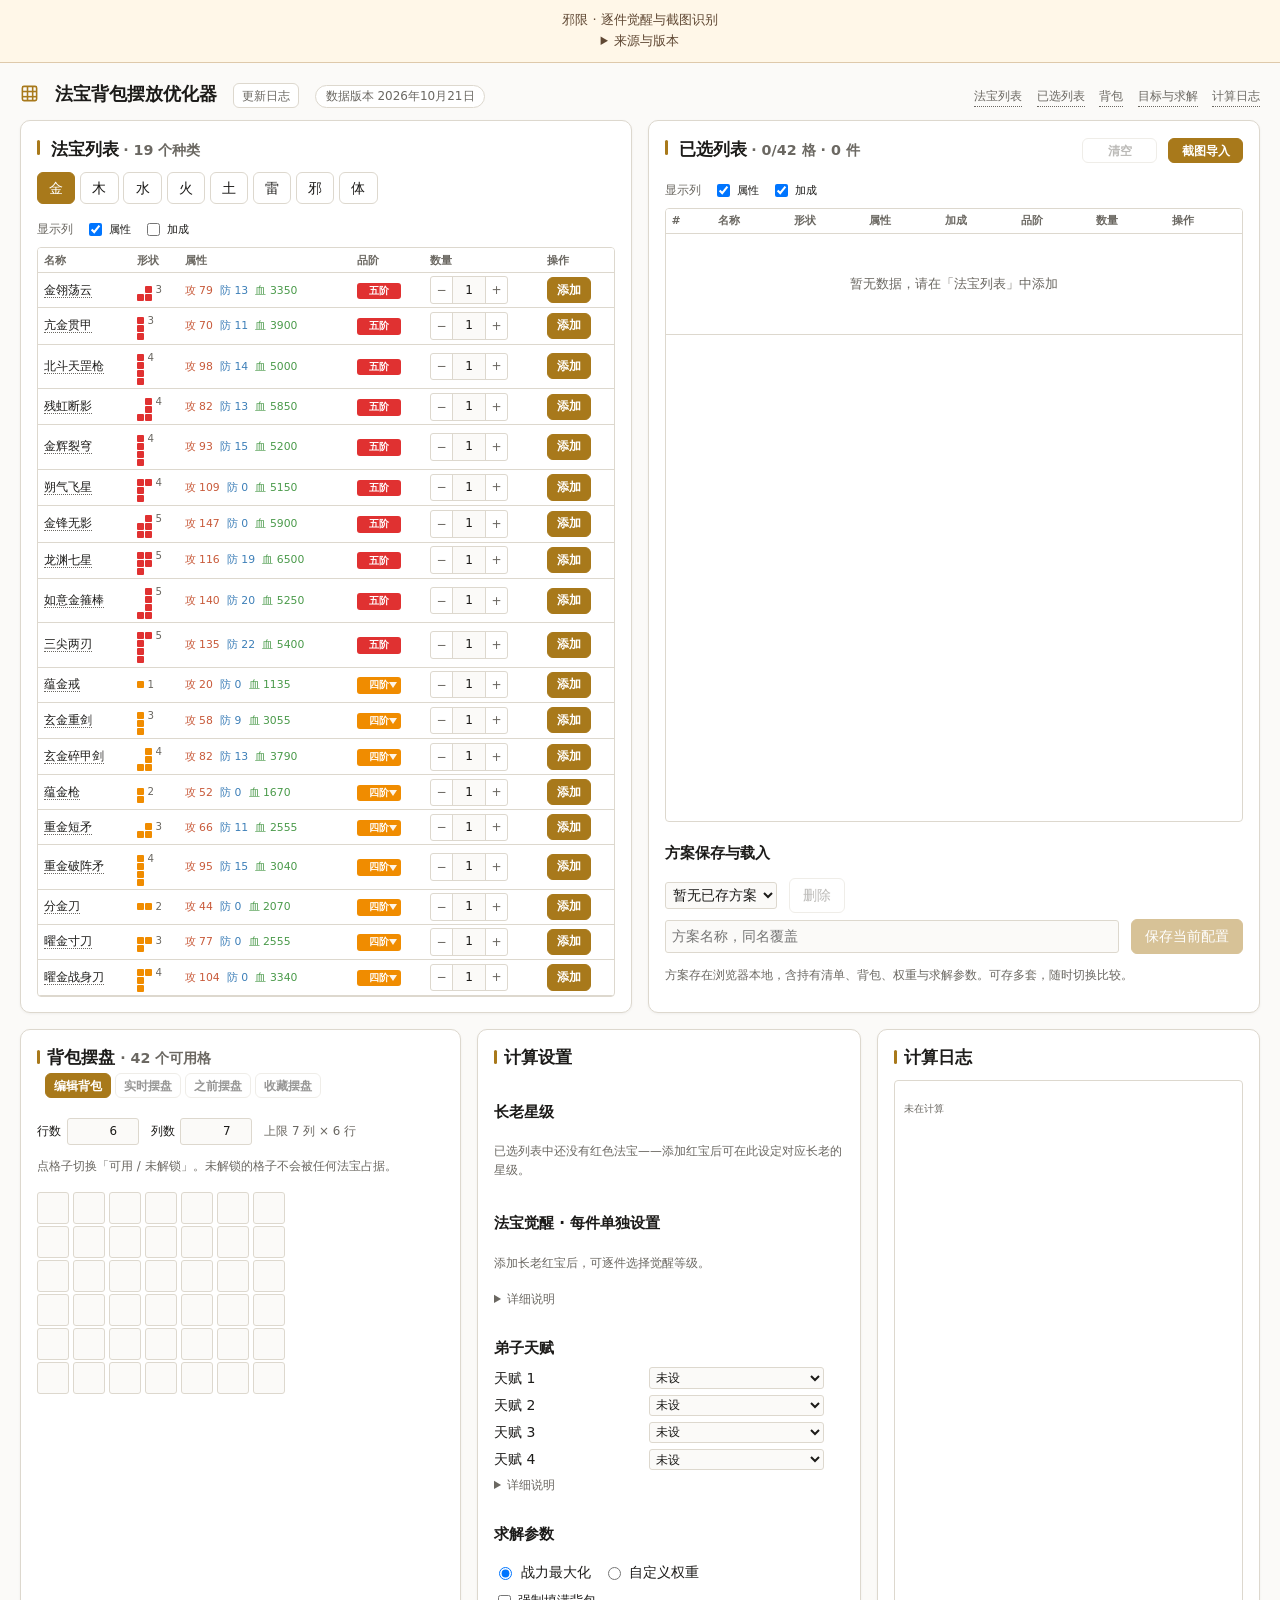
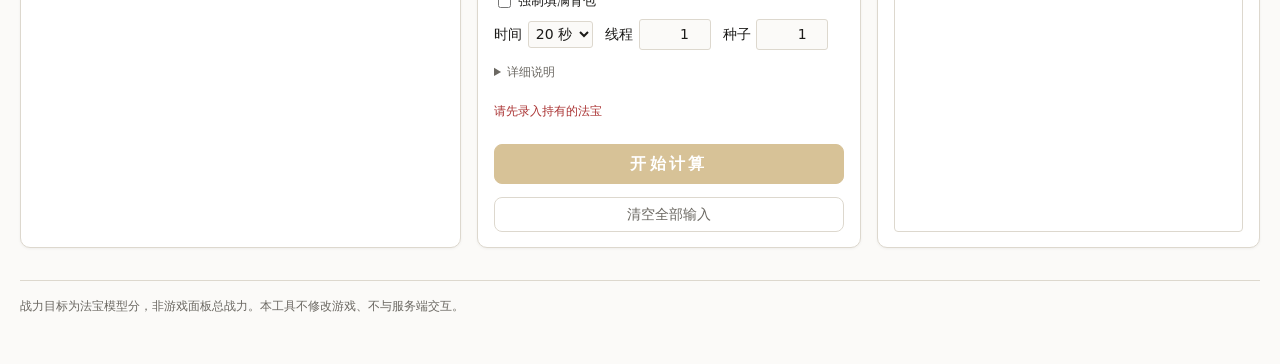
==== commit ec31deda: "同步邪限正式服资源与截图识别" ====
--- a/index.html
+++ b/index.html
@@ -3,9 +3,107 @@
   <head>
     <meta charset="UTF-8" />
     <meta name="viewport" content="width=device-width, initial-scale=1.0" />
-    <title>老祖法宝模拟器 · 正式服版</title>
-    <script type="module">var Ra=Object.defineProperty;var La=(t,e,s)=>e in t?Ra(t,e,{enumerable:!0,configurable:!0,writable:!0,value:s}):t[e]=s;var B=(t,e,s)=>La(t,typeof e!="symbol"?e+"":e,s);(function(){const e=document.createElement("link").relList;if(e&&e.supports&&e.supports("modulepreload"))return;for(const n of document.querySelectorAll('link[rel="modulepreload"]'))a(n);new MutationObserver(n=>{for(const l of n)if(l.type==="childList")for(const i of l.addedNodes)i.tagName==="LINK"&&i.rel==="modulepreload"&&a(i)}).observe(document,{childList:!0,subtree:!0});function s(n){const l={};return n.integrity&&(l.integrity=n.integrity),n.referrerPolicy&&(l.referrerPolicy=n.referrerPolicy),n.crossOrigin==="use-credentials"?l.credentials="include":n.crossOrigin==="anonymous"?l.credentials="omit":l.credentials="same-origin",l}function a(n){if(n.ep)return;n.ep=!0;const l=s(n);fetch(n.href,l)}})();var g0,L,$s,Es,xe,$t,Ns,Hs,D0,G1,w1,Os,vt,Q0,K0,t0={},s0=[],ja=/acit|ex(?:s|g|n|p|$)|rph|grid|ows|mnc|ntw|ine[ch]|zoo|^ord|itera/i,w0=Array.isArray;function Me(t,e){for(var s in e)t[s]=e[s];return t}function It(t){t&&t.parentNode&&t.parentNode.removeChild(t)}function za(t,e,s){var a,n,l,i={};for(l in e)l=="key"?a=e[l]:l=="ref"?n=e[l]:i[l]=e[l];if(arguments.length>2&&(i.children=arguments.length>3?g0.call(arguments,2):s),typeof t=="function"&&t.defaultProps!=null)for(l in t.defaultProps)i[l]===void 0&&(i[l]=t.defaultProps[l]);return Y1(t,i,a,n,null)}function Y1(t,e,s,a,n){var l={type:t,props:e,key:s,ref:a,__k:null,__:null,__b:0,__e:null,__c:null,constructor:void 0,__v:n??++$s,__i:-1,__u:0};return n==null&&L.vnode!=null&&L.vnode(l),l}function R(t){return t.children}function b1(t,e){this.props=t,this.context=e}function Qe(t,e){if(e==null)return t.__?Qe(t.__,t.__i+1):null;for(var s;e<t.__k.length;e++)if((s=t.__k[e])!=null&&s.__e!=null)return s.__e;return typeof t.type=="function"?Qe(t):null}function Ua(t){if(t.__P&&t.__d){var e=t.__v,s=e.__e,a=[],n=[],l=Me({},e);l.__v=e.__v+1,L.vnode&&L.vnode(l),gt(t.__P,l,e,t.__n,t.__P.namespaceURI,32&e.__u?[s]:null,a,s??Qe(e),!!(32&e.__u),n),l.__v=e.__v,l.__.__k[l.__i]=l,Us(a,l,n),e.__e=e.__=null,l.__e!=s&&Rs(l)}}function Rs(t){if((t=t.__)!=null&&t.__c!=null)return t.__e=t.__c.base=null,t.__k.some(function(e){if(e!=null&&e.__e!=null)return t.__e=t.__c.base=e.__e}),Rs(t)}function Et(t){(!t.__d&&(t.__d=!0)&&xe.push(t)&&!a0.__r++||$t!=L.debounceRendering)&&(($t=L.debounceRendering)||Ns)(a0)}function a0(){try{for(var t,e=1;xe.length;)xe.length>e&&xe.sort(Hs),t=xe.shift(),e=xe.length,Ua(t)}finally{xe.length=a0.__r=0}}function Ls(t,e,s,a,n,l,i,o,c,u,f){var v,d,m,A,h,b,I=a&&a.__k||s0,y=e.length;for(c=Ga(s,e,I,c,y),v=0;v<y;v++)(m=s.__k[v])!=null&&(d=m.__i!=-1&&I[m.__i]||t0,m.__i=v,b=gt(t,m,d,n,l,i,o,c,u,f),A=m.__e,m.ref&&d.ref!=m.ref&&(d.ref&&wt(d.ref,null,m),f.push(m.ref,m.__c||A,m)),h==null&&A!=null&&(h=A),4&m.__u?(c=js(m,c,t),d.__e&&(d.__e=null)):typeof m.type=="function"&&b!==void 0?c=b:A&&(c=A.nextSibling),m.__u&=-7);return s.__e=h,c}function Ga(t,e,s,a,n){var l,i,o,c,u,f=s.length,v=f,d=0;for(t.__k=new Array(n),l=0;l<n;l++)(i=e[l])!=null&&typeof i!="boolean"&&typeof i!="function"?(typeof i=="string"||typeof i=="number"||typeof i=="bigint"||i.constructor==String?i=t.__k[l]=Y1(null,i,null,null,null):w0(i)?i=t.__k[l]=Y1(R,{children:i},null,null,null):i.constructor===void 0&&i.__b>0?i=t.__k[l]=Y1(i.type,i.props,i.key,i.ref?i.ref:null,i.__v):t.__k[l]=i,c=l+d,i.__=t,i.__b=t.__b+1,o=null,(u=i.__i=Ya(i,s,c,v))!=-1&&(v--,(o=s[u])&&(o.__u|=2)),o==null||o.__v==null?(u==-1&&(n>f?d--:n<f&&d++),typeof i.type!="function"&&(i.__u|=4)):u!=c&&(u==c-1?d--:u==c+1?d++:(u>c?d--:d++,i.__u|=4))):t.__k[l]=null;if(v)for(l=0;l<f;l++)(o=s[l])!=null&&(2&o.__u)==0&&(o.__e==a&&(a=Qe(o)),Ys(o,o));return a}function js(t,e,s){var a,n;if(typeof t.type=="function"){for(a=t.__k,n=0;a&&n<a.length;n++)a[n]&&(a[n].__=t,e=js(a[n],e,s));return e}t.__e!=e&&(e&&t.type&&!e.parentNode&&(e=Qe(t)),e=s.insertBefore(t.__e,e||null));do e=e&&e.nextSibling;while(e!=null&&e.nodeType==8);return e}function Ya(t,e,s,a){var n,l,i,o=t.key,c=t.type,u=e[s],f=u!=null&&(2&u.__u)==0;if(u===null&&o==null||f&&o==u.key&&c==u.type)return s;if(a>(f?1:0)){for(n=s-1,l=s+1;n>=0||l<e.length;)if((u=e[i=n>=0?n--:l++])!=null&&(2&u.__u)==0&&o==u.key&&c==u.type)return i}return-1}function Nt(t,e,s){e[0]=="-"?t.setProperty(e,s??""):t[e]=s==null?"":typeof s!="number"||ja.test(e)?s:s+"px"}function j1(t,e,s,a,n){var l,i;e:if(e=="style")if(typeof s=="string")t.style.cssText=s;else{if(typeof a=="string"&&(t.style.cssText=a=""),a)for(e in a)s&&e in s||Nt(t.style,e,"");if(s)for(e in s)a&&s[e]==a[e]||Nt(t.style,e,s[e])}else if(e[0]=="o"&&e[1]=="n")l=e!=(e=e.replace(Os,"$1")),i=e.toLowerCase(),e=i in t||e=="onFocusOut"||e=="onFocusIn"?i.slice(2):e.slice(2),t.l||(t.l={}),t.l[e+l]=s,s?a?s[w1]=a[w1]:(s[w1]=vt,t.addEventListener(e,l?K0:Q0,l)):t.removeEventListener(e,l?K0:Q0,l);else{if(n=="http://www.w3.org/2000/svg")e=e.replace(/xlink(H|:h)/,"h").replace(/sName$/,"s");else if(e!="width"&&e!="height"&&e!="href"&&e!="list"&&e!="form"&&e!="tabIndex"&&e!="download"&&e!="rowSpan"&&e!="colSpan"&&e!="role"&&e!="popover"&&e in t)try{t[e]=s??"";break e}catch{}typeof s=="function"||(s==null||s===!1&&e[4]!="-"?t.removeAttribute(e):t.setAttribute(e,e=="popover"&&s==1?"":s))}}function Ht(t){return function(e){if(this.l){var s=this.l[e.type+t];if(e[G1]==null)e[G1]=vt++;else if(e[G1]<s[w1])return;return s(L.event?L.event(e):e)}}}function gt(t,e,s,a,n,l,i,o,c,u){var f,v,d,m,A,h,b,I,y,S,O,E,N,D,_,p,g=e.type;if(e.constructor!==void 0)return null;128&s.__u&&(c=!!(32&s.__u),l=[o=e.__e=s.__e]),(f=L.__b)&&f(e);e:if(typeof g=="function"){v=i.length;try{if(y=e.props,S=g.prototype&&g.prototype.render,O=(f=g.contextType)&&a[f.__c],E=f?O?O.props.value:f.__:a,s.__c?I=(d=e.__c=s.__c).__=d.__E:(S?e.__c=d=new g(y,E):(e.__c=d=new b1(y,E),d.constructor=g,d.render=Qa),O&&O.sub(d),d.state||(d.state={}),d.__n=a,m=d.__d=!0,d.__h=[],d._sb=[]),S&&d.__s==null&&(d.__s=d.state),S&&g.getDerivedStateFromProps!=null&&(d.__s==d.state&&(d.__s=Me({},d.__s)),Me(d.__s,g.getDerivedStateFromProps(y,d.__s))),A=d.props,h=d.state,d.__v=e,m)S&&g.getDerivedStateFromProps==null&&d.componentWillMount!=null&&d.componentWillMount(),S&&d.componentDidMount!=null&&d.__h.push(d.componentDidMount);else{if(S&&g.getDerivedStateFromProps==null&&y!==A&&d.componentWillReceiveProps!=null&&d.componentWillReceiveProps(y,E),e.__v==s.__v||!d.__e&&d.shouldComponentUpdate!=null&&d.shouldComponentUpdate(y,d.__s,E)===!1){e.__v!=s.__v&&(d.props=y,d.state=d.__s,d.__d=!1),e.__e=s.__e,e.__k=s.__k,e.__k.some(function(w){w&&(w.__=e)}),s0.push.apply(d.__h,d._sb),d._sb=[],d.__h.length&&i.push(d),o=Qe(s);break e}d.componentWillUpdate!=null&&d.componentWillUpdate(y,d.__s,E),S&&d.componentDidUpdate!=null&&d.__h.push(function(){d.componentDidUpdate(A,h,b)})}if(d.context=E,d.props=y,d.__P=t,d.__e=!1,N=L.__r,D=0,S)d.state=d.__s,d.__d=!1,N&&N(e),f=d.render(d.props,d.state,d.context),s0.push.apply(d.__h,d._sb),d._sb=[];else do d.__d=!1,N&&N(e),f=d.render(d.props,d.state,d.context),d.state=d.__s;while(d.__d&&++D<25);d.state=d.__s,d.getChildContext!=null&&(a=Me(Me({},a),d.getChildContext())),S&&!m&&d.getSnapshotBeforeUpdate!=null&&(b=d.getSnapshotBeforeUpdate(A,h)),_=f!=null&&f.type===R&&f.key==null?Gs(f.props.children):f,o=Ls(t,w0(_)?_:[_],e,s,a,n,l,i,o,c,u),d.base=e.__e,e.__u&=-161,d.__h.length&&i.push(d),I&&(d.__E=d.__=null)}catch(w){if(i.length=v,e.__v=null,c||l!=null){if(w.then){for(e.__u|=c?160:128;o&&o.nodeType==8&&o.nextSibling;)o=o.nextSibling;l!=null&&(l[l.indexOf(o)]=null),e.__e=o}else if(l!=null)for(p=l.length;p--;)It(l[p])}else e.__e=s.__e;e.__k==null&&(e.__k=s.__k||[]),w.then||zs(e),L.__e(w,e,s)}}else l==null&&e.__v==s.__v?(e.__k=s.__k,e.__e=s.__e):o=e.__e=Wa(s.__e,e,s,a,n,l,i,c,u);return(f=L.diffed)&&f(e),128&e.__u?void 0:o}function zs(t){t&&(t.__c&&(t.__c.__e=!0),t.__k&&t.__k.some(zs))}function Us(t,e,s){for(var a=0;a<s.length;a++)wt(s[a],s[++a],s[++a]);L.__c&&L.__c(e,t),t.some(function(n){try{t=n.__h,n.__h=[],t.some(function(l){l.call(n)})}catch(l){L.__e(l,n.__v)}})}function Gs(t){return typeof t!="object"||t==null||t.__b>0?t:w0(t)?t.map(Gs):t.constructor!==void 0?null:Me({},t)}function Wa(t,e,s,a,n,l,i,o,c){var u,f,v,d,m,A,h,b=s.props||t0,I=e.props,y=e.type;if(y=="svg"?n="http://www.w3.org/2000/svg":y=="math"?n="http://www.w3.org/1998/Math/MathML":n||(n="http://www.w3.org/1999/xhtml"),l!=null){for(u=0;u<l.length;u++)if((m=l[u])&&"setAttribute"in m==!!y&&(y?m.localName==y:m.nodeType==3)){t=m,l[u]=null;break}}if(t==null){if(y==null)return document.createTextNode(I);t=document.createElementNS(n,y,I.is&&I),o&&(L.__m&&L.__m(e,l),o=!1),l=null}if(y==null)b===I||o&&t.data==I||(t.data=I);else{if(l=y=="textarea"&&I.defaultValue!=null?null:l&&g0.call(t.childNodes),!o&&l!=null)for(b={},u=0;u<t.attributes.length;u++)b[(m=t.attributes[u]).name]=m.value;for(u in b)m=b[u],u=="dangerouslySetInnerHTML"?v=m:u=="children"||u in I||u=="value"&&"defaultValue"in I||u=="checked"&&"defaultChecked"in I||j1(t,u,null,m,n);for(u in I)m=I[u],u=="children"?d=m:u=="dangerouslySetInnerHTML"?f=m:u=="value"?A=m:u=="checked"?h=m:o&&typeof m!="function"||b[u]===m||j1(t,u,m,b[u],n);if(f)o||v&&(f.__html==v.__html||f.__html==t.innerHTML)||(t.innerHTML=f.__html),e.__k=[];else if(v&&(t.innerHTML=""),Ls(e.type=="template"?t.content:t,w0(d)?d:[d],e,s,a,y=="foreignObject"?"http://www.w3.org/1999/xhtml":n,l,i,l?l[0]:s.__k&&Qe(s,0),o,c),l!=null)for(u=l.length;u--;)It(l[u]);o&&y!="textarea"||(u="value",y=="progress"&&A==null?t.removeAttribute("value"):A!=null&&(A!==t[u]||y=="progress"&&!A||y=="option"&&A!=b[u])&&j1(t,u,A,b[u],n),u="checked",h!=null&&h!=t[u]&&j1(t,u,h,b[u],n))}return t}function wt(t,e,s){try{if(typeof t=="function"){var a=typeof t.__u=="function";a&&t.__u(),a&&e==null||(t.__u=t(e))}else t.current=e}catch(n){L.__e(n,s)}}function Ys(t,e,s){var a,n;if(L.unmount&&L.unmount(t),(a=t.ref)&&(a.current&&a.current!=t.__e||wt(a,null,e)),(a=t.__c)!=null){if(a.componentWillUnmount)try{a.componentWillUnmount()}catch(l){L.__e(l,e)}a.base=a.__P=a.__n=null}if(a=t.__k)for(n=0;n<a.length;n++)a[n]&&Ys(a[n],e,s||typeof t.type!="function");s||It(t.__e),t.__c=t.__=t.__e=void 0}function Qa(t,e,s){return this.constructor(t,s)}function Ka(t,e,s){var a,n,l,i;e==document&&(e=document.documentElement),L.__&&L.__(t,e),n=(a=!1)?null:e.__k,l=[],i=[],gt(e,t=e.__k=za(R,null,[t]),n||t0,t0,e.namespaceURI,n?null:e.firstChild?g0.call(e.childNodes):null,l,n?n.__e:e.firstChild,a,i),Us(l,t,i),t.props.children=null}g0=s0.slice,L={__e:function(t,e,s,a){for(var n,l,i;e=e.__;)if((n=e.__c)&&!n.__)try{if((l=n.constructor)&&l.getDerivedStateFromError!=null&&(n.setState(l.getDerivedStateFromError(t)),i=n.__d),n.componentDidCatch!=null&&(n.componentDidCatch(t,a||{}),i=n.__d),i)return n.__E=n}catch(o){t=o}throw t}},$s=0,Es=function(t){return t!=null&&t.constructor===void 0},b1.prototype.setState=function(t,e){var s;s=this.__s!=null&&this.__s!=this.state?this.__s:this.__s=Me({},this.state),typeof t=="function"&&(t=t(Me({},s),this.props)),t&&Me(s,t),t!=null&&this.__v&&(e&&this._sb.push(e),Et(this))},b1.prototype.forceUpdate=function(t){this.__v&&(this.__e=!0,t&&this.__h.push(t),Et(this))},b1.prototype.render=R,xe=[],Ns=typeof Promise=="function"?Promise.prototype.then.bind(Promise.resolve()):setTimeout,Hs=function(t,e){return t.__v.__b-e.__v.__b},a0.__r=0,D0=Math.random().toString(8),G1="__d"+D0,w1="__a"+D0,Os=/(PointerCapture)$|Capture$/i,vt=0,Q0=Ht(!1),K0=Ht(!0);var Xa=0;function r(t,e,s,a,n,l){e||(e={});var i,o,c=e;if("ref"in c)for(o in c={},e)o=="ref"?i=e[o]:c[o]=e[o];var u={type:t,props:c,key:s,ref:i,__k:null,__:null,__b:0,__e:null,__c:null,constructor:void 0,__v:--Xa,__i:-1,__u:0,__source:n,__self:l};if(typeof t=="function"&&(i=t.defaultProps))for(o in i)c[o]===void 0&&(c[o]=i[o]);return L.vnode&&L.vnode(u),u}var X0,ne,T0,Ot,Rt=0,Ws=[],Q=L,Lt=Q.__b,jt=Q.__r,zt=Q.diffed,Ut=Q.__c,Gt=Q.unmount,Yt=Q.__;function Va(t,e){Q.__h&&Q.__h(ne,t,Rt||e),Rt=0;var s=ne.__H||(ne.__H={__:[],__h:[]});return t>=s.__.length&&s.__.push({}),s.__[t]}function Qs(t,e){var s=Va(X0++,7);return en(s.__H,e)&&(s.__=t(),s.__H=e,s.__h=t),s.__}function Ja(){for(var t;t=Ws.shift();){var e=t.__H;if(t.__P&&e)try{e.__h.some(W1),e.__h.some(V0),e.__h=[]}catch(s){e.__h=[],Q.__e(s,t.__v)}}}Q.__b=function(t){ne=null,Lt&&Lt(t)},Q.__=function(t,e){t&&e.__k&&e.__k.__m&&(t.__m=e.__k.__m),Yt&&Yt(t,e)},Q.__r=function(t){jt&&jt(t),X0=0;var e=(ne=t.__c).__H;e&&(T0===ne?(e.__h=[],ne.__h=[],e.__.some(function(s){s.__N&&(s.__=s.__N),s.u=s.__N=void 0})):(e.__h.some(W1),e.__h.some(V0),e.__h=[],X0=0)),T0=ne},Q.diffed=function(t){zt&&zt(t);var e=t.__c;e&&e.__H&&(e.__H.__h.length&&(Ws.push(e)!==1&&Ot===Q.requestAnimationFrame||((Ot=Q.requestAnimationFrame)||Za)(Ja)),e.__H.__.some(function(s){s.u&&(s.__H=s.u,s.u=void 0)})),T0=ne=null},Q.__c=function(t,e){e.some(function(s){try{s.__h.some(W1),s.__h=s.__h.filter(function(a){return!a.__||V0(a)})}catch(a){e.some(function(n){n.__h&&(n.__h=[])}),e=[],Q.__e(a,s.__v)}}),Ut&&Ut(t,e)},Q.unmount=function(t){Gt&&Gt(t);var e,s=t.__c;s&&s.__H&&(s.__H.__.some(function(a){try{W1(a)}catch(n){e=n}}),s.__H=void 0,e&&Q.__e(e,s.__v))};var Wt=typeof requestAnimationFrame=="function";function Za(t){var e,s=function(){clearTimeout(a),Wt&&cancelAnimationFrame(e),setTimeout(t)},a=setTimeout(s,35);Wt&&(e=requestAnimationFrame(s))}function W1(t){var e=ne,s=t.__c;typeof s=="function"&&(t.__c=void 0,s()),ne=e}function V0(t){var e=ne;t.__c=t.__(),ne=e}function en(t,e){return!t||t.length!==e.length||e.some(function(s,a){return s!==t[a]})}var tn=Symbol.for("preact-signals");function b0(){if(Se>1)Se--;else{var t,e=!1;for((function(){var n=r0;for(r0=void 0;n!==void 0;){var l=n.S;if(l.v===n.v)for(var i=l.t;i!==void 0;i=i.x)i.i===n.i&&(i.i=l.i);n=n.o}})();k1!==void 0;){var s=k1;for(k1=void 0,n0++;s!==void 0;){var a=s.u;if(s.u=void 0,s.f&=-3,!(8&s.f)&&Xs(s))try{s.c()}catch(n){e||(t=n,e=!0)}s=a}}if(n0=0,Se--,e)throw t}}function sn(t){if(Se>0)return t();J0=++an,Se++;try{return t()}finally{b0()}}var y1,G=void 0;function y0(t){var e=G,s=y1;G=void 0,y1=void 0;try{return t()}finally{G=e,y1=s}}var k1=void 0,Se=0,n0=0,an=0,J0=0,r0=void 0,l0=0;function Ks(t){if(G!==void 0){var e=t.n;if(e===void 0||e.t!==G)return e={i:0,S:t,p:G.s,n:void 0,t:G,e:void 0,x:void 0,r:e},G.s!==void 0&&(G.s.n=e),G.s=e,t.n=e,32&G.f&&t.S(e),e;if(e.i===-1)return e.i=0,e.n!==void 0&&(e.n.p=e.p,e.p!==void 0&&(e.p.n=e.n),e.p=G.s,e.n=void 0,G.s.n=e,G.s=e),e}}function Z(t,e){this.v=t,this.i=0,this.n=void 0,this.t=void 0,this.l=0,this.W=e?.watched,this.Z=e?.unwatched,this.name=e?.name}Z.prototype.brand=tn;Z.prototype.h=function(){return!0};Z.prototype.S=function(t){var e=this,s=this.t;s!==t&&t.e===void 0&&(t.x=s,this.t=t,s!==void 0?s.e=t:y0(function(){var a;(a=e.W)==null||a.call(e)}))};Z.prototype.U=function(t){var e=this;if(this.t!==void 0){var s=t.e,a=t.x;s!==void 0&&(s.x=a,t.e=void 0),a!==void 0&&(a.e=s,t.x=void 0),t===this.t&&(this.t=a,a===void 0&&y0(function(){var n;(n=e.Z)==null||n.call(e)}))}};Z.prototype.subscribe=function(t){var e=this;return H1(function(){var s=e.value;y0(function(){return t(s)})},{name:"sub"})};Z.prototype.valueOf=function(){return this.value};Z.prototype.toString=function(){return this.value+""};Z.prototype.toJSON=function(){return this.value};Z.prototype.peek=function(){var t=this;return y0(function(){return t.value})};Object.defineProperty(Z.prototype,"value",{get:function(){var t=Ks(this);return t!==void 0&&(t.i=this.i),this.v},set:function(t){if(t!==this.v){if(n0>100)throw new Error("Cycle detected");(function(s){Se!==0&&n0===0&&s.l!==J0&&(s.l=J0,r0={S:s,v:s.v,i:s.i,o:r0})})(this),this.v=t,this.i++,l0++,Se++;try{for(var e=this.t;e!==void 0;e=e.x)e.t.N()}finally{b0()}}}});function C(t,e){return new Z(t,e)}function Xs(t){for(var e=t.s;e!==void 0;e=e.n)if(e.S.i!==e.i||!e.S.h()||e.S.i!==e.i)return!0;return!1}function Vs(t){for(var e=t.s;e!==void 0;e=e.n){var s=e.S.n;if(s!==void 0&&(e.r=s),e.S.n=e,e.i=-1,e.n===void 0){t.s=e;break}}}function Js(t){for(var e=t.s,s=void 0;e!==void 0;){var a=e.p;e.i===-1?(e.S.U(e),a!==void 0&&(a.n=e.n),e.n!==void 0&&(e.n.p=a)):s=e,e.S.n=e.r,e.r!==void 0&&(e.r=void 0),e=a}t.s=s}function Ze(t,e){Z.call(this,void 0,e),this.x=t,this.s=void 0,this.g=l0-1,this.f=4}Ze.prototype=new Z;Ze.prototype.h=function(){if(this.f&=-3,1&this.f)return!1;if((36&this.f)==32||(this.f&=-5,this.g===l0))return!0;if(this.g=l0,this.f|=1,this.i>0&&!Xs(this))return this.f&=-2,!0;var t=G;try{Vs(this),G=this;var e=this.x();(16&this.f||this.v!==e||this.i===0)&&(this.v=e,this.f&=-17,this.i++)}catch(s){this.v=s,this.f|=16,this.i++}return G=t,Js(this),this.f&=-2,!0};Ze.prototype.S=function(t){if(this.t===void 0){this.f|=36;for(var e=this.s;e!==void 0;e=e.n)e.S.S(e)}Z.prototype.S.call(this,t)};Ze.prototype.U=function(t){if(this.t!==void 0&&(Z.prototype.U.call(this,t),this.t===void 0)){this.f&=-33;for(var e=this.s;e!==void 0;e=e.n)e.S.U(e)}};Ze.prototype.N=function(){if(!(2&this.f)){this.f|=6;for(var t=this.t;t!==void 0;t=t.x)t.t.N()}};Object.defineProperty(Ze.prototype,"value",{get:function(){if(1&this.f)throw new Error("Cycle detected");var t=Ks(this);if(this.h(),t!==void 0&&(t.i=this.i),16&this.f)throw this.v;return this.v}});function te(t,e){return new Ze(t,e)}function Zs(t){var e=t.m;if(t.m=void 0,typeof e=="function"){Se++;var s=G;G=void 0;try{e()}catch(a){throw t.f&=-2,t.f|=8,bt(t),a}finally{G=s,b0()}}}function bt(t){for(var e=t.s;e!==void 0;e=e.n)e.S.U(e);t.x=void 0,t.s=void 0,Zs(t)}function nn(t){if(G!==this)throw new Error("Out-of-order effect");Js(this),G=t,this.f&=-2,8&this.f&&bt(this),b0()}function h1(t,e){this.x=t,this.m=void 0,this.s=void 0,this.u=void 0,this.f=32,this.name=e?.name,y1&&y1.push(this)}h1.prototype.c=function(){var t=this.S();try{if(8&this.f||this.x===void 0)return;var e=this.x();typeof e=="function"&&(this.m=e)}finally{t()}};h1.prototype.S=function(){if(1&this.f)throw new Error("Cycle detected");this.f|=1,this.f&=-9,Zs(this),Vs(this),Se++;var t=G;return G=this,nn.bind(this,t)};h1.prototype.N=function(){2&this.f||(this.f|=2,this.u=k1,k1=this)};h1.prototype.d=function(){this.f|=8,1&this.f||bt(this)};h1.prototype.dispose=function(){this.d()};function H1(t,e){var s=new h1(t,e);try{s.c()}catch(n){throw s.d(),n}var a=s.d.bind(s);return a[Symbol.dispose]=a,a}var ea,z1,rn=typeof window<"u"&&!!window.__PREACT_SIGNALS_DEVTOOLS__,ta=[];H1(function(){ea=this.N})();function m1(t,e){L[t]=e.bind(null,L[t]||function(){})}function i0(t){if(z1){var e=z1;z1=void 0,e()}z1=t&&t.S()}function sa(t){var e=this,s=t.data,a=on(s);a.name="ReactiveDom",a.value=s;var n=Qs(function(){for(var o=e,c=e.__v;c=c.__;)if(c.__c){c.__c.__$f|=4;break}var u=te(function(){var m=a.value.value;return m===0?0:m===!0?"":m||""}),f=te(function(){return!Array.isArray(u.value)&&!Es(u.value)}),v=H1(function(){if(this.N=aa,f.value){var m=u.value;o.__v&&o.__v.__e&&o.__v.__e.nodeType===3&&(o.__v.__e.data=m)}}),d=e.__$u.d;return e.__$u.d=function(){v(),d.call(this)},[f,u]},[]),l=n[0],i=n[1];return l.value?i.peek():i.value}sa.displayName="ReactiveTextNode";Object.defineProperties(Z.prototype,{constructor:{configurable:!0,value:void 0},type:{configurable:!0,value:sa},props:{configurable:!0,get:function(){var t=this;return{data:{get value(){return t.value}}}}},__b:{configurable:!0,value:1}});m1("__b",function(t,e){if(typeof e.type=="string"){var s,a=e.props;for(var n in a)if(n!=="children"){var l=a[n];l instanceof Z&&(s||(e.__np=s={}),s[n]=l,a[n]=l.peek())}}t(e)});m1("__r",function(t,e){if(t(e),e.type!==R){i0();var s,a=e.__c;a&&(a.__$f&=-2,(s=a.__$u)===void 0&&(a.__$u=s=(function(n,l){var i;return H1(function(){i=this},{name:l}),i.c=n,i})((function(n){return function(){var l;rn&&((l=this.y)==null||l.call(this)),n.__$f|=1,n.setState({})}})(a),typeof e.type=="function"?e.type.displayName||e.type.name:""))),i0(s)}});m1("__e",function(t,e,s,a){i0(),t(e,s,a)});m1("diffed",function(t,e){i0();var s;if(typeof e.type=="string"&&(s=e.__e)){var a=e.__np,n=e.props,l=s.U;if(l)for(var i in l){var o=l[i];o===void 0||a&&i in a||(o.d(),l[i]=void 0)}if(a){l||(l={},s.U=l);for(var c in a){var u=l[c],f=a[c];u===void 0?(u=ln(s,c,f,n),l[c]=u):u.o(f,n)}}}t(e)});function ln(t,e,s,a){var n=e in t&&t.ownerSVGElement===void 0,l=C(s);return{o:function(i,o){l.value=i,a=o},d:H1(function(){this.N=aa;var i=l.value.value;a[e]!==i&&(a[e]=i,n?t[e]=i:i!=null&&(i!==!1||e[4]==="-")?t.setAttribute(e,i):t.removeAttribute(e))})}}m1("unmount",function(t,e){if(typeof e.type=="string"){var s=e.__e;if(s){var a=s.U;if(a){s.U=void 0;for(var n in a){var l=a[n];l&&l.d()}}}var i=e.__np;if(i){var o=e.props;for(var c in i)o[c]=i[c]}e.__np=void 0}else{var u=e.__c;if(u){var f=u.__$u;f&&(u.__$u=void 0,f.d())}}t(e)});m1("__h",function(t,e,s,a){a<3&&(e.__$f|=2),t(e,s,a)});b1.prototype.shouldComponentUpdate=function(t,e){if(this.__R)return!0;var s=this.__$u,a=s&&s.s!==void 0;for(var n in e)return!0;if(this.__f||typeof this.u=="boolean"&&this.u===!0){var l=2&this.__$f;if(!(a||l||4&this.__$f)||1&this.__$f)return!0}else if(!(a||4&this.__$f)||3&this.__$f)return!0;for(var i in t)if(i!=="__source"&&t[i]!==this.props[i])return!0;for(var o in this.props)if(!(o in t))return!0;return!1};function on(t,e){return Qs(function(){return C(t,e)},[])}var dn=function(t){queueMicrotask(function(){queueMicrotask(t)})};function un(){sn(function(){for(var t;t=ta.shift();)ea.call(t)})}function aa(){ta.push(this)===1&&(L.requestAnimationFrame||dn)(un)}
-const AWDB={"150103":{"teacherId":23101,"teacherName":"魁拔","maxLevel":5,"levels":{"1":{"baseBonus":{},"skillIds":[10501],"globalBuffs":[],"description":"吞噬【蕴金戒】觉醒后获得效果：每有一件相邻金系法宝给本法宝提供30%攻击力加成"},"2":{"baseBonus":{"2001":2000,"2002":2000,"2003":2000},"skillIds":null,"globalBuffs":[],"description":"法宝觉醒后返还一个【蕴金戒】；本法宝攻防血提升20%"},"3":{"baseBonus":{},"skillIds":[10501,10502],"globalBuffs":[],"description":"法宝觉醒后获得效果：使相邻金系法宝攻防血增加8%"},"4":{"baseBonus":{"2001":3000,"2002":3000,"2003":3000},"skillIds":null,"globalBuffs":[],"description":"法宝觉醒后额外返还一个【蕴金戒】；本法宝攻防血提升30%（与其他觉醒效果叠加）"},"5":{"baseBonus":{},"skillIds":[10501,10503],"globalBuffs":[],"description":"法宝觉醒后原相邻效果强化：使相邻金系法宝攻防血增加15%"}},"missingEffects":[]},"150104":{"teacherId":24101,"teacherName":"杨戬","maxLevel":5,"levels":{"1":{"baseBonus":{},"skillIds":[1045,10101],"globalBuffs":[],"description":"吞噬【蕴金戒】觉醒后获得效果：每有一件相邻金系法宝给本法宝提供40%攻击力加成"},"2":{"baseBonus":{"2001":2000,"2002":2000,"2003":2000},"skillIds":null,"globalBuffs":[],"description":"法宝觉醒后返还一个【蕴金戒】；本法宝攻防血提升20%"},"3":{"baseBonus":{},"skillIds":null,"globalBuffs":[{"form":6,"attr":2004,"value":1500,"excludeSource":true},{"form":6,"attr":2005,"value":1500,"excludeSource":true},{"form":6,"attr":2006,"value":1500,"excludeSource":true}],"description":"法宝觉醒后获得额外效果：背包内所有枪法宝攻防血提升15%（本法宝除外）"},"4":{"baseBonus":{"2001":3000,"2002":3000,"2003":3000},"skillIds":null,"globalBuffs":[],"description":"法宝觉醒后额外返还一个【蕴金戒】；本法宝攻防血提升30%（与其他觉醒效果叠加）"},"5":{"baseBonus":{},"skillIds":null,"globalBuffs":[{"element":1,"attr":2004,"value":1500,"excludeSource":true},{"element":1,"attr":2005,"value":1500,"excludeSource":true},{"element":1,"attr":2006,"value":1500,"excludeSource":true}],"description":"法宝觉醒后获得额外效果：背包内所有金属性法宝攻防血提升15%（本法宝除外）"}},"missingEffects":[]},"150105":{"teacherId":23102,"teacherName":"夜游仙","maxLevel":5,"levels":{"1":{"baseBonus":{},"skillIds":[10701],"globalBuffs":[],"description":"吞噬【蕴金戒】觉醒后获得效果：每有一件相邻金系法宝给本法宝提供30%攻击力加成"},"2":{"baseBonus":{"2001":2000,"2002":2000,"2003":2000},"skillIds":null,"globalBuffs":[],"description":"法宝觉醒后返还一个【蕴金戒】；本法宝攻防血提升20%"},"3":{"baseBonus":{},"skillIds":[10701,10702],"globalBuffs":[],"description":"法宝觉醒后获得效果：使相邻金系法宝攻防血增加8%"},"4":{"baseBonus":{"2001":3000,"2002":3000,"2003":3000},"skillIds":null,"globalBuffs":[],"description":"法宝觉醒后额外返还一个【蕴金戒】；本法宝攻防血提升30%（与其他觉醒效果叠加）"},"5":{"baseBonus":{},"skillIds":[10701,10703],"globalBuffs":[],"description":"法宝觉醒后原相邻效果强化：使相邻金系法宝攻防血增加15%"}},"missingEffects":[]},"150106":{"teacherId":24102,"teacherName":"酒剑仙","maxLevel":5,"levels":{"1":{"baseBonus":{},"skillIds":[1065,10301],"globalBuffs":[],"description":"吞噬【蕴金戒】觉醒后获得效果：每有一件相邻金系法宝给本法宝提供40%攻击力加成"},"2":{"baseBonus":{"2001":2000,"2002":2000,"2003":2000},"skillIds":null,"globalBuffs":[],"description":"法宝觉醒后返还一个【蕴金戒】；本法宝攻防血提升20%"},"3":{"baseBonus":{},"skillIds":null,"globalBuffs":[{"form":2,"attr":2004,"value":1500,"excludeSource":true},{"form":2,"attr":2005,"value":1500,"excludeSource":true},{"form":2,"attr":2006,"value":1500,"excludeSource":true}],"description":"法宝觉醒后获得额外效果：背包内所有剑法宝攻防血提升15%（本法宝除外）"},"4":{"baseBonus":{"2001":3000,"2002":3000,"2003":3000},"skillIds":null,"globalBuffs":[],"description":"法宝觉醒后额外返还一个【蕴金戒】；本法宝攻防血提升30%（与其他觉醒效果叠加）"},"5":{"baseBonus":{},"skillIds":null,"globalBuffs":[{"element":1,"attr":2004,"value":1500,"excludeSource":true},{"element":1,"attr":2005,"value":1500,"excludeSource":true},{"element":1,"attr":2006,"value":1500,"excludeSource":true}],"description":"法宝觉醒后获得额外效果：背包内所有金属性法宝攻防血提升15%（本法宝除外）"}},"missingEffects":[]},"150107":{"teacherId":23103,"teacherName":"邓婵玉","maxLevel":5,"levels":{"1":{"baseBonus":{},"skillIds":[10801],"globalBuffs":[],"description":"吞噬【蕴金戒】觉醒后获得效果：每有一件相邻金系法宝给本法宝提供30%攻击力加成"},"2":{"baseBonus":{"2001":2000,"2002":2000,"2003":2000},"skillIds":null,"globalBuffs":[],"description":"法宝觉醒后返还一个【蕴金戒】；本法宝攻防血提升20%"},"3":{"baseBonus":{},"skillIds":[10801,10802],"globalBuffs":[],"description":"法宝觉醒后获得效果：使相邻金系法宝攻防血增加8%"},"4":{"baseBonus":{"2001":3000,"2002":3000,"2003":3000},"skillIds":null,"globalBuffs":[],"description":"法宝觉醒后额外返还一个【蕴金戒】；本法宝攻防血提升30%（与其他觉醒效果叠加）"},"5":{"baseBonus":{},"skillIds":[10801,10803],"globalBuffs":[],"description":"法宝觉醒后原相邻效果强化：使相邻金系法宝攻防血增加15%"}},"missingEffects":[]},"150108":{"teacherId":24103,"teacherName":"白虎","maxLevel":5,"levels":{"1":{"baseBonus":{},"skillIds":[1085,10401],"globalBuffs":[],"description":"吞噬【蕴金戒】觉醒后获得效果：每有一件相邻金系法宝给本法宝提供10%伤害加成"},"2":{"baseBonus":{"2001":2000,"2002":2000,"2003":2000},"skillIds":null,"globalBuffs":[],"description":"法宝觉醒后返还一个【蕴金戒】；本法宝攻防血提升20%"},"3":{"baseBonus":{},"skillIds":null,"globalBuffs":[{"form":7,"attr":2004,"value":1500,"excludeSource":true},{"form":7,"attr":2005,"value":1500,"excludeSource":true},{"form":7,"attr":2006,"value":1500,"excludeSource":true}],"description":"法宝觉醒后获得额外效果：背包内所有刀法宝攻防血提升15%（本法宝除外）"},"4":{"baseBonus":{"2001":3000,"2002":3000,"2003":3000},"skillIds":null,"globalBuffs":[],"description":"法宝觉醒后额外返还一个【蕴金戒】；本法宝攻防血提升30%（与其他觉醒效果叠加）"},"5":{"baseBonus":{},"skillIds":null,"globalBuffs":[{"element":1,"attr":2004,"value":1500,"excludeSource":true},{"element":1,"attr":2005,"value":1500,"excludeSource":true},{"element":1,"attr":2006,"value":1500,"excludeSource":true}],"description":"法宝觉醒后获得额外效果：背包内所有金属性法宝攻防血提升15%（本法宝除外）"}},"missingEffects":[]},"150109":{"teacherId":22101,"teacherName":"大鹏","maxLevel":5,"levels":{"1":{"baseBonus":{"2001":2000,"2002":2000,"2003":2000},"skillIds":null,"globalBuffs":[],"description":"吞噬【蕴金戒】觉醒后获得效果：本法宝攻防血提升20%"},"2":{"baseBonus":{},"skillIds":null,"globalBuffs":[],"description":"法宝觉醒后返还一个【蕴金戒】"},"3":{"baseBonus":{"2001":3000,"2002":3000,"2003":3000},"skillIds":null,"globalBuffs":[],"description":"觉醒后本法宝攻防血提升30%（与其他觉醒效果叠加）"},"4":{"baseBonus":{},"skillIds":null,"globalBuffs":[],"description":"法宝觉醒后再额外返还一个【蕴金戒】"},"5":{"baseBonus":{},"skillIds":[10901],"globalBuffs":[],"description":"法宝觉醒后获得额外效果：每有一件相邻金系装备给本装备提供40%攻击力加成"}},"missingEffects":[]},"150110":{"teacherId":22102,"teacherName":"亢金龙","maxLevel":5,"levels":{"1":{"baseBonus":{"2001":2000,"2002":2000,"2003":2000},"skillIds":null,"globalBuffs":[],"description":"吞噬【蕴金戒】觉醒后获得效果：本法宝攻防血提升20%"},"2":{"baseBonus":{},"skillIds":null,"globalBuffs":[],"description":"法宝觉醒后返还一个【蕴金戒】"},"3":{"baseBonus":{"2001":3000,"2002":3000,"2003":3000},"skillIds":null,"globalBuffs":[],"description":"觉醒后本法宝攻防血提升30%（与其他觉醒效果叠加）"},"4":{"baseBonus":{},"skillIds":null,"globalBuffs":[],"description":"法宝觉醒后再额外返还一个【蕴金戒】"},"5":{"baseBonus":{},"skillIds":[11001],"globalBuffs":[],"description":"法宝觉醒后获得额外效果：每有一件相邻金系装备给本装备提供40%攻击力加成"}},"missingEffects":[]},"150203":{"teacherId":23201,"teacherName":"刑天","maxLevel":5,"levels":{"1":{"baseBonus":{},"skillIds":[20601],"globalBuffs":[],"description":"吞噬【枯荣种】觉醒后获得效果：每有一件相邻木系法宝给本法宝提供30%攻击力加成"},"2":{"baseBonus":{"2001":2000,"2002":2000,"2003":2000},"skillIds":null,"globalBuffs":[],"description":"法宝觉醒后返还一个【枯荣种】；本法宝攻防血提升20%"},"3":{"baseBonus":{},"skillIds":[20601,20602],"globalBuffs":[],"description":"法宝觉醒后获得效果：使相邻木系法宝攻防血增加8%"},"4":{"baseBonus":{"2001":3000,"2002":3000,"2003":3000},"skillIds":null,"globalBuffs":[],"description":"法宝觉醒后额外返还一个【枯荣种】；本法宝攻防血提升30%（与其他觉醒效果叠加）"},"5":{"baseBonus":{},"skillIds":[20601,20603],"globalBuffs":[],"description":"法宝觉醒后原相邻效果强化：使相邻木系法宝攻防血增加15%"}},"missingEffects":[]},"150204":{"teacherId":24201,"teacherName":"句芒","maxLevel":5,"levels":{"1":{"baseBonus":{},"skillIds":[2045,20101],"globalBuffs":[],"description":"吞噬【枯荣种】觉醒后获得效果：每有一件相邻木系法宝给本法宝提供40%攻击力加成"},"2":{"baseBonus":{"2001":2000,"2002":2000,"2003":2000},"skillIds":null,"globalBuffs":[],"description":"法宝觉醒后返还一个【枯荣种】；本法宝攻防血提升20%"},"3":{"baseBonus":{},"skillIds":null,"globalBuffs":[{"form":2,"attr":2004,"value":1500,"excludeSource":true},{"form":2,"attr":2005,"value":1500,"excludeSource":true},{"form":2,"attr":2006,"value":1500,"excludeSource":true}],"description":"法宝觉醒后获得额外效果：背包内所有剑法宝攻防血提升15%（本法宝除外）"},"4":{"baseBonus":{"2001":3000,"2002":3000,"2003":3000},"skillIds":null,"globalBuffs":[],"description":"法宝觉醒后额外返还一个【枯荣种】；本法宝攻防血提升30%（与其他觉醒效果叠加）"},"5":{"baseBonus":{},"skillIds":null,"globalBuffs":[{"element":2,"attr":2004,"value":1500,"excludeSource":true},{"element":2,"attr":2005,"value":1500,"excludeSource":true},{"element":2,"attr":2006,"value":1500,"excludeSource":true}],"description":"法宝觉醒后获得额外效果：背包内所有木属性法宝攻防血提升15%（本法宝除外）"}},"missingEffects":[]},"150205":{"teacherId":23203,"teacherName":"瓶灵","maxLevel":5,"levels":{"1":{"baseBonus":{},"skillIds":[21001],"globalBuffs":[],"description":"吞噬【枯荣种】觉醒后获得效果：每有一件相邻木系法宝给本法宝提供30%生命值加成"},"2":{"baseBonus":{"2001":2000,"2002":2000,"2003":2000},"skillIds":null,"globalBuffs":[],"description":"法宝觉醒后返还一个【枯荣种】；本法宝攻防血提升20%"},"3":{"baseBonus":{},"skillIds":[21001,21002],"globalBuffs":[],"description":"法宝觉醒后获得效果：使相邻木系法宝攻防血增加8%"},"4":{"baseBonus":{"2001":3000,"2002":3000,"2003":3000},"skillIds":null,"globalBuffs":[],"description":"法宝觉醒后额外返还一个【枯荣种】；本法宝攻防血提升30%（与其他觉醒效果叠加）"},"5":{"baseBonus":{},"skillIds":[21001,21003],"globalBuffs":[],"description":"法宝觉醒后原相邻效果强化：使相邻木系法宝攻防血增加15%"}},"missingEffects":[]},"150206":{"teacherId":24203,"teacherName":"蛊神","maxLevel":5,"levels":{"1":{"baseBonus":{},"skillIds":[2085,20501],"globalBuffs":[],"description":"吞噬【枯荣种】觉醒后获得效果：每有一件相邻木系法宝给本法宝提供10%伤害加成"},"2":{"baseBonus":{"2001":2000,"2002":2000,"2003":2000},"skillIds":null,"globalBuffs":[],"description":"法宝觉醒后返还一个【枯荣种】；本法宝攻防血提升20%"},"3":{"baseBonus":{},"skillIds":null,"globalBuffs":[{"form":4,"attr":2004,"value":1500,"excludeSource":true},{"form":4,"attr":2005,"value":1500,"excludeSource":true},{"form":4,"attr":2006,"value":1500,"excludeSource":true}],"description":"法宝觉醒后获得额外效果：背包内所有异法宝攻防血提升15%（本法宝除外）"},"4":{"baseBonus":{"2001":3000,"2002":3000,"2003":3000},"skillIds":null,"globalBuffs":[],"description":"法宝觉醒后额外返还一个【枯荣种】；本法宝攻防血提升30%（与其他觉醒效果叠加）"},"5":{"baseBonus":{},"skillIds":null,"globalBuffs":[{"element":2,"attr":2004,"value":1500,"excludeSource":true},{"element":2,"attr":2005,"value":1500,"excludeSource":true},{"element":2,"attr":2006,"value":1500,"excludeSource":true}],"description":"法宝觉醒后获得额外效果：背包内所有木属性法宝攻防血提升15%（本法宝除外）"}},"missingEffects":[]},"150207":{"teacherId":23202,"teacherName":"七色鹿","maxLevel":5,"levels":{"1":{"baseBonus":{},"skillIds":[20801],"globalBuffs":[],"description":"吞噬【枯荣种】觉醒后获得效果：每有一件相邻木系法宝给本法宝提供30%攻击力加成"},"2":{"baseBonus":{"2001":2000,"2002":2000,"2003":2000},"skillIds":null,"globalBuffs":[],"description":"法宝觉醒后返还一个【枯荣种】；本法宝攻防血提升20%"},"3":{"baseBonus":{},"skillIds":[20801,20802],"globalBuffs":[],"description":"法宝觉醒后获得效果：使相邻木系法宝攻防血增加8%"},"4":{"baseBonus":{"2001":3000,"2002":3000,"2003":3000},"skillIds":null,"globalBuffs":[],"description":"法宝觉醒后额外返还一个【枯荣种】；本法宝攻防血提升30%（与其他觉醒效果叠加）"},"5":{"baseBonus":{},"skillIds":[20801,20803],"globalBuffs":[],"description":"法宝觉醒后原相邻效果强化：使相邻木系法宝攻防血增加15%"}},"missingEffects":[]},"150208":{"teacherId":24202,"teacherName":"灵山巫祖","maxLevel":5,"levels":{"1":{"baseBonus":{},"skillIds":[2065,20301],"globalBuffs":[],"description":"吞噬【枯荣种】觉醒后获得效果：每有一件相邻木系法宝给本法宝提供10%伤害加成"},"2":{"baseBonus":{"2001":2000,"2002":2000,"2003":2000},"skillIds":null,"globalBuffs":[],"description":"法宝觉醒后返还一个【枯荣种】；本法宝攻防血提升20%"},"3":{"baseBonus":{},"skillIds":null,"globalBuffs":[{"form":3,"attr":2004,"value":1500,"excludeSource":true},{"form":3,"attr":2005,"value":1500,"excludeSource":true},{"form":3,"attr":2006,"value":1500,"excludeSource":true}],"description":"法宝觉醒后获得额外效果：背包内所有乐法宝攻防血提升15%（本法宝除外）"},"4":{"baseBonus":{"2001":3000,"2002":3000,"2003":3000},"skillIds":null,"globalBuffs":[],"description":"法宝觉醒后额外返还一个【枯荣种】；本法宝攻防血提升30%（与其他觉醒效果叠加）"},"5":{"baseBonus":{},"skillIds":null,"globalBuffs":[{"element":2,"attr":2004,"value":1500,"excludeSource":true},{"element":2,"attr":2005,"value":1500,"excludeSource":true},{"element":2,"attr":2006,"value":1500,"excludeSource":true}],"description":"法宝觉醒后获得额外效果：背包内所有木属性法宝攻防血提升15%（本法宝除外）"}},"missingEffects":[]},"150209":{"teacherId":22201,"teacherName":"木吒","maxLevel":5,"levels":{"1":{"baseBonus":{"2001":2000,"2002":2000,"2003":2000},"skillIds":null,"globalBuffs":[],"description":"吞噬【枯荣种】觉醒后获得效果：本法宝攻防血提升20%"},"2":{"baseBonus":{},"skillIds":null,"globalBuffs":[],"description":"法宝觉醒后返还一个【枯荣种】"},"3":{"baseBonus":{"2001":3000,"2002":3000,"2003":3000},"skillIds":null,"globalBuffs":[],"description":"觉醒后本法宝攻防血提升30%（与其他觉醒效果叠加）"},"4":{"baseBonus":{},"skillIds":null,"globalBuffs":[],"description":"法宝觉醒后再额外返还一个【枯荣种】"},"5":{"baseBonus":{},"skillIds":[21101],"globalBuffs":[],"description":"法宝觉醒后获得额外效果：每有一件相邻木系装备给本装备提供120%生命值加成"}},"missingEffects":[]},"150210":{"teacherId":22202,"teacherName":"韩湘子","maxLevel":5,"levels":{"1":{"baseBonus":{"2001":2000,"2002":2000,"2003":2000},"skillIds":null,"globalBuffs":[],"description":"吞噬【枯荣种】觉醒后获得效果：本法宝攻防血提升20%"},"2":{"baseBonus":{},"skillIds":null,"globalBuffs":[],"description":"法宝觉醒后返还一个【枯荣种】"},"3":{"baseBonus":{"2001":3000,"2002":3000,"2003":3000},"skillIds":null,"globalBuffs":[],"description":"觉醒后本法宝攻防血提升30%（与其他觉醒效果叠加）"},"4":{"baseBonus":{},"skillIds":null,"globalBuffs":[],"description":"法宝觉醒后再额外返还一个【枯荣种】"},"5":{"baseBonus":{},"skillIds":[21201],"globalBuffs":[],"description":"法宝觉醒后获得额外效果：每有一件相邻木系装备给本装备提供40%攻击力加成"}},"missingEffects":[]},"150303":{"teacherId":23301,"teacherName":"洛神","maxLevel":5,"levels":{"1":{"baseBonus":{},"skillIds":[30601],"globalBuffs":[],"description":"吞噬【流水散】觉醒后获得效果：每有一件相邻水系法宝给本法宝提供30%攻击力加成"},"2":{"baseBonus":{"2001":2000,"2002":2000,"2003":2000},"skillIds":null,"globalBuffs":[],"description":"法宝觉醒后返还一个【流水散】；本法宝攻防血提升20%"},"3":{"baseBonus":{},"skillIds":[30601,30602],"globalBuffs":[],"description":"法宝觉醒后获得效果：使相邻水系法宝攻防血增加8%"},"4":{"baseBonus":{"2001":3000,"2002":3000,"2003":3000},"skillIds":null,"globalBuffs":[],"description":"法宝觉醒后额外返还一个【流水散】；本法宝攻防血提升30%（与其他觉醒效果叠加）"},"5":{"baseBonus":{},"skillIds":[30601,30603],"globalBuffs":[],"description":"法宝觉醒后原相邻效果强化：使相邻水系法宝攻防血增加15%"}},"missingEffects":[]},"150304":{"teacherId":24301,"teacherName":"嫦娥","maxLevel":5,"levels":{"1":{"baseBonus":{},"skillIds":[3045,30101],"globalBuffs":[],"description":"吞噬【流水散】觉醒后获得效果：每有一件相邻水系法宝给本法宝提供10%伤害加成"},"2":{"baseBonus":{"2001":2000,"2002":2000,"2003":2000},"skillIds":null,"globalBuffs":[],"description":"法宝觉醒后返还一个【流水散】；本法宝攻防血提升20%"},"3":{"baseBonus":{},"skillIds":null,"globalBuffs":[{"form":2,"attr":2004,"value":1500,"excludeSource":true},{"form":2,"attr":2005,"value":1500,"excludeSource":true},{"form":2,"attr":2006,"value":1500,"excludeSource":true}],"description":"法宝觉醒后获得额外效果：背包内所有剑法宝攻防血提升15%（本法宝除外）"},"4":{"baseBonus":{"2001":3000,"2002":3000,"2003":3000},"skillIds":null,"globalBuffs":[],"description":"法宝觉醒后额外返还一个【流水散】；本法宝攻防血提升30%（与其他觉醒效果叠加）"},"5":{"baseBonus":{},"skillIds":null,"globalBuffs":[{"element":3,"attr":2004,"value":1500,"excludeSource":true},{"element":3,"attr":2005,"value":1500,"excludeSource":true},{"element":3,"attr":2006,"value":1500,"excludeSource":true}],"description":"法宝觉醒后获得额外效果：背包内所有水属性法宝攻防血提升15%（本法宝除外）"}},"missingEffects":[]},"150305":{"teacherId":23302,"teacherName":"玄女","maxLevel":5,"levels":{"1":{"baseBonus":{},"skillIds":[30801],"globalBuffs":[],"description":"吞噬【流水散】觉醒后获得效果：每有一件相邻水系法宝给本法宝提供10%护盾值加成"},"2":{"baseBonus":{"2001":2000,"2002":2000,"2003":2000},"skillIds":null,"globalBuffs":[],"description":"法宝觉醒后返还一个【流水散】；本法宝攻防血提升20%"},"3":{"baseBonus":{},"skillIds":[30801,30802],"globalBuffs":[],"description":"法宝觉醒后获得效果：使相邻水系法宝攻防血增加8%"},"4":{"baseBonus":{"2001":3000,"2002":3000,"2003":3000},"skillIds":null,"globalBuffs":[],"description":"法宝觉醒后额外返还一个【流水散】；本法宝攻防血提升30%（与其他觉醒效果叠加）"},"5":{"baseBonus":{},"skillIds":[30801,30803],"globalBuffs":[],"description":"法宝觉醒后原相邻效果强化：使相邻水系法宝攻防血增加15%"}},"missingEffects":[]},"150306":{"teacherId":24302,"teacherName":"姜子牙","maxLevel":5,"levels":{"1":{"baseBonus":{},"skillIds":[3065,30301],"globalBuffs":[],"description":"吞噬【流水散】觉醒后获得效果：每有一件相邻水系法宝给本法宝提供40%攻击力加成"},"2":{"baseBonus":{"2001":2000,"2002":2000,"2003":2000},"skillIds":null,"globalBuffs":[],"description":"法宝觉醒后返还一个【流水散】；本法宝攻防血提升20%"},"3":{"baseBonus":{},"skillIds":null,"globalBuffs":[{"form":5,"attr":2004,"value":1500,"excludeSource":true},{"form":5,"attr":2005,"value":1500,"excludeSource":true},{"form":5,"attr":2006,"value":1500,"excludeSource":true}],"description":"法宝觉醒后获得额外效果：背包内所有御法宝攻防血提升15%（本法宝除外）"},"4":{"baseBonus":{"2001":3000,"2002":3000,"2003":3000},"skillIds":null,"globalBuffs":[],"description":"法宝觉醒后额外返还一个【流水散】；本法宝攻防血提升30%（与其他觉醒效果叠加）"},"5":{"baseBonus":{},"skillIds":null,"globalBuffs":[{"element":3,"attr":2004,"value":1500,"excludeSource":true},{"element":3,"attr":2005,"value":1500,"excludeSource":true},{"element":3,"attr":2006,"value":1500,"excludeSource":true}],"description":"法宝觉醒后获得额外效果：背包内所有水属性法宝攻防血提升15%（本法宝除外）"}},"missingEffects":[]},"150307":{"teacherId":23303,"teacherName":"龙女","maxLevel":5,"levels":{"1":{"baseBonus":{},"skillIds":[31001],"globalBuffs":[],"description":"吞噬【流水散】觉醒后获得效果：每有一件相邻水系法宝给本法宝提供75%防御加成"},"2":{"baseBonus":{"2001":2000,"2002":2000,"2003":2000},"skillIds":null,"globalBuffs":[],"description":"法宝觉醒后返还一个【流水散】；本法宝攻防血提升20%"},"3":{"baseBonus":{},"skillIds":[31001,31002],"globalBuffs":[],"description":"法宝觉醒后获得效果：使相邻水系法宝攻防血增加8%"},"4":{"baseBonus":{"2001":3000,"2002":3000,"2003":3000},"skillIds":null,"globalBuffs":[],"description":"法宝觉醒后额外返还一个【流水散】；本法宝攻防血提升30%（与其他觉醒效果叠加）"},"5":{"baseBonus":{},"skillIds":[31001,31003],"globalBuffs":[],"description":"法宝觉醒后原相邻效果强化：使相邻水系法宝攻防血增加15%"}},"missingEffects":[]},"150308":{"teacherId":24303,"teacherName":"玄冥","maxLevel":5,"levels":{"1":{"baseBonus":{},"skillIds":[3085,30501],"globalBuffs":[],"description":"吞噬【流水散】觉醒后获得效果：每有一件相邻水系法宝给本法宝提供10%伤害加成"},"2":{"baseBonus":{"2001":2000,"2002":2000,"2003":2000},"skillIds":null,"globalBuffs":[],"description":"法宝觉醒后返还一个【流水散】；本法宝攻防血提升20%"},"3":{"baseBonus":{},"skillIds":null,"globalBuffs":[{"form":8,"attr":2004,"value":1500,"excludeSource":true},{"form":8,"attr":2005,"value":1500,"excludeSource":true},{"form":8,"attr":2006,"value":1500,"excludeSource":true}],"description":"法宝觉醒后获得额外效果：背包内所有锤法宝攻防血提升15%（本法宝除外）"},"4":{"baseBonus":{"2001":3000,"2002":3000,"2003":3000},"skillIds":null,"globalBuffs":[],"description":"法宝觉醒后额外返还一个【流水散】；本法宝攻防血提升30%（与其他觉醒效果叠加）"},"5":{"baseBonus":{},"skillIds":null,"globalBuffs":[{"element":3,"attr":2004,"value":1500,"excludeSource":true},{"element":3,"attr":2005,"value":1500,"excludeSource":true},{"element":3,"attr":2006,"value":1500,"excludeSource":true}],"description":"法宝觉醒后获得额外效果：背包内所有水属性法宝攻防血提升15%（本法宝除外）"}},"missingEffects":[]},"150309":{"teacherId":22301,"teacherName":"谛听","maxLevel":5,"levels":{"1":{"baseBonus":{"2001":2000,"2002":2000,"2003":2000},"skillIds":null,"globalBuffs":[],"description":"吞噬【流水散】觉醒后获得效果：本法宝攻防血提升20%"},"2":{"baseBonus":{},"skillIds":null,"globalBuffs":[],"description":"法宝觉醒后返还一个【流水散】"},"3":{"baseBonus":{"2001":3000,"2002":3000,"2003":3000},"skillIds":null,"globalBuffs":[],"description":"觉醒后本法宝攻防血提升30%（与其他觉醒效果叠加）"},"4":{"baseBonus":{},"skillIds":null,"globalBuffs":[],"description":"法宝觉醒后再额外返还一个【流水散】"},"5":{"baseBonus":{},"skillIds":[31101],"globalBuffs":[],"description":"法宝觉醒后获得额外效果：每有一件相邻水系装备给本装备提供40%攻击力加成"}},"missingEffects":[]},"150310":{"teacherId":22302,"teacherName":"冰夷","maxLevel":5,"levels":{"1":{"baseBonus":{"2001":2000,"2002":2000,"2003":2000},"skillIds":null,"globalBuffs":[],"description":"吞噬【流水散】觉醒后获得效果：本法宝攻防血提升20%"},"2":{"baseBonus":{},"skillIds":null,"globalBuffs":[],"description":"法宝觉醒后返还一个【流水散】"},"3":{"baseBonus":{"2001":3000,"2002":3000,"2003":3000},"skillIds":null,"globalBuffs":[],"description":"觉醒后本法宝攻防血提升30%（与其他觉醒效果叠加）"},"4":{"baseBonus":{},"skillIds":null,"globalBuffs":[],"description":"法宝觉醒后再额外返还一个【流水散】"},"5":{"baseBonus":{},"skillIds":[31201],"globalBuffs":[],"description":"法宝觉醒后获得额外效果：每有一件相邻水系装备给本装备提供120%生命值加成"}},"missingEffects":[]},"150403":{"teacherId":23401,"teacherName":"燧人氏","maxLevel":5,"levels":{"1":{"baseBonus":{},"skillIds":[40601],"globalBuffs":[],"description":"吞噬【炎脉髓】觉醒后获得效果：每有一件相邻火系法宝给本法宝提供30%攻击力加成"},"2":{"baseBonus":{"2001":2000,"2002":2000,"2003":2000},"skillIds":null,"globalBuffs":[],"description":"法宝觉醒后返还一个【炎脉髓】；本法宝攻防血提升20%"},"3":{"baseBonus":{},"skillIds":[40601,40602],"globalBuffs":[],"description":"法宝觉醒后获得效果：使相邻火系法宝攻防血增加8%"},"4":{"baseBonus":{"2001":3000,"2002":3000,"2003":3000},"skillIds":null,"globalBuffs":[],"description":"法宝觉醒后额外返还一个【炎脉髓】；本法宝攻防血提升30%（与其他觉醒效果叠加）"},"5":{"baseBonus":{},"skillIds":[40601,40603],"globalBuffs":[],"description":"法宝觉醒后原相邻效果强化：使相邻火系法宝攻防血增加15%"}},"missingEffects":[]},"150404":{"teacherId":24401,"teacherName":"妲己","maxLevel":5,"levels":{"1":{"baseBonus":{},"skillIds":[4065,40101],"globalBuffs":[],"description":"吞噬【炎脉髓】觉醒后获得效果：每有一件相邻火系法宝给本法宝提供10%伤害加成"},"2":{"baseBonus":{"2001":2000,"2002":2000,"2003":2000},"skillIds":null,"globalBuffs":[],"description":"法宝觉醒后返还一个【炎脉髓】；本法宝攻防血提升20%"},"3":{"baseBonus":{},"skillIds":null,"globalBuffs":[{"form":4,"attr":2004,"value":1500,"excludeSource":true},{"form":4,"attr":2005,"value":1500,"excludeSource":true},{"form":4,"attr":2006,"value":1500,"excludeSource":true}],"description":"法宝觉醒后获得额外效果：背包内所有异法宝攻防血提升15%（本法宝除外）"},"4":{"baseBonus":{"2001":3000,"2002":3000,"2003":3000},"skillIds":null,"globalBuffs":[],"description":"法宝觉醒后额外返还一个【炎脉燧】；本法宝攻防血提升30%（与其他觉醒效果叠加）"},"5":{"baseBonus":{},"skillIds":null,"globalBuffs":[{"element":4,"attr":2004,"value":1500,"excludeSource":true},{"element":4,"attr":2005,"value":1500,"excludeSource":true},{"element":4,"attr":2006,"value":1500,"excludeSource":true}],"description":"法宝觉醒后获得额外效果：背包内所有火属性法宝攻防血提升15%（本法宝除外）"}},"missingEffects":[]},"150405":{"teacherId":23402,"teacherName":"日游仙","maxLevel":5,"levels":{"1":{"baseBonus":{},"skillIds":[40801],"globalBuffs":[],"description":"吞噬【炎脉髓】觉醒后获得效果：每有一件相邻火系法宝给本法宝提供30%攻击力加成"},"2":{"baseBonus":{"2001":2000,"2002":2000,"2003":2000},"skillIds":null,"globalBuffs":[],"description":"法宝觉醒后返还一个【炎脉髓】；本法宝攻防血提升20%"},"3":{"baseBonus":{},"skillIds":[40801,40802],"globalBuffs":[],"description":"法宝觉醒后获得效果：使相邻火系法宝攻防血增加8%"},"4":{"baseBonus":{"2001":3000,"2002":3000,"2003":3000},"skillIds":null,"globalBuffs":[],"description":"法宝觉醒后额外返还一个【炎脉髓】；本法宝攻防血提升30%（与其他觉醒效果叠加）"},"5":{"baseBonus":{},"skillIds":[40801,40803],"globalBuffs":[],"description":"法宝觉醒后原相邻效果强化：使相邻火系法宝攻防血增加15%"}},"missingEffects":[]},"150406":{"teacherId":24402,"teacherName":"朱雀","maxLevel":5,"levels":{"1":{"baseBonus":{},"skillIds":[4045,40301],"globalBuffs":[],"description":"吞噬【炎脉髓】觉醒后获得效果：每有一件相邻火系法宝给本法宝提供40%攻击力加成"},"2":{"baseBonus":{"2001":2000,"2002":2000,"2003":2000},"skillIds":null,"globalBuffs":[],"description":"法宝觉醒后返还一个【炎脉髓】；本法宝攻防血提升20%"},"3":{"baseBonus":{},"skillIds":null,"globalBuffs":[{"form":7,"attr":2004,"value":1500,"excludeSource":true},{"form":7,"attr":2005,"value":1500,"excludeSource":true},{"form":7,"attr":2006,"value":1500,"excludeSource":true}],"description":"法宝觉醒后获得额外效果：背包内所有刀法宝攻防血提升15%（本法宝除外）"},"4":{"baseBonus":{"2001":3000,"2002":3000,"2003":3000},"skillIds":null,"globalBuffs":[],"description":"法宝觉醒后额外返还一个【炎脉燧】；本法宝攻防血提升30%（与其他觉醒效果叠加）"},"5":{"baseBonus":{},"skillIds":null,"globalBuffs":[{"element":4,"attr":2004,"value":1500,"excludeSource":true},{"element":4,"attr":2005,"value":1500,"excludeSource":true},{"element":4,"attr":2006,"value":1500,"excludeSource":true}],"description":"法宝觉醒后获得额外效果：背包内所有火属性法宝攻防血提升15%（本法宝除外）"}},"missingEffects":[]},"150407":{"teacherId":23403,"teacherName":"焰中仙","maxLevel":5,"levels":{"1":{"baseBonus":{},"skillIds":[41001],"globalBuffs":[],"description":"吞噬【炎脉髓】觉醒后获得效果：每有一件相邻火系法宝给本法宝提供30%攻击力加成"},"2":{"baseBonus":{"2001":2000,"2002":2000,"2003":2000},"skillIds":null,"globalBuffs":[],"description":"法宝觉醒后返还一个【炎脉髓】；本法宝攻防血提升20%"},"3":{"baseBonus":{},"skillIds":[41001,41002],"globalBuffs":[],"description":"法宝觉醒后获得效果：使相邻火系法宝攻防血增加8%"},"4":{"baseBonus":{"2001":3000,"2002":3000,"2003":3000},"skillIds":null,"globalBuffs":[],"description":"法宝觉醒后额外返还一个【炎脉髓】；本法宝攻防血提升30%（与其他觉醒效果叠加）"},"5":{"baseBonus":{},"skillIds":[41001,41003],"globalBuffs":[],"description":"法宝觉醒后原相邻效果强化：使相邻火系法宝攻防血增加15%"}},"missingEffects":[]},"150408":{"teacherId":24403,"teacherName":"祝融","maxLevel":5,"levels":{"1":{"baseBonus":{},"skillIds":[4085,40501],"globalBuffs":[],"description":"吞噬【炎脉髓】觉醒后获得效果：每有一件相邻火系法宝给本法宝提供40%攻击力加成"},"2":{"baseBonus":{"2001":2000,"2002":2000,"2003":2000},"skillIds":null,"globalBuffs":[],"description":"法宝觉醒后返还一个【炎脉髓】；本法宝攻防血提升20%"},"3":{"baseBonus":{},"skillIds":null,"globalBuffs":[{"form":3,"attr":2004,"value":1500,"excludeSource":true},{"form":3,"attr":2005,"value":1500,"excludeSource":true},{"form":3,"attr":2006,"value":1500,"excludeSource":true}],"description":"法宝觉醒后获得额外效果：背包内所有乐法宝攻防血提升15%（本法宝除外）"},"4":{"baseBonus":{"2001":3000,"2002":3000,"2003":3000},"skillIds":null,"globalBuffs":[],"description":"法宝觉醒后额外返还一个【炎脉燧】；本法宝攻防血提升30%（与其他觉醒效果叠加）"},"5":{"baseBonus":{},"skillIds":null,"globalBuffs":[{"element":4,"attr":2004,"value":1500,"excludeSource":true},{"element":4,"attr":2005,"value":1500,"excludeSource":true},{"element":4,"attr":2006,"value":1500,"excludeSource":true}],"description":"法宝觉醒后获得额外效果：背包内所有火属性法宝攻防血提升15%（本法宝除外）"}},"missingEffects":[]},"150409":{"teacherId":22401,"teacherName":"赤烟驹","maxLevel":5,"levels":{"1":{"baseBonus":{"2001":2000,"2002":2000,"2003":2000},"skillIds":null,"globalBuffs":[],"description":"吞噬【炎脉髓】觉醒后获得效果：本法宝攻防血提升20%"},"2":{"baseBonus":{},"skillIds":null,"globalBuffs":[],"description":"法宝觉醒后返还一个【炎脉髓】"},"3":{"baseBonus":{"2001":3000,"2002":3000,"2003":3000},"skillIds":null,"globalBuffs":[],"description":"觉醒后本法宝攻防血提升30%（与其他觉醒效果叠加）"},"4":{"baseBonus":{},"skillIds":null,"globalBuffs":[],"description":"法宝觉醒后再额外返还一个【炎脉髓】"},"5":{"baseBonus":{},"skillIds":[41101],"globalBuffs":[],"description":"法宝觉醒后获得额外效果：每有一件相邻火系装备给本装备提供40%攻击力加成"}},"missingEffects":[]},"150410":{"teacherId":22402,"teacherName":"天照","maxLevel":5,"levels":{"1":{"baseBonus":{"2001":2000,"2002":2000,"2003":2000},"skillIds":null,"globalBuffs":[],"description":"吞噬【炎脉髓】觉醒后获得效果：本法宝攻防血提升20%"},"2":{"baseBonus":{},"skillIds":null,"globalBuffs":[],"description":"法宝觉醒后返还一个【炎脉髓】"},"3":{"baseBonus":{"2001":3000,"2002":3000,"2003":3000},"skillIds":null,"globalBuffs":[],"description":"觉醒后本法宝攻防血提升30%（与其他觉醒效果叠加）"},"4":{"baseBonus":{},"skillIds":null,"globalBuffs":[],"description":"法宝觉醒后再额外返还一个【炎脉髓】"},"5":{"baseBonus":{},"skillIds":[41201],"globalBuffs":[],"description":"法宝觉醒后获得额外效果：每有一件相邻火系装备给本装备提供40%攻击力加成"}},"missingEffects":[]},"150503":{"teacherId":23501,"teacherName":"柳土獐","maxLevel":5,"levels":{"1":{"baseBonus":{},"skillIds":[50501],"globalBuffs":[],"description":"吞噬【玄黄令】觉醒后获得效果：每有一件相邻土系法宝给本法宝提供75%防御加成"},"2":{"baseBonus":{"2001":2000,"2002":2000,"2003":2000},"skillIds":null,"globalBuffs":[],"description":"法宝觉醒后返还一个【玄黄令】；本法宝攻防血提升20%"},"3":{"baseBonus":{},"skillIds":[50501,50502],"globalBuffs":[],"description":"法宝觉醒后获得效果：使相邻土系法宝攻防血增加8%"},"4":{"baseBonus":{"2001":3000,"2002":3000,"2003":3000},"skillIds":null,"globalBuffs":[],"description":"法宝觉醒后额外返还一个【玄黄令】；本法宝攻防血提升30%（与其他觉醒效果叠加）"},"5":{"baseBonus":{},"skillIds":[50501,50503],"globalBuffs":[],"description":"法宝觉醒后原相邻效果强化：使相邻土系法宝攻防血增加15%"}},"missingEffects":[]},"150504":{"teacherId":24501,"teacherName":"土地","maxLevel":5,"levels":{"1":{"baseBonus":{},"skillIds":[5045,50101],"globalBuffs":[],"description":"吞噬【玄黄令】觉醒后获得效果：每有一件相邻土系法宝给本法宝提供100%防御加成"},"2":{"baseBonus":{"2001":2000,"2002":2000,"2003":2000},"skillIds":null,"globalBuffs":[],"description":"法宝觉醒后返还一个【玄黄令】；本法宝攻防血提升20%"},"3":{"baseBonus":{},"skillIds":null,"globalBuffs":[{"form":8,"attr":2004,"value":1500,"excludeSource":true},{"form":8,"attr":2005,"value":1500,"excludeSource":true},{"form":8,"attr":2006,"value":1500,"excludeSource":true}],"description":"法宝觉醒后获得额外效果：背包内所有锤法宝攻防血提升15%（本法宝除外）"},"4":{"baseBonus":{"2001":3000,"2002":3000,"2003":3000},"skillIds":null,"globalBuffs":[],"description":"法宝觉醒后额外返还一个【玄黄令】；本法宝攻防血提升30%（与其他觉醒效果叠加）"},"5":{"baseBonus":{},"skillIds":null,"globalBuffs":[{"element":5,"attr":2004,"value":1500,"excludeSource":true},{"element":5,"attr":2005,"value":1500,"excludeSource":true},{"element":5,"attr":2006,"value":1500,"excludeSource":true}],"description":"法宝觉醒后获得额外效果：背包内所有土属性法宝攻防血提升15%（本法宝除外）"}},"missingEffects":[]},"150505":{"teacherId":23503,"teacherName":"土行孙","maxLevel":5,"levels":{"1":{"baseBonus":{},"skillIds":[50701],"globalBuffs":[],"description":"吞噬【玄黄令】觉醒后获得效果：每有一件相邻土系法宝给本法宝提供30%攻击力加成"},"2":{"baseBonus":{"2001":2000,"2002":2000,"2003":2000},"skillIds":null,"globalBuffs":[],"description":"法宝觉醒后返还一个【玄黄令】；本法宝攻防血提升20%"},"3":{"baseBonus":{},"skillIds":[50701,50702],"globalBuffs":[],"description":"法宝觉醒后获得效果：使相邻土系法宝攻防血增加8%"},"4":{"baseBonus":{"2001":3000,"2002":3000,"2003":3000},"skillIds":null,"globalBuffs":[],"description":"法宝觉醒后额外返还一个【玄黄令】；本法宝攻防血提升30%（与其他觉醒效果叠加）"},"5":{"baseBonus":{},"skillIds":[50701,50703],"globalBuffs":[],"description":"法宝觉醒后原相邻效果强化：使相邻土系法宝攻防血增加15%"}},"missingEffects":[]},"150506":{"teacherId":24502,"teacherName":"女娲","maxLevel":5,"levels":{"1":{"baseBonus":{},"skillIds":[5065,50301],"globalBuffs":[],"description":"吞噬【玄黄令】觉醒后获得效果：每有一件相邻土系法宝给本法宝提供40%攻击力加成"},"2":{"baseBonus":{"2001":2000,"2002":2000,"2003":2000},"skillIds":null,"globalBuffs":[],"description":"法宝觉醒后返还一个【玄黄令】；本法宝攻防血提升20%"},"3":{"baseBonus":{},"skillIds":null,"globalBuffs":[{"form":5,"attr":2004,"value":1500,"excludeSource":true},{"form":5,"attr":2005,"value":1500,"excludeSource":true},{"form":5,"attr":2006,"value":1500,"excludeSource":true}],"description":"法宝觉醒后获得额外效果：背包内所有御法宝攻防血提升15%（本法宝除外）"},"4":{"baseBonus":{"2001":3000,"2002":3000,"2003":3000},"skillIds":null,"globalBuffs":[],"description":"法宝觉醒后额外返还一个【玄黄令】；本法宝攻防血提升30%（与其他觉醒效果叠加）"},"5":{"baseBonus":{},"skillIds":null,"globalBuffs":[{"element":5,"attr":2004,"value":1500,"excludeSource":true},{"element":5,"attr":2005,"value":1500,"excludeSource":true},{"element":5,"attr":2006,"value":1500,"excludeSource":true}],"description":"法宝觉醒后获得额外效果：背包内所有土属性法宝攻防血提升15%（本法宝除外）"}},"missingEffects":[]},"150507":{"teacherId":23502,"teacherName":"夸父","maxLevel":5,"levels":{"1":{"baseBonus":{},"skillIds":[50801],"globalBuffs":[],"description":"吞噬【玄黄令】觉醒后获得效果：每有一件相邻土系法宝给本法宝提供30%攻击力加成"},"2":{"baseBonus":{"2001":2000,"2002":2000,"2003":2000},"skillIds":null,"globalBuffs":[],"description":"法宝觉醒后返还一个【玄黄令】；本法宝攻防血提升20%"},"3":{"baseBonus":{},"skillIds":[50801,50802],"globalBuffs":[],"description":"法宝觉醒后获得效果：使相邻土系法宝攻防血增加8%"},"4":{"baseBonus":{"2001":3000,"2002":3000,"2003":3000},"skillIds":null,"globalBuffs":[],"description":"法宝觉醒后额外返还一个【玄黄令】；本法宝攻防血提升30%（与其他觉醒效果叠加）"},"5":{"baseBonus":{},"skillIds":[50801,50803],"globalBuffs":[],"description":"法宝觉醒后原相邻效果强化：使相邻土系法宝攻防血增加15%"}},"missingEffects":[]},"150508":{"teacherId":24503,"teacherName":"泰山府君","maxLevel":5,"levels":{"1":{"baseBonus":{},"skillIds":[5085,50401],"globalBuffs":[],"description":"吞噬【玄黄令】觉醒后获得效果：每有一件相邻土系法宝给本法宝提供40%攻击力加成"},"2":{"baseBonus":{"2001":2000,"2002":2000,"2003":2000},"skillIds":null,"globalBuffs":[],"description":"法宝觉醒后返还一个【玄黄令】；本法宝攻防血提升20%"},"3":{"baseBonus":{},"skillIds":null,"globalBuffs":[{"form":9,"attr":2004,"value":1500,"excludeSource":true},{"form":9,"attr":2005,"value":1500,"excludeSource":true},{"form":9,"attr":2006,"value":1500,"excludeSource":true}],"description":"法宝觉醒后获得额外效果：背包内所有幡法宝攻防血提升15%（本法宝除外）"},"4":{"baseBonus":{"2001":3000,"2002":3000,"2003":3000},"skillIds":null,"globalBuffs":[],"description":"法宝觉醒后额外返还一个【玄黄令】；本法宝攻防血提升30%（与其他觉醒效果叠加）"},"5":{"baseBonus":{},"skillIds":null,"globalBuffs":[{"element":5,"attr":2004,"value":1500,"excludeSource":true},{"element":5,"attr":2005,"value":1500,"excludeSource":true},{"element":5,"attr":2006,"value":1500,"excludeSource":true}],"description":"法宝觉醒后获得额外效果：背包内所有土属性法宝攻防血提升15%（本法宝除外）"}},"missingEffects":[]},"150509":{"teacherId":22501,"teacherName":"山鬼","maxLevel":5,"levels":{"1":{"baseBonus":{"2001":2000,"2002":2000,"2003":2000},"skillIds":null,"globalBuffs":[],"description":"吞噬【玄黄令】觉醒后获得效果：本法宝攻防血提升20%"},"2":{"baseBonus":{},"skillIds":null,"globalBuffs":[],"description":"法宝觉醒后返还一个【玄黄令】"},"3":{"baseBonus":{"2001":3000,"2002":3000,"2003":3000},"skillIds":null,"globalBuffs":[],"description":"觉醒后本法宝攻防血提升30%（与其他觉醒效果叠加）"},"4":{"baseBonus":{},"skillIds":null,"globalBuffs":[],"description":"法宝觉醒后再额外返还一个【玄黄令】"},"5":{"baseBonus":{},"skillIds":[50901],"globalBuffs":[],"description":"法宝觉醒后获得额外效果：每有一件相邻土系装备给本装备提供200%防御加成"}},"missingEffects":[]},"150510":{"teacherId":22502,"teacherName":"石敢当","maxLevel":5,"levels":{"1":{"baseBonus":{"2001":2000,"2002":2000,"2003":2000},"skillIds":null,"globalBuffs":[],"description":"吞噬【玄黄令】觉醒后获得效果：本法宝攻防血提升20%"},"2":{"baseBonus":{},"skillIds":null,"globalBuffs":[],"description":"法宝觉醒后返还一个【玄黄令】"},"3":{"baseBonus":{"2001":3000,"2002":3000,"2003":3000},"skillIds":null,"globalBuffs":[],"description":"觉醒后本法宝攻防血提升30%（与其他觉醒效果叠加）"},"4":{"baseBonus":{},"skillIds":null,"globalBuffs":[],"description":"法宝觉醒后再额外返还一个【玄黄令】"},"5":{"baseBonus":{},"skillIds":[51001],"globalBuffs":[],"description":"法宝觉醒后获得额外效果：每有一件相邻土系装备给本装备提供200%防御加成"}},"missingEffects":[]},"150603":{"teacherId":23601,"teacherName":"雷兽","maxLevel":5,"levels":{"1":{"baseBonus":{},"skillIds":[60501],"globalBuffs":[],"description":"吞噬【雷灵珠】觉醒后获得效果：每有一件相邻雷系法宝给本法宝提供30%攻击力加成"},"2":{"baseBonus":{"2001":2000,"2002":2000,"2003":2000},"skillIds":null,"globalBuffs":[],"description":"法宝觉醒后返还一个【雷灵珠】；本法宝攻防血提升20%"},"3":{"baseBonus":{},"skillIds":[60501,60502],"globalBuffs":[],"description":"法宝觉醒后获得效果：使相邻雷系法宝攻防血增加8%"},"4":{"baseBonus":{"2001":3000,"2002":3000,"2003":3000},"skillIds":null,"globalBuffs":[],"description":"法宝觉醒后额外返还一个【雷灵珠】；本法宝攻防血提升30%（与其他觉醒效果叠加）"},"5":{"baseBonus":{},"skillIds":[60501,60503],"globalBuffs":[],"description":"法宝觉醒后原相邻效果强化：使相邻雷系法宝攻防血增加15%"}},"missingEffects":[]},"150604":{"teacherId":24601,"teacherName":"申公豹","maxLevel":5,"levels":{"1":{"baseBonus":{},"skillIds":[6025,60101],"globalBuffs":[],"description":"吞噬【雷灵珠】觉醒后获得效果：每有一件相邻雷系法宝给本法宝提供40%攻击力加成"},"2":{"baseBonus":{"2001":2000,"2002":2000,"2003":2000},"skillIds":null,"globalBuffs":[],"description":"法宝觉醒后返还一个【雷灵珠】；本法宝攻防血提升20%"},"3":{"baseBonus":{},"skillIds":null,"globalBuffs":[{"form":6,"attr":2004,"value":1500,"excludeSource":true},{"form":6,"attr":2005,"value":1500,"excludeSource":true},{"form":6,"attr":2006,"value":1500,"excludeSource":true}],"description":"法宝觉醒后获得额外效果：背包内所有枪法宝攻防血提升15%（本法宝除外）"},"4":{"baseBonus":{"2001":3000,"2002":3000,"2003":3000},"skillIds":null,"globalBuffs":[],"description":"法宝觉醒后额外返还一个【雷灵珠】；本法宝攻防血提升30%（与其他觉醒效果叠加）"},"5":{"baseBonus":{},"skillIds":null,"globalBuffs":[{"element":6,"attr":2004,"value":1500,"excludeSource":true},{"element":6,"attr":2005,"value":1500,"excludeSource":true},{"element":6,"attr":2006,"value":1500,"excludeSource":true}],"description":"法宝觉醒后获得额外效果：背包内所有雷属性法宝攻防血提升15%（本法宝除外）"}},"missingEffects":[]},"150605":{"teacherId":23602,"teacherName":"碧霄","maxLevel":5,"levels":{"1":{"baseBonus":{},"skillIds":[60701],"globalBuffs":[],"description":"吞噬【雷灵珠】觉醒后获得效果：每有一件相邻雷系法宝给本法宝提供30%攻击力加成"},"2":{"baseBonus":{"2001":2000,"2002":2000,"2003":2000},"skillIds":null,"globalBuffs":[],"description":"法宝觉醒后返还一个【雷灵珠】；本法宝攻防血提升20%"},"3":{"baseBonus":{},"skillIds":[60701,60702],"globalBuffs":[],"description":"法宝觉醒后获得效果：使相邻雷系法宝攻防血增加8%"},"4":{"baseBonus":{"2001":3000,"2002":3000,"2003":3000},"skillIds":null,"globalBuffs":[],"description":"法宝觉醒后额外返还一个【雷灵珠】；本法宝攻防血提升30%（与其他觉醒效果叠加）"},"5":{"baseBonus":{},"skillIds":[60701,60703],"globalBuffs":[],"description":"法宝觉醒后原相邻效果强化：使相邻雷系法宝攻防血增加15%"}},"missingEffects":[]},"150606":{"teacherId":24602,"teacherName":"电母","maxLevel":5,"levels":{"1":{"baseBonus":{},"skillIds":[6065,60301],"globalBuffs":[],"description":"吞噬【雷灵珠】觉醒后获得效果：每有一件相邻雷系法宝给本法宝提供40%攻击力加成"},"2":{"baseBonus":{"2001":2000,"2002":2000,"2003":2000},"skillIds":null,"globalBuffs":[],"description":"法宝觉醒后返还一个【雷灵珠】；本法宝攻防血提升20%"},"3":{"baseBonus":{},"skillIds":null,"globalBuffs":[{"form":3,"attr":2004,"value":1500,"excludeSource":true},{"form":3,"attr":2005,"value":1500,"excludeSource":true},{"form":3,"attr":2006,"value":1500,"excludeSource":true}],"description":"法宝觉醒后获得额外效果：背包内所有乐法宝攻防血提升15%（本法宝除外）"},"4":{"baseBonus":{"2001":3000,"2002":3000,"2003":3000},"skillIds":null,"globalBuffs":[],"description":"法宝觉醒后额外返还一个【雷灵珠】；本法宝攻防血提升30%（与其他觉醒效果叠加）"},"5":{"baseBonus":{},"skillIds":null,"globalBuffs":[{"element":6,"attr":2004,"value":1500,"excludeSource":true},{"element":6,"attr":2005,"value":1500,"excludeSource":true},{"element":6,"attr":2006,"value":1500,"excludeSource":true}],"description":"法宝觉醒后获得额外效果：背包内所有雷属性法宝攻防血提升15%（本法宝除外）"}},"missingEffects":[]},"150607":{"teacherId":23603,"teacherName":"李天王","maxLevel":5,"levels":{"1":{"baseBonus":{},"skillIds":[60801],"globalBuffs":[],"description":"吞噬【雷灵珠】觉醒后获得效果：每有一件相邻雷系法宝给本法宝提供30%生命值加成"},"2":{"baseBonus":{"2001":2000,"2002":2000,"2003":2000},"skillIds":null,"globalBuffs":[],"description":"法宝觉醒后返还一个【雷灵珠】；本法宝攻防血提升20%"},"3":{"baseBonus":{},"skillIds":[60801,60802],"globalBuffs":[],"description":"法宝觉醒后获得效果：使相邻雷系法宝攻防血增加8%"},"4":{"baseBonus":{"2001":3000,"2002":3000,"2003":3000},"skillIds":null,"globalBuffs":[],"description":"法宝觉醒后额外返还一个【雷灵珠】；本法宝攻防血提升30%（与其他觉醒效果叠加）"},"5":{"baseBonus":{},"skillIds":[60801,60803],"globalBuffs":[],"description":"法宝觉醒后原相邻效果强化：使相邻雷系法宝攻防血增加15%"}},"missingEffects":[]},"150608":{"teacherId":24603,"teacherName":"雷声天尊","maxLevel":5,"levels":{"1":{"baseBonus":{},"skillIds":[6085,60401],"globalBuffs":[],"description":"吞噬【雷灵珠】觉醒后获得效果：每有一件相邻雷系法宝给本法宝提供10%护盾值加成"},"2":{"baseBonus":{"2001":2000,"2002":2000,"2003":2000},"skillIds":null,"globalBuffs":[],"description":"法宝觉醒后返还一个【雷灵珠】；本法宝攻防血提升20%"},"3":{"baseBonus":{},"skillIds":null,"globalBuffs":[{"form":9,"attr":2004,"value":1500,"excludeSource":true},{"form":9,"attr":2005,"value":1500,"excludeSource":true},{"form":9,"attr":2006,"value":1500,"excludeSource":true}],"description":"法宝觉醒后获得额外效果：背包内所有幡法宝攻防血提升15%（本法宝除外）"},"4":{"baseBonus":{"2001":3000,"2002":3000,"2003":3000},"skillIds":null,"globalBuffs":[],"description":"法宝觉醒后额外返还一个【雷灵珠】；本法宝攻防血提升30%（与其他觉醒效果叠加）"},"5":{"baseBonus":{},"skillIds":null,"globalBuffs":[{"element":6,"attr":2004,"value":1500,"excludeSource":true},{"element":6,"attr":2005,"value":1500,"excludeSource":true},{"element":6,"attr":2006,"value":1500,"excludeSource":true}],"description":"法宝觉醒后获得额外效果：背包内所有雷属性法宝攻防血提升15%（本法宝除外）"}},"missingEffects":[]},"150609":{"teacherId":22601,"teacherName":"辛环","maxLevel":5,"levels":{"1":{"baseBonus":{"2001":2000,"2002":2000,"2003":2000},"skillIds":null,"globalBuffs":[],"description":"吞噬【雷灵珠】觉醒后获得效果：本法宝攻防血提升20%"},"2":{"baseBonus":{},"skillIds":null,"globalBuffs":[],"description":"法宝觉醒后返还一个【雷灵珠】"},"3":{"baseBonus":{"2001":3000,"2002":3000,"2003":3000},"skillIds":null,"globalBuffs":[],"description":"觉醒后本法宝攻防血提升30%（与其他觉醒效果叠加）"},"4":{"baseBonus":{},"skillIds":null,"globalBuffs":[],"description":"法宝觉醒后再额外返还一个【雷灵珠】"},"5":{"baseBonus":{},"skillIds":[60901],"globalBuffs":[],"description":"法宝觉醒后获得额外效果：每有一件相邻雷系装备给本装备提供40%攻击力加成"}},"missingEffects":[]},"150610":{"teacherId":22602,"teacherName":"妙音天","maxLevel":5,"levels":{"1":{"baseBonus":{"2001":2000,"2002":2000,"2003":2000},"skillIds":null,"globalBuffs":[],"description":"吞噬【雷灵珠】觉醒后获得效果：本法宝攻防血提升20%"},"2":{"baseBonus":{},"skillIds":null,"globalBuffs":[],"description":"法宝觉醒后返还一个【雷灵珠】"},"3":{"baseBonus":{"2001":3000,"2002":3000,"2003":3000},"skillIds":null,"globalBuffs":[],"description":"觉醒后本法宝攻防血提升30%（与其他觉醒效果叠加）"},"4":{"baseBonus":{},"skillIds":null,"globalBuffs":[],"description":"法宝觉醒后再额外返还一个【雷灵珠】"},"5":{"baseBonus":{},"skillIds":[61001],"globalBuffs":[],"description":"法宝觉醒后获得额外效果：每有一件相邻雷系装备给本装备提供40%攻击力加成"}},"missingEffects":[]},"150703":{"teacherId":23701,"teacherName":"夜叉","maxLevel":5,"levels":{"1":{"baseBonus":{},"skillIds":[70401],"globalBuffs":[],"description":"吞噬【邪源珠】觉醒后获得效果：每有一件相邻邪系法宝给本法宝提供30%攻击力加成"},"2":{"baseBonus":{"2001":2000,"2002":2000,"2003":2000},"skillIds":null,"globalBuffs":[],"description":"法宝觉醒后返还一个【邪源珠】；本法宝攻防血提升20%"},"3":{"baseBonus":{},"skillIds":[70401,70402],"globalBuffs":[],"description":"法宝觉醒后获得效果：使相邻邪系法宝攻防血增加8%"},"4":{"baseBonus":{"2001":3000,"2002":3000,"2003":3000},"skillIds":null,"globalBuffs":[],"description":"法宝觉醒后额外返还一个【邪源珠】；本法宝攻防血提升30%（与其他觉醒效果叠加）"},"5":{"baseBonus":{},"skillIds":[70401,70403],"globalBuffs":[],"description":"法宝觉醒后原相邻效果强化：使相邻邪系法宝攻防血增加15%"}},"missingEffects":[]},"150704":{"teacherId":24701,"teacherName":"罗喉","maxLevel":5,"levels":{"1":{"baseBonus":{},"skillIds":[7045,70101],"globalBuffs":[],"description":"吞噬【邪源珠】觉醒后获得效果：每有一件相邻邪系法宝给本法宝提供10%伤害加成"},"2":{"baseBonus":{"2001":2000,"2002":2000,"2003":2000},"skillIds":null,"globalBuffs":[],"description":"法宝觉醒后返还一个【邪源珠】；本法宝攻防血提升20%"},"3":{"baseBonus":{},"skillIds":null,"globalBuffs":[{"form":6,"attr":2004,"value":1500,"excludeSource":true},{"form":6,"attr":2005,"value":1500,"excludeSource":true},{"form":6,"attr":2006,"value":1500,"excludeSource":true}],"description":"法宝觉醒后获得额外效果：背包内所有枪法宝攻防血提升15%（本法宝除外）"},"4":{"baseBonus":{"2001":3000,"2002":3000,"2003":3000},"skillIds":null,"globalBuffs":[],"description":"法宝觉醒后额外返还一个【邪源珠】；本法宝攻防血提升30%（与其他觉醒效果叠加）"},"5":{"baseBonus":{},"skillIds":null,"globalBuffs":[{"element":7,"attr":2004,"value":1500,"excludeSource":true},{"element":7,"attr":2005,"value":1500,"excludeSource":true},{"element":7,"attr":2006,"value":1500,"excludeSource":true}],"description":"法宝觉醒后获得额外效果：背包内所有邪属性法宝攻防血提升15%（本法宝除外）"}},"missingEffects":[]},"150705":{"teacherId":23702,"teacherName":"画皮","maxLevel":5,"levels":{"1":{"baseBonus":{},"skillIds":[70501],"globalBuffs":[],"description":"吞噬【邪源珠】觉醒后获得效果：每有一件相邻邪系法宝给本法宝提供30%攻击力加成"},"2":{"baseBonus":{"2001":2000,"2002":2000,"2003":2000},"skillIds":null,"globalBuffs":[],"description":"法宝觉醒后返还一个【邪源珠】；本法宝攻防血提升20%"},"3":{"baseBonus":{},"skillIds":[70501,70502],"globalBuffs":[],"description":"法宝觉醒后获得效果：使相邻邪系法宝攻防血增加8%"},"4":{"baseBonus":{"2001":3000,"2002":3000,"2003":3000},"skillIds":null,"globalBuffs":[],"description":"法宝觉醒后额外返还一个【邪源珠】；本法宝攻防血提升30%（与其他觉醒效果叠加）"},"5":{"baseBonus":{},"skillIds":[70501,70503],"globalBuffs":[],"description":"法宝觉醒后原相邻效果强化：使相邻邪系法宝攻防血增加15%"}},"missingEffects":[]},"150706":{"teacherId":24702,"teacherName":"羲和与望舒","maxLevel":5,"levels":{"1":{"baseBonus":{},"skillIds":[7065,70201],"globalBuffs":[],"description":"吞噬【邪源珠】觉醒后获得效果：每有一件相邻邪系法宝给本法宝提供10%伤害加成"},"2":{"baseBonus":{"2001":2000,"2002":2000,"2003":2000},"skillIds":null,"globalBuffs":[],"description":"法宝觉醒后返还一个【邪源珠】；本法宝攻防血提升20%"},"3":{"baseBonus":{},"skillIds":null,"globalBuffs":[{"form":7,"attr":2004,"value":1500,"excludeSource":true},{"form":7,"attr":2005,"value":1500,"excludeSource":true},{"form":7,"attr":2006,"value":1500,"excludeSource":true}],"description":"法宝觉醒后获得额外效果：背包内所有刀法宝攻防血提升15%（本法宝除外）"},"4":{"baseBonus":{"2001":3000,"2002":3000,"2003":3000},"skillIds":null,"globalBuffs":[],"description":"法宝觉醒后额外返还一个【邪源珠】；本法宝攻防血提升30%（与其他觉醒效果叠加）"},"5":{"baseBonus":{},"skillIds":null,"globalBuffs":[{"element":7,"attr":2004,"value":1500,"excludeSource":true},{"element":7,"attr":2005,"value":1500,"excludeSource":true},{"element":7,"attr":2006,"value":1500,"excludeSource":true}],"description":"法宝觉醒后获得额外效果：背包内所有邪属性法宝攻防血提升15%（本法宝除外）"}},"missingEffects":[]},"150707":{"teacherId":23703,"teacherName":"白无常","maxLevel":5,"levels":{"1":{"baseBonus":{},"skillIds":[70601],"globalBuffs":[],"description":"吞噬【邪源珠】觉醒后获得效果：每有一件相邻邪系法宝给本法宝提供30%攻击力加成"},"2":{"baseBonus":{"2001":2000,"2002":2000,"2003":2000},"skillIds":null,"globalBuffs":[],"description":"法宝觉醒后返还一个【邪源珠】；本法宝攻防血提升20%"},"3":{"baseBonus":{},"skillIds":[70601,70602],"globalBuffs":[],"description":"法宝觉醒后获得效果：使相邻邪系法宝攻防血增加8%"},"4":{"baseBonus":{"2001":3000,"2002":3000,"2003":3000},"skillIds":null,"globalBuffs":[],"description":"法宝觉醒后额外返还一个【邪源珠】；本法宝攻防血提升30%（与其他觉醒效果叠加）"},"5":{"baseBonus":{},"skillIds":[70601,70603],"globalBuffs":[],"description":"法宝觉醒后原相邻效果强化：使相邻邪系法宝攻防血增加15%"}},"missingEffects":[]},"150708":{"teacherId":24703,"teacherName":"北阴","maxLevel":5,"levels":{"1":{"baseBonus":{},"skillIds":[7085,70301],"globalBuffs":[],"description":"吞噬【邪源珠】觉醒后获得效果：每有一件相邻邪系法宝给本法宝提供40%攻击力加成"},"2":{"baseBonus":{"2001":2000,"2002":2000,"2003":2000},"skillIds":null,"globalBuffs":[],"description":"法宝觉醒后返还一个【邪源珠】；本法宝攻防血提升20%"},"3":{"baseBonus":{},"skillIds":null,"globalBuffs":[{"form":9,"attr":2004,"value":1500,"excludeSource":true},{"form":9,"attr":2005,"value":1500,"excludeSource":true},{"form":9,"attr":2006,"value":1500,"excludeSource":true}],"description":"法宝觉醒后获得额外效果：背包内所有幡法宝攻防血提升15%（本法宝除外）"},"4":{"baseBonus":{"2001":3000,"2002":3000,"2003":3000},"skillIds":null,"globalBuffs":[],"description":"法宝觉醒后额外返还一个【邪源珠】；本法宝攻防血提升30%（与其他觉醒效果叠加）"},"5":{"baseBonus":{},"skillIds":null,"globalBuffs":[{"element":7,"attr":2004,"value":1500,"excludeSource":true},{"element":7,"attr":2005,"value":1500,"excludeSource":true},{"element":7,"attr":2006,"value":1500,"excludeSource":true}],"description":"法宝觉醒后获得额外效果：背包内所有邪属性法宝攻防血提升15%（本法宝除外）"}},"missingEffects":[]},"150709":{"teacherId":22701,"teacherName":"罗刹","maxLevel":5,"levels":{"1":{"baseBonus":{"2001":2000,"2002":2000,"2003":2000},"skillIds":null,"globalBuffs":[],"description":"吞噬【邪源珠】觉醒后获得效果：本法宝攻防血提升20%"},"2":{"baseBonus":{},"skillIds":null,"globalBuffs":[],"description":"法宝觉醒后返还一个【邪源珠】"},"3":{"baseBonus":{"2001":3000,"2002":3000,"2003":3000},"skillIds":null,"globalBuffs":[],"description":"觉醒后本法宝攻防血提升30%（与其他觉醒效果叠加）"},"4":{"baseBonus":{},"skillIds":null,"globalBuffs":[],"description":"法宝觉醒后再额外返还一个【邪源珠】"},"5":{"baseBonus":{},"skillIds":[70701],"globalBuffs":[],"description":"法宝觉醒后获得额外效果：每有一件相邻邪系装备给本装备提供40%攻击力加成"}},"missingEffects":[]},"150710":{"teacherId":22702,"teacherName":"桃妖","maxLevel":5,"levels":{"1":{"baseBonus":{"2001":2000,"2002":2000,"2003":2000},"skillIds":null,"globalBuffs":[],"description":"吞噬【邪源珠】觉醒后获得效果：本法宝攻防血提升20%"},"2":{"baseBonus":{},"skillIds":null,"globalBuffs":[],"description":"法宝觉醒后返还一个【邪源珠】"},"3":{"baseBonus":{"2001":3000,"2002":3000,"2003":3000},"skillIds":null,"globalBuffs":[],"description":"觉醒后本法宝攻防血提升30%（与其他觉醒效果叠加）"},"4":{"baseBonus":{},"skillIds":null,"globalBuffs":[],"description":"法宝觉醒后再额外返还一个【邪源珠】"},"5":{"baseBonus":{},"skillIds":[70801],"globalBuffs":[],"description":"法宝觉醒后获得额外效果：每有一件相邻邪系装备给本装备提供40%攻击力加成"}},"missingEffects":[]},"150803":{"teacherId":23801,"teacherName":"姬发","maxLevel":5,"levels":{"1":{"baseBonus":{},"skillIds":[80501],"globalBuffs":[],"description":"吞噬【大力丸】觉醒后获得效果：每有一件相邻体系法宝给本法宝提供30%生命值加成"},"2":{"baseBonus":{"2001":2000,"2002":2000,"2003":2000},"skillIds":null,"globalBuffs":[],"description":"法宝觉醒后返还一个【大力丸】；本法宝攻防血提升20%"},"3":{"baseBonus":{},"skillIds":[80501,80502],"globalBuffs":[],"description":"法宝觉醒后获得效果：使相邻体系法宝攻防血增加8%"},"4":{"baseBonus":{"2001":3000,"2002":3000,"2003":3000},"skillIds":null,"globalBuffs":[],"description":"法宝觉醒后额外返还一个【大力丸】；本法宝攻防血提升30%（与其他觉醒效果叠加）"},"5":{"baseBonus":{},"skillIds":[80501,80503],"globalBuffs":[],"description":"法宝觉醒后原相邻效果强化：使相邻体系法宝攻防血增加15%"}},"missingEffects":[]},"150804":{"teacherId":24801,"teacherName":"玄武","maxLevel":5,"levels":{"1":{"baseBonus":{},"skillIds":[8025,80101],"globalBuffs":[],"description":"吞噬【大力丸】觉醒后获得效果：每有一件相邻体系法宝给本法宝提供10%伤害加成"},"2":{"baseBonus":{"2001":2000,"2002":2000,"2003":2000},"skillIds":null,"globalBuffs":[],"description":"法宝觉醒后返还一个【大力丸】；本法宝攻防血提升20%"},"3":{"baseBonus":{},"skillIds":null,"globalBuffs":[{"form":5,"attr":2004,"value":1500,"excludeSource":true},{"form":5,"attr":2005,"value":1500,"excludeSource":true},{"form":5,"attr":2006,"value":1500,"excludeSource":true}],"description":"法宝觉醒后获得额外效果：背包内所有御法宝攻防血提升15%（本法宝除外）"},"4":{"baseBonus":{"2001":3000,"2002":3000,"2003":3000},"skillIds":null,"globalBuffs":[],"description":"法宝觉醒后额外返还一个【大力丸】；本法宝攻防血提升30%（与其他觉醒效果叠加）"},"5":{"baseBonus":{},"skillIds":null,"globalBuffs":[{"element":8,"attr":2004,"value":1500,"excludeSource":true},{"element":8,"attr":2005,"value":1500,"excludeSource":true},{"element":8,"attr":2006,"value":1500,"excludeSource":true}],"description":"法宝觉醒后获得额外效果：背包内所有体属性法宝攻防血提升15%（本法宝除外）"}},"missingEffects":[]},"150805":{"teacherId":23803,"teacherName":"无艳","maxLevel":5,"levels":{"1":{"baseBonus":{},"skillIds":[80701],"globalBuffs":[],"description":"吞噬【大力丸】觉醒后获得效果：每有一件相邻体系法宝给本法宝提供75%防御加成"},"2":{"baseBonus":{"2001":2000,"2002":2000,"2003":2000},"skillIds":null,"globalBuffs":[],"description":"法宝觉醒后返还一个【大力丸】；本法宝攻防血提升20%"},"3":{"baseBonus":{},"skillIds":[80701,80702],"globalBuffs":[],"description":"法宝觉醒后获得效果：使相邻体系法宝攻防血增加8%"},"4":{"baseBonus":{"2001":3000,"2002":3000,"2003":3000},"skillIds":null,"globalBuffs":[],"description":"法宝觉醒后额外返还一个【大力丸】；本法宝攻防血提升30%（与其他觉醒效果叠加）"},"5":{"baseBonus":{},"skillIds":[80701,80703],"globalBuffs":[],"description":"法宝觉醒后原相邻效果强化：使相邻体系法宝攻防血增加15%"}},"missingEffects":[]},"150806":{"teacherId":24803,"teacherName":"巨灵","maxLevel":5,"levels":{"1":{"baseBonus":{},"skillIds":[8045,80301],"globalBuffs":[],"description":"吞噬【大力丸】觉醒后获得效果：每有一件相邻体系法宝给本法宝提供10%伤害加成"},"2":{"baseBonus":{"2001":2000,"2002":2000,"2003":2000},"skillIds":null,"globalBuffs":[],"description":"法宝觉醒后返还一个【大力丸】；本法宝攻防血提升20%"},"3":{"baseBonus":{},"skillIds":null,"globalBuffs":[{"form":8,"attr":2004,"value":1500,"excludeSource":true},{"form":8,"attr":2005,"value":1500,"excludeSource":true},{"form":8,"attr":2006,"value":1500,"excludeSource":true}],"description":"法宝觉醒后获得额外效果：背包内所有锤法宝攻防血提升15%（本法宝除外）"},"4":{"baseBonus":{"2001":3000,"2002":3000,"2003":3000},"skillIds":null,"globalBuffs":[],"description":"法宝觉醒后额外返还一个【大力丸】；本法宝攻防血提升30%（与其他觉醒效果叠加）"},"5":{"baseBonus":{},"skillIds":null,"globalBuffs":[{"element":8,"attr":2004,"value":1500,"excludeSource":true},{"element":8,"attr":2005,"value":1500,"excludeSource":true},{"element":8,"attr":2006,"value":1500,"excludeSource":true}],"description":"法宝觉醒后获得额外效果：背包内所有体属性法宝攻防血提升15%（本法宝除外）"}},"missingEffects":[]},"150807":{"teacherId":23802,"teacherName":"杜康","maxLevel":5,"levels":{"1":{"baseBonus":{},"skillIds":[80801],"globalBuffs":[],"description":"吞噬【大力丸】觉醒后获得效果：每有一件相邻体系法宝给本法宝提供30%生命值加成"},"2":{"baseBonus":{"2001":2000,"2002":2000,"2003":2000},"skillIds":null,"globalBuffs":[],"description":"法宝觉醒后返还一个【大力丸】；本法宝攻防血提升20%"},"3":{"baseBonus":{},"skillIds":[80801,80802],"globalBuffs":[],"description":"法宝觉醒后获得效果：使相邻体系法宝攻防血增加8%"},"4":{"baseBonus":{"2001":3000,"2002":3000,"2003":3000},"skillIds":null,"globalBuffs":[],"description":"法宝觉醒后额外返还一个【大力丸】；本法宝攻防血提升30%（与其他觉醒效果叠加）"},"5":{"baseBonus":{},"skillIds":[80801,80803],"globalBuffs":[],"description":"法宝觉醒后原相邻效果强化：使相邻体系法宝攻防血增加15%"}},"missingEffects":[]},"150808":{"teacherId":24802,"teacherName":"金刚手","maxLevel":5,"levels":{"1":{"baseBonus":{},"skillIds":[8065,80401],"globalBuffs":[],"description":"吞噬【大力丸】觉醒后获得效果：每有一件相邻体系法宝给本法宝提供60%生命值加成"},"2":{"baseBonus":{"2001":2000,"2002":2000,"2003":2000},"skillIds":null,"globalBuffs":[],"description":"法宝觉醒后返还一个【大力丸】；本法宝攻防血提升20%"},"3":{"baseBonus":{},"skillIds":null,"globalBuffs":[{"form":4,"attr":2004,"value":1500,"excludeSource":true},{"form":4,"attr":2005,"value":1500,"excludeSource":true},{"form":4,"attr":2006,"value":1500,"excludeSource":true}],"description":"法宝觉醒后获得额外效果：背包内所有异法宝攻防血提升15%（本法宝除外）"},"4":{"baseBonus":{"2001":3000,"2002":3000,"2003":3000},"skillIds":null,"globalBuffs":[],"description":"法宝觉醒后额外返还一个【大力丸】；本法宝攻防血提升30%（与其他觉醒效果叠加）"},"5":{"baseBonus":{},"skillIds":null,"globalBuffs":[{"element":8,"attr":2004,"value":1500,"excludeSource":true},{"element":8,"attr":2005,"value":1500,"excludeSource":true},{"element":8,"attr":2006,"value":1500,"excludeSource":true}],"description":"法宝觉醒后获得额外效果：背包内所有体属性法宝攻防血提升15%（本法宝除外）"}},"missingEffects":[]},"150809":{"teacherId":22801,"teacherName":"哈将","maxLevel":5,"levels":{"1":{"baseBonus":{"2001":2000,"2002":2000,"2003":2000},"skillIds":null,"globalBuffs":[],"description":"吞噬【大力丸】觉醒后获得效果：本法宝攻防血提升20%"},"2":{"baseBonus":{},"skillIds":null,"globalBuffs":[],"description":"法宝觉醒后返还一个【大力丸】"},"3":{"baseBonus":{"2001":3000,"2002":3000,"2003":3000},"skillIds":null,"globalBuffs":[],"description":"觉醒后本法宝攻防血提升30%（与其他觉醒效果叠加）"},"4":{"baseBonus":{},"skillIds":null,"globalBuffs":[],"description":"法宝觉醒后再额外返还一个【大力丸】"},"5":{"baseBonus":{},"skillIds":[80901],"globalBuffs":[],"description":"法宝觉醒后获得额外效果：每有一件相邻体系装备给本装备提供120%生命值加成"}},"missingEffects":[]},"150810":{"teacherId":22802,"teacherName":"哼将","maxLevel":5,"levels":{"1":{"baseBonus":{"2001":2000,"2002":2000,"2003":2000},"skillIds":null,"globalBuffs":[],"description":"吞噬【大力丸】觉醒后获得效果：本法宝攻防血提升20%"},"2":{"baseBonus":{},"skillIds":null,"globalBuffs":[],"description":"法宝觉醒后返还一个【大力丸】"},"3":{"baseBonus":{"2001":3000,"2002":3000,"2003":3000},"skillIds":null,"globalBuffs":[],"description":"觉醒后本法宝攻防血提升30%（与其他觉醒效果叠加）"},"4":{"baseBonus":{},"skillIds":null,"globalBuffs":[],"description":"法宝觉醒后再额外返还一个【大力丸】"},"5":{"baseBonus":{},"skillIds":[81001],"globalBuffs":[],"description":"法宝觉醒后获得额外效果：每有一件相邻体系装备给本装备提供200%防御加成"}},"missingEffects":[]},"250103":{"teacherId":23104,"teacherName":"斗姆元君","maxLevel":5,"levels":{"1":{"baseBonus":{},"skillIds":[10601],"globalBuffs":[],"description":"吞噬【蕴金戒】觉醒后获得效果：每有一件相邻金系法宝给本法宝提供30%攻击力加成"},"2":{"baseBonus":{"2001":2000,"2002":2000,"2003":2000},"skillIds":null,"globalBuffs":[],"description":"法宝觉醒后返还一个【蕴金戒】；本法宝攻防血提升20%"},"3":{"baseBonus":{},"skillIds":[10601,10602],"globalBuffs":[],"description":"法宝觉醒后获得效果：使相邻金系法宝攻防血增加8%"},"4":{"baseBonus":{"2001":3000,"2002":3000,"2003":3000},"skillIds":null,"globalBuffs":[],"description":"法宝觉醒后额外返还一个【蕴金戒】；本法宝攻防血提升30%（与其他觉醒效果叠加）"},"5":{"baseBonus":{},"skillIds":[10601,10603],"globalBuffs":[],"description":"法宝觉醒后原相邻效果强化：使相邻金系法宝攻防血增加15%"}},"missingEffects":[]},"250104":{"teacherId":24104,"teacherName":"孙悟空","maxLevel":5,"levels":{"1":{"baseBonus":{},"skillIds":[1046,10201],"globalBuffs":[],"description":"吞噬【蕴金戒】觉醒后获得效果：每有一件相邻金系法宝给本法宝提供40%攻击力加成"},"2":{"baseBonus":{"2001":2000,"2002":2000,"2003":2000},"skillIds":null,"globalBuffs":[],"description":"法宝觉醒后返还一个【蕴金戒】；本法宝攻防血提升20%"},"3":{"baseBonus":{},"skillIds":null,"globalBuffs":[{"form":6,"attr":2004,"value":1500,"excludeSource":true},{"form":6,"attr":2005,"value":1500,"excludeSource":true},{"form":6,"attr":2006,"value":1500,"excludeSource":true}],"description":"法宝觉醒后获得额外效果：背包内所有枪、斗法宝攻防血提升15%（本法宝除外）"},"4":{"baseBonus":{"2001":3000,"2002":3000,"2003":3000},"skillIds":null,"globalBuffs":[],"description":"法宝觉醒后额外返还一个【蕴金戒】；本法宝攻防血提升30%（与其他觉醒效果叠加）"},"5":{"baseBonus":{},"skillIds":null,"globalBuffs":[{"element":1,"attr":2004,"value":1500,"excludeSource":true},{"element":1,"attr":2005,"value":1500,"excludeSource":true},{"element":1,"attr":2006,"value":1500,"excludeSource":true}],"description":"法宝觉醒后获得额外效果：背包内所有金属性法宝攻防血提升15%（本法宝除外）"}},"missingEffects":[]},"250203":{"teacherId":23204,"teacherName":"若木","maxLevel":5,"levels":{"1":{"baseBonus":{},"skillIds":[20701],"globalBuffs":[],"description":"吞噬【枯荣种】觉醒后获得效果：每有一件相邻木系法宝给本法宝提供30%攻击力加成"},"2":{"baseBonus":{"2001":2000,"2002":2000,"2003":2000},"skillIds":null,"globalBuffs":[],"description":"法宝觉醒后返还一个【枯荣种】；本法宝攻防血提升20%"},"3":{"baseBonus":{},"skillIds":[20701,20702],"globalBuffs":[],"description":"法宝觉醒后获得效果：使相邻木系法宝攻防血增加8%"},"4":{"baseBonus":{"2001":3000,"2002":3000,"2003":3000},"skillIds":null,"globalBuffs":[],"description":"法宝觉醒后额外返还一个【枯荣种】；本法宝攻防血提升30%（与其他觉醒效果叠加）"},"5":{"baseBonus":{},"skillIds":[20701,20703],"globalBuffs":[],"description":"法宝觉醒后原相邻效果强化：使相邻木系法宝攻防血增加15%"}},"missingEffects":[]},"250204":{"teacherId":24204,"teacherName":"青帝","maxLevel":5,"levels":{"1":{"baseBonus":{},"skillIds":[2046,20201],"globalBuffs":[],"description":"吞噬【枯荣种】觉醒后获得效果：每有一件相邻木系法宝给本法宝提供10%伤害加成"},"2":{"baseBonus":{"2001":2000,"2002":2000,"2003":2000},"skillIds":null,"globalBuffs":[],"description":"法宝觉醒后返还一个【枯荣种】；本法宝攻防血提升20%"},"3":{"baseBonus":{},"skillIds":null,"globalBuffs":[{"form":2,"attr":2004,"value":1500,"excludeSource":true},{"form":2,"attr":2005,"value":1500,"excludeSource":true},{"form":2,"attr":2006,"value":1500,"excludeSource":true}],"description":"法宝觉醒后获得额外效果：背包内所有剑法宝攻防血提升15%（本法宝除外）"},"4":{"baseBonus":{"2001":3000,"2002":3000,"2003":3000},"skillIds":null,"globalBuffs":[],"description":"法宝觉醒后额外返还一个【枯荣种】；本法宝攻防血提升30%（与其他觉醒效果叠加）"},"5":{"baseBonus":{},"skillIds":null,"globalBuffs":[{"element":2,"attr":2004,"value":1500,"excludeSource":true},{"element":2,"attr":2005,"value":1500,"excludeSource":true},{"element":2,"attr":2006,"value":1500,"excludeSource":true}],"description":"法宝觉醒后获得额外效果：背包内所有木属性法宝攻防血提升15%（本法宝除外）"}},"missingEffects":[]},"250303":{"teacherId":23304,"teacherName":"鲲","maxLevel":5,"levels":{"1":{"baseBonus":{},"skillIds":[30901],"globalBuffs":[],"description":"吞噬【流水散】觉醒后获得效果：每有一件相邻水系法宝给本法宝提供10%护盾值加成"},"2":{"baseBonus":{"2001":2000,"2002":2000,"2003":2000},"skillIds":null,"globalBuffs":[],"description":"法宝觉醒后返还一个【流水散】；本法宝攻防血提升20%"},"3":{"baseBonus":{},"skillIds":[30901,30902],"globalBuffs":[],"description":"法宝觉醒后获得效果：使相邻水系法宝攻防血增加8%"},"4":{"baseBonus":{"2001":3000,"2002":3000,"2003":3000},"skillIds":null,"globalBuffs":[],"description":"法宝觉醒后额外返还一个【流水散】；本法宝攻防血提升30%（与其他觉醒效果叠加）"},"5":{"baseBonus":{},"skillIds":[30901,30903],"globalBuffs":[],"description":"法宝觉醒后原相邻效果强化：使相邻水系法宝攻防血增加15%"}},"missingEffects":[]},"250304":{"teacherId":24304,"teacherName":"共工","maxLevel":5,"levels":{"1":{"baseBonus":{},"skillIds":[3065,30401],"globalBuffs":[],"description":"吞噬【流水散】觉醒后获得效果：每有一件相邻水系法宝给本法宝提供40%攻击力加成"},"2":{"baseBonus":{"2001":2000,"2002":2000,"2003":2000},"skillIds":null,"globalBuffs":[],"description":"法宝觉醒后返还一个【流水散】；本法宝攻防血提升20%"},"3":{"baseBonus":{},"skillIds":null,"globalBuffs":[{"form":5,"attr":2004,"value":1500,"excludeSource":true},{"form":5,"attr":2005,"value":1500,"excludeSource":true},{"form":5,"attr":2006,"value":1500,"excludeSource":true}],"description":"法宝觉醒后获得额外效果：背包内所有御法宝攻防血提升15%（本法宝除外）"},"4":{"baseBonus":{"2001":3000,"2002":3000,"2003":3000},"skillIds":null,"globalBuffs":[],"description":"法宝觉醒后额外返还一个【流水散】；本法宝攻防血提升30%（与其他觉醒效果叠加）"},"5":{"baseBonus":{},"skillIds":null,"globalBuffs":[{"element":3,"attr":2004,"value":1500,"excludeSource":true},{"element":3,"attr":2005,"value":1500,"excludeSource":true},{"element":3,"attr":2006,"value":1500,"excludeSource":true}],"description":"法宝觉醒后获得额外效果：背包内所有水属性法宝攻防血提升15%（本法宝除外）"}},"missingEffects":[]},"250305":{"teacherId":23305,"teacherName":"鲲·剑","maxLevel":0,"levels":{},"missingEffects":[{"level":1,"effectId":"官方快照未配置觉醒"}]},"250306":{"teacherId":24305,"teacherName":"共工·剑","maxLevel":0,"levels":{},"missingEffects":[{"level":1,"effectId":"官方快照未配置觉醒"}]},"250403":{"teacherId":23404,"teacherName":"灶神","maxLevel":5,"levels":{"1":{"baseBonus":{},"skillIds":[40701],"globalBuffs":[],"description":"吞噬【炎脉髓】觉醒后获得效果：每有一件相邻火系法宝给本法宝提供30%攻击力加成"},"2":{"baseBonus":{"2001":2000,"2002":2000,"2003":2000},"skillIds":null,"globalBuffs":[],"description":"法宝觉醒后返还一个【炎脉髓】；本法宝攻防血提升20%"},"3":{"baseBonus":{},"skillIds":[40701,40702],"globalBuffs":[],"description":"法宝觉醒后获得效果：使相邻火系法宝攻防血增加8%"},"4":{"baseBonus":{"2001":3000,"2002":3000,"2003":3000},"skillIds":null,"globalBuffs":[],"description":"法宝觉醒后额外返还一个【炎脉髓】；本法宝攻防血提升30%（与其他觉醒效果叠加）"},"5":{"baseBonus":{},"skillIds":[40701,40703],"globalBuffs":[],"description":"法宝觉醒后原相邻效果强化：使相邻火系法宝攻防血增加15%"}},"missingEffects":[]},"250404":{"teacherId":24404,"teacherName":"哪吒","maxLevel":5,"levels":{"1":{"baseBonus":{},"skillIds":[4115,40201],"globalBuffs":[],"description":"吞噬【炎脉髓】觉醒后获得效果：每有一件相邻火系法宝提供1%汲取率"},"2":{"baseBonus":{"2001":2000,"2002":2000,"2003":2000},"skillIds":null,"globalBuffs":[],"description":"法宝觉醒后返还一个【炎脉髓】；本法宝攻防血提升20%"},"3":{"baseBonus":{},"skillIds":null,"globalBuffs":[{"form":4,"attr":2004,"value":1500,"excludeSource":true},{"form":4,"attr":2005,"value":1500,"excludeSource":true},{"form":4,"attr":2006,"value":1500,"excludeSource":true}],"description":"法宝觉醒后获得额外效果：背包内所有异法宝攻防血提升15%（本法宝除外）"},"4":{"baseBonus":{"2001":3000,"2002":3000,"2003":3000},"skillIds":null,"globalBuffs":[],"description":"法宝觉醒后额外返还一个【炎脉燧】；本法宝攻防血提升30%（与其他觉醒效果叠加）"},"5":{"baseBonus":{},"skillIds":null,"globalBuffs":[{"element":4,"attr":2004,"value":1500,"excludeSource":true},{"element":4,"attr":2005,"value":1500,"excludeSource":true},{"element":4,"attr":2006,"value":1500,"excludeSource":true}],"description":"法宝觉醒后获得额外效果：背包内所有火属性法宝攻防血提升15%（本法宝除外）"}},"missingEffects":[]},"250503":{"teacherId":23504,"teacherName":"大禹","maxLevel":5,"levels":{"1":{"baseBonus":{},"skillIds":[50601],"globalBuffs":[],"description":"吞噬【玄黄令】觉醒后获得效果：每有一件相邻土系法宝给本法宝提供75%防御加成"},"2":{"baseBonus":{"2001":2000,"2002":2000,"2003":2000},"skillIds":null,"globalBuffs":[],"description":"法宝觉醒后返还一个【玄黄令】；本法宝攻防血提升20%"},"3":{"baseBonus":{},"skillIds":[50601,50602],"globalBuffs":[],"description":"法宝觉醒后获得效果：使相邻土系法宝攻防血增加8%"},"4":{"baseBonus":{"2001":3000,"2002":3000,"2003":3000},"skillIds":null,"globalBuffs":[],"description":"法宝觉醒后额外返还一个【玄黄令】；本法宝攻防血提升30%（与其他觉醒效果叠加）"},"5":{"baseBonus":{},"skillIds":[50601,50603],"globalBuffs":[],"description":"法宝觉醒后原相邻效果强化：使相邻土系法宝攻防血增加15%"}},"missingEffects":[]},"250504":{"teacherId":24504,"teacherName":"后土","maxLevel":5,"levels":{"1":{"baseBonus":{},"skillIds":[5115,50201],"globalBuffs":[],"description":"吞噬【玄黄令】觉醒后获得效果：每有一件相邻土系法宝给本法宝提供10%伤害加成"},"2":{"baseBonus":{"2001":2000,"2002":2000,"2003":2000},"skillIds":null,"globalBuffs":[],"description":"法宝觉醒后返还一个【玄黄令】；本法宝攻防血提升20%"},"3":{"baseBonus":{},"skillIds":null,"globalBuffs":[{"form":8,"attr":2004,"value":1500,"excludeSource":true},{"form":8,"attr":2005,"value":1500,"excludeSource":true},{"form":8,"attr":2006,"value":1500,"excludeSource":true}],"description":"法宝觉醒后获得额外效果：背包内所有锤法宝攻防血提升15%（本法宝除外）"},"4":{"baseBonus":{"2001":3000,"2002":3000,"2003":3000},"skillIds":null,"globalBuffs":[],"description":"法宝觉醒后额外返还一个【玄黄令】；本法宝攻防血提升30%（与其他觉醒效果叠加）"},"5":{"baseBonus":{},"skillIds":null,"globalBuffs":[{"element":5,"attr":2004,"value":1500,"excludeSource":true},{"element":5,"attr":2005,"value":1500,"excludeSource":true},{"element":5,"attr":2006,"value":1500,"excludeSource":true}],"description":"法宝觉醒后获得额外效果：背包内所有土属性法宝攻防血提升15%（本法宝除外）"}},"missingEffects":[]},"250603":{"teacherId":23604,"teacherName":"王灵官","maxLevel":5,"levels":{"1":{"baseBonus":{},"skillIds":[60601],"globalBuffs":[],"description":"吞噬【雷灵珠】觉醒后获得效果：每有一件相邻雷系法宝给本法宝提供30%攻击力加成"},"2":{"baseBonus":{"2001":2000,"2002":2000,"2003":2000},"skillIds":null,"globalBuffs":[],"description":"法宝觉醒后返还一个【雷灵珠】；本法宝攻防血提升20%"},"3":{"baseBonus":{},"skillIds":[60601,60602],"globalBuffs":[],"description":"法宝觉醒后获得效果：使相邻雷系法宝攻防血增加8%"},"4":{"baseBonus":{"2001":3000,"2002":3000,"2003":3000},"skillIds":null,"globalBuffs":[],"description":"法宝觉醒后额外返还一个【雷灵珠】；本法宝攻防血提升30%（与其他觉醒效果叠加）"},"5":{"baseBonus":{},"skillIds":[60601,60603],"globalBuffs":[],"description":"法宝觉醒后原相邻效果强化：使相邻雷系法宝攻防血增加15%"}},"missingEffects":[]},"250604":{"teacherId":24604,"teacherName":"玉枢雷","maxLevel":5,"levels":{"1":{"baseBonus":{},"skillIds":[6045,60201],"globalBuffs":[],"description":"吞噬【雷灵珠】觉醒后获得效果：每有一件相邻雷系法宝给本法宝提供10%伤害加成"},"2":{"baseBonus":{"2001":2000,"2002":2000,"2003":2000},"skillIds":null,"globalBuffs":[],"description":"法宝觉醒后返还一个【雷灵珠】；本法宝攻防血提升20%"},"3":{"baseBonus":{},"skillIds":null,"globalBuffs":[{"form":6,"attr":2004,"value":1500,"excludeSource":true},{"form":6,"attr":2005,"value":1500,"excludeSource":true},{"form":6,"attr":2006,"value":1500,"excludeSource":true}],"description":"法宝觉醒后获得额外效果：背包内所有枪法宝攻防血提升15%（本法宝除外）"},"4":{"baseBonus":{"2001":3000,"2002":3000,"2003":3000},"skillIds":null,"globalBuffs":[],"description":"法宝觉醒后额外返还一个【雷灵珠】；本法宝攻防血提升30%（与其他觉醒效果叠加）"},"5":{"baseBonus":{},"skillIds":null,"globalBuffs":[{"element":6,"attr":2004,"value":1500,"excludeSource":true},{"element":6,"attr":2005,"value":1500,"excludeSource":true},{"element":6,"attr":2006,"value":1500,"excludeSource":true}],"description":"法宝觉醒后获得额外效果：背包内所有雷属性法宝攻防血提升15%（本法宝除外）"}},"missingEffects":[]},"250803":{"teacherId":23804,"teacherName":"武罗","maxLevel":5,"levels":{"1":{"baseBonus":{},"skillIds":[80601],"globalBuffs":[],"description":"吞噬【大力丸】觉醒后获得效果：每有一件相邻体系法宝给本法宝提供30%生命值加成"},"2":{"baseBonus":{"2001":2000,"2002":2000,"2003":2000},"skillIds":null,"globalBuffs":[],"description":"法宝觉醒后返还一个【大力丸】；本法宝攻防血提升20%"},"3":{"baseBonus":{},"skillIds":[80601,80602],"globalBuffs":[],"description":"法宝觉醒后获得效果：使相邻体系法宝攻防血增加8%"},"4":{"baseBonus":{"2001":3000,"2002":3000,"2003":3000},"skillIds":null,"globalBuffs":[],"description":"法宝觉醒后额外返还一个【大力丸】；本法宝攻防血提升30%（与其他觉醒效果叠加）"},"5":{"baseBonus":{},"skillIds":[80601,80603],"globalBuffs":[],"description":"法宝觉醒后原相邻效果强化：使相邻体系法宝攻防血增加15%"}},"missingEffects":[]},"250804":{"teacherId":24804,"teacherName":"执夷山主","maxLevel":5,"levels":{"1":{"baseBonus":{},"skillIds":[8105,80201],"globalBuffs":[],"description":"吞噬【大力丸】觉醒后获得效果：每有一件相邻体系法宝给本法宝提供10%护盾值加成"},"2":{"baseBonus":{"2001":2000,"2002":2000,"2003":2000},"skillIds":null,"globalBuffs":[],"description":"法宝觉醒后返还一个【大力丸】；本法宝攻防血提升20%"},"3":{"baseBonus":{},"skillIds":null,"globalBuffs":[{"form":5,"attr":2004,"value":1500,"excludeSource":true},{"form":5,"attr":2005,"value":1500,"excludeSource":true},{"form":5,"attr":2006,"value":1500,"excludeSource":true}],"description":"法宝觉醒后获得额外效果：背包内所有御法宝攻防血提升15%（本法宝除外）"},"4":{"baseBonus":{"2001":3000,"2002":3000,"2003":3000},"skillIds":null,"globalBuffs":[],"description":"法宝觉醒后额外返还一个【大力丸】；本法宝攻防血提升30%（与其他觉醒效果叠加）"},"5":{"baseBonus":{},"skillIds":null,"globalBuffs":[{"element":8,"attr":2004,"value":1500,"excludeSource":true},{"element":8,"attr":2005,"value":1500,"excludeSource":true},{"element":8,"attr":2006,"value":1500,"excludeSource":true}],"description":"法宝觉醒后获得额外效果：背包内所有体属性法宝攻防血提升15%（本法宝除外）"}},"missingEffects":[]}};
+    <title>老祖法宝模拟器 · 邪限</title>
+    <script type="module">;(()=>{try{const storage=globalThis.localStorage;if(storage)(function migrate(storage) {
+  const targetPrefix = 'wydl-bag:official:v1:';
+  const legacyPrefixes = ['wydl-bag:prerelease-2610152238:v1:', 'wydl-bag:v1:'];
+  const suffixes = ['state', 'plans', 'layouts', 'import-decisions'];
+  const markerKey = targetPrefix + 'migration';
+  const report = {version: 1, complete: false, keys: {}, errors: []};
+  const object = value => value !== null && typeof value === 'object' && !Array.isArray(value);
+  const state = value => object(value) && value.version === 1 && object(value.holdings)
+    && Object.values(value.holdings).every(n => Number.isFinite(n) && n >= 0);
+  const piece = value => object(value) && Number.isInteger(value.equipId)
+    && Array.isArray(value.cells) && value.cells.length > 0
+    && value.cells.every(n => Number.isInteger(n) && n >= 0 && n < 42)
+    && (value.copyIndex === undefined || (Number.isInteger(value.copyIndex) && value.copyIndex >= 0 && value.copyIndex < 99))
+    && (value.awakenLevel === undefined || (Number.isInteger(value.awakenLevel) && value.awakenLevel >= 0 && value.awakenLevel <= 5));
+  const layout = row => {
+    if (!object(row) || typeof row.name !== 'string' || !row.name.trim()
+      || !Array.isArray(row.pieces) || row.pieces.length === 0) return false;
+    const occupied = new Set;
+    return row.pieces.every(value => piece(value) && value.cells.every(cell => {
+      if (occupied.has(cell)) return false;
+      occupied.add(cell);
+      return true;
+    }));
+  };
+  const valid = (suffix, value) => {
+    if (suffix === 'state') return state(value);
+    if (!Array.isArray(value)) return false;
+    // The original loaders filter individual entries. Preserve the raw array
+    // whenever one entry can survive that filtering, including rejected rows;
+    // an explicit [] remains authoritative and is never filled from old data.
+    if (value.length === 0) return true;
+    if (suffix === 'plans') return value.some(row => object(row) && typeof row.name === 'string'
+      && object(row.state) && row.state.version === 1);
+    // Catalog-specific equipment/shape checks remain with the original loader.
+    if (suffix === 'layouts') return value.some(layout);
+    return value.some(row => object(row) && Number.isInteger(row.equipId)
+      && Array.isArray(row.sig) && row.sig.length === 48);
+  };
+  const decode = (suffix, raw) => {
+    if (raw === null) return 'missing';
+    try { return valid(suffix, JSON.parse(raw)) ? 'valid' : 'invalid-schema'; }
+    catch { return 'invalid-json'; }
+  };
+  let operation = 'read-marker';
+  try {
+    const marker = storage.getItem(markerKey);
+    if (marker !== null) {
+      let parsed;
+      try { parsed = JSON.parse(marker); } catch {}
+      // Do not replace an unrecognized marker or infer permission to migrate.
+      if (object(parsed) && parsed.version === 1 && parsed.complete === true)
+        return {...parsed, skipped: true};
+      report.errors.push({operation, reason: 'invalid-marker'});
+      return report;
+    }
+    // Complete every input read before writing anything. A denied read must not
+    // be interpreted as absent data, and must not select a different source.
+    const snapshots = {};
+    for (const suffix of suffixes) {
+      snapshots[suffix] = [];
+      for (const prefix of [targetPrefix, ...legacyPrefixes]) {
+        const key = prefix + suffix;
+        operation = 'read:' + key;
+        const raw = storage.getItem(key);
+        snapshots[suffix].push({key, raw, status: decode(suffix, raw)});
+      }
+    }
+    for (const suffix of suffixes) {
+      const [target, ...sources] = snapshots[suffix];
+      const entry = report.keys[suffix] = {target: target.key, status: target.status};
+      if (target.status !== 'missing') {
+        entry.source = target.key;
+        entry.action = target.status === 'valid' ? 'keep-target' : 'preserve-invalid-target';
+        continue;
+      }
+      entry.rejectedSources = sources.filter(row => row.status !== 'valid' && row.status !== 'missing')
+        .map(row => ({key: row.key, reason: row.status}));
+      const source = sources.find(row => row.status === 'valid');
+      if (!source) { entry.action = 'default'; continue; }
+      entry.source = source.key;
+      entry.action = 'copy';
+      operation = 'write:' + target.key;
+      storage.setItem(target.key, source.raw);
+      operation = 'verify:' + target.key;
+      if (storage.getItem(target.key) !== source.raw) throw Error('readback-mismatch');
+      entry.status = 'valid';
+    }
+    // Data has already been read back. This final, atomic setItem is the commit;
+    // there are no fallible storage calls after it. Reset leaves this marker.
+    const committed = {...report, complete: true};
+    operation = 'write-marker';
+    storage.setItem(markerKey, JSON.stringify(committed));
+    return committed;
+  } catch (error) {
+    report.errors.push({operation, reason: error && typeof error.message === 'string' ? error.message : 'storage-error'});
+    return report;
+  }
+})(storage);}catch{}})();
+var Ra=Object.defineProperty;var La=(t,e,s)=>e in t?Ra(t,e,{enumerable:!0,configurable:!0,writable:!0,value:s}):t[e]=s;var B=(t,e,s)=>La(t,typeof e!="symbol"?e+"":e,s);(function(){const e=document.createElement("link").relList;if(e&&e.supports&&e.supports("modulepreload"))return;for(const n of document.querySelectorAll('link[rel="modulepreload"]'))a(n);new MutationObserver(n=>{for(const l of n)if(l.type==="childList")for(const i of l.addedNodes)i.tagName==="LINK"&&i.rel==="modulepreload"&&a(i)}).observe(document,{childList:!0,subtree:!0});function s(n){const l={};return n.integrity&&(l.integrity=n.integrity),n.referrerPolicy&&(l.referrerPolicy=n.referrerPolicy),n.crossOrigin==="use-credentials"?l.credentials="include":n.crossOrigin==="anonymous"?l.credentials="omit":l.credentials="same-origin",l}function a(n){if(n.ep)return;n.ep=!0;const l=s(n);fetch(n.href,l)}})();var g0,L,$s,Es,xe,$t,Ns,Hs,D0,G1,w1,Os,vt,Q0,K0,t0={},s0=[],ja=/acit|ex(?:s|g|n|p|$)|rph|grid|ows|mnc|ntw|ine[ch]|zoo|^ord|itera/i,w0=Array.isArray;function Me(t,e){for(var s in e)t[s]=e[s];return t}function It(t){t&&t.parentNode&&t.parentNode.removeChild(t)}function za(t,e,s){var a,n,l,i={};for(l in e)l=="key"?a=e[l]:l=="ref"?n=e[l]:i[l]=e[l];if(arguments.length>2&&(i.children=arguments.length>3?g0.call(arguments,2):s),typeof t=="function"&&t.defaultProps!=null)for(l in t.defaultProps)i[l]===void 0&&(i[l]=t.defaultProps[l]);return Y1(t,i,a,n,null)}function Y1(t,e,s,a,n){var l={type:t,props:e,key:s,ref:a,__k:null,__:null,__b:0,__e:null,__c:null,constructor:void 0,__v:n??++$s,__i:-1,__u:0};return n==null&&L.vnode!=null&&L.vnode(l),l}function R(t){return t.children}function b1(t,e){this.props=t,this.context=e}function Qe(t,e){if(e==null)return t.__?Qe(t.__,t.__i+1):null;for(var s;e<t.__k.length;e++)if((s=t.__k[e])!=null&&s.__e!=null)return s.__e;return typeof t.type=="function"?Qe(t):null}function Ua(t){if(t.__P&&t.__d){var e=t.__v,s=e.__e,a=[],n=[],l=Me({},e);l.__v=e.__v+1,L.vnode&&L.vnode(l),gt(t.__P,l,e,t.__n,t.__P.namespaceURI,32&e.__u?[s]:null,a,s??Qe(e),!!(32&e.__u),n),l.__v=e.__v,l.__.__k[l.__i]=l,Us(a,l,n),e.__e=e.__=null,l.__e!=s&&Rs(l)}}function Rs(t){if((t=t.__)!=null&&t.__c!=null)return t.__e=t.__c.base=null,t.__k.some(function(e){if(e!=null&&e.__e!=null)return t.__e=t.__c.base=e.__e}),Rs(t)}function Et(t){(!t.__d&&(t.__d=!0)&&xe.push(t)&&!a0.__r++||$t!=L.debounceRendering)&&(($t=L.debounceRendering)||Ns)(a0)}function a0(){try{for(var t,e=1;xe.length;)xe.length>e&&xe.sort(Hs),t=xe.shift(),e=xe.length,Ua(t)}finally{xe.length=a0.__r=0}}function Ls(t,e,s,a,n,l,i,o,c,u,f){var v,d,m,A,h,b,I=a&&a.__k||s0,y=e.length;for(c=Ga(s,e,I,c,y),v=0;v<y;v++)(m=s.__k[v])!=null&&(d=m.__i!=-1&&I[m.__i]||t0,m.__i=v,b=gt(t,m,d,n,l,i,o,c,u,f),A=m.__e,m.ref&&d.ref!=m.ref&&(d.ref&&wt(d.ref,null,m),f.push(m.ref,m.__c||A,m)),h==null&&A!=null&&(h=A),4&m.__u?(c=js(m,c,t),d.__e&&(d.__e=null)):typeof m.type=="function"&&b!==void 0?c=b:A&&(c=A.nextSibling),m.__u&=-7);return s.__e=h,c}function Ga(t,e,s,a,n){var l,i,o,c,u,f=s.length,v=f,d=0;for(t.__k=new Array(n),l=0;l<n;l++)(i=e[l])!=null&&typeof i!="boolean"&&typeof i!="function"?(typeof i=="string"||typeof i=="number"||typeof i=="bigint"||i.constructor==String?i=t.__k[l]=Y1(null,i,null,null,null):w0(i)?i=t.__k[l]=Y1(R,{children:i},null,null,null):i.constructor===void 0&&i.__b>0?i=t.__k[l]=Y1(i.type,i.props,i.key,i.ref?i.ref:null,i.__v):t.__k[l]=i,c=l+d,i.__=t,i.__b=t.__b+1,o=null,(u=i.__i=Ya(i,s,c,v))!=-1&&(v--,(o=s[u])&&(o.__u|=2)),o==null||o.__v==null?(u==-1&&(n>f?d--:n<f&&d++),typeof i.type!="function"&&(i.__u|=4)):u!=c&&(u==c-1?d--:u==c+1?d++:(u>c?d--:d++,i.__u|=4))):t.__k[l]=null;if(v)for(l=0;l<f;l++)(o=s[l])!=null&&(2&o.__u)==0&&(o.__e==a&&(a=Qe(o)),Ys(o,o));return a}function js(t,e,s){var a,n;if(typeof t.type=="function"){for(a=t.__k,n=0;a&&n<a.length;n++)a[n]&&(a[n].__=t,e=js(a[n],e,s));return e}t.__e!=e&&(e&&t.type&&!e.parentNode&&(e=Qe(t)),e=s.insertBefore(t.__e,e||null));do e=e&&e.nextSibling;while(e!=null&&e.nodeType==8);return e}function Ya(t,e,s,a){var n,l,i,o=t.key,c=t.type,u=e[s],f=u!=null&&(2&u.__u)==0;if(u===null&&o==null||f&&o==u.key&&c==u.type)return s;if(a>(f?1:0)){for(n=s-1,l=s+1;n>=0||l<e.length;)if((u=e[i=n>=0?n--:l++])!=null&&(2&u.__u)==0&&o==u.key&&c==u.type)return i}return-1}function Nt(t,e,s){e[0]=="-"?t.setProperty(e,s??""):t[e]=s==null?"":typeof s!="number"||ja.test(e)?s:s+"px"}function j1(t,e,s,a,n){var l,i;e:if(e=="style")if(typeof s=="string")t.style.cssText=s;else{if(typeof a=="string"&&(t.style.cssText=a=""),a)for(e in a)s&&e in s||Nt(t.style,e,"");if(s)for(e in s)a&&s[e]==a[e]||Nt(t.style,e,s[e])}else if(e[0]=="o"&&e[1]=="n")l=e!=(e=e.replace(Os,"$1")),i=e.toLowerCase(),e=i in t||e=="onFocusOut"||e=="onFocusIn"?i.slice(2):e.slice(2),t.l||(t.l={}),t.l[e+l]=s,s?a?s[w1]=a[w1]:(s[w1]=vt,t.addEventListener(e,l?K0:Q0,l)):t.removeEventListener(e,l?K0:Q0,l);else{if(n=="http://www.w3.org/2000/svg")e=e.replace(/xlink(H|:h)/,"h").replace(/sName$/,"s");else if(e!="width"&&e!="height"&&e!="href"&&e!="list"&&e!="form"&&e!="tabIndex"&&e!="download"&&e!="rowSpan"&&e!="colSpan"&&e!="role"&&e!="popover"&&e in t)try{t[e]=s??"";break e}catch{}typeof s=="function"||(s==null||s===!1&&e[4]!="-"?t.removeAttribute(e):t.setAttribute(e,e=="popover"&&s==1?"":s))}}function Ht(t){return function(e){if(this.l){var s=this.l[e.type+t];if(e[G1]==null)e[G1]=vt++;else if(e[G1]<s[w1])return;return s(L.event?L.event(e):e)}}}function gt(t,e,s,a,n,l,i,o,c,u){var f,v,d,m,A,h,b,I,y,S,O,E,N,D,_,p,g=e.type;if(e.constructor!==void 0)return null;128&s.__u&&(c=!!(32&s.__u),l=[o=e.__e=s.__e]),(f=L.__b)&&f(e);e:if(typeof g=="function"){v=i.length;try{if(y=e.props,S=g.prototype&&g.prototype.render,O=(f=g.contextType)&&a[f.__c],E=f?O?O.props.value:f.__:a,s.__c?I=(d=e.__c=s.__c).__=d.__E:(S?e.__c=d=new g(y,E):(e.__c=d=new b1(y,E),d.constructor=g,d.render=Qa),O&&O.sub(d),d.state||(d.state={}),d.__n=a,m=d.__d=!0,d.__h=[],d._sb=[]),S&&d.__s==null&&(d.__s=d.state),S&&g.getDerivedStateFromProps!=null&&(d.__s==d.state&&(d.__s=Me({},d.__s)),Me(d.__s,g.getDerivedStateFromProps(y,d.__s))),A=d.props,h=d.state,d.__v=e,m)S&&g.getDerivedStateFromProps==null&&d.componentWillMount!=null&&d.componentWillMount(),S&&d.componentDidMount!=null&&d.__h.push(d.componentDidMount);else{if(S&&g.getDerivedStateFromProps==null&&y!==A&&d.componentWillReceiveProps!=null&&d.componentWillReceiveProps(y,E),e.__v==s.__v||!d.__e&&d.shouldComponentUpdate!=null&&d.shouldComponentUpdate(y,d.__s,E)===!1){e.__v!=s.__v&&(d.props=y,d.state=d.__s,d.__d=!1),e.__e=s.__e,e.__k=s.__k,e.__k.some(function(w){w&&(w.__=e)}),s0.push.apply(d.__h,d._sb),d._sb=[],d.__h.length&&i.push(d),o=Qe(s);break e}d.componentWillUpdate!=null&&d.componentWillUpdate(y,d.__s,E),S&&d.componentDidUpdate!=null&&d.__h.push(function(){d.componentDidUpdate(A,h,b)})}if(d.context=E,d.props=y,d.__P=t,d.__e=!1,N=L.__r,D=0,S)d.state=d.__s,d.__d=!1,N&&N(e),f=d.render(d.props,d.state,d.context),s0.push.apply(d.__h,d._sb),d._sb=[];else do d.__d=!1,N&&N(e),f=d.render(d.props,d.state,d.context),d.state=d.__s;while(d.__d&&++D<25);d.state=d.__s,d.getChildContext!=null&&(a=Me(Me({},a),d.getChildContext())),S&&!m&&d.getSnapshotBeforeUpdate!=null&&(b=d.getSnapshotBeforeUpdate(A,h)),_=f!=null&&f.type===R&&f.key==null?Gs(f.props.children):f,o=Ls(t,w0(_)?_:[_],e,s,a,n,l,i,o,c,u),d.base=e.__e,e.__u&=-161,d.__h.length&&i.push(d),I&&(d.__E=d.__=null)}catch(w){if(i.length=v,e.__v=null,c||l!=null){if(w.then){for(e.__u|=c?160:128;o&&o.nodeType==8&&o.nextSibling;)o=o.nextSibling;l!=null&&(l[l.indexOf(o)]=null),e.__e=o}else if(l!=null)for(p=l.length;p--;)It(l[p])}else e.__e=s.__e;e.__k==null&&(e.__k=s.__k||[]),w.then||zs(e),L.__e(w,e,s)}}else l==null&&e.__v==s.__v?(e.__k=s.__k,e.__e=s.__e):o=e.__e=Wa(s.__e,e,s,a,n,l,i,c,u);return(f=L.diffed)&&f(e),128&e.__u?void 0:o}function zs(t){t&&(t.__c&&(t.__c.__e=!0),t.__k&&t.__k.some(zs))}function Us(t,e,s){for(var a=0;a<s.length;a++)wt(s[a],s[++a],s[++a]);L.__c&&L.__c(e,t),t.some(function(n){try{t=n.__h,n.__h=[],t.some(function(l){l.call(n)})}catch(l){L.__e(l,n.__v)}})}function Gs(t){return typeof t!="object"||t==null||t.__b>0?t:w0(t)?t.map(Gs):t.constructor!==void 0?null:Me({},t)}function Wa(t,e,s,a,n,l,i,o,c){var u,f,v,d,m,A,h,b=s.props||t0,I=e.props,y=e.type;if(y=="svg"?n="http://www.w3.org/2000/svg":y=="math"?n="http://www.w3.org/1998/Math/MathML":n||(n="http://www.w3.org/1999/xhtml"),l!=null){for(u=0;u<l.length;u++)if((m=l[u])&&"setAttribute"in m==!!y&&(y?m.localName==y:m.nodeType==3)){t=m,l[u]=null;break}}if(t==null){if(y==null)return document.createTextNode(I);t=document.createElementNS(n,y,I.is&&I),o&&(L.__m&&L.__m(e,l),o=!1),l=null}if(y==null)b===I||o&&t.data==I||(t.data=I);else{if(l=y=="textarea"&&I.defaultValue!=null?null:l&&g0.call(t.childNodes),!o&&l!=null)for(b={},u=0;u<t.attributes.length;u++)b[(m=t.attributes[u]).name]=m.value;for(u in b)m=b[u],u=="dangerouslySetInnerHTML"?v=m:u=="children"||u in I||u=="value"&&"defaultValue"in I||u=="checked"&&"defaultChecked"in I||j1(t,u,null,m,n);for(u in I)m=I[u],u=="children"?d=m:u=="dangerouslySetInnerHTML"?f=m:u=="value"?A=m:u=="checked"?h=m:o&&typeof m!="function"||b[u]===m||j1(t,u,m,b[u],n);if(f)o||v&&(f.__html==v.__html||f.__html==t.innerHTML)||(t.innerHTML=f.__html),e.__k=[];else if(v&&(t.innerHTML=""),Ls(e.type=="template"?t.content:t,w0(d)?d:[d],e,s,a,y=="foreignObject"?"http://www.w3.org/1999/xhtml":n,l,i,l?l[0]:s.__k&&Qe(s,0),o,c),l!=null)for(u=l.length;u--;)It(l[u]);o&&y!="textarea"||(u="value",y=="progress"&&A==null?t.removeAttribute("value"):A!=null&&(A!==t[u]||y=="progress"&&!A||y=="option"&&A!=b[u])&&j1(t,u,A,b[u],n),u="checked",h!=null&&h!=t[u]&&j1(t,u,h,b[u],n))}return t}function wt(t,e,s){try{if(typeof t=="function"){var a=typeof t.__u=="function";a&&t.__u(),a&&e==null||(t.__u=t(e))}else t.current=e}catch(n){L.__e(n,s)}}function Ys(t,e,s){var a,n;if(L.unmount&&L.unmount(t),(a=t.ref)&&(a.current&&a.current!=t.__e||wt(a,null,e)),(a=t.__c)!=null){if(a.componentWillUnmount)try{a.componentWillUnmount()}catch(l){L.__e(l,e)}a.base=a.__P=a.__n=null}if(a=t.__k)for(n=0;n<a.length;n++)a[n]&&Ys(a[n],e,s||typeof t.type!="function");s||It(t.__e),t.__c=t.__=t.__e=void 0}function Qa(t,e,s){return this.constructor(t,s)}function Ka(t,e,s){var a,n,l,i;e==document&&(e=document.documentElement),L.__&&L.__(t,e),n=(a=!1)?null:e.__k,l=[],i=[],gt(e,t=e.__k=za(R,null,[t]),n||t0,t0,e.namespaceURI,n?null:e.firstChild?g0.call(e.childNodes):null,l,n?n.__e:e.firstChild,a,i),Us(l,t,i),t.props.children=null}g0=s0.slice,L={__e:function(t,e,s,a){for(var n,l,i;e=e.__;)if((n=e.__c)&&!n.__)try{if((l=n.constructor)&&l.getDerivedStateFromError!=null&&(n.setState(l.getDerivedStateFromError(t)),i=n.__d),n.componentDidCatch!=null&&(n.componentDidCatch(t,a||{}),i=n.__d),i)return n.__E=n}catch(o){t=o}throw t}},$s=0,Es=function(t){return t!=null&&t.constructor===void 0},b1.prototype.setState=function(t,e){var s;s=this.__s!=null&&this.__s!=this.state?this.__s:this.__s=Me({},this.state),typeof t=="function"&&(t=t(Me({},s),this.props)),t&&Me(s,t),t!=null&&this.__v&&(e&&this._sb.push(e),Et(this))},b1.prototype.forceUpdate=function(t){this.__v&&(this.__e=!0,t&&this.__h.push(t),Et(this))},b1.prototype.render=R,xe=[],Ns=typeof Promise=="function"?Promise.prototype.then.bind(Promise.resolve()):setTimeout,Hs=function(t,e){return t.__v.__b-e.__v.__b},a0.__r=0,D0=Math.random().toString(8),G1="__d"+D0,w1="__a"+D0,Os=/(PointerCapture)$|Capture$/i,vt=0,Q0=Ht(!1),K0=Ht(!0);var Xa=0;function r(t,e,s,a,n,l){e||(e={});var i,o,c=e;if("ref"in c)for(o in c={},e)o=="ref"?i=e[o]:c[o]=e[o];var u={type:t,props:c,key:s,ref:i,__k:null,__:null,__b:0,__e:null,__c:null,constructor:void 0,__v:--Xa,__i:-1,__u:0,__source:n,__self:l};if(typeof t=="function"&&(i=t.defaultProps))for(o in i)c[o]===void 0&&(c[o]=i[o]);return L.vnode&&L.vnode(u),u}var X0,ne,T0,Ot,Rt=0,Ws=[],Q=L,Lt=Q.__b,jt=Q.__r,zt=Q.diffed,Ut=Q.__c,Gt=Q.unmount,Yt=Q.__;function Va(t,e){Q.__h&&Q.__h(ne,t,Rt||e),Rt=0;var s=ne.__H||(ne.__H={__:[],__h:[]});return t>=s.__.length&&s.__.push({}),s.__[t]}function Qs(t,e){var s=Va(X0++,7);return en(s.__H,e)&&(s.__=t(),s.__H=e,s.__h=t),s.__}function Ja(){for(var t;t=Ws.shift();){var e=t.__H;if(t.__P&&e)try{e.__h.some(W1),e.__h.some(V0),e.__h=[]}catch(s){e.__h=[],Q.__e(s,t.__v)}}}Q.__b=function(t){ne=null,Lt&&Lt(t)},Q.__=function(t,e){t&&e.__k&&e.__k.__m&&(t.__m=e.__k.__m),Yt&&Yt(t,e)},Q.__r=function(t){jt&&jt(t),X0=0;var e=(ne=t.__c).__H;e&&(T0===ne?(e.__h=[],ne.__h=[],e.__.some(function(s){s.__N&&(s.__=s.__N),s.u=s.__N=void 0})):(e.__h.some(W1),e.__h.some(V0),e.__h=[],X0=0)),T0=ne},Q.diffed=function(t){zt&&zt(t);var e=t.__c;e&&e.__H&&(e.__H.__h.length&&(Ws.push(e)!==1&&Ot===Q.requestAnimationFrame||((Ot=Q.requestAnimationFrame)||Za)(Ja)),e.__H.__.some(function(s){s.u&&(s.__H=s.u,s.u=void 0)})),T0=ne=null},Q.__c=function(t,e){e.some(function(s){try{s.__h.some(W1),s.__h=s.__h.filter(function(a){return!a.__||V0(a)})}catch(a){e.some(function(n){n.__h&&(n.__h=[])}),e=[],Q.__e(a,s.__v)}}),Ut&&Ut(t,e)},Q.unmount=function(t){Gt&&Gt(t);var e,s=t.__c;s&&s.__H&&(s.__H.__.some(function(a){try{W1(a)}catch(n){e=n}}),s.__H=void 0,e&&Q.__e(e,s.__v))};var Wt=typeof requestAnimationFrame=="function";function Za(t){var e,s=function(){clearTimeout(a),Wt&&cancelAnimationFrame(e),setTimeout(t)},a=setTimeout(s,35);Wt&&(e=requestAnimationFrame(s))}function W1(t){var e=ne,s=t.__c;typeof s=="function"&&(t.__c=void 0,s()),ne=e}function V0(t){var e=ne;t.__c=t.__(),ne=e}function en(t,e){return!t||t.length!==e.length||e.some(function(s,a){return s!==t[a]})}var tn=Symbol.for("preact-signals");function b0(){if(Se>1)Se--;else{var t,e=!1;for((function(){var n=r0;for(r0=void 0;n!==void 0;){var l=n.S;if(l.v===n.v)for(var i=l.t;i!==void 0;i=i.x)i.i===n.i&&(i.i=l.i);n=n.o}})();k1!==void 0;){var s=k1;for(k1=void 0,n0++;s!==void 0;){var a=s.u;if(s.u=void 0,s.f&=-3,!(8&s.f)&&Xs(s))try{s.c()}catch(n){e||(t=n,e=!0)}s=a}}if(n0=0,Se--,e)throw t}}function sn(t){if(Se>0)return t();J0=++an,Se++;try{return t()}finally{b0()}}var y1,G=void 0;function y0(t){var e=G,s=y1;G=void 0,y1=void 0;try{return t()}finally{G=e,y1=s}}var k1=void 0,Se=0,n0=0,an=0,J0=0,r0=void 0,l0=0;function Ks(t){if(G!==void 0){var e=t.n;if(e===void 0||e.t!==G)return e={i:0,S:t,p:G.s,n:void 0,t:G,e:void 0,x:void 0,r:e},G.s!==void 0&&(G.s.n=e),G.s=e,t.n=e,32&G.f&&t.S(e),e;if(e.i===-1)return e.i=0,e.n!==void 0&&(e.n.p=e.p,e.p!==void 0&&(e.p.n=e.n),e.p=G.s,e.n=void 0,G.s.n=e,G.s=e),e}}function Z(t,e){this.v=t,this.i=0,this.n=void 0,this.t=void 0,this.l=0,this.W=e?.watched,this.Z=e?.unwatched,this.name=e?.name}Z.prototype.brand=tn;Z.prototype.h=function(){return!0};Z.prototype.S=function(t){var e=this,s=this.t;s!==t&&t.e===void 0&&(t.x=s,this.t=t,s!==void 0?s.e=t:y0(function(){var a;(a=e.W)==null||a.call(e)}))};Z.prototype.U=function(t){var e=this;if(this.t!==void 0){var s=t.e,a=t.x;s!==void 0&&(s.x=a,t.e=void 0),a!==void 0&&(a.e=s,t.x=void 0),t===this.t&&(this.t=a,a===void 0&&y0(function(){var n;(n=e.Z)==null||n.call(e)}))}};Z.prototype.subscribe=function(t){var e=this;return H1(function(){var s=e.value;y0(function(){return t(s)})},{name:"sub"})};Z.prototype.valueOf=function(){return this.value};Z.prototype.toString=function(){return this.value+""};Z.prototype.toJSON=function(){return this.value};Z.prototype.peek=function(){var t=this;return y0(function(){return t.value})};Object.defineProperty(Z.prototype,"value",{get:function(){var t=Ks(this);return t!==void 0&&(t.i=this.i),this.v},set:function(t){if(t!==this.v){if(n0>100)throw new Error("Cycle detected");(function(s){Se!==0&&n0===0&&s.l!==J0&&(s.l=J0,r0={S:s,v:s.v,i:s.i,o:r0})})(this),this.v=t,this.i++,l0++,Se++;try{for(var e=this.t;e!==void 0;e=e.x)e.t.N()}finally{b0()}}}});function C(t,e){return new Z(t,e)}function Xs(t){for(var e=t.s;e!==void 0;e=e.n)if(e.S.i!==e.i||!e.S.h()||e.S.i!==e.i)return!0;return!1}function Vs(t){for(var e=t.s;e!==void 0;e=e.n){var s=e.S.n;if(s!==void 0&&(e.r=s),e.S.n=e,e.i=-1,e.n===void 0){t.s=e;break}}}function Js(t){for(var e=t.s,s=void 0;e!==void 0;){var a=e.p;e.i===-1?(e.S.U(e),a!==void 0&&(a.n=e.n),e.n!==void 0&&(e.n.p=a)):s=e,e.S.n=e.r,e.r!==void 0&&(e.r=void 0),e=a}t.s=s}function Ze(t,e){Z.call(this,void 0,e),this.x=t,this.s=void 0,this.g=l0-1,this.f=4}Ze.prototype=new Z;Ze.prototype.h=function(){if(this.f&=-3,1&this.f)return!1;if((36&this.f)==32||(this.f&=-5,this.g===l0))return!0;if(this.g=l0,this.f|=1,this.i>0&&!Xs(this))return this.f&=-2,!0;var t=G;try{Vs(this),G=this;var e=this.x();(16&this.f||this.v!==e||this.i===0)&&(this.v=e,this.f&=-17,this.i++)}catch(s){this.v=s,this.f|=16,this.i++}return G=t,Js(this),this.f&=-2,!0};Ze.prototype.S=function(t){if(this.t===void 0){this.f|=36;for(var e=this.s;e!==void 0;e=e.n)e.S.S(e)}Z.prototype.S.call(this,t)};Ze.prototype.U=function(t){if(this.t!==void 0&&(Z.prototype.U.call(this,t),this.t===void 0)){this.f&=-33;for(var e=this.s;e!==void 0;e=e.n)e.S.U(e)}};Ze.prototype.N=function(){if(!(2&this.f)){this.f|=6;for(var t=this.t;t!==void 0;t=t.x)t.t.N()}};Object.defineProperty(Ze.prototype,"value",{get:function(){if(1&this.f)throw new Error("Cycle detected");var t=Ks(this);if(this.h(),t!==void 0&&(t.i=this.i),16&this.f)throw this.v;return this.v}});function te(t,e){return new Ze(t,e)}function Zs(t){var e=t.m;if(t.m=void 0,typeof e=="function"){Se++;var s=G;G=void 0;try{e()}catch(a){throw t.f&=-2,t.f|=8,bt(t),a}finally{G=s,b0()}}}function bt(t){for(var e=t.s;e!==void 0;e=e.n)e.S.U(e);t.x=void 0,t.s=void 0,Zs(t)}function nn(t){if(G!==this)throw new Error("Out-of-order effect");Js(this),G=t,this.f&=-2,8&this.f&&bt(this),b0()}function h1(t,e){this.x=t,this.m=void 0,this.s=void 0,this.u=void 0,this.f=32,this.name=e?.name,y1&&y1.push(this)}h1.prototype.c=function(){var t=this.S();try{if(8&this.f||this.x===void 0)return;var e=this.x();typeof e=="function"&&(this.m=e)}finally{t()}};h1.prototype.S=function(){if(1&this.f)throw new Error("Cycle detected");this.f|=1,this.f&=-9,Zs(this),Vs(this),Se++;var t=G;return G=this,nn.bind(this,t)};h1.prototype.N=function(){2&this.f||(this.f|=2,this.u=k1,k1=this)};h1.prototype.d=function(){this.f|=8,1&this.f||bt(this)};h1.prototype.dispose=function(){this.d()};function H1(t,e){var s=new h1(t,e);try{s.c()}catch(n){throw s.d(),n}var a=s.d.bind(s);return a[Symbol.dispose]=a,a}var ea,z1,rn=typeof window<"u"&&!!window.__PREACT_SIGNALS_DEVTOOLS__,ta=[];H1(function(){ea=this.N})();function m1(t,e){L[t]=e.bind(null,L[t]||function(){})}function i0(t){if(z1){var e=z1;z1=void 0,e()}z1=t&&t.S()}function sa(t){var e=this,s=t.data,a=on(s);a.name="ReactiveDom",a.value=s;var n=Qs(function(){for(var o=e,c=e.__v;c=c.__;)if(c.__c){c.__c.__$f|=4;break}var u=te(function(){var m=a.value.value;return m===0?0:m===!0?"":m||""}),f=te(function(){return!Array.isArray(u.value)&&!Es(u.value)}),v=H1(function(){if(this.N=aa,f.value){var m=u.value;o.__v&&o.__v.__e&&o.__v.__e.nodeType===3&&(o.__v.__e.data=m)}}),d=e.__$u.d;return e.__$u.d=function(){v(),d.call(this)},[f,u]},[]),l=n[0],i=n[1];return l.value?i.peek():i.value}sa.displayName="ReactiveTextNode";Object.defineProperties(Z.prototype,{constructor:{configurable:!0,value:void 0},type:{configurable:!0,value:sa},props:{configurable:!0,get:function(){var t=this;return{data:{get value(){return t.value}}}}},__b:{configurable:!0,value:1}});m1("__b",function(t,e){if(typeof e.type=="string"){var s,a=e.props;for(var n in a)if(n!=="children"){var l=a[n];l instanceof Z&&(s||(e.__np=s={}),s[n]=l,a[n]=l.peek())}}t(e)});m1("__r",function(t,e){if(t(e),e.type!==R){i0();var s,a=e.__c;a&&(a.__$f&=-2,(s=a.__$u)===void 0&&(a.__$u=s=(function(n,l){var i;return H1(function(){i=this},{name:l}),i.c=n,i})((function(n){return function(){var l;rn&&((l=this.y)==null||l.call(this)),n.__$f|=1,n.setState({})}})(a),typeof e.type=="function"?e.type.displayName||e.type.name:""))),i0(s)}});m1("__e",function(t,e,s,a){i0(),t(e,s,a)});m1("diffed",function(t,e){i0();var s;if(typeof e.type=="string"&&(s=e.__e)){var a=e.__np,n=e.props,l=s.U;if(l)for(var i in l){var o=l[i];o===void 0||a&&i in a||(o.d(),l[i]=void 0)}if(a){l||(l={},s.U=l);for(var c in a){var u=l[c],f=a[c];u===void 0?(u=ln(s,c,f,n),l[c]=u):u.o(f,n)}}}t(e)});function ln(t,e,s,a){var n=e in t&&t.ownerSVGElement===void 0,l=C(s);return{o:function(i,o){l.value=i,a=o},d:H1(function(){this.N=aa;var i=l.value.value;a[e]!==i&&(a[e]=i,n?t[e]=i:i!=null&&(i!==!1||e[4]==="-")?t.setAttribute(e,i):t.removeAttribute(e))})}}m1("unmount",function(t,e){if(typeof e.type=="string"){var s=e.__e;if(s){var a=s.U;if(a){s.U=void 0;for(var n in a){var l=a[n];l&&l.d()}}}var i=e.__np;if(i){var o=e.props;for(var c in i)o[c]=i[c]}e.__np=void 0}else{var u=e.__c;if(u){var f=u.__$u;f&&(u.__$u=void 0,f.d())}}t(e)});m1("__h",function(t,e,s,a){a<3&&(e.__$f|=2),t(e,s,a)});b1.prototype.shouldComponentUpdate=function(t,e){if(this.__R)return!0;var s=this.__$u,a=s&&s.s!==void 0;for(var n in e)return!0;if(this.__f||typeof this.u=="boolean"&&this.u===!0){var l=2&this.__$f;if(!(a||l||4&this.__$f)||1&this.__$f)return!0}else if(!(a||4&this.__$f)||3&this.__$f)return!0;for(var i in t)if(i!=="__source"&&t[i]!==this.props[i])return!0;for(var o in this.props)if(!(o in t))return!0;return!1};function on(t,e){return Qs(function(){return C(t,e)},[])}var dn=function(t){queueMicrotask(function(){queueMicrotask(t)})};function un(){sn(function(){for(var t;t=ta.shift();)ea.call(t)})}function aa(){ta.push(this)===1&&(L.requestAnimationFrame||dn)(un)}
+const AWDB={"150103":{"teacherId":23101,"teacherName":"魁拔","maxLevel":5,"levels":{"1":{"baseBonus":{},"skillIds":[10501],"globalBuffs":[],"description":"吞噬【蕴金戒】觉醒后获得效果：每有一件相邻金系法宝给本法宝提供30%攻击力加成"},"2":{"baseBonus":{"2001":2000,"2002":2000,"2003":2000},"skillIds":null,"globalBuffs":[],"description":"法宝觉醒后返还一个【蕴金戒】；本法宝攻防血提升20%"},"3":{"baseBonus":{},"skillIds":[10501,10502],"globalBuffs":[],"description":"法宝觉醒后获得效果：使相邻金系法宝攻防血增加8%"},"4":{"baseBonus":{"2001":3000,"2002":3000,"2003":3000},"skillIds":null,"globalBuffs":[],"description":"法宝觉醒后额外返还一个【蕴金戒】；本法宝攻防血提升30%（与其他觉醒效果叠加）"},"5":{"baseBonus":{},"skillIds":[10501,10503],"globalBuffs":[],"description":"法宝觉醒后原相邻效果强化：使相邻金系法宝攻防血增加15%"}},"missingEffects":[]},"150104":{"teacherId":24101,"teacherName":"杨戬","maxLevel":5,"levels":{"1":{"baseBonus":{},"skillIds":[1045,10101],"globalBuffs":[],"description":"吞噬【蕴金戒】觉醒后获得效果：每有一件相邻金系法宝给本法宝提供40%攻击力加成"},"2":{"baseBonus":{"2001":2000,"2002":2000,"2003":2000},"skillIds":null,"globalBuffs":[],"description":"法宝觉醒后返还一个【蕴金戒】；本法宝攻防血提升20%"},"3":{"baseBonus":{},"skillIds":null,"globalBuffs":[{"form":6,"attr":2004,"value":1500,"excludeSource":true},{"form":6,"attr":2005,"value":1500,"excludeSource":true},{"form":6,"attr":2006,"value":1500,"excludeSource":true}],"description":"法宝觉醒后获得额外效果：背包内所有枪法宝攻防血提升15%（本法宝除外）"},"4":{"baseBonus":{"2001":3000,"2002":3000,"2003":3000},"skillIds":null,"globalBuffs"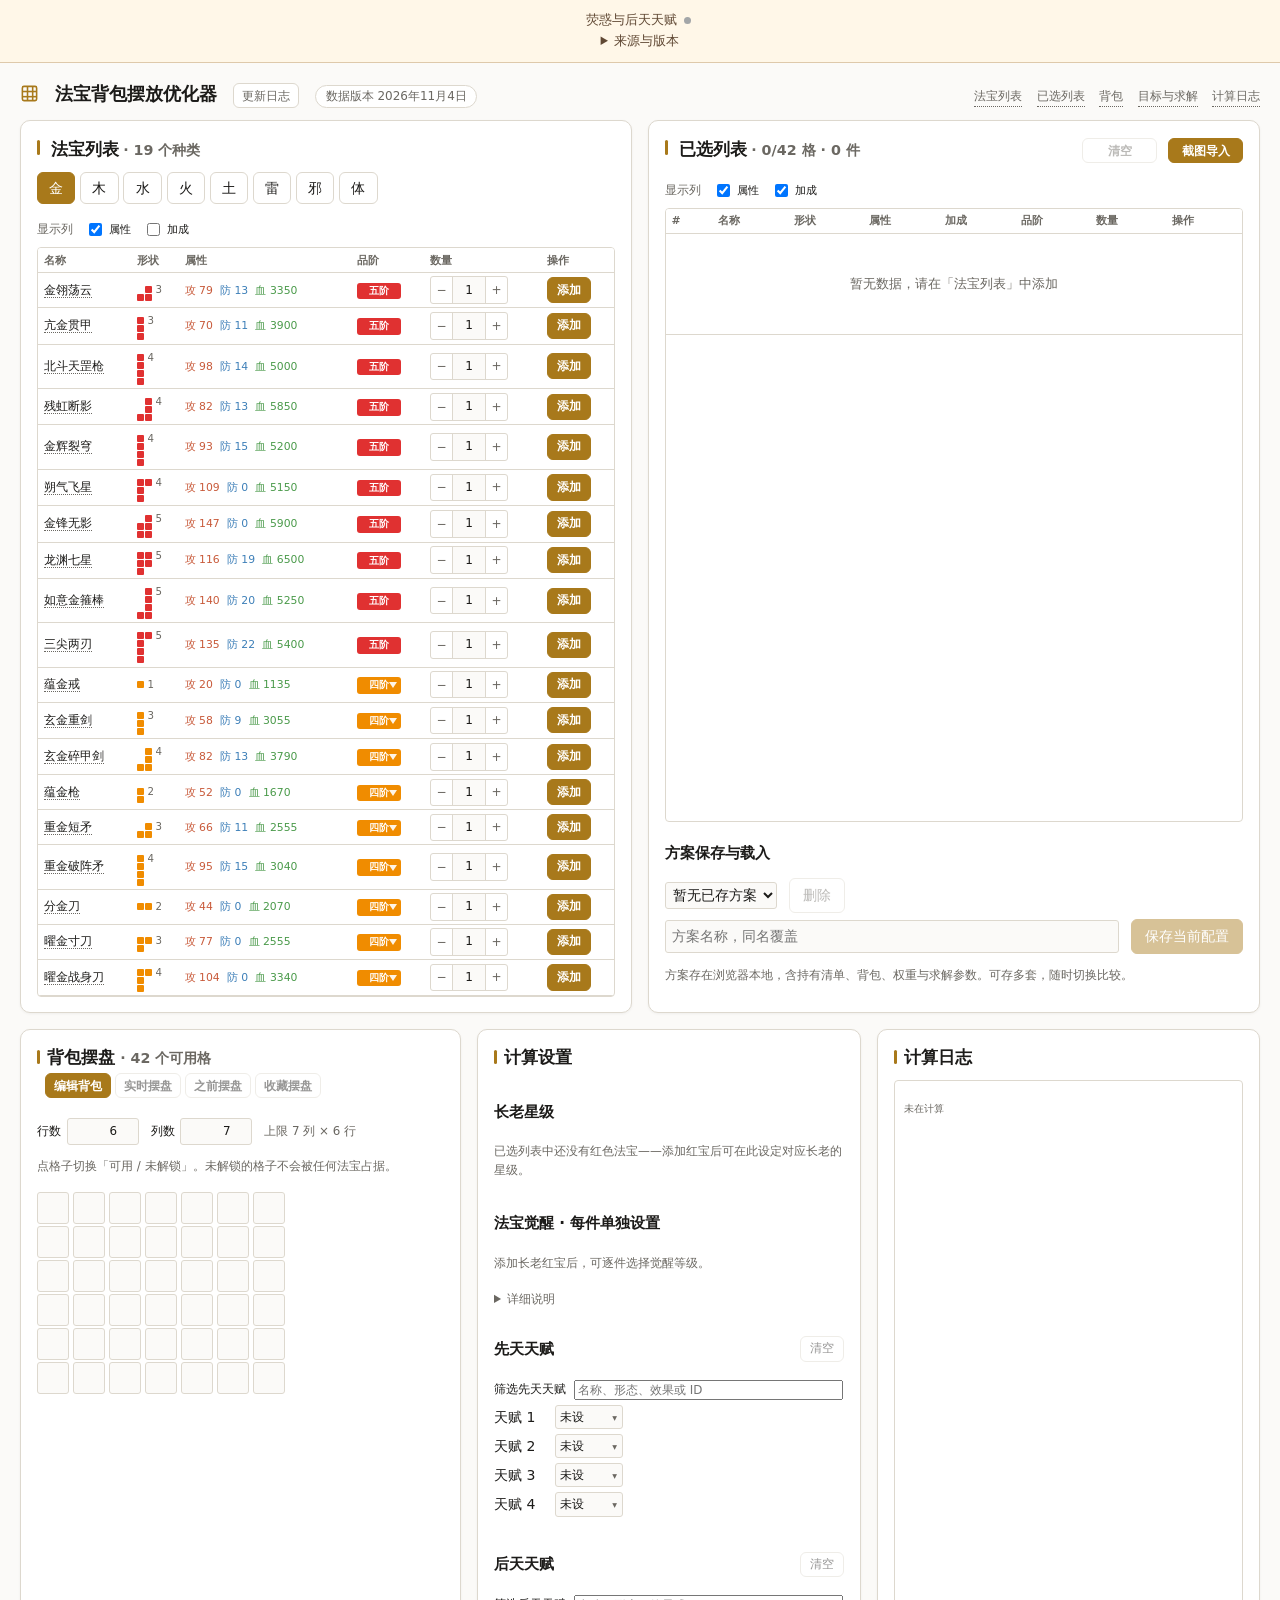
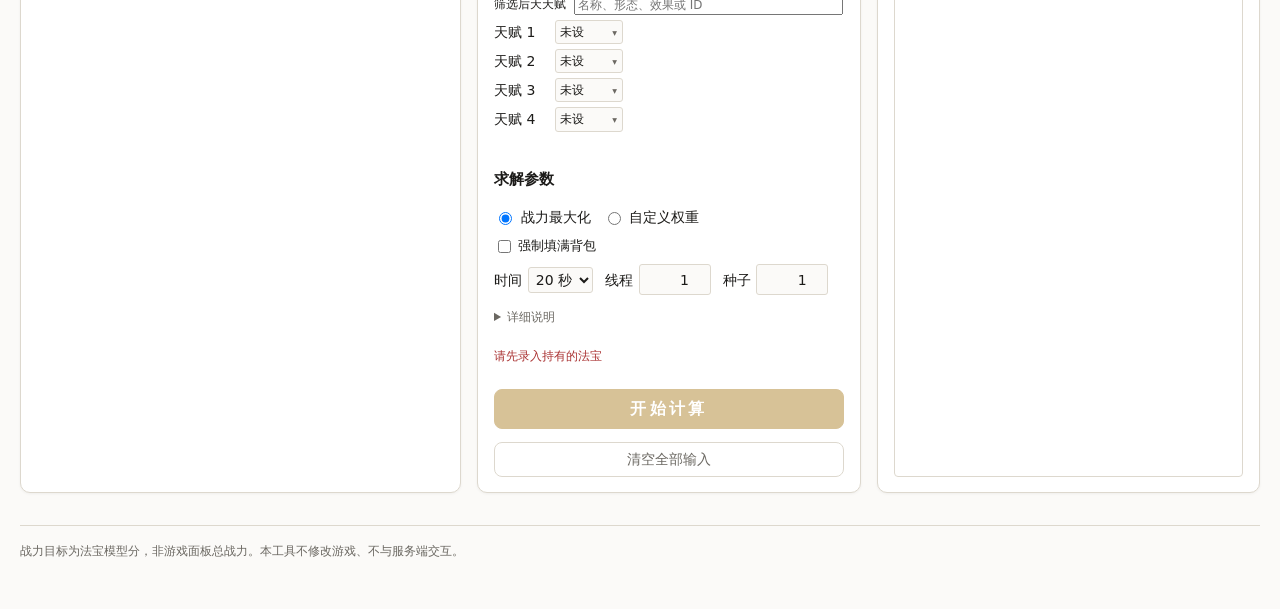
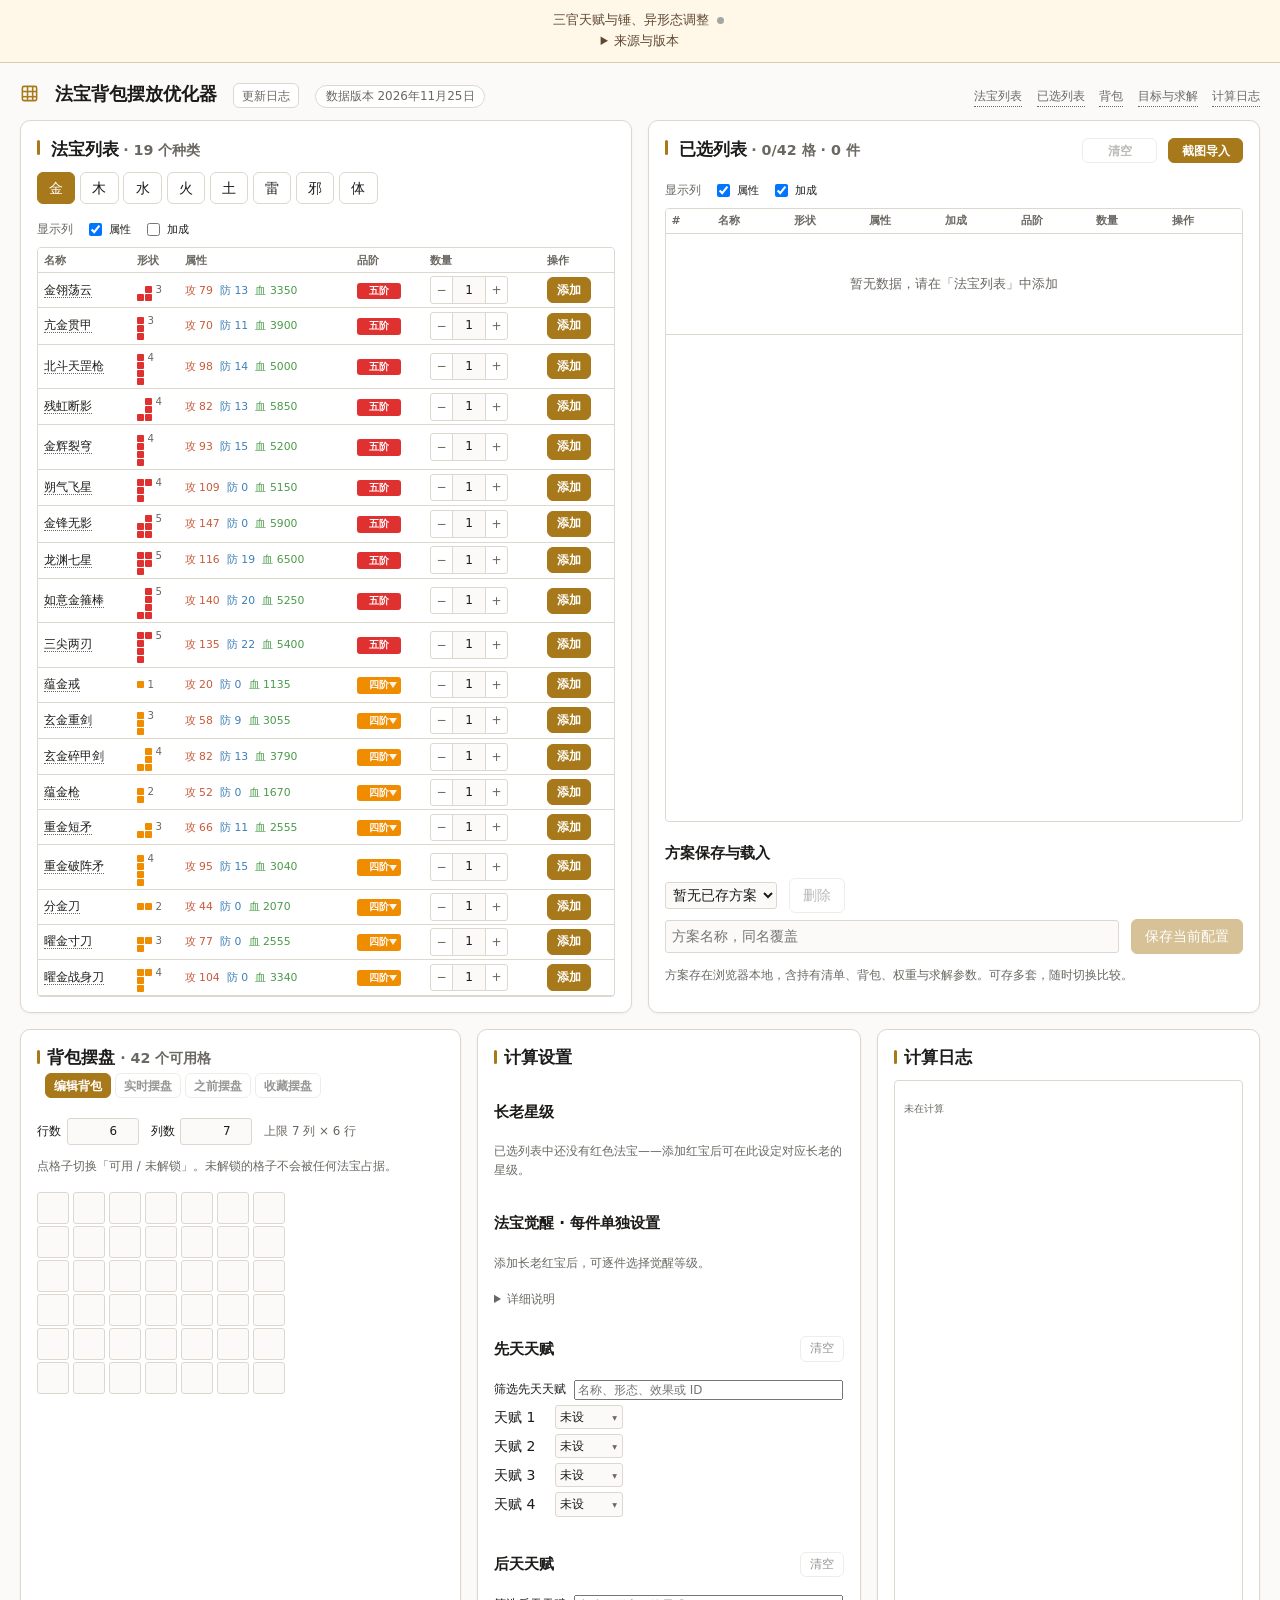
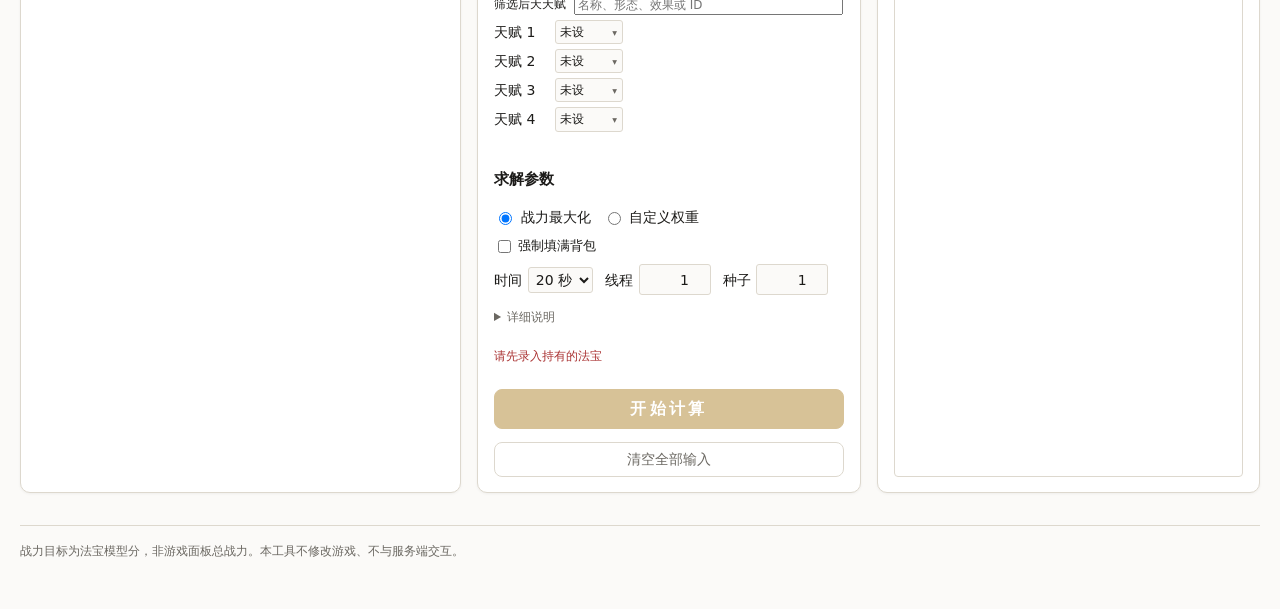
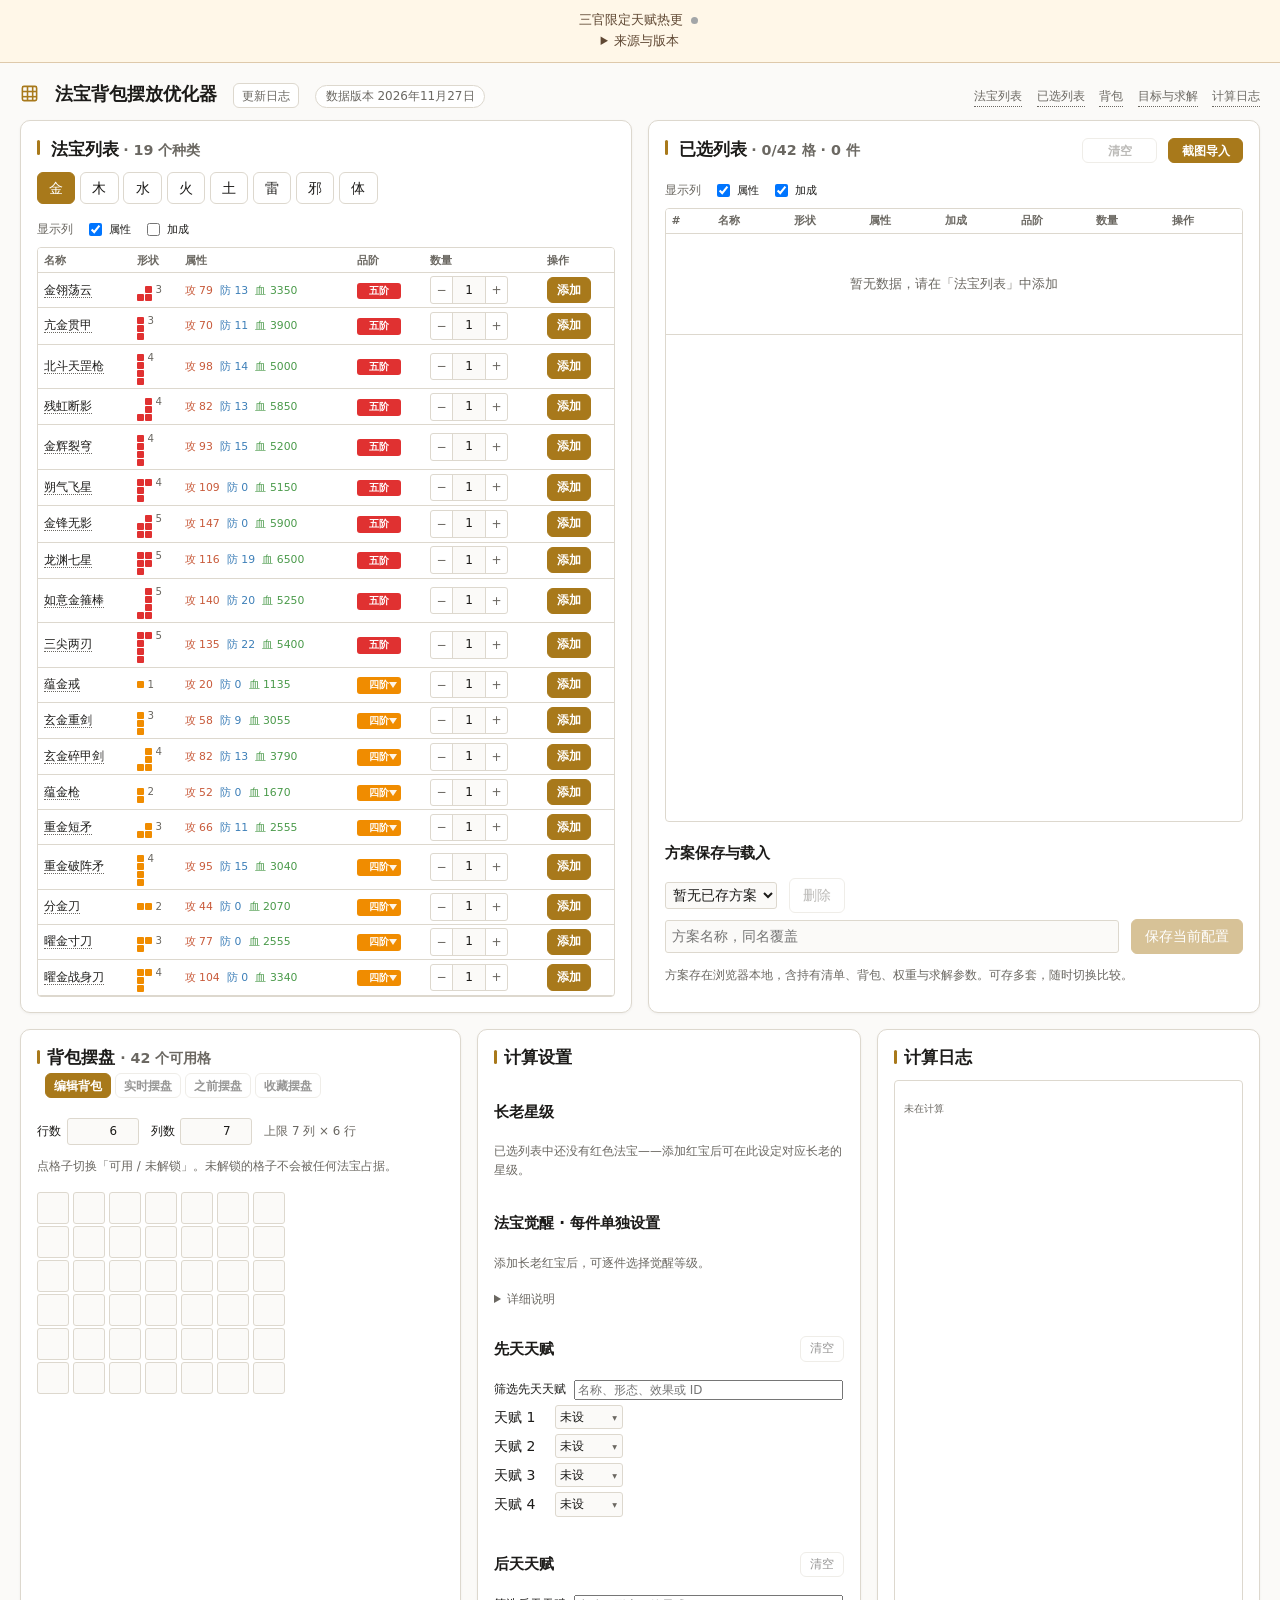
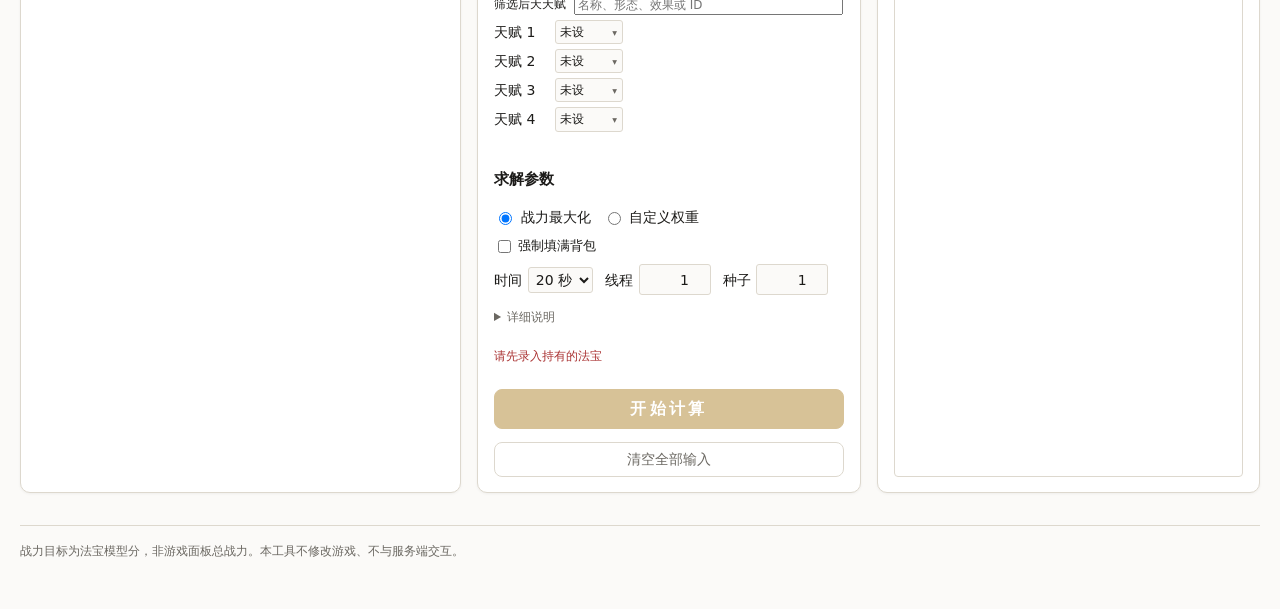
